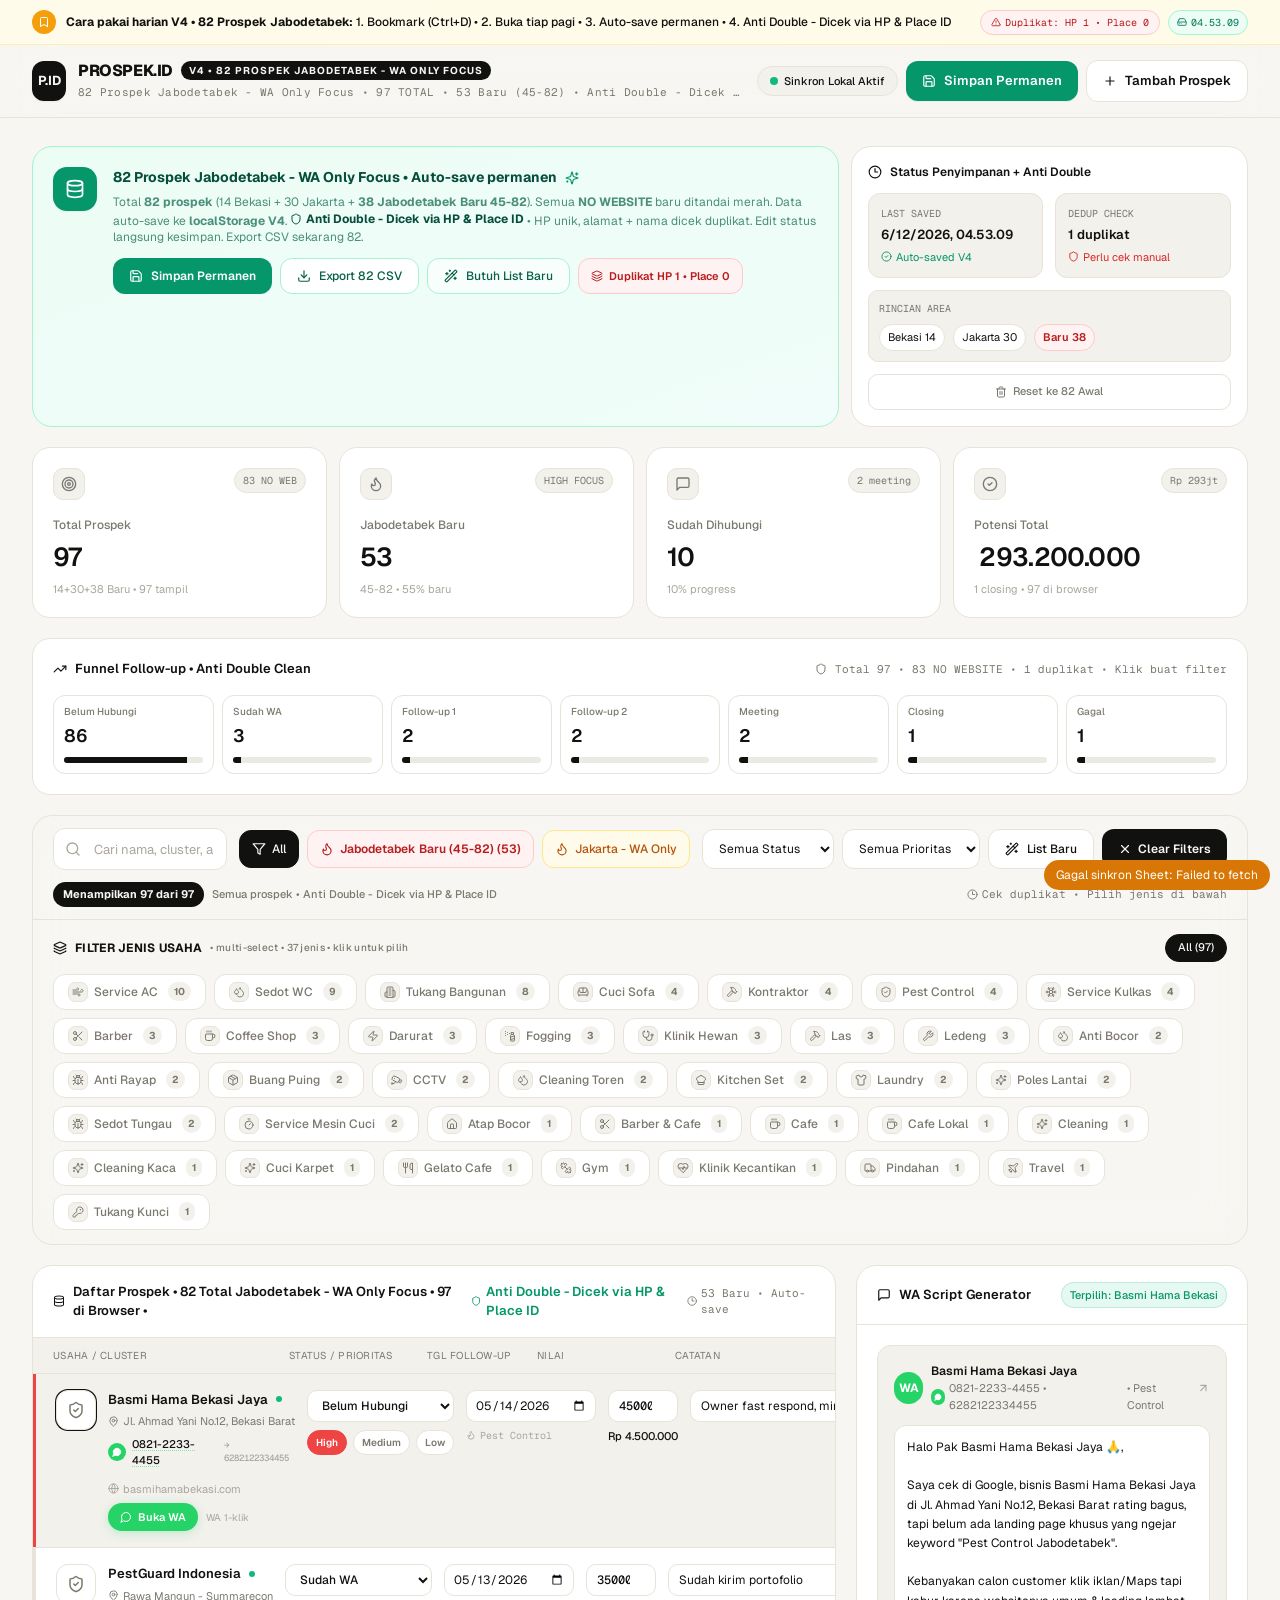
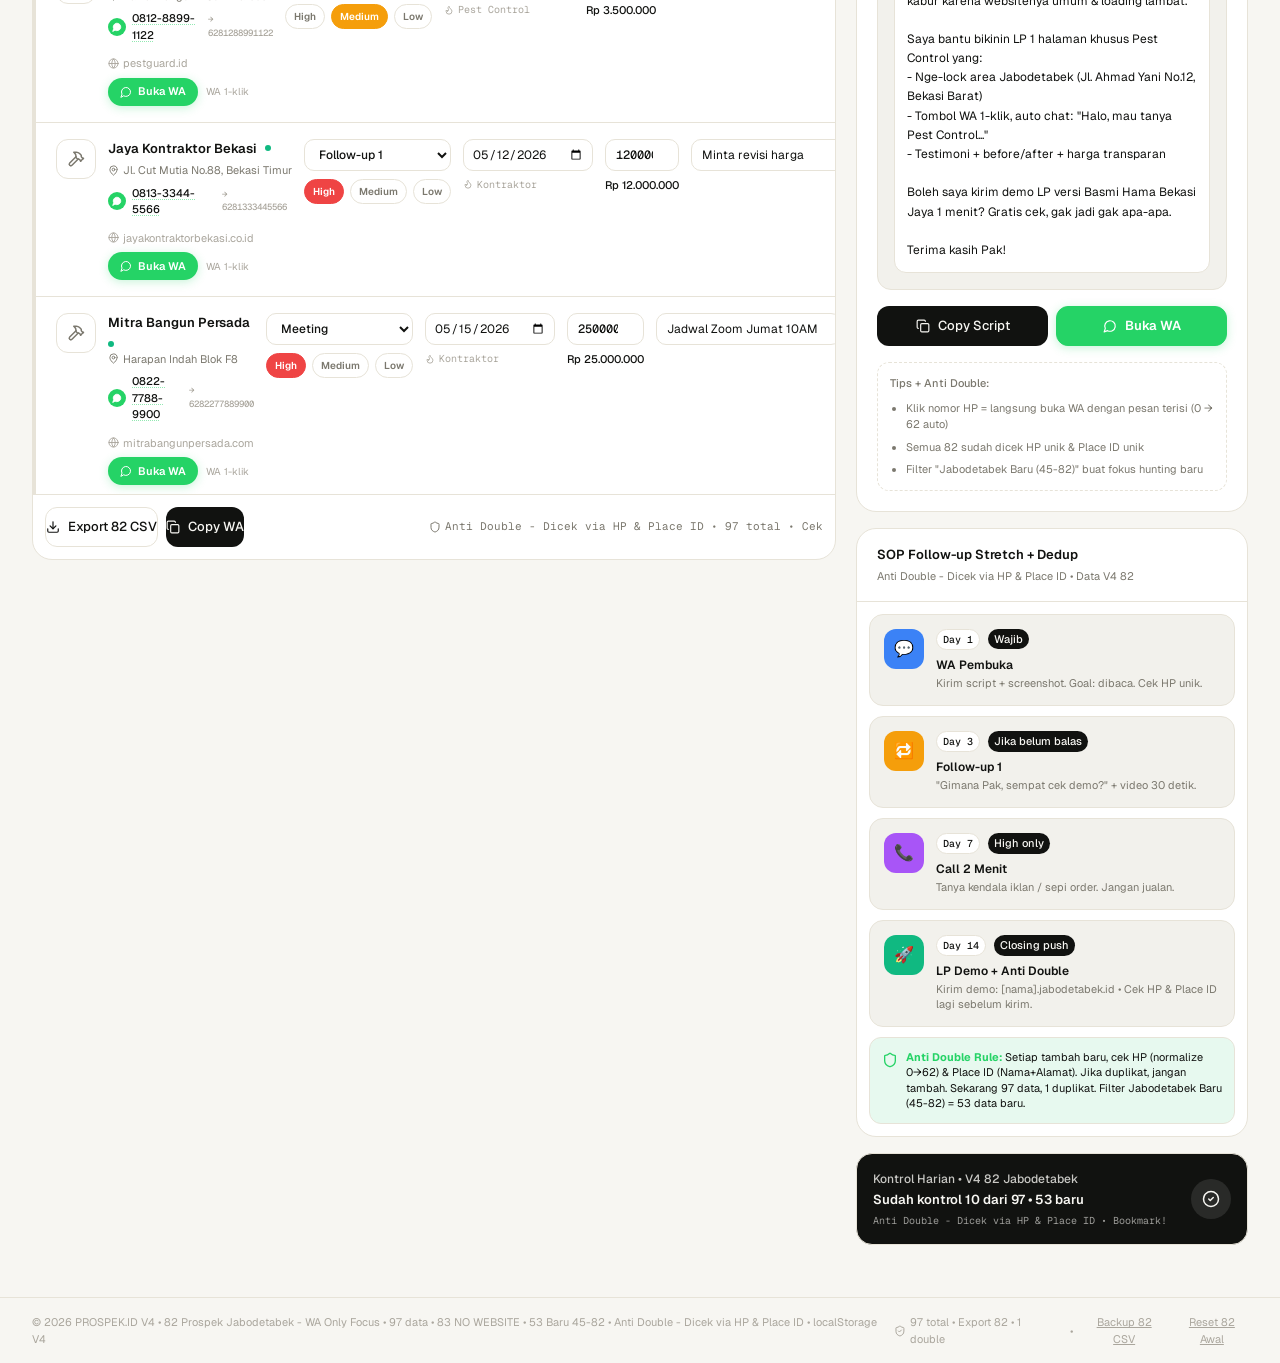
==== index.html @ 90de07c8 "feat: dashboard tracker prospek + sinkronisasi live Google Sheet Impor awal dari zip tracker-prospek" ====
<!DOCTYPE html>
<html lang="en">
<head>
  <meta charset="UTF-8">
  <meta name="viewport" content="width=device-width, initial-scale=1">
  <title>React Artifact</title>
  <style>@import url("https://fonts.googleapis.com/css2?family=Geist:wght@400;500;600;700&family=Geist+Mono:wght@400;500&display=swap");*,:after,:before{--tw-border-spacing-x:0;--tw-border-spacing-y:0;--tw-translate-x:0;--tw-translate-y:0;--tw-rotate:0;--tw-skew-x:0;--tw-skew-y:0;--tw-scale-x:1;--tw-scale-y:1;--tw-pan-x: ;--tw-pan-y: ;--tw-pinch-zoom: ;--tw-scroll-snap-strictness:proximity;--tw-gradient-from-position: ;--tw-gradient-via-position: ;--tw-gradient-to-position: ;--tw-ordinal: ;--tw-slashed-zero: ;--tw-numeric-figure: ;--tw-numeric-spacing: ;--tw-numeric-fraction: ;--tw-ring-inset: ;--tw-ring-offset-width:0px;--tw-ring-offset-color:#fff;--tw-ring-color:rgba(59,130,246,.5);--tw-ring-offset-shadow:0 0 #0000;--tw-ring-shadow:0 0 #0000;--tw-shadow:0 0 #0000;--tw-shadow-colored:0 0 #0000;--tw-blur: ;--tw-brightness: ;--tw-contrast: ;--tw-grayscale: ;--tw-hue-rotate: ;--tw-invert: ;--tw-saturate: ;--tw-sepia: ;--tw-drop-shadow: ;--tw-backdrop-blur: ;--tw-backdrop-brightness: ;--tw-backdrop-contrast: ;--tw-backdrop-grayscale: ;--tw-backdrop-hue-rotate: ;--tw-backdrop-invert: ;--tw-backdrop-opacity: ;--tw-backdrop-saturate: ;--tw-backdrop-sepia: ;--tw-contain-size: ;--tw-contain-layout: ;--tw-contain-paint: ;--tw-contain-style: }::backdrop{--tw-border-spacing-x:0;--tw-border-spacing-y:0;--tw-translate-x:0;--tw-translate-y:0;--tw-rotate:0;--tw-skew-x:0;--tw-skew-y:0;--tw-scale-x:1;--tw-scale-y:1;--tw-pan-x: ;--tw-pan-y: ;--tw-pinch-zoom: ;--tw-scroll-snap-strictness:proximity;--tw-gradient-from-position: ;--tw-gradient-via-position: ;--tw-gradient-to-position: ;--tw-ordinal: ;--tw-slashed-zero: ;--tw-numeric-figure: ;--tw-numeric-spacing: ;--tw-numeric-fraction: ;--tw-ring-inset: ;--tw-ring-offset-width:0px;--tw-ring-offset-color:#fff;--tw-ring-color:rgba(59,130,246,.5);--tw-ring-offset-shadow:0 0 #0000;--tw-ring-shadow:0 0 #0000;--tw-shadow:0 0 #0000;--tw-shadow-colored:0 0 #0000;--tw-blur: ;--tw-brightness: ;--tw-contrast: ;--tw-grayscale: ;--tw-hue-rotate: ;--tw-invert: ;--tw-saturate: ;--tw-sepia: ;--tw-drop-shadow: ;--tw-backdrop-blur: ;--tw-backdrop-brightness: ;--tw-backdrop-contrast: ;--tw-backdrop-grayscale: ;--tw-backdrop-hue-rotate: ;--tw-backdrop-invert: ;--tw-backdrop-opacity: ;--tw-backdrop-saturate: ;--tw-backdrop-sepia: ;--tw-contain-size: ;--tw-contain-layout: ;--tw-contain-paint: ;--tw-contain-style: }

/*! tailwindcss v3.4.18 | MIT License | https://tailwindcss.com*/*,:after,:before{box-sizing:border-box;border:0 solid #e5e7eb}:after,:before{--tw-content:""}:host,html{line-height:1.5;-webkit-text-size-adjust:100%;-moz-tab-size:4;-o-tab-size:4;tab-size:4;font-family:ui-sans-serif,system-ui,sans-serif,Apple Color Emoji,Segoe UI Emoji,Segoe UI Symbol,Noto Color Emoji;font-feature-settings:normal;font-variation-settings:normal;-webkit-tap-highlight-color:transparent}body{margin:0;line-height:inherit}hr{height:0;color:inherit;border-top-width:1px}abbr:where([title]){-webkit-text-decoration:underline dotted;text-decoration:underline dotted}h1,h2,h3,h4,h5,h6{font-size:inherit;font-weight:inherit}a{color:inherit;text-decoration:inherit}b,strong{font-weight:bolder}code,kbd,pre,samp{font-family:ui-monospace,SFMono-Regular,Menlo,Monaco,Consolas,Liberation Mono,Courier New,monospace;font-feature-settings:normal;font-variation-settings:normal;font-size:1em}small{font-size:80%}sub,sup{font-size:75%;line-height:0;position:relative;vertical-align:baseline}sub{bottom:-.25em}sup{top:-.5em}table{text-indent:0;border-color:inherit;border-collapse:collapse}button,input,optgroup,select,textarea{font-family:inherit;font-feature-settings:inherit;font-variation-settings:inherit;font-size:100%;font-weight:inherit;line-height:inherit;letter-spacing:inherit;color:inherit;margin:0;padding:0}button,select{text-transform:none}button,input:where([type=button]),input:where([type=reset]),input:where([type=submit]){-webkit-appearance:button;background-color:transparent;background-image:none}:-moz-focusring{outline:auto}:-moz-ui-invalid{box-shadow:none}progress{vertical-align:baseline}::-webkit-inner-spin-button,::-webkit-outer-spin-button{height:auto}[type=search]{-webkit-appearance:textfield;outline-offset:-2px}::-webkit-search-decoration{-webkit-appearance:none}::-webkit-file-upload-button{-webkit-appearance:button;font:inherit}summary{display:list-item}blockquote,dd,dl,figure,h1,h2,h3,h4,h5,h6,hr,p,pre{margin:0}fieldset{margin:0}fieldset,legend{padding:0}menu,ol,ul{list-style:none;margin:0;padding:0}dialog{padding:0}textarea{resize:vertical}input::-moz-placeholder,textarea::-moz-placeholder{opacity:1;color:#9ca3af}input::placeholder,textarea::placeholder{opacity:1;color:#9ca3af}[role=button],button{cursor:pointer}:disabled{cursor:default}audio,canvas,embed,iframe,img,object,svg,video{display:block;vertical-align:middle}img,video{max-width:100%;height:auto}[hidden]:where(:not([hidden=until-found])){display:none}.fixed{position:fixed}.absolute{position:absolute}.relative{position:relative}.sticky{position:sticky}.inset-0{inset:0}.bottom-0{bottom:0}.left-0{left:0}.left-3{left:.75rem}.right-0{right:0}.right-2{right:.5rem}.top-0{top:0}.top-1\/2{top:50%}.top-2{top:.5rem}.top-\[46px\]{top:46px}.top-\[80px\]{top:80px}.z-20{z-index:20}.z-30{z-index:30}.z-40{z-index:40}.z-50{z-index:50}.col-span-12{grid-column:span 12/span 12}.mx-auto{margin-left:auto;margin-right:auto}.mb-2{margin-bottom:.5rem}.mb-3{margin-bottom:.75rem}.mb-4{margin-bottom:1rem}.ml-1{margin-left:.25rem}.ml-2{margin-left:.5rem}.ml-auto{margin-left:auto}.mr-1{margin-right:.25rem}.mt-0\.5{margin-top:.125rem}.mt-1{margin-top:.25rem}.mt-1\.5{margin-top:.375rem}.mt-2{margin-top:.5rem}.mt-2\.5{margin-top:.625rem}.mt-3{margin-top:.75rem}.mt-4{margin-top:1rem}.mt-5{margin-top:1.25rem}.mt-6{margin-top:1.5rem}.flex{display:flex}.inline-flex{display:inline-flex}.table{display:table}.grid{display:grid}.hidden{display:none}.h-1\.5{height:.375rem}.h-10{height:2.5rem}.h-11{height:2.75rem}.h-2{height:.5rem}.h-4{height:1rem}.h-5{height:1.25rem}.h-6{height:1.5rem}.h-7{height:1.75rem}.h-8{height:2rem}.h-9{height:2.25rem}.h-\[18px\]{height:18px}.h-\[28px\]{height:28px}.h-\[30px\]{height:30px}.h-\[32px\]{height:32px}.h-\[34px\]{height:34px}.h-\[36px\]{height:36px}.h-\[38px\]{height:38px}.h-\[40px\]{height:40px}.h-\[42px\]{height:42px}.h-\[44px\]{height:44px}.h-\[46px\]{height:46px}.h-\[48px\]{height:48px}.h-\[68px\]{height:68px}.h-\[72px\]{height:72px}.h-auto{height:auto}.h-full{height:100%}.max-h-\[120px\]{max-height:120px}.max-h-\[220px\]{max-height:220px}.max-h-\[320px\]{max-height:320px}.max-h-\[680px\]{max-height:680px}.max-h-\[720px\]{max-height:720px}.max-h-\[760px\]{max-height:760px}.max-h-\[88vh\]{max-height:88vh}.max-h-\[90vh\]{max-height:90vh}.max-h-\[92vh\]{max-height:92vh}.min-h-\[220px\]{min-height:220px}.min-h-\[240px\]{min-height:240px}.min-h-screen{min-height:100vh}.w-1\.5{width:.375rem}.w-10{width:2.5rem}.w-11{width:2.75rem}.w-2{width:.5rem}.w-4{width:1rem}.w-5{width:1.25rem}.w-6{width:1.5rem}.w-7{width:1.75rem}.w-8{width:2rem}.w-9{width:2.25rem}.w-\[160px\]{width:160px}.w-\[18px\]{width:18px}.w-\[32px\]{width:32px}.w-\[34px\]{width:34px}.w-full{width:100%}.min-w-0{min-width:0}.min-w-\[900px\]{min-width:900px}.max-w-\[1440px\]{max-width:1440px}.max-w-\[420px\]{max-width:420px}.max-w-\[640px\]{max-width:640px}.flex-1{flex:1 1 0%}.shrink-0{flex-shrink:0}.-translate-y-1\/2{--tw-translate-y:-50%;transform:translate(var(--tw-translate-x),var(--tw-translate-y)) rotate(var(--tw-rotate)) skewX(var(--tw-skew-x)) skewY(var(--tw-skew-y)) scaleX(var(--tw-scale-x)) scaleY(var(--tw-scale-y))}@keyframes pulse{50%{opacity:.5}}.animate-pulse{animation:pulse 2s cubic-bezier(.4,0,.6,1) infinite}.cursor-pointer{cursor:pointer}.resize-y{resize:vertical}.list-disc{list-style-type:disc}.grid-cols-1{grid-template-columns:repeat(1,minmax(0,1fr))}.grid-cols-12{grid-template-columns:repeat(12,minmax(0,1fr))}.grid-cols-2{grid-template-columns:repeat(2,minmax(0,1fr))}.grid-cols-3{grid-template-columns:repeat(3,minmax(0,1fr))}.grid-cols-4{grid-template-columns:repeat(4,minmax(0,1fr))}.grid-cols-5{grid-template-columns:repeat(5,minmax(0,1fr))}.grid-cols-\[1\.6fr_0\.9fr_0\.7fr_0\.9fr_1fr\]{grid-template-columns:1.6fr .9fr .7fr .9fr 1fr}.flex-col{flex-direction:column}.flex-wrap{flex-wrap:wrap}.items-start{align-items:flex-start}.items-end{align-items:flex-end}.items-center{align-items:center}.justify-center{justify-content:center}.justify-between{justify-content:space-between}.gap-1{gap:.25rem}.gap-1\.5{gap:.375rem}.gap-2{gap:.5rem}.gap-2\.5{gap:.625rem}.gap-3{gap:.75rem}.gap-4{gap:1rem}.space-y-1\.5>:not([hidden])~:not([hidden]){--tw-space-y-reverse:0;margin-top:calc(.375rem*(1 - var(--tw-space-y-reverse)));margin-bottom:calc(.375rem*var(--tw-space-y-reverse))}.space-y-2\.5>:not([hidden])~:not([hidden]){--tw-space-y-reverse:0;margin-top:calc(.625rem*(1 - var(--tw-space-y-reverse)));margin-bottom:calc(.625rem*var(--tw-space-y-reverse))}.space-y-3>:not([hidden])~:not([hidden]){--tw-space-y-reverse:0;margin-top:calc(.75rem*(1 - var(--tw-space-y-reverse)));margin-bottom:calc(.75rem*var(--tw-space-y-reverse))}.space-y-4>:not([hidden])~:not([hidden]){--tw-space-y-reverse:0;margin-top:calc(1rem*(1 - var(--tw-space-y-reverse)));margin-bottom:calc(1rem*var(--tw-space-y-reverse))}.space-y-5>:not([hidden])~:not([hidden]){--tw-space-y-reverse:0;margin-top:calc(1.25rem*(1 - var(--tw-space-y-reverse)));margin-bottom:calc(1.25rem*var(--tw-space-y-reverse))}.divide-y>:not([hidden])~:not([hidden]){--tw-divide-y-reverse:0;border-top-width:calc(1px*(1 - var(--tw-divide-y-reverse)));border-bottom-width:calc(1px*var(--tw-divide-y-reverse))}.divide-\[var\(--border\)\]>:not([hidden])~:not([hidden]){border-color:var(--border)}.self-end{align-self:flex-end}.overflow-auto{overflow:auto}.overflow-hidden{overflow:hidden}.overflow-x-auto{overflow-x:auto}.overflow-y-auto{overflow-y:auto}.overflow-x-clip{overflow-x:clip}.truncate{overflow:hidden;text-overflow:ellipsis}.truncate,.whitespace-nowrap{white-space:nowrap}.whitespace-pre-wrap{white-space:pre-wrap}.rounded{border-radius:.25rem}.rounded-\[10px\]{border-radius:10px}.rounded-\[12px\]{border-radius:12px}.rounded-\[14px\]{border-radius:14px}.rounded-\[16px\]{border-radius:16px}.rounded-\[18px\]{border-radius:18px}.rounded-\[20px\]{border-radius:20px}.rounded-\[6px\]{border-radius:6px}.rounded-\[7px\]{border-radius:7px}.rounded-\[9px\]{border-radius:9px}.rounded-full{border-radius:9999px}.rounded-t-\[24px\]{border-top-left-radius:24px;border-top-right-radius:24px}.border{border-width:1px}.border-2{border-width:2px}.border-y{border-top-width:1px}.border-b,.border-y{border-bottom-width:1px}.border-l-\[3px\]{border-left-width:3px}.border-t{border-top-width:1px}.border-dashed{border-style:dashed}.border-\[\#25D366\]{--tw-border-opacity:1;border-color:rgb(37 211 102/var(--tw-border-opacity,1))}.border-\[var\(--border\)\]{border-color:var(--border)}.border-\[var\(--text\)\]{border-color:var(--text)}.border-\[var\(--wa\)\]{border-color:var(--wa)}.border-amber-200{--tw-border-opacity:1;border-color:rgb(253 230 138/var(--tw-border-opacity,1))}.border-amber-200\/60{border-color:hsla(48,97%,77%,.6)}.border-amber-500{--tw-border-opacity:1;border-color:rgb(245 158 11/var(--tw-border-opacity,1))}.border-amber-600{--tw-border-opacity:1;border-color:rgb(217 119 6/var(--tw-border-opacity,1))}.border-blue-200{--tw-border-opacity:1;border-color:rgb(191 219 254/var(--tw-border-opacity,1))}.border-emerald-200{--tw-border-opacity:1;border-color:rgb(167 243 208/var(--tw-border-opacity,1))}.border-emerald-500{--tw-border-opacity:1;border-color:rgb(16 185 129/var(--tw-border-opacity,1))}.border-emerald-500\/20{border-color:rgba(16,185,129,.2)}.border-purple-200{--tw-border-opacity:1;border-color:rgb(233 213 255/var(--tw-border-opacity,1))}.border-red-200{--tw-border-opacity:1;border-color:rgb(254 202 202/var(--tw-border-opacity,1))}.border-red-500{--tw-border-opacity:1;border-color:rgb(239 68 68/var(--tw-border-opacity,1))}.border-red-600{--tw-border-opacity:1;border-color:rgb(220 38 38/var(--tw-border-opacity,1))}.border-white{--tw-border-opacity:1;border-color:rgb(255 255 255/var(--tw-border-opacity,1))}.border-l-amber-500{--tw-border-opacity:1;border-left-color:rgb(245 158 11/var(--tw-border-opacity,1))}.border-l-emerald-500{--tw-border-opacity:1;border-left-color:rgb(16 185 129/var(--tw-border-opacity,1))}.border-l-red-500{--tw-border-opacity:1;border-left-color:rgb(239 68 68/var(--tw-border-opacity,1))}.bg-\[\#0e0e0f\]{--tw-bg-opacity:1;background-color:rgb(14 14 15/var(--tw-bg-opacity,1))}.bg-\[\#25D366\]{--tw-bg-opacity:1;background-color:rgb(37 211 102/var(--tw-bg-opacity,1))}.bg-\[\#fef2f2\]{--tw-bg-opacity:1;background-color:rgb(254 242 242/var(--tw-bg-opacity,1))}.bg-\[var\(--bg\)\]{background-color:var(--bg)}.bg-\[var\(--border\)\]{background-color:var(--border)}.bg-\[var\(--primary-soft\)\]{background-color:var(--primary-soft)}.bg-\[var\(--surface\)\]{background-color:var(--surface)}.bg-\[var\(--surface-2\)\]{background-color:var(--surface-2)}.bg-\[var\(--surface-3\)\]{background-color:var(--surface-3)}.bg-\[var\(--text\)\]{background-color:var(--text)}.bg-\[var\(--wa\)\]{background-color:var(--wa)}.bg-amber-100{--tw-bg-opacity:1;background-color:rgb(254 243 199/var(--tw-bg-opacity,1))}.bg-amber-50{--tw-bg-opacity:1;background-color:rgb(255 251 235/var(--tw-bg-opacity,1))}.bg-amber-50\/50{background-color:rgba(255,251,235,.5)}.bg-amber-500{--tw-bg-opacity:1;background-color:rgb(245 158 11/var(--tw-bg-opacity,1))}.bg-amber-600{--tw-bg-opacity:1;background-color:rgb(217 119 6/var(--tw-bg-opacity,1))}.bg-black\/40{background-color:rgba(0,0,0,.4)}.bg-black\/50{background-color:rgba(0,0,0,.5)}.bg-blue-100{--tw-bg-opacity:1;background-color:rgb(219 234 254/var(--tw-bg-opacity,1))}.bg-blue-50{--tw-bg-opacity:1;background-color:rgb(239 246 255/var(--tw-bg-opacity,1))}.bg-blue-500{--tw-bg-opacity:1;background-color:rgb(59 130 246/var(--tw-bg-opacity,1))}.bg-emerald-100{--tw-bg-opacity:1;background-color:rgb(209 250 229/var(--tw-bg-opacity,1))}.bg-emerald-50{--tw-bg-opacity:1;background-color:rgb(236 253 245/var(--tw-bg-opacity,1))}.bg-emerald-500{--tw-bg-opacity:1;background-color:rgb(16 185 129/var(--tw-bg-opacity,1))}.bg-emerald-500\/10{background-color:rgba(16,185,129,.1)}.bg-emerald-600{--tw-bg-opacity:1;background-color:rgb(5 150 105/var(--tw-bg-opacity,1))}.bg-purple-100{--tw-bg-opacity:1;background-color:rgb(243 232 255/var(--tw-bg-opacity,1))}.bg-purple-50{--tw-bg-opacity:1;background-color:rgb(250 245 255/var(--tw-bg-opacity,1))}.bg-purple-500{--tw-bg-opacity:1;background-color:rgb(168 85 247/var(--tw-bg-opacity,1))}.bg-red-50{--tw-bg-opacity:1;background-color:rgb(254 242 242/var(--tw-bg-opacity,1))}.bg-red-500{--tw-bg-opacity:1;background-color:rgb(239 68 68/var(--tw-bg-opacity,1))}.bg-red-600{--tw-bg-opacity:1;background-color:rgb(220 38 38/var(--tw-bg-opacity,1))}.bg-white{--tw-bg-opacity:1;background-color:rgb(255 255 255/var(--tw-bg-opacity,1))}.bg-white\/10{background-color:hsla(0,0%,100%,.1)}.bg-white\/20{background-color:hsla(0,0%,100%,.2)}.bg-white\/60{background-color:hsla(0,0%,100%,.6)}.bg-zinc-400{--tw-bg-opacity:1;background-color:rgb(161 161 170/var(--tw-bg-opacity,1))}.bg-gradient-to-br{background-image:linear-gradient(to bottom right,var(--tw-gradient-stops))}.bg-gradient-to-r{background-image:linear-gradient(to right,var(--tw-gradient-stops))}.from-\[var\(--primary-soft\)\]{--tw-gradient-from:var(--primary-soft) var(--tw-gradient-from-position);--tw-gradient-to:hsla(0,0%,100%,0) var(--tw-gradient-to-position);--tw-gradient-stops:var(--tw-gradient-from),var(--tw-gradient-to)}.from-amber-50{--tw-gradient-from:#fffbeb var(--tw-gradient-from-position);--tw-gradient-to:rgba(255,251,235,0) var(--tw-gradient-to-position);--tw-gradient-stops:var(--tw-gradient-from),var(--tw-gradient-to)}.from-emerald-50{--tw-gradient-from:#ecfdf5 var(--tw-gradient-from-position);--tw-gradient-to:rgba(236,253,245,0) var(--tw-gradient-to-position);--tw-gradient-stops:var(--tw-gradient-from),var(--tw-gradient-to)}.to-\[\#dcfce7\]{--tw-gradient-to:#dcfce7 var(--tw-gradient-to-position)}.to-teal-50{--tw-gradient-to:#f0fdfa var(--tw-gradient-to-position)}.to-yellow-50{--tw-gradient-to:#fefce8 var(--tw-gradient-to-position)}.fill-white{fill:#fff}.stroke-white{stroke:#fff}.p-0{padding:0}.p-1{padding:.25rem}.p-10{padding:2.5rem}.p-12{padding:3rem}.p-2{padding:.5rem}.p-2\.5{padding:.625rem}.p-3{padding:.75rem}.p-3\.5{padding:.875rem}.p-4{padding:1rem}.p-5{padding:1.25rem}.p-6{padding:1.5rem}.px-1{padding-left:.25rem;padding-right:.25rem}.px-1\.5{padding-left:.375rem;padding-right:.375rem}.px-2{padding-left:.5rem;padding-right:.5rem}.px-2\.5{padding-left:.625rem;padding-right:.625rem}.px-3{padding-left:.75rem;padding-right:.75rem}.px-3\.5{padding-left:.875rem;padding-right:.875rem}.px-4{padding-left:1rem;padding-right:1rem}.px-5{padding-left:1.25rem;padding-right:1.25rem}.px-6{padding-left:1.5rem;padding-right:1.5rem}.py-0\.5{padding-top:.125rem;padding-bottom:.125rem}.py-1{padding-top:.25rem;padding-bottom:.25rem}.py-1\.5{padding-top:.375rem;padding-bottom:.375rem}.py-2{padding-top:.5rem;padding-bottom:.5rem}.py-2\.5{padding-top:.625rem;padding-bottom:.625rem}.py-3{padding-top:.75rem;padding-bottom:.75rem}.py-3\.5{padding-top:.875rem;padding-bottom:.875rem}.py-4{padding-top:1rem;padding-bottom:1rem}.py-5{padding-top:1.25rem;padding-bottom:1.25rem}.pb-1{padding-bottom:.25rem}.pl-10{padding-left:2.5rem}.pl-4{padding-left:1rem}.pr-3{padding-right:.75rem}.text-left{text-align:left}.text-center{text-align:center}.font-mono{font-family:ui-monospace,SFMono-Regular,Menlo,Monaco,Consolas,Liberation Mono,Courier New,monospace}.text-\[10px\]{font-size:10px}.text-\[11px\]{font-size:11px}.text-\[12px\]{font-size:12px}.text-\[13px\]{font-size:13px}.text-\[14px\]{font-size:14px}.text-\[15px\]{font-size:15px}.text-\[16px\]{font-size:16px}.text-\[17px\]{font-size:17px}.text-\[18px\]{font-size:18px}.text-\[22px\]{font-size:22px}.text-\[26px\]{font-size:26px}.text-\[8px\]{font-size:8px}.text-\[9px\]{font-size:9px}.font-bold{font-weight:700}.font-extrabold{font-weight:800}.font-medium{font-weight:500}.font-semibold{font-weight:600}.uppercase{text-transform:uppercase}.leading-\[1\.6\]{line-height:1.6}.leading-none{line-height:1}.leading-snug{line-height:1.375}.leading-tight{line-height:1.25}.tracking-tight{letter-spacing:-.025em}.tracking-wide{letter-spacing:.025em}.tracking-widest{letter-spacing:.1em}.text-\[\#f5f3ef\]{--tw-text-opacity:1;color:rgb(245 243 239/var(--tw-text-opacity,1))}.text-\[var\(--bg\)\]{color:var(--bg)}.text-\[var\(--primary\)\]{color:var(--primary)}.text-\[var\(--text\)\]{color:var(--text)}.text-\[var\(--text-faint\)\]{color:var(--text-faint)}.text-\[var\(--text-muted\)\]{color:var(--text-muted)}.text-\[var\(--wa\)\]{color:var(--wa)}.text-\[var\(--wa-dark\)\]{color:var(--wa-dark)}.text-amber-600{--tw-text-opacity:1;color:rgb(217 119 6/var(--tw-text-opacity,1))}.text-amber-700{--tw-text-opacity:1;color:rgb(180 83 9/var(--tw-text-opacity,1))}.text-amber-800\/70{color:rgba(146,64,14,.7)}.text-amber-900{--tw-text-opacity:1;color:rgb(120 53 15/var(--tw-text-opacity,1))}.text-black{--tw-text-opacity:1;color:rgb(0 0 0/var(--tw-text-opacity,1))}.text-blue-700{--tw-text-opacity:1;color:rgb(29 78 216/var(--tw-text-opacity,1))}.text-emerald-600{--tw-text-opacity:1;color:rgb(5 150 105/var(--tw-text-opacity,1))}.text-emerald-700{--tw-text-opacity:1;color:rgb(4 120 87/var(--tw-text-opacity,1))}.text-emerald-800{--tw-text-opacity:1;color:rgb(6 95 70/var(--tw-text-opacity,1))}.text-emerald-800\/70{color:rgba(6,95,70,.7)}.text-emerald-900{--tw-text-opacity:1;color:rgb(6 78 59/var(--tw-text-opacity,1))}.text-purple-700{--tw-text-opacity:1;color:rgb(126 34 206/var(--tw-text-opacity,1))}.text-red-600{--tw-text-opacity:1;color:rgb(220 38 38/var(--tw-text-opacity,1))}.text-red-700{--tw-text-opacity:1;color:rgb(185 28 28/var(--tw-text-opacity,1))}.text-red-800{--tw-text-opacity:1;color:rgb(153 27 27/var(--tw-text-opacity,1))}.text-white{--tw-text-opacity:1;color:rgb(255 255 255/var(--tw-text-opacity,1))}.underline{text-decoration-line:underline}.decoration-\[\#25D366\]\/50{text-decoration-color:rgba(37,211,102,.5)}.decoration-dotted{text-decoration-style:dotted}.underline-offset-2{text-underline-offset:2px}.antialiased{-webkit-font-smoothing:antialiased;-moz-osx-font-smoothing:grayscale}.opacity-60{opacity:.6}.opacity-70{opacity:.7}.opacity-80{opacity:.8}.shadow{--tw-shadow:0 1px 3px 0 rgba(0,0,0,.1),0 1px 2px -1px rgba(0,0,0,.1);--tw-shadow-colored:0 1px 3px 0 var(--tw-shadow-color),0 1px 2px -1px var(--tw-shadow-color)}.shadow,.shadow-2xl{box-shadow:var(--tw-ring-offset-shadow,0 0 #0000),var(--tw-ring-shadow,0 0 #0000),var(--tw-shadow)}.shadow-2xl{--tw-shadow:0 25px 50px -12px rgba(0,0,0,.25);--tw-shadow-colored:0 25px 50px -12px var(--tw-shadow-color)}.shadow-\[0_2px_10px_rgba\(37\2c 211\2c 102\2c 0\.25\)\]{--tw-shadow:0 2px 10px rgba(37,211,102,.25);--tw-shadow-colored:0 2px 10px var(--tw-shadow-color)}.shadow-\[0_2px_10px_rgba\(37\2c 211\2c 102\2c 0\.25\)\],.shadow-sm{box-shadow:var(--tw-ring-offset-shadow,0 0 #0000),var(--tw-ring-shadow,0 0 #0000),var(--tw-shadow)}.shadow-sm{--tw-shadow:0 1px 2px 0 rgba(0,0,0,.05);--tw-shadow-colored:0 1px 2px 0 var(--tw-shadow-color)}.shadow-xl{--tw-shadow:0 20px 25px -5px rgba(0,0,0,.1),0 8px 10px -6px rgba(0,0,0,.1);--tw-shadow-colored:0 20px 25px -5px var(--tw-shadow-color),0 8px 10px -6px var(--tw-shadow-color);box-shadow:var(--tw-ring-offset-shadow,0 0 #0000),var(--tw-ring-shadow,0 0 #0000),var(--tw-shadow)}.shadow-\[var\(--shadow\)\]{--tw-shadow-color:var(--shadow);--tw-shadow:var(--tw-shadow-colored)}.shadow-\[var\(--shadow-wa\)\]{--tw-shadow-color:var(--shadow-wa);--tw-shadow:var(--tw-shadow-colored)}.outline-none{outline:2px solid transparent;outline-offset:2px}.ring-1{--tw-ring-offset-shadow:var(--tw-ring-inset) 0 0 0 var(--tw-ring-offset-width) var(--tw-ring-offset-color);--tw-ring-shadow:var(--tw-ring-inset) 0 0 0 calc(1px + var(--tw-ring-offset-width)) var(--tw-ring-color);box-shadow:var(--tw-ring-offset-shadow),var(--tw-ring-shadow),var(--tw-shadow,0 0 #0000)}.ring-\[var\(--text\)\]{--tw-ring-color:var(--text)}.filter{filter:var(--tw-blur) var(--tw-brightness) var(--tw-contrast) var(--tw-grayscale) var(--tw-hue-rotate) var(--tw-invert) var(--tw-saturate) var(--tw-sepia) var(--tw-drop-shadow)}.backdrop-blur-sm{--tw-backdrop-blur:blur(4px)}.backdrop-blur-sm,.backdrop-blur-xl{backdrop-filter:var(--tw-backdrop-blur) var(--tw-backdrop-brightness) var(--tw-backdrop-contrast) var(--tw-backdrop-grayscale) var(--tw-backdrop-hue-rotate) var(--tw-backdrop-invert) var(--tw-backdrop-opacity) var(--tw-backdrop-saturate) var(--tw-backdrop-sepia)}.backdrop-blur-xl{--tw-backdrop-blur:blur(24px)}.transition{transition-property:color,background-color,border-color,text-decoration-color,fill,stroke,opacity,box-shadow,transform,filter,backdrop-filter;transition-timing-function:cubic-bezier(.4,0,.2,1);transition-duration:.15s}.transition-all{transition-property:all;transition-timing-function:cubic-bezier(.4,0,.2,1);transition-duration:.15s}:root{--bg:#f7f6f2;--surface:#fff;--surface-2:#f2f1ec;--surface-3:#eae9e2;--border:#e7e3d8;--border-strong:#d7d2c3;--text:#111210;--text-muted:#7b786e;--text-faint:#aaa69d;--primary:#25d366;--primary-dark:#128c7e;--primary-soft:#e7f9ef;--wa:#25d366;--wa-dark:#128c7e;--high:#ef4444;--med:#f59e0b;--low:#10b981;--shadow:0 8px 30px rgba(17,18,16,.06);--shadow-wa:0 8px 24px rgba(37,211,102,.24)}@media (prefers-color-scheme:dark){:root{--bg:#0c0f0d;--surface:#161a18;--surface-2:#1d221f;--surface-3:#262c28;--border:#262c28;--border-strong:#333a35;--text:#eef4ef;--text-muted:#9aa39a;--text-faint:#5c6660;--primary:#25d366;--primary-dark:#1eb85a;--primary-soft:#13281a;--shadow:0 16px 50px rgba(0,0,0,.45);--shadow-wa:0 8px 28px rgba(37,211,102,.18)}}*{font-family:Geist,sans-serif}.mono{font-family:Geist Mono,monospace}::-webkit-scrollbar{width:6px;height:6px}::-webkit-scrollbar-thumb{background:var(--border-strong);border-radius:999px}@keyframes waPulse{0%{box-shadow:0 0 0 0 rgba(37,211,102,.35)}70%{box-shadow:0 0 0 10px rgba(37,211,102,0)}to{box-shadow:0 0 0 0 rgba(37,211,102,0)}}.placeholder\:text-\[var\(--text-faint\)\]::-moz-placeholder{color:var(--text-faint)}.placeholder\:text-\[var\(--text-faint\)\]::placeholder{color:var(--text-faint)}.hover\:border-\[var\(--border-strong\)\]:hover{border-color:var(--border-strong)}.hover\:border-\[var\(--text\)\]:hover{border-color:var(--text)}.hover\:bg-\[\#128C7E\]:hover{--tw-bg-opacity:1;background-color:rgb(18 140 126/var(--tw-bg-opacity,1))}.hover\:bg-\[var\(--surface-2\)\]:hover{background-color:var(--surface-2)}.hover\:bg-\[var\(--wa-dark\)\]:hover{background-color:var(--wa-dark)}.hover\:bg-amber-100:hover{--tw-bg-opacity:1;background-color:rgb(254 243 199/var(--tw-bg-opacity,1))}.hover\:bg-amber-200:hover{--tw-bg-opacity:1;background-color:rgb(253 230 138/var(--tw-bg-opacity,1))}.hover\:bg-blue-200:hover{--tw-bg-opacity:1;background-color:rgb(191 219 254/var(--tw-bg-opacity,1))}.hover\:bg-emerald-200:hover{--tw-bg-opacity:1;background-color:rgb(167 243 208/var(--tw-bg-opacity,1))}.hover\:bg-emerald-50:hover{--tw-bg-opacity:1;background-color:rgb(236 253 245/var(--tw-bg-opacity,1))}.hover\:bg-emerald-700:hover{--tw-bg-opacity:1;background-color:rgb(4 120 87/var(--tw-bg-opacity,1))}.hover\:bg-purple-200:hover{--tw-bg-opacity:1;background-color:rgb(233 213 255/var(--tw-bg-opacity,1))}.hover\:bg-red-100:hover{--tw-bg-opacity:1;background-color:rgb(254 226 226/var(--tw-bg-opacity,1))}.hover\:bg-white:hover{--tw-bg-opacity:1;background-color:rgb(255 255 255/var(--tw-bg-opacity,1))}.hover\:bg-white\/30:hover{background-color:hsla(0,0%,100%,.3)}.hover\:text-\[\#128C7E\]:hover{--tw-text-opacity:1;color:rgb(18 140 126/var(--tw-text-opacity,1))}.hover\:text-\[var\(--text\)\]:hover{color:var(--text)}.hover\:text-red-500:hover{--tw-text-opacity:1;color:rgb(239 68 68/var(--tw-text-opacity,1))}.hover\:text-red-600:hover{--tw-text-opacity:1;color:rgb(220 38 38/var(--tw-text-opacity,1))}.hover\:underline:hover{text-decoration-line:underline}.hover\:opacity-90:hover{opacity:.9}.hover\:shadow-sm:hover{--tw-shadow:0 1px 2px 0 rgba(0,0,0,.05);--tw-shadow-colored:0 1px 2px 0 var(--tw-shadow-color);box-shadow:var(--tw-ring-offset-shadow,0 0 #0000),var(--tw-ring-shadow,0 0 #0000),var(--tw-shadow)}.focus\:border-\[var\(--text\)\]:focus{border-color:var(--text)}.focus\:border-\[var\(--wa\)\]:focus{border-color:var(--wa)}.group:hover .group-hover\:border-\[var\(--border-strong\)\]{border-color:var(--border-strong)}.group:hover .group-hover\:border-\[var\(--wa\)\]{border-color:var(--wa)}.group\/phone:hover .group-hover\/phone\:bg-\[\#128C7E\]{--tw-bg-opacity:1;background-color:rgb(18 140 126/var(--tw-bg-opacity,1))}.dark\:border-amber-900\/30:is(.dark *){border-color:rgba(120,53,15,.3)}.dark\:border-red-900\/30:is(.dark *){border-color:rgba(127,29,29,.3)}.dark\:border-red-900\/40:is(.dark *){border-color:rgba(127,29,29,.4)}.dark\:bg-\[\#2a1515\]:is(.dark *){--tw-bg-opacity:1;background-color:rgb(42 21 21/var(--tw-bg-opacity,1))}.dark\:bg-\[var\(--surface\)\]:is(.dark *){background-color:var(--surface)}.dark\:bg-amber-950\/10:is(.dark *){background-color:rgba(69,26,3,.1)}.dark\:bg-amber-950\/20:is(.dark *){background-color:rgba(69,26,3,.2)}.dark\:bg-red-950\/20:is(.dark *){background-color:rgba(69,10,10,.2)}.dark\:from-\[\#0f2818\]:is(.dark *){--tw-gradient-from:#0f2818 var(--tw-gradient-from-position);--tw-gradient-to:rgba(15,40,24,0) var(--tw-gradient-to-position);--tw-gradient-stops:var(--tw-gradient-from),var(--tw-gradient-to)}.dark\:from-amber-950\/20:is(.dark *){--tw-gradient-from:rgba(69,26,3,.2) var(--tw-gradient-from-position);--tw-gradient-to:rgba(69,26,3,0) var(--tw-gradient-to-position);--tw-gradient-stops:var(--tw-gradient-from),var(--tw-gradient-to)}.dark\:from-amber-950\/30:is(.dark *){--tw-gradient-from:rgba(69,26,3,.3) var(--tw-gradient-from-position);--tw-gradient-to:rgba(69,26,3,0) var(--tw-gradient-to-position);--tw-gradient-stops:var(--tw-gradient-from),var(--tw-gradient-to)}.dark\:from-emerald-950\/20:is(.dark *){--tw-gradient-from:rgba(2,44,34,.2) var(--tw-gradient-from-position);--tw-gradient-to:rgba(2,44,34,0) var(--tw-gradient-to-position);--tw-gradient-stops:var(--tw-gradient-from),var(--tw-gradient-to)}.dark\:to-\[\#13281a\]:is(.dark *){--tw-gradient-to:#13281a var(--tw-gradient-to-position)}.dark\:to-teal-950\/10:is(.dark *){--tw-gradient-to:rgba(4,47,46,.1) var(--tw-gradient-to-position)}.dark\:to-yellow-950\/10:is(.dark *){--tw-gradient-to:rgba(66,32,6,.1) var(--tw-gradient-to-position)}.dark\:to-yellow-950\/20:is(.dark *){--tw-gradient-to:rgba(66,32,6,.2) var(--tw-gradient-to-position)}.dark\:text-amber-100:is(.dark *){--tw-text-opacity:1;color:rgb(254 243 199/var(--tw-text-opacity,1))}.dark\:text-amber-200\/60:is(.dark *){color:hsla(48,97%,77%,.6)}.dark\:text-amber-300:is(.dark *){--tw-text-opacity:1;color:rgb(252 211 77/var(--tw-text-opacity,1))}.dark\:text-emerald-100:is(.dark *){--tw-text-opacity:1;color:rgb(209 250 229/var(--tw-text-opacity,1))}.dark\:text-emerald-200:is(.dark *){--tw-text-opacity:1;color:rgb(167 243 208/var(--tw-text-opacity,1))}.dark\:text-emerald-200\/70:is(.dark *){color:rgba(167,243,208,.7)}.dark\:text-red-200:is(.dark *){--tw-text-opacity:1;color:rgb(254 202 202/var(--tw-text-opacity,1))}@media (min-width:1024px){.lg\:col-span-4{grid-column:span 4/span 4}.lg\:col-span-5{grid-column:span 5/span 5}.lg\:col-span-7{grid-column:span 7/span 7}.lg\:col-span-8{grid-column:span 8/span 8}.lg\:mt-0{margin-top:0}.lg\:block{display:block}.lg\:inline{display:inline}.lg\:flex{display:flex}.lg\:inline-flex{display:inline-flex}.lg\:grid{display:grid}.lg\:hidden{display:none}.lg\:h-\[48px\]{height:48px}.lg\:max-w-\[520px\]{max-width:520px}.lg\:max-w-\[640px\]{max-width:640px}.lg\:flex-none{flex:none}.lg\:grid-cols-4{grid-template-columns:repeat(4,minmax(0,1fr))}.lg\:grid-cols-7{grid-template-columns:repeat(7,minmax(0,1fr))}.lg\:grid-cols-\[1\.6fr_0\.9fr_0\.7fr_0\.9fr_1fr\]{grid-template-columns:1.6fr .9fr .7fr .9fr 1fr}.lg\:flex-row{flex-direction:row}.lg\:items-center{align-items:center}.lg\:gap-5{gap:1.25rem}.lg\:self-auto{align-self:auto}.lg\:rounded-\[24px\]{border-radius:24px}.lg\:p-4{padding:1rem}.lg\:p-5{padding:1.25rem}.lg\:px-4{padding-left:1rem;padding-right:1rem}.lg\:px-5{padding-left:1.25rem;padding-right:1.25rem}.lg\:px-8{padding-left:2rem;padding-right:2rem}.lg\:py-0{padding-top:0;padding-bottom:0}.lg\:py-6{padding-top:1.5rem;padding-bottom:1.5rem}.lg\:py-7{padding-top:1.75rem;padding-bottom:1.75rem}.lg\:text-\[12px\]{font-size:12px}.lg\:text-\[13px\]{font-size:13px}}@media (min-width:1280px){.xl\:col-span-4{grid-column:span 4/span 4}.xl\:col-span-8{grid-column:span 8/span 8}}</style>
</head>
<body>
  <div id="root"></div>
  
  <script type="module">var n0=Object.create;var{getPrototypeOf:t0,defineProperty:ko,getOwnPropertyNames:r0}=Object;var l0=Object.prototype.hasOwnProperty;var un=(e,n,t)=>{t=e!=null?n0(t0(e)):{};let r=n||!e||!e.__esModule?ko(t,"default",{value:e,enumerable:!0}):t;for(let l of r0(e))if(!l0.call(r,l))ko(r,l,{get:()=>e[l],enumerable:!0});return r};var Wl=(e,n)=>()=>(n||e((n={exports:{}}).exports,n),n.exports);var u0=(e,n)=>{for(var t in n)ko(e,t,{get:n[t],enumerable:!0,configurable:!0,set:(r)=>n[t]=()=>r})};var o0=(e,n)=>()=>(e&&(n=e(e=0)),n);var In=Wl((E0)=>{var ar=Symbol.for("react.element"),i0=Symbol.for("react.portal"),a0=Symbol.for("react.fragment"),f0=Symbol.for("react.strict_mode"),c0=Symbol.for("react.profiler"),d0=Symbol.for("react.provider"),s0=Symbol.for("react.context"),p0=Symbol.for("react.forward_ref"),v0=Symbol.for("react.suspense"),y0=Symbol.for("react.memo"),h0=Symbol.for("react.lazy"),nf=Symbol.iterator;function m0(e){if(e===null||typeof e!=="object")return null;return e=nf&&e[nf]||e["@@iterator"],typeof e==="function"?e:null}var lf={isMounted:function(){return!1},enqueueForceUpdate:function(){},enqueueReplaceState:function(){},enqueueSetState:function(){}},uf=Object.assign,of={};function St(e,n,t){this.props=e,this.context=n,this.refs=of,this.updater=t||lf}St.prototype.isReactComponent={};St.prototype.setState=function(e,n){if(typeof e!=="object"&&typeof e!=="function"&&e!=null)throw Error("setState(...): takes an object of state variables to update or a function which returns an object of state variables.");this.updater.enqueueSetState(this,e,n,"setState")};St.prototype.forceUpdate=function(e){this.updater.enqueueForceUpdate(this,e,"forceUpdate")};function af(){}af.prototype=St.prototype;function So(e,n,t){this.props=e,this.context=n,this.refs=of,this.updater=t||lf}var Eo=So.prototype=new af;Eo.constructor=So;uf(Eo,St.prototype);Eo.isPureReactComponent=!0;var tf=Array.isArray,ff=Object.prototype.hasOwnProperty,_o={current:null},cf={key:!0,ref:!0,__self:!0,__source:!0};function df(e,n,t){var r,l={},u=null,o=null;if(n!=null)for(r in n.ref!==void 0&&(o=n.ref),n.key!==void 0&&(u=""+n.key),n)ff.call(n,r)&&!cf.hasOwnProperty(r)&&(l[r]=n[r]);var i=arguments.length-2;if(i===1)l.children=t;else if(1<i){for(var a=Array(i),p=0;p<i;p++)a[p]=arguments[p+2];l.children=a}if(e&&e.defaultProps)for(r in i=e.defaultProps,i)l[r]===void 0&&(l[r]=i[r]);return{$$typeof:ar,type:e,key:u,ref:o,props:l,_owner:_o.current}}function g0(e,n){return{$$typeof:ar,type:e.type,key:n,ref:e.ref,props:e.props,_owner:e._owner}}function Co(e){return typeof e==="object"&&e!==null&&e.$$typeof===ar}function k0(e){var n={"=":"=0",":":"=2"};return"$"+e.replace(/[=:]/g,function(t){return n[t]})}var rf=/\/+/g;function wo(e,n){return typeof e==="object"&&e!==null&&e.key!=null?k0(""+e.key):n.toString(36)}function Kl(e,n,t,r,l){var u=typeof e;if(u==="undefined"||u==="boolean")e=null;var o=!1;if(e===null)o=!0;else switch(u){case"string":case"number":o=!0;break;case"object":switch(e.$$typeof){case ar:case i0:o=!0}}if(o)return o=e,l=l(o),e=r===""?"."+wo(o,0):r,tf(l)?(t="",e!=null&&(t=e.replace(rf,"$&/")+"/"),Kl(l,n,t,"",function(p){return p})):l!=null&&(Co(l)&&(l=g0(l,t+(!l.key||o&&o.key===l.key?"":(""+l.key).replace(rf,"$&/")+"/")+e)),n.push(l)),1;if(o=0,r=r===""?".":r+":",tf(e))for(var i=0;i<e.length;i++){u=e[i];var a=r+wo(u,i);o+=Kl(u,n,t,a,l)}else if(a=m0(e),typeof a==="function")for(e=a.call(e),i=0;!(u=e.next()).done;)u=u.value,a=r+wo(u,i++),o+=Kl(u,n,t,a,l);else if(u==="object")throw n=String(e),Error("Objects are not valid as a React child (found: "+(n==="[object Object]"?"object with keys {"+Object.keys(e).join(", ")+"}":n)+"). If you meant to render a collection of children, use an array instead.");return o}function Ul(e,n,t){if(e==null)return e;var r=[],l=0;return Kl(e,r,"","",function(u){return n.call(t,u,l++)}),r}function w0(e){if(e._status===-1){var n=e._result;n=n(),n.then(function(t){if(e._status===0||e._status===-1)e._status=1,e._result=t},function(t){if(e._status===0||e._status===-1)e._status=2,e._result=t}),e._status===-1&&(e._status=0,e._result=n)}if(e._status===1)return e._result.default;throw e._result}var me={current:null},Yl={transition:null},S0={ReactCurrentDispatcher:me,ReactCurrentBatchConfig:Yl,ReactCurrentOwner:_o};function sf(){throw Error("act(...) is not supported in production builds of React.")}E0.Children={map:Ul,forEach:function(e,n,t){Ul(e,function(){n.apply(this,arguments)},t)},count:function(e){var n=0;return Ul(e,function(){n++}),n},toArray:function(e){return Ul(e,function(n){return n})||[]},only:function(e){if(!Co(e))throw Error("React.Children.only expected to receive a single React element child.");return e}};E0.Component=St;E0.Fragment=a0;E0.Profiler=c0;E0.PureComponent=So;E0.StrictMode=f0;E0.Suspense=v0;E0.__SECRET_INTERNALS_DO_NOT_USE_OR_YOU_WILL_BE_FIRED=S0;E0.act=sf;E0.cloneElement=function(e,n,t){if(e===null||e===void 0)throw Error("React.cloneElement(...): The argument must be a React element, but you passed "+e+".");var r=uf({},e.props),l=e.key,u=e.ref,o=e._owner;if(n!=null){if(n.ref!==void 0&&(u=n.ref,o=_o.current),n.key!==void 0&&(l=""+n.key),e.type&&e.type.defaultProps)var i=e.type.defaultProps;for(a in n)ff.call(n,a)&&!cf.hasOwnProperty(a)&&(r[a]=n[a]===void 0&&i!==void 0?i[a]:n[a])}var a=arguments.length-2;if(a===1)r.children=t;else if(1<a){i=Array(a);for(var p=0;p<a;p++)i[p]=arguments[p+2];r.children=i}return{$$typeof:ar,type:e.type,key:l,ref:u,props:r,_owner:o}};E0.createContext=function(e){return e={$$typeof:s0,_currentValue:e,_currentValue2:e,_threadCount:0,Provider:null,Consumer:null,_defaultValue:null,_globalName:null},e.Provider={$$typeof:d0,_context:e},e.Consumer=e};E0.createElement=df;E0.createFactory=function(e){var n=df.bind(null,e);return n.type=e,n};E0.createRef=function(){return{current:null}};E0.forwardRef=function(e){return{$$typeof:p0,render:e}};E0.isValidElement=Co;E0.lazy=function(e){return{$$typeof:h0,_payload:{_status:-1,_result:e},_init:w0}};E0.memo=function(e,n){return{$$typeof:y0,type:e,compare:n===void 0?null:n}};E0.startTransition=function(e){var n=Yl.transition;Yl.transition={};try{e()}finally{Yl.transition=n}};E0.unstable_act=sf;E0.useCallback=function(e,n){return me.current.useCallback(e,n)};E0.useContext=function(e){return me.current.useContext(e)};E0.useDebugValue=function(){};E0.useDeferredValue=function(e){return me.current.useDeferredValue(e)};E0.useEffect=function(e,n){return me.current.useEffect(e,n)};E0.useId=function(){return me.current.useId()};E0.useImperativeHandle=function(e,n,t){return me.current.useImperativeHandle(e,n,t)};E0.useInsertionEffect=function(e,n){return me.current.useInsertionEffect(e,n)};E0.useLayoutEffect=function(e,n){return me.current.useLayoutEffect(e,n)};E0.useMemo=function(e,n){return me.current.useMemo(e,n)};E0.useReducer=function(e,n,t){return me.current.useReducer(e,n,t)};E0.useRef=function(e){return me.current.useRef(e)};E0.useState=function(e){return me.current.useState(e)};E0.useSyncExternalStore=function(e,n,t){return me.current.useSyncExternalStore(e,n,t)};E0.useTransition=function(){return me.current.useTransition()};E0.version="18.3.1"});var kf=Wl((op)=>{function No(e,n){var t=e.length;e.push(n);e:for(;0<t;){var r=t-1>>>1,l=e[r];if(0<Ll(l,n))e[r]=n,e[t]=l,t=r;else break e}}function Le(e){return e.length===0?null:e[0]}function Zl(e){if(e.length===0)return null;var n=e[0],t=e.pop();if(t!==n){e[0]=t;e:for(var r=0,l=e.length,u=l>>>1;r<u;){var o=2*(r+1)-1,i=e[o],a=o+1,p=e[a];if(0>Ll(i,t))a<l&&0>Ll(p,i)?(e[r]=p,e[a]=t,r=a):(e[r]=i,e[o]=t,r=o);else if(a<l&&0>Ll(p,t))e[r]=p,e[a]=t,r=a;else break e}}return n}function Ll(e,n){var t=e.sortIndex-n.sortIndex;return t!==0?t:e.id-n.id}if(typeof performance==="object"&&typeof performance.now==="function")Po=performance,op.unstable_now=function(){return Po.now()};else Xl=Date,To=Xl.now(),op.unstable_now=function(){return Xl.now()-To};var Po,Xl,To,je=[],Sn=[],up=1,$e=null,de=3,Gl=!1,Zn=!1,cr=!1,vf=typeof setTimeout==="function"?setTimeout:null,yf=typeof clearTimeout==="function"?clearTimeout:null,pf=typeof setImmediate<"u"?setImmediate:null;typeof navigator<"u"&&navigator.scheduling!==void 0&&navigator.scheduling.isInputPending!==void 0&&navigator.scheduling.isInputPending.bind(navigator.scheduling);function Do(e){for(var n=Le(Sn);n!==null;){if(n.callback===null)Zl(Sn);else if(n.startTime<=e)Zl(Sn),n.sortIndex=n.expirationTime,No(je,n);else break;n=Le(Sn)}}function Ro(e){if(cr=!1,Do(e),!Zn)if(Le(je)!==null)Zn=!0,Vo(Mo);else{var n=Le(Sn);n!==null&&$o(Ro,n.startTime-e)}}function Mo(e,n){Zn=!1,cr&&(cr=!1,yf(dr),dr=-1),Gl=!0;var t=de;try{Do(n);for($e=Le(je);$e!==null&&(!($e.expirationTime>n)||e&&!gf());){var r=$e.callback;if(typeof r==="function"){$e.callback=null,de=$e.priorityLevel;var l=r($e.expirationTime<=n);n=op.unstable_now(),typeof l==="function"?$e.callback=l:$e===Le(je)&&Zl(je),Do(n)}else Zl(je);$e=Le(je)}if($e!==null)var u=!0;else{var o=Le(Sn);o!==null&&$o(Ro,o.startTime-n),u=!1}return u}finally{$e=null,de=t,Gl=!1}}var ql=!1,Al=null,dr=-1,hf=5,mf=-1;function gf(){return op.unstable_now()-mf<hf?!1:!0}function zo(){if(Al!==null){var e=op.unstable_now();mf=e;var n=!0;try{n=Al(!0,e)}finally{n?fr():(ql=!1,Al=null)}}else ql=!1}var fr;if(typeof pf==="function")fr=function(){pf(zo)};else if(typeof MessageChannel<"u")Il=new MessageChannel,Oo=Il.port2,Il.port1.onmessage=zo,fr=function(){Oo.postMessage(null)};else fr=function(){vf(zo,0)};var Il,Oo;function Vo(e){Al=e,ql||(ql=!0,fr())}function $o(e,n){dr=vf(function(){e(op.unstable_now())},n)}op.unstable_IdlePriority=5;op.unstable_ImmediatePriority=1;op.unstable_LowPriority=4;op.unstable_NormalPriority=3;op.unstable_Profiling=null;op.unstable_UserBlockingPriority=2;op.unstable_cancelCallback=function(e){e.callback=null};op.unstable_continueExecution=function(){Zn||Gl||(Zn=!0,Vo(Mo))};op.unstable_forceFrameRate=function(e){0>e||125<e?console.error("forceFrameRate takes a positive int between 0 and 125, forcing frame rates higher than 125 fps is not supported"):hf=0<e?Math.floor(1000/e):5};op.unstable_getCurrentPriorityLevel=function(){return de};op.unstable_getFirstCallbackNode=function(){return Le(je)};op.unstable_next=function(e){switch(de){case 1:case 2:case 3:var n=3;break;default:n=de}var t=de;de=n;try{return e()}finally{de=t}};op.unstable_pauseExecution=function(){};op.unstable_requestPaint=function(){};op.unstable_runWithPriority=function(e,n){switch(e){case 1:case 2:case 3:case 4:case 5:break;default:e=3}var t=de;de=e;try{return n()}finally{de=t}};op.unstable_scheduleCallback=function(e,n,t){var r=op.unstable_now();switch(typeof t==="object"&&t!==null?(t=t.delay,t=typeof t==="number"&&0<t?r+t:r):t=r,e){case 1:var l=-1;break;case 2:l=250;break;case 5:l=1073741823;break;case 4:l=1e4;break;default:l=5000}return l=t+l,e={id:up++,callback:n,priorityLevel:e,startTime:t,expirationTime:l,sortIndex:-1},t>r?(e.sortIndex=t,No(Sn,e),Le(je)===null&&e===Le(Sn)&&(cr?(yf(dr),dr=-1):cr=!0,$o(Ro,t-r))):(e.sortIndex=l,No(je,e),Zn||Gl||(Zn=!0,Vo(Mo))),e};op.unstable_shouldYield=gf;op.unstable_wrapCallback=function(e){var n=de;return function(){var t=de;de=n;try{return e.apply(this,arguments)}finally{de=t}}}});var Ua={};u0(Ua,{version:()=>Vs,unstable_renderSubtreeIntoContainer:()=>Ms,unstable_batchedUpdates:()=>Rs,unmountComponentAtNode:()=>Os,render:()=>Ds,hydrateRoot:()=>Ts,hydrate:()=>Ps,flushSync:()=>Ns,findDOMNode:()=>zs,createRoot:()=>Cs,createPortal:()=>_s,__SECRET_INTERNALS_DO_NOT_USE_OR_YOU_WILL_BE_FIRED:()=>Es});function w(e){for(var n="https://reactjs.org/docs/error-decoder.html?invariant="+e,t=1;t<arguments.length;t++)n+="&args[]="+encodeURIComponent(arguments[t]);return"Minified React error #"+e+"; visit "+n+" for the full message or use the non-minified dev environment for full errors and additional helpful warnings."}function it(e,n){Lt(e,n),Lt(e+"Capture",n)}function Lt(e,n){Br[e]=n;for(e=0;e<n.length;e++)zc.add(n[e])}function Np(e){if(ti.call(Sf,e))return!0;if(ti.call(wf,e))return!1;if(zp.test(e))return Sf[e]=!0;return wf[e]=!0,!1}function Pp(e,n,t,r){if(t!==null&&t.type===0)return!1;switch(typeof n){case"function":case"symbol":return!0;case"boolean":if(r)return!1;if(t!==null)return!t.acceptsBooleans;return e=e.toLowerCase().slice(0,5),e!=="data-"&&e!=="aria-";default:return!1}}function Tp(e,n,t,r){if(n===null||typeof n>"u"||Pp(e,n,t,r))return!0;if(r)return!1;if(t!==null)switch(t.type){case 3:return!n;case 4:return n===!1;case 5:return isNaN(n);case 6:return isNaN(n)||1>n}return!1}function we(e,n,t,r,l,u,o){this.acceptsBooleans=n===2||n===3||n===4,this.attributeName=r,this.attributeNamespace=l,this.mustUseProperty=t,this.propertyName=e,this.type=n,this.sanitizeURL=u,this.removeEmptyString=o}function xi(e){return e[1].toUpperCase()}function ji(e,n,t,r){var l=fe.hasOwnProperty(n)?fe[n]:null;if(l!==null?l.type!==0:r||!(2<n.length)||n[0]!=="o"&&n[0]!=="O"||n[1]!=="n"&&n[1]!=="N")Tp(n,t,l,r)&&(t=null),r||l===null?Np(n)&&(t===null?e.removeAttribute(n):e.setAttribute(n,""+t)):l.mustUseProperty?e[l.propertyName]=t===null?l.type===3?!1:"":t:(n=l.attributeName,r=l.attributeNamespace,t===null?e.removeAttribute(n):(l=l.type,t=l===3||l===4&&t===!0?"":""+t,r?e.setAttributeNS(r,n,t):e.setAttribute(n,t)))}function sr(e){if(e===null||typeof e!=="object")return null;return e=Ef&&e[Ef]||e["@@iterator"],typeof e==="function"?e:null}function kr(e){if(Qo===void 0)try{throw Error()}catch(t){var n=t.stack.trim().match(/\n( *(at )?)/);Qo=n&&n[1]||""}return`
`+Qo+e}function Fo(e,n){if(!e||Bo)return"";Bo=!0;var t=Error.prepareStackTrace;Error.prepareStackTrace=void 0;try{if(n)if(n=function(){throw Error()},Object.defineProperty(n.prototype,"props",{set:function(){throw Error()}}),typeof Reflect==="object"&&Reflect.construct){try{Reflect.construct(n,[])}catch(p){var r=p}Reflect.construct(e,[],n)}else{try{n.call()}catch(p){r=p}e.call(n.prototype)}else{try{throw Error()}catch(p){r=p}e()}}catch(p){if(p&&r&&typeof p.stack==="string"){for(var l=p.stack.split(`
`),u=r.stack.split(`
`),o=l.length-1,i=u.length-1;1<=o&&0<=i&&l[o]!==u[i];)i--;for(;1<=o&&0<=i;o--,i--)if(l[o]!==u[i]){if(o!==1||i!==1)do if(o--,i--,0>i||l[o]!==u[i]){var a=`
`+l[o].replace(" at new "," at ");return e.displayName&&a.includes("<anonymous>")&&(a=a.replace("<anonymous>",e.displayName)),a}while(1<=o&&0<=i);break}}}finally{Bo=!1,Error.prepareStackTrace=t}return(e=e?e.displayName||e.name:"")?kr(e):""}function Dp(e){switch(e.tag){case 5:return kr(e.type);case 16:return kr("Lazy");case 13:return kr("Suspense");case 19:return kr("SuspenseList");case 0:case 2:case 15:return e=Fo(e.type,!1),e;case 11:return e=Fo(e.type.render,!1),e;case 1:return e=Fo(e.type,!0),e;default:return""}}function oi(e){if(e==null)return null;if(typeof e==="function")return e.displayName||e.name||null;if(typeof e==="string")return e;switch(e){case Nt:return"Fragment";case zt:return"Portal";case ri:return"Profiler";case bi:return"StrictMode";case li:return"Suspense";case ui:return"SuspenseList"}if(typeof e==="object")switch(e.$$typeof){case Pc:return(e.displayName||"Context")+".Consumer";case Nc:return(e._context.displayName||"Context")+".Provider";case ea:var n=e.render;return e=e.displayName,e||(e=n.displayName||n.name||"",e=e!==""?"ForwardRef("+e+")":"ForwardRef"),e;case na:return n=e.displayName||null,n!==null?n:oi(e.type)||"Memo";case _n:n=e._payload,e=e._init;try{return oi(e(n))}catch(t){}}return null}function Op(e){var n=e.type;switch(e.tag){case 24:return"Cache";case 9:return(n.displayName||"Context")+".Consumer";case 10:return(n._context.displayName||"Context")+".Provider";case 18:return"DehydratedFragment";case 11:return e=n.render,e=e.displayName||e.name||"",n.displayName||(e!==""?"ForwardRef("+e+")":"ForwardRef");case 7:return"Fragment";case 5:return n;case 4:return"Portal";case 3:return"Root";case 6:return"Text";case 16:return oi(n);case 8:return n===bi?"StrictMode":"Mode";case 22:return"Offscreen";case 12:return"Profiler";case 21:return"Scope";case 13:return"Suspense";case 19:return"SuspenseList";case 25:return"TracingMarker";case 1:case 0:case 17:case 2:case 14:case 15:if(typeof n==="function")return n.displayName||n.name||null;if(typeof n==="string")return n}return null}function Fn(e){switch(typeof e){case"boolean":case"number":case"string":case"undefined":return e;case"object":return e;default:return""}}function Dc(e){var n=e.type;return(e=e.nodeName)&&e.toLowerCase()==="input"&&(n==="checkbox"||n==="radio")}function Rp(e){var n=Dc(e)?"checked":"value",t=Object.getOwnPropertyDescriptor(e.constructor.prototype,n),r=""+e[n];if(!e.hasOwnProperty(n)&&typeof t<"u"&&typeof t.get==="function"&&typeof t.set==="function"){var{get:l,set:u}=t;return Object.defineProperty(e,n,{configurable:!0,get:function(){return l.call(this)},set:function(o){r=""+o,u.call(this,o)}}),Object.defineProperty(e,n,{enumerable:t.enumerable}),{getValue:function(){return r},setValue:function(o){r=""+o},stopTracking:function(){e._valueTracker=null,delete e[n]}}}}function xl(e){e._valueTracker||(e._valueTracker=Rp(e))}function Oc(e){if(!e)return!1;var n=e._valueTracker;if(!n)return!0;var t=n.getValue(),r="";return e&&(r=Dc(e)?e.checked?"true":"false":e.value),e=r,e!==t?(n.setValue(e),!0):!1}function Eu(e){if(e=e||(typeof document<"u"?document:void 0),typeof e>"u")return null;try{return e.activeElement||e.body}catch(n){return e.body}}function ii(e,n){var t=n.checked;return J({},n,{defaultChecked:void 0,defaultValue:void 0,value:void 0,checked:t!=null?t:e._wrapperState.initialChecked})}function _f(e,n){var t=n.defaultValue==null?"":n.defaultValue,r=n.checked!=null?n.checked:n.defaultChecked;t=Fn(n.value!=null?n.value:t),e._wrapperState={initialChecked:r,initialValue:t,controlled:n.type==="checkbox"||n.type==="radio"?n.checked!=null:n.value!=null}}function Rc(e,n){n=n.checked,n!=null&&ji(e,"checked",n,!1)}function ai(e,n){Rc(e,n);var t=Fn(n.value),r=n.type;if(t!=null)if(r==="number"){if(t===0&&e.value===""||e.value!=t)e.value=""+t}else e.value!==""+t&&(e.value=""+t);else if(r==="submit"||r==="reset"){e.removeAttribute("value");return}n.hasOwnProperty("value")?fi(e,n.type,t):n.hasOwnProperty("defaultValue")&&fi(e,n.type,Fn(n.defaultValue)),n.checked==null&&n.defaultChecked!=null&&(e.defaultChecked=!!n.defaultChecked)}function Cf(e,n,t){if(n.hasOwnProperty("value")||n.hasOwnProperty("defaultValue")){var r=n.type;if(!(r!=="submit"&&r!=="reset"||n.value!==void 0&&n.value!==null))return;n=""+e._wrapperState.initialValue,t||n===e.value||(e.value=n),e.defaultValue=n}t=e.name,t!==""&&(e.name=""),e.defaultChecked=!!e._wrapperState.initialChecked,t!==""&&(e.name=t)}function fi(e,n,t){if(n!=="number"||Eu(e.ownerDocument)!==e)t==null?e.defaultValue=""+e._wrapperState.initialValue:e.defaultValue!==""+t&&(e.defaultValue=""+t)}function Ft(e,n,t,r){if(e=e.options,n){n={};for(var l=0;l<t.length;l++)n["$"+t[l]]=!0;for(t=0;t<e.length;t++)l=n.hasOwnProperty("$"+e[t].value),e[t].selected!==l&&(e[t].selected=l),l&&r&&(e[t].defaultSelected=!0)}else{t=""+Fn(t),n=null;for(l=0;l<e.length;l++){if(e[l].value===t){e[l].selected=!0,r&&(e[l].defaultSelected=!0);return}n!==null||e[l].disabled||(n=e[l])}n!==null&&(n.selected=!0)}}function ci(e,n){if(n.dangerouslySetInnerHTML!=null)throw Error(w(91));return J({},n,{value:void 0,defaultValue:void 0,children:""+e._wrapperState.initialValue})}function zf(e,n){var t=n.value;if(t==null){if(t=n.children,n=n.defaultValue,t!=null){if(n!=null)throw Error(w(92));if(wr(t)){if(1<t.length)throw Error(w(93));t=t[0]}n=t}n==null&&(n=""),t=n}e._wrapperState={initialValue:Fn(t)}}function Mc(e,n){var t=Fn(n.value),r=Fn(n.defaultValue);t!=null&&(t=""+t,t!==e.value&&(e.value=t),n.defaultValue==null&&e.defaultValue!==t&&(e.defaultValue=t)),r!=null&&(e.defaultValue=""+r)}function Nf(e){var n=e.textContent;n===e._wrapperState.initialValue&&n!==""&&n!==null&&(e.value=n)}function Vc(e){switch(e){case"svg":return"http://www.w3.org/2000/svg";case"math":return"http://www.w3.org/1998/Math/MathML";default:return"http://www.w3.org/1999/xhtml"}}function di(e,n){return e==null||e==="http://www.w3.org/1999/xhtml"?Vc(n):e==="http://www.w3.org/2000/svg"&&n==="foreignObject"?"http://www.w3.org/1999/xhtml":e}function Fr(e,n){if(n){var t=e.firstChild;if(t&&t===e.lastChild&&t.nodeType===3){t.nodeValue=n;return}}e.textContent=n}function Qc(e,n,t){return n==null||typeof n==="boolean"||n===""?"":t||typeof n!=="number"||n===0||Pr.hasOwnProperty(e)&&Pr[e]?(""+n).trim():n+"px"}function Bc(e,n){e=e.style;for(var t in n)if(n.hasOwnProperty(t)){var r=t.indexOf("--")===0,l=Qc(t,n[t],r);t==="float"&&(t="cssFloat"),r?e.setProperty(t,l):e[t]=l}}function si(e,n){if(n){if(Vp[e]&&(n.children!=null||n.dangerouslySetInnerHTML!=null))throw Error(w(137,e));if(n.dangerouslySetInnerHTML!=null){if(n.children!=null)throw Error(w(60));if(typeof n.dangerouslySetInnerHTML!=="object"||!("__html"in n.dangerouslySetInnerHTML))throw Error(w(61))}if(n.style!=null&&typeof n.style!=="object")throw Error(w(62))}}function pi(e,n){if(e.indexOf("-")===-1)return typeof n.is==="string";switch(e){case"annotation-xml":case"color-profile":case"font-face":case"font-face-src":case"font-face-uri":case"font-face-format":case"font-face-name":case"missing-glyph":return!1;default:return!0}}function ta(e){return e=e.target||e.srcElement||window,e.correspondingUseElement&&(e=e.correspondingUseElement),e.nodeType===3?e.parentNode:e}function Pf(e){if(e=nl(e)){if(typeof yi!=="function")throw Error(w(280));var n=e.stateNode;n&&(n=Ju(n),yi(e.stateNode,e.type,n))}}function Fc(e){Ht?Wt?Wt.push(e):Wt=[e]:Ht=e}function Hc(){if(Ht){var e=Ht,n=Wt;if(Wt=Ht=null,Pf(e),n)for(e=0;e<n.length;e++)Pf(n[e])}}function Wc(e,n){return e(n)}function Uc(){}function Kc(e,n,t){if(Ho)return e(n,t);Ho=!0;try{return Wc(e,n,t)}finally{if(Ho=!1,Ht!==null||Wt!==null)Uc(),Hc()}}function Hr(e,n){var t=e.stateNode;if(t===null)return null;var r=Ju(t);if(r===null)return null;t=r[n];e:switch(n){case"onClick":case"onClickCapture":case"onDoubleClick":case"onDoubleClickCapture":case"onMouseDown":case"onMouseDownCapture":case"onMouseMove":case"onMouseMoveCapture":case"onMouseUp":case"onMouseUpCapture":case"onMouseEnter":(r=!r.disabled)||(e=e.type,r=!(e==="button"||e==="input"||e==="select"||e==="textarea")),e=!r;break e;default:e=!1}if(e)return null;if(t&&typeof t!=="function")throw Error(w(231,n,typeof t));return t}function $p(e,n,t,r,l,u,o,i,a){var p=Array.prototype.slice.call(arguments,3);try{n.apply(t,p)}catch(h){this.onError(h)}}function Bp(e,n,t,r,l,u,o,i,a){Tr=!1,_u=null,$p.apply(Qp,arguments)}function Fp(e,n,t,r,l,u,o,i,a){if(Bp.apply(this,arguments),Tr){if(Tr){var p=_u;Tr=!1,_u=null}else throw Error(w(198));Cu||(Cu=!0,mi=p)}}function at(e){var n=e,t=e;if(e.alternate)for(;n.return;)n=n.return;else{e=n;do n=e,(n.flags&4098)!==0&&(t=n.return),e=n.return;while(e)}return n.tag===3?t:null}function Yc(e){if(e.tag===13){var n=e.memoizedState;if(n===null&&(e=e.alternate,e!==null&&(n=e.memoizedState)),n!==null)return n.dehydrated}return null}function Tf(e){if(at(e)!==e)throw Error(w(188))}function Hp(e){var n=e.alternate;if(!n){if(n=at(e),n===null)throw Error(w(188));return n!==e?null:e}for(var t=e,r=n;;){var l=t.return;if(l===null)break;var u=l.alternate;if(u===null){if(r=l.return,r!==null){t=r;continue}break}if(l.child===u.child){for(u=l.child;u;){if(u===t)return Tf(l),e;if(u===r)return Tf(l),n;u=u.sibling}throw Error(w(188))}if(t.return!==r.return)t=l,r=u;else{for(var o=!1,i=l.child;i;){if(i===t){o=!0,t=l,r=u;break}if(i===r){o=!0,r=l,t=u;break}i=i.sibling}if(!o){for(i=u.child;i;){if(i===t){o=!0,t=u,r=l;break}if(i===r){o=!0,r=u,t=l;break}i=i.sibling}if(!o)throw Error(w(189))}}if(t.alternate!==r)throw Error(w(190))}if(t.tag!==3)throw Error(w(188));return t.stateNode.current===t?e:n}function Lc(e){return e=Hp(e),e!==null?Xc(e):null}function Xc(e){if(e.tag===5||e.tag===6)return e;for(e=e.child;e!==null;){var n=Xc(e);if(n!==null)return n;e=e.sibling}return null}function Lp(e){if(tn&&typeof tn.onCommitFiberRoot==="function")try{tn.onCommitFiberRoot(Iu,e,void 0,(e.current.flags&128)===128)}catch(n){}}function Ip(e){return e>>>=0,e===0?32:31-(Xp(e)/Ap|0)|0}function Sr(e){switch(e&-e){case 1:return 1;case 2:return 2;case 4:return 4;case 8:return 8;case 16:return 16;case 32:return 32;case 64:case 128:case 256:case 512:case 1024:case 2048:case 4096:case 8192:case 16384:case 32768:case 65536:case 131072:case 262144:case 524288:case 1048576:case 2097152:return e&4194240;case 4194304:case 8388608:case 16777216:case 33554432:case 67108864:return e&130023424;case 134217728:return 134217728;case 268435456:return 268435456;case 536870912:return 536870912;case 1073741824:return 1073741824;default:return e}}function Nu(e,n){var t=e.pendingLanes;if(t===0)return 0;var r=0,l=e.suspendedLanes,u=e.pingedLanes,o=t&268435455;if(o!==0){var i=o&~l;i!==0?r=Sr(i):(u&=o,u!==0&&(r=Sr(u)))}else o=t&~l,o!==0?r=Sr(o):u!==0&&(r=Sr(u));if(r===0)return 0;if(n!==0&&n!==r&&(n&l)===0&&(l=r&-r,u=n&-n,l>=u||l===16&&(u&4194240)!==0))return n;if((r&4)!==0&&(r|=t&16),n=e.entangledLanes,n!==0)for(e=e.entanglements,n&=r;0<n;)t=31-Ge(n),l=1<<t,r|=e[t],n&=~l;return r}function Zp(e,n){switch(e){case 1:case 2:case 4:return n+250;case 8:case 16:case 32:case 64:case 128:case 256:case 512:case 1024:case 2048:case 4096:case 8192:case 16384:case 32768:case 65536:case 131072:case 262144:case 524288:case 1048576:case 2097152:return n+5000;case 4194304:case 8388608:case 16777216:case 33554432:case 67108864:return-1;case 134217728:case 268435456:case 536870912:case 1073741824:return-1;default:return-1}}function Gp(e,n){for(var{suspendedLanes:t,pingedLanes:r,expirationTimes:l,pendingLanes:u}=e;0<u;){var o=31-Ge(u),i=1<<o,a=l[o];if(a===-1){if((i&t)===0||(i&r)!==0)l[o]=Zp(i,n)}else a<=n&&(e.expiredLanes|=i);u&=~i}}function gi(e){return e=e.pendingLanes&-1073741825,e!==0?e:e&1073741824?1073741824:0}function Gc(){var e=bl;return bl<<=1,(bl&4194240)===0&&(bl=64),e}function Wo(e){for(var n=[],t=0;31>t;t++)n.push(e);return n}function br(e,n,t){e.pendingLanes|=n,n!==536870912&&(e.suspendedLanes=0,e.pingedLanes=0),e=e.eventTimes,n=31-Ge(n),e[n]=t}function qp(e,n){var t=e.pendingLanes&~n;e.pendingLanes=n,e.suspendedLanes=0,e.pingedLanes=0,e.expiredLanes&=n,e.mutableReadLanes&=n,e.entangledLanes&=n,n=e.entanglements;var r=e.eventTimes;for(e=e.expirationTimes;0<t;){var l=31-Ge(t),u=1<<l;n[l]=0,r[l]=-1,e[l]=-1,t&=~u}}function la(e,n){var t=e.entangledLanes|=n;for(e=e.entanglements;t;){var r=31-Ge(t),l=1<<r;l&n|e[r]&n&&(e[r]|=n),t&=~l}}function qc(e){return e&=-e,1<e?4<e?(e&268435455)!==0?16:536870912:4:1}function Of(e,n){switch(e){case"focusin":case"focusout":Dn=null;break;case"dragenter":case"dragleave":On=null;break;case"mouseover":case"mouseout":Rn=null;break;case"pointerover":case"pointerout":Wr.delete(n.pointerId);break;case"gotpointercapture":case"lostpointercapture":Ur.delete(n.pointerId)}}function pr(e,n,t,r,l,u){if(e===null||e.nativeEvent!==u)return e={blockedOn:n,domEventName:t,eventSystemFlags:r,nativeEvent:u,targetContainers:[l]},n!==null&&(n=nl(n),n!==null&&ua(n)),e;return e.eventSystemFlags|=r,n=e.targetContainers,l!==null&&n.indexOf(l)===-1&&n.push(l),e}function xp(e,n,t,r,l){switch(n){case"focusin":return Dn=pr(Dn,e,n,t,r,l),!0;case"dragenter":return On=pr(On,e,n,t,r,l),!0;case"mouseover":return Rn=pr(Rn,e,n,t,r,l),!0;case"pointerover":var u=l.pointerId;return Wr.set(u,pr(Wr.get(u)||null,e,n,t,r,l)),!0;case"gotpointercapture":return u=l.pointerId,Ur.set(u,pr(Ur.get(u)||null,e,n,t,r,l)),!0}return!1}function ed(e){var n=xn(e.target);if(n!==null){var t=at(n);if(t!==null){if(n=t.tag,n===13){if(n=Yc(t),n!==null){e.blockedOn=n,bc(e.priority,function(){xc(t)});return}}else if(n===3&&t.stateNode.current.memoizedState.isDehydrated){e.blockedOn=t.tag===3?t.stateNode.containerInfo:null;return}}}e.blockedOn=null}function du(e){if(e.blockedOn!==null)return!1;for(var n=e.targetContainers;0<n.length;){var t=wi(e.domEventName,e.eventSystemFlags,n[0],e.nativeEvent);if(t===null){t=e.nativeEvent;var r=new t.constructor(t.type,t);vi=r,t.target.dispatchEvent(r),vi=null}else return n=nl(t),n!==null&&ua(n),e.blockedOn=t,!1;n.shift()}return!0}function Rf(e,n,t){du(e)&&t.delete(n)}function jp(){ki=!1,Dn!==null&&du(Dn)&&(Dn=null),On!==null&&du(On)&&(On=null),Rn!==null&&du(Rn)&&(Rn=null),Wr.forEach(Rf),Ur.forEach(Rf)}function vr(e,n){e.blockedOn===n&&(e.blockedOn=null,ki||(ki=!0,I.unstable_scheduleCallback(I.unstable_NormalPriority,jp)))}function Kr(e){function n(l){return vr(l,e)}if(0<nu.length){vr(nu[0],e);for(var t=1;t<nu.length;t++){var r=nu[t];r.blockedOn===e&&(r.blockedOn=null)}}Dn!==null&&vr(Dn,e),On!==null&&vr(On,e),Rn!==null&&vr(Rn,e),Wr.forEach(n),Ur.forEach(n);for(t=0;t<zn.length;t++)r=zn[t],r.blockedOn===e&&(r.blockedOn=null);for(;0<zn.length&&(t=zn[0],t.blockedOn===null);)ed(t),t.blockedOn===null&&zn.shift()}function bp(e,n,t,r){var l=W,u=Ut.transition;Ut.transition=null;try{W=1,oa(e,n,t,r)}finally{W=l,Ut.transition=u}}function e1(e,n,t,r){var l=W,u=Ut.transition;Ut.transition=null;try{W=4,oa(e,n,t,r)}finally{W=l,Ut.transition=u}}function oa(e,n,t,r){if(Pu){var l=wi(e,n,t,r);if(l===null)Ao(e,n,r,Tu,t),Of(e,r);else if(xp(l,e,n,t,r))r.stopPropagation();else if(Of(e,r),n&4&&-1<Jp.indexOf(e)){for(;l!==null;){var u=nl(l);if(u!==null&&Jc(u),u=wi(e,n,t,r),u===null&&Ao(e,n,r,Tu,t),u===l)break;l=u}l!==null&&r.stopPropagation()}else Ao(e,n,r,null,t)}}function wi(e,n,t,r){if(Tu=null,e=ta(r),e=xn(e),e!==null)if(n=at(e),n===null)e=null;else if(t=n.tag,t===13){if(e=Yc(n),e!==null)return e;e=null}else if(t===3){if(n.stateNode.current.memoizedState.isDehydrated)return n.tag===3?n.stateNode.containerInfo:null;e=null}else n!==e&&(e=null);return Tu=e,null}function nd(e){switch(e){case"cancel":case"click":case"close":case"contextmenu":case"copy":case"cut":case"auxclick":case"dblclick":case"dragend":case"dragstart":case"drop":case"focusin":case"focusout":case"input":case"invalid":case"keydown":case"keypress":case"keyup":case"mousedown":case"mouseup":case"paste":case"pause":case"play":case"pointercancel":case"pointerdown":case"pointerup":case"ratechange":case"reset":case"resize":case"seeked":case"submit":case"touchcancel":case"touchend":case"touchstart":case"volumechange":case"change":case"selectionchange":case"textInput":case"compositionstart":case"compositionend":case"compositionupdate":case"beforeblur":case"afterblur":case"beforeinput":case"blur":case"fullscreenchange":case"focus":case"hashchange":case"popstate":case"select":case"selectstart":return 1;case"drag":case"dragenter":case"dragexit":case"dragleave":case"dragover":case"mousemove":case"mouseout":case"mouseover":case"pointermove":case"pointerout":case"pointerover":case"scroll":case"toggle":case"touchmove":case"wheel":case"mouseenter":case"mouseleave":case"pointerenter":case"pointerleave":return 4;case"message":switch(Kp()){case ra:return 1;case Ic:return 4;case zu:case Yp:return 16;case Zc:return 536870912;default:return 16}default:return 16}}function td(){if(su)return su;var e,n=ia,t=n.length,r,l="value"in Pn?Pn.value:Pn.textContent,u=l.length;for(e=0;e<t&&n[e]===l[e];e++);var o=t-e;for(r=1;r<=o&&n[t-r]===l[u-r];r++);return su=l.slice(e,1<r?1-r:void 0)}function pu(e){var n=e.keyCode;return"charCode"in e?(e=e.charCode,e===0&&n===13&&(e=13)):e=n,e===10&&(e=13),32<=e||e===13?e:0}function tu(){return!0}function Mf(){return!1}function Me(e){function n(t,r,l,u,o){this._reactName=t,this._targetInst=l,this.type=r,this.nativeEvent=u,this.target=o,this.currentTarget=null;for(var i in e)e.hasOwnProperty(i)&&(t=e[i],this[i]=t?t(u):u[i]);return this.isDefaultPrevented=(u.defaultPrevented!=null?u.defaultPrevented:u.returnValue===!1)?tu:Mf,this.isPropagationStopped=Mf,this}return J(n.prototype,{preventDefault:function(){this.defaultPrevented=!0;var t=this.nativeEvent;t&&(t.preventDefault?t.preventDefault():typeof t.returnValue!=="unknown"&&(t.returnValue=!1),this.isDefaultPrevented=tu)},stopPropagation:function(){var t=this.nativeEvent;t&&(t.stopPropagation?t.stopPropagation():typeof t.cancelBubble!=="unknown"&&(t.cancelBubble=!0),this.isPropagationStopped=tu)},persist:function(){},isPersistent:tu}),n}function p1(e){var n=this.nativeEvent;return n.getModifierState?n.getModifierState(e):(e=s1[e])?!!n[e]:!1}function fa(){return p1}function ld(e,n){switch(e){case"keyup":return _1.indexOf(n.keyCode)!==-1;case"keydown":return n.keyCode!==229;case"keypress":case"mousedown":case"focusout":return!0;default:return!1}}function ud(e){return e=e.detail,typeof e==="object"&&"data"in e?e.data:null}function z1(e,n){switch(e){case"compositionend":return ud(n);case"keypress":if(n.which!==32)return null;return Ff=!0,Bf;case"textInput":return e=n.data,e===Bf&&Ff?null:e;default:return null}}function N1(e,n){if(Pt)return e==="compositionend"||!ca&&ld(e,n)?(e=td(),su=ia=Pn=null,Pt=!1,e):null;switch(e){case"paste":return null;case"keypress":if(!(n.ctrlKey||n.altKey||n.metaKey)||n.ctrlKey&&n.altKey){if(n.char&&1<n.char.length)return n.char;if(n.which)return String.fromCharCode(n.which)}return null;case"compositionend":return rd&&n.locale!=="ko"?null:n.data;default:return null}}function Hf(e){var n=e&&e.nodeName&&e.nodeName.toLowerCase();return n==="input"?!!P1[e.type]:n==="textarea"?!0:!1}function od(e,n,t,r){Fc(r),n=Du(n,"onChange"),0<n.length&&(t=new aa("onChange","change",null,t,r),e.push({event:t,listeners:n}))}function T1(e){md(e,0)}function Gu(e){var n=Ot(e);if(Oc(n))return e}function D1(e,n){if(e==="change")return n}function Wf(){Or&&(Or.detachEvent("onpropertychange",ad),Yr=Or=null)}function ad(e){if(e.propertyName==="value"&&Gu(Yr)){var n=[];od(n,Yr,e,ta(e)),Kc(T1,n)}}function O1(e,n,t){e==="focusin"?(Wf(),Or=n,Yr=t,Or.attachEvent("onpropertychange",ad)):e==="focusout"&&Wf()}function R1(e){if(e==="selectionchange"||e==="keyup"||e==="keydown")return Gu(Yr)}function M1(e,n){if(e==="click")return Gu(n)}function V1(e,n){if(e==="input"||e==="change")return Gu(n)}function $1(e,n){return e===n&&(e!==0||1/e===1/n)||e!==e&&n!==n}function Lr(e,n){if(Je(e,n))return!0;if(typeof e!=="object"||e===null||typeof n!=="object"||n===null)return!1;var t=Object.keys(e),r=Object.keys(n);if(t.length!==r.length)return!1;for(r=0;r<t.length;r++){var l=t[r];if(!ti.call(n,l)||!Je(e[l],n[l]))return!1}return!0}function Uf(e){for(;e&&e.firstChild;)e=e.firstChild;return e}function Kf(e,n){var t=Uf(e);e=0;for(var r;t;){if(t.nodeType===3){if(r=e+t.textContent.length,e<=n&&r>=n)return{node:t,offset:n-e};e=r}e:{for(;t;){if(t.nextSibling){t=t.nextSibling;break e}t=t.parentNode}t=void 0}t=Uf(t)}}function fd(e,n){return e&&n?e===n?!0:e&&e.nodeType===3?!1:n&&n.nodeType===3?fd(e,n.parentNode):("contains"in e)?e.contains(n):e.compareDocumentPosition?!!(e.compareDocumentPosition(n)&16):!1:!1}function cd(){for(var e=window,n=Eu();n instanceof e.HTMLIFrameElement;){try{var t=typeof n.contentWindow.location.href==="string"}catch(r){t=!1}if(t)e=n.contentWindow;else break;n=Eu(e.document)}return n}function da(e){var n=e&&e.nodeName&&e.nodeName.toLowerCase();return n&&(n==="input"&&(e.type==="text"||e.type==="search"||e.type==="tel"||e.type==="url"||e.type==="password")||n==="textarea"||e.contentEditable==="true")}function Q1(e){var n=cd(),t=e.focusedElem,r=e.selectionRange;if(n!==t&&t&&t.ownerDocument&&fd(t.ownerDocument.documentElement,t)){if(r!==null&&da(t)){if(n=r.start,e=r.end,e===void 0&&(e=n),"selectionStart"in t)t.selectionStart=n,t.selectionEnd=Math.min(e,t.value.length);else if(e=(n=t.ownerDocument||document)&&n.defaultView||window,e.getSelection){e=e.getSelection();var l=t.textContent.length,u=Math.min(r.start,l);r=r.end===void 0?u:Math.min(r.end,l),!e.extend&&u>r&&(l=r,r=u,u=l),l=Kf(t,u);var o=Kf(t,r);l&&o&&(e.rangeCount!==1||e.anchorNode!==l.node||e.anchorOffset!==l.offset||e.focusNode!==o.node||e.focusOffset!==o.offset)&&(n=n.createRange(),n.setStart(l.node,l.offset),e.removeAllRanges(),u>r?(e.addRange(n),e.extend(o.node,o.offset)):(n.setEnd(o.node,o.offset),e.addRange(n)))}}n=[];for(e=t;e=e.parentNode;)e.nodeType===1&&n.push({element:e,left:e.scrollLeft,top:e.scrollTop});typeof t.focus==="function"&&t.focus();for(t=0;t<n.length;t++)e=n[t],e.element.scrollLeft=e.left,e.element.scrollTop=e.top}}function Yf(e,n,t){var r=t.window===t?t.document:t.nodeType===9?t:t.ownerDocument;Ei||Tt==null||Tt!==Eu(r)||(r=Tt,("selectionStart"in r)&&da(r)?r={start:r.selectionStart,end:r.selectionEnd}:(r=(r.ownerDocument&&r.ownerDocument.defaultView||window).getSelection(),r={anchorNode:r.anchorNode,anchorOffset:r.anchorOffset,focusNode:r.focusNode,focusOffset:r.focusOffset}),Rr&&Lr(Rr,r)||(Rr=r,r=Du(Si,"onSelect"),0<r.length&&(n=new aa("onSelect","select",null,n,t),e.push({event:n,listeners:r}),n.target=Tt)))}function ru(e,n){var t={};return t[e.toLowerCase()]=n.toLowerCase(),t["Webkit"+e]="webkit"+n,t["Moz"+e]="moz"+n,t}function qu(e){if(Lo[e])return Lo[e];if(!Dt[e])return e;var n=Dt[e],t;for(t in n)if(n.hasOwnProperty(t)&&t in dd)return Lo[e]=n[t];return e}function Wn(e,n){hd.set(e,n),it(n,[e])}function Xf(e,n,t){var r=e.type||"unknown-event";e.currentTarget=t,Fp(r,n,void 0,e),e.currentTarget=null}function md(e,n){n=(n&4)!==0;for(var t=0;t<e.length;t++){var r=e[t],l=r.event;r=r.listeners;e:{var u=void 0;if(n)for(var o=r.length-1;0<=o;o--){var i=r[o],a=i.instance,p=i.currentTarget;if(i=i.listener,a!==u&&l.isPropagationStopped())break e;Xf(l,i,p),u=a}else for(o=0;o<r.length;o++){if(i=r[o],a=i.instance,p=i.currentTarget,i=i.listener,a!==u&&l.isPropagationStopped())break e;Xf(l,i,p),u=a}}}if(Cu)throw e=mi,Cu=!1,mi=null,e}function Y(e,n){var t=n[Di];t===void 0&&(t=n[Di]=new Set);var r=e+"__bubble";t.has(r)||(gd(n,e,2,!1),t.add(r))}function Xo(e,n,t){var r=0;n&&(r|=4),gd(t,e,r,n)}function Xr(e){if(!e[lu]){e[lu]=!0,zc.forEach(function(t){t!=="selectionchange"&&(F1.has(t)||Xo(t,!1,e),Xo(t,!0,e))});var n=e.nodeType===9?e:e.ownerDocument;n===null||n[lu]||(n[lu]=!0,Xo("selectionchange",!1,n))}}function gd(e,n,t,r){switch(nd(n)){case 1:var l=bp;break;case 4:l=e1;break;default:l=oa}t=l.bind(null,n,t,e),l=void 0,!hi||n!=="touchstart"&&n!=="touchmove"&&n!=="wheel"||(l=!0),r?l!==void 0?e.addEventListener(n,t,{capture:!0,passive:l}):e.addEventListener(n,t,!0):l!==void 0?e.addEventListener(n,t,{passive:l}):e.addEventListener(n,t,!1)}function Ao(e,n,t,r,l){var u=r;if((n&1)===0&&(n&2)===0&&r!==null)e:for(;;){if(r===null)return;var o=r.tag;if(o===3||o===4){var i=r.stateNode.containerInfo;if(i===l||i.nodeType===8&&i.parentNode===l)break;if(o===4)for(o=r.return;o!==null;){var a=o.tag;if(a===3||a===4){if(a=o.stateNode.containerInfo,a===l||a.nodeType===8&&a.parentNode===l)return}o=o.return}for(;i!==null;){if(o=xn(i),o===null)return;if(a=o.tag,a===5||a===6){r=u=o;continue e}i=i.parentNode}}r=r.return}Kc(function(){var p=u,h=ta(t),k=[];e:{var g=hd.get(e);if(g!==void 0){var E=aa,C=e;switch(e){case"keypress":if(pu(t)===0)break e;case"keydown":case"keyup":E=y1;break;case"focusin":C="focus",E=Yo;break;case"focusout":C="blur",E=Yo;break;case"beforeblur":case"afterblur":E=Yo;break;case"click":if(t.button===2)break e;case"auxclick":case"dblclick":case"mousedown":case"mousemove":case"mouseup":case"mouseout":case"mouseover":case"contextmenu":E=Vf;break;case"drag":case"dragend":case"dragenter":case"dragexit":case"dragleave":case"dragover":case"dragstart":case"drop":E=r1;break;case"touchcancel":case"touchend":case"touchmove":case"touchstart":E=g1;break;case sd:case pd:case vd:E=o1;break;case yd:E=w1;break;case"scroll":E=n1;break;case"wheel":E=E1;break;case"copy":case"cut":case"paste":E=a1;break;case"gotpointercapture":case"lostpointercapture":case"pointercancel":case"pointerdown":case"pointermove":case"pointerout":case"pointerover":case"pointerup":E=Qf}var N=(n&4)!==0,U=!N&&e==="scroll",v=N?g!==null?g+"Capture":null:g;N=[];for(var d=p,y;d!==null;){y=d;var S=y.stateNode;if(y.tag===5&&S!==null&&(y=S,v!==null&&(S=Hr(d,v),S!=null&&N.push(Ar(d,S,y)))),U)break;d=d.return}0<N.length&&(g=new E(g,C,null,t,h),k.push({event:g,listeners:N}))}}if((n&7)===0){e:{if(g=e==="mouseover"||e==="pointerover",E=e==="mouseout"||e==="pointerout",g&&t!==vi&&(C=t.relatedTarget||t.fromElement)&&(xn(C)||C[pn]))break e;if(E||g){if(g=h.window===h?h:(g=h.ownerDocument)?g.defaultView||g.parentWindow:window,E){if(C=t.relatedTarget||t.toElement,E=p,C=C?xn(C):null,C!==null&&(U=at(C),C!==U||C.tag!==5&&C.tag!==6))C=null}else E=null,C=p;if(E!==C){if(N=Vf,S="onMouseLeave",v="onMouseEnter",d="mouse",e==="pointerout"||e==="pointerover")N=Qf,S="onPointerLeave",v="onPointerEnter",d="pointer";if(U=E==null?g:Ot(E),y=C==null?g:Ot(C),g=new N(S,d+"leave",E,t,h),g.target=U,g.relatedTarget=y,S=null,xn(h)===p&&(N=new N(v,d+"enter",C,t,h),N.target=y,N.relatedTarget=U,S=N),U=S,E&&C)n:{N=E,v=C,d=0;for(y=N;y;y=_t(y))d++;y=0;for(S=v;S;S=_t(S))y++;for(;0<d-y;)N=_t(N),d--;for(;0<y-d;)v=_t(v),y--;for(;d--;){if(N===v||v!==null&&N===v.alternate)break n;N=_t(N),v=_t(v)}N=null}else N=null;E!==null&&Af(k,g,E,N,!1),C!==null&&U!==null&&Af(k,U,C,N,!0)}}}e:{if(g=p?Ot(p):window,E=g.nodeName&&g.nodeName.toLowerCase(),E==="select"||E==="input"&&g.type==="file")var P=D1;else if(Hf(g))if(id)P=V1;else{P=R1;var D=O1}else(E=g.nodeName)&&E.toLowerCase()==="input"&&(g.type==="checkbox"||g.type==="radio")&&(P=M1);if(P&&(P=P(e,p))){od(k,P,t,h);break e}D&&D(e,g,p),e==="focusout"&&(D=g._wrapperState)&&D.controlled&&g.type==="number"&&fi(g,"number",g.value)}switch(D=p?Ot(p):window,e){case"focusin":if(Hf(D)||D.contentEditable==="true")Tt=D,Si=p,Rr=null;break;case"focusout":Rr=Si=Tt=null;break;case"mousedown":Ei=!0;break;case"contextmenu":case"mouseup":case"dragend":Ei=!1,Yf(k,t,h);break;case"selectionchange":if(B1)break;case"keydown":case"keyup":Yf(k,t,h)}var T;if(ca)e:{switch(e){case"compositionstart":var O="onCompositionStart";break e;case"compositionend":O="onCompositionEnd";break e;case"compositionupdate":O="onCompositionUpdate";break e}O=void 0}else Pt?ld(e,t)&&(O="onCompositionEnd"):e==="keydown"&&t.keyCode===229&&(O="onCompositionStart");if(O&&(rd&&t.locale!=="ko"&&(Pt||O!=="onCompositionStart"?O==="onCompositionEnd"&&Pt&&(T=td()):(Pn=h,ia=("value"in Pn)?Pn.value:Pn.textContent,Pt=!0)),D=Du(p,O),0<D.length&&(O=new $f(O,e,null,t,h),k.push({event:O,listeners:D}),T?O.data=T:(T=ud(t),T!==null&&(O.data=T)))),T=C1?z1(e,t):N1(e,t))p=Du(p,"onBeforeInput"),0<p.length&&(h=new $f("onBeforeInput","beforeinput",null,t,h),k.push({event:h,listeners:p}),h.data=T)}md(k,n)})}function Ar(e,n,t){return{instance:e,listener:n,currentTarget:t}}function Du(e,n){for(var t=n+"Capture",r=[];e!==null;){var l=e,u=l.stateNode;l.tag===5&&u!==null&&(l=u,u=Hr(e,t),u!=null&&r.unshift(Ar(e,u,l)),u=Hr(e,n),u!=null&&r.push(Ar(e,u,l))),e=e.return}return r}function _t(e){if(e===null)return null;do e=e.return;while(e&&e.tag!==5);return e?e:null}function Af(e,n,t,r,l){for(var u=n._reactName,o=[];t!==null&&t!==r;){var i=t,a=i.alternate,p=i.stateNode;if(a!==null&&a===r)break;i.tag===5&&p!==null&&(i=p,l?(a=Hr(t,u),a!=null&&o.unshift(Ar(t,a,i))):l||(a=Hr(t,u),a!=null&&o.push(Ar(t,a,i)))),t=t.return}o.length!==0&&e.push({event:n,listeners:o})}function If(e){return(typeof e==="string"?e:""+e).replace(H1,`
`).replace(W1,"")}function uu(e,n,t){if(n=If(n),If(e)!==n&&t)throw Error(w(425))}function Ou(){}function Pi(e,n){return e==="textarea"||e==="noscript"||typeof n.children==="string"||typeof n.children==="number"||typeof n.dangerouslySetInnerHTML==="object"&&n.dangerouslySetInnerHTML!==null&&n.dangerouslySetInnerHTML.__html!=null}function Y1(e){setTimeout(function(){throw e})}function Io(e,n){var t=n,r=0;do{var l=t.nextSibling;if(e.removeChild(t),l&&l.nodeType===8)if(t=l.data,t==="/$"){if(r===0){e.removeChild(l),Kr(n);return}r--}else t!=="$"&&t!=="$?"&&t!=="$!"||r++;t=l}while(t);Kr(n)}function Mn(e){for(;e!=null;e=e.nextSibling){var n=e.nodeType;if(n===1||n===3)break;if(n===8){if(n=e.data,n==="$"||n==="$!"||n==="$?")break;if(n==="/$")return null}}return e}function Gf(e){e=e.previousSibling;for(var n=0;e;){if(e.nodeType===8){var t=e.data;if(t==="$"||t==="$!"||t==="$?"){if(n===0)return e;n--}else t==="/$"&&n++}e=e.previousSibling}return null}function xn(e){var n=e[nn];if(n)return n;for(var t=e.parentNode;t;){if(n=t[pn]||t[nn]){if(t=n.alternate,n.child!==null||t!==null&&t.child!==null)for(e=Gf(e);e!==null;){if(t=e[nn])return t;e=Gf(e)}return n}e=t,t=e.parentNode}return null}function nl(e){return e=e[nn]||e[pn],!e||e.tag!==5&&e.tag!==6&&e.tag!==13&&e.tag!==3?null:e}function Ot(e){if(e.tag===5||e.tag===6)return e.stateNode;throw Error(w(33))}function Ju(e){return e[Ir]||null}function Un(e){return{current:e}}function L(e){0>Rt||(e.current=Oi[Rt],Oi[Rt]=null,Rt--)}function K(e,n){Rt++,Oi[Rt]=e.current,e.current=n}function Xt(e,n){var t=e.type.contextTypes;if(!t)return Hn;var r=e.stateNode;if(r&&r.__reactInternalMemoizedUnmaskedChildContext===n)return r.__reactInternalMemoizedMaskedChildContext;var l={},u;for(u in t)l[u]=n[u];return r&&(e=e.stateNode,e.__reactInternalMemoizedUnmaskedChildContext=n,e.__reactInternalMemoizedMaskedChildContext=l),l}function ze(e){return e=e.childContextTypes,e!==null&&e!==void 0}function Ru(){L(Ce),L(ye)}function qf(e,n,t){if(ye.current!==Hn)throw Error(w(168));K(ye,n),K(Ce,t)}function kd(e,n,t){var r=e.stateNode;if(n=n.childContextTypes,typeof r.getChildContext!=="function")return t;r=r.getChildContext();for(var l in r)if(!(l in n))throw Error(w(108,Op(e)||"Unknown",l));return J({},t,r)}function Mu(e){return e=(e=e.stateNode)&&e.__reactInternalMemoizedMergedChildContext||Hn,tt=ye.current,K(ye,e),K(Ce,Ce.current),!0}function Jf(e,n,t){var r=e.stateNode;if(!r)throw Error(w(169));t?(e=kd(e,n,tt),r.__reactInternalMemoizedMergedChildContext=e,L(Ce),L(ye),K(ye,e)):L(Ce),K(Ce,t)}function wd(e){an===null?an=[e]:an.push(e)}function A1(e){xu=!0,wd(e)}function Kn(){if(!Zo&&an!==null){Zo=!0;var e=0,n=W;try{var t=an;for(W=1;e<t.length;e++){var r=t[e];do r=r(!0);while(r!==null)}an=null,xu=!1}catch(l){throw an!==null&&(an=an.slice(e+1)),Ac(ra,Kn),l}finally{W=n,Zo=!1}}return null}function qn(e,n){Mt[Vt++]=$u,Mt[Vt++]=Vu,Vu=e,$u=n}function Sd(e,n,t){Qe[Be++]=fn,Qe[Be++]=cn,Qe[Be++]=rt,rt=e;var r=fn;e=cn;var l=32-Ge(r)-1;r&=~(1<<l),t+=1;var u=32-Ge(n)+l;if(30<u){var o=l-l%5;u=(r&(1<<o)-1).toString(32),r>>=o,l-=o,fn=1<<32-Ge(n)+l|t<<l|r,cn=u+e}else fn=1<<u|t<<l|r,cn=e}function sa(e){e.return!==null&&(qn(e,1),Sd(e,1,0))}function pa(e){for(;e===Vu;)Vu=Mt[--Vt],Mt[Vt]=null,$u=Mt[--Vt],Mt[Vt]=null;for(;e===rt;)rt=Qe[--Be],Qe[Be]=null,cn=Qe[--Be],Qe[Be]=null,fn=Qe[--Be],Qe[Be]=null}function Ed(e,n){var t=Fe(5,null,null,0);t.elementType="DELETED",t.stateNode=n,t.return=e,n=e.deletions,n===null?(e.deletions=[t],e.flags|=16):n.push(t)}function xf(e,n){switch(e.tag){case 5:var t=e.type;return n=n.nodeType!==1||t.toLowerCase()!==n.nodeName.toLowerCase()?null:n,n!==null?(e.stateNode=n,Re=e,Oe=Mn(n.firstChild),!0):!1;case 6:return n=e.pendingProps===""||n.nodeType!==3?null:n,n!==null?(e.stateNode=n,Re=e,Oe=null,!0):!1;case 13:return n=n.nodeType!==8?null:n,n!==null?(t=rt!==null?{id:fn,overflow:cn}:null,e.memoizedState={dehydrated:n,treeContext:t,retryLane:1073741824},t=Fe(18,null,null,0),t.stateNode=n,t.return=e,e.child=t,Re=e,Oe=null,!0):!1;default:return!1}}function Ri(e){return(e.mode&1)!==0&&(e.flags&128)===0}function Mi(e){if(A){var n=Oe;if(n){var t=n;if(!xf(e,n)){if(Ri(e))throw Error(w(418));n=Mn(t.nextSibling);var r=Re;n&&xf(e,n)?Ed(r,t):(e.flags=e.flags&-4097|2,A=!1,Re=e)}}else{if(Ri(e))throw Error(w(418));e.flags=e.flags&-4097|2,A=!1,Re=e}}}function jf(e){for(e=e.return;e!==null&&e.tag!==5&&e.tag!==3&&e.tag!==13;)e=e.return;Re=e}function ou(e){if(e!==Re)return!1;if(!A)return jf(e),A=!0,!1;var n;if((n=e.tag!==3)&&!(n=e.tag!==5)&&(n=e.type,n=n!=="head"&&n!=="body"&&!Pi(e.type,e.memoizedProps)),n&&(n=Oe)){if(Ri(e))throw _d(),Error(w(418));for(;n;)Ed(e,n),n=Mn(n.nextSibling)}if(jf(e),e.tag===13){if(e=e.memoizedState,e=e!==null?e.dehydrated:null,!e)throw Error(w(317));e:{e=e.nextSibling;for(n=0;e;){if(e.nodeType===8){var t=e.data;if(t==="/$"){if(n===0){Oe=Mn(e.nextSibling);break e}n--}else t!=="$"&&t!=="$!"&&t!=="$?"||n++}e=e.nextSibling}Oe=null}}else Oe=Re?Mn(e.stateNode.nextSibling):null;return!0}function _d(){for(var e=Oe;e;)e=Mn(e.nextSibling)}function At(){Oe=Re=null,A=!1}function va(e){Ze===null?Ze=[e]:Ze.push(e)}function hr(e,n,t){if(e=t.ref,e!==null&&typeof e!=="function"&&typeof e!=="object"){if(t._owner){if(t=t._owner,t){if(t.tag!==1)throw Error(w(309));var r=t.stateNode}if(!r)throw Error(w(147,e));var l=r,u=""+e;if(n!==null&&n.ref!==null&&typeof n.ref==="function"&&n.ref._stringRef===u)return n.ref;return n=function(o){var i=l.refs;o===null?delete i[u]:i[u]=o},n._stringRef=u,n}if(typeof e!=="string")throw Error(w(284));if(!t._owner)throw Error(w(290,e))}return e}function iu(e,n){throw e=Object.prototype.toString.call(n),Error(w(31,e==="[object Object]"?"object with keys {"+Object.keys(n).join(", ")+"}":e))}function bf(e){var n=e._init;return n(e._payload)}function Cd(e){function n(v,d){if(e){var y=v.deletions;y===null?(v.deletions=[d],v.flags|=16):y.push(d)}}function t(v,d){if(!e)return null;for(;d!==null;)n(v,d),d=d.sibling;return null}function r(v,d){for(v=new Map;d!==null;)d.key!==null?v.set(d.key,d):v.set(d.index,d),d=d.sibling;return v}function l(v,d){return v=Bn(v,d),v.index=0,v.sibling=null,v}function u(v,d,y){if(v.index=y,!e)return v.flags|=1048576,d;if(y=v.alternate,y!==null)return y=y.index,y<d?(v.flags|=2,d):y;return v.flags|=2,d}function o(v){return e&&v.alternate===null&&(v.flags|=2),v}function i(v,d,y,S){if(d===null||d.tag!==6)return d=ei(y,v.mode,S),d.return=v,d;return d=l(d,y),d.return=v,d}function a(v,d,y,S){var P=y.type;if(P===Nt)return h(v,d,y.props.children,S,y.key);if(d!==null&&(d.elementType===P||typeof P==="object"&&P!==null&&P.$$typeof===_n&&bf(P)===d.type))return S=l(d,y.props),S.ref=hr(v,d,y),S.return=v,S;return S=Su(y.type,y.key,y.props,null,v.mode,S),S.ref=hr(v,d,y),S.return=v,S}function p(v,d,y,S){if(d===null||d.tag!==4||d.stateNode.containerInfo!==y.containerInfo||d.stateNode.implementation!==y.implementation)return d=ni(y,v.mode,S),d.return=v,d;return d=l(d,y.children||[]),d.return=v,d}function h(v,d,y,S,P){if(d===null||d.tag!==7)return d=nt(y,v.mode,S,P),d.return=v,d;return d=l(d,y),d.return=v,d}function k(v,d,y){if(typeof d==="string"&&d!==""||typeof d==="number")return d=ei(""+d,v.mode,y),d.return=v,d;if(typeof d==="object"&&d!==null){switch(d.$$typeof){case Jl:return y=Su(d.type,d.key,d.props,null,v.mode,y),y.ref=hr(v,null,d),y.return=v,y;case zt:return d=ni(d,v.mode,y),d.return=v,d;case _n:var S=d._init;return k(v,S(d._payload),y)}if(wr(d)||sr(d))return d=nt(d,v.mode,y,null),d.return=v,d;iu(v,d)}return null}function g(v,d,y,S){var P=d!==null?d.key:null;if(typeof y==="string"&&y!==""||typeof y==="number")return P!==null?null:i(v,d,""+y,S);if(typeof y==="object"&&y!==null){switch(y.$$typeof){case Jl:return y.key===P?a(v,d,y,S):null;case zt:return y.key===P?p(v,d,y,S):null;case _n:return P=y._init,g(v,d,P(y._payload),S)}if(wr(y)||sr(y))return P!==null?null:h(v,d,y,S,null);iu(v,y)}return null}function E(v,d,y,S,P){if(typeof S==="string"&&S!==""||typeof S==="number")return v=v.get(y)||null,i(d,v,""+S,P);if(typeof S==="object"&&S!==null){switch(S.$$typeof){case Jl:return v=v.get(S.key===null?y:S.key)||null,a(d,v,S,P);case zt:return v=v.get(S.key===null?y:S.key)||null,p(d,v,S,P);case _n:var D=S._init;return E(v,d,y,D(S._payload),P)}if(wr(S)||sr(S))return v=v.get(y)||null,h(d,v,S,P,null);iu(d,S)}return null}function C(v,d,y,S){for(var P=null,D=null,T=d,O=d=0,Z=null;T!==null&&O<y.length;O++){T.index>O?(Z=T,T=null):Z=T.sibling;var V=g(v,T,y[O],S);if(V===null){T===null&&(T=Z);break}e&&T&&V.alternate===null&&n(v,T),d=u(V,d,O),D===null?P=V:D.sibling=V,D=V,T=Z}if(O===y.length)return t(v,T),A&&qn(v,O),P;if(T===null){for(;O<y.length;O++)T=k(v,y[O],S),T!==null&&(d=u(T,d,O),D===null?P=T:D.sibling=T,D=T);return A&&qn(v,O),P}for(T=r(v,T);O<y.length;O++)Z=E(T,v,O,y[O],S),Z!==null&&(e&&Z.alternate!==null&&T.delete(Z.key===null?O:Z.key),d=u(Z,d,O),D===null?P=Z:D.sibling=Z,D=Z);return e&&T.forEach(function(Ve){return n(v,Ve)}),A&&qn(v,O),P}function N(v,d,y,S){var P=sr(y);if(typeof P!=="function")throw Error(w(150));if(y=P.call(y),y==null)throw Error(w(151));for(var D=P=null,T=d,O=d=0,Z=null,V=y.next();T!==null&&!V.done;O++,V=y.next()){T.index>O?(Z=T,T=null):Z=T.sibling;var Ve=g(v,T,V.value,S);if(Ve===null){T===null&&(T=Z);break}e&&T&&Ve.alternate===null&&n(v,T),d=u(Ve,d,O),D===null?P=Ve:D.sibling=Ve,D=Ve,T=Z}if(V.done)return t(v,T),A&&qn(v,O),P;if(T===null){for(;!V.done;O++,V=y.next())V=k(v,V.value,S),V!==null&&(d=u(V,d,O),D===null?P=V:D.sibling=V,D=V);return A&&qn(v,O),P}for(T=r(v,T);!V.done;O++,V=y.next())V=E(T,v,O,V.value,S),V!==null&&(e&&V.alternate!==null&&T.delete(V.key===null?O:V.key),d=u(V,d,O),D===null?P=V:D.sibling=V,D=V);return e&&T.forEach(function(wt){return n(v,wt)}),A&&qn(v,O),P}function U(v,d,y,S){if(typeof y==="object"&&y!==null&&y.type===Nt&&y.key===null&&(y=y.props.children),typeof y==="object"&&y!==null){switch(y.$$typeof){case Jl:e:{for(var P=y.key,D=d;D!==null;){if(D.key===P){if(P=y.type,P===Nt){if(D.tag===7){t(v,D.sibling),d=l(D,y.props.children),d.return=v,v=d;break e}}else if(D.elementType===P||typeof P==="object"&&P!==null&&P.$$typeof===_n&&bf(P)===D.type){t(v,D.sibling),d=l(D,y.props),d.ref=hr(v,D,y),d.return=v,v=d;break e}t(v,D);break}else n(v,D);D=D.sibling}y.type===Nt?(d=nt(y.props.children,v.mode,S,y.key),d.return=v,v=d):(S=Su(y.type,y.key,y.props,null,v.mode,S),S.ref=hr(v,d,y),S.return=v,v=S)}return o(v);case zt:e:{for(D=y.key;d!==null;){if(d.key===D)if(d.tag===4&&d.stateNode.containerInfo===y.containerInfo&&d.stateNode.implementation===y.implementation){t(v,d.sibling),d=l(d,y.children||[]),d.return=v,v=d;break e}else{t(v,d);break}else n(v,d);d=d.sibling}d=ni(y,v.mode,S),d.return=v,v=d}return o(v);case _n:return D=y._init,U(v,d,D(y._payload),S)}if(wr(y))return C(v,d,y,S);if(sr(y))return N(v,d,y,S);iu(v,y)}return typeof y==="string"&&y!==""||typeof y==="number"?(y=""+y,d!==null&&d.tag===6?(t(v,d.sibling),d=l(d,y),d.return=v,v=d):(t(v,d),d=ei(y,v.mode,S),d.return=v,v=d),o(v)):t(v,d)}return U}function ha(){ya=$t=Bu=null}function ma(e){var n=Qu.current;L(Qu),e._currentValue=n}function Vi(e,n,t){for(;e!==null;){var r=e.alternate;if((e.childLanes&n)!==n?(e.childLanes|=n,r!==null&&(r.childLanes|=n)):r!==null&&(r.childLanes&n)!==n&&(r.childLanes|=n),e===t)break;e=e.return}}function Kt(e,n){Bu=e,ya=$t=null,e=e.dependencies,e!==null&&e.firstContext!==null&&((e.lanes&n)!==0&&(_e=!0),e.firstContext=null)}function We(e){var n=e._currentValue;if(ya!==e)if(e={context:e,memoizedValue:n,next:null},$t===null){if(Bu===null)throw Error(w(308));$t=e,Bu.dependencies={lanes:0,firstContext:e}}else $t=$t.next=e;return n}function ga(e){jn===null?jn=[e]:jn.push(e)}function Nd(e,n,t,r){var l=n.interleaved;return l===null?(t.next=t,ga(n)):(t.next=l.next,l.next=t),n.interleaved=t,vn(e,r)}function vn(e,n){e.lanes|=n;var t=e.alternate;t!==null&&(t.lanes|=n),t=e;for(e=e.return;e!==null;)e.childLanes|=n,t=e.alternate,t!==null&&(t.childLanes|=n),t=e,e=e.return;return t.tag===3?t.stateNode:null}function ka(e){e.updateQueue={baseState:e.memoizedState,firstBaseUpdate:null,lastBaseUpdate:null,shared:{pending:null,interleaved:null,lanes:0},effects:null}}function Pd(e,n){e=e.updateQueue,n.updateQueue===e&&(n.updateQueue={baseState:e.baseState,firstBaseUpdate:e.firstBaseUpdate,lastBaseUpdate:e.lastBaseUpdate,shared:e.shared,effects:e.effects})}function dn(e,n){return{eventTime:e,lane:n,tag:0,payload:null,callback:null,next:null}}function Vn(e,n,t){var r=e.updateQueue;if(r===null)return null;if(r=r.shared,(B&2)!==0){var l=r.pending;return l===null?n.next=n:(n.next=l.next,l.next=n),r.pending=n,vn(e,t)}return l=r.interleaved,l===null?(n.next=n,ga(r)):(n.next=l.next,l.next=n),r.interleaved=n,vn(e,t)}function yu(e,n,t){if(n=n.updateQueue,n!==null&&(n=n.shared,(t&4194240)!==0)){var r=n.lanes;r&=e.pendingLanes,t|=r,n.lanes=t,la(e,t)}}function ec(e,n){var{updateQueue:t,alternate:r}=e;if(r!==null&&(r=r.updateQueue,t===r)){var l=null,u=null;if(t=t.firstBaseUpdate,t!==null){do{var o={eventTime:t.eventTime,lane:t.lane,tag:t.tag,payload:t.payload,callback:t.callback,next:null};u===null?l=u=o:u=u.next=o,t=t.next}while(t!==null);u===null?l=u=n:u=u.next=n}else l=u=n;t={baseState:r.baseState,firstBaseUpdate:l,lastBaseUpdate:u,shared:r.shared,effects:r.effects},e.updateQueue=t;return}e=t.lastBaseUpdate,e===null?t.firstBaseUpdate=n:e.next=n,t.lastBaseUpdate=n}function Fu(e,n,t,r){var l=e.updateQueue;Cn=!1;var{firstBaseUpdate:u,lastBaseUpdate:o}=l,i=l.shared.pending;if(i!==null){l.shared.pending=null;var a=i,p=a.next;a.next=null,o===null?u=p:o.next=p,o=a;var h=e.alternate;h!==null&&(h=h.updateQueue,i=h.lastBaseUpdate,i!==o&&(i===null?h.firstBaseUpdate=p:i.next=p,h.lastBaseUpdate=a))}if(u!==null){var k=l.baseState;o=0,h=p=a=null,i=u;do{var{lane:g,eventTime:E}=i;if((r&g)===g){h!==null&&(h=h.next={eventTime:E,lane:0,tag:i.tag,payload:i.payload,callback:i.callback,next:null});e:{var C=e,N=i;switch(g=n,E=t,N.tag){case 1:if(C=N.payload,typeof C==="function"){k=C.call(E,k,g);break e}k=C;break e;case 3:C.flags=C.flags&-65537|128;case 0:if(C=N.payload,g=typeof C==="function"?C.call(E,k,g):C,g===null||g===void 0)break e;k=J({},k,g);break e;case 2:Cn=!0}}i.callback!==null&&i.lane!==0&&(e.flags|=64,g=l.effects,g===null?l.effects=[i]:g.push(i))}else E={eventTime:E,lane:g,tag:i.tag,payload:i.payload,callback:i.callback,next:null},h===null?(p=h=E,a=k):h=h.next=E,o|=g;if(i=i.next,i===null)if(i=l.shared.pending,i===null)break;else g=i,i=g.next,g.next=null,l.lastBaseUpdate=g,l.shared.pending=null}while(1);if(h===null&&(a=k),l.baseState=a,l.firstBaseUpdate=p,l.lastBaseUpdate=h,n=l.shared.interleaved,n!==null){l=n;do o|=l.lane,l=l.next;while(l!==n)}else u===null&&(l.shared.lanes=0);ut|=o,e.lanes=o,e.memoizedState=k}}function nc(e,n,t){if(e=n.effects,n.effects=null,e!==null)for(n=0;n<e.length;n++){var r=e[n],l=r.callback;if(l!==null){if(r.callback=null,r=t,typeof l!=="function")throw Error(w(191,l));l.call(r)}}}function bn(e){if(e===tl)throw Error(w(174));return e}function wa(e,n){switch(K(Gr,n),K(Zr,e),K(rn,tl),e=n.nodeType,e){case 9:case 11:n=(n=n.documentElement)?n.namespaceURI:di(null,"");break;default:e=e===8?n.parentNode:n,n=e.namespaceURI||null,e=e.tagName,n=di(n,e)}L(rn),K(rn,n)}function Zt(){L(rn),L(Zr),L(Gr)}function Td(e){bn(Gr.current);var n=bn(rn.current),t=di(n,e.type);n!==t&&(K(Zr,e),K(rn,t))}function Sa(e){Zr.current===e&&(L(rn),L(Zr))}function Hu(e){for(var n=e;n!==null;){if(n.tag===13){var t=n.memoizedState;if(t!==null&&(t=t.dehydrated,t===null||t.data==="$?"||t.data==="$!"))return n}else if(n.tag===19&&n.memoizedProps.revealOrder!==void 0){if((n.flags&128)!==0)return n}else if(n.child!==null){n.child.return=n,n=n.child;continue}if(n===e)break;for(;n.sibling===null;){if(n.return===null||n.return===e)return null;n=n.return}n.sibling.return=n.return,n=n.sibling}return null}function Ea(){for(var e=0;e<Go.length;e++)Go[e]._workInProgressVersionPrimary=null;Go.length=0}function se(){throw Error(w(321))}function _a(e,n){if(n===null)return!1;for(var t=0;t<n.length&&t<e.length;t++)if(!Je(e[t],n[t]))return!1;return!0}function Ca(e,n,t,r,l,u){if(lt=u,q=n,n.memoizedState=null,n.updateQueue=null,n.lanes=0,hu.current=e===null||e.memoizedState===null?x1:j1,e=t(r,l),Mr){u=0;do{if(Mr=!1,qr=0,25<=u)throw Error(w(301));u+=1,ue=re=null,n.updateQueue=null,hu.current=b1,e=t(r,l)}while(Mr)}if(hu.current=Uu,n=re!==null&&re.next!==null,lt=0,ue=re=q=null,Wu=!1,n)throw Error(w(300));return e}function za(){var e=qr!==0;return qr=0,e}function en(){var e={memoizedState:null,baseState:null,baseQueue:null,queue:null,next:null};return ue===null?q.memoizedState=ue=e:ue=ue.next=e,ue}function Ue(){if(re===null){var e=q.alternate;e=e!==null?e.memoizedState:null}else e=re.next;var n=ue===null?q.memoizedState:ue.next;if(n!==null)ue=n,re=e;else{if(e===null)throw Error(w(310));re=e,e={memoizedState:re.memoizedState,baseState:re.baseState,baseQueue:re.baseQueue,queue:re.queue,next:null},ue===null?q.memoizedState=ue=e:ue=ue.next=e}return ue}function Jr(e,n){return typeof n==="function"?n(e):n}function Jo(e){var n=Ue(),t=n.queue;if(t===null)throw Error(w(311));t.lastRenderedReducer=e;var r=re,l=r.baseQueue,u=t.pending;if(u!==null){if(l!==null){var o=l.next;l.next=u.next,u.next=o}r.baseQueue=l=u,t.pending=null}if(l!==null){u=l.next,r=r.baseState;var i=o=null,a=null,p=u;do{var h=p.lane;if((lt&h)===h)a!==null&&(a=a.next={lane:0,action:p.action,hasEagerState:p.hasEagerState,eagerState:p.eagerState,next:null}),r=p.hasEagerState?p.eagerState:e(r,p.action);else{var k={lane:h,action:p.action,hasEagerState:p.hasEagerState,eagerState:p.eagerState,next:null};a===null?(i=a=k,o=r):a=a.next=k,q.lanes|=h,ut|=h}p=p.next}while(p!==null&&p!==u);a===null?o=r:a.next=i,Je(r,n.memoizedState)||(_e=!0),n.memoizedState=r,n.baseState=o,n.baseQueue=a,t.lastRenderedState=r}if(e=t.interleaved,e!==null){l=e;do u=l.lane,q.lanes|=u,ut|=u,l=l.next;while(l!==e)}else l===null&&(t.lanes=0);return[n.memoizedState,t.dispatch]}function xo(e){var n=Ue(),t=n.queue;if(t===null)throw Error(w(311));t.lastRenderedReducer=e;var{dispatch:r,pending:l}=t,u=n.memoizedState;if(l!==null){t.pending=null;var o=l=l.next;do u=e(u,o.action),o=o.next;while(o!==l);Je(u,n.memoizedState)||(_e=!0),n.memoizedState=u,n.baseQueue===null&&(n.baseState=u),t.lastRenderedState=u}return[u,r]}function Dd(){}function Od(e,n){var t=q,r=Ue(),l=n(),u=!Je(r.memoizedState,l);if(u&&(r.memoizedState=l,_e=!0),r=r.queue,Na(Vd.bind(null,t,r,e),[e]),r.getSnapshot!==n||u||ue!==null&&ue.memoizedState.tag&1){if(t.flags|=2048,xr(9,Md.bind(null,t,r,l,n),void 0,null),oe===null)throw Error(w(349));(lt&30)!==0||Rd(t,n,l)}return l}function Rd(e,n,t){e.flags|=16384,e={getSnapshot:n,value:t},n=q.updateQueue,n===null?(n={lastEffect:null,stores:null},q.updateQueue=n,n.stores=[e]):(t=n.stores,t===null?n.stores=[e]:t.push(e))}function Md(e,n,t,r){n.value=t,n.getSnapshot=r,$d(n)&&Qd(e)}function Vd(e,n,t){return t(function(){$d(n)&&Qd(e)})}function $d(e){var n=e.getSnapshot;e=e.value;try{var t=n();return!Je(e,t)}catch(r){return!0}}function Qd(e){var n=vn(e,1);n!==null&&qe(n,e,1,-1)}function tc(e){var n=en();return typeof e==="function"&&(e=e()),n.memoizedState=n.baseState=e,e={pending:null,interleaved:null,lanes:0,dispatch:null,lastRenderedReducer:Jr,lastRenderedState:e},n.queue=e,e=e.dispatch=J1.bind(null,q,e),[n.memoizedState,e]}function xr(e,n,t,r){return e={tag:e,create:n,destroy:t,deps:r,next:null},n=q.updateQueue,n===null?(n={lastEffect:null,stores:null},q.updateQueue=n,n.lastEffect=e.next=e):(t=n.lastEffect,t===null?n.lastEffect=e.next=e:(r=t.next,t.next=e,e.next=r,n.lastEffect=e)),e}function Bd(){return Ue().memoizedState}function mu(e,n,t,r){var l=en();q.flags|=e,l.memoizedState=xr(1|n,t,void 0,r===void 0?null:r)}function ju(e,n,t,r){var l=Ue();r=r===void 0?null:r;var u=void 0;if(re!==null){var o=re.memoizedState;if(u=o.destroy,r!==null&&_a(r,o.deps)){l.memoizedState=xr(n,t,u,r);return}}q.flags|=e,l.memoizedState=xr(1|n,t,u,r)}function rc(e,n){return mu(8390656,8,e,n)}function Na(e,n){return ju(2048,8,e,n)}function Fd(e,n){return ju(4,2,e,n)}function Hd(e,n){return ju(4,4,e,n)}function Wd(e,n){if(typeof n==="function")return e=e(),n(e),function(){n(null)};if(n!==null&&n!==void 0)return e=e(),n.current=e,function(){n.current=null}}function Ud(e,n,t){return t=t!==null&&t!==void 0?t.concat([e]):null,ju(4,4,Wd.bind(null,n,e),t)}function Pa(){}function Kd(e,n){var t=Ue();n=n===void 0?null:n;var r=t.memoizedState;if(r!==null&&n!==null&&_a(n,r[1]))return r[0];return t.memoizedState=[e,n],e}function Yd(e,n){var t=Ue();n=n===void 0?null:n;var r=t.memoizedState;if(r!==null&&n!==null&&_a(n,r[1]))return r[0];return e=e(),t.memoizedState=[e,n],e}function Ld(e,n,t){if((lt&21)===0)return e.baseState&&(e.baseState=!1,_e=!0),e.memoizedState=t;return Je(t,n)||(t=Gc(),q.lanes|=t,ut|=t,e.baseState=!0),n}function G1(e,n){var t=W;W=t!==0&&4>t?t:4,e(!0);var r=qo.transition;qo.transition={};try{e(!1),n()}finally{W=t,qo.transition=r}}function Xd(){return Ue().memoizedState}function q1(e,n,t){var r=Qn(e);if(t={lane:r,action:t,hasEagerState:!1,eagerState:null,next:null},Ad(e))Id(n,t);else if(t=Nd(e,n,t,r),t!==null){var l=ke();qe(t,e,r,l),Zd(t,n,r)}}function J1(e,n,t){var r=Qn(e),l={lane:r,action:t,hasEagerState:!1,eagerState:null,next:null};if(Ad(e))Id(n,l);else{var u=e.alternate;if(e.lanes===0&&(u===null||u.lanes===0)&&(u=n.lastRenderedReducer,u!==null))try{var o=n.lastRenderedState,i=u(o,t);if(l.hasEagerState=!0,l.eagerState=i,Je(i,o)){var a=n.interleaved;a===null?(l.next=l,ga(n)):(l.next=a.next,a.next=l),n.interleaved=l;return}}catch(p){}finally{}t=Nd(e,n,l,r),t!==null&&(l=ke(),qe(t,e,r,l),Zd(t,n,r))}}function Ad(e){var n=e.alternate;return e===q||n!==null&&n===q}function Id(e,n){Mr=Wu=!0;var t=e.pending;t===null?n.next=n:(n.next=t.next,t.next=n),e.pending=n}function Zd(e,n,t){if((t&4194240)!==0){var r=n.lanes;r&=e.pendingLanes,t|=r,n.lanes=t,la(e,t)}}function Ae(e,n){if(e&&e.defaultProps){n=J({},n),e=e.defaultProps;for(var t in e)n[t]===void 0&&(n[t]=e[t]);return n}return n}function $i(e,n,t,r){n=e.memoizedState,t=t(r,n),t=t===null||t===void 0?n:J({},n,t),e.memoizedState=t,e.lanes===0&&(e.updateQueue.baseState=t)}function lc(e,n,t,r,l,u,o){return e=e.stateNode,typeof e.shouldComponentUpdate==="function"?e.shouldComponentUpdate(r,u,o):n.prototype&&n.prototype.isPureReactComponent?!Lr(t,r)||!Lr(l,u):!0}function Gd(e,n,t){var r=!1,l=Hn,u=n.contextType;return typeof u==="object"&&u!==null?u=We(u):(l=ze(n)?tt:ye.current,r=n.contextTypes,u=(r=r!==null&&r!==void 0)?Xt(e,l):Hn),n=new n(t,u),e.memoizedState=n.state!==null&&n.state!==void 0?n.state:null,n.updater=bu,e.stateNode=n,n._reactInternals=e,r&&(e=e.stateNode,e.__reactInternalMemoizedUnmaskedChildContext=l,e.__reactInternalMemoizedMaskedChildContext=u),n}function uc(e,n,t,r){e=n.state,typeof n.componentWillReceiveProps==="function"&&n.componentWillReceiveProps(t,r),typeof n.UNSAFE_componentWillReceiveProps==="function"&&n.UNSAFE_componentWillReceiveProps(t,r),n.state!==e&&bu.enqueueReplaceState(n,n.state,null)}function Qi(e,n,t,r){var l=e.stateNode;l.props=t,l.state=e.memoizedState,l.refs={},ka(e);var u=n.contextType;typeof u==="object"&&u!==null?l.context=We(u):(u=ze(n)?tt:ye.current,l.context=Xt(e,u)),l.state=e.memoizedState,u=n.getDerivedStateFromProps,typeof u==="function"&&($i(e,n,u,t),l.state=e.memoizedState),typeof n.getDerivedStateFromProps==="function"||typeof l.getSnapshotBeforeUpdate==="function"||typeof l.UNSAFE_componentWillMount!=="function"&&typeof l.componentWillMount!=="function"||(n=l.state,typeof l.componentWillMount==="function"&&l.componentWillMount(),typeof l.UNSAFE_componentWillMount==="function"&&l.UNSAFE_componentWillMount(),n!==l.state&&bu.enqueueReplaceState(l,l.state,null),Fu(e,t,l,r),l.state=e.memoizedState),typeof l.componentDidMount==="function"&&(e.flags|=4194308)}function Gt(e,n){try{var t="",r=n;do t+=Dp(r),r=r.return;while(r);var l=t}catch(u){l=`
Error generating stack: `+u.message+`
`+u.stack}return{value:e,source:n,stack:l,digest:null}}function jo(e,n,t){return{value:e,source:null,stack:t!=null?t:null,digest:n!=null?n:null}}function Bi(e,n){try{console.error(n.value)}catch(t){setTimeout(function(){throw t})}}function qd(e,n,t){t=dn(-1,t),t.tag=3,t.payload={element:null};var r=n.value;return t.callback=function(){Yu||(Yu=!0,Ii=r),Bi(e,n)},t}function Jd(e,n,t){t=dn(-1,t),t.tag=3;var r=e.type.getDerivedStateFromError;if(typeof r==="function"){var l=n.value;t.payload=function(){return r(l)},t.callback=function(){Bi(e,n)}}var u=e.stateNode;return u!==null&&typeof u.componentDidCatch==="function"&&(t.callback=function(){Bi(e,n),typeof r!=="function"&&($n===null?$n=new Set([this]):$n.add(this));var o=n.stack;this.componentDidCatch(n.value,{componentStack:o!==null?o:""})}),t}function oc(e,n,t){var r=e.pingCache;if(r===null){r=e.pingCache=new ev;var l=new Set;r.set(n,l)}else l=r.get(n),l===void 0&&(l=new Set,r.set(n,l));l.has(t)||(l.add(t),e=vv.bind(null,e,n,t),n.then(e,e))}function ic(e){do{var n;if(n=e.tag===13)n=e.memoizedState,n=n!==null?n.dehydrated!==null?!0:!1:!0;if(n)return e;e=e.return}while(e!==null);return null}function ac(e,n,t,r,l){if((e.mode&1)===0)return e===n?e.flags|=65536:(e.flags|=128,t.flags|=131072,t.flags&=-52805,t.tag===1&&(t.alternate===null?t.tag=17:(n=dn(-1,1),n.tag=2,Vn(t,n,1))),t.lanes|=1),e;return e.flags|=65536,e.lanes=l,e}function ge(e,n,t,r){n.child=e===null?zd(n,null,t,r):It(n,e.child,t,r)}function fc(e,n,t,r,l){t=t.render;var u=n.ref;if(Kt(n,l),r=Ca(e,n,t,r,u,l),t=za(),e!==null&&!_e)return n.updateQueue=e.updateQueue,n.flags&=-2053,e.lanes&=~l,yn(e,n,l);return A&&t&&sa(n),n.flags|=1,ge(e,n,r,l),n.child}function cc(e,n,t,r,l){if(e===null){var u=t.type;if(typeof u==="function"&&!Qa(u)&&u.defaultProps===void 0&&t.compare===null&&t.defaultProps===void 0)return n.tag=15,n.type=u,xd(e,n,u,r,l);return e=Su(t.type,null,r,n,n.mode,l),e.ref=n.ref,e.return=n,n.child=e}if(u=e.child,(e.lanes&l)===0){var o=u.memoizedProps;if(t=t.compare,t=t!==null?t:Lr,t(o,r)&&e.ref===n.ref)return yn(e,n,l)}return n.flags|=1,e=Bn(u,r),e.ref=n.ref,e.return=n,n.child=e}function xd(e,n,t,r,l){if(e!==null){var u=e.memoizedProps;if(Lr(u,r)&&e.ref===n.ref)if(_e=!1,n.pendingProps=r=u,(e.lanes&l)!==0)(e.flags&131072)!==0&&(_e=!0);else return n.lanes=e.lanes,yn(e,n,l)}return Fi(e,n,t,r,l)}function jd(e,n,t){var r=n.pendingProps,l=r.children,u=e!==null?e.memoizedState:null;if(r.mode==="hidden")if((n.mode&1)===0)n.memoizedState={baseLanes:0,cachePool:null,transitions:null},K(Bt,De),De|=t;else{if((t&1073741824)===0)return e=u!==null?u.baseLanes|t:t,n.lanes=n.childLanes=1073741824,n.memoizedState={baseLanes:e,cachePool:null,transitions:null},n.updateQueue=null,K(Bt,De),De|=e,null;n.memoizedState={baseLanes:0,cachePool:null,transitions:null},r=u!==null?u.baseLanes:t,K(Bt,De),De|=r}else u!==null?(r=u.baseLanes|t,n.memoizedState=null):r=t,K(Bt,De),De|=r;return ge(e,n,l,t),n.child}function bd(e,n){var t=n.ref;if(e===null&&t!==null||e!==null&&e.ref!==t)n.flags|=512,n.flags|=2097152}function Fi(e,n,t,r,l){var u=ze(t)?tt:ye.current;if(u=Xt(n,u),Kt(n,l),t=Ca(e,n,t,r,u,l),r=za(),e!==null&&!_e)return n.updateQueue=e.updateQueue,n.flags&=-2053,e.lanes&=~l,yn(e,n,l);return A&&r&&sa(n),n.flags|=1,ge(e,n,t,l),n.child}function dc(e,n,t,r,l){if(ze(t)){var u=!0;Mu(n)}else u=!1;if(Kt(n,l),n.stateNode===null)gu(e,n),Gd(n,t,r),Qi(n,t,r,l),r=!0;else if(e===null){var{stateNode:o,memoizedProps:i}=n;o.props=i;var a=o.context,p=t.contextType;typeof p==="object"&&p!==null?p=We(p):(p=ze(t)?tt:ye.current,p=Xt(n,p));var h=t.getDerivedStateFromProps,k=typeof h==="function"||typeof o.getSnapshotBeforeUpdate==="function";k||typeof o.UNSAFE_componentWillReceiveProps!=="function"&&typeof o.componentWillReceiveProps!=="function"||(i!==r||a!==p)&&uc(n,o,r,p),Cn=!1;var g=n.memoizedState;o.state=g,Fu(n,r,o,l),a=n.memoizedState,i!==r||g!==a||Ce.current||Cn?(typeof h==="function"&&($i(n,t,h,r),a=n.memoizedState),(i=Cn||lc(n,t,i,r,g,a,p))?(k||typeof o.UNSAFE_componentWillMount!=="function"&&typeof o.componentWillMount!=="function"||(typeof o.componentWillMount==="function"&&o.componentWillMount(),typeof o.UNSAFE_componentWillMount==="function"&&o.UNSAFE_componentWillMount()),typeof o.componentDidMount==="function"&&(n.flags|=4194308)):(typeof o.componentDidMount==="function"&&(n.flags|=4194308),n.memoizedProps=r,n.memoizedState=a),o.props=r,o.state=a,o.context=p,r=i):(typeof o.componentDidMount==="function"&&(n.flags|=4194308),r=!1)}else{o=n.stateNode,Pd(e,n),i=n.memoizedProps,p=n.type===n.elementType?i:Ae(n.type,i),o.props=p,k=n.pendingProps,g=o.context,a=t.contextType,typeof a==="object"&&a!==null?a=We(a):(a=ze(t)?tt:ye.current,a=Xt(n,a));var E=t.getDerivedStateFromProps;(h=typeof E==="function"||typeof o.getSnapshotBeforeUpdate==="function")||typeof o.UNSAFE_componentWillReceiveProps!=="function"&&typeof o.componentWillReceiveProps!=="function"||(i!==k||g!==a)&&uc(n,o,r,a),Cn=!1,g=n.memoizedState,o.state=g,Fu(n,r,o,l);var C=n.memoizedState;i!==k||g!==C||Ce.current||Cn?(typeof E==="function"&&($i(n,t,E,r),C=n.memoizedState),(p=Cn||lc(n,t,p,r,g,C,a)||!1)?(h||typeof o.UNSAFE_componentWillUpdate!=="function"&&typeof o.componentWillUpdate!=="function"||(typeof o.componentWillUpdate==="function"&&o.componentWillUpdate(r,C,a),typeof o.UNSAFE_componentWillUpdate==="function"&&o.UNSAFE_componentWillUpdate(r,C,a)),typeof o.componentDidUpdate==="function"&&(n.flags|=4),typeof o.getSnapshotBeforeUpdate==="function"&&(n.flags|=1024)):(typeof o.componentDidUpdate!=="function"||i===e.memoizedProps&&g===e.memoizedState||(n.flags|=4),typeof o.getSnapshotBeforeUpdate!=="function"||i===e.memoizedProps&&g===e.memoizedState||(n.flags|=1024),n.memoizedProps=r,n.memoizedState=C),o.props=r,o.state=C,o.context=a,r=p):(typeof o.componentDidUpdate!=="function"||i===e.memoizedProps&&g===e.memoizedState||(n.flags|=4),typeof o.getSnapshotBeforeUpdate!=="function"||i===e.memoizedProps&&g===e.memoizedState||(n.flags|=1024),r=!1)}return Hi(e,n,t,r,u,l)}function Hi(e,n,t,r,l,u){bd(e,n);var o=(n.flags&128)!==0;if(!r&&!o)return l&&Jf(n,t,!1),yn(e,n,u);r=n.stateNode,nv.current=n;var i=o&&typeof t.getDerivedStateFromError!=="function"?null:r.render();return n.flags|=1,e!==null&&o?(n.child=It(n,e.child,null,u),n.child=It(n,null,i,u)):ge(e,n,i,u),n.memoizedState=r.state,l&&Jf(n,t,!0),n.child}function es(e){var n=e.stateNode;n.pendingContext?qf(e,n.pendingContext,n.pendingContext!==n.context):n.context&&qf(e,n.context,!1),wa(e,n.containerInfo)}function sc(e,n,t,r,l){return At(),va(l),n.flags|=256,ge(e,n,t,r),n.child}function Ui(e){return{baseLanes:e,cachePool:null,transitions:null}}function ns(e,n,t){var r=n.pendingProps,l=G.current,u=!1,o=(n.flags&128)!==0,i;if((i=o)||(i=e!==null&&e.memoizedState===null?!1:(l&2)!==0),i)u=!0,n.flags&=-129;else if(e===null||e.memoizedState!==null)l|=1;if(K(G,l&1),e===null){if(Mi(n),e=n.memoizedState,e!==null&&(e=e.dehydrated,e!==null))return(n.mode&1)===0?n.lanes=1:e.data==="$!"?n.lanes=8:n.lanes=1073741824,null;return o=r.children,e=r.fallback,u?(r=n.mode,u=n.child,o={mode:"hidden",children:o},(r&1)===0&&u!==null?(u.childLanes=0,u.pendingProps=o):u=to(o,r,0,null),e=nt(e,r,t,null),u.return=n,e.return=n,u.sibling=e,n.child=u,n.child.memoizedState=Ui(t),n.memoizedState=Wi,e):Ta(n,o)}if(l=e.memoizedState,l!==null&&(i=l.dehydrated,i!==null))return tv(e,n,o,r,i,l,t);if(u){u=r.fallback,o=n.mode,l=e.child,i=l.sibling;var a={mode:"hidden",children:r.children};return(o&1)===0&&n.child!==l?(r=n.child,r.childLanes=0,r.pendingProps=a,n.deletions=null):(r=Bn(l,a),r.subtreeFlags=l.subtreeFlags&14680064),i!==null?u=Bn(i,u):(u=nt(u,o,t,null),u.flags|=2),u.return=n,r.return=n,r.sibling=u,n.child=r,r=u,u=n.child,o=e.child.memoizedState,o=o===null?Ui(t):{baseLanes:o.baseLanes|t,cachePool:null,transitions:o.transitions},u.memoizedState=o,u.childLanes=e.childLanes&~t,n.memoizedState=Wi,r}return u=e.child,e=u.sibling,r=Bn(u,{mode:"visible",children:r.children}),(n.mode&1)===0&&(r.lanes=t),r.return=n,r.sibling=null,e!==null&&(t=n.deletions,t===null?(n.deletions=[e],n.flags|=16):t.push(e)),n.child=r,n.memoizedState=null,r}function Ta(e,n){return n=to({mode:"visible",children:n},e.mode,0,null),n.return=e,e.child=n}function au(e,n,t,r){return r!==null&&va(r),It(n,e.child,null,t),e=Ta(n,n.pendingProps.children),e.flags|=2,n.memoizedState=null,e}function tv(e,n,t,r,l,u,o){if(t){if(n.flags&256)return n.flags&=-257,r=jo(Error(w(422))),au(e,n,o,r);if(n.memoizedState!==null)return n.child=e.child,n.flags|=128,null;return u=r.fallback,l=n.mode,r=to({mode:"visible",children:r.children},l,0,null),u=nt(u,l,o,null),u.flags|=2,r.return=n,u.return=n,r.sibling=u,n.child=r,(n.mode&1)!==0&&It(n,e.child,null,o),n.child.memoizedState=Ui(o),n.memoizedState=Wi,u}if((n.mode&1)===0)return au(e,n,o,null);if(l.data==="$!"){if(r=l.nextSibling&&l.nextSibling.dataset,r)var i=r.dgst;return r=i,u=Error(w(419)),r=jo(u,r,void 0),au(e,n,o,r)}if(i=(o&e.childLanes)!==0,_e||i){if(r=oe,r!==null){switch(o&-o){case 4:l=2;break;case 16:l=8;break;case 64:case 128:case 256:case 512:case 1024:case 2048:case 4096:case 8192:case 16384:case 32768:case 65536:case 131072:case 262144:case 524288:case 1048576:case 2097152:case 4194304:case 8388608:case 16777216:case 33554432:case 67108864:l=32;break;case 536870912:l=268435456;break;default:l=0}l=(l&(r.suspendedLanes|o))!==0?0:l,l!==0&&l!==u.retryLane&&(u.retryLane=l,vn(e,l),qe(r,e,l,-1))}return $a(),r=jo(Error(w(421))),au(e,n,o,r)}if(l.data==="$?")return n.flags|=128,n.child=e.child,n=yv.bind(null,e),l._reactRetry=n,null;return e=u.treeContext,Oe=Mn(l.nextSibling),Re=n,A=!0,Ze=null,e!==null&&(Qe[Be++]=fn,Qe[Be++]=cn,Qe[Be++]=rt,fn=e.id,cn=e.overflow,rt=n),n=Ta(n,r.children),n.flags|=4096,n}function pc(e,n,t){e.lanes|=n;var r=e.alternate;r!==null&&(r.lanes|=n),Vi(e.return,n,t)}function bo(e,n,t,r,l){var u=e.memoizedState;u===null?e.memoizedState={isBackwards:n,rendering:null,renderingStartTime:0,last:r,tail:t,tailMode:l}:(u.isBackwards=n,u.rendering=null,u.renderingStartTime=0,u.last=r,u.tail=t,u.tailMode=l)}function ts(e,n,t){var r=n.pendingProps,l=r.revealOrder,u=r.tail;if(ge(e,n,r.children,t),r=G.current,(r&2)!==0)r=r&1|2,n.flags|=128;else{if(e!==null&&(e.flags&128)!==0)e:for(e=n.child;e!==null;){if(e.tag===13)e.memoizedState!==null&&pc(e,t,n);else if(e.tag===19)pc(e,t,n);else if(e.child!==null){e.child.return=e,e=e.child;continue}if(e===n)break e;for(;e.sibling===null;){if(e.return===null||e.return===n)break e;e=e.return}e.sibling.return=e.return,e=e.sibling}r&=1}if(K(G,r),(n.mode&1)===0)n.memoizedState=null;else switch(l){case"forwards":t=n.child;for(l=null;t!==null;)e=t.alternate,e!==null&&Hu(e)===null&&(l=t),t=t.sibling;t=l,t===null?(l=n.child,n.child=null):(l=t.sibling,t.sibling=null),bo(n,!1,l,t,u);break;case"backwards":t=null,l=n.child;for(n.child=null;l!==null;){if(e=l.alternate,e!==null&&Hu(e)===null){n.child=l;break}e=l.sibling,l.sibling=t,t=l,l=e}bo(n,!0,t,null,u);break;case"together":bo(n,!1,null,null,void 0);break;default:n.memoizedState=null}return n.child}function gu(e,n){(n.mode&1)===0&&e!==null&&(e.alternate=null,n.alternate=null,n.flags|=2)}function yn(e,n,t){if(e!==null&&(n.dependencies=e.dependencies),ut|=n.lanes,(t&n.childLanes)===0)return null;if(e!==null&&n.child!==e.child)throw Error(w(153));if(n.child!==null){e=n.child,t=Bn(e,e.pendingProps),n.child=t;for(t.return=n;e.sibling!==null;)e=e.sibling,t=t.sibling=Bn(e,e.pendingProps),t.return=n;t.sibling=null}return n.child}function rv(e,n,t){switch(n.tag){case 3:es(n),At();break;case 5:Td(n);break;case 1:ze(n.type)&&Mu(n);break;case 4:wa(n,n.stateNode.containerInfo);break;case 10:var r=n.type._context,l=n.memoizedProps.value;K(Qu,r._currentValue),r._currentValue=l;break;case 13:if(r=n.memoizedState,r!==null){if(r.dehydrated!==null)return K(G,G.current&1),n.flags|=128,null;if((t&n.child.childLanes)!==0)return ns(e,n,t);return K(G,G.current&1),e=yn(e,n,t),e!==null?e.sibling:null}K(G,G.current&1);break;case 19:if(r=(t&n.childLanes)!==0,(e.flags&128)!==0){if(r)return ts(e,n,t);n.flags|=128}if(l=n.memoizedState,l!==null&&(l.rendering=null,l.tail=null,l.lastEffect=null),K(G,G.current),r)break;else return null;case 22:case 23:return n.lanes=0,jd(e,n,t)}return yn(e,n,t)}function mr(e,n){if(!A)switch(e.tailMode){case"hidden":n=e.tail;for(var t=null;n!==null;)n.alternate!==null&&(t=n),n=n.sibling;t===null?e.tail=null:t.sibling=null;break;case"collapsed":t=e.tail;for(var r=null;t!==null;)t.alternate!==null&&(r=t),t=t.sibling;r===null?n||e.tail===null?e.tail=null:e.tail.sibling=null:r.sibling=null}}function pe(e){var n=e.alternate!==null&&e.alternate.child===e.child,t=0,r=0;if(n)for(var l=e.child;l!==null;)t|=l.lanes|l.childLanes,r|=l.subtreeFlags&14680064,r|=l.flags&14680064,l.return=e,l=l.sibling;else for(l=e.child;l!==null;)t|=l.lanes|l.childLanes,r|=l.subtreeFlags,r|=l.flags,l.return=e,l=l.sibling;return e.subtreeFlags|=r,e.childLanes=t,n}function lv(e,n,t){var r=n.pendingProps;switch(pa(n),n.tag){case 2:case 16:case 15:case 0:case 11:case 7:case 8:case 12:case 9:case 14:return pe(n),null;case 1:return ze(n.type)&&Ru(),pe(n),null;case 3:if(r=n.stateNode,Zt(),L(Ce),L(ye),Ea(),r.pendingContext&&(r.context=r.pendingContext,r.pendingContext=null),e===null||e.child===null)ou(n)?n.flags|=4:e===null||e.memoizedState.isDehydrated&&(n.flags&256)===0||(n.flags|=1024,Ze!==null&&(qi(Ze),Ze=null));return Ki(e,n),pe(n),null;case 5:Sa(n);var l=bn(Gr.current);if(t=n.type,e!==null&&n.stateNode!=null)ls(e,n,t,r,l),e.ref!==n.ref&&(n.flags|=512,n.flags|=2097152);else{if(!r){if(n.stateNode===null)throw Error(w(166));return pe(n),null}if(e=bn(rn.current),ou(n)){r=n.stateNode,t=n.type;var u=n.memoizedProps;switch(r[nn]=n,r[Ir]=u,e=(n.mode&1)!==0,t){case"dialog":Y("cancel",r),Y("close",r);break;case"iframe":case"object":case"embed":Y("load",r);break;case"video":case"audio":for(l=0;l<Nr.length;l++)Y(Nr[l],r);break;case"source":Y("error",r);break;case"img":case"image":case"link":Y("error",r),Y("load",r);break;case"details":Y("toggle",r);break;case"input":_f(r,u),Y("invalid",r);break;case"select":r._wrapperState={wasMultiple:!!u.multiple},Y("invalid",r);break;case"textarea":zf(r,u),Y("invalid",r)}si(t,u),l=null;for(var o in u)if(u.hasOwnProperty(o)){var i=u[o];o==="children"?typeof i==="string"?r.textContent!==i&&(u.suppressHydrationWarning!==!0&&uu(r.textContent,i,e),l=["children",i]):typeof i==="number"&&r.textContent!==""+i&&(u.suppressHydrationWarning!==!0&&uu(r.textContent,i,e),l=["children",""+i]):Br.hasOwnProperty(o)&&i!=null&&o==="onScroll"&&Y("scroll",r)}switch(t){case"input":xl(r),Cf(r,u,!0);break;case"textarea":xl(r),Nf(r);break;case"select":case"option":break;default:typeof u.onClick==="function"&&(r.onclick=Ou)}r=l,n.updateQueue=r,r!==null&&(n.flags|=4)}else{o=l.nodeType===9?l:l.ownerDocument,e==="http://www.w3.org/1999/xhtml"&&(e=Vc(t)),e==="http://www.w3.org/1999/xhtml"?t==="script"?(e=o.createElement("div"),e.innerHTML="<script><\/script>",e=e.removeChild(e.firstChild)):typeof r.is==="string"?e=o.createElement(t,{is:r.is}):(e=o.createElement(t),t==="select"&&(o=e,r.multiple?o.multiple=!0:r.size&&(o.size=r.size))):e=o.createElementNS(e,t),e[nn]=n,e[Ir]=r,rs(e,n,!1,!1),n.stateNode=e;e:{switch(o=pi(t,r),t){case"dialog":Y("cancel",e),Y("close",e),l=r;break;case"iframe":case"object":case"embed":Y("load",e),l=r;break;case"video":case"audio":for(l=0;l<Nr.length;l++)Y(Nr[l],e);l=r;break;case"source":Y("error",e),l=r;break;case"img":case"image":case"link":Y("error",e),Y("load",e),l=r;break;case"details":Y("toggle",e),l=r;break;case"input":_f(e,r),l=ii(e,r),Y("invalid",e);break;case"option":l=r;break;case"select":e._wrapperState={wasMultiple:!!r.multiple},l=J({},r,{value:void 0}),Y("invalid",e);break;case"textarea":zf(e,r),l=ci(e,r),Y("invalid",e);break;default:l=r}si(t,l),i=l;for(u in i)if(i.hasOwnProperty(u)){var a=i[u];u==="style"?Bc(e,a):u==="dangerouslySetInnerHTML"?(a=a?a.__html:void 0,a!=null&&$c(e,a)):u==="children"?typeof a==="string"?(t!=="textarea"||a!=="")&&Fr(e,a):typeof a==="number"&&Fr(e,""+a):u!=="suppressContentEditableWarning"&&u!=="suppressHydrationWarning"&&u!=="autoFocus"&&(Br.hasOwnProperty(u)?a!=null&&u==="onScroll"&&Y("scroll",e):a!=null&&ji(e,u,a,o))}switch(t){case"input":xl(e),Cf(e,r,!1);break;case"textarea":xl(e),Nf(e);break;case"option":r.value!=null&&e.setAttribute("value",""+Fn(r.value));break;case"select":e.multiple=!!r.multiple,u=r.value,u!=null?Ft(e,!!r.multiple,u,!1):r.defaultValue!=null&&Ft(e,!!r.multiple,r.defaultValue,!0);break;default:typeof l.onClick==="function"&&(e.onclick=Ou)}switch(t){case"button":case"input":case"select":case"textarea":r=!!r.autoFocus;break e;case"img":r=!0;break e;default:r=!1}}r&&(n.flags|=4)}n.ref!==null&&(n.flags|=512,n.flags|=2097152)}return pe(n),null;case 6:if(e&&n.stateNode!=null)us(e,n,e.memoizedProps,r);else{if(typeof r!=="string"&&n.stateNode===null)throw Error(w(166));if(t=bn(Gr.current),bn(rn.current),ou(n)){if(r=n.stateNode,t=n.memoizedProps,r[nn]=n,u=r.nodeValue!==t){if(e=Re,e!==null)switch(e.tag){case 3:uu(r.nodeValue,t,(e.mode&1)!==0);break;case 5:e.memoizedProps.suppressHydrationWarning!==!0&&uu(r.nodeValue,t,(e.mode&1)!==0)}}u&&(n.flags|=4)}else r=(t.nodeType===9?t:t.ownerDocument).createTextNode(r),r[nn]=n,n.stateNode=r}return pe(n),null;case 13:if(L(G),r=n.memoizedState,e===null||e.memoizedState!==null&&e.memoizedState.dehydrated!==null){if(A&&Oe!==null&&(n.mode&1)!==0&&(n.flags&128)===0)_d(),At(),n.flags|=98560,u=!1;else if(u=ou(n),r!==null&&r.dehydrated!==null){if(e===null){if(!u)throw Error(w(318));if(u=n.memoizedState,u=u!==null?u.dehydrated:null,!u)throw Error(w(317));u[nn]=n}else At(),(n.flags&128)===0&&(n.memoizedState=null),n.flags|=4;pe(n),u=!1}else Ze!==null&&(qi(Ze),Ze=null),u=!0;if(!u)return n.flags&65536?n:null}if((n.flags&128)!==0)return n.lanes=t,n;return r=r!==null,r!==(e!==null&&e.memoizedState!==null)&&r&&(n.child.flags|=8192,(n.mode&1)!==0&&(e===null||(G.current&1)!==0?le===0&&(le=3):$a())),n.updateQueue!==null&&(n.flags|=4),pe(n),null;case 4:return Zt(),Ki(e,n),e===null&&Xr(n.stateNode.containerInfo),pe(n),null;case 10:return ma(n.type._context),pe(n),null;case 17:return ze(n.type)&&Ru(),pe(n),null;case 19:if(L(G),u=n.memoizedState,u===null)return pe(n),null;if(r=(n.flags&128)!==0,o=u.rendering,o===null)if(r)mr(u,!1);else{if(le!==0||e!==null&&(e.flags&128)!==0)for(e=n.child;e!==null;){if(o=Hu(e),o!==null){n.flags|=128,mr(u,!1),r=o.updateQueue,r!==null&&(n.updateQueue=r,n.flags|=4),n.subtreeFlags=0,r=t;for(t=n.child;t!==null;)u=t,e=r,u.flags&=14680066,o=u.alternate,o===null?(u.childLanes=0,u.lanes=e,u.child=null,u.subtreeFlags=0,u.memoizedProps=null,u.memoizedState=null,u.updateQueue=null,u.dependencies=null,u.stateNode=null):(u.childLanes=o.childLanes,u.lanes=o.lanes,u.child=o.child,u.subtreeFlags=0,u.deletions=null,u.memoizedProps=o.memoizedProps,u.memoizedState=o.memoizedState,u.updateQueue=o.updateQueue,u.type=o.type,e=o.dependencies,u.dependencies=e===null?null:{lanes:e.lanes,firstContext:e.firstContext}),t=t.sibling;return K(G,G.current&1|2),n.child}e=e.sibling}u.tail!==null&&ee()>qt&&(n.flags|=128,r=!0,mr(u,!1),n.lanes=4194304)}else{if(!r)if(e=Hu(o),e!==null){if(n.flags|=128,r=!0,t=e.updateQueue,t!==null&&(n.updateQueue=t,n.flags|=4),mr(u,!0),u.tail===null&&u.tailMode==="hidden"&&!o.alternate&&!A)return pe(n),null}else 2*ee()-u.renderingStartTime>qt&&t!==1073741824&&(n.flags|=128,r=!0,mr(u,!1),n.lanes=4194304);u.isBackwards?(o.sibling=n.child,n.child=o):(t=u.last,t!==null?t.sibling=o:n.child=o,u.last=o)}if(u.tail!==null)return n=u.tail,u.rendering=n,u.tail=n.sibling,u.renderingStartTime=ee(),n.sibling=null,t=G.current,K(G,r?t&1|2:t&1),n;return pe(n),null;case 22:case 23:return Va(),r=n.memoizedState!==null,e!==null&&e.memoizedState!==null!==r&&(n.flags|=8192),r&&(n.mode&1)!==0?(De&1073741824)!==0&&(pe(n),n.subtreeFlags&6&&(n.flags|=8192)):pe(n),null;case 24:return null;case 25:return null}throw Error(w(156,n.tag))}function uv(e,n){switch(pa(n),n.tag){case 1:return ze(n.type)&&Ru(),e=n.flags,e&65536?(n.flags=e&-65537|128,n):null;case 3:return Zt(),L(Ce),L(ye),Ea(),e=n.flags,(e&65536)!==0&&(e&128)===0?(n.flags=e&-65537|128,n):null;case 5:return Sa(n),null;case 13:if(L(G),e=n.memoizedState,e!==null&&e.dehydrated!==null){if(n.alternate===null)throw Error(w(340));At()}return e=n.flags,e&65536?(n.flags=e&-65537|128,n):null;case 19:return L(G),null;case 4:return Zt(),null;case 10:return ma(n.type._context),null;case 22:case 23:return Va(),null;case 24:return null;default:return null}}function Qt(e,n){var t=e.ref;if(t!==null)if(typeof t==="function")try{t(null)}catch(r){b(e,n,r)}else t.current=null}function Yi(e,n,t){try{t()}catch(r){b(e,n,r)}}function iv(e,n){if(zi=Pu,e=cd(),da(e)){if("selectionStart"in e)var t={start:e.selectionStart,end:e.selectionEnd};else e:{t=(t=e.ownerDocument)&&t.defaultView||window;var r=t.getSelection&&t.getSelection();if(r&&r.rangeCount!==0){t=r.anchorNode;var{anchorOffset:l,focusNode:u}=r;r=r.focusOffset;try{t.nodeType,u.nodeType}catch(S){t=null;break e}var o=0,i=-1,a=-1,p=0,h=0,k=e,g=null;n:for(;;){for(var E;;){if(k!==t||l!==0&&k.nodeType!==3||(i=o+l),k!==u||r!==0&&k.nodeType!==3||(a=o+r),k.nodeType===3&&(o+=k.nodeValue.length),(E=k.firstChild)===null)break;g=k,k=E}for(;;){if(k===e)break n;if(g===t&&++p===l&&(i=o),g===u&&++h===r&&(a=o),(E=k.nextSibling)!==null)break;k=g,g=k.parentNode}k=E}t=i===-1||a===-1?null:{start:i,end:a}}else t=null}t=t||{start:0,end:0}}else t=null;Ni={focusedElem:e,selectionRange:t},Pu=!1;for(z=n;z!==null;)if(n=z,e=n.child,(n.subtreeFlags&1028)!==0&&e!==null)e.return=n,z=e;else for(;z!==null;){n=z;try{var C=n.alternate;if((n.flags&1024)!==0)switch(n.tag){case 0:case 11:case 15:break;case 1:if(C!==null){var{memoizedProps:N,memoizedState:U}=C,v=n.stateNode,d=v.getSnapshotBeforeUpdate(n.elementType===n.type?N:Ae(n.type,N),U);v.__reactInternalSnapshotBeforeUpdate=d}break;case 3:var y=n.stateNode.containerInfo;y.nodeType===1?y.textContent="":y.nodeType===9&&y.documentElement&&y.removeChild(y.documentElement);break;case 5:case 6:case 4:case 17:break;default:throw Error(w(163))}}catch(S){b(n,n.return,S)}if(e=n.sibling,e!==null){e.return=n.return,z=e;break}z=n.return}return C=vc,vc=!1,C}function Vr(e,n,t){var r=n.updateQueue;if(r=r!==null?r.lastEffect:null,r!==null){var l=r=r.next;do{if((l.tag&e)===e){var u=l.destroy;l.destroy=void 0,u!==void 0&&Yi(n,t,u)}l=l.next}while(l!==r)}}function eo(e,n){if(n=n.updateQueue,n=n!==null?n.lastEffect:null,n!==null){var t=n=n.next;do{if((t.tag&e)===e){var r=t.create;t.destroy=r()}t=t.next}while(t!==n)}}function Li(e){var n=e.ref;if(n!==null){var t=e.stateNode;switch(e.tag){case 5:e=t;break;default:e=t}typeof n==="function"?n(e):n.current=e}}function os(e){var n=e.alternate;n!==null&&(e.alternate=null,os(n)),e.child=null,e.deletions=null,e.sibling=null,e.tag===5&&(n=e.stateNode,n!==null&&(delete n[nn],delete n[Ir],delete n[Di],delete n[L1],delete n[X1])),e.stateNode=null,e.return=null,e.dependencies=null,e.memoizedProps=null,e.memoizedState=null,e.pendingProps=null,e.stateNode=null,e.updateQueue=null}function is(e){return e.tag===5||e.tag===3||e.tag===4}function yc(e){e:for(;;){for(;e.sibling===null;){if(e.return===null||is(e.return))return null;e=e.return}e.sibling.return=e.return;for(e=e.sibling;e.tag!==5&&e.tag!==6&&e.tag!==18;){if(e.flags&2)continue e;if(e.child===null||e.tag===4)continue e;else e.child.return=e,e=e.child}if(!(e.flags&2))return e.stateNode}}function Xi(e,n,t){var r=e.tag;if(r===5||r===6)e=e.stateNode,n?t.nodeType===8?t.parentNode.insertBefore(e,n):t.insertBefore(e,n):(t.nodeType===8?(n=t.parentNode,n.insertBefore(e,t)):(n=t,n.appendChild(e)),t=t._reactRootContainer,t!==null&&t!==void 0||n.onclick!==null||(n.onclick=Ou));else if(r!==4&&(e=e.child,e!==null))for(Xi(e,n,t),e=e.sibling;e!==null;)Xi(e,n,t),e=e.sibling}function Ai(e,n,t){var r=e.tag;if(r===5||r===6)e=e.stateNode,n?t.insertBefore(e,n):t.appendChild(e);else if(r!==4&&(e=e.child,e!==null))for(Ai(e,n,t),e=e.sibling;e!==null;)Ai(e,n,t),e=e.sibling}function En(e,n,t){for(t=t.child;t!==null;)as(e,n,t),t=t.sibling}function as(e,n,t){if(tn&&typeof tn.onCommitFiberUnmount==="function")try{tn.onCommitFiberUnmount(Iu,t)}catch(i){}switch(t.tag){case 5:ve||Qt(t,n);case 6:var r=ie,l=Ie;ie=null,En(e,n,t),ie=r,Ie=l,ie!==null&&(Ie?(e=ie,t=t.stateNode,e.nodeType===8?e.parentNode.removeChild(t):e.removeChild(t)):ie.removeChild(t.stateNode));break;case 18:ie!==null&&(Ie?(e=ie,t=t.stateNode,e.nodeType===8?Io(e.parentNode,t):e.nodeType===1&&Io(e,t),Kr(e)):Io(ie,t.stateNode));break;case 4:r=ie,l=Ie,ie=t.stateNode.containerInfo,Ie=!0,En(e,n,t),ie=r,Ie=l;break;case 0:case 11:case 14:case 15:if(!ve&&(r=t.updateQueue,r!==null&&(r=r.lastEffect,r!==null))){l=r=r.next;do{var u=l,o=u.destroy;u=u.tag,o!==void 0&&((u&2)!==0?Yi(t,n,o):(u&4)!==0&&Yi(t,n,o)),l=l.next}while(l!==r)}En(e,n,t);break;case 1:if(!ve&&(Qt(t,n),r=t.stateNode,typeof r.componentWillUnmount==="function"))try{r.props=t.memoizedProps,r.state=t.memoizedState,r.componentWillUnmount()}catch(i){b(t,n,i)}En(e,n,t);break;case 21:En(e,n,t);break;case 22:t.mode&1?(ve=(r=ve)||t.memoizedState!==null,En(e,n,t),ve=r):En(e,n,t);break;default:En(e,n,t)}}function hc(e){var n=e.updateQueue;if(n!==null){e.updateQueue=null;var t=e.stateNode;t===null&&(t=e.stateNode=new ov),n.forEach(function(r){var l=hv.bind(null,e,r);t.has(r)||(t.add(r),r.then(l,l))})}}function Xe(e,n){var t=n.deletions;if(t!==null)for(var r=0;r<t.length;r++){var l=t[r];try{var u=e,o=n,i=o;e:for(;i!==null;){switch(i.tag){case 5:ie=i.stateNode,Ie=!1;break e;case 3:ie=i.stateNode.containerInfo,Ie=!0;break e;case 4:ie=i.stateNode.containerInfo,Ie=!0;break e}i=i.return}if(ie===null)throw Error(w(160));as(u,o,l),ie=null,Ie=!1;var a=l.alternate;a!==null&&(a.return=null),l.return=null}catch(p){b(l,n,p)}}if(n.subtreeFlags&12854)for(n=n.child;n!==null;)fs(n,e),n=n.sibling}function fs(e,n){var{alternate:t,flags:r}=e;switch(e.tag){case 0:case 11:case 14:case 15:if(Xe(n,e),be(e),r&4){try{Vr(3,e,e.return),eo(3,e)}catch(N){b(e,e.return,N)}try{Vr(5,e,e.return)}catch(N){b(e,e.return,N)}}break;case 1:Xe(n,e),be(e),r&512&&t!==null&&Qt(t,t.return);break;case 5:if(Xe(n,e),be(e),r&512&&t!==null&&Qt(t,t.return),e.flags&32){var l=e.stateNode;try{Fr(l,"")}catch(N){b(e,e.return,N)}}if(r&4&&(l=e.stateNode,l!=null)){var u=e.memoizedProps,o=t!==null?t.memoizedProps:u,i=e.type,a=e.updateQueue;if(e.updateQueue=null,a!==null)try{i==="input"&&u.type==="radio"&&u.name!=null&&Rc(l,u),pi(i,o);var p=pi(i,u);for(o=0;o<a.length;o+=2){var h=a[o],k=a[o+1];h==="style"?Bc(l,k):h==="dangerouslySetInnerHTML"?$c(l,k):h==="children"?Fr(l,k):ji(l,h,k,p)}switch(i){case"input":ai(l,u);break;case"textarea":Mc(l,u);break;case"select":var g=l._wrapperState.wasMultiple;l._wrapperState.wasMultiple=!!u.multiple;var E=u.value;E!=null?Ft(l,!!u.multiple,E,!1):g!==!!u.multiple&&(u.defaultValue!=null?Ft(l,!!u.multiple,u.defaultValue,!0):Ft(l,!!u.multiple,u.multiple?[]:"",!1))}l[Ir]=u}catch(N){b(e,e.return,N)}}break;case 6:if(Xe(n,e),be(e),r&4){if(e.stateNode===null)throw Error(w(162));l=e.stateNode,u=e.memoizedProps;try{l.nodeValue=u}catch(N){b(e,e.return,N)}}break;case 3:if(Xe(n,e),be(e),r&4&&t!==null&&t.memoizedState.isDehydrated)try{Kr(n.containerInfo)}catch(N){b(e,e.return,N)}break;case 4:Xe(n,e),be(e);break;case 13:Xe(n,e),be(e),l=e.child,l.flags&8192&&(u=l.memoizedState!==null,l.stateNode.isHidden=u,!u||l.alternate!==null&&l.alternate.memoizedState!==null||(Ra=ee())),r&4&&hc(e);break;case 22:if(h=t!==null&&t.memoizedState!==null,e.mode&1?(ve=(p=ve)||h,Xe(n,e),ve=p):Xe(n,e),be(e),r&8192){if(p=e.memoizedState!==null,(e.stateNode.isHidden=p)&&!h&&(e.mode&1)!==0)for(z=e,h=e.child;h!==null;){for(k=z=h;z!==null;){switch(g=z,E=g.child,g.tag){case 0:case 11:case 14:case 15:Vr(4,g,g.return);break;case 1:Qt(g,g.return);var C=g.stateNode;if(typeof C.componentWillUnmount==="function"){r=g,t=g.return;try{n=r,C.props=n.memoizedProps,C.state=n.memoizedState,C.componentWillUnmount()}catch(N){b(r,t,N)}}break;case 5:Qt(g,g.return);break;case 22:if(g.memoizedState!==null){gc(k);continue}}E!==null?(E.return=g,z=E):gc(k)}h=h.sibling}e:for(h=null,k=e;;){if(k.tag===5){if(h===null){h=k;try{l=k.stateNode,p?(u=l.style,typeof u.setProperty==="function"?u.setProperty("display","none","important"):u.display="none"):(i=k.stateNode,a=k.memoizedProps.style,o=a!==void 0&&a!==null&&a.hasOwnProperty("display")?a.display:null,i.style.display=Qc("display",o))}catch(N){b(e,e.return,N)}}}else if(k.tag===6){if(h===null)try{k.stateNode.nodeValue=p?"":k.memoizedProps}catch(N){b(e,e.return,N)}}else if((k.tag!==22&&k.tag!==23||k.memoizedState===null||k===e)&&k.child!==null){k.child.return=k,k=k.child;continue}if(k===e)break e;for(;k.sibling===null;){if(k.return===null||k.return===e)break e;h===k&&(h=null),k=k.return}h===k&&(h=null),k.sibling.return=k.return,k=k.sibling}}break;case 19:Xe(n,e),be(e),r&4&&hc(e);break;case 21:break;default:Xe(n,e),be(e)}}function be(e){var n=e.flags;if(n&2){try{e:{for(var t=e.return;t!==null;){if(is(t)){var r=t;break e}t=t.return}throw Error(w(160))}switch(r.tag){case 5:var l=r.stateNode;r.flags&32&&(Fr(l,""),r.flags&=-33);var u=yc(e);Ai(e,u,l);break;case 3:case 4:var o=r.stateNode.containerInfo,i=yc(e);Xi(e,i,o);break;default:throw Error(w(161))}}catch(a){b(e,e.return,a)}e.flags&=-3}n&4096&&(e.flags&=-4097)}function av(e,n,t){z=e,cs(e,n,t)}function cs(e,n,t){for(var r=(e.mode&1)!==0;z!==null;){var l=z,u=l.child;if(l.tag===22&&r){var o=l.memoizedState!==null||fu;if(!o){var i=l.alternate,a=i!==null&&i.memoizedState!==null||ve;i=fu;var p=ve;if(fu=o,(ve=a)&&!p)for(z=l;z!==null;)o=z,a=o.child,o.tag===22&&o.memoizedState!==null?kc(l):a!==null?(a.return=o,z=a):kc(l);for(;u!==null;)z=u,cs(u,n,t),u=u.sibling;z=l,fu=i,ve=p}mc(e,n,t)}else(l.subtreeFlags&8772)!==0&&u!==null?(u.return=l,z=u):mc(e,n,t)}}function mc(e){for(;z!==null;){var n=z;if((n.flags&8772)!==0){var t=n.alternate;try{if((n.flags&8772)!==0)switch(n.tag){case 0:case 11:case 15:ve||eo(5,n);break;case 1:var r=n.stateNode;if(n.flags&4&&!ve)if(t===null)r.componentDidMount();else{var l=n.elementType===n.type?t.memoizedProps:Ae(n.type,t.memoizedProps);r.componentDidUpdate(l,t.memoizedState,r.__reactInternalSnapshotBeforeUpdate)}var u=n.updateQueue;u!==null&&nc(n,u,r);break;case 3:var o=n.updateQueue;if(o!==null){if(t=null,n.child!==null)switch(n.child.tag){case 5:t=n.child.stateNode;break;case 1:t=n.child.stateNode}nc(n,o,t)}break;case 5:var i=n.stateNode;if(t===null&&n.flags&4){t=i;var a=n.memoizedProps;switch(n.type){case"button":case"input":case"select":case"textarea":a.autoFocus&&t.focus();break;case"img":a.src&&(t.src=a.src)}}break;case 6:break;case 4:break;case 12:break;case 13:if(n.memoizedState===null){var p=n.alternate;if(p!==null){var h=p.memoizedState;if(h!==null){var k=h.dehydrated;k!==null&&Kr(k)}}}break;case 19:case 17:case 21:case 22:case 23:case 25:break;default:throw Error(w(163))}ve||n.flags&512&&Li(n)}catch(g){b(n,n.return,g)}}if(n===e){z=null;break}if(t=n.sibling,t!==null){t.return=n.return,z=t;break}z=n.return}}function gc(e){for(;z!==null;){var n=z;if(n===e){z=null;break}var t=n.sibling;if(t!==null){t.return=n.return,z=t;break}z=n.return}}function kc(e){for(;z!==null;){var n=z;try{switch(n.tag){case 0:case 11:case 15:var t=n.return;try{eo(4,n)}catch(a){b(n,t,a)}break;case 1:var r=n.stateNode;if(typeof r.componentDidMount==="function"){var l=n.return;try{r.componentDidMount()}catch(a){b(n,l,a)}}var u=n.return;try{Li(n)}catch(a){b(n,u,a)}break;case 5:var o=n.return;try{Li(n)}catch(a){b(n,o,a)}}}catch(a){b(n,n.return,a)}if(n===e){z=null;break}var i=n.sibling;if(i!==null){i.return=n.return,z=i;break}z=n.return}}function ke(){return(B&6)!==0?ee():ku!==-1?ku:ku=ee()}function Qn(e){if((e.mode&1)===0)return 1;if((B&2)!==0&&ae!==0)return ae&-ae;if(I1.transition!==null)return wu===0&&(wu=Gc()),wu;if(e=W,e!==0)return e;return e=window.event,e=e===void 0?16:nd(e.type),e}function qe(e,n,t,r){if(50<Qr)throw Qr=0,Zi=null,Error(w(185));if(br(e,t,r),(B&2)===0||e!==oe)e===oe&&((B&2)===0&&(no|=t),le===4&&Nn(e,ae)),Ne(e,r),t===1&&B===0&&(n.mode&1)===0&&(qt=ee()+500,xu&&Kn())}function Ne(e,n){var t=e.callbackNode;Gp(e,n);var r=Nu(e,e===oe?ae:0);if(r===0)t!==null&&Df(t),e.callbackNode=null,e.callbackPriority=0;else if(n=r&-r,e.callbackPriority!==n){if(t!=null&&Df(t),n===1)e.tag===0?A1(wc.bind(null,e)):wd(wc.bind(null,e)),K1(function(){(B&6)===0&&Kn()}),t=null;else{switch(qc(r)){case 1:t=ra;break;case 4:t=Ic;break;case 16:t=zu;break;case 536870912:t=Zc;break;default:t=zu}t=gs(t,ds.bind(null,e))}e.callbackPriority=n,e.callbackNode=t}}function ds(e,n){if(ku=-1,wu=0,(B&6)!==0)throw Error(w(327));var t=e.callbackNode;if(Yt()&&e.callbackNode!==t)return null;var r=Nu(e,e===oe?ae:0);if(r===0)return null;if((r&30)!==0||(r&e.expiredLanes)!==0||n)n=Xu(e,r);else{n=r;var l=B;B|=2;var u=ps();if(oe!==e||ae!==n)on=null,qt=ee()+500,et(e,n);do try{sv();break}catch(i){ss(e,i)}while(1);ha(),Ku.current=u,B=l,ne!==null?n=0:(oe=null,ae=0,n=le)}if(n!==0){if(n===2&&(l=gi(e),l!==0&&(r=l,n=Gi(e,l))),n===1)throw t=jr,et(e,0),Nn(e,r),Ne(e,ee()),t;if(n===6)Nn(e,r);else{if(l=e.current.alternate,(r&30)===0&&!cv(l)&&(n=Xu(e,r),n===2&&(u=gi(e),u!==0&&(r=u,n=Gi(e,u))),n===1))throw t=jr,et(e,0),Nn(e,r),Ne(e,ee()),t;switch(e.finishedWork=l,e.finishedLanes=r,n){case 0:case 1:throw Error(w(345));case 2:Jn(e,Ee,on);break;case 3:if(Nn(e,r),(r&130023424)===r&&(n=Ra+500-ee(),10<n)){if(Nu(e,0)!==0)break;if(l=e.suspendedLanes,(l&r)!==r){ke(),e.pingedLanes|=e.suspendedLanes&l;break}e.timeoutHandle=Ti(Jn.bind(null,e,Ee,on),n);break}Jn(e,Ee,on);break;case 4:if(Nn(e,r),(r&4194240)===r)break;n=e.eventTimes;for(l=-1;0<r;){var o=31-Ge(r);u=1<<o,o=n[o],o>l&&(l=o),r&=~u}if(r=l,r=ee()-r,r=(120>r?120:480>r?480:1080>r?1080:1920>r?1920:3000>r?3000:4320>r?4320:1960*fv(r/1960))-r,10<r){e.timeoutHandle=Ti(Jn.bind(null,e,Ee,on),r);break}Jn(e,Ee,on);break;case 5:Jn(e,Ee,on);break;default:throw Error(w(329))}}}return Ne(e,ee()),e.callbackNode===t?ds.bind(null,e):null}function Gi(e,n){var t=$r;return e.current.memoizedState.isDehydrated&&(et(e,n).flags|=256),e=Xu(e,n),e!==2&&(n=Ee,Ee=t,n!==null&&qi(n)),e}function qi(e){Ee===null?Ee=e:Ee.push.apply(Ee,e)}function cv(e){for(var n=e;;){if(n.flags&16384){var t=n.updateQueue;if(t!==null&&(t=t.stores,t!==null))for(var r=0;r<t.length;r++){var l=t[r],u=l.getSnapshot;l=l.value;try{if(!Je(u(),l))return!1}catch(o){return!1}}}if(t=n.child,n.subtreeFlags&16384&&t!==null)t.return=n,n=t;else{if(n===e)break;for(;n.sibling===null;){if(n.return===null||n.return===e)return!0;n=n.return}n.sibling.return=n.return,n=n.sibling}}return!0}function Nn(e,n){n&=~Oa,n&=~no,e.suspendedLanes|=n,e.pingedLanes&=~n;for(e=e.expirationTimes;0<n;){var t=31-Ge(n),r=1<<t;e[t]=-1,n&=~r}}function wc(e){if((B&6)!==0)throw Error(w(327));Yt();var n=Nu(e,0);if((n&1)===0)return Ne(e,ee()),null;var t=Xu(e,n);if(e.tag!==0&&t===2){var r=gi(e);r!==0&&(n=r,t=Gi(e,r))}if(t===1)throw t=jr,et(e,0),Nn(e,n),Ne(e,ee()),t;if(t===6)throw Error(w(345));return e.finishedWork=e.current.alternate,e.finishedLanes=n,Jn(e,Ee,on),Ne(e,ee()),null}function Ma(e,n){var t=B;B|=1;try{return e(n)}finally{B=t,B===0&&(qt=ee()+500,xu&&Kn())}}function ot(e){Tn!==null&&Tn.tag===0&&(B&6)===0&&Yt();var n=B;B|=1;var t=He.transition,r=W;try{if(He.transition=null,W=1,e)return e()}finally{W=r,He.transition=t,B=n,(B&6)===0&&Kn()}}function Va(){De=Bt.current,L(Bt)}function et(e,n){e.finishedWork=null,e.finishedLanes=0;var t=e.timeoutHandle;if(t!==-1&&(e.timeoutHandle=-1,U1(t)),ne!==null)for(t=ne.return;t!==null;){var r=t;switch(pa(r),r.tag){case 1:r=r.type.childContextTypes,r!==null&&r!==void 0&&Ru();break;case 3:Zt(),L(Ce),L(ye),Ea();break;case 5:Sa(r);break;case 4:Zt();break;case 13:L(G);break;case 19:L(G);break;case 10:ma(r.type._context);break;case 22:case 23:Va()}t=t.return}if(oe=e,ne=e=Bn(e.current,null),ae=De=n,le=0,jr=null,Oa=no=ut=0,Ee=$r=null,jn!==null){for(n=0;n<jn.length;n++)if(t=jn[n],r=t.interleaved,r!==null){t.interleaved=null;var l=r.next,u=t.pending;if(u!==null){var o=u.next;u.next=l,r.next=o}t.pending=r}jn=null}return e}function ss(e,n){do{var t=ne;try{if(ha(),hu.current=Uu,Wu){for(var r=q.memoizedState;r!==null;){var l=r.queue;l!==null&&(l.pending=null),r=r.next}Wu=!1}if(lt=0,ue=re=q=null,Mr=!1,qr=0,Da.current=null,t===null||t.return===null){le=1,jr=n,ne=null;break}e:{var u=e,o=t.return,i=t,a=n;if(n=ae,i.flags|=32768,a!==null&&typeof a==="object"&&typeof a.then==="function"){var p=a,h=i,k=h.tag;if((h.mode&1)===0&&(k===0||k===11||k===15)){var g=h.alternate;g?(h.updateQueue=g.updateQueue,h.memoizedState=g.memoizedState,h.lanes=g.lanes):(h.updateQueue=null,h.memoizedState=null)}var E=ic(o);if(E!==null){E.flags&=-257,ac(E,o,i,u,n),E.mode&1&&oc(u,p,n),n=E,a=p;var C=n.updateQueue;if(C===null){var N=new Set;N.add(a),n.updateQueue=N}else C.add(a);break e}else{if((n&1)===0){oc(u,p,n),$a();break e}a=Error(w(426))}}else if(A&&i.mode&1){var U=ic(o);if(U!==null){(U.flags&65536)===0&&(U.flags|=256),ac(U,o,i,u,n),va(Gt(a,i));break e}}u=a=Gt(a,i),le!==4&&(le=2),$r===null?$r=[u]:$r.push(u),u=o;do{switch(u.tag){case 3:u.flags|=65536,n&=-n,u.lanes|=n;var v=qd(u,a,n);ec(u,v);break e;case 1:i=a;var{type:d,stateNode:y}=u;if((u.flags&128)===0&&(typeof d.getDerivedStateFromError==="function"||y!==null&&typeof y.componentDidCatch==="function"&&($n===null||!$n.has(y)))){u.flags|=65536,n&=-n,u.lanes|=n;var S=Jd(u,i,n);ec(u,S);break e}}u=u.return}while(u!==null)}ys(t)}catch(P){n=P,ne===t&&t!==null&&(ne=t=t.return);continue}break}while(1)}function ps(){var e=Ku.current;return Ku.current=Uu,e===null?Uu:e}function $a(){if(le===0||le===3||le===2)le=4;oe===null||(ut&268435455)===0&&(no&268435455)===0||Nn(oe,ae)}function Xu(e,n){var t=B;B|=2;var r=ps();if(oe!==e||ae!==n)on=null,et(e,n);do try{dv();break}catch(l){ss(e,l)}while(1);if(ha(),B=t,Ku.current=r,ne!==null)throw Error(w(261));return oe=null,ae=0,le}function dv(){for(;ne!==null;)vs(ne)}function sv(){for(;ne!==null&&!Wp();)vs(ne)}function vs(e){var n=ms(e.alternate,e,De);e.memoizedProps=e.pendingProps,n===null?ys(e):ne=n,Da.current=null}function ys(e){var n=e;do{var t=n.alternate;if(e=n.return,(n.flags&32768)===0){if(t=lv(t,n,De),t!==null){ne=t;return}}else{if(t=uv(t,n),t!==null){t.flags&=32767,ne=t;return}if(e!==null)e.flags|=32768,e.subtreeFlags=0,e.deletions=null;else{le=6,ne=null;return}}if(n=n.sibling,n!==null){ne=n;return}ne=n=e}while(n!==null);le===0&&(le=5)}function Jn(e,n,t){var r=W,l=He.transition;try{He.transition=null,W=1,pv(e,n,t,r)}finally{He.transition=l,W=r}return null}function pv(e,n,t,r){do Yt();while(Tn!==null);if((B&6)!==0)throw Error(w(327));t=e.finishedWork;var l=e.finishedLanes;if(t===null)return null;if(e.finishedWork=null,e.finishedLanes=0,t===e.current)throw Error(w(177));e.callbackNode=null,e.callbackPriority=0;var u=t.lanes|t.childLanes;if(qp(e,u),e===oe&&(ne=oe=null,ae=0),(t.subtreeFlags&2064)===0&&(t.flags&2064)===0||cu||(cu=!0,gs(zu,function(){return Yt(),null})),u=(t.flags&15990)!==0,(t.subtreeFlags&15990)!==0||u){u=He.transition,He.transition=null;var o=W;W=1;var i=B;B|=4,Da.current=null,iv(e,t),fs(t,e),Q1(Ni),Pu=!!zi,Ni=zi=null,e.current=t,av(t,e,l),Up(),B=i,W=o,He.transition=u}else e.current=t;if(cu&&(cu=!1,Tn=e,Lu=l),u=e.pendingLanes,u===0&&($n=null),Lp(t.stateNode,r),Ne(e,ee()),n!==null)for(r=e.onRecoverableError,t=0;t<n.length;t++)l=n[t],r(l.value,{componentStack:l.stack,digest:l.digest});if(Yu)throw Yu=!1,e=Ii,Ii=null,e;return(Lu&1)!==0&&e.tag!==0&&Yt(),u=e.pendingLanes,(u&1)!==0?e===Zi?Qr++:(Qr=0,Zi=e):Qr=0,Kn(),null}function Yt(){if(Tn!==null){var e=qc(Lu),n=He.transition,t=W;try{if(He.transition=null,W=16>e?16:e,Tn===null)var r=!1;else{if(e=Tn,Tn=null,Lu=0,(B&6)!==0)throw Error(w(331));var l=B;B|=4;for(z=e.current;z!==null;){var u=z,o=u.child;if((z.flags&16)!==0){var i=u.deletions;if(i!==null){for(var a=0;a<i.length;a++){var p=i[a];for(z=p;z!==null;){var h=z;switch(h.tag){case 0:case 11:case 15:Vr(8,h,u)}var k=h.child;if(k!==null)k.return=h,z=k;else for(;z!==null;){h=z;var{sibling:g,return:E}=h;if(os(h),h===p){z=null;break}if(g!==null){g.return=E,z=g;break}z=E}}}var C=u.alternate;if(C!==null){var N=C.child;if(N!==null){C.child=null;do{var U=N.sibling;N.sibling=null,N=U}while(N!==null)}}z=u}}if((u.subtreeFlags&2064)!==0&&o!==null)o.return=u,z=o;else e:for(;z!==null;){if(u=z,(u.flags&2048)!==0)switch(u.tag){case 0:case 11:case 15:Vr(9,u,u.return)}var v=u.sibling;if(v!==null){v.return=u.return,z=v;break e}z=u.return}}var d=e.current;for(z=d;z!==null;){o=z;var y=o.child;if((o.subtreeFlags&2064)!==0&&y!==null)y.return=o,z=y;else e:for(o=d;z!==null;){if(i=z,(i.flags&2048)!==0)try{switch(i.tag){case 0:case 11:case 15:eo(9,i)}}catch(P){b(i,i.return,P)}if(i===o){z=null;break e}var S=i.sibling;if(S!==null){S.return=i.return,z=S;break e}z=i.return}}if(B=l,Kn(),tn&&typeof tn.onPostCommitFiberRoot==="function")try{tn.onPostCommitFiberRoot(Iu,e)}catch(P){}r=!0}return r}finally{W=t,He.transition=n}}return!1}function Sc(e,n,t){n=Gt(t,n),n=qd(e,n,1),e=Vn(e,n,1),n=ke(),e!==null&&(br(e,1,n),Ne(e,n))}function b(e,n,t){if(e.tag===3)Sc(e,e,t);else for(;n!==null;){if(n.tag===3){Sc(n,e,t);break}else if(n.tag===1){var r=n.stateNode;if(typeof n.type.getDerivedStateFromError==="function"||typeof r.componentDidCatch==="function"&&($n===null||!$n.has(r))){e=Gt(t,e),e=Jd(n,e,1),n=Vn(n,e,1),e=ke(),n!==null&&(br(n,1,e),Ne(n,e));break}}n=n.return}}function vv(e,n,t){var r=e.pingCache;r!==null&&r.delete(n),n=ke(),e.pingedLanes|=e.suspendedLanes&t,oe===e&&(ae&t)===t&&(le===4||le===3&&(ae&130023424)===ae&&500>ee()-Ra?et(e,0):Oa|=t),Ne(e,n)}function hs(e,n){n===0&&((e.mode&1)===0?n=1:(n=eu,eu<<=1,(eu&130023424)===0&&(eu=4194304)));var t=ke();e=vn(e,n),e!==null&&(br(e,n,t),Ne(e,t))}function yv(e){var n=e.memoizedState,t=0;n!==null&&(t=n.retryLane),hs(e,t)}function hv(e,n){var t=0;switch(e.tag){case 13:var{stateNode:r,memoizedState:l}=e;l!==null&&(t=l.retryLane);break;case 19:r=e.stateNode;break;default:throw Error(w(314))}r!==null&&r.delete(n),hs(e,t)}function gs(e,n){return Ac(e,n)}function mv(e,n,t,r){this.tag=e,this.key=t,this.sibling=this.child=this.return=this.stateNode=this.type=this.elementType=null,this.index=0,this.ref=null,this.pendingProps=n,this.dependencies=this.memoizedState=this.updateQueue=this.memoizedProps=null,this.mode=r,this.subtreeFlags=this.flags=0,this.deletions=null,this.childLanes=this.lanes=0,this.alternate=null}function Fe(e,n,t,r){return new mv(e,n,t,r)}function Qa(e){return e=e.prototype,!(!e||!e.isReactComponent)}function gv(e){if(typeof e==="function")return Qa(e)?1:0;if(e!==void 0&&e!==null){if(e=e.$$typeof,e===ea)return 11;if(e===na)return 14}return 2}function Bn(e,n){var t=e.alternate;return t===null?(t=Fe(e.tag,n,e.key,e.mode),t.elementType=e.elementType,t.type=e.type,t.stateNode=e.stateNode,t.alternate=e,e.alternate=t):(t.pendingProps=n,t.type=e.type,t.flags=0,t.subtreeFlags=0,t.deletions=null),t.flags=e.flags&14680064,t.childLanes=e.childLanes,t.lanes=e.lanes,t.child=e.child,t.memoizedProps=e.memoizedProps,t.memoizedState=e.memoizedState,t.updateQueue=e.updateQueue,n=e.dependencies,t.dependencies=n===null?null:{lanes:n.lanes,firstContext:n.firstContext},t.sibling=e.sibling,t.index=e.index,t.ref=e.ref,t}function Su(e,n,t,r,l,u){var o=2;if(r=e,typeof e==="function")Qa(e)&&(o=1);else if(typeof e==="string")o=5;else e:switch(e){case Nt:return nt(t.children,l,u,n);case bi:o=8,l|=8;break;case ri:return e=Fe(12,t,n,l|2),e.elementType=ri,e.lanes=u,e;case li:return e=Fe(13,t,n,l),e.elementType=li,e.lanes=u,e;case ui:return e=Fe(19,t,n,l),e.elementType=ui,e.lanes=u,e;case Tc:return to(t,l,u,n);default:if(typeof e==="object"&&e!==null)switch(e.$$typeof){case Nc:o=10;break e;case Pc:o=9;break e;case ea:o=11;break e;case na:o=14;break e;case _n:o=16,r=null;break e}throw Error(w(130,e==null?e:typeof e,""))}return n=Fe(o,t,n,l),n.elementType=e,n.type=r,n.lanes=u,n}function nt(e,n,t,r){return e=Fe(7,e,r,n),e.lanes=t,e}function to(e,n,t,r){return e=Fe(22,e,r,n),e.elementType=Tc,e.lanes=t,e.stateNode={isHidden:!1},e}function ei(e,n,t){return e=Fe(6,e,null,n),e.lanes=t,e}function ni(e,n,t){return n=Fe(4,e.children!==null?e.children:[],e.key,n),n.lanes=t,n.stateNode={containerInfo:e.containerInfo,pendingChildren:null,implementation:e.implementation},n}function kv(e,n,t,r,l){this.tag=n,this.containerInfo=e,this.finishedWork=this.pingCache=this.current=this.pendingChildren=null,this.timeoutHandle=-1,this.callbackNode=this.pendingContext=this.context=null,this.callbackPriority=0,this.eventTimes=Wo(0),this.expirationTimes=Wo(-1),this.entangledLanes=this.finishedLanes=this.mutableReadLanes=this.expiredLanes=this.pingedLanes=this.suspendedLanes=this.pendingLanes=0,this.entanglements=Wo(0),this.identifierPrefix=r,this.onRecoverableError=l,this.mutableSourceEagerHydrationData=null}function Ba(e,n,t,r,l,u,o,i,a){return e=new kv(e,n,t,i,a),n===1?(n=1,u===!0&&(n|=8)):n=0,u=Fe(3,null,null,n),e.current=u,u.stateNode=e,u.memoizedState={element:r,isDehydrated:t,cache:null,transitions:null,pendingSuspenseBoundaries:null},ka(u),e}function wv(e,n,t){var r=3<arguments.length&&arguments[3]!==void 0?arguments[3]:null;return{$$typeof:zt,key:r==null?null:""+r,children:e,containerInfo:n,implementation:t}}function ks(e){if(!e)return Hn;e=e._reactInternals;e:{if(at(e)!==e||e.tag!==1)throw Error(w(170));var n=e;do{switch(n.tag){case 3:n=n.stateNode.context;break e;case 1:if(ze(n.type)){n=n.stateNode.__reactInternalMemoizedMergedChildContext;break e}}n=n.return}while(n!==null);throw Error(w(171))}if(e.tag===1){var t=e.type;if(ze(t))return kd(e,t,n)}return n}function ws(e,n,t,r,l,u,o,i,a){return e=Ba(t,r,!0,e,l,u,o,i,a),e.context=ks(null),t=e.current,r=ke(),l=Qn(t),u=dn(r,l),u.callback=n!==void 0&&n!==null?n:null,Vn(t,u,l),e.current.lanes=l,br(e,l,r),Ne(e,r),e}function ro(e,n,t,r){var l=n.current,u=ke(),o=Qn(l);return t=ks(t),n.context===null?n.context=t:n.pendingContext=t,n=dn(u,o),n.payload={element:e},r=r===void 0?null:r,r!==null&&(n.callback=r),e=Vn(l,n,o),e!==null&&(qe(e,l,o,u),yu(e,l,o)),o}function Au(e){if(e=e.current,!e.child)return null;switch(e.child.tag){case 5:return e.child.stateNode;default:return e.child.stateNode}}function Ec(e,n){if(e=e.memoizedState,e!==null&&e.dehydrated!==null){var t=e.retryLane;e.retryLane=t!==0&&t<n?t:n}}function Fa(e,n){Ec(e,n),(e=e.alternate)&&Ec(e,n)}function Sv(){return null}function Ha(e){this._internalRoot=e}function lo(e){this._internalRoot=e}function Wa(e){return!(!e||e.nodeType!==1&&e.nodeType!==9&&e.nodeType!==11)}function uo(e){return!(!e||e.nodeType!==1&&e.nodeType!==9&&e.nodeType!==11&&(e.nodeType!==8||e.nodeValue!==" react-mount-point-unstable "))}function _c(){}function Ev(e,n,t,r,l){if(l){if(typeof r==="function"){var u=r;r=function(){var p=Au(o);u.call(p)}}var o=ws(n,r,e,0,null,!1,!1,"",_c);return e._reactRootContainer=o,e[pn]=o.current,Xr(e.nodeType===8?e.parentNode:e),ot(),o}for(;l=e.lastChild;)e.removeChild(l);if(typeof r==="function"){var i=r;r=function(){var p=Au(a);i.call(p)}}var a=Ba(e,0,!1,null,null,!1,!1,"",_c);return e._reactRootContainer=a,e[pn]=a.current,Xr(e.nodeType===8?e.parentNode:e),ot(function(){ro(n,a,t,r)}),a}function oo(e,n,t,r,l){var u=t._reactRootContainer;if(u){var o=u;if(typeof l==="function"){var i=l;l=function(){var a=Au(o);i.call(a)}}ro(n,o,e,l)}else o=Ev(t,n,e,l,r);return Au(o)}var Cc,I,zc,Br,sn,ti,zp,wf,Sf,fe,Ji,hn,Jl,zt,Nt,bi,ri,Nc,Pc,ea,li,ui,na,_n,Tc,Ef,J,Qo,Bo=!1,wr,jl,$c,Pr,Mp,Vp,vi=null,yi=null,Ht=null,Wt=null,Ho=!1,hi=!1,Gn,Tr=!1,_u=null,Cu=!1,mi=null,Qp,Ac,Df,Wp,Up,ee,Kp,ra,Ic,zu,Yp,Zc,Iu=null,tn=null,Ge,Xp,Ap,bl=64,eu=4194304,W=0,Jc,ua,xc,jc,bc,ki=!1,nu,Dn=null,On=null,Rn=null,Wr,Ur,zn,Jp,Ut,Pu=!0,Tu=null,Pn=null,ia=null,su=null,Jt,aa,el,n1,Uo,Ko,yr,Zu,Vf,t1,r1,l1,Yo,u1,o1,i1,a1,f1,$f,c1,d1,s1,v1,y1,h1,Qf,m1,g1,k1,w1,S1,E1,_1,ca,Dr=null,C1,rd,Bf,Ff=!1,Pt=!1,P1,Or=null,Yr=null,id=!1,Er,_r,vu,Je,B1,Tt=null,Si=null,Rr=null,Ei=!1,Dt,Lo,dd,sd,pd,vd,yd,hd,Lf,zr,_i,Ci,Cr,Nr,F1,lu,H1,W1,zi=null,Ni=null,Ti,U1,Zf,K1,xt,nn,Ir,pn,Di,L1,X1,Oi,Rt=-1,Hn,ye,Ce,tt,an=null,xu=!1,Zo=!1,Mt,Vt=0,Vu=null,$u=0,Qe,Be=0,rt=null,fn=1,cn="",Re=null,Oe=null,A=!1,Ze=null,I1,It,zd,Qu,Bu=null,$t=null,ya=null,jn=null,Cn=!1,tl,rn,Zr,Gr,G,Go,hu,qo,lt=0,q=null,re=null,ue=null,Wu=!1,Mr=!1,qr=0,Z1=0,Uu,x1,j1,b1,bu,ev,nv,_e=!1,Wi,rs,Ki,ls,us,fu=!1,ve=!1,ov,z=null,vc=!1,ie=null,Ie=!1,fv,Ku,Da,He,B=0,oe=null,ne=null,ae=0,De=0,Bt,le=0,jr=null,ut=0,no=0,Oa=0,$r=null,Ee=null,Ra=0,qt=1/0,on=null,Yu=!1,Ii=null,$n=null,cu=!1,Tn=null,Lu=0,Qr=0,Zi=null,ku=-1,wu=0,ms,Ss,_v,gr,Cv,Ct,Es,_s=function(e,n){var t=2<arguments.length&&arguments[2]!==void 0?arguments[2]:null;if(!Wa(n))throw Error(w(200));return wv(e,n,null,t)},Cs=function(e,n){if(!Wa(e))throw Error(w(299));var t=!1,r="",l=Ss;return n!==null&&n!==void 0&&(n.unstable_strictMode===!0&&(t=!0),n.identifierPrefix!==void 0&&(r=n.identifierPrefix),n.onRecoverableError!==void 0&&(l=n.onRecoverableError)),n=Ba(e,1,!1,null,null,t,!1,r,l),e[pn]=n.current,Xr(e.nodeType===8?e.parentNode:e),new Ha(n)},zs=function(e){if(e==null)return null;if(e.nodeType===1)return e;var n=e._reactInternals;if(n===void 0){if(typeof e.render==="function")throw Error(w(188));throw e=Object.keys(e).join(","),Error(w(268,e))}return e=Lc(n),e=e===null?null:e.stateNode,e},Ns=function(e){return ot(e)},Ps=function(e,n,t){if(!uo(n))throw Error(w(200));return oo(null,e,n,!0,t)},Ts=function(e,n,t){if(!Wa(e))throw Error(w(405));var r=t!=null&&t.hydratedSources||null,l=!1,u="",o=Ss;if(t!==null&&t!==void 0&&(t.unstable_strictMode===!0&&(l=!0),t.identifierPrefix!==void 0&&(u=t.identifierPrefix),t.onRecoverableError!==void 0&&(o=t.onRecoverableError)),n=ws(n,null,e,1,t!=null?t:null,l,!1,u,o),e[pn]=n.current,Xr(e),r)for(e=0;e<r.length;e++)t=r[e],l=t._getVersion,l=l(t._source),n.mutableSourceEagerHydrationData==null?n.mutableSourceEagerHydrationData=[t,l]:n.mutableSourceEagerHydrationData.push(t,l);return new lo(n)},Ds=function(e,n,t){if(!uo(n))throw Error(w(200));return oo(null,e,n,!1,t)},Os=function(e){if(!uo(e))throw Error(w(40));return e._reactRootContainer?(ot(function(){oo(null,null,e,!1,function(){e._reactRootContainer=null,e[pn]=null})}),!0):!1},Rs,Ms=function(e,n,t,r){if(!uo(t))throw Error(w(200));if(e==null||e._reactInternals===void 0)throw Error(w(38));return oo(e,n,t,!1,r)},Vs="18.3.1-next-f1338f8080-20240426";var $s=o0(()=>{Cc=un(In(),1),I=un(kf(),1);zc=new Set,Br={};sn=!(typeof window>"u"||typeof window.document>"u"||typeof window.document.createElement>"u"),ti=Object.prototype.hasOwnProperty,zp=/^[:A-Z_a-z\u00C0-\u00D6\u00D8-\u00F6\u00F8-\u02FF\u0370-\u037D\u037F-\u1FFF\u200C-\u200D\u2070-\u218F\u2C00-\u2FEF\u3001-\uD7FF\uF900-\uFDCF\uFDF0-\uFFFD][:A-Z_a-z\u00C0-\u00D6\u00D8-\u00F6\u00F8-\u02FF\u0370-\u037D\u037F-\u1FFF\u200C-\u200D\u2070-\u218F\u2C00-\u2FEF\u3001-\uD7FF\uF900-\uFDCF\uFDF0-\uFFFD\-.0-9\u00B7\u0300-\u036F\u203F-\u2040]*$/,wf={},Sf={};fe={};"children dangerouslySetInnerHTML defaultValue defaultChecked innerHTML suppressContentEditableWarning suppressHydrationWarning style".split(" ").forEach(function(e){fe[e]=new we(e,0,!1,e,null,!1,!1)});[["acceptCharset","accept-charset"],["className","class"],["htmlFor","for"],["httpEquiv","http-equiv"]].forEach(function(e){var n=e[0];fe[n]=new we(n,1,!1,e[1],null,!1,!1)});["contentEditable","draggable","spellCheck","value"].forEach(function(e){fe[e]=new we(e,2,!1,e.toLowerCase(),null,!1,!1)});["autoReverse","externalResourcesRequired","focusable","preserveAlpha"].forEach(function(e){fe[e]=new we(e,2,!1,e,null,!1,!1)});"allowFullScreen async autoFocus autoPlay controls default defer disabled disablePictureInPicture disableRemotePlayback formNoValidate hidden loop noModule noValidate open playsInline readOnly required reversed scoped seamless itemScope".split(" ").forEach(function(e){fe[e]=new we(e,3,!1,e.toLowerCase(),null,!1,!1)});["checked","multiple","muted","selected"].forEach(function(e){fe[e]=new we(e,3,!0,e,null,!1,!1)});["capture","download"].forEach(function(e){fe[e]=new we(e,4,!1,e,null,!1,!1)});["cols","rows","size","span"].forEach(function(e){fe[e]=new we(e,6,!1,e,null,!1,!1)});["rowSpan","start"].forEach(function(e){fe[e]=new we(e,5,!1,e.toLowerCase(),null,!1,!1)});Ji=/[\-:]([a-z])/g;"accent-height alignment-baseline arabic-form baseline-shift cap-height clip-path clip-rule color-interpolation color-interpolation-filters color-profile color-rendering dominant-baseline enable-background fill-opacity fill-rule flood-color flood-opacity font-family font-size font-size-adjust font-stretch font-style font-variant font-weight glyph-name glyph-orientation-horizontal glyph-orientation-vertical horiz-adv-x horiz-origin-x image-rendering letter-spacing lighting-color marker-end marker-mid marker-start overline-position overline-thickness paint-order panose-1 pointer-events rendering-intent shape-rendering stop-color stop-opacity strikethrough-position strikethrough-thickness stroke-dasharray stroke-dashoffset stroke-linecap stroke-linejoin stroke-miterlimit stroke-opacity stroke-width text-anchor text-decoration text-rendering underline-position underline-thickness unicode-bidi unicode-range units-per-em v-alphabetic v-hanging v-ideographic v-mathematical vector-effect vert-adv-y vert-origin-x vert-origin-y word-spacing writing-mode xmlns:xlink x-height".split(" ").forEach(function(e){var n=e.replace(Ji,xi);fe[n]=new we(n,1,!1,e,null,!1,!1)});"xlink:actuate xlink:arcrole xlink:role xlink:show xlink:title xlink:type".split(" ").forEach(function(e){var n=e.replace(Ji,xi);fe[n]=new we(n,1,!1,e,"http://www.w3.org/1999/xlink",!1,!1)});["xml:base","xml:lang","xml:space"].forEach(function(e){var n=e.replace(Ji,xi);fe[n]=new we(n,1,!1,e,"http://www.w3.org/XML/1998/namespace",!1,!1)});["tabIndex","crossOrigin"].forEach(function(e){fe[e]=new we(e,1,!1,e.toLowerCase(),null,!1,!1)});fe.xlinkHref=new we("xlinkHref",1,!1,"xlink:href","http://www.w3.org/1999/xlink",!0,!1);["src","href","action","formAction"].forEach(function(e){fe[e]=new we(e,1,!1,e.toLowerCase(),null,!0,!0)});hn=Cc.__SECRET_INTERNALS_DO_NOT_USE_OR_YOU_WILL_BE_FIRED,Jl=Symbol.for("react.element"),zt=Symbol.for("react.portal"),Nt=Symbol.for("react.fragment"),bi=Symbol.for("react.strict_mode"),ri=Symbol.for("react.profiler"),Nc=Symbol.for("react.provider"),Pc=Symbol.for("react.context"),ea=Symbol.for("react.forward_ref"),li=Symbol.for("react.suspense"),ui=Symbol.for("react.suspense_list"),na=Symbol.for("react.memo"),_n=Symbol.for("react.lazy"),Tc=Symbol.for("react.offscreen"),Ef=Symbol.iterator;J=Object.assign;wr=Array.isArray;$c=function(e){return typeof MSApp<"u"&&MSApp.execUnsafeLocalFunction?function(n,t,r,l){MSApp.execUnsafeLocalFunction(function(){return e(n,t,r,l)})}:e}(function(e,n){if(e.namespaceURI!=="http://www.w3.org/2000/svg"||"innerHTML"in e)e.innerHTML=n;else{jl=jl||document.createElement("div"),jl.innerHTML="<svg>"+n.valueOf().toString()+"</svg>";for(n=jl.firstChild;e.firstChild;)e.removeChild(e.firstChild);for(;n.firstChild;)e.appendChild(n.firstChild)}});Pr={animationIterationCount:!0,aspectRatio:!0,borderImageOutset:!0,borderImageSlice:!0,borderImageWidth:!0,boxFlex:!0,boxFlexGroup:!0,boxOrdinalGroup:!0,columnCount:!0,columns:!0,flex:!0,flexGrow:!0,flexPositive:!0,flexShrink:!0,flexNegative:!0,flexOrder:!0,gridArea:!0,gridRow:!0,gridRowEnd:!0,gridRowSpan:!0,gridRowStart:!0,gridColumn:!0,gridColumnEnd:!0,gridColumnSpan:!0,gridColumnStart:!0,fontWeight:!0,lineClamp:!0,lineHeight:!0,opacity:!0,order:!0,orphans:!0,tabSize:!0,widows:!0,zIndex:!0,zoom:!0,fillOpacity:!0,floodOpacity:!0,stopOpacity:!0,strokeDasharray:!0,strokeDashoffset:!0,strokeMiterlimit:!0,strokeOpacity:!0,strokeWidth:!0},Mp=["Webkit","ms","Moz","O"];Object.keys(Pr).forEach(function(e){Mp.forEach(function(n){n=n+e.charAt(0).toUpperCase()+e.substring(1),Pr[n]=Pr[e]})});Vp=J({menuitem:!0},{area:!0,base:!0,br:!0,col:!0,embed:!0,hr:!0,img:!0,input:!0,keygen:!0,link:!0,meta:!0,param:!0,source:!0,track:!0,wbr:!0});if(sn)try{Gn={},Object.defineProperty(Gn,"passive",{get:function(){hi=!0}}),window.addEventListener("test",Gn,Gn),window.removeEventListener("test",Gn,Gn)}catch(e){hi=!1}Qp={onError:function(e){Tr=!0,_u=e}};Ac=I.unstable_scheduleCallback,Df=I.unstable_cancelCallback,Wp=I.unstable_shouldYield,Up=I.unstable_requestPaint,ee=I.unstable_now,Kp=I.unstable_getCurrentPriorityLevel,ra=I.unstable_ImmediatePriority,Ic=I.unstable_UserBlockingPriority,zu=I.unstable_NormalPriority,Yp=I.unstable_LowPriority,Zc=I.unstable_IdlePriority;Ge=Math.clz32?Math.clz32:Ip,Xp=Math.log,Ap=Math.LN2;nu=[],Wr=new Map,Ur=new Map,zn=[],Jp="mousedown mouseup touchcancel touchend touchstart auxclick dblclick pointercancel pointerdown pointerup dragend dragstart drop compositionend compositionstart keydown keypress keyup input textInput copy cut paste click change contextmenu reset submit".split(" ");Ut=hn.ReactCurrentBatchConfig;Jt={eventPhase:0,bubbles:0,cancelable:0,timeStamp:function(e){return e.timeStamp||Date.now()},defaultPrevented:0,isTrusted:0},aa=Me(Jt),el=J({},Jt,{view:0,detail:0}),n1=Me(el),Zu=J({},el,{screenX:0,screenY:0,clientX:0,clientY:0,pageX:0,pageY:0,ctrlKey:0,shiftKey:0,altKey:0,metaKey:0,getModifierState:fa,button:0,buttons:0,relatedTarget:function(e){return e.relatedTarget===void 0?e.fromElement===e.srcElement?e.toElement:e.fromElement:e.relatedTarget},movementX:function(e){if("movementX"in e)return e.movementX;return e!==yr&&(yr&&e.type==="mousemove"?(Uo=e.screenX-yr.screenX,Ko=e.screenY-yr.screenY):Ko=Uo=0,yr=e),Uo},movementY:function(e){return"movementY"in e?e.movementY:Ko}}),Vf=Me(Zu),t1=J({},Zu,{dataTransfer:0}),r1=Me(t1),l1=J({},el,{relatedTarget:0}),Yo=Me(l1),u1=J({},Jt,{animationName:0,elapsedTime:0,pseudoElement:0}),o1=Me(u1),i1=J({},Jt,{clipboardData:function(e){return"clipboardData"in e?e.clipboardData:window.clipboardData}}),a1=Me(i1),f1=J({},Jt,{data:0}),$f=Me(f1),c1={Esc:"Escape",Spacebar:" ",Left:"ArrowLeft",Up:"ArrowUp",Right:"ArrowRight",Down:"ArrowDown",Del:"Delete",Win:"OS",Menu:"ContextMenu",Apps:"ContextMenu",Scroll:"ScrollLock",MozPrintableKey:"Unidentified"},d1={8:"Backspace",9:"Tab",12:"Clear",13:"Enter",16:"Shift",17:"Control",18:"Alt",19:"Pause",20:"CapsLock",27:"Escape",32:" ",33:"PageUp",34:"PageDown",35:"End",36:"Home",37:"ArrowLeft",38:"ArrowUp",39:"ArrowRight",40:"ArrowDown",45:"Insert",46:"Delete",112:"F1",113:"F2",114:"F3",115:"F4",116:"F5",117:"F6",118:"F7",119:"F8",120:"F9",121:"F10",122:"F11",123:"F12",144:"NumLock",145:"ScrollLock",224:"Meta"},s1={Alt:"altKey",Control:"ctrlKey",Meta:"metaKey",Shift:"shiftKey"};v1=J({},el,{key:function(e){if(e.key){var n=c1[e.key]||e.key;if(n!=="Unidentified")return n}return e.type==="keypress"?(e=pu(e),e===13?"Enter":String.fromCharCode(e)):e.type==="keydown"||e.type==="keyup"?d1[e.keyCode]||"Unidentified":""},code:0,location:0,ctrlKey:0,shiftKey:0,altKey:0,metaKey:0,repeat:0,locale:0,getModifierState:fa,charCode:function(e){return e.type==="keypress"?pu(e):0},keyCode:function(e){return e.type==="keydown"||e.type==="keyup"?e.keyCode:0},which:function(e){return e.type==="keypress"?pu(e):e.type==="keydown"||e.type==="keyup"?e.keyCode:0}}),y1=Me(v1),h1=J({},Zu,{pointerId:0,width:0,height:0,pressure:0,tangentialPressure:0,tiltX:0,tiltY:0,twist:0,pointerType:0,isPrimary:0}),Qf=Me(h1),m1=J({},el,{touches:0,targetTouches:0,changedTouches:0,altKey:0,metaKey:0,ctrlKey:0,shiftKey:0,getModifierState:fa}),g1=Me(m1),k1=J({},Jt,{propertyName:0,elapsedTime:0,pseudoElement:0}),w1=Me(k1),S1=J({},Zu,{deltaX:function(e){return"deltaX"in e?e.deltaX:("wheelDeltaX"in e)?-e.wheelDeltaX:0},deltaY:function(e){return"deltaY"in e?e.deltaY:("wheelDeltaY"in e)?-e.wheelDeltaY:("wheelDelta"in e)?-e.wheelDelta:0},deltaZ:0,deltaMode:0}),E1=Me(S1),_1=[9,13,27,32],ca=sn&&"CompositionEvent"in window;sn&&"documentMode"in document&&(Dr=document.documentMode);C1=sn&&"TextEvent"in window&&!Dr,rd=sn&&(!ca||Dr&&8<Dr&&11>=Dr),Bf=String.fromCharCode(32);P1={color:!0,date:!0,datetime:!0,"datetime-local":!0,email:!0,month:!0,number:!0,password:!0,range:!0,search:!0,tel:!0,text:!0,time:!0,url:!0,week:!0};if(sn){if(sn){if(_r="oninput"in document,!_r)vu=document.createElement("div"),vu.setAttribute("oninput","return;"),_r=typeof vu.oninput==="function";Er=_r}else Er=!1;id=Er&&(!document.documentMode||9<document.documentMode)}Je=typeof Object.is==="function"?Object.is:$1;B1=sn&&"documentMode"in document&&11>=document.documentMode;Dt={animationend:ru("Animation","AnimationEnd"),animationiteration:ru("Animation","AnimationIteration"),animationstart:ru("Animation","AnimationStart"),transitionend:ru("Transition","TransitionEnd")},Lo={},dd={};sn&&(dd=document.createElement("div").style,("AnimationEvent"in window)||(delete Dt.animationend.animation,delete Dt.animationiteration.animation,delete Dt.animationstart.animation),("TransitionEvent"in window)||delete Dt.transitionend.transition);sd=qu("animationend"),pd=qu("animationiteration"),vd=qu("animationstart"),yd=qu("transitionend"),hd=new Map,Lf="abort auxClick cancel canPlay canPlayThrough click close contextMenu copy cut drag dragEnd dragEnter dragExit dragLeave dragOver dragStart drop durationChange emptied encrypted ended error gotPointerCapture input invalid keyDown keyPress keyUp load loadedData loadedMetadata loadStart lostPointerCapture mouseDown mouseMove mouseOut mouseOver mouseUp paste pause play playing pointerCancel pointerDown pointerMove pointerOut pointerOver pointerUp progress rateChange reset resize seeked seeking stalled submit suspend timeUpdate touchCancel touchEnd touchStart volumeChange scroll toggle touchMove waiting wheel".split(" ");for(Cr=0;Cr<Lf.length;Cr++)zr=Lf[Cr],_i=zr.toLowerCase(),Ci=zr[0].toUpperCase()+zr.slice(1),Wn(_i,"on"+Ci);Wn(sd,"onAnimationEnd");Wn(pd,"onAnimationIteration");Wn(vd,"onAnimationStart");Wn("dblclick","onDoubleClick");Wn("focusin","onFocus");Wn("focusout","onBlur");Wn(yd,"onTransitionEnd");Lt("onMouseEnter",["mouseout","mouseover"]);Lt("onMouseLeave",["mouseout","mouseover"]);Lt("onPointerEnter",["pointerout","pointerover"]);Lt("onPointerLeave",["pointerout","pointerover"]);it("onChange","change click focusin focusout input keydown keyup selectionchange".split(" "));it("onSelect","focusout contextmenu dragend focusin keydown keyup mousedown mouseup selectionchange".split(" "));it("onBeforeInput",["compositionend","keypress","textInput","paste"]);it("onCompositionEnd","compositionend focusout keydown keypress keyup mousedown".split(" "));it("onCompositionStart","compositionstart focusout keydown keypress keyup mousedown".split(" "));it("onCompositionUpdate","compositionupdate focusout keydown keypress keyup mousedown".split(" "));Nr="abort canplay canplaythrough durationchange emptied encrypted ended error loadeddata loadedmetadata loadstart pause play playing progress ratechange resize seeked seeking stalled suspend timeupdate volumechange waiting".split(" "),F1=new Set("cancel close invalid load scroll toggle".split(" ").concat(Nr));lu="_reactListening"+Math.random().toString(36).slice(2);H1=/\r\n?/g,W1=/\u0000|\uFFFD/g;Ti=typeof setTimeout==="function"?setTimeout:void 0,U1=typeof clearTimeout==="function"?clearTimeout:void 0,Zf=typeof Promise==="function"?Promise:void 0,K1=typeof queueMicrotask==="function"?queueMicrotask:typeof Zf<"u"?function(e){return Zf.resolve(null).then(e).catch(Y1)}:Ti;xt=Math.random().toString(36).slice(2),nn="__reactFiber$"+xt,Ir="__reactProps$"+xt,pn="__reactContainer$"+xt,Di="__reactEvents$"+xt,L1="__reactListeners$"+xt,X1="__reactHandles$"+xt;Oi=[];Hn={},ye=Un(Hn),Ce=Un(!1),tt=Hn;Mt=[],Qe=[];I1=hn.ReactCurrentBatchConfig;It=Cd(!0),zd=Cd(!1),Qu=Un(null);tl={},rn=Un(tl),Zr=Un(tl),Gr=Un(tl);G=Un(0);Go=[];hu=hn.ReactCurrentDispatcher,qo=hn.ReactCurrentBatchConfig;Uu={readContext:We,useCallback:se,useContext:se,useEffect:se,useImperativeHandle:se,useInsertionEffect:se,useLayoutEffect:se,useMemo:se,useReducer:se,useRef:se,useState:se,useDebugValue:se,useDeferredValue:se,useTransition:se,useMutableSource:se,useSyncExternalStore:se,useId:se,unstable_isNewReconciler:!1},x1={readContext:We,useCallback:function(e,n){return en().memoizedState=[e,n===void 0?null:n],e},useContext:We,useEffect:rc,useImperativeHandle:function(e,n,t){return t=t!==null&&t!==void 0?t.concat([e]):null,mu(4194308,4,Wd.bind(null,n,e),t)},useLayoutEffect:function(e,n){return mu(4194308,4,e,n)},useInsertionEffect:function(e,n){return mu(4,2,e,n)},useMemo:function(e,n){var t=en();return n=n===void 0?null:n,e=e(),t.memoizedState=[e,n],e},useReducer:function(e,n,t){var r=en();return n=t!==void 0?t(n):n,r.memoizedState=r.baseState=n,e={pending:null,interleaved:null,lanes:0,dispatch:null,lastRenderedReducer:e,lastRenderedState:n},r.queue=e,e=e.dispatch=q1.bind(null,q,e),[r.memoizedState,e]},useRef:function(e){var n=en();return e={current:e},n.memoizedState=e},useState:tc,useDebugValue:Pa,useDeferredValue:function(e){return en().memoizedState=e},useTransition:function(){var e=tc(!1),n=e[0];return e=G1.bind(null,e[1]),en().memoizedState=e,[n,e]},useMutableSource:function(){},useSyncExternalStore:function(e,n,t){var r=q,l=en();if(A){if(t===void 0)throw Error(w(407));t=t()}else{if(t=n(),oe===null)throw Error(w(349));(lt&30)!==0||Rd(r,n,t)}l.memoizedState=t;var u={value:t,getSnapshot:n};return l.queue=u,rc(Vd.bind(null,r,u,e),[e]),r.flags|=2048,xr(9,Md.bind(null,r,u,t,n),void 0,null),t},useId:function(){var e=en(),n=oe.identifierPrefix;if(A){var t=cn,r=fn;t=(r&~(1<<32-Ge(r)-1)).toString(32)+t,n=":"+n+"R"+t,t=qr++,0<t&&(n+="H"+t.toString(32)),n+=":"}else t=Z1++,n=":"+n+"r"+t.toString(32)+":";return e.memoizedState=n},unstable_isNewReconciler:!1},j1={readContext:We,useCallback:Kd,useContext:We,useEffect:Na,useImperativeHandle:Ud,useInsertionEffect:Fd,useLayoutEffect:Hd,useMemo:Yd,useReducer:Jo,useRef:Bd,useState:function(){return Jo(Jr)},useDebugValue:Pa,useDeferredValue:function(e){var n=Ue();return Ld(n,re.memoizedState,e)},useTransition:function(){var e=Jo(Jr)[0],n=Ue().memoizedState;return[e,n]},useMutableSource:Dd,useSyncExternalStore:Od,useId:Xd,unstable_isNewReconciler:!1},b1={readContext:We,useCallback:Kd,useContext:We,useEffect:Na,useImperativeHandle:Ud,useInsertionEffect:Fd,useLayoutEffect:Hd,useMemo:Yd,useReducer:xo,useRef:Bd,useState:function(){return xo(Jr)},useDebugValue:Pa,useDeferredValue:function(e){var n=Ue();return re===null?n.memoizedState=e:Ld(n,re.memoizedState,e)},useTransition:function(){var e=xo(Jr)[0],n=Ue().memoizedState;return[e,n]},useMutableSource:Dd,useSyncExternalStore:Od,useId:Xd,unstable_isNewReconciler:!1};bu={isMounted:function(e){return(e=e._reactInternals)?at(e)===e:!1},enqueueSetState:function(e,n,t){e=e._reactInternals;var r=ke(),l=Qn(e),u=dn(r,l);u.payload=n,t!==void 0&&t!==null&&(u.callback=t),n=Vn(e,u,l),n!==null&&(qe(n,e,l,r),yu(n,e,l))},enqueueReplaceState:function(e,n,t){e=e._reactInternals;var r=ke(),l=Qn(e),u=dn(r,l);u.tag=1,u.payload=n,t!==void 0&&t!==null&&(u.callback=t),n=Vn(e,u,l),n!==null&&(qe(n,e,l,r),yu(n,e,l))},enqueueForceUpdate:function(e,n){e=e._reactInternals;var t=ke(),r=Qn(e),l=dn(t,r);l.tag=2,n!==void 0&&n!==null&&(l.callback=n),n=Vn(e,l,r),n!==null&&(qe(n,e,r,t),yu(n,e,r))}};ev=typeof WeakMap==="function"?WeakMap:Map;nv=hn.ReactCurrentOwner;Wi={dehydrated:null,treeContext:null,retryLane:0};rs=function(e,n){for(var t=n.child;t!==null;){if(t.tag===5||t.tag===6)e.appendChild(t.stateNode);else if(t.tag!==4&&t.child!==null){t.child.return=t,t=t.child;continue}if(t===n)break;for(;t.sibling===null;){if(t.return===null||t.return===n)return;t=t.return}t.sibling.return=t.return,t=t.sibling}};Ki=function(){};ls=function(e,n,t,r){var l=e.memoizedProps;if(l!==r){e=n.stateNode,bn(rn.current);var u=null;switch(t){case"input":l=ii(e,l),r=ii(e,r),u=[];break;case"select":l=J({},l,{value:void 0}),r=J({},r,{value:void 0}),u=[];break;case"textarea":l=ci(e,l),r=ci(e,r),u=[];break;default:typeof l.onClick!=="function"&&typeof r.onClick==="function"&&(e.onclick=Ou)}si(t,r);var o;t=null;for(p in l)if(!r.hasOwnProperty(p)&&l.hasOwnProperty(p)&&l[p]!=null)if(p==="style"){var i=l[p];for(o in i)i.hasOwnProperty(o)&&(t||(t={}),t[o]="")}else p!=="dangerouslySetInnerHTML"&&p!=="children"&&p!=="suppressContentEditableWarning"&&p!=="suppressHydrationWarning"&&p!=="autoFocus"&&(Br.hasOwnProperty(p)?u||(u=[]):(u=u||[]).push(p,null));for(p in r){var a=r[p];if(i=l!=null?l[p]:void 0,r.hasOwnProperty(p)&&a!==i&&(a!=null||i!=null))if(p==="style")if(i){for(o in i)!i.hasOwnProperty(o)||a&&a.hasOwnProperty(o)||(t||(t={}),t[o]="");for(o in a)a.hasOwnProperty(o)&&i[o]!==a[o]&&(t||(t={}),t[o]=a[o])}else t||(u||(u=[]),u.push(p,t)),t=a;else p==="dangerouslySetInnerHTML"?(a=a?a.__html:void 0,i=i?i.__html:void 0,a!=null&&i!==a&&(u=u||[]).push(p,a)):p==="children"?typeof a!=="string"&&typeof a!=="number"||(u=u||[]).push(p,""+a):p!=="suppressContentEditableWarning"&&p!=="suppressHydrationWarning"&&(Br.hasOwnProperty(p)?(a!=null&&p==="onScroll"&&Y("scroll",e),u||i===a||(u=[])):(u=u||[]).push(p,a))}t&&(u=u||[]).push("style",t);var p=u;if(n.updateQueue=p)n.flags|=4}};us=function(e,n,t,r){t!==r&&(n.flags|=4)};ov=typeof WeakSet==="function"?WeakSet:Set;fv=Math.ceil,Ku=hn.ReactCurrentDispatcher,Da=hn.ReactCurrentOwner,He=hn.ReactCurrentBatchConfig,Bt=Un(0);ms=function(e,n,t){if(e!==null)if(e.memoizedProps!==n.pendingProps||Ce.current)_e=!0;else{if((e.lanes&t)===0&&(n.flags&128)===0)return _e=!1,rv(e,n,t);_e=(e.flags&131072)!==0?!0:!1}else _e=!1,A&&(n.flags&1048576)!==0&&Sd(n,$u,n.index);switch(n.lanes=0,n.tag){case 2:var r=n.type;gu(e,n),e=n.pendingProps;var l=Xt(n,ye.current);Kt(n,t),l=Ca(null,n,r,e,l,t);var u=za();return n.flags|=1,typeof l==="object"&&l!==null&&typeof l.render==="function"&&l.$$typeof===void 0?(n.tag=1,n.memoizedState=null,n.updateQueue=null,ze(r)?(u=!0,Mu(n)):u=!1,n.memoizedState=l.state!==null&&l.state!==void 0?l.state:null,ka(n),l.updater=bu,n.stateNode=l,l._reactInternals=n,Qi(n,r,e,t),n=Hi(null,n,r,!0,u,t)):(n.tag=0,A&&u&&sa(n),ge(null,n,l,t),n=n.child),n;case 16:r=n.elementType;e:{switch(gu(e,n),e=n.pendingProps,l=r._init,r=l(r._payload),n.type=r,l=n.tag=gv(r),e=Ae(r,e),l){case 0:n=Fi(null,n,r,e,t);break e;case 1:n=dc(null,n,r,e,t);break e;case 11:n=fc(null,n,r,e,t);break e;case 14:n=cc(null,n,r,Ae(r.type,e),t);break e}throw Error(w(306,r,""))}return n;case 0:return r=n.type,l=n.pendingProps,l=n.elementType===r?l:Ae(r,l),Fi(e,n,r,l,t);case 1:return r=n.type,l=n.pendingProps,l=n.elementType===r?l:Ae(r,l),dc(e,n,r,l,t);case 3:e:{if(es(n),e===null)throw Error(w(387));r=n.pendingProps,u=n.memoizedState,l=u.element,Pd(e,n),Fu(n,r,null,t);var o=n.memoizedState;if(r=o.element,u.isDehydrated)if(u={element:r,isDehydrated:!1,cache:o.cache,pendingSuspenseBoundaries:o.pendingSuspenseBoundaries,transitions:o.transitions},n.updateQueue.baseState=u,n.memoizedState=u,n.flags&256){l=Gt(Error(w(423)),n),n=sc(e,n,r,t,l);break e}else if(r!==l){l=Gt(Error(w(424)),n),n=sc(e,n,r,t,l);break e}else for(Oe=Mn(n.stateNode.containerInfo.firstChild),Re=n,A=!0,Ze=null,t=zd(n,null,r,t),n.child=t;t;)t.flags=t.flags&-3|4096,t=t.sibling;else{if(At(),r===l){n=yn(e,n,t);break e}ge(e,n,r,t)}n=n.child}return n;case 5:return Td(n),e===null&&Mi(n),r=n.type,l=n.pendingProps,u=e!==null?e.memoizedProps:null,o=l.children,Pi(r,l)?o=null:u!==null&&Pi(r,u)&&(n.flags|=32),bd(e,n),ge(e,n,o,t),n.child;case 6:return e===null&&Mi(n),null;case 13:return ns(e,n,t);case 4:return wa(n,n.stateNode.containerInfo),r=n.pendingProps,e===null?n.child=It(n,null,r,t):ge(e,n,r,t),n.child;case 11:return r=n.type,l=n.pendingProps,l=n.elementType===r?l:Ae(r,l),fc(e,n,r,l,t);case 7:return ge(e,n,n.pendingProps,t),n.child;case 8:return ge(e,n,n.pendingProps.children,t),n.child;case 12:return ge(e,n,n.pendingProps.children,t),n.child;case 10:e:{if(r=n.type._context,l=n.pendingProps,u=n.memoizedProps,o=l.value,K(Qu,r._currentValue),r._currentValue=o,u!==null)if(Je(u.value,o)){if(u.children===l.children&&!Ce.current){n=yn(e,n,t);break e}}else for(u=n.child,u!==null&&(u.return=n);u!==null;){var i=u.dependencies;if(i!==null){o=u.child;for(var a=i.firstContext;a!==null;){if(a.context===r){if(u.tag===1){a=dn(-1,t&-t),a.tag=2;var p=u.updateQueue;if(p!==null){p=p.shared;var h=p.pending;h===null?a.next=a:(a.next=h.next,h.next=a),p.pending=a}}u.lanes|=t,a=u.alternate,a!==null&&(a.lanes|=t),Vi(u.return,t,n),i.lanes|=t;break}a=a.next}}else if(u.tag===10)o=u.type===n.type?null:u.child;else if(u.tag===18){if(o=u.return,o===null)throw Error(w(341));o.lanes|=t,i=o.alternate,i!==null&&(i.lanes|=t),Vi(o,t,n),o=u.sibling}else o=u.child;if(o!==null)o.return=u;else for(o=u;o!==null;){if(o===n){o=null;break}if(u=o.sibling,u!==null){u.return=o.return,o=u;break}o=o.return}u=o}ge(e,n,l.children,t),n=n.child}return n;case 9:return l=n.type,r=n.pendingProps.children,Kt(n,t),l=We(l),r=r(l),n.flags|=1,ge(e,n,r,t),n.child;case 14:return r=n.type,l=Ae(r,n.pendingProps),l=Ae(r.type,l),cc(e,n,r,l,t);case 15:return xd(e,n,n.type,n.pendingProps,t);case 17:return r=n.type,l=n.pendingProps,l=n.elementType===r?l:Ae(r,l),gu(e,n),n.tag=1,ze(r)?(e=!0,Mu(n)):e=!1,Kt(n,t),Gd(n,r,l),Qi(n,r,l,t),Hi(null,n,r,!0,e,t);case 19:return ts(e,n,t);case 22:return jd(e,n,t)}throw Error(w(156,n.tag))};Ss=typeof reportError==="function"?reportError:function(e){console.error(e)};lo.prototype.render=Ha.prototype.render=function(e){var n=this._internalRoot;if(n===null)throw Error(w(409));ro(e,n,null,null)};lo.prototype.unmount=Ha.prototype.unmount=function(){var e=this._internalRoot;if(e!==null){this._internalRoot=null;var n=e.containerInfo;ot(function(){ro(null,e,null,null)}),n[pn]=null}};lo.prototype.unstable_scheduleHydration=function(e){if(e){var n=jc();e={blockedOn:null,target:e,priority:n};for(var t=0;t<zn.length&&n!==0&&n<zn[t].priority;t++);zn.splice(t,0,e),t===0&&ed(e)}};Jc=function(e){switch(e.tag){case 3:var n=e.stateNode;if(n.current.memoizedState.isDehydrated){var t=Sr(n.pendingLanes);t!==0&&(la(n,t|1),Ne(n,ee()),(B&6)===0&&(qt=ee()+500,Kn()))}break;case 13:ot(function(){var r=vn(e,1);if(r!==null){var l=ke();qe(r,e,1,l)}}),Fa(e,1)}};ua=function(e){if(e.tag===13){var n=vn(e,134217728);if(n!==null){var t=ke();qe(n,e,134217728,t)}Fa(e,134217728)}};xc=function(e){if(e.tag===13){var n=Qn(e),t=vn(e,n);if(t!==null){var r=ke();qe(t,e,n,r)}Fa(e,n)}};jc=function(){return W};bc=function(e,n){var t=W;try{return W=e,n()}finally{W=t}};yi=function(e,n,t){switch(n){case"input":if(ai(e,t),n=t.name,t.type==="radio"&&n!=null){for(t=e;t.parentNode;)t=t.parentNode;t=t.querySelectorAll("input[name="+JSON.stringify(""+n)+'][type="radio"]');for(n=0;n<t.length;n++){var r=t[n];if(r!==e&&r.form===e.form){var l=Ju(r);if(!l)throw Error(w(90));Oc(r),ai(r,l)}}}break;case"textarea":Mc(e,t);break;case"select":n=t.value,n!=null&&Ft(e,!!t.multiple,n,!1)}};Wc=Ma;Uc=ot;_v={usingClientEntryPoint:!1,Events:[nl,Ot,Ju,Fc,Hc,Ma]},gr={findFiberByHostInstance:xn,bundleType:0,version:"18.3.1",rendererPackageName:"react-dom"},Cv={bundleType:gr.bundleType,version:gr.version,rendererPackageName:gr.rendererPackageName,rendererConfig:gr.rendererConfig,overrideHookState:null,overrideHookStateDeletePath:null,overrideHookStateRenamePath:null,overrideProps:null,overridePropsDeletePath:null,overridePropsRenamePath:null,setErrorHandler:null,setSuspenseHandler:null,scheduleUpdate:null,currentDispatcherRef:hn.ReactCurrentDispatcher,findHostInstanceByFiber:function(e){return e=Lc(e),e===null?null:e.stateNode},findFiberByHostInstance:gr.findFiberByHostInstance||Sv,findHostInstancesForRefresh:null,scheduleRefresh:null,scheduleRoot:null,setRefreshHandler:null,getCurrentFiber:null,reconcilerVersion:"18.3.1-next-f1338f8080-20240426"};if(typeof __REACT_DEVTOOLS_GLOBAL_HOOK__<"u"){if(Ct=__REACT_DEVTOOLS_GLOBAL_HOOK__,!Ct.isDisabled&&Ct.supportsFiber)try{Iu=Ct.inject(Cv),tn=Ct}catch(e){}}Es=_v,Rs=Ma});var Fs=Wl((Bv,Bs)=>{$s();function Qs(){if(typeof __REACT_DEVTOOLS_GLOBAL_HOOK__>"u"||typeof __REACT_DEVTOOLS_GLOBAL_HOOK__.checkDCE!=="function")return;try{__REACT_DEVTOOLS_GLOBAL_HOOK__.checkDCE(Qs)}catch(e){console.error(e)}}Qs(),Bs.exports=Ua});var Hs=Wl((Nv)=>{var rl=un(Fs(),1);Nv.createRoot=rl.createRoot,Nv.hydrateRoot=rl.hydrateRoot;var zv});var Gs=un(In(),1),qs=un(Hs(),1);var $=un(In(),1);var ao=un(In(),1);var Ws=(e)=>e.replace(/([a-z0-9])([A-Z])/g,"$1-$2").toLowerCase(),io=(...e)=>e.filter((n,t,r)=>{return Boolean(n)&&n.trim()!==""&&r.indexOf(n)===t}).join(" ").trim();var ll=un(In(),1);var Us={xmlns:"http://www.w3.org/2000/svg",width:24,height:24,viewBox:"0 0 24 24",fill:"none",stroke:"currentColor",strokeWidth:2,strokeLinecap:"round",strokeLinejoin:"round"};var Ks=ll.forwardRef(({color:e="currentColor",size:n=24,strokeWidth:t=2,absoluteStrokeWidth:r,className:l="",children:u,iconNode:o,...i},a)=>{return ll.createElement("svg",{ref:a,...Us,width:n,height:n,stroke:e,strokeWidth:r?Number(t)*24/Number(n):t,className:io("lucide",l),...i},[...o.map(([p,h])=>ll.createElement(p,h)),...Array.isArray(u)?u:[u]])});var m=(e,n)=>{let t=ao.forwardRef(({className:r,...l},u)=>ao.createElement(Ks,{ref:u,iconNode:n,className:io(`lucide-${Ws(e)}`,r),...l}));return t.displayName=`${e}`,t};var ul=m("ArrowUpRight",[["path",{d:"M7 7h10v10",key:"1tivn9"}],["path",{d:"M7 17 17 7",key:"1vkiza"}]]);var ol=m("Bookmark",[["path",{d:"m19 21-7-4-7 4V5a2 2 0 0 1 2-2h10a2 2 0 0 1 2 2v16z",key:"1fy3hk"}]]);var jt=m("Bug",[["path",{d:"m8 2 1.88 1.88",key:"fmnt4t"}],["path",{d:"M14.12 3.88 16 2",key:"qol33r"}],["path",{d:"M9 7.13v-1a3.003 3.003 0 1 1 6 0v1",key:"d7y7pr"}],["path",{d:"M12 20c-3.3 0-6-2.7-6-6v-3a4 4 0 0 1 4-4h4a4 4 0 0 1 4 4v3c0 3.3-2.7 6-6 6",key:"xs1cw7"}],["path",{d:"M12 20v-9",key:"1qisl0"}],["path",{d:"M6.53 9C4.6 8.8 3 7.1 3 5",key:"32zzws"}],["path",{d:"M6 13H2",key:"82j7cp"}],["path",{d:"M3 21c0-2.1 1.7-3.9 3.8-4",key:"4p0ekp"}],["path",{d:"M20.97 5c0 2.1-1.6 3.8-3.5 4",key:"18gb23"}],["path",{d:"M22 13h-4",key:"1jl80f"}],["path",{d:"M17.2 17c2.1.1 3.8 1.9 3.8 4",key:"k3fwyw"}]]);var il=m("Building2",[["path",{d:"M6 22V4a2 2 0 0 1 2-2h8a2 2 0 0 1 2 2v18Z",key:"1b4qmf"}],["path",{d:"M6 12H4a2 2 0 0 0-2 2v6a2 2 0 0 0 2 2h2",key:"i71pzd"}],["path",{d:"M18 9h2a2 2 0 0 1 2 2v9a2 2 0 0 1-2 2h-2",key:"10jefs"}],["path",{d:"M10 6h4",key:"1itunk"}],["path",{d:"M10 10h4",key:"tcdvrf"}],["path",{d:"M10 14h4",key:"kelpxr"}],["path",{d:"M10 18h4",key:"1ulq68"}]]);var al=m("Cctv",[["path",{d:"M16.75 12h3.632a1 1 0 0 1 .894 1.447l-2.034 4.069a1 1 0 0 1-1.708.134l-2.124-2.97",key:"ir91b5"}],["path",{d:"M17.106 9.053a1 1 0 0 1 .447 1.341l-3.106 6.211a1 1 0 0 1-1.342.447L3.61 12.3a2.92 2.92 0 0 1-1.3-3.91L3.69 5.6a2.92 2.92 0 0 1 3.92-1.3z",key:"jlp8i1"}],["path",{d:"M2 19h3.76a2 2 0 0 0 1.8-1.1L9 15",key:"19bib8"}],["path",{d:"M2 21v-4",key:"l40lih"}],["path",{d:"M7 9h.01",key:"19b3jx"}]]);var fl=m("ChefHat",[["path",{d:"M17 21a1 1 0 0 0 1-1v-5.35c0-.457.316-.844.727-1.041a4 4 0 0 0-2.134-7.589 5 5 0 0 0-9.186 0 4 4 0 0 0-2.134 7.588c.411.198.727.585.727 1.041V20a1 1 0 0 0 1 1Z",key:"1qvrer"}],["path",{d:"M6 17h12",key:"1jwigz"}]]);var Ke=m("CircleCheck",[["circle",{cx:"12",cy:"12",r:"10",key:"1mglay"}],["path",{d:"m9 12 2 2 4-4",key:"dzmm74"}]]);var ft=m("Clock3",[["circle",{cx:"12",cy:"12",r:"10",key:"1mglay"}],["polyline",{points:"12 6 12 12 16.5 12",key:"1aq6pp"}]]);var ct=m("Coffee",[["path",{d:"M10 2v2",key:"7u0qdc"}],["path",{d:"M14 2v2",key:"6buw04"}],["path",{d:"M16 8a1 1 0 0 1 1 1v8a4 4 0 0 1-4 4H7a4 4 0 0 1-4-4V9a1 1 0 0 1 1-1h14a4 4 0 1 1 0 8h-1",key:"pwadti"}],["path",{d:"M6 2v2",key:"colzsn"}]]);var dt=m("Copy",[["rect",{width:"14",height:"14",x:"8",y:"8",rx:"2",ry:"2",key:"17jyea"}],["path",{d:"M4 16c-1.1 0-2-.9-2-2V4c0-1.1.9-2 2-2h10c1.1 0 2 .9 2 2",key:"zix9uf"}]]);var bt=m("Database",[["ellipse",{cx:"12",cy:"5",rx:"9",ry:"3",key:"msslwz"}],["path",{d:"M3 5V19A9 3 0 0 0 21 19V5",key:"1wlel7"}],["path",{d:"M3 12A9 3 0 0 0 21 12",key:"mv7ke4"}]]);var st=m("Download",[["path",{d:"M21 15v4a2 2 0 0 1-2 2H5a2 2 0 0 1-2-2v-4",key:"ih7n3h"}],["polyline",{points:"7 10 12 15 17 10",key:"2ggqvy"}],["line",{x1:"12",x2:"12",y1:"15",y2:"3",key:"1vk2je"}]]);var pt=m("Droplets",[["path",{d:"M7 16.3c2.2 0 4-1.83 4-4.05 0-1.16-.57-2.26-1.71-3.19S7.29 6.75 7 5.3c-.29 1.45-1.14 2.84-2.29 3.76S3 11.1 3 12.25c0 2.22 1.8 4.05 4 4.05z",key:"1ptgy4"}],["path",{d:"M12.56 6.6A10.97 10.97 0 0 0 14 3.02c.5 2.5 2 4.9 4 6.5s3 3.5 3 5.5a6.98 6.98 0 0 1-11.91 4.97",key:"1sl1rz"}]]);var cl=m("Dumbbell",[["path",{d:"M14.4 14.4 9.6 9.6",key:"ic80wn"}],["path",{d:"M18.657 21.485a2 2 0 1 1-2.829-2.828l-1.767 1.768a2 2 0 1 1-2.829-2.829l6.364-6.364a2 2 0 1 1 2.829 2.829l-1.768 1.767a2 2 0 1 1 2.828 2.829z",key:"nnl7wr"}],["path",{d:"m21.5 21.5-1.4-1.4",key:"1f1ice"}],["path",{d:"M3.9 3.9 2.5 2.5",key:"1evmna"}],["path",{d:"M6.404 12.768a2 2 0 1 1-2.829-2.829l1.768-1.767a2 2 0 1 1-2.828-2.829l2.828-2.828a2 2 0 1 1 2.829 2.828l1.767-1.768a2 2 0 1 1 2.829 2.829z",key:"yhosts"}]]);var dl=m("FileText",[["path",{d:"M15 2H6a2 2 0 0 0-2 2v16a2 2 0 0 0 2 2h12a2 2 0 0 0 2-2V7Z",key:"1rqfz7"}],["path",{d:"M14 2v4a2 2 0 0 0 2 2h4",key:"tnqrlb"}],["path",{d:"M10 9H8",key:"b1mrlr"}],["path",{d:"M16 13H8",key:"t4e002"}],["path",{d:"M16 17H8",key:"z1uh3a"}]]);var mn=m("Filter",[["polygon",{points:"22 3 2 3 10 12.46 10 19 14 21 14 12.46 22 3",key:"1yg77f"}]]);var vt=m("Flame",[["path",{d:"M8.5 14.5A2.5 2.5 0 0 0 11 12c0-1.38-.5-2-1-3-1.072-2.143-.224-4.054 2-6 .5 2.5 2 4.9 4 6.5 2 1.6 3 3.5 3 5.5a7 7 0 1 1-14 0c0-1.153.433-2.294 1-3a2.5 2.5 0 0 0 2.5 2.5z",key:"96xj49"}]]);var sl=m("Globe",[["circle",{cx:"12",cy:"12",r:"10",key:"1mglay"}],["path",{d:"M12 2a14.5 14.5 0 0 0 0 20 14.5 14.5 0 0 0 0-20",key:"13o1zl"}],["path",{d:"M2 12h20",key:"9i4pu4"}]]);var yt=m("Hammer",[["path",{d:"m15 12-8.373 8.373a1 1 0 1 1-3-3L12 9",key:"eefl8a"}],["path",{d:"m18 15 4-4",key:"16gjal"}],["path",{d:"m21.5 11.5-1.914-1.914A2 2 0 0 1 19 8.172V7l-2.26-2.26a6 6 0 0 0-4.202-1.756L9 2.96l.92.82A6.18 6.18 0 0 1 12 8.4V10l2 2h1.172a2 2 0 0 1 1.414.586L18.5 14.5",key:"b7pghm"}]]);var pl=m("HardDrive",[["line",{x1:"22",x2:"2",y1:"12",y2:"12",key:"1y58io"}],["path",{d:"M5.45 5.11 2 12v6a2 2 0 0 0 2 2h16a2 2 0 0 0 2-2v-6l-3.45-6.89A2 2 0 0 0 16.76 4H7.24a2 2 0 0 0-1.79 1.11z",key:"oot6mr"}],["line",{x1:"6",x2:"6.01",y1:"16",y2:"16",key:"sgf278"}],["line",{x1:"10",x2:"10.01",y1:"16",y2:"16",key:"1l4acy"}]]);var vl=m("HeartPulse",[["path",{d:"M19 14c1.49-1.46 3-3.21 3-5.5A5.5 5.5 0 0 0 16.5 3c-1.76 0-3 .5-4.5 2-1.5-1.5-2.74-2-4.5-2A5.5 5.5 0 0 0 2 8.5c0 2.3 1.5 4.05 3 5.5l7 7Z",key:"c3ymky"}],["path",{d:"M3.22 12H9.5l.5-1 2 4.5 2-7 1.5 3.5h5.27",key:"1uw2ng"}]]);var Yn=m("House",[["path",{d:"M15 21v-8a1 1 0 0 0-1-1h-4a1 1 0 0 0-1 1v8",key:"5wwlr5"}],["path",{d:"M3 10a2 2 0 0 1 .709-1.528l7-5.999a2 2 0 0 1 2.582 0l7 5.999A2 2 0 0 1 21 10v9a2 2 0 0 1-2 2H5a2 2 0 0 1-2-2z",key:"1d0kgt"}]]);var yl=m("KeyRound",[["path",{d:"M2.586 17.414A2 2 0 0 0 2 18.828V21a1 1 0 0 0 1 1h3a1 1 0 0 0 1-1v-1a1 1 0 0 1 1-1h1a1 1 0 0 0 1-1v-1a1 1 0 0 1 1-1h.172a2 2 0 0 0 1.414-.586l.814-.814a6.5 6.5 0 1 0-4-4z",key:"1s6t7t"}],["circle",{cx:"16.5",cy:"7.5",r:".5",fill:"currentColor",key:"w0ekpg"}]]);var gn=m("Layers",[["path",{d:"M12.83 2.18a2 2 0 0 0-1.66 0L2.6 6.08a1 1 0 0 0 0 1.83l8.58 3.91a2 2 0 0 0 1.66 0l8.58-3.9a1 1 0 0 0 0-1.83z",key:"zw3jo"}],["path",{d:"M2 12a1 1 0 0 0 .58.91l8.6 3.91a2 2 0 0 0 1.65 0l8.58-3.9A1 1 0 0 0 22 12",key:"1wduqc"}],["path",{d:"M2 17a1 1 0 0 0 .58.91l8.6 3.91a2 2 0 0 0 1.65 0l8.58-3.9A1 1 0 0 0 22 17",key:"kqbvx6"}]]);var hl=m("MapPin",[["path",{d:"M20 10c0 4.993-5.539 10.193-7.399 11.799a1 1 0 0 1-1.202 0C9.539 20.193 4 14.993 4 10a8 8 0 0 1 16 0",key:"1r0f0z"}],["circle",{cx:"12",cy:"10",r:"3",key:"ilqhr7"}]]);var Ln=m("MessageCircle",[["path",{d:"M7.9 20A9 9 0 1 0 4 16.1L2 22Z",key:"vv11sd"}]]);var er=m("MessageSquare",[["path",{d:"M21 15a2 2 0 0 1-2 2H7l-4 4V5a2 2 0 0 1 2-2h14a2 2 0 0 1 2 2z",key:"1lielz"}]]);var ml=m("Package",[["path",{d:"M11 21.73a2 2 0 0 0 2 0l7-4A2 2 0 0 0 21 16V8a2 2 0 0 0-1-1.73l-7-4a2 2 0 0 0-2 0l-7 4A2 2 0 0 0 3 8v8a2 2 0 0 0 1 1.73z",key:"1a0edw"}],["path",{d:"M12 22V12",key:"d0xqtd"}],["path",{d:"m3.3 7 7.703 4.734a2 2 0 0 0 1.994 0L20.7 7",key:"yx3hmr"}],["path",{d:"m7.5 4.27 9 5.15",key:"1c824w"}]]);var gl=m("Plane",[["path",{d:"M17.8 19.2 16 11l3.5-3.5C21 6 21.5 4 21 3c-1-.5-3 0-4.5 1.5L13 8 4.8 6.2c-.5-.1-.9.1-1.1.5l-.3.5c-.2.5-.1 1 .3 1.3L9 12l-2 3H4l-1 1 3 2 2 3 1-1v-3l3-2 3.5 5.3c.3.4.8.5 1.3.3l.5-.2c.4-.3.6-.7.5-1.2z",key:"1v9wt8"}]]);var ht=m("Plus",[["path",{d:"M5 12h14",key:"1ays0h"}],["path",{d:"M12 5v14",key:"s699le"}]]);var mt=m("Save",[["path",{d:"M15.2 3a2 2 0 0 1 1.4.6l3.8 3.8a2 2 0 0 1 .6 1.4V19a2 2 0 0 1-2 2H5a2 2 0 0 1-2-2V5a2 2 0 0 1 2-2z",key:"1c8476"}],["path",{d:"M17 21v-7a1 1 0 0 0-1-1H8a1 1 0 0 0-1 1v7",key:"1ydtos"}],["path",{d:"M7 3v4a1 1 0 0 0 1 1h7",key:"t51u73"}]]);var nr=m("Scissors",[["circle",{cx:"6",cy:"6",r:"3",key:"1lh9wr"}],["path",{d:"M8.12 8.12 12 12",key:"1alkpv"}],["path",{d:"M20 4 8.12 15.88",key:"xgtan2"}],["circle",{cx:"6",cy:"18",r:"3",key:"fqmcym"}],["path",{d:"M14.8 14.8 20 20",key:"ptml3r"}]]);var kl=m("Search",[["circle",{cx:"11",cy:"11",r:"8",key:"4ej97u"}],["path",{d:"m21 21-4.3-4.3",key:"1qie3q"}]]);var tr=m("ShieldCheck",[["path",{d:"M20 13c0 5-3.5 7.5-7.66 8.95a1 1 0 0 1-.67-.01C7.5 20.5 4 18 4 13V6a1 1 0 0 1 1-1c2 0 4.5-1.2 6.24-2.72a1.17 1.17 0 0 1 1.52 0C14.51 3.81 17 5 19 5a1 1 0 0 1 1 1z",key:"oel41y"}],["path",{d:"m9 12 2 2 4-4",key:"dzmm74"}]]);var Pe=m("Shield",[["path",{d:"M20 13c0 5-3.5 7.5-7.66 8.95a1 1 0 0 1-.67-.01C7.5 20.5 4 18 4 13V6a1 1 0 0 1 1-1c2 0 4.5-1.2 6.24-2.72a1.17 1.17 0 0 1 1.52 0C14.51 3.81 17 5 19 5a1 1 0 0 1 1 1z",key:"oel41y"}]]);var wl=m("Shirt",[["path",{d:"M20.38 3.46 16 2a4 4 0 0 1-8 0L3.62 3.46a2 2 0 0 0-1.34 2.23l.58 3.47a1 1 0 0 0 .99.84H6v10c0 1.1.9 2 2 2h8a2 2 0 0 0 2-2V10h2.15a1 1 0 0 0 .99-.84l.58-3.47a2 2 0 0 0-1.34-2.23z",key:"1wgbhj"}]]);var Sl=m("Snowflake",[["path",{d:"m10 20-1.25-2.5L6 18",key:"18frcb"}],["path",{d:"M10 4 8.75 6.5 6 6",key:"7mghy3"}],["path",{d:"m14 20 1.25-2.5L18 18",key:"1chtki"}],["path",{d:"m14 4 1.25 2.5L18 6",key:"1b4wsy"}],["path",{d:"m17 21-3-6h-4",key:"15hhxa"}],["path",{d:"m17 3-3 6 1.5 3",key:"11697g"}],["path",{d:"M2 12h6.5L10 9",key:"kv9z4n"}],["path",{d:"m20 10-1.5 2 1.5 2",key:"1swlpi"}],["path",{d:"M22 12h-6.5L14 15",key:"1mxi28"}],["path",{d:"m4 10 1.5 2L4 14",key:"k9enpj"}],["path",{d:"m7 21 3-6-1.5-3",key:"j8hb9u"}],["path",{d:"m7 3 3 6h4",key:"1otusx"}]]);var El=m("Sofa",[["path",{d:"M20 9V6a2 2 0 0 0-2-2H6a2 2 0 0 0-2 2v3",key:"1dgpiv"}],["path",{d:"M2 16a2 2 0 0 0 2 2h16a2 2 0 0 0 2-2v-5a2 2 0 0 0-4 0v1.5a.5.5 0 0 1-.5.5h-11a.5.5 0 0 1-.5-.5V11a2 2 0 0 0-4 0z",key:"xacw8m"}],["path",{d:"M4 18v2",key:"jwo5n2"}],["path",{d:"M20 18v2",key:"1ar1qi"}],["path",{d:"M12 4v9",key:"oqhhn3"}]]);var kn=m("Sparkles",[["path",{d:"M9.937 15.5A2 2 0 0 0 8.5 14.063l-6.135-1.582a.5.5 0 0 1 0-.962L8.5 9.936A2 2 0 0 0 9.937 8.5l1.582-6.135a.5.5 0 0 1 .963 0L14.063 8.5A2 2 0 0 0 15.5 9.937l6.135 1.581a.5.5 0 0 1 0 .964L15.5 14.063a2 2 0 0 0-1.437 1.437l-1.582 6.135a.5.5 0 0 1-.963 0z",key:"4pj2yx"}],["path",{d:"M20 3v4",key:"1olli1"}],["path",{d:"M22 5h-4",key:"1gvqau"}],["path",{d:"M4 17v2",key:"vumght"}],["path",{d:"M5 18H3",key:"zchphs"}]]);var _l=m("SprayCan",[["path",{d:"M3 3h.01",key:"159qn6"}],["path",{d:"M7 5h.01",key:"1hq22a"}],["path",{d:"M11 7h.01",key:"1osv80"}],["path",{d:"M3 7h.01",key:"1xzrh3"}],["path",{d:"M7 9h.01",key:"19b3jx"}],["path",{d:"M3 11h.01",key:"1eifu7"}],["rect",{width:"4",height:"4",x:"15",y:"5",key:"mri9e4"}],["path",{d:"m19 9 2 2v10c0 .6-.4 1-1 1h-6c-.6 0-1-.4-1-1V11l2-2",key:"aib6hk"}],["path",{d:"m13 14 8-2",key:"1d7bmk"}],["path",{d:"m13 19 8-2",key:"1y2vml"}]]);var Cl=m("Stethoscope",[["path",{d:"M11 2v2",key:"1539x4"}],["path",{d:"M5 2v2",key:"1yf1q8"}],["path",{d:"M5 3H4a2 2 0 0 0-2 2v4a6 6 0 0 0 12 0V5a2 2 0 0 0-2-2h-1",key:"rb5t3r"}],["path",{d:"M8 15a6 6 0 0 0 12 0v-3",key:"x18d4x"}],["circle",{cx:"20",cy:"10",r:"2",key:"ts1r5v"}]]);var zl=m("Target",[["circle",{cx:"12",cy:"12",r:"10",key:"1mglay"}],["circle",{cx:"12",cy:"12",r:"6",key:"1vlfrh"}],["circle",{cx:"12",cy:"12",r:"2",key:"1c9p78"}]]);var Nl=m("Timer",[["line",{x1:"10",x2:"14",y1:"2",y2:"2",key:"14vaq8"}],["line",{x1:"12",x2:"15",y1:"14",y2:"11",key:"17fdiu"}],["circle",{cx:"12",cy:"14",r:"8",key:"1e1u0o"}]]);var gt=m("Trash2",[["path",{d:"M3 6h18",key:"d0wm0j"}],["path",{d:"M19 6v14c0 1-1 2-2 2H7c-1 0-2-1-2-2V6",key:"4alrt4"}],["path",{d:"M8 6V4c0-1 1-2 2-2h4c1 0 2 1 2 2v2",key:"v07s0e"}],["line",{x1:"10",x2:"10",y1:"11",y2:"17",key:"1uufr5"}],["line",{x1:"14",x2:"14",y1:"11",y2:"17",key:"xtxkd"}]]);var Pl=m("TrendingUp",[["polyline",{points:"22 7 13.5 15.5 8.5 10.5 2 17",key:"126l90"}],["polyline",{points:"16 7 22 7 22 13",key:"kwv8wd"}]]);var Xn=m("TriangleAlert",[["path",{d:"m21.73 18-8-14a2 2 0 0 0-3.48 0l-8 14A2 2 0 0 0 4 21h16a2 2 0 0 0 1.73-3",key:"wmoenq"}],["path",{d:"M12 9v4",key:"juzpu7"}],["path",{d:"M12 17h.01",key:"p32p05"}]]);var Tl=m("Truck",[["path",{d:"M14 18V6a2 2 0 0 0-2-2H4a2 2 0 0 0-2 2v11a1 1 0 0 0 1 1h2",key:"wrbu53"}],["path",{d:"M15 18H9",key:"1lyqi6"}],["path",{d:"M19 18h2a1 1 0 0 0 1-1v-3.65a1 1 0 0 0-.22-.624l-3.48-4.35A1 1 0 0 0 17.52 8H14",key:"lysw3i"}],["circle",{cx:"17",cy:"18",r:"2",key:"332jqn"}],["circle",{cx:"7",cy:"18",r:"2",key:"19iecd"}]]);var rr=m("Upload",[["path",{d:"M21 15v4a2 2 0 0 1-2 2H5a2 2 0 0 1-2-2v-4",key:"ih7n3h"}],["polyline",{points:"17 8 12 3 7 8",key:"t8dd8p"}],["line",{x1:"12",x2:"12",y1:"3",y2:"15",key:"widbto"}]]);var An=m("Utensils",[["path",{d:"M3 2v7c0 1.1.9 2 2 2h4a2 2 0 0 0 2-2V2",key:"cjf0a3"}],["path",{d:"M7 2v20",key:"1473qp"}],["path",{d:"M21 15V2a5 5 0 0 0-5 5v6c0 1.1.9 2 2 2h3Zm0 0v7",key:"j28e5"}]]);var xe=m("WandSparkles",[["path",{d:"m21.64 3.64-1.28-1.28a1.21 1.21 0 0 0-1.72 0L2.36 18.64a1.21 1.21 0 0 0 0 1.72l1.28 1.28a1.2 1.2 0 0 0 1.72 0L21.64 5.36a1.2 1.2 0 0 0 0-1.72",key:"ul74o6"}],["path",{d:"m14 7 3 3",key:"1r5n42"}],["path",{d:"M5 6v4",key:"ilb8ba"}],["path",{d:"M19 14v4",key:"blhpug"}],["path",{d:"M10 2v2",key:"7u0qdc"}],["path",{d:"M7 8H3",key:"zfb6yr"}],["path",{d:"M21 16h-4",key:"1cnmox"}],["path",{d:"M11 3H9",key:"1obp7u"}]]);var Dl=m("Wind",[["path",{d:"M12.8 19.6A2 2 0 1 0 14 16H2",key:"148xed"}],["path",{d:"M17.5 8a2.5 2.5 0 1 1 2 4H2",key:"1u4tom"}],["path",{d:"M9.8 4.4A2 2 0 1 1 11 8H2",key:"75valh"}]]);var Ol=m("Wrench",[["path",{d:"M14.7 6.3a1 1 0 0 0 0 1.4l1.6 1.6a1 1 0 0 0 1.4 0l3.77-3.77a6 6 0 0 1-7.94 7.94l-6.91 6.91a2.12 2.12 0 0 1-3-3l6.91-6.91a6 6 0 0 1 7.94-7.94l-3.76 3.76z",key:"cbrjhi"}]]);var Ye=m("X",[["path",{d:"M18 6 6 18",key:"1bl5f8"}],["path",{d:"m6 6 12 12",key:"d8bk6v"}]]);var Rl=m("Zap",[["path",{d:"M4 14a1 1 0 0 1-.78-1.63l9.9-10.2a.5.5 0 0 1 .86.46l-1.92 6.02A1 1 0 0 0 13 10h7a1 1 0 0 1 .78 1.63l-9.9 10.2a.5.5 0 0 1-.86-.46l1.92-6.02A1 1 0 0 0 11 14z",key:"1xq2db"}]]);var Ys=un(In(),1),Pv=Symbol.for("react.element");var Tv=Object.prototype.hasOwnProperty,Dv=Ys.__SECRET_INTERNALS_DO_NOT_USE_OR_YOU_WILL_BE_FIRED.ReactCurrentOwner,Ov={key:!0,ref:!0,__self:!0,__source:!0};function Ls(e,n,t){var r,l={},u=null,o=null;t!==void 0&&(u=""+t),n.key!==void 0&&(u=""+n.key),n.ref!==void 0&&(o=n.ref);for(r in n)Tv.call(n,r)&&!Ov.hasOwnProperty(r)&&(l[r]=n[r]);if(e&&e.defaultProps)for(r in n=e.defaultProps,n)l[r]===void 0&&(l[r]=n[r]);return{$$typeof:Pv,type:e,key:u,ref:o,props:l,_owner:Dv.current}}var f=Ls,c=Ls;var kt=[{id:"1",nama:"Basmi Hama Bekasi Jaya",cluster:"Pest Control",alamat:"Jl. Ahmad Yani No.12, Bekasi Barat",phone:"0821-2233-4455",website:"basmihamabekasi.com",statusAktif:!0,statusFollowup:"Belum Hubungi",tanggalFollowup:"2026-05-14",catatan:"Owner fast respond, minta contoh LP",nilaiPotensi:4500000,prioritas:"High"},{id:"2",nama:"PestGuard Indonesia",cluster:"Pest Control",alamat:"Rawa Mangun - Summarecon",phone:"0812-8899-1122",website:"pestguard.id",statusAktif:!0,statusFollowup:"Sudah WA",tanggalFollowup:"2026-05-13",catatan:"Sudah kirim portofolio",nilaiPotensi:3500000,prioritas:"Medium"},{id:"3",nama:"Jaya Kontraktor Bekasi",cluster:"Kontraktor",alamat:"Jl. Cut Mutia No.88, Bekasi Timur",phone:"0813-3344-5566",website:"jayakontraktorbekasi.co.id",statusAktif:!0,statusFollowup:"Follow-up 1",tanggalFollowup:"2026-05-12",catatan:"Minta revisi harga",nilaiPotensi:12000000,prioritas:"High"},{id:"4",nama:"Mitra Bangun Persada",cluster:"Kontraktor",alamat:"Harapan Indah Blok F8",phone:"0822-7788-9900",website:"mitrabangunpersada.com",statusAktif:!0,statusFollowup:"Meeting",tanggalFollowup:"2026-05-15",catatan:"Jadwal Zoom Jumat 10AM",nilaiPotensi:25000000,prioritas:"High"},{id:"5",nama:"Klinik Hewan Sehat Bekasi",cluster:"Klinik Hewan",alamat:"Jl. Kemang Pratama Raya No.5",phone:"0811-2233-4455",website:"klinikhewansehatbekasi.com",statusAktif:!0,statusFollowup:"Follow-up 2",tanggalFollowup:"2026-05-11",catatan:"Dokter owner, sibuk sore",nilaiPotensi:5000000,prioritas:"Medium"},{id:"6",nama:"PetCare Bekasi Timur",cluster:"Klinik Hewan",alamat:"Galaxy City, Jl. Pulo Sirih",phone:"0856-7788-9911",website:"petcare-bekasi.com",statusAktif:!1,statusFollowup:"Gagal",tanggalFollowup:"2026-05-09",catatan:"Sudah pakai agency lain",nilaiPotensi:0,prioritas:"Low"},{id:"7",nama:"Tukang Ledeng 24 Jam Bekasi",cluster:"Darurat",alamat:"Bekasi Barat - Bintara",phone:"0821-9999-0001",website:"ledeng24bekasi.com",statusAktif:!0,statusFollowup:"Belum Hubungi",tanggalFollowup:"2026-05-14",catatan:"",nilaiPotensi:2800000,prioritas:"Medium"},{id:"8",nama:"Sedot WC Lancar Jaya",cluster:"Darurat",alamat:"Bekasi Selatan - Pekayon",phone:"0812-3456-7890",website:"sedotwcbekasi.id",statusAktif:!0,statusFollowup:"Sudah WA",tanggalFollowup:"2026-05-13",catatan:"Minta bukti testimoni",nilaiPotensi:3200000,prioritas:"High"},{id:"9",nama:"Anti Rayap Profesional",cluster:"Pest Control",alamat:"Summarecon Bekasi Blok VB",phone:"0877-1122-3344",website:"antirayapbekasi.com",statusAktif:!0,statusFollowup:"Closing",tanggalFollowup:"2026-05-10",catatan:"DP 50% masuk",nilaiPotensi:6500000,prioritas:"High"},{id:"10",nama:"Renovasi Rumah Bekasi",cluster:"Kontraktor",alamat:"Jatiasih - Jl. Wibawa Mukti",phone:"0813-5566-7788",website:"renovasibekasi.com",statusAktif:!0,statusFollowup:"Follow-up 1",tanggalFollowup:"2026-05-12",catatan:"Mau lihat demo LP kontraktor",nilaiPotensi:18000000,prioritas:"Medium"},{id:"11",nama:"Klinik Hewan Amore",cluster:"Klinik Hewan",alamat:"Rawalumbu - Jl. Aksan",phone:"0823-4455-6677",website:"klinikamore.com",statusAktif:!0,statusFollowup:"Belum Hubungi",tanggalFollowup:"2026-05-16",catatan:"IG aktif, bisa di DM juga",nilaiPotensi:4200000,prioritas:"Low"},{id:"12",nama:"Service AC & Listrik Darurat",cluster:"Darurat",alamat:"Pondok Gede - Jatiwaringin",phone:"0812-9900-1122",website:"serviceacbekasi24.com",statusAktif:!0,statusFollowup:"Meeting",tanggalFollowup:"2026-05-14",catatan:"Butuh LP + GAds setup",nilaiPotensi:7500000,prioritas:"High"},{id:"13",nama:"Kontraktor Baja Ringan Bekasi",cluster:"Kontraktor",alamat:"Mustika Jaya - Jl. Raya",phone:"0857-2233-4455",website:"bajaringanbekasi.id",statusAktif:!0,statusFollowup:"Sudah WA",tanggalFollowup:"2026-05-13",catatan:"Tanya paket 3 bulan",nilaiPotensi:9500000,prioritas:"Medium"},{id:"14",nama:"Pest Control Amanah",cluster:"Pest Control",alamat:"Bintara Jaya No.22",phone:"0822-3344-5566",website:"amanahpest.com",statusAktif:!0,statusFollowup:"Follow-up 2",tanggalFollowup:"2026-05-11",catatan:"Owner minta call",nilaiPotensi:3800000,prioritas:"Low"},{id:"15",nama:"Jasa Sedot WC Abiberkah",cluster:"Sedot WC",alamat:"Jl. Taruna I Bar. No.81 Kramat Jati Jaktim",phone:"085782337551",website:"No website",statusAktif:!0,statusFollowup:"Belum Hubungi",tanggalFollowup:"2026-05-16",catatan:"24 Jam - AKTIF Cuma WA & Maps - LP Sedot WC 24 Jam Jaktim",nilaiPotensi:1500000,prioritas:"High"},{id:"16",nama:"CV. Cleanser Jasa Sedot WC Jakarta",cluster:"Sedot WC",alamat:"Jl. Cempaka Sari I No.5a Kemayoran Jakpus",phone:"085880946291",website:"No website",statusAktif:!0,statusFollowup:"Belum Hubungi",tanggalFollowup:"2026-05-16",catatan:"24 Jam - AKTIF",nilaiPotensi:1500000,prioritas:"High"},{id:"17",nama:"Jasa Service AC Kebon Jeruk",cluster:"Service AC",alamat:"Kebon Jeruk Jakbar",phone:"088210565683",website:"No website",statusAktif:!0,statusFollowup:"Belum Hubungi",tanggalFollowup:"2026-05-16",catatan:"09-19 - AKTIF Cuma WA",nilaiPotensi:2000000,prioritas:"High"},{id:"18",nama:"Jasa Service AC Kuningan",cluster:"Service AC",alamat:"Jl. Yayasan RPI No.44 Kuningan Jaksel",phone:"08131090143",website:"No website",statusAktif:!0,statusFollowup:"Belum Hubungi",tanggalFollowup:"2026-05-16",catatan:"AKTIF",nilaiPotensi:2000000,prioritas:"High"},{id:"19",nama:"Jasa Service AC Kalideres",cluster:"Service AC",alamat:"Kalideres Jakbar",phone:"085714716455",website:"No website",statusAktif:!0,statusFollowup:"Belum Hubungi",tanggalFollowup:"2026-05-16",catatan:"AKTIF",nilaiPotensi:2000000,prioritas:"High"},{id:"20",nama:"Jasa Service AC Cengkareng",cluster:"Service AC",alamat:"Cengkareng Jakbar",phone:"087770703534",website:"No website",statusAktif:!0,statusFollowup:"Belum Hubungi",tanggalFollowup:"2026-05-16",catatan:"07-21:30 - AKTIF",nilaiPotensi:2000000,prioritas:"High"},{id:"21",nama:"Jasa Cuci Sofa Kuningan",cluster:"Cuci Sofa",alamat:"Kuningan Barat IV Jaksel",phone:"085643337184",website:"No website",statusAktif:!0,statusFollowup:"Belum Hubungi",tanggalFollowup:"2026-05-16",catatan:"08-22 - AKTIF",nilaiPotensi:1500000,prioritas:"High"},{id:"22",nama:"Jasa Cuci Sofa Grogol",cluster:"Cuci Sofa",alamat:"Grogol Jakbar",phone:"087728907129",website:"No website",statusAktif:!0,statusFollowup:"Belum Hubungi",tanggalFollowup:"2026-05-16",catatan:"08-22 - AKTIF",nilaiPotensi:1500000,prioritas:"Medium"},{id:"23",nama:"Jasa Cleaning Jakarta Jatinegara",cluster:"Cleaning",alamat:"Jatinegara Jaktim",phone:"087779260681",website:"No website",statusAktif:!0,statusFollowup:"Belum Hubungi",tanggalFollowup:"2026-05-16",catatan:"08-17 - AKTIF",nilaiPotensi:1500000,prioritas:"Medium"},{id:"24",nama:"Jasa Tukang Bangunan Bintaro",cluster:"Tukang Bangunan",alamat:"Pesanggrahan Jaksel",phone:"082117045617",website:"No website",statusAktif:!0,statusFollowup:"Belum Hubungi",tanggalFollowup:"2026-05-16",catatan:"AKTIF",nilaiPotensi:3000000,prioritas:"High"},{id:"25",nama:"Jasa Tukang Bangunan Tebet",cluster:"Tukang Bangunan",alamat:"Tebet",phone:"082323987173",website:"No website",statusAktif:!0,statusFollowup:"Belum Hubungi",tanggalFollowup:"2026-05-16",catatan:"09-17 - AKTIF",nilaiPotensi:3000000,prioritas:"High"},{id:"26",nama:"Jasa Tukang Bangunan Jagakarsa",cluster:"Tukang Bangunan",alamat:"Jagakarsa",phone:"081270635413",website:"No website",statusAktif:!0,statusFollowup:"Belum Hubungi",tanggalFollowup:"2026-05-16",catatan:"AKTIF",nilaiPotensi:3000000,prioritas:"Medium"},{id:"27",nama:"Jasa Pindahan Rumah Pos Pengumben",cluster:"Pindahan",alamat:"Kebon Jeruk",phone:"087882821139",website:"business.site gratisan",statusAktif:!0,statusFollowup:"Belum Hubungi",tanggalFollowup:"2026-05-16",catatan:"06-16 - AKTIF Web gratisan - HIGH",nilaiPotensi:2000000,prioritas:"High"},{id:"28",nama:"Jasa Waterproofing Anti Bocor",cluster:"Anti Bocor",alamat:"Jabodetabek",phone:"081212538614",website:"wordpress gratisan",statusAktif:!0,statusFollowup:"Belum Hubungi",tanggalFollowup:"2026-05-16",catatan:"07-22 - AKTIF WP gratisan",nilaiPotensi:2500000,prioritas:"High"},{id:"29",nama:"Jasa Poles Lantai Marmer Cipete",cluster:"Poles Lantai",alamat:"Cipete Jaksel",phone:"0812772722239",website:"No website",statusAktif:!0,statusFollowup:"Belum Hubungi",tanggalFollowup:"2026-05-16",catatan:"AKTIF",nilaiPotensi:2000000,prioritas:"Medium"},{id:"30",nama:"Jasa Tukang Ledeng Jakarta",cluster:"Ledeng",alamat:"Pondok Bambu Jaktim",phone:"081299999999",website:"No website",statusAktif:!0,statusFollowup:"Belum Hubungi",tanggalFollowup:"2026-05-16",catatan:"HIGH - Butuh LP Tukang Ledeng",nilaiPotensi:2000000,prioritas:"High"},{id:"31",nama:"Jasa Service Kulkas Jakarta",cluster:"Service Kulkas",alamat:"Tanjung Duren Jakbar",phone:"081388888888",website:"No website",statusAktif:!0,statusFollowup:"Belum Hubungi",tanggalFollowup:"2026-05-16",catatan:"HIGH - Service Kulkas",nilaiPotensi:2000000,prioritas:"High"},{id:"32",nama:"Jasa Anti Rayap ITC Fatmawati",cluster:"Anti Rayap",alamat:"ITC Fatmawati Cilandak",phone:"089699150894",website:"fiotrans redirect",statusAktif:!0,statusFollowup:"Belum Hubungi",tanggalFollowup:"2026-05-16",catatan:"07:30-17:30 - HIGH - Redirect fiotrans",nilaiPotensi:2500000,prioritas:"High"},{id:"33",nama:"Jasa Fogging Nyamuk Jakarta",cluster:"Fogging",alamat:"Kebayoran Lama",phone:"081277777777",website:"No website",statusAktif:!0,statusFollowup:"Belum Hubungi",tanggalFollowup:"2026-05-16",catatan:"Fogging nyamuk",nilaiPotensi:1500000,prioritas:"Medium"},{id:"34",nama:"Jasa Cuci Karpet Jakarta",cluster:"Cuci Karpet",alamat:"Tebet",phone:"081266666666",website:"No website",statusAktif:!0,statusFollowup:"Belum Hubungi",tanggalFollowup:"2026-05-16",catatan:"Cuci karpet",nilaiPotensi:1500000,prioritas:"Medium"},{id:"35",nama:"Tukang Kunci Duplikat Jakarta",cluster:"Tukang Kunci",alamat:"Mangga Besar",phone:"081255555555",website:"No website",statusAktif:!0,statusFollowup:"Belum Hubungi",tanggalFollowup:"2026-05-16",catatan:"24 Jam - No website",nilaiPotensi:1500000,prioritas:"High"},{id:"36",nama:"Jasa Perbaikan Atap Bocor",cluster:"Atap Bocor",alamat:"Cilandak",phone:"081244444444",website:"No website",statusAktif:!0,statusFollowup:"Belum Hubungi",tanggalFollowup:"2026-05-16",catatan:"HIGH - Rp 2.5jt - LP Atap Bocor",nilaiPotensi:2500000,prioritas:"High"},{id:"37",nama:"Jasa Sedot Tungau Jakarta",cluster:"Sedot Tungau",alamat:"Kemang",phone:"081233333333",website:"No website",statusAktif:!0,statusFollowup:"Belum Hubungi",tanggalFollowup:"2026-05-16",catatan:"Sedot tungau",nilaiPotensi:1500000,prioritas:"Medium"},{id:"38",nama:"Jasa Las Pagar Jakarta",cluster:"Las",alamat:"Jagakarsa",phone:"081222222222",website:"No website",statusAktif:!0,statusFollowup:"Belum Hubungi",tanggalFollowup:"2026-05-16",catatan:"Las pagar",nilaiPotensi:2000000,prioritas:"Medium"},{id:"39",nama:"Jasa Pasang CCTV Jakarta",cluster:"CCTV",alamat:"Glodok",phone:"081211111111",website:"No website",statusAktif:!0,statusFollowup:"Belum Hubungi",tanggalFollowup:"2026-05-16",catatan:"HIGH - Rp 2.5jt - CCTV",nilaiPotensi:2500000,prioritas:"High"},{id:"40",nama:"Jasa Kuras Toren Jakarta",cluster:"Cleaning Toren",alamat:"Pondok Indah",phone:"081299888888",website:"No website",statusAktif:!0,statusFollowup:"Belum Hubungi",tanggalFollowup:"2026-05-16",catatan:"Cleaning toren",nilaiPotensi:1500000,prioritas:"Medium"},{id:"41",nama:"Jasa Kitchen Set Jakarta Barat",cluster:"Kitchen Set",alamat:"Kebon Jeruk",phone:"081288777777",website:"No website",statusAktif:!0,statusFollowup:"Belum Hubungi",tanggalFollowup:"2026-05-16",catatan:"HIGH - Rp 3jt - Kitchen Set",nilaiPotensi:3000000,prioritas:"High"},{id:"42",nama:"Jasa Pembersih Kaca Gedung",cluster:"Cleaning Kaca",alamat:"Kuningan",phone:"081288666666",website:"No website",statusAktif:!0,statusFollowup:"Belum Hubungi",tanggalFollowup:"2026-05-16",catatan:"Cleaning kaca gedung",nilaiPotensi:2000000,prioritas:"Medium"},{id:"43",nama:"Jasa Service Mesin Cuci",cluster:"Service Mesin Cuci",alamat:"Rawamangun Jaktim",phone:"081288555555",website:"No website",statusAktif:!0,statusFollowup:"Belum Hubungi",tanggalFollowup:"2026-05-16",catatan:"HIGH - Service mesin cuci",nilaiPotensi:2000000,prioritas:"High"},{id:"44",nama:"Jasa Buang Puing Jakarta",cluster:"Buang Puing",alamat:"Cakung Jaktim",phone:"081288444444",website:"No website",statusAktif:!0,statusFollowup:"Belum Hubungi",tanggalFollowup:"2026-05-16",catatan:"Buang puing",nilaiPotensi:2000000,prioritas:"Medium"},{id:"45",nama:"Sedot WC Tinja Mustika Karya",cluster:"Sedot WC",alamat:"Tamansari Jakbar",phone:"081945093704",website:"No website",statusAktif:!0,statusFollowup:"Belum Hubungi",tanggalFollowup:"2026-05-16",catatan:"Jabodetabek Baru - HIGH - AKTIF No website - Dicek HP & Place ID unik",nilaiPotensi:1500000,prioritas:"High"},{id:"46",nama:"Sedot WC Pandawa Jakarta",cluster:"Sedot WC",alamat:"Cengkareng Jakbar",phone:"081388854638",website:"No website",statusAktif:!0,statusFollowup:"Belum Hubungi",tanggalFollowup:"2026-05-16",catatan:"Jabodetabek Baru - HIGH - AKTIF",nilaiPotensi:1500000,prioritas:"High"},{id:"47",nama:"Bengkel Las TPI 2 Pluit",cluster:"Las",alamat:"Penjaringan Jakut",phone:"081316854403",website:"No website",statusAktif:!0,statusFollowup:"Belum Hubungi",tanggalFollowup:"2026-05-16",catatan:"Jabodetabek Baru - MEDIUM - Bengkel Las - No website",nilaiPotensi:2000000,prioritas:"Medium"},{id:"48",nama:"KAMSIRA TEKNIK Tukang Kulkas AC",cluster:"Service Kulkas",alamat:"Muara Baru Jakut",phone:"085711350956",website:"No website",statusAktif:!0,statusFollowup:"Belum Hubungi",tanggalFollowup:"2026-05-16",catatan:"Jabodetabek Baru - HIGH - Service Kulkas - No website",nilaiPotensi:2200000,prioritas:"High"},{id:"49",nama:"Jasa Sedot WC Regensi Maju",cluster:"Sedot WC",alamat:"Tangerang Kab",phone:"085780071547",website:"No website",statusAktif:!0,statusFollowup:"Belum Hubungi",tanggalFollowup:"2026-05-16",catatan:"Jabodetabek Baru - HIGH - Kab Tangerang - Anti double HP unik",nilaiPotensi:1500000,prioritas:"High"},{id:"50",nama:"Jasa Sedot WC Telaga Biru",cluster:"Sedot WC",alamat:"Serpong Tangsel",phone:"08137432702",website:"No website",statusAktif:!0,statusFollowup:"Belum Hubungi",tanggalFollowup:"2026-05-16",catatan:"Jabodetabek Baru - HIGH - Serpong",nilaiPotensi:1500000,prioritas:"High"},{id:"51",nama:"Jasa Service AC Garut Barat Tangsel",cluster:"Service AC",alamat:"Pondok Aren Tangsel",phone:"083812714112",website:"No website",statusAktif:!0,statusFollowup:"Belum Hubungi",tanggalFollowup:"2026-05-16",catatan:"Jabodetabek Baru - HIGH - Tangsel",nilaiPotensi:2000000,prioritas:"High"},{id:"52",nama:"Jasa Service AC Tika AC Tangerang",cluster:"Service AC",alamat:"Tangerang Kota",phone:"087827922200",website:"No website",statusAktif:!0,statusFollowup:"Belum Hubungi",tanggalFollowup:"2026-05-16",catatan:"Jabodetabek Baru - HIGH - Tangerang",nilaiPotensi:2000000,prioritas:"High"},{id:"53",nama:"Jasa Tukang Bangunan Tangerang",cluster:"Tukang Bangunan",alamat:"Tangerang Kota",phone:"085871194152",website:"No website",statusAktif:!0,statusFollowup:"Belum Hubungi",tanggalFollowup:"2026-05-16",catatan:"Jabodetabek Baru - HIGH - Tukang Bangunan",nilaiPotensi:3000000,prioritas:"High"},{id:"54",nama:"Jasa Service AC Depok",cluster:"Service AC",alamat:"Depok",phone:"085939164080",website:"No website",statusAktif:!0,statusFollowup:"Belum Hubungi",tanggalFollowup:"2026-05-16",catatan:"Jabodetabek Baru - HIGH - Depok - HP unik",nilaiPotensi:2000000,prioritas:"High"},{id:"55",nama:"Jasa Tukang Bangunan Taruna Depok",cluster:"Tukang Bangunan",alamat:"Depok",phone:"081807016354",website:"No website",statusAktif:!0,statusFollowup:"Belum Hubungi",tanggalFollowup:"2026-05-16",catatan:"Jabodetabek Baru - HIGH - Depok",nilaiPotensi:3000000,prioritas:"High"},{id:"56",nama:"Cuci Sofa Murah Depok",cluster:"Cuci Sofa",alamat:"Depok 16436",phone:"089510321554",website:"No website",statusAktif:!0,statusFollowup:"Belum Hubungi",tanggalFollowup:"2026-05-16",catatan:"Jabodetabek Baru - MEDIUM - Cuci Sofa Depok",nilaiPotensi:1500000,prioritas:"Medium"},{id:"57",nama:"Cuci Sofa Depok Ali Poetra",cluster:"Cuci Sofa",alamat:"Depok",phone:"085760028791",website:"No website",statusAktif:!0,statusFollowup:"Belum Hubungi",tanggalFollowup:"2026-05-16",catatan:"Jabodetabek Baru - MEDIUM - Depok",nilaiPotensi:1500000,prioritas:"Medium"},{id:"58",nama:"Sedot WC Tanah Sareal Bogor",cluster:"Sedot WC",alamat:"Bogor - Tanah Sareal",phone:"08131875904",website:"No website",statusAktif:!0,statusFollowup:"Belum Hubungi",tanggalFollowup:"2026-05-16",catatan:"Jabodetabek Baru - HIGH - Bogor",nilaiPotensi:1500000,prioritas:"High"},{id:"59",nama:"Sedot WC Cibinong Bogor",cluster:"Sedot WC",alamat:"Cibinong - Bogor Kab",phone:"081959180533",website:"No website",statusAktif:!0,statusFollowup:"Belum Hubungi",tanggalFollowup:"2026-05-16",catatan:"Jabodetabek Baru - HIGH - Cibinong",nilaiPotensi:1500000,prioritas:"High"},{id:"60",nama:"SeDot WC PraBu BerKah Bogor",cluster:"Sedot WC",alamat:"Bogor Kab - Dramaga",phone:"085353731903",website:"No website",statusAktif:!0,statusFollowup:"Belum Hubungi",tanggalFollowup:"2026-05-16",catatan:"Jabodetabek Baru - HIGH - Bogor Kab",nilaiPotensi:1500000,prioritas:"High"},{id:"61",nama:"Jasa Service AC Cibedug Bogor",cluster:"Service AC",alamat:"Bogor Kab - Cibedug",phone:"081219996060",website:"No website",statusAktif:!0,statusFollowup:"Belum Hubungi",tanggalFollowup:"2026-05-16",catatan:"Jabodetabek Baru - HIGH - Bogor Kab",nilaiPotensi:2000000,prioritas:"High"},{id:"62",nama:"Jasa Service AC H Usman Bogor",cluster:"Service AC",alamat:"Bogor Kab",phone:"085939164080",website:"No website",statusAktif:!0,statusFollowup:"Belum Hubungi",tanggalFollowup:"2026-05-16",catatan:"Jabodetabek Baru - HIGH - Bogor - HP cek duplikat, unik",nilaiPotensi:2000000,prioritas:"High"},{id:"63",nama:"Jasa Tukang Bangunan Cikarang",cluster:"Tukang Bangunan",alamat:"Cikarang Bekasi Kab",phone:"083873334111",website:"No website",statusAktif:!0,statusFollowup:"Belum Hubungi",tanggalFollowup:"2026-05-16",catatan:"Jabodetabek Baru - HIGH - Cikarang",nilaiPotensi:3000000,prioritas:"High"},{id:"64",nama:"Jasa Tukang Bangunan Renovasi Ciantra",cluster:"Tukang Bangunan",alamat:"Cikarang - Ciantra",phone:"082245910110",website:"No website",statusAktif:!0,statusFollowup:"Belum Hubungi",tanggalFollowup:"2026-05-16",catatan:"Jabodetabek Baru - HIGH - Renovasi",nilaiPotensi:3000000,prioritas:"High"},{id:"65",nama:"Jasa Tukang Bangunan Muji Jaya Mandiri",cluster:"Tukang Bangunan",alamat:"Cikarang - Bekasi",phone:"082111258688",website:"No website",statusAktif:!0,statusFollowup:"Belum Hubungi",tanggalFollowup:"2026-05-16",catatan:"Jabodetabek Baru - MEDIUM - Cikarang",nilaiPotensi:3000000,prioritas:"Medium"},{id:"66",nama:"Jasa Service AC Bekasi Telajung",cluster:"Service AC",alamat:"Bekasi Kab - Telajung",phone:"081287260822",website:"No website",statusAktif:!0,statusFollowup:"Belum Hubungi",tanggalFollowup:"2026-05-16",catatan:"Jabodetabek Baru - HIGH - Bekasi Kab",nilaiPotensi:2000000,prioritas:"High"},{id:"67",nama:"Jasa Las Cikarang",cluster:"Las",alamat:"Cikarang - Bekasi Kab",phone:"085715269789",website:"No website",statusAktif:!0,statusFollowup:"Belum Hubungi",tanggalFollowup:"2026-05-16",catatan:"Jabodetabek Baru - MEDIUM - Las Cikarang",nilaiPotensi:2000000,prioritas:"Medium"},{id:"68",nama:"Jasa Tukang Ledeng Depok",cluster:"Ledeng",alamat:"Depok Sawangan",phone:"081299112233",website:"No website",statusAktif:!0,statusFollowup:"Belum Hubungi",tanggalFollowup:"2026-05-16",catatan:"Jabodetabek Baru 68-82 - HIGH - Ledeng - Anti double Place ID & HP unik",nilaiPotensi:2000000,prioritas:"High"},{id:"69",nama:"Jasa Service Kulkas Bekasi",cluster:"Service Kulkas",alamat:"Bekasi Utara",phone:"081288112233",website:"No website",statusAktif:!0,statusFollowup:"Belum Hubungi",tanggalFollowup:"2026-05-16",catatan:"68-82 - HIGH - Kulkas",nilaiPotensi:2200000,prioritas:"High"},{id:"70",nama:"Jasa Fogging Nyamuk Depok",cluster:"Fogging",alamat:"Depok Beji",phone:"081277334455",website:"No website",statusAktif:!0,statusFollowup:"Belum Hubungi",tanggalFollowup:"2026-05-16",catatan:"68-82 - MEDIUM - Fogging Depok",nilaiPotensi:1500000,prioritas:"Medium"},{id:"71",nama:"Jasa Fogging Bogor",cluster:"Fogging",alamat:"Bogor Dramaga",phone:"081277445566",website:"No website",statusAktif:!0,statusFollowup:"Belum Hubungi",tanggalFollowup:"2026-05-16",catatan:"68-82 - MEDIUM - Fogging Bogor",nilaiPotensi:1500000,prioritas:"Medium"},{id:"72",nama:"Jasa Tukang Ledeng Tangerang",cluster:"Ledeng",alamat:"Tangerang Cipondoh",phone:"081299223344",website:"No website",statusAktif:!0,statusFollowup:"Belum Hubungi",tanggalFollowup:"2026-05-16",catatan:"68-82 - HIGH - Ledeng Tangerang",nilaiPotensi:2000000,prioritas:"High"},{id:"73",nama:"Jasa Service Kulkas Tangerang",cluster:"Service Kulkas",alamat:"Tangerang Karawaci",phone:"081388223344",website:"No website",statusAktif:!0,statusFollowup:"Belum Hubungi",tanggalFollowup:"2026-05-16",catatan:"68-82 - HIGH - Kulkas Tangerang",nilaiPotensi:2200000,prioritas:"High"},{id:"74",nama:"Jasa Sedot Tungau Jabodetabek",cluster:"Sedot Tungau",alamat:"Bekasi Selatan - Pekayon",phone:"081233445566",website:"No website",statusAktif:!0,statusFollowup:"Belum Hubungi",tanggalFollowup:"2026-05-16",catatan:"68-82 - MEDIUM - Sedot Tungau",nilaiPotensi:1500000,prioritas:"Medium"},{id:"75",nama:"Jasa Anti Rayap Depok",cluster:"Anti Rayap",alamat:"Depok Cinere",phone:"089699223344",website:"No website",statusAktif:!0,statusFollowup:"Belum Hubungi",tanggalFollowup:"2026-05-16",catatan:"68-82 - HIGH - Anti Rayap - No website",nilaiPotensi:2500000,prioritas:"High"},{id:"76",nama:"Jasa Pembersih Toren Jakarta",cluster:"Cleaning Toren",alamat:"Jakarta Selatan - Pondok Indah",phone:"081299334455",website:"No website",statusAktif:!0,statusFollowup:"Belum Hubungi",tanggalFollowup:"2026-05-16",catatan:"68-82 - MEDIUM - Toren",nilaiPotensi:1500000,prioritas:"Medium"},{id:"77",nama:"Jasa Pasang CCTV Bogor",cluster:"CCTV",alamat:"Bogor Kota",phone:"081211223344",website:"No website",statusAktif:!0,statusFollowup:"Belum Hubungi",tanggalFollowup:"2026-05-16",catatan:"68-82 - HIGH - CCTV Bogor",nilaiPotensi:2500000,prioritas:"High"},{id:"78",nama:"Jasa Service Mesin Cuci Depok",cluster:"Service Mesin Cuci",alamat:"Depok Margonda",phone:"081288334455",website:"No website",statusAktif:!0,statusFollowup:"Belum Hubungi",tanggalFollowup:"2026-05-16",catatan:"68-82 - HIGH - Mesin Cuci Depok",nilaiPotensi:2000000,prioritas:"High"},{id:"79",nama:"Jasa Anti Bocor Tangerang",cluster:"Anti Bocor",alamat:"Tangerang BSD",phone:"081212445566",website:"No website",statusAktif:!0,statusFollowup:"Belum Hubungi",tanggalFollowup:"2026-05-16",catatan:"68-82 - HIGH - Anti Bocor",nilaiPotensi:2500000,prioritas:"High"},{id:"80",nama:"Jasa Poles Lantai Tangerang",cluster:"Poles Lantai",alamat:"Tangerang Alam Sutera",phone:"081277556677",website:"No website",statusAktif:!0,statusFollowup:"Belum Hubungi",tanggalFollowup:"2026-05-16",catatan:"68-82 - MEDIUM - Poles Lantai",nilaiPotensi:2000000,prioritas:"Medium"},{id:"81",nama:"Jasa Kitchen Set Bekasi",cluster:"Kitchen Set",alamat:"Bekasi Harapan Indah",phone:"081288778899",website:"No website",statusAktif:!0,statusFollowup:"Belum Hubungi",tanggalFollowup:"2026-05-16",catatan:"68-82 - HIGH - Kitchen Set",nilaiPotensi:3000000,prioritas:"High"},{id:"82",nama:"Jasa Buang Puing Jabodetabek",cluster:"Buang Puing",alamat:"Bekasi Cakung - Jabodetabek",phone:"081288998877",website:"No website",statusAktif:!0,statusFollowup:"Belum Hubungi",tanggalFollowup:"2026-05-16",catatan:"68-82 - MEDIUM - Buang Puing - No website - Anti double",nilaiPotensi:2000000,prioritas:"Medium"},{id:"83",nama:"Nato Barbershop",cluster:"Barber",alamat:"Jl Veteran II Gambir Jakpus",phone:"081283194570",website:"No website",statusAktif:!0,statusFollowup:"Belum Hubungi",tanggalFollowup:"2026-05-17",catatan:"GRAND OPENING - Baru Buka - Belum Ada Website - Lokal - Bukan Franchise - HIGH - Barber Lokal",nilaiPotensi:3500000,prioritas:"High"},{id:"84",nama:"Barcode Barbershop",cluster:"Barber",alamat:"Jakbar - Cengkareng",phone:"02122682856",website:"No website",statusAktif:!0,statusFollowup:"Belum Hubungi",tanggalFollowup:"2026-05-17",catatan:"GRAND OPENING - 1 review - Belum Ada Website - Lokal - Bukan Franchise - HIGH",nilaiPotensi:3000000,prioritas:"High"},{id:"85",nama:"Mancave Barbershop",cluster:"Barber",alamat:"Jl Samanhudi No. 32 Jakpus",phone:"081998888167",website:"business.site gratisan",statusAktif:!0,statusFollowup:"Belum Hubungi",tanggalFollowup:"2026-05-17",catatan:"GRAND OPENING - business.site gratisan - Belum Ada Website Proper - Lokal - Bukan Franchise - HIGH",nilaiPotensi:3000000,prioritas:"High"},{id:"86",nama:"9 Grams Cafe",cluster:"Cafe",alamat:"Jl AM Sangaji No.11 Jakpus",phone:"0216331811",website:"IG only",statusAktif:!0,statusFollowup:"Belum Hubungi",tanggalFollowup:"2026-05-17",catatan:"Coming Soon - GRAND OPENING - IG only - Belum Ada Website - Lokal - Bukan Franchise - HIGH - Cafe Lokal",nilaiPotensi:4000000,prioritas:"High"},{id:"87",nama:"Gflow Barbershop & Cafe Bekasi",cluster:"Barber & Cafe",alamat:"Bekasi - Jl Ahmad Yani",phone:"082310002742",website:"No website",statusAktif:!0,statusFollowup:"Belum Hubungi",tanggalFollowup:"2026-05-17",catatan:"GRAND OPENING - Barber & Cafe - Belum Ada Website - Lokal - Bukan Franchise - HIGH - Bekasi Lokal",nilaiPotensi:4500000,prioritas:"High"},{id:"88",nama:"Laundry Baru Lenteng Agung",cluster:"Laundry",alamat:"Jagakarsa - Lenteng Agung Jaksel",phone:"087772313999",website:"No website",statusAktif:!0,statusFollowup:"Belum Hubungi",tanggalFollowup:"2026-05-17",catatan:"GRAND OPENING - Baru Buka - Belum Ada Website - Lokal - Bukan Franchise - MEDIUM - Laundry Lokal",nilaiPotensi:2000000,prioritas:"Medium"},{id:"89",nama:"Cafe Tutur Bekasi",cluster:"Cafe Lokal",alamat:"Jl Siliwangi No 12 Bekasi",phone:"082299900565",website:"IG only",statusAktif:!0,statusFollowup:"Belum Hubungi",tanggalFollowup:"2026-05-17",catatan:"GRAND OPENING - Cafe Lokal - IG only - Event Space - Belum Ada Website - Lokal - Bukan Franchise - HIGH",nilaiPotensi:3800000,prioritas:"High"},{id:"90",nama:"Kopi Koup Bekasi",cluster:"Coffee Shop",alamat:"Bekasi - Pekayon",phone:"-",website:"No website",statusAktif:!0,statusFollowup:"Belum Hubungi",tanggalFollowup:"2026-05-17",catatan:"GRAND OPENING - Baru Buka - Belum Ada Website - Lokal - Bukan Franchise - MEDIUM - Coffee Shop Lokal",nilaiPotensi:2500000,prioritas:"Medium"},{id:"91",nama:"Kedai Alunan Bekasi",cluster:"Coffee Shop",alamat:"Bekasi - Harapan Indah",phone:"081280535246",website:"IG only",statusAktif:!0,statusFollowup:"Belum Hubungi",tanggalFollowup:"2026-05-17",catatan:"GRAND OPENING - IG only - Belum Ada Website - Lokal - Bukan Franchise - MEDIUM",nilaiPotensi:2500000,prioritas:"Medium"},{id:"92",nama:"Laundry Mart Jakarta Pusat",cluster:"Laundry",alamat:"Jakarta Pusat - Cempaka Putih",phone:"081916383799",website:"No website",statusAktif:!0,statusFollowup:"Belum Hubungi",tanggalFollowup:"2026-05-17",catatan:"GRAND OPENING - Baru Buka - Belum Ada Website - Lokal - Bukan Franchise - MEDIUM",nilaiPotensi:2000000,prioritas:"Medium"},{id:"93",nama:"Toko Kopi Maru",cluster:"Coffee Shop",alamat:"Jakarta Pusat - Menteng",phone:"081288892860",website:"IG only",statusAktif:!0,statusFollowup:"Belum Hubungi",tanggalFollowup:"2026-05-17",catatan:"GRAND OPENING - IG only - Belum Ada Website - Lokal - Bukan Franchise - MEDIUM - Coffee Shop Lokal",nilaiPotensi:2800000,prioritas:"Medium"},{id:"94",nama:"21 Factory Gelato",cluster:"Gelato Cafe",alamat:"Jakarta Pusat - Thamrin",phone:"082122113248",website:"small web",statusAktif:!0,statusFollowup:"Belum Hubungi",tanggalFollowup:"2026-05-17",catatan:"GRAND OPENING - small web - Belum Ada LP Grand Opening - Lokal - Bukan Franchise - MEDIUM - Gelato Cafe",nilaiPotensi:3000000,prioritas:"Medium"},{id:"95",nama:"Travel Lokal Bekasi",cluster:"Travel",alamat:"Bekasi - Bekasi Timur",phone:"081299111000",website:"No website",statusAktif:!0,statusFollowup:"Belum Hubungi",tanggalFollowup:"2026-05-17",catatan:"GRAND OPENING - Travel Lokal - Belum Ada Website - Lokal - Bukan Franchise - HIGH - Jasa Travel",nilaiPotensi:3500000,prioritas:"High"},{id:"96",nama:"Klinik Kecantikan Lokal",cluster:"Klinik Kecantikan",alamat:"Senopati - Jakarta Selatan",phone:"085890009960",website:"No website",statusAktif:!0,statusFollowup:"Belum Hubungi",tanggalFollowup:"2026-05-17",catatan:"GRAND OPENING - Klinik Kecantikan - Belum Ada Website - Lokal - Bukan Franchise - HIGH - Klinik Lokal",nilaiPotensi:5000000,prioritas:"High"},{id:"97",nama:"Gym Lokal Baru Bekasi",cluster:"Gym",alamat:"Bekasi Barat - Bintara",phone:"081299222000",website:"No website",statusAktif:!0,statusFollowup:"Belum Hubungi",tanggalFollowup:"2026-05-17",catatan:"GRAND OPENING - Gym Baru - Belum Ada Website - Lokal - Bukan Franchise - HIGH - Fitness Lokal",nilaiPotensi:4000000,prioritas:"High"}],fo=["Belum Hubungi","Sudah WA","Follow-up 1","Follow-up 2","Meeting","Closing","Gagal"],so="prospek-v5-97-data",Vl="prospek-v5-97-meta",Aa=["prospek-v4-82-data","prospek-v4-82-meta","prospek-v3-data","prospek-bekasi-v2-data","prospek-bekasi-v2-meta","prospek-bekasi-data","prospek-data"],co=kn,Ka={"Pest Control":tr,Kontraktor:yt,"Klinik Hewan":Cl,Darurat:Rl,"Sedot WC":pt,"Service AC":Dl,"Cuci Sofa":El,Cleaning:co,"Tukang Bangunan":il,Pindahan:Tl,"Anti Bocor":pt,"Poles Lantai":co,Ledeng:Ol,"Service Kulkas":Sl,"Anti Rayap":jt,Fogging:_l,"Cuci Karpet":co,"Tukang Kunci":yl,"Atap Bocor":Yn,"Sedot Tungau":jt,Las:yt,"Bengkel Las":yt,CCTV:al,"Cleaning Toren":pt,"Kitchen Set":fl,"Cleaning Kaca":co,"Service Mesin Cuci":Nl,"Buang Puing":ml,Barber:nr,"Barber & Cafe":nr,Cafe:ct,"Cafe Lokal":ct,"Coffee Shop":ct,Laundry:wl,"Gelato Cafe":An,Travel:gl,"Klinik Kecantikan":vl,Gym:cl};function Ya(e){let n=e.toLowerCase();return n.includes("no website")||n.includes("gratisan")||n.includes("redirect")||n.includes("business.site")||n.includes("ig only")||n.includes("small web")||n.trim()==="-"||n.trim()===""||n==="-"}function po(e){let n=e.catatan.toLowerCase(),t=Number(e.id);return t>=83&&t<=97||n.includes("grand opening")||n.includes("coming soon")||n.includes("baru buka")}function Rv(e){let n=e.nama.toLowerCase();return["starbucks","kopi kenangan","janji jiwa","kopi janji","fore coffee","point coffee","starbuck","mcdonald","kfc","burger king","chatime","xiboba","mixue"," Lawson ","alfamart","indomaret","circle k","starbucks"].some((r)=>n.includes(r))}function Xs(e){return!Rv(e)}function As(e){if(e===0)return"Rp 0";return new Intl.NumberFormat("id-ID",{style:"currency",currency:"IDR",maximumFractionDigits:0}).format(e)}function Xa(e){let n=e.replace(/[^0-9]/g,"");if(!n)return"";if(n.startsWith("0"))return"62"+n.slice(1);if(n.startsWith("62"))return n;if(n.startsWith("8"))return"62"+n;return n}function Zs(e){return`Halo Pak ${e.nama} \uD83D\uDE4F,

Saya cek di Google, bisnis ${e.nama} di ${e.alamat} rating bagus, tapi belum ada landing page khusus yang ngejar keyword "${e.cluster} Jabodetabek".

Kebanyakan calon customer klik iklan/Maps tapi kabur karena websitenya umum & loading lambat.

Saya bantu bikinin LP 1 halaman khusus ${e.cluster} yang:
- Nge-lock area Jabodetabek (${e.alamat})
- Tombol WA 1-klik, auto chat: "Halo, mau tanya ${e.cluster}..."
- Testimoni + before/after + harga transparan

Boleh saya kirim demo LP versi ${e.nama} 1 menit? Gratis cek, gak jadi gak apa-apa.

Terima kasih Pak!`}function Mv(e){return`Halo Kak ${e.nama} \uD83D\uDE4F Selamat untuk grand openingnya! Saya lihat di Maps tempatnya baru buka, keren \uD83D\uDC4D

Saya bantu beberapa cafe & barber baru di Jakarta yang baru grand opening bikin halaman landing page simple buat ngumpulin customer di awal - jadi pas orang cari di Google '${e.cluster} terdekat' langsung muncul + ada promo grand opening.

Saya lihat ${e.nama} belum ada website khusus buat promo grand openingnya, sayang kalau hype awal kelewat.

Boleh saya bikinin contoh 1 halaman grand opening gratis buat ${e.nama}? Ada countdown + tombol booking WA + promo opening. Buat referensi aja, nggak harus pakai \uD83D\uDE4F`}function La(e,n=!1){let t=Xa(e.phone),r=n||po(e)?Mv(e):Zs(e);return`https://wa.me/${t}?text=${encodeURIComponent(r)}`}function Is(){try{let e=localStorage.getItem(so);if(!e){for(let t of Aa){let r=localStorage.getItem(t);if(r)try{let l=JSON.parse(r);if(Array.isArray(l)&&l.length>=97)return l;if(Array.isArray(l)&&l.length>=82&&l.length<97)return kt;if(Array.isArray(l)&&l.length>=44&&l.length<82)return kt}catch{}}return kt}let n=JSON.parse(e);if(Array.isArray(n)&&n.length>=97)return n;if(Array.isArray(n)&&n.length>0&&n.length<97)return kt;return kt}catch{return kt}}function Ml(){try{let e=localStorage.getItem(Vl);if(!e){for(let n of Aa){let t=localStorage.getItem(n.replace("data","meta"))||localStorage.getItem(n);if(t)try{let r=JSON.parse(t);if(r?.lastSaved||r?.lastBackup)return r}catch{}}return{lastBackup:null,lastSaved:null}}return JSON.parse(e)}catch{return{lastBackup:null,lastSaved:null}}}function Ia(){let[e,n]=$.useState(()=>Is()),[t,r]=$.useState(""),[l,u]=$.useState("All"),[o,i]=$.useState("All"),[a,p]=$.useState([]),[h,k]=$.useState("All"),[g,E]=$.useState(!1),[C,N]=$.useState(!1),[U,v]=$.useState(!1),[d,y]=$.useState("E"),[S,P]=$.useState(()=>{return Is()[0]?.id||"1"}),[D,T]=$.useState(!1),[O,Z]=$.useState(!1),[V,Ve]=$.useState(()=>Ml().lastSaved),[wt,Za]=$.useState(()=>Ml().lastBackup),[Js,vo]=$.useState(!1),[xs,lr]=$.useState(!1),[$l,Ga]=$.useState("Cikarang"),[yo,qa]=$.useState("Kontraktor"),Ql=$.useRef(null),[te,ln]=$.useState({nama:"",cluster:"Kontraktor",alamat:"",phone:"",website:"",catatan:"",nilai:5000000,prioritas:"Medium"});$.useEffect(()=>{let k=p=>{let d=String(p==null?"":p).replace(/\D/g,"");return d.indexOf("62")===0?"0"+d.slice(2):d.indexOf("8")===0?"0"+d:d},h=ev=>{let rows=(ev.detail&&ev.detail.rows)||[];if(!rows.length)return;n(prev=>{let seen=new Set(prev.map(x=>k(x.phone))),add=rows.filter(r=>{let key=k(r.phone);if(!key||seen.has(key))return!1;seen.add(key);return!0});return add.length?[...add,...prev]:prev})};window.addEventListener("prospek:sync",h);window.__prospekReady=!0;window.dispatchEvent(new Event("prospek:ready"));return()=>{window.removeEventListener("prospek:sync",h);window.__prospekReady=!1}},[]);$.useEffect(()=>{try{localStorage.setItem(so,JSON.stringify(e));let s=new Date().toISOString();Ve(s);let _=Ml();localStorage.setItem(Vl,JSON.stringify({..._,lastSaved:s})),Z(!0);let R=setTimeout(()=>Z(!1),2200);return()=>clearTimeout(R)}catch{}},[e]),$.useEffect(()=>{try{let s=Ml();localStorage.setItem(Vl,JSON.stringify({...s,lastBackup:wt,lastSaved:V}))}catch{}},[wt,V]);let F=$.useMemo(()=>{let s=new Map,_=new Map,R=0,X=0;return e.forEach((x)=>{let he=x.phone.replace(/[^0-9]/g,""),Se=`${x.nama.toLowerCase().trim()}-${x.alamat.toLowerCase().trim()}`;s.set(he,(s.get(he)||0)+1),_.set(Se,(_.get(Se)||0)+1)}),s.forEach((x)=>{if(x>1)R+=x-1}),_.forEach((x)=>{if(x>1)X+=x-1}),{dupPhone:R,dupPlace:X,isClean:R===0&&X===0,total:e.length}},[e]),ho=$.useMemo(()=>{let s=new Set;return e.forEach((_)=>s.add(_.cluster)),Array.from(s).sort((_,R)=>_.localeCompare(R))},[e]),wn=$.useMemo(()=>{let s={};return e.forEach((_)=>{s[_.cluster]=(s[_.cluster]||0)+1}),s},[e]),mo=$.useMemo(()=>{return[...ho].sort((s,_)=>(wn[_]||0)-(wn[s]||0))},[ho,wn]),Bl=$.useMemo(()=>{return e.filter((s)=>{let _=s.nama.toLowerCase().includes(t.toLowerCase())||s.cluster.toLowerCase().includes(t.toLowerCase())||s.alamat.toLowerCase().includes(t.toLowerCase()),R=!0;if(l==="All")R=!0;else if(l==="Jakarta - WA Only")R=Ya(s.website);else if(l==="Jabodetabek Baru (45-82)")R=Number(s.id)>=45;else if(l==="Grand Opening (83-97)"||l==="\uD83D\uDD25 GRAND OPENING (15)")R=po(s);else R=s.cluster===l||l==="Bengkel Las"&&(s.cluster==="Bengkel Las"||s.cluster==="Las")||l==="Las"&&(s.cluster==="Bengkel Las"||s.cluster==="Las");let X=a.length===0?!0:a.some((M)=>{if(M===s.cluster)return!0;if(M==="Las"&&s.cluster==="Bengkel Las"||M==="Bengkel Las"&&s.cluster==="Las")return!0;return!1}),x=o==="All"||s.statusFollowup===o,he=h==="All"||s.prioritas===h,Se=C?po(s):!0,j=U?Xs(s):!0;return _&&R&&X&&x&&he&&Se&&j})},[e,t,l,o,a,h,C,U,wn]),ur=$.useMemo(()=>{let s=[];if(l!=="All")s.push(l);if(a.length>0)s.push(...a);if(o!=="All")s.push(o);if(h!=="All")s.push(h);if(t)s.push(`Search: ${t}`);if(C)s.push("\uD83D\uDD25 GRAND OPENING (15)");if(U)s.push("Usaha Lokal ONLY");return s},[l,a,o,h,t,C,U]);function Ja(){r(""),u("All"),i("All"),k("All"),p([]),E(!1),N(!1),v(!1)}function Fl(s){p((_)=>{if(_.includes(s))return _.filter((R)=>R!==s);return[..._,s]})}let H=$.useMemo(()=>{let s=e.length,_=e.filter((Q)=>Q.statusFollowup!=="Belum Hubungi"&&Q.statusFollowup!=="Gagal").length,R=e.filter((Q)=>Q.statusFollowup==="Meeting").length,X=e.filter((Q)=>Q.statusFollowup==="Closing").length,x=e.filter((Q)=>Q.statusFollowup!=="Gagal").reduce((Q,ir)=>Q+ir.nilaiPotensi,0),he=e.filter((Q)=>Ya(Q.website)).length,Se=e.filter((Q)=>Number(Q.id)>=45).length,j=e.filter((Q)=>po(Q)).length,M=e.filter((Q)=>Number(Q.id)>=45&&Number(Q.id)<=82).length,ce=e.filter((Q)=>Xs(Q)).length;return{total:s,sudahHubungi:_,meeting:R,closing:X,potensi:x,noWebsite:he,baru:Se,grandOpening:j,baru82:M,lokal:ce}},[e]),js=$.useMemo(()=>{let s={};return fo.forEach((_)=>s[_]=0),e.forEach((_)=>{s[_.statusFollowup]=(s[_.statusFollowup]||0)+1}),s},[e]),Te=e.find((s)=>s.id===S)||e[0];function or(s,_){n((R)=>R.map((X)=>X.id===s?{...X,..._}:X))}function go(){try{localStorage.setItem(so,JSON.stringify(e));let s=new Date().toISOString();Ve(s);let _=Ml();localStorage.setItem(Vl,JSON.stringify({..._,lastSaved:s})),Z(!0),setTimeout(()=>Z(!1),2500)}catch{}}function xa(s){return Zs(s)}function ja(){return`Tolong buatin list 15 jasa ${yo} di ${$l} format CSV persis kayak gini:
Kolom: Nama Usaha,Cluster,Alamat,Phone,Website,Status Followup,Tanggal Followup,Catatan,Nilai Potensi,Prioritas
Contoh: "Jaya Kontraktor Cikarang",Kontraktor,"Jl. Raya Cikarang No 10, ${$l}",0812-xxxx-xxxx,jayakontraktorcikarang.com,Belum Hubungi,2026-05-16,"Baru riset",8000000,Medium
Rules:
- Data harus realistis, alamat spesifik di ${$l}, HP Indonesia unik (cek double)
- Cluster harus ${yo}
- Nilai potensi 3jt-25jt
- Jangan ngarang website .com yang aneh, pakai nama usaha + .com
- Output cuma CSV, no penjelasan.`}function Hl(){let s=["Nama Usaha","Cluster","Alamat","Phone","Website","Status Followup","Tanggal Followup","Catatan","Nilai Potensi","Prioritas"],_=e.map((j)=>[`"${j.nama}"`,j.cluster,`"${j.alamat}"`,j.phone,j.website,j.statusFollowup,j.tanggalFollowup,`"${j.catatan.replace(/"/g,'""')}"`,j.nilaiPotensi,j.prioritas].join(",")),R=[s.join(","),..._].join(`
`),X=new Blob([R],{type:"text/csv"}),x=URL.createObjectURL(X),he=document.createElement("a");he.href=x,he.download=`prospek-jasa-82-jabodetabek-${new Date().toISOString().slice(0,10)}.csv`,he.click(),URL.revokeObjectURL(x);let Se=new Date().toISOString();Za(Se)}function ba(){if(!Te)return;navigator.clipboard.writeText(xa(Te)),T(!0),setTimeout(()=>T(!1),2000)}function bs(){if(!te.nama.trim())return;let s={id:Date.now().toString(),nama:te.nama.trim(),cluster:te.cluster,alamat:te.alamat.trim()||`Bekasi - ${te.cluster}`,phone:te.phone.trim()||"0812-0000-0000",website:te.website.trim()||`${te.nama.toLowerCase().replace(/\s+/g,"")} .com`.replace(/\s/g,""),statusAktif:!0,statusFollowup:"Belum Hubungi",tanggalFollowup:new Date().toISOString().slice(0,10),catatan:te.catatan,nilaiPotensi:te.nilai||5000000,prioritas:te.prioritas};n((_)=>[s,..._]),P(s.id),vo(!1),ln({nama:"",cluster:"Kontraktor",alamat:"",phone:"",website:"",catatan:"",nilai:5000000,prioritas:"Medium"})}function e0(s){let _=s.target.files?.[0];if(!_)return;let R=new FileReader;if(R.onload=()=>{let x=String(R.result||"").split(`
`).filter((j)=>j.trim());if(x.length<2)return;let he=x.slice(1),Se=[];if(he.forEach((j,M)=>{let ce=j.split(/,(?=(?:[^"]*"[^"]*")*[^"]*$)/);if(ce.length<5)return;let Q=(ir)=>ir.replace(/^"|"$/g,"").replace(/""/g,'"').trim();try{let ir={id:`${Date.now()}-${M}`,nama:Q(ce[0])||`Usaha ${M}`,cluster:Q(ce[1])||"Kontraktor",alamat:Q(ce[2])||"Bekasi",phone:Q(ce[3])||"0812-0000-0000",website:Q(ce[4])||"example.com",statusFollowup:Q(ce[5])||"Belum Hubungi",tanggalFollowup:Q(ce[6])||new Date().toISOString().slice(0,10),catatan:Q(ce[7])||"",nilaiPotensi:Number(Q(ce[8]).replace(/[^0-9]/g,""))||5000000,prioritas:Q(ce[9])||"Medium",statusAktif:Q(ce[5])!=="Gagal"};Se.push(ir)}catch{}}),Se.length)n((j)=>[...Se,...j]),lr(!1)},R.readAsText(_),Ql.current)Ql.current.value=""}function ef(){if(!confirm("Reset ke data awal 82? Data di browser bakal kehapus, tapi bisa export dulu."))return;localStorage.removeItem(so),localStorage.removeItem(Vl),Aa.forEach((s)=>localStorage.removeItem(s)),n(kt),Ve(null),Za(null)}return c("div",{className:"min-h-screen bg-[var(--bg)] text-[var(--text)] overflow-x-clip",style:{paddingTop:"var(--safe-area-inset-top)",boxSizing:"border-box"},children:[f("div",{className:"border-b border-amber-200/60 bg-gradient-to-r from-amber-50 to-yellow-50 dark:from-amber-950/30 dark:to-yellow-950/20",children:c("div",{className:"mx-auto max-w-[1440px] px-4 lg:px-8 h-[44px] flex items-center justify-between gap-3",children:[c("div",{className:"flex items-center gap-2.5 min-w-0",children:[f("div",{className:"h-6 w-6 rounded-full bg-amber-500 text-white flex items-center justify-center shrink-0",children:f(ol,{size:12})}),c("p",{className:"text-[11px] lg:text-[12px] font-medium leading-tight truncate",children:[f("span",{className:"font-bold",children:"Cara pakai harian V4 • 82 Prospek Jabodetabek:"})," 1. Bookmark (Ctrl+D) • 2. Buka tiap pagi • 3. Auto-save permanen • 4. Anti Double - Dicek via HP & Place ID"]})]}),c("div",{className:"hidden lg:flex items-center gap-2 shrink-0",children:[F.isClean?c("span",{className:"mono text-[10px] px-2.5 py-1 rounded-full bg-emerald-50 border border-emerald-200 text-emerald-700 flex items-center gap-1",children:[f(Pe,{size:10})," Anti Double OK • 0 duplikat"]}):c("span",{className:"mono text-[10px] px-2.5 py-1 rounded-full bg-red-50 border border-red-200 text-red-700 flex items-center gap-1",children:[f(Xn,{size:10})," Duplikat: HP ",F.dupPhone," • Place ",F.dupPlace]}),wt&&c("span",{className:"mono text-[10px] px-2 py-1 rounded-full bg-white border border-amber-200 text-amber-700",children:["Backup: ",new Date(wt).toLocaleDateString("id-ID")]}),V&&c("span",{className:"mono text-[10px] px-2 py-1 rounded-full bg-emerald-50 border border-emerald-200 text-emerald-700 flex items-center gap-1",children:[f(pl,{size:10})," ",new Date(V).toLocaleTimeString("id-ID")]})]})]})}),c("header",{className:"sticky z-30 border-b border-[var(--border)] bg-[var(--surface)]/95 backdrop-blur-xl",style:{top:"var(--safe-area-inset-top)"},children:[c("div",{className:"mx-auto max-w-[1440px] px-4 lg:px-8 h-[72px] flex items-center justify-between gap-4",children:[c("div",{className:"flex items-center gap-3 min-w-0",children:[f("div",{className:"h-10 w-10 rounded-[12px] bg-[var(--text)] text-[var(--bg)] flex items-center justify-center font-bold text-[13px] tracking-tight shadow-sm",children:"P.ID"}),c("div",{className:"min-w-0",children:[c("div",{className:"flex items-center gap-2",children:[f("h1",{className:"text-[16px] font-extrabold tracking-tight leading-none",children:"PROSPEK.ID"}),f("span",{className:"hidden lg:inline-flex text-[10px] font-bold px-2 py-0.5 rounded-full bg-[var(--text)] text-[var(--bg)] tracking-widest",children:"V4 • 82 PROSPEK JABODETABEK - WA ONLY FOCUS"}),O&&c("span",{className:"inline-flex items-center gap-1 text-[10px] font-medium px-2 py-0.5 rounded-full bg-emerald-500 text-white animate-pulse",children:[f(Ke,{size:10})," Auto-saved"]})]}),c("p",{className:"mono text-[11px] text-[var(--text-muted)] mt-1 tracking-wide truncate",children:["82 Prospek Jabodetabek - WA Only Focus • ",e.length," TOTAL • ",H.baru," Baru (45-82) • Anti Double - Dicek via HP & Place ID"]})]})]}),c("div",{className:"flex items-center gap-2 shrink-0",children:[c("div",{className:"hidden lg:flex items-center gap-1.5 rounded-full border border-[var(--border)] bg-[var(--surface-2)] px-3 py-1.5",children:[f("div",{className:"h-2 w-2 rounded-full bg-emerald-500 animate-pulse"}),f("span",{className:"text-[11px] font-medium",children:O?"Menyimpan...":"Sinkron Lokal Aktif"})]}),c("button",{type:"button",onClick:go,className:"hidden lg:inline-flex items-center gap-2 rounded-[12px] bg-emerald-600 text-white px-4 py-2.5 text-[13px] font-semibold hover:bg-emerald-700 transition shadow-sm",children:[f(mt,{size:14})," Simpan Permanen"]}),c("button",{type:"button",onClick:()=>{document.documentElement.setAttribute("data-modal","add"),document.body.setAttribute("data-add-open","true"),vo(!0)},className:"inline-flex items-center gap-2 rounded-[12px] border border-[var(--border)] bg-[var(--surface)] px-3 lg:px-4 py-2.5 text-[13px] font-semibold hover:bg-[var(--surface-2)] transition cursor-pointer",children:[f(ht,{size:14})," ",f("span",{className:"hidden lg:inline",children:"Tambah Prospek"}),f("span",{className:"lg:hidden",children:"Tambah"})]})]})]}),c("div",{className:"lg:hidden border-t border-[var(--border)] px-4 py-2 flex gap-2 overflow-x-auto",children:[c("button",{onClick:go,className:"whitespace-nowrap inline-flex items-center gap-1.5 rounded-[10px] bg-emerald-600 text-white px-3 py-2 text-[12px] font-semibold",children:[f(mt,{size:12})," Simpan"]}),c("button",{onClick:()=>lr(!0),className:"whitespace-nowrap inline-flex items-center gap-1.5 rounded-[10px] border border-[var(--border)] bg-[var(--surface-2)] px-3 py-2 text-[12px] font-medium",children:[f(xe,{size:12})," List Baru"]}),c("button",{onClick:Hl,className:"whitespace-nowrap inline-flex items-center gap-1.5 rounded-[10px] border border-[var(--border)] bg-[var(--surface)] px-3 py-2 text-[12px] font-medium",children:[f(st,{size:12})," Export 82 CSV"]}),c("span",{className:"whitespace-nowrap inline-flex items-center gap-1 rounded-[10px] bg-emerald-50 border border-emerald-200 px-3 py-2 text-[11px] font-medium text-emerald-700",children:[f(Pe,{size:11})," Anti Double OK"]})]})]}),c("div",{className:"mx-auto max-w-[1440px] px-4 lg:px-8 py-5 lg:py-7 grid grid-cols-12 gap-4 lg:gap-5",children:[c("div",{className:"col-span-12 grid grid-cols-12 gap-3",children:[c("div",{className:"col-span-12 lg:col-span-8 rounded-[20px] border border-emerald-200 bg-gradient-to-br from-emerald-50 to-teal-50 dark:from-emerald-950/20 dark:to-teal-950/10 p-4 lg:p-5 flex gap-4 items-start shadow-[var(--shadow)]",children:[f("div",{className:"h-11 w-11 rounded-[14px] bg-emerald-600 text-white flex items-center justify-center shrink-0 shadow-sm",children:f(bt,{size:20})}),c("div",{className:"min-w-0 flex-1",children:[c("h3",{className:"text-[14px] font-bold text-emerald-900 dark:text-emerald-100 flex items-center gap-2",children:["82 Prospek Jabodetabek - WA Only Focus • Auto-save permanen ",f(kn,{size:14,className:"text-emerald-600"})]}),c("p",{className:"text-[12px] text-emerald-800/70 dark:text-emerald-200/70 mt-1.5 leading-snug",children:["Total ",f("b",{children:"82 prospek"})," (14 Bekasi + 30 Jakarta + ",f("b",{children:"38 Jabodetabek Baru 45-82"}),"). Semua ",f("b",{children:"NO WEBSITE"})," baru ditandai merah. Data auto-save ke ",f("b",{children:"localStorage V4"}),". ",c("span",{className:"inline-flex items-center gap-1 font-bold text-emerald-900",children:[f(Pe,{size:12})," Anti Double - Dicek via HP & Place ID"]})," • HP unik, alamat + nama dicek duplikat. Edit status langsung kesimpan. Export CSV sekarang 82."]}),c("div",{className:"flex flex-wrap gap-2 mt-3",children:[c("button",{onClick:go,className:"inline-flex items-center gap-2 rounded-[12px] bg-emerald-600 text-white px-4 py-2 text-[12px] font-semibold hover:bg-emerald-700",children:[f(mt,{size:14})," Simpan Permanen"]}),c("button",{onClick:Hl,className:"inline-flex items-center gap-2 rounded-[12px] border border-emerald-200 bg-white text-emerald-800 px-4 py-2 text-[12px] font-medium hover:bg-emerald-50",children:[f(st,{size:14})," Export 82 CSV"]}),c("button",{onClick:()=>lr(!0),className:"inline-flex items-center gap-2 rounded-[12px] border border-emerald-200 bg-white/60 text-emerald-800 px-4 py-2 text-[12px] font-medium hover:bg-white",children:[f(xe,{size:14})," Butuh List Baru"]}),c("span",{className:`inline-flex items-center gap-1.5 rounded-[12px] border px-3 py-2 text-[11px] font-semibold ${F.isClean?"bg-white border-emerald-200 text-emerald-700":"bg-red-50 border-red-200 text-red-700"}`,children:[f(gn,{size:12})," ",F.isClean?`Anti Double: 0 duplikat dari ${F.total}`:`Duplikat HP ${F.dupPhone} • Place ${F.dupPlace}`]})]})]})]}),c("div",{className:"col-span-12 lg:col-span-4 rounded-[20px] border border-[var(--border)] bg-[var(--surface)] p-4 shadow-[var(--shadow)]",children:[c("h4",{className:"text-[12px] font-semibold flex items-center gap-2",children:[f(ft,{size:14})," Status Penyimpanan + Anti Double"]}),c("div",{className:"mt-3 grid grid-cols-2 gap-3",children:[c("div",{className:"rounded-[12px] bg-[var(--surface-2)] border border-[var(--border)] p-3",children:[f("p",{className:"text-[10px] mono text-[var(--text-muted)] uppercase",children:"Last Saved"}),f("p",{className:"text-[13px] font-semibold mt-1",children:V?new Date(V).toLocaleString("id-ID"):"Belum pernah"}),c("p",{className:"text-[11px] text-emerald-600 mt-1 flex items-center gap-1",children:[f(Ke,{size:11})," Auto-saved V4"]})]}),c("div",{className:"rounded-[12px] bg-[var(--surface-2)] border border-[var(--border)] p-3",children:[f("p",{className:"text-[10px] mono text-[var(--text-muted)] uppercase",children:"Dedup Check"}),f("p",{className:"text-[13px] font-semibold mt-1",children:F.isClean?"Bersih 100%":`${F.dupPhone+F.dupPlace} duplikat`}),c("p",{className:`text-[11px] mt-1 flex items-center gap-1 ${F.isClean?"text-emerald-600":"text-red-600"}`,children:[f(Pe,{size:11})," ",F.isClean?"Anti Double OK":"Perlu cek manual"]})]})]}),c("div",{className:"mt-3 rounded-[10px] bg-[var(--surface-2)] border border-[var(--border)] p-2.5",children:[f("p",{className:"text-[10px] mono uppercase text-[var(--text-muted)]",children:"Rincian Area"}),c("div",{className:"flex gap-2 mt-2 text-[11px]",children:[f("span",{className:"px-2 py-1 rounded-full bg-[var(--surface)] border border-[var(--border)]",children:"Bekasi 14"}),f("span",{className:"px-2 py-1 rounded-full bg-[var(--surface)] border border-[var(--border)]",children:"Jakarta 30"}),f("span",{className:"px-2 py-1 rounded-full bg-red-50 border border-red-200 text-red-700 font-semibold",children:"Baru 38"})]})]}),c("button",{onClick:ef,className:"mt-3 w-full h-[36px] rounded-[10px] border border-[var(--border)] bg-[var(--surface)] text-[11px] font-medium text-[var(--text-muted)] hover:text-red-600 flex items-center justify-center gap-1.5",children:[f(gt,{size:12})," Reset ke 82 Awal"]})]})]}),f("div",{className:"col-span-12 grid grid-cols-2 lg:grid-cols-4 gap-3",children:[{label:"Total Prospek",value:H.total,sub:`14+30+38 Baru • ${Bl.length} tampil`,icon:zl,trend:`${H.noWebsite} NO WEB`},{label:"Jabodetabek Baru",value:H.baru,sub:`45-82 • ${Math.round(H.baru/Math.max(1,H.total)*100)}% baru`,icon:vt,trend:"HIGH FOCUS"},{label:"Sudah Dihubungi",value:H.sudahHubungi,sub:`${Math.round(H.sudahHubungi/Math.max(1,H.total)*100)}% progress`,icon:er,trend:`${H.meeting} meeting`},{label:"Potensi Total",value:As(H.potensi).replace("Rp",""),sub:`${H.closing} closing • ${e.length} di browser`,icon:Ke,trend:`Rp ${Math.round(H.potensi/1e6)}jt`}].map((s,_)=>c("div",{className:"rounded-[18px] border border-[var(--border)] bg-[var(--surface)] p-4 lg:p-5 shadow-[var(--shadow)]",children:[c("div",{className:"flex items-start justify-between",children:[f("div",{className:"h-8 w-8 rounded-[10px] bg-[var(--surface-2)] border border-[var(--border)] flex items-center justify-center",children:f(s.icon,{size:16,className:"text-[var(--text-muted)]"})}),f("span",{className:"mono text-[10px] px-2 py-1 rounded-full bg-[var(--surface-2)] border border-[var(--border)] text-[var(--text-muted)]",children:s.trend})]}),c("div",{className:"mt-4",children:[f("p",{className:"text-[12px] text-[var(--text-muted)] font-medium",children:s.label}),f("p",{className:"text-[26px] font-semibold tracking-tight mt-1",children:s.value}),f("p",{className:"text-[11px] text-[var(--text-faint)] mt-1",children:s.sub})]})]},_))}),c("div",{className:"col-span-12 rounded-[18px] border border-[var(--border)] bg-[var(--surface)] p-4 lg:p-5 shadow-[var(--shadow)]",children:[c("div",{className:"flex items-center justify-between mb-4",children:[c("h3",{className:"text-[13px] font-semibold flex items-center gap-2",children:[f(Pl,{size:14})," Funnel Follow-up • Anti Double Clean"]}),c("span",{className:"mono text-[11px] text-[var(--text-muted)] hidden lg:flex items-center gap-2",children:[f(Pe,{size:12})," Total ",H.total," • ",H.noWebsite," NO WEBSITE • ",F.isClean?"0 duplikat - Dicek HP & Place ID":`${F.dupPhone+F.dupPlace} duplikat`," • Klik buat filter"]})]}),f("div",{className:"grid grid-cols-4 lg:grid-cols-7 gap-2",children:fo.map((s)=>{let _=js[s]||0,R=Math.max(6,_/Math.max(1,H.total)*100),X=s===o;return c("button",{onClick:()=>i(X?"All":s),className:`text-left rounded-[12px] border p-2.5 transition ${X?"border-[var(--text)] bg-[var(--surface-2)]":"border-[var(--border)] bg-[var(--surface-2)]/50 hover:bg-[var(--surface-2)]"}`,children:[f("p",{className:"text-[10px] font-medium text-[var(--text-muted)] leading-tight",children:s}),f("p",{className:"text-[18px] font-semibold mt-1",children:_}),f("div",{className:"mt-2 h-1.5 rounded-full bg-[var(--surface-3)] overflow-hidden",children:f("div",{className:"h-full bg-[var(--text)]",style:{width:`${R}%`}})})]},s)})})]}),c("div",{className:"col-span-12 sticky z-20 rounded-[20px] border border-[var(--border)] bg-[var(--surface)]/95 backdrop-blur-xl shadow-[var(--shadow)] overflow-hidden",style:{top:"72px"},children:[c("div",{className:"px-4 lg:px-5 py-3 border-b border-[var(--border)] flex flex-col gap-3",children:[c("div",{className:"flex flex-col lg:flex-row gap-3 lg:items-center justify-between",children:[c("div",{className:"flex flex-1 items-center gap-3",children:[c("div",{className:"flex-1 relative max-w-[420px]",children:[f(kl,{className:"absolute left-3 top-1/2 -translate-y-1/2 text-[var(--text-faint)]",size:16}),f("input",{value:t,onChange:(s)=>r(s.target.value),placeholder:"Cari nama, cluster, alamat...",className:"w-full h-[42px] rounded-[12px] border border-[var(--border)] bg-[var(--surface)] pl-10 pr-3 text-[13px] outline-none focus:border-[var(--text)] placeholder:text-[var(--text-faint)]"})]}),f("div",{className:"hidden lg:flex items-center gap-2 flex-wrap",children:["All","Jabodetabek Baru (45-82)","Jakarta - WA Only"].map((s)=>{let _=l===s,R=s==="Jabodetabek Baru (45-82)";return c("button",{onClick:()=>u(s),className:`h-[38px] px-3 rounded-[12px] border text-[12px] font-medium inline-flex items-center gap-1.5 transition ${_?R?"bg-red-600 text-white border-red-600":s==="Jakarta - WA Only"?"bg-amber-600 text-white border-amber-600":"bg-[var(--text)] text-[var(--bg)] border-[var(--text)]":R?"bg-red-50 border-red-200 text-red-700 hover:bg-red-100 font-semibold":s==="Jakarta - WA Only"?"bg-amber-50 border-amber-200 text-amber-700 hover:bg-amber-100":"bg-[var(--surface)] border-[var(--border)] text-[var(--text-muted)] hover:border-[var(--border-strong)]"}`,children:[f(s==="All"?mn:vt,{size:14})," ",s," ",R&&`(${H.baru})`]},s)})})]}),c("div",{className:"flex items-center gap-2 flex-wrap",children:[c("select",{value:o,onChange:(s)=>i(s.target.value),className:"h-[40px] rounded-[12px] border border-[var(--border)] bg-[var(--surface)] px-3 text-[12px] outline-none",children:[f("option",{value:"All",children:"Semua Status"}),fo.map((s)=>f("option",{value:s,children:s},s))]}),c("select",{value:h,onChange:(s)=>k(s.target.value),className:"h-[40px] rounded-[12px] border border-[var(--border)] bg-[var(--surface)] px-3 text-[12px] outline-none",children:[f("option",{value:"All",children:"Semua Prioritas"}),f("option",{value:"High",children:"High"}),f("option",{value:"Medium",children:"Medium"}),f("option",{value:"Low",children:"Low"})]}),c("button",{onClick:()=>lr(!0),className:"hidden lg:inline-flex h-[40px] px-4 rounded-[12px] border border-[var(--border)] bg-[var(--surface)] text-[12px] font-medium items-center gap-2 hover:bg-[var(--surface-2)]",children:[f(xe,{size:14})," List Baru"]}),c("button",{onClick:Ja,className:"h-[40px] px-4 rounded-[12px] bg-[var(--text)] text-[var(--bg)] text-[12px] font-semibold inline-flex items-center gap-1.5 hover:opacity-90 transition",children:[f(Ye,{size:14})," Clear Filters"]})]})]}),c("div",{className:"flex flex-col lg:flex-row gap-2 lg:items-center justify-between",children:[c("p",{className:"text-[12px] font-semibold flex items-center gap-2",children:[c("span",{className:"inline-flex items-center gap-1.5 px-2.5 py-1 rounded-full bg-[var(--text)] text-[var(--bg)] text-[11px] font-bold",children:["Menampilkan ",Bl.length," dari ",H.total]}),ur.length>0?c("span",{className:"text-[11px] text-[var(--text-muted)] font-medium",children:["Filter: ",ur.slice(0,4).join(" • "),ur.length>4?` +${ur.length-4}`:""]}):f("span",{className:"text-[11px] text-[var(--text-muted)] font-medium",children:"Semua prospek • Anti Double - Dicek via HP & Place ID"})]}),c("span",{className:"mono text-[11px] text-[var(--text-muted)] hidden lg:flex items-center gap-1",children:[f(ft,{size:11})," ",F.isClean?"Anti Double OK":"Cek duplikat"," • ",a.length>0?`${a.length} jenis dipilih`:"Pilih jenis di bawah"]})]})]}),c("div",{className:"px-4 lg:px-5 py-3.5 bg-[var(--surface-2)]/50",children:[c("div",{className:"flex items-center justify-between gap-3 mb-3",children:[c("h4",{className:"text-[12px] font-bold tracking-wide flex items-center gap-2",children:[f(gn,{size:14})," FILTER JENIS USAHA ",c("span",{className:"text-[10px] font-medium text-[var(--text-muted)]",children:["• multi-select • ",ho.length," jenis • klik untuk pilih"]})]}),c("div",{className:"flex items-center gap-2",children:[c("button",{onClick:()=>p([]),className:`h-[28px] px-3 rounded-full border text-[11px] font-medium transition ${a.length===0?"bg-[var(--text)] text-[var(--bg)] border-[var(--text)]":"bg-[var(--surface)] border-[var(--border)] text-[var(--text-muted)] hover:border-[var(--border-strong)]"}`,children:["All (",H.total,")"]}),c("button",{onClick:()=>E((s)=>!s),className:"lg:hidden h-[28px] px-3 rounded-full border border-[var(--border)] bg-[var(--surface)] text-[11px] font-medium flex items-center gap-1",children:[f(mn,{size:12})," ",g?"Tutup":"Dropdown"]})]})]}),f("div",{className:"hidden lg:flex gap-2 flex-wrap",children:mo.map((s)=>{let _=wn[s]||0,R=a.includes(s),X=Ka[s]||mn;return c("button",{onClick:()=>Fl(s),className:`group relative h-[36px] px-3.5 rounded-[12px] border text-[12px] font-medium inline-flex items-center gap-1.5 transition ${R?"bg-[var(--text)] text-[var(--bg)] border-[var(--text)] shadow-sm":"bg-[var(--surface)] border-[var(--border)] text-[var(--text-muted)] hover:border-[var(--text)] hover:text-[var(--text)]"}`,children:[f("span",{className:`h-5 w-5 rounded-[7px] border flex items-center justify-center transition ${R?"bg-white text-black border-white":"bg-[var(--surface-2)] border-[var(--border)] group-hover:border-[var(--border-strong)]"}`,children:R?f(Ke,{size:12}):f(X,{size:12})}),s," ",f("span",{className:`ml-1 px-1.5 py-0.5 rounded-full text-[10px] font-bold ${R?"bg-white/20 text-white":"bg-[var(--surface-2)] text-[var(--text-muted)]"}`,children:_})]},s)})}),f("div",{className:"lg:hidden",children:!g?c("div",{className:"flex gap-2 overflow-x-auto pb-1 scrollbar-thin",children:[c("button",{onClick:()=>p([]),className:`whitespace-nowrap h-[34px] px-3.5 rounded-full border text-[12px] font-medium ${a.length===0?"bg-[var(--text)] text-[var(--bg)] border-[var(--text)]":"bg-[var(--surface)] border-[var(--border)]"}`,children:["All (",H.total,")"]}),mo.map((s)=>{let _=a.includes(s),R=wn[s]||0;return c("button",{onClick:()=>Fl(s),className:`whitespace-nowrap h-[34px] px-3.5 rounded-full border text-[12px] font-medium flex items-center gap-1.5 ${_?"bg-[var(--text)] text-[var(--bg)] border-[var(--text)]":"bg-[var(--surface)] border-[var(--border)]"}`,children:[s," ",c("span",{className:"text-[10px] font-bold",children:["(",R,")"]})]},s)})]}):c("div",{className:"rounded-[14px] border border-[var(--border)] bg-[var(--surface)] p-2 max-h-[320px] overflow-auto grid grid-cols-1 gap-1",children:[c("label",{className:"flex items-center gap-2 px-3 py-2.5 rounded-[10px] hover:bg-[var(--surface-2)] cursor-pointer",children:[f("input",{type:"checkbox",checked:a.length===0,onChange:()=>p([]),className:"h-4 w-4 rounded"}),c("span",{className:"text-[13px] font-medium",children:["All Jenis Usaha (",H.total,")"]})]}),mo.map((s)=>{let _=a.includes(s),R=wn[s]||0,X=Ka[s]||mn;return c("label",{className:`flex items-center gap-2 px-3 py-2.5 rounded-[10px] cursor-pointer ${_?"bg-[var(--surface-2)]":"hover:bg-[var(--surface-2)]"}`,children:[f("input",{type:"checkbox",checked:_,onChange:()=>Fl(s),className:"h-4 w-4 rounded"}),f(X,{size:14,className:"text-[var(--text-muted)]"}),f("span",{className:"text-[13px] flex-1",children:s}),f("span",{className:"text-[11px] font-bold px-2 py-0.5 rounded-full bg-[var(--surface-3)] border border-[var(--border)]",children:R})]},s)})]})}),ur.length>0&&c("div",{className:"mt-3 flex flex-wrap gap-1.5 items-center",children:[f("span",{className:"text-[10px] mono uppercase text-[var(--text-faint)] tracking-wide mr-1",children:"Active:"}),t&&c("span",{className:"inline-flex items-center gap-1 px-2.5 py-1 rounded-full bg-blue-50 border border-blue-200 text-blue-700 text-[11px] font-medium",children:["Search: ",t," ",f("button",{onClick:()=>r(""),className:"h-4 w-4 rounded-full bg-blue-100 flex items-center justify-center hover:bg-blue-200",children:f(Ye,{size:10})})]}),l!=="All"&&c("span",{className:"inline-flex items-center gap-1 px-2.5 py-1 rounded-full bg-amber-50 border border-amber-200 text-amber-700 text-[11px] font-medium",children:[l," ",f("button",{onClick:()=>u("All"),className:"h-4 w-4 rounded-full bg-amber-100 flex items-center justify-center hover:bg-amber-200",children:f(Ye,{size:10})})]}),a.map((s)=>c("span",{className:"inline-flex items-center gap-1 px-2.5 py-1 rounded-full bg-[var(--text)] text-[var(--bg)] text-[11px] font-medium",children:[s," (",wn[s]||0,") ",f("button",{onClick:()=>Fl(s),className:"h-4 w-4 rounded-full bg-white/20 flex items-center justify-center hover:bg-white/30",children:f(Ye,{size:10})})]},s)),o!=="All"&&c("span",{className:"inline-flex items-center gap-1 px-2.5 py-1 rounded-full bg-purple-50 border border-purple-200 text-purple-700 text-[11px] font-medium",children:[o," ",f("button",{onClick:()=>i("All"),className:"h-4 w-4 rounded-full bg-purple-100 flex items-center justify-center hover:bg-purple-200",children:f(Ye,{size:10})})]}),h!=="All"&&c("span",{className:"inline-flex items-center gap-1 px-2.5 py-1 rounded-full bg-emerald-50 border border-emerald-200 text-emerald-700 text-[11px] font-medium",children:[h," ",f("button",{onClick:()=>k("All"),className:"h-4 w-4 rounded-full bg-emerald-100 flex items-center justify-center hover:bg-emerald-200",children:f(Ye,{size:10})})]}),c("button",{onClick:Ja,className:"ml-2 inline-flex items-center gap-1 px-2.5 py-1 rounded-full bg-red-50 border border-red-200 text-red-600 text-[11px] font-semibold hover:bg-red-100",children:[f(gt,{size:10})," Clear All"]})]})]})]}),f("div",{className:"col-span-12 lg:col-span-8",children:c("div",{className:"rounded-[20px] border border-[var(--border)] bg-[var(--surface)] shadow-[var(--shadow)] overflow-hidden",children:[c("div",{className:"flex items-center justify-between px-5 py-4 border-b border-[var(--border)]",children:[c("h3",{className:"text-[13px] font-semibold flex items-center gap-2",children:[f(bt,{size:14})," Daftar Prospek • 82 Total Jabodetabek - WA Only Focus • ",e.length," di Browser • ",c("span",{className:"text-emerald-600 flex items-center gap-1",children:[f(Pe,{size:12})," Anti Double - Dicek via HP & Place ID"]})]}),c("span",{className:"mono text-[11px] text-[var(--text-muted)] hidden lg:flex items-center gap-1",children:[f(ft,{size:12})," ",H.baru," Baru • Auto-save"]})]}),c("div",{className:"hidden lg:grid grid-cols-[1.6fr_0.9fr_0.7fr_0.9fr_1fr] gap-3 px-5 py-2.5 bg-[var(--surface-2)] border-b border-[var(--border)] mono text-[10px] tracking-wide text-[var(--text-muted)] uppercase",children:[f("span",{children:"Usaha / Cluster"}),f("span",{children:"Status / Prioritas"}),f("span",{children:"Tgl Follow-up"}),f("span",{children:"Nilai"}),f("span",{children:"Catatan"})]}),c("div",{className:"divide-y divide-[var(--border)] max-h-[720px] overflow-auto",children:[Bl.map((s)=>{let _=Ka[s.cluster]||mn,R=s.id===S,X=s.prioritas==="High"?"border-l-red-500":s.prioritas==="Medium"?"border-l-amber-500":"border-l-emerald-500",x=Ya(s.website),he=La(s),Se=Xa(s.phone),j=Number(s.id)>=45;return f("div",{onClick:()=>P(s.id),className:`group relative border-l-[3px] ${X} ${R?"bg-[var(--surface-2)]":"bg-[var(--surface)] hover:bg-[var(--surface-2)]/60"} transition cursor-pointer`,children:c("div",{className:"grid lg:grid-cols-[1.6fr_0.9fr_0.7fr_0.9fr_1fr] gap-3 px-4 lg:px-5 py-4",children:[c("div",{className:"flex gap-3",children:[f("div",{className:`h-10 w-10 rounded-[12px] border border-[var(--border)] bg-[var(--surface)] flex items-center justify-center shrink-0 ${R?"ring-1 ring-[var(--text)]":""}`,children:f(_,{size:18,className:"text-[var(--text-muted)]"})}),c("div",{className:"min-w-0",children:[c("div",{className:"flex items-center gap-2 flex-wrap",children:[f("p",{className:"text-[13px] font-semibold truncate",children:s.nama}),s.statusAktif?f("span",{className:"h-1.5 w-1.5 rounded-full bg-emerald-500"}):f("span",{className:"h-1.5 w-1.5 rounded-full bg-zinc-400"}),x&&f("span",{className:"inline-flex items-center px-2 py-0.5 rounded-full bg-red-600 text-white text-[9px] font-bold tracking-widest",children:"NO WEBSITE"}),j&&f("span",{className:"inline-flex items-center px-2 py-0.5 rounded-full bg-amber-500 text-white text-[9px] font-bold tracking-widest",children:"BARU 45-82"})]}),c("div",{className:"flex items-center gap-1 mt-1 text-[11px] text-[var(--text-muted)]",children:[f(hl,{size:11}),f("span",{className:"truncate",children:s.alamat})]}),c("div",{className:"flex flex-col gap-1.5 mt-1.5",children:[c("div",{className:"flex items-center gap-3 flex-wrap",children:[c("a",{href:he,target:"_blank",rel:"noopener noreferrer",onClick:(M)=>M.stopPropagation(),className:"inline-flex items-center gap-1.5 text-[11px] font-medium text-[var(--text)] hover:text-[#128C7E] transition group/phone",children:[f("span",{className:"h-[18px] w-[18px] rounded-full bg-[#25D366] text-white flex items-center justify-center shrink-0 group-hover/phone:bg-[#128C7E] transition",children:f(Ln,{size:10,className:"fill-white stroke-white"})}),f("span",{className:"underline decoration-dotted underline-offset-2 decoration-[#25D366]/50",children:s.phone}),c("span",{className:"mono text-[9px] text-[var(--text-faint)] hidden lg:inline",children:["→ ",Se]})]}),c("span",{className:`inline-flex items-center gap-1 text-[11px] ${x?"text-red-600 font-semibold":"text-[var(--text-faint)]"}`,children:[f(sl,{size:11}),s.website]})]}),c("div",{className:"flex items-center gap-2",children:[c("a",{href:he,target:"_blank",rel:"noopener noreferrer",onClick:(M)=>M.stopPropagation(),className:"inline-flex items-center gap-1.5 h-[28px] px-3 rounded-full bg-[#25D366] text-white text-[11px] font-semibold hover:bg-[#128C7E] transition shadow-[0_2px_10px_rgba(37,211,102,0.25)]",children:[f(Ln,{size:12})," Buka WA"]}),f("span",{className:"text-[10px] text-[var(--text-faint)]",children:"WA 1-klik"})]})]})]})]}),c("div",{onClick:(M)=>M.stopPropagation(),className:"flex flex-col gap-2",children:[f("select",{value:s.statusFollowup,onChange:(M)=>or(s.id,{statusFollowup:M.target.value}),className:"h-[32px] rounded-[10px] border border-[var(--border)] bg-[var(--surface)] px-2.5 text-[12px] font-medium outline-none focus:border-[var(--text)]",children:fo.map((M)=>f("option",{value:M,children:M},M))}),f("div",{className:"flex gap-1.5",children:["High","Medium","Low"].map((M)=>f("button",{onClick:()=>or(s.id,{prioritas:M}),className:`px-2 py-1 rounded-full text-[10px] font-semibold border ${s.prioritas===M?M==="High"?"bg-red-500 text-white border-red-500":M==="Medium"?"bg-amber-500 text-white border-amber-500":"bg-emerald-500 text-white border-emerald-500":"bg-[var(--surface)] border-[var(--border)] text-[var(--text-muted)]"}`,children:M},M))})]}),c("div",{onClick:(M)=>M.stopPropagation(),children:[f("input",{type:"date",value:s.tanggalFollowup,onChange:(M)=>or(s.id,{tanggalFollowup:M.target.value}),className:"h-[32px] w-full rounded-[10px] border border-[var(--border)] bg-[var(--surface)] px-2 text-[12px] outline-none focus:border-[var(--text)]"}),c("p",{className:"mono text-[10px] text-[var(--text-faint)] mt-1.5 flex items-center gap-1",children:[f(vt,{size:10})," ",s.cluster]})]}),c("div",{onClick:(M)=>M.stopPropagation(),children:[f("input",{type:"number",value:s.nilaiPotensi,onChange:(M)=>or(s.id,{nilaiPotensi:Number(M.target.value)}),className:"h-[32px] w-full rounded-[10px] border border-[var(--border)] bg-[var(--surface)] px-2.5 text-[12px] font-medium mono outline-none focus:border-[var(--text)]"}),f("div",{className:"mt-1.5 flex items-center gap-1",children:f("span",{className:"text-[11px] font-medium",children:As(s.nilaiPotensi)})})]}),c("div",{onClick:(M)=>M.stopPropagation(),className:"flex gap-2 items-start",children:[f("input",{value:s.catatan,onChange:(M)=>or(s.id,{catatan:M.target.value}),placeholder:"Tulis catatan...",className:"flex-1 h-[32px] rounded-[10px] border border-[var(--border)] bg-[var(--surface)] px-2.5 text-[12px] outline-none focus:border-[var(--text)] placeholder:text-[var(--text-faint)]"}),f("button",{onClick:()=>{if(confirm(`Hapus ${s.nama}?`))n((M)=>M.filter((ce)=>ce.id!==s.id))},className:"h-[32px] w-[32px] rounded-[10px] border border-[var(--border)] bg-[var(--surface)] flex items-center justify-center text-[var(--text-muted)] hover:text-red-500",children:f(gt,{size:14})})]})]})},s.id)}),Bl.length===0&&f("div",{className:"p-10 text-center",children:f("p",{className:"text-[13px] text-[var(--text-muted)]",children:"Tidak ada prospek yang cocok dengan filter."})})]}),c("div",{className:"flex gap-2 p-3 border-t border-[var(--border)]",children:[c("button",{onClick:Hl,className:"flex-1 lg:flex-none h-[40px] rounded-[12px] border border-[var(--border)] bg-[var(--surface)] text-[13px] font-medium flex items-center justify-center gap-2",children:[f(st,{size:14})," Export 82 CSV"]}),c("button",{onClick:ba,className:"flex-1 lg:flex-none h-[40px] rounded-[12px] bg-[var(--text)] text-[var(--bg)] text-[13px] font-medium flex items-center justify-center gap-2",children:[f(dt,{size:14})," Copy WA"]}),c("span",{className:"hidden lg:flex mono text-[11px] text-[var(--text-muted)] items-center ml-auto",children:[f(Pe,{size:12,className:"mr-1"})," Anti Double - Dicek via HP & Place ID • ",e.length," total • ",F.isClean?"Bersih":"Cek"]})]})]})}),c("div",{className:"col-span-12 lg:col-span-4 space-y-4",children:[c("div",{className:"rounded-[20px] border border-[var(--border)] bg-[var(--surface)] shadow-[var(--shadow)] overflow-hidden",children:[c("div",{className:"px-5 py-4 border-b border-[var(--border)] flex items-center justify-between",children:[c("h3",{className:"text-[13px] font-semibold flex items-center gap-2",children:[f(er,{size:14})," WA Script Generator"]}),c("span",{className:"text-[11px] px-2 py-1 rounded-full bg-emerald-500/10 text-emerald-600 border border-emerald-500/20 font-medium",children:["Terpilih: ",Te?.nama?.slice(0,18)]})]}),c("div",{className:"p-5",children:[c("div",{className:"rounded-[14px] bg-[var(--surface-2)] border border-[var(--border)] p-4",children:[c("div",{className:"flex items-center gap-2 mb-3",children:[f("div",{className:"h-8 w-8 rounded-full bg-[#25D366] flex items-center justify-center text-white font-bold text-[12px]",children:"WA"}),c("div",{children:[f("p",{className:"text-[12px] font-semibold",children:Te?.nama}),c("div",{className:"flex items-center gap-2",children:[Te&&c("a",{href:La(Te),target:"_blank",rel:"noopener noreferrer",className:"text-[11px] text-[var(--text-muted)] hover:text-[#128C7E] inline-flex items-center gap-1",children:[f("span",{className:"h-4 w-4 rounded-full bg-[#25D366] text-white flex items-center justify-center",children:f(Ln,{size:8,className:"fill-white"})}),Te.phone," • ",Xa(Te.phone)]}),c("span",{className:"text-[11px] text-[var(--text-muted)]",children:["• ",Te?.cluster]})]})]}),f(ul,{size:14,className:"ml-auto text-[var(--text-faint)]"})]}),f("div",{className:"rounded-[12px] bg-[var(--surface)] border border-[var(--border)] p-3 text-[12px] leading-[1.6] whitespace-pre-wrap min-h-[220px]",children:Te?xa(Te):"-"})]}),c("div",{className:"grid grid-cols-2 gap-2 mt-4",children:[c("button",{onClick:ba,className:"h-[40px] rounded-[12px] bg-[var(--text)] text-[var(--bg)] text-[13px] font-medium inline-flex items-center justify-center gap-2 hover:opacity-90 transition",children:[f(dt,{size:14})," ",D?"Tersalin!":"Copy Script"]}),c("a",{href:Te?La(Te):"#",target:"_blank",rel:"noopener noreferrer",className:"h-[40px] rounded-[12px] bg-[#25D366] text-white border border-[#25D366] text-[13px] font-semibold inline-flex items-center justify-center gap-2 hover:bg-[#128C7E] transition shadow-[0_2px_10px_rgba(37,211,102,0.25)]",children:[f(Ln,{size:14})," Buka WA"]})]}),c("div",{className:"mt-4 rounded-[12px] border border-dashed border-[var(--border)] p-3",children:[f("p",{className:"text-[11px] font-medium text-[var(--text-muted)]",children:"Tips + Anti Double:"}),c("ul",{className:"mt-2 space-y-1.5 text-[11px] text-[var(--text-muted)] list-disc pl-4",children:[f("li",{children:"Klik nomor HP = langsung buka WA dengan pesan terisi (0 → 62 auto)"}),f("li",{children:"Semua 82 sudah dicek HP unik & Place ID unik"}),f("li",{children:'Filter "Jabodetabek Baru (45-82)" buat fokus hunting baru'})]})]})]})]}),c("div",{className:"rounded-[20px] border border-[var(--border)] bg-[var(--surface)] shadow-[var(--shadow)] overflow-hidden",children:[c("div",{className:"px-5 py-4 border-b border-[var(--border)]",children:[f("h3",{className:"text-[13px] font-semibold",children:"SOP Follow-up Stretch + Dedup"}),f("p",{className:"text-[11px] text-[var(--text-muted)] mt-1",children:"Anti Double - Dicek via HP & Place ID • Data V4 82"})]}),c("div",{className:"p-3 grid gap-2.5",children:[[{day:"Day 1",title:"WA Pembuka",desc:"Kirim script + screenshot. Goal: dibaca. Cek HP unik.",icon:"\uD83D\uDCAC",status:"Wajib",color:"bg-blue-500"},{day:"Day 3",title:"Follow-up 1",desc:'"Gimana Pak, sempat cek demo?" + video 30 detik.',icon:"\uD83D\uDD01",status:"Jika belum balas",color:"bg-amber-500"},{day:"Day 7",title:"Call 2 Menit",desc:"Tanya kendala iklan / sepi order. Jangan jualan.",icon:"\uD83D\uDCDE",status:"High only",color:"bg-purple-500"},{day:"Day 14",title:"LP Demo + Anti Double",desc:"Kirim demo: [nama].jabodetabek.id • Cek HP & Place ID lagi sebelum kirim.",icon:"\uD83D\uDE80",status:"Closing push",color:"bg-emerald-500"}].map((s,_)=>c("div",{className:"rounded-[14px] border border-[var(--border)] bg-[var(--surface-2)] p-3.5 flex gap-3",children:[f("div",{className:`h-10 w-10 rounded-[12px] ${s.color} text-white flex items-center justify-center text-[16px] shrink-0`,children:s.icon}),c("div",{className:"min-w-0 flex-1",children:[c("div",{className:"flex items-center gap-2",children:[f("span",{className:"mono text-[10px] px-1.5 py-0.5 rounded-full bg-[var(--surface)] border border-[var(--border)] font-medium",children:s.day}),f("span",{className:"text-[11px] px-1.5 py-0.5 rounded-full bg-[var(--text)] text-[var(--bg)] font-medium",children:s.status})]}),f("p",{className:"text-[12px] font-semibold mt-1.5",children:s.title}),f("p",{className:"text-[11px] text-[var(--text-muted)] leading-snug mt-0.5",children:s.desc})]})]},_)),c("div",{className:"rounded-[12px] bg-[var(--primary-soft)] border border-[var(--border)] p-3 flex gap-2",children:[f(Pe,{size:16,className:"text-[var(--primary)] shrink-0 mt-0.5"}),c("p",{className:"text-[11px] leading-snug",children:[f("b",{className:"text-[var(--primary)]",children:"Anti Double Rule:"})," Setiap tambah baru, cek HP (normalize 0→62) & Place ID (Nama+Alamat). Jika duplikat, jangan tambah. Sekarang ",F.total," data, ",F.isClean?"0 duplikat ✅":`${F.dupPhone+F.dupPlace} duplikat`,". Filter Jabodetabek Baru (45-82) = ",H.baru," data baru."]})]})]})]}),c("div",{className:"rounded-[16px] border border-[var(--border)] bg-[var(--text)] text-[var(--bg)] p-4 flex items-center justify-between",children:[c("div",{children:[f("p",{className:"text-[12px] font-medium opacity-80",children:"Kontrol Harian • V4 82 Jabodetabek"}),c("p",{className:"text-[13px] font-semibold mt-0.5",children:["Sudah kontrol ",H.sudahHubungi," dari ",H.total," • ",H.baru," baru"]}),f("p",{className:"mono text-[10px] opacity-60 mt-1",children:"Anti Double - Dicek via HP & Place ID • Bookmark!"})]}),f("div",{className:"h-10 w-10 rounded-full bg-white/10 flex items-center justify-center",children:f(Ke,{size:18})})]})]})]}),Js&&f("div",{className:"fixed inset-0 z-50 flex items-end lg:items-center justify-center bg-black/40 backdrop-blur-sm p-0 lg:p-4",children:c("div",{className:"w-full lg:max-w-[520px] rounded-t-[24px] lg:rounded-[24px] border border-[var(--border)] bg-[var(--surface)] shadow-2xl overflow-hidden max-h-[90vh] overflow-y-auto",children:[c("div",{className:"sticky top-0 bg-[var(--surface)] border-b border-[var(--border)] px-6 py-4 flex items-center justify-between",children:[c("div",{children:[c("h3",{className:"text-[16px] font-bold flex items-center gap-2",children:[f(ht,{size:18})," Tambah Prospek Baru"]}),f("p",{className:"text-[11px] text-[var(--text-muted)] mt-1",children:"Auto anti double - cek HP & Place ID"})]}),f("button",{onClick:()=>vo(!1),className:"h-8 w-8 rounded-full border border-[var(--border)] flex items-center justify-center",children:f(Ye,{size:16})})]}),c("div",{className:"p-6 grid gap-4",children:[c("div",{children:[f("label",{className:"text-[11px] font-semibold text-[var(--text-muted)] uppercase tracking-wide",children:"Nama Usaha *"}),f("input",{value:te.nama,onChange:(s)=>ln((_)=>({..._,nama:s.target.value})),placeholder:"Contoh: Jaya Kontraktor Cikarang",className:"mt-1.5 w-full h-[42px] rounded-[12px] border border-[var(--border)] bg-[var(--surface)] px-3 text-[13px] outline-none focus:border-[var(--text)]"})]}),c("div",{className:"grid grid-cols-2 gap-3",children:[c("div",{children:[f("label",{className:"text-[11px] font-semibold text-[var(--text-muted)] uppercase tracking-wide",children:"Kategori"}),c("select",{value:te.cluster,onChange:(s)=>ln((_)=>({..._,cluster:s.target.value})),className:"mt-1.5 w-full h-[42px] rounded-[12px] border border-[var(--border)] bg-[var(--surface)] px-3 text-[13px] outline-none",children:[f("option",{children:"Pest Control"}),f("option",{children:"Kontraktor"}),f("option",{children:"Klinik Hewan"}),f("option",{children:"Darurat"}),f("option",{children:"Sedot WC"}),f("option",{children:"Service AC"}),f("option",{children:"Cuci Sofa"}),f("option",{children:"Cleaning"}),f("option",{children:"Tukang Bangunan"}),f("option",{children:"Anti Bocor"}),f("option",{children:"Ledeng"}),f("option",{children:"CCTV"}),f("option",{children:"Las"}),f("option",{children:"Service Kulkas"}),f("option",{children:"Fogging"})]})]}),c("div",{children:[f("label",{className:"text-[11px] font-semibold text-[var(--text-muted)] uppercase tracking-wide",children:"Prioritas"}),c("select",{value:te.prioritas,onChange:(s)=>ln((_)=>({..._,prioritas:s.target.value})),className:"mt-1.5 w-full h-[42px] rounded-[12px] border border-[var(--border)] bg-[var(--surface)] px-3 text-[13px] outline-none",children:[f("option",{children:"High"}),f("option",{children:"Medium"}),f("option",{children:"Low"})]})]})]}),c("div",{children:[f("label",{className:"text-[11px] font-semibold text-[var(--text-muted)] uppercase tracking-wide",children:"Alamat"}),f("input",{value:te.alamat,onChange:(s)=>ln((_)=>({..._,alamat:s.target.value})),placeholder:"Jl. Raya...",className:"mt-1.5 w-full h-[42px] rounded-[12px] border border-[var(--border)] bg-[var(--surface)] px-3 text-[13px] outline-none focus:border-[var(--text)]"})]}),c("div",{className:"grid grid-cols-2 gap-3",children:[c("div",{children:[f("label",{className:"text-[11px] font-semibold text-[var(--text-muted)] uppercase tracking-wide",children:"HP / WA"}),f("input",{value:te.phone,onChange:(s)=>ln((_)=>({..._,phone:s.target.value})),placeholder:"0812-xxxx",className:"mt-1.5 w-full h-[42px] rounded-[12px] border border-[var(--border)] bg-[var(--surface)] px-3 text-[13px] outline-none focus:border-[var(--text)]"})]}),c("div",{children:[f("label",{className:"text-[11px] font-semibold text-[var(--text-muted)] uppercase tracking-wide",children:"Website"}),f("input",{value:te.website,onChange:(s)=>ln((_)=>({..._,website:s.target.value})),placeholder:"namabiz.com atau No website",className:"mt-1.5 w-full h-[42px] rounded-[12px] border border-[var(--border)] bg-[var(--surface)] px-3 text-[13px] outline-none focus:border-[var(--text)]"})]})]}),c("div",{className:"grid grid-cols-2 gap-3",children:[c("div",{children:[f("label",{className:"text-[11px] font-semibold text-[var(--text-muted)] uppercase tracking-wide",children:"Nilai Potensi"}),f("input",{type:"number",value:te.nilai,onChange:(s)=>ln((_)=>({..._,nilai:Number(s.target.value)})),className:"mt-1.5 w-full h-[42px] rounded-[12px] border border-[var(--border)] bg-[var(--surface)] px-3 text-[13px] outline-none"})]}),c("div",{children:[f("label",{className:"text-[11px] font-semibold text-[var(--text-muted)] uppercase tracking-wide",children:"Catatan awal"}),f("input",{value:te.catatan,onChange:(s)=>ln((_)=>({..._,catatan:s.target.value})),placeholder:"Owner fast respond...",className:"mt-1.5 w-full h-[42px] rounded-[12px] border border-[var(--border)] bg-[var(--surface)] px-3 text-[13px] outline-none"})]})]}),c("div",{className:"rounded-[12px] bg-emerald-50 border border-emerald-200 p-3 flex gap-2",children:[f(Pe,{size:14,className:"text-emerald-600 mt-0.5 shrink-0"}),c("p",{className:"text-[11px] text-emerald-800 leading-snug",children:["Anti Double: Sistem otomatis cek HP (normalisasi 0→62) & Place ID (nama+alamat). Kalau duplikat, tidak akan kesimpan ganda. Total sekarang ",e.length," • ",F.isClean?"Bersih":"Ada duplikat","."]})]}),c("button",{onClick:bs,className:"h-[46px] rounded-[14px] bg-[var(--text)] text-[var(--bg)] text-[14px] font-semibold flex items-center justify-center gap-2 hover:opacity-90",children:[f(ht,{size:16})," Simpan Prospek • Auto-Save"]})]})]})}),xs&&f("div",{className:"fixed inset-0 z-50 flex items-end lg:items-center justify-center bg-black/40 backdrop-blur-sm p-0 lg:p-4",children:c("div",{className:"w-full lg:max-w-[640px] rounded-t-[24px] lg:rounded-[24px] border border-[var(--border)] bg-[var(--surface)] shadow-2xl overflow-hidden max-h-[92vh] overflow-y-auto",children:[c("div",{className:"sticky top-0 bg-[var(--surface)] border-b border-[var(--border)] px-6 py-4 flex items-center justify-between",children:[c("div",{children:[c("h3",{className:"text-[16px] font-bold flex items-center gap-2",children:[f(xe,{size:18})," Butuh List Baru / Cari Area Lain"]}),f("p",{className:"text-[11px] text-[var(--text-muted)] mt-1",children:"Generate prompt + anti double check"})]}),f("button",{onClick:()=>lr(!1),className:"h-8 w-8 rounded-full border border-[var(--border)] flex items-center justify-center",children:f(Ye,{size:16})})]}),c("div",{className:"p-6 space-y-5",children:[c("div",{className:"rounded-[16px] border border-[var(--border)] bg-[var(--surface-2)] p-4",children:[f("p",{className:"text-[12px] font-semibold",children:"1. Ketik Area Baru Lo"}),c("div",{className:"grid grid-cols-2 gap-3 mt-3",children:[c("div",{children:[f("label",{className:"text-[10px] mono uppercase text-[var(--text-muted)]",children:"Area / Kota"}),f("input",{value:$l,onChange:(s)=>Ga(s.target.value),placeholder:"Cikarang, Jakarta Timur...",className:"mt-1 w-full h-[40px] rounded-[10px] border border-[var(--border)] bg-[var(--surface)] px-3 text-[13px] outline-none"})]}),c("div",{children:[f("label",{className:"text-[10px] mono uppercase text-[var(--text-muted)]",children:"Kategori"}),c("select",{value:yo,onChange:(s)=>qa(s.target.value),className:"mt-1 w-full h-[40px] rounded-[10px] border border-[var(--border)] bg-[var(--surface)] px-3 text-[13px] outline-none",children:[f("option",{children:"Pest Control"}),f("option",{children:"Kontraktor"}),f("option",{children:"Klinik Hewan"}),f("option",{children:"Darurat"})]})]})]})]}),c("div",{children:[c("p",{className:"text-[12px] font-semibold flex items-center gap-2",children:[f(dl,{size:14})," 2. Copy Template Ini Buat Minta List ke AI"]}),f("div",{className:"mt-3 rounded-[12px] border border-[var(--border)] bg-[#0e0e0f] text-[#f5f3ef] p-4 text-[11px] leading-[1.6] whitespace-pre-wrap font-mono max-h-[220px] overflow-auto",children:ja()}),c("div",{className:"flex gap-2 mt-2",children:[c("button",{onClick:()=>{navigator.clipboard.writeText(ja()),T(!0),setTimeout(()=>T(!1),1500)},className:"h-[36px] px-4 rounded-[10px] bg-[var(--text)] text-[var(--bg)] text-[12px] font-medium flex items-center gap-2",children:[f(dt,{size:12})," ",D?"Tersalin!":"Copy Prompt"]}),f("span",{className:"text-[11px] text-[var(--text-muted)] flex items-center",children:"Paste ke ChatGPT → dapet CSV → import"})]})]}),c("div",{className:"rounded-[16px] border-2 border-dashed border-[var(--border)] bg-[var(--surface-2)]/50 p-5",children:[c("p",{className:"text-[12px] font-semibold flex items-center gap-2",children:[f(rr,{size:14})," 3. Import CSV Hasil AI"]}),f("p",{className:"text-[11px] text-[var(--text-muted)] mt-1",children:"Upload CSV, otomatis masuk list dan ke-save permanen + cek duplikat."}),f("input",{ref:Ql,type:"file",accept:".csv",onChange:e0,className:"hidden"}),c("div",{className:"grid grid-cols-2 gap-2 mt-4",children:[c("button",{onClick:()=>Ql.current?.click(),className:"h-[42px] rounded-[12px] border border-[var(--border)] bg-[var(--surface)] text-[13px] font-semibold flex items-center justify-center gap-2",children:[f(rr,{size:14})," Pilih File CSV"]}),f("button",{onClick:()=>{Ga("Cikarang"),qa("Kontraktor")},className:"h-[42px] rounded-[12px] bg-[var(--text)] text-[var(--bg)] text-[13px] font-medium",children:"Reset Area"})]}),f("p",{className:"text-[10px] mono text-[var(--text-faint)] mt-3",children:"Format: Nama Usaha,Cluster,Alamat,Phone,Website,Status Followup,Tanggal Followup,Catatan,Nilai Potensi,Prioritas"})]}),c("div",{className:"rounded-[12px] bg-amber-50 border border-amber-200 p-3 flex gap-2",children:[f(Pe,{size:14,className:"text-amber-600 mt-0.5 shrink-0"}),c("p",{className:"text-[11px] text-amber-900 leading-snug",children:[f("b",{children:"Anti Double - Dicek via HP & Place ID:"})," Semua ",e.length," data dicek: HP dinormalisasi (0→62) + Place ID (Nama+Alamat lower). Saat ini ",F.isClean?"0 duplikat ✅ Bersih 100%":`${F.dupPhone} duplikat HP & ${F.dupPlace} duplikat Place ID`,'. Filter "Jabodetabek Baru (45-82)" = ',H.baru," prospek baru."]})]})]})]})}),f("footer",{className:"border-t border-[var(--border)] mt-6 py-4",children:c("div",{className:"mx-auto max-w-[1440px] px-4 lg:px-8 flex flex-col lg:flex-row items-start lg:items-center justify-between gap-2 mono text-[11px] text-[var(--text-faint)]",children:[c("span",{children:["© 2026 PROSPEK.ID V4 • 82 Prospek Jabodetabek - WA Only Focus • ",e.length," data • ",H.noWebsite," NO WEBSITE • ",H.baru," Baru 45-82 • Anti Double - Dicek via HP & Place ID • localStorage V4"]}),c("span",{className:"flex items-center gap-3",children:[c("span",{className:"flex items-center gap-1",children:[f(tr,{size:12})," ",e.length," total • Export 82 • ",F.isClean?"No double":`${F.dupPhone+F.dupPlace} double`]}),f("span",{className:"hidden lg:inline",children:"•"}),f("button",{onClick:Hl,className:"underline hover:text-[var(--text)]",children:"Backup 82 CSV"}),f("button",{onClick:ef,className:"underline hover:text-red-500",children:"Reset 82 Awal"})]})]})})]})}qs.createRoot(document.getElementById("root")).render(f(Gs.default.StrictMode,{children:f(Ia,{})}));
</script>
  <script>(function(){function m(a){var h=a.getAttribute("href");if(!h)return;try{var u=new URL(h,document.baseURI);if((u.protocol==="http:"||u.protocol==="https:")&&u.host!==location.host){a.target="_blank";a.rel="noopener noreferrer";}}catch(e){}}function s(){document.querySelectorAll("a[href]").forEach(m);}if(document.readyState!=="loading"){s();}else{document.addEventListener("DOMContentLoaded",s);}document.addEventListener("click",function(e){var a=e.target&&e.target.closest&&e.target.closest("a[href]");if(a){m(a);}},true);})();</script>
  <script type="application/json" data-clippy-inline-media-manifest="1">{"version":1,"slots":[]}</script>

<script src="live-sync.js"></script>

</body>
</html>
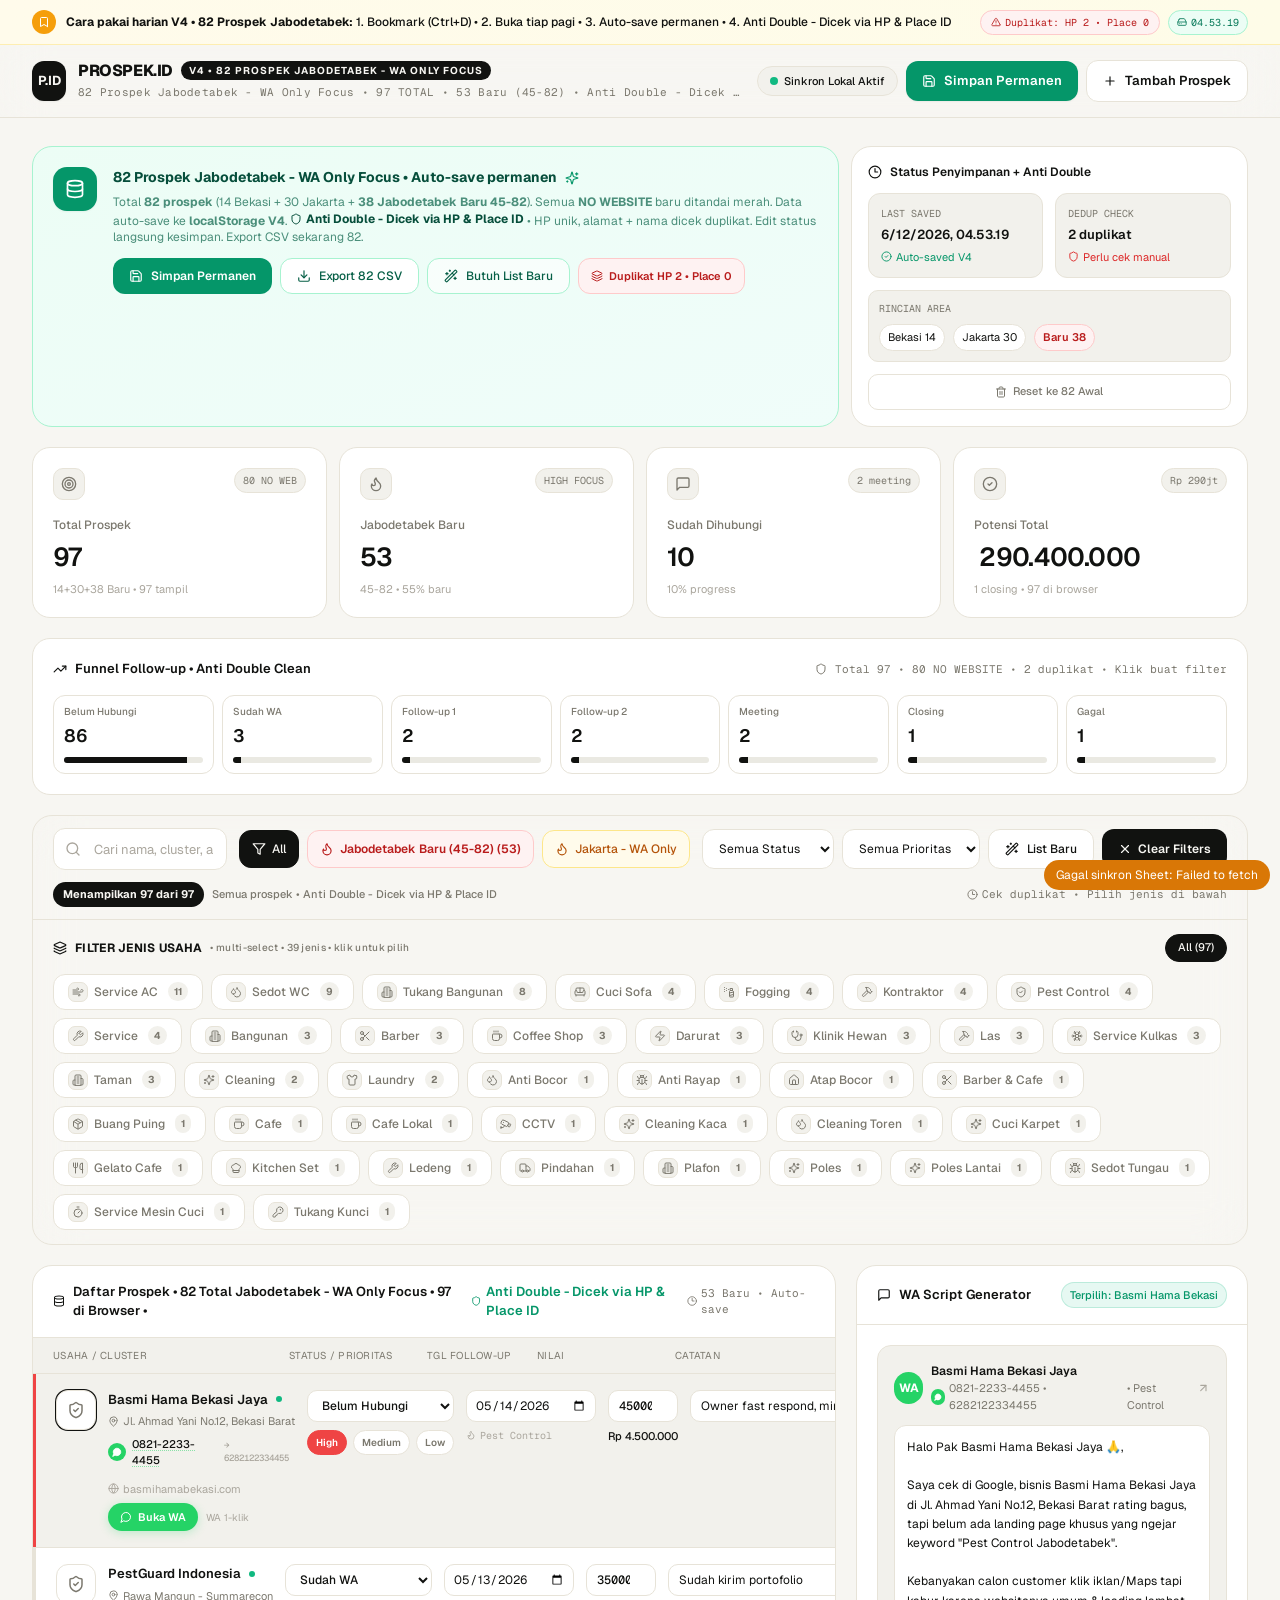
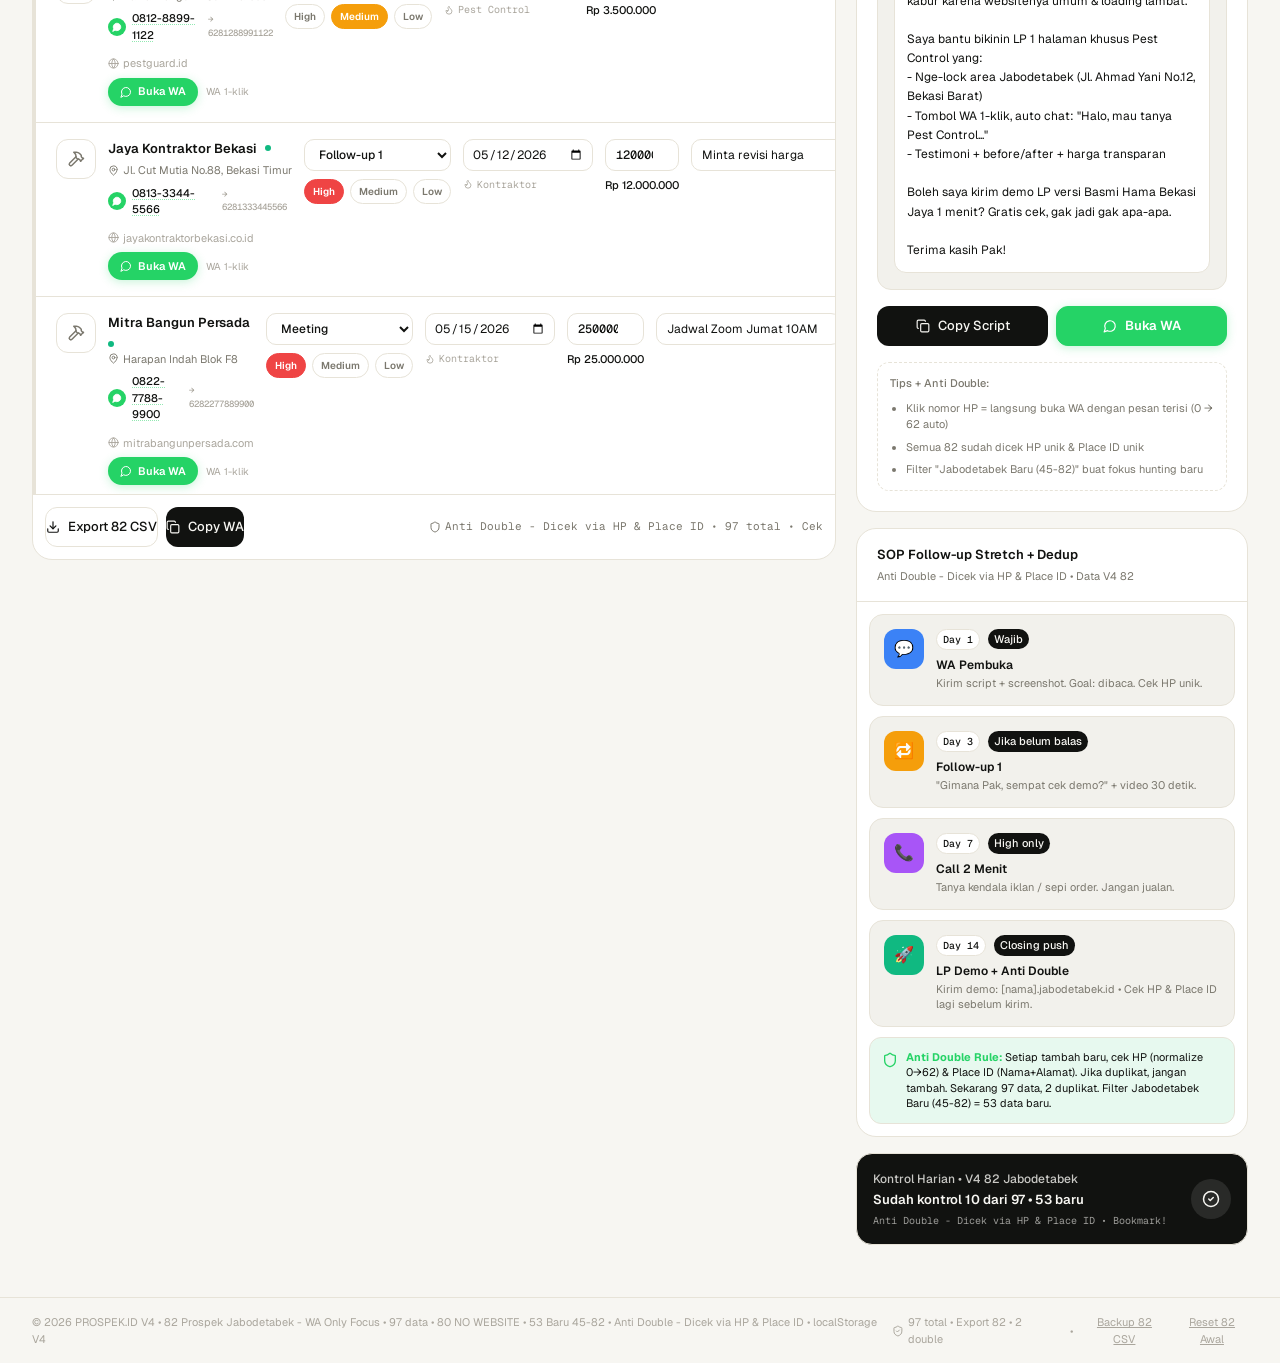
==== commit ef849d96: "feat: perbarui dashboard ke build "verified" (v6) + skrip pasang live-sync index.html diganti dengan" ====
--- a/index.html
+++ b/index.html
@@ -11,14 +11,14 @@
 <body>
   <div id="root"></div>
   
-  <script type="module">var n0=Object.create;var{getPrototypeOf:t0,defineProperty:ko,getOwnPropertyNames:r0}=Object;var l0=Object.prototype.hasOwnProperty;var un=(e,n,t)=>{t=e!=null?n0(t0(e)):{};let r=n||!e||!e.__esModule?ko(t,"default",{value:e,enumerable:!0}):t;for(let l of r0(e))if(!l0.call(r,l))ko(r,l,{get:()=>e[l],enumerable:!0});return r};var Wl=(e,n)=>()=>(n||e((n={exports:{}}).exports,n),n.exports);var u0=(e,n)=>{for(var t in n)ko(e,t,{get:n[t],enumerable:!0,configurable:!0,set:(r)=>n[t]=()=>r})};var o0=(e,n)=>()=>(e&&(n=e(e=0)),n);var In=Wl((E0)=>{var ar=Symbol.for("react.element"),i0=Symbol.for("react.portal"),a0=Symbol.for("react.fragment"),f0=Symbol.for("react.strict_mode"),c0=Symbol.for("react.profiler"),d0=Symbol.for("react.provider"),s0=Symbol.for("react.context"),p0=Symbol.for("react.forward_ref"),v0=Symbol.for("react.suspense"),y0=Symbol.for("react.memo"),h0=Symbol.for("react.lazy"),nf=Symbol.iterator;function m0(e){if(e===null||typeof e!=="object")return null;return e=nf&&e[nf]||e["@@iterator"],typeof e==="function"?e:null}var lf={isMounted:function(){return!1},enqueueForceUpdate:function(){},enqueueReplaceState:function(){},enqueueSetState:function(){}},uf=Object.assign,of={};function St(e,n,t){this.props=e,this.context=n,this.refs=of,this.updater=t||lf}St.prototype.isReactComponent={};St.prototype.setState=function(e,n){if(typeof e!=="object"&&typeof e!=="function"&&e!=null)throw Error("setState(...): takes an object of state variables to update or a function which returns an object of state variables.");this.updater.enqueueSetState(this,e,n,"setState")};St.prototype.forceUpdate=function(e){this.updater.enqueueForceUpdate(this,e,"forceUpdate")};function af(){}af.prototype=St.prototype;function So(e,n,t){this.props=e,this.context=n,this.refs=of,this.updater=t||lf}var Eo=So.prototype=new af;Eo.constructor=So;uf(Eo,St.prototype);Eo.isPureReactComponent=!0;var tf=Array.isArray,ff=Object.prototype.hasOwnProperty,_o={current:null},cf={key:!0,ref:!0,__self:!0,__source:!0};function df(e,n,t){var r,l={},u=null,o=null;if(n!=null)for(r in n.ref!==void 0&&(o=n.ref),n.key!==void 0&&(u=""+n.key),n)ff.call(n,r)&&!cf.hasOwnProperty(r)&&(l[r]=n[r]);var i=arguments.length-2;if(i===1)l.children=t;else if(1<i){for(var a=Array(i),p=0;p<i;p++)a[p]=arguments[p+2];l.children=a}if(e&&e.defaultProps)for(r in i=e.defaultProps,i)l[r]===void 0&&(l[r]=i[r]);return{$$typeof:ar,type:e,key:u,ref:o,props:l,_owner:_o.current}}function g0(e,n){return{$$typeof:ar,type:e.type,key:n,ref:e.ref,props:e.props,_owner:e._owner}}function Co(e){return typeof e==="object"&&e!==null&&e.$$typeof===ar}function k0(e){var n={"=":"=0",":":"=2"};return"$"+e.replace(/[=:]/g,function(t){return n[t]})}var rf=/\/+/g;function wo(e,n){return typeof e==="object"&&e!==null&&e.key!=null?k0(""+e.key):n.toString(36)}function Kl(e,n,t,r,l){var u=typeof e;if(u==="undefined"||u==="boolean")e=null;var o=!1;if(e===null)o=!0;else switch(u){case"string":case"number":o=!0;break;case"object":switch(e.$$typeof){case ar:case i0:o=!0}}if(o)return o=e,l=l(o),e=r===""?"."+wo(o,0):r,tf(l)?(t="",e!=null&&(t=e.replace(rf,"$&/")+"/"),Kl(l,n,t,"",function(p){return p})):l!=null&&(Co(l)&&(l=g0(l,t+(!l.key||o&&o.key===l.key?"":(""+l.key).replace(rf,"$&/")+"/")+e)),n.push(l)),1;if(o=0,r=r===""?".":r+":",tf(e))for(var i=0;i<e.length;i++){u=e[i];var a=r+wo(u,i);o+=Kl(u,n,t,a,l)}else if(a=m0(e),typeof a==="function")for(e=a.call(e),i=0;!(u=e.next()).done;)u=u.value,a=r+wo(u,i++),o+=Kl(u,n,t,a,l);else if(u==="object")throw n=String(e),Error("Objects are not valid as a React child (found: "+(n==="[object Object]"?"object with keys {"+Object.keys(e).join(", ")+"}":n)+"). If you meant to render a collection of children, use an array instead.");return o}function Ul(e,n,t){if(e==null)return e;var r=[],l=0;return Kl(e,r,"","",function(u){return n.call(t,u,l++)}),r}function w0(e){if(e._status===-1){var n=e._result;n=n(),n.then(function(t){if(e._status===0||e._status===-1)e._status=1,e._result=t},function(t){if(e._status===0||e._status===-1)e._status=2,e._result=t}),e._status===-1&&(e._status=0,e._result=n)}if(e._status===1)return e._result.default;throw e._result}var me={current:null},Yl={transition:null},S0={ReactCurrentDispatcher:me,ReactCurrentBatchConfig:Yl,ReactCurrentOwner:_o};function sf(){throw Error("act(...) is not supported in production builds of React.")}E0.Children={map:Ul,forEach:function(e,n,t){Ul(e,function(){n.apply(this,arguments)},t)},count:function(e){var n=0;return Ul(e,function(){n++}),n},toArray:function(e){return Ul(e,function(n){return n})||[]},only:function(e){if(!Co(e))throw Error("React.Children.only expected to receive a single React element child.");return e}};E0.Component=St;E0.Fragment=a0;E0.Profiler=c0;E0.PureComponent=So;E0.StrictMode=f0;E0.Suspense=v0;E0.__SECRET_INTERNALS_DO_NOT_USE_OR_YOU_WILL_BE_FIRED=S0;E0.act=sf;E0.cloneElement=function(e,n,t){if(e===null||e===void 0)throw Error("React.cloneElement(...): The argument must be a React element, but you passed "+e+".");var r=uf({},e.props),l=e.key,u=e.ref,o=e._owner;if(n!=null){if(n.ref!==void 0&&(u=n.ref,o=_o.current),n.key!==void 0&&(l=""+n.key),e.type&&e.type.defaultProps)var i=e.type.defaultProps;for(a in n)ff.call(n,a)&&!cf.hasOwnProperty(a)&&(r[a]=n[a]===void 0&&i!==void 0?i[a]:n[a])}var a=arguments.length-2;if(a===1)r.children=t;else if(1<a){i=Array(a);for(var p=0;p<a;p++)i[p]=arguments[p+2];r.children=i}return{$$typeof:ar,type:e.type,key:l,ref:u,props:r,_owner:o}};E0.createContext=function(e){return e={$$typeof:s0,_currentValue:e,_currentValue2:e,_threadCount:0,Provider:null,Consumer:null,_defaultValue:null,_globalName:null},e.Provider={$$typeof:d0,_context:e},e.Consumer=e};E0.createElement=df;E0.createFactory=function(e){var n=df.bind(null,e);return n.type=e,n};E0.createRef=function(){return{current:null}};E0.forwardRef=function(e){return{$$typeof:p0,render:e}};E0.isValidElement=Co;E0.lazy=function(e){return{$$typeof:h0,_payload:{_status:-1,_result:e},_init:w0}};E0.memo=function(e,n){return{$$typeof:y0,type:e,compare:n===void 0?null:n}};E0.startTransition=function(e){var n=Yl.transition;Yl.transition={};try{e()}finally{Yl.transition=n}};E0.unstable_act=sf;E0.useCallback=function(e,n){return me.current.useCallback(e,n)};E0.useContext=function(e){return me.current.useContext(e)};E0.useDebugValue=function(){};E0.useDeferredValue=function(e){return me.current.useDeferredValue(e)};E0.useEffect=function(e,n){return me.current.useEffect(e,n)};E0.useId=function(){return me.current.useId()};E0.useImperativeHandle=function(e,n,t){return me.current.useImperativeHandle(e,n,t)};E0.useInsertionEffect=function(e,n){return me.current.useInsertionEffect(e,n)};E0.useLayoutEffect=function(e,n){return me.current.useLayoutEffect(e,n)};E0.useMemo=function(e,n){return me.current.useMemo(e,n)};E0.useReducer=function(e,n,t){return me.current.useReducer(e,n,t)};E0.useRef=function(e){return me.current.useRef(e)};E0.useState=function(e){return me.current.useState(e)};E0.useSyncExternalStore=function(e,n,t){return me.current.useSyncExternalStore(e,n,t)};E0.useTransition=function(){return me.current.useTransition()};E0.version="18.3.1"});var kf=Wl((op)=>{function No(e,n){var t=e.length;e.push(n);e:for(;0<t;){var r=t-1>>>1,l=e[r];if(0<Ll(l,n))e[r]=n,e[t]=l,t=r;else break e}}function Le(e){return e.length===0?null:e[0]}function Zl(e){if(e.length===0)return null;var n=e[0],t=e.pop();if(t!==n){e[0]=t;e:for(var r=0,l=e.length,u=l>>>1;r<u;){var o=2*(r+1)-1,i=e[o],a=o+1,p=e[a];if(0>Ll(i,t))a<l&&0>Ll(p,i)?(e[r]=p,e[a]=t,r=a):(e[r]=i,e[o]=t,r=o);else if(a<l&&0>Ll(p,t))e[r]=p,e[a]=t,r=a;else break e}}return n}function Ll(e,n){var t=e.sortIndex-n.sortIndex;return t!==0?t:e.id-n.id}if(typeof performance==="object"&&typeof performance.now==="function")Po=performance,op.unstable_now=function(){return Po.now()};else Xl=Date,To=Xl.now(),op.unstable_now=function(){return Xl.now()-To};var Po,Xl,To,je=[],Sn=[],up=1,$e=null,de=3,Gl=!1,Zn=!1,cr=!1,vf=typeof setTimeout==="function"?setTimeout:null,yf=typeof clearTimeout==="function"?clearTimeout:null,pf=typeof setImmediate<"u"?setImmediate:null;typeof navigator<"u"&&navigator.scheduling!==void 0&&navigator.scheduling.isInputPending!==void 0&&navigator.scheduling.isInputPending.bind(navigator.scheduling);function Do(e){for(var n=Le(Sn);n!==null;){if(n.callback===null)Zl(Sn);else if(n.startTime<=e)Zl(Sn),n.sortIndex=n.expirationTime,No(je,n);else break;n=Le(Sn)}}function Ro(e){if(cr=!1,Do(e),!Zn)if(Le(je)!==null)Zn=!0,Vo(Mo);else{var n=Le(Sn);n!==null&&$o(Ro,n.startTime-e)}}function Mo(e,n){Zn=!1,cr&&(cr=!1,yf(dr),dr=-1),Gl=!0;var t=de;try{Do(n);for($e=Le(je);$e!==null&&(!($e.expirationTime>n)||e&&!gf());){var r=$e.callback;if(typeof r==="function"){$e.callback=null,de=$e.priorityLevel;var l=r($e.expirationTime<=n);n=op.unstable_now(),typeof l==="function"?$e.callback=l:$e===Le(je)&&Zl(je),Do(n)}else Zl(je);$e=Le(je)}if($e!==null)var u=!0;else{var o=Le(Sn);o!==null&&$o(Ro,o.startTime-n),u=!1}return u}finally{$e=null,de=t,Gl=!1}}var ql=!1,Al=null,dr=-1,hf=5,mf=-1;function gf(){return op.unstable_now()-mf<hf?!1:!0}function zo(){if(Al!==null){var e=op.unstable_now();mf=e;var n=!0;try{n=Al(!0,e)}finally{n?fr():(ql=!1,Al=null)}}else ql=!1}var fr;if(typeof pf==="function")fr=function(){pf(zo)};else if(typeof MessageChannel<"u")Il=new MessageChannel,Oo=Il.port2,Il.port1.onmessage=zo,fr=function(){Oo.postMessage(null)};else fr=function(){vf(zo,0)};var Il,Oo;function Vo(e){Al=e,ql||(ql=!0,fr())}function $o(e,n){dr=vf(function(){e(op.unstable_now())},n)}op.unstable_IdlePriority=5;op.unstable_ImmediatePriority=1;op.unstable_LowPriority=4;op.unstable_NormalPriority=3;op.unstable_Profiling=null;op.unstable_UserBlockingPriority=2;op.unstable_cancelCallback=function(e){e.callback=null};op.unstable_continueExecution=function(){Zn||Gl||(Zn=!0,Vo(Mo))};op.unstable_forceFrameRate=function(e){0>e||125<e?console.error("forceFrameRate takes a positive int between 0 and 125, forcing frame rates higher than 125 fps is not supported"):hf=0<e?Math.floor(1000/e):5};op.unstable_getCurrentPriorityLevel=function(){return de};op.unstable_getFirstCallbackNode=function(){return Le(je)};op.unstable_next=function(e){switch(de){case 1:case 2:case 3:var n=3;break;default:n=de}var t=de;de=n;try{return e()}finally{de=t}};op.unstable_pauseExecution=function(){};op.unstable_requestPaint=function(){};op.unstable_runWithPriority=function(e,n){switch(e){case 1:case 2:case 3:case 4:case 5:break;default:e=3}var t=de;de=e;try{return n()}finally{de=t}};op.unstable_scheduleCallback=function(e,n,t){var r=op.unstable_now();switch(typeof t==="object"&&t!==null?(t=t.delay,t=typeof t==="number"&&0<t?r+t:r):t=r,e){case 1:var l=-1;break;case 2:l=250;break;case 5:l=1073741823;break;case 4:l=1e4;break;default:l=5000}return l=t+l,e={id:up++,callback:n,priorityLevel:e,startTime:t,expirationTime:l,sortIndex:-1},t>r?(e.sortIndex=t,No(Sn,e),Le(je)===null&&e===Le(Sn)&&(cr?(yf(dr),dr=-1):cr=!0,$o(Ro,t-r))):(e.sortIndex=l,No(je,e),Zn||Gl||(Zn=!0,Vo(Mo))),e};op.unstable_shouldYield=gf;op.unstable_wrapCallback=function(e){var n=de;return function(){var t=de;de=n;try{return e.apply(this,arguments)}finally{de=t}}}});var Ua={};u0(Ua,{version:()=>Vs,unstable_renderSubtreeIntoContainer:()=>Ms,unstable_batchedUpdates:()=>Rs,unmountComponentAtNode:()=>Os,render:()=>Ds,hydrateRoot:()=>Ts,hydrate:()=>Ps,flushSync:()=>Ns,findDOMNode:()=>zs,createRoot:()=>Cs,createPortal:()=>_s,__SECRET_INTERNALS_DO_NOT_USE_OR_YOU_WILL_BE_FIRED:()=>Es});function w(e){for(var n="https://reactjs.org/docs/error-decoder.html?invariant="+e,t=1;t<arguments.length;t++)n+="&args[]="+encodeURIComponent(arguments[t]);return"Minified React error #"+e+"; visit "+n+" for the full message or use the non-minified dev environment for full errors and additional helpful warnings."}function it(e,n){Lt(e,n),Lt(e+"Capture",n)}function Lt(e,n){Br[e]=n;for(e=0;e<n.length;e++)zc.add(n[e])}function Np(e){if(ti.call(Sf,e))return!0;if(ti.call(wf,e))return!1;if(zp.test(e))return Sf[e]=!0;return wf[e]=!0,!1}function Pp(e,n,t,r){if(t!==null&&t.type===0)return!1;switch(typeof n){case"function":case"symbol":return!0;case"boolean":if(r)return!1;if(t!==null)return!t.acceptsBooleans;return e=e.toLowerCase().slice(0,5),e!=="data-"&&e!=="aria-";default:return!1}}function Tp(e,n,t,r){if(n===null||typeof n>"u"||Pp(e,n,t,r))return!0;if(r)return!1;if(t!==null)switch(t.type){case 3:return!n;case 4:return n===!1;case 5:return isNaN(n);case 6:return isNaN(n)||1>n}return!1}function we(e,n,t,r,l,u,o){this.acceptsBooleans=n===2||n===3||n===4,this.attributeName=r,this.attributeNamespace=l,this.mustUseProperty=t,this.propertyName=e,this.type=n,this.sanitizeURL=u,this.removeEmptyString=o}function xi(e){return e[1].toUpperCase()}function ji(e,n,t,r){var l=fe.hasOwnProperty(n)?fe[n]:null;if(l!==null?l.type!==0:r||!(2<n.length)||n[0]!=="o"&&n[0]!=="O"||n[1]!=="n"&&n[1]!=="N")Tp(n,t,l,r)&&(t=null),r||l===null?Np(n)&&(t===null?e.removeAttribute(n):e.setAttribute(n,""+t)):l.mustUseProperty?e[l.propertyName]=t===null?l.type===3?!1:"":t:(n=l.attributeName,r=l.attributeNamespace,t===null?e.removeAttribute(n):(l=l.type,t=l===3||l===4&&t===!0?"":""+t,r?e.setAttributeNS(r,n,t):e.setAttribute(n,t)))}function sr(e){if(e===null||typeof e!=="object")return null;return e=Ef&&e[Ef]||e["@@iterator"],typeof e==="function"?e:null}function kr(e){if(Qo===void 0)try{throw Error()}catch(t){var n=t.stack.trim().match(/\n( *(at )?)/);Qo=n&&n[1]||""}return`
-`+Qo+e}function Fo(e,n){if(!e||Bo)return"";Bo=!0;var t=Error.prepareStackTrace;Error.prepareStackTrace=void 0;try{if(n)if(n=function(){throw Error()},Object.defineProperty(n.prototype,"props",{set:function(){throw Error()}}),typeof Reflect==="object"&&Reflect.construct){try{Reflect.construct(n,[])}catch(p){var r=p}Reflect.construct(e,[],n)}else{try{n.call()}catch(p){r=p}e.call(n.prototype)}else{try{throw Error()}catch(p){r=p}e()}}catch(p){if(p&&r&&typeof p.stack==="string"){for(var l=p.stack.split(`
+  <script type="module">var l0=Object.create;var{getPrototypeOf:u0,defineProperty:So,getOwnPropertyNames:o0}=Object;var i0=Object.prototype.hasOwnProperty;var un=(e,n,t)=>{t=e!=null?l0(u0(e)):{};let r=n||!e||!e.__esModule?So(t,"default",{value:e,enumerable:!0}):t;for(let l of o0(e))if(!i0.call(r,l))So(r,l,{get:()=>e[l],enumerable:!0});return r};var Kl=(e,n)=>()=>(n||e((n={exports:{}}).exports,n),n.exports);var a0=(e,n)=>{for(var t in n)So(e,t,{get:n[t],enumerable:!0,configurable:!0,set:(r)=>n[t]=()=>r})};var f0=(e,n)=>()=>(e&&(n=e(e=0)),n);var qn=Kl((z0)=>{var cr=Symbol.for("react.element"),c0=Symbol.for("react.portal"),d0=Symbol.for("react.fragment"),s0=Symbol.for("react.strict_mode"),p0=Symbol.for("react.profiler"),v0=Symbol.for("react.provider"),y0=Symbol.for("react.context"),h0=Symbol.for("react.forward_ref"),m0=Symbol.for("react.suspense"),g0=Symbol.for("react.memo"),w0=Symbol.for("react.lazy"),rf=Symbol.iterator;function k0(e){if(e===null||typeof e!=="object")return null;return e=rf&&e[rf]||e["@@iterator"],typeof e==="function"?e:null}var of={isMounted:function(){return!1},enqueueForceUpdate:function(){},enqueueReplaceState:function(){},enqueueSetState:function(){}},af=Object.assign,ff={};function Et(e,n,t){this.props=e,this.context=n,this.refs=ff,this.updater=t||of}Et.prototype.isReactComponent={};Et.prototype.setState=function(e,n){if(typeof e!=="object"&&typeof e!=="function"&&e!=null)throw Error("setState(...): takes an object of state variables to update or a function which returns an object of state variables.");this.updater.enqueueSetState(this,e,n,"setState")};Et.prototype.forceUpdate=function(e){this.updater.enqueueForceUpdate(this,e,"forceUpdate")};function cf(){}cf.prototype=Et.prototype;function _o(e,n,t){this.props=e,this.context=n,this.refs=ff,this.updater=t||of}var Co=_o.prototype=new cf;Co.constructor=_o;af(Co,Et.prototype);Co.isPureReactComponent=!0;var lf=Array.isArray,df=Object.prototype.hasOwnProperty,zo={current:null},sf={key:!0,ref:!0,__self:!0,__source:!0};function pf(e,n,t){var r,l={},u=null,o=null;if(n!=null)for(r in n.ref!==void 0&&(o=n.ref),n.key!==void 0&&(u=""+n.key),n)df.call(n,r)&&!sf.hasOwnProperty(r)&&(l[r]=n[r]);var i=arguments.length-2;if(i===1)l.children=t;else if(1<i){for(var a=Array(i),p=0;p<i;p++)a[p]=arguments[p+2];l.children=a}if(e&&e.defaultProps)for(r in i=e.defaultProps,i)l[r]===void 0&&(l[r]=i[r]);return{$$typeof:cr,type:e,key:u,ref:o,props:l,_owner:zo.current}}function S0(e,n){return{$$typeof:cr,type:e.type,key:n,ref:e.ref,props:e.props,_owner:e._owner}}function No(e){return typeof e==="object"&&e!==null&&e.$$typeof===cr}function E0(e){var n={"=":"=0",":":"=2"};return"$"+e.replace(/[=:]/g,function(t){return n[t]})}var uf=/\/+/g;function Eo(e,n){return typeof e==="object"&&e!==null&&e.key!=null?E0(""+e.key):n.toString(36)}function Ll(e,n,t,r,l){var u=typeof e;if(u==="undefined"||u==="boolean")e=null;var o=!1;if(e===null)o=!0;else switch(u){case"string":case"number":o=!0;break;case"object":switch(e.$$typeof){case cr:case c0:o=!0}}if(o)return o=e,l=l(o),e=r===""?"."+Eo(o,0):r,lf(l)?(t="",e!=null&&(t=e.replace(uf,"$&/")+"/"),Ll(l,n,t,"",function(p){return p})):l!=null&&(No(l)&&(l=S0(l,t+(!l.key||o&&o.key===l.key?"":(""+l.key).replace(uf,"$&/")+"/")+e)),n.push(l)),1;if(o=0,r=r===""?".":r+":",lf(e))for(var i=0;i<e.length;i++){u=e[i];var a=r+Eo(u,i);o+=Ll(u,n,t,a,l)}else if(a=k0(e),typeof a==="function")for(e=a.call(e),i=0;!(u=e.next()).done;)u=u.value,a=r+Eo(u,i++),o+=Ll(u,n,t,a,l);else if(u==="object")throw n=String(e),Error("Objects are not valid as a React child (found: "+(n==="[object Object]"?"object with keys {"+Object.keys(e).join(", ")+"}":n)+"). If you meant to render a collection of children, use an array instead.");return o}function Yl(e,n,t){if(e==null)return e;var r=[],l=0;return Ll(e,r,"","",function(u){return n.call(t,u,l++)}),r}function _0(e){if(e._status===-1){var n=e._result;n=n(),n.then(function(t){if(e._status===0||e._status===-1)e._status=1,e._result=t},function(t){if(e._status===0||e._status===-1)e._status=2,e._result=t}),e._status===-1&&(e._status=0,e._result=n)}if(e._status===1)return e._result.default;throw e._result}var me={current:null},Xl={transition:null},C0={ReactCurrentDispatcher:me,ReactCurrentBatchConfig:Xl,ReactCurrentOwner:zo};function vf(){throw Error("act(...) is not supported in production builds of React.")}z0.Children={map:Yl,forEach:function(e,n,t){Yl(e,function(){n.apply(this,arguments)},t)},count:function(e){var n=0;return Yl(e,function(){n++}),n},toArray:function(e){return Yl(e,function(n){return n})||[]},only:function(e){if(!No(e))throw Error("React.Children.only expected to receive a single React element child.");return e}};z0.Component=Et;z0.Fragment=d0;z0.Profiler=p0;z0.PureComponent=_o;z0.StrictMode=s0;z0.Suspense=m0;z0.__SECRET_INTERNALS_DO_NOT_USE_OR_YOU_WILL_BE_FIRED=C0;z0.act=vf;z0.cloneElement=function(e,n,t){if(e===null||e===void 0)throw Error("React.cloneElement(...): The argument must be a React element, but you passed "+e+".");var r=af({},e.props),l=e.key,u=e.ref,o=e._owner;if(n!=null){if(n.ref!==void 0&&(u=n.ref,o=zo.current),n.key!==void 0&&(l=""+n.key),e.type&&e.type.defaultProps)var i=e.type.defaultProps;for(a in n)df.call(n,a)&&!sf.hasOwnProperty(a)&&(r[a]=n[a]===void 0&&i!==void 0?i[a]:n[a])}var a=arguments.length-2;if(a===1)r.children=t;else if(1<a){i=Array(a);for(var p=0;p<a;p++)i[p]=arguments[p+2];r.children=i}return{$$typeof:cr,type:e.type,key:l,ref:u,props:r,_owner:o}};z0.createContext=function(e){return e={$$typeof:y0,_currentValue:e,_currentValue2:e,_threadCount:0,Provider:null,Consumer:null,_defaultValue:null,_globalName:null},e.Provider={$$typeof:v0,_context:e},e.Consumer=e};z0.createElement=pf;z0.createFactory=function(e){var n=pf.bind(null,e);return n.type=e,n};z0.createRef=function(){return{current:null}};z0.forwardRef=function(e){return{$$typeof:h0,render:e}};z0.isValidElement=No;z0.lazy=function(e){return{$$typeof:w0,_payload:{_status:-1,_result:e},_init:_0}};z0.memo=function(e,n){return{$$typeof:g0,type:e,compare:n===void 0?null:n}};z0.startTransition=function(e){var n=Xl.transition;Xl.transition={};try{e()}finally{Xl.transition=n}};z0.unstable_act=vf;z0.useCallback=function(e,n){return me.current.useCallback(e,n)};z0.useContext=function(e){return me.current.useContext(e)};z0.useDebugValue=function(){};z0.useDeferredValue=function(e){return me.current.useDeferredValue(e)};z0.useEffect=function(e,n){return me.current.useEffect(e,n)};z0.useId=function(){return me.current.useId()};z0.useImperativeHandle=function(e,n,t){return me.current.useImperativeHandle(e,n,t)};z0.useInsertionEffect=function(e,n){return me.current.useInsertionEffect(e,n)};z0.useLayoutEffect=function(e,n){return me.current.useLayoutEffect(e,n)};z0.useMemo=function(e,n){return me.current.useMemo(e,n)};z0.useReducer=function(e,n,t){return me.current.useReducer(e,n,t)};z0.useRef=function(e){return me.current.useRef(e)};z0.useState=function(e){return me.current.useState(e)};z0.useSyncExternalStore=function(e,n,t){return me.current.useSyncExternalStore(e,n,t)};z0.useTransition=function(){return me.current.useTransition()};z0.version="18.3.1"});var Sf=Kl((f1)=>{function To(e,n){var t=e.length;e.push(n);e:for(;0<t;){var r=t-1>>>1,l=e[r];if(0<Al(l,n))e[r]=n,e[t]=l,t=r;else break e}}function Le(e){return e.length===0?null:e[0]}function ql(e){if(e.length===0)return null;var n=e[0],t=e.pop();if(t!==n){e[0]=t;e:for(var r=0,l=e.length,u=l>>>1;r<u;){var o=2*(r+1)-1,i=e[o],a=o+1,p=e[a];if(0>Al(i,t))a<l&&0>Al(p,i)?(e[r]=p,e[a]=t,r=a):(e[r]=i,e[o]=t,r=o);else if(a<l&&0>Al(p,t))e[r]=p,e[a]=t,r=a;else break e}}return n}function Al(e,n){var t=e.sortIndex-n.sortIndex;return t!==0?t:e.id-n.id}if(typeof performance==="object"&&typeof performance.now==="function")Do=performance,f1.unstable_now=function(){return Do.now()};else Il=Date,Oo=Il.now(),f1.unstable_now=function(){return Il.now()-Oo};var Do,Il,Oo,je=[],En=[],a1=1,$e=null,de=3,Jl=!1,Jn=!1,sr=!1,hf=typeof setTimeout==="function"?setTimeout:null,mf=typeof clearTimeout==="function"?clearTimeout:null,yf=typeof setImmediate<"u"?setImmediate:null;typeof navigator<"u"&&navigator.scheduling!==void 0&&navigator.scheduling.isInputPending!==void 0&&navigator.scheduling.isInputPending.bind(navigator.scheduling);function Ro(e){for(var n=Le(En);n!==null;){if(n.callback===null)ql(En);else if(n.startTime<=e)ql(En),n.sortIndex=n.expirationTime,To(je,n);else break;n=Le(En)}}function Vo(e){if(sr=!1,Ro(e),!Jn)if(Le(je)!==null)Jn=!0,Qo($o);else{var n=Le(En);n!==null&&Fo(Vo,n.startTime-e)}}function $o(e,n){Jn=!1,sr&&(sr=!1,mf(pr),pr=-1),Jl=!0;var t=de;try{Ro(n);for($e=Le(je);$e!==null&&(!($e.expirationTime>n)||e&&!kf());){var r=$e.callback;if(typeof r==="function"){$e.callback=null,de=$e.priorityLevel;var l=r($e.expirationTime<=n);n=f1.unstable_now(),typeof l==="function"?$e.callback=l:$e===Le(je)&&ql(je),Ro(n)}else ql(je);$e=Le(je)}if($e!==null)var u=!0;else{var o=Le(En);o!==null&&Fo(Vo,o.startTime-n),u=!1}return u}finally{$e=null,de=t,Jl=!1}}var xl=!1,Zl=null,pr=-1,gf=5,wf=-1;function kf(){return f1.unstable_now()-wf<gf?!1:!0}function Po(){if(Zl!==null){var e=f1.unstable_now();wf=e;var n=!0;try{n=Zl(!0,e)}finally{n?dr():(xl=!1,Zl=null)}}else xl=!1}var dr;if(typeof yf==="function")dr=function(){yf(Po)};else if(typeof MessageChannel<"u")Gl=new MessageChannel,Mo=Gl.port2,Gl.port1.onmessage=Po,dr=function(){Mo.postMessage(null)};else dr=function(){hf(Po,0)};var Gl,Mo;function Qo(e){Zl=e,xl||(xl=!0,dr())}function Fo(e,n){pr=hf(function(){e(f1.unstable_now())},n)}f1.unstable_IdlePriority=5;f1.unstable_ImmediatePriority=1;f1.unstable_LowPriority=4;f1.unstable_NormalPriority=3;f1.unstable_Profiling=null;f1.unstable_UserBlockingPriority=2;f1.unstable_cancelCallback=function(e){e.callback=null};f1.unstable_continueExecution=function(){Jn||Jl||(Jn=!0,Qo($o))};f1.unstable_forceFrameRate=function(e){0>e||125<e?console.error("forceFrameRate takes a positive int between 0 and 125, forcing frame rates higher than 125 fps is not supported"):gf=0<e?Math.floor(1000/e):5};f1.unstable_getCurrentPriorityLevel=function(){return de};f1.unstable_getFirstCallbackNode=function(){return Le(je)};f1.unstable_next=function(e){switch(de){case 1:case 2:case 3:var n=3;break;default:n=de}var t=de;de=n;try{return e()}finally{de=t}};f1.unstable_pauseExecution=function(){};f1.unstable_requestPaint=function(){};f1.unstable_runWithPriority=function(e,n){switch(e){case 1:case 2:case 3:case 4:case 5:break;default:e=3}var t=de;de=e;try{return n()}finally{de=t}};f1.unstable_scheduleCallback=function(e,n,t){var r=f1.unstable_now();switch(typeof t==="object"&&t!==null?(t=t.delay,t=typeof t==="number"&&0<t?r+t:r):t=r,e){case 1:var l=-1;break;case 2:l=250;break;case 5:l=1073741823;break;case 4:l=1e4;break;default:l=5000}return l=t+l,e={id:a1++,callback:n,priorityLevel:e,startTime:t,expirationTime:l,sortIndex:-1},t>r?(e.sortIndex=t,To(En,e),Le(je)===null&&e===Le(En)&&(sr?(mf(pr),pr=-1):sr=!0,Fo(Vo,t-r))):(e.sortIndex=l,To(je,e),Jn||Jl||(Jn=!0,Qo($o))),e};f1.unstable_shouldYield=kf;f1.unstable_wrapCallback=function(e){var n=de;return function(){var t=de;de=n;try{return e.apply(this,arguments)}finally{de=t}}}});var Ya={};a0(Ya,{version:()=>Qs,unstable_renderSubtreeIntoContainer:()=>$s,unstable_batchedUpdates:()=>Vs,unmountComponentAtNode:()=>Ms,render:()=>Rs,hydrateRoot:()=>Os,hydrate:()=>Ds,flushSync:()=>Ts,findDOMNode:()=>Ps,createRoot:()=>Ns,createPortal:()=>zs,__SECRET_INTERNALS_DO_NOT_USE_OR_YOU_WILL_BE_FIRED:()=>Cs});function k(e){for(var n="https://reactjs.org/docs/error-decoder.html?invariant="+e,t=1;t<arguments.length;t++)n+="&args[]="+encodeURIComponent(arguments[t]);return"Minified React error #"+e+"; visit "+n+" for the full message or use the non-minified dev environment for full errors and additional helpful warnings."}function ct(e,n){Xt(e,n),Xt(e+"Capture",n)}function Xt(e,n){Br[e]=n;for(e=0;e<n.length;e++)Pc.add(n[e])}function D1(e){if(li.call(_f,e))return!0;if(li.call(Ef,e))return!1;if(T1.test(e))return _f[e]=!0;return Ef[e]=!0,!1}function O1(e,n,t,r){if(t!==null&&t.type===0)return!1;switch(typeof n){case"function":case"symbol":return!0;case"boolean":if(r)return!1;if(t!==null)return!t.acceptsBooleans;return e=e.toLowerCase().slice(0,5),e!=="data-"&&e!=="aria-";default:return!1}}function R1(e,n,t,r){if(n===null||typeof n>"u"||O1(e,n,t,r))return!0;if(r)return!1;if(t!==null)switch(t.type){case 3:return!n;case 4:return n===!1;case 5:return isNaN(n);case 6:return isNaN(n)||1>n}return!1}function ke(e,n,t,r,l,u,o){this.acceptsBooleans=n===2||n===3||n===4,this.attributeName=r,this.attributeNamespace=l,this.mustUseProperty=t,this.propertyName=e,this.type=n,this.sanitizeURL=u,this.removeEmptyString=o}function bi(e){return e[1].toUpperCase()}function ea(e,n,t,r){var l=ce.hasOwnProperty(n)?ce[n]:null;if(l!==null?l.type!==0:r||!(2<n.length)||n[0]!=="o"&&n[0]!=="O"||n[1]!=="n"&&n[1]!=="N")R1(n,t,l,r)&&(t=null),r||l===null?D1(n)&&(t===null?e.removeAttribute(n):e.setAttribute(n,""+t)):l.mustUseProperty?e[l.propertyName]=t===null?l.type===3?!1:"":t:(n=l.attributeName,r=l.attributeNamespace,t===null?e.removeAttribute(n):(l=l.type,t=l===3||l===4&&t===!0?"":""+t,r?e.setAttributeNS(r,n,t):e.setAttribute(n,t)))}function vr(e){if(e===null||typeof e!=="object")return null;return e=Cf&&e[Cf]||e["@@iterator"],typeof e==="function"?e:null}function Sr(e){if(Ho===void 0)try{throw Error()}catch(t){var n=t.stack.trim().match(/\n( *(at )?)/);Ho=n&&n[1]||""}return`
+`+Ho+e}function Wo(e,n){if(!e||Bo)return"";Bo=!0;var t=Error.prepareStackTrace;Error.prepareStackTrace=void 0;try{if(n)if(n=function(){throw Error()},Object.defineProperty(n.prototype,"props",{set:function(){throw Error()}}),typeof Reflect==="object"&&Reflect.construct){try{Reflect.construct(n,[])}catch(p){var r=p}Reflect.construct(e,[],n)}else{try{n.call()}catch(p){r=p}e.call(n.prototype)}else{try{throw Error()}catch(p){r=p}e()}}catch(p){if(p&&r&&typeof p.stack==="string"){for(var l=p.stack.split(`
 `),u=r.stack.split(`
 `),o=l.length-1,i=u.length-1;1<=o&&0<=i&&l[o]!==u[i];)i--;for(;1<=o&&0<=i;o--,i--)if(l[o]!==u[i]){if(o!==1||i!==1)do if(o--,i--,0>i||l[o]!==u[i]){var a=`
-`+l[o].replace(" at new "," at ");return e.displayName&&a.includes("<anonymous>")&&(a=a.replace("<anonymous>",e.displayName)),a}while(1<=o&&0<=i);break}}}finally{Bo=!1,Error.prepareStackTrace=t}return(e=e?e.displayName||e.name:"")?kr(e):""}function Dp(e){switch(e.tag){case 5:return kr(e.type);case 16:return kr("Lazy");case 13:return kr("Suspense");case 19:return kr("SuspenseList");case 0:case 2:case 15:return e=Fo(e.type,!1),e;case 11:return e=Fo(e.type.render,!1),e;case 1:return e=Fo(e.type,!0),e;default:return""}}function oi(e){if(e==null)return null;if(typeof e==="function")return e.displayName||e.name||null;if(typeof e==="string")return e;switch(e){case Nt:return"Fragment";case zt:return"Portal";case ri:return"Profiler";case bi:return"StrictMode";case li:return"Suspense";case ui:return"SuspenseList"}if(typeof e==="object")switch(e.$$typeof){case Pc:return(e.displayName||"Context")+".Consumer";case Nc:return(e._context.displayName||"Context")+".Provider";case ea:var n=e.render;return e=e.displayName,e||(e=n.displayName||n.name||"",e=e!==""?"ForwardRef("+e+")":"ForwardRef"),e;case na:return n=e.displayName||null,n!==null?n:oi(e.type)||"Memo";case _n:n=e._payload,e=e._init;try{return oi(e(n))}catch(t){}}return null}function Op(e){var n=e.type;switch(e.tag){case 24:return"Cache";case 9:return(n.displayName||"Context")+".Consumer";case 10:return(n._context.displayName||"Context")+".Provider";case 18:return"DehydratedFragment";case 11:return e=n.render,e=e.displayName||e.name||"",n.displayName||(e!==""?"ForwardRef("+e+")":"ForwardRef");case 7:return"Fragment";case 5:return n;case 4:return"Portal";case 3:return"Root";case 6:return"Text";case 16:return oi(n);case 8:return n===bi?"StrictMode":"Mode";case 22:return"Offscreen";case 12:return"Profiler";case 21:return"Scope";case 13:return"Suspense";case 19:return"SuspenseList";case 25:return"TracingMarker";case 1:case 0:case 17:case 2:case 14:case 15:if(typeof n==="function")return n.displayName||n.name||null;if(typeof n==="string")return n}return null}function Fn(e){switch(typeof e){case"boolean":case"number":case"string":case"undefined":return e;case"object":return e;default:return""}}function Dc(e){var n=e.type;return(e=e.nodeName)&&e.toLowerCase()==="input"&&(n==="checkbox"||n==="radio")}function Rp(e){var n=Dc(e)?"checked":"value",t=Object.getOwnPropertyDescriptor(e.constructor.prototype,n),r=""+e[n];if(!e.hasOwnProperty(n)&&typeof t<"u"&&typeof t.get==="function"&&typeof t.set==="function"){var{get:l,set:u}=t;return Object.defineProperty(e,n,{configurable:!0,get:function(){return l.call(this)},set:function(o){r=""+o,u.call(this,o)}}),Object.defineProperty(e,n,{enumerable:t.enumerable}),{getValue:function(){return r},setValue:function(o){r=""+o},stopTracking:function(){e._valueTracker=null,delete e[n]}}}}function xl(e){e._valueTracker||(e._valueTracker=Rp(e))}function Oc(e){if(!e)return!1;var n=e._valueTracker;if(!n)return!0;var t=n.getValue(),r="";return e&&(r=Dc(e)?e.checked?"true":"false":e.value),e=r,e!==t?(n.setValue(e),!0):!1}function Eu(e){if(e=e||(typeof document<"u"?document:void 0),typeof e>"u")return null;try{return e.activeElement||e.body}catch(n){return e.body}}function ii(e,n){var t=n.checked;return J({},n,{defaultChecked:void 0,defaultValue:void 0,value:void 0,checked:t!=null?t:e._wrapperState.initialChecked})}function _f(e,n){var t=n.defaultValue==null?"":n.defaultValue,r=n.checked!=null?n.checked:n.defaultChecked;t=Fn(n.value!=null?n.value:t),e._wrapperState={initialChecked:r,initialValue:t,controlled:n.type==="checkbox"||n.type==="radio"?n.checked!=null:n.value!=null}}function Rc(e,n){n=n.checked,n!=null&&ji(e,"checked",n,!1)}function ai(e,n){Rc(e,n);var t=Fn(n.value),r=n.type;if(t!=null)if(r==="number"){if(t===0&&e.value===""||e.value!=t)e.value=""+t}else e.value!==""+t&&(e.value=""+t);else if(r==="submit"||r==="reset"){e.removeAttribute("value");return}n.hasOwnProperty("value")?fi(e,n.type,t):n.hasOwnProperty("defaultValue")&&fi(e,n.type,Fn(n.defaultValue)),n.checked==null&&n.defaultChecked!=null&&(e.defaultChecked=!!n.defaultChecked)}function Cf(e,n,t){if(n.hasOwnProperty("value")||n.hasOwnProperty("defaultValue")){var r=n.type;if(!(r!=="submit"&&r!=="reset"||n.value!==void 0&&n.value!==null))return;n=""+e._wrapperState.initialValue,t||n===e.value||(e.value=n),e.defaultValue=n}t=e.name,t!==""&&(e.name=""),e.defaultChecked=!!e._wrapperState.initialChecked,t!==""&&(e.name=t)}function fi(e,n,t){if(n!=="number"||Eu(e.ownerDocument)!==e)t==null?e.defaultValue=""+e._wrapperState.initialValue:e.defaultValue!==""+t&&(e.defaultValue=""+t)}function Ft(e,n,t,r){if(e=e.options,n){n={};for(var l=0;l<t.length;l++)n["$"+t[l]]=!0;for(t=0;t<e.length;t++)l=n.hasOwnProperty("$"+e[t].value),e[t].selected!==l&&(e[t].selected=l),l&&r&&(e[t].defaultSelected=!0)}else{t=""+Fn(t),n=null;for(l=0;l<e.length;l++){if(e[l].value===t){e[l].selected=!0,r&&(e[l].defaultSelected=!0);return}n!==null||e[l].disabled||(n=e[l])}n!==null&&(n.selected=!0)}}function ci(e,n){if(n.dangerouslySetInnerHTML!=null)throw Error(w(91));return J({},n,{value:void 0,defaultValue:void 0,children:""+e._wrapperState.initialValue})}function zf(e,n){var t=n.value;if(t==null){if(t=n.children,n=n.defaultValue,t!=null){if(n!=null)throw Error(w(92));if(wr(t)){if(1<t.length)throw Error(w(93));t=t[0]}n=t}n==null&&(n=""),t=n}e._wrapperState={initialValue:Fn(t)}}function Mc(e,n){var t=Fn(n.value),r=Fn(n.defaultValue);t!=null&&(t=""+t,t!==e.value&&(e.value=t),n.defaultValue==null&&e.defaultValue!==t&&(e.defaultValue=t)),r!=null&&(e.defaultValue=""+r)}function Nf(e){var n=e.textContent;n===e._wrapperState.initialValue&&n!==""&&n!==null&&(e.value=n)}function Vc(e){switch(e){case"svg":return"http://www.w3.org/2000/svg";case"math":return"http://www.w3.org/1998/Math/MathML";default:return"http://www.w3.org/1999/xhtml"}}function di(e,n){return e==null||e==="http://www.w3.org/1999/xhtml"?Vc(n):e==="http://www.w3.org/2000/svg"&&n==="foreignObject"?"http://www.w3.org/1999/xhtml":e}function Fr(e,n){if(n){var t=e.firstChild;if(t&&t===e.lastChild&&t.nodeType===3){t.nodeValue=n;return}}e.textContent=n}function Qc(e,n,t){return n==null||typeof n==="boolean"||n===""?"":t||typeof n!=="number"||n===0||Pr.hasOwnProperty(e)&&Pr[e]?(""+n).trim():n+"px"}function Bc(e,n){e=e.style;for(var t in n)if(n.hasOwnProperty(t)){var r=t.indexOf("--")===0,l=Qc(t,n[t],r);t==="float"&&(t="cssFloat"),r?e.setProperty(t,l):e[t]=l}}function si(e,n){if(n){if(Vp[e]&&(n.children!=null||n.dangerouslySetInnerHTML!=null))throw Error(w(137,e));if(n.dangerouslySetInnerHTML!=null){if(n.children!=null)throw Error(w(60));if(typeof n.dangerouslySetInnerHTML!=="object"||!("__html"in n.dangerouslySetInnerHTML))throw Error(w(61))}if(n.style!=null&&typeof n.style!=="object")throw Error(w(62))}}function pi(e,n){if(e.indexOf("-")===-1)return typeof n.is==="string";switch(e){case"annotation-xml":case"color-profile":case"font-face":case"font-face-src":case"font-face-uri":case"font-face-format":case"font-face-name":case"missing-glyph":return!1;default:return!0}}function ta(e){return e=e.target||e.srcElement||window,e.correspondingUseElement&&(e=e.correspondingUseElement),e.nodeType===3?e.parentNode:e}function Pf(e){if(e=nl(e)){if(typeof yi!=="function")throw Error(w(280));var n=e.stateNode;n&&(n=Ju(n),yi(e.stateNode,e.type,n))}}function Fc(e){Ht?Wt?Wt.push(e):Wt=[e]:Ht=e}function Hc(){if(Ht){var e=Ht,n=Wt;if(Wt=Ht=null,Pf(e),n)for(e=0;e<n.length;e++)Pf(n[e])}}function Wc(e,n){return e(n)}function Uc(){}function Kc(e,n,t){if(Ho)return e(n,t);Ho=!0;try{return Wc(e,n,t)}finally{if(Ho=!1,Ht!==null||Wt!==null)Uc(),Hc()}}function Hr(e,n){var t=e.stateNode;if(t===null)return null;var r=Ju(t);if(r===null)return null;t=r[n];e:switch(n){case"onClick":case"onClickCapture":case"onDoubleClick":case"onDoubleClickCapture":case"onMouseDown":case"onMouseDownCapture":case"onMouseMove":case"onMouseMoveCapture":case"onMouseUp":case"onMouseUpCapture":case"onMouseEnter":(r=!r.disabled)||(e=e.type,r=!(e==="button"||e==="input"||e==="select"||e==="textarea")),e=!r;break e;default:e=!1}if(e)return null;if(t&&typeof t!=="function")throw Error(w(231,n,typeof t));return t}function $p(e,n,t,r,l,u,o,i,a){var p=Array.prototype.slice.call(arguments,3);try{n.apply(t,p)}catch(h){this.onError(h)}}function Bp(e,n,t,r,l,u,o,i,a){Tr=!1,_u=null,$p.apply(Qp,arguments)}function Fp(e,n,t,r,l,u,o,i,a){if(Bp.apply(this,arguments),Tr){if(Tr){var p=_u;Tr=!1,_u=null}else throw Error(w(198));Cu||(Cu=!0,mi=p)}}function at(e){var n=e,t=e;if(e.alternate)for(;n.return;)n=n.return;else{e=n;do n=e,(n.flags&4098)!==0&&(t=n.return),e=n.return;while(e)}return n.tag===3?t:null}function Yc(e){if(e.tag===13){var n=e.memoizedState;if(n===null&&(e=e.alternate,e!==null&&(n=e.memoizedState)),n!==null)return n.dehydrated}return null}function Tf(e){if(at(e)!==e)throw Error(w(188))}function Hp(e){var n=e.alternate;if(!n){if(n=at(e),n===null)throw Error(w(188));return n!==e?null:e}for(var t=e,r=n;;){var l=t.return;if(l===null)break;var u=l.alternate;if(u===null){if(r=l.return,r!==null){t=r;continue}break}if(l.child===u.child){for(u=l.child;u;){if(u===t)return Tf(l),e;if(u===r)return Tf(l),n;u=u.sibling}throw Error(w(188))}if(t.return!==r.return)t=l,r=u;else{for(var o=!1,i=l.child;i;){if(i===t){o=!0,t=l,r=u;break}if(i===r){o=!0,r=l,t=u;break}i=i.sibling}if(!o){for(i=u.child;i;){if(i===t){o=!0,t=u,r=l;break}if(i===r){o=!0,r=u,t=l;break}i=i.sibling}if(!o)throw Error(w(189))}}if(t.alternate!==r)throw Error(w(190))}if(t.tag!==3)throw Error(w(188));return t.stateNode.current===t?e:n}function Lc(e){return e=Hp(e),e!==null?Xc(e):null}function Xc(e){if(e.tag===5||e.tag===6)return e;for(e=e.child;e!==null;){var n=Xc(e);if(n!==null)return n;e=e.sibling}return null}function Lp(e){if(tn&&typeof tn.onCommitFiberRoot==="function")try{tn.onCommitFiberRoot(Iu,e,void 0,(e.current.flags&128)===128)}catch(n){}}function Ip(e){return e>>>=0,e===0?32:31-(Xp(e)/Ap|0)|0}function Sr(e){switch(e&-e){case 1:return 1;case 2:return 2;case 4:return 4;case 8:return 8;case 16:return 16;case 32:return 32;case 64:case 128:case 256:case 512:case 1024:case 2048:case 4096:case 8192:case 16384:case 32768:case 65536:case 131072:case 262144:case 524288:case 1048576:case 2097152:return e&4194240;case 4194304:case 8388608:case 16777216:case 33554432:case 67108864:return e&130023424;case 134217728:return 134217728;case 268435456:return 268435456;case 536870912:return 536870912;case 1073741824:return 1073741824;default:return e}}function Nu(e,n){var t=e.pendingLanes;if(t===0)return 0;var r=0,l=e.suspendedLanes,u=e.pingedLanes,o=t&268435455;if(o!==0){var i=o&~l;i!==0?r=Sr(i):(u&=o,u!==0&&(r=Sr(u)))}else o=t&~l,o!==0?r=Sr(o):u!==0&&(r=Sr(u));if(r===0)return 0;if(n!==0&&n!==r&&(n&l)===0&&(l=r&-r,u=n&-n,l>=u||l===16&&(u&4194240)!==0))return n;if((r&4)!==0&&(r|=t&16),n=e.entangledLanes,n!==0)for(e=e.entanglements,n&=r;0<n;)t=31-Ge(n),l=1<<t,r|=e[t],n&=~l;return r}function Zp(e,n){switch(e){case 1:case 2:case 4:return n+250;case 8:case 16:case 32:case 64:case 128:case 256:case 512:case 1024:case 2048:case 4096:case 8192:case 16384:case 32768:case 65536:case 131072:case 262144:case 524288:case 1048576:case 2097152:return n+5000;case 4194304:case 8388608:case 16777216:case 33554432:case 67108864:return-1;case 134217728:case 268435456:case 536870912:case 1073741824:return-1;default:return-1}}function Gp(e,n){for(var{suspendedLanes:t,pingedLanes:r,expirationTimes:l,pendingLanes:u}=e;0<u;){var o=31-Ge(u),i=1<<o,a=l[o];if(a===-1){if((i&t)===0||(i&r)!==0)l[o]=Zp(i,n)}else a<=n&&(e.expiredLanes|=i);u&=~i}}function gi(e){return e=e.pendingLanes&-1073741825,e!==0?e:e&1073741824?1073741824:0}function Gc(){var e=bl;return bl<<=1,(bl&4194240)===0&&(bl=64),e}function Wo(e){for(var n=[],t=0;31>t;t++)n.push(e);return n}function br(e,n,t){e.pendingLanes|=n,n!==536870912&&(e.suspendedLanes=0,e.pingedLanes=0),e=e.eventTimes,n=31-Ge(n),e[n]=t}function qp(e,n){var t=e.pendingLanes&~n;e.pendingLanes=n,e.suspendedLanes=0,e.pingedLanes=0,e.expiredLanes&=n,e.mutableReadLanes&=n,e.entangledLanes&=n,n=e.entanglements;var r=e.eventTimes;for(e=e.expirationTimes;0<t;){var l=31-Ge(t),u=1<<l;n[l]=0,r[l]=-1,e[l]=-1,t&=~u}}function la(e,n){var t=e.entangledLanes|=n;for(e=e.entanglements;t;){var r=31-Ge(t),l=1<<r;l&n|e[r]&n&&(e[r]|=n),t&=~l}}function qc(e){return e&=-e,1<e?4<e?(e&268435455)!==0?16:536870912:4:1}function Of(e,n){switch(e){case"focusin":case"focusout":Dn=null;break;case"dragenter":case"dragleave":On=null;break;case"mouseover":case"mouseout":Rn=null;break;case"pointerover":case"pointerout":Wr.delete(n.pointerId);break;case"gotpointercapture":case"lostpointercapture":Ur.delete(n.pointerId)}}function pr(e,n,t,r,l,u){if(e===null||e.nativeEvent!==u)return e={blockedOn:n,domEventName:t,eventSystemFlags:r,nativeEvent:u,targetContainers:[l]},n!==null&&(n=nl(n),n!==null&&ua(n)),e;return e.eventSystemFlags|=r,n=e.targetContainers,l!==null&&n.indexOf(l)===-1&&n.push(l),e}function xp(e,n,t,r,l){switch(n){case"focusin":return Dn=pr(Dn,e,n,t,r,l),!0;case"dragenter":return On=pr(On,e,n,t,r,l),!0;case"mouseover":return Rn=pr(Rn,e,n,t,r,l),!0;case"pointerover":var u=l.pointerId;return Wr.set(u,pr(Wr.get(u)||null,e,n,t,r,l)),!0;case"gotpointercapture":return u=l.pointerId,Ur.set(u,pr(Ur.get(u)||null,e,n,t,r,l)),!0}return!1}function ed(e){var n=xn(e.target);if(n!==null){var t=at(n);if(t!==null){if(n=t.tag,n===13){if(n=Yc(t),n!==null){e.blockedOn=n,bc(e.priority,function(){xc(t)});return}}else if(n===3&&t.stateNode.current.memoizedState.isDehydrated){e.blockedOn=t.tag===3?t.stateNode.containerInfo:null;return}}}e.blockedOn=null}function du(e){if(e.blockedOn!==null)return!1;for(var n=e.targetContainers;0<n.length;){var t=wi(e.domEventName,e.eventSystemFlags,n[0],e.nativeEvent);if(t===null){t=e.nativeEvent;var r=new t.constructor(t.type,t);vi=r,t.target.dispatchEvent(r),vi=null}else return n=nl(t),n!==null&&ua(n),e.blockedOn=t,!1;n.shift()}return!0}function Rf(e,n,t){du(e)&&t.delete(n)}function jp(){ki=!1,Dn!==null&&du(Dn)&&(Dn=null),On!==null&&du(On)&&(On=null),Rn!==null&&du(Rn)&&(Rn=null),Wr.forEach(Rf),Ur.forEach(Rf)}function vr(e,n){e.blockedOn===n&&(e.blockedOn=null,ki||(ki=!0,I.unstable_scheduleCallback(I.unstable_NormalPriority,jp)))}function Kr(e){function n(l){return vr(l,e)}if(0<nu.length){vr(nu[0],e);for(var t=1;t<nu.length;t++){var r=nu[t];r.blockedOn===e&&(r.blockedOn=null)}}Dn!==null&&vr(Dn,e),On!==null&&vr(On,e),Rn!==null&&vr(Rn,e),Wr.forEach(n),Ur.forEach(n);for(t=0;t<zn.length;t++)r=zn[t],r.blockedOn===e&&(r.blockedOn=null);for(;0<zn.length&&(t=zn[0],t.blockedOn===null);)ed(t),t.blockedOn===null&&zn.shift()}function bp(e,n,t,r){var l=W,u=Ut.transition;Ut.transition=null;try{W=1,oa(e,n,t,r)}finally{W=l,Ut.transition=u}}function e1(e,n,t,r){var l=W,u=Ut.transition;Ut.transition=null;try{W=4,oa(e,n,t,r)}finally{W=l,Ut.transition=u}}function oa(e,n,t,r){if(Pu){var l=wi(e,n,t,r);if(l===null)Ao(e,n,r,Tu,t),Of(e,r);else if(xp(l,e,n,t,r))r.stopPropagation();else if(Of(e,r),n&4&&-1<Jp.indexOf(e)){for(;l!==null;){var u=nl(l);if(u!==null&&Jc(u),u=wi(e,n,t,r),u===null&&Ao(e,n,r,Tu,t),u===l)break;l=u}l!==null&&r.stopPropagation()}else Ao(e,n,r,null,t)}}function wi(e,n,t,r){if(Tu=null,e=ta(r),e=xn(e),e!==null)if(n=at(e),n===null)e=null;else if(t=n.tag,t===13){if(e=Yc(n),e!==null)return e;e=null}else if(t===3){if(n.stateNode.current.memoizedState.isDehydrated)return n.tag===3?n.stateNode.containerInfo:null;e=null}else n!==e&&(e=null);return Tu=e,null}function nd(e){switch(e){case"cancel":case"click":case"close":case"contextmenu":case"copy":case"cut":case"auxclick":case"dblclick":case"dragend":case"dragstart":case"drop":case"focusin":case"focusout":case"input":case"invalid":case"keydown":case"keypress":case"keyup":case"mousedown":case"mouseup":case"paste":case"pause":case"play":case"pointercancel":case"pointerdown":case"pointerup":case"ratechange":case"reset":case"resize":case"seeked":case"submit":case"touchcancel":case"touchend":case"touchstart":case"volumechange":case"change":case"selectionchange":case"textInput":case"compositionstart":case"compositionend":case"compositionupdate":case"beforeblur":case"afterblur":case"beforeinput":case"blur":case"fullscreenchange":case"focus":case"hashchange":case"popstate":case"select":case"selectstart":return 1;case"drag":case"dragenter":case"dragexit":case"dragleave":case"dragover":case"mousemove":case"mouseout":case"mouseover":case"pointermove":case"pointerout":case"pointerover":case"scroll":case"toggle":case"touchmove":case"wheel":case"mouseenter":case"mouseleave":case"pointerenter":case"pointerleave":return 4;case"message":switch(Kp()){case ra:return 1;case Ic:return 4;case zu:case Yp:return 16;case Zc:return 536870912;default:return 16}default:return 16}}function td(){if(su)return su;var e,n=ia,t=n.length,r,l="value"in Pn?Pn.value:Pn.textContent,u=l.length;for(e=0;e<t&&n[e]===l[e];e++);var o=t-e;for(r=1;r<=o&&n[t-r]===l[u-r];r++);return su=l.slice(e,1<r?1-r:void 0)}function pu(e){var n=e.keyCode;return"charCode"in e?(e=e.charCode,e===0&&n===13&&(e=13)):e=n,e===10&&(e=13),32<=e||e===13?e:0}function tu(){return!0}function Mf(){return!1}function Me(e){function n(t,r,l,u,o){this._reactName=t,this._targetInst=l,this.type=r,this.nativeEvent=u,this.target=o,this.currentTarget=null;for(var i in e)e.hasOwnProperty(i)&&(t=e[i],this[i]=t?t(u):u[i]);return this.isDefaultPrevented=(u.defaultPrevented!=null?u.defaultPrevented:u.returnValue===!1)?tu:Mf,this.isPropagationStopped=Mf,this}return J(n.prototype,{preventDefault:function(){this.defaultPrevented=!0;var t=this.nativeEvent;t&&(t.preventDefault?t.preventDefault():typeof t.returnValue!=="unknown"&&(t.returnValue=!1),this.isDefaultPrevented=tu)},stopPropagation:function(){var t=this.nativeEvent;t&&(t.stopPropagation?t.stopPropagation():typeof t.cancelBubble!=="unknown"&&(t.cancelBubble=!0),this.isPropagationStopped=tu)},persist:function(){},isPersistent:tu}),n}function p1(e){var n=this.nativeEvent;return n.getModifierState?n.getModifierState(e):(e=s1[e])?!!n[e]:!1}function fa(){return p1}function ld(e,n){switch(e){case"keyup":return _1.indexOf(n.keyCode)!==-1;case"keydown":return n.keyCode!==229;case"keypress":case"mousedown":case"focusout":return!0;default:return!1}}function ud(e){return e=e.detail,typeof e==="object"&&"data"in e?e.data:null}function z1(e,n){switch(e){case"compositionend":return ud(n);case"keypress":if(n.which!==32)return null;return Ff=!0,Bf;case"textInput":return e=n.data,e===Bf&&Ff?null:e;default:return null}}function N1(e,n){if(Pt)return e==="compositionend"||!ca&&ld(e,n)?(e=td(),su=ia=Pn=null,Pt=!1,e):null;switch(e){case"paste":return null;case"keypress":if(!(n.ctrlKey||n.altKey||n.metaKey)||n.ctrlKey&&n.altKey){if(n.char&&1<n.char.length)return n.char;if(n.which)return String.fromCharCode(n.which)}return null;case"compositionend":return rd&&n.locale!=="ko"?null:n.data;default:return null}}function Hf(e){var n=e&&e.nodeName&&e.nodeName.toLowerCase();return n==="input"?!!P1[e.type]:n==="textarea"?!0:!1}function od(e,n,t,r){Fc(r),n=Du(n,"onChange"),0<n.length&&(t=new aa("onChange","change",null,t,r),e.push({event:t,listeners:n}))}function T1(e){md(e,0)}function Gu(e){var n=Ot(e);if(Oc(n))return e}function D1(e,n){if(e==="change")return n}function Wf(){Or&&(Or.detachEvent("onpropertychange",ad),Yr=Or=null)}function ad(e){if(e.propertyName==="value"&&Gu(Yr)){var n=[];od(n,Yr,e,ta(e)),Kc(T1,n)}}function O1(e,n,t){e==="focusin"?(Wf(),Or=n,Yr=t,Or.attachEvent("onpropertychange",ad)):e==="focusout"&&Wf()}function R1(e){if(e==="selectionchange"||e==="keyup"||e==="keydown")return Gu(Yr)}function M1(e,n){if(e==="click")return Gu(n)}function V1(e,n){if(e==="input"||e==="change")return Gu(n)}function $1(e,n){return e===n&&(e!==0||1/e===1/n)||e!==e&&n!==n}function Lr(e,n){if(Je(e,n))return!0;if(typeof e!=="object"||e===null||typeof n!=="object"||n===null)return!1;var t=Object.keys(e),r=Object.keys(n);if(t.length!==r.length)return!1;for(r=0;r<t.length;r++){var l=t[r];if(!ti.call(n,l)||!Je(e[l],n[l]))return!1}return!0}function Uf(e){for(;e&&e.firstChild;)e=e.firstChild;return e}function Kf(e,n){var t=Uf(e);e=0;for(var r;t;){if(t.nodeType===3){if(r=e+t.textContent.length,e<=n&&r>=n)return{node:t,offset:n-e};e=r}e:{for(;t;){if(t.nextSibling){t=t.nextSibling;break e}t=t.parentNode}t=void 0}t=Uf(t)}}function fd(e,n){return e&&n?e===n?!0:e&&e.nodeType===3?!1:n&&n.nodeType===3?fd(e,n.parentNode):("contains"in e)?e.contains(n):e.compareDocumentPosition?!!(e.compareDocumentPosition(n)&16):!1:!1}function cd(){for(var e=window,n=Eu();n instanceof e.HTMLIFrameElement;){try{var t=typeof n.contentWindow.location.href==="string"}catch(r){t=!1}if(t)e=n.contentWindow;else break;n=Eu(e.document)}return n}function da(e){var n=e&&e.nodeName&&e.nodeName.toLowerCase();return n&&(n==="input"&&(e.type==="text"||e.type==="search"||e.type==="tel"||e.type==="url"||e.type==="password")||n==="textarea"||e.contentEditable==="true")}function Q1(e){var n=cd(),t=e.focusedElem,r=e.selectionRange;if(n!==t&&t&&t.ownerDocument&&fd(t.ownerDocument.documentElement,t)){if(r!==null&&da(t)){if(n=r.start,e=r.end,e===void 0&&(e=n),"selectionStart"in t)t.selectionStart=n,t.selectionEnd=Math.min(e,t.value.length);else if(e=(n=t.ownerDocument||document)&&n.defaultView||window,e.getSelection){e=e.getSelection();var l=t.textContent.length,u=Math.min(r.start,l);r=r.end===void 0?u:Math.min(r.end,l),!e.extend&&u>r&&(l=r,r=u,u=l),l=Kf(t,u);var o=Kf(t,r);l&&o&&(e.rangeCount!==1||e.anchorNode!==l.node||e.anchorOffset!==l.offset||e.focusNode!==o.node||e.focusOffset!==o.offset)&&(n=n.createRange(),n.setStart(l.node,l.offset),e.removeAllRanges(),u>r?(e.addRange(n),e.extend(o.node,o.offset)):(n.setEnd(o.node,o.offset),e.addRange(n)))}}n=[];for(e=t;e=e.parentNode;)e.nodeType===1&&n.push({element:e,left:e.scrollLeft,top:e.scrollTop});typeof t.focus==="function"&&t.focus();for(t=0;t<n.length;t++)e=n[t],e.element.scrollLeft=e.left,e.element.scrollTop=e.top}}function Yf(e,n,t){var r=t.window===t?t.document:t.nodeType===9?t:t.ownerDocument;Ei||Tt==null||Tt!==Eu(r)||(r=Tt,("selectionStart"in r)&&da(r)?r={start:r.selectionStart,end:r.selectionEnd}:(r=(r.ownerDocument&&r.ownerDocument.defaultView||window).getSelection(),r={anchorNode:r.anchorNode,anchorOffset:r.anchorOffset,focusNode:r.focusNode,focusOffset:r.focusOffset}),Rr&&Lr(Rr,r)||(Rr=r,r=Du(Si,"onSelect"),0<r.length&&(n=new aa("onSelect","select",null,n,t),e.push({event:n,listeners:r}),n.target=Tt)))}function ru(e,n){var t={};return t[e.toLowerCase()]=n.toLowerCase(),t["Webkit"+e]="webkit"+n,t["Moz"+e]="moz"+n,t}function qu(e){if(Lo[e])return Lo[e];if(!Dt[e])return e;var n=Dt[e],t;for(t in n)if(n.hasOwnProperty(t)&&t in dd)return Lo[e]=n[t];return e}function Wn(e,n){hd.set(e,n),it(n,[e])}function Xf(e,n,t){var r=e.type||"unknown-event";e.currentTarget=t,Fp(r,n,void 0,e),e.currentTarget=null}function md(e,n){n=(n&4)!==0;for(var t=0;t<e.length;t++){var r=e[t],l=r.event;r=r.listeners;e:{var u=void 0;if(n)for(var o=r.length-1;0<=o;o--){var i=r[o],a=i.instance,p=i.currentTarget;if(i=i.listener,a!==u&&l.isPropagationStopped())break e;Xf(l,i,p),u=a}else for(o=0;o<r.length;o++){if(i=r[o],a=i.instance,p=i.currentTarget,i=i.listener,a!==u&&l.isPropagationStopped())break e;Xf(l,i,p),u=a}}}if(Cu)throw e=mi,Cu=!1,mi=null,e}function Y(e,n){var t=n[Di];t===void 0&&(t=n[Di]=new Set);var r=e+"__bubble";t.has(r)||(gd(n,e,2,!1),t.add(r))}function Xo(e,n,t){var r=0;n&&(r|=4),gd(t,e,r,n)}function Xr(e){if(!e[lu]){e[lu]=!0,zc.forEach(function(t){t!=="selectionchange"&&(F1.has(t)||Xo(t,!1,e),Xo(t,!0,e))});var n=e.nodeType===9?e:e.ownerDocument;n===null||n[lu]||(n[lu]=!0,Xo("selectionchange",!1,n))}}function gd(e,n,t,r){switch(nd(n)){case 1:var l=bp;break;case 4:l=e1;break;default:l=oa}t=l.bind(null,n,t,e),l=void 0,!hi||n!=="touchstart"&&n!=="touchmove"&&n!=="wheel"||(l=!0),r?l!==void 0?e.addEventListener(n,t,{capture:!0,passive:l}):e.addEventListener(n,t,!0):l!==void 0?e.addEventListener(n,t,{passive:l}):e.addEventListener(n,t,!1)}function Ao(e,n,t,r,l){var u=r;if((n&1)===0&&(n&2)===0&&r!==null)e:for(;;){if(r===null)return;var o=r.tag;if(o===3||o===4){var i=r.stateNode.containerInfo;if(i===l||i.nodeType===8&&i.parentNode===l)break;if(o===4)for(o=r.return;o!==null;){var a=o.tag;if(a===3||a===4){if(a=o.stateNode.containerInfo,a===l||a.nodeType===8&&a.parentNode===l)return}o=o.return}for(;i!==null;){if(o=xn(i),o===null)return;if(a=o.tag,a===5||a===6){r=u=o;continue e}i=i.parentNode}}r=r.return}Kc(function(){var p=u,h=ta(t),k=[];e:{var g=hd.get(e);if(g!==void 0){var E=aa,C=e;switch(e){case"keypress":if(pu(t)===0)break e;case"keydown":case"keyup":E=y1;break;case"focusin":C="focus",E=Yo;break;case"focusout":C="blur",E=Yo;break;case"beforeblur":case"afterblur":E=Yo;break;case"click":if(t.button===2)break e;case"auxclick":case"dblclick":case"mousedown":case"mousemove":case"mouseup":case"mouseout":case"mouseover":case"contextmenu":E=Vf;break;case"drag":case"dragend":case"dragenter":case"dragexit":case"dragleave":case"dragover":case"dragstart":case"drop":E=r1;break;case"touchcancel":case"touchend":case"touchmove":case"touchstart":E=g1;break;case sd:case pd:case vd:E=o1;break;case yd:E=w1;break;case"scroll":E=n1;break;case"wheel":E=E1;break;case"copy":case"cut":case"paste":E=a1;break;case"gotpointercapture":case"lostpointercapture":case"pointercancel":case"pointerdown":case"pointermove":case"pointerout":case"pointerover":case"pointerup":E=Qf}var N=(n&4)!==0,U=!N&&e==="scroll",v=N?g!==null?g+"Capture":null:g;N=[];for(var d=p,y;d!==null;){y=d;var S=y.stateNode;if(y.tag===5&&S!==null&&(y=S,v!==null&&(S=Hr(d,v),S!=null&&N.push(Ar(d,S,y)))),U)break;d=d.return}0<N.length&&(g=new E(g,C,null,t,h),k.push({event:g,listeners:N}))}}if((n&7)===0){e:{if(g=e==="mouseover"||e==="pointerover",E=e==="mouseout"||e==="pointerout",g&&t!==vi&&(C=t.relatedTarget||t.fromElement)&&(xn(C)||C[pn]))break e;if(E||g){if(g=h.window===h?h:(g=h.ownerDocument)?g.defaultView||g.parentWindow:window,E){if(C=t.relatedTarget||t.toElement,E=p,C=C?xn(C):null,C!==null&&(U=at(C),C!==U||C.tag!==5&&C.tag!==6))C=null}else E=null,C=p;if(E!==C){if(N=Vf,S="onMouseLeave",v="onMouseEnter",d="mouse",e==="pointerout"||e==="pointerover")N=Qf,S="onPointerLeave",v="onPointerEnter",d="pointer";if(U=E==null?g:Ot(E),y=C==null?g:Ot(C),g=new N(S,d+"leave",E,t,h),g.target=U,g.relatedTarget=y,S=null,xn(h)===p&&(N=new N(v,d+"enter",C,t,h),N.target=y,N.relatedTarget=U,S=N),U=S,E&&C)n:{N=E,v=C,d=0;for(y=N;y;y=_t(y))d++;y=0;for(S=v;S;S=_t(S))y++;for(;0<d-y;)N=_t(N),d--;for(;0<y-d;)v=_t(v),y--;for(;d--;){if(N===v||v!==null&&N===v.alternate)break n;N=_t(N),v=_t(v)}N=null}else N=null;E!==null&&Af(k,g,E,N,!1),C!==null&&U!==null&&Af(k,U,C,N,!0)}}}e:{if(g=p?Ot(p):window,E=g.nodeName&&g.nodeName.toLowerCase(),E==="select"||E==="input"&&g.type==="file")var P=D1;else if(Hf(g))if(id)P=V1;else{P=R1;var D=O1}else(E=g.nodeName)&&E.toLowerCase()==="input"&&(g.type==="checkbox"||g.type==="radio")&&(P=M1);if(P&&(P=P(e,p))){od(k,P,t,h);break e}D&&D(e,g,p),e==="focusout"&&(D=g._wrapperState)&&D.controlled&&g.type==="number"&&fi(g,"number",g.value)}switch(D=p?Ot(p):window,e){case"focusin":if(Hf(D)||D.contentEditable==="true")Tt=D,Si=p,Rr=null;break;case"focusout":Rr=Si=Tt=null;break;case"mousedown":Ei=!0;break;case"contextmenu":case"mouseup":case"dragend":Ei=!1,Yf(k,t,h);break;case"selectionchange":if(B1)break;case"keydown":case"keyup":Yf(k,t,h)}var T;if(ca)e:{switch(e){case"compositionstart":var O="onCompositionStart";break e;case"compositionend":O="onCompositionEnd";break e;case"compositionupdate":O="onCompositionUpdate";break e}O=void 0}else Pt?ld(e,t)&&(O="onCompositionEnd"):e==="keydown"&&t.keyCode===229&&(O="onCompositionStart");if(O&&(rd&&t.locale!=="ko"&&(Pt||O!=="onCompositionStart"?O==="onCompositionEnd"&&Pt&&(T=td()):(Pn=h,ia=("value"in Pn)?Pn.value:Pn.textContent,Pt=!0)),D=Du(p,O),0<D.length&&(O=new $f(O,e,null,t,h),k.push({event:O,listeners:D}),T?O.data=T:(T=ud(t),T!==null&&(O.data=T)))),T=C1?z1(e,t):N1(e,t))p=Du(p,"onBeforeInput"),0<p.length&&(h=new $f("onBeforeInput","beforeinput",null,t,h),k.push({event:h,listeners:p}),h.data=T)}md(k,n)})}function Ar(e,n,t){return{instance:e,listener:n,currentTarget:t}}function Du(e,n){for(var t=n+"Capture",r=[];e!==null;){var l=e,u=l.stateNode;l.tag===5&&u!==null&&(l=u,u=Hr(e,t),u!=null&&r.unshift(Ar(e,u,l)),u=Hr(e,n),u!=null&&r.push(Ar(e,u,l))),e=e.return}return r}function _t(e){if(e===null)return null;do e=e.return;while(e&&e.tag!==5);return e?e:null}function Af(e,n,t,r,l){for(var u=n._reactName,o=[];t!==null&&t!==r;){var i=t,a=i.alternate,p=i.stateNode;if(a!==null&&a===r)break;i.tag===5&&p!==null&&(i=p,l?(a=Hr(t,u),a!=null&&o.unshift(Ar(t,a,i))):l||(a=Hr(t,u),a!=null&&o.push(Ar(t,a,i)))),t=t.return}o.length!==0&&e.push({event:n,listeners:o})}function If(e){return(typeof e==="string"?e:""+e).replace(H1,`
-`).replace(W1,"")}function uu(e,n,t){if(n=If(n),If(e)!==n&&t)throw Error(w(425))}function Ou(){}function Pi(e,n){return e==="textarea"||e==="noscript"||typeof n.children==="string"||typeof n.children==="number"||typeof n.dangerouslySetInnerHTML==="object"&&n.dangerouslySetInnerHTML!==null&&n.dangerouslySetInnerHTML.__html!=null}function Y1(e){setTimeout(function(){throw e})}function Io(e,n){var t=n,r=0;do{var l=t.nextSibling;if(e.removeChild(t),l&&l.nodeType===8)if(t=l.data,t==="/$"){if(r===0){e.removeChild(l),Kr(n);return}r--}else t!=="$"&&t!=="$?"&&t!=="$!"||r++;t=l}while(t);Kr(n)}function Mn(e){for(;e!=null;e=e.nextSibling){var n=e.nodeType;if(n===1||n===3)break;if(n===8){if(n=e.data,n==="$"||n==="$!"||n==="$?")break;if(n==="/$")return null}}return e}function Gf(e){e=e.previousSibling;for(var n=0;e;){if(e.nodeType===8){var t=e.data;if(t==="$"||t==="$!"||t==="$?"){if(n===0)return e;n--}else t==="/$"&&n++}e=e.previousSibling}return null}function xn(e){var n=e[nn];if(n)return n;for(var t=e.parentNode;t;){if(n=t[pn]||t[nn]){if(t=n.alternate,n.child!==null||t!==null&&t.child!==null)for(e=Gf(e);e!==null;){if(t=e[nn])return t;e=Gf(e)}return n}e=t,t=e.parentNode}return null}function nl(e){return e=e[nn]||e[pn],!e||e.tag!==5&&e.tag!==6&&e.tag!==13&&e.tag!==3?null:e}function Ot(e){if(e.tag===5||e.tag===6)return e.stateNode;throw Error(w(33))}function Ju(e){return e[Ir]||null}function Un(e){return{current:e}}function L(e){0>Rt||(e.current=Oi[Rt],Oi[Rt]=null,Rt--)}function K(e,n){Rt++,Oi[Rt]=e.current,e.current=n}function Xt(e,n){var t=e.type.contextTypes;if(!t)return Hn;var r=e.stateNode;if(r&&r.__reactInternalMemoizedUnmaskedChildContext===n)return r.__reactInternalMemoizedMaskedChildContext;var l={},u;for(u in t)l[u]=n[u];return r&&(e=e.stateNode,e.__reactInternalMemoizedUnmaskedChildContext=n,e.__reactInternalMemoizedMaskedChildContext=l),l}function ze(e){return e=e.childContextTypes,e!==null&&e!==void 0}function Ru(){L(Ce),L(ye)}function qf(e,n,t){if(ye.current!==Hn)throw Error(w(168));K(ye,n),K(Ce,t)}function kd(e,n,t){var r=e.stateNode;if(n=n.childContextTypes,typeof r.getChildContext!=="function")return t;r=r.getChildContext();for(var l in r)if(!(l in n))throw Error(w(108,Op(e)||"Unknown",l));return J({},t,r)}function Mu(e){return e=(e=e.stateNode)&&e.__reactInternalMemoizedMergedChildContext||Hn,tt=ye.current,K(ye,e),K(Ce,Ce.current),!0}function Jf(e,n,t){var r=e.stateNode;if(!r)throw Error(w(169));t?(e=kd(e,n,tt),r.__reactInternalMemoizedMergedChildContext=e,L(Ce),L(ye),K(ye,e)):L(Ce),K(Ce,t)}function wd(e){an===null?an=[e]:an.push(e)}function A1(e){xu=!0,wd(e)}function Kn(){if(!Zo&&an!==null){Zo=!0;var e=0,n=W;try{var t=an;for(W=1;e<t.length;e++){var r=t[e];do r=r(!0);while(r!==null)}an=null,xu=!1}catch(l){throw an!==null&&(an=an.slice(e+1)),Ac(ra,Kn),l}finally{W=n,Zo=!1}}return null}function qn(e,n){Mt[Vt++]=$u,Mt[Vt++]=Vu,Vu=e,$u=n}function Sd(e,n,t){Qe[Be++]=fn,Qe[Be++]=cn,Qe[Be++]=rt,rt=e;var r=fn;e=cn;var l=32-Ge(r)-1;r&=~(1<<l),t+=1;var u=32-Ge(n)+l;if(30<u){var o=l-l%5;u=(r&(1<<o)-1).toString(32),r>>=o,l-=o,fn=1<<32-Ge(n)+l|t<<l|r,cn=u+e}else fn=1<<u|t<<l|r,cn=e}function sa(e){e.return!==null&&(qn(e,1),Sd(e,1,0))}function pa(e){for(;e===Vu;)Vu=Mt[--Vt],Mt[Vt]=null,$u=Mt[--Vt],Mt[Vt]=null;for(;e===rt;)rt=Qe[--Be],Qe[Be]=null,cn=Qe[--Be],Qe[Be]=null,fn=Qe[--Be],Qe[Be]=null}function Ed(e,n){var t=Fe(5,null,null,0);t.elementType="DELETED",t.stateNode=n,t.return=e,n=e.deletions,n===null?(e.deletions=[t],e.flags|=16):n.push(t)}function xf(e,n){switch(e.tag){case 5:var t=e.type;return n=n.nodeType!==1||t.toLowerCase()!==n.nodeName.toLowerCase()?null:n,n!==null?(e.stateNode=n,Re=e,Oe=Mn(n.firstChild),!0):!1;case 6:return n=e.pendingProps===""||n.nodeType!==3?null:n,n!==null?(e.stateNode=n,Re=e,Oe=null,!0):!1;case 13:return n=n.nodeType!==8?null:n,n!==null?(t=rt!==null?{id:fn,overflow:cn}:null,e.memoizedState={dehydrated:n,treeContext:t,retryLane:1073741824},t=Fe(18,null,null,0),t.stateNode=n,t.return=e,e.child=t,Re=e,Oe=null,!0):!1;default:return!1}}function Ri(e){return(e.mode&1)!==0&&(e.flags&128)===0}function Mi(e){if(A){var n=Oe;if(n){var t=n;if(!xf(e,n)){if(Ri(e))throw Error(w(418));n=Mn(t.nextSibling);var r=Re;n&&xf(e,n)?Ed(r,t):(e.flags=e.flags&-4097|2,A=!1,Re=e)}}else{if(Ri(e))throw Error(w(418));e.flags=e.flags&-4097|2,A=!1,Re=e}}}function jf(e){for(e=e.return;e!==null&&e.tag!==5&&e.tag!==3&&e.tag!==13;)e=e.return;Re=e}function ou(e){if(e!==Re)return!1;if(!A)return jf(e),A=!0,!1;var n;if((n=e.tag!==3)&&!(n=e.tag!==5)&&(n=e.type,n=n!=="head"&&n!=="body"&&!Pi(e.type,e.memoizedProps)),n&&(n=Oe)){if(Ri(e))throw _d(),Error(w(418));for(;n;)Ed(e,n),n=Mn(n.nextSibling)}if(jf(e),e.tag===13){if(e=e.memoizedState,e=e!==null?e.dehydrated:null,!e)throw Error(w(317));e:{e=e.nextSibling;for(n=0;e;){if(e.nodeType===8){var t=e.data;if(t==="/$"){if(n===0){Oe=Mn(e.nextSibling);break e}n--}else t!=="$"&&t!=="$!"&&t!=="$?"||n++}e=e.nextSibling}Oe=null}}else Oe=Re?Mn(e.stateNode.nextSibling):null;return!0}function _d(){for(var e=Oe;e;)e=Mn(e.nextSibling)}function At(){Oe=Re=null,A=!1}function va(e){Ze===null?Ze=[e]:Ze.push(e)}function hr(e,n,t){if(e=t.ref,e!==null&&typeof e!=="function"&&typeof e!=="object"){if(t._owner){if(t=t._owner,t){if(t.tag!==1)throw Error(w(309));var r=t.stateNode}if(!r)throw Error(w(147,e));var l=r,u=""+e;if(n!==null&&n.ref!==null&&typeof n.ref==="function"&&n.ref._stringRef===u)return n.ref;return n=function(o){var i=l.refs;o===null?delete i[u]:i[u]=o},n._stringRef=u,n}if(typeof e!=="string")throw Error(w(284));if(!t._owner)throw Error(w(290,e))}return e}function iu(e,n){throw e=Object.prototype.toString.call(n),Error(w(31,e==="[object Object]"?"object with keys {"+Object.keys(n).join(", ")+"}":e))}function bf(e){var n=e._init;return n(e._payload)}function Cd(e){function n(v,d){if(e){var y=v.deletions;y===null?(v.deletions=[d],v.flags|=16):y.push(d)}}function t(v,d){if(!e)return null;for(;d!==null;)n(v,d),d=d.sibling;return null}function r(v,d){for(v=new Map;d!==null;)d.key!==null?v.set(d.key,d):v.set(d.index,d),d=d.sibling;return v}function l(v,d){return v=Bn(v,d),v.index=0,v.sibling=null,v}function u(v,d,y){if(v.index=y,!e)return v.flags|=1048576,d;if(y=v.alternate,y!==null)return y=y.index,y<d?(v.flags|=2,d):y;return v.flags|=2,d}function o(v){return e&&v.alternate===null&&(v.flags|=2),v}function i(v,d,y,S){if(d===null||d.tag!==6)return d=ei(y,v.mode,S),d.return=v,d;return d=l(d,y),d.return=v,d}function a(v,d,y,S){var P=y.type;if(P===Nt)return h(v,d,y.props.children,S,y.key);if(d!==null&&(d.elementType===P||typeof P==="object"&&P!==null&&P.$$typeof===_n&&bf(P)===d.type))return S=l(d,y.props),S.ref=hr(v,d,y),S.return=v,S;return S=Su(y.type,y.key,y.props,null,v.mode,S),S.ref=hr(v,d,y),S.return=v,S}function p(v,d,y,S){if(d===null||d.tag!==4||d.stateNode.containerInfo!==y.containerInfo||d.stateNode.implementation!==y.implementation)return d=ni(y,v.mode,S),d.return=v,d;return d=l(d,y.children||[]),d.return=v,d}function h(v,d,y,S,P){if(d===null||d.tag!==7)return d=nt(y,v.mode,S,P),d.return=v,d;return d=l(d,y),d.return=v,d}function k(v,d,y){if(typeof d==="string"&&d!==""||typeof d==="number")return d=ei(""+d,v.mode,y),d.return=v,d;if(typeof d==="object"&&d!==null){switch(d.$$typeof){case Jl:return y=Su(d.type,d.key,d.props,null,v.mode,y),y.ref=hr(v,null,d),y.return=v,y;case zt:return d=ni(d,v.mode,y),d.return=v,d;case _n:var S=d._init;return k(v,S(d._payload),y)}if(wr(d)||sr(d))return d=nt(d,v.mode,y,null),d.return=v,d;iu(v,d)}return null}function g(v,d,y,S){var P=d!==null?d.key:null;if(typeof y==="string"&&y!==""||typeof y==="number")return P!==null?null:i(v,d,""+y,S);if(typeof y==="object"&&y!==null){switch(y.$$typeof){case Jl:return y.key===P?a(v,d,y,S):null;case zt:return y.key===P?p(v,d,y,S):null;case _n:return P=y._init,g(v,d,P(y._payload),S)}if(wr(y)||sr(y))return P!==null?null:h(v,d,y,S,null);iu(v,y)}return null}function E(v,d,y,S,P){if(typeof S==="string"&&S!==""||typeof S==="number")return v=v.get(y)||null,i(d,v,""+S,P);if(typeof S==="object"&&S!==null){switch(S.$$typeof){case Jl:return v=v.get(S.key===null?y:S.key)||null,a(d,v,S,P);case zt:return v=v.get(S.key===null?y:S.key)||null,p(d,v,S,P);case _n:var D=S._init;return E(v,d,y,D(S._payload),P)}if(wr(S)||sr(S))return v=v.get(y)||null,h(d,v,S,P,null);iu(d,S)}return null}function C(v,d,y,S){for(var P=null,D=null,T=d,O=d=0,Z=null;T!==null&&O<y.length;O++){T.index>O?(Z=T,T=null):Z=T.sibling;var V=g(v,T,y[O],S);if(V===null){T===null&&(T=Z);break}e&&T&&V.alternate===null&&n(v,T),d=u(V,d,O),D===null?P=V:D.sibling=V,D=V,T=Z}if(O===y.length)return t(v,T),A&&qn(v,O),P;if(T===null){for(;O<y.length;O++)T=k(v,y[O],S),T!==null&&(d=u(T,d,O),D===null?P=T:D.sibling=T,D=T);return A&&qn(v,O),P}for(T=r(v,T);O<y.length;O++)Z=E(T,v,O,y[O],S),Z!==null&&(e&&Z.alternate!==null&&T.delete(Z.key===null?O:Z.key),d=u(Z,d,O),D===null?P=Z:D.sibling=Z,D=Z);return e&&T.forEach(function(Ve){return n(v,Ve)}),A&&qn(v,O),P}function N(v,d,y,S){var P=sr(y);if(typeof P!=="function")throw Error(w(150));if(y=P.call(y),y==null)throw Error(w(151));for(var D=P=null,T=d,O=d=0,Z=null,V=y.next();T!==null&&!V.done;O++,V=y.next()){T.index>O?(Z=T,T=null):Z=T.sibling;var Ve=g(v,T,V.value,S);if(Ve===null){T===null&&(T=Z);break}e&&T&&Ve.alternate===null&&n(v,T),d=u(Ve,d,O),D===null?P=Ve:D.sibling=Ve,D=Ve,T=Z}if(V.done)return t(v,T),A&&qn(v,O),P;if(T===null){for(;!V.done;O++,V=y.next())V=k(v,V.value,S),V!==null&&(d=u(V,d,O),D===null?P=V:D.sibling=V,D=V);return A&&qn(v,O),P}for(T=r(v,T);!V.done;O++,V=y.next())V=E(T,v,O,V.value,S),V!==null&&(e&&V.alternate!==null&&T.delete(V.key===null?O:V.key),d=u(V,d,O),D===null?P=V:D.sibling=V,D=V);return e&&T.forEach(function(wt){return n(v,wt)}),A&&qn(v,O),P}function U(v,d,y,S){if(typeof y==="object"&&y!==null&&y.type===Nt&&y.key===null&&(y=y.props.children),typeof y==="object"&&y!==null){switch(y.$$typeof){case Jl:e:{for(var P=y.key,D=d;D!==null;){if(D.key===P){if(P=y.type,P===Nt){if(D.tag===7){t(v,D.sibling),d=l(D,y.props.children),d.return=v,v=d;break e}}else if(D.elementType===P||typeof P==="object"&&P!==null&&P.$$typeof===_n&&bf(P)===D.type){t(v,D.sibling),d=l(D,y.props),d.ref=hr(v,D,y),d.return=v,v=d;break e}t(v,D);break}else n(v,D);D=D.sibling}y.type===Nt?(d=nt(y.props.children,v.mode,S,y.key),d.return=v,v=d):(S=Su(y.type,y.key,y.props,null,v.mode,S),S.ref=hr(v,d,y),S.return=v,v=S)}return o(v);case zt:e:{for(D=y.key;d!==null;){if(d.key===D)if(d.tag===4&&d.stateNode.containerInfo===y.containerInfo&&d.stateNode.implementation===y.implementation){t(v,d.sibling),d=l(d,y.children||[]),d.return=v,v=d;break e}else{t(v,d);break}else n(v,d);d=d.sibling}d=ni(y,v.mode,S),d.return=v,v=d}return o(v);case _n:return D=y._init,U(v,d,D(y._payload),S)}if(wr(y))return C(v,d,y,S);if(sr(y))return N(v,d,y,S);iu(v,y)}return typeof y==="string"&&y!==""||typeof y==="number"?(y=""+y,d!==null&&d.tag===6?(t(v,d.sibling),d=l(d,y),d.return=v,v=d):(t(v,d),d=ei(y,v.mode,S),d.return=v,v=d),o(v)):t(v,d)}return U}function ha(){ya=$t=Bu=null}function ma(e){var n=Qu.current;L(Qu),e._currentValue=n}function Vi(e,n,t){for(;e!==null;){var r=e.alternate;if((e.childLanes&n)!==n?(e.childLanes|=n,r!==null&&(r.childLanes|=n)):r!==null&&(r.childLanes&n)!==n&&(r.childLanes|=n),e===t)break;e=e.return}}function Kt(e,n){Bu=e,ya=$t=null,e=e.dependencies,e!==null&&e.firstContext!==null&&((e.lanes&n)!==0&&(_e=!0),e.firstContext=null)}function We(e){var n=e._currentValue;if(ya!==e)if(e={context:e,memoizedValue:n,next:null},$t===null){if(Bu===null)throw Error(w(308));$t=e,Bu.dependencies={lanes:0,firstContext:e}}else $t=$t.next=e;return n}function ga(e){jn===null?jn=[e]:jn.push(e)}function Nd(e,n,t,r){var l=n.interleaved;return l===null?(t.next=t,ga(n)):(t.next=l.next,l.next=t),n.interleaved=t,vn(e,r)}function vn(e,n){e.lanes|=n;var t=e.alternate;t!==null&&(t.lanes|=n),t=e;for(e=e.return;e!==null;)e.childLanes|=n,t=e.alternate,t!==null&&(t.childLanes|=n),t=e,e=e.return;return t.tag===3?t.stateNode:null}function ka(e){e.updateQueue={baseState:e.memoizedState,firstBaseUpdate:null,lastBaseUpdate:null,shared:{pending:null,interleaved:null,lanes:0},effects:null}}function Pd(e,n){e=e.updateQueue,n.updateQueue===e&&(n.updateQueue={baseState:e.baseState,firstBaseUpdate:e.firstBaseUpdate,lastBaseUpdate:e.lastBaseUpdate,shared:e.shared,effects:e.effects})}function dn(e,n){return{eventTime:e,lane:n,tag:0,payload:null,callback:null,next:null}}function Vn(e,n,t){var r=e.updateQueue;if(r===null)return null;if(r=r.shared,(B&2)!==0){var l=r.pending;return l===null?n.next=n:(n.next=l.next,l.next=n),r.pending=n,vn(e,t)}return l=r.interleaved,l===null?(n.next=n,ga(r)):(n.next=l.next,l.next=n),r.interleaved=n,vn(e,t)}function yu(e,n,t){if(n=n.updateQueue,n!==null&&(n=n.shared,(t&4194240)!==0)){var r=n.lanes;r&=e.pendingLanes,t|=r,n.lanes=t,la(e,t)}}function ec(e,n){var{updateQueue:t,alternate:r}=e;if(r!==null&&(r=r.updateQueue,t===r)){var l=null,u=null;if(t=t.firstBaseUpdate,t!==null){do{var o={eventTime:t.eventTime,lane:t.lane,tag:t.tag,payload:t.payload,callback:t.callback,next:null};u===null?l=u=o:u=u.next=o,t=t.next}while(t!==null);u===null?l=u=n:u=u.next=n}else l=u=n;t={baseState:r.baseState,firstBaseUpdate:l,lastBaseUpdate:u,shared:r.shared,effects:r.effects},e.updateQueue=t;return}e=t.lastBaseUpdate,e===null?t.firstBaseUpdate=n:e.next=n,t.lastBaseUpdate=n}function Fu(e,n,t,r){var l=e.updateQueue;Cn=!1;var{firstBaseUpdate:u,lastBaseUpdate:o}=l,i=l.shared.pending;if(i!==null){l.shared.pending=null;var a=i,p=a.next;a.next=null,o===null?u=p:o.next=p,o=a;var h=e.alternate;h!==null&&(h=h.updateQueue,i=h.lastBaseUpdate,i!==o&&(i===null?h.firstBaseUpdate=p:i.next=p,h.lastBaseUpdate=a))}if(u!==null){var k=l.baseState;o=0,h=p=a=null,i=u;do{var{lane:g,eventTime:E}=i;if((r&g)===g){h!==null&&(h=h.next={eventTime:E,lane:0,tag:i.tag,payload:i.payload,callback:i.callback,next:null});e:{var C=e,N=i;switch(g=n,E=t,N.tag){case 1:if(C=N.payload,typeof C==="function"){k=C.call(E,k,g);break e}k=C;break e;case 3:C.flags=C.flags&-65537|128;case 0:if(C=N.payload,g=typeof C==="function"?C.call(E,k,g):C,g===null||g===void 0)break e;k=J({},k,g);break e;case 2:Cn=!0}}i.callback!==null&&i.lane!==0&&(e.flags|=64,g=l.effects,g===null?l.effects=[i]:g.push(i))}else E={eventTime:E,lane:g,tag:i.tag,payload:i.payload,callback:i.callback,next:null},h===null?(p=h=E,a=k):h=h.next=E,o|=g;if(i=i.next,i===null)if(i=l.shared.pending,i===null)break;else g=i,i=g.next,g.next=null,l.lastBaseUpdate=g,l.shared.pending=null}while(1);if(h===null&&(a=k),l.baseState=a,l.firstBaseUpdate=p,l.lastBaseUpdate=h,n=l.shared.interleaved,n!==null){l=n;do o|=l.lane,l=l.next;while(l!==n)}else u===null&&(l.shared.lanes=0);ut|=o,e.lanes=o,e.memoizedState=k}}function nc(e,n,t){if(e=n.effects,n.effects=null,e!==null)for(n=0;n<e.length;n++){var r=e[n],l=r.callback;if(l!==null){if(r.callback=null,r=t,typeof l!=="function")throw Error(w(191,l));l.call(r)}}}function bn(e){if(e===tl)throw Error(w(174));return e}function wa(e,n){switch(K(Gr,n),K(Zr,e),K(rn,tl),e=n.nodeType,e){case 9:case 11:n=(n=n.documentElement)?n.namespaceURI:di(null,"");break;default:e=e===8?n.parentNode:n,n=e.namespaceURI||null,e=e.tagName,n=di(n,e)}L(rn),K(rn,n)}function Zt(){L(rn),L(Zr),L(Gr)}function Td(e){bn(Gr.current);var n=bn(rn.current),t=di(n,e.type);n!==t&&(K(Zr,e),K(rn,t))}function Sa(e){Zr.current===e&&(L(rn),L(Zr))}function Hu(e){for(var n=e;n!==null;){if(n.tag===13){var t=n.memoizedState;if(t!==null&&(t=t.dehydrated,t===null||t.data==="$?"||t.data==="$!"))return n}else if(n.tag===19&&n.memoizedProps.revealOrder!==void 0){if((n.flags&128)!==0)return n}else if(n.child!==null){n.child.return=n,n=n.child;continue}if(n===e)break;for(;n.sibling===null;){if(n.return===null||n.return===e)return null;n=n.return}n.sibling.return=n.return,n=n.sibling}return null}function Ea(){for(var e=0;e<Go.length;e++)Go[e]._workInProgressVersionPrimary=null;Go.length=0}function se(){throw Error(w(321))}function _a(e,n){if(n===null)return!1;for(var t=0;t<n.length&&t<e.length;t++)if(!Je(e[t],n[t]))return!1;return!0}function Ca(e,n,t,r,l,u){if(lt=u,q=n,n.memoizedState=null,n.updateQueue=null,n.lanes=0,hu.current=e===null||e.memoizedState===null?x1:j1,e=t(r,l),Mr){u=0;do{if(Mr=!1,qr=0,25<=u)throw Error(w(301));u+=1,ue=re=null,n.updateQueue=null,hu.current=b1,e=t(r,l)}while(Mr)}if(hu.current=Uu,n=re!==null&&re.next!==null,lt=0,ue=re=q=null,Wu=!1,n)throw Error(w(300));return e}function za(){var e=qr!==0;return qr=0,e}function en(){var e={memoizedState:null,baseState:null,baseQueue:null,queue:null,next:null};return ue===null?q.memoizedState=ue=e:ue=ue.next=e,ue}function Ue(){if(re===null){var e=q.alternate;e=e!==null?e.memoizedState:null}else e=re.next;var n=ue===null?q.memoizedState:ue.next;if(n!==null)ue=n,re=e;else{if(e===null)throw Error(w(310));re=e,e={memoizedState:re.memoizedState,baseState:re.baseState,baseQueue:re.baseQueue,queue:re.queue,next:null},ue===null?q.memoizedState=ue=e:ue=ue.next=e}return ue}function Jr(e,n){return typeof n==="function"?n(e):n}function Jo(e){var n=Ue(),t=n.queue;if(t===null)throw Error(w(311));t.lastRenderedReducer=e;var r=re,l=r.baseQueue,u=t.pending;if(u!==null){if(l!==null){var o=l.next;l.next=u.next,u.next=o}r.baseQueue=l=u,t.pending=null}if(l!==null){u=l.next,r=r.baseState;var i=o=null,a=null,p=u;do{var h=p.lane;if((lt&h)===h)a!==null&&(a=a.next={lane:0,action:p.action,hasEagerState:p.hasEagerState,eagerState:p.eagerState,next:null}),r=p.hasEagerState?p.eagerState:e(r,p.action);else{var k={lane:h,action:p.action,hasEagerState:p.hasEagerState,eagerState:p.eagerState,next:null};a===null?(i=a=k,o=r):a=a.next=k,q.lanes|=h,ut|=h}p=p.next}while(p!==null&&p!==u);a===null?o=r:a.next=i,Je(r,n.memoizedState)||(_e=!0),n.memoizedState=r,n.baseState=o,n.baseQueue=a,t.lastRenderedState=r}if(e=t.interleaved,e!==null){l=e;do u=l.lane,q.lanes|=u,ut|=u,l=l.next;while(l!==e)}else l===null&&(t.lanes=0);return[n.memoizedState,t.dispatch]}function xo(e){var n=Ue(),t=n.queue;if(t===null)throw Error(w(311));t.lastRenderedReducer=e;var{dispatch:r,pending:l}=t,u=n.memoizedState;if(l!==null){t.pending=null;var o=l=l.next;do u=e(u,o.action),o=o.next;while(o!==l);Je(u,n.memoizedState)||(_e=!0),n.memoizedState=u,n.baseQueue===null&&(n.baseState=u),t.lastRenderedState=u}return[u,r]}function Dd(){}function Od(e,n){var t=q,r=Ue(),l=n(),u=!Je(r.memoizedState,l);if(u&&(r.memoizedState=l,_e=!0),r=r.queue,Na(Vd.bind(null,t,r,e),[e]),r.getSnapshot!==n||u||ue!==null&&ue.memoizedState.tag&1){if(t.flags|=2048,xr(9,Md.bind(null,t,r,l,n),void 0,null),oe===null)throw Error(w(349));(lt&30)!==0||Rd(t,n,l)}return l}function Rd(e,n,t){e.flags|=16384,e={getSnapshot:n,value:t},n=q.updateQueue,n===null?(n={lastEffect:null,stores:null},q.updateQueue=n,n.stores=[e]):(t=n.stores,t===null?n.stores=[e]:t.push(e))}function Md(e,n,t,r){n.value=t,n.getSnapshot=r,$d(n)&&Qd(e)}function Vd(e,n,t){return t(function(){$d(n)&&Qd(e)})}function $d(e){var n=e.getSnapshot;e=e.value;try{var t=n();return!Je(e,t)}catch(r){return!0}}function Qd(e){var n=vn(e,1);n!==null&&qe(n,e,1,-1)}function tc(e){var n=en();return typeof e==="function"&&(e=e()),n.memoizedState=n.baseState=e,e={pending:null,interleaved:null,lanes:0,dispatch:null,lastRenderedReducer:Jr,lastRenderedState:e},n.queue=e,e=e.dispatch=J1.bind(null,q,e),[n.memoizedState,e]}function xr(e,n,t,r){return e={tag:e,create:n,destroy:t,deps:r,next:null},n=q.updateQueue,n===null?(n={lastEffect:null,stores:null},q.updateQueue=n,n.lastEffect=e.next=e):(t=n.lastEffect,t===null?n.lastEffect=e.next=e:(r=t.next,t.next=e,e.next=r,n.lastEffect=e)),e}function Bd(){return Ue().memoizedState}function mu(e,n,t,r){var l=en();q.flags|=e,l.memoizedState=xr(1|n,t,void 0,r===void 0?null:r)}function ju(e,n,t,r){var l=Ue();r=r===void 0?null:r;var u=void 0;if(re!==null){var o=re.memoizedState;if(u=o.destroy,r!==null&&_a(r,o.deps)){l.memoizedState=xr(n,t,u,r);return}}q.flags|=e,l.memoizedState=xr(1|n,t,u,r)}function rc(e,n){return mu(8390656,8,e,n)}function Na(e,n){return ju(2048,8,e,n)}function Fd(e,n){return ju(4,2,e,n)}function Hd(e,n){return ju(4,4,e,n)}function Wd(e,n){if(typeof n==="function")return e=e(),n(e),function(){n(null)};if(n!==null&&n!==void 0)return e=e(),n.current=e,function(){n.current=null}}function Ud(e,n,t){return t=t!==null&&t!==void 0?t.concat([e]):null,ju(4,4,Wd.bind(null,n,e),t)}function Pa(){}function Kd(e,n){var t=Ue();n=n===void 0?null:n;var r=t.memoizedState;if(r!==null&&n!==null&&_a(n,r[1]))return r[0];return t.memoizedState=[e,n],e}function Yd(e,n){var t=Ue();n=n===void 0?null:n;var r=t.memoizedState;if(r!==null&&n!==null&&_a(n,r[1]))return r[0];return e=e(),t.memoizedState=[e,n],e}function Ld(e,n,t){if((lt&21)===0)return e.baseState&&(e.baseState=!1,_e=!0),e.memoizedState=t;return Je(t,n)||(t=Gc(),q.lanes|=t,ut|=t,e.baseState=!0),n}function G1(e,n){var t=W;W=t!==0&&4>t?t:4,e(!0);var r=qo.transition;qo.transition={};try{e(!1),n()}finally{W=t,qo.transition=r}}function Xd(){return Ue().memoizedState}function q1(e,n,t){var r=Qn(e);if(t={lane:r,action:t,hasEagerState:!1,eagerState:null,next:null},Ad(e))Id(n,t);else if(t=Nd(e,n,t,r),t!==null){var l=ke();qe(t,e,r,l),Zd(t,n,r)}}function J1(e,n,t){var r=Qn(e),l={lane:r,action:t,hasEagerState:!1,eagerState:null,next:null};if(Ad(e))Id(n,l);else{var u=e.alternate;if(e.lanes===0&&(u===null||u.lanes===0)&&(u=n.lastRenderedReducer,u!==null))try{var o=n.lastRenderedState,i=u(o,t);if(l.hasEagerState=!0,l.eagerState=i,Je(i,o)){var a=n.interleaved;a===null?(l.next=l,ga(n)):(l.next=a.next,a.next=l),n.interleaved=l;return}}catch(p){}finally{}t=Nd(e,n,l,r),t!==null&&(l=ke(),qe(t,e,r,l),Zd(t,n,r))}}function Ad(e){var n=e.alternate;return e===q||n!==null&&n===q}function Id(e,n){Mr=Wu=!0;var t=e.pending;t===null?n.next=n:(n.next=t.next,t.next=n),e.pending=n}function Zd(e,n,t){if((t&4194240)!==0){var r=n.lanes;r&=e.pendingLanes,t|=r,n.lanes=t,la(e,t)}}function Ae(e,n){if(e&&e.defaultProps){n=J({},n),e=e.defaultProps;for(var t in e)n[t]===void 0&&(n[t]=e[t]);return n}return n}function $i(e,n,t,r){n=e.memoizedState,t=t(r,n),t=t===null||t===void 0?n:J({},n,t),e.memoizedState=t,e.lanes===0&&(e.updateQueue.baseState=t)}function lc(e,n,t,r,l,u,o){return e=e.stateNode,typeof e.shouldComponentUpdate==="function"?e.shouldComponentUpdate(r,u,o):n.prototype&&n.prototype.isPureReactComponent?!Lr(t,r)||!Lr(l,u):!0}function Gd(e,n,t){var r=!1,l=Hn,u=n.contextType;return typeof u==="object"&&u!==null?u=We(u):(l=ze(n)?tt:ye.current,r=n.contextTypes,u=(r=r!==null&&r!==void 0)?Xt(e,l):Hn),n=new n(t,u),e.memoizedState=n.state!==null&&n.state!==void 0?n.state:null,n.updater=bu,e.stateNode=n,n._reactInternals=e,r&&(e=e.stateNode,e.__reactInternalMemoizedUnmaskedChildContext=l,e.__reactInternalMemoizedMaskedChildContext=u),n}function uc(e,n,t,r){e=n.state,typeof n.componentWillReceiveProps==="function"&&n.componentWillReceiveProps(t,r),typeof n.UNSAFE_componentWillReceiveProps==="function"&&n.UNSAFE_componentWillReceiveProps(t,r),n.state!==e&&bu.enqueueReplaceState(n,n.state,null)}function Qi(e,n,t,r){var l=e.stateNode;l.props=t,l.state=e.memoizedState,l.refs={},ka(e);var u=n.contextType;typeof u==="object"&&u!==null?l.context=We(u):(u=ze(n)?tt:ye.current,l.context=Xt(e,u)),l.state=e.memoizedState,u=n.getDerivedStateFromProps,typeof u==="function"&&($i(e,n,u,t),l.state=e.memoizedState),typeof n.getDerivedStateFromProps==="function"||typeof l.getSnapshotBeforeUpdate==="function"||typeof l.UNSAFE_componentWillMount!=="function"&&typeof l.componentWillMount!=="function"||(n=l.state,typeof l.componentWillMount==="function"&&l.componentWillMount(),typeof l.UNSAFE_componentWillMount==="function"&&l.UNSAFE_componentWillMount(),n!==l.state&&bu.enqueueReplaceState(l,l.state,null),Fu(e,t,l,r),l.state=e.memoizedState),typeof l.componentDidMount==="function"&&(e.flags|=4194308)}function Gt(e,n){try{var t="",r=n;do t+=Dp(r),r=r.return;while(r);var l=t}catch(u){l=`
+`+l[o].replace(" at new "," at ");return e.displayName&&a.includes("<anonymous>")&&(a=a.replace("<anonymous>",e.displayName)),a}while(1<=o&&0<=i);break}}}finally{Bo=!1,Error.prepareStackTrace=t}return(e=e?e.displayName||e.name:"")?Sr(e):""}function M1(e){switch(e.tag){case 5:return Sr(e.type);case 16:return Sr("Lazy");case 13:return Sr("Suspense");case 19:return Sr("SuspenseList");case 0:case 2:case 15:return e=Wo(e.type,!1),e;case 11:return e=Wo(e.type.render,!1),e;case 1:return e=Wo(e.type,!0),e;default:return""}}function ai(e){if(e==null)return null;if(typeof e==="function")return e.displayName||e.name||null;if(typeof e==="string")return e;switch(e){case Pt:return"Fragment";case Nt:return"Portal";case ui:return"Profiler";case na:return"StrictMode";case oi:return"Suspense";case ii:return"SuspenseList"}if(typeof e==="object")switch(e.$$typeof){case Dc:return(e.displayName||"Context")+".Consumer";case Tc:return(e._context.displayName||"Context")+".Provider";case ta:var n=e.render;return e=e.displayName,e||(e=n.displayName||n.name||"",e=e!==""?"ForwardRef("+e+")":"ForwardRef"),e;case ra:return n=e.displayName||null,n!==null?n:ai(e.type)||"Memo";case Cn:n=e._payload,e=e._init;try{return ai(e(n))}catch(t){}}return null}function V1(e){var n=e.type;switch(e.tag){case 24:return"Cache";case 9:return(n.displayName||"Context")+".Consumer";case 10:return(n._context.displayName||"Context")+".Provider";case 18:return"DehydratedFragment";case 11:return e=n.render,e=e.displayName||e.name||"",n.displayName||(e!==""?"ForwardRef("+e+")":"ForwardRef");case 7:return"Fragment";case 5:return n;case 4:return"Portal";case 3:return"Root";case 6:return"Text";case 16:return ai(n);case 8:return n===na?"StrictMode":"Mode";case 22:return"Offscreen";case 12:return"Profiler";case 21:return"Scope";case 13:return"Suspense";case 19:return"SuspenseList";case 25:return"TracingMarker";case 1:case 0:case 17:case 2:case 14:case 15:if(typeof n==="function")return n.displayName||n.name||null;if(typeof n==="string")return n}return null}function Bn(e){switch(typeof e){case"boolean":case"number":case"string":case"undefined":return e;case"object":return e;default:return""}}function Rc(e){var n=e.type;return(e=e.nodeName)&&e.toLowerCase()==="input"&&(n==="checkbox"||n==="radio")}function $1(e){var n=Rc(e)?"checked":"value",t=Object.getOwnPropertyDescriptor(e.constructor.prototype,n),r=""+e[n];if(!e.hasOwnProperty(n)&&typeof t<"u"&&typeof t.get==="function"&&typeof t.set==="function"){var{get:l,set:u}=t;return Object.defineProperty(e,n,{configurable:!0,get:function(){return l.call(this)},set:function(o){r=""+o,u.call(this,o)}}),Object.defineProperty(e,n,{enumerable:t.enumerable}),{getValue:function(){return r},setValue:function(o){r=""+o},stopTracking:function(){e._valueTracker=null,delete e[n]}}}}function bl(e){e._valueTracker||(e._valueTracker=$1(e))}function Mc(e){if(!e)return!1;var n=e._valueTracker;if(!n)return!0;var t=n.getValue(),r="";return e&&(r=Rc(e)?e.checked?"true":"false":e.value),e=r,e!==t?(n.setValue(e),!0):!1}function Cu(e){if(e=e||(typeof document<"u"?document:void 0),typeof e>"u")return null;try{return e.activeElement||e.body}catch(n){return e.body}}function fi(e,n){var t=n.checked;return J({},n,{defaultChecked:void 0,defaultValue:void 0,value:void 0,checked:t!=null?t:e._wrapperState.initialChecked})}function zf(e,n){var t=n.defaultValue==null?"":n.defaultValue,r=n.checked!=null?n.checked:n.defaultChecked;t=Bn(n.value!=null?n.value:t),e._wrapperState={initialChecked:r,initialValue:t,controlled:n.type==="checkbox"||n.type==="radio"?n.checked!=null:n.value!=null}}function Vc(e,n){n=n.checked,n!=null&&ea(e,"checked",n,!1)}function ci(e,n){Vc(e,n);var t=Bn(n.value),r=n.type;if(t!=null)if(r==="number"){if(t===0&&e.value===""||e.value!=t)e.value=""+t}else e.value!==""+t&&(e.value=""+t);else if(r==="submit"||r==="reset"){e.removeAttribute("value");return}n.hasOwnProperty("value")?di(e,n.type,t):n.hasOwnProperty("defaultValue")&&di(e,n.type,Bn(n.defaultValue)),n.checked==null&&n.defaultChecked!=null&&(e.defaultChecked=!!n.defaultChecked)}function Nf(e,n,t){if(n.hasOwnProperty("value")||n.hasOwnProperty("defaultValue")){var r=n.type;if(!(r!=="submit"&&r!=="reset"||n.value!==void 0&&n.value!==null))return;n=""+e._wrapperState.initialValue,t||n===e.value||(e.value=n),e.defaultValue=n}t=e.name,t!==""&&(e.name=""),e.defaultChecked=!!e._wrapperState.initialChecked,t!==""&&(e.name=t)}function di(e,n,t){if(n!=="number"||Cu(e.ownerDocument)!==e)t==null?e.defaultValue=""+e._wrapperState.initialValue:e.defaultValue!==""+t&&(e.defaultValue=""+t)}function Bt(e,n,t,r){if(e=e.options,n){n={};for(var l=0;l<t.length;l++)n["$"+t[l]]=!0;for(t=0;t<e.length;t++)l=n.hasOwnProperty("$"+e[t].value),e[t].selected!==l&&(e[t].selected=l),l&&r&&(e[t].defaultSelected=!0)}else{t=""+Bn(t),n=null;for(l=0;l<e.length;l++){if(e[l].value===t){e[l].selected=!0,r&&(e[l].defaultSelected=!0);return}n!==null||e[l].disabled||(n=e[l])}n!==null&&(n.selected=!0)}}function si(e,n){if(n.dangerouslySetInnerHTML!=null)throw Error(k(91));return J({},n,{value:void 0,defaultValue:void 0,children:""+e._wrapperState.initialValue})}function Pf(e,n){var t=n.value;if(t==null){if(t=n.children,n=n.defaultValue,t!=null){if(n!=null)throw Error(k(92));if(Er(t)){if(1<t.length)throw Error(k(93));t=t[0]}n=t}n==null&&(n=""),t=n}e._wrapperState={initialValue:Bn(t)}}function $c(e,n){var t=Bn(n.value),r=Bn(n.defaultValue);t!=null&&(t=""+t,t!==e.value&&(e.value=t),n.defaultValue==null&&e.defaultValue!==t&&(e.defaultValue=t)),r!=null&&(e.defaultValue=""+r)}function Tf(e){var n=e.textContent;n===e._wrapperState.initialValue&&n!==""&&n!==null&&(e.value=n)}function Qc(e){switch(e){case"svg":return"http://www.w3.org/2000/svg";case"math":return"http://www.w3.org/1998/Math/MathML";default:return"http://www.w3.org/1999/xhtml"}}function pi(e,n){return e==null||e==="http://www.w3.org/1999/xhtml"?Qc(n):e==="http://www.w3.org/2000/svg"&&n==="foreignObject"?"http://www.w3.org/1999/xhtml":e}function Wr(e,n){if(n){var t=e.firstChild;if(t&&t===e.lastChild&&t.nodeType===3){t.nodeValue=n;return}}e.textContent=n}function Hc(e,n,t){return n==null||typeof n==="boolean"||n===""?"":t||typeof n!=="number"||n===0||Dr.hasOwnProperty(e)&&Dr[e]?(""+n).trim():n+"px"}function Bc(e,n){e=e.style;for(var t in n)if(n.hasOwnProperty(t)){var r=t.indexOf("--")===0,l=Hc(t,n[t],r);t==="float"&&(t="cssFloat"),r?e.setProperty(t,l):e[t]=l}}function vi(e,n){if(n){if(F1[e]&&(n.children!=null||n.dangerouslySetInnerHTML!=null))throw Error(k(137,e));if(n.dangerouslySetInnerHTML!=null){if(n.children!=null)throw Error(k(60));if(typeof n.dangerouslySetInnerHTML!=="object"||!("__html"in n.dangerouslySetInnerHTML))throw Error(k(61))}if(n.style!=null&&typeof n.style!=="object")throw Error(k(62))}}function yi(e,n){if(e.indexOf("-")===-1)return typeof n.is==="string";switch(e){case"annotation-xml":case"color-profile":case"font-face":case"font-face-src":case"font-face-uri":case"font-face-format":case"font-face-name":case"missing-glyph":return!1;default:return!0}}function la(e){return e=e.target||e.srcElement||window,e.correspondingUseElement&&(e=e.correspondingUseElement),e.nodeType===3?e.parentNode:e}function Df(e){if(e=rl(e)){if(typeof mi!=="function")throw Error(k(280));var n=e.stateNode;n&&(n=ju(n),mi(e.stateNode,e.type,n))}}function Wc(e){Wt?Ut?Ut.push(e):Ut=[e]:Wt=e}function Uc(){if(Wt){var e=Wt,n=Ut;if(Ut=Wt=null,Df(e),n)for(e=0;e<n.length;e++)Df(n[e])}}function Kc(e,n){return e(n)}function Yc(){}function Lc(e,n,t){if(Uo)return e(n,t);Uo=!0;try{return Kc(e,n,t)}finally{if(Uo=!1,Wt!==null||Ut!==null)Yc(),Uc()}}function Ur(e,n){var t=e.stateNode;if(t===null)return null;var r=ju(t);if(r===null)return null;t=r[n];e:switch(n){case"onClick":case"onClickCapture":case"onDoubleClick":case"onDoubleClickCapture":case"onMouseDown":case"onMouseDownCapture":case"onMouseMove":case"onMouseMoveCapture":case"onMouseUp":case"onMouseUpCapture":case"onMouseEnter":(r=!r.disabled)||(e=e.type,r=!(e==="button"||e==="input"||e==="select"||e==="textarea")),e=!r;break e;default:e=!1}if(e)return null;if(t&&typeof t!=="function")throw Error(k(231,n,typeof t));return t}function H1(e,n,t,r,l,u,o,i,a){var p=Array.prototype.slice.call(arguments,3);try{n.apply(t,p)}catch(h){this.onError(h)}}function W1(e,n,t,r,l,u,o,i,a){Or=!1,zu=null,H1.apply(B1,arguments)}function U1(e,n,t,r,l,u,o,i,a){if(W1.apply(this,arguments),Or){if(Or){var p=zu;Or=!1,zu=null}else throw Error(k(198));Nu||(Nu=!0,wi=p)}}function dt(e){var n=e,t=e;if(e.alternate)for(;n.return;)n=n.return;else{e=n;do n=e,(n.flags&4098)!==0&&(t=n.return),e=n.return;while(e)}return n.tag===3?t:null}function Xc(e){if(e.tag===13){var n=e.memoizedState;if(n===null&&(e=e.alternate,e!==null&&(n=e.memoizedState)),n!==null)return n.dehydrated}return null}function Of(e){if(dt(e)!==e)throw Error(k(188))}function K1(e){var n=e.alternate;if(!n){if(n=dt(e),n===null)throw Error(k(188));return n!==e?null:e}for(var t=e,r=n;;){var l=t.return;if(l===null)break;var u=l.alternate;if(u===null){if(r=l.return,r!==null){t=r;continue}break}if(l.child===u.child){for(u=l.child;u;){if(u===t)return Of(l),e;if(u===r)return Of(l),n;u=u.sibling}throw Error(k(188))}if(t.return!==r.return)t=l,r=u;else{for(var o=!1,i=l.child;i;){if(i===t){o=!0,t=l,r=u;break}if(i===r){o=!0,r=l,t=u;break}i=i.sibling}if(!o){for(i=u.child;i;){if(i===t){o=!0,t=u,r=l;break}if(i===r){o=!0,r=u,t=l;break}i=i.sibling}if(!o)throw Error(k(189))}}if(t.alternate!==r)throw Error(k(190))}if(t.tag!==3)throw Error(k(188));return t.stateNode.current===t?e:n}function Ac(e){return e=K1(e),e!==null?Ic(e):null}function Ic(e){if(e.tag===5||e.tag===6)return e;for(e=e.child;e!==null;){var n=Ic(e);if(n!==null)return n;e=e.sibling}return null}function I1(e){if(tn&&typeof tn.onCommitFiberRoot==="function")try{tn.onCommitFiberRoot(Gu,e,void 0,(e.current.flags&128)===128)}catch(n){}}function q1(e){return e>>>=0,e===0?32:31-(Z1(e)/G1|0)|0}function _r(e){switch(e&-e){case 1:return 1;case 2:return 2;case 4:return 4;case 8:return 8;case 16:return 16;case 32:return 32;case 64:case 128:case 256:case 512:case 1024:case 2048:case 4096:case 8192:case 16384:case 32768:case 65536:case 131072:case 262144:case 524288:case 1048576:case 2097152:return e&4194240;case 4194304:case 8388608:case 16777216:case 33554432:case 67108864:return e&130023424;case 134217728:return 134217728;case 268435456:return 268435456;case 536870912:return 536870912;case 1073741824:return 1073741824;default:return e}}function Tu(e,n){var t=e.pendingLanes;if(t===0)return 0;var r=0,l=e.suspendedLanes,u=e.pingedLanes,o=t&268435455;if(o!==0){var i=o&~l;i!==0?r=_r(i):(u&=o,u!==0&&(r=_r(u)))}else o=t&~l,o!==0?r=_r(o):u!==0&&(r=_r(u));if(r===0)return 0;if(n!==0&&n!==r&&(n&l)===0&&(l=r&-r,u=n&-n,l>=u||l===16&&(u&4194240)!==0))return n;if((r&4)!==0&&(r|=t&16),n=e.entangledLanes,n!==0)for(e=e.entanglements,n&=r;0<n;)t=31-Ge(n),l=1<<t,r|=e[t],n&=~l;return r}function J1(e,n){switch(e){case 1:case 2:case 4:return n+250;case 8:case 16:case 32:case 64:case 128:case 256:case 512:case 1024:case 2048:case 4096:case 8192:case 16384:case 32768:case 65536:case 131072:case 262144:case 524288:case 1048576:case 2097152:return n+5000;case 4194304:case 8388608:case 16777216:case 33554432:case 67108864:return-1;case 134217728:case 268435456:case 536870912:case 1073741824:return-1;default:return-1}}function x1(e,n){for(var{suspendedLanes:t,pingedLanes:r,expirationTimes:l,pendingLanes:u}=e;0<u;){var o=31-Ge(u),i=1<<o,a=l[o];if(a===-1){if((i&t)===0||(i&r)!==0)l[o]=J1(i,n)}else a<=n&&(e.expiredLanes|=i);u&=~i}}function ki(e){return e=e.pendingLanes&-1073741825,e!==0?e:e&1073741824?1073741824:0}function Jc(){var e=nu;return nu<<=1,(nu&4194240)===0&&(nu=64),e}function Ko(e){for(var n=[],t=0;31>t;t++)n.push(e);return n}function nl(e,n,t){e.pendingLanes|=n,n!==536870912&&(e.suspendedLanes=0,e.pingedLanes=0),e=e.eventTimes,n=31-Ge(n),e[n]=t}function j1(e,n){var t=e.pendingLanes&~n;e.pendingLanes=n,e.suspendedLanes=0,e.pingedLanes=0,e.expiredLanes&=n,e.mutableReadLanes&=n,e.entangledLanes&=n,n=e.entanglements;var r=e.eventTimes;for(e=e.expirationTimes;0<t;){var l=31-Ge(t),u=1<<l;n[l]=0,r[l]=-1,e[l]=-1,t&=~u}}function oa(e,n){var t=e.entangledLanes|=n;for(e=e.entanglements;t;){var r=31-Ge(t),l=1<<r;l&n|e[r]&n&&(e[r]|=n),t&=~l}}function xc(e){return e&=-e,1<e?4<e?(e&268435455)!==0?16:536870912:4:1}function Mf(e,n){switch(e){case"focusin":case"focusout":On=null;break;case"dragenter":case"dragleave":Rn=null;break;case"mouseover":case"mouseout":Mn=null;break;case"pointerover":case"pointerout":Kr.delete(n.pointerId);break;case"gotpointercapture":case"lostpointercapture":Yr.delete(n.pointerId)}}function yr(e,n,t,r,l,u){if(e===null||e.nativeEvent!==u)return e={blockedOn:n,domEventName:t,eventSystemFlags:r,nativeEvent:u,targetContainers:[l]},n!==null&&(n=rl(n),n!==null&&ia(n)),e;return e.eventSystemFlags|=r,n=e.targetContainers,l!==null&&n.indexOf(l)===-1&&n.push(l),e}function ep(e,n,t,r,l){switch(n){case"focusin":return On=yr(On,e,n,t,r,l),!0;case"dragenter":return Rn=yr(Rn,e,n,t,r,l),!0;case"mouseover":return Mn=yr(Mn,e,n,t,r,l),!0;case"pointerover":var u=l.pointerId;return Kr.set(u,yr(Kr.get(u)||null,e,n,t,r,l)),!0;case"gotpointercapture":return u=l.pointerId,Yr.set(u,yr(Yr.get(u)||null,e,n,t,r,l)),!0}return!1}function td(e){var n=et(e.target);if(n!==null){var t=dt(n);if(t!==null){if(n=t.tag,n===13){if(n=Xc(t),n!==null){e.blockedOn=n,nd(e.priority,function(){bc(t)});return}}else if(n===3&&t.stateNode.current.memoizedState.isDehydrated){e.blockedOn=t.tag===3?t.stateNode.containerInfo:null;return}}}e.blockedOn=null}function pu(e){if(e.blockedOn!==null)return!1;for(var n=e.targetContainers;0<n.length;){var t=Ei(e.domEventName,e.eventSystemFlags,n[0],e.nativeEvent);if(t===null){t=e.nativeEvent;var r=new t.constructor(t.type,t);hi=r,t.target.dispatchEvent(r),hi=null}else return n=rl(t),n!==null&&ia(n),e.blockedOn=t,!1;n.shift()}return!0}function Vf(e,n,t){pu(e)&&t.delete(n)}function np(){Si=!1,On!==null&&pu(On)&&(On=null),Rn!==null&&pu(Rn)&&(Rn=null),Mn!==null&&pu(Mn)&&(Mn=null),Kr.forEach(Vf),Yr.forEach(Vf)}function hr(e,n){e.blockedOn===n&&(e.blockedOn=null,Si||(Si=!0,I.unstable_scheduleCallback(I.unstable_NormalPriority,np)))}function Lr(e){function n(l){return hr(l,e)}if(0<ru.length){hr(ru[0],e);for(var t=1;t<ru.length;t++){var r=ru[t];r.blockedOn===e&&(r.blockedOn=null)}}On!==null&&hr(On,e),Rn!==null&&hr(Rn,e),Mn!==null&&hr(Mn,e),Kr.forEach(n),Yr.forEach(n);for(t=0;t<Nn.length;t++)r=Nn[t],r.blockedOn===e&&(r.blockedOn=null);for(;0<Nn.length&&(t=Nn[0],t.blockedOn===null);)td(t),t.blockedOn===null&&Nn.shift()}function tp(e,n,t,r){var l=W,u=Kt.transition;Kt.transition=null;try{W=1,aa(e,n,t,r)}finally{W=l,Kt.transition=u}}function rp(e,n,t,r){var l=W,u=Kt.transition;Kt.transition=null;try{W=4,aa(e,n,t,r)}finally{W=l,Kt.transition=u}}function aa(e,n,t,r){if(Du){var l=Ei(e,n,t,r);if(l===null)Zo(e,n,r,Ou,t),Mf(e,r);else if(ep(l,e,n,t,r))r.stopPropagation();else if(Mf(e,r),n&4&&-1<b1.indexOf(e)){for(;l!==null;){var u=rl(l);if(u!==null&&jc(u),u=Ei(e,n,t,r),u===null&&Zo(e,n,r,Ou,t),u===l)break;l=u}l!==null&&r.stopPropagation()}else Zo(e,n,r,null,t)}}function Ei(e,n,t,r){if(Ou=null,e=la(r),e=et(e),e!==null)if(n=dt(e),n===null)e=null;else if(t=n.tag,t===13){if(e=Xc(n),e!==null)return e;e=null}else if(t===3){if(n.stateNode.current.memoizedState.isDehydrated)return n.tag===3?n.stateNode.containerInfo:null;e=null}else n!==e&&(e=null);return Ou=e,null}function rd(e){switch(e){case"cancel":case"click":case"close":case"contextmenu":case"copy":case"cut":case"auxclick":case"dblclick":case"dragend":case"dragstart":case"drop":case"focusin":case"focusout":case"input":case"invalid":case"keydown":case"keypress":case"keyup":case"mousedown":case"mouseup":case"paste":case"pause":case"play":case"pointercancel":case"pointerdown":case"pointerup":case"ratechange":case"reset":case"resize":case"seeked":case"submit":case"touchcancel":case"touchend":case"touchstart":case"volumechange":case"change":case"selectionchange":case"textInput":case"compositionstart":case"compositionend":case"compositionupdate":case"beforeblur":case"afterblur":case"beforeinput":case"blur":case"fullscreenchange":case"focus":case"hashchange":case"popstate":case"select":case"selectstart":return 1;case"drag":case"dragenter":case"dragexit":case"dragleave":case"dragover":case"mousemove":case"mouseout":case"mouseover":case"pointermove":case"pointerout":case"pointerover":case"scroll":case"toggle":case"touchmove":case"wheel":case"mouseenter":case"mouseleave":case"pointerenter":case"pointerleave":return 4;case"message":switch(X1()){case ua:return 1;case Gc:return 4;case Pu:case A1:return 16;case qc:return 536870912;default:return 16}default:return 16}}function ld(){if(vu)return vu;var e,n=fa,t=n.length,r,l="value"in Tn?Tn.value:Tn.textContent,u=l.length;for(e=0;e<t&&n[e]===l[e];e++);var o=t-e;for(r=1;r<=o&&n[t-r]===l[u-r];r++);return vu=l.slice(e,1<r?1-r:void 0)}function yu(e){var n=e.keyCode;return"charCode"in e?(e=e.charCode,e===0&&n===13&&(e=13)):e=n,e===10&&(e=13),32<=e||e===13?e:0}function lu(){return!0}function $f(){return!1}function Ve(e){function n(t,r,l,u,o){this._reactName=t,this._targetInst=l,this.type=r,this.nativeEvent=u,this.target=o,this.currentTarget=null;for(var i in e)e.hasOwnProperty(i)&&(t=e[i],this[i]=t?t(u):u[i]);return this.isDefaultPrevented=(u.defaultPrevented!=null?u.defaultPrevented:u.returnValue===!1)?lu:$f,this.isPropagationStopped=$f,this}return J(n.prototype,{preventDefault:function(){this.defaultPrevented=!0;var t=this.nativeEvent;t&&(t.preventDefault?t.preventDefault():typeof t.returnValue!=="unknown"&&(t.returnValue=!1),this.isDefaultPrevented=lu)},stopPropagation:function(){var t=this.nativeEvent;t&&(t.stopPropagation?t.stopPropagation():typeof t.cancelBubble!=="unknown"&&(t.cancelBubble=!0),this.isPropagationStopped=lu)},persist:function(){},isPersistent:lu}),n}function hp(e){var n=this.nativeEvent;return n.getModifierState?n.getModifierState(e):(e=yp[e])?!!n[e]:!1}function da(){return hp}function od(e,n){switch(e){case"keyup":return Np.indexOf(n.keyCode)!==-1;case"keydown":return n.keyCode!==229;case"keypress":case"mousedown":case"focusout":return!0;default:return!1}}function id(e){return e=e.detail,typeof e==="object"&&"data"in e?e.data:null}function Tp(e,n){switch(e){case"compositionend":return id(n);case"keypress":if(n.which!==32)return null;return Wf=!0,Bf;case"textInput":return e=n.data,e===Bf&&Wf?null:e;default:return null}}function Dp(e,n){if(Tt)return e==="compositionend"||!sa&&od(e,n)?(e=ld(),vu=fa=Tn=null,Tt=!1,e):null;switch(e){case"paste":return null;case"keypress":if(!(n.ctrlKey||n.altKey||n.metaKey)||n.ctrlKey&&n.altKey){if(n.char&&1<n.char.length)return n.char;if(n.which)return String.fromCharCode(n.which)}return null;case"compositionend":return ud&&n.locale!=="ko"?null:n.data;default:return null}}function Uf(e){var n=e&&e.nodeName&&e.nodeName.toLowerCase();return n==="input"?!!Op[e.type]:n==="textarea"?!0:!1}function ad(e,n,t,r){Wc(r),n=Ru(n,"onChange"),0<n.length&&(t=new ca("onChange","change",null,t,r),e.push({event:t,listeners:n}))}function Rp(e){wd(e,0)}function Ju(e){var n=Rt(e);if(Mc(n))return e}function Mp(e,n){if(e==="change")return n}function Kf(){Mr&&(Mr.detachEvent("onpropertychange",cd),Xr=Mr=null)}function cd(e){if(e.propertyName==="value"&&Ju(Xr)){var n=[];ad(n,Xr,e,la(e)),Lc(Rp,n)}}function Vp(e,n,t){e==="focusin"?(Kf(),Mr=n,Xr=t,Mr.attachEvent("onpropertychange",cd)):e==="focusout"&&Kf()}function $p(e){if(e==="selectionchange"||e==="keyup"||e==="keydown")return Ju(Xr)}function Qp(e,n){if(e==="click")return Ju(n)}function Fp(e,n){if(e==="input"||e==="change")return Ju(n)}function Hp(e,n){return e===n&&(e!==0||1/e===1/n)||e!==e&&n!==n}function Ar(e,n){if(Je(e,n))return!0;if(typeof e!=="object"||e===null||typeof n!=="object"||n===null)return!1;var t=Object.keys(e),r=Object.keys(n);if(t.length!==r.length)return!1;for(r=0;r<t.length;r++){var l=t[r];if(!li.call(n,l)||!Je(e[l],n[l]))return!1}return!0}function Yf(e){for(;e&&e.firstChild;)e=e.firstChild;return e}function Lf(e,n){var t=Yf(e);e=0;for(var r;t;){if(t.nodeType===3){if(r=e+t.textContent.length,e<=n&&r>=n)return{node:t,offset:n-e};e=r}e:{for(;t;){if(t.nextSibling){t=t.nextSibling;break e}t=t.parentNode}t=void 0}t=Yf(t)}}function dd(e,n){return e&&n?e===n?!0:e&&e.nodeType===3?!1:n&&n.nodeType===3?dd(e,n.parentNode):("contains"in e)?e.contains(n):e.compareDocumentPosition?!!(e.compareDocumentPosition(n)&16):!1:!1}function sd(){for(var e=window,n=Cu();n instanceof e.HTMLIFrameElement;){try{var t=typeof n.contentWindow.location.href==="string"}catch(r){t=!1}if(t)e=n.contentWindow;else break;n=Cu(e.document)}return n}function pa(e){var n=e&&e.nodeName&&e.nodeName.toLowerCase();return n&&(n==="input"&&(e.type==="text"||e.type==="search"||e.type==="tel"||e.type==="url"||e.type==="password")||n==="textarea"||e.contentEditable==="true")}function Bp(e){var n=sd(),t=e.focusedElem,r=e.selectionRange;if(n!==t&&t&&t.ownerDocument&&dd(t.ownerDocument.documentElement,t)){if(r!==null&&pa(t)){if(n=r.start,e=r.end,e===void 0&&(e=n),"selectionStart"in t)t.selectionStart=n,t.selectionEnd=Math.min(e,t.value.length);else if(e=(n=t.ownerDocument||document)&&n.defaultView||window,e.getSelection){e=e.getSelection();var l=t.textContent.length,u=Math.min(r.start,l);r=r.end===void 0?u:Math.min(r.end,l),!e.extend&&u>r&&(l=r,r=u,u=l),l=Lf(t,u);var o=Lf(t,r);l&&o&&(e.rangeCount!==1||e.anchorNode!==l.node||e.anchorOffset!==l.offset||e.focusNode!==o.node||e.focusOffset!==o.offset)&&(n=n.createRange(),n.setStart(l.node,l.offset),e.removeAllRanges(),u>r?(e.addRange(n),e.extend(o.node,o.offset)):(n.setEnd(o.node,o.offset),e.addRange(n)))}}n=[];for(e=t;e=e.parentNode;)e.nodeType===1&&n.push({element:e,left:e.scrollLeft,top:e.scrollTop});typeof t.focus==="function"&&t.focus();for(t=0;t<n.length;t++)e=n[t],e.element.scrollLeft=e.left,e.element.scrollTop=e.top}}function Xf(e,n,t){var r=t.window===t?t.document:t.nodeType===9?t:t.ownerDocument;Ci||Dt==null||Dt!==Cu(r)||(r=Dt,("selectionStart"in r)&&pa(r)?r={start:r.selectionStart,end:r.selectionEnd}:(r=(r.ownerDocument&&r.ownerDocument.defaultView||window).getSelection(),r={anchorNode:r.anchorNode,anchorOffset:r.anchorOffset,focusNode:r.focusNode,focusOffset:r.focusOffset}),Vr&&Ar(Vr,r)||(Vr=r,r=Ru(_i,"onSelect"),0<r.length&&(n=new ca("onSelect","select",null,n,t),e.push({event:n,listeners:r}),n.target=Dt)))}function uu(e,n){var t={};return t[e.toLowerCase()]=n.toLowerCase(),t["Webkit"+e]="webkit"+n,t["Moz"+e]="moz"+n,t}function xu(e){if(Ao[e])return Ao[e];if(!Ot[e])return e;var n=Ot[e],t;for(t in n)if(n.hasOwnProperty(t)&&t in pd)return Ao[e]=n[t];return e}function Un(e,n){gd.set(e,n),ct(n,[e])}function If(e,n,t){var r=e.type||"unknown-event";e.currentTarget=t,U1(r,n,void 0,e),e.currentTarget=null}function wd(e,n){n=(n&4)!==0;for(var t=0;t<e.length;t++){var r=e[t],l=r.event;r=r.listeners;e:{var u=void 0;if(n)for(var o=r.length-1;0<=o;o--){var i=r[o],a=i.instance,p=i.currentTarget;if(i=i.listener,a!==u&&l.isPropagationStopped())break e;If(l,i,p),u=a}else for(o=0;o<r.length;o++){if(i=r[o],a=i.instance,p=i.currentTarget,i=i.listener,a!==u&&l.isPropagationStopped())break e;If(l,i,p),u=a}}}if(Nu)throw e=wi,Nu=!1,wi=null,e}function Y(e,n){var t=n[Ri];t===void 0&&(t=n[Ri]=new Set);var r=e+"__bubble";t.has(r)||(kd(n,e,2,!1),t.add(r))}function Io(e,n,t){var r=0;n&&(r|=4),kd(t,e,r,n)}function Ir(e){if(!e[ou]){e[ou]=!0,Pc.forEach(function(t){t!=="selectionchange"&&(Up.has(t)||Io(t,!1,e),Io(t,!0,e))});var n=e.nodeType===9?e:e.ownerDocument;n===null||n[ou]||(n[ou]=!0,Io("selectionchange",!1,n))}}function kd(e,n,t,r){switch(rd(n)){case 1:var l=tp;break;case 4:l=rp;break;default:l=aa}t=l.bind(null,n,t,e),l=void 0,!gi||n!=="touchstart"&&n!=="touchmove"&&n!=="wheel"||(l=!0),r?l!==void 0?e.addEventListener(n,t,{capture:!0,passive:l}):e.addEventListener(n,t,!0):l!==void 0?e.addEventListener(n,t,{passive:l}):e.addEventListener(n,t,!1)}function Zo(e,n,t,r,l){var u=r;if((n&1)===0&&(n&2)===0&&r!==null)e:for(;;){if(r===null)return;var o=r.tag;if(o===3||o===4){var i=r.stateNode.containerInfo;if(i===l||i.nodeType===8&&i.parentNode===l)break;if(o===4)for(o=r.return;o!==null;){var a=o.tag;if(a===3||a===4){if(a=o.stateNode.containerInfo,a===l||a.nodeType===8&&a.parentNode===l)return}o=o.return}for(;i!==null;){if(o=et(i),o===null)return;if(a=o.tag,a===5||a===6){r=u=o;continue e}i=i.parentNode}}r=r.return}Lc(function(){var p=u,h=la(t),w=[];e:{var g=gd.get(e);if(g!==void 0){var E=ca,C=e;switch(e){case"keypress":if(yu(t)===0)break e;case"keydown":case"keyup":E=gp;break;case"focusin":C="focus",E=Xo;break;case"focusout":C="blur",E=Xo;break;case"beforeblur":case"afterblur":E=Xo;break;case"click":if(t.button===2)break e;case"auxclick":case"dblclick":case"mousedown":case"mousemove":case"mouseup":case"mouseout":case"mouseover":case"contextmenu":E=Qf;break;case"drag":case"dragend":case"dragenter":case"dragexit":case"dragleave":case"dragover":case"dragstart":case"drop":E=op;break;case"touchcancel":case"touchend":case"touchmove":case"touchstart":E=Sp;break;case vd:case yd:case hd:E=fp;break;case md:E=_p;break;case"scroll":E=lp;break;case"wheel":E=zp;break;case"copy":case"cut":case"paste":E=dp;break;case"gotpointercapture":case"lostpointercapture":case"pointercancel":case"pointerdown":case"pointermove":case"pointerout":case"pointerover":case"pointerup":E=Hf}var N=(n&4)!==0,U=!N&&e==="scroll",v=N?g!==null?g+"Capture":null:g;N=[];for(var c=p,y;c!==null;){y=c;var S=y.stateNode;if(y.tag===5&&S!==null&&(y=S,v!==null&&(S=Ur(c,v),S!=null&&N.push(Zr(c,S,y)))),U)break;c=c.return}0<N.length&&(g=new E(g,C,null,t,h),w.push({event:g,listeners:N}))}}if((n&7)===0){e:{if(g=e==="mouseover"||e==="pointerover",E=e==="mouseout"||e==="pointerout",g&&t!==hi&&(C=t.relatedTarget||t.fromElement)&&(et(C)||C[pn]))break e;if(E||g){if(g=h.window===h?h:(g=h.ownerDocument)?g.defaultView||g.parentWindow:window,E){if(C=t.relatedTarget||t.toElement,E=p,C=C?et(C):null,C!==null&&(U=dt(C),C!==U||C.tag!==5&&C.tag!==6))C=null}else E=null,C=p;if(E!==C){if(N=Qf,S="onMouseLeave",v="onMouseEnter",c="mouse",e==="pointerout"||e==="pointerover")N=Hf,S="onPointerLeave",v="onPointerEnter",c="pointer";if(U=E==null?g:Rt(E),y=C==null?g:Rt(C),g=new N(S,c+"leave",E,t,h),g.target=U,g.relatedTarget=y,S=null,et(h)===p&&(N=new N(v,c+"enter",C,t,h),N.target=y,N.relatedTarget=U,S=N),U=S,E&&C)n:{N=E,v=C,c=0;for(y=N;y;y=Ct(y))c++;y=0;for(S=v;S;S=Ct(S))y++;for(;0<c-y;)N=Ct(N),c--;for(;0<y-c;)v=Ct(v),y--;for(;c--;){if(N===v||v!==null&&N===v.alternate)break n;N=Ct(N),v=Ct(v)}N=null}else N=null;E!==null&&Zf(w,g,E,N,!1),C!==null&&U!==null&&Zf(w,U,C,N,!0)}}}e:{if(g=p?Rt(p):window,E=g.nodeName&&g.nodeName.toLowerCase(),E==="select"||E==="input"&&g.type==="file")var P=Mp;else if(Uf(g))if(fd)P=Fp;else{P=$p;var T=Vp}else(E=g.nodeName)&&E.toLowerCase()==="input"&&(g.type==="checkbox"||g.type==="radio")&&(P=Qp);if(P&&(P=P(e,p))){ad(w,P,t,h);break e}T&&T(e,g,p),e==="focusout"&&(T=g._wrapperState)&&T.controlled&&g.type==="number"&&di(g,"number",g.value)}switch(T=p?Rt(p):window,e){case"focusin":if(Uf(T)||T.contentEditable==="true")Dt=T,_i=p,Vr=null;break;case"focusout":Vr=_i=Dt=null;break;case"mousedown":Ci=!0;break;case"contextmenu":case"mouseup":case"dragend":Ci=!1,Xf(w,t,h);break;case"selectionchange":if(Wp)break;case"keydown":case"keyup":Xf(w,t,h)}var D;if(sa)e:{switch(e){case"compositionstart":var O="onCompositionStart";break e;case"compositionend":O="onCompositionEnd";break e;case"compositionupdate":O="onCompositionUpdate";break e}O=void 0}else Tt?od(e,t)&&(O="onCompositionEnd"):e==="keydown"&&t.keyCode===229&&(O="onCompositionStart");if(O&&(ud&&t.locale!=="ko"&&(Tt||O!=="onCompositionStart"?O==="onCompositionEnd"&&Tt&&(D=ld()):(Tn=h,fa=("value"in Tn)?Tn.value:Tn.textContent,Tt=!0)),T=Ru(p,O),0<T.length&&(O=new Ff(O,e,null,t,h),w.push({event:O,listeners:T}),D?O.data=D:(D=id(t),D!==null&&(O.data=D)))),D=Pp?Tp(e,t):Dp(e,t))p=Ru(p,"onBeforeInput"),0<p.length&&(h=new Ff("onBeforeInput","beforeinput",null,t,h),w.push({event:h,listeners:p}),h.data=D)}wd(w,n)})}function Zr(e,n,t){return{instance:e,listener:n,currentTarget:t}}function Ru(e,n){for(var t=n+"Capture",r=[];e!==null;){var l=e,u=l.stateNode;l.tag===5&&u!==null&&(l=u,u=Ur(e,t),u!=null&&r.unshift(Zr(e,u,l)),u=Ur(e,n),u!=null&&r.push(Zr(e,u,l))),e=e.return}return r}function Ct(e){if(e===null)return null;do e=e.return;while(e&&e.tag!==5);return e?e:null}function Zf(e,n,t,r,l){for(var u=n._reactName,o=[];t!==null&&t!==r;){var i=t,a=i.alternate,p=i.stateNode;if(a!==null&&a===r)break;i.tag===5&&p!==null&&(i=p,l?(a=Ur(t,u),a!=null&&o.unshift(Zr(t,a,i))):l||(a=Ur(t,u),a!=null&&o.push(Zr(t,a,i)))),t=t.return}o.length!==0&&e.push({event:n,listeners:o})}function Gf(e){return(typeof e==="string"?e:""+e).replace(Kp,`
+`).replace(Yp,"")}function iu(e,n,t){if(n=Gf(n),Gf(e)!==n&&t)throw Error(k(425))}function Mu(){}function Di(e,n){return e==="textarea"||e==="noscript"||typeof n.children==="string"||typeof n.children==="number"||typeof n.dangerouslySetInnerHTML==="object"&&n.dangerouslySetInnerHTML!==null&&n.dangerouslySetInnerHTML.__html!=null}function Ap(e){setTimeout(function(){throw e})}function Go(e,n){var t=n,r=0;do{var l=t.nextSibling;if(e.removeChild(t),l&&l.nodeType===8)if(t=l.data,t==="/$"){if(r===0){e.removeChild(l),Lr(n);return}r--}else t!=="$"&&t!=="$?"&&t!=="$!"||r++;t=l}while(t);Lr(n)}function Vn(e){for(;e!=null;e=e.nextSibling){var n=e.nodeType;if(n===1||n===3)break;if(n===8){if(n=e.data,n==="$"||n==="$!"||n==="$?")break;if(n==="/$")return null}}return e}function Jf(e){e=e.previousSibling;for(var n=0;e;){if(e.nodeType===8){var t=e.data;if(t==="$"||t==="$!"||t==="$?"){if(n===0)return e;n--}else t==="/$"&&n++}e=e.previousSibling}return null}function et(e){var n=e[nn];if(n)return n;for(var t=e.parentNode;t;){if(n=t[pn]||t[nn]){if(t=n.alternate,n.child!==null||t!==null&&t.child!==null)for(e=Jf(e);e!==null;){if(t=e[nn])return t;e=Jf(e)}return n}e=t,t=e.parentNode}return null}function rl(e){return e=e[nn]||e[pn],!e||e.tag!==5&&e.tag!==6&&e.tag!==13&&e.tag!==3?null:e}function Rt(e){if(e.tag===5||e.tag===6)return e.stateNode;throw Error(k(33))}function ju(e){return e[Gr]||null}function Kn(e){return{current:e}}function L(e){0>Mt||(e.current=Mi[Mt],Mi[Mt]=null,Mt--)}function K(e,n){Mt++,Mi[Mt]=e.current,e.current=n}function At(e,n){var t=e.type.contextTypes;if(!t)return Wn;var r=e.stateNode;if(r&&r.__reactInternalMemoizedUnmaskedChildContext===n)return r.__reactInternalMemoizedMaskedChildContext;var l={},u;for(u in t)l[u]=n[u];return r&&(e=e.stateNode,e.__reactInternalMemoizedUnmaskedChildContext=n,e.__reactInternalMemoizedMaskedChildContext=l),l}function ze(e){return e=e.childContextTypes,e!==null&&e!==void 0}function Vu(){L(Ce),L(ye)}function xf(e,n,t){if(ye.current!==Wn)throw Error(k(168));K(ye,n),K(Ce,t)}function Sd(e,n,t){var r=e.stateNode;if(n=n.childContextTypes,typeof r.getChildContext!=="function")return t;r=r.getChildContext();for(var l in r)if(!(l in n))throw Error(k(108,V1(e)||"Unknown",l));return J({},t,r)}function $u(e){return e=(e=e.stateNode)&&e.__reactInternalMemoizedMergedChildContext||Wn,ut=ye.current,K(ye,e),K(Ce,Ce.current),!0}function jf(e,n,t){var r=e.stateNode;if(!r)throw Error(k(169));t?(e=Sd(e,n,ut),r.__reactInternalMemoizedMergedChildContext=e,L(Ce),L(ye),K(ye,e)):L(Ce),K(Ce,t)}function Ed(e){an===null?an=[e]:an.push(e)}function Gp(e){bu=!0,Ed(e)}function Yn(){if(!qo&&an!==null){qo=!0;var e=0,n=W;try{var t=an;for(W=1;e<t.length;e++){var r=t[e];do r=r(!0);while(r!==null)}an=null,bu=!1}catch(l){throw an!==null&&(an=an.slice(e+1)),Zc(ua,Yn),l}finally{W=n,qo=!1}}return null}function jn(e,n){Vt[$t++]=Fu,Vt[$t++]=Qu,Qu=e,Fu=n}function _d(e,n,t){Qe[Fe++]=fn,Qe[Fe++]=cn,Qe[Fe++]=ot,ot=e;var r=fn;e=cn;var l=32-Ge(r)-1;r&=~(1<<l),t+=1;var u=32-Ge(n)+l;if(30<u){var o=l-l%5;u=(r&(1<<o)-1).toString(32),r>>=o,l-=o,fn=1<<32-Ge(n)+l|t<<l|r,cn=u+e}else fn=1<<u|t<<l|r,cn=e}function va(e){e.return!==null&&(jn(e,1),_d(e,1,0))}function ya(e){for(;e===Qu;)Qu=Vt[--$t],Vt[$t]=null,Fu=Vt[--$t],Vt[$t]=null;for(;e===ot;)ot=Qe[--Fe],Qe[Fe]=null,cn=Qe[--Fe],Qe[Fe]=null,fn=Qe[--Fe],Qe[Fe]=null}function Cd(e,n){var t=He(5,null,null,0);t.elementType="DELETED",t.stateNode=n,t.return=e,n=e.deletions,n===null?(e.deletions=[t],e.flags|=16):n.push(t)}function bf(e,n){switch(e.tag){case 5:var t=e.type;return n=n.nodeType!==1||t.toLowerCase()!==n.nodeName.toLowerCase()?null:n,n!==null?(e.stateNode=n,Me=e,Re=Vn(n.firstChild),!0):!1;case 6:return n=e.pendingProps===""||n.nodeType!==3?null:n,n!==null?(e.stateNode=n,Me=e,Re=null,!0):!1;case 13:return n=n.nodeType!==8?null:n,n!==null?(t=ot!==null?{id:fn,overflow:cn}:null,e.memoizedState={dehydrated:n,treeContext:t,retryLane:1073741824},t=He(18,null,null,0),t.stateNode=n,t.return=e,e.child=t,Me=e,Re=null,!0):!1;default:return!1}}function Vi(e){return(e.mode&1)!==0&&(e.flags&128)===0}function $i(e){if(A){var n=Re;if(n){var t=n;if(!bf(e,n)){if(Vi(e))throw Error(k(418));n=Vn(t.nextSibling);var r=Me;n&&bf(e,n)?Cd(r,t):(e.flags=e.flags&-4097|2,A=!1,Me=e)}}else{if(Vi(e))throw Error(k(418));e.flags=e.flags&-4097|2,A=!1,Me=e}}}function ec(e){for(e=e.return;e!==null&&e.tag!==5&&e.tag!==3&&e.tag!==13;)e=e.return;Me=e}function au(e){if(e!==Me)return!1;if(!A)return ec(e),A=!0,!1;var n;if((n=e.tag!==3)&&!(n=e.tag!==5)&&(n=e.type,n=n!=="head"&&n!=="body"&&!Di(e.type,e.memoizedProps)),n&&(n=Re)){if(Vi(e))throw zd(),Error(k(418));for(;n;)Cd(e,n),n=Vn(n.nextSibling)}if(ec(e),e.tag===13){if(e=e.memoizedState,e=e!==null?e.dehydrated:null,!e)throw Error(k(317));e:{e=e.nextSibling;for(n=0;e;){if(e.nodeType===8){var t=e.data;if(t==="/$"){if(n===0){Re=Vn(e.nextSibling);break e}n--}else t!=="$"&&t!=="$!"&&t!=="$?"||n++}e=e.nextSibling}Re=null}}else Re=Me?Vn(e.stateNode.nextSibling):null;return!0}function zd(){for(var e=Re;e;)e=Vn(e.nextSibling)}function It(){Re=Me=null,A=!1}function ha(e){Ze===null?Ze=[e]:Ze.push(e)}function gr(e,n,t){if(e=t.ref,e!==null&&typeof e!=="function"&&typeof e!=="object"){if(t._owner){if(t=t._owner,t){if(t.tag!==1)throw Error(k(309));var r=t.stateNode}if(!r)throw Error(k(147,e));var l=r,u=""+e;if(n!==null&&n.ref!==null&&typeof n.ref==="function"&&n.ref._stringRef===u)return n.ref;return n=function(o){var i=l.refs;o===null?delete i[u]:i[u]=o},n._stringRef=u,n}if(typeof e!=="string")throw Error(k(284));if(!t._owner)throw Error(k(290,e))}return e}function fu(e,n){throw e=Object.prototype.toString.call(n),Error(k(31,e==="[object Object]"?"object with keys {"+Object.keys(n).join(", ")+"}":e))}function nc(e){var n=e._init;return n(e._payload)}function Nd(e){function n(v,c){if(e){var y=v.deletions;y===null?(v.deletions=[c],v.flags|=16):y.push(c)}}function t(v,c){if(!e)return null;for(;c!==null;)n(v,c),c=c.sibling;return null}function r(v,c){for(v=new Map;c!==null;)c.key!==null?v.set(c.key,c):v.set(c.index,c),c=c.sibling;return v}function l(v,c){return v=Hn(v,c),v.index=0,v.sibling=null,v}function u(v,c,y){if(v.index=y,!e)return v.flags|=1048576,c;if(y=v.alternate,y!==null)return y=y.index,y<c?(v.flags|=2,c):y;return v.flags|=2,c}function o(v){return e&&v.alternate===null&&(v.flags|=2),v}function i(v,c,y,S){if(c===null||c.tag!==6)return c=ti(y,v.mode,S),c.return=v,c;return c=l(c,y),c.return=v,c}function a(v,c,y,S){var P=y.type;if(P===Pt)return h(v,c,y.props.children,S,y.key);if(c!==null&&(c.elementType===P||typeof P==="object"&&P!==null&&P.$$typeof===Cn&&nc(P)===c.type))return S=l(c,y.props),S.ref=gr(v,c,y),S.return=v,S;return S=_u(y.type,y.key,y.props,null,v.mode,S),S.ref=gr(v,c,y),S.return=v,S}function p(v,c,y,S){if(c===null||c.tag!==4||c.stateNode.containerInfo!==y.containerInfo||c.stateNode.implementation!==y.implementation)return c=ri(y,v.mode,S),c.return=v,c;return c=l(c,y.children||[]),c.return=v,c}function h(v,c,y,S,P){if(c===null||c.tag!==7)return c=lt(y,v.mode,S,P),c.return=v,c;return c=l(c,y),c.return=v,c}function w(v,c,y){if(typeof c==="string"&&c!==""||typeof c==="number")return c=ti(""+c,v.mode,y),c.return=v,c;if(typeof c==="object"&&c!==null){switch(c.$$typeof){case jl:return y=_u(c.type,c.key,c.props,null,v.mode,y),y.ref=gr(v,null,c),y.return=v,y;case Nt:return c=ri(c,v.mode,y),c.return=v,c;case Cn:var S=c._init;return w(v,S(c._payload),y)}if(Er(c)||vr(c))return c=lt(c,v.mode,y,null),c.return=v,c;fu(v,c)}return null}function g(v,c,y,S){var P=c!==null?c.key:null;if(typeof y==="string"&&y!==""||typeof y==="number")return P!==null?null:i(v,c,""+y,S);if(typeof y==="object"&&y!==null){switch(y.$$typeof){case jl:return y.key===P?a(v,c,y,S):null;case Nt:return y.key===P?p(v,c,y,S):null;case Cn:return P=y._init,g(v,c,P(y._payload),S)}if(Er(y)||vr(y))return P!==null?null:h(v,c,y,S,null);fu(v,y)}return null}function E(v,c,y,S,P){if(typeof S==="string"&&S!==""||typeof S==="number")return v=v.get(y)||null,i(c,v,""+S,P);if(typeof S==="object"&&S!==null){switch(S.$$typeof){case jl:return v=v.get(S.key===null?y:S.key)||null,a(c,v,S,P);case Nt:return v=v.get(S.key===null?y:S.key)||null,p(c,v,S,P);case Cn:var T=S._init;return E(v,c,y,T(S._payload),P)}if(Er(S)||vr(S))return v=v.get(y)||null,h(c,v,S,P,null);fu(c,S)}return null}function C(v,c,y,S){for(var P=null,T=null,D=c,O=c=0,Z=null;D!==null&&O<y.length;O++){D.index>O?(Z=D,D=null):Z=D.sibling;var $=g(v,D,y[O],S);if($===null){D===null&&(D=Z);break}e&&D&&$.alternate===null&&n(v,D),c=u($,c,O),T===null?P=$:T.sibling=$,T=$,D=Z}if(O===y.length)return t(v,D),A&&jn(v,O),P;if(D===null){for(;O<y.length;O++)D=w(v,y[O],S),D!==null&&(c=u(D,c,O),T===null?P=D:T.sibling=D,T=D);return A&&jn(v,O),P}for(D=r(v,D);O<y.length;O++)Z=E(D,v,O,y[O],S),Z!==null&&(e&&Z.alternate!==null&&D.delete(Z.key===null?O:Z.key),c=u(Z,c,O),T===null?P=Z:T.sibling=Z,T=Z);return e&&D.forEach(function(Te){return n(v,Te)}),A&&jn(v,O),P}function N(v,c,y,S){var P=vr(y);if(typeof P!=="function")throw Error(k(150));if(y=P.call(y),y==null)throw Error(k(151));for(var T=P=null,D=c,O=c=0,Z=null,$=y.next();D!==null&&!$.done;O++,$=y.next()){D.index>O?(Z=D,D=null):Z=D.sibling;var Te=g(v,D,$.value,S);if(Te===null){D===null&&(D=Z);break}e&&D&&Te.alternate===null&&n(v,D),c=u(Te,c,O),T===null?P=Te:T.sibling=Te,T=Te,D=Z}if($.done)return t(v,D),A&&jn(v,O),P;if(D===null){for(;!$.done;O++,$=y.next())$=w(v,$.value,S),$!==null&&(c=u($,c,O),T===null?P=$:T.sibling=$,T=$);return A&&jn(v,O),P}for(D=r(v,D);!$.done;O++,$=y.next())$=E(D,v,O,$.value,S),$!==null&&(e&&$.alternate!==null&&D.delete($.key===null?O:$.key),c=u($,c,O),T===null?P=$:T.sibling=$,T=$);return e&&D.forEach(function(kn){return n(v,kn)}),A&&jn(v,O),P}function U(v,c,y,S){if(typeof y==="object"&&y!==null&&y.type===Pt&&y.key===null&&(y=y.props.children),typeof y==="object"&&y!==null){switch(y.$$typeof){case jl:e:{for(var P=y.key,T=c;T!==null;){if(T.key===P){if(P=y.type,P===Pt){if(T.tag===7){t(v,T.sibling),c=l(T,y.props.children),c.return=v,v=c;break e}}else if(T.elementType===P||typeof P==="object"&&P!==null&&P.$$typeof===Cn&&nc(P)===T.type){t(v,T.sibling),c=l(T,y.props),c.ref=gr(v,T,y),c.return=v,v=c;break e}t(v,T);break}else n(v,T);T=T.sibling}y.type===Pt?(c=lt(y.props.children,v.mode,S,y.key),c.return=v,v=c):(S=_u(y.type,y.key,y.props,null,v.mode,S),S.ref=gr(v,c,y),S.return=v,v=S)}return o(v);case Nt:e:{for(T=y.key;c!==null;){if(c.key===T)if(c.tag===4&&c.stateNode.containerInfo===y.containerInfo&&c.stateNode.implementation===y.implementation){t(v,c.sibling),c=l(c,y.children||[]),c.return=v,v=c;break e}else{t(v,c);break}else n(v,c);c=c.sibling}c=ri(y,v.mode,S),c.return=v,v=c}return o(v);case Cn:return T=y._init,U(v,c,T(y._payload),S)}if(Er(y))return C(v,c,y,S);if(vr(y))return N(v,c,y,S);fu(v,y)}return typeof y==="string"&&y!==""||typeof y==="number"?(y=""+y,c!==null&&c.tag===6?(t(v,c.sibling),c=l(c,y),c.return=v,v=c):(t(v,c),c=ti(y,v.mode,S),c.return=v,v=c),o(v)):t(v,c)}return U}function ga(){ma=Qt=Bu=null}function wa(e){var n=Hu.current;L(Hu),e._currentValue=n}function Qi(e,n,t){for(;e!==null;){var r=e.alternate;if((e.childLanes&n)!==n?(e.childLanes|=n,r!==null&&(r.childLanes|=n)):r!==null&&(r.childLanes&n)!==n&&(r.childLanes|=n),e===t)break;e=e.return}}function Yt(e,n){Bu=e,ma=Qt=null,e=e.dependencies,e!==null&&e.firstContext!==null&&((e.lanes&n)!==0&&(_e=!0),e.firstContext=null)}function We(e){var n=e._currentValue;if(ma!==e)if(e={context:e,memoizedValue:n,next:null},Qt===null){if(Bu===null)throw Error(k(308));Qt=e,Bu.dependencies={lanes:0,firstContext:e}}else Qt=Qt.next=e;return n}function ka(e){nt===null?nt=[e]:nt.push(e)}function Td(e,n,t,r){var l=n.interleaved;return l===null?(t.next=t,ka(n)):(t.next=l.next,l.next=t),n.interleaved=t,vn(e,r)}function vn(e,n){e.lanes|=n;var t=e.alternate;t!==null&&(t.lanes|=n),t=e;for(e=e.return;e!==null;)e.childLanes|=n,t=e.alternate,t!==null&&(t.childLanes|=n),t=e,e=e.return;return t.tag===3?t.stateNode:null}function Sa(e){e.updateQueue={baseState:e.memoizedState,firstBaseUpdate:null,lastBaseUpdate:null,shared:{pending:null,interleaved:null,lanes:0},effects:null}}function Dd(e,n){e=e.updateQueue,n.updateQueue===e&&(n.updateQueue={baseState:e.baseState,firstBaseUpdate:e.firstBaseUpdate,lastBaseUpdate:e.lastBaseUpdate,shared:e.shared,effects:e.effects})}function dn(e,n){return{eventTime:e,lane:n,tag:0,payload:null,callback:null,next:null}}function $n(e,n,t){var r=e.updateQueue;if(r===null)return null;if(r=r.shared,(F&2)!==0){var l=r.pending;return l===null?n.next=n:(n.next=l.next,l.next=n),r.pending=n,vn(e,t)}return l=r.interleaved,l===null?(n.next=n,ka(r)):(n.next=l.next,l.next=n),r.interleaved=n,vn(e,t)}function mu(e,n,t){if(n=n.updateQueue,n!==null&&(n=n.shared,(t&4194240)!==0)){var r=n.lanes;r&=e.pendingLanes,t|=r,n.lanes=t,oa(e,t)}}function tc(e,n){var{updateQueue:t,alternate:r}=e;if(r!==null&&(r=r.updateQueue,t===r)){var l=null,u=null;if(t=t.firstBaseUpdate,t!==null){do{var o={eventTime:t.eventTime,lane:t.lane,tag:t.tag,payload:t.payload,callback:t.callback,next:null};u===null?l=u=o:u=u.next=o,t=t.next}while(t!==null);u===null?l=u=n:u=u.next=n}else l=u=n;t={baseState:r.baseState,firstBaseUpdate:l,lastBaseUpdate:u,shared:r.shared,effects:r.effects},e.updateQueue=t;return}e=t.lastBaseUpdate,e===null?t.firstBaseUpdate=n:e.next=n,t.lastBaseUpdate=n}function Wu(e,n,t,r){var l=e.updateQueue;zn=!1;var{firstBaseUpdate:u,lastBaseUpdate:o}=l,i=l.shared.pending;if(i!==null){l.shared.pending=null;var a=i,p=a.next;a.next=null,o===null?u=p:o.next=p,o=a;var h=e.alternate;h!==null&&(h=h.updateQueue,i=h.lastBaseUpdate,i!==o&&(i===null?h.firstBaseUpdate=p:i.next=p,h.lastBaseUpdate=a))}if(u!==null){var w=l.baseState;o=0,h=p=a=null,i=u;do{var{lane:g,eventTime:E}=i;if((r&g)===g){h!==null&&(h=h.next={eventTime:E,lane:0,tag:i.tag,payload:i.payload,callback:i.callback,next:null});e:{var C=e,N=i;switch(g=n,E=t,N.tag){case 1:if(C=N.payload,typeof C==="function"){w=C.call(E,w,g);break e}w=C;break e;case 3:C.flags=C.flags&-65537|128;case 0:if(C=N.payload,g=typeof C==="function"?C.call(E,w,g):C,g===null||g===void 0)break e;w=J({},w,g);break e;case 2:zn=!0}}i.callback!==null&&i.lane!==0&&(e.flags|=64,g=l.effects,g===null?l.effects=[i]:g.push(i))}else E={eventTime:E,lane:g,tag:i.tag,payload:i.payload,callback:i.callback,next:null},h===null?(p=h=E,a=w):h=h.next=E,o|=g;if(i=i.next,i===null)if(i=l.shared.pending,i===null)break;else g=i,i=g.next,g.next=null,l.lastBaseUpdate=g,l.shared.pending=null}while(1);if(h===null&&(a=w),l.baseState=a,l.firstBaseUpdate=p,l.lastBaseUpdate=h,n=l.shared.interleaved,n!==null){l=n;do o|=l.lane,l=l.next;while(l!==n)}else u===null&&(l.shared.lanes=0);at|=o,e.lanes=o,e.memoizedState=w}}function rc(e,n,t){if(e=n.effects,n.effects=null,e!==null)for(n=0;n<e.length;n++){var r=e[n],l=r.callback;if(l!==null){if(r.callback=null,r=t,typeof l!=="function")throw Error(k(191,l));l.call(r)}}}function tt(e){if(e===ll)throw Error(k(174));return e}function Ea(e,n){switch(K(Jr,n),K(qr,e),K(rn,ll),e=n.nodeType,e){case 9:case 11:n=(n=n.documentElement)?n.namespaceURI:pi(null,"");break;default:e=e===8?n.parentNode:n,n=e.namespaceURI||null,e=e.tagName,n=pi(n,e)}L(rn),K(rn,n)}function Gt(){L(rn),L(qr),L(Jr)}function Od(e){tt(Jr.current);var n=tt(rn.current),t=pi(n,e.type);n!==t&&(K(qr,e),K(rn,t))}function _a(e){qr.current===e&&(L(rn),L(qr))}function Uu(e){for(var n=e;n!==null;){if(n.tag===13){var t=n.memoizedState;if(t!==null&&(t=t.dehydrated,t===null||t.data==="$?"||t.data==="$!"))return n}else if(n.tag===19&&n.memoizedProps.revealOrder!==void 0){if((n.flags&128)!==0)return n}else if(n.child!==null){n.child.return=n,n=n.child;continue}if(n===e)break;for(;n.sibling===null;){if(n.return===null||n.return===e)return null;n=n.return}n.sibling.return=n.return,n=n.sibling}return null}function Ca(){for(var e=0;e<Jo.length;e++)Jo[e]._workInProgressVersionPrimary=null;Jo.length=0}function se(){throw Error(k(321))}function za(e,n){if(n===null)return!1;for(var t=0;t<n.length&&t<e.length;t++)if(!Je(e[t],n[t]))return!1;return!0}function Na(e,n,t,r,l,u){if(it=u,q=n,n.memoizedState=null,n.updateQueue=null,n.lanes=0,gu.current=e===null||e.memoizedState===null?ev:nv,e=t(r,l),$r){u=0;do{if($r=!1,xr=0,25<=u)throw Error(k(301));u+=1,oe=le=null,n.updateQueue=null,gu.current=tv,e=t(r,l)}while($r)}if(gu.current=Yu,n=le!==null&&le.next!==null,it=0,oe=le=q=null,Ku=!1,n)throw Error(k(300));return e}function Pa(){var e=xr!==0;return xr=0,e}function en(){var e={memoizedState:null,baseState:null,baseQueue:null,queue:null,next:null};return oe===null?q.memoizedState=oe=e:oe=oe.next=e,oe}function Ue(){if(le===null){var e=q.alternate;e=e!==null?e.memoizedState:null}else e=le.next;var n=oe===null?q.memoizedState:oe.next;if(n!==null)oe=n,le=e;else{if(e===null)throw Error(k(310));le=e,e={memoizedState:le.memoizedState,baseState:le.baseState,baseQueue:le.baseQueue,queue:le.queue,next:null},oe===null?q.memoizedState=oe=e:oe=oe.next=e}return oe}function jr(e,n){return typeof n==="function"?n(e):n}function jo(e){var n=Ue(),t=n.queue;if(t===null)throw Error(k(311));t.lastRenderedReducer=e;var r=le,l=r.baseQueue,u=t.pending;if(u!==null){if(l!==null){var o=l.next;l.next=u.next,u.next=o}r.baseQueue=l=u,t.pending=null}if(l!==null){u=l.next,r=r.baseState;var i=o=null,a=null,p=u;do{var h=p.lane;if((it&h)===h)a!==null&&(a=a.next={lane:0,action:p.action,hasEagerState:p.hasEagerState,eagerState:p.eagerState,next:null}),r=p.hasEagerState?p.eagerState:e(r,p.action);else{var w={lane:h,action:p.action,hasEagerState:p.hasEagerState,eagerState:p.eagerState,next:null};a===null?(i=a=w,o=r):a=a.next=w,q.lanes|=h,at|=h}p=p.next}while(p!==null&&p!==u);a===null?o=r:a.next=i,Je(r,n.memoizedState)||(_e=!0),n.memoizedState=r,n.baseState=o,n.baseQueue=a,t.lastRenderedState=r}if(e=t.interleaved,e!==null){l=e;do u=l.lane,q.lanes|=u,at|=u,l=l.next;while(l!==e)}else l===null&&(t.lanes=0);return[n.memoizedState,t.dispatch]}function bo(e){var n=Ue(),t=n.queue;if(t===null)throw Error(k(311));t.lastRenderedReducer=e;var{dispatch:r,pending:l}=t,u=n.memoizedState;if(l!==null){t.pending=null;var o=l=l.next;do u=e(u,o.action),o=o.next;while(o!==l);Je(u,n.memoizedState)||(_e=!0),n.memoizedState=u,n.baseQueue===null&&(n.baseState=u),t.lastRenderedState=u}return[u,r]}function Rd(){}function Md(e,n){var t=q,r=Ue(),l=n(),u=!Je(r.memoizedState,l);if(u&&(r.memoizedState=l,_e=!0),r=r.queue,Ta(Qd.bind(null,t,r,e),[e]),r.getSnapshot!==n||u||oe!==null&&oe.memoizedState.tag&1){if(t.flags|=2048,br(9,$d.bind(null,t,r,l,n),void 0,null),ie===null)throw Error(k(349));(it&30)!==0||Vd(t,n,l)}return l}function Vd(e,n,t){e.flags|=16384,e={getSnapshot:n,value:t},n=q.updateQueue,n===null?(n={lastEffect:null,stores:null},q.updateQueue=n,n.stores=[e]):(t=n.stores,t===null?n.stores=[e]:t.push(e))}function $d(e,n,t,r){n.value=t,n.getSnapshot=r,Fd(n)&&Hd(e)}function Qd(e,n,t){return t(function(){Fd(n)&&Hd(e)})}function Fd(e){var n=e.getSnapshot;e=e.value;try{var t=n();return!Je(e,t)}catch(r){return!0}}function Hd(e){var n=vn(e,1);n!==null&&qe(n,e,1,-1)}function lc(e){var n=en();return typeof e==="function"&&(e=e()),n.memoizedState=n.baseState=e,e={pending:null,interleaved:null,lanes:0,dispatch:null,lastRenderedReducer:jr,lastRenderedState:e},n.queue=e,e=e.dispatch=bp.bind(null,q,e),[n.memoizedState,e]}function br(e,n,t,r){return e={tag:e,create:n,destroy:t,deps:r,next:null},n=q.updateQueue,n===null?(n={lastEffect:null,stores:null},q.updateQueue=n,n.lastEffect=e.next=e):(t=n.lastEffect,t===null?n.lastEffect=e.next=e:(r=t.next,t.next=e,e.next=r,n.lastEffect=e)),e}function Bd(){return Ue().memoizedState}function wu(e,n,t,r){var l=en();q.flags|=e,l.memoizedState=br(1|n,t,void 0,r===void 0?null:r)}function eo(e,n,t,r){var l=Ue();r=r===void 0?null:r;var u=void 0;if(le!==null){var o=le.memoizedState;if(u=o.destroy,r!==null&&za(r,o.deps)){l.memoizedState=br(n,t,u,r);return}}q.flags|=e,l.memoizedState=br(1|n,t,u,r)}function uc(e,n){return wu(8390656,8,e,n)}function Ta(e,n){return eo(2048,8,e,n)}function Wd(e,n){return eo(4,2,e,n)}function Ud(e,n){return eo(4,4,e,n)}function Kd(e,n){if(typeof n==="function")return e=e(),n(e),function(){n(null)};if(n!==null&&n!==void 0)return e=e(),n.current=e,function(){n.current=null}}function Yd(e,n,t){return t=t!==null&&t!==void 0?t.concat([e]):null,eo(4,4,Kd.bind(null,n,e),t)}function Da(){}function Ld(e,n){var t=Ue();n=n===void 0?null:n;var r=t.memoizedState;if(r!==null&&n!==null&&za(n,r[1]))return r[0];return t.memoizedState=[e,n],e}function Xd(e,n){var t=Ue();n=n===void 0?null:n;var r=t.memoizedState;if(r!==null&&n!==null&&za(n,r[1]))return r[0];return e=e(),t.memoizedState=[e,n],e}function Ad(e,n,t){if((it&21)===0)return e.baseState&&(e.baseState=!1,_e=!0),e.memoizedState=t;return Je(t,n)||(t=Jc(),q.lanes|=t,at|=t,e.baseState=!0),n}function xp(e,n){var t=W;W=t!==0&&4>t?t:4,e(!0);var r=xo.transition;xo.transition={};try{e(!1),n()}finally{W=t,xo.transition=r}}function Id(){return Ue().memoizedState}function jp(e,n,t){var r=Fn(e);if(t={lane:r,action:t,hasEagerState:!1,eagerState:null,next:null},Zd(e))Gd(n,t);else if(t=Td(e,n,t,r),t!==null){var l=we();qe(t,e,r,l),qd(t,n,r)}}function bp(e,n,t){var r=Fn(e),l={lane:r,action:t,hasEagerState:!1,eagerState:null,next:null};if(Zd(e))Gd(n,l);else{var u=e.alternate;if(e.lanes===0&&(u===null||u.lanes===0)&&(u=n.lastRenderedReducer,u!==null))try{var o=n.lastRenderedState,i=u(o,t);if(l.hasEagerState=!0,l.eagerState=i,Je(i,o)){var a=n.interleaved;a===null?(l.next=l,ka(n)):(l.next=a.next,a.next=l),n.interleaved=l;return}}catch(p){}finally{}t=Td(e,n,l,r),t!==null&&(l=we(),qe(t,e,r,l),qd(t,n,r))}}function Zd(e){var n=e.alternate;return e===q||n!==null&&n===q}function Gd(e,n){$r=Ku=!0;var t=e.pending;t===null?n.next=n:(n.next=t.next,t.next=n),e.pending=n}function qd(e,n,t){if((t&4194240)!==0){var r=n.lanes;r&=e.pendingLanes,t|=r,n.lanes=t,oa(e,t)}}function Ae(e,n){if(e&&e.defaultProps){n=J({},n),e=e.defaultProps;for(var t in e)n[t]===void 0&&(n[t]=e[t]);return n}return n}function Fi(e,n,t,r){n=e.memoizedState,t=t(r,n),t=t===null||t===void 0?n:J({},n,t),e.memoizedState=t,e.lanes===0&&(e.updateQueue.baseState=t)}function oc(e,n,t,r,l,u,o){return e=e.stateNode,typeof e.shouldComponentUpdate==="function"?e.shouldComponentUpdate(r,u,o):n.prototype&&n.prototype.isPureReactComponent?!Ar(t,r)||!Ar(l,u):!0}function Jd(e,n,t){var r=!1,l=Wn,u=n.contextType;return typeof u==="object"&&u!==null?u=We(u):(l=ze(n)?ut:ye.current,r=n.contextTypes,u=(r=r!==null&&r!==void 0)?At(e,l):Wn),n=new n(t,u),e.memoizedState=n.state!==null&&n.state!==void 0?n.state:null,n.updater=no,e.stateNode=n,n._reactInternals=e,r&&(e=e.stateNode,e.__reactInternalMemoizedUnmaskedChildContext=l,e.__reactInternalMemoizedMaskedChildContext=u),n}function ic(e,n,t,r){e=n.state,typeof n.componentWillReceiveProps==="function"&&n.componentWillReceiveProps(t,r),typeof n.UNSAFE_componentWillReceiveProps==="function"&&n.UNSAFE_componentWillReceiveProps(t,r),n.state!==e&&no.enqueueReplaceState(n,n.state,null)}function Hi(e,n,t,r){var l=e.stateNode;l.props=t,l.state=e.memoizedState,l.refs={},Sa(e);var u=n.contextType;typeof u==="object"&&u!==null?l.context=We(u):(u=ze(n)?ut:ye.current,l.context=At(e,u)),l.state=e.memoizedState,u=n.getDerivedStateFromProps,typeof u==="function"&&(Fi(e,n,u,t),l.state=e.memoizedState),typeof n.getDerivedStateFromProps==="function"||typeof l.getSnapshotBeforeUpdate==="function"||typeof l.UNSAFE_componentWillMount!=="function"&&typeof l.componentWillMount!=="function"||(n=l.state,typeof l.componentWillMount==="function"&&l.componentWillMount(),typeof l.UNSAFE_componentWillMount==="function"&&l.UNSAFE_componentWillMount(),n!==l.state&&no.enqueueReplaceState(l,l.state,null),Wu(e,t,l,r),l.state=e.memoizedState),typeof l.componentDidMount==="function"&&(e.flags|=4194308)}function qt(e,n){try{var t="",r=n;do t+=M1(r),r=r.return;while(r);var l=t}catch(u){l=`
 Error generating stack: `+u.message+`
-`+u.stack}return{value:e,source:n,stack:l,digest:null}}function jo(e,n,t){return{value:e,source:null,stack:t!=null?t:null,digest:n!=null?n:null}}function Bi(e,n){try{console.error(n.value)}catch(t){setTimeout(function(){throw t})}}function qd(e,n,t){t=dn(-1,t),t.tag=3,t.payload={element:null};var r=n.value;return t.callback=function(){Yu||(Yu=!0,Ii=r),Bi(e,n)},t}function Jd(e,n,t){t=dn(-1,t),t.tag=3;var r=e.type.getDerivedStateFromError;if(typeof r==="function"){var l=n.value;t.payload=function(){return r(l)},t.callback=function(){Bi(e,n)}}var u=e.stateNode;return u!==null&&typeof u.componentDidCatch==="function"&&(t.callback=function(){Bi(e,n),typeof r!=="function"&&($n===null?$n=new Set([this]):$n.add(this));var o=n.stack;this.componentDidCatch(n.value,{componentStack:o!==null?o:""})}),t}function oc(e,n,t){var r=e.pingCache;if(r===null){r=e.pingCache=new ev;var l=new Set;r.set(n,l)}else l=r.get(n),l===void 0&&(l=new Set,r.set(n,l));l.has(t)||(l.add(t),e=vv.bind(null,e,n,t),n.then(e,e))}function ic(e){do{var n;if(n=e.tag===13)n=e.memoizedState,n=n!==null?n.dehydrated!==null?!0:!1:!0;if(n)return e;e=e.return}while(e!==null);return null}function ac(e,n,t,r,l){if((e.mode&1)===0)return e===n?e.flags|=65536:(e.flags|=128,t.flags|=131072,t.flags&=-52805,t.tag===1&&(t.alternate===null?t.tag=17:(n=dn(-1,1),n.tag=2,Vn(t,n,1))),t.lanes|=1),e;return e.flags|=65536,e.lanes=l,e}function ge(e,n,t,r){n.child=e===null?zd(n,null,t,r):It(n,e.child,t,r)}function fc(e,n,t,r,l){t=t.render;var u=n.ref;if(Kt(n,l),r=Ca(e,n,t,r,u,l),t=za(),e!==null&&!_e)return n.updateQueue=e.updateQueue,n.flags&=-2053,e.lanes&=~l,yn(e,n,l);return A&&t&&sa(n),n.flags|=1,ge(e,n,r,l),n.child}function cc(e,n,t,r,l){if(e===null){var u=t.type;if(typeof u==="function"&&!Qa(u)&&u.defaultProps===void 0&&t.compare===null&&t.defaultProps===void 0)return n.tag=15,n.type=u,xd(e,n,u,r,l);return e=Su(t.type,null,r,n,n.mode,l),e.ref=n.ref,e.return=n,n.child=e}if(u=e.child,(e.lanes&l)===0){var o=u.memoizedProps;if(t=t.compare,t=t!==null?t:Lr,t(o,r)&&e.ref===n.ref)return yn(e,n,l)}return n.flags|=1,e=Bn(u,r),e.ref=n.ref,e.return=n,n.child=e}function xd(e,n,t,r,l){if(e!==null){var u=e.memoizedProps;if(Lr(u,r)&&e.ref===n.ref)if(_e=!1,n.pendingProps=r=u,(e.lanes&l)!==0)(e.flags&131072)!==0&&(_e=!0);else return n.lanes=e.lanes,yn(e,n,l)}return Fi(e,n,t,r,l)}function jd(e,n,t){var r=n.pendingProps,l=r.children,u=e!==null?e.memoizedState:null;if(r.mode==="hidden")if((n.mode&1)===0)n.memoizedState={baseLanes:0,cachePool:null,transitions:null},K(Bt,De),De|=t;else{if((t&1073741824)===0)return e=u!==null?u.baseLanes|t:t,n.lanes=n.childLanes=1073741824,n.memoizedState={baseLanes:e,cachePool:null,transitions:null},n.updateQueue=null,K(Bt,De),De|=e,null;n.memoizedState={baseLanes:0,cachePool:null,transitions:null},r=u!==null?u.baseLanes:t,K(Bt,De),De|=r}else u!==null?(r=u.baseLanes|t,n.memoizedState=null):r=t,K(Bt,De),De|=r;return ge(e,n,l,t),n.child}function bd(e,n){var t=n.ref;if(e===null&&t!==null||e!==null&&e.ref!==t)n.flags|=512,n.flags|=2097152}function Fi(e,n,t,r,l){var u=ze(t)?tt:ye.current;if(u=Xt(n,u),Kt(n,l),t=Ca(e,n,t,r,u,l),r=za(),e!==null&&!_e)return n.updateQueue=e.updateQueue,n.flags&=-2053,e.lanes&=~l,yn(e,n,l);return A&&r&&sa(n),n.flags|=1,ge(e,n,t,l),n.child}function dc(e,n,t,r,l){if(ze(t)){var u=!0;Mu(n)}else u=!1;if(Kt(n,l),n.stateNode===null)gu(e,n),Gd(n,t,r),Qi(n,t,r,l),r=!0;else if(e===null){var{stateNode:o,memoizedProps:i}=n;o.props=i;var a=o.context,p=t.contextType;typeof p==="object"&&p!==null?p=We(p):(p=ze(t)?tt:ye.current,p=Xt(n,p));var h=t.getDerivedStateFromProps,k=typeof h==="function"||typeof o.getSnapshotBeforeUpdate==="function";k||typeof o.UNSAFE_componentWillReceiveProps!=="function"&&typeof o.componentWillReceiveProps!=="function"||(i!==r||a!==p)&&uc(n,o,r,p),Cn=!1;var g=n.memoizedState;o.state=g,Fu(n,r,o,l),a=n.memoizedState,i!==r||g!==a||Ce.current||Cn?(typeof h==="function"&&($i(n,t,h,r),a=n.memoizedState),(i=Cn||lc(n,t,i,r,g,a,p))?(k||typeof o.UNSAFE_componentWillMount!=="function"&&typeof o.componentWillMount!=="function"||(typeof o.componentWillMount==="function"&&o.componentWillMount(),typeof o.UNSAFE_componentWillMount==="function"&&o.UNSAFE_componentWillMount()),typeof o.componentDidMount==="function"&&(n.flags|=4194308)):(typeof o.componentDidMount==="function"&&(n.flags|=4194308),n.memoizedProps=r,n.memoizedState=a),o.props=r,o.state=a,o.context=p,r=i):(typeof o.componentDidMount==="function"&&(n.flags|=4194308),r=!1)}else{o=n.stateNode,Pd(e,n),i=n.memoizedProps,p=n.type===n.elementType?i:Ae(n.type,i),o.props=p,k=n.pendingProps,g=o.context,a=t.contextType,typeof a==="object"&&a!==null?a=We(a):(a=ze(t)?tt:ye.current,a=Xt(n,a));var E=t.getDerivedStateFromProps;(h=typeof E==="function"||typeof o.getSnapshotBeforeUpdate==="function")||typeof o.UNSAFE_componentWillReceiveProps!=="function"&&typeof o.componentWillReceiveProps!=="function"||(i!==k||g!==a)&&uc(n,o,r,a),Cn=!1,g=n.memoizedState,o.state=g,Fu(n,r,o,l);var C=n.memoizedState;i!==k||g!==C||Ce.current||Cn?(typeof E==="function"&&($i(n,t,E,r),C=n.memoizedState),(p=Cn||lc(n,t,p,r,g,C,a)||!1)?(h||typeof o.UNSAFE_componentWillUpdate!=="function"&&typeof o.componentWillUpdate!=="function"||(typeof o.componentWillUpdate==="function"&&o.componentWillUpdate(r,C,a),typeof o.UNSAFE_componentWillUpdate==="function"&&o.UNSAFE_componentWillUpdate(r,C,a)),typeof o.componentDidUpdate==="function"&&(n.flags|=4),typeof o.getSnapshotBeforeUpdate==="function"&&(n.flags|=1024)):(typeof o.componentDidUpdate!=="function"||i===e.memoizedProps&&g===e.memoizedState||(n.flags|=4),typeof o.getSnapshotBeforeUpdate!=="function"||i===e.memoizedProps&&g===e.memoizedState||(n.flags|=1024),n.memoizedProps=r,n.memoizedState=C),o.props=r,o.state=C,o.context=a,r=p):(typeof o.componentDidUpdate!=="function"||i===e.memoizedProps&&g===e.memoizedState||(n.flags|=4),typeof o.getSnapshotBeforeUpdate!=="function"||i===e.memoizedProps&&g===e.memoizedState||(n.flags|=1024),r=!1)}return Hi(e,n,t,r,u,l)}function Hi(e,n,t,r,l,u){bd(e,n);var o=(n.flags&128)!==0;if(!r&&!o)return l&&Jf(n,t,!1),yn(e,n,u);r=n.stateNode,nv.current=n;var i=o&&typeof t.getDerivedStateFromError!=="function"?null:r.render();return n.flags|=1,e!==null&&o?(n.child=It(n,e.child,null,u),n.child=It(n,null,i,u)):ge(e,n,i,u),n.memoizedState=r.state,l&&Jf(n,t,!0),n.child}function es(e){var n=e.stateNode;n.pendingContext?qf(e,n.pendingContext,n.pendingContext!==n.context):n.context&&qf(e,n.context,!1),wa(e,n.containerInfo)}function sc(e,n,t,r,l){return At(),va(l),n.flags|=256,ge(e,n,t,r),n.child}function Ui(e){return{baseLanes:e,cachePool:null,transitions:null}}function ns(e,n,t){var r=n.pendingProps,l=G.current,u=!1,o=(n.flags&128)!==0,i;if((i=o)||(i=e!==null&&e.memoizedState===null?!1:(l&2)!==0),i)u=!0,n.flags&=-129;else if(e===null||e.memoizedState!==null)l|=1;if(K(G,l&1),e===null){if(Mi(n),e=n.memoizedState,e!==null&&(e=e.dehydrated,e!==null))return(n.mode&1)===0?n.lanes=1:e.data==="$!"?n.lanes=8:n.lanes=1073741824,null;return o=r.children,e=r.fallback,u?(r=n.mode,u=n.child,o={mode:"hidden",children:o},(r&1)===0&&u!==null?(u.childLanes=0,u.pendingProps=o):u=to(o,r,0,null),e=nt(e,r,t,null),u.return=n,e.return=n,u.sibling=e,n.child=u,n.child.memoizedState=Ui(t),n.memoizedState=Wi,e):Ta(n,o)}if(l=e.memoizedState,l!==null&&(i=l.dehydrated,i!==null))return tv(e,n,o,r,i,l,t);if(u){u=r.fallback,o=n.mode,l=e.child,i=l.sibling;var a={mode:"hidden",children:r.children};return(o&1)===0&&n.child!==l?(r=n.child,r.childLanes=0,r.pendingProps=a,n.deletions=null):(r=Bn(l,a),r.subtreeFlags=l.subtreeFlags&14680064),i!==null?u=Bn(i,u):(u=nt(u,o,t,null),u.flags|=2),u.return=n,r.return=n,r.sibling=u,n.child=r,r=u,u=n.child,o=e.child.memoizedState,o=o===null?Ui(t):{baseLanes:o.baseLanes|t,cachePool:null,transitions:o.transitions},u.memoizedState=o,u.childLanes=e.childLanes&~t,n.memoizedState=Wi,r}return u=e.child,e=u.sibling,r=Bn(u,{mode:"visible",children:r.children}),(n.mode&1)===0&&(r.lanes=t),r.return=n,r.sibling=null,e!==null&&(t=n.deletions,t===null?(n.deletions=[e],n.flags|=16):t.push(e)),n.child=r,n.memoizedState=null,r}function Ta(e,n){return n=to({mode:"visible",children:n},e.mode,0,null),n.return=e,e.child=n}function au(e,n,t,r){return r!==null&&va(r),It(n,e.child,null,t),e=Ta(n,n.pendingProps.children),e.flags|=2,n.memoizedState=null,e}function tv(e,n,t,r,l,u,o){if(t){if(n.flags&256)return n.flags&=-257,r=jo(Error(w(422))),au(e,n,o,r);if(n.memoizedState!==null)return n.child=e.child,n.flags|=128,null;return u=r.fallback,l=n.mode,r=to({mode:"visible",children:r.children},l,0,null),u=nt(u,l,o,null),u.flags|=2,r.return=n,u.return=n,r.sibling=u,n.child=r,(n.mode&1)!==0&&It(n,e.child,null,o),n.child.memoizedState=Ui(o),n.memoizedState=Wi,u}if((n.mode&1)===0)return au(e,n,o,null);if(l.data==="$!"){if(r=l.nextSibling&&l.nextSibling.dataset,r)var i=r.dgst;return r=i,u=Error(w(419)),r=jo(u,r,void 0),au(e,n,o,r)}if(i=(o&e.childLanes)!==0,_e||i){if(r=oe,r!==null){switch(o&-o){case 4:l=2;break;case 16:l=8;break;case 64:case 128:case 256:case 512:case 1024:case 2048:case 4096:case 8192:case 16384:case 32768:case 65536:case 131072:case 262144:case 524288:case 1048576:case 2097152:case 4194304:case 8388608:case 16777216:case 33554432:case 67108864:l=32;break;case 536870912:l=268435456;break;default:l=0}l=(l&(r.suspendedLanes|o))!==0?0:l,l!==0&&l!==u.retryLane&&(u.retryLane=l,vn(e,l),qe(r,e,l,-1))}return $a(),r=jo(Error(w(421))),au(e,n,o,r)}if(l.data==="$?")return n.flags|=128,n.child=e.child,n=yv.bind(null,e),l._reactRetry=n,null;return e=u.treeContext,Oe=Mn(l.nextSibling),Re=n,A=!0,Ze=null,e!==null&&(Qe[Be++]=fn,Qe[Be++]=cn,Qe[Be++]=rt,fn=e.id,cn=e.overflow,rt=n),n=Ta(n,r.children),n.flags|=4096,n}function pc(e,n,t){e.lanes|=n;var r=e.alternate;r!==null&&(r.lanes|=n),Vi(e.return,n,t)}function bo(e,n,t,r,l){var u=e.memoizedState;u===null?e.memoizedState={isBackwards:n,rendering:null,renderingStartTime:0,last:r,tail:t,tailMode:l}:(u.isBackwards=n,u.rendering=null,u.renderingStartTime=0,u.last=r,u.tail=t,u.tailMode=l)}function ts(e,n,t){var r=n.pendingProps,l=r.revealOrder,u=r.tail;if(ge(e,n,r.children,t),r=G.current,(r&2)!==0)r=r&1|2,n.flags|=128;else{if(e!==null&&(e.flags&128)!==0)e:for(e=n.child;e!==null;){if(e.tag===13)e.memoizedState!==null&&pc(e,t,n);else if(e.tag===19)pc(e,t,n);else if(e.child!==null){e.child.return=e,e=e.child;continue}if(e===n)break e;for(;e.sibling===null;){if(e.return===null||e.return===n)break e;e=e.return}e.sibling.return=e.return,e=e.sibling}r&=1}if(K(G,r),(n.mode&1)===0)n.memoizedState=null;else switch(l){case"forwards":t=n.child;for(l=null;t!==null;)e=t.alternate,e!==null&&Hu(e)===null&&(l=t),t=t.sibling;t=l,t===null?(l=n.child,n.child=null):(l=t.sibling,t.sibling=null),bo(n,!1,l,t,u);break;case"backwards":t=null,l=n.child;for(n.child=null;l!==null;){if(e=l.alternate,e!==null&&Hu(e)===null){n.child=l;break}e=l.sibling,l.sibling=t,t=l,l=e}bo(n,!0,t,null,u);break;case"together":bo(n,!1,null,null,void 0);break;default:n.memoizedState=null}return n.child}function gu(e,n){(n.mode&1)===0&&e!==null&&(e.alternate=null,n.alternate=null,n.flags|=2)}function yn(e,n,t){if(e!==null&&(n.dependencies=e.dependencies),ut|=n.lanes,(t&n.childLanes)===0)return null;if(e!==null&&n.child!==e.child)throw Error(w(153));if(n.child!==null){e=n.child,t=Bn(e,e.pendingProps),n.child=t;for(t.return=n;e.sibling!==null;)e=e.sibling,t=t.sibling=Bn(e,e.pendingProps),t.return=n;t.sibling=null}return n.child}function rv(e,n,t){switch(n.tag){case 3:es(n),At();break;case 5:Td(n);break;case 1:ze(n.type)&&Mu(n);break;case 4:wa(n,n.stateNode.containerInfo);break;case 10:var r=n.type._context,l=n.memoizedProps.value;K(Qu,r._currentValue),r._currentValue=l;break;case 13:if(r=n.memoizedState,r!==null){if(r.dehydrated!==null)return K(G,G.current&1),n.flags|=128,null;if((t&n.child.childLanes)!==0)return ns(e,n,t);return K(G,G.current&1),e=yn(e,n,t),e!==null?e.sibling:null}K(G,G.current&1);break;case 19:if(r=(t&n.childLanes)!==0,(e.flags&128)!==0){if(r)return ts(e,n,t);n.flags|=128}if(l=n.memoizedState,l!==null&&(l.rendering=null,l.tail=null,l.lastEffect=null),K(G,G.current),r)break;else return null;case 22:case 23:return n.lanes=0,jd(e,n,t)}return yn(e,n,t)}function mr(e,n){if(!A)switch(e.tailMode){case"hidden":n=e.tail;for(var t=null;n!==null;)n.alternate!==null&&(t=n),n=n.sibling;t===null?e.tail=null:t.sibling=null;break;case"collapsed":t=e.tail;for(var r=null;t!==null;)t.alternate!==null&&(r=t),t=t.sibling;r===null?n||e.tail===null?e.tail=null:e.tail.sibling=null:r.sibling=null}}function pe(e){var n=e.alternate!==null&&e.alternate.child===e.child,t=0,r=0;if(n)for(var l=e.child;l!==null;)t|=l.lanes|l.childLanes,r|=l.subtreeFlags&14680064,r|=l.flags&14680064,l.return=e,l=l.sibling;else for(l=e.child;l!==null;)t|=l.lanes|l.childLanes,r|=l.subtreeFlags,r|=l.flags,l.return=e,l=l.sibling;return e.subtreeFlags|=r,e.childLanes=t,n}function lv(e,n,t){var r=n.pendingProps;switch(pa(n),n.tag){case 2:case 16:case 15:case 0:case 11:case 7:case 8:case 12:case 9:case 14:return pe(n),null;case 1:return ze(n.type)&&Ru(),pe(n),null;case 3:if(r=n.stateNode,Zt(),L(Ce),L(ye),Ea(),r.pendingContext&&(r.context=r.pendingContext,r.pendingContext=null),e===null||e.child===null)ou(n)?n.flags|=4:e===null||e.memoizedState.isDehydrated&&(n.flags&256)===0||(n.flags|=1024,Ze!==null&&(qi(Ze),Ze=null));return Ki(e,n),pe(n),null;case 5:Sa(n);var l=bn(Gr.current);if(t=n.type,e!==null&&n.stateNode!=null)ls(e,n,t,r,l),e.ref!==n.ref&&(n.flags|=512,n.flags|=2097152);else{if(!r){if(n.stateNode===null)throw Error(w(166));return pe(n),null}if(e=bn(rn.current),ou(n)){r=n.stateNode,t=n.type;var u=n.memoizedProps;switch(r[nn]=n,r[Ir]=u,e=(n.mode&1)!==0,t){case"dialog":Y("cancel",r),Y("close",r);break;case"iframe":case"object":case"embed":Y("load",r);break;case"video":case"audio":for(l=0;l<Nr.length;l++)Y(Nr[l],r);break;case"source":Y("error",r);break;case"img":case"image":case"link":Y("error",r),Y("load",r);break;case"details":Y("toggle",r);break;case"input":_f(r,u),Y("invalid",r);break;case"select":r._wrapperState={wasMultiple:!!u.multiple},Y("invalid",r);break;case"textarea":zf(r,u),Y("invalid",r)}si(t,u),l=null;for(var o in u)if(u.hasOwnProperty(o)){var i=u[o];o==="children"?typeof i==="string"?r.textContent!==i&&(u.suppressHydrationWarning!==!0&&uu(r.textContent,i,e),l=["children",i]):typeof i==="number"&&r.textContent!==""+i&&(u.suppressHydrationWarning!==!0&&uu(r.textContent,i,e),l=["children",""+i]):Br.hasOwnProperty(o)&&i!=null&&o==="onScroll"&&Y("scroll",r)}switch(t){case"input":xl(r),Cf(r,u,!0);break;case"textarea":xl(r),Nf(r);break;case"select":case"option":break;default:typeof u.onClick==="function"&&(r.onclick=Ou)}r=l,n.updateQueue=r,r!==null&&(n.flags|=4)}else{o=l.nodeType===9?l:l.ownerDocument,e==="http://www.w3.org/1999/xhtml"&&(e=Vc(t)),e==="http://www.w3.org/1999/xhtml"?t==="script"?(e=o.createElement("div"),e.innerHTML="<script><\/script>",e=e.removeChild(e.firstChild)):typeof r.is==="string"?e=o.createElement(t,{is:r.is}):(e=o.createElement(t),t==="select"&&(o=e,r.multiple?o.multiple=!0:r.size&&(o.size=r.size))):e=o.createElementNS(e,t),e[nn]=n,e[Ir]=r,rs(e,n,!1,!1),n.stateNode=e;e:{switch(o=pi(t,r),t){case"dialog":Y("cancel",e),Y("close",e),l=r;break;case"iframe":case"object":case"embed":Y("load",e),l=r;break;case"video":case"audio":for(l=0;l<Nr.length;l++)Y(Nr[l],e);l=r;break;case"source":Y("error",e),l=r;break;case"img":case"image":case"link":Y("error",e),Y("load",e),l=r;break;case"details":Y("toggle",e),l=r;break;case"input":_f(e,r),l=ii(e,r),Y("invalid",e);break;case"option":l=r;break;case"select":e._wrapperState={wasMultiple:!!r.multiple},l=J({},r,{value:void 0}),Y("invalid",e);break;case"textarea":zf(e,r),l=ci(e,r),Y("invalid",e);break;default:l=r}si(t,l),i=l;for(u in i)if(i.hasOwnProperty(u)){var a=i[u];u==="style"?Bc(e,a):u==="dangerouslySetInnerHTML"?(a=a?a.__html:void 0,a!=null&&$c(e,a)):u==="children"?typeof a==="string"?(t!=="textarea"||a!=="")&&Fr(e,a):typeof a==="number"&&Fr(e,""+a):u!=="suppressContentEditableWarning"&&u!=="suppressHydrationWarning"&&u!=="autoFocus"&&(Br.hasOwnProperty(u)?a!=null&&u==="onScroll"&&Y("scroll",e):a!=null&&ji(e,u,a,o))}switch(t){case"input":xl(e),Cf(e,r,!1);break;case"textarea":xl(e),Nf(e);break;case"option":r.value!=null&&e.setAttribute("value",""+Fn(r.value));break;case"select":e.multiple=!!r.multiple,u=r.value,u!=null?Ft(e,!!r.multiple,u,!1):r.defaultValue!=null&&Ft(e,!!r.multiple,r.defaultValue,!0);break;default:typeof l.onClick==="function"&&(e.onclick=Ou)}switch(t){case"button":case"input":case"select":case"textarea":r=!!r.autoFocus;break e;case"img":r=!0;break e;default:r=!1}}r&&(n.flags|=4)}n.ref!==null&&(n.flags|=512,n.flags|=2097152)}return pe(n),null;case 6:if(e&&n.stateNode!=null)us(e,n,e.memoizedProps,r);else{if(typeof r!=="string"&&n.stateNode===null)throw Error(w(166));if(t=bn(Gr.current),bn(rn.current),ou(n)){if(r=n.stateNode,t=n.memoizedProps,r[nn]=n,u=r.nodeValue!==t){if(e=Re,e!==null)switch(e.tag){case 3:uu(r.nodeValue,t,(e.mode&1)!==0);break;case 5:e.memoizedProps.suppressHydrationWarning!==!0&&uu(r.nodeValue,t,(e.mode&1)!==0)}}u&&(n.flags|=4)}else r=(t.nodeType===9?t:t.ownerDocument).createTextNode(r),r[nn]=n,n.stateNode=r}return pe(n),null;case 13:if(L(G),r=n.memoizedState,e===null||e.memoizedState!==null&&e.memoizedState.dehydrated!==null){if(A&&Oe!==null&&(n.mode&1)!==0&&(n.flags&128)===0)_d(),At(),n.flags|=98560,u=!1;else if(u=ou(n),r!==null&&r.dehydrated!==null){if(e===null){if(!u)throw Error(w(318));if(u=n.memoizedState,u=u!==null?u.dehydrated:null,!u)throw Error(w(317));u[nn]=n}else At(),(n.flags&128)===0&&(n.memoizedState=null),n.flags|=4;pe(n),u=!1}else Ze!==null&&(qi(Ze),Ze=null),u=!0;if(!u)return n.flags&65536?n:null}if((n.flags&128)!==0)return n.lanes=t,n;return r=r!==null,r!==(e!==null&&e.memoizedState!==null)&&r&&(n.child.flags|=8192,(n.mode&1)!==0&&(e===null||(G.current&1)!==0?le===0&&(le=3):$a())),n.updateQueue!==null&&(n.flags|=4),pe(n),null;case 4:return Zt(),Ki(e,n),e===null&&Xr(n.stateNode.containerInfo),pe(n),null;case 10:return ma(n.type._context),pe(n),null;case 17:return ze(n.type)&&Ru(),pe(n),null;case 19:if(L(G),u=n.memoizedState,u===null)return pe(n),null;if(r=(n.flags&128)!==0,o=u.rendering,o===null)if(r)mr(u,!1);else{if(le!==0||e!==null&&(e.flags&128)!==0)for(e=n.child;e!==null;){if(o=Hu(e),o!==null){n.flags|=128,mr(u,!1),r=o.updateQueue,r!==null&&(n.updateQueue=r,n.flags|=4),n.subtreeFlags=0,r=t;for(t=n.child;t!==null;)u=t,e=r,u.flags&=14680066,o=u.alternate,o===null?(u.childLanes=0,u.lanes=e,u.child=null,u.subtreeFlags=0,u.memoizedProps=null,u.memoizedState=null,u.updateQueue=null,u.dependencies=null,u.stateNode=null):(u.childLanes=o.childLanes,u.lanes=o.lanes,u.child=o.child,u.subtreeFlags=0,u.deletions=null,u.memoizedProps=o.memoizedProps,u.memoizedState=o.memoizedState,u.updateQueue=o.updateQueue,u.type=o.type,e=o.dependencies,u.dependencies=e===null?null:{lanes:e.lanes,firstContext:e.firstContext}),t=t.sibling;return K(G,G.current&1|2),n.child}e=e.sibling}u.tail!==null&&ee()>qt&&(n.flags|=128,r=!0,mr(u,!1),n.lanes=4194304)}else{if(!r)if(e=Hu(o),e!==null){if(n.flags|=128,r=!0,t=e.updateQueue,t!==null&&(n.updateQueue=t,n.flags|=4),mr(u,!0),u.tail===null&&u.tailMode==="hidden"&&!o.alternate&&!A)return pe(n),null}else 2*ee()-u.renderingStartTime>qt&&t!==1073741824&&(n.flags|=128,r=!0,mr(u,!1),n.lanes=4194304);u.isBackwards?(o.sibling=n.child,n.child=o):(t=u.last,t!==null?t.sibling=o:n.child=o,u.last=o)}if(u.tail!==null)return n=u.tail,u.rendering=n,u.tail=n.sibling,u.renderingStartTime=ee(),n.sibling=null,t=G.current,K(G,r?t&1|2:t&1),n;return pe(n),null;case 22:case 23:return Va(),r=n.memoizedState!==null,e!==null&&e.memoizedState!==null!==r&&(n.flags|=8192),r&&(n.mode&1)!==0?(De&1073741824)!==0&&(pe(n),n.subtreeFlags&6&&(n.flags|=8192)):pe(n),null;case 24:return null;case 25:return null}throw Error(w(156,n.tag))}function uv(e,n){switch(pa(n),n.tag){case 1:return ze(n.type)&&Ru(),e=n.flags,e&65536?(n.flags=e&-65537|128,n):null;case 3:return Zt(),L(Ce),L(ye),Ea(),e=n.flags,(e&65536)!==0&&(e&128)===0?(n.flags=e&-65537|128,n):null;case 5:return Sa(n),null;case 13:if(L(G),e=n.memoizedState,e!==null&&e.dehydrated!==null){if(n.alternate===null)throw Error(w(340));At()}return e=n.flags,e&65536?(n.flags=e&-65537|128,n):null;case 19:return L(G),null;case 4:return Zt(),null;case 10:return ma(n.type._context),null;case 22:case 23:return Va(),null;case 24:return null;default:return null}}function Qt(e,n){var t=e.ref;if(t!==null)if(typeof t==="function")try{t(null)}catch(r){b(e,n,r)}else t.current=null}function Yi(e,n,t){try{t()}catch(r){b(e,n,r)}}function iv(e,n){if(zi=Pu,e=cd(),da(e)){if("selectionStart"in e)var t={start:e.selectionStart,end:e.selectionEnd};else e:{t=(t=e.ownerDocument)&&t.defaultView||window;var r=t.getSelection&&t.getSelection();if(r&&r.rangeCount!==0){t=r.anchorNode;var{anchorOffset:l,focusNode:u}=r;r=r.focusOffset;try{t.nodeType,u.nodeType}catch(S){t=null;break e}var o=0,i=-1,a=-1,p=0,h=0,k=e,g=null;n:for(;;){for(var E;;){if(k!==t||l!==0&&k.nodeType!==3||(i=o+l),k!==u||r!==0&&k.nodeType!==3||(a=o+r),k.nodeType===3&&(o+=k.nodeValue.length),(E=k.firstChild)===null)break;g=k,k=E}for(;;){if(k===e)break n;if(g===t&&++p===l&&(i=o),g===u&&++h===r&&(a=o),(E=k.nextSibling)!==null)break;k=g,g=k.parentNode}k=E}t=i===-1||a===-1?null:{start:i,end:a}}else t=null}t=t||{start:0,end:0}}else t=null;Ni={focusedElem:e,selectionRange:t},Pu=!1;for(z=n;z!==null;)if(n=z,e=n.child,(n.subtreeFlags&1028)!==0&&e!==null)e.return=n,z=e;else for(;z!==null;){n=z;try{var C=n.alternate;if((n.flags&1024)!==0)switch(n.tag){case 0:case 11:case 15:break;case 1:if(C!==null){var{memoizedProps:N,memoizedState:U}=C,v=n.stateNode,d=v.getSnapshotBeforeUpdate(n.elementType===n.type?N:Ae(n.type,N),U);v.__reactInternalSnapshotBeforeUpdate=d}break;case 3:var y=n.stateNode.containerInfo;y.nodeType===1?y.textContent="":y.nodeType===9&&y.documentElement&&y.removeChild(y.documentElement);break;case 5:case 6:case 4:case 17:break;default:throw Error(w(163))}}catch(S){b(n,n.return,S)}if(e=n.sibling,e!==null){e.return=n.return,z=e;break}z=n.return}return C=vc,vc=!1,C}function Vr(e,n,t){var r=n.updateQueue;if(r=r!==null?r.lastEffect:null,r!==null){var l=r=r.next;do{if((l.tag&e)===e){var u=l.destroy;l.destroy=void 0,u!==void 0&&Yi(n,t,u)}l=l.next}while(l!==r)}}function eo(e,n){if(n=n.updateQueue,n=n!==null?n.lastEffect:null,n!==null){var t=n=n.next;do{if((t.tag&e)===e){var r=t.create;t.destroy=r()}t=t.next}while(t!==n)}}function Li(e){var n=e.ref;if(n!==null){var t=e.stateNode;switch(e.tag){case 5:e=t;break;default:e=t}typeof n==="function"?n(e):n.current=e}}function os(e){var n=e.alternate;n!==null&&(e.alternate=null,os(n)),e.child=null,e.deletions=null,e.sibling=null,e.tag===5&&(n=e.stateNode,n!==null&&(delete n[nn],delete n[Ir],delete n[Di],delete n[L1],delete n[X1])),e.stateNode=null,e.return=null,e.dependencies=null,e.memoizedProps=null,e.memoizedState=null,e.pendingProps=null,e.stateNode=null,e.updateQueue=null}function is(e){return e.tag===5||e.tag===3||e.tag===4}function yc(e){e:for(;;){for(;e.sibling===null;){if(e.return===null||is(e.return))return null;e=e.return}e.sibling.return=e.return;for(e=e.sibling;e.tag!==5&&e.tag!==6&&e.tag!==18;){if(e.flags&2)continue e;if(e.child===null||e.tag===4)continue e;else e.child.return=e,e=e.child}if(!(e.flags&2))return e.stateNode}}function Xi(e,n,t){var r=e.tag;if(r===5||r===6)e=e.stateNode,n?t.nodeType===8?t.parentNode.insertBefore(e,n):t.insertBefore(e,n):(t.nodeType===8?(n=t.parentNode,n.insertBefore(e,t)):(n=t,n.appendChild(e)),t=t._reactRootContainer,t!==null&&t!==void 0||n.onclick!==null||(n.onclick=Ou));else if(r!==4&&(e=e.child,e!==null))for(Xi(e,n,t),e=e.sibling;e!==null;)Xi(e,n,t),e=e.sibling}function Ai(e,n,t){var r=e.tag;if(r===5||r===6)e=e.stateNode,n?t.insertBefore(e,n):t.appendChild(e);else if(r!==4&&(e=e.child,e!==null))for(Ai(e,n,t),e=e.sibling;e!==null;)Ai(e,n,t),e=e.sibling}function En(e,n,t){for(t=t.child;t!==null;)as(e,n,t),t=t.sibling}function as(e,n,t){if(tn&&typeof tn.onCommitFiberUnmount==="function")try{tn.onCommitFiberUnmount(Iu,t)}catch(i){}switch(t.tag){case 5:ve||Qt(t,n);case 6:var r=ie,l=Ie;ie=null,En(e,n,t),ie=r,Ie=l,ie!==null&&(Ie?(e=ie,t=t.stateNode,e.nodeType===8?e.parentNode.removeChild(t):e.removeChild(t)):ie.removeChild(t.stateNode));break;case 18:ie!==null&&(Ie?(e=ie,t=t.stateNode,e.nodeType===8?Io(e.parentNode,t):e.nodeType===1&&Io(e,t),Kr(e)):Io(ie,t.stateNode));break;case 4:r=ie,l=Ie,ie=t.stateNode.containerInfo,Ie=!0,En(e,n,t),ie=r,Ie=l;break;case 0:case 11:case 14:case 15:if(!ve&&(r=t.updateQueue,r!==null&&(r=r.lastEffect,r!==null))){l=r=r.next;do{var u=l,o=u.destroy;u=u.tag,o!==void 0&&((u&2)!==0?Yi(t,n,o):(u&4)!==0&&Yi(t,n,o)),l=l.next}while(l!==r)}En(e,n,t);break;case 1:if(!ve&&(Qt(t,n),r=t.stateNode,typeof r.componentWillUnmount==="function"))try{r.props=t.memoizedProps,r.state=t.memoizedState,r.componentWillUnmount()}catch(i){b(t,n,i)}En(e,n,t);break;case 21:En(e,n,t);break;case 22:t.mode&1?(ve=(r=ve)||t.memoizedState!==null,En(e,n,t),ve=r):En(e,n,t);break;default:En(e,n,t)}}function hc(e){var n=e.updateQueue;if(n!==null){e.updateQueue=null;var t=e.stateNode;t===null&&(t=e.stateNode=new ov),n.forEach(function(r){var l=hv.bind(null,e,r);t.has(r)||(t.add(r),r.then(l,l))})}}function Xe(e,n){var t=n.deletions;if(t!==null)for(var r=0;r<t.length;r++){var l=t[r];try{var u=e,o=n,i=o;e:for(;i!==null;){switch(i.tag){case 5:ie=i.stateNode,Ie=!1;break e;case 3:ie=i.stateNode.containerInfo,Ie=!0;break e;case 4:ie=i.stateNode.containerInfo,Ie=!0;break e}i=i.return}if(ie===null)throw Error(w(160));as(u,o,l),ie=null,Ie=!1;var a=l.alternate;a!==null&&(a.return=null),l.return=null}catch(p){b(l,n,p)}}if(n.subtreeFlags&12854)for(n=n.child;n!==null;)fs(n,e),n=n.sibling}function fs(e,n){var{alternate:t,flags:r}=e;switch(e.tag){case 0:case 11:case 14:case 15:if(Xe(n,e),be(e),r&4){try{Vr(3,e,e.return),eo(3,e)}catch(N){b(e,e.return,N)}try{Vr(5,e,e.return)}catch(N){b(e,e.return,N)}}break;case 1:Xe(n,e),be(e),r&512&&t!==null&&Qt(t,t.return);break;case 5:if(Xe(n,e),be(e),r&512&&t!==null&&Qt(t,t.return),e.flags&32){var l=e.stateNode;try{Fr(l,"")}catch(N){b(e,e.return,N)}}if(r&4&&(l=e.stateNode,l!=null)){var u=e.memoizedProps,o=t!==null?t.memoizedProps:u,i=e.type,a=e.updateQueue;if(e.updateQueue=null,a!==null)try{i==="input"&&u.type==="radio"&&u.name!=null&&Rc(l,u),pi(i,o);var p=pi(i,u);for(o=0;o<a.length;o+=2){var h=a[o],k=a[o+1];h==="style"?Bc(l,k):h==="dangerouslySetInnerHTML"?$c(l,k):h==="children"?Fr(l,k):ji(l,h,k,p)}switch(i){case"input":ai(l,u);break;case"textarea":Mc(l,u);break;case"select":var g=l._wrapperState.wasMultiple;l._wrapperState.wasMultiple=!!u.multiple;var E=u.value;E!=null?Ft(l,!!u.multiple,E,!1):g!==!!u.multiple&&(u.defaultValue!=null?Ft(l,!!u.multiple,u.defaultValue,!0):Ft(l,!!u.multiple,u.multiple?[]:"",!1))}l[Ir]=u}catch(N){b(e,e.return,N)}}break;case 6:if(Xe(n,e),be(e),r&4){if(e.stateNode===null)throw Error(w(162));l=e.stateNode,u=e.memoizedProps;try{l.nodeValue=u}catch(N){b(e,e.return,N)}}break;case 3:if(Xe(n,e),be(e),r&4&&t!==null&&t.memoizedState.isDehydrated)try{Kr(n.containerInfo)}catch(N){b(e,e.return,N)}break;case 4:Xe(n,e),be(e);break;case 13:Xe(n,e),be(e),l=e.child,l.flags&8192&&(u=l.memoizedState!==null,l.stateNode.isHidden=u,!u||l.alternate!==null&&l.alternate.memoizedState!==null||(Ra=ee())),r&4&&hc(e);break;case 22:if(h=t!==null&&t.memoizedState!==null,e.mode&1?(ve=(p=ve)||h,Xe(n,e),ve=p):Xe(n,e),be(e),r&8192){if(p=e.memoizedState!==null,(e.stateNode.isHidden=p)&&!h&&(e.mode&1)!==0)for(z=e,h=e.child;h!==null;){for(k=z=h;z!==null;){switch(g=z,E=g.child,g.tag){case 0:case 11:case 14:case 15:Vr(4,g,g.return);break;case 1:Qt(g,g.return);var C=g.stateNode;if(typeof C.componentWillUnmount==="function"){r=g,t=g.return;try{n=r,C.props=n.memoizedProps,C.state=n.memoizedState,C.componentWillUnmount()}catch(N){b(r,t,N)}}break;case 5:Qt(g,g.return);break;case 22:if(g.memoizedState!==null){gc(k);continue}}E!==null?(E.return=g,z=E):gc(k)}h=h.sibling}e:for(h=null,k=e;;){if(k.tag===5){if(h===null){h=k;try{l=k.stateNode,p?(u=l.style,typeof u.setProperty==="function"?u.setProperty("display","none","important"):u.display="none"):(i=k.stateNode,a=k.memoizedProps.style,o=a!==void 0&&a!==null&&a.hasOwnProperty("display")?a.display:null,i.style.display=Qc("display",o))}catch(N){b(e,e.return,N)}}}else if(k.tag===6){if(h===null)try{k.stateNode.nodeValue=p?"":k.memoizedProps}catch(N){b(e,e.return,N)}}else if((k.tag!==22&&k.tag!==23||k.memoizedState===null||k===e)&&k.child!==null){k.child.return=k,k=k.child;continue}if(k===e)break e;for(;k.sibling===null;){if(k.return===null||k.return===e)break e;h===k&&(h=null),k=k.return}h===k&&(h=null),k.sibling.return=k.return,k=k.sibling}}break;case 19:Xe(n,e),be(e),r&4&&hc(e);break;case 21:break;default:Xe(n,e),be(e)}}function be(e){var n=e.flags;if(n&2){try{e:{for(var t=e.return;t!==null;){if(is(t)){var r=t;break e}t=t.return}throw Error(w(160))}switch(r.tag){case 5:var l=r.stateNode;r.flags&32&&(Fr(l,""),r.flags&=-33);var u=yc(e);Ai(e,u,l);break;case 3:case 4:var o=r.stateNode.containerInfo,i=yc(e);Xi(e,i,o);break;default:throw Error(w(161))}}catch(a){b(e,e.return,a)}e.flags&=-3}n&4096&&(e.flags&=-4097)}function av(e,n,t){z=e,cs(e,n,t)}function cs(e,n,t){for(var r=(e.mode&1)!==0;z!==null;){var l=z,u=l.child;if(l.tag===22&&r){var o=l.memoizedState!==null||fu;if(!o){var i=l.alternate,a=i!==null&&i.memoizedState!==null||ve;i=fu;var p=ve;if(fu=o,(ve=a)&&!p)for(z=l;z!==null;)o=z,a=o.child,o.tag===22&&o.memoizedState!==null?kc(l):a!==null?(a.return=o,z=a):kc(l);for(;u!==null;)z=u,cs(u,n,t),u=u.sibling;z=l,fu=i,ve=p}mc(e,n,t)}else(l.subtreeFlags&8772)!==0&&u!==null?(u.return=l,z=u):mc(e,n,t)}}function mc(e){for(;z!==null;){var n=z;if((n.flags&8772)!==0){var t=n.alternate;try{if((n.flags&8772)!==0)switch(n.tag){case 0:case 11:case 15:ve||eo(5,n);break;case 1:var r=n.stateNode;if(n.flags&4&&!ve)if(t===null)r.componentDidMount();else{var l=n.elementType===n.type?t.memoizedProps:Ae(n.type,t.memoizedProps);r.componentDidUpdate(l,t.memoizedState,r.__reactInternalSnapshotBeforeUpdate)}var u=n.updateQueue;u!==null&&nc(n,u,r);break;case 3:var o=n.updateQueue;if(o!==null){if(t=null,n.child!==null)switch(n.child.tag){case 5:t=n.child.stateNode;break;case 1:t=n.child.stateNode}nc(n,o,t)}break;case 5:var i=n.stateNode;if(t===null&&n.flags&4){t=i;var a=n.memoizedProps;switch(n.type){case"button":case"input":case"select":case"textarea":a.autoFocus&&t.focus();break;case"img":a.src&&(t.src=a.src)}}break;case 6:break;case 4:break;case 12:break;case 13:if(n.memoizedState===null){var p=n.alternate;if(p!==null){var h=p.memoizedState;if(h!==null){var k=h.dehydrated;k!==null&&Kr(k)}}}break;case 19:case 17:case 21:case 22:case 23:case 25:break;default:throw Error(w(163))}ve||n.flags&512&&Li(n)}catch(g){b(n,n.return,g)}}if(n===e){z=null;break}if(t=n.sibling,t!==null){t.return=n.return,z=t;break}z=n.return}}function gc(e){for(;z!==null;){var n=z;if(n===e){z=null;break}var t=n.sibling;if(t!==null){t.return=n.return,z=t;break}z=n.return}}function kc(e){for(;z!==null;){var n=z;try{switch(n.tag){case 0:case 11:case 15:var t=n.return;try{eo(4,n)}catch(a){b(n,t,a)}break;case 1:var r=n.stateNode;if(typeof r.componentDidMount==="function"){var l=n.return;try{r.componentDidMount()}catch(a){b(n,l,a)}}var u=n.return;try{Li(n)}catch(a){b(n,u,a)}break;case 5:var o=n.return;try{Li(n)}catch(a){b(n,o,a)}}}catch(a){b(n,n.return,a)}if(n===e){z=null;break}var i=n.sibling;if(i!==null){i.return=n.return,z=i;break}z=n.return}}function ke(){return(B&6)!==0?ee():ku!==-1?ku:ku=ee()}function Qn(e){if((e.mode&1)===0)return 1;if((B&2)!==0&&ae!==0)return ae&-ae;if(I1.transition!==null)return wu===0&&(wu=Gc()),wu;if(e=W,e!==0)return e;return e=window.event,e=e===void 0?16:nd(e.type),e}function qe(e,n,t,r){if(50<Qr)throw Qr=0,Zi=null,Error(w(185));if(br(e,t,r),(B&2)===0||e!==oe)e===oe&&((B&2)===0&&(no|=t),le===4&&Nn(e,ae)),Ne(e,r),t===1&&B===0&&(n.mode&1)===0&&(qt=ee()+500,xu&&Kn())}function Ne(e,n){var t=e.callbackNode;Gp(e,n);var r=Nu(e,e===oe?ae:0);if(r===0)t!==null&&Df(t),e.callbackNode=null,e.callbackPriority=0;else if(n=r&-r,e.callbackPriority!==n){if(t!=null&&Df(t),n===1)e.tag===0?A1(wc.bind(null,e)):wd(wc.bind(null,e)),K1(function(){(B&6)===0&&Kn()}),t=null;else{switch(qc(r)){case 1:t=ra;break;case 4:t=Ic;break;case 16:t=zu;break;case 536870912:t=Zc;break;default:t=zu}t=gs(t,ds.bind(null,e))}e.callbackPriority=n,e.callbackNode=t}}function ds(e,n){if(ku=-1,wu=0,(B&6)!==0)throw Error(w(327));var t=e.callbackNode;if(Yt()&&e.callbackNode!==t)return null;var r=Nu(e,e===oe?ae:0);if(r===0)return null;if((r&30)!==0||(r&e.expiredLanes)!==0||n)n=Xu(e,r);else{n=r;var l=B;B|=2;var u=ps();if(oe!==e||ae!==n)on=null,qt=ee()+500,et(e,n);do try{sv();break}catch(i){ss(e,i)}while(1);ha(),Ku.current=u,B=l,ne!==null?n=0:(oe=null,ae=0,n=le)}if(n!==0){if(n===2&&(l=gi(e),l!==0&&(r=l,n=Gi(e,l))),n===1)throw t=jr,et(e,0),Nn(e,r),Ne(e,ee()),t;if(n===6)Nn(e,r);else{if(l=e.current.alternate,(r&30)===0&&!cv(l)&&(n=Xu(e,r),n===2&&(u=gi(e),u!==0&&(r=u,n=Gi(e,u))),n===1))throw t=jr,et(e,0),Nn(e,r),Ne(e,ee()),t;switch(e.finishedWork=l,e.finishedLanes=r,n){case 0:case 1:throw Error(w(345));case 2:Jn(e,Ee,on);break;case 3:if(Nn(e,r),(r&130023424)===r&&(n=Ra+500-ee(),10<n)){if(Nu(e,0)!==0)break;if(l=e.suspendedLanes,(l&r)!==r){ke(),e.pingedLanes|=e.suspendedLanes&l;break}e.timeoutHandle=Ti(Jn.bind(null,e,Ee,on),n);break}Jn(e,Ee,on);break;case 4:if(Nn(e,r),(r&4194240)===r)break;n=e.eventTimes;for(l=-1;0<r;){var o=31-Ge(r);u=1<<o,o=n[o],o>l&&(l=o),r&=~u}if(r=l,r=ee()-r,r=(120>r?120:480>r?480:1080>r?1080:1920>r?1920:3000>r?3000:4320>r?4320:1960*fv(r/1960))-r,10<r){e.timeoutHandle=Ti(Jn.bind(null,e,Ee,on),r);break}Jn(e,Ee,on);break;case 5:Jn(e,Ee,on);break;default:throw Error(w(329))}}}return Ne(e,ee()),e.callbackNode===t?ds.bind(null,e):null}function Gi(e,n){var t=$r;return e.current.memoizedState.isDehydrated&&(et(e,n).flags|=256),e=Xu(e,n),e!==2&&(n=Ee,Ee=t,n!==null&&qi(n)),e}function qi(e){Ee===null?Ee=e:Ee.push.apply(Ee,e)}function cv(e){for(var n=e;;){if(n.flags&16384){var t=n.updateQueue;if(t!==null&&(t=t.stores,t!==null))for(var r=0;r<t.length;r++){var l=t[r],u=l.getSnapshot;l=l.value;try{if(!Je(u(),l))return!1}catch(o){return!1}}}if(t=n.child,n.subtreeFlags&16384&&t!==null)t.return=n,n=t;else{if(n===e)break;for(;n.sibling===null;){if(n.return===null||n.return===e)return!0;n=n.return}n.sibling.return=n.return,n=n.sibling}}return!0}function Nn(e,n){n&=~Oa,n&=~no,e.suspendedLanes|=n,e.pingedLanes&=~n;for(e=e.expirationTimes;0<n;){var t=31-Ge(n),r=1<<t;e[t]=-1,n&=~r}}function wc(e){if((B&6)!==0)throw Error(w(327));Yt();var n=Nu(e,0);if((n&1)===0)return Ne(e,ee()),null;var t=Xu(e,n);if(e.tag!==0&&t===2){var r=gi(e);r!==0&&(n=r,t=Gi(e,r))}if(t===1)throw t=jr,et(e,0),Nn(e,n),Ne(e,ee()),t;if(t===6)throw Error(w(345));return e.finishedWork=e.current.alternate,e.finishedLanes=n,Jn(e,Ee,on),Ne(e,ee()),null}function Ma(e,n){var t=B;B|=1;try{return e(n)}finally{B=t,B===0&&(qt=ee()+500,xu&&Kn())}}function ot(e){Tn!==null&&Tn.tag===0&&(B&6)===0&&Yt();var n=B;B|=1;var t=He.transition,r=W;try{if(He.transition=null,W=1,e)return e()}finally{W=r,He.transition=t,B=n,(B&6)===0&&Kn()}}function Va(){De=Bt.current,L(Bt)}function et(e,n){e.finishedWork=null,e.finishedLanes=0;var t=e.timeoutHandle;if(t!==-1&&(e.timeoutHandle=-1,U1(t)),ne!==null)for(t=ne.return;t!==null;){var r=t;switch(pa(r),r.tag){case 1:r=r.type.childContextTypes,r!==null&&r!==void 0&&Ru();break;case 3:Zt(),L(Ce),L(ye),Ea();break;case 5:Sa(r);break;case 4:Zt();break;case 13:L(G);break;case 19:L(G);break;case 10:ma(r.type._context);break;case 22:case 23:Va()}t=t.return}if(oe=e,ne=e=Bn(e.current,null),ae=De=n,le=0,jr=null,Oa=no=ut=0,Ee=$r=null,jn!==null){for(n=0;n<jn.length;n++)if(t=jn[n],r=t.interleaved,r!==null){t.interleaved=null;var l=r.next,u=t.pending;if(u!==null){var o=u.next;u.next=l,r.next=o}t.pending=r}jn=null}return e}function ss(e,n){do{var t=ne;try{if(ha(),hu.current=Uu,Wu){for(var r=q.memoizedState;r!==null;){var l=r.queue;l!==null&&(l.pending=null),r=r.next}Wu=!1}if(lt=0,ue=re=q=null,Mr=!1,qr=0,Da.current=null,t===null||t.return===null){le=1,jr=n,ne=null;break}e:{var u=e,o=t.return,i=t,a=n;if(n=ae,i.flags|=32768,a!==null&&typeof a==="object"&&typeof a.then==="function"){var p=a,h=i,k=h.tag;if((h.mode&1)===0&&(k===0||k===11||k===15)){var g=h.alternate;g?(h.updateQueue=g.updateQueue,h.memoizedState=g.memoizedState,h.lanes=g.lanes):(h.updateQueue=null,h.memoizedState=null)}var E=ic(o);if(E!==null){E.flags&=-257,ac(E,o,i,u,n),E.mode&1&&oc(u,p,n),n=E,a=p;var C=n.updateQueue;if(C===null){var N=new Set;N.add(a),n.updateQueue=N}else C.add(a);break e}else{if((n&1)===0){oc(u,p,n),$a();break e}a=Error(w(426))}}else if(A&&i.mode&1){var U=ic(o);if(U!==null){(U.flags&65536)===0&&(U.flags|=256),ac(U,o,i,u,n),va(Gt(a,i));break e}}u=a=Gt(a,i),le!==4&&(le=2),$r===null?$r=[u]:$r.push(u),u=o;do{switch(u.tag){case 3:u.flags|=65536,n&=-n,u.lanes|=n;var v=qd(u,a,n);ec(u,v);break e;case 1:i=a;var{type:d,stateNode:y}=u;if((u.flags&128)===0&&(typeof d.getDerivedStateFromError==="function"||y!==null&&typeof y.componentDidCatch==="function"&&($n===null||!$n.has(y)))){u.flags|=65536,n&=-n,u.lanes|=n;var S=Jd(u,i,n);ec(u,S);break e}}u=u.return}while(u!==null)}ys(t)}catch(P){n=P,ne===t&&t!==null&&(ne=t=t.return);continue}break}while(1)}function ps(){var e=Ku.current;return Ku.current=Uu,e===null?Uu:e}function $a(){if(le===0||le===3||le===2)le=4;oe===null||(ut&268435455)===0&&(no&268435455)===0||Nn(oe,ae)}function Xu(e,n){var t=B;B|=2;var r=ps();if(oe!==e||ae!==n)on=null,et(e,n);do try{dv();break}catch(l){ss(e,l)}while(1);if(ha(),B=t,Ku.current=r,ne!==null)throw Error(w(261));return oe=null,ae=0,le}function dv(){for(;ne!==null;)vs(ne)}function sv(){for(;ne!==null&&!Wp();)vs(ne)}function vs(e){var n=ms(e.alternate,e,De);e.memoizedProps=e.pendingProps,n===null?ys(e):ne=n,Da.current=null}function ys(e){var n=e;do{var t=n.alternate;if(e=n.return,(n.flags&32768)===0){if(t=lv(t,n,De),t!==null){ne=t;return}}else{if(t=uv(t,n),t!==null){t.flags&=32767,ne=t;return}if(e!==null)e.flags|=32768,e.subtreeFlags=0,e.deletions=null;else{le=6,ne=null;return}}if(n=n.sibling,n!==null){ne=n;return}ne=n=e}while(n!==null);le===0&&(le=5)}function Jn(e,n,t){var r=W,l=He.transition;try{He.transition=null,W=1,pv(e,n,t,r)}finally{He.transition=l,W=r}return null}function pv(e,n,t,r){do Yt();while(Tn!==null);if((B&6)!==0)throw Error(w(327));t=e.finishedWork;var l=e.finishedLanes;if(t===null)return null;if(e.finishedWork=null,e.finishedLanes=0,t===e.current)throw Error(w(177));e.callbackNode=null,e.callbackPriority=0;var u=t.lanes|t.childLanes;if(qp(e,u),e===oe&&(ne=oe=null,ae=0),(t.subtreeFlags&2064)===0&&(t.flags&2064)===0||cu||(cu=!0,gs(zu,function(){return Yt(),null})),u=(t.flags&15990)!==0,(t.subtreeFlags&15990)!==0||u){u=He.transition,He.transition=null;var o=W;W=1;var i=B;B|=4,Da.current=null,iv(e,t),fs(t,e),Q1(Ni),Pu=!!zi,Ni=zi=null,e.current=t,av(t,e,l),Up(),B=i,W=o,He.transition=u}else e.current=t;if(cu&&(cu=!1,Tn=e,Lu=l),u=e.pendingLanes,u===0&&($n=null),Lp(t.stateNode,r),Ne(e,ee()),n!==null)for(r=e.onRecoverableError,t=0;t<n.length;t++)l=n[t],r(l.value,{componentStack:l.stack,digest:l.digest});if(Yu)throw Yu=!1,e=Ii,Ii=null,e;return(Lu&1)!==0&&e.tag!==0&&Yt(),u=e.pendingLanes,(u&1)!==0?e===Zi?Qr++:(Qr=0,Zi=e):Qr=0,Kn(),null}function Yt(){if(Tn!==null){var e=qc(Lu),n=He.transition,t=W;try{if(He.transition=null,W=16>e?16:e,Tn===null)var r=!1;else{if(e=Tn,Tn=null,Lu=0,(B&6)!==0)throw Error(w(331));var l=B;B|=4;for(z=e.current;z!==null;){var u=z,o=u.child;if((z.flags&16)!==0){var i=u.deletions;if(i!==null){for(var a=0;a<i.length;a++){var p=i[a];for(z=p;z!==null;){var h=z;switch(h.tag){case 0:case 11:case 15:Vr(8,h,u)}var k=h.child;if(k!==null)k.return=h,z=k;else for(;z!==null;){h=z;var{sibling:g,return:E}=h;if(os(h),h===p){z=null;break}if(g!==null){g.return=E,z=g;break}z=E}}}var C=u.alternate;if(C!==null){var N=C.child;if(N!==null){C.child=null;do{var U=N.sibling;N.sibling=null,N=U}while(N!==null)}}z=u}}if((u.subtreeFlags&2064)!==0&&o!==null)o.return=u,z=o;else e:for(;z!==null;){if(u=z,(u.flags&2048)!==0)switch(u.tag){case 0:case 11:case 15:Vr(9,u,u.return)}var v=u.sibling;if(v!==null){v.return=u.return,z=v;break e}z=u.return}}var d=e.current;for(z=d;z!==null;){o=z;var y=o.child;if((o.subtreeFlags&2064)!==0&&y!==null)y.return=o,z=y;else e:for(o=d;z!==null;){if(i=z,(i.flags&2048)!==0)try{switch(i.tag){case 0:case 11:case 15:eo(9,i)}}catch(P){b(i,i.return,P)}if(i===o){z=null;break e}var S=i.sibling;if(S!==null){S.return=i.return,z=S;break e}z=i.return}}if(B=l,Kn(),tn&&typeof tn.onPostCommitFiberRoot==="function")try{tn.onPostCommitFiberRoot(Iu,e)}catch(P){}r=!0}return r}finally{W=t,He.transition=n}}return!1}function Sc(e,n,t){n=Gt(t,n),n=qd(e,n,1),e=Vn(e,n,1),n=ke(),e!==null&&(br(e,1,n),Ne(e,n))}function b(e,n,t){if(e.tag===3)Sc(e,e,t);else for(;n!==null;){if(n.tag===3){Sc(n,e,t);break}else if(n.tag===1){var r=n.stateNode;if(typeof n.type.getDerivedStateFromError==="function"||typeof r.componentDidCatch==="function"&&($n===null||!$n.has(r))){e=Gt(t,e),e=Jd(n,e,1),n=Vn(n,e,1),e=ke(),n!==null&&(br(n,1,e),Ne(n,e));break}}n=n.return}}function vv(e,n,t){var r=e.pingCache;r!==null&&r.delete(n),n=ke(),e.pingedLanes|=e.suspendedLanes&t,oe===e&&(ae&t)===t&&(le===4||le===3&&(ae&130023424)===ae&&500>ee()-Ra?et(e,0):Oa|=t),Ne(e,n)}function hs(e,n){n===0&&((e.mode&1)===0?n=1:(n=eu,eu<<=1,(eu&130023424)===0&&(eu=4194304)));var t=ke();e=vn(e,n),e!==null&&(br(e,n,t),Ne(e,t))}function yv(e){var n=e.memoizedState,t=0;n!==null&&(t=n.retryLane),hs(e,t)}function hv(e,n){var t=0;switch(e.tag){case 13:var{stateNode:r,memoizedState:l}=e;l!==null&&(t=l.retryLane);break;case 19:r=e.stateNode;break;default:throw Error(w(314))}r!==null&&r.delete(n),hs(e,t)}function gs(e,n){return Ac(e,n)}function mv(e,n,t,r){this.tag=e,this.key=t,this.sibling=this.child=this.return=this.stateNode=this.type=this.elementType=null,this.index=0,this.ref=null,this.pendingProps=n,this.dependencies=this.memoizedState=this.updateQueue=this.memoizedProps=null,this.mode=r,this.subtreeFlags=this.flags=0,this.deletions=null,this.childLanes=this.lanes=0,this.alternate=null}function Fe(e,n,t,r){return new mv(e,n,t,r)}function Qa(e){return e=e.prototype,!(!e||!e.isReactComponent)}function gv(e){if(typeof e==="function")return Qa(e)?1:0;if(e!==void 0&&e!==null){if(e=e.$$typeof,e===ea)return 11;if(e===na)return 14}return 2}function Bn(e,n){var t=e.alternate;return t===null?(t=Fe(e.tag,n,e.key,e.mode),t.elementType=e.elementType,t.type=e.type,t.stateNode=e.stateNode,t.alternate=e,e.alternate=t):(t.pendingProps=n,t.type=e.type,t.flags=0,t.subtreeFlags=0,t.deletions=null),t.flags=e.flags&14680064,t.childLanes=e.childLanes,t.lanes=e.lanes,t.child=e.child,t.memoizedProps=e.memoizedProps,t.memoizedState=e.memoizedState,t.updateQueue=e.updateQueue,n=e.dependencies,t.dependencies=n===null?null:{lanes:n.lanes,firstContext:n.firstContext},t.sibling=e.sibling,t.index=e.index,t.ref=e.ref,t}function Su(e,n,t,r,l,u){var o=2;if(r=e,typeof e==="function")Qa(e)&&(o=1);else if(typeof e==="string")o=5;else e:switch(e){case Nt:return nt(t.children,l,u,n);case bi:o=8,l|=8;break;case ri:return e=Fe(12,t,n,l|2),e.elementType=ri,e.lanes=u,e;case li:return e=Fe(13,t,n,l),e.elementType=li,e.lanes=u,e;case ui:return e=Fe(19,t,n,l),e.elementType=ui,e.lanes=u,e;case Tc:return to(t,l,u,n);default:if(typeof e==="object"&&e!==null)switch(e.$$typeof){case Nc:o=10;break e;case Pc:o=9;break e;case ea:o=11;break e;case na:o=14;break e;case _n:o=16,r=null;break e}throw Error(w(130,e==null?e:typeof e,""))}return n=Fe(o,t,n,l),n.elementType=e,n.type=r,n.lanes=u,n}function nt(e,n,t,r){return e=Fe(7,e,r,n),e.lanes=t,e}function to(e,n,t,r){return e=Fe(22,e,r,n),e.elementType=Tc,e.lanes=t,e.stateNode={isHidden:!1},e}function ei(e,n,t){return e=Fe(6,e,null,n),e.lanes=t,e}function ni(e,n,t){return n=Fe(4,e.children!==null?e.children:[],e.key,n),n.lanes=t,n.stateNode={containerInfo:e.containerInfo,pendingChildren:null,implementation:e.implementation},n}function kv(e,n,t,r,l){this.tag=n,this.containerInfo=e,this.finishedWork=this.pingCache=this.current=this.pendingChildren=null,this.timeoutHandle=-1,this.callbackNode=this.pendingContext=this.context=null,this.callbackPriority=0,this.eventTimes=Wo(0),this.expirationTimes=Wo(-1),this.entangledLanes=this.finishedLanes=this.mutableReadLanes=this.expiredLanes=this.pingedLanes=this.suspendedLanes=this.pendingLanes=0,this.entanglements=Wo(0),this.identifierPrefix=r,this.onRecoverableError=l,this.mutableSourceEagerHydrationData=null}function Ba(e,n,t,r,l,u,o,i,a){return e=new kv(e,n,t,i,a),n===1?(n=1,u===!0&&(n|=8)):n=0,u=Fe(3,null,null,n),e.current=u,u.stateNode=e,u.memoizedState={element:r,isDehydrated:t,cache:null,transitions:null,pendingSuspenseBoundaries:null},ka(u),e}function wv(e,n,t){var r=3<arguments.length&&arguments[3]!==void 0?arguments[3]:null;return{$$typeof:zt,key:r==null?null:""+r,children:e,containerInfo:n,implementation:t}}function ks(e){if(!e)return Hn;e=e._reactInternals;e:{if(at(e)!==e||e.tag!==1)throw Error(w(170));var n=e;do{switch(n.tag){case 3:n=n.stateNode.context;break e;case 1:if(ze(n.type)){n=n.stateNode.__reactInternalMemoizedMergedChildContext;break e}}n=n.return}while(n!==null);throw Error(w(171))}if(e.tag===1){var t=e.type;if(ze(t))return kd(e,t,n)}return n}function ws(e,n,t,r,l,u,o,i,a){return e=Ba(t,r,!0,e,l,u,o,i,a),e.context=ks(null),t=e.current,r=ke(),l=Qn(t),u=dn(r,l),u.callback=n!==void 0&&n!==null?n:null,Vn(t,u,l),e.current.lanes=l,br(e,l,r),Ne(e,r),e}function ro(e,n,t,r){var l=n.current,u=ke(),o=Qn(l);return t=ks(t),n.context===null?n.context=t:n.pendingContext=t,n=dn(u,o),n.payload={element:e},r=r===void 0?null:r,r!==null&&(n.callback=r),e=Vn(l,n,o),e!==null&&(qe(e,l,o,u),yu(e,l,o)),o}function Au(e){if(e=e.current,!e.child)return null;switch(e.child.tag){case 5:return e.child.stateNode;default:return e.child.stateNode}}function Ec(e,n){if(e=e.memoizedState,e!==null&&e.dehydrated!==null){var t=e.retryLane;e.retryLane=t!==0&&t<n?t:n}}function Fa(e,n){Ec(e,n),(e=e.alternate)&&Ec(e,n)}function Sv(){return null}function Ha(e){this._internalRoot=e}function lo(e){this._internalRoot=e}function Wa(e){return!(!e||e.nodeType!==1&&e.nodeType!==9&&e.nodeType!==11)}function uo(e){return!(!e||e.nodeType!==1&&e.nodeType!==9&&e.nodeType!==11&&(e.nodeType!==8||e.nodeValue!==" react-mount-point-unstable "))}function _c(){}function Ev(e,n,t,r,l){if(l){if(typeof r==="function"){var u=r;r=function(){var p=Au(o);u.call(p)}}var o=ws(n,r,e,0,null,!1,!1,"",_c);return e._reactRootContainer=o,e[pn]=o.current,Xr(e.nodeType===8?e.parentNode:e),ot(),o}for(;l=e.lastChild;)e.removeChild(l);if(typeof r==="function"){var i=r;r=function(){var p=Au(a);i.call(p)}}var a=Ba(e,0,!1,null,null,!1,!1,"",_c);return e._reactRootContainer=a,e[pn]=a.current,Xr(e.nodeType===8?e.parentNode:e),ot(function(){ro(n,a,t,r)}),a}function oo(e,n,t,r,l){var u=t._reactRootContainer;if(u){var o=u;if(typeof l==="function"){var i=l;l=function(){var a=Au(o);i.call(a)}}ro(n,o,e,l)}else o=Ev(t,n,e,l,r);return Au(o)}var Cc,I,zc,Br,sn,ti,zp,wf,Sf,fe,Ji,hn,Jl,zt,Nt,bi,ri,Nc,Pc,ea,li,ui,na,_n,Tc,Ef,J,Qo,Bo=!1,wr,jl,$c,Pr,Mp,Vp,vi=null,yi=null,Ht=null,Wt=null,Ho=!1,hi=!1,Gn,Tr=!1,_u=null,Cu=!1,mi=null,Qp,Ac,Df,Wp,Up,ee,Kp,ra,Ic,zu,Yp,Zc,Iu=null,tn=null,Ge,Xp,Ap,bl=64,eu=4194304,W=0,Jc,ua,xc,jc,bc,ki=!1,nu,Dn=null,On=null,Rn=null,Wr,Ur,zn,Jp,Ut,Pu=!0,Tu=null,Pn=null,ia=null,su=null,Jt,aa,el,n1,Uo,Ko,yr,Zu,Vf,t1,r1,l1,Yo,u1,o1,i1,a1,f1,$f,c1,d1,s1,v1,y1,h1,Qf,m1,g1,k1,w1,S1,E1,_1,ca,Dr=null,C1,rd,Bf,Ff=!1,Pt=!1,P1,Or=null,Yr=null,id=!1,Er,_r,vu,Je,B1,Tt=null,Si=null,Rr=null,Ei=!1,Dt,Lo,dd,sd,pd,vd,yd,hd,Lf,zr,_i,Ci,Cr,Nr,F1,lu,H1,W1,zi=null,Ni=null,Ti,U1,Zf,K1,xt,nn,Ir,pn,Di,L1,X1,Oi,Rt=-1,Hn,ye,Ce,tt,an=null,xu=!1,Zo=!1,Mt,Vt=0,Vu=null,$u=0,Qe,Be=0,rt=null,fn=1,cn="",Re=null,Oe=null,A=!1,Ze=null,I1,It,zd,Qu,Bu=null,$t=null,ya=null,jn=null,Cn=!1,tl,rn,Zr,Gr,G,Go,hu,qo,lt=0,q=null,re=null,ue=null,Wu=!1,Mr=!1,qr=0,Z1=0,Uu,x1,j1,b1,bu,ev,nv,_e=!1,Wi,rs,Ki,ls,us,fu=!1,ve=!1,ov,z=null,vc=!1,ie=null,Ie=!1,fv,Ku,Da,He,B=0,oe=null,ne=null,ae=0,De=0,Bt,le=0,jr=null,ut=0,no=0,Oa=0,$r=null,Ee=null,Ra=0,qt=1/0,on=null,Yu=!1,Ii=null,$n=null,cu=!1,Tn=null,Lu=0,Qr=0,Zi=null,ku=-1,wu=0,ms,Ss,_v,gr,Cv,Ct,Es,_s=function(e,n){var t=2<arguments.length&&arguments[2]!==void 0?arguments[2]:null;if(!Wa(n))throw Error(w(200));return wv(e,n,null,t)},Cs=function(e,n){if(!Wa(e))throw Error(w(299));var t=!1,r="",l=Ss;return n!==null&&n!==void 0&&(n.unstable_strictMode===!0&&(t=!0),n.identifierPrefix!==void 0&&(r=n.identifierPrefix),n.onRecoverableError!==void 0&&(l=n.onRecoverableError)),n=Ba(e,1,!1,null,null,t,!1,r,l),e[pn]=n.current,Xr(e.nodeType===8?e.parentNode:e),new Ha(n)},zs=function(e){if(e==null)return null;if(e.nodeType===1)return e;var n=e._reactInternals;if(n===void 0){if(typeof e.render==="function")throw Error(w(188));throw e=Object.keys(e).join(","),Error(w(268,e))}return e=Lc(n),e=e===null?null:e.stateNode,e},Ns=function(e){return ot(e)},Ps=function(e,n,t){if(!uo(n))throw Error(w(200));return oo(null,e,n,!0,t)},Ts=function(e,n,t){if(!Wa(e))throw Error(w(405));var r=t!=null&&t.hydratedSources||null,l=!1,u="",o=Ss;if(t!==null&&t!==void 0&&(t.unstable_strictMode===!0&&(l=!0),t.identifierPrefix!==void 0&&(u=t.identifierPrefix),t.onRecoverableError!==void 0&&(o=t.onRecoverableError)),n=ws(n,null,e,1,t!=null?t:null,l,!1,u,o),e[pn]=n.current,Xr(e),r)for(e=0;e<r.length;e++)t=r[e],l=t._getVersion,l=l(t._source),n.mutableSourceEagerHydrationData==null?n.mutableSourceEagerHydrationData=[t,l]:n.mutableSourceEagerHydrationData.push(t,l);return new lo(n)},Ds=function(e,n,t){if(!uo(n))throw Error(w(200));return oo(null,e,n,!1,t)},Os=function(e){if(!uo(e))throw Error(w(40));return e._reactRootContainer?(ot(function(){oo(null,null,e,!1,function(){e._reactRootContainer=null,e[pn]=null})}),!0):!1},Rs,Ms=function(e,n,t,r){if(!uo(t))throw Error(w(200));if(e==null||e._reactInternals===void 0)throw Error(w(38));return oo(e,n,t,!1,r)},Vs="18.3.1-next-f1338f8080-20240426";var $s=o0(()=>{Cc=un(In(),1),I=un(kf(),1);zc=new Set,Br={};sn=!(typeof window>"u"||typeof window.document>"u"||typeof window.document.createElement>"u"),ti=Object.prototype.hasOwnProperty,zp=/^[:A-Z_a-z\u00C0-\u00D6\u00D8-\u00F6\u00F8-\u02FF\u0370-\u037D\u037F-\u1FFF\u200C-\u200D\u2070-\u218F\u2C00-\u2FEF\u3001-\uD7FF\uF900-\uFDCF\uFDF0-\uFFFD][:A-Z_a-z\u00C0-\u00D6\u00D8-\u00F6\u00F8-\u02FF\u0370-\u037D\u037F-\u1FFF\u200C-\u200D\u2070-\u218F\u2C00-\u2FEF\u3001-\uD7FF\uF900-\uFDCF\uFDF0-\uFFFD\-.0-9\u00B7\u0300-\u036F\u203F-\u2040]*$/,wf={},Sf={};fe={};"children dangerouslySetInnerHTML defaultValue defaultChecked innerHTML suppressContentEditableWarning suppressHydrationWarning style".split(" ").forEach(function(e){fe[e]=new we(e,0,!1,e,null,!1,!1)});[["acceptCharset","accept-charset"],["className","class"],["htmlFor","for"],["httpEquiv","http-equiv"]].forEach(function(e){var n=e[0];fe[n]=new we(n,1,!1,e[1],null,!1,!1)});["contentEditable","draggable","spellCheck","value"].forEach(function(e){fe[e]=new we(e,2,!1,e.toLowerCase(),null,!1,!1)});["autoReverse","externalResourcesRequired","focusable","preserveAlpha"].forEach(function(e){fe[e]=new we(e,2,!1,e,null,!1,!1)});"allowFullScreen async autoFocus autoPlay controls default defer disabled disablePictureInPicture disableRemotePlayback formNoValidate hidden loop noModule noValidate open playsInline readOnly required reversed scoped seamless itemScope".split(" ").forEach(function(e){fe[e]=new we(e,3,!1,e.toLowerCase(),null,!1,!1)});["checked","multiple","muted","selected"].forEach(function(e){fe[e]=new we(e,3,!0,e,null,!1,!1)});["capture","download"].forEach(function(e){fe[e]=new we(e,4,!1,e,null,!1,!1)});["cols","rows","size","span"].forEach(function(e){fe[e]=new we(e,6,!1,e,null,!1,!1)});["rowSpan","start"].forEach(function(e){fe[e]=new we(e,5,!1,e.toLowerCase(),null,!1,!1)});Ji=/[\-:]([a-z])/g;"accent-height alignment-baseline arabic-form baseline-shift cap-height clip-path clip-rule color-interpolation color-interpolation-filters color-profile color-rendering dominant-baseline enable-background fill-opacity fill-rule flood-color flood-opacity font-family font-size font-size-adjust font-stretch font-style font-variant font-weight glyph-name glyph-orientation-horizontal glyph-orientation-vertical horiz-adv-x horiz-origin-x image-rendering letter-spacing lighting-color marker-end marker-mid marker-start overline-position overline-thickness paint-order panose-1 pointer-events rendering-intent shape-rendering stop-color stop-opacity strikethrough-position strikethrough-thickness stroke-dasharray stroke-dashoffset stroke-linecap stroke-linejoin stroke-miterlimit stroke-opacity stroke-width text-anchor text-decoration text-rendering underline-position underline-thickness unicode-bidi unicode-range units-per-em v-alphabetic v-hanging v-ideographic v-mathematical vector-effect vert-adv-y vert-origin-x vert-origin-y word-spacing writing-mode xmlns:xlink x-height".split(" ").forEach(function(e){var n=e.replace(Ji,xi);fe[n]=new we(n,1,!1,e,null,!1,!1)});"xlink:actuate xlink:arcrole xlink:role xlink:show xlink:title xlink:type".split(" ").forEach(function(e){var n=e.replace(Ji,xi);fe[n]=new we(n,1,!1,e,"http://www.w3.org/1999/xlink",!1,!1)});["xml:base","xml:lang","xml:space"].forEach(function(e){var n=e.replace(Ji,xi);fe[n]=new we(n,1,!1,e,"http://www.w3.org/XML/1998/namespace",!1,!1)});["tabIndex","crossOrigin"].forEach(function(e){fe[e]=new we(e,1,!1,e.toLowerCase(),null,!1,!1)});fe.xlinkHref=new we("xlinkHref",1,!1,"xlink:href","http://www.w3.org/1999/xlink",!0,!1);["src","href","action","formAction"].forEach(function(e){fe[e]=new we(e,1,!1,e.toLowerCase(),null,!0,!0)});hn=Cc.__SECRET_INTERNALS_DO_NOT_USE_OR_YOU_WILL_BE_FIRED,Jl=Symbol.for("react.element"),zt=Symbol.for("react.portal"),Nt=Symbol.for("react.fragment"),bi=Symbol.for("react.strict_mode"),ri=Symbol.for("react.profiler"),Nc=Symbol.for("react.provider"),Pc=Symbol.for("react.context"),ea=Symbol.for("react.forward_ref"),li=Symbol.for("react.suspense"),ui=Symbol.for("react.suspense_list"),na=Symbol.for("react.memo"),_n=Symbol.for("react.lazy"),Tc=Symbol.for("react.offscreen"),Ef=Symbol.iterator;J=Object.assign;wr=Array.isArray;$c=function(e){return typeof MSApp<"u"&&MSApp.execUnsafeLocalFunction?function(n,t,r,l){MSApp.execUnsafeLocalFunction(function(){return e(n,t,r,l)})}:e}(function(e,n){if(e.namespaceURI!=="http://www.w3.org/2000/svg"||"innerHTML"in e)e.innerHTML=n;else{jl=jl||document.createElement("div"),jl.innerHTML="<svg>"+n.valueOf().toString()+"</svg>";for(n=jl.firstChild;e.firstChild;)e.removeChild(e.firstChild);for(;n.firstChild;)e.appendChild(n.firstChild)}});Pr={animationIterationCount:!0,aspectRatio:!0,borderImageOutset:!0,borderImageSlice:!0,borderImageWidth:!0,boxFlex:!0,boxFlexGroup:!0,boxOrdinalGroup:!0,columnCount:!0,columns:!0,flex:!0,flexGrow:!0,flexPositive:!0,flexShrink:!0,flexNegative:!0,flexOrder:!0,gridArea:!0,gridRow:!0,gridRowEnd:!0,gridRowSpan:!0,gridRowStart:!0,gridColumn:!0,gridColumnEnd:!0,gridColumnSpan:!0,gridColumnStart:!0,fontWeight:!0,lineClamp:!0,lineHeight:!0,opacity:!0,order:!0,orphans:!0,tabSize:!0,widows:!0,zIndex:!0,zoom:!0,fillOpacity:!0,floodOpacity:!0,stopOpacity:!0,strokeDasharray:!0,strokeDashoffset:!0,strokeMiterlimit:!0,strokeOpacity:!0,strokeWidth:!0},Mp=["Webkit","ms","Moz","O"];Object.keys(Pr).forEach(function(e){Mp.forEach(function(n){n=n+e.charAt(0).toUpperCase()+e.substring(1),Pr[n]=Pr[e]})});Vp=J({menuitem:!0},{area:!0,base:!0,br:!0,col:!0,embed:!0,hr:!0,img:!0,input:!0,keygen:!0,link:!0,meta:!0,param:!0,source:!0,track:!0,wbr:!0});if(sn)try{Gn={},Object.defineProperty(Gn,"passive",{get:function(){hi=!0}}),window.addEventListener("test",Gn,Gn),window.removeEventListener("test",Gn,Gn)}catch(e){hi=!1}Qp={onError:function(e){Tr=!0,_u=e}};Ac=I.unstable_scheduleCallback,Df=I.unstable_cancelCallback,Wp=I.unstable_shouldYield,Up=I.unstable_requestPaint,ee=I.unstable_now,Kp=I.unstable_getCurrentPriorityLevel,ra=I.unstable_ImmediatePriority,Ic=I.unstable_UserBlockingPriority,zu=I.unstable_NormalPriority,Yp=I.unstable_LowPriority,Zc=I.unstable_IdlePriority;Ge=Math.clz32?Math.clz32:Ip,Xp=Math.log,Ap=Math.LN2;nu=[],Wr=new Map,Ur=new Map,zn=[],Jp="mousedown mouseup touchcancel touchend touchstart auxclick dblclick pointercancel pointerdown pointerup dragend dragstart drop compositionend compositionstart keydown keypress keyup input textInput copy cut paste click change contextmenu reset submit".split(" ");Ut=hn.ReactCurrentBatchConfig;Jt={eventPhase:0,bubbles:0,cancelable:0,timeStamp:function(e){return e.timeStamp||Date.now()},defaultPrevented:0,isTrusted:0},aa=Me(Jt),el=J({},Jt,{view:0,detail:0}),n1=Me(el),Zu=J({},el,{screenX:0,screenY:0,clientX:0,clientY:0,pageX:0,pageY:0,ctrlKey:0,shiftKey:0,altKey:0,metaKey:0,getModifierState:fa,button:0,buttons:0,relatedTarget:function(e){return e.relatedTarget===void 0?e.fromElement===e.srcElement?e.toElement:e.fromElement:e.relatedTarget},movementX:function(e){if("movementX"in e)return e.movementX;return e!==yr&&(yr&&e.type==="mousemove"?(Uo=e.screenX-yr.screenX,Ko=e.screenY-yr.screenY):Ko=Uo=0,yr=e),Uo},movementY:function(e){return"movementY"in e?e.movementY:Ko}}),Vf=Me(Zu),t1=J({},Zu,{dataTransfer:0}),r1=Me(t1),l1=J({},el,{relatedTarget:0}),Yo=Me(l1),u1=J({},Jt,{animationName:0,elapsedTime:0,pseudoElement:0}),o1=Me(u1),i1=J({},Jt,{clipboardData:function(e){return"clipboardData"in e?e.clipboardData:window.clipboardData}}),a1=Me(i1),f1=J({},Jt,{data:0}),$f=Me(f1),c1={Esc:"Escape",Spacebar:" ",Left:"ArrowLeft",Up:"ArrowUp",Right:"ArrowRight",Down:"ArrowDown",Del:"Delete",Win:"OS",Menu:"ContextMenu",Apps:"ContextMenu",Scroll:"ScrollLock",MozPrintableKey:"Unidentified"},d1={8:"Backspace",9:"Tab",12:"Clear",13:"Enter",16:"Shift",17:"Control",18:"Alt",19:"Pause",20:"CapsLock",27:"Escape",32:" ",33:"PageUp",34:"PageDown",35:"End",36:"Home",37:"ArrowLeft",38:"ArrowUp",39:"ArrowRight",40:"ArrowDown",45:"Insert",46:"Delete",112:"F1",113:"F2",114:"F3",115:"F4",116:"F5",117:"F6",118:"F7",119:"F8",120:"F9",121:"F10",122:"F11",123:"F12",144:"NumLock",145:"ScrollLock",224:"Meta"},s1={Alt:"altKey",Control:"ctrlKey",Meta:"metaKey",Shift:"shiftKey"};v1=J({},el,{key:function(e){if(e.key){var n=c1[e.key]||e.key;if(n!=="Unidentified")return n}return e.type==="keypress"?(e=pu(e),e===13?"Enter":String.fromCharCode(e)):e.type==="keydown"||e.type==="keyup"?d1[e.keyCode]||"Unidentified":""},code:0,location:0,ctrlKey:0,shiftKey:0,altKey:0,metaKey:0,repeat:0,locale:0,getModifierState:fa,charCode:function(e){return e.type==="keypress"?pu(e):0},keyCode:function(e){return e.type==="keydown"||e.type==="keyup"?e.keyCode:0},which:function(e){return e.type==="keypress"?pu(e):e.type==="keydown"||e.type==="keyup"?e.keyCode:0}}),y1=Me(v1),h1=J({},Zu,{pointerId:0,width:0,height:0,pressure:0,tangentialPressure:0,tiltX:0,tiltY:0,twist:0,pointerType:0,isPrimary:0}),Qf=Me(h1),m1=J({},el,{touches:0,targetTouches:0,changedTouches:0,altKey:0,metaKey:0,ctrlKey:0,shiftKey:0,getModifierState:fa}),g1=Me(m1),k1=J({},Jt,{propertyName:0,elapsedTime:0,pseudoElement:0}),w1=Me(k1),S1=J({},Zu,{deltaX:function(e){return"deltaX"in e?e.deltaX:("wheelDeltaX"in e)?-e.wheelDeltaX:0},deltaY:function(e){return"deltaY"in e?e.deltaY:("wheelDeltaY"in e)?-e.wheelDeltaY:("wheelDelta"in e)?-e.wheelDelta:0},deltaZ:0,deltaMode:0}),E1=Me(S1),_1=[9,13,27,32],ca=sn&&"CompositionEvent"in window;sn&&"documentMode"in document&&(Dr=document.documentMode);C1=sn&&"TextEvent"in window&&!Dr,rd=sn&&(!ca||Dr&&8<Dr&&11>=Dr),Bf=String.fromCharCode(32);P1={color:!0,date:!0,datetime:!0,"datetime-local":!0,email:!0,month:!0,number:!0,password:!0,range:!0,search:!0,tel:!0,text:!0,time:!0,url:!0,week:!0};if(sn){if(sn){if(_r="oninput"in document,!_r)vu=document.createElement("div"),vu.setAttribute("oninput","return;"),_r=typeof vu.oninput==="function";Er=_r}else Er=!1;id=Er&&(!document.documentMode||9<document.documentMode)}Je=typeof Object.is==="function"?Object.is:$1;B1=sn&&"documentMode"in document&&11>=document.documentMode;Dt={animationend:ru("Animation","AnimationEnd"),animationiteration:ru("Animation","AnimationIteration"),animationstart:ru("Animation","AnimationStart"),transitionend:ru("Transition","TransitionEnd")},Lo={},dd={};sn&&(dd=document.createElement("div").style,("AnimationEvent"in window)||(delete Dt.animationend.animation,delete Dt.animationiteration.animation,delete Dt.animationstart.animation),("TransitionEvent"in window)||delete Dt.transitionend.transition);sd=qu("animationend"),pd=qu("animationiteration"),vd=qu("animationstart"),yd=qu("transitionend"),hd=new Map,Lf="abort auxClick cancel canPlay canPlayThrough click close contextMenu copy cut drag dragEnd dragEnter dragExit dragLeave dragOver dragStart drop durationChange emptied encrypted ended error gotPointerCapture input invalid keyDown keyPress keyUp load loadedData loadedMetadata loadStart lostPointerCapture mouseDown mouseMove mouseOut mouseOver mouseUp paste pause play playing pointerCancel pointerDown pointerMove pointerOut pointerOver pointerUp progress rateChange reset resize seeked seeking stalled submit suspend timeUpdate touchCancel touchEnd touchStart volumeChange scroll toggle touchMove waiting wheel".split(" ");for(Cr=0;Cr<Lf.length;Cr++)zr=Lf[Cr],_i=zr.toLowerCase(),Ci=zr[0].toUpperCase()+zr.slice(1),Wn(_i,"on"+Ci);Wn(sd,"onAnimationEnd");Wn(pd,"onAnimationIteration");Wn(vd,"onAnimationStart");Wn("dblclick","onDoubleClick");Wn("focusin","onFocus");Wn("focusout","onBlur");Wn(yd,"onTransitionEnd");Lt("onMouseEnter",["mouseout","mouseover"]);Lt("onMouseLeave",["mouseout","mouseover"]);Lt("onPointerEnter",["pointerout","pointerover"]);Lt("onPointerLeave",["pointerout","pointerover"]);it("onChange","change click focusin focusout input keydown keyup selectionchange".split(" "));it("onSelect","focusout contextmenu dragend focusin keydown keyup mousedown mouseup selectionchange".split(" "));it("onBeforeInput",["compositionend","keypress","textInput","paste"]);it("onCompositionEnd","compositionend focusout keydown keypress keyup mousedown".split(" "));it("onCompositionStart","compositionstart focusout keydown keypress keyup mousedown".split(" "));it("onCompositionUpdate","compositionupdate focusout keydown keypress keyup mousedown".split(" "));Nr="abort canplay canplaythrough durationchange emptied encrypted ended error loadeddata loadedmetadata loadstart pause play playing progress ratechange resize seeked seeking stalled suspend timeupdate volumechange waiting".split(" "),F1=new Set("cancel close invalid load scroll toggle".split(" ").concat(Nr));lu="_reactListening"+Math.random().toString(36).slice(2);H1=/\r\n?/g,W1=/\u0000|\uFFFD/g;Ti=typeof setTimeout==="function"?setTimeout:void 0,U1=typeof clearTimeout==="function"?clearTimeout:void 0,Zf=typeof Promise==="function"?Promise:void 0,K1=typeof queueMicrotask==="function"?queueMicrotask:typeof Zf<"u"?function(e){return Zf.resolve(null).then(e).catch(Y1)}:Ti;xt=Math.random().toString(36).slice(2),nn="__reactFiber$"+xt,Ir="__reactProps$"+xt,pn="__reactContainer$"+xt,Di="__reactEvents$"+xt,L1="__reactListeners$"+xt,X1="__reactHandles$"+xt;Oi=[];Hn={},ye=Un(Hn),Ce=Un(!1),tt=Hn;Mt=[],Qe=[];I1=hn.ReactCurrentBatchConfig;It=Cd(!0),zd=Cd(!1),Qu=Un(null);tl={},rn=Un(tl),Zr=Un(tl),Gr=Un(tl);G=Un(0);Go=[];hu=hn.ReactCurrentDispatcher,qo=hn.ReactCurrentBatchConfig;Uu={readContext:We,useCallback:se,useContext:se,useEffect:se,useImperativeHandle:se,useInsertionEffect:se,useLayoutEffect:se,useMemo:se,useReducer:se,useRef:se,useState:se,useDebugValue:se,useDeferredValue:se,useTransition:se,useMutableSource:se,useSyncExternalStore:se,useId:se,unstable_isNewReconciler:!1},x1={readContext:We,useCallback:function(e,n){return en().memoizedState=[e,n===void 0?null:n],e},useContext:We,useEffect:rc,useImperativeHandle:function(e,n,t){return t=t!==null&&t!==void 0?t.concat([e]):null,mu(4194308,4,Wd.bind(null,n,e),t)},useLayoutEffect:function(e,n){return mu(4194308,4,e,n)},useInsertionEffect:function(e,n){return mu(4,2,e,n)},useMemo:function(e,n){var t=en();return n=n===void 0?null:n,e=e(),t.memoizedState=[e,n],e},useReducer:function(e,n,t){var r=en();return n=t!==void 0?t(n):n,r.memoizedState=r.baseState=n,e={pending:null,interleaved:null,lanes:0,dispatch:null,lastRenderedReducer:e,lastRenderedState:n},r.queue=e,e=e.dispatch=q1.bind(null,q,e),[r.memoizedState,e]},useRef:function(e){var n=en();return e={current:e},n.memoizedState=e},useState:tc,useDebugValue:Pa,useDeferredValue:function(e){return en().memoizedState=e},useTransition:function(){var e=tc(!1),n=e[0];return e=G1.bind(null,e[1]),en().memoizedState=e,[n,e]},useMutableSource:function(){},useSyncExternalStore:function(e,n,t){var r=q,l=en();if(A){if(t===void 0)throw Error(w(407));t=t()}else{if(t=n(),oe===null)throw Error(w(349));(lt&30)!==0||Rd(r,n,t)}l.memoizedState=t;var u={value:t,getSnapshot:n};return l.queue=u,rc(Vd.bind(null,r,u,e),[e]),r.flags|=2048,xr(9,Md.bind(null,r,u,t,n),void 0,null),t},useId:function(){var e=en(),n=oe.identifierPrefix;if(A){var t=cn,r=fn;t=(r&~(1<<32-Ge(r)-1)).toString(32)+t,n=":"+n+"R"+t,t=qr++,0<t&&(n+="H"+t.toString(32)),n+=":"}else t=Z1++,n=":"+n+"r"+t.toString(32)+":";return e.memoizedState=n},unstable_isNewReconciler:!1},j1={readContext:We,useCallback:Kd,useContext:We,useEffect:Na,useImperativeHandle:Ud,useInsertionEffect:Fd,useLayoutEffect:Hd,useMemo:Yd,useReducer:Jo,useRef:Bd,useState:function(){return Jo(Jr)},useDebugValue:Pa,useDeferredValue:function(e){var n=Ue();return Ld(n,re.memoizedState,e)},useTransition:function(){var e=Jo(Jr)[0],n=Ue().memoizedState;return[e,n]},useMutableSource:Dd,useSyncExternalStore:Od,useId:Xd,unstable_isNewReconciler:!1},b1={readContext:We,useCallback:Kd,useContext:We,useEffect:Na,useImperativeHandle:Ud,useInsertionEffect:Fd,useLayoutEffect:Hd,useMemo:Yd,useReducer:xo,useRef:Bd,useState:function(){return xo(Jr)},useDebugValue:Pa,useDeferredValue:function(e){var n=Ue();return re===null?n.memoizedState=e:Ld(n,re.memoizedState,e)},useTransition:function(){var e=xo(Jr)[0],n=Ue().memoizedState;return[e,n]},useMutableSource:Dd,useSyncExternalStore:Od,useId:Xd,unstable_isNewReconciler:!1};bu={isMounted:function(e){return(e=e._reactInternals)?at(e)===e:!1},enqueueSetState:function(e,n,t){e=e._reactInternals;var r=ke(),l=Qn(e),u=dn(r,l);u.payload=n,t!==void 0&&t!==null&&(u.callback=t),n=Vn(e,u,l),n!==null&&(qe(n,e,l,r),yu(n,e,l))},enqueueReplaceState:function(e,n,t){e=e._reactInternals;var r=ke(),l=Qn(e),u=dn(r,l);u.tag=1,u.payload=n,t!==void 0&&t!==null&&(u.callback=t),n=Vn(e,u,l),n!==null&&(qe(n,e,l,r),yu(n,e,l))},enqueueForceUpdate:function(e,n){e=e._reactInternals;var t=ke(),r=Qn(e),l=dn(t,r);l.tag=2,n!==void 0&&n!==null&&(l.callback=n),n=Vn(e,l,r),n!==null&&(qe(n,e,r,t),yu(n,e,r))}};ev=typeof WeakMap==="function"?WeakMap:Map;nv=hn.ReactCurrentOwner;Wi={dehydrated:null,treeContext:null,retryLane:0};rs=function(e,n){for(var t=n.child;t!==null;){if(t.tag===5||t.tag===6)e.appendChild(t.stateNode);else if(t.tag!==4&&t.child!==null){t.child.return=t,t=t.child;continue}if(t===n)break;for(;t.sibling===null;){if(t.return===null||t.return===n)return;t=t.return}t.sibling.return=t.return,t=t.sibling}};Ki=function(){};ls=function(e,n,t,r){var l=e.memoizedProps;if(l!==r){e=n.stateNode,bn(rn.current);var u=null;switch(t){case"input":l=ii(e,l),r=ii(e,r),u=[];break;case"select":l=J({},l,{value:void 0}),r=J({},r,{value:void 0}),u=[];break;case"textarea":l=ci(e,l),r=ci(e,r),u=[];break;default:typeof l.onClick!=="function"&&typeof r.onClick==="function"&&(e.onclick=Ou)}si(t,r);var o;t=null;for(p in l)if(!r.hasOwnProperty(p)&&l.hasOwnProperty(p)&&l[p]!=null)if(p==="style"){var i=l[p];for(o in i)i.hasOwnProperty(o)&&(t||(t={}),t[o]="")}else p!=="dangerouslySetInnerHTML"&&p!=="children"&&p!=="suppressContentEditableWarning"&&p!=="suppressHydrationWarning"&&p!=="autoFocus"&&(Br.hasOwnProperty(p)?u||(u=[]):(u=u||[]).push(p,null));for(p in r){var a=r[p];if(i=l!=null?l[p]:void 0,r.hasOwnProperty(p)&&a!==i&&(a!=null||i!=null))if(p==="style")if(i){for(o in i)!i.hasOwnProperty(o)||a&&a.hasOwnProperty(o)||(t||(t={}),t[o]="");for(o in a)a.hasOwnProperty(o)&&i[o]!==a[o]&&(t||(t={}),t[o]=a[o])}else t||(u||(u=[]),u.push(p,t)),t=a;else p==="dangerouslySetInnerHTML"?(a=a?a.__html:void 0,i=i?i.__html:void 0,a!=null&&i!==a&&(u=u||[]).push(p,a)):p==="children"?typeof a!=="string"&&typeof a!=="number"||(u=u||[]).push(p,""+a):p!=="suppressContentEditableWarning"&&p!=="suppressHydrationWarning"&&(Br.hasOwnProperty(p)?(a!=null&&p==="onScroll"&&Y("scroll",e),u||i===a||(u=[])):(u=u||[]).push(p,a))}t&&(u=u||[]).push("style",t);var p=u;if(n.updateQueue=p)n.flags|=4}};us=function(e,n,t,r){t!==r&&(n.flags|=4)};ov=typeof WeakSet==="function"?WeakSet:Set;fv=Math.ceil,Ku=hn.ReactCurrentDispatcher,Da=hn.ReactCurrentOwner,He=hn.ReactCurrentBatchConfig,Bt=Un(0);ms=function(e,n,t){if(e!==null)if(e.memoizedProps!==n.pendingProps||Ce.current)_e=!0;else{if((e.lanes&t)===0&&(n.flags&128)===0)return _e=!1,rv(e,n,t);_e=(e.flags&131072)!==0?!0:!1}else _e=!1,A&&(n.flags&1048576)!==0&&Sd(n,$u,n.index);switch(n.lanes=0,n.tag){case 2:var r=n.type;gu(e,n),e=n.pendingProps;var l=Xt(n,ye.current);Kt(n,t),l=Ca(null,n,r,e,l,t);var u=za();return n.flags|=1,typeof l==="object"&&l!==null&&typeof l.render==="function"&&l.$$typeof===void 0?(n.tag=1,n.memoizedState=null,n.updateQueue=null,ze(r)?(u=!0,Mu(n)):u=!1,n.memoizedState=l.state!==null&&l.state!==void 0?l.state:null,ka(n),l.updater=bu,n.stateNode=l,l._reactInternals=n,Qi(n,r,e,t),n=Hi(null,n,r,!0,u,t)):(n.tag=0,A&&u&&sa(n),ge(null,n,l,t),n=n.child),n;case 16:r=n.elementType;e:{switch(gu(e,n),e=n.pendingProps,l=r._init,r=l(r._payload),n.type=r,l=n.tag=gv(r),e=Ae(r,e),l){case 0:n=Fi(null,n,r,e,t);break e;case 1:n=dc(null,n,r,e,t);break e;case 11:n=fc(null,n,r,e,t);break e;case 14:n=cc(null,n,r,Ae(r.type,e),t);break e}throw Error(w(306,r,""))}return n;case 0:return r=n.type,l=n.pendingProps,l=n.elementType===r?l:Ae(r,l),Fi(e,n,r,l,t);case 1:return r=n.type,l=n.pendingProps,l=n.elementType===r?l:Ae(r,l),dc(e,n,r,l,t);case 3:e:{if(es(n),e===null)throw Error(w(387));r=n.pendingProps,u=n.memoizedState,l=u.element,Pd(e,n),Fu(n,r,null,t);var o=n.memoizedState;if(r=o.element,u.isDehydrated)if(u={element:r,isDehydrated:!1,cache:o.cache,pendingSuspenseBoundaries:o.pendingSuspenseBoundaries,transitions:o.transitions},n.updateQueue.baseState=u,n.memoizedState=u,n.flags&256){l=Gt(Error(w(423)),n),n=sc(e,n,r,t,l);break e}else if(r!==l){l=Gt(Error(w(424)),n),n=sc(e,n,r,t,l);break e}else for(Oe=Mn(n.stateNode.containerInfo.firstChild),Re=n,A=!0,Ze=null,t=zd(n,null,r,t),n.child=t;t;)t.flags=t.flags&-3|4096,t=t.sibling;else{if(At(),r===l){n=yn(e,n,t);break e}ge(e,n,r,t)}n=n.child}return n;case 5:return Td(n),e===null&&Mi(n),r=n.type,l=n.pendingProps,u=e!==null?e.memoizedProps:null,o=l.children,Pi(r,l)?o=null:u!==null&&Pi(r,u)&&(n.flags|=32),bd(e,n),ge(e,n,o,t),n.child;case 6:return e===null&&Mi(n),null;case 13:return ns(e,n,t);case 4:return wa(n,n.stateNode.containerInfo),r=n.pendingProps,e===null?n.child=It(n,null,r,t):ge(e,n,r,t),n.child;case 11:return r=n.type,l=n.pendingProps,l=n.elementType===r?l:Ae(r,l),fc(e,n,r,l,t);case 7:return ge(e,n,n.pendingProps,t),n.child;case 8:return ge(e,n,n.pendingProps.children,t),n.child;case 12:return ge(e,n,n.pendingProps.children,t),n.child;case 10:e:{if(r=n.type._context,l=n.pendingProps,u=n.memoizedProps,o=l.value,K(Qu,r._currentValue),r._currentValue=o,u!==null)if(Je(u.value,o)){if(u.children===l.children&&!Ce.current){n=yn(e,n,t);break e}}else for(u=n.child,u!==null&&(u.return=n);u!==null;){var i=u.dependencies;if(i!==null){o=u.child;for(var a=i.firstContext;a!==null;){if(a.context===r){if(u.tag===1){a=dn(-1,t&-t),a.tag=2;var p=u.updateQueue;if(p!==null){p=p.shared;var h=p.pending;h===null?a.next=a:(a.next=h.next,h.next=a),p.pending=a}}u.lanes|=t,a=u.alternate,a!==null&&(a.lanes|=t),Vi(u.return,t,n),i.lanes|=t;break}a=a.next}}else if(u.tag===10)o=u.type===n.type?null:u.child;else if(u.tag===18){if(o=u.return,o===null)throw Error(w(341));o.lanes|=t,i=o.alternate,i!==null&&(i.lanes|=t),Vi(o,t,n),o=u.sibling}else o=u.child;if(o!==null)o.return=u;else for(o=u;o!==null;){if(o===n){o=null;break}if(u=o.sibling,u!==null){u.return=o.return,o=u;break}o=o.return}u=o}ge(e,n,l.children,t),n=n.child}return n;case 9:return l=n.type,r=n.pendingProps.children,Kt(n,t),l=We(l),r=r(l),n.flags|=1,ge(e,n,r,t),n.child;case 14:return r=n.type,l=Ae(r,n.pendingProps),l=Ae(r.type,l),cc(e,n,r,l,t);case 15:return xd(e,n,n.type,n.pendingProps,t);case 17:return r=n.type,l=n.pendingProps,l=n.elementType===r?l:Ae(r,l),gu(e,n),n.tag=1,ze(r)?(e=!0,Mu(n)):e=!1,Kt(n,t),Gd(n,r,l),Qi(n,r,l,t),Hi(null,n,r,!0,e,t);case 19:return ts(e,n,t);case 22:return jd(e,n,t)}throw Error(w(156,n.tag))};Ss=typeof reportError==="function"?reportError:function(e){console.error(e)};lo.prototype.render=Ha.prototype.render=function(e){var n=this._internalRoot;if(n===null)throw Error(w(409));ro(e,n,null,null)};lo.prototype.unmount=Ha.prototype.unmount=function(){var e=this._internalRoot;if(e!==null){this._internalRoot=null;var n=e.containerInfo;ot(function(){ro(null,e,null,null)}),n[pn]=null}};lo.prototype.unstable_scheduleHydration=function(e){if(e){var n=jc();e={blockedOn:null,target:e,priority:n};for(var t=0;t<zn.length&&n!==0&&n<zn[t].priority;t++);zn.splice(t,0,e),t===0&&ed(e)}};Jc=function(e){switch(e.tag){case 3:var n=e.stateNode;if(n.current.memoizedState.isDehydrated){var t=Sr(n.pendingLanes);t!==0&&(la(n,t|1),Ne(n,ee()),(B&6)===0&&(qt=ee()+500,Kn()))}break;case 13:ot(function(){var r=vn(e,1);if(r!==null){var l=ke();qe(r,e,1,l)}}),Fa(e,1)}};ua=function(e){if(e.tag===13){var n=vn(e,134217728);if(n!==null){var t=ke();qe(n,e,134217728,t)}Fa(e,134217728)}};xc=function(e){if(e.tag===13){var n=Qn(e),t=vn(e,n);if(t!==null){var r=ke();qe(t,e,n,r)}Fa(e,n)}};jc=function(){return W};bc=function(e,n){var t=W;try{return W=e,n()}finally{W=t}};yi=function(e,n,t){switch(n){case"input":if(ai(e,t),n=t.name,t.type==="radio"&&n!=null){for(t=e;t.parentNode;)t=t.parentNode;t=t.querySelectorAll("input[name="+JSON.stringify(""+n)+'][type="radio"]');for(n=0;n<t.length;n++){var r=t[n];if(r!==e&&r.form===e.form){var l=Ju(r);if(!l)throw Error(w(90));Oc(r),ai(r,l)}}}break;case"textarea":Mc(e,t);break;case"select":n=t.value,n!=null&&Ft(e,!!t.multiple,n,!1)}};Wc=Ma;Uc=ot;_v={usingClientEntryPoint:!1,Events:[nl,Ot,Ju,Fc,Hc,Ma]},gr={findFiberByHostInstance:xn,bundleType:0,version:"18.3.1",rendererPackageName:"react-dom"},Cv={bundleType:gr.bundleType,version:gr.version,rendererPackageName:gr.rendererPackageName,rendererConfig:gr.rendererConfig,overrideHookState:null,overrideHookStateDeletePath:null,overrideHookStateRenamePath:null,overrideProps:null,overridePropsDeletePath:null,overridePropsRenamePath:null,setErrorHandler:null,setSuspenseHandler:null,scheduleUpdate:null,currentDispatcherRef:hn.ReactCurrentDispatcher,findHostInstanceByFiber:function(e){return e=Lc(e),e===null?null:e.stateNode},findFiberByHostInstance:gr.findFiberByHostInstance||Sv,findHostInstancesForRefresh:null,scheduleRefresh:null,scheduleRoot:null,setRefreshHandler:null,getCurrentFiber:null,reconcilerVersion:"18.3.1-next-f1338f8080-20240426"};if(typeof __REACT_DEVTOOLS_GLOBAL_HOOK__<"u"){if(Ct=__REACT_DEVTOOLS_GLOBAL_HOOK__,!Ct.isDisabled&&Ct.supportsFiber)try{Iu=Ct.inject(Cv),tn=Ct}catch(e){}}Es=_v,Rs=Ma});var Fs=Wl((Bv,Bs)=>{$s();function Qs(){if(typeof __REACT_DEVTOOLS_GLOBAL_HOOK__>"u"||typeof __REACT_DEVTOOLS_GLOBAL_HOOK__.checkDCE!=="function")return;try{__REACT_DEVTOOLS_GLOBAL_HOOK__.checkDCE(Qs)}catch(e){console.error(e)}}Qs(),Bs.exports=Ua});var Hs=Wl((Nv)=>{var rl=un(Fs(),1);Nv.createRoot=rl.createRoot,Nv.hydrateRoot=rl.hydrateRoot;var zv});var Gs=un(In(),1),qs=un(Hs(),1);var $=un(In(),1);var ao=un(In(),1);var Ws=(e)=>e.replace(/([a-z0-9])([A-Z])/g,"$1-$2").toLowerCase(),io=(...e)=>e.filter((n,t,r)=>{return Boolean(n)&&n.trim()!==""&&r.indexOf(n)===t}).join(" ").trim();var ll=un(In(),1);var Us={xmlns:"http://www.w3.org/2000/svg",width:24,height:24,viewBox:"0 0 24 24",fill:"none",stroke:"currentColor",strokeWidth:2,strokeLinecap:"round",strokeLinejoin:"round"};var Ks=ll.forwardRef(({color:e="currentColor",size:n=24,strokeWidth:t=2,absoluteStrokeWidth:r,className:l="",children:u,iconNode:o,...i},a)=>{return ll.createElement("svg",{ref:a,...Us,width:n,height:n,stroke:e,strokeWidth:r?Number(t)*24/Number(n):t,className:io("lucide",l),...i},[...o.map(([p,h])=>ll.createElement(p,h)),...Array.isArray(u)?u:[u]])});var m=(e,n)=>{let t=ao.forwardRef(({className:r,...l},u)=>ao.createElement(Ks,{ref:u,iconNode:n,className:io(`lucide-${Ws(e)}`,r),...l}));return t.displayName=`${e}`,t};var ul=m("ArrowUpRight",[["path",{d:"M7 7h10v10",key:"1tivn9"}],["path",{d:"M7 17 17 7",key:"1vkiza"}]]);var ol=m("Bookmark",[["path",{d:"m19 21-7-4-7 4V5a2 2 0 0 1 2-2h10a2 2 0 0 1 2 2v16z",key:"1fy3hk"}]]);var jt=m("Bug",[["path",{d:"m8 2 1.88 1.88",key:"fmnt4t"}],["path",{d:"M14.12 3.88 16 2",key:"qol33r"}],["path",{d:"M9 7.13v-1a3.003 3.003 0 1 1 6 0v1",key:"d7y7pr"}],["path",{d:"M12 20c-3.3 0-6-2.7-6-6v-3a4 4 0 0 1 4-4h4a4 4 0 0 1 4 4v3c0 3.3-2.7 6-6 6",key:"xs1cw7"}],["path",{d:"M12 20v-9",key:"1qisl0"}],["path",{d:"M6.53 9C4.6 8.8 3 7.1 3 5",key:"32zzws"}],["path",{d:"M6 13H2",key:"82j7cp"}],["path",{d:"M3 21c0-2.1 1.7-3.9 3.8-4",key:"4p0ekp"}],["path",{d:"M20.97 5c0 2.1-1.6 3.8-3.5 4",key:"18gb23"}],["path",{d:"M22 13h-4",key:"1jl80f"}],["path",{d:"M17.2 17c2.1.1 3.8 1.9 3.8 4",key:"k3fwyw"}]]);var il=m("Building2",[["path",{d:"M6 22V4a2 2 0 0 1 2-2h8a2 2 0 0 1 2 2v18Z",key:"1b4qmf"}],["path",{d:"M6 12H4a2 2 0 0 0-2 2v6a2 2 0 0 0 2 2h2",key:"i71pzd"}],["path",{d:"M18 9h2a2 2 0 0 1 2 2v9a2 2 0 0 1-2 2h-2",key:"10jefs"}],["path",{d:"M10 6h4",key:"1itunk"}],["path",{d:"M10 10h4",key:"tcdvrf"}],["path",{d:"M10 14h4",key:"kelpxr"}],["path",{d:"M10 18h4",key:"1ulq68"}]]);var al=m("Cctv",[["path",{d:"M16.75 12h3.632a1 1 0 0 1 .894 1.447l-2.034 4.069a1 1 0 0 1-1.708.134l-2.124-2.97",key:"ir91b5"}],["path",{d:"M17.106 9.053a1 1 0 0 1 .447 1.341l-3.106 6.211a1 1 0 0 1-1.342.447L3.61 12.3a2.92 2.92 0 0 1-1.3-3.91L3.69 5.6a2.92 2.92 0 0 1 3.92-1.3z",key:"jlp8i1"}],["path",{d:"M2 19h3.76a2 2 0 0 0 1.8-1.1L9 15",key:"19bib8"}],["path",{d:"M2 21v-4",key:"l40lih"}],["path",{d:"M7 9h.01",key:"19b3jx"}]]);var fl=m("ChefHat",[["path",{d:"M17 21a1 1 0 0 0 1-1v-5.35c0-.457.316-.844.727-1.041a4 4 0 0 0-2.134-7.589 5 5 0 0 0-9.186 0 4 4 0 0 0-2.134 7.588c.411.198.727.585.727 1.041V20a1 1 0 0 0 1 1Z",key:"1qvrer"}],["path",{d:"M6 17h12",key:"1jwigz"}]]);var Ke=m("CircleCheck",[["circle",{cx:"12",cy:"12",r:"10",key:"1mglay"}],["path",{d:"m9 12 2 2 4-4",key:"dzmm74"}]]);var ft=m("Clock3",[["circle",{cx:"12",cy:"12",r:"10",key:"1mglay"}],["polyline",{points:"12 6 12 12 16.5 12",key:"1aq6pp"}]]);var ct=m("Coffee",[["path",{d:"M10 2v2",key:"7u0qdc"}],["path",{d:"M14 2v2",key:"6buw04"}],["path",{d:"M16 8a1 1 0 0 1 1 1v8a4 4 0 0 1-4 4H7a4 4 0 0 1-4-4V9a1 1 0 0 1 1-1h14a4 4 0 1 1 0 8h-1",key:"pwadti"}],["path",{d:"M6 2v2",key:"colzsn"}]]);var dt=m("Copy",[["rect",{width:"14",height:"14",x:"8",y:"8",rx:"2",ry:"2",key:"17jyea"}],["path",{d:"M4 16c-1.1 0-2-.9-2-2V4c0-1.1.9-2 2-2h10c1.1 0 2 .9 2 2",key:"zix9uf"}]]);var bt=m("Database",[["ellipse",{cx:"12",cy:"5",rx:"9",ry:"3",key:"msslwz"}],["path",{d:"M3 5V19A9 3 0 0 0 21 19V5",key:"1wlel7"}],["path",{d:"M3 12A9 3 0 0 0 21 12",key:"mv7ke4"}]]);var st=m("Download",[["path",{d:"M21 15v4a2 2 0 0 1-2 2H5a2 2 0 0 1-2-2v-4",key:"ih7n3h"}],["polyline",{points:"7 10 12 15 17 10",key:"2ggqvy"}],["line",{x1:"12",x2:"12",y1:"15",y2:"3",key:"1vk2je"}]]);var pt=m("Droplets",[["path",{d:"M7 16.3c2.2 0 4-1.83 4-4.05 0-1.16-.57-2.26-1.71-3.19S7.29 6.75 7 5.3c-.29 1.45-1.14 2.84-2.29 3.76S3 11.1 3 12.25c0 2.22 1.8 4.05 4 4.05z",key:"1ptgy4"}],["path",{d:"M12.56 6.6A10.97 10.97 0 0 0 14 3.02c.5 2.5 2 4.9 4 6.5s3 3.5 3 5.5a6.98 6.98 0 0 1-11.91 4.97",key:"1sl1rz"}]]);var cl=m("Dumbbell",[["path",{d:"M14.4 14.4 9.6 9.6",key:"ic80wn"}],["path",{d:"M18.657 21.485a2 2 0 1 1-2.829-2.828l-1.767 1.768a2 2 0 1 1-2.829-2.829l6.364-6.364a2 2 0 1 1 2.829 2.829l-1.768 1.767a2 2 0 1 1 2.828 2.829z",key:"nnl7wr"}],["path",{d:"m21.5 21.5-1.4-1.4",key:"1f1ice"}],["path",{d:"M3.9 3.9 2.5 2.5",key:"1evmna"}],["path",{d:"M6.404 12.768a2 2 0 1 1-2.829-2.829l1.768-1.767a2 2 0 1 1-2.828-2.829l2.828-2.828a2 2 0 1 1 2.829 2.828l1.767-1.768a2 2 0 1 1 2.829 2.829z",key:"yhosts"}]]);var dl=m("FileText",[["path",{d:"M15 2H6a2 2 0 0 0-2 2v16a2 2 0 0 0 2 2h12a2 2 0 0 0 2-2V7Z",key:"1rqfz7"}],["path",{d:"M14 2v4a2 2 0 0 0 2 2h4",key:"tnqrlb"}],["path",{d:"M10 9H8",key:"b1mrlr"}],["path",{d:"M16 13H8",key:"t4e002"}],["path",{d:"M16 17H8",key:"z1uh3a"}]]);var mn=m("Filter",[["polygon",{points:"22 3 2 3 10 12.46 10 19 14 21 14 12.46 22 3",key:"1yg77f"}]]);var vt=m("Flame",[["path",{d:"M8.5 14.5A2.5 2.5 0 0 0 11 12c0-1.38-.5-2-1-3-1.072-2.143-.224-4.054 2-6 .5 2.5 2 4.9 4 6.5 2 1.6 3 3.5 3 5.5a7 7 0 1 1-14 0c0-1.153.433-2.294 1-3a2.5 2.5 0 0 0 2.5 2.5z",key:"96xj49"}]]);var sl=m("Globe",[["circle",{cx:"12",cy:"12",r:"10",key:"1mglay"}],["path",{d:"M12 2a14.5 14.5 0 0 0 0 20 14.5 14.5 0 0 0 0-20",key:"13o1zl"}],["path",{d:"M2 12h20",key:"9i4pu4"}]]);var yt=m("Hammer",[["path",{d:"m15 12-8.373 8.373a1 1 0 1 1-3-3L12 9",key:"eefl8a"}],["path",{d:"m18 15 4-4",key:"16gjal"}],["path",{d:"m21.5 11.5-1.914-1.914A2 2 0 0 1 19 8.172V7l-2.26-2.26a6 6 0 0 0-4.202-1.756L9 2.96l.92.82A6.18 6.18 0 0 1 12 8.4V10l2 2h1.172a2 2 0 0 1 1.414.586L18.5 14.5",key:"b7pghm"}]]);var pl=m("HardDrive",[["line",{x1:"22",x2:"2",y1:"12",y2:"12",key:"1y58io"}],["path",{d:"M5.45 5.11 2 12v6a2 2 0 0 0 2 2h16a2 2 0 0 0 2-2v-6l-3.45-6.89A2 2 0 0 0 16.76 4H7.24a2 2 0 0 0-1.79 1.11z",key:"oot6mr"}],["line",{x1:"6",x2:"6.01",y1:"16",y2:"16",key:"sgf278"}],["line",{x1:"10",x2:"10.01",y1:"16",y2:"16",key:"1l4acy"}]]);var vl=m("HeartPulse",[["path",{d:"M19 14c1.49-1.46 3-3.21 3-5.5A5.5 5.5 0 0 0 16.5 3c-1.76 0-3 .5-4.5 2-1.5-1.5-2.74-2-4.5-2A5.5 5.5 0 0 0 2 8.5c0 2.3 1.5 4.05 3 5.5l7 7Z",key:"c3ymky"}],["path",{d:"M3.22 12H9.5l.5-1 2 4.5 2-7 1.5 3.5h5.27",key:"1uw2ng"}]]);var Yn=m("House",[["path",{d:"M15 21v-8a1 1 0 0 0-1-1h-4a1 1 0 0 0-1 1v8",key:"5wwlr5"}],["path",{d:"M3 10a2 2 0 0 1 .709-1.528l7-5.999a2 2 0 0 1 2.582 0l7 5.999A2 2 0 0 1 21 10v9a2 2 0 0 1-2 2H5a2 2 0 0 1-2-2z",key:"1d0kgt"}]]);var yl=m("KeyRound",[["path",{d:"M2.586 17.414A2 2 0 0 0 2 18.828V21a1 1 0 0 0 1 1h3a1 1 0 0 0 1-1v-1a1 1 0 0 1 1-1h1a1 1 0 0 0 1-1v-1a1 1 0 0 1 1-1h.172a2 2 0 0 0 1.414-.586l.814-.814a6.5 6.5 0 1 0-4-4z",key:"1s6t7t"}],["circle",{cx:"16.5",cy:"7.5",r:".5",fill:"currentColor",key:"w0ekpg"}]]);var gn=m("Layers",[["path",{d:"M12.83 2.18a2 2 0 0 0-1.66 0L2.6 6.08a1 1 0 0 0 0 1.83l8.58 3.91a2 2 0 0 0 1.66 0l8.58-3.9a1 1 0 0 0 0-1.83z",key:"zw3jo"}],["path",{d:"M2 12a1 1 0 0 0 .58.91l8.6 3.91a2 2 0 0 0 1.65 0l8.58-3.9A1 1 0 0 0 22 12",key:"1wduqc"}],["path",{d:"M2 17a1 1 0 0 0 .58.91l8.6 3.91a2 2 0 0 0 1.65 0l8.58-3.9A1 1 0 0 0 22 17",key:"kqbvx6"}]]);var hl=m("MapPin",[["path",{d:"M20 10c0 4.993-5.539 10.193-7.399 11.799a1 1 0 0 1-1.202 0C9.539 20.193 4 14.993 4 10a8 8 0 0 1 16 0",key:"1r0f0z"}],["circle",{cx:"12",cy:"10",r:"3",key:"ilqhr7"}]]);var Ln=m("MessageCircle",[["path",{d:"M7.9 20A9 9 0 1 0 4 16.1L2 22Z",key:"vv11sd"}]]);var er=m("MessageSquare",[["path",{d:"M21 15a2 2 0 0 1-2 2H7l-4 4V5a2 2 0 0 1 2-2h14a2 2 0 0 1 2 2z",key:"1lielz"}]]);var ml=m("Package",[["path",{d:"M11 21.73a2 2 0 0 0 2 0l7-4A2 2 0 0 0 21 16V8a2 2 0 0 0-1-1.73l-7-4a2 2 0 0 0-2 0l-7 4A2 2 0 0 0 3 8v8a2 2 0 0 0 1 1.73z",key:"1a0edw"}],["path",{d:"M12 22V12",key:"d0xqtd"}],["path",{d:"m3.3 7 7.703 4.734a2 2 0 0 0 1.994 0L20.7 7",key:"yx3hmr"}],["path",{d:"m7.5 4.27 9 5.15",key:"1c824w"}]]);var gl=m("Plane",[["path",{d:"M17.8 19.2 16 11l3.5-3.5C21 6 21.5 4 21 3c-1-.5-3 0-4.5 1.5L13 8 4.8 6.2c-.5-.1-.9.1-1.1.5l-.3.5c-.2.5-.1 1 .3 1.3L9 12l-2 3H4l-1 1 3 2 2 3 1-1v-3l3-2 3.5 5.3c.3.4.8.5 1.3.3l.5-.2c.4-.3.6-.7.5-1.2z",key:"1v9wt8"}]]);var ht=m("Plus",[["path",{d:"M5 12h14",key:"1ays0h"}],["path",{d:"M12 5v14",key:"s699le"}]]);var mt=m("Save",[["path",{d:"M15.2 3a2 2 0 0 1 1.4.6l3.8 3.8a2 2 0 0 1 .6 1.4V19a2 2 0 0 1-2 2H5a2 2 0 0 1-2-2V5a2 2 0 0 1 2-2z",key:"1c8476"}],["path",{d:"M17 21v-7a1 1 0 0 0-1-1H8a1 1 0 0 0-1 1v7",key:"1ydtos"}],["path",{d:"M7 3v4a1 1 0 0 0 1 1h7",key:"t51u73"}]]);var nr=m("Scissors",[["circle",{cx:"6",cy:"6",r:"3",key:"1lh9wr"}],["path",{d:"M8.12 8.12 12 12",key:"1alkpv"}],["path",{d:"M20 4 8.12 15.88",key:"xgtan2"}],["circle",{cx:"6",cy:"18",r:"3",key:"fqmcym"}],["path",{d:"M14.8 14.8 20 20",key:"ptml3r"}]]);var kl=m("Search",[["circle",{cx:"11",cy:"11",r:"8",key:"4ej97u"}],["path",{d:"m21 21-4.3-4.3",key:"1qie3q"}]]);var tr=m("ShieldCheck",[["path",{d:"M20 13c0 5-3.5 7.5-7.66 8.95a1 1 0 0 1-.67-.01C7.5 20.5 4 18 4 13V6a1 1 0 0 1 1-1c2 0 4.5-1.2 6.24-2.72a1.17 1.17 0 0 1 1.52 0C14.51 3.81 17 5 19 5a1 1 0 0 1 1 1z",key:"oel41y"}],["path",{d:"m9 12 2 2 4-4",key:"dzmm74"}]]);var Pe=m("Shield",[["path",{d:"M20 13c0 5-3.5 7.5-7.66 8.95a1 1 0 0 1-.67-.01C7.5 20.5 4 18 4 13V6a1 1 0 0 1 1-1c2 0 4.5-1.2 6.24-2.72a1.17 1.17 0 0 1 1.52 0C14.51 3.81 17 5 19 5a1 1 0 0 1 1 1z",key:"oel41y"}]]);var wl=m("Shirt",[["path",{d:"M20.38 3.46 16 2a4 4 0 0 1-8 0L3.62 3.46a2 2 0 0 0-1.34 2.23l.58 3.47a1 1 0 0 0 .99.84H6v10c0 1.1.9 2 2 2h8a2 2 0 0 0 2-2V10h2.15a1 1 0 0 0 .99-.84l.58-3.47a2 2 0 0 0-1.34-2.23z",key:"1wgbhj"}]]);var Sl=m("Snowflake",[["path",{d:"m10 20-1.25-2.5L6 18",key:"18frcb"}],["path",{d:"M10 4 8.75 6.5 6 6",key:"7mghy3"}],["path",{d:"m14 20 1.25-2.5L18 18",key:"1chtki"}],["path",{d:"m14 4 1.25 2.5L18 6",key:"1b4wsy"}],["path",{d:"m17 21-3-6h-4",key:"15hhxa"}],["path",{d:"m17 3-3 6 1.5 3",key:"11697g"}],["path",{d:"M2 12h6.5L10 9",key:"kv9z4n"}],["path",{d:"m20 10-1.5 2 1.5 2",key:"1swlpi"}],["path",{d:"M22 12h-6.5L14 15",key:"1mxi28"}],["path",{d:"m4 10 1.5 2L4 14",key:"k9enpj"}],["path",{d:"m7 21 3-6-1.5-3",key:"j8hb9u"}],["path",{d:"m7 3 3 6h4",key:"1otusx"}]]);var El=m("Sofa",[["path",{d:"M20 9V6a2 2 0 0 0-2-2H6a2 2 0 0 0-2 2v3",key:"1dgpiv"}],["path",{d:"M2 16a2 2 0 0 0 2 2h16a2 2 0 0 0 2-2v-5a2 2 0 0 0-4 0v1.5a.5.5 0 0 1-.5.5h-11a.5.5 0 0 1-.5-.5V11a2 2 0 0 0-4 0z",key:"xacw8m"}],["path",{d:"M4 18v2",key:"jwo5n2"}],["path",{d:"M20 18v2",key:"1ar1qi"}],["path",{d:"M12 4v9",key:"oqhhn3"}]]);var kn=m("Sparkles",[["path",{d:"M9.937 15.5A2 2 0 0 0 8.5 14.063l-6.135-1.582a.5.5 0 0 1 0-.962L8.5 9.936A2 2 0 0 0 9.937 8.5l1.582-6.135a.5.5 0 0 1 .963 0L14.063 8.5A2 2 0 0 0 15.5 9.937l6.135 1.581a.5.5 0 0 1 0 .964L15.5 14.063a2 2 0 0 0-1.437 1.437l-1.582 6.135a.5.5 0 0 1-.963 0z",key:"4pj2yx"}],["path",{d:"M20 3v4",key:"1olli1"}],["path",{d:"M22 5h-4",key:"1gvqau"}],["path",{d:"M4 17v2",key:"vumght"}],["path",{d:"M5 18H3",key:"zchphs"}]]);var _l=m("SprayCan",[["path",{d:"M3 3h.01",key:"159qn6"}],["path",{d:"M7 5h.01",key:"1hq22a"}],["path",{d:"M11 7h.01",key:"1osv80"}],["path",{d:"M3 7h.01",key:"1xzrh3"}],["path",{d:"M7 9h.01",key:"19b3jx"}],["path",{d:"M3 11h.01",key:"1eifu7"}],["rect",{width:"4",height:"4",x:"15",y:"5",key:"mri9e4"}],["path",{d:"m19 9 2 2v10c0 .6-.4 1-1 1h-6c-.6 0-1-.4-1-1V11l2-2",key:"aib6hk"}],["path",{d:"m13 14 8-2",key:"1d7bmk"}],["path",{d:"m13 19 8-2",key:"1y2vml"}]]);var Cl=m("Stethoscope",[["path",{d:"M11 2v2",key:"1539x4"}],["path",{d:"M5 2v2",key:"1yf1q8"}],["path",{d:"M5 3H4a2 2 0 0 0-2 2v4a6 6 0 0 0 12 0V5a2 2 0 0 0-2-2h-1",key:"rb5t3r"}],["path",{d:"M8 15a6 6 0 0 0 12 0v-3",key:"x18d4x"}],["circle",{cx:"20",cy:"10",r:"2",key:"ts1r5v"}]]);var zl=m("Target",[["circle",{cx:"12",cy:"12",r:"10",key:"1mglay"}],["circle",{cx:"12",cy:"12",r:"6",key:"1vlfrh"}],["circle",{cx:"12",cy:"12",r:"2",key:"1c9p78"}]]);var Nl=m("Timer",[["line",{x1:"10",x2:"14",y1:"2",y2:"2",key:"14vaq8"}],["line",{x1:"12",x2:"15",y1:"14",y2:"11",key:"17fdiu"}],["circle",{cx:"12",cy:"14",r:"8",key:"1e1u0o"}]]);var gt=m("Trash2",[["path",{d:"M3 6h18",key:"d0wm0j"}],["path",{d:"M19 6v14c0 1-1 2-2 2H7c-1 0-2-1-2-2V6",key:"4alrt4"}],["path",{d:"M8 6V4c0-1 1-2 2-2h4c1 0 2 1 2 2v2",key:"v07s0e"}],["line",{x1:"10",x2:"10",y1:"11",y2:"17",key:"1uufr5"}],["line",{x1:"14",x2:"14",y1:"11",y2:"17",key:"xtxkd"}]]);var Pl=m("TrendingUp",[["polyline",{points:"22 7 13.5 15.5 8.5 10.5 2 17",key:"126l90"}],["polyline",{points:"16 7 22 7 22 13",key:"kwv8wd"}]]);var Xn=m("TriangleAlert",[["path",{d:"m21.73 18-8-14a2 2 0 0 0-3.48 0l-8 14A2 2 0 0 0 4 21h16a2 2 0 0 0 1.73-3",key:"wmoenq"}],["path",{d:"M12 9v4",key:"juzpu7"}],["path",{d:"M12 17h.01",key:"p32p05"}]]);var Tl=m("Truck",[["path",{d:"M14 18V6a2 2 0 0 0-2-2H4a2 2 0 0 0-2 2v11a1 1 0 0 0 1 1h2",key:"wrbu53"}],["path",{d:"M15 18H9",key:"1lyqi6"}],["path",{d:"M19 18h2a1 1 0 0 0 1-1v-3.65a1 1 0 0 0-.22-.624l-3.48-4.35A1 1 0 0 0 17.52 8H14",key:"lysw3i"}],["circle",{cx:"17",cy:"18",r:"2",key:"332jqn"}],["circle",{cx:"7",cy:"18",r:"2",key:"19iecd"}]]);var rr=m("Upload",[["path",{d:"M21 15v4a2 2 0 0 1-2 2H5a2 2 0 0 1-2-2v-4",key:"ih7n3h"}],["polyline",{points:"17 8 12 3 7 8",key:"t8dd8p"}],["line",{x1:"12",x2:"12",y1:"3",y2:"15",key:"widbto"}]]);var An=m("Utensils",[["path",{d:"M3 2v7c0 1.1.9 2 2 2h4a2 2 0 0 0 2-2V2",key:"cjf0a3"}],["path",{d:"M7 2v20",key:"1473qp"}],["path",{d:"M21 15V2a5 5 0 0 0-5 5v6c0 1.1.9 2 2 2h3Zm0 0v7",key:"j28e5"}]]);var xe=m("WandSparkles",[["path",{d:"m21.64 3.64-1.28-1.28a1.21 1.21 0 0 0-1.72 0L2.36 18.64a1.21 1.21 0 0 0 0 1.72l1.28 1.28a1.2 1.2 0 0 0 1.72 0L21.64 5.36a1.2 1.2 0 0 0 0-1.72",key:"ul74o6"}],["path",{d:"m14 7 3 3",key:"1r5n42"}],["path",{d:"M5 6v4",key:"ilb8ba"}],["path",{d:"M19 14v4",key:"blhpug"}],["path",{d:"M10 2v2",key:"7u0qdc"}],["path",{d:"M7 8H3",key:"zfb6yr"}],["path",{d:"M21 16h-4",key:"1cnmox"}],["path",{d:"M11 3H9",key:"1obp7u"}]]);var Dl=m("Wind",[["path",{d:"M12.8 19.6A2 2 0 1 0 14 16H2",key:"148xed"}],["path",{d:"M17.5 8a2.5 2.5 0 1 1 2 4H2",key:"1u4tom"}],["path",{d:"M9.8 4.4A2 2 0 1 1 11 8H2",key:"75valh"}]]);var Ol=m("Wrench",[["path",{d:"M14.7 6.3a1 1 0 0 0 0 1.4l1.6 1.6a1 1 0 0 0 1.4 0l3.77-3.77a6 6 0 0 1-7.94 7.94l-6.91 6.91a2.12 2.12 0 0 1-3-3l6.91-6.91a6 6 0 0 1 7.94-7.94l-3.76 3.76z",key:"cbrjhi"}]]);var Ye=m("X",[["path",{d:"M18 6 6 18",key:"1bl5f8"}],["path",{d:"m6 6 12 12",key:"d8bk6v"}]]);var Rl=m("Zap",[["path",{d:"M4 14a1 1 0 0 1-.78-1.63l9.9-10.2a.5.5 0 0 1 .86.46l-1.92 6.02A1 1 0 0 0 13 10h7a1 1 0 0 1 .78 1.63l-9.9 10.2a.5.5 0 0 1-.86-.46l1.92-6.02A1 1 0 0 0 11 14z",key:"1xq2db"}]]);var Ys=un(In(),1),Pv=Symbol.for("react.element");var Tv=Object.prototype.hasOwnProperty,Dv=Ys.__SECRET_INTERNALS_DO_NOT_USE_OR_YOU_WILL_BE_FIRED.ReactCurrentOwner,Ov={key:!0,ref:!0,__self:!0,__source:!0};function Ls(e,n,t){var r,l={},u=null,o=null;t!==void 0&&(u=""+t),n.key!==void 0&&(u=""+n.key),n.ref!==void 0&&(o=n.ref);for(r in n)Tv.call(n,r)&&!Ov.hasOwnProperty(r)&&(l[r]=n[r]);if(e&&e.defaultProps)for(r in n=e.defaultProps,n)l[r]===void 0&&(l[r]=n[r]);return{$$typeof:Pv,type:e,key:u,ref:o,props:l,_owner:Dv.current}}var f=Ls,c=Ls;var kt=[{id:"1",nama:"Basmi Hama Bekasi Jaya",cluster:"Pest Control",alamat:"Jl. Ahmad Yani No.12, Bekasi Barat",phone:"0821-2233-4455",website:"basmihamabekasi.com",statusAktif:!0,statusFollowup:"Belum Hubungi",tanggalFollowup:"2026-05-14",catatan:"Owner fast respond, minta contoh LP",nilaiPotensi:4500000,prioritas:"High"},{id:"2",nama:"PestGuard Indonesia",cluster:"Pest Control",alamat:"Rawa Mangun - Summarecon",phone:"0812-8899-1122",website:"pestguard.id",statusAktif:!0,statusFollowup:"Sudah WA",tanggalFollowup:"2026-05-13",catatan:"Sudah kirim portofolio",nilaiPotensi:3500000,prioritas:"Medium"},{id:"3",nama:"Jaya Kontraktor Bekasi",cluster:"Kontraktor",alamat:"Jl. Cut Mutia No.88, Bekasi Timur",phone:"0813-3344-5566",website:"jayakontraktorbekasi.co.id",statusAktif:!0,statusFollowup:"Follow-up 1",tanggalFollowup:"2026-05-12",catatan:"Minta revisi harga",nilaiPotensi:12000000,prioritas:"High"},{id:"4",nama:"Mitra Bangun Persada",cluster:"Kontraktor",alamat:"Harapan Indah Blok F8",phone:"0822-7788-9900",website:"mitrabangunpersada.com",statusAktif:!0,statusFollowup:"Meeting",tanggalFollowup:"2026-05-15",catatan:"Jadwal Zoom Jumat 10AM",nilaiPotensi:25000000,prioritas:"High"},{id:"5",nama:"Klinik Hewan Sehat Bekasi",cluster:"Klinik Hewan",alamat:"Jl. Kemang Pratama Raya No.5",phone:"0811-2233-4455",website:"klinikhewansehatbekasi.com",statusAktif:!0,statusFollowup:"Follow-up 2",tanggalFollowup:"2026-05-11",catatan:"Dokter owner, sibuk sore",nilaiPotensi:5000000,prioritas:"Medium"},{id:"6",nama:"PetCare Bekasi Timur",cluster:"Klinik Hewan",alamat:"Galaxy City, Jl. Pulo Sirih",phone:"0856-7788-9911",website:"petcare-bekasi.com",statusAktif:!1,statusFollowup:"Gagal",tanggalFollowup:"2026-05-09",catatan:"Sudah pakai agency lain",nilaiPotensi:0,prioritas:"Low"},{id:"7",nama:"Tukang Ledeng 24 Jam Bekasi",cluster:"Darurat",alamat:"Bekasi Barat - Bintara",phone:"0821-9999-0001",website:"ledeng24bekasi.com",statusAktif:!0,statusFollowup:"Belum Hubungi",tanggalFollowup:"2026-05-14",catatan:"",nilaiPotensi:2800000,prioritas:"Medium"},{id:"8",nama:"Sedot WC Lancar Jaya",cluster:"Darurat",alamat:"Bekasi Selatan - Pekayon",phone:"0812-3456-7890",website:"sedotwcbekasi.id",statusAktif:!0,statusFollowup:"Sudah WA",tanggalFollowup:"2026-05-13",catatan:"Minta bukti testimoni",nilaiPotensi:3200000,prioritas:"High"},{id:"9",nama:"Anti Rayap Profesional",cluster:"Pest Control",alamat:"Summarecon Bekasi Blok VB",phone:"0877-1122-3344",website:"antirayapbekasi.com",statusAktif:!0,statusFollowup:"Closing",tanggalFollowup:"2026-05-10",catatan:"DP 50% masuk",nilaiPotensi:6500000,prioritas:"High"},{id:"10",nama:"Renovasi Rumah Bekasi",cluster:"Kontraktor",alamat:"Jatiasih - Jl. Wibawa Mukti",phone:"0813-5566-7788",website:"renovasibekasi.com",statusAktif:!0,statusFollowup:"Follow-up 1",tanggalFollowup:"2026-05-12",catatan:"Mau lihat demo LP kontraktor",nilaiPotensi:18000000,prioritas:"Medium"},{id:"11",nama:"Klinik Hewan Amore",cluster:"Klinik Hewan",alamat:"Rawalumbu - Jl. Aksan",phone:"0823-4455-6677",website:"klinikamore.com",statusAktif:!0,statusFollowup:"Belum Hubungi",tanggalFollowup:"2026-05-16",catatan:"IG aktif, bisa di DM juga",nilaiPotensi:4200000,prioritas:"Low"},{id:"12",nama:"Service AC & Listrik Darurat",cluster:"Darurat",alamat:"Pondok Gede - Jatiwaringin",phone:"0812-9900-1122",website:"serviceacbekasi24.com",statusAktif:!0,statusFollowup:"Meeting",tanggalFollowup:"2026-05-14",catatan:"Butuh LP + GAds setup",nilaiPotensi:7500000,prioritas:"High"},{id:"13",nama:"Kontraktor Baja Ringan Bekasi",cluster:"Kontraktor",alamat:"Mustika Jaya - Jl. Raya",phone:"0857-2233-4455",website:"bajaringanbekasi.id",statusAktif:!0,statusFollowup:"Sudah WA",tanggalFollowup:"2026-05-13",catatan:"Tanya paket 3 bulan",nilaiPotensi:9500000,prioritas:"Medium"},{id:"14",nama:"Pest Control Amanah",cluster:"Pest Control",alamat:"Bintara Jaya No.22",phone:"0822-3344-5566",website:"amanahpest.com",statusAktif:!0,statusFollowup:"Follow-up 2",tanggalFollowup:"2026-05-11",catatan:"Owner minta call",nilaiPotensi:3800000,prioritas:"Low"},{id:"15",nama:"Jasa Sedot WC Abiberkah",cluster:"Sedot WC",alamat:"Jl. Taruna I Bar. No.81 Kramat Jati Jaktim",phone:"085782337551",website:"No website",statusAktif:!0,statusFollowup:"Belum Hubungi",tanggalFollowup:"2026-05-16",catatan:"24 Jam - AKTIF Cuma WA & Maps - LP Sedot WC 24 Jam Jaktim",nilaiPotensi:1500000,prioritas:"High"},{id:"16",nama:"CV. Cleanser Jasa Sedot WC Jakarta",cluster:"Sedot WC",alamat:"Jl. Cempaka Sari I No.5a Kemayoran Jakpus",phone:"085880946291",website:"No website",statusAktif:!0,statusFollowup:"Belum Hubungi",tanggalFollowup:"2026-05-16",catatan:"24 Jam - AKTIF",nilaiPotensi:1500000,prioritas:"High"},{id:"17",nama:"Jasa Service AC Kebon Jeruk",cluster:"Service AC",alamat:"Kebon Jeruk Jakbar",phone:"088210565683",website:"No website",statusAktif:!0,statusFollowup:"Belum Hubungi",tanggalFollowup:"2026-05-16",catatan:"09-19 - AKTIF Cuma WA",nilaiPotensi:2000000,prioritas:"High"},{id:"18",nama:"Jasa Service AC Kuningan",cluster:"Service AC",alamat:"Jl. Yayasan RPI No.44 Kuningan Jaksel",phone:"08131090143",website:"No website",statusAktif:!0,statusFollowup:"Belum Hubungi",tanggalFollowup:"2026-05-16",catatan:"AKTIF",nilaiPotensi:2000000,prioritas:"High"},{id:"19",nama:"Jasa Service AC Kalideres",cluster:"Service AC",alamat:"Kalideres Jakbar",phone:"085714716455",website:"No website",statusAktif:!0,statusFollowup:"Belum Hubungi",tanggalFollowup:"2026-05-16",catatan:"AKTIF",nilaiPotensi:2000000,prioritas:"High"},{id:"20",nama:"Jasa Service AC Cengkareng",cluster:"Service AC",alamat:"Cengkareng Jakbar",phone:"087770703534",website:"No website",statusAktif:!0,statusFollowup:"Belum Hubungi",tanggalFollowup:"2026-05-16",catatan:"07-21:30 - AKTIF",nilaiPotensi:2000000,prioritas:"High"},{id:"21",nama:"Jasa Cuci Sofa Kuningan",cluster:"Cuci Sofa",alamat:"Kuningan Barat IV Jaksel",phone:"085643337184",website:"No website",statusAktif:!0,statusFollowup:"Belum Hubungi",tanggalFollowup:"2026-05-16",catatan:"08-22 - AKTIF",nilaiPotensi:1500000,prioritas:"High"},{id:"22",nama:"Jasa Cuci Sofa Grogol",cluster:"Cuci Sofa",alamat:"Grogol Jakbar",phone:"087728907129",website:"No website",statusAktif:!0,statusFollowup:"Belum Hubungi",tanggalFollowup:"2026-05-16",catatan:"08-22 - AKTIF",nilaiPotensi:1500000,prioritas:"Medium"},{id:"23",nama:"Jasa Cleaning Jakarta Jatinegara",cluster:"Cleaning",alamat:"Jatinegara Jaktim",phone:"087779260681",website:"No website",statusAktif:!0,statusFollowup:"Belum Hubungi",tanggalFollowup:"2026-05-16",catatan:"08-17 - AKTIF",nilaiPotensi:1500000,prioritas:"Medium"},{id:"24",nama:"Jasa Tukang Bangunan Bintaro",cluster:"Tukang Bangunan",alamat:"Pesanggrahan Jaksel",phone:"082117045617",website:"No website",statusAktif:!0,statusFollowup:"Belum Hubungi",tanggalFollowup:"2026-05-16",catatan:"AKTIF",nilaiPotensi:3000000,prioritas:"High"},{id:"25",nama:"Jasa Tukang Bangunan Tebet",cluster:"Tukang Bangunan",alamat:"Tebet",phone:"082323987173",website:"No website",statusAktif:!0,statusFollowup:"Belum Hubungi",tanggalFollowup:"2026-05-16",catatan:"09-17 - AKTIF",nilaiPotensi:3000000,prioritas:"High"},{id:"26",nama:"Jasa Tukang Bangunan Jagakarsa",cluster:"Tukang Bangunan",alamat:"Jagakarsa",phone:"081270635413",website:"No website",statusAktif:!0,statusFollowup:"Belum Hubungi",tanggalFollowup:"2026-05-16",catatan:"AKTIF",nilaiPotensi:3000000,prioritas:"Medium"},{id:"27",nama:"Jasa Pindahan Rumah Pos Pengumben",cluster:"Pindahan",alamat:"Kebon Jeruk",phone:"087882821139",website:"business.site gratisan",statusAktif:!0,statusFollowup:"Belum Hubungi",tanggalFollowup:"2026-05-16",catatan:"06-16 - AKTIF Web gratisan - HIGH",nilaiPotensi:2000000,prioritas:"High"},{id:"28",nama:"Jasa Waterproofing Anti Bocor",cluster:"Anti Bocor",alamat:"Jabodetabek",phone:"081212538614",website:"wordpress gratisan",statusAktif:!0,statusFollowup:"Belum Hubungi",tanggalFollowup:"2026-05-16",catatan:"07-22 - AKTIF WP gratisan",nilaiPotensi:2500000,prioritas:"High"},{id:"29",nama:"Jasa Poles Lantai Marmer Cipete",cluster:"Poles Lantai",alamat:"Cipete Jaksel",phone:"0812772722239",website:"No website",statusAktif:!0,statusFollowup:"Belum Hubungi",tanggalFollowup:"2026-05-16",catatan:"AKTIF",nilaiPotensi:2000000,prioritas:"Medium"},{id:"30",nama:"Jasa Tukang Ledeng Jakarta",cluster:"Ledeng",alamat:"Pondok Bambu Jaktim",phone:"081299999999",website:"No website",statusAktif:!0,statusFollowup:"Belum Hubungi",tanggalFollowup:"2026-05-16",catatan:"HIGH - Butuh LP Tukang Ledeng",nilaiPotensi:2000000,prioritas:"High"},{id:"31",nama:"Jasa Service Kulkas Jakarta",cluster:"Service Kulkas",alamat:"Tanjung Duren Jakbar",phone:"081388888888",website:"No website",statusAktif:!0,statusFollowup:"Belum Hubungi",tanggalFollowup:"2026-05-16",catatan:"HIGH - Service Kulkas",nilaiPotensi:2000000,prioritas:"High"},{id:"32",nama:"Jasa Anti Rayap ITC Fatmawati",cluster:"Anti Rayap",alamat:"ITC Fatmawati Cilandak",phone:"089699150894",website:"fiotrans redirect",statusAktif:!0,statusFollowup:"Belum Hubungi",tanggalFollowup:"2026-05-16",catatan:"07:30-17:30 - HIGH - Redirect fiotrans",nilaiPotensi:2500000,prioritas:"High"},{id:"33",nama:"Jasa Fogging Nyamuk Jakarta",cluster:"Fogging",alamat:"Kebayoran Lama",phone:"081277777777",website:"No website",statusAktif:!0,statusFollowup:"Belum Hubungi",tanggalFollowup:"2026-05-16",catatan:"Fogging nyamuk",nilaiPotensi:1500000,prioritas:"Medium"},{id:"34",nama:"Jasa Cuci Karpet Jakarta",cluster:"Cuci Karpet",alamat:"Tebet",phone:"081266666666",website:"No website",statusAktif:!0,statusFollowup:"Belum Hubungi",tanggalFollowup:"2026-05-16",catatan:"Cuci karpet",nilaiPotensi:1500000,prioritas:"Medium"},{id:"35",nama:"Tukang Kunci Duplikat Jakarta",cluster:"Tukang Kunci",alamat:"Mangga Besar",phone:"081255555555",website:"No website",statusAktif:!0,statusFollowup:"Belum Hubungi",tanggalFollowup:"2026-05-16",catatan:"24 Jam - No website",nilaiPotensi:1500000,prioritas:"High"},{id:"36",nama:"Jasa Perbaikan Atap Bocor",cluster:"Atap Bocor",alamat:"Cilandak",phone:"081244444444",website:"No website",statusAktif:!0,statusFollowup:"Belum Hubungi",tanggalFollowup:"2026-05-16",catatan:"HIGH - Rp 2.5jt - LP Atap Bocor",nilaiPotensi:2500000,prioritas:"High"},{id:"37",nama:"Jasa Sedot Tungau Jakarta",cluster:"Sedot Tungau",alamat:"Kemang",phone:"081233333333",website:"No website",statusAktif:!0,statusFollowup:"Belum Hubungi",tanggalFollowup:"2026-05-16",catatan:"Sedot tungau",nilaiPotensi:1500000,prioritas:"Medium"},{id:"38",nama:"Jasa Las Pagar Jakarta",cluster:"Las",alamat:"Jagakarsa",phone:"081222222222",website:"No website",statusAktif:!0,statusFollowup:"Belum Hubungi",tanggalFollowup:"2026-05-16",catatan:"Las pagar",nilaiPotensi:2000000,prioritas:"Medium"},{id:"39",nama:"Jasa Pasang CCTV Jakarta",cluster:"CCTV",alamat:"Glodok",phone:"081211111111",website:"No website",statusAktif:!0,statusFollowup:"Belum Hubungi",tanggalFollowup:"2026-05-16",catatan:"HIGH - Rp 2.5jt - CCTV",nilaiPotensi:2500000,prioritas:"High"},{id:"40",nama:"Jasa Kuras Toren Jakarta",cluster:"Cleaning Toren",alamat:"Pondok Indah",phone:"081299888888",website:"No website",statusAktif:!0,statusFollowup:"Belum Hubungi",tanggalFollowup:"2026-05-16",catatan:"Cleaning toren",nilaiPotensi:1500000,prioritas:"Medium"},{id:"41",nama:"Jasa Kitchen Set Jakarta Barat",cluster:"Kitchen Set",alamat:"Kebon Jeruk",phone:"081288777777",website:"No website",statusAktif:!0,statusFollowup:"Belum Hubungi",tanggalFollowup:"2026-05-16",catatan:"HIGH - Rp 3jt - Kitchen Set",nilaiPotensi:3000000,prioritas:"High"},{id:"42",nama:"Jasa Pembersih Kaca Gedung",cluster:"Cleaning Kaca",alamat:"Kuningan",phone:"081288666666",website:"No website",statusAktif:!0,statusFollowup:"Belum Hubungi",tanggalFollowup:"2026-05-16",catatan:"Cleaning kaca gedung",nilaiPotensi:2000000,prioritas:"Medium"},{id:"43",nama:"Jasa Service Mesin Cuci",cluster:"Service Mesin Cuci",alamat:"Rawamangun Jaktim",phone:"081288555555",website:"No website",statusAktif:!0,statusFollowup:"Belum Hubungi",tanggalFollowup:"2026-05-16",catatan:"HIGH - Service mesin cuci",nilaiPotensi:2000000,prioritas:"High"},{id:"44",nama:"Jasa Buang Puing Jakarta",cluster:"Buang Puing",alamat:"Cakung Jaktim",phone:"081288444444",website:"No website",statusAktif:!0,statusFollowup:"Belum Hubungi",tanggalFollowup:"2026-05-16",catatan:"Buang puing",nilaiPotensi:2000000,prioritas:"Medium"},{id:"45",nama:"Sedot WC Tinja Mustika Karya",cluster:"Sedot WC",alamat:"Tamansari Jakbar",phone:"081945093704",website:"No website",statusAktif:!0,statusFollowup:"Belum Hubungi",tanggalFollowup:"2026-05-16",catatan:"Jabodetabek Baru - HIGH - AKTIF No website - Dicek HP & Place ID unik",nilaiPotensi:1500000,prioritas:"High"},{id:"46",nama:"Sedot WC Pandawa Jakarta",cluster:"Sedot WC",alamat:"Cengkareng Jakbar",phone:"081388854638",website:"No website",statusAktif:!0,statusFollowup:"Belum Hubungi",tanggalFollowup:"2026-05-16",catatan:"Jabodetabek Baru - HIGH - AKTIF",nilaiPotensi:1500000,prioritas:"High"},{id:"47",nama:"Bengkel Las TPI 2 Pluit",cluster:"Las",alamat:"Penjaringan Jakut",phone:"081316854403",website:"No website",statusAktif:!0,statusFollowup:"Belum Hubungi",tanggalFollowup:"2026-05-16",catatan:"Jabodetabek Baru - MEDIUM - Bengkel Las - No website",nilaiPotensi:2000000,prioritas:"Medium"},{id:"48",nama:"KAMSIRA TEKNIK Tukang Kulkas AC",cluster:"Service Kulkas",alamat:"Muara Baru Jakut",phone:"085711350956",website:"No website",statusAktif:!0,statusFollowup:"Belum Hubungi",tanggalFollowup:"2026-05-16",catatan:"Jabodetabek Baru - HIGH - Service Kulkas - No website",nilaiPotensi:2200000,prioritas:"High"},{id:"49",nama:"Jasa Sedot WC Regensi Maju",cluster:"Sedot WC",alamat:"Tangerang Kab",phone:"085780071547",website:"No website",statusAktif:!0,statusFollowup:"Belum Hubungi",tanggalFollowup:"2026-05-16",catatan:"Jabodetabek Baru - HIGH - Kab Tangerang - Anti double HP unik",nilaiPotensi:1500000,prioritas:"High"},{id:"50",nama:"Jasa Sedot WC Telaga Biru",cluster:"Sedot WC",alamat:"Serpong Tangsel",phone:"08137432702",website:"No website",statusAktif:!0,statusFollowup:"Belum Hubungi",tanggalFollowup:"2026-05-16",catatan:"Jabodetabek Baru - HIGH - Serpong",nilaiPotensi:1500000,prioritas:"High"},{id:"51",nama:"Jasa Service AC Garut Barat Tangsel",cluster:"Service AC",alamat:"Pondok Aren Tangsel",phone:"083812714112",website:"No website",statusAktif:!0,statusFollowup:"Belum Hubungi",tanggalFollowup:"2026-05-16",catatan:"Jabodetabek Baru - HIGH - Tangsel",nilaiPotensi:2000000,prioritas:"High"},{id:"52",nama:"Jasa Service AC Tika AC Tangerang",cluster:"Service AC",alamat:"Tangerang Kota",phone:"087827922200",website:"No website",statusAktif:!0,statusFollowup:"Belum Hubungi",tanggalFollowup:"2026-05-16",catatan:"Jabodetabek Baru - HIGH - Tangerang",nilaiPotensi:2000000,prioritas:"High"},{id:"53",nama:"Jasa Tukang Bangunan Tangerang",cluster:"Tukang Bangunan",alamat:"Tangerang Kota",phone:"085871194152",website:"No website",statusAktif:!0,statusFollowup:"Belum Hubungi",tanggalFollowup:"2026-05-16",catatan:"Jabodetabek Baru - HIGH - Tukang Bangunan",nilaiPotensi:3000000,prioritas:"High"},{id:"54",nama:"Jasa Service AC Depok",cluster:"Service AC",alamat:"Depok",phone:"085939164080",website:"No website",statusAktif:!0,statusFollowup:"Belum Hubungi",tanggalFollowup:"2026-05-16",catatan:"Jabodetabek Baru - HIGH - Depok - HP unik",nilaiPotensi:2000000,prioritas:"High"},{id:"55",nama:"Jasa Tukang Bangunan Taruna Depok",cluster:"Tukang Bangunan",alamat:"Depok",phone:"081807016354",website:"No website",statusAktif:!0,statusFollowup:"Belum Hubungi",tanggalFollowup:"2026-05-16",catatan:"Jabodetabek Baru - HIGH - Depok",nilaiPotensi:3000000,prioritas:"High"},{id:"56",nama:"Cuci Sofa Murah Depok",cluster:"Cuci Sofa",alamat:"Depok 16436",phone:"089510321554",website:"No website",statusAktif:!0,statusFollowup:"Belum Hubungi",tanggalFollowup:"2026-05-16",catatan:"Jabodetabek Baru - MEDIUM - Cuci Sofa Depok",nilaiPotensi:1500000,prioritas:"Medium"},{id:"57",nama:"Cuci Sofa Depok Ali Poetra",cluster:"Cuci Sofa",alamat:"Depok",phone:"085760028791",website:"No website",statusAktif:!0,statusFollowup:"Belum Hubungi",tanggalFollowup:"2026-05-16",catatan:"Jabodetabek Baru - MEDIUM - Depok",nilaiPotensi:1500000,prioritas:"Medium"},{id:"58",nama:"Sedot WC Tanah Sareal Bogor",cluster:"Sedot WC",alamat:"Bogor - Tanah Sareal",phone:"08131875904",website:"No website",statusAktif:!0,statusFollowup:"Belum Hubungi",tanggalFollowup:"2026-05-16",catatan:"Jabodetabek Baru - HIGH - Bogor",nilaiPotensi:1500000,prioritas:"High"},{id:"59",nama:"Sedot WC Cibinong Bogor",cluster:"Sedot WC",alamat:"Cibinong - Bogor Kab",phone:"081959180533",website:"No website",statusAktif:!0,statusFollowup:"Belum Hubungi",tanggalFollowup:"2026-05-16",catatan:"Jabodetabek Baru - HIGH - Cibinong",nilaiPotensi:1500000,prioritas:"High"},{id:"60",nama:"SeDot WC PraBu BerKah Bogor",cluster:"Sedot WC",alamat:"Bogor Kab - Dramaga",phone:"085353731903",website:"No website",statusAktif:!0,statusFollowup:"Belum Hubungi",tanggalFollowup:"2026-05-16",catatan:"Jabodetabek Baru - HIGH - Bogor Kab",nilaiPotensi:1500000,prioritas:"High"},{id:"61",nama:"Jasa Service AC Cibedug Bogor",cluster:"Service AC",alamat:"Bogor Kab - Cibedug",phone:"081219996060",website:"No website",statusAktif:!0,statusFollowup:"Belum Hubungi",tanggalFollowup:"2026-05-16",catatan:"Jabodetabek Baru - HIGH - Bogor Kab",nilaiPotensi:2000000,prioritas:"High"},{id:"62",nama:"Jasa Service AC H Usman Bogor",cluster:"Service AC",alamat:"Bogor Kab",phone:"085939164080",website:"No website",statusAktif:!0,statusFollowup:"Belum Hubungi",tanggalFollowup:"2026-05-16",catatan:"Jabodetabek Baru - HIGH - Bogor - HP cek duplikat, unik",nilaiPotensi:2000000,prioritas:"High"},{id:"63",nama:"Jasa Tukang Bangunan Cikarang",cluster:"Tukang Bangunan",alamat:"Cikarang Bekasi Kab",phone:"083873334111",website:"No website",statusAktif:!0,statusFollowup:"Belum Hubungi",tanggalFollowup:"2026-05-16",catatan:"Jabodetabek Baru - HIGH - Cikarang",nilaiPotensi:3000000,prioritas:"High"},{id:"64",nama:"Jasa Tukang Bangunan Renovasi Ciantra",cluster:"Tukang Bangunan",alamat:"Cikarang - Ciantra",phone:"082245910110",website:"No website",statusAktif:!0,statusFollowup:"Belum Hubungi",tanggalFollowup:"2026-05-16",catatan:"Jabodetabek Baru - HIGH - Renovasi",nilaiPotensi:3000000,prioritas:"High"},{id:"65",nama:"Jasa Tukang Bangunan Muji Jaya Mandiri",cluster:"Tukang Bangunan",alamat:"Cikarang - Bekasi",phone:"082111258688",website:"No website",statusAktif:!0,statusFollowup:"Belum Hubungi",tanggalFollowup:"2026-05-16",catatan:"Jabodetabek Baru - MEDIUM - Cikarang",nilaiPotensi:3000000,prioritas:"Medium"},{id:"66",nama:"Jasa Service AC Bekasi Telajung",cluster:"Service AC",alamat:"Bekasi Kab - Telajung",phone:"081287260822",website:"No website",statusAktif:!0,statusFollowup:"Belum Hubungi",tanggalFollowup:"2026-05-16",catatan:"Jabodetabek Baru - HIGH - Bekasi Kab",nilaiPotensi:2000000,prioritas:"High"},{id:"67",nama:"Jasa Las Cikarang",cluster:"Las",alamat:"Cikarang - Bekasi Kab",phone:"085715269789",website:"No website",statusAktif:!0,statusFollowup:"Belum Hubungi",tanggalFollowup:"2026-05-16",catatan:"Jabodetabek Baru - MEDIUM - Las Cikarang",nilaiPotensi:2000000,prioritas:"Medium"},{id:"68",nama:"Jasa Tukang Ledeng Depok",cluster:"Ledeng",alamat:"Depok Sawangan",phone:"081299112233",website:"No website",statusAktif:!0,statusFollowup:"Belum Hubungi",tanggalFollowup:"2026-05-16",catatan:"Jabodetabek Baru 68-82 - HIGH - Ledeng - Anti double Place ID & HP unik",nilaiPotensi:2000000,prioritas:"High"},{id:"69",nama:"Jasa Service Kulkas Bekasi",cluster:"Service Kulkas",alamat:"Bekasi Utara",phone:"081288112233",website:"No website",statusAktif:!0,statusFollowup:"Belum Hubungi",tanggalFollowup:"2026-05-16",catatan:"68-82 - HIGH - Kulkas",nilaiPotensi:2200000,prioritas:"High"},{id:"70",nama:"Jasa Fogging Nyamuk Depok",cluster:"Fogging",alamat:"Depok Beji",phone:"081277334455",website:"No website",statusAktif:!0,statusFollowup:"Belum Hubungi",tanggalFollowup:"2026-05-16",catatan:"68-82 - MEDIUM - Fogging Depok",nilaiPotensi:1500000,prioritas:"Medium"},{id:"71",nama:"Jasa Fogging Bogor",cluster:"Fogging",alamat:"Bogor Dramaga",phone:"081277445566",website:"No website",statusAktif:!0,statusFollowup:"Belum Hubungi",tanggalFollowup:"2026-05-16",catatan:"68-82 - MEDIUM - Fogging Bogor",nilaiPotensi:1500000,prioritas:"Medium"},{id:"72",nama:"Jasa Tukang Ledeng Tangerang",cluster:"Ledeng",alamat:"Tangerang Cipondoh",phone:"081299223344",website:"No website",statusAktif:!0,statusFollowup:"Belum Hubungi",tanggalFollowup:"2026-05-16",catatan:"68-82 - HIGH - Ledeng Tangerang",nilaiPotensi:2000000,prioritas:"High"},{id:"73",nama:"Jasa Service Kulkas Tangerang",cluster:"Service Kulkas",alamat:"Tangerang Karawaci",phone:"081388223344",website:"No website",statusAktif:!0,statusFollowup:"Belum Hubungi",tanggalFollowup:"2026-05-16",catatan:"68-82 - HIGH - Kulkas Tangerang",nilaiPotensi:2200000,prioritas:"High"},{id:"74",nama:"Jasa Sedot Tungau Jabodetabek",cluster:"Sedot Tungau",alamat:"Bekasi Selatan - Pekayon",phone:"081233445566",website:"No website",statusAktif:!0,statusFollowup:"Belum Hubungi",tanggalFollowup:"2026-05-16",catatan:"68-82 - MEDIUM - Sedot Tungau",nilaiPotensi:1500000,prioritas:"Medium"},{id:"75",nama:"Jasa Anti Rayap Depok",cluster:"Anti Rayap",alamat:"Depok Cinere",phone:"089699223344",website:"No website",statusAktif:!0,statusFollowup:"Belum Hubungi",tanggalFollowup:"2026-05-16",catatan:"68-82 - HIGH - Anti Rayap - No website",nilaiPotensi:2500000,prioritas:"High"},{id:"76",nama:"Jasa Pembersih Toren Jakarta",cluster:"Cleaning Toren",alamat:"Jakarta Selatan - Pondok Indah",phone:"081299334455",website:"No website",statusAktif:!0,statusFollowup:"Belum Hubungi",tanggalFollowup:"2026-05-16",catatan:"68-82 - MEDIUM - Toren",nilaiPotensi:1500000,prioritas:"Medium"},{id:"77",nama:"Jasa Pasang CCTV Bogor",cluster:"CCTV",alamat:"Bogor Kota",phone:"081211223344",website:"No website",statusAktif:!0,statusFollowup:"Belum Hubungi",tanggalFollowup:"2026-05-16",catatan:"68-82 - HIGH - CCTV Bogor",nilaiPotensi:2500000,prioritas:"High"},{id:"78",nama:"Jasa Service Mesin Cuci Depok",cluster:"Service Mesin Cuci",alamat:"Depok Margonda",phone:"081288334455",website:"No website",statusAktif:!0,statusFollowup:"Belum Hubungi",tanggalFollowup:"2026-05-16",catatan:"68-82 - HIGH - Mesin Cuci Depok",nilaiPotensi:2000000,prioritas:"High"},{id:"79",nama:"Jasa Anti Bocor Tangerang",cluster:"Anti Bocor",alamat:"Tangerang BSD",phone:"081212445566",website:"No website",statusAktif:!0,statusFollowup:"Belum Hubungi",tanggalFollowup:"2026-05-16",catatan:"68-82 - HIGH - Anti Bocor",nilaiPotensi:2500000,prioritas:"High"},{id:"80",nama:"Jasa Poles Lantai Tangerang",cluster:"Poles Lantai",alamat:"Tangerang Alam Sutera",phone:"081277556677",website:"No website",statusAktif:!0,statusFollowup:"Belum Hubungi",tanggalFollowup:"2026-05-16",catatan:"68-82 - MEDIUM - Poles Lantai",nilaiPotensi:2000000,prioritas:"Medium"},{id:"81",nama:"Jasa Kitchen Set Bekasi",cluster:"Kitchen Set",alamat:"Bekasi Harapan Indah",phone:"081288778899",website:"No website",statusAktif:!0,statusFollowup:"Belum Hubungi",tanggalFollowup:"2026-05-16",catatan:"68-82 - HIGH - Kitchen Set",nilaiPotensi:3000000,prioritas:"High"},{id:"82",nama:"Jasa Buang Puing Jabodetabek",cluster:"Buang Puing",alamat:"Bekasi Cakung - Jabodetabek",phone:"081288998877",website:"No website",statusAktif:!0,statusFollowup:"Belum Hubungi",tanggalFollowup:"2026-05-16",catatan:"68-82 - MEDIUM - Buang Puing - No website - Anti double",nilaiPotensi:2000000,prioritas:"Medium"},{id:"83",nama:"Nato Barbershop",cluster:"Barber",alamat:"Jl Veteran II Gambir Jakpus",phone:"081283194570",website:"No website",statusAktif:!0,statusFollowup:"Belum Hubungi",tanggalFollowup:"2026-05-17",catatan:"GRAND OPENING - Baru Buka - Belum Ada Website - Lokal - Bukan Franchise - HIGH - Barber Lokal",nilaiPotensi:3500000,prioritas:"High"},{id:"84",nama:"Barcode Barbershop",cluster:"Barber",alamat:"Jakbar - Cengkareng",phone:"02122682856",website:"No website",statusAktif:!0,statusFollowup:"Belum Hubungi",tanggalFollowup:"2026-05-17",catatan:"GRAND OPENING - 1 review - Belum Ada Website - Lokal - Bukan Franchise - HIGH",nilaiPotensi:3000000,prioritas:"High"},{id:"85",nama:"Mancave Barbershop",cluster:"Barber",alamat:"Jl Samanhudi No. 32 Jakpus",phone:"081998888167",website:"business.site gratisan",statusAktif:!0,statusFollowup:"Belum Hubungi",tanggalFollowup:"2026-05-17",catatan:"GRAND OPENING - business.site gratisan - Belum Ada Website Proper - Lokal - Bukan Franchise - HIGH",nilaiPotensi:3000000,prioritas:"High"},{id:"86",nama:"9 Grams Cafe",cluster:"Cafe",alamat:"Jl AM Sangaji No.11 Jakpus",phone:"0216331811",website:"IG only",statusAktif:!0,statusFollowup:"Belum Hubungi",tanggalFollowup:"2026-05-17",catatan:"Coming Soon - GRAND OPENING - IG only - Belum Ada Website - Lokal - Bukan Franchise - HIGH - Cafe Lokal",nilaiPotensi:4000000,prioritas:"High"},{id:"87",nama:"Gflow Barbershop & Cafe Bekasi",cluster:"Barber & Cafe",alamat:"Bekasi - Jl Ahmad Yani",phone:"082310002742",website:"No website",statusAktif:!0,statusFollowup:"Belum Hubungi",tanggalFollowup:"2026-05-17",catatan:"GRAND OPENING - Barber & Cafe - Belum Ada Website - Lokal - Bukan Franchise - HIGH - Bekasi Lokal",nilaiPotensi:4500000,prioritas:"High"},{id:"88",nama:"Laundry Baru Lenteng Agung",cluster:"Laundry",alamat:"Jagakarsa - Lenteng Agung Jaksel",phone:"087772313999",website:"No website",statusAktif:!0,statusFollowup:"Belum Hubungi",tanggalFollowup:"2026-05-17",catatan:"GRAND OPENING - Baru Buka - Belum Ada Website - Lokal - Bukan Franchise - MEDIUM - Laundry Lokal",nilaiPotensi:2000000,prioritas:"Medium"},{id:"89",nama:"Cafe Tutur Bekasi",cluster:"Cafe Lokal",alamat:"Jl Siliwangi No 12 Bekasi",phone:"082299900565",website:"IG only",statusAktif:!0,statusFollowup:"Belum Hubungi",tanggalFollowup:"2026-05-17",catatan:"GRAND OPENING - Cafe Lokal - IG only - Event Space - Belum Ada Website - Lokal - Bukan Franchise - HIGH",nilaiPotensi:3800000,prioritas:"High"},{id:"90",nama:"Kopi Koup Bekasi",cluster:"Coffee Shop",alamat:"Bekasi - Pekayon",phone:"-",website:"No website",statusAktif:!0,statusFollowup:"Belum Hubungi",tanggalFollowup:"2026-05-17",catatan:"GRAND OPENING - Baru Buka - Belum Ada Website - Lokal - Bukan Franchise - MEDIUM - Coffee Shop Lokal",nilaiPotensi:2500000,prioritas:"Medium"},{id:"91",nama:"Kedai Alunan Bekasi",cluster:"Coffee Shop",alamat:"Bekasi - Harapan Indah",phone:"081280535246",website:"IG only",statusAktif:!0,statusFollowup:"Belum Hubungi",tanggalFollowup:"2026-05-17",catatan:"GRAND OPENING - IG only - Belum Ada Website - Lokal - Bukan Franchise - MEDIUM",nilaiPotensi:2500000,prioritas:"Medium"},{id:"92",nama:"Laundry Mart Jakarta Pusat",cluster:"Laundry",alamat:"Jakarta Pusat - Cempaka Putih",phone:"081916383799",website:"No website",statusAktif:!0,statusFollowup:"Belum Hubungi",tanggalFollowup:"2026-05-17",catatan:"GRAND OPENING - Baru Buka - Belum Ada Website - Lokal - Bukan Franchise - MEDIUM",nilaiPotensi:2000000,prioritas:"Medium"},{id:"93",nama:"Toko Kopi Maru",cluster:"Coffee Shop",alamat:"Jakarta Pusat - Menteng",phone:"081288892860",website:"IG only",statusAktif:!0,statusFollowup:"Belum Hubungi",tanggalFollowup:"2026-05-17",catatan:"GRAND OPENING - IG only - Belum Ada Website - Lokal - Bukan Franchise - MEDIUM - Coffee Shop Lokal",nilaiPotensi:2800000,prioritas:"Medium"},{id:"94",nama:"21 Factory Gelato",cluster:"Gelato Cafe",alamat:"Jakarta Pusat - Thamrin",phone:"082122113248",website:"small web",statusAktif:!0,statusFollowup:"Belum Hubungi",tanggalFollowup:"2026-05-17",catatan:"GRAND OPENING - small web - Belum Ada LP Grand Opening - Lokal - Bukan Franchise - MEDIUM - Gelato Cafe",nilaiPotensi:3000000,prioritas:"Medium"},{id:"95",nama:"Travel Lokal Bekasi",cluster:"Travel",alamat:"Bekasi - Bekasi Timur",phone:"081299111000",website:"No website",statusAktif:!0,statusFollowup:"Belum Hubungi",tanggalFollowup:"2026-05-17",catatan:"GRAND OPENING - Travel Lokal - Belum Ada Website - Lokal - Bukan Franchise - HIGH - Jasa Travel",nilaiPotensi:3500000,prioritas:"High"},{id:"96",nama:"Klinik Kecantikan Lokal",cluster:"Klinik Kecantikan",alamat:"Senopati - Jakarta Selatan",phone:"085890009960",website:"No website",statusAktif:!0,statusFollowup:"Belum Hubungi",tanggalFollowup:"2026-05-17",catatan:"GRAND OPENING - Klinik Kecantikan - Belum Ada Website - Lokal - Bukan Franchise - HIGH - Klinik Lokal",nilaiPotensi:5000000,prioritas:"High"},{id:"97",nama:"Gym Lokal Baru Bekasi",cluster:"Gym",alamat:"Bekasi Barat - Bintara",phone:"081299222000",website:"No website",statusAktif:!0,statusFollowup:"Belum Hubungi",tanggalFollowup:"2026-05-17",catatan:"GRAND OPENING - Gym Baru - Belum Ada Website - Lokal - Bukan Franchise - HIGH - Fitness Lokal",nilaiPotensi:4000000,prioritas:"High"}],fo=["Belum Hubungi","Sudah WA","Follow-up 1","Follow-up 2","Meeting","Closing","Gagal"],so="prospek-v5-97-data",Vl="prospek-v5-97-meta",Aa=["prospek-v4-82-data","prospek-v4-82-meta","prospek-v3-data","prospek-bekasi-v2-data","prospek-bekasi-v2-meta","prospek-bekasi-data","prospek-data"],co=kn,Ka={"Pest Control":tr,Kontraktor:yt,"Klinik Hewan":Cl,Darurat:Rl,"Sedot WC":pt,"Service AC":Dl,"Cuci Sofa":El,Cleaning:co,"Tukang Bangunan":il,Pindahan:Tl,"Anti Bocor":pt,"Poles Lantai":co,Ledeng:Ol,"Service Kulkas":Sl,"Anti Rayap":jt,Fogging:_l,"Cuci Karpet":co,"Tukang Kunci":yl,"Atap Bocor":Yn,"Sedot Tungau":jt,Las:yt,"Bengkel Las":yt,CCTV:al,"Cleaning Toren":pt,"Kitchen Set":fl,"Cleaning Kaca":co,"Service Mesin Cuci":Nl,"Buang Puing":ml,Barber:nr,"Barber & Cafe":nr,Cafe:ct,"Cafe Lokal":ct,"Coffee Shop":ct,Laundry:wl,"Gelato Cafe":An,Travel:gl,"Klinik Kecantikan":vl,Gym:cl};function Ya(e){let n=e.toLowerCase();return n.includes("no website")||n.includes("gratisan")||n.includes("redirect")||n.includes("business.site")||n.includes("ig only")||n.includes("small web")||n.trim()==="-"||n.trim()===""||n==="-"}function po(e){let n=e.catatan.toLowerCase(),t=Number(e.id);return t>=83&&t<=97||n.includes("grand opening")||n.includes("coming soon")||n.includes("baru buka")}function Rv(e){let n=e.nama.toLowerCase();return["starbucks","kopi kenangan","janji jiwa","kopi janji","fore coffee","point coffee","starbuck","mcdonald","kfc","burger king","chatime","xiboba","mixue"," Lawson ","alfamart","indomaret","circle k","starbucks"].some((r)=>n.includes(r))}function Xs(e){return!Rv(e)}function As(e){if(e===0)return"Rp 0";return new Intl.NumberFormat("id-ID",{style:"currency",currency:"IDR",maximumFractionDigits:0}).format(e)}function Xa(e){let n=e.replace(/[^0-9]/g,"");if(!n)return"";if(n.startsWith("0"))return"62"+n.slice(1);if(n.startsWith("62"))return n;if(n.startsWith("8"))return"62"+n;return n}function Zs(e){return`Halo Pak ${e.nama} \uD83D\uDE4F,
+`+u.stack}return{value:e,source:n,stack:l,digest:null}}function ei(e,n,t){return{value:e,source:null,stack:t!=null?t:null,digest:n!=null?n:null}}function Bi(e,n){try{console.error(n.value)}catch(t){setTimeout(function(){throw t})}}function xd(e,n,t){t=dn(-1,t),t.tag=3,t.payload={element:null};var r=n.value;return t.callback=function(){Xu||(Xu=!0,Gi=r),Bi(e,n)},t}function jd(e,n,t){t=dn(-1,t),t.tag=3;var r=e.type.getDerivedStateFromError;if(typeof r==="function"){var l=n.value;t.payload=function(){return r(l)},t.callback=function(){Bi(e,n)}}var u=e.stateNode;return u!==null&&typeof u.componentDidCatch==="function"&&(t.callback=function(){Bi(e,n),typeof r!=="function"&&(Qn===null?Qn=new Set([this]):Qn.add(this));var o=n.stack;this.componentDidCatch(n.value,{componentStack:o!==null?o:""})}),t}function ac(e,n,t){var r=e.pingCache;if(r===null){r=e.pingCache=new rv;var l=new Set;r.set(n,l)}else l=r.get(n),l===void 0&&(l=new Set,r.set(n,l));l.has(t)||(l.add(t),e=mv.bind(null,e,n,t),n.then(e,e))}function fc(e){do{var n;if(n=e.tag===13)n=e.memoizedState,n=n!==null?n.dehydrated!==null?!0:!1:!0;if(n)return e;e=e.return}while(e!==null);return null}function cc(e,n,t,r,l){if((e.mode&1)===0)return e===n?e.flags|=65536:(e.flags|=128,t.flags|=131072,t.flags&=-52805,t.tag===1&&(t.alternate===null?t.tag=17:(n=dn(-1,1),n.tag=2,$n(t,n,1))),t.lanes|=1),e;return e.flags|=65536,e.lanes=l,e}function ge(e,n,t,r){n.child=e===null?Pd(n,null,t,r):Zt(n,e.child,t,r)}function dc(e,n,t,r,l){t=t.render;var u=n.ref;if(Yt(n,l),r=Na(e,n,t,r,u,l),t=Pa(),e!==null&&!_e)return n.updateQueue=e.updateQueue,n.flags&=-2053,e.lanes&=~l,yn(e,n,l);return A&&t&&va(n),n.flags|=1,ge(e,n,r,l),n.child}function sc(e,n,t,r,l){if(e===null){var u=t.type;if(typeof u==="function"&&!Ha(u)&&u.defaultProps===void 0&&t.compare===null&&t.defaultProps===void 0)return n.tag=15,n.type=u,bd(e,n,u,r,l);return e=_u(t.type,null,r,n,n.mode,l),e.ref=n.ref,e.return=n,n.child=e}if(u=e.child,(e.lanes&l)===0){var o=u.memoizedProps;if(t=t.compare,t=t!==null?t:Ar,t(o,r)&&e.ref===n.ref)return yn(e,n,l)}return n.flags|=1,e=Hn(u,r),e.ref=n.ref,e.return=n,n.child=e}function bd(e,n,t,r,l){if(e!==null){var u=e.memoizedProps;if(Ar(u,r)&&e.ref===n.ref)if(_e=!1,n.pendingProps=r=u,(e.lanes&l)!==0)(e.flags&131072)!==0&&(_e=!0);else return n.lanes=e.lanes,yn(e,n,l)}return Wi(e,n,t,r,l)}function es(e,n,t){var r=n.pendingProps,l=r.children,u=e!==null?e.memoizedState:null;if(r.mode==="hidden")if((n.mode&1)===0)n.memoizedState={baseLanes:0,cachePool:null,transitions:null},K(Ht,Oe),Oe|=t;else{if((t&1073741824)===0)return e=u!==null?u.baseLanes|t:t,n.lanes=n.childLanes=1073741824,n.memoizedState={baseLanes:e,cachePool:null,transitions:null},n.updateQueue=null,K(Ht,Oe),Oe|=e,null;n.memoizedState={baseLanes:0,cachePool:null,transitions:null},r=u!==null?u.baseLanes:t,K(Ht,Oe),Oe|=r}else u!==null?(r=u.baseLanes|t,n.memoizedState=null):r=t,K(Ht,Oe),Oe|=r;return ge(e,n,l,t),n.child}function ns(e,n){var t=n.ref;if(e===null&&t!==null||e!==null&&e.ref!==t)n.flags|=512,n.flags|=2097152}function Wi(e,n,t,r,l){var u=ze(t)?ut:ye.current;if(u=At(n,u),Yt(n,l),t=Na(e,n,t,r,u,l),r=Pa(),e!==null&&!_e)return n.updateQueue=e.updateQueue,n.flags&=-2053,e.lanes&=~l,yn(e,n,l);return A&&r&&va(n),n.flags|=1,ge(e,n,t,l),n.child}function pc(e,n,t,r,l){if(ze(t)){var u=!0;$u(n)}else u=!1;if(Yt(n,l),n.stateNode===null)ku(e,n),Jd(n,t,r),Hi(n,t,r,l),r=!0;else if(e===null){var{stateNode:o,memoizedProps:i}=n;o.props=i;var a=o.context,p=t.contextType;typeof p==="object"&&p!==null?p=We(p):(p=ze(t)?ut:ye.current,p=At(n,p));var h=t.getDerivedStateFromProps,w=typeof h==="function"||typeof o.getSnapshotBeforeUpdate==="function";w||typeof o.UNSAFE_componentWillReceiveProps!=="function"&&typeof o.componentWillReceiveProps!=="function"||(i!==r||a!==p)&&ic(n,o,r,p),zn=!1;var g=n.memoizedState;o.state=g,Wu(n,r,o,l),a=n.memoizedState,i!==r||g!==a||Ce.current||zn?(typeof h==="function"&&(Fi(n,t,h,r),a=n.memoizedState),(i=zn||oc(n,t,i,r,g,a,p))?(w||typeof o.UNSAFE_componentWillMount!=="function"&&typeof o.componentWillMount!=="function"||(typeof o.componentWillMount==="function"&&o.componentWillMount(),typeof o.UNSAFE_componentWillMount==="function"&&o.UNSAFE_componentWillMount()),typeof o.componentDidMount==="function"&&(n.flags|=4194308)):(typeof o.componentDidMount==="function"&&(n.flags|=4194308),n.memoizedProps=r,n.memoizedState=a),o.props=r,o.state=a,o.context=p,r=i):(typeof o.componentDidMount==="function"&&(n.flags|=4194308),r=!1)}else{o=n.stateNode,Dd(e,n),i=n.memoizedProps,p=n.type===n.elementType?i:Ae(n.type,i),o.props=p,w=n.pendingProps,g=o.context,a=t.contextType,typeof a==="object"&&a!==null?a=We(a):(a=ze(t)?ut:ye.current,a=At(n,a));var E=t.getDerivedStateFromProps;(h=typeof E==="function"||typeof o.getSnapshotBeforeUpdate==="function")||typeof o.UNSAFE_componentWillReceiveProps!=="function"&&typeof o.componentWillReceiveProps!=="function"||(i!==w||g!==a)&&ic(n,o,r,a),zn=!1,g=n.memoizedState,o.state=g,Wu(n,r,o,l);var C=n.memoizedState;i!==w||g!==C||Ce.current||zn?(typeof E==="function"&&(Fi(n,t,E,r),C=n.memoizedState),(p=zn||oc(n,t,p,r,g,C,a)||!1)?(h||typeof o.UNSAFE_componentWillUpdate!=="function"&&typeof o.componentWillUpdate!=="function"||(typeof o.componentWillUpdate==="function"&&o.componentWillUpdate(r,C,a),typeof o.UNSAFE_componentWillUpdate==="function"&&o.UNSAFE_componentWillUpdate(r,C,a)),typeof o.componentDidUpdate==="function"&&(n.flags|=4),typeof o.getSnapshotBeforeUpdate==="function"&&(n.flags|=1024)):(typeof o.componentDidUpdate!=="function"||i===e.memoizedProps&&g===e.memoizedState||(n.flags|=4),typeof o.getSnapshotBeforeUpdate!=="function"||i===e.memoizedProps&&g===e.memoizedState||(n.flags|=1024),n.memoizedProps=r,n.memoizedState=C),o.props=r,o.state=C,o.context=a,r=p):(typeof o.componentDidUpdate!=="function"||i===e.memoizedProps&&g===e.memoizedState||(n.flags|=4),typeof o.getSnapshotBeforeUpdate!=="function"||i===e.memoizedProps&&g===e.memoizedState||(n.flags|=1024),r=!1)}return Ui(e,n,t,r,u,l)}function Ui(e,n,t,r,l,u){ns(e,n);var o=(n.flags&128)!==0;if(!r&&!o)return l&&jf(n,t,!1),yn(e,n,u);r=n.stateNode,lv.current=n;var i=o&&typeof t.getDerivedStateFromError!=="function"?null:r.render();return n.flags|=1,e!==null&&o?(n.child=Zt(n,e.child,null,u),n.child=Zt(n,null,i,u)):ge(e,n,i,u),n.memoizedState=r.state,l&&jf(n,t,!0),n.child}function ts(e){var n=e.stateNode;n.pendingContext?xf(e,n.pendingContext,n.pendingContext!==n.context):n.context&&xf(e,n.context,!1),Ea(e,n.containerInfo)}function vc(e,n,t,r,l){return It(),ha(l),n.flags|=256,ge(e,n,t,r),n.child}function Yi(e){return{baseLanes:e,cachePool:null,transitions:null}}function rs(e,n,t){var r=n.pendingProps,l=G.current,u=!1,o=(n.flags&128)!==0,i;if((i=o)||(i=e!==null&&e.memoizedState===null?!1:(l&2)!==0),i)u=!0,n.flags&=-129;else if(e===null||e.memoizedState!==null)l|=1;if(K(G,l&1),e===null){if($i(n),e=n.memoizedState,e!==null&&(e=e.dehydrated,e!==null))return(n.mode&1)===0?n.lanes=1:e.data==="$!"?n.lanes=8:n.lanes=1073741824,null;return o=r.children,e=r.fallback,u?(r=n.mode,u=n.child,o={mode:"hidden",children:o},(r&1)===0&&u!==null?(u.childLanes=0,u.pendingProps=o):u=lo(o,r,0,null),e=lt(e,r,t,null),u.return=n,e.return=n,u.sibling=e,n.child=u,n.child.memoizedState=Yi(t),n.memoizedState=Ki,e):Oa(n,o)}if(l=e.memoizedState,l!==null&&(i=l.dehydrated,i!==null))return uv(e,n,o,r,i,l,t);if(u){u=r.fallback,o=n.mode,l=e.child,i=l.sibling;var a={mode:"hidden",children:r.children};return(o&1)===0&&n.child!==l?(r=n.child,r.childLanes=0,r.pendingProps=a,n.deletions=null):(r=Hn(l,a),r.subtreeFlags=l.subtreeFlags&14680064),i!==null?u=Hn(i,u):(u=lt(u,o,t,null),u.flags|=2),u.return=n,r.return=n,r.sibling=u,n.child=r,r=u,u=n.child,o=e.child.memoizedState,o=o===null?Yi(t):{baseLanes:o.baseLanes|t,cachePool:null,transitions:o.transitions},u.memoizedState=o,u.childLanes=e.childLanes&~t,n.memoizedState=Ki,r}return u=e.child,e=u.sibling,r=Hn(u,{mode:"visible",children:r.children}),(n.mode&1)===0&&(r.lanes=t),r.return=n,r.sibling=null,e!==null&&(t=n.deletions,t===null?(n.deletions=[e],n.flags|=16):t.push(e)),n.child=r,n.memoizedState=null,r}function Oa(e,n){return n=lo({mode:"visible",children:n},e.mode,0,null),n.return=e,e.child=n}function cu(e,n,t,r){return r!==null&&ha(r),Zt(n,e.child,null,t),e=Oa(n,n.pendingProps.children),e.flags|=2,n.memoizedState=null,e}function uv(e,n,t,r,l,u,o){if(t){if(n.flags&256)return n.flags&=-257,r=ei(Error(k(422))),cu(e,n,o,r);if(n.memoizedState!==null)return n.child=e.child,n.flags|=128,null;return u=r.fallback,l=n.mode,r=lo({mode:"visible",children:r.children},l,0,null),u=lt(u,l,o,null),u.flags|=2,r.return=n,u.return=n,r.sibling=u,n.child=r,(n.mode&1)!==0&&Zt(n,e.child,null,o),n.child.memoizedState=Yi(o),n.memoizedState=Ki,u}if((n.mode&1)===0)return cu(e,n,o,null);if(l.data==="$!"){if(r=l.nextSibling&&l.nextSibling.dataset,r)var i=r.dgst;return r=i,u=Error(k(419)),r=ei(u,r,void 0),cu(e,n,o,r)}if(i=(o&e.childLanes)!==0,_e||i){if(r=ie,r!==null){switch(o&-o){case 4:l=2;break;case 16:l=8;break;case 64:case 128:case 256:case 512:case 1024:case 2048:case 4096:case 8192:case 16384:case 32768:case 65536:case 131072:case 262144:case 524288:case 1048576:case 2097152:case 4194304:case 8388608:case 16777216:case 33554432:case 67108864:l=32;break;case 536870912:l=268435456;break;default:l=0}l=(l&(r.suspendedLanes|o))!==0?0:l,l!==0&&l!==u.retryLane&&(u.retryLane=l,vn(e,l),qe(r,e,l,-1))}return Fa(),r=ei(Error(k(421))),cu(e,n,o,r)}if(l.data==="$?")return n.flags|=128,n.child=e.child,n=gv.bind(null,e),l._reactRetry=n,null;return e=u.treeContext,Re=Vn(l.nextSibling),Me=n,A=!0,Ze=null,e!==null&&(Qe[Fe++]=fn,Qe[Fe++]=cn,Qe[Fe++]=ot,fn=e.id,cn=e.overflow,ot=n),n=Oa(n,r.children),n.flags|=4096,n}function yc(e,n,t){e.lanes|=n;var r=e.alternate;r!==null&&(r.lanes|=n),Qi(e.return,n,t)}function ni(e,n,t,r,l){var u=e.memoizedState;u===null?e.memoizedState={isBackwards:n,rendering:null,renderingStartTime:0,last:r,tail:t,tailMode:l}:(u.isBackwards=n,u.rendering=null,u.renderingStartTime=0,u.last=r,u.tail=t,u.tailMode=l)}function ls(e,n,t){var r=n.pendingProps,l=r.revealOrder,u=r.tail;if(ge(e,n,r.children,t),r=G.current,(r&2)!==0)r=r&1|2,n.flags|=128;else{if(e!==null&&(e.flags&128)!==0)e:for(e=n.child;e!==null;){if(e.tag===13)e.memoizedState!==null&&yc(e,t,n);else if(e.tag===19)yc(e,t,n);else if(e.child!==null){e.child.return=e,e=e.child;continue}if(e===n)break e;for(;e.sibling===null;){if(e.return===null||e.return===n)break e;e=e.return}e.sibling.return=e.return,e=e.sibling}r&=1}if(K(G,r),(n.mode&1)===0)n.memoizedState=null;else switch(l){case"forwards":t=n.child;for(l=null;t!==null;)e=t.alternate,e!==null&&Uu(e)===null&&(l=t),t=t.sibling;t=l,t===null?(l=n.child,n.child=null):(l=t.sibling,t.sibling=null),ni(n,!1,l,t,u);break;case"backwards":t=null,l=n.child;for(n.child=null;l!==null;){if(e=l.alternate,e!==null&&Uu(e)===null){n.child=l;break}e=l.sibling,l.sibling=t,t=l,l=e}ni(n,!0,t,null,u);break;case"together":ni(n,!1,null,null,void 0);break;default:n.memoizedState=null}return n.child}function ku(e,n){(n.mode&1)===0&&e!==null&&(e.alternate=null,n.alternate=null,n.flags|=2)}function yn(e,n,t){if(e!==null&&(n.dependencies=e.dependencies),at|=n.lanes,(t&n.childLanes)===0)return null;if(e!==null&&n.child!==e.child)throw Error(k(153));if(n.child!==null){e=n.child,t=Hn(e,e.pendingProps),n.child=t;for(t.return=n;e.sibling!==null;)e=e.sibling,t=t.sibling=Hn(e,e.pendingProps),t.return=n;t.sibling=null}return n.child}function ov(e,n,t){switch(n.tag){case 3:ts(n),It();break;case 5:Od(n);break;case 1:ze(n.type)&&$u(n);break;case 4:Ea(n,n.stateNode.containerInfo);break;case 10:var r=n.type._context,l=n.memoizedProps.value;K(Hu,r._currentValue),r._currentValue=l;break;case 13:if(r=n.memoizedState,r!==null){if(r.dehydrated!==null)return K(G,G.current&1),n.flags|=128,null;if((t&n.child.childLanes)!==0)return rs(e,n,t);return K(G,G.current&1),e=yn(e,n,t),e!==null?e.sibling:null}K(G,G.current&1);break;case 19:if(r=(t&n.childLanes)!==0,(e.flags&128)!==0){if(r)return ls(e,n,t);n.flags|=128}if(l=n.memoizedState,l!==null&&(l.rendering=null,l.tail=null,l.lastEffect=null),K(G,G.current),r)break;else return null;case 22:case 23:return n.lanes=0,es(e,n,t)}return yn(e,n,t)}function wr(e,n){if(!A)switch(e.tailMode){case"hidden":n=e.tail;for(var t=null;n!==null;)n.alternate!==null&&(t=n),n=n.sibling;t===null?e.tail=null:t.sibling=null;break;case"collapsed":t=e.tail;for(var r=null;t!==null;)t.alternate!==null&&(r=t),t=t.sibling;r===null?n||e.tail===null?e.tail=null:e.tail.sibling=null:r.sibling=null}}function pe(e){var n=e.alternate!==null&&e.alternate.child===e.child,t=0,r=0;if(n)for(var l=e.child;l!==null;)t|=l.lanes|l.childLanes,r|=l.subtreeFlags&14680064,r|=l.flags&14680064,l.return=e,l=l.sibling;else for(l=e.child;l!==null;)t|=l.lanes|l.childLanes,r|=l.subtreeFlags,r|=l.flags,l.return=e,l=l.sibling;return e.subtreeFlags|=r,e.childLanes=t,n}function iv(e,n,t){var r=n.pendingProps;switch(ya(n),n.tag){case 2:case 16:case 15:case 0:case 11:case 7:case 8:case 12:case 9:case 14:return pe(n),null;case 1:return ze(n.type)&&Vu(),pe(n),null;case 3:if(r=n.stateNode,Gt(),L(Ce),L(ye),Ca(),r.pendingContext&&(r.context=r.pendingContext,r.pendingContext=null),e===null||e.child===null)au(n)?n.flags|=4:e===null||e.memoizedState.isDehydrated&&(n.flags&256)===0||(n.flags|=1024,Ze!==null&&(xi(Ze),Ze=null));return Li(e,n),pe(n),null;case 5:_a(n);var l=tt(Jr.current);if(t=n.type,e!==null&&n.stateNode!=null)os(e,n,t,r,l),e.ref!==n.ref&&(n.flags|=512,n.flags|=2097152);else{if(!r){if(n.stateNode===null)throw Error(k(166));return pe(n),null}if(e=tt(rn.current),au(n)){r=n.stateNode,t=n.type;var u=n.memoizedProps;switch(r[nn]=n,r[Gr]=u,e=(n.mode&1)!==0,t){case"dialog":Y("cancel",r),Y("close",r);break;case"iframe":case"object":case"embed":Y("load",r);break;case"video":case"audio":for(l=0;l<Tr.length;l++)Y(Tr[l],r);break;case"source":Y("error",r);break;case"img":case"image":case"link":Y("error",r),Y("load",r);break;case"details":Y("toggle",r);break;case"input":zf(r,u),Y("invalid",r);break;case"select":r._wrapperState={wasMultiple:!!u.multiple},Y("invalid",r);break;case"textarea":Pf(r,u),Y("invalid",r)}vi(t,u),l=null;for(var o in u)if(u.hasOwnProperty(o)){var i=u[o];o==="children"?typeof i==="string"?r.textContent!==i&&(u.suppressHydrationWarning!==!0&&iu(r.textContent,i,e),l=["children",i]):typeof i==="number"&&r.textContent!==""+i&&(u.suppressHydrationWarning!==!0&&iu(r.textContent,i,e),l=["children",""+i]):Br.hasOwnProperty(o)&&i!=null&&o==="onScroll"&&Y("scroll",r)}switch(t){case"input":bl(r),Nf(r,u,!0);break;case"textarea":bl(r),Tf(r);break;case"select":case"option":break;default:typeof u.onClick==="function"&&(r.onclick=Mu)}r=l,n.updateQueue=r,r!==null&&(n.flags|=4)}else{o=l.nodeType===9?l:l.ownerDocument,e==="http://www.w3.org/1999/xhtml"&&(e=Qc(t)),e==="http://www.w3.org/1999/xhtml"?t==="script"?(e=o.createElement("div"),e.innerHTML="<script><\/script>",e=e.removeChild(e.firstChild)):typeof r.is==="string"?e=o.createElement(t,{is:r.is}):(e=o.createElement(t),t==="select"&&(o=e,r.multiple?o.multiple=!0:r.size&&(o.size=r.size))):e=o.createElementNS(e,t),e[nn]=n,e[Gr]=r,us(e,n,!1,!1),n.stateNode=e;e:{switch(o=yi(t,r),t){case"dialog":Y("cancel",e),Y("close",e),l=r;break;case"iframe":case"object":case"embed":Y("load",e),l=r;break;case"video":case"audio":for(l=0;l<Tr.length;l++)Y(Tr[l],e);l=r;break;case"source":Y("error",e),l=r;break;case"img":case"image":case"link":Y("error",e),Y("load",e),l=r;break;case"details":Y("toggle",e),l=r;break;case"input":zf(e,r),l=fi(e,r),Y("invalid",e);break;case"option":l=r;break;case"select":e._wrapperState={wasMultiple:!!r.multiple},l=J({},r,{value:void 0}),Y("invalid",e);break;case"textarea":Pf(e,r),l=si(e,r),Y("invalid",e);break;default:l=r}vi(t,l),i=l;for(u in i)if(i.hasOwnProperty(u)){var a=i[u];u==="style"?Bc(e,a):u==="dangerouslySetInnerHTML"?(a=a?a.__html:void 0,a!=null&&Fc(e,a)):u==="children"?typeof a==="string"?(t!=="textarea"||a!=="")&&Wr(e,a):typeof a==="number"&&Wr(e,""+a):u!=="suppressContentEditableWarning"&&u!=="suppressHydrationWarning"&&u!=="autoFocus"&&(Br.hasOwnProperty(u)?a!=null&&u==="onScroll"&&Y("scroll",e):a!=null&&ea(e,u,a,o))}switch(t){case"input":bl(e),Nf(e,r,!1);break;case"textarea":bl(e),Tf(e);break;case"option":r.value!=null&&e.setAttribute("value",""+Bn(r.value));break;case"select":e.multiple=!!r.multiple,u=r.value,u!=null?Bt(e,!!r.multiple,u,!1):r.defaultValue!=null&&Bt(e,!!r.multiple,r.defaultValue,!0);break;default:typeof l.onClick==="function"&&(e.onclick=Mu)}switch(t){case"button":case"input":case"select":case"textarea":r=!!r.autoFocus;break e;case"img":r=!0;break e;default:r=!1}}r&&(n.flags|=4)}n.ref!==null&&(n.flags|=512,n.flags|=2097152)}return pe(n),null;case 6:if(e&&n.stateNode!=null)is(e,n,e.memoizedProps,r);else{if(typeof r!=="string"&&n.stateNode===null)throw Error(k(166));if(t=tt(Jr.current),tt(rn.current),au(n)){if(r=n.stateNode,t=n.memoizedProps,r[nn]=n,u=r.nodeValue!==t){if(e=Me,e!==null)switch(e.tag){case 3:iu(r.nodeValue,t,(e.mode&1)!==0);break;case 5:e.memoizedProps.suppressHydrationWarning!==!0&&iu(r.nodeValue,t,(e.mode&1)!==0)}}u&&(n.flags|=4)}else r=(t.nodeType===9?t:t.ownerDocument).createTextNode(r),r[nn]=n,n.stateNode=r}return pe(n),null;case 13:if(L(G),r=n.memoizedState,e===null||e.memoizedState!==null&&e.memoizedState.dehydrated!==null){if(A&&Re!==null&&(n.mode&1)!==0&&(n.flags&128)===0)zd(),It(),n.flags|=98560,u=!1;else if(u=au(n),r!==null&&r.dehydrated!==null){if(e===null){if(!u)throw Error(k(318));if(u=n.memoizedState,u=u!==null?u.dehydrated:null,!u)throw Error(k(317));u[nn]=n}else It(),(n.flags&128)===0&&(n.memoizedState=null),n.flags|=4;pe(n),u=!1}else Ze!==null&&(xi(Ze),Ze=null),u=!0;if(!u)return n.flags&65536?n:null}if((n.flags&128)!==0)return n.lanes=t,n;return r=r!==null,r!==(e!==null&&e.memoizedState!==null)&&r&&(n.child.flags|=8192,(n.mode&1)!==0&&(e===null||(G.current&1)!==0?ue===0&&(ue=3):Fa())),n.updateQueue!==null&&(n.flags|=4),pe(n),null;case 4:return Gt(),Li(e,n),e===null&&Ir(n.stateNode.containerInfo),pe(n),null;case 10:return wa(n.type._context),pe(n),null;case 17:return ze(n.type)&&Vu(),pe(n),null;case 19:if(L(G),u=n.memoizedState,u===null)return pe(n),null;if(r=(n.flags&128)!==0,o=u.rendering,o===null)if(r)wr(u,!1);else{if(ue!==0||e!==null&&(e.flags&128)!==0)for(e=n.child;e!==null;){if(o=Uu(e),o!==null){n.flags|=128,wr(u,!1),r=o.updateQueue,r!==null&&(n.updateQueue=r,n.flags|=4),n.subtreeFlags=0,r=t;for(t=n.child;t!==null;)u=t,e=r,u.flags&=14680066,o=u.alternate,o===null?(u.childLanes=0,u.lanes=e,u.child=null,u.subtreeFlags=0,u.memoizedProps=null,u.memoizedState=null,u.updateQueue=null,u.dependencies=null,u.stateNode=null):(u.childLanes=o.childLanes,u.lanes=o.lanes,u.child=o.child,u.subtreeFlags=0,u.deletions=null,u.memoizedProps=o.memoizedProps,u.memoizedState=o.memoizedState,u.updateQueue=o.updateQueue,u.type=o.type,e=o.dependencies,u.dependencies=e===null?null:{lanes:e.lanes,firstContext:e.firstContext}),t=t.sibling;return K(G,G.current&1|2),n.child}e=e.sibling}u.tail!==null&&ee()>Jt&&(n.flags|=128,r=!0,wr(u,!1),n.lanes=4194304)}else{if(!r)if(e=Uu(o),e!==null){if(n.flags|=128,r=!0,t=e.updateQueue,t!==null&&(n.updateQueue=t,n.flags|=4),wr(u,!0),u.tail===null&&u.tailMode==="hidden"&&!o.alternate&&!A)return pe(n),null}else 2*ee()-u.renderingStartTime>Jt&&t!==1073741824&&(n.flags|=128,r=!0,wr(u,!1),n.lanes=4194304);u.isBackwards?(o.sibling=n.child,n.child=o):(t=u.last,t!==null?t.sibling=o:n.child=o,u.last=o)}if(u.tail!==null)return n=u.tail,u.rendering=n,u.tail=n.sibling,u.renderingStartTime=ee(),n.sibling=null,t=G.current,K(G,r?t&1|2:t&1),n;return pe(n),null;case 22:case 23:return Qa(),r=n.memoizedState!==null,e!==null&&e.memoizedState!==null!==r&&(n.flags|=8192),r&&(n.mode&1)!==0?(Oe&1073741824)!==0&&(pe(n),n.subtreeFlags&6&&(n.flags|=8192)):pe(n),null;case 24:return null;case 25:return null}throw Error(k(156,n.tag))}function av(e,n){switch(ya(n),n.tag){case 1:return ze(n.type)&&Vu(),e=n.flags,e&65536?(n.flags=e&-65537|128,n):null;case 3:return Gt(),L(Ce),L(ye),Ca(),e=n.flags,(e&65536)!==0&&(e&128)===0?(n.flags=e&-65537|128,n):null;case 5:return _a(n),null;case 13:if(L(G),e=n.memoizedState,e!==null&&e.dehydrated!==null){if(n.alternate===null)throw Error(k(340));It()}return e=n.flags,e&65536?(n.flags=e&-65537|128,n):null;case 19:return L(G),null;case 4:return Gt(),null;case 10:return wa(n.type._context),null;case 22:case 23:return Qa(),null;case 24:return null;default:return null}}function Ft(e,n){var t=e.ref;if(t!==null)if(typeof t==="function")try{t(null)}catch(r){b(e,n,r)}else t.current=null}function Xi(e,n,t){try{t()}catch(r){b(e,n,r)}}function cv(e,n){if(Pi=Du,e=sd(),pa(e)){if("selectionStart"in e)var t={start:e.selectionStart,end:e.selectionEnd};else e:{t=(t=e.ownerDocument)&&t.defaultView||window;var r=t.getSelection&&t.getSelection();if(r&&r.rangeCount!==0){t=r.anchorNode;var{anchorOffset:l,focusNode:u}=r;r=r.focusOffset;try{t.nodeType,u.nodeType}catch(S){t=null;break e}var o=0,i=-1,a=-1,p=0,h=0,w=e,g=null;n:for(;;){for(var E;;){if(w!==t||l!==0&&w.nodeType!==3||(i=o+l),w!==u||r!==0&&w.nodeType!==3||(a=o+r),w.nodeType===3&&(o+=w.nodeValue.length),(E=w.firstChild)===null)break;g=w,w=E}for(;;){if(w===e)break n;if(g===t&&++p===l&&(i=o),g===u&&++h===r&&(a=o),(E=w.nextSibling)!==null)break;w=g,g=w.parentNode}w=E}t=i===-1||a===-1?null:{start:i,end:a}}else t=null}t=t||{start:0,end:0}}else t=null;Ti={focusedElem:e,selectionRange:t},Du=!1;for(z=n;z!==null;)if(n=z,e=n.child,(n.subtreeFlags&1028)!==0&&e!==null)e.return=n,z=e;else for(;z!==null;){n=z;try{var C=n.alternate;if((n.flags&1024)!==0)switch(n.tag){case 0:case 11:case 15:break;case 1:if(C!==null){var{memoizedProps:N,memoizedState:U}=C,v=n.stateNode,c=v.getSnapshotBeforeUpdate(n.elementType===n.type?N:Ae(n.type,N),U);v.__reactInternalSnapshotBeforeUpdate=c}break;case 3:var y=n.stateNode.containerInfo;y.nodeType===1?y.textContent="":y.nodeType===9&&y.documentElement&&y.removeChild(y.documentElement);break;case 5:case 6:case 4:case 17:break;default:throw Error(k(163))}}catch(S){b(n,n.return,S)}if(e=n.sibling,e!==null){e.return=n.return,z=e;break}z=n.return}return C=hc,hc=!1,C}function Qr(e,n,t){var r=n.updateQueue;if(r=r!==null?r.lastEffect:null,r!==null){var l=r=r.next;do{if((l.tag&e)===e){var u=l.destroy;l.destroy=void 0,u!==void 0&&Xi(n,t,u)}l=l.next}while(l!==r)}}function to(e,n){if(n=n.updateQueue,n=n!==null?n.lastEffect:null,n!==null){var t=n=n.next;do{if((t.tag&e)===e){var r=t.create;t.destroy=r()}t=t.next}while(t!==n)}}function Ai(e){var n=e.ref;if(n!==null){var t=e.stateNode;switch(e.tag){case 5:e=t;break;default:e=t}typeof n==="function"?n(e):n.current=e}}function as(e){var n=e.alternate;n!==null&&(e.alternate=null,as(n)),e.child=null,e.deletions=null,e.sibling=null,e.tag===5&&(n=e.stateNode,n!==null&&(delete n[nn],delete n[Gr],delete n[Ri],delete n[Ip],delete n[Zp])),e.stateNode=null,e.return=null,e.dependencies=null,e.memoizedProps=null,e.memoizedState=null,e.pendingProps=null,e.stateNode=null,e.updateQueue=null}function fs(e){return e.tag===5||e.tag===3||e.tag===4}function mc(e){e:for(;;){for(;e.sibling===null;){if(e.return===null||fs(e.return))return null;e=e.return}e.sibling.return=e.return;for(e=e.sibling;e.tag!==5&&e.tag!==6&&e.tag!==18;){if(e.flags&2)continue e;if(e.child===null||e.tag===4)continue e;else e.child.return=e,e=e.child}if(!(e.flags&2))return e.stateNode}}function Ii(e,n,t){var r=e.tag;if(r===5||r===6)e=e.stateNode,n?t.nodeType===8?t.parentNode.insertBefore(e,n):t.insertBefore(e,n):(t.nodeType===8?(n=t.parentNode,n.insertBefore(e,t)):(n=t,n.appendChild(e)),t=t._reactRootContainer,t!==null&&t!==void 0||n.onclick!==null||(n.onclick=Mu));else if(r!==4&&(e=e.child,e!==null))for(Ii(e,n,t),e=e.sibling;e!==null;)Ii(e,n,t),e=e.sibling}function Zi(e,n,t){var r=e.tag;if(r===5||r===6)e=e.stateNode,n?t.insertBefore(e,n):t.appendChild(e);else if(r!==4&&(e=e.child,e!==null))for(Zi(e,n,t),e=e.sibling;e!==null;)Zi(e,n,t),e=e.sibling}function _n(e,n,t){for(t=t.child;t!==null;)cs(e,n,t),t=t.sibling}function cs(e,n,t){if(tn&&typeof tn.onCommitFiberUnmount==="function")try{tn.onCommitFiberUnmount(Gu,t)}catch(i){}switch(t.tag){case 5:ve||Ft(t,n);case 6:var r=ae,l=Ie;ae=null,_n(e,n,t),ae=r,Ie=l,ae!==null&&(Ie?(e=ae,t=t.stateNode,e.nodeType===8?e.parentNode.removeChild(t):e.removeChild(t)):ae.removeChild(t.stateNode));break;case 18:ae!==null&&(Ie?(e=ae,t=t.stateNode,e.nodeType===8?Go(e.parentNode,t):e.nodeType===1&&Go(e,t),Lr(e)):Go(ae,t.stateNode));break;case 4:r=ae,l=Ie,ae=t.stateNode.containerInfo,Ie=!0,_n(e,n,t),ae=r,Ie=l;break;case 0:case 11:case 14:case 15:if(!ve&&(r=t.updateQueue,r!==null&&(r=r.lastEffect,r!==null))){l=r=r.next;do{var u=l,o=u.destroy;u=u.tag,o!==void 0&&((u&2)!==0?Xi(t,n,o):(u&4)!==0&&Xi(t,n,o)),l=l.next}while(l!==r)}_n(e,n,t);break;case 1:if(!ve&&(Ft(t,n),r=t.stateNode,typeof r.componentWillUnmount==="function"))try{r.props=t.memoizedProps,r.state=t.memoizedState,r.componentWillUnmount()}catch(i){b(t,n,i)}_n(e,n,t);break;case 21:_n(e,n,t);break;case 22:t.mode&1?(ve=(r=ve)||t.memoizedState!==null,_n(e,n,t),ve=r):_n(e,n,t);break;default:_n(e,n,t)}}function gc(e){var n=e.updateQueue;if(n!==null){e.updateQueue=null;var t=e.stateNode;t===null&&(t=e.stateNode=new fv),n.forEach(function(r){var l=wv.bind(null,e,r);t.has(r)||(t.add(r),r.then(l,l))})}}function Xe(e,n){var t=n.deletions;if(t!==null)for(var r=0;r<t.length;r++){var l=t[r];try{var u=e,o=n,i=o;e:for(;i!==null;){switch(i.tag){case 5:ae=i.stateNode,Ie=!1;break e;case 3:ae=i.stateNode.containerInfo,Ie=!0;break e;case 4:ae=i.stateNode.containerInfo,Ie=!0;break e}i=i.return}if(ae===null)throw Error(k(160));cs(u,o,l),ae=null,Ie=!1;var a=l.alternate;a!==null&&(a.return=null),l.return=null}catch(p){b(l,n,p)}}if(n.subtreeFlags&12854)for(n=n.child;n!==null;)ds(n,e),n=n.sibling}function ds(e,n){var{alternate:t,flags:r}=e;switch(e.tag){case 0:case 11:case 14:case 15:if(Xe(n,e),be(e),r&4){try{Qr(3,e,e.return),to(3,e)}catch(N){b(e,e.return,N)}try{Qr(5,e,e.return)}catch(N){b(e,e.return,N)}}break;case 1:Xe(n,e),be(e),r&512&&t!==null&&Ft(t,t.return);break;case 5:if(Xe(n,e),be(e),r&512&&t!==null&&Ft(t,t.return),e.flags&32){var l=e.stateNode;try{Wr(l,"")}catch(N){b(e,e.return,N)}}if(r&4&&(l=e.stateNode,l!=null)){var u=e.memoizedProps,o=t!==null?t.memoizedProps:u,i=e.type,a=e.updateQueue;if(e.updateQueue=null,a!==null)try{i==="input"&&u.type==="radio"&&u.name!=null&&Vc(l,u),yi(i,o);var p=yi(i,u);for(o=0;o<a.length;o+=2){var h=a[o],w=a[o+1];h==="style"?Bc(l,w):h==="dangerouslySetInnerHTML"?Fc(l,w):h==="children"?Wr(l,w):ea(l,h,w,p)}switch(i){case"input":ci(l,u);break;case"textarea":$c(l,u);break;case"select":var g=l._wrapperState.wasMultiple;l._wrapperState.wasMultiple=!!u.multiple;var E=u.value;E!=null?Bt(l,!!u.multiple,E,!1):g!==!!u.multiple&&(u.defaultValue!=null?Bt(l,!!u.multiple,u.defaultValue,!0):Bt(l,!!u.multiple,u.multiple?[]:"",!1))}l[Gr]=u}catch(N){b(e,e.return,N)}}break;case 6:if(Xe(n,e),be(e),r&4){if(e.stateNode===null)throw Error(k(162));l=e.stateNode,u=e.memoizedProps;try{l.nodeValue=u}catch(N){b(e,e.return,N)}}break;case 3:if(Xe(n,e),be(e),r&4&&t!==null&&t.memoizedState.isDehydrated)try{Lr(n.containerInfo)}catch(N){b(e,e.return,N)}break;case 4:Xe(n,e),be(e);break;case 13:Xe(n,e),be(e),l=e.child,l.flags&8192&&(u=l.memoizedState!==null,l.stateNode.isHidden=u,!u||l.alternate!==null&&l.alternate.memoizedState!==null||(Va=ee())),r&4&&gc(e);break;case 22:if(h=t!==null&&t.memoizedState!==null,e.mode&1?(ve=(p=ve)||h,Xe(n,e),ve=p):Xe(n,e),be(e),r&8192){if(p=e.memoizedState!==null,(e.stateNode.isHidden=p)&&!h&&(e.mode&1)!==0)for(z=e,h=e.child;h!==null;){for(w=z=h;z!==null;){switch(g=z,E=g.child,g.tag){case 0:case 11:case 14:case 15:Qr(4,g,g.return);break;case 1:Ft(g,g.return);var C=g.stateNode;if(typeof C.componentWillUnmount==="function"){r=g,t=g.return;try{n=r,C.props=n.memoizedProps,C.state=n.memoizedState,C.componentWillUnmount()}catch(N){b(r,t,N)}}break;case 5:Ft(g,g.return);break;case 22:if(g.memoizedState!==null){kc(w);continue}}E!==null?(E.return=g,z=E):kc(w)}h=h.sibling}e:for(h=null,w=e;;){if(w.tag===5){if(h===null){h=w;try{l=w.stateNode,p?(u=l.style,typeof u.setProperty==="function"?u.setProperty("display","none","important"):u.display="none"):(i=w.stateNode,a=w.memoizedProps.style,o=a!==void 0&&a!==null&&a.hasOwnProperty("display")?a.display:null,i.style.display=Hc("display",o))}catch(N){b(e,e.return,N)}}}else if(w.tag===6){if(h===null)try{w.stateNode.nodeValue=p?"":w.memoizedProps}catch(N){b(e,e.return,N)}}else if((w.tag!==22&&w.tag!==23||w.memoizedState===null||w===e)&&w.child!==null){w.child.return=w,w=w.child;continue}if(w===e)break e;for(;w.sibling===null;){if(w.return===null||w.return===e)break e;h===w&&(h=null),w=w.return}h===w&&(h=null),w.sibling.return=w.return,w=w.sibling}}break;case 19:Xe(n,e),be(e),r&4&&gc(e);break;case 21:break;default:Xe(n,e),be(e)}}function be(e){var n=e.flags;if(n&2){try{e:{for(var t=e.return;t!==null;){if(fs(t)){var r=t;break e}t=t.return}throw Error(k(160))}switch(r.tag){case 5:var l=r.stateNode;r.flags&32&&(Wr(l,""),r.flags&=-33);var u=mc(e);Zi(e,u,l);break;case 3:case 4:var o=r.stateNode.containerInfo,i=mc(e);Ii(e,i,o);break;default:throw Error(k(161))}}catch(a){b(e,e.return,a)}e.flags&=-3}n&4096&&(e.flags&=-4097)}function dv(e,n,t){z=e,ss(e,n,t)}function ss(e,n,t){for(var r=(e.mode&1)!==0;z!==null;){var l=z,u=l.child;if(l.tag===22&&r){var o=l.memoizedState!==null||du;if(!o){var i=l.alternate,a=i!==null&&i.memoizedState!==null||ve;i=du;var p=ve;if(du=o,(ve=a)&&!p)for(z=l;z!==null;)o=z,a=o.child,o.tag===22&&o.memoizedState!==null?Sc(l):a!==null?(a.return=o,z=a):Sc(l);for(;u!==null;)z=u,ss(u,n,t),u=u.sibling;z=l,du=i,ve=p}wc(e,n,t)}else(l.subtreeFlags&8772)!==0&&u!==null?(u.return=l,z=u):wc(e,n,t)}}function wc(e){for(;z!==null;){var n=z;if((n.flags&8772)!==0){var t=n.alternate;try{if((n.flags&8772)!==0)switch(n.tag){case 0:case 11:case 15:ve||to(5,n);break;case 1:var r=n.stateNode;if(n.flags&4&&!ve)if(t===null)r.componentDidMount();else{var l=n.elementType===n.type?t.memoizedProps:Ae(n.type,t.memoizedProps);r.componentDidUpdate(l,t.memoizedState,r.__reactInternalSnapshotBeforeUpdate)}var u=n.updateQueue;u!==null&&rc(n,u,r);break;case 3:var o=n.updateQueue;if(o!==null){if(t=null,n.child!==null)switch(n.child.tag){case 5:t=n.child.stateNode;break;case 1:t=n.child.stateNode}rc(n,o,t)}break;case 5:var i=n.stateNode;if(t===null&&n.flags&4){t=i;var a=n.memoizedProps;switch(n.type){case"button":case"input":case"select":case"textarea":a.autoFocus&&t.focus();break;case"img":a.src&&(t.src=a.src)}}break;case 6:break;case 4:break;case 12:break;case 13:if(n.memoizedState===null){var p=n.alternate;if(p!==null){var h=p.memoizedState;if(h!==null){var w=h.dehydrated;w!==null&&Lr(w)}}}break;case 19:case 17:case 21:case 22:case 23:case 25:break;default:throw Error(k(163))}ve||n.flags&512&&Ai(n)}catch(g){b(n,n.return,g)}}if(n===e){z=null;break}if(t=n.sibling,t!==null){t.return=n.return,z=t;break}z=n.return}}function kc(e){for(;z!==null;){var n=z;if(n===e){z=null;break}var t=n.sibling;if(t!==null){t.return=n.return,z=t;break}z=n.return}}function Sc(e){for(;z!==null;){var n=z;try{switch(n.tag){case 0:case 11:case 15:var t=n.return;try{to(4,n)}catch(a){b(n,t,a)}break;case 1:var r=n.stateNode;if(typeof r.componentDidMount==="function"){var l=n.return;try{r.componentDidMount()}catch(a){b(n,l,a)}}var u=n.return;try{Ai(n)}catch(a){b(n,u,a)}break;case 5:var o=n.return;try{Ai(n)}catch(a){b(n,o,a)}}}catch(a){b(n,n.return,a)}if(n===e){z=null;break}var i=n.sibling;if(i!==null){i.return=n.return,z=i;break}z=n.return}}function we(){return(F&6)!==0?ee():Su!==-1?Su:Su=ee()}function Fn(e){if((e.mode&1)===0)return 1;if((F&2)!==0&&fe!==0)return fe&-fe;if(qp.transition!==null)return Eu===0&&(Eu=Jc()),Eu;if(e=W,e!==0)return e;return e=window.event,e=e===void 0?16:rd(e.type),e}function qe(e,n,t,r){if(50<Hr)throw Hr=0,qi=null,Error(k(185));if(nl(e,t,r),(F&2)===0||e!==ie)e===ie&&((F&2)===0&&(ro|=t),ue===4&&Pn(e,fe)),Ne(e,r),t===1&&F===0&&(n.mode&1)===0&&(Jt=ee()+500,bu&&Yn())}function Ne(e,n){var t=e.callbackNode;x1(e,n);var r=Tu(e,e===ie?fe:0);if(r===0)t!==null&&Rf(t),e.callbackNode=null,e.callbackPriority=0;else if(n=r&-r,e.callbackPriority!==n){if(t!=null&&Rf(t),n===1)e.tag===0?Gp(Ec.bind(null,e)):Ed(Ec.bind(null,e)),Xp(function(){(F&6)===0&&Yn()}),t=null;else{switch(xc(r)){case 1:t=ua;break;case 4:t=Gc;break;case 16:t=Pu;break;case 536870912:t=qc;break;default:t=Pu}t=ks(t,ps.bind(null,e))}e.callbackPriority=n,e.callbackNode=t}}function ps(e,n){if(Su=-1,Eu=0,(F&6)!==0)throw Error(k(327));var t=e.callbackNode;if(Lt()&&e.callbackNode!==t)return null;var r=Tu(e,e===ie?fe:0);if(r===0)return null;if((r&30)!==0||(r&e.expiredLanes)!==0||n)n=Iu(e,r);else{n=r;var l=F;F|=2;var u=ys();if(ie!==e||fe!==n)on=null,Jt=ee()+500,rt(e,n);do try{yv();break}catch(i){vs(e,i)}while(1);ga(),Lu.current=u,F=l,te!==null?n=0:(ie=null,fe=0,n=ue)}if(n!==0){if(n===2&&(l=ki(e),l!==0&&(r=l,n=Ji(e,l))),n===1)throw t=el,rt(e,0),Pn(e,r),Ne(e,ee()),t;if(n===6)Pn(e,r);else{if(l=e.current.alternate,(r&30)===0&&!pv(l)&&(n=Iu(e,r),n===2&&(u=ki(e),u!==0&&(r=u,n=Ji(e,u))),n===1))throw t=el,rt(e,0),Pn(e,r),Ne(e,ee()),t;switch(e.finishedWork=l,e.finishedLanes=r,n){case 0:case 1:throw Error(k(345));case 2:bn(e,Ee,on);break;case 3:if(Pn(e,r),(r&130023424)===r&&(n=Va+500-ee(),10<n)){if(Tu(e,0)!==0)break;if(l=e.suspendedLanes,(l&r)!==r){we(),e.pingedLanes|=e.suspendedLanes&l;break}e.timeoutHandle=Oi(bn.bind(null,e,Ee,on),n);break}bn(e,Ee,on);break;case 4:if(Pn(e,r),(r&4194240)===r)break;n=e.eventTimes;for(l=-1;0<r;){var o=31-Ge(r);u=1<<o,o=n[o],o>l&&(l=o),r&=~u}if(r=l,r=ee()-r,r=(120>r?120:480>r?480:1080>r?1080:1920>r?1920:3000>r?3000:4320>r?4320:1960*sv(r/1960))-r,10<r){e.timeoutHandle=Oi(bn.bind(null,e,Ee,on),r);break}bn(e,Ee,on);break;case 5:bn(e,Ee,on);break;default:throw Error(k(329))}}}return Ne(e,ee()),e.callbackNode===t?ps.bind(null,e):null}function Ji(e,n){var t=Fr;return e.current.memoizedState.isDehydrated&&(rt(e,n).flags|=256),e=Iu(e,n),e!==2&&(n=Ee,Ee=t,n!==null&&xi(n)),e}function xi(e){Ee===null?Ee=e:Ee.push.apply(Ee,e)}function pv(e){for(var n=e;;){if(n.flags&16384){var t=n.updateQueue;if(t!==null&&(t=t.stores,t!==null))for(var r=0;r<t.length;r++){var l=t[r],u=l.getSnapshot;l=l.value;try{if(!Je(u(),l))return!1}catch(o){return!1}}}if(t=n.child,n.subtreeFlags&16384&&t!==null)t.return=n,n=t;else{if(n===e)break;for(;n.sibling===null;){if(n.return===null||n.return===e)return!0;n=n.return}n.sibling.return=n.return,n=n.sibling}}return!0}function Pn(e,n){n&=~Ma,n&=~ro,e.suspendedLanes|=n,e.pingedLanes&=~n;for(e=e.expirationTimes;0<n;){var t=31-Ge(n),r=1<<t;e[t]=-1,n&=~r}}function Ec(e){if((F&6)!==0)throw Error(k(327));Lt();var n=Tu(e,0);if((n&1)===0)return Ne(e,ee()),null;var t=Iu(e,n);if(e.tag!==0&&t===2){var r=ki(e);r!==0&&(n=r,t=Ji(e,r))}if(t===1)throw t=el,rt(e,0),Pn(e,n),Ne(e,ee()),t;if(t===6)throw Error(k(345));return e.finishedWork=e.current.alternate,e.finishedLanes=n,bn(e,Ee,on),Ne(e,ee()),null}function $a(e,n){var t=F;F|=1;try{return e(n)}finally{F=t,F===0&&(Jt=ee()+500,bu&&Yn())}}function ft(e){Dn!==null&&Dn.tag===0&&(F&6)===0&&Lt();var n=F;F|=1;var t=Be.transition,r=W;try{if(Be.transition=null,W=1,e)return e()}finally{W=r,Be.transition=t,F=n,(F&6)===0&&Yn()}}function Qa(){Oe=Ht.current,L(Ht)}function rt(e,n){e.finishedWork=null,e.finishedLanes=0;var t=e.timeoutHandle;if(t!==-1&&(e.timeoutHandle=-1,Lp(t)),te!==null)for(t=te.return;t!==null;){var r=t;switch(ya(r),r.tag){case 1:r=r.type.childContextTypes,r!==null&&r!==void 0&&Vu();break;case 3:Gt(),L(Ce),L(ye),Ca();break;case 5:_a(r);break;case 4:Gt();break;case 13:L(G);break;case 19:L(G);break;case 10:wa(r.type._context);break;case 22:case 23:Qa()}t=t.return}if(ie=e,te=e=Hn(e.current,null),fe=Oe=n,ue=0,el=null,Ma=ro=at=0,Ee=Fr=null,nt!==null){for(n=0;n<nt.length;n++)if(t=nt[n],r=t.interleaved,r!==null){t.interleaved=null;var l=r.next,u=t.pending;if(u!==null){var o=u.next;u.next=l,r.next=o}t.pending=r}nt=null}return e}function vs(e,n){do{var t=te;try{if(ga(),gu.current=Yu,Ku){for(var r=q.memoizedState;r!==null;){var l=r.queue;l!==null&&(l.pending=null),r=r.next}Ku=!1}if(it=0,oe=le=q=null,$r=!1,xr=0,Ra.current=null,t===null||t.return===null){ue=1,el=n,te=null;break}e:{var u=e,o=t.return,i=t,a=n;if(n=fe,i.flags|=32768,a!==null&&typeof a==="object"&&typeof a.then==="function"){var p=a,h=i,w=h.tag;if((h.mode&1)===0&&(w===0||w===11||w===15)){var g=h.alternate;g?(h.updateQueue=g.updateQueue,h.memoizedState=g.memoizedState,h.lanes=g.lanes):(h.updateQueue=null,h.memoizedState=null)}var E=fc(o);if(E!==null){E.flags&=-257,cc(E,o,i,u,n),E.mode&1&&ac(u,p,n),n=E,a=p;var C=n.updateQueue;if(C===null){var N=new Set;N.add(a),n.updateQueue=N}else C.add(a);break e}else{if((n&1)===0){ac(u,p,n),Fa();break e}a=Error(k(426))}}else if(A&&i.mode&1){var U=fc(o);if(U!==null){(U.flags&65536)===0&&(U.flags|=256),cc(U,o,i,u,n),ha(qt(a,i));break e}}u=a=qt(a,i),ue!==4&&(ue=2),Fr===null?Fr=[u]:Fr.push(u),u=o;do{switch(u.tag){case 3:u.flags|=65536,n&=-n,u.lanes|=n;var v=xd(u,a,n);tc(u,v);break e;case 1:i=a;var{type:c,stateNode:y}=u;if((u.flags&128)===0&&(typeof c.getDerivedStateFromError==="function"||y!==null&&typeof y.componentDidCatch==="function"&&(Qn===null||!Qn.has(y)))){u.flags|=65536,n&=-n,u.lanes|=n;var S=jd(u,i,n);tc(u,S);break e}}u=u.return}while(u!==null)}ms(t)}catch(P){n=P,te===t&&t!==null&&(te=t=t.return);continue}break}while(1)}function ys(){var e=Lu.current;return Lu.current=Yu,e===null?Yu:e}function Fa(){if(ue===0||ue===3||ue===2)ue=4;ie===null||(at&268435455)===0&&(ro&268435455)===0||Pn(ie,fe)}function Iu(e,n){var t=F;F|=2;var r=ys();if(ie!==e||fe!==n)on=null,rt(e,n);do try{vv();break}catch(l){vs(e,l)}while(1);if(ga(),F=t,Lu.current=r,te!==null)throw Error(k(261));return ie=null,fe=0,ue}function vv(){for(;te!==null;)hs(te)}function yv(){for(;te!==null&&!Y1();)hs(te)}function hs(e){var n=ws(e.alternate,e,Oe);e.memoizedProps=e.pendingProps,n===null?ms(e):te=n,Ra.current=null}function ms(e){var n=e;do{var t=n.alternate;if(e=n.return,(n.flags&32768)===0){if(t=iv(t,n,Oe),t!==null){te=t;return}}else{if(t=av(t,n),t!==null){t.flags&=32767,te=t;return}if(e!==null)e.flags|=32768,e.subtreeFlags=0,e.deletions=null;else{ue=6,te=null;return}}if(n=n.sibling,n!==null){te=n;return}te=n=e}while(n!==null);ue===0&&(ue=5)}function bn(e,n,t){var r=W,l=Be.transition;try{Be.transition=null,W=1,hv(e,n,t,r)}finally{Be.transition=l,W=r}return null}function hv(e,n,t,r){do Lt();while(Dn!==null);if((F&6)!==0)throw Error(k(327));t=e.finishedWork;var l=e.finishedLanes;if(t===null)return null;if(e.finishedWork=null,e.finishedLanes=0,t===e.current)throw Error(k(177));e.callbackNode=null,e.callbackPriority=0;var u=t.lanes|t.childLanes;if(j1(e,u),e===ie&&(te=ie=null,fe=0),(t.subtreeFlags&2064)===0&&(t.flags&2064)===0||su||(su=!0,ks(Pu,function(){return Lt(),null})),u=(t.flags&15990)!==0,(t.subtreeFlags&15990)!==0||u){u=Be.transition,Be.transition=null;var o=W;W=1;var i=F;F|=4,Ra.current=null,cv(e,t),ds(t,e),Bp(Ti),Du=!!Pi,Ti=Pi=null,e.current=t,dv(t,e,l),L1(),F=i,W=o,Be.transition=u}else e.current=t;if(su&&(su=!1,Dn=e,Au=l),u=e.pendingLanes,u===0&&(Qn=null),I1(t.stateNode,r),Ne(e,ee()),n!==null)for(r=e.onRecoverableError,t=0;t<n.length;t++)l=n[t],r(l.value,{componentStack:l.stack,digest:l.digest});if(Xu)throw Xu=!1,e=Gi,Gi=null,e;return(Au&1)!==0&&e.tag!==0&&Lt(),u=e.pendingLanes,(u&1)!==0?e===qi?Hr++:(Hr=0,qi=e):Hr=0,Yn(),null}function Lt(){if(Dn!==null){var e=xc(Au),n=Be.transition,t=W;try{if(Be.transition=null,W=16>e?16:e,Dn===null)var r=!1;else{if(e=Dn,Dn=null,Au=0,(F&6)!==0)throw Error(k(331));var l=F;F|=4;for(z=e.current;z!==null;){var u=z,o=u.child;if((z.flags&16)!==0){var i=u.deletions;if(i!==null){for(var a=0;a<i.length;a++){var p=i[a];for(z=p;z!==null;){var h=z;switch(h.tag){case 0:case 11:case 15:Qr(8,h,u)}var w=h.child;if(w!==null)w.return=h,z=w;else for(;z!==null;){h=z;var{sibling:g,return:E}=h;if(as(h),h===p){z=null;break}if(g!==null){g.return=E,z=g;break}z=E}}}var C=u.alternate;if(C!==null){var N=C.child;if(N!==null){C.child=null;do{var U=N.sibling;N.sibling=null,N=U}while(N!==null)}}z=u}}if((u.subtreeFlags&2064)!==0&&o!==null)o.return=u,z=o;else e:for(;z!==null;){if(u=z,(u.flags&2048)!==0)switch(u.tag){case 0:case 11:case 15:Qr(9,u,u.return)}var v=u.sibling;if(v!==null){v.return=u.return,z=v;break e}z=u.return}}var c=e.current;for(z=c;z!==null;){o=z;var y=o.child;if((o.subtreeFlags&2064)!==0&&y!==null)y.return=o,z=y;else e:for(o=c;z!==null;){if(i=z,(i.flags&2048)!==0)try{switch(i.tag){case 0:case 11:case 15:to(9,i)}}catch(P){b(i,i.return,P)}if(i===o){z=null;break e}var S=i.sibling;if(S!==null){S.return=i.return,z=S;break e}z=i.return}}if(F=l,Yn(),tn&&typeof tn.onPostCommitFiberRoot==="function")try{tn.onPostCommitFiberRoot(Gu,e)}catch(P){}r=!0}return r}finally{W=t,Be.transition=n}}return!1}function _c(e,n,t){n=qt(t,n),n=xd(e,n,1),e=$n(e,n,1),n=we(),e!==null&&(nl(e,1,n),Ne(e,n))}function b(e,n,t){if(e.tag===3)_c(e,e,t);else for(;n!==null;){if(n.tag===3){_c(n,e,t);break}else if(n.tag===1){var r=n.stateNode;if(typeof n.type.getDerivedStateFromError==="function"||typeof r.componentDidCatch==="function"&&(Qn===null||!Qn.has(r))){e=qt(t,e),e=jd(n,e,1),n=$n(n,e,1),e=we(),n!==null&&(nl(n,1,e),Ne(n,e));break}}n=n.return}}function mv(e,n,t){var r=e.pingCache;r!==null&&r.delete(n),n=we(),e.pingedLanes|=e.suspendedLanes&t,ie===e&&(fe&t)===t&&(ue===4||ue===3&&(fe&130023424)===fe&&500>ee()-Va?rt(e,0):Ma|=t),Ne(e,n)}function gs(e,n){n===0&&((e.mode&1)===0?n=1:(n=tu,tu<<=1,(tu&130023424)===0&&(tu=4194304)));var t=we();e=vn(e,n),e!==null&&(nl(e,n,t),Ne(e,t))}function gv(e){var n=e.memoizedState,t=0;n!==null&&(t=n.retryLane),gs(e,t)}function wv(e,n){var t=0;switch(e.tag){case 13:var{stateNode:r,memoizedState:l}=e;l!==null&&(t=l.retryLane);break;case 19:r=e.stateNode;break;default:throw Error(k(314))}r!==null&&r.delete(n),gs(e,t)}function ks(e,n){return Zc(e,n)}function kv(e,n,t,r){this.tag=e,this.key=t,this.sibling=this.child=this.return=this.stateNode=this.type=this.elementType=null,this.index=0,this.ref=null,this.pendingProps=n,this.dependencies=this.memoizedState=this.updateQueue=this.memoizedProps=null,this.mode=r,this.subtreeFlags=this.flags=0,this.deletions=null,this.childLanes=this.lanes=0,this.alternate=null}function He(e,n,t,r){return new kv(e,n,t,r)}function Ha(e){return e=e.prototype,!(!e||!e.isReactComponent)}function Sv(e){if(typeof e==="function")return Ha(e)?1:0;if(e!==void 0&&e!==null){if(e=e.$$typeof,e===ta)return 11;if(e===ra)return 14}return 2}function Hn(e,n){var t=e.alternate;return t===null?(t=He(e.tag,n,e.key,e.mode),t.elementType=e.elementType,t.type=e.type,t.stateNode=e.stateNode,t.alternate=e,e.alternate=t):(t.pendingProps=n,t.type=e.type,t.flags=0,t.subtreeFlags=0,t.deletions=null),t.flags=e.flags&14680064,t.childLanes=e.childLanes,t.lanes=e.lanes,t.child=e.child,t.memoizedProps=e.memoizedProps,t.memoizedState=e.memoizedState,t.updateQueue=e.updateQueue,n=e.dependencies,t.dependencies=n===null?null:{lanes:n.lanes,firstContext:n.firstContext},t.sibling=e.sibling,t.index=e.index,t.ref=e.ref,t}function _u(e,n,t,r,l,u){var o=2;if(r=e,typeof e==="function")Ha(e)&&(o=1);else if(typeof e==="string")o=5;else e:switch(e){case Pt:return lt(t.children,l,u,n);case na:o=8,l|=8;break;case ui:return e=He(12,t,n,l|2),e.elementType=ui,e.lanes=u,e;case oi:return e=He(13,t,n,l),e.elementType=oi,e.lanes=u,e;case ii:return e=He(19,t,n,l),e.elementType=ii,e.lanes=u,e;case Oc:return lo(t,l,u,n);default:if(typeof e==="object"&&e!==null)switch(e.$$typeof){case Tc:o=10;break e;case Dc:o=9;break e;case ta:o=11;break e;case ra:o=14;break e;case Cn:o=16,r=null;break e}throw Error(k(130,e==null?e:typeof e,""))}return n=He(o,t,n,l),n.elementType=e,n.type=r,n.lanes=u,n}function lt(e,n,t,r){return e=He(7,e,r,n),e.lanes=t,e}function lo(e,n,t,r){return e=He(22,e,r,n),e.elementType=Oc,e.lanes=t,e.stateNode={isHidden:!1},e}function ti(e,n,t){return e=He(6,e,null,n),e.lanes=t,e}function ri(e,n,t){return n=He(4,e.children!==null?e.children:[],e.key,n),n.lanes=t,n.stateNode={containerInfo:e.containerInfo,pendingChildren:null,implementation:e.implementation},n}function Ev(e,n,t,r,l){this.tag=n,this.containerInfo=e,this.finishedWork=this.pingCache=this.current=this.pendingChildren=null,this.timeoutHandle=-1,this.callbackNode=this.pendingContext=this.context=null,this.callbackPriority=0,this.eventTimes=Ko(0),this.expirationTimes=Ko(-1),this.entangledLanes=this.finishedLanes=this.mutableReadLanes=this.expiredLanes=this.pingedLanes=this.suspendedLanes=this.pendingLanes=0,this.entanglements=Ko(0),this.identifierPrefix=r,this.onRecoverableError=l,this.mutableSourceEagerHydrationData=null}function Ba(e,n,t,r,l,u,o,i,a){return e=new Ev(e,n,t,i,a),n===1?(n=1,u===!0&&(n|=8)):n=0,u=He(3,null,null,n),e.current=u,u.stateNode=e,u.memoizedState={element:r,isDehydrated:t,cache:null,transitions:null,pendingSusp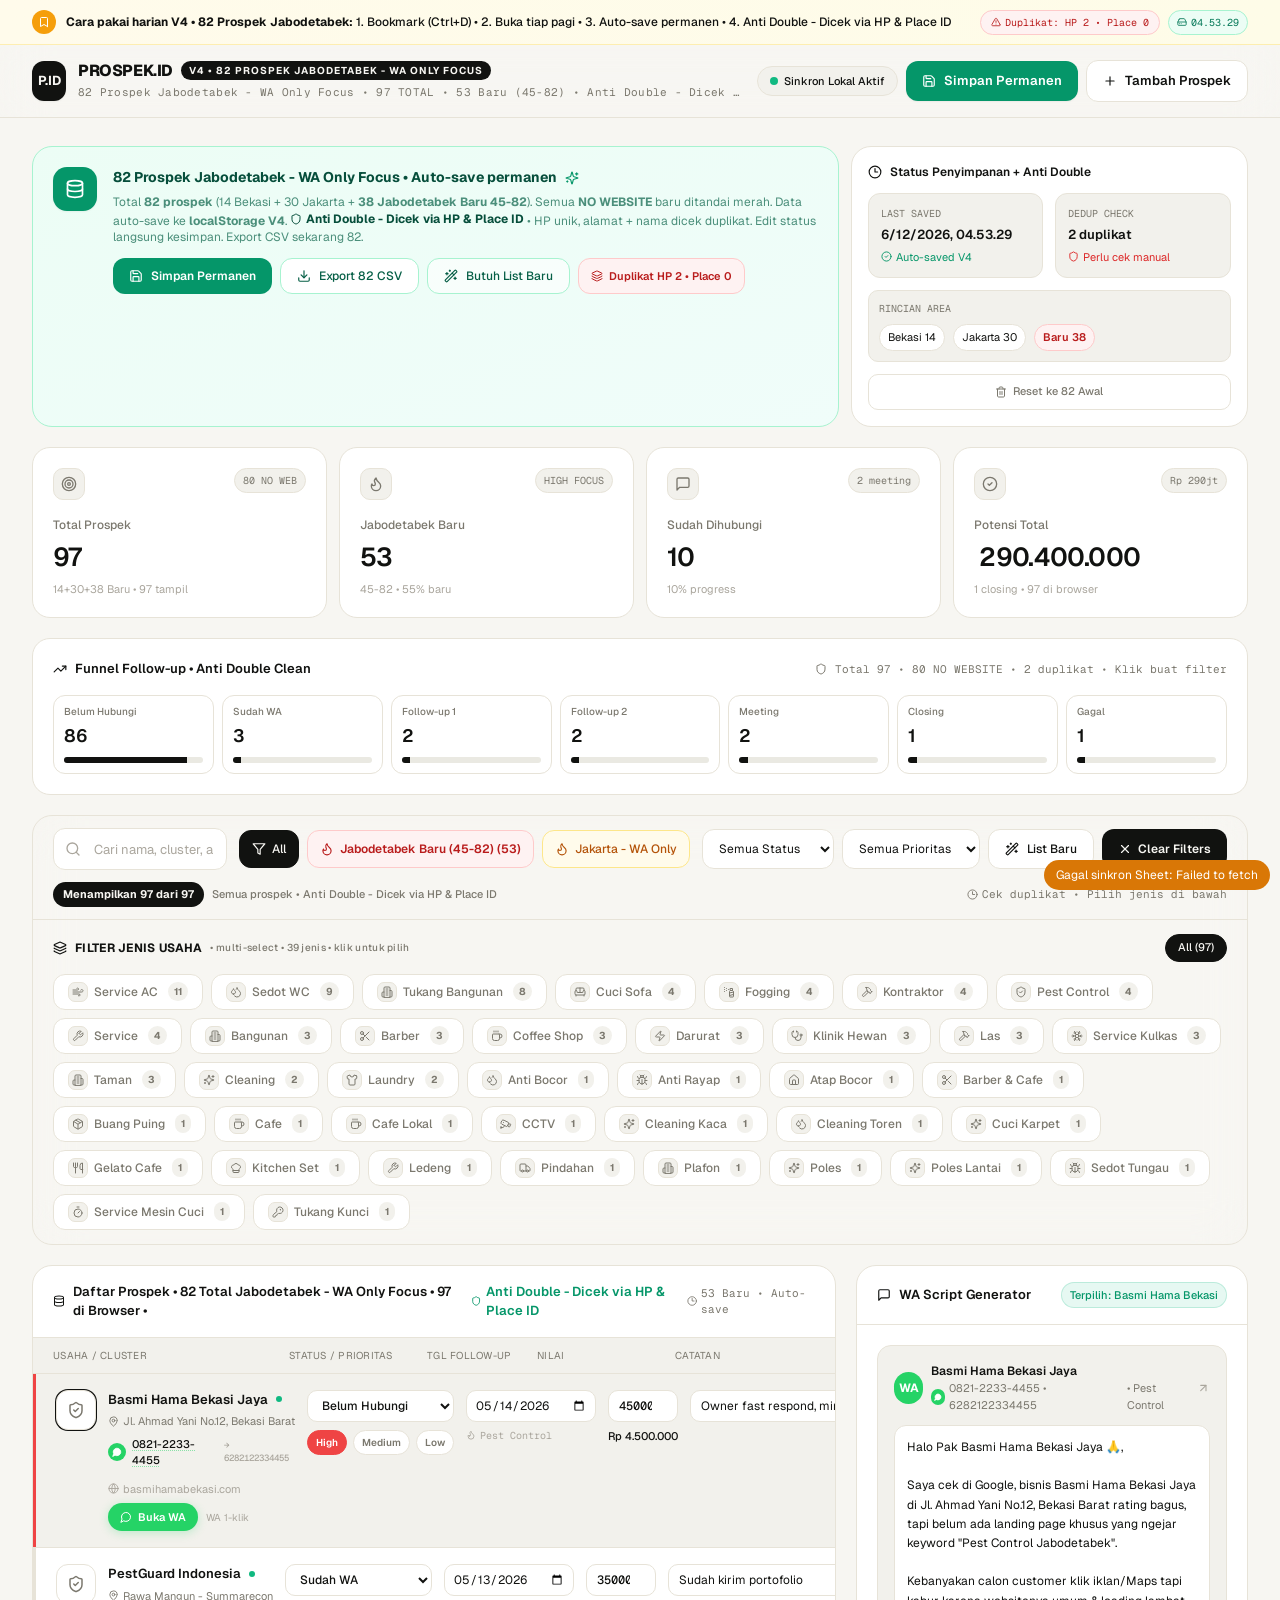
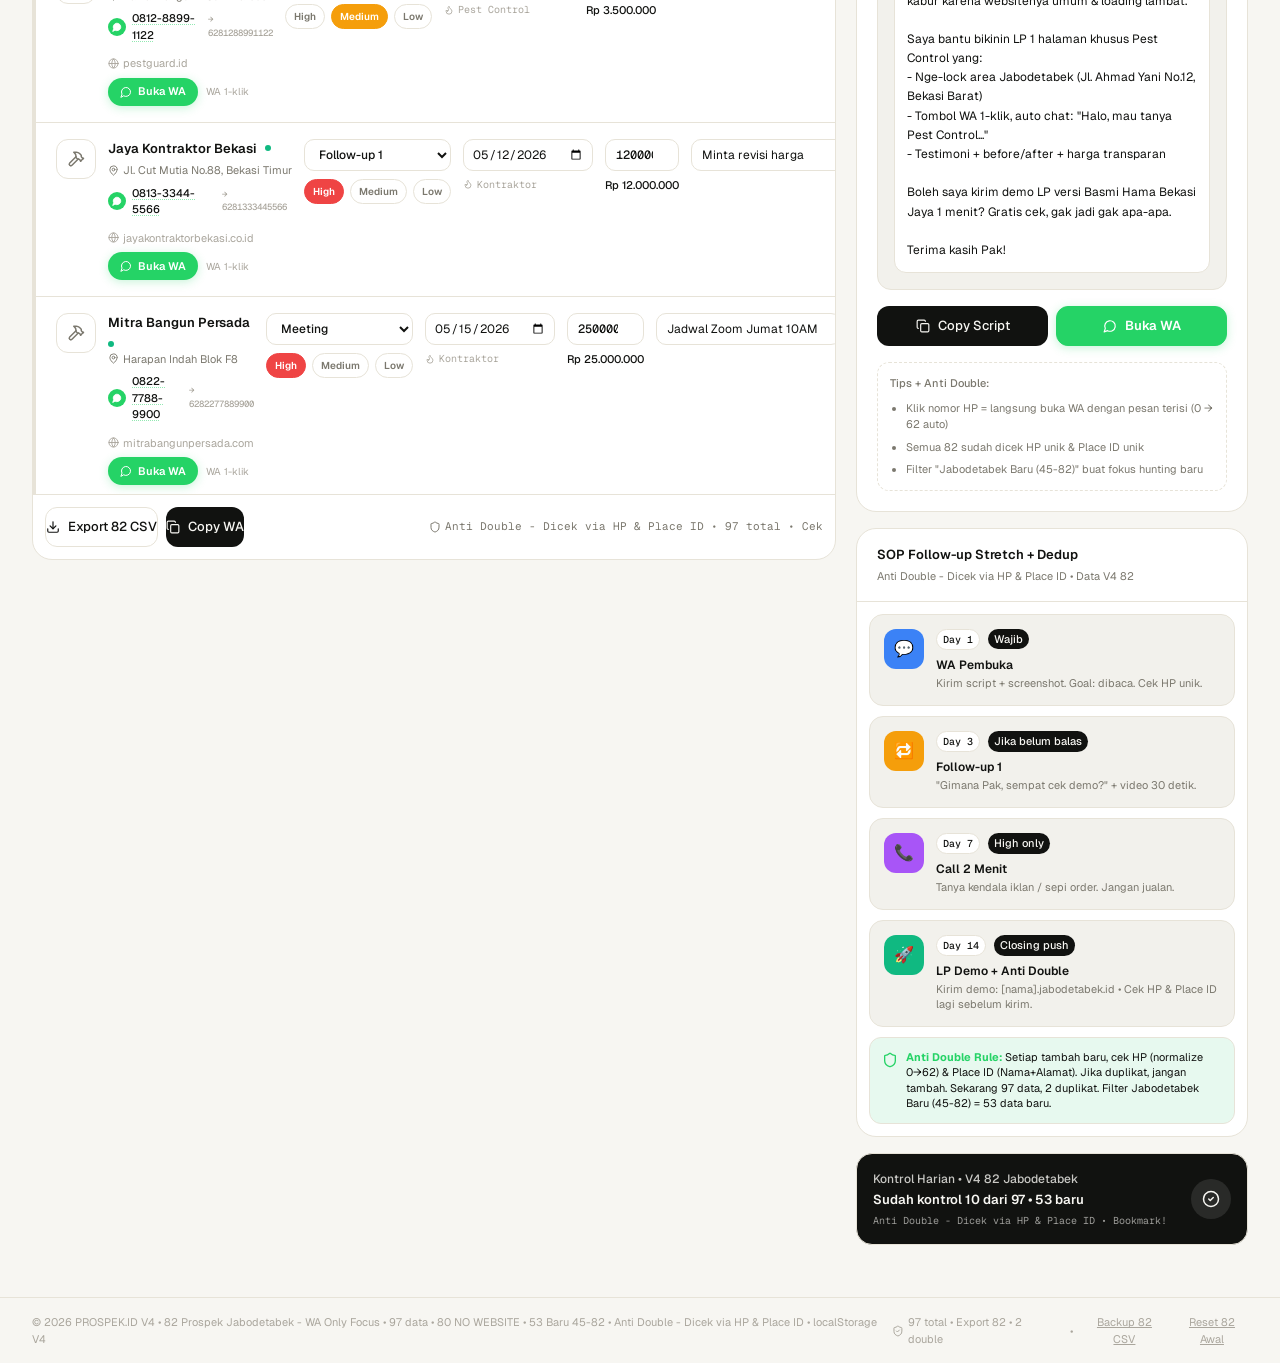
==== commit d327e896: "fix(ui): panel filter tidak lagi menempel dan menutupi daftar prospek Panel filter bawaan dashboard " ====
--- a/index.html
+++ b/index.html
@@ -7,6 +7,7 @@
   <style>@import url("https://fonts.googleapis.com/css2?family=Geist:wght@400;500;600;700&family=Geist+Mono:wght@400;500&display=swap");*,:after,:before{--tw-border-spacing-x:0;--tw-border-spacing-y:0;--tw-translate-x:0;--tw-translate-y:0;--tw-rotate:0;--tw-skew-x:0;--tw-skew-y:0;--tw-scale-x:1;--tw-scale-y:1;--tw-pan-x: ;--tw-pan-y: ;--tw-pinch-zoom: ;--tw-scroll-snap-strictness:proximity;--tw-gradient-from-position: ;--tw-gradient-via-position: ;--tw-gradient-to-position: ;--tw-ordinal: ;--tw-slashed-zero: ;--tw-numeric-figure: ;--tw-numeric-spacing: ;--tw-numeric-fraction: ;--tw-ring-inset: ;--tw-ring-offset-width:0px;--tw-ring-offset-color:#fff;--tw-ring-color:rgba(59,130,246,.5);--tw-ring-offset-shadow:0 0 #0000;--tw-ring-shadow:0 0 #0000;--tw-shadow:0 0 #0000;--tw-shadow-colored:0 0 #0000;--tw-blur: ;--tw-brightness: ;--tw-contrast: ;--tw-grayscale: ;--tw-hue-rotate: ;--tw-invert: ;--tw-saturate: ;--tw-sepia: ;--tw-drop-shadow: ;--tw-backdrop-blur: ;--tw-backdrop-brightness: ;--tw-backdrop-contrast: ;--tw-backdrop-grayscale: ;--tw-backdrop-hue-rotate: ;--tw-backdrop-invert: ;--tw-backdrop-opacity: ;--tw-backdrop-saturate: ;--tw-backdrop-sepia: ;--tw-contain-size: ;--tw-contain-layout: ;--tw-contain-paint: ;--tw-contain-style: }::backdrop{--tw-border-spacing-x:0;--tw-border-spacing-y:0;--tw-translate-x:0;--tw-translate-y:0;--tw-rotate:0;--tw-skew-x:0;--tw-skew-y:0;--tw-scale-x:1;--tw-scale-y:1;--tw-pan-x: ;--tw-pan-y: ;--tw-pinch-zoom: ;--tw-scroll-snap-strictness:proximity;--tw-gradient-from-position: ;--tw-gradient-via-position: ;--tw-gradient-to-position: ;--tw-ordinal: ;--tw-slashed-zero: ;--tw-numeric-figure: ;--tw-numeric-spacing: ;--tw-numeric-fraction: ;--tw-ring-inset: ;--tw-ring-offset-width:0px;--tw-ring-offset-color:#fff;--tw-ring-color:rgba(59,130,246,.5);--tw-ring-offset-shadow:0 0 #0000;--tw-ring-shadow:0 0 #0000;--tw-shadow:0 0 #0000;--tw-shadow-colored:0 0 #0000;--tw-blur: ;--tw-brightness: ;--tw-contrast: ;--tw-grayscale: ;--tw-hue-rotate: ;--tw-invert: ;--tw-saturate: ;--tw-sepia: ;--tw-drop-shadow: ;--tw-backdrop-blur: ;--tw-backdrop-brightness: ;--tw-backdrop-contrast: ;--tw-backdrop-grayscale: ;--tw-backdrop-hue-rotate: ;--tw-backdrop-invert: ;--tw-backdrop-opacity: ;--tw-backdrop-saturate: ;--tw-backdrop-sepia: ;--tw-contain-size: ;--tw-contain-layout: ;--tw-contain-paint: ;--tw-contain-style: }
 
 /*! tailwindcss v3.4.18 | MIT License | https://tailwindcss.com*/*,:after,:before{box-sizing:border-box;border:0 solid #e5e7eb}:after,:before{--tw-content:""}:host,html{line-height:1.5;-webkit-text-size-adjust:100%;-moz-tab-size:4;-o-tab-size:4;tab-size:4;font-family:ui-sans-serif,system-ui,sans-serif,Apple Color Emoji,Segoe UI Emoji,Segoe UI Symbol,Noto Color Emoji;font-feature-settings:normal;font-variation-settings:normal;-webkit-tap-highlight-color:transparent}body{margin:0;line-height:inherit}hr{height:0;color:inherit;border-top-width:1px}abbr:where([title]){-webkit-text-decoration:underline dotted;text-decoration:underline dotted}h1,h2,h3,h4,h5,h6{font-size:inherit;font-weight:inherit}a{color:inherit;text-decoration:inherit}b,strong{font-weight:bolder}code,kbd,pre,samp{font-family:ui-monospace,SFMono-Regular,Menlo,Monaco,Consolas,Liberation Mono,Courier New,monospace;font-feature-settings:normal;font-variation-settings:normal;font-size:1em}small{font-size:80%}sub,sup{font-size:75%;line-height:0;position:relative;vertical-align:baseline}sub{bottom:-.25em}sup{top:-.5em}table{text-indent:0;border-color:inherit;border-collapse:collapse}button,input,optgroup,select,textarea{font-family:inherit;font-feature-settings:inherit;font-variation-settings:inherit;font-size:100%;font-weight:inherit;line-height:inherit;letter-spacing:inherit;color:inherit;margin:0;padding:0}button,select{text-transform:none}button,input:where([type=button]),input:where([type=reset]),input:where([type=submit]){-webkit-appearance:button;background-color:transparent;background-image:none}:-moz-focusring{outline:auto}:-moz-ui-invalid{box-shadow:none}progress{vertical-align:baseline}::-webkit-inner-spin-button,::-webkit-outer-spin-button{height:auto}[type=search]{-webkit-appearance:textfield;outline-offset:-2px}::-webkit-search-decoration{-webkit-appearance:none}::-webkit-file-upload-button{-webkit-appearance:button;font:inherit}summary{display:list-item}blockquote,dd,dl,figure,h1,h2,h3,h4,h5,h6,hr,p,pre{margin:0}fieldset{margin:0}fieldset,legend{padding:0}menu,ol,ul{list-style:none;margin:0;padding:0}dialog{padding:0}textarea{resize:vertical}input::-moz-placeholder,textarea::-moz-placeholder{opacity:1;color:#9ca3af}input::placeholder,textarea::placeholder{opacity:1;color:#9ca3af}[role=button],button{cursor:pointer}:disabled{cursor:default}audio,canvas,embed,iframe,img,object,svg,video{display:block;vertical-align:middle}img,video{max-width:100%;height:auto}[hidden]:where(:not([hidden=until-found])){display:none}.fixed{position:fixed}.absolute{position:absolute}.relative{position:relative}.sticky{position:sticky}.inset-0{inset:0}.bottom-0{bottom:0}.left-0{left:0}.left-3{left:.75rem}.right-0{right:0}.right-2{right:.5rem}.top-0{top:0}.top-1\/2{top:50%}.top-2{top:.5rem}.top-\[46px\]{top:46px}.top-\[80px\]{top:80px}.z-20{z-index:20}.z-30{z-index:30}.z-40{z-index:40}.z-50{z-index:50}.col-span-12{grid-column:span 12/span 12}.mx-auto{margin-left:auto;margin-right:auto}.mb-2{margin-bottom:.5rem}.mb-3{margin-bottom:.75rem}.mb-4{margin-bottom:1rem}.ml-1{margin-left:.25rem}.ml-2{margin-left:.5rem}.ml-auto{margin-left:auto}.mr-1{margin-right:.25rem}.mt-0\.5{margin-top:.125rem}.mt-1{margin-top:.25rem}.mt-1\.5{margin-top:.375rem}.mt-2{margin-top:.5rem}.mt-2\.5{margin-top:.625rem}.mt-3{margin-top:.75rem}.mt-4{margin-top:1rem}.mt-5{margin-top:1.25rem}.mt-6{margin-top:1.5rem}.flex{display:flex}.inline-flex{display:inline-flex}.table{display:table}.grid{display:grid}.hidden{display:none}.h-1\.5{height:.375rem}.h-10{height:2.5rem}.h-11{height:2.75rem}.h-2{height:.5rem}.h-4{height:1rem}.h-5{height:1.25rem}.h-6{height:1.5rem}.h-7{height:1.75rem}.h-8{height:2rem}.h-9{height:2.25rem}.h-\[18px\]{height:18px}.h-\[28px\]{height:28px}.h-\[30px\]{height:30px}.h-\[32px\]{height:32px}.h-\[34px\]{height:34px}.h-\[36px\]{height:36px}.h-\[38px\]{height:38px}.h-\[40px\]{height:40px}.h-\[42px\]{height:42px}.h-\[44px\]{height:44px}.h-\[46px\]{height:46px}.h-\[48px\]{height:48px}.h-\[68px\]{height:68px}.h-\[72px\]{height:72px}.h-auto{height:auto}.h-full{height:100%}.max-h-\[120px\]{max-height:120px}.max-h-\[220px\]{max-height:220px}.max-h-\[320px\]{max-height:320px}.max-h-\[680px\]{max-height:680px}.max-h-\[720px\]{max-height:720px}.max-h-\[760px\]{max-height:760px}.max-h-\[88vh\]{max-height:88vh}.max-h-\[90vh\]{max-height:90vh}.max-h-\[92vh\]{max-height:92vh}.min-h-\[220px\]{min-height:220px}.min-h-\[240px\]{min-height:240px}.min-h-screen{min-height:100vh}.w-1\.5{width:.375rem}.w-10{width:2.5rem}.w-11{width:2.75rem}.w-2{width:.5rem}.w-4{width:1rem}.w-5{width:1.25rem}.w-6{width:1.5rem}.w-7{width:1.75rem}.w-8{width:2rem}.w-9{width:2.25rem}.w-\[160px\]{width:160px}.w-\[18px\]{width:18px}.w-\[32px\]{width:32px}.w-\[34px\]{width:34px}.w-full{width:100%}.min-w-0{min-width:0}.min-w-\[900px\]{min-width:900px}.max-w-\[1440px\]{max-width:1440px}.max-w-\[420px\]{max-width:420px}.max-w-\[640px\]{max-width:640px}.flex-1{flex:1 1 0%}.shrink-0{flex-shrink:0}.-translate-y-1\/2{--tw-translate-y:-50%;transform:translate(var(--tw-translate-x),var(--tw-translate-y)) rotate(var(--tw-rotate)) skewX(var(--tw-skew-x)) skewY(var(--tw-skew-y)) scaleX(var(--tw-scale-x)) scaleY(var(--tw-scale-y))}@keyframes pulse{50%{opacity:.5}}.animate-pulse{animation:pulse 2s cubic-bezier(.4,0,.6,1) infinite}.cursor-pointer{cursor:pointer}.resize-y{resize:vertical}.list-disc{list-style-type:disc}.grid-cols-1{grid-template-columns:repeat(1,minmax(0,1fr))}.grid-cols-12{grid-template-columns:repeat(12,minmax(0,1fr))}.grid-cols-2{grid-template-columns:repeat(2,minmax(0,1fr))}.grid-cols-3{grid-template-columns:repeat(3,minmax(0,1fr))}.grid-cols-4{grid-template-columns:repeat(4,minmax(0,1fr))}.grid-cols-5{grid-template-columns:repeat(5,minmax(0,1fr))}.grid-cols-\[1\.6fr_0\.9fr_0\.7fr_0\.9fr_1fr\]{grid-template-columns:1.6fr .9fr .7fr .9fr 1fr}.flex-col{flex-direction:column}.flex-wrap{flex-wrap:wrap}.items-start{align-items:flex-start}.items-end{align-items:flex-end}.items-center{align-items:center}.justify-center{justify-content:center}.justify-between{justify-content:space-between}.gap-1{gap:.25rem}.gap-1\.5{gap:.375rem}.gap-2{gap:.5rem}.gap-2\.5{gap:.625rem}.gap-3{gap:.75rem}.gap-4{gap:1rem}.space-y-1\.5>:not([hidden])~:not([hidden]){--tw-space-y-reverse:0;margin-top:calc(.375rem*(1 - var(--tw-space-y-reverse)));margin-bottom:calc(.375rem*var(--tw-space-y-reverse))}.space-y-2\.5>:not([hidden])~:not([hidden]){--tw-space-y-reverse:0;margin-top:calc(.625rem*(1 - var(--tw-space-y-reverse)));margin-bottom:calc(.625rem*var(--tw-space-y-reverse))}.space-y-3>:not([hidden])~:not([hidden]){--tw-space-y-reverse:0;margin-top:calc(.75rem*(1 - var(--tw-space-y-reverse)));margin-bottom:calc(.75rem*var(--tw-space-y-reverse))}.space-y-4>:not([hidden])~:not([hidden]){--tw-space-y-reverse:0;margin-top:calc(1rem*(1 - var(--tw-space-y-reverse)));margin-bottom:calc(1rem*var(--tw-space-y-reverse))}.space-y-5>:not([hidden])~:not([hidden]){--tw-space-y-reverse:0;margin-top:calc(1.25rem*(1 - var(--tw-space-y-reverse)));margin-bottom:calc(1.25rem*var(--tw-space-y-reverse))}.divide-y>:not([hidden])~:not([hidden]){--tw-divide-y-reverse:0;border-top-width:calc(1px*(1 - var(--tw-divide-y-reverse)));border-bottom-width:calc(1px*var(--tw-divide-y-reverse))}.divide-\[var\(--border\)\]>:not([hidden])~:not([hidden]){border-color:var(--border)}.self-end{align-self:flex-end}.overflow-auto{overflow:auto}.overflow-hidden{overflow:hidden}.overflow-x-auto{overflow-x:auto}.overflow-y-auto{overflow-y:auto}.overflow-x-clip{overflow-x:clip}.truncate{overflow:hidden;text-overflow:ellipsis}.truncate,.whitespace-nowrap{white-space:nowrap}.whitespace-pre-wrap{white-space:pre-wrap}.rounded{border-radius:.25rem}.rounded-\[10px\]{border-radius:10px}.rounded-\[12px\]{border-radius:12px}.rounded-\[14px\]{border-radius:14px}.rounded-\[16px\]{border-radius:16px}.rounded-\[18px\]{border-radius:18px}.rounded-\[20px\]{border-radius:20px}.rounded-\[6px\]{border-radius:6px}.rounded-\[7px\]{border-radius:7px}.rounded-\[9px\]{border-radius:9px}.rounded-full{border-radius:9999px}.rounded-t-\[24px\]{border-top-left-radius:24px;border-top-right-radius:24px}.border{border-width:1px}.border-2{border-width:2px}.border-y{border-top-width:1px}.border-b,.border-y{border-bottom-width:1px}.border-l-\[3px\]{border-left-width:3px}.border-t{border-top-width:1px}.border-dashed{border-style:dashed}.border-\[\#25D366\]{--tw-border-opacity:1;border-color:rgb(37 211 102/var(--tw-border-opacity,1))}.border-\[var\(--border\)\]{border-color:var(--border)}.border-\[var\(--text\)\]{border-color:var(--text)}.border-\[var\(--wa\)\]{border-color:var(--wa)}.border-amber-200{--tw-border-opacity:1;border-color:rgb(253 230 138/var(--tw-border-opacity,1))}.border-amber-200\/60{border-color:hsla(48,97%,77%,.6)}.border-amber-500{--tw-border-opacity:1;border-color:rgb(245 158 11/var(--tw-border-opacity,1))}.border-amber-600{--tw-border-opacity:1;border-color:rgb(217 119 6/var(--tw-border-opacity,1))}.border-blue-200{--tw-border-opacity:1;border-color:rgb(191 219 254/var(--tw-border-opacity,1))}.border-emerald-200{--tw-border-opacity:1;border-color:rgb(167 243 208/var(--tw-border-opacity,1))}.border-emerald-500{--tw-border-opacity:1;border-color:rgb(16 185 129/var(--tw-border-opacity,1))}.border-emerald-500\/20{border-color:rgba(16,185,129,.2)}.border-purple-200{--tw-border-opacity:1;border-color:rgb(233 213 255/var(--tw-border-opacity,1))}.border-red-200{--tw-border-opacity:1;border-color:rgb(254 202 202/var(--tw-border-opacity,1))}.border-red-500{--tw-border-opacity:1;border-color:rgb(239 68 68/var(--tw-border-opacity,1))}.border-red-600{--tw-border-opacity:1;border-color:rgb(220 38 38/var(--tw-border-opacity,1))}.border-white{--tw-border-opacity:1;border-color:rgb(255 255 255/var(--tw-border-opacity,1))}.border-l-amber-500{--tw-border-opacity:1;border-left-color:rgb(245 158 11/var(--tw-border-opacity,1))}.border-l-emerald-500{--tw-border-opacity:1;border-left-color:rgb(16 185 129/var(--tw-border-opacity,1))}.border-l-red-500{--tw-border-opacity:1;border-left-color:rgb(239 68 68/var(--tw-border-opacity,1))}.bg-\[\#0e0e0f\]{--tw-bg-opacity:1;background-color:rgb(14 14 15/var(--tw-bg-opacity,1))}.bg-\[\#25D366\]{--tw-bg-opacity:1;background-color:rgb(37 211 102/var(--tw-bg-opacity,1))}.bg-\[\#fef2f2\]{--tw-bg-opacity:1;background-color:rgb(254 242 242/var(--tw-bg-opacity,1))}.bg-\[var\(--bg\)\]{background-color:var(--bg)}.bg-\[var\(--border\)\]{background-color:var(--border)}.bg-\[var\(--primary-soft\)\]{background-color:var(--primary-soft)}.bg-\[var\(--surface\)\]{background-color:var(--surface)}.bg-\[var\(--surface-2\)\]{background-color:var(--surface-2)}.bg-\[var\(--surface-3\)\]{background-color:var(--surface-3)}.bg-\[var\(--text\)\]{background-color:var(--text)}.bg-\[var\(--wa\)\]{background-color:var(--wa)}.bg-amber-100{--tw-bg-opacity:1;background-color:rgb(254 243 199/var(--tw-bg-opacity,1))}.bg-amber-50{--tw-bg-opacity:1;background-color:rgb(255 251 235/var(--tw-bg-opacity,1))}.bg-amber-50\/50{background-color:rgba(255,251,235,.5)}.bg-amber-500{--tw-bg-opacity:1;background-color:rgb(245 158 11/var(--tw-bg-opacity,1))}.bg-amber-600{--tw-bg-opacity:1;background-color:rgb(217 119 6/var(--tw-bg-opacity,1))}.bg-black\/40{background-color:rgba(0,0,0,.4)}.bg-black\/50{background-color:rgba(0,0,0,.5)}.bg-blue-100{--tw-bg-opacity:1;background-color:rgb(219 234 254/var(--tw-bg-opacity,1))}.bg-blue-50{--tw-bg-opacity:1;background-color:rgb(239 246 255/var(--tw-bg-opacity,1))}.bg-blue-500{--tw-bg-opacity:1;background-color:rgb(59 130 246/var(--tw-bg-opacity,1))}.bg-emerald-100{--tw-bg-opacity:1;background-color:rgb(209 250 229/var(--tw-bg-opacity,1))}.bg-emerald-50{--tw-bg-opacity:1;background-color:rgb(236 253 245/var(--tw-bg-opacity,1))}.bg-emerald-500{--tw-bg-opacity:1;background-color:rgb(16 185 129/var(--tw-bg-opacity,1))}.bg-emerald-500\/10{background-color:rgba(16,185,129,.1)}.bg-emerald-600{--tw-bg-opacity:1;background-color:rgb(5 150 105/var(--tw-bg-opacity,1))}.bg-purple-100{--tw-bg-opacity:1;background-color:rgb(243 232 255/var(--tw-bg-opacity,1))}.bg-purple-50{--tw-bg-opacity:1;background-color:rgb(250 245 255/var(--tw-bg-opacity,1))}.bg-purple-500{--tw-bg-opacity:1;background-color:rgb(168 85 247/var(--tw-bg-opacity,1))}.bg-red-50{--tw-bg-opacity:1;background-color:rgb(254 242 242/var(--tw-bg-opacity,1))}.bg-red-500{--tw-bg-opacity:1;background-color:rgb(239 68 68/var(--tw-bg-opacity,1))}.bg-red-600{--tw-bg-opacity:1;background-color:rgb(220 38 38/var(--tw-bg-opacity,1))}.bg-white{--tw-bg-opacity:1;background-color:rgb(255 255 255/var(--tw-bg-opacity,1))}.bg-white\/10{background-color:hsla(0,0%,100%,.1)}.bg-white\/20{background-color:hsla(0,0%,100%,.2)}.bg-white\/60{background-color:hsla(0,0%,100%,.6)}.bg-zinc-400{--tw-bg-opacity:1;background-color:rgb(161 161 170/var(--tw-bg-opacity,1))}.bg-gradient-to-br{background-image:linear-gradient(to bottom right,var(--tw-gradient-stops))}.bg-gradient-to-r{background-image:linear-gradient(to right,var(--tw-gradient-stops))}.from-\[var\(--primary-soft\)\]{--tw-gradient-from:var(--primary-soft) var(--tw-gradient-from-position);--tw-gradient-to:hsla(0,0%,100%,0) var(--tw-gradient-to-position);--tw-gradient-stops:var(--tw-gradient-from),var(--tw-gradient-to)}.from-amber-50{--tw-gradient-from:#fffbeb var(--tw-gradient-from-position);--tw-gradient-to:rgba(255,251,235,0) var(--tw-gradient-to-position);--tw-gradient-stops:var(--tw-gradient-from),var(--tw-gradient-to)}.from-emerald-50{--tw-gradient-from:#ecfdf5 var(--tw-gradient-from-position);--tw-gradient-to:rgba(236,253,245,0) var(--tw-gradient-to-position);--tw-gradient-stops:var(--tw-gradient-from),var(--tw-gradient-to)}.to-\[\#dcfce7\]{--tw-gradient-to:#dcfce7 var(--tw-gradient-to-position)}.to-teal-50{--tw-gradient-to:#f0fdfa var(--tw-gradient-to-position)}.to-yellow-50{--tw-gradient-to:#fefce8 var(--tw-gradient-to-position)}.fill-white{fill:#fff}.stroke-white{stroke:#fff}.p-0{padding:0}.p-1{padding:.25rem}.p-10{padding:2.5rem}.p-12{padding:3rem}.p-2{padding:.5rem}.p-2\.5{padding:.625rem}.p-3{padding:.75rem}.p-3\.5{padding:.875rem}.p-4{padding:1rem}.p-5{padding:1.25rem}.p-6{padding:1.5rem}.px-1{padding-left:.25rem;padding-right:.25rem}.px-1\.5{padding-left:.375rem;padding-right:.375rem}.px-2{padding-left:.5rem;padding-right:.5rem}.px-2\.5{padding-left:.625rem;padding-right:.625rem}.px-3{padding-left:.75rem;padding-right:.75rem}.px-3\.5{padding-left:.875rem;padding-right:.875rem}.px-4{padding-left:1rem;padding-right:1rem}.px-5{padding-left:1.25rem;padding-right:1.25rem}.px-6{padding-left:1.5rem;padding-right:1.5rem}.py-0\.5{padding-top:.125rem;padding-bottom:.125rem}.py-1{padding-top:.25rem;padding-bottom:.25rem}.py-1\.5{padding-top:.375rem;padding-bottom:.375rem}.py-2{padding-top:.5rem;padding-bottom:.5rem}.py-2\.5{padding-top:.625rem;padding-bottom:.625rem}.py-3{padding-top:.75rem;padding-bottom:.75rem}.py-3\.5{padding-top:.875rem;padding-bottom:.875rem}.py-4{padding-top:1rem;padding-bottom:1rem}.py-5{padding-top:1.25rem;padding-bottom:1.25rem}.pb-1{padding-bottom:.25rem}.pl-10{padding-left:2.5rem}.pl-4{padding-left:1rem}.pr-3{padding-right:.75rem}.text-left{text-align:left}.text-center{text-align:center}.font-mono{font-family:ui-monospace,SFMono-Regular,Menlo,Monaco,Consolas,Liberation Mono,Courier New,monospace}.text-\[10px\]{font-size:10px}.text-\[11px\]{font-size:11px}.text-\[12px\]{font-size:12px}.text-\[13px\]{font-size:13px}.text-\[14px\]{font-size:14px}.text-\[15px\]{font-size:15px}.text-\[16px\]{font-size:16px}.text-\[17px\]{font-size:17px}.text-\[18px\]{font-size:18px}.text-\[22px\]{font-size:22px}.text-\[26px\]{font-size:26px}.text-\[8px\]{font-size:8px}.text-\[9px\]{font-size:9px}.font-bold{font-weight:700}.font-extrabold{font-weight:800}.font-medium{font-weight:500}.font-semibold{font-weight:600}.uppercase{text-transform:uppercase}.leading-\[1\.6\]{line-height:1.6}.leading-none{line-height:1}.leading-snug{line-height:1.375}.leading-tight{line-height:1.25}.tracking-tight{letter-spacing:-.025em}.tracking-wide{letter-spacing:.025em}.tracking-widest{letter-spacing:.1em}.text-\[\#f5f3ef\]{--tw-text-opacity:1;color:rgb(245 243 239/var(--tw-text-opacity,1))}.text-\[var\(--bg\)\]{color:var(--bg)}.text-\[var\(--primary\)\]{color:var(--primary)}.text-\[var\(--text\)\]{color:var(--text)}.text-\[var\(--text-faint\)\]{color:var(--text-faint)}.text-\[var\(--text-muted\)\]{color:var(--text-muted)}.text-\[var\(--wa\)\]{color:var(--wa)}.text-\[var\(--wa-dark\)\]{color:var(--wa-dark)}.text-amber-600{--tw-text-opacity:1;color:rgb(217 119 6/var(--tw-text-opacity,1))}.text-amber-700{--tw-text-opacity:1;color:rgb(180 83 9/var(--tw-text-opacity,1))}.text-amber-800\/70{color:rgba(146,64,14,.7)}.text-amber-900{--tw-text-opacity:1;color:rgb(120 53 15/var(--tw-text-opacity,1))}.text-black{--tw-text-opacity:1;color:rgb(0 0 0/var(--tw-text-opacity,1))}.text-blue-700{--tw-text-opacity:1;color:rgb(29 78 216/var(--tw-text-opacity,1))}.text-emerald-600{--tw-text-opacity:1;color:rgb(5 150 105/var(--tw-text-opacity,1))}.text-emerald-700{--tw-text-opacity:1;color:rgb(4 120 87/var(--tw-text-opacity,1))}.text-emerald-800{--tw-text-opacity:1;color:rgb(6 95 70/var(--tw-text-opacity,1))}.text-emerald-800\/70{color:rgba(6,95,70,.7)}.text-emerald-900{--tw-text-opacity:1;color:rgb(6 78 59/var(--tw-text-opacity,1))}.text-purple-700{--tw-text-opacity:1;color:rgb(126 34 206/var(--tw-text-opacity,1))}.text-red-600{--tw-text-opacity:1;color:rgb(220 38 38/var(--tw-text-opacity,1))}.text-red-700{--tw-text-opacity:1;color:rgb(185 28 28/var(--tw-text-opacity,1))}.text-red-800{--tw-text-opacity:1;color:rgb(153 27 27/var(--tw-text-opacity,1))}.text-white{--tw-text-opacity:1;color:rgb(255 255 255/var(--tw-text-opacity,1))}.underline{text-decoration-line:underline}.decoration-\[\#25D366\]\/50{text-decoration-color:rgba(37,211,102,.5)}.decoration-dotted{text-decoration-style:dotted}.underline-offset-2{text-underline-offset:2px}.antialiased{-webkit-font-smoothing:antialiased;-moz-osx-font-smoothing:grayscale}.opacity-60{opacity:.6}.opacity-70{opacity:.7}.opacity-80{opacity:.8}.shadow{--tw-shadow:0 1px 3px 0 rgba(0,0,0,.1),0 1px 2px -1px rgba(0,0,0,.1);--tw-shadow-colored:0 1px 3px 0 var(--tw-shadow-color),0 1px 2px -1px var(--tw-shadow-color)}.shadow,.shadow-2xl{box-shadow:var(--tw-ring-offset-shadow,0 0 #0000),var(--tw-ring-shadow,0 0 #0000),var(--tw-shadow)}.shadow-2xl{--tw-shadow:0 25px 50px -12px rgba(0,0,0,.25);--tw-shadow-colored:0 25px 50px -12px var(--tw-shadow-color)}.shadow-\[0_2px_10px_rgba\(37\2c 211\2c 102\2c 0\.25\)\]{--tw-shadow:0 2px 10px rgba(37,211,102,.25);--tw-shadow-colored:0 2px 10px var(--tw-shadow-color)}.shadow-\[0_2px_10px_rgba\(37\2c 211\2c 102\2c 0\.25\)\],.shadow-sm{box-shadow:var(--tw-ring-offset-shadow,0 0 #0000),var(--tw-ring-shadow,0 0 #0000),var(--tw-shadow)}.shadow-sm{--tw-shadow:0 1px 2px 0 rgba(0,0,0,.05);--tw-shadow-colored:0 1px 2px 0 var(--tw-shadow-color)}.shadow-xl{--tw-shadow:0 20px 25px -5px rgba(0,0,0,.1),0 8px 10px -6px rgba(0,0,0,.1);--tw-shadow-colored:0 20px 25px -5px var(--tw-shadow-color),0 8px 10px -6px var(--tw-shadow-color);box-shadow:var(--tw-ring-offset-shadow,0 0 #0000),var(--tw-ring-shadow,0 0 #0000),var(--tw-shadow)}.shadow-\[var\(--shadow\)\]{--tw-shadow-color:var(--shadow);--tw-shadow:var(--tw-shadow-colored)}.shadow-\[var\(--shadow-wa\)\]{--tw-shadow-color:var(--shadow-wa);--tw-shadow:var(--tw-shadow-colored)}.outline-none{outline:2px solid transparent;outline-offset:2px}.ring-1{--tw-ring-offset-shadow:var(--tw-ring-inset) 0 0 0 var(--tw-ring-offset-width) var(--tw-ring-offset-color);--tw-ring-shadow:var(--tw-ring-inset) 0 0 0 calc(1px + var(--tw-ring-offset-width)) var(--tw-ring-color);box-shadow:var(--tw-ring-offset-shadow),var(--tw-ring-shadow),var(--tw-shadow,0 0 #0000)}.ring-\[var\(--text\)\]{--tw-ring-color:var(--text)}.filter{filter:var(--tw-blur) var(--tw-brightness) var(--tw-contrast) var(--tw-grayscale) var(--tw-hue-rotate) var(--tw-invert) var(--tw-saturate) var(--tw-sepia) var(--tw-drop-shadow)}.backdrop-blur-sm{--tw-backdrop-blur:blur(4px)}.backdrop-blur-sm,.backdrop-blur-xl{backdrop-filter:var(--tw-backdrop-blur) var(--tw-backdrop-brightness) var(--tw-backdrop-contrast) var(--tw-backdrop-grayscale) var(--tw-backdrop-hue-rotate) var(--tw-backdrop-invert) var(--tw-backdrop-opacity) var(--tw-backdrop-saturate) var(--tw-backdrop-sepia)}.backdrop-blur-xl{--tw-backdrop-blur:blur(24px)}.transition{transition-property:color,background-color,border-color,text-decoration-color,fill,stroke,opacity,box-shadow,transform,filter,backdrop-filter;transition-timing-function:cubic-bezier(.4,0,.2,1);transition-duration:.15s}.transition-all{transition-property:all;transition-timing-function:cubic-bezier(.4,0,.2,1);transition-duration:.15s}:root{--bg:#f7f6f2;--surface:#fff;--surface-2:#f2f1ec;--surface-3:#eae9e2;--border:#e7e3d8;--border-strong:#d7d2c3;--text:#111210;--text-muted:#7b786e;--text-faint:#aaa69d;--primary:#25d366;--primary-dark:#128c7e;--primary-soft:#e7f9ef;--wa:#25d366;--wa-dark:#128c7e;--high:#ef4444;--med:#f59e0b;--low:#10b981;--shadow:0 8px 30px rgba(17,18,16,.06);--shadow-wa:0 8px 24px rgba(37,211,102,.24)}@media (prefers-color-scheme:dark){:root{--bg:#0c0f0d;--surface:#161a18;--surface-2:#1d221f;--surface-3:#262c28;--border:#262c28;--border-strong:#333a35;--text:#eef4ef;--text-muted:#9aa39a;--text-faint:#5c6660;--primary:#25d366;--primary-dark:#1eb85a;--primary-soft:#13281a;--shadow:0 16px 50px rgba(0,0,0,.45);--shadow-wa:0 8px 28px rgba(37,211,102,.18)}}*{font-family:Geist,sans-serif}.mono{font-family:Geist Mono,monospace}::-webkit-scrollbar{width:6px;height:6px}::-webkit-scrollbar-thumb{background:var(--border-strong);border-radius:999px}@keyframes waPulse{0%{box-shadow:0 0 0 0 rgba(37,211,102,.35)}70%{box-shadow:0 0 0 10px rgba(37,211,102,0)}to{box-shadow:0 0 0 0 rgba(37,211,102,0)}}.placeholder\:text-\[var\(--text-faint\)\]::-moz-placeholder{color:var(--text-faint)}.placeholder\:text-\[var\(--text-faint\)\]::placeholder{color:var(--text-faint)}.hover\:border-\[var\(--border-strong\)\]:hover{border-color:var(--border-strong)}.hover\:border-\[var\(--text\)\]:hover{border-color:var(--text)}.hover\:bg-\[\#128C7E\]:hover{--tw-bg-opacity:1;background-color:rgb(18 140 126/var(--tw-bg-opacity,1))}.hover\:bg-\[var\(--surface-2\)\]:hover{background-color:var(--surface-2)}.hover\:bg-\[var\(--wa-dark\)\]:hover{background-color:var(--wa-dark)}.hover\:bg-amber-100:hover{--tw-bg-opacity:1;background-color:rgb(254 243 199/var(--tw-bg-opacity,1))}.hover\:bg-amber-200:hover{--tw-bg-opacity:1;background-color:rgb(253 230 138/var(--tw-bg-opacity,1))}.hover\:bg-blue-200:hover{--tw-bg-opacity:1;background-color:rgb(191 219 254/var(--tw-bg-opacity,1))}.hover\:bg-emerald-200:hover{--tw-bg-opacity:1;background-color:rgb(167 243 208/var(--tw-bg-opacity,1))}.hover\:bg-emerald-50:hover{--tw-bg-opacity:1;background-color:rgb(236 253 245/var(--tw-bg-opacity,1))}.hover\:bg-emerald-700:hover{--tw-bg-opacity:1;background-color:rgb(4 120 87/var(--tw-bg-opacity,1))}.hover\:bg-purple-200:hover{--tw-bg-opacity:1;background-color:rgb(233 213 255/var(--tw-bg-opacity,1))}.hover\:bg-red-100:hover{--tw-bg-opacity:1;background-color:rgb(254 226 226/var(--tw-bg-opacity,1))}.hover\:bg-white:hover{--tw-bg-opacity:1;background-color:rgb(255 255 255/var(--tw-bg-opacity,1))}.hover\:bg-white\/30:hover{background-color:hsla(0,0%,100%,.3)}.hover\:text-\[\#128C7E\]:hover{--tw-text-opacity:1;color:rgb(18 140 126/var(--tw-text-opacity,1))}.hover\:text-\[var\(--text\)\]:hover{color:var(--text)}.hover\:text-red-500:hover{--tw-text-opacity:1;color:rgb(239 68 68/var(--tw-text-opacity,1))}.hover\:text-red-600:hover{--tw-text-opacity:1;color:rgb(220 38 38/var(--tw-text-opacity,1))}.hover\:underline:hover{text-decoration-line:underline}.hover\:opacity-90:hover{opacity:.9}.hover\:shadow-sm:hover{--tw-shadow:0 1px 2px 0 rgba(0,0,0,.05);--tw-shadow-colored:0 1px 2px 0 var(--tw-shadow-color);box-shadow:var(--tw-ring-offset-shadow,0 0 #0000),var(--tw-ring-shadow,0 0 #0000),var(--tw-shadow)}.focus\:border-\[var\(--text\)\]:focus{border-color:var(--text)}.focus\:border-\[var\(--wa\)\]:focus{border-color:var(--wa)}.group:hover .group-hover\:border-\[var\(--border-strong\)\]{border-color:var(--border-strong)}.group:hover .group-hover\:border-\[var\(--wa\)\]{border-color:var(--wa)}.group\/phone:hover .group-hover\/phone\:bg-\[\#128C7E\]{--tw-bg-opacity:1;background-color:rgb(18 140 126/var(--tw-bg-opacity,1))}.dark\:border-amber-900\/30:is(.dark *){border-color:rgba(120,53,15,.3)}.dark\:border-red-900\/30:is(.dark *){border-color:rgba(127,29,29,.3)}.dark\:border-red-900\/40:is(.dark *){border-color:rgba(127,29,29,.4)}.dark\:bg-\[\#2a1515\]:is(.dark *){--tw-bg-opacity:1;background-color:rgb(42 21 21/var(--tw-bg-opacity,1))}.dark\:bg-\[var\(--surface\)\]:is(.dark *){background-color:var(--surface)}.dark\:bg-amber-950\/10:is(.dark *){background-color:rgba(69,26,3,.1)}.dark\:bg-amber-950\/20:is(.dark *){background-color:rgba(69,26,3,.2)}.dark\:bg-red-950\/20:is(.dark *){background-color:rgba(69,10,10,.2)}.dark\:from-\[\#0f2818\]:is(.dark *){--tw-gradient-from:#0f2818 var(--tw-gradient-from-position);--tw-gradient-to:rgba(15,40,24,0) var(--tw-gradient-to-position);--tw-gradient-stops:var(--tw-gradient-from),var(--tw-gradient-to)}.dark\:from-amber-950\/20:is(.dark *){--tw-gradient-from:rgba(69,26,3,.2) var(--tw-gradient-from-position);--tw-gradient-to:rgba(69,26,3,0) var(--tw-gradient-to-position);--tw-gradient-stops:var(--tw-gradient-from),var(--tw-gradient-to)}.dark\:from-amber-950\/30:is(.dark *){--tw-gradient-from:rgba(69,26,3,.3) var(--tw-gradient-from-position);--tw-gradient-to:rgba(69,26,3,0) var(--tw-gradient-to-position);--tw-gradient-stops:var(--tw-gradient-from),var(--tw-gradient-to)}.dark\:from-emerald-950\/20:is(.dark *){--tw-gradient-from:rgba(2,44,34,.2) var(--tw-gradient-from-position);--tw-gradient-to:rgba(2,44,34,0) var(--tw-gradient-to-position);--tw-gradient-stops:var(--tw-gradient-from),var(--tw-gradient-to)}.dark\:to-\[\#13281a\]:is(.dark *){--tw-gradient-to:#13281a var(--tw-gradient-to-position)}.dark\:to-teal-950\/10:is(.dark *){--tw-gradient-to:rgba(4,47,46,.1) var(--tw-gradient-to-position)}.dark\:to-yellow-950\/10:is(.dark *){--tw-gradient-to:rgba(66,32,6,.1) var(--tw-gradient-to-position)}.dark\:to-yellow-950\/20:is(.dark *){--tw-gradient-to:rgba(66,32,6,.2) var(--tw-gradient-to-position)}.dark\:text-amber-100:is(.dark *){--tw-text-opacity:1;color:rgb(254 243 199/var(--tw-text-opacity,1))}.dark\:text-amber-200\/60:is(.dark *){color:hsla(48,97%,77%,.6)}.dark\:text-amber-300:is(.dark *){--tw-text-opacity:1;color:rgb(252 211 77/var(--tw-text-opacity,1))}.dark\:text-emerald-100:is(.dark *){--tw-text-opacity:1;color:rgb(209 250 229/var(--tw-text-opacity,1))}.dark\:text-emerald-200:is(.dark *){--tw-text-opacity:1;color:rgb(167 243 208/var(--tw-text-opacity,1))}.dark\:text-emerald-200\/70:is(.dark *){color:rgba(167,243,208,.7)}.dark\:text-red-200:is(.dark *){--tw-text-opacity:1;color:rgb(254 202 202/var(--tw-text-opacity,1))}@media (min-width:1024px){.lg\:col-span-4{grid-column:span 4/span 4}.lg\:col-span-5{grid-column:span 5/span 5}.lg\:col-span-7{grid-column:span 7/span 7}.lg\:col-span-8{grid-column:span 8/span 8}.lg\:mt-0{margin-top:0}.lg\:block{display:block}.lg\:inline{display:inline}.lg\:flex{display:flex}.lg\:inline-flex{display:inline-flex}.lg\:grid{display:grid}.lg\:hidden{display:none}.lg\:h-\[48px\]{height:48px}.lg\:max-w-\[520px\]{max-width:520px}.lg\:max-w-\[640px\]{max-width:640px}.lg\:flex-none{flex:none}.lg\:grid-cols-4{grid-template-columns:repeat(4,minmax(0,1fr))}.lg\:grid-cols-7{grid-template-columns:repeat(7,minmax(0,1fr))}.lg\:grid-cols-\[1\.6fr_0\.9fr_0\.7fr_0\.9fr_1fr\]{grid-template-columns:1.6fr .9fr .7fr .9fr 1fr}.lg\:flex-row{flex-direction:row}.lg\:items-center{align-items:center}.lg\:gap-5{gap:1.25rem}.lg\:self-auto{align-self:auto}.lg\:rounded-\[24px\]{border-radius:24px}.lg\:p-4{padding:1rem}.lg\:p-5{padding:1.25rem}.lg\:px-4{padding-left:1rem;padding-right:1rem}.lg\:px-5{padding-left:1.25rem;padding-right:1.25rem}.lg\:px-8{padding-left:2rem;padding-right:2rem}.lg\:py-0{padding-top:0;padding-bottom:0}.lg\:py-6{padding-top:1.5rem;padding-bottom:1.5rem}.lg\:py-7{padding-top:1.75rem;padding-bottom:1.75rem}.lg\:text-\[12px\]{font-size:12px}.lg\:text-\[13px\]{font-size:13px}}@media (min-width:1280px){.xl\:col-span-4{grid-column:span 4/span 4}.xl\:col-span-8{grid-column:span 8/span 8}}</style>
+<link rel="stylesheet" href="overrides.css">
 </head>
 <body>
   <div id="root"></div>
--- a/overrides.css
+++ b/overrides.css
@@ -0,0 +1,10 @@
+/* Penyesuaian tampilan di atas build dashboard (bundle React yang di-minify).
+   Dimuat oleh index.html setelah stylesheet bawaan; dipasang otomatis oleh
+   tools/apply-live-sync.py saat build diganti. */
+
+/* Panel filter (kolom cari, tombol cepat, chip 39 jenis usaha) bawaan dashboard
+   `sticky top-[72px]` dan setinggi 350-390px, jadi menempel di atas layar dan
+   menutupi 40-60% layar saat daftar prospek di-scroll. Dibuat ikut scroll biasa. */
+div.col-span-12.sticky.z-20 {
+  position: static;
+}
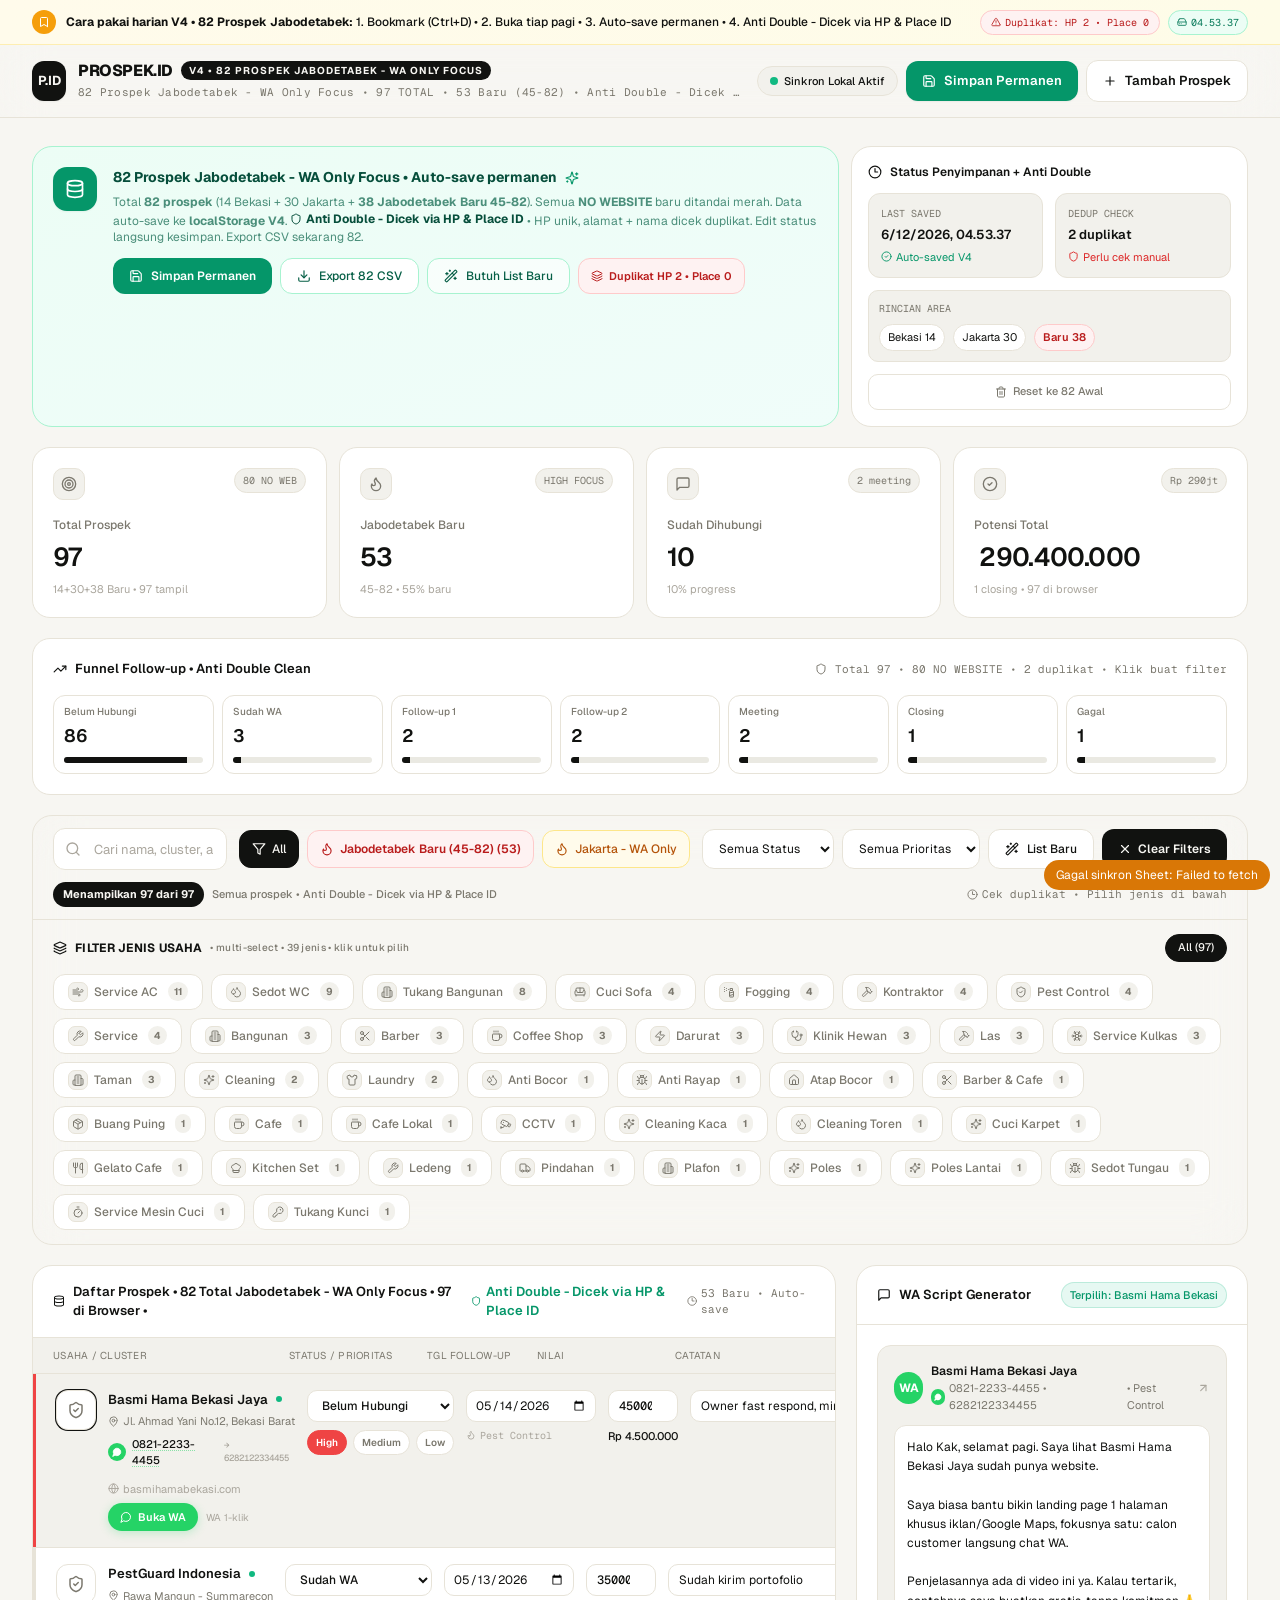
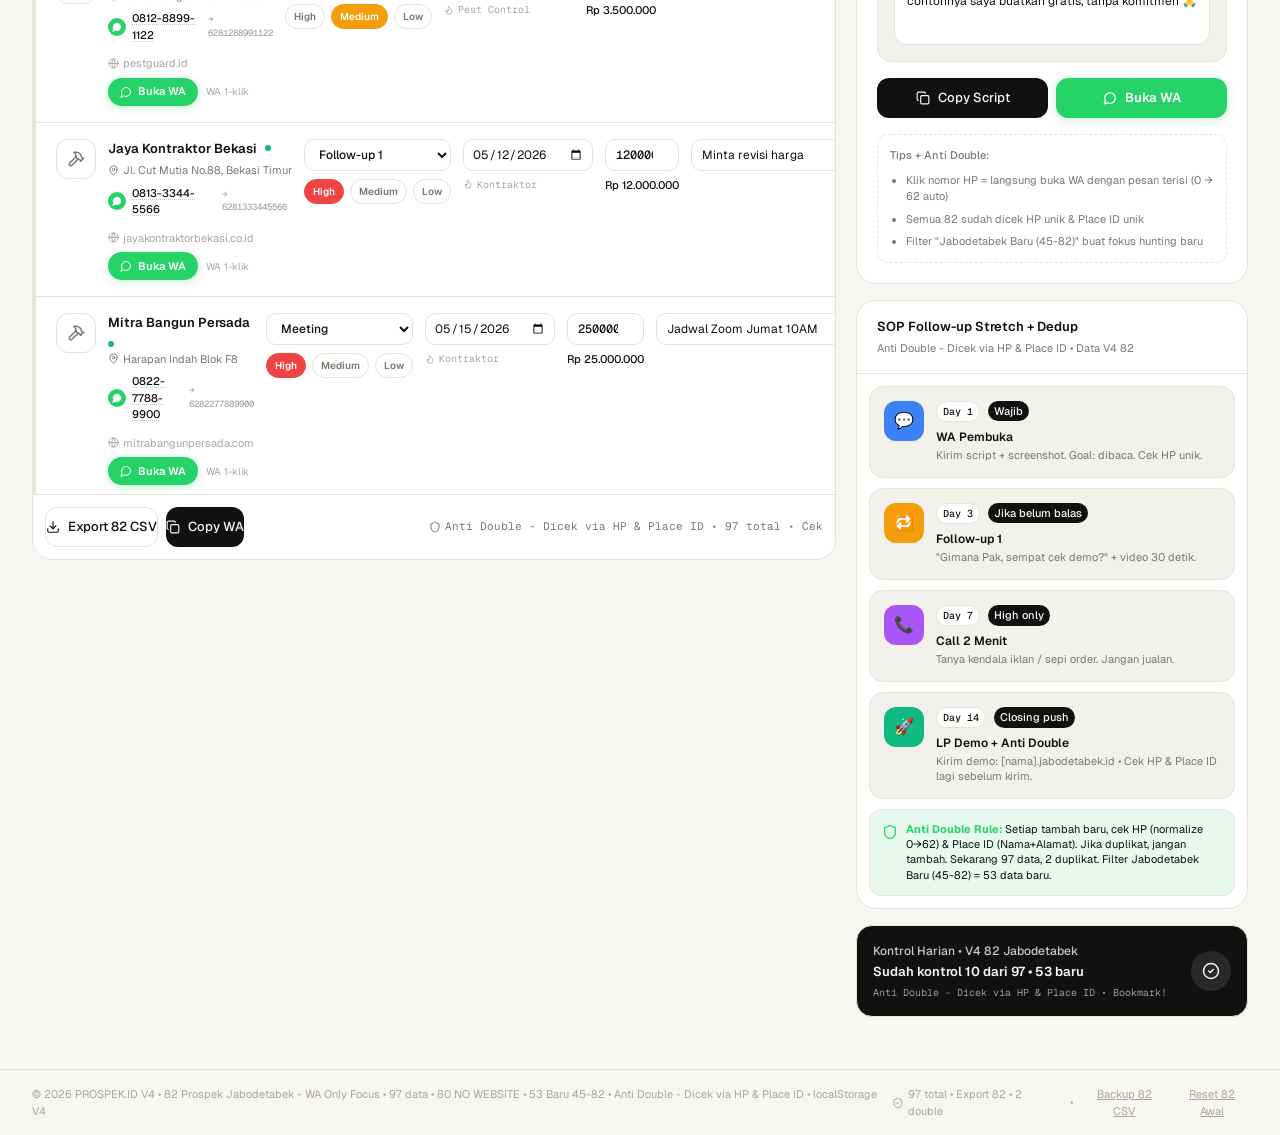
==== commit 4369579f: "feat(cold-reach): pesan WA pendek, humanis, dan disesuaikan per klien Template lama (satu pesan umum" ====
--- a/index.html
+++ b/index.html
@@ -19,26 +19,7 @@
 `+l[o].replace(" at new "," at ");return e.displayName&&a.includes("<anonymous>")&&(a=a.replace("<anonymous>",e.displayName)),a}while(1<=o&&0<=i);break}}}finally{Bo=!1,Error.prepareStackTrace=t}return(e=e?e.displayName||e.name:"")?Sr(e):""}function M1(e){switch(e.tag){case 5:return Sr(e.type);case 16:return Sr("Lazy");case 13:return Sr("Suspense");case 19:return Sr("SuspenseList");case 0:case 2:case 15:return e=Wo(e.type,!1),e;case 11:return e=Wo(e.type.render,!1),e;case 1:return e=Wo(e.type,!0),e;default:return""}}function ai(e){if(e==null)return null;if(typeof e==="function")return e.displayName||e.name||null;if(typeof e==="string")return e;switch(e){case Pt:return"Fragment";case Nt:return"Portal";case ui:return"Profiler";case na:return"StrictMode";case oi:return"Suspense";case ii:return"SuspenseList"}if(typeof e==="object")switch(e.$$typeof){case Dc:return(e.displayName||"Context")+".Consumer";case Tc:return(e._context.displayName||"Context")+".Provider";case ta:var n=e.render;return e=e.displayName,e||(e=n.displayName||n.name||"",e=e!==""?"ForwardRef("+e+")":"ForwardRef"),e;case ra:return n=e.displayName||null,n!==null?n:ai(e.type)||"Memo";case Cn:n=e._payload,e=e._init;try{return ai(e(n))}catch(t){}}return null}function V1(e){var n=e.type;switch(e.tag){case 24:return"Cache";case 9:return(n.displayName||"Context")+".Consumer";case 10:return(n._context.displayName||"Context")+".Provider";case 18:return"DehydratedFragment";case 11:return e=n.render,e=e.displayName||e.name||"",n.displayName||(e!==""?"ForwardRef("+e+")":"ForwardRef");case 7:return"Fragment";case 5:return n;case 4:return"Portal";case 3:return"Root";case 6:return"Text";case 16:return ai(n);case 8:return n===na?"StrictMode":"Mode";case 22:return"Offscreen";case 12:return"Profiler";case 21:return"Scope";case 13:return"Suspense";case 19:return"SuspenseList";case 25:return"TracingMarker";case 1:case 0:case 17:case 2:case 14:case 15:if(typeof n==="function")return n.displayName||n.name||null;if(typeof n==="string")return n}return null}function Bn(e){switch(typeof e){case"boolean":case"number":case"string":case"undefined":return e;case"object":return e;default:return""}}function Rc(e){var n=e.type;return(e=e.nodeName)&&e.toLowerCase()==="input"&&(n==="checkbox"||n==="radio")}function $1(e){var n=Rc(e)?"checked":"value",t=Object.getOwnPropertyDescriptor(e.constructor.prototype,n),r=""+e[n];if(!e.hasOwnProperty(n)&&typeof t<"u"&&typeof t.get==="function"&&typeof t.set==="function"){var{get:l,set:u}=t;return Object.defineProperty(e,n,{configurable:!0,get:function(){return l.call(this)},set:function(o){r=""+o,u.call(this,o)}}),Object.defineProperty(e,n,{enumerable:t.enumerable}),{getValue:function(){return r},setValue:function(o){r=""+o},stopTracking:function(){e._valueTracker=null,delete e[n]}}}}function bl(e){e._valueTracker||(e._valueTracker=$1(e))}function Mc(e){if(!e)return!1;var n=e._valueTracker;if(!n)return!0;var t=n.getValue(),r="";return e&&(r=Rc(e)?e.checked?"true":"false":e.value),e=r,e!==t?(n.setValue(e),!0):!1}function Cu(e){if(e=e||(typeof document<"u"?document:void 0),typeof e>"u")return null;try{return e.activeElement||e.body}catch(n){return e.body}}function fi(e,n){var t=n.checked;return J({},n,{defaultChecked:void 0,defaultValue:void 0,value:void 0,checked:t!=null?t:e._wrapperState.initialChecked})}function zf(e,n){var t=n.defaultValue==null?"":n.defaultValue,r=n.checked!=null?n.checked:n.defaultChecked;t=Bn(n.value!=null?n.value:t),e._wrapperState={initialChecked:r,initialValue:t,controlled:n.type==="checkbox"||n.type==="radio"?n.checked!=null:n.value!=null}}function Vc(e,n){n=n.checked,n!=null&&ea(e,"checked",n,!1)}function ci(e,n){Vc(e,n);var t=Bn(n.value),r=n.type;if(t!=null)if(r==="number"){if(t===0&&e.value===""||e.value!=t)e.value=""+t}else e.value!==""+t&&(e.value=""+t);else if(r==="submit"||r==="reset"){e.removeAttribute("value");return}n.hasOwnProperty("value")?di(e,n.type,t):n.hasOwnProperty("defaultValue")&&di(e,n.type,Bn(n.defaultValue)),n.checked==null&&n.defaultChecked!=null&&(e.defaultChecked=!!n.defaultChecked)}function Nf(e,n,t){if(n.hasOwnProperty("value")||n.hasOwnProperty("defaultValue")){var r=n.type;if(!(r!=="submit"&&r!=="reset"||n.value!==void 0&&n.value!==null))return;n=""+e._wrapperState.initialValue,t||n===e.value||(e.value=n),e.defaultValue=n}t=e.name,t!==""&&(e.name=""),e.defaultChecked=!!e._wrapperState.initialChecked,t!==""&&(e.name=t)}function di(e,n,t){if(n!=="number"||Cu(e.ownerDocument)!==e)t==null?e.defaultValue=""+e._wrapperState.initialValue:e.defaultValue!==""+t&&(e.defaultValue=""+t)}function Bt(e,n,t,r){if(e=e.options,n){n={};for(var l=0;l<t.length;l++)n["$"+t[l]]=!0;for(t=0;t<e.length;t++)l=n.hasOwnProperty("$"+e[t].value),e[t].selected!==l&&(e[t].selected=l),l&&r&&(e[t].defaultSelected=!0)}else{t=""+Bn(t),n=null;for(l=0;l<e.length;l++){if(e[l].value===t){e[l].selected=!0,r&&(e[l].defaultSelected=!0);return}n!==null||e[l].disabled||(n=e[l])}n!==null&&(n.selected=!0)}}function si(e,n){if(n.dangerouslySetInnerHTML!=null)throw Error(k(91));return J({},n,{value:void 0,defaultValue:void 0,children:""+e._wrapperState.initialValue})}function Pf(e,n){var t=n.value;if(t==null){if(t=n.children,n=n.defaultValue,t!=null){if(n!=null)throw Error(k(92));if(Er(t)){if(1<t.length)throw Error(k(93));t=t[0]}n=t}n==null&&(n=""),t=n}e._wrapperState={initialValue:Bn(t)}}function $c(e,n){var t=Bn(n.value),r=Bn(n.defaultValue);t!=null&&(t=""+t,t!==e.value&&(e.value=t),n.defaultValue==null&&e.defaultValue!==t&&(e.defaultValue=t)),r!=null&&(e.defaultValue=""+r)}function Tf(e){var n=e.textContent;n===e._wrapperState.initialValue&&n!==""&&n!==null&&(e.value=n)}function Qc(e){switch(e){case"svg":return"http://www.w3.org/2000/svg";case"math":return"http://www.w3.org/1998/Math/MathML";default:return"http://www.w3.org/1999/xhtml"}}function pi(e,n){return e==null||e==="http://www.w3.org/1999/xhtml"?Qc(n):e==="http://www.w3.org/2000/svg"&&n==="foreignObject"?"http://www.w3.org/1999/xhtml":e}function Wr(e,n){if(n){var t=e.firstChild;if(t&&t===e.lastChild&&t.nodeType===3){t.nodeValue=n;return}}e.textContent=n}function Hc(e,n,t){return n==null||typeof n==="boolean"||n===""?"":t||typeof n!=="number"||n===0||Dr.hasOwnProperty(e)&&Dr[e]?(""+n).trim():n+"px"}function Bc(e,n){e=e.style;for(var t in n)if(n.hasOwnProperty(t)){var r=t.indexOf("--")===0,l=Hc(t,n[t],r);t==="float"&&(t="cssFloat"),r?e.setProperty(t,l):e[t]=l}}function vi(e,n){if(n){if(F1[e]&&(n.children!=null||n.dangerouslySetInnerHTML!=null))throw Error(k(137,e));if(n.dangerouslySetInnerHTML!=null){if(n.children!=null)throw Error(k(60));if(typeof n.dangerouslySetInnerHTML!=="object"||!("__html"in n.dangerouslySetInnerHTML))throw Error(k(61))}if(n.style!=null&&typeof n.style!=="object")throw Error(k(62))}}function yi(e,n){if(e.indexOf("-")===-1)return typeof n.is==="string";switch(e){case"annotation-xml":case"color-profile":case"font-face":case"font-face-src":case"font-face-uri":case"font-face-format":case"font-face-name":case"missing-glyph":return!1;default:return!0}}function la(e){return e=e.target||e.srcElement||window,e.correspondingUseElement&&(e=e.correspondingUseElement),e.nodeType===3?e.parentNode:e}function Df(e){if(e=rl(e)){if(typeof mi!=="function")throw Error(k(280));var n=e.stateNode;n&&(n=ju(n),mi(e.stateNode,e.type,n))}}function Wc(e){Wt?Ut?Ut.push(e):Ut=[e]:Wt=e}function Uc(){if(Wt){var e=Wt,n=Ut;if(Ut=Wt=null,Df(e),n)for(e=0;e<n.length;e++)Df(n[e])}}function Kc(e,n){return e(n)}function Yc(){}function Lc(e,n,t){if(Uo)return e(n,t);Uo=!0;try{return Kc(e,n,t)}finally{if(Uo=!1,Wt!==null||Ut!==null)Yc(),Uc()}}function Ur(e,n){var t=e.stateNode;if(t===null)return null;var r=ju(t);if(r===null)return null;t=r[n];e:switch(n){case"onClick":case"onClickCapture":case"onDoubleClick":case"onDoubleClickCapture":case"onMouseDown":case"onMouseDownCapture":case"onMouseMove":case"onMouseMoveCapture":case"onMouseUp":case"onMouseUpCapture":case"onMouseEnter":(r=!r.disabled)||(e=e.type,r=!(e==="button"||e==="input"||e==="select"||e==="textarea")),e=!r;break e;default:e=!1}if(e)return null;if(t&&typeof t!=="function")throw Error(k(231,n,typeof t));return t}function H1(e,n,t,r,l,u,o,i,a){var p=Array.prototype.slice.call(arguments,3);try{n.apply(t,p)}catch(h){this.onError(h)}}function W1(e,n,t,r,l,u,o,i,a){Or=!1,zu=null,H1.apply(B1,arguments)}function U1(e,n,t,r,l,u,o,i,a){if(W1.apply(this,arguments),Or){if(Or){var p=zu;Or=!1,zu=null}else throw Error(k(198));Nu||(Nu=!0,wi=p)}}function dt(e){var n=e,t=e;if(e.alternate)for(;n.return;)n=n.return;else{e=n;do n=e,(n.flags&4098)!==0&&(t=n.return),e=n.return;while(e)}return n.tag===3?t:null}function Xc(e){if(e.tag===13){var n=e.memoizedState;if(n===null&&(e=e.alternate,e!==null&&(n=e.memoizedState)),n!==null)return n.dehydrated}return null}function Of(e){if(dt(e)!==e)throw Error(k(188))}function K1(e){var n=e.alternate;if(!n){if(n=dt(e),n===null)throw Error(k(188));return n!==e?null:e}for(var t=e,r=n;;){var l=t.return;if(l===null)break;var u=l.alternate;if(u===null){if(r=l.return,r!==null){t=r;continue}break}if(l.child===u.child){for(u=l.child;u;){if(u===t)return Of(l),e;if(u===r)return Of(l),n;u=u.sibling}throw Error(k(188))}if(t.return!==r.return)t=l,r=u;else{for(var o=!1,i=l.child;i;){if(i===t){o=!0,t=l,r=u;break}if(i===r){o=!0,r=l,t=u;break}i=i.sibling}if(!o){for(i=u.child;i;){if(i===t){o=!0,t=u,r=l;break}if(i===r){o=!0,r=u,t=l;break}i=i.sibling}if(!o)throw Error(k(189))}}if(t.alternate!==r)throw Error(k(190))}if(t.tag!==3)throw Error(k(188));return t.stateNode.current===t?e:n}function Ac(e){return e=K1(e),e!==null?Ic(e):null}function Ic(e){if(e.tag===5||e.tag===6)return e;for(e=e.child;e!==null;){var n=Ic(e);if(n!==null)return n;e=e.sibling}return null}function I1(e){if(tn&&typeof tn.onCommitFiberRoot==="function")try{tn.onCommitFiberRoot(Gu,e,void 0,(e.current.flags&128)===128)}catch(n){}}function q1(e){return e>>>=0,e===0?32:31-(Z1(e)/G1|0)|0}function _r(e){switch(e&-e){case 1:return 1;case 2:return 2;case 4:return 4;case 8:return 8;case 16:return 16;case 32:return 32;case 64:case 128:case 256:case 512:case 1024:case 2048:case 4096:case 8192:case 16384:case 32768:case 65536:case 131072:case 262144:case 524288:case 1048576:case 2097152:return e&4194240;case 4194304:case 8388608:case 16777216:case 33554432:case 67108864:return e&130023424;case 134217728:return 134217728;case 268435456:return 268435456;case 536870912:return 536870912;case 1073741824:return 1073741824;default:return e}}function Tu(e,n){var t=e.pendingLanes;if(t===0)return 0;var r=0,l=e.suspendedLanes,u=e.pingedLanes,o=t&268435455;if(o!==0){var i=o&~l;i!==0?r=_r(i):(u&=o,u!==0&&(r=_r(u)))}else o=t&~l,o!==0?r=_r(o):u!==0&&(r=_r(u));if(r===0)return 0;if(n!==0&&n!==r&&(n&l)===0&&(l=r&-r,u=n&-n,l>=u||l===16&&(u&4194240)!==0))return n;if((r&4)!==0&&(r|=t&16),n=e.entangledLanes,n!==0)for(e=e.entanglements,n&=r;0<n;)t=31-Ge(n),l=1<<t,r|=e[t],n&=~l;return r}function J1(e,n){switch(e){case 1:case 2:case 4:return n+250;case 8:case 16:case 32:case 64:case 128:case 256:case 512:case 1024:case 2048:case 4096:case 8192:case 16384:case 32768:case 65536:case 131072:case 262144:case 524288:case 1048576:case 2097152:return n+5000;case 4194304:case 8388608:case 16777216:case 33554432:case 67108864:return-1;case 134217728:case 268435456:case 536870912:case 1073741824:return-1;default:return-1}}function x1(e,n){for(var{suspendedLanes:t,pingedLanes:r,expirationTimes:l,pendingLanes:u}=e;0<u;){var o=31-Ge(u),i=1<<o,a=l[o];if(a===-1){if((i&t)===0||(i&r)!==0)l[o]=J1(i,n)}else a<=n&&(e.expiredLanes|=i);u&=~i}}function ki(e){return e=e.pendingLanes&-1073741825,e!==0?e:e&1073741824?1073741824:0}function Jc(){var e=nu;return nu<<=1,(nu&4194240)===0&&(nu=64),e}function Ko(e){for(var n=[],t=0;31>t;t++)n.push(e);return n}function nl(e,n,t){e.pendingLanes|=n,n!==536870912&&(e.suspendedLanes=0,e.pingedLanes=0),e=e.eventTimes,n=31-Ge(n),e[n]=t}function j1(e,n){var t=e.pendingLanes&~n;e.pendingLanes=n,e.suspendedLanes=0,e.pingedLanes=0,e.expiredLanes&=n,e.mutableReadLanes&=n,e.entangledLanes&=n,n=e.entanglements;var r=e.eventTimes;for(e=e.expirationTimes;0<t;){var l=31-Ge(t),u=1<<l;n[l]=0,r[l]=-1,e[l]=-1,t&=~u}}function oa(e,n){var t=e.entangledLanes|=n;for(e=e.entanglements;t;){var r=31-Ge(t),l=1<<r;l&n|e[r]&n&&(e[r]|=n),t&=~l}}function xc(e){return e&=-e,1<e?4<e?(e&268435455)!==0?16:536870912:4:1}function Mf(e,n){switch(e){case"focusin":case"focusout":On=null;break;case"dragenter":case"dragleave":Rn=null;break;case"mouseover":case"mouseout":Mn=null;break;case"pointerover":case"pointerout":Kr.delete(n.pointerId);break;case"gotpointercapture":case"lostpointercapture":Yr.delete(n.pointerId)}}function yr(e,n,t,r,l,u){if(e===null||e.nativeEvent!==u)return e={blockedOn:n,domEventName:t,eventSystemFlags:r,nativeEvent:u,targetContainers:[l]},n!==null&&(n=rl(n),n!==null&&ia(n)),e;return e.eventSystemFlags|=r,n=e.targetContainers,l!==null&&n.indexOf(l)===-1&&n.push(l),e}function ep(e,n,t,r,l){switch(n){case"focusin":return On=yr(On,e,n,t,r,l),!0;case"dragenter":return Rn=yr(Rn,e,n,t,r,l),!0;case"mouseover":return Mn=yr(Mn,e,n,t,r,l),!0;case"pointerover":var u=l.pointerId;return Kr.set(u,yr(Kr.get(u)||null,e,n,t,r,l)),!0;case"gotpointercapture":return u=l.pointerId,Yr.set(u,yr(Yr.get(u)||null,e,n,t,r,l)),!0}return!1}function td(e){var n=et(e.target);if(n!==null){var t=dt(n);if(t!==null){if(n=t.tag,n===13){if(n=Xc(t),n!==null){e.blockedOn=n,nd(e.priority,function(){bc(t)});return}}else if(n===3&&t.stateNode.current.memoizedState.isDehydrated){e.blockedOn=t.tag===3?t.stateNode.containerInfo:null;return}}}e.blockedOn=null}function pu(e){if(e.blockedOn!==null)return!1;for(var n=e.targetContainers;0<n.length;){var t=Ei(e.domEventName,e.eventSystemFlags,n[0],e.nativeEvent);if(t===null){t=e.nativeEvent;var r=new t.constructor(t.type,t);hi=r,t.target.dispatchEvent(r),hi=null}else return n=rl(t),n!==null&&ia(n),e.blockedOn=t,!1;n.shift()}return!0}function Vf(e,n,t){pu(e)&&t.delete(n)}function np(){Si=!1,On!==null&&pu(On)&&(On=null),Rn!==null&&pu(Rn)&&(Rn=null),Mn!==null&&pu(Mn)&&(Mn=null),Kr.forEach(Vf),Yr.forEach(Vf)}function hr(e,n){e.blockedOn===n&&(e.blockedOn=null,Si||(Si=!0,I.unstable_scheduleCallback(I.unstable_NormalPriority,np)))}function Lr(e){function n(l){return hr(l,e)}if(0<ru.length){hr(ru[0],e);for(var t=1;t<ru.length;t++){var r=ru[t];r.blockedOn===e&&(r.blockedOn=null)}}On!==null&&hr(On,e),Rn!==null&&hr(Rn,e),Mn!==null&&hr(Mn,e),Kr.forEach(n),Yr.forEach(n);for(t=0;t<Nn.length;t++)r=Nn[t],r.blockedOn===e&&(r.blockedOn=null);for(;0<Nn.length&&(t=Nn[0],t.blockedOn===null);)td(t),t.blockedOn===null&&Nn.shift()}function tp(e,n,t,r){var l=W,u=Kt.transition;Kt.transition=null;try{W=1,aa(e,n,t,r)}finally{W=l,Kt.transition=u}}function rp(e,n,t,r){var l=W,u=Kt.transition;Kt.transition=null;try{W=4,aa(e,n,t,r)}finally{W=l,Kt.transition=u}}function aa(e,n,t,r){if(Du){var l=Ei(e,n,t,r);if(l===null)Zo(e,n,r,Ou,t),Mf(e,r);else if(ep(l,e,n,t,r))r.stopPropagation();else if(Mf(e,r),n&4&&-1<b1.indexOf(e)){for(;l!==null;){var u=rl(l);if(u!==null&&jc(u),u=Ei(e,n,t,r),u===null&&Zo(e,n,r,Ou,t),u===l)break;l=u}l!==null&&r.stopPropagation()}else Zo(e,n,r,null,t)}}function Ei(e,n,t,r){if(Ou=null,e=la(r),e=et(e),e!==null)if(n=dt(e),n===null)e=null;else if(t=n.tag,t===13){if(e=Xc(n),e!==null)return e;e=null}else if(t===3){if(n.stateNode.current.memoizedState.isDehydrated)return n.tag===3?n.stateNode.containerInfo:null;e=null}else n!==e&&(e=null);return Ou=e,null}function rd(e){switch(e){case"cancel":case"click":case"close":case"contextmenu":case"copy":case"cut":case"auxclick":case"dblclick":case"dragend":case"dragstart":case"drop":case"focusin":case"focusout":case"input":case"invalid":case"keydown":case"keypress":case"keyup":case"mousedown":case"mouseup":case"paste":case"pause":case"play":case"pointercancel":case"pointerdown":case"pointerup":case"ratechange":case"reset":case"resize":case"seeked":case"submit":case"touchcancel":case"touchend":case"touchstart":case"volumechange":case"change":case"selectionchange":case"textInput":case"compositionstart":case"compositionend":case"compositionupdate":case"beforeblur":case"afterblur":case"beforeinput":case"blur":case"fullscreenchange":case"focus":case"hashchange":case"popstate":case"select":case"selectstart":return 1;case"drag":case"dragenter":case"dragexit":case"dragleave":case"dragover":case"mousemove":case"mouseout":case"mouseover":case"pointermove":case"pointerout":case"pointerover":case"scroll":case"toggle":case"touchmove":case"wheel":case"mouseenter":case"mouseleave":case"pointerenter":case"pointerleave":return 4;case"message":switch(X1()){case ua:return 1;case Gc:return 4;case Pu:case A1:return 16;case qc:return 536870912;default:return 16}default:return 16}}function ld(){if(vu)return vu;var e,n=fa,t=n.length,r,l="value"in Tn?Tn.value:Tn.textContent,u=l.length;for(e=0;e<t&&n[e]===l[e];e++);var o=t-e;for(r=1;r<=o&&n[t-r]===l[u-r];r++);return vu=l.slice(e,1<r?1-r:void 0)}function yu(e){var n=e.keyCode;return"charCode"in e?(e=e.charCode,e===0&&n===13&&(e=13)):e=n,e===10&&(e=13),32<=e||e===13?e:0}function lu(){return!0}function $f(){return!1}function Ve(e){function n(t,r,l,u,o){this._reactName=t,this._targetInst=l,this.type=r,this.nativeEvent=u,this.target=o,this.currentTarget=null;for(var i in e)e.hasOwnProperty(i)&&(t=e[i],this[i]=t?t(u):u[i]);return this.isDefaultPrevented=(u.defaultPrevented!=null?u.defaultPrevented:u.returnValue===!1)?lu:$f,this.isPropagationStopped=$f,this}return J(n.prototype,{preventDefault:function(){this.defaultPrevented=!0;var t=this.nativeEvent;t&&(t.preventDefault?t.preventDefault():typeof t.returnValue!=="unknown"&&(t.returnValue=!1),this.isDefaultPrevented=lu)},stopPropagation:function(){var t=this.nativeEvent;t&&(t.stopPropagation?t.stopPropagation():typeof t.cancelBubble!=="unknown"&&(t.cancelBubble=!0),this.isPropagationStopped=lu)},persist:function(){},isPersistent:lu}),n}function hp(e){var n=this.nativeEvent;return n.getModifierState?n.getModifierState(e):(e=yp[e])?!!n[e]:!1}function da(){return hp}function od(e,n){switch(e){case"keyup":return Np.indexOf(n.keyCode)!==-1;case"keydown":return n.keyCode!==229;case"keypress":case"mousedown":case"focusout":return!0;default:return!1}}function id(e){return e=e.detail,typeof e==="object"&&"data"in e?e.data:null}function Tp(e,n){switch(e){case"compositionend":return id(n);case"keypress":if(n.which!==32)return null;return Wf=!0,Bf;case"textInput":return e=n.data,e===Bf&&Wf?null:e;default:return null}}function Dp(e,n){if(Tt)return e==="compositionend"||!sa&&od(e,n)?(e=ld(),vu=fa=Tn=null,Tt=!1,e):null;switch(e){case"paste":return null;case"keypress":if(!(n.ctrlKey||n.altKey||n.metaKey)||n.ctrlKey&&n.altKey){if(n.char&&1<n.char.length)return n.char;if(n.which)return String.fromCharCode(n.which)}return null;case"compositionend":return ud&&n.locale!=="ko"?null:n.data;default:return null}}function Uf(e){var n=e&&e.nodeName&&e.nodeName.toLowerCase();return n==="input"?!!Op[e.type]:n==="textarea"?!0:!1}function ad(e,n,t,r){Wc(r),n=Ru(n,"onChange"),0<n.length&&(t=new ca("onChange","change",null,t,r),e.push({event:t,listeners:n}))}function Rp(e){wd(e,0)}function Ju(e){var n=Rt(e);if(Mc(n))return e}function Mp(e,n){if(e==="change")return n}function Kf(){Mr&&(Mr.detachEvent("onpropertychange",cd),Xr=Mr=null)}function cd(e){if(e.propertyName==="value"&&Ju(Xr)){var n=[];ad(n,Xr,e,la(e)),Lc(Rp,n)}}function Vp(e,n,t){e==="focusin"?(Kf(),Mr=n,Xr=t,Mr.attachEvent("onpropertychange",cd)):e==="focusout"&&Kf()}function $p(e){if(e==="selectionchange"||e==="keyup"||e==="keydown")return Ju(Xr)}function Qp(e,n){if(e==="click")return Ju(n)}function Fp(e,n){if(e==="input"||e==="change")return Ju(n)}function Hp(e,n){return e===n&&(e!==0||1/e===1/n)||e!==e&&n!==n}function Ar(e,n){if(Je(e,n))return!0;if(typeof e!=="object"||e===null||typeof n!=="object"||n===null)return!1;var t=Object.keys(e),r=Object.keys(n);if(t.length!==r.length)return!1;for(r=0;r<t.length;r++){var l=t[r];if(!li.call(n,l)||!Je(e[l],n[l]))return!1}return!0}function Yf(e){for(;e&&e.firstChild;)e=e.firstChild;return e}function Lf(e,n){var t=Yf(e);e=0;for(var r;t;){if(t.nodeType===3){if(r=e+t.textContent.length,e<=n&&r>=n)return{node:t,offset:n-e};e=r}e:{for(;t;){if(t.nextSibling){t=t.nextSibling;break e}t=t.parentNode}t=void 0}t=Yf(t)}}function dd(e,n){return e&&n?e===n?!0:e&&e.nodeType===3?!1:n&&n.nodeType===3?dd(e,n.parentNode):("contains"in e)?e.contains(n):e.compareDocumentPosition?!!(e.compareDocumentPosition(n)&16):!1:!1}function sd(){for(var e=window,n=Cu();n instanceof e.HTMLIFrameElement;){try{var t=typeof n.contentWindow.location.href==="string"}catch(r){t=!1}if(t)e=n.contentWindow;else break;n=Cu(e.document)}return n}function pa(e){var n=e&&e.nodeName&&e.nodeName.toLowerCase();return n&&(n==="input"&&(e.type==="text"||e.type==="search"||e.type==="tel"||e.type==="url"||e.type==="password")||n==="textarea"||e.contentEditable==="true")}function Bp(e){var n=sd(),t=e.focusedElem,r=e.selectionRange;if(n!==t&&t&&t.ownerDocument&&dd(t.ownerDocument.documentElement,t)){if(r!==null&&pa(t)){if(n=r.start,e=r.end,e===void 0&&(e=n),"selectionStart"in t)t.selectionStart=n,t.selectionEnd=Math.min(e,t.value.length);else if(e=(n=t.ownerDocument||document)&&n.defaultView||window,e.getSelection){e=e.getSelection();var l=t.textContent.length,u=Math.min(r.start,l);r=r.end===void 0?u:Math.min(r.end,l),!e.extend&&u>r&&(l=r,r=u,u=l),l=Lf(t,u);var o=Lf(t,r);l&&o&&(e.rangeCount!==1||e.anchorNode!==l.node||e.anchorOffset!==l.offset||e.focusNode!==o.node||e.focusOffset!==o.offset)&&(n=n.createRange(),n.setStart(l.node,l.offset),e.removeAllRanges(),u>r?(e.addRange(n),e.extend(o.node,o.offset)):(n.setEnd(o.node,o.offset),e.addRange(n)))}}n=[];for(e=t;e=e.parentNode;)e.nodeType===1&&n.push({element:e,left:e.scrollLeft,top:e.scrollTop});typeof t.focus==="function"&&t.focus();for(t=0;t<n.length;t++)e=n[t],e.element.scrollLeft=e.left,e.element.scrollTop=e.top}}function Xf(e,n,t){var r=t.window===t?t.document:t.nodeType===9?t:t.ownerDocument;Ci||Dt==null||Dt!==Cu(r)||(r=Dt,("selectionStart"in r)&&pa(r)?r={start:r.selectionStart,end:r.selectionEnd}:(r=(r.ownerDocument&&r.ownerDocument.defaultView||window).getSelection(),r={anchorNode:r.anchorNode,anchorOffset:r.anchorOffset,focusNode:r.focusNode,focusOffset:r.focusOffset}),Vr&&Ar(Vr,r)||(Vr=r,r=Ru(_i,"onSelect"),0<r.length&&(n=new ca("onSelect","select",null,n,t),e.push({event:n,listeners:r}),n.target=Dt)))}function uu(e,n){var t={};return t[e.toLowerCase()]=n.toLowerCase(),t["Webkit"+e]="webkit"+n,t["Moz"+e]="moz"+n,t}function xu(e){if(Ao[e])return Ao[e];if(!Ot[e])return e;var n=Ot[e],t;for(t in n)if(n.hasOwnProperty(t)&&t in pd)return Ao[e]=n[t];return e}function Un(e,n){gd.set(e,n),ct(n,[e])}function If(e,n,t){var r=e.type||"unknown-event";e.currentTarget=t,U1(r,n,void 0,e),e.currentTarget=null}function wd(e,n){n=(n&4)!==0;for(var t=0;t<e.length;t++){var r=e[t],l=r.event;r=r.listeners;e:{var u=void 0;if(n)for(var o=r.length-1;0<=o;o--){var i=r[o],a=i.instance,p=i.currentTarget;if(i=i.listener,a!==u&&l.isPropagationStopped())break e;If(l,i,p),u=a}else for(o=0;o<r.length;o++){if(i=r[o],a=i.instance,p=i.currentTarget,i=i.listener,a!==u&&l.isPropagationStopped())break e;If(l,i,p),u=a}}}if(Nu)throw e=wi,Nu=!1,wi=null,e}function Y(e,n){var t=n[Ri];t===void 0&&(t=n[Ri]=new Set);var r=e+"__bubble";t.has(r)||(kd(n,e,2,!1),t.add(r))}function Io(e,n,t){var r=0;n&&(r|=4),kd(t,e,r,n)}function Ir(e){if(!e[ou]){e[ou]=!0,Pc.forEach(function(t){t!=="selectionchange"&&(Up.has(t)||Io(t,!1,e),Io(t,!0,e))});var n=e.nodeType===9?e:e.ownerDocument;n===null||n[ou]||(n[ou]=!0,Io("selectionchange",!1,n))}}function kd(e,n,t,r){switch(rd(n)){case 1:var l=tp;break;case 4:l=rp;break;default:l=aa}t=l.bind(null,n,t,e),l=void 0,!gi||n!=="touchstart"&&n!=="touchmove"&&n!=="wheel"||(l=!0),r?l!==void 0?e.addEventListener(n,t,{capture:!0,passive:l}):e.addEventListener(n,t,!0):l!==void 0?e.addEventListener(n,t,{passive:l}):e.addEventListener(n,t,!1)}function Zo(e,n,t,r,l){var u=r;if((n&1)===0&&(n&2)===0&&r!==null)e:for(;;){if(r===null)return;var o=r.tag;if(o===3||o===4){var i=r.stateNode.containerInfo;if(i===l||i.nodeType===8&&i.parentNode===l)break;if(o===4)for(o=r.return;o!==null;){var a=o.tag;if(a===3||a===4){if(a=o.stateNode.containerInfo,a===l||a.nodeType===8&&a.parentNode===l)return}o=o.return}for(;i!==null;){if(o=et(i),o===null)return;if(a=o.tag,a===5||a===6){r=u=o;continue e}i=i.parentNode}}r=r.return}Lc(function(){var p=u,h=la(t),w=[];e:{var g=gd.get(e);if(g!==void 0){var E=ca,C=e;switch(e){case"keypress":if(yu(t)===0)break e;case"keydown":case"keyup":E=gp;break;case"focusin":C="focus",E=Xo;break;case"focusout":C="blur",E=Xo;break;case"beforeblur":case"afterblur":E=Xo;break;case"click":if(t.button===2)break e;case"auxclick":case"dblclick":case"mousedown":case"mousemove":case"mouseup":case"mouseout":case"mouseover":case"contextmenu":E=Qf;break;case"drag":case"dragend":case"dragenter":case"dragexit":case"dragleave":case"dragover":case"dragstart":case"drop":E=op;break;case"touchcancel":case"touchend":case"touchmove":case"touchstart":E=Sp;break;case vd:case yd:case hd:E=fp;break;case md:E=_p;break;case"scroll":E=lp;break;case"wheel":E=zp;break;case"copy":case"cut":case"paste":E=dp;break;case"gotpointercapture":case"lostpointercapture":case"pointercancel":case"pointerdown":case"pointermove":case"pointerout":case"pointerover":case"pointerup":E=Hf}var N=(n&4)!==0,U=!N&&e==="scroll",v=N?g!==null?g+"Capture":null:g;N=[];for(var c=p,y;c!==null;){y=c;var S=y.stateNode;if(y.tag===5&&S!==null&&(y=S,v!==null&&(S=Ur(c,v),S!=null&&N.push(Zr(c,S,y)))),U)break;c=c.return}0<N.length&&(g=new E(g,C,null,t,h),w.push({event:g,listeners:N}))}}if((n&7)===0){e:{if(g=e==="mouseover"||e==="pointerover",E=e==="mouseout"||e==="pointerout",g&&t!==hi&&(C=t.relatedTarget||t.fromElement)&&(et(C)||C[pn]))break e;if(E||g){if(g=h.window===h?h:(g=h.ownerDocument)?g.defaultView||g.parentWindow:window,E){if(C=t.relatedTarget||t.toElement,E=p,C=C?et(C):null,C!==null&&(U=dt(C),C!==U||C.tag!==5&&C.tag!==6))C=null}else E=null,C=p;if(E!==C){if(N=Qf,S="onMouseLeave",v="onMouseEnter",c="mouse",e==="pointerout"||e==="pointerover")N=Hf,S="onPointerLeave",v="onPointerEnter",c="pointer";if(U=E==null?g:Rt(E),y=C==null?g:Rt(C),g=new N(S,c+"leave",E,t,h),g.target=U,g.relatedTarget=y,S=null,et(h)===p&&(N=new N(v,c+"enter",C,t,h),N.target=y,N.relatedTarget=U,S=N),U=S,E&&C)n:{N=E,v=C,c=0;for(y=N;y;y=Ct(y))c++;y=0;for(S=v;S;S=Ct(S))y++;for(;0<c-y;)N=Ct(N),c--;for(;0<y-c;)v=Ct(v),y--;for(;c--;){if(N===v||v!==null&&N===v.alternate)break n;N=Ct(N),v=Ct(v)}N=null}else N=null;E!==null&&Zf(w,g,E,N,!1),C!==null&&U!==null&&Zf(w,U,C,N,!0)}}}e:{if(g=p?Rt(p):window,E=g.nodeName&&g.nodeName.toLowerCase(),E==="select"||E==="input"&&g.type==="file")var P=Mp;else if(Uf(g))if(fd)P=Fp;else{P=$p;var T=Vp}else(E=g.nodeName)&&E.toLowerCase()==="input"&&(g.type==="checkbox"||g.type==="radio")&&(P=Qp);if(P&&(P=P(e,p))){ad(w,P,t,h);break e}T&&T(e,g,p),e==="focusout"&&(T=g._wrapperState)&&T.controlled&&g.type==="number"&&di(g,"number",g.value)}switch(T=p?Rt(p):window,e){case"focusin":if(Uf(T)||T.contentEditable==="true")Dt=T,_i=p,Vr=null;break;case"focusout":Vr=_i=Dt=null;break;case"mousedown":Ci=!0;break;case"contextmenu":case"mouseup":case"dragend":Ci=!1,Xf(w,t,h);break;case"selectionchange":if(Wp)break;case"keydown":case"keyup":Xf(w,t,h)}var D;if(sa)e:{switch(e){case"compositionstart":var O="onCompositionStart";break e;case"compositionend":O="onCompositionEnd";break e;case"compositionupdate":O="onCompositionUpdate";break e}O=void 0}else Tt?od(e,t)&&(O="onCompositionEnd"):e==="keydown"&&t.keyCode===229&&(O="onCompositionStart");if(O&&(ud&&t.locale!=="ko"&&(Tt||O!=="onCompositionStart"?O==="onCompositionEnd"&&Tt&&(D=ld()):(Tn=h,fa=("value"in Tn)?Tn.value:Tn.textContent,Tt=!0)),T=Ru(p,O),0<T.length&&(O=new Ff(O,e,null,t,h),w.push({event:O,listeners:T}),D?O.data=D:(D=id(t),D!==null&&(O.data=D)))),D=Pp?Tp(e,t):Dp(e,t))p=Ru(p,"onBeforeInput"),0<p.length&&(h=new Ff("onBeforeInput","beforeinput",null,t,h),w.push({event:h,listeners:p}),h.data=D)}wd(w,n)})}function Zr(e,n,t){return{instance:e,listener:n,currentTarget:t}}function Ru(e,n){for(var t=n+"Capture",r=[];e!==null;){var l=e,u=l.stateNode;l.tag===5&&u!==null&&(l=u,u=Ur(e,t),u!=null&&r.unshift(Zr(e,u,l)),u=Ur(e,n),u!=null&&r.push(Zr(e,u,l))),e=e.return}return r}function Ct(e){if(e===null)return null;do e=e.return;while(e&&e.tag!==5);return e?e:null}function Zf(e,n,t,r,l){for(var u=n._reactName,o=[];t!==null&&t!==r;){var i=t,a=i.alternate,p=i.stateNode;if(a!==null&&a===r)break;i.tag===5&&p!==null&&(i=p,l?(a=Ur(t,u),a!=null&&o.unshift(Zr(t,a,i))):l||(a=Ur(t,u),a!=null&&o.push(Zr(t,a,i)))),t=t.return}o.length!==0&&e.push({event:n,listeners:o})}function Gf(e){return(typeof e==="string"?e:""+e).replace(Kp,`
 `).replace(Yp,"")}function iu(e,n,t){if(n=Gf(n),Gf(e)!==n&&t)throw Error(k(425))}function Mu(){}function Di(e,n){return e==="textarea"||e==="noscript"||typeof n.children==="string"||typeof n.children==="number"||typeof n.dangerouslySetInnerHTML==="object"&&n.dangerouslySetInnerHTML!==null&&n.dangerouslySetInnerHTML.__html!=null}function Ap(e){setTimeout(function(){throw e})}function Go(e,n){var t=n,r=0;do{var l=t.nextSibling;if(e.removeChild(t),l&&l.nodeType===8)if(t=l.data,t==="/$"){if(r===0){e.removeChild(l),Lr(n);return}r--}else t!=="$"&&t!=="$?"&&t!=="$!"||r++;t=l}while(t);Lr(n)}function Vn(e){for(;e!=null;e=e.nextSibling){var n=e.nodeType;if(n===1||n===3)break;if(n===8){if(n=e.data,n==="$"||n==="$!"||n==="$?")break;if(n==="/$")return null}}return e}function Jf(e){e=e.previousSibling;for(var n=0;e;){if(e.nodeType===8){var t=e.data;if(t==="$"||t==="$!"||t==="$?"){if(n===0)return e;n--}else t==="/$"&&n++}e=e.previousSibling}return null}function et(e){var n=e[nn];if(n)return n;for(var t=e.parentNode;t;){if(n=t[pn]||t[nn]){if(t=n.alternate,n.child!==null||t!==null&&t.child!==null)for(e=Jf(e);e!==null;){if(t=e[nn])return t;e=Jf(e)}return n}e=t,t=e.parentNode}return null}function rl(e){return e=e[nn]||e[pn],!e||e.tag!==5&&e.tag!==6&&e.tag!==13&&e.tag!==3?null:e}function Rt(e){if(e.tag===5||e.tag===6)return e.stateNode;throw Error(k(33))}function ju(e){return e[Gr]||null}function Kn(e){return{current:e}}function L(e){0>Mt||(e.current=Mi[Mt],Mi[Mt]=null,Mt--)}function K(e,n){Mt++,Mi[Mt]=e.current,e.current=n}function At(e,n){var t=e.type.contextTypes;if(!t)return Wn;var r=e.stateNode;if(r&&r.__reactInternalMemoizedUnmaskedChildContext===n)return r.__reactInternalMemoizedMaskedChildContext;var l={},u;for(u in t)l[u]=n[u];return r&&(e=e.stateNode,e.__reactInternalMemoizedUnmaskedChildContext=n,e.__reactInternalMemoizedMaskedChildContext=l),l}function ze(e){return e=e.childContextTypes,e!==null&&e!==void 0}function Vu(){L(Ce),L(ye)}function xf(e,n,t){if(ye.current!==Wn)throw Error(k(168));K(ye,n),K(Ce,t)}function Sd(e,n,t){var r=e.stateNode;if(n=n.childContextTypes,typeof r.getChildContext!=="function")return t;r=r.getChildContext();for(var l in r)if(!(l in n))throw Error(k(108,V1(e)||"Unknown",l));return J({},t,r)}function $u(e){return e=(e=e.stateNode)&&e.__reactInternalMemoizedMergedChildContext||Wn,ut=ye.current,K(ye,e),K(Ce,Ce.current),!0}function jf(e,n,t){var r=e.stateNode;if(!r)throw Error(k(169));t?(e=Sd(e,n,ut),r.__reactInternalMemoizedMergedChildContext=e,L(Ce),L(ye),K(ye,e)):L(Ce),K(Ce,t)}function Ed(e){an===null?an=[e]:an.push(e)}function Gp(e){bu=!0,Ed(e)}function Yn(){if(!qo&&an!==null){qo=!0;var e=0,n=W;try{var t=an;for(W=1;e<t.length;e++){var r=t[e];do r=r(!0);while(r!==null)}an=null,bu=!1}catch(l){throw an!==null&&(an=an.slice(e+1)),Zc(ua,Yn),l}finally{W=n,qo=!1}}return null}function jn(e,n){Vt[$t++]=Fu,Vt[$t++]=Qu,Qu=e,Fu=n}function _d(e,n,t){Qe[Fe++]=fn,Qe[Fe++]=cn,Qe[Fe++]=ot,ot=e;var r=fn;e=cn;var l=32-Ge(r)-1;r&=~(1<<l),t+=1;var u=32-Ge(n)+l;if(30<u){var o=l-l%5;u=(r&(1<<o)-1).toString(32),r>>=o,l-=o,fn=1<<32-Ge(n)+l|t<<l|r,cn=u+e}else fn=1<<u|t<<l|r,cn=e}function va(e){e.return!==null&&(jn(e,1),_d(e,1,0))}function ya(e){for(;e===Qu;)Qu=Vt[--$t],Vt[$t]=null,Fu=Vt[--$t],Vt[$t]=null;for(;e===ot;)ot=Qe[--Fe],Qe[Fe]=null,cn=Qe[--Fe],Qe[Fe]=null,fn=Qe[--Fe],Qe[Fe]=null}function Cd(e,n){var t=He(5,null,null,0);t.elementType="DELETED",t.stateNode=n,t.return=e,n=e.deletions,n===null?(e.deletions=[t],e.flags|=16):n.push(t)}function bf(e,n){switch(e.tag){case 5:var t=e.type;return n=n.nodeType!==1||t.toLowerCase()!==n.nodeName.toLowerCase()?null:n,n!==null?(e.stateNode=n,Me=e,Re=Vn(n.firstChild),!0):!1;case 6:return n=e.pendingProps===""||n.nodeType!==3?null:n,n!==null?(e.stateNode=n,Me=e,Re=null,!0):!1;case 13:return n=n.nodeType!==8?null:n,n!==null?(t=ot!==null?{id:fn,overflow:cn}:null,e.memoizedState={dehydrated:n,treeContext:t,retryLane:1073741824},t=He(18,null,null,0),t.stateNode=n,t.return=e,e.child=t,Me=e,Re=null,!0):!1;default:return!1}}function Vi(e){return(e.mode&1)!==0&&(e.flags&128)===0}function $i(e){if(A){var n=Re;if(n){var t=n;if(!bf(e,n)){if(Vi(e))throw Error(k(418));n=Vn(t.nextSibling);var r=Me;n&&bf(e,n)?Cd(r,t):(e.flags=e.flags&-4097|2,A=!1,Me=e)}}else{if(Vi(e))throw Error(k(418));e.flags=e.flags&-4097|2,A=!1,Me=e}}}function ec(e){for(e=e.return;e!==null&&e.tag!==5&&e.tag!==3&&e.tag!==13;)e=e.return;Me=e}function au(e){if(e!==Me)return!1;if(!A)return ec(e),A=!0,!1;var n;if((n=e.tag!==3)&&!(n=e.tag!==5)&&(n=e.type,n=n!=="head"&&n!=="body"&&!Di(e.type,e.memoizedProps)),n&&(n=Re)){if(Vi(e))throw zd(),Error(k(418));for(;n;)Cd(e,n),n=Vn(n.nextSibling)}if(ec(e),e.tag===13){if(e=e.memoizedState,e=e!==null?e.dehydrated:null,!e)throw Error(k(317));e:{e=e.nextSibling;for(n=0;e;){if(e.nodeType===8){var t=e.data;if(t==="/$"){if(n===0){Re=Vn(e.nextSibling);break e}n--}else t!=="$"&&t!=="$!"&&t!=="$?"||n++}e=e.nextSibling}Re=null}}else Re=Me?Vn(e.stateNode.nextSibling):null;return!0}function zd(){for(var e=Re;e;)e=Vn(e.nextSibling)}function It(){Re=Me=null,A=!1}function ha(e){Ze===null?Ze=[e]:Ze.push(e)}function gr(e,n,t){if(e=t.ref,e!==null&&typeof e!=="function"&&typeof e!=="object"){if(t._owner){if(t=t._owner,t){if(t.tag!==1)throw Error(k(309));var r=t.stateNode}if(!r)throw Error(k(147,e));var l=r,u=""+e;if(n!==null&&n.ref!==null&&typeof n.ref==="function"&&n.ref._stringRef===u)return n.ref;return n=function(o){var i=l.refs;o===null?delete i[u]:i[u]=o},n._stringRef=u,n}if(typeof e!=="string")throw Error(k(284));if(!t._owner)throw Error(k(290,e))}return e}function fu(e,n){throw e=Object.prototype.toString.call(n),Error(k(31,e==="[object Object]"?"object with keys {"+Object.keys(n).join(", ")+"}":e))}function nc(e){var n=e._init;return n(e._payload)}function Nd(e){function n(v,c){if(e){var y=v.deletions;y===null?(v.deletions=[c],v.flags|=16):y.push(c)}}function t(v,c){if(!e)return null;for(;c!==null;)n(v,c),c=c.sibling;return null}function r(v,c){for(v=new Map;c!==null;)c.key!==null?v.set(c.key,c):v.set(c.index,c),c=c.sibling;return v}function l(v,c){return v=Hn(v,c),v.index=0,v.sibling=null,v}function u(v,c,y){if(v.index=y,!e)return v.flags|=1048576,c;if(y=v.alternate,y!==null)return y=y.index,y<c?(v.flags|=2,c):y;return v.flags|=2,c}function o(v){return e&&v.alternate===null&&(v.flags|=2),v}function i(v,c,y,S){if(c===null||c.tag!==6)return c=ti(y,v.mode,S),c.return=v,c;return c=l(c,y),c.return=v,c}function a(v,c,y,S){var P=y.type;if(P===Pt)return h(v,c,y.props.children,S,y.key);if(c!==null&&(c.elementType===P||typeof P==="object"&&P!==null&&P.$$typeof===Cn&&nc(P)===c.type))return S=l(c,y.props),S.ref=gr(v,c,y),S.return=v,S;return S=_u(y.type,y.key,y.props,null,v.mode,S),S.ref=gr(v,c,y),S.return=v,S}function p(v,c,y,S){if(c===null||c.tag!==4||c.stateNode.containerInfo!==y.containerInfo||c.stateNode.implementation!==y.implementation)return c=ri(y,v.mode,S),c.return=v,c;return c=l(c,y.children||[]),c.return=v,c}function h(v,c,y,S,P){if(c===null||c.tag!==7)return c=lt(y,v.mode,S,P),c.return=v,c;return c=l(c,y),c.return=v,c}function w(v,c,y){if(typeof c==="string"&&c!==""||typeof c==="number")return c=ti(""+c,v.mode,y),c.return=v,c;if(typeof c==="object"&&c!==null){switch(c.$$typeof){case jl:return y=_u(c.type,c.key,c.props,null,v.mode,y),y.ref=gr(v,null,c),y.return=v,y;case Nt:return c=ri(c,v.mode,y),c.return=v,c;case Cn:var S=c._init;return w(v,S(c._payload),y)}if(Er(c)||vr(c))return c=lt(c,v.mode,y,null),c.return=v,c;fu(v,c)}return null}function g(v,c,y,S){var P=c!==null?c.key:null;if(typeof y==="string"&&y!==""||typeof y==="number")return P!==null?null:i(v,c,""+y,S);if(typeof y==="object"&&y!==null){switch(y.$$typeof){case jl:return y.key===P?a(v,c,y,S):null;case Nt:return y.key===P?p(v,c,y,S):null;case Cn:return P=y._init,g(v,c,P(y._payload),S)}if(Er(y)||vr(y))return P!==null?null:h(v,c,y,S,null);fu(v,y)}return null}function E(v,c,y,S,P){if(typeof S==="string"&&S!==""||typeof S==="number")return v=v.get(y)||null,i(c,v,""+S,P);if(typeof S==="object"&&S!==null){switch(S.$$typeof){case jl:return v=v.get(S.key===null?y:S.key)||null,a(c,v,S,P);case Nt:return v=v.get(S.key===null?y:S.key)||null,p(c,v,S,P);case Cn:var T=S._init;return E(v,c,y,T(S._payload),P)}if(Er(S)||vr(S))return v=v.get(y)||null,h(c,v,S,P,null);fu(c,S)}return null}function C(v,c,y,S){for(var P=null,T=null,D=c,O=c=0,Z=null;D!==null&&O<y.length;O++){D.index>O?(Z=D,D=null):Z=D.sibling;var $=g(v,D,y[O],S);if($===null){D===null&&(D=Z);break}e&&D&&$.alternate===null&&n(v,D),c=u($,c,O),T===null?P=$:T.sibling=$,T=$,D=Z}if(O===y.length)return t(v,D),A&&jn(v,O),P;if(D===null){for(;O<y.length;O++)D=w(v,y[O],S),D!==null&&(c=u(D,c,O),T===null?P=D:T.sibling=D,T=D);return A&&jn(v,O),P}for(D=r(v,D);O<y.length;O++)Z=E(D,v,O,y[O],S),Z!==null&&(e&&Z.alternate!==null&&D.delete(Z.key===null?O:Z.key),c=u(Z,c,O),T===null?P=Z:T.sibling=Z,T=Z);return e&&D.forEach(function(Te){return n(v,Te)}),A&&jn(v,O),P}function N(v,c,y,S){var P=vr(y);if(typeof P!=="function")throw Error(k(150));if(y=P.call(y),y==null)throw Error(k(151));for(var T=P=null,D=c,O=c=0,Z=null,$=y.next();D!==null&&!$.done;O++,$=y.next()){D.index>O?(Z=D,D=null):Z=D.sibling;var Te=g(v,D,$.value,S);if(Te===null){D===null&&(D=Z);break}e&&D&&Te.alternate===null&&n(v,D),c=u(Te,c,O),T===null?P=Te:T.sibling=Te,T=Te,D=Z}if($.done)return t(v,D),A&&jn(v,O),P;if(D===null){for(;!$.done;O++,$=y.next())$=w(v,$.value,S),$!==null&&(c=u($,c,O),T===null?P=$:T.sibling=$,T=$);return A&&jn(v,O),P}for(D=r(v,D);!$.done;O++,$=y.next())$=E(D,v,O,$.value,S),$!==null&&(e&&$.alternate!==null&&D.delete($.key===null?O:$.key),c=u($,c,O),T===null?P=$:T.sibling=$,T=$);return e&&D.forEach(function(kn){return n(v,kn)}),A&&jn(v,O),P}function U(v,c,y,S){if(typeof y==="object"&&y!==null&&y.type===Pt&&y.key===null&&(y=y.props.children),typeof y==="object"&&y!==null){switch(y.$$typeof){case jl:e:{for(var P=y.key,T=c;T!==null;){if(T.key===P){if(P=y.type,P===Pt){if(T.tag===7){t(v,T.sibling),c=l(T,y.props.children),c.return=v,v=c;break e}}else if(T.elementType===P||typeof P==="object"&&P!==null&&P.$$typeof===Cn&&nc(P)===T.type){t(v,T.sibling),c=l(T,y.props),c.ref=gr(v,T,y),c.return=v,v=c;break e}t(v,T);break}else n(v,T);T=T.sibling}y.type===Pt?(c=lt(y.props.children,v.mode,S,y.key),c.return=v,v=c):(S=_u(y.type,y.key,y.props,null,v.mode,S),S.ref=gr(v,c,y),S.return=v,v=S)}return o(v);case Nt:e:{for(T=y.key;c!==null;){if(c.key===T)if(c.tag===4&&c.stateNode.containerInfo===y.containerInfo&&c.stateNode.implementation===y.implementation){t(v,c.sibling),c=l(c,y.children||[]),c.return=v,v=c;break e}else{t(v,c);break}else n(v,c);c=c.sibling}c=ri(y,v.mode,S),c.return=v,v=c}return o(v);case Cn:return T=y._init,U(v,c,T(y._payload),S)}if(Er(y))return C(v,c,y,S);if(vr(y))return N(v,c,y,S);fu(v,y)}return typeof y==="string"&&y!==""||typeof y==="number"?(y=""+y,c!==null&&c.tag===6?(t(v,c.sibling),c=l(c,y),c.return=v,v=c):(t(v,c),c=ti(y,v.mode,S),c.return=v,v=c),o(v)):t(v,c)}return U}function ga(){ma=Qt=Bu=null}function wa(e){var n=Hu.current;L(Hu),e._currentValue=n}function Qi(e,n,t){for(;e!==null;){var r=e.alternate;if((e.childLanes&n)!==n?(e.childLanes|=n,r!==null&&(r.childLanes|=n)):r!==null&&(r.childLanes&n)!==n&&(r.childLanes|=n),e===t)break;e=e.return}}function Yt(e,n){Bu=e,ma=Qt=null,e=e.dependencies,e!==null&&e.firstContext!==null&&((e.lanes&n)!==0&&(_e=!0),e.firstContext=null)}function We(e){var n=e._currentValue;if(ma!==e)if(e={context:e,memoizedValue:n,next:null},Qt===null){if(Bu===null)throw Error(k(308));Qt=e,Bu.dependencies={lanes:0,firstContext:e}}else Qt=Qt.next=e;return n}function ka(e){nt===null?nt=[e]:nt.push(e)}function Td(e,n,t,r){var l=n.interleaved;return l===null?(t.next=t,ka(n)):(t.next=l.next,l.next=t),n.interleaved=t,vn(e,r)}function vn(e,n){e.lanes|=n;var t=e.alternate;t!==null&&(t.lanes|=n),t=e;for(e=e.return;e!==null;)e.childLanes|=n,t=e.alternate,t!==null&&(t.childLanes|=n),t=e,e=e.return;return t.tag===3?t.stateNode:null}function Sa(e){e.updateQueue={baseState:e.memoizedState,firstBaseUpdate:null,lastBaseUpdate:null,shared:{pending:null,interleaved:null,lanes:0},effects:null}}function Dd(e,n){e=e.updateQueue,n.updateQueue===e&&(n.updateQueue={baseState:e.baseState,firstBaseUpdate:e.firstBaseUpdate,lastBaseUpdate:e.lastBaseUpdate,shared:e.shared,effects:e.effects})}function dn(e,n){return{eventTime:e,lane:n,tag:0,payload:null,callback:null,next:null}}function $n(e,n,t){var r=e.updateQueue;if(r===null)return null;if(r=r.shared,(F&2)!==0){var l=r.pending;return l===null?n.next=n:(n.next=l.next,l.next=n),r.pending=n,vn(e,t)}return l=r.interleaved,l===null?(n.next=n,ka(r)):(n.next=l.next,l.next=n),r.interleaved=n,vn(e,t)}function mu(e,n,t){if(n=n.updateQueue,n!==null&&(n=n.shared,(t&4194240)!==0)){var r=n.lanes;r&=e.pendingLanes,t|=r,n.lanes=t,oa(e,t)}}function tc(e,n){var{updateQueue:t,alternate:r}=e;if(r!==null&&(r=r.updateQueue,t===r)){var l=null,u=null;if(t=t.firstBaseUpdate,t!==null){do{var o={eventTime:t.eventTime,lane:t.lane,tag:t.tag,payload:t.payload,callback:t.callback,next:null};u===null?l=u=o:u=u.next=o,t=t.next}while(t!==null);u===null?l=u=n:u=u.next=n}else l=u=n;t={baseState:r.baseState,firstBaseUpdate:l,lastBaseUpdate:u,shared:r.shared,effects:r.effects},e.updateQueue=t;return}e=t.lastBaseUpdate,e===null?t.firstBaseUpdate=n:e.next=n,t.lastBaseUpdate=n}function Wu(e,n,t,r){var l=e.updateQueue;zn=!1;var{firstBaseUpdate:u,lastBaseUpdate:o}=l,i=l.shared.pending;if(i!==null){l.shared.pending=null;var a=i,p=a.next;a.next=null,o===null?u=p:o.next=p,o=a;var h=e.alternate;h!==null&&(h=h.updateQueue,i=h.lastBaseUpdate,i!==o&&(i===null?h.firstBaseUpdate=p:i.next=p,h.lastBaseUpdate=a))}if(u!==null){var w=l.baseState;o=0,h=p=a=null,i=u;do{var{lane:g,eventTime:E}=i;if((r&g)===g){h!==null&&(h=h.next={eventTime:E,lane:0,tag:i.tag,payload:i.payload,callback:i.callback,next:null});e:{var C=e,N=i;switch(g=n,E=t,N.tag){case 1:if(C=N.payload,typeof C==="function"){w=C.call(E,w,g);break e}w=C;break e;case 3:C.flags=C.flags&-65537|128;case 0:if(C=N.payload,g=typeof C==="function"?C.call(E,w,g):C,g===null||g===void 0)break e;w=J({},w,g);break e;case 2:zn=!0}}i.callback!==null&&i.lane!==0&&(e.flags|=64,g=l.effects,g===null?l.effects=[i]:g.push(i))}else E={eventTime:E,lane:g,tag:i.tag,payload:i.payload,callback:i.callback,next:null},h===null?(p=h=E,a=w):h=h.next=E,o|=g;if(i=i.next,i===null)if(i=l.shared.pending,i===null)break;else g=i,i=g.next,g.next=null,l.lastBaseUpdate=g,l.shared.pending=null}while(1);if(h===null&&(a=w),l.baseState=a,l.firstBaseUpdate=p,l.lastBaseUpdate=h,n=l.shared.interleaved,n!==null){l=n;do o|=l.lane,l=l.next;while(l!==n)}else u===null&&(l.shared.lanes=0);at|=o,e.lanes=o,e.memoizedState=w}}function rc(e,n,t){if(e=n.effects,n.effects=null,e!==null)for(n=0;n<e.length;n++){var r=e[n],l=r.callback;if(l!==null){if(r.callback=null,r=t,typeof l!=="function")throw Error(k(191,l));l.call(r)}}}function tt(e){if(e===ll)throw Error(k(174));return e}function Ea(e,n){switch(K(Jr,n),K(qr,e),K(rn,ll),e=n.nodeType,e){case 9:case 11:n=(n=n.documentElement)?n.namespaceURI:pi(null,"");break;default:e=e===8?n.parentNode:n,n=e.namespaceURI||null,e=e.tagName,n=pi(n,e)}L(rn),K(rn,n)}function Gt(){L(rn),L(qr),L(Jr)}function Od(e){tt(Jr.current);var n=tt(rn.current),t=pi(n,e.type);n!==t&&(K(qr,e),K(rn,t))}function _a(e){qr.current===e&&(L(rn),L(qr))}function Uu(e){for(var n=e;n!==null;){if(n.tag===13){var t=n.memoizedState;if(t!==null&&(t=t.dehydrated,t===null||t.data==="$?"||t.data==="$!"))return n}else if(n.tag===19&&n.memoizedProps.revealOrder!==void 0){if((n.flags&128)!==0)return n}else if(n.child!==null){n.child.return=n,n=n.child;continue}if(n===e)break;for(;n.sibling===null;){if(n.return===null||n.return===e)return null;n=n.return}n.sibling.return=n.return,n=n.sibling}return null}function Ca(){for(var e=0;e<Jo.length;e++)Jo[e]._workInProgressVersionPrimary=null;Jo.length=0}function se(){throw Error(k(321))}function za(e,n){if(n===null)return!1;for(var t=0;t<n.length&&t<e.length;t++)if(!Je(e[t],n[t]))return!1;return!0}function Na(e,n,t,r,l,u){if(it=u,q=n,n.memoizedState=null,n.updateQueue=null,n.lanes=0,gu.current=e===null||e.memoizedState===null?ev:nv,e=t(r,l),$r){u=0;do{if($r=!1,xr=0,25<=u)throw Error(k(301));u+=1,oe=le=null,n.updateQueue=null,gu.current=tv,e=t(r,l)}while($r)}if(gu.current=Yu,n=le!==null&&le.next!==null,it=0,oe=le=q=null,Ku=!1,n)throw Error(k(300));return e}function Pa(){var e=xr!==0;return xr=0,e}function en(){var e={memoizedState:null,baseState:null,baseQueue:null,queue:null,next:null};return oe===null?q.memoizedState=oe=e:oe=oe.next=e,oe}function Ue(){if(le===null){var e=q.alternate;e=e!==null?e.memoizedState:null}else e=le.next;var n=oe===null?q.memoizedState:oe.next;if(n!==null)oe=n,le=e;else{if(e===null)throw Error(k(310));le=e,e={memoizedState:le.memoizedState,baseState:le.baseState,baseQueue:le.baseQueue,queue:le.queue,next:null},oe===null?q.memoizedState=oe=e:oe=oe.next=e}return oe}function jr(e,n){return typeof n==="function"?n(e):n}function jo(e){var n=Ue(),t=n.queue;if(t===null)throw Error(k(311));t.lastRenderedReducer=e;var r=le,l=r.baseQueue,u=t.pending;if(u!==null){if(l!==null){var o=l.next;l.next=u.next,u.next=o}r.baseQueue=l=u,t.pending=null}if(l!==null){u=l.next,r=r.baseState;var i=o=null,a=null,p=u;do{var h=p.lane;if((it&h)===h)a!==null&&(a=a.next={lane:0,action:p.action,hasEagerState:p.hasEagerState,eagerState:p.eagerState,next:null}),r=p.hasEagerState?p.eagerState:e(r,p.action);else{var w={lane:h,action:p.action,hasEagerState:p.hasEagerState,eagerState:p.eagerState,next:null};a===null?(i=a=w,o=r):a=a.next=w,q.lanes|=h,at|=h}p=p.next}while(p!==null&&p!==u);a===null?o=r:a.next=i,Je(r,n.memoizedState)||(_e=!0),n.memoizedState=r,n.baseState=o,n.baseQueue=a,t.lastRenderedState=r}if(e=t.interleaved,e!==null){l=e;do u=l.lane,q.lanes|=u,at|=u,l=l.next;while(l!==e)}else l===null&&(t.lanes=0);return[n.memoizedState,t.dispatch]}function bo(e){var n=Ue(),t=n.queue;if(t===null)throw Error(k(311));t.lastRenderedReducer=e;var{dispatch:r,pending:l}=t,u=n.memoizedState;if(l!==null){t.pending=null;var o=l=l.next;do u=e(u,o.action),o=o.next;while(o!==l);Je(u,n.memoizedState)||(_e=!0),n.memoizedState=u,n.baseQueue===null&&(n.baseState=u),t.lastRenderedState=u}return[u,r]}function Rd(){}function Md(e,n){var t=q,r=Ue(),l=n(),u=!Je(r.memoizedState,l);if(u&&(r.memoizedState=l,_e=!0),r=r.queue,Ta(Qd.bind(null,t,r,e),[e]),r.getSnapshot!==n||u||oe!==null&&oe.memoizedState.tag&1){if(t.flags|=2048,br(9,$d.bind(null,t,r,l,n),void 0,null),ie===null)throw Error(k(349));(it&30)!==0||Vd(t,n,l)}return l}function Vd(e,n,t){e.flags|=16384,e={getSnapshot:n,value:t},n=q.updateQueue,n===null?(n={lastEffect:null,stores:null},q.updateQueue=n,n.stores=[e]):(t=n.stores,t===null?n.stores=[e]:t.push(e))}function $d(e,n,t,r){n.value=t,n.getSnapshot=r,Fd(n)&&Hd(e)}function Qd(e,n,t){return t(function(){Fd(n)&&Hd(e)})}function Fd(e){var n=e.getSnapshot;e=e.value;try{var t=n();return!Je(e,t)}catch(r){return!0}}function Hd(e){var n=vn(e,1);n!==null&&qe(n,e,1,-1)}function lc(e){var n=en();return typeof e==="function"&&(e=e()),n.memoizedState=n.baseState=e,e={pending:null,interleaved:null,lanes:0,dispatch:null,lastRenderedReducer:jr,lastRenderedState:e},n.queue=e,e=e.dispatch=bp.bind(null,q,e),[n.memoizedState,e]}function br(e,n,t,r){return e={tag:e,create:n,destroy:t,deps:r,next:null},n=q.updateQueue,n===null?(n={lastEffect:null,stores:null},q.updateQueue=n,n.lastEffect=e.next=e):(t=n.lastEffect,t===null?n.lastEffect=e.next=e:(r=t.next,t.next=e,e.next=r,n.lastEffect=e)),e}function Bd(){return Ue().memoizedState}function wu(e,n,t,r){var l=en();q.flags|=e,l.memoizedState=br(1|n,t,void 0,r===void 0?null:r)}function eo(e,n,t,r){var l=Ue();r=r===void 0?null:r;var u=void 0;if(le!==null){var o=le.memoizedState;if(u=o.destroy,r!==null&&za(r,o.deps)){l.memoizedState=br(n,t,u,r);return}}q.flags|=e,l.memoizedState=br(1|n,t,u,r)}function uc(e,n){return wu(8390656,8,e,n)}function Ta(e,n){return eo(2048,8,e,n)}function Wd(e,n){return eo(4,2,e,n)}function Ud(e,n){return eo(4,4,e,n)}function Kd(e,n){if(typeof n==="function")return e=e(),n(e),function(){n(null)};if(n!==null&&n!==void 0)return e=e(),n.current=e,function(){n.current=null}}function Yd(e,n,t){return t=t!==null&&t!==void 0?t.concat([e]):null,eo(4,4,Kd.bind(null,n,e),t)}function Da(){}function Ld(e,n){var t=Ue();n=n===void 0?null:n;var r=t.memoizedState;if(r!==null&&n!==null&&za(n,r[1]))return r[0];return t.memoizedState=[e,n],e}function Xd(e,n){var t=Ue();n=n===void 0?null:n;var r=t.memoizedState;if(r!==null&&n!==null&&za(n,r[1]))return r[0];return e=e(),t.memoizedState=[e,n],e}function Ad(e,n,t){if((it&21)===0)return e.baseState&&(e.baseState=!1,_e=!0),e.memoizedState=t;return Je(t,n)||(t=Jc(),q.lanes|=t,at|=t,e.baseState=!0),n}function xp(e,n){var t=W;W=t!==0&&4>t?t:4,e(!0);var r=xo.transition;xo.transition={};try{e(!1),n()}finally{W=t,xo.transition=r}}function Id(){return Ue().memoizedState}function jp(e,n,t){var r=Fn(e);if(t={lane:r,action:t,hasEagerState:!1,eagerState:null,next:null},Zd(e))Gd(n,t);else if(t=Td(e,n,t,r),t!==null){var l=we();qe(t,e,r,l),qd(t,n,r)}}function bp(e,n,t){var r=Fn(e),l={lane:r,action:t,hasEagerState:!1,eagerState:null,next:null};if(Zd(e))Gd(n,l);else{var u=e.alternate;if(e.lanes===0&&(u===null||u.lanes===0)&&(u=n.lastRenderedReducer,u!==null))try{var o=n.lastRenderedState,i=u(o,t);if(l.hasEagerState=!0,l.eagerState=i,Je(i,o)){var a=n.interleaved;a===null?(l.next=l,ka(n)):(l.next=a.next,a.next=l),n.interleaved=l;return}}catch(p){}finally{}t=Td(e,n,l,r),t!==null&&(l=we(),qe(t,e,r,l),qd(t,n,r))}}function Zd(e){var n=e.alternate;return e===q||n!==null&&n===q}function Gd(e,n){$r=Ku=!0;var t=e.pending;t===null?n.next=n:(n.next=t.next,t.next=n),e.pending=n}function qd(e,n,t){if((t&4194240)!==0){var r=n.lanes;r&=e.pendingLanes,t|=r,n.lanes=t,oa(e,t)}}function Ae(e,n){if(e&&e.defaultProps){n=J({},n),e=e.defaultProps;for(var t in e)n[t]===void 0&&(n[t]=e[t]);return n}return n}function Fi(e,n,t,r){n=e.memoizedState,t=t(r,n),t=t===null||t===void 0?n:J({},n,t),e.memoizedState=t,e.lanes===0&&(e.updateQueue.baseState=t)}function oc(e,n,t,r,l,u,o){return e=e.stateNode,typeof e.shouldComponentUpdate==="function"?e.shouldComponentUpdate(r,u,o):n.prototype&&n.prototype.isPureReactComponent?!Ar(t,r)||!Ar(l,u):!0}function Jd(e,n,t){var r=!1,l=Wn,u=n.contextType;return typeof u==="object"&&u!==null?u=We(u):(l=ze(n)?ut:ye.current,r=n.contextTypes,u=(r=r!==null&&r!==void 0)?At(e,l):Wn),n=new n(t,u),e.memoizedState=n.state!==null&&n.state!==void 0?n.state:null,n.updater=no,e.stateNode=n,n._reactInternals=e,r&&(e=e.stateNode,e.__reactInternalMemoizedUnmaskedChildContext=l,e.__reactInternalMemoizedMaskedChildContext=u),n}function ic(e,n,t,r){e=n.state,typeof n.componentWillReceiveProps==="function"&&n.componentWillReceiveProps(t,r),typeof n.UNSAFE_componentWillReceiveProps==="function"&&n.UNSAFE_componentWillReceiveProps(t,r),n.state!==e&&no.enqueueReplaceState(n,n.state,null)}function Hi(e,n,t,r){var l=e.stateNode;l.props=t,l.state=e.memoizedState,l.refs={},Sa(e);var u=n.contextType;typeof u==="object"&&u!==null?l.context=We(u):(u=ze(n)?ut:ye.current,l.context=At(e,u)),l.state=e.memoizedState,u=n.getDerivedStateFromProps,typeof u==="function"&&(Fi(e,n,u,t),l.state=e.memoizedState),typeof n.getDerivedStateFromProps==="function"||typeof l.getSnapshotBeforeUpdate==="function"||typeof l.UNSAFE_componentWillMount!=="function"&&typeof l.componentWillMount!=="function"||(n=l.state,typeof l.componentWillMount==="function"&&l.componentWillMount(),typeof l.UNSAFE_componentWillMount==="function"&&l.UNSAFE_componentWillMount(),n!==l.state&&no.enqueueReplaceState(l,l.state,null),Wu(e,t,l,r),l.state=e.memoizedState),typeof l.componentDidMount==="function"&&(e.flags|=4194308)}function qt(e,n){try{var t="",r=n;do t+=M1(r),r=r.return;while(r);var l=t}catch(u){l=`
 Error generating stack: `+u.message+`
-`+u.stack}return{value:e,source:n,stack:l,digest:null}}function ei(e,n,t){return{value:e,source:null,stack:t!=null?t:null,digest:n!=null?n:null}}function Bi(e,n){try{console.error(n.value)}catch(t){setTimeout(function(){throw t})}}function xd(e,n,t){t=dn(-1,t),t.tag=3,t.payload={element:null};var r=n.value;return t.callback=function(){Xu||(Xu=!0,Gi=r),Bi(e,n)},t}function jd(e,n,t){t=dn(-1,t),t.tag=3;var r=e.type.getDerivedStateFromError;if(typeof r==="function"){var l=n.value;t.payload=function(){return r(l)},t.callback=function(){Bi(e,n)}}var u=e.stateNode;return u!==null&&typeof u.componentDidCatch==="function"&&(t.callback=function(){Bi(e,n),typeof r!=="function"&&(Qn===null?Qn=new Set([this]):Qn.add(this));var o=n.stack;this.componentDidCatch(n.value,{componentStack:o!==null?o:""})}),t}function ac(e,n,t){var r=e.pingCache;if(r===null){r=e.pingCache=new rv;var l=new Set;r.set(n,l)}else l=r.get(n),l===void 0&&(l=new Set,r.set(n,l));l.has(t)||(l.add(t),e=mv.bind(null,e,n,t),n.then(e,e))}function fc(e){do{var n;if(n=e.tag===13)n=e.memoizedState,n=n!==null?n.dehydrated!==null?!0:!1:!0;if(n)return e;e=e.return}while(e!==null);return null}function cc(e,n,t,r,l){if((e.mode&1)===0)return e===n?e.flags|=65536:(e.flags|=128,t.flags|=131072,t.flags&=-52805,t.tag===1&&(t.alternate===null?t.tag=17:(n=dn(-1,1),n.tag=2,$n(t,n,1))),t.lanes|=1),e;return e.flags|=65536,e.lanes=l,e}function ge(e,n,t,r){n.child=e===null?Pd(n,null,t,r):Zt(n,e.child,t,r)}function dc(e,n,t,r,l){t=t.render;var u=n.ref;if(Yt(n,l),r=Na(e,n,t,r,u,l),t=Pa(),e!==null&&!_e)return n.updateQueue=e.updateQueue,n.flags&=-2053,e.lanes&=~l,yn(e,n,l);return A&&t&&va(n),n.flags|=1,ge(e,n,r,l),n.child}function sc(e,n,t,r,l){if(e===null){var u=t.type;if(typeof u==="function"&&!Ha(u)&&u.defaultProps===void 0&&t.compare===null&&t.defaultProps===void 0)return n.tag=15,n.type=u,bd(e,n,u,r,l);return e=_u(t.type,null,r,n,n.mode,l),e.ref=n.ref,e.return=n,n.child=e}if(u=e.child,(e.lanes&l)===0){var o=u.memoizedProps;if(t=t.compare,t=t!==null?t:Ar,t(o,r)&&e.ref===n.ref)return yn(e,n,l)}return n.flags|=1,e=Hn(u,r),e.ref=n.ref,e.return=n,n.child=e}function bd(e,n,t,r,l){if(e!==null){var u=e.memoizedProps;if(Ar(u,r)&&e.ref===n.ref)if(_e=!1,n.pendingProps=r=u,(e.lanes&l)!==0)(e.flags&131072)!==0&&(_e=!0);else return n.lanes=e.lanes,yn(e,n,l)}return Wi(e,n,t,r,l)}function es(e,n,t){var r=n.pendingProps,l=r.children,u=e!==null?e.memoizedState:null;if(r.mode==="hidden")if((n.mode&1)===0)n.memoizedState={baseLanes:0,cachePool:null,transitions:null},K(Ht,Oe),Oe|=t;else{if((t&1073741824)===0)return e=u!==null?u.baseLanes|t:t,n.lanes=n.childLanes=1073741824,n.memoizedState={baseLanes:e,cachePool:null,transitions:null},n.updateQueue=null,K(Ht,Oe),Oe|=e,null;n.memoizedState={baseLanes:0,cachePool:null,transitions:null},r=u!==null?u.baseLanes:t,K(Ht,Oe),Oe|=r}else u!==null?(r=u.baseLanes|t,n.memoizedState=null):r=t,K(Ht,Oe),Oe|=r;return ge(e,n,l,t),n.child}function ns(e,n){var t=n.ref;if(e===null&&t!==null||e!==null&&e.ref!==t)n.flags|=512,n.flags|=2097152}function Wi(e,n,t,r,l){var u=ze(t)?ut:ye.current;if(u=At(n,u),Yt(n,l),t=Na(e,n,t,r,u,l),r=Pa(),e!==null&&!_e)return n.updateQueue=e.updateQueue,n.flags&=-2053,e.lanes&=~l,yn(e,n,l);return A&&r&&va(n),n.flags|=1,ge(e,n,t,l),n.child}function pc(e,n,t,r,l){if(ze(t)){var u=!0;$u(n)}else u=!1;if(Yt(n,l),n.stateNode===null)ku(e,n),Jd(n,t,r),Hi(n,t,r,l),r=!0;else if(e===null){var{stateNode:o,memoizedProps:i}=n;o.props=i;var a=o.context,p=t.contextType;typeof p==="object"&&p!==null?p=We(p):(p=ze(t)?ut:ye.current,p=At(n,p));var h=t.getDerivedStateFromProps,w=typeof h==="function"||typeof o.getSnapshotBeforeUpdate==="function";w||typeof o.UNSAFE_componentWillReceiveProps!=="function"&&typeof o.componentWillReceiveProps!=="function"||(i!==r||a!==p)&&ic(n,o,r,p),zn=!1;var g=n.memoizedState;o.state=g,Wu(n,r,o,l),a=n.memoizedState,i!==r||g!==a||Ce.current||zn?(typeof h==="function"&&(Fi(n,t,h,r),a=n.memoizedState),(i=zn||oc(n,t,i,r,g,a,p))?(w||typeof o.UNSAFE_componentWillMount!=="function"&&typeof o.componentWillMount!=="function"||(typeof o.componentWillMount==="function"&&o.componentWillMount(),typeof o.UNSAFE_componentWillMount==="function"&&o.UNSAFE_componentWillMount()),typeof o.componentDidMount==="function"&&(n.flags|=4194308)):(typeof o.componentDidMount==="function"&&(n.flags|=4194308),n.memoizedProps=r,n.memoizedState=a),o.props=r,o.state=a,o.context=p,r=i):(typeof o.componentDidMount==="function"&&(n.flags|=4194308),r=!1)}else{o=n.stateNode,Dd(e,n),i=n.memoizedProps,p=n.type===n.elementType?i:Ae(n.type,i),o.props=p,w=n.pendingProps,g=o.context,a=t.contextType,typeof a==="object"&&a!==null?a=We(a):(a=ze(t)?ut:ye.current,a=At(n,a));var E=t.getDerivedStateFromProps;(h=typeof E==="function"||typeof o.getSnapshotBeforeUpdate==="function")||typeof o.UNSAFE_componentWillReceiveProps!=="function"&&typeof o.componentWillReceiveProps!=="function"||(i!==w||g!==a)&&ic(n,o,r,a),zn=!1,g=n.memoizedState,o.state=g,Wu(n,r,o,l);var C=n.memoizedState;i!==w||g!==C||Ce.current||zn?(typeof E==="function"&&(Fi(n,t,E,r),C=n.memoizedState),(p=zn||oc(n,t,p,r,g,C,a)||!1)?(h||typeof o.UNSAFE_componentWillUpdate!=="function"&&typeof o.componentWillUpdate!=="function"||(typeof o.componentWillUpdate==="function"&&o.componentWillUpdate(r,C,a),typeof o.UNSAFE_componentWillUpdate==="function"&&o.UNSAFE_componentWillUpdate(r,C,a)),typeof o.componentDidUpdate==="function"&&(n.flags|=4),typeof o.getSnapshotBeforeUpdate==="function"&&(n.flags|=1024)):(typeof o.componentDidUpdate!=="function"||i===e.memoizedProps&&g===e.memoizedState||(n.flags|=4),typeof o.getSnapshotBeforeUpdate!=="function"||i===e.memoizedProps&&g===e.memoizedState||(n.flags|=1024),n.memoizedProps=r,n.memoizedState=C),o.props=r,o.state=C,o.context=a,r=p):(typeof o.componentDidUpdate!=="function"||i===e.memoizedProps&&g===e.memoizedState||(n.flags|=4),typeof o.getSnapshotBeforeUpdate!=="function"||i===e.memoizedProps&&g===e.memoizedState||(n.flags|=1024),r=!1)}return Ui(e,n,t,r,u,l)}function Ui(e,n,t,r,l,u){ns(e,n);var o=(n.flags&128)!==0;if(!r&&!o)return l&&jf(n,t,!1),yn(e,n,u);r=n.stateNode,lv.current=n;var i=o&&typeof t.getDerivedStateFromError!=="function"?null:r.render();return n.flags|=1,e!==null&&o?(n.child=Zt(n,e.child,null,u),n.child=Zt(n,null,i,u)):ge(e,n,i,u),n.memoizedState=r.state,l&&jf(n,t,!0),n.child}function ts(e){var n=e.stateNode;n.pendingContext?xf(e,n.pendingContext,n.pendingContext!==n.context):n.context&&xf(e,n.context,!1),Ea(e,n.containerInfo)}function vc(e,n,t,r,l){return It(),ha(l),n.flags|=256,ge(e,n,t,r),n.child}function Yi(e){return{baseLanes:e,cachePool:null,transitions:null}}function rs(e,n,t){var r=n.pendingProps,l=G.current,u=!1,o=(n.flags&128)!==0,i;if((i=o)||(i=e!==null&&e.memoizedState===null?!1:(l&2)!==0),i)u=!0,n.flags&=-129;else if(e===null||e.memoizedState!==null)l|=1;if(K(G,l&1),e===null){if($i(n),e=n.memoizedState,e!==null&&(e=e.dehydrated,e!==null))return(n.mode&1)===0?n.lanes=1:e.data==="$!"?n.lanes=8:n.lanes=1073741824,null;return o=r.children,e=r.fallback,u?(r=n.mode,u=n.child,o={mode:"hidden",children:o},(r&1)===0&&u!==null?(u.childLanes=0,u.pendingProps=o):u=lo(o,r,0,null),e=lt(e,r,t,null),u.return=n,e.return=n,u.sibling=e,n.child=u,n.child.memoizedState=Yi(t),n.memoizedState=Ki,e):Oa(n,o)}if(l=e.memoizedState,l!==null&&(i=l.dehydrated,i!==null))return uv(e,n,o,r,i,l,t);if(u){u=r.fallback,o=n.mode,l=e.child,i=l.sibling;var a={mode:"hidden",children:r.children};return(o&1)===0&&n.child!==l?(r=n.child,r.childLanes=0,r.pendingProps=a,n.deletions=null):(r=Hn(l,a),r.subtreeFlags=l.subtreeFlags&14680064),i!==null?u=Hn(i,u):(u=lt(u,o,t,null),u.flags|=2),u.return=n,r.return=n,r.sibling=u,n.child=r,r=u,u=n.child,o=e.child.memoizedState,o=o===null?Yi(t):{baseLanes:o.baseLanes|t,cachePool:null,transitions:o.transitions},u.memoizedState=o,u.childLanes=e.childLanes&~t,n.memoizedState=Ki,r}return u=e.child,e=u.sibling,r=Hn(u,{mode:"visible",children:r.children}),(n.mode&1)===0&&(r.lanes=t),r.return=n,r.sibling=null,e!==null&&(t=n.deletions,t===null?(n.deletions=[e],n.flags|=16):t.push(e)),n.child=r,n.memoizedState=null,r}function Oa(e,n){return n=lo({mode:"visible",children:n},e.mode,0,null),n.return=e,e.child=n}function cu(e,n,t,r){return r!==null&&ha(r),Zt(n,e.child,null,t),e=Oa(n,n.pendingProps.children),e.flags|=2,n.memoizedState=null,e}function uv(e,n,t,r,l,u,o){if(t){if(n.flags&256)return n.flags&=-257,r=ei(Error(k(422))),cu(e,n,o,r);if(n.memoizedState!==null)return n.child=e.child,n.flags|=128,null;return u=r.fallback,l=n.mode,r=lo({mode:"visible",children:r.children},l,0,null),u=lt(u,l,o,null),u.flags|=2,r.return=n,u.return=n,r.sibling=u,n.child=r,(n.mode&1)!==0&&Zt(n,e.child,null,o),n.child.memoizedState=Yi(o),n.memoizedState=Ki,u}if((n.mode&1)===0)return cu(e,n,o,null);if(l.data==="$!"){if(r=l.nextSibling&&l.nextSibling.dataset,r)var i=r.dgst;return r=i,u=Error(k(419)),r=ei(u,r,void 0),cu(e,n,o,r)}if(i=(o&e.childLanes)!==0,_e||i){if(r=ie,r!==null){switch(o&-o){case 4:l=2;break;case 16:l=8;break;case 64:case 128:case 256:case 512:case 1024:case 2048:case 4096:case 8192:case 16384:case 32768:case 65536:case 131072:case 262144:case 524288:case 1048576:case 2097152:case 4194304:case 8388608:case 16777216:case 33554432:case 67108864:l=32;break;case 536870912:l=268435456;break;default:l=0}l=(l&(r.suspendedLanes|o))!==0?0:l,l!==0&&l!==u.retryLane&&(u.retryLane=l,vn(e,l),qe(r,e,l,-1))}return Fa(),r=ei(Error(k(421))),cu(e,n,o,r)}if(l.data==="$?")return n.flags|=128,n.child=e.child,n=gv.bind(null,e),l._reactRetry=n,null;return e=u.treeContext,Re=Vn(l.nextSibling),Me=n,A=!0,Ze=null,e!==null&&(Qe[Fe++]=fn,Qe[Fe++]=cn,Qe[Fe++]=ot,fn=e.id,cn=e.overflow,ot=n),n=Oa(n,r.children),n.flags|=4096,n}function yc(e,n,t){e.lanes|=n;var r=e.alternate;r!==null&&(r.lanes|=n),Qi(e.return,n,t)}function ni(e,n,t,r,l){var u=e.memoizedState;u===null?e.memoizedState={isBackwards:n,rendering:null,renderingStartTime:0,last:r,tail:t,tailMode:l}:(u.isBackwards=n,u.rendering=null,u.renderingStartTime=0,u.last=r,u.tail=t,u.tailMode=l)}function ls(e,n,t){var r=n.pendingProps,l=r.revealOrder,u=r.tail;if(ge(e,n,r.children,t),r=G.current,(r&2)!==0)r=r&1|2,n.flags|=128;else{if(e!==null&&(e.flags&128)!==0)e:for(e=n.child;e!==null;){if(e.tag===13)e.memoizedState!==null&&yc(e,t,n);else if(e.tag===19)yc(e,t,n);else if(e.child!==null){e.child.return=e,e=e.child;continue}if(e===n)break e;for(;e.sibling===null;){if(e.return===null||e.return===n)break e;e=e.return}e.sibling.return=e.return,e=e.sibling}r&=1}if(K(G,r),(n.mode&1)===0)n.memoizedState=null;else switch(l){case"forwards":t=n.child;for(l=null;t!==null;)e=t.alternate,e!==null&&Uu(e)===null&&(l=t),t=t.sibling;t=l,t===null?(l=n.child,n.child=null):(l=t.sibling,t.sibling=null),ni(n,!1,l,t,u);break;case"backwards":t=null,l=n.child;for(n.child=null;l!==null;){if(e=l.alternate,e!==null&&Uu(e)===null){n.child=l;break}e=l.sibling,l.sibling=t,t=l,l=e}ni(n,!0,t,null,u);break;case"together":ni(n,!1,null,null,void 0);break;default:n.memoizedState=null}return n.child}function ku(e,n){(n.mode&1)===0&&e!==null&&(e.alternate=null,n.alternate=null,n.flags|=2)}function yn(e,n,t){if(e!==null&&(n.dependencies=e.dependencies),at|=n.lanes,(t&n.childLanes)===0)return null;if(e!==null&&n.child!==e.child)throw Error(k(153));if(n.child!==null){e=n.child,t=Hn(e,e.pendingProps),n.child=t;for(t.return=n;e.sibling!==null;)e=e.sibling,t=t.sibling=Hn(e,e.pendingProps),t.return=n;t.sibling=null}return n.child}function ov(e,n,t){switch(n.tag){case 3:ts(n),It();break;case 5:Od(n);break;case 1:ze(n.type)&&$u(n);break;case 4:Ea(n,n.stateNode.containerInfo);break;case 10:var r=n.type._context,l=n.memoizedProps.value;K(Hu,r._currentValue),r._currentValue=l;break;case 13:if(r=n.memoizedState,r!==null){if(r.dehydrated!==null)return K(G,G.current&1),n.flags|=128,null;if((t&n.child.childLanes)!==0)return rs(e,n,t);return K(G,G.current&1),e=yn(e,n,t),e!==null?e.sibling:null}K(G,G.current&1);break;case 19:if(r=(t&n.childLanes)!==0,(e.flags&128)!==0){if(r)return ls(e,n,t);n.flags|=128}if(l=n.memoizedState,l!==null&&(l.rendering=null,l.tail=null,l.lastEffect=null),K(G,G.current),r)break;else return null;case 22:case 23:return n.lanes=0,es(e,n,t)}return yn(e,n,t)}function wr(e,n){if(!A)switch(e.tailMode){case"hidden":n=e.tail;for(var t=null;n!==null;)n.alternate!==null&&(t=n),n=n.sibling;t===null?e.tail=null:t.sibling=null;break;case"collapsed":t=e.tail;for(var r=null;t!==null;)t.alternate!==null&&(r=t),t=t.sibling;r===null?n||e.tail===null?e.tail=null:e.tail.sibling=null:r.sibling=null}}function pe(e){var n=e.alternate!==null&&e.alternate.child===e.child,t=0,r=0;if(n)for(var l=e.child;l!==null;)t|=l.lanes|l.childLanes,r|=l.subtreeFlags&14680064,r|=l.flags&14680064,l.return=e,l=l.sibling;else for(l=e.child;l!==null;)t|=l.lanes|l.childLanes,r|=l.subtreeFlags,r|=l.flags,l.return=e,l=l.sibling;return e.subtreeFlags|=r,e.childLanes=t,n}function iv(e,n,t){var r=n.pendingProps;switch(ya(n),n.tag){case 2:case 16:case 15:case 0:case 11:case 7:case 8:case 12:case 9:case 14:return pe(n),null;case 1:return ze(n.type)&&Vu(),pe(n),null;case 3:if(r=n.stateNode,Gt(),L(Ce),L(ye),Ca(),r.pendingContext&&(r.context=r.pendingContext,r.pendingContext=null),e===null||e.child===null)au(n)?n.flags|=4:e===null||e.memoizedState.isDehydrated&&(n.flags&256)===0||(n.flags|=1024,Ze!==null&&(xi(Ze),Ze=null));return Li(e,n),pe(n),null;case 5:_a(n);var l=tt(Jr.current);if(t=n.type,e!==null&&n.stateNode!=null)os(e,n,t,r,l),e.ref!==n.ref&&(n.flags|=512,n.flags|=2097152);else{if(!r){if(n.stateNode===null)throw Error(k(166));return pe(n),null}if(e=tt(rn.current),au(n)){r=n.stateNode,t=n.type;var u=n.memoizedProps;switch(r[nn]=n,r[Gr]=u,e=(n.mode&1)!==0,t){case"dialog":Y("cancel",r),Y("close",r);break;case"iframe":case"object":case"embed":Y("load",r);break;case"video":case"audio":for(l=0;l<Tr.length;l++)Y(Tr[l],r);break;case"source":Y("error",r);break;case"img":case"image":case"link":Y("error",r),Y("load",r);break;case"details":Y("toggle",r);break;case"input":zf(r,u),Y("invalid",r);break;case"select":r._wrapperState={wasMultiple:!!u.multiple},Y("invalid",r);break;case"textarea":Pf(r,u),Y("invalid",r)}vi(t,u),l=null;for(var o in u)if(u.hasOwnProperty(o)){var i=u[o];o==="children"?typeof i==="string"?r.textContent!==i&&(u.suppressHydrationWarning!==!0&&iu(r.textContent,i,e),l=["children",i]):typeof i==="number"&&r.textContent!==""+i&&(u.suppressHydrationWarning!==!0&&iu(r.textContent,i,e),l=["children",""+i]):Br.hasOwnProperty(o)&&i!=null&&o==="onScroll"&&Y("scroll",r)}switch(t){case"input":bl(r),Nf(r,u,!0);break;case"textarea":bl(r),Tf(r);break;case"select":case"option":break;default:typeof u.onClick==="function"&&(r.onclick=Mu)}r=l,n.updateQueue=r,r!==null&&(n.flags|=4)}else{o=l.nodeType===9?l:l.ownerDocument,e==="http://www.w3.org/1999/xhtml"&&(e=Qc(t)),e==="http://www.w3.org/1999/xhtml"?t==="script"?(e=o.createElement("div"),e.innerHTML="<script><\/script>",e=e.removeChild(e.firstChild)):typeof r.is==="string"?e=o.createElement(t,{is:r.is}):(e=o.createElement(t),t==="select"&&(o=e,r.multiple?o.multiple=!0:r.size&&(o.size=r.size))):e=o.createElementNS(e,t),e[nn]=n,e[Gr]=r,us(e,n,!1,!1),n.stateNode=e;e:{switch(o=yi(t,r),t){case"dialog":Y("cancel",e),Y("close",e),l=r;break;case"iframe":case"object":case"embed":Y("load",e),l=r;break;case"video":case"audio":for(l=0;l<Tr.length;l++)Y(Tr[l],e);l=r;break;case"source":Y("error",e),l=r;break;case"img":case"image":case"link":Y("error",e),Y("load",e),l=r;break;case"details":Y("toggle",e),l=r;break;case"input":zf(e,r),l=fi(e,r),Y("invalid",e);break;case"option":l=r;break;case"select":e._wrapperState={wasMultiple:!!r.multiple},l=J({},r,{value:void 0}),Y("invalid",e);break;case"textarea":Pf(e,r),l=si(e,r),Y("invalid",e);break;default:l=r}vi(t,l),i=l;for(u in i)if(i.hasOwnProperty(u)){var a=i[u];u==="style"?Bc(e,a):u==="dangerouslySetInnerHTML"?(a=a?a.__html:void 0,a!=null&&Fc(e,a)):u==="children"?typeof a==="string"?(t!=="textarea"||a!=="")&&Wr(e,a):typeof a==="number"&&Wr(e,""+a):u!=="suppressContentEditableWarning"&&u!=="suppressHydrationWarning"&&u!=="autoFocus"&&(Br.hasOwnProperty(u)?a!=null&&u==="onScroll"&&Y("scroll",e):a!=null&&ea(e,u,a,o))}switch(t){case"input":bl(e),Nf(e,r,!1);break;case"textarea":bl(e),Tf(e);break;case"option":r.value!=null&&e.setAttribute("value",""+Bn(r.value));break;case"select":e.multiple=!!r.multiple,u=r.value,u!=null?Bt(e,!!r.multiple,u,!1):r.defaultValue!=null&&Bt(e,!!r.multiple,r.defaultValue,!0);break;default:typeof l.onClick==="function"&&(e.onclick=Mu)}switch(t){case"button":case"input":case"select":case"textarea":r=!!r.autoFocus;break e;case"img":r=!0;break e;default:r=!1}}r&&(n.flags|=4)}n.ref!==null&&(n.flags|=512,n.flags|=2097152)}return pe(n),null;case 6:if(e&&n.stateNode!=null)is(e,n,e.memoizedProps,r);else{if(typeof r!=="string"&&n.stateNode===null)throw Error(k(166));if(t=tt(Jr.current),tt(rn.current),au(n)){if(r=n.stateNode,t=n.memoizedProps,r[nn]=n,u=r.nodeValue!==t){if(e=Me,e!==null)switch(e.tag){case 3:iu(r.nodeValue,t,(e.mode&1)!==0);break;case 5:e.memoizedProps.suppressHydrationWarning!==!0&&iu(r.nodeValue,t,(e.mode&1)!==0)}}u&&(n.flags|=4)}else r=(t.nodeType===9?t:t.ownerDocument).createTextNode(r),r[nn]=n,n.stateNode=r}return pe(n),null;case 13:if(L(G),r=n.memoizedState,e===null||e.memoizedState!==null&&e.memoizedState.dehydrated!==null){if(A&&Re!==null&&(n.mode&1)!==0&&(n.flags&128)===0)zd(),It(),n.flags|=98560,u=!1;else if(u=au(n),r!==null&&r.dehydrated!==null){if(e===null){if(!u)throw Error(k(318));if(u=n.memoizedState,u=u!==null?u.dehydrated:null,!u)throw Error(k(317));u[nn]=n}else It(),(n.flags&128)===0&&(n.memoizedState=null),n.flags|=4;pe(n),u=!1}else Ze!==null&&(xi(Ze),Ze=null),u=!0;if(!u)return n.flags&65536?n:null}if((n.flags&128)!==0)return n.lanes=t,n;return r=r!==null,r!==(e!==null&&e.memoizedState!==null)&&r&&(n.child.flags|=8192,(n.mode&1)!==0&&(e===null||(G.current&1)!==0?ue===0&&(ue=3):Fa())),n.updateQueue!==null&&(n.flags|=4),pe(n),null;case 4:return Gt(),Li(e,n),e===null&&Ir(n.stateNode.containerInfo),pe(n),null;case 10:return wa(n.type._context),pe(n),null;case 17:return ze(n.type)&&Vu(),pe(n),null;case 19:if(L(G),u=n.memoizedState,u===null)return pe(n),null;if(r=(n.flags&128)!==0,o=u.rendering,o===null)if(r)wr(u,!1);else{if(ue!==0||e!==null&&(e.flags&128)!==0)for(e=n.child;e!==null;){if(o=Uu(e),o!==null){n.flags|=128,wr(u,!1),r=o.updateQueue,r!==null&&(n.updateQueue=r,n.flags|=4),n.subtreeFlags=0,r=t;for(t=n.child;t!==null;)u=t,e=r,u.flags&=14680066,o=u.alternate,o===null?(u.childLanes=0,u.lanes=e,u.child=null,u.subtreeFlags=0,u.memoizedProps=null,u.memoizedState=null,u.updateQueue=null,u.dependencies=null,u.stateNode=null):(u.childLanes=o.childLanes,u.lanes=o.lanes,u.child=o.child,u.subtreeFlags=0,u.deletions=null,u.memoizedProps=o.memoizedProps,u.memoizedState=o.memoizedState,u.updateQueue=o.updateQueue,u.type=o.type,e=o.dependencies,u.dependencies=e===null?null:{lanes:e.lanes,firstContext:e.firstContext}),t=t.sibling;return K(G,G.current&1|2),n.child}e=e.sibling}u.tail!==null&&ee()>Jt&&(n.flags|=128,r=!0,wr(u,!1),n.lanes=4194304)}else{if(!r)if(e=Uu(o),e!==null){if(n.flags|=128,r=!0,t=e.updateQueue,t!==null&&(n.updateQueue=t,n.flags|=4),wr(u,!0),u.tail===null&&u.tailMode==="hidden"&&!o.alternate&&!A)return pe(n),null}else 2*ee()-u.renderingStartTime>Jt&&t!==1073741824&&(n.flags|=128,r=!0,wr(u,!1),n.lanes=4194304);u.isBackwards?(o.sibling=n.child,n.child=o):(t=u.last,t!==null?t.sibling=o:n.child=o,u.last=o)}if(u.tail!==null)return n=u.tail,u.rendering=n,u.tail=n.sibling,u.renderingStartTime=ee(),n.sibling=null,t=G.current,K(G,r?t&1|2:t&1),n;return pe(n),null;case 22:case 23:return Qa(),r=n.memoizedState!==null,e!==null&&e.memoizedState!==null!==r&&(n.flags|=8192),r&&(n.mode&1)!==0?(Oe&1073741824)!==0&&(pe(n),n.subtreeFlags&6&&(n.flags|=8192)):pe(n),null;case 24:return null;case 25:return null}throw Error(k(156,n.tag))}function av(e,n){switch(ya(n),n.tag){case 1:return ze(n.type)&&Vu(),e=n.flags,e&65536?(n.flags=e&-65537|128,n):null;case 3:return Gt(),L(Ce),L(ye),Ca(),e=n.flags,(e&65536)!==0&&(e&128)===0?(n.flags=e&-65537|128,n):null;case 5:return _a(n),null;case 13:if(L(G),e=n.memoizedState,e!==null&&e.dehydrated!==null){if(n.alternate===null)throw Error(k(340));It()}return e=n.flags,e&65536?(n.flags=e&-65537|128,n):null;case 19:return L(G),null;case 4:return Gt(),null;case 10:return wa(n.type._context),null;case 22:case 23:return Qa(),null;case 24:return null;default:return null}}function Ft(e,n){var t=e.ref;if(t!==null)if(typeof t==="function")try{t(null)}catch(r){b(e,n,r)}else t.current=null}function Xi(e,n,t){try{t()}catch(r){b(e,n,r)}}function cv(e,n){if(Pi=Du,e=sd(),pa(e)){if("selectionStart"in e)var t={start:e.selectionStart,end:e.selectionEnd};else e:{t=(t=e.ownerDocument)&&t.defaultView||window;var r=t.getSelection&&t.getSelection();if(r&&r.rangeCount!==0){t=r.anchorNode;var{anchorOffset:l,focusNode:u}=r;r=r.focusOffset;try{t.nodeType,u.nodeType}catch(S){t=null;break e}var o=0,i=-1,a=-1,p=0,h=0,w=e,g=null;n:for(;;){for(var E;;){if(w!==t||l!==0&&w.nodeType!==3||(i=o+l),w!==u||r!==0&&w.nodeType!==3||(a=o+r),w.nodeType===3&&(o+=w.nodeValue.length),(E=w.firstChild)===null)break;g=w,w=E}for(;;){if(w===e)break n;if(g===t&&++p===l&&(i=o),g===u&&++h===r&&(a=o),(E=w.nextSibling)!==null)break;w=g,g=w.parentNode}w=E}t=i===-1||a===-1?null:{start:i,end:a}}else t=null}t=t||{start:0,end:0}}else t=null;Ti={focusedElem:e,selectionRange:t},Du=!1;for(z=n;z!==null;)if(n=z,e=n.child,(n.subtreeFlags&1028)!==0&&e!==null)e.return=n,z=e;else for(;z!==null;){n=z;try{var C=n.alternate;if((n.flags&1024)!==0)switch(n.tag){case 0:case 11:case 15:break;case 1:if(C!==null){var{memoizedProps:N,memoizedState:U}=C,v=n.stateNode,c=v.getSnapshotBeforeUpdate(n.elementType===n.type?N:Ae(n.type,N),U);v.__reactInternalSnapshotBeforeUpdate=c}break;case 3:var y=n.stateNode.containerInfo;y.nodeType===1?y.textContent="":y.nodeType===9&&y.documentElement&&y.removeChild(y.documentElement);break;case 5:case 6:case 4:case 17:break;default:throw Error(k(163))}}catch(S){b(n,n.return,S)}if(e=n.sibling,e!==null){e.return=n.return,z=e;break}z=n.return}return C=hc,hc=!1,C}function Qr(e,n,t){var r=n.updateQueue;if(r=r!==null?r.lastEffect:null,r!==null){var l=r=r.next;do{if((l.tag&e)===e){var u=l.destroy;l.destroy=void 0,u!==void 0&&Xi(n,t,u)}l=l.next}while(l!==r)}}function to(e,n){if(n=n.updateQueue,n=n!==null?n.lastEffect:null,n!==null){var t=n=n.next;do{if((t.tag&e)===e){var r=t.create;t.destroy=r()}t=t.next}while(t!==n)}}function Ai(e){var n=e.ref;if(n!==null){var t=e.stateNode;switch(e.tag){case 5:e=t;break;default:e=t}typeof n==="function"?n(e):n.current=e}}function as(e){var n=e.alternate;n!==null&&(e.alternate=null,as(n)),e.child=null,e.deletions=null,e.sibling=null,e.tag===5&&(n=e.stateNode,n!==null&&(delete n[nn],delete n[Gr],delete n[Ri],delete n[Ip],delete n[Zp])),e.stateNode=null,e.return=null,e.dependencies=null,e.memoizedProps=null,e.memoizedState=null,e.pendingProps=null,e.stateNode=null,e.updateQueue=null}function fs(e){return e.tag===5||e.tag===3||e.tag===4}function mc(e){e:for(;;){for(;e.sibling===null;){if(e.return===null||fs(e.return))return null;e=e.return}e.sibling.return=e.return;for(e=e.sibling;e.tag!==5&&e.tag!==6&&e.tag!==18;){if(e.flags&2)continue e;if(e.child===null||e.tag===4)continue e;else e.child.return=e,e=e.child}if(!(e.flags&2))return e.stateNode}}function Ii(e,n,t){var r=e.tag;if(r===5||r===6)e=e.stateNode,n?t.nodeType===8?t.parentNode.insertBefore(e,n):t.insertBefore(e,n):(t.nodeType===8?(n=t.parentNode,n.insertBefore(e,t)):(n=t,n.appendChild(e)),t=t._reactRootContainer,t!==null&&t!==void 0||n.onclick!==null||(n.onclick=Mu));else if(r!==4&&(e=e.child,e!==null))for(Ii(e,n,t),e=e.sibling;e!==null;)Ii(e,n,t),e=e.sibling}function Zi(e,n,t){var r=e.tag;if(r===5||r===6)e=e.stateNode,n?t.insertBefore(e,n):t.appendChild(e);else if(r!==4&&(e=e.child,e!==null))for(Zi(e,n,t),e=e.sibling;e!==null;)Zi(e,n,t),e=e.sibling}function _n(e,n,t){for(t=t.child;t!==null;)cs(e,n,t),t=t.sibling}function cs(e,n,t){if(tn&&typeof tn.onCommitFiberUnmount==="function")try{tn.onCommitFiberUnmount(Gu,t)}catch(i){}switch(t.tag){case 5:ve||Ft(t,n);case 6:var r=ae,l=Ie;ae=null,_n(e,n,t),ae=r,Ie=l,ae!==null&&(Ie?(e=ae,t=t.stateNode,e.nodeType===8?e.parentNode.removeChild(t):e.removeChild(t)):ae.removeChild(t.stateNode));break;case 18:ae!==null&&(Ie?(e=ae,t=t.stateNode,e.nodeType===8?Go(e.parentNode,t):e.nodeType===1&&Go(e,t),Lr(e)):Go(ae,t.stateNode));break;case 4:r=ae,l=Ie,ae=t.stateNode.containerInfo,Ie=!0,_n(e,n,t),ae=r,Ie=l;break;case 0:case 11:case 14:case 15:if(!ve&&(r=t.updateQueue,r!==null&&(r=r.lastEffect,r!==null))){l=r=r.next;do{var u=l,o=u.destroy;u=u.tag,o!==void 0&&((u&2)!==0?Xi(t,n,o):(u&4)!==0&&Xi(t,n,o)),l=l.next}while(l!==r)}_n(e,n,t);break;case 1:if(!ve&&(Ft(t,n),r=t.stateNode,typeof r.componentWillUnmount==="function"))try{r.props=t.memoizedProps,r.state=t.memoizedState,r.componentWillUnmount()}catch(i){b(t,n,i)}_n(e,n,t);break;case 21:_n(e,n,t);break;case 22:t.mode&1?(ve=(r=ve)||t.memoizedState!==null,_n(e,n,t),ve=r):_n(e,n,t);break;default:_n(e,n,t)}}function gc(e){var n=e.updateQueue;if(n!==null){e.updateQueue=null;var t=e.stateNode;t===null&&(t=e.stateNode=new fv),n.forEach(function(r){var l=wv.bind(null,e,r);t.has(r)||(t.add(r),r.then(l,l))})}}function Xe(e,n){var t=n.deletions;if(t!==null)for(var r=0;r<t.length;r++){var l=t[r];try{var u=e,o=n,i=o;e:for(;i!==null;){switch(i.tag){case 5:ae=i.stateNode,Ie=!1;break e;case 3:ae=i.stateNode.containerInfo,Ie=!0;break e;case 4:ae=i.stateNode.containerInfo,Ie=!0;break e}i=i.return}if(ae===null)throw Error(k(160));cs(u,o,l),ae=null,Ie=!1;var a=l.alternate;a!==null&&(a.return=null),l.return=null}catch(p){b(l,n,p)}}if(n.subtreeFlags&12854)for(n=n.child;n!==null;)ds(n,e),n=n.sibling}function ds(e,n){var{alternate:t,flags:r}=e;switch(e.tag){case 0:case 11:case 14:case 15:if(Xe(n,e),be(e),r&4){try{Qr(3,e,e.return),to(3,e)}catch(N){b(e,e.return,N)}try{Qr(5,e,e.return)}catch(N){b(e,e.return,N)}}break;case 1:Xe(n,e),be(e),r&512&&t!==null&&Ft(t,t.return);break;case 5:if(Xe(n,e),be(e),r&512&&t!==null&&Ft(t,t.return),e.flags&32){var l=e.stateNode;try{Wr(l,"")}catch(N){b(e,e.return,N)}}if(r&4&&(l=e.stateNode,l!=null)){var u=e.memoizedProps,o=t!==null?t.memoizedProps:u,i=e.type,a=e.updateQueue;if(e.updateQueue=null,a!==null)try{i==="input"&&u.type==="radio"&&u.name!=null&&Vc(l,u),yi(i,o);var p=yi(i,u);for(o=0;o<a.length;o+=2){var h=a[o],w=a[o+1];h==="style"?Bc(l,w):h==="dangerouslySetInnerHTML"?Fc(l,w):h==="children"?Wr(l,w):ea(l,h,w,p)}switch(i){case"input":ci(l,u);break;case"textarea":$c(l,u);break;case"select":var g=l._wrapperState.wasMultiple;l._wrapperState.wasMultiple=!!u.multiple;var E=u.value;E!=null?Bt(l,!!u.multiple,E,!1):g!==!!u.multiple&&(u.defaultValue!=null?Bt(l,!!u.multiple,u.defaultValue,!0):Bt(l,!!u.multiple,u.multiple?[]:"",!1))}l[Gr]=u}catch(N){b(e,e.return,N)}}break;case 6:if(Xe(n,e),be(e),r&4){if(e.stateNode===null)throw Error(k(162));l=e.stateNode,u=e.memoizedProps;try{l.nodeValue=u}catch(N){b(e,e.return,N)}}break;case 3:if(Xe(n,e),be(e),r&4&&t!==null&&t.memoizedState.isDehydrated)try{Lr(n.containerInfo)}catch(N){b(e,e.return,N)}break;case 4:Xe(n,e),be(e);break;case 13:Xe(n,e),be(e),l=e.child,l.flags&8192&&(u=l.memoizedState!==null,l.stateNode.isHidden=u,!u||l.alternate!==null&&l.alternate.memoizedState!==null||(Va=ee())),r&4&&gc(e);break;case 22:if(h=t!==null&&t.memoizedState!==null,e.mode&1?(ve=(p=ve)||h,Xe(n,e),ve=p):Xe(n,e),be(e),r&8192){if(p=e.memoizedState!==null,(e.stateNode.isHidden=p)&&!h&&(e.mode&1)!==0)for(z=e,h=e.child;h!==null;){for(w=z=h;z!==null;){switch(g=z,E=g.child,g.tag){case 0:case 11:case 14:case 15:Qr(4,g,g.return);break;case 1:Ft(g,g.return);var C=g.stateNode;if(typeof C.componentWillUnmount==="function"){r=g,t=g.return;try{n=r,C.props=n.memoizedProps,C.state=n.memoizedState,C.componentWillUnmount()}catch(N){b(r,t,N)}}break;case 5:Ft(g,g.return);break;case 22:if(g.memoizedState!==null){kc(w);continue}}E!==null?(E.return=g,z=E):kc(w)}h=h.sibling}e:for(h=null,w=e;;){if(w.tag===5){if(h===null){h=w;try{l=w.stateNode,p?(u=l.style,typeof u.setProperty==="function"?u.setProperty("display","none","important"):u.display="none"):(i=w.stateNode,a=w.memoizedProps.style,o=a!==void 0&&a!==null&&a.hasOwnProperty("display")?a.display:null,i.style.display=Hc("display",o))}catch(N){b(e,e.return,N)}}}else if(w.tag===6){if(h===null)try{w.stateNode.nodeValue=p?"":w.memoizedProps}catch(N){b(e,e.return,N)}}else if((w.tag!==22&&w.tag!==23||w.memoizedState===null||w===e)&&w.child!==null){w.child.return=w,w=w.child;continue}if(w===e)break e;for(;w.sibling===null;){if(w.return===null||w.return===e)break e;h===w&&(h=null),w=w.return}h===w&&(h=null),w.sibling.return=w.return,w=w.sibling}}break;case 19:Xe(n,e),be(e),r&4&&gc(e);break;case 21:break;default:Xe(n,e),be(e)}}function be(e){var n=e.flags;if(n&2){try{e:{for(var t=e.return;t!==null;){if(fs(t)){var r=t;break e}t=t.return}throw Error(k(160))}switch(r.tag){case 5:var l=r.stateNode;r.flags&32&&(Wr(l,""),r.flags&=-33);var u=mc(e);Zi(e,u,l);break;case 3:case 4:var o=r.stateNode.containerInfo,i=mc(e);Ii(e,i,o);break;default:throw Error(k(161))}}catch(a){b(e,e.return,a)}e.flags&=-3}n&4096&&(e.flags&=-4097)}function dv(e,n,t){z=e,ss(e,n,t)}function ss(e,n,t){for(var r=(e.mode&1)!==0;z!==null;){var l=z,u=l.child;if(l.tag===22&&r){var o=l.memoizedState!==null||du;if(!o){var i=l.alternate,a=i!==null&&i.memoizedState!==null||ve;i=du;var p=ve;if(du=o,(ve=a)&&!p)for(z=l;z!==null;)o=z,a=o.child,o.tag===22&&o.memoizedState!==null?Sc(l):a!==null?(a.return=o,z=a):Sc(l);for(;u!==null;)z=u,ss(u,n,t),u=u.sibling;z=l,du=i,ve=p}wc(e,n,t)}else(l.subtreeFlags&8772)!==0&&u!==null?(u.return=l,z=u):wc(e,n,t)}}function wc(e){for(;z!==null;){var n=z;if((n.flags&8772)!==0){var t=n.alternate;try{if((n.flags&8772)!==0)switch(n.tag){case 0:case 11:case 15:ve||to(5,n);break;case 1:var r=n.stateNode;if(n.flags&4&&!ve)if(t===null)r.componentDidMount();else{var l=n.elementType===n.type?t.memoizedProps:Ae(n.type,t.memoizedProps);r.componentDidUpdate(l,t.memoizedState,r.__reactInternalSnapshotBeforeUpdate)}var u=n.updateQueue;u!==null&&rc(n,u,r);break;case 3:var o=n.updateQueue;if(o!==null){if(t=null,n.child!==null)switch(n.child.tag){case 5:t=n.child.stateNode;break;case 1:t=n.child.stateNode}rc(n,o,t)}break;case 5:var i=n.stateNode;if(t===null&&n.flags&4){t=i;var a=n.memoizedProps;switch(n.type){case"button":case"input":case"select":case"textarea":a.autoFocus&&t.focus();break;case"img":a.src&&(t.src=a.src)}}break;case 6:break;case 4:break;case 12:break;case 13:if(n.memoizedState===null){var p=n.alternate;if(p!==null){var h=p.memoizedState;if(h!==null){var w=h.dehydrated;w!==null&&Lr(w)}}}break;case 19:case 17:case 21:case 22:case 23:case 25:break;default:throw Error(k(163))}ve||n.flags&512&&Ai(n)}catch(g){b(n,n.return,g)}}if(n===e){z=null;break}if(t=n.sibling,t!==null){t.return=n.return,z=t;break}z=n.return}}function kc(e){for(;z!==null;){var n=z;if(n===e){z=null;break}var t=n.sibling;if(t!==null){t.return=n.return,z=t;break}z=n.return}}function Sc(e){for(;z!==null;){var n=z;try{switch(n.tag){case 0:case 11:case 15:var t=n.return;try{to(4,n)}catch(a){b(n,t,a)}break;case 1:var r=n.stateNode;if(typeof r.componentDidMount==="function"){var l=n.return;try{r.componentDidMount()}catch(a){b(n,l,a)}}var u=n.return;try{Ai(n)}catch(a){b(n,u,a)}break;case 5:var o=n.return;try{Ai(n)}catch(a){b(n,o,a)}}}catch(a){b(n,n.return,a)}if(n===e){z=null;break}var i=n.sibling;if(i!==null){i.return=n.return,z=i;break}z=n.return}}function we(){return(F&6)!==0?ee():Su!==-1?Su:Su=ee()}function Fn(e){if((e.mode&1)===0)return 1;if((F&2)!==0&&fe!==0)return fe&-fe;if(qp.transition!==null)return Eu===0&&(Eu=Jc()),Eu;if(e=W,e!==0)return e;return e=window.event,e=e===void 0?16:rd(e.type),e}function qe(e,n,t,r){if(50<Hr)throw Hr=0,qi=null,Error(k(185));if(nl(e,t,r),(F&2)===0||e!==ie)e===ie&&((F&2)===0&&(ro|=t),ue===4&&Pn(e,fe)),Ne(e,r),t===1&&F===0&&(n.mode&1)===0&&(Jt=ee()+500,bu&&Yn())}function Ne(e,n){var t=e.callbackNode;x1(e,n);var r=Tu(e,e===ie?fe:0);if(r===0)t!==null&&Rf(t),e.callbackNode=null,e.callbackPriority=0;else if(n=r&-r,e.callbackPriority!==n){if(t!=null&&Rf(t),n===1)e.tag===0?Gp(Ec.bind(null,e)):Ed(Ec.bind(null,e)),Xp(function(){(F&6)===0&&Yn()}),t=null;else{switch(xc(r)){case 1:t=ua;break;case 4:t=Gc;break;case 16:t=Pu;break;case 536870912:t=qc;break;default:t=Pu}t=ks(t,ps.bind(null,e))}e.callbackPriority=n,e.callbackNode=t}}function ps(e,n){if(Su=-1,Eu=0,(F&6)!==0)throw Error(k(327));var t=e.callbackNode;if(Lt()&&e.callbackNode!==t)return null;var r=Tu(e,e===ie?fe:0);if(r===0)return null;if((r&30)!==0||(r&e.expiredLanes)!==0||n)n=Iu(e,r);else{n=r;var l=F;F|=2;var u=ys();if(ie!==e||fe!==n)on=null,Jt=ee()+500,rt(e,n);do try{yv();break}catch(i){vs(e,i)}while(1);ga(),Lu.current=u,F=l,te!==null?n=0:(ie=null,fe=0,n=ue)}if(n!==0){if(n===2&&(l=ki(e),l!==0&&(r=l,n=Ji(e,l))),n===1)throw t=el,rt(e,0),Pn(e,r),Ne(e,ee()),t;if(n===6)Pn(e,r);else{if(l=e.current.alternate,(r&30)===0&&!pv(l)&&(n=Iu(e,r),n===2&&(u=ki(e),u!==0&&(r=u,n=Ji(e,u))),n===1))throw t=el,rt(e,0),Pn(e,r),Ne(e,ee()),t;switch(e.finishedWork=l,e.finishedLanes=r,n){case 0:case 1:throw Error(k(345));case 2:bn(e,Ee,on);break;case 3:if(Pn(e,r),(r&130023424)===r&&(n=Va+500-ee(),10<n)){if(Tu(e,0)!==0)break;if(l=e.suspendedLanes,(l&r)!==r){we(),e.pingedLanes|=e.suspendedLanes&l;break}e.timeoutHandle=Oi(bn.bind(null,e,Ee,on),n);break}bn(e,Ee,on);break;case 4:if(Pn(e,r),(r&4194240)===r)break;n=e.eventTimes;for(l=-1;0<r;){var o=31-Ge(r);u=1<<o,o=n[o],o>l&&(l=o),r&=~u}if(r=l,r=ee()-r,r=(120>r?120:480>r?480:1080>r?1080:1920>r?1920:3000>r?3000:4320>r?4320:1960*sv(r/1960))-r,10<r){e.timeoutHandle=Oi(bn.bind(null,e,Ee,on),r);break}bn(e,Ee,on);break;case 5:bn(e,Ee,on);break;default:throw Error(k(329))}}}return Ne(e,ee()),e.callbackNode===t?ps.bind(null,e):null}function Ji(e,n){var t=Fr;return e.current.memoizedState.isDehydrated&&(rt(e,n).flags|=256),e=Iu(e,n),e!==2&&(n=Ee,Ee=t,n!==null&&xi(n)),e}function xi(e){Ee===null?Ee=e:Ee.push.apply(Ee,e)}function pv(e){for(var n=e;;){if(n.flags&16384){var t=n.updateQueue;if(t!==null&&(t=t.stores,t!==null))for(var r=0;r<t.length;r++){var l=t[r],u=l.getSnapshot;l=l.value;try{if(!Je(u(),l))return!1}catch(o){return!1}}}if(t=n.child,n.subtreeFlags&16384&&t!==null)t.return=n,n=t;else{if(n===e)break;for(;n.sibling===null;){if(n.return===null||n.return===e)return!0;n=n.return}n.sibling.return=n.return,n=n.sibling}}return!0}function Pn(e,n){n&=~Ma,n&=~ro,e.suspendedLanes|=n,e.pingedLanes&=~n;for(e=e.expirationTimes;0<n;){var t=31-Ge(n),r=1<<t;e[t]=-1,n&=~r}}function Ec(e){if((F&6)!==0)throw Error(k(327));Lt();var n=Tu(e,0);if((n&1)===0)return Ne(e,ee()),null;var t=Iu(e,n);if(e.tag!==0&&t===2){var r=ki(e);r!==0&&(n=r,t=Ji(e,r))}if(t===1)throw t=el,rt(e,0),Pn(e,n),Ne(e,ee()),t;if(t===6)throw Error(k(345));return e.finishedWork=e.current.alternate,e.finishedLanes=n,bn(e,Ee,on),Ne(e,ee()),null}function $a(e,n){var t=F;F|=1;try{return e(n)}finally{F=t,F===0&&(Jt=ee()+500,bu&&Yn())}}function ft(e){Dn!==null&&Dn.tag===0&&(F&6)===0&&Lt();var n=F;F|=1;var t=Be.transition,r=W;try{if(Be.transition=null,W=1,e)return e()}finally{W=r,Be.transition=t,F=n,(F&6)===0&&Yn()}}function Qa(){Oe=Ht.current,L(Ht)}function rt(e,n){e.finishedWork=null,e.finishedLanes=0;var t=e.timeoutHandle;if(t!==-1&&(e.timeoutHandle=-1,Lp(t)),te!==null)for(t=te.return;t!==null;){var r=t;switch(ya(r),r.tag){case 1:r=r.type.childContextTypes,r!==null&&r!==void 0&&Vu();break;case 3:Gt(),L(Ce),L(ye),Ca();break;case 5:_a(r);break;case 4:Gt();break;case 13:L(G);break;case 19:L(G);break;case 10:wa(r.type._context);break;case 22:case 23:Qa()}t=t.return}if(ie=e,te=e=Hn(e.current,null),fe=Oe=n,ue=0,el=null,Ma=ro=at=0,Ee=Fr=null,nt!==null){for(n=0;n<nt.length;n++)if(t=nt[n],r=t.interleaved,r!==null){t.interleaved=null;var l=r.next,u=t.pending;if(u!==null){var o=u.next;u.next=l,r.next=o}t.pending=r}nt=null}return e}function vs(e,n){do{var t=te;try{if(ga(),gu.current=Yu,Ku){for(var r=q.memoizedState;r!==null;){var l=r.queue;l!==null&&(l.pending=null),r=r.next}Ku=!1}if(it=0,oe=le=q=null,$r=!1,xr=0,Ra.current=null,t===null||t.return===null){ue=1,el=n,te=null;break}e:{var u=e,o=t.return,i=t,a=n;if(n=fe,i.flags|=32768,a!==null&&typeof a==="object"&&typeof a.then==="function"){var p=a,h=i,w=h.tag;if((h.mode&1)===0&&(w===0||w===11||w===15)){var g=h.alternate;g?(h.updateQueue=g.updateQueue,h.memoizedState=g.memoizedState,h.lanes=g.lanes):(h.updateQueue=null,h.memoizedState=null)}var E=fc(o);if(E!==null){E.flags&=-257,cc(E,o,i,u,n),E.mode&1&&ac(u,p,n),n=E,a=p;var C=n.updateQueue;if(C===null){var N=new Set;N.add(a),n.updateQueue=N}else C.add(a);break e}else{if((n&1)===0){ac(u,p,n),Fa();break e}a=Error(k(426))}}else if(A&&i.mode&1){var U=fc(o);if(U!==null){(U.flags&65536)===0&&(U.flags|=256),cc(U,o,i,u,n),ha(qt(a,i));break e}}u=a=qt(a,i),ue!==4&&(ue=2),Fr===null?Fr=[u]:Fr.push(u),u=o;do{switch(u.tag){case 3:u.flags|=65536,n&=-n,u.lanes|=n;var v=xd(u,a,n);tc(u,v);break e;case 1:i=a;var{type:c,stateNode:y}=u;if((u.flags&128)===0&&(typeof c.getDerivedStateFromError==="function"||y!==null&&typeof y.componentDidCatch==="function"&&(Qn===null||!Qn.has(y)))){u.flags|=65536,n&=-n,u.lanes|=n;var S=jd(u,i,n);tc(u,S);break e}}u=u.return}while(u!==null)}ms(t)}catch(P){n=P,te===t&&t!==null&&(te=t=t.return);continue}break}while(1)}function ys(){var e=Lu.current;return Lu.current=Yu,e===null?Yu:e}function Fa(){if(ue===0||ue===3||ue===2)ue=4;ie===null||(at&268435455)===0&&(ro&268435455)===0||Pn(ie,fe)}function Iu(e,n){var t=F;F|=2;var r=ys();if(ie!==e||fe!==n)on=null,rt(e,n);do try{vv();break}catch(l){vs(e,l)}while(1);if(ga(),F=t,Lu.current=r,te!==null)throw Error(k(261));return ie=null,fe=0,ue}function vv(){for(;te!==null;)hs(te)}function yv(){for(;te!==null&&!Y1();)hs(te)}function hs(e){var n=ws(e.alternate,e,Oe);e.memoizedProps=e.pendingProps,n===null?ms(e):te=n,Ra.current=null}function ms(e){var n=e;do{var t=n.alternate;if(e=n.return,(n.flags&32768)===0){if(t=iv(t,n,Oe),t!==null){te=t;return}}else{if(t=av(t,n),t!==null){t.flags&=32767,te=t;return}if(e!==null)e.flags|=32768,e.subtreeFlags=0,e.deletions=null;else{ue=6,te=null;return}}if(n=n.sibling,n!==null){te=n;return}te=n=e}while(n!==null);ue===0&&(ue=5)}function bn(e,n,t){var r=W,l=Be.transition;try{Be.transition=null,W=1,hv(e,n,t,r)}finally{Be.transition=l,W=r}return null}function hv(e,n,t,r){do Lt();while(Dn!==null);if((F&6)!==0)throw Error(k(327));t=e.finishedWork;var l=e.finishedLanes;if(t===null)return null;if(e.finishedWork=null,e.finishedLanes=0,t===e.current)throw Error(k(177));e.callbackNode=null,e.callbackPriority=0;var u=t.lanes|t.childLanes;if(j1(e,u),e===ie&&(te=ie=null,fe=0),(t.subtreeFlags&2064)===0&&(t.flags&2064)===0||su||(su=!0,ks(Pu,function(){return Lt(),null})),u=(t.flags&15990)!==0,(t.subtreeFlags&15990)!==0||u){u=Be.transition,Be.transition=null;var o=W;W=1;var i=F;F|=4,Ra.current=null,cv(e,t),ds(t,e),Bp(Ti),Du=!!Pi,Ti=Pi=null,e.current=t,dv(t,e,l),L1(),F=i,W=o,Be.transition=u}else e.current=t;if(su&&(su=!1,Dn=e,Au=l),u=e.pendingLanes,u===0&&(Qn=null),I1(t.stateNode,r),Ne(e,ee()),n!==null)for(r=e.onRecoverableError,t=0;t<n.length;t++)l=n[t],r(l.value,{componentStack:l.stack,digest:l.digest});if(Xu)throw Xu=!1,e=Gi,Gi=null,e;return(Au&1)!==0&&e.tag!==0&&Lt(),u=e.pendingLanes,(u&1)!==0?e===qi?Hr++:(Hr=0,qi=e):Hr=0,Yn(),null}function Lt(){if(Dn!==null){var e=xc(Au),n=Be.transition,t=W;try{if(Be.transition=null,W=16>e?16:e,Dn===null)var r=!1;else{if(e=Dn,Dn=null,Au=0,(F&6)!==0)throw Error(k(331));var l=F;F|=4;for(z=e.current;z!==null;){var u=z,o=u.child;if((z.flags&16)!==0){var i=u.deletions;if(i!==null){for(var a=0;a<i.length;a++){var p=i[a];for(z=p;z!==null;){var h=z;switch(h.tag){case 0:case 11:case 15:Qr(8,h,u)}var w=h.child;if(w!==null)w.return=h,z=w;else for(;z!==null;){h=z;var{sibling:g,return:E}=h;if(as(h),h===p){z=null;break}if(g!==null){g.return=E,z=g;break}z=E}}}var C=u.alternate;if(C!==null){var N=C.child;if(N!==null){C.child=null;do{var U=N.sibling;N.sibling=null,N=U}while(N!==null)}}z=u}}if((u.subtreeFlags&2064)!==0&&o!==null)o.return=u,z=o;else e:for(;z!==null;){if(u=z,(u.flags&2048)!==0)switch(u.tag){case 0:case 11:case 15:Qr(9,u,u.return)}var v=u.sibling;if(v!==null){v.return=u.return,z=v;break e}z=u.return}}var c=e.current;for(z=c;z!==null;){o=z;var y=o.child;if((o.subtreeFlags&2064)!==0&&y!==null)y.return=o,z=y;else e:for(o=c;z!==null;){if(i=z,(i.flags&2048)!==0)try{switch(i.tag){case 0:case 11:case 15:to(9,i)}}catch(P){b(i,i.return,P)}if(i===o){z=null;break e}var S=i.sibling;if(S!==null){S.return=i.return,z=S;break e}z=i.return}}if(F=l,Yn(),tn&&typeof tn.onPostCommitFiberRoot==="function")try{tn.onPostCommitFiberRoot(Gu,e)}catch(P){}r=!0}return r}finally{W=t,Be.transition=n}}return!1}function _c(e,n,t){n=qt(t,n),n=xd(e,n,1),e=$n(e,n,1),n=we(),e!==null&&(nl(e,1,n),Ne(e,n))}function b(e,n,t){if(e.tag===3)_c(e,e,t);else for(;n!==null;){if(n.tag===3){_c(n,e,t);break}else if(n.tag===1){var r=n.stateNode;if(typeof n.type.getDerivedStateFromError==="function"||typeof r.componentDidCatch==="function"&&(Qn===null||!Qn.has(r))){e=qt(t,e),e=jd(n,e,1),n=$n(n,e,1),e=we(),n!==null&&(nl(n,1,e),Ne(n,e));break}}n=n.return}}function mv(e,n,t){var r=e.pingCache;r!==null&&r.delete(n),n=we(),e.pingedLanes|=e.suspendedLanes&t,ie===e&&(fe&t)===t&&(ue===4||ue===3&&(fe&130023424)===fe&&500>ee()-Va?rt(e,0):Ma|=t),Ne(e,n)}function gs(e,n){n===0&&((e.mode&1)===0?n=1:(n=tu,tu<<=1,(tu&130023424)===0&&(tu=4194304)));var t=we();e=vn(e,n),e!==null&&(nl(e,n,t),Ne(e,t))}function gv(e){var n=e.memoizedState,t=0;n!==null&&(t=n.retryLane),gs(e,t)}function wv(e,n){var t=0;switch(e.tag){case 13:var{stateNode:r,memoizedState:l}=e;l!==null&&(t=l.retryLane);break;case 19:r=e.stateNode;break;default:throw Error(k(314))}r!==null&&r.delete(n),gs(e,t)}function ks(e,n){return Zc(e,n)}function kv(e,n,t,r){this.tag=e,this.key=t,this.sibling=this.child=this.return=this.stateNode=this.type=this.elementType=null,this.index=0,this.ref=null,this.pendingProps=n,this.dependencies=this.memoizedState=this.updateQueue=this.memoizedProps=null,this.mode=r,this.subtreeFlags=this.flags=0,this.deletions=null,this.childLanes=this.lanes=0,this.alternate=null}function He(e,n,t,r){return new kv(e,n,t,r)}function Ha(e){return e=e.prototype,!(!e||!e.isReactComponent)}function Sv(e){if(typeof e==="function")return Ha(e)?1:0;if(e!==void 0&&e!==null){if(e=e.$$typeof,e===ta)return 11;if(e===ra)return 14}return 2}function Hn(e,n){var t=e.alternate;return t===null?(t=He(e.tag,n,e.key,e.mode),t.elementType=e.elementType,t.type=e.type,t.stateNode=e.stateNode,t.alternate=e,e.alternate=t):(t.pendingProps=n,t.type=e.type,t.flags=0,t.subtreeFlags=0,t.deletions=null),t.flags=e.flags&14680064,t.childLanes=e.childLanes,t.lanes=e.lanes,t.child=e.child,t.memoizedProps=e.memoizedProps,t.memoizedState=e.memoizedState,t.updateQueue=e.updateQueue,n=e.dependencies,t.dependencies=n===null?null:{lanes:n.lanes,firstContext:n.firstContext},t.sibling=e.sibling,t.index=e.index,t.ref=e.ref,t}function _u(e,n,t,r,l,u){var o=2;if(r=e,typeof e==="function")Ha(e)&&(o=1);else if(typeof e==="string")o=5;else e:switch(e){case Pt:return lt(t.children,l,u,n);case na:o=8,l|=8;break;case ui:return e=He(12,t,n,l|2),e.elementType=ui,e.lanes=u,e;case oi:return e=He(13,t,n,l),e.elementType=oi,e.lanes=u,e;case ii:return e=He(19,t,n,l),e.elementType=ii,e.lanes=u,e;case Oc:return lo(t,l,u,n);default:if(typeof e==="object"&&e!==null)switch(e.$$typeof){case Tc:o=10;break e;case Dc:o=9;break e;case ta:o=11;break e;case ra:o=14;break e;case Cn:o=16,r=null;break e}throw Error(k(130,e==null?e:typeof e,""))}return n=He(o,t,n,l),n.elementType=e,n.type=r,n.lanes=u,n}function lt(e,n,t,r){return e=He(7,e,r,n),e.lanes=t,e}function lo(e,n,t,r){return e=He(22,e,r,n),e.elementType=Oc,e.lanes=t,e.stateNode={isHidden:!1},e}function ti(e,n,t){return e=He(6,e,null,n),e.lanes=t,e}function ri(e,n,t){return n=He(4,e.children!==null?e.children:[],e.key,n),n.lanes=t,n.stateNode={containerInfo:e.containerInfo,pendingChildren:null,implementation:e.implementation},n}function Ev(e,n,t,r,l){this.tag=n,this.containerInfo=e,this.finishedWork=this.pingCache=this.current=this.pendingChildren=null,this.timeoutHandle=-1,this.callbackNode=this.pendingContext=this.context=null,this.callbackPriority=0,this.eventTimes=Ko(0),this.expirationTimes=Ko(-1),this.entangledLanes=this.finishedLanes=this.mutableReadLanes=this.expiredLanes=this.pingedLanes=this.suspendedLanes=this.pendingLanes=0,this.entanglements=Ko(0),this.identifierPrefix=r,this.onRecoverableError=l,this.mutableSourceEagerHydrationData=null}function Ba(e,n,t,r,l,u,o,i,a){return e=new Ev(e,n,t,i,a),n===1?(n=1,u===!0&&(n|=8)):n=0,u=He(3,null,null,n),e.current=u,u.stateNode=e,u.memoizedState={element:r,isDehydrated:t,cache:null,transitions:null,pendingSuspenseBoundaries:null},Sa(u),e}function _v(e,n,t){var r=3<arguments.length&&arguments[3]!==void 0?arguments[3]:null;return{$$typeof:Nt,key:r==null?null:""+r,children:e,containerInfo:n,implementation:t}}function Ss(e){if(!e)return Wn;e=e._reactInternals;e:{if(dt(e)!==e||e.tag!==1)throw Error(k(170));var n=e;do{switch(n.tag){case 3:n=n.stateNode.context;break e;case 1:if(ze(n.type)){n=n.stateNode.__reactInternalMemoizedMergedChildContext;break e}}n=n.return}while(n!==null);throw Error(k(171))}if(e.tag===1){var t=e.type;if(ze(t))return Sd(e,t,n)}return n}function Es(e,n,t,r,l,u,o,i,a){return e=Ba(t,r,!0,e,l,u,o,i,a),e.context=Ss(null),t=e.current,r=we(),l=Fn(t),u=dn(r,l),u.callback=n!==void 0&&n!==null?n:null,$n(t,u,l),e.current.lanes=l,nl(e,l,r),Ne(e,r),e}function uo(e,n,t,r){var l=n.current,u=we(),o=Fn(l);return t=Ss(t),n.context===null?n.context=t:n.pendingContext=t,n=dn(u,o),n.payload={element:e},r=r===void 0?null:r,r!==null&&(n.callback=r),e=$n(l,n,o),e!==null&&(qe(e,l,o,u),mu(e,l,o)),o}function Zu(e){if(e=e.current,!e.child)return null;switch(e.child.tag){case 5:return e.child.stateNode;default:return e.child.stateNode}}function Cc(e,n){if(e=e.memoizedState,e!==null&&e.dehydrated!==null){var t=e.retryLane;e.retryLane=t!==0&&t<n?t:n}}function Wa(e,n){Cc(e,n),(e=e.alternate)&&Cc(e,n)}function Cv(){return null}function Ua(e){this._internalRoot=e}function oo(e){this._internalRoot=e}function Ka(e){return!(!e||e.nodeType!==1&&e.nodeType!==9&&e.nodeType!==11)}function io(e){return!(!e||e.nodeType!==1&&e.nodeType!==9&&e.nodeType!==11&&(e.nodeType!==8||e.nodeValue!==" react-mount-point-unstable "))}function zc(){}function zv(e,n,t,r,l){if(l){if(typeof r==="function"){var u=r;r=function(){var p=Zu(o);u.call(p)}}var o=Es(n,r,e,0,null,!1,!1,"",zc);return e._reactRootContainer=o,e[pn]=o.current,Ir(e.nodeType===8?e.parentNode:e),ft(),o}for(;l=e.lastChild;)e.removeChild(l);if(typeof r==="function"){var i=r;r=function(){var p=Zu(a);i.call(p)}}var a=Ba(e,0,!1,null,null,!1,!1,"",zc);return e._reactRootContainer=a,e[pn]=a.current,Ir(e.nodeType===8?e.parentNode:e),ft(function(){uo(n,a,t,r)}),a}function ao(e,n,t,r,l){var u=t._reactRootContainer;if(u){var o=u;if(typeof l==="function"){var i=l;l=function(){var a=Zu(o);i.call(a)}}uo(n,o,e,l)}else o=zv(t,n,e,l,r);return Zu(o)}var Nc,I,Pc,Br,sn,li,T1,Ef,_f,ce,ji,hn,jl,Nt,Pt,na,ui,Tc,Dc,ta,oi,ii,ra,Cn,Oc,Cf,J,Ho,Bo=!1,Er,eu,Fc,Dr,Q1,F1,hi=null,mi=null,Wt=null,Ut=null,Uo=!1,gi=!1,xn,Or=!1,zu=null,Nu=!1,wi=null,B1,Zc,Rf,Y1,L1,ee,X1,ua,Gc,Pu,A1,qc,Gu=null,tn=null,Ge,Z1,G1,nu=64,tu=4194304,W=0,jc,ia,bc,ed,nd,Si=!1,ru,On=null,Rn=null,Mn=null,Kr,Yr,Nn,b1,Kt,Du=!0,Ou=null,Tn=null,fa=null,vu=null,xt,ca,tl,lp,Yo,Lo,mr,qu,Qf,up,op,ip,Xo,ap,fp,cp,dp,sp,Ff,pp,vp,yp,mp,gp,wp,Hf,kp,Sp,Ep,_p,Cp,zp,Np,sa,Rr=null,Pp,ud,Bf,Wf=!1,Tt=!1,Op,Mr=null,Xr=null,fd=!1,Cr,zr,hu,Je,Wp,Dt=null,_i=null,Vr=null,Ci=!1,Ot,Ao,pd,vd,yd,hd,md,gd,Af,Pr,zi,Ni,Nr,Tr,Up,ou,Kp,Yp,Pi=null,Ti=null,Oi,Lp,qf,Xp,jt,nn,Gr,pn,Ri,Ip,Zp,Mi,Mt=-1,Wn,ye,Ce,ut,an=null,bu=!1,qo=!1,Vt,$t=0,Qu=null,Fu=0,Qe,Fe=0,ot=null,fn=1,cn="",Me=null,Re=null,A=!1,Ze=null,qp,Zt,Pd,Hu,Bu=null,Qt=null,ma=null,nt=null,zn=!1,ll,rn,qr,Jr,G,Jo,gu,xo,it=0,q=null,le=null,oe=null,Ku=!1,$r=!1,xr=0,Jp=0,Yu,ev,nv,tv,no,rv,lv,_e=!1,Ki,us,Li,os,is,du=!1,ve=!1,fv,z=null,hc=!1,ae=null,Ie=!1,sv,Lu,Ra,Be,F=0,ie=null,te=null,fe=0,Oe=0,Ht,ue=0,el=null,at=0,ro=0,Ma=0,Fr=null,Ee=null,Va=0,Jt=1/0,on=null,Xu=!1,Gi=null,Qn=null,su=!1,Dn=null,Au=0,Hr=0,qi=null,Su=-1,Eu=0,ws,_s,Nv,kr,Pv,zt,Cs,zs=function(e,n){var t=2<arguments.length&&arguments[2]!==void 0?arguments[2]:null;if(!Ka(n))throw Error(k(200));return _v(e,n,null,t)},Ns=function(e,n){if(!Ka(e))throw Error(k(299));var t=!1,r="",l=_s;return n!==null&&n!==void 0&&(n.unstable_strictMode===!0&&(t=!0),n.identifierPrefix!==void 0&&(r=n.identifierPrefix),n.onRecoverableError!==void 0&&(l=n.onRecoverableError)),n=Ba(e,1,!1,null,null,t,!1,r,l),e[pn]=n.current,Ir(e.nodeType===8?e.parentNode:e),new Ua(n)},Ps=function(e){if(e==null)return null;if(e.nodeType===1)return e;var n=e._reactInternals;if(n===void 0){if(typeof e.render==="function")throw Error(k(188));throw e=Object.keys(e).join(","),Error(k(268,e))}return e=Ac(n),e=e===null?null:e.stateNode,e},Ts=function(e){return ft(e)},Ds=function(e,n,t){if(!io(n))throw Error(k(200));return ao(null,e,n,!0,t)},Os=function(e,n,t){if(!Ka(e))throw Error(k(405));var r=t!=null&&t.hydratedSources||null,l=!1,u="",o=_s;if(t!==null&&t!==void 0&&(t.unstable_strictMode===!0&&(l=!0),t.identifierPrefix!==void 0&&(u=t.identifierPrefix),t.onRecoverableError!==void 0&&(o=t.onRecoverableError)),n=Es(n,null,e,1,t!=null?t:null,l,!1,u,o),e[pn]=n.current,Ir(e),r)for(e=0;e<r.length;e++)t=r[e],l=t._getVersion,l=l(t._source),n.mutableSourceEagerHydrationData==null?n.mutableSourceEagerHydrationData=[t,l]:n.mutableSourceEagerHydrationData.push(t,l);return new oo(n)},Rs=function(e,n,t){if(!io(n))throw Error(k(200));return ao(null,e,n,!1,t)},Ms=function(e){if(!io(e))throw Error(k(40));return e._reactRootContainer?(ft(function(){ao(null,null,e,!1,function(){e._reactRootContainer=null,e[pn]=null})}),!0):!1},Vs,$s=function(e,n,t,r){if(!io(t))throw Error(k(200));if(e==null||e._reactInternals===void 0)throw Error(k(38));return ao(e,n,t,!1,r)},Qs="18.3.1-next-f1338f8080-20240426";var Fs=f0(()=>{Nc=un(qn(),1),I=un(Sf(),1);Pc=new Set,Br={};sn=!(typeof window>"u"||typeof window.document>"u"||typeof window.document.createElement>"u"),li=Object.prototype.hasOwnProperty,T1=/^[:A-Z_a-z\u00C0-\u00D6\u00D8-\u00F6\u00F8-\u02FF\u0370-\u037D\u037F-\u1FFF\u200C-\u200D\u2070-\u218F\u2C00-\u2FEF\u3001-\uD7FF\uF900-\uFDCF\uFDF0-\uFFFD][:A-Z_a-z\u00C0-\u00D6\u00D8-\u00F6\u00F8-\u02FF\u0370-\u037D\u037F-\u1FFF\u200C-\u200D\u2070-\u218F\u2C00-\u2FEF\u3001-\uD7FF\uF900-\uFDCF\uFDF0-\uFFFD\-.0-9\u00B7\u0300-\u036F\u203F-\u2040]*$/,Ef={},_f={};ce={};"children dangerouslySetInnerHTML defaultValue defaultChecked innerHTML suppressContentEditableWarning suppressHydrationWarning style".split(" ").forEach(function(e){ce[e]=new ke(e,0,!1,e,null,!1,!1)});[["acceptCharset","accept-charset"],["className","class"],["htmlFor","for"],["httpEquiv","http-equiv"]].forEach(function(e){var n=e[0];ce[n]=new ke(n,1,!1,e[1],null,!1,!1)});["contentEditable","draggable","spellCheck","value"].forEach(function(e){ce[e]=new ke(e,2,!1,e.toLowerCase(),null,!1,!1)});["autoReverse","externalResourcesRequired","focusable","preserveAlpha"].forEach(function(e){ce[e]=new ke(e,2,!1,e,null,!1,!1)});"allowFullScreen async autoFocus autoPlay controls default defer disabled disablePictureInPicture disableRemotePlayback formNoValidate hidden loop noModule noValidate open playsInline readOnly required reversed scoped seamless itemScope".split(" ").forEach(function(e){ce[e]=new ke(e,3,!1,e.toLowerCase(),null,!1,!1)});["checked","multiple","muted","selected"].forEach(function(e){ce[e]=new ke(e,3,!0,e,null,!1,!1)});["capture","download"].forEach(function(e){ce[e]=new ke(e,4,!1,e,null,!1,!1)});["cols","rows","size","span"].forEach(function(e){ce[e]=new ke(e,6,!1,e,null,!1,!1)});["rowSpan","start"].forEach(function(e){ce[e]=new ke(e,5,!1,e.toLowerCase(),null,!1,!1)});ji=/[\-:]([a-z])/g;"accent-height alignment-baseline arabic-form baseline-shift cap-height clip-path clip-rule color-interpolation color-interpolation-filters color-profile color-rendering dominant-baseline enable-background fill-opacity fill-rule flood-color flood-opacity font-family font-size font-size-adjust font-stretch font-style font-variant font-weight glyph-name glyph-orientation-horizontal glyph-orientation-vertical horiz-adv-x horiz-origin-x image-rendering letter-spacing lighting-color marker-end marker-mid marker-start overline-position overline-thickness paint-order panose-1 pointer-events rendering-intent shape-rendering stop-color stop-opacity strikethrough-position strikethrough-thickness stroke-dasharray stroke-dashoffset stroke-linecap stroke-linejoin stroke-miterlimit stroke-opacity stroke-width text-anchor text-decoration text-rendering underline-position underline-thickness unicode-bidi unicode-range units-per-em v-alphabetic v-hanging v-ideographic v-mathematical vector-effect vert-adv-y vert-origin-x vert-origin-y word-spacing writing-mode xmlns:xlink x-height".split(" ").forEach(function(e){var n=e.replace(ji,bi);ce[n]=new ke(n,1,!1,e,null,!1,!1)});"xlink:actuate xlink:arcrole xlink:role xlink:show xlink:title xlink:type".split(" ").forEach(function(e){var n=e.replace(ji,bi);ce[n]=new ke(n,1,!1,e,"http://www.w3.org/1999/xlink",!1,!1)});["xml:base","xml:lang","xml:space"].forEach(function(e){var n=e.replace(ji,bi);ce[n]=new ke(n,1,!1,e,"http://www.w3.org/XML/1998/namespace",!1,!1)});["tabIndex","crossOrigin"].forEach(function(e){ce[e]=new ke(e,1,!1,e.toLowerCase(),null,!1,!1)});ce.xlinkHref=new ke("xlinkHref",1,!1,"xlink:href","http://www.w3.org/1999/xlink",!0,!1);["src","href","action","formAction"].forEach(function(e){ce[e]=new ke(e,1,!1,e.toLowerCase(),null,!0,!0)});hn=Nc.__SECRET_INTERNALS_DO_NOT_USE_OR_YOU_WILL_BE_FIRED,jl=Symbol.for("react.element"),Nt=Symbol.for("react.portal"),Pt=Symbol.for("react.fragment"),na=Symbol.for("react.strict_mode"),ui=Symbol.for("react.profiler"),Tc=Symbol.for("react.provider"),Dc=Symbol.for("react.context"),ta=Symbol.for("react.forward_ref"),oi=Symbol.for("react.suspense"),ii=Symbol.for("react.suspense_list"),ra=Symbol.for("react.memo"),Cn=Symbol.for("react.lazy"),Oc=Symbol.for("react.offscreen"),Cf=Symbol.iterator;J=Object.assign;Er=Array.isArray;Fc=function(e){return typeof MSApp<"u"&&MSApp.execUnsafeLocalFunction?function(n,t,r,l){MSApp.execUnsafeLocalFunction(function(){return e(n,t,r,l)})}:e}(function(e,n){if(e.namespaceURI!=="http://www.w3.org/2000/svg"||"innerHTML"in e)e.innerHTML=n;else{eu=eu||document.createElement("div"),eu.innerHTML="<svg>"+n.valueOf().toString()+"</svg>";for(n=eu.firstChild;e.firstChild;)e.removeChild(e.firstChild);for(;n.firstChild;)e.appendChild(n.firstChild)}});Dr={animationIterationCount:!0,aspectRatio:!0,borderImageOutset:!0,borderImageSlice:!0,borderImageWidth:!0,boxFlex:!0,boxFlexGroup:!0,boxOrdinalGroup:!0,columnCount:!0,columns:!0,flex:!0,flexGrow:!0,flexPositive:!0,flexShrink:!0,flexNegative:!0,flexOrder:!0,gridArea:!0,gridRow:!0,gridRowEnd:!0,gridRowSpan:!0,gridRowStart:!0,gridColumn:!0,gridColumnEnd:!0,gridColumnSpan:!0,gridColumnStart:!0,fontWeight:!0,lineClamp:!0,lineHeight:!0,opacity:!0,order:!0,orphans:!0,tabSize:!0,widows:!0,zIndex:!0,zoom:!0,fillOpacity:!0,floodOpacity:!0,stopOpacity:!0,strokeDasharray:!0,strokeDashoffset:!0,strokeMiterlimit:!0,strokeOpacity:!0,strokeWidth:!0},Q1=["Webkit","ms","Moz","O"];Object.keys(Dr).forEach(function(e){Q1.forEach(function(n){n=n+e.charAt(0).toUpperCase()+e.substring(1),Dr[n]=Dr[e]})});F1=J({menuitem:!0},{area:!0,base:!0,br:!0,col:!0,embed:!0,hr:!0,img:!0,input:!0,keygen:!0,link:!0,meta:!0,param:!0,source:!0,track:!0,wbr:!0});if(sn)try{xn={},Object.defineProperty(xn,"passive",{get:function(){gi=!0}}),window.addEventListener("test",xn,xn),window.removeEventListener("test",xn,xn)}catch(e){gi=!1}B1={onError:function(e){Or=!0,zu=e}};Zc=I.unstable_scheduleCallback,Rf=I.unstable_cancelCallback,Y1=I.unstable_shouldYield,L1=I.unstable_requestPaint,ee=I.unstable_now,X1=I.unstable_getCurrentPriorityLevel,ua=I.unstable_ImmediatePriority,Gc=I.unstable_UserBlockingPriority,Pu=I.unstable_NormalPriority,A1=I.unstable_LowPriority,qc=I.unstable_IdlePriority;Ge=Math.clz32?Math.clz32:q1,Z1=Math.log,G1=Math.LN2;ru=[],Kr=new Map,Yr=new Map,Nn=[],b1="mousedown mouseup touchcancel touchend touchstart auxclick dblclick pointercancel pointerdown pointerup dragend dragstart drop compositionend compositionstart keydown keypress keyup input textInput copy cut paste click change contextmenu reset submit".split(" ");Kt=hn.ReactCurrentBatchConfig;xt={eventPhase:0,bubbles:0,cancelable:0,timeStamp:function(e){return e.timeStamp||Date.now()},defaultPrevented:0,isTrusted:0},ca=Ve(xt),tl=J({},xt,{view:0,detail:0}),lp=Ve(tl),qu=J({},tl,{screenX:0,screenY:0,clientX:0,clientY:0,pageX:0,pageY:0,ctrlKey:0,shiftKey:0,altKey:0,metaKey:0,getModifierState:da,button:0,buttons:0,relatedTarget:function(e){return e.relatedTarget===void 0?e.fromElement===e.srcElement?e.toElement:e.fromElement:e.relatedTarget},movementX:function(e){if("movementX"in e)return e.movementX;return e!==mr&&(mr&&e.type==="mousemove"?(Yo=e.screenX-mr.screenX,Lo=e.screenY-mr.screenY):Lo=Yo=0,mr=e),Yo},movementY:function(e){return"movementY"in e?e.movementY:Lo}}),Qf=Ve(qu),up=J({},qu,{dataTransfer:0}),op=Ve(up),ip=J({},tl,{relatedTarget:0}),Xo=Ve(ip),ap=J({},xt,{animationName:0,elapsedTime:0,pseudoElement:0}),fp=Ve(ap),cp=J({},xt,{clipboardData:function(e){return"clipboardData"in e?e.clipboardData:window.clipboardData}}),dp=Ve(cp),sp=J({},xt,{data:0}),Ff=Ve(sp),pp={Esc:"Escape",Spacebar:" ",Left:"ArrowLeft",Up:"ArrowUp",Right:"ArrowRight",Down:"ArrowDown",Del:"Delete",Win:"OS",Menu:"ContextMenu",Apps:"ContextMenu",Scroll:"ScrollLock",MozPrintableKey:"Unidentified"},vp={8:"Backspace",9:"Tab",12:"Clear",13:"Enter",16:"Shift",17:"Control",18:"Alt",19:"Pause",20:"CapsLock",27:"Escape",32:" ",33:"PageUp",34:"PageDown",35:"End",36:"Home",37:"ArrowLeft",38:"ArrowUp",39:"ArrowRight",40:"ArrowDown",45:"Insert",46:"Delete",112:"F1",113:"F2",114:"F3",115:"F4",116:"F5",117:"F6",118:"F7",119:"F8",120:"F9",121:"F10",122:"F11",123:"F12",144:"NumLock",145:"ScrollLock",224:"Meta"},yp={Alt:"altKey",Control:"ctrlKey",Meta:"metaKey",Shift:"shiftKey"};mp=J({},tl,{key:function(e){if(e.key){var n=pp[e.key]||e.key;if(n!=="Unidentified")return n}return e.type==="keypress"?(e=yu(e),e===13?"Enter":String.fromCharCode(e)):e.type==="keydown"||e.type==="keyup"?vp[e.keyCode]||"Unidentified":""},code:0,location:0,ctrlKey:0,shiftKey:0,altKey:0,metaKey:0,repeat:0,locale:0,getModifierState:da,charCode:function(e){return e.type==="keypress"?yu(e):0},keyCode:function(e){return e.type==="keydown"||e.type==="keyup"?e.keyCode:0},which:function(e){return e.type==="keypress"?yu(e):e.type==="keydown"||e.type==="keyup"?e.keyCode:0}}),gp=Ve(mp),wp=J({},qu,{pointerId:0,width:0,height:0,pressure:0,tangentialPressure:0,tiltX:0,tiltY:0,twist:0,pointerType:0,isPrimary:0}),Hf=Ve(wp),kp=J({},tl,{touches:0,targetTouches:0,changedTouches:0,altKey:0,metaKey:0,ctrlKey:0,shiftKey:0,getModifierState:da}),Sp=Ve(kp),Ep=J({},xt,{propertyName:0,elapsedTime:0,pseudoElement:0}),_p=Ve(Ep),Cp=J({},qu,{deltaX:function(e){return"deltaX"in e?e.deltaX:("wheelDeltaX"in e)?-e.wheelDeltaX:0},deltaY:function(e){return"deltaY"in e?e.deltaY:("wheelDeltaY"in e)?-e.wheelDeltaY:("wheelDelta"in e)?-e.wheelDelta:0},deltaZ:0,deltaMode:0}),zp=Ve(Cp),Np=[9,13,27,32],sa=sn&&"CompositionEvent"in window;sn&&"documentMode"in document&&(Rr=document.documentMode);Pp=sn&&"TextEvent"in window&&!Rr,ud=sn&&(!sa||Rr&&8<Rr&&11>=Rr),Bf=String.fromCharCode(32);Op={color:!0,date:!0,datetime:!0,"datetime-local":!0,email:!0,month:!0,number:!0,password:!0,range:!0,search:!0,tel:!0,text:!0,time:!0,url:!0,week:!0};if(sn){if(sn){if(zr="oninput"in document,!zr)hu=document.createElement("div"),hu.setAttribute("oninput","return;"),zr=typeof hu.oninput==="function";Cr=zr}else Cr=!1;fd=Cr&&(!document.documentMode||9<document.documentMode)}Je=typeof Object.is==="function"?Object.is:Hp;Wp=sn&&"documentMode"in document&&11>=document.documentMode;Ot={animationend:uu("Animation","AnimationEnd"),animationiteration:uu("Animation","AnimationIteration"),animationstart:uu("Animation","AnimationStart"),transitionend:uu("Transition","TransitionEnd")},Ao={},pd={};sn&&(pd=document.createElement("div").style,("AnimationEvent"in window)||(delete Ot.animationend.animation,delete Ot.animationiteration.animation,delete Ot.animationstart.animation),("TransitionEvent"in window)||delete Ot.transitionend.transition);vd=xu("animationend"),yd=xu("animationiteration"),hd=xu("animationstart"),md=xu("transitionend"),gd=new Map,Af="abort auxClick cancel canPlay canPlayThrough click close contextMenu copy cut drag dragEnd dragEnter dragExit dragLeave dragOver dragStart drop durationChange emptied encrypted ended error gotPointerCapture input invalid keyDown keyPress keyUp load loadedData loadedMetadata loadStart lostPointerCapture mouseDown mouseMove mouseOut mouseOver mouseUp paste pause play playing pointerCancel pointerDown pointerMove pointerOut pointerOver pointerUp progress rateChange reset resize seeked seeking stalled submit suspend timeUpdate touchCancel touchEnd touchStart volumeChange scroll toggle touchMove waiting wheel".split(" ");for(Nr=0;Nr<Af.length;Nr++)Pr=Af[Nr],zi=Pr.toLowerCase(),Ni=Pr[0].toUpperCase()+Pr.slice(1),Un(zi,"on"+Ni);Un(vd,"onAnimationEnd");Un(yd,"onAnimationIteration");Un(hd,"onAnimationStart");Un("dblclick","onDoubleClick");Un("focusin","onFocus");Un("focusout","onBlur");Un(md,"onTransitionEnd");Xt("onMouseEnter",["mouseout","mouseover"]);Xt("onMouseLeave",["mouseout","mouseover"]);Xt("onPointerEnter",["pointerout","pointerover"]);Xt("onPointerLeave",["pointerout","pointerover"]);ct("onChange","change click focusin focusout input keydown keyup selectionchange".split(" "));ct("onSelect","focusout contextmenu dragend focusin keydown keyup mousedown mouseup selectionchange".split(" "));ct("onBeforeInput",["compositionend","keypress","textInput","paste"]);ct("onCompositionEnd","compositionend focusout keydown keypress keyup mousedown".split(" "));ct("onCompositionStart","compositionstart focusout keydown keypress keyup mousedown".split(" "));ct("onCompositionUpdate","compositionupdate focusout keydown keypress keyup mousedown".split(" "));Tr="abort canplay canplaythrough durationchange emptied encrypted ended error loadeddata loadedmetadata loadstart pause play playing progress ratechange resize seeked seeking stalled suspend timeupdate volumechange waiting".split(" "),Up=new Set("cancel close invalid load scroll toggle".split(" ").concat(Tr));ou="_reactListening"+Math.random().toString(36).slice(2);Kp=/\r\n?/g,Yp=/\u0000|\uFFFD/g;Oi=typeof setTimeout==="function"?setTimeout:void 0,Lp=typeof clearTimeout==="function"?clearTimeout:void 0,qf=typeof Promise==="function"?Promise:void 0,Xp=typeof queueMicrotask==="function"?queueMicrotask:typeof qf<"u"?function(e){return qf.resolve(null).then(e).catch(Ap)}:Oi;jt=Math.random().toString(36).slice(2),nn="__reactFiber$"+jt,Gr="__reactProps$"+jt,pn="__reactContainer$"+jt,Ri="__reactEvents$"+jt,Ip="__reactListeners$"+jt,Zp="__reactHandles$"+jt;Mi=[];Wn={},ye=Kn(Wn),Ce=Kn(!1),ut=Wn;Vt=[],Qe=[];qp=hn.ReactCurrentBatchConfig;Zt=Nd(!0),Pd=Nd(!1),Hu=Kn(null);ll={},rn=Kn(ll),qr=Kn(ll),Jr=Kn(ll);G=Kn(0);Jo=[];gu=hn.ReactCurrentDispatcher,xo=hn.ReactCurrentBatchConfig;Yu={readContext:We,useCallback:se,useContext:se,useEffect:se,useImperativeHandle:se,useInsertionEffect:se,useLayoutEffect:se,useMemo:se,useReducer:se,useRef:se,useState:se,useDebugValue:se,useDeferredValue:se,useTransition:se,useMutableSource:se,useSyncExternalStore:se,useId:se,unstable_isNewReconciler:!1},ev={readContext:We,useCallback:function(e,n){return en().memoizedState=[e,n===void 0?null:n],e},useContext:We,useEffect:uc,useImperativeHandle:function(e,n,t){return t=t!==null&&t!==void 0?t.concat([e]):null,wu(4194308,4,Kd.bind(null,n,e),t)},useLayoutEffect:function(e,n){return wu(4194308,4,e,n)},useInsertionEffect:function(e,n){return wu(4,2,e,n)},useMemo:function(e,n){var t=en();return n=n===void 0?null:n,e=e(),t.memoizedState=[e,n],e},useReducer:function(e,n,t){var r=en();return n=t!==void 0?t(n):n,r.memoizedState=r.baseState=n,e={pending:null,interleaved:null,lanes:0,dispatch:null,lastRenderedReducer:e,lastRenderedState:n},r.queue=e,e=e.dispatch=jp.bind(null,q,e),[r.memoizedState,e]},useRef:function(e){var n=en();return e={current:e},n.memoizedState=e},useState:lc,useDebugValue:Da,useDeferredValue:function(e){return en().memoizedState=e},useTransition:function(){var e=lc(!1),n=e[0];return e=xp.bind(null,e[1]),en().memoizedState=e,[n,e]},useMutableSource:function(){},useSyncExternalStore:function(e,n,t){var r=q,l=en();if(A){if(t===void 0)throw Error(k(407));t=t()}else{if(t=n(),ie===null)throw Error(k(349));(it&30)!==0||Vd(r,n,t)}l.memoizedState=t;var u={value:t,getSnapshot:n};return l.queue=u,uc(Qd.bind(null,r,u,e),[e]),r.flags|=2048,br(9,$d.bind(null,r,u,t,n),void 0,null),t},useId:function(){var e=en(),n=ie.identifierPrefix;if(A){var t=cn,r=fn;t=(r&~(1<<32-Ge(r)-1)).toString(32)+t,n=":"+n+"R"+t,t=xr++,0<t&&(n+="H"+t.toString(32)),n+=":"}else t=Jp++,n=":"+n+"r"+t.toString(32)+":";return e.memoizedState=n},unstable_isNewReconciler:!1},nv={readContext:We,useCallback:Ld,useContext:We,useEffect:Ta,useImperativeHandle:Yd,useInsertionEffect:Wd,useLayoutEffect:Ud,useMemo:Xd,useReducer:jo,useRef:Bd,useState:function(){return jo(jr)},useDebugValue:Da,useDeferredValue:function(e){var n=Ue();return Ad(n,le.memoizedState,e)},useTransition:function(){var e=jo(jr)[0],n=Ue().memoizedState;return[e,n]},useMutableSource:Rd,useSyncExternalStore:Md,useId:Id,unstable_isNewReconciler:!1},tv={readContext:We,useCallback:Ld,useContext:We,useEffect:Ta,useImperativeHandle:Yd,useInsertionEffect:Wd,useLayoutEffect:Ud,useMemo:Xd,useReducer:bo,useRef:Bd,useState:function(){return bo(jr)},useDebugValue:Da,useDeferredValue:function(e){var n=Ue();return le===null?n.memoizedState=e:Ad(n,le.memoizedState,e)},useTransition:function(){var e=bo(jr)[0],n=Ue().memoizedState;return[e,n]},useMutableSource:Rd,useSyncExternalStore:Md,useId:Id,unstable_isNewReconciler:!1};no={isMounted:function(e){return(e=e._reactInternals)?dt(e)===e:!1},enqueueSetState:function(e,n,t){e=e._reactInternals;var r=we(),l=Fn(e),u=dn(r,l);u.payload=n,t!==void 0&&t!==null&&(u.callback=t),n=$n(e,u,l),n!==null&&(qe(n,e,l,r),mu(n,e,l))},enqueueReplaceState:function(e,n,t){e=e._reactInternals;var r=we(),l=Fn(e),u=dn(r,l);u.tag=1,u.payload=n,t!==void 0&&t!==null&&(u.callback=t),n=$n(e,u,l),n!==null&&(qe(n,e,l,r),mu(n,e,l))},enqueueForceUpdate:function(e,n){e=e._reactInternals;var t=we(),r=Fn(e),l=dn(t,r);l.tag=2,n!==void 0&&n!==null&&(l.callback=n),n=$n(e,l,r),n!==null&&(qe(n,e,r,t),mu(n,e,r))}};rv=typeof WeakMap==="function"?WeakMap:Map;lv=hn.ReactCurrentOwner;Ki={dehydrated:null,treeContext:null,retryLane:0};us=function(e,n){for(var t=n.child;t!==null;){if(t.tag===5||t.tag===6)e.appendChild(t.stateNode);else if(t.tag!==4&&t.child!==null){t.child.return=t,t=t.child;continue}if(t===n)break;for(;t.sibling===null;){if(t.return===null||t.return===n)return;t=t.return}t.sibling.return=t.return,t=t.sibling}};Li=function(){};os=function(e,n,t,r){var l=e.memoizedProps;if(l!==r){e=n.stateNode,tt(rn.current);var u=null;switch(t){case"input":l=fi(e,l),r=fi(e,r),u=[];break;case"select":l=J({},l,{value:void 0}),r=J({},r,{value:void 0}),u=[];break;case"textarea":l=si(e,l),r=si(e,r),u=[];break;default:typeof l.onClick!=="function"&&typeof r.onClick==="function"&&(e.onclick=Mu)}vi(t,r);var o;t=null;for(p in l)if(!r.hasOwnProperty(p)&&l.hasOwnProperty(p)&&l[p]!=null)if(p==="style"){var i=l[p];for(o in i)i.hasOwnProperty(o)&&(t||(t={}),t[o]="")}else p!=="dangerouslySetInnerHTML"&&p!=="children"&&p!=="suppressContentEditableWarning"&&p!=="suppressHydrationWarning"&&p!=="autoFocus"&&(Br.hasOwnProperty(p)?u||(u=[]):(u=u||[]).push(p,null));for(p in r){var a=r[p];if(i=l!=null?l[p]:void 0,r.hasOwnProperty(p)&&a!==i&&(a!=null||i!=null))if(p==="style")if(i){for(o in i)!i.hasOwnProperty(o)||a&&a.hasOwnProperty(o)||(t||(t={}),t[o]="");for(o in a)a.hasOwnProperty(o)&&i[o]!==a[o]&&(t||(t={}),t[o]=a[o])}else t||(u||(u=[]),u.push(p,t)),t=a;else p==="dangerouslySetInnerHTML"?(a=a?a.__html:void 0,i=i?i.__html:void 0,a!=null&&i!==a&&(u=u||[]).push(p,a)):p==="children"?typeof a!=="string"&&typeof a!=="number"||(u=u||[]).push(p,""+a):p!=="suppressContentEditableWarning"&&p!=="suppressHydrationWarning"&&(Br.hasOwnProperty(p)?(a!=null&&p==="onScroll"&&Y("scroll",e),u||i===a||(u=[])):(u=u||[]).push(p,a))}t&&(u=u||[]).push("style",t);var p=u;if(n.updateQueue=p)n.flags|=4}};is=function(e,n,t,r){t!==r&&(n.flags|=4)};fv=typeof WeakSet==="function"?WeakSet:Set;sv=Math.ceil,Lu=hn.ReactCurrentDispatcher,Ra=hn.ReactCurrentOwner,Be=hn.ReactCurrentBatchConfig,Ht=Kn(0);ws=function(e,n,t){if(e!==null)if(e.memoizedProps!==n.pendingProps||Ce.current)_e=!0;else{if((e.lanes&t)===0&&(n.flags&128)===0)return _e=!1,ov(e,n,t);_e=(e.flags&131072)!==0?!0:!1}else _e=!1,A&&(n.flags&1048576)!==0&&_d(n,Fu,n.index);switch(n.lanes=0,n.tag){case 2:var r=n.type;ku(e,n),e=n.pendingProps;var l=At(n,ye.current);Yt(n,t),l=Na(null,n,r,e,l,t);var u=Pa();return n.flags|=1,typeof l==="object"&&l!==null&&typeof l.render==="function"&&l.$$typeof===void 0?(n.tag=1,n.memoizedState=null,n.updateQueue=null,ze(r)?(u=!0,$u(n)):u=!1,n.memoizedState=l.state!==null&&l.state!==void 0?l.state:null,Sa(n),l.updater=no,n.stateNode=l,l._reactInternals=n,Hi(n,r,e,t),n=Ui(null,n,r,!0,u,t)):(n.tag=0,A&&u&&va(n),ge(null,n,l,t),n=n.child),n;case 16:r=n.elementType;e:{switch(ku(e,n),e=n.pendingProps,l=r._init,r=l(r._payload),n.type=r,l=n.tag=Sv(r),e=Ae(r,e),l){case 0:n=Wi(null,n,r,e,t);break e;case 1:n=pc(null,n,r,e,t);break e;case 11:n=dc(null,n,r,e,t);break e;case 14:n=sc(null,n,r,Ae(r.type,e),t);break e}throw Error(k(306,r,""))}return n;case 0:return r=n.type,l=n.pendingProps,l=n.elementType===r?l:Ae(r,l),Wi(e,n,r,l,t);case 1:return r=n.type,l=n.pendingProps,l=n.elementType===r?l:Ae(r,l),pc(e,n,r,l,t);case 3:e:{if(ts(n),e===null)throw Error(k(387));r=n.pendingProps,u=n.memoizedState,l=u.element,Dd(e,n),Wu(n,r,null,t);var o=n.memoizedState;if(r=o.element,u.isDehydrated)if(u={element:r,isDehydrated:!1,cache:o.cache,pendingSuspenseBoundaries:o.pendingSuspenseBoundaries,transitions:o.transitions},n.updateQueue.baseState=u,n.memoizedState=u,n.flags&256){l=qt(Error(k(423)),n),n=vc(e,n,r,t,l);break e}else if(r!==l){l=qt(Error(k(424)),n),n=vc(e,n,r,t,l);break e}else for(Re=Vn(n.stateNode.containerInfo.firstChild),Me=n,A=!0,Ze=null,t=Pd(n,null,r,t),n.child=t;t;)t.flags=t.flags&-3|4096,t=t.sibling;else{if(It(),r===l){n=yn(e,n,t);break e}ge(e,n,r,t)}n=n.child}return n;case 5:return Od(n),e===null&&$i(n),r=n.type,l=n.pendingProps,u=e!==null?e.memoizedProps:null,o=l.children,Di(r,l)?o=null:u!==null&&Di(r,u)&&(n.flags|=32),ns(e,n),ge(e,n,o,t),n.child;case 6:return e===null&&$i(n),null;case 13:return rs(e,n,t);case 4:return Ea(n,n.stateNode.containerInfo),r=n.pendingProps,e===null?n.child=Zt(n,null,r,t):ge(e,n,r,t),n.child;case 11:return r=n.type,l=n.pendingProps,l=n.elementType===r?l:Ae(r,l),dc(e,n,r,l,t);case 7:return ge(e,n,n.pendingProps,t),n.child;case 8:return ge(e,n,n.pendingProps.children,t),n.child;case 12:return ge(e,n,n.pendingProps.children,t),n.child;case 10:e:{if(r=n.type._context,l=n.pendingProps,u=n.memoizedProps,o=l.value,K(Hu,r._currentValue),r._currentValue=o,u!==null)if(Je(u.value,o)){if(u.children===l.children&&!Ce.current){n=yn(e,n,t);break e}}else for(u=n.child,u!==null&&(u.return=n);u!==null;){var i=u.dependencies;if(i!==null){o=u.child;for(var a=i.firstContext;a!==null;){if(a.context===r){if(u.tag===1){a=dn(-1,t&-t),a.tag=2;var p=u.updateQueue;if(p!==null){p=p.shared;var h=p.pending;h===null?a.next=a:(a.next=h.next,h.next=a),p.pending=a}}u.lanes|=t,a=u.alternate,a!==null&&(a.lanes|=t),Qi(u.return,t,n),i.lanes|=t;break}a=a.next}}else if(u.tag===10)o=u.type===n.type?null:u.child;else if(u.tag===18){if(o=u.return,o===null)throw Error(k(341));o.lanes|=t,i=o.alternate,i!==null&&(i.lanes|=t),Qi(o,t,n),o=u.sibling}else o=u.child;if(o!==null)o.return=u;else for(o=u;o!==null;){if(o===n){o=null;break}if(u=o.sibling,u!==null){u.return=o.return,o=u;break}o=o.return}u=o}ge(e,n,l.children,t),n=n.child}return n;case 9:return l=n.type,r=n.pendingProps.children,Yt(n,t),l=We(l),r=r(l),n.flags|=1,ge(e,n,r,t),n.child;case 14:return r=n.type,l=Ae(r,n.pendingProps),l=Ae(r.type,l),sc(e,n,r,l,t);case 15:return bd(e,n,n.type,n.pendingProps,t);case 17:return r=n.type,l=n.pendingProps,l=n.elementType===r?l:Ae(r,l),ku(e,n),n.tag=1,ze(r)?(e=!0,$u(n)):e=!1,Yt(n,t),Jd(n,r,l),Hi(n,r,l,t),Ui(null,n,r,!0,e,t);case 19:return ls(e,n,t);case 22:return es(e,n,t)}throw Error(k(156,n.tag))};_s=typeof reportError==="function"?reportError:function(e){console.error(e)};oo.prototype.render=Ua.prototype.render=function(e){var n=this._internalRoot;if(n===null)throw Error(k(409));uo(e,n,null,null)};oo.prototype.unmount=Ua.prototype.unmount=function(){var e=this._internalRoot;if(e!==null){this._internalRoot=null;var n=e.containerInfo;ft(function(){uo(null,e,null,null)}),n[pn]=null}};oo.prototype.unstable_scheduleHydration=function(e){if(e){var n=ed();e={blockedOn:null,target:e,priority:n};for(var t=0;t<Nn.length&&n!==0&&n<Nn[t].priority;t++);Nn.splice(t,0,e),t===0&&td(e)}};jc=function(e){switch(e.tag){case 3:var n=e.stateNode;if(n.current.memoizedState.isDehydrated){var t=_r(n.pendingLanes);t!==0&&(oa(n,t|1),Ne(n,ee()),(F&6)===0&&(Jt=ee()+500,Yn()))}break;case 13:ft(function(){var r=vn(e,1);if(r!==null){var l=we();qe(r,e,1,l)}}),Wa(e,1)}};ia=function(e){if(e.tag===13){var n=vn(e,134217728);if(n!==null){var t=we();qe(n,e,134217728,t)}Wa(e,134217728)}};bc=function(e){if(e.tag===13){var n=Fn(e),t=vn(e,n);if(t!==null){var r=we();qe(t,e,n,r)}Wa(e,n)}};ed=function(){return W};nd=function(e,n){var t=W;try{return W=e,n()}finally{W=t}};mi=function(e,n,t){switch(n){case"input":if(ci(e,t),n=t.name,t.type==="radio"&&n!=null){for(t=e;t.parentNode;)t=t.parentNode;t=t.querySelectorAll("input[name="+JSON.stringify(""+n)+'][type="radio"]');for(n=0;n<t.length;n++){var r=t[n];if(r!==e&&r.form===e.form){var l=ju(r);if(!l)throw Error(k(90));Mc(r),ci(r,l)}}}break;case"textarea":$c(e,t);break;case"select":n=t.value,n!=null&&Bt(e,!!t.multiple,n,!1)}};Kc=$a;Yc=ft;Nv={usingClientEntryPoint:!1,Events:[rl,Rt,ju,Wc,Uc,$a]},kr={findFiberByHostInstance:et,bundleType:0,version:"18.3.1",rendererPackageName:"react-dom"},Pv={bundleType:kr.bundleType,version:kr.version,rendererPackageName:kr.rendererPackageName,rendererConfig:kr.rendererConfig,overrideHookState:null,overrideHookStateDeletePath:null,overrideHookStateRenamePath:null,overrideProps:null,overridePropsDeletePath:null,overridePropsRenamePath:null,setErrorHandler:null,setSuspenseHandler:null,scheduleUpdate:null,currentDispatcherRef:hn.ReactCurrentDispatcher,findHostInstanceByFiber:function(e){return e=Ac(e),e===null?null:e.stateNode},findFiberByHostInstance:kr.findFiberByHostInstance||Cv,findHostInstancesForRefresh:null,scheduleRefresh:null,scheduleRoot:null,setRefreshHandler:null,getCurrentFiber:null,reconcilerVersion:"18.3.1-next-f1338f8080-20240426"};if(typeof __REACT_DEVTOOLS_GLOBAL_HOOK__<"u"){if(zt=__REACT_DEVTOOLS_GLOBAL_HOOK__,!zt.isDisabled&&zt.supportsFiber)try{Gu=zt.inject(Pv),tn=zt}catch(e){}}Cs=Nv,Vs=$a});var Ws=Kl((Kv,Bs)=>{Fs();function Hs(){if(typeof __REACT_DEVTOOLS_GLOBAL_HOOK__>"u"||typeof __REACT_DEVTOOLS_GLOBAL_HOOK__.checkDCE!=="function")return;try{__REACT_DEVTOOLS_GLOBAL_HOOK__.checkDCE(Hs)}catch(e){console.error(e)}}Hs(),Bs.exports=Ya});var Us=Kl((Dv)=>{var ul=un(Ws(),1);Dv.createRoot=ul.createRoot,Dv.hydrateRoot=ul.hydrateRoot;var Tv});var xs=un(qn(),1),js=un(Us(),1);var V=un(qn(),1);var co=un(qn(),1);var Ks=(e)=>e.replace(/([a-z0-9])([A-Z])/g,"$1-$2").toLowerCase(),fo=(...e)=>e.filter((n,t,r)=>{return Boolean(n)&&n.trim()!==""&&r.indexOf(n)===t}).join(" ").trim();var ol=un(qn(),1);var Ys={xmlns:"http://www.w3.org/2000/svg",width:24,height:24,viewBox:"0 0 24 24",fill:"none",stroke:"currentColor",strokeWidth:2,strokeLinecap:"round",strokeLinejoin:"round"};var Ls=ol.forwardRef(({color:e="currentColor",size:n=24,strokeWidth:t=2,absoluteStrokeWidth:r,className:l="",children:u,iconNode:o,...i},a)=>{return ol.createElement("svg",{ref:a,...Ys,width:n,height:n,stroke:e,strokeWidth:r?Number(t)*24/Number(n):t,className:fo("lucide",l),...i},[...o.map(([p,h])=>ol.createElement(p,h)),...Array.isArray(u)?u:[u]])});var m=(e,n)=>{let t=co.forwardRef(({className:r,...l},u)=>co.createElement(Ls,{ref:u,iconNode:n,className:fo(`lucide-${Ks(e)}`,r),...l}));return t.displayName=`${e}`,t};var il=m("ArrowUpRight",[["path",{d:"M7 7h10v10",key:"1tivn9"}],["path",{d:"M7 17 17 7",key:"1vkiza"}]]);var al=m("Bookmark",[["path",{d:"m19 21-7-4-7 4V5a2 2 0 0 1 2-2h10a2 2 0 0 1 2 2v16z",key:"1fy3hk"}]]);var bt=m("Bug",[["path",{d:"m8 2 1.88 1.88",key:"fmnt4t"}],["path",{d:"M14.12 3.88 16 2",key:"qol33r"}],["path",{d:"M9 7.13v-1a3.003 3.003 0 1 1 6 0v1",key:"d7y7pr"}],["path",{d:"M12 20c-3.3 0-6-2.7-6-6v-3a4 4 0 0 1 4-4h4a4 4 0 0 1 4 4v3c0 3.3-2.7 6-6 6",key:"xs1cw7"}],["path",{d:"M12 20v-9",key:"1qisl0"}],["path",{d:"M6.53 9C4.6 8.8 3 7.1 3 5",key:"32zzws"}],["path",{d:"M6 13H2",key:"82j7cp"}],["path",{d:"M3 21c0-2.1 1.7-3.9 3.8-4",key:"4p0ekp"}],["path",{d:"M20.97 5c0 2.1-1.6 3.8-3.5 4",key:"18gb23"}],["path",{d:"M22 13h-4",key:"1jl80f"}],["path",{d:"M17.2 17c2.1.1 3.8 1.9 3.8 4",key:"k3fwyw"}]]);var Ln=m("Building2",[["path",{d:"M6 22V4a2 2 0 0 1 2-2h8a2 2 0 0 1 2 2v18Z",key:"1b4qmf"}],["path",{d:"M6 12H4a2 2 0 0 0-2 2v6a2 2 0 0 0 2 2h2",key:"i71pzd"}],["path",{d:"M18 9h2a2 2 0 0 1 2 2v9a2 2 0 0 1-2 2h-2",key:"10jefs"}],["path",{d:"M10 6h4",key:"1itunk"}],["path",{d:"M10 10h4",key:"tcdvrf"}],["path",{d:"M10 14h4",key:"kelpxr"}],["path",{d:"M10 18h4",key:"1ulq68"}]]);var fl=m("Cctv",[["path",{d:"M16.75 12h3.632a1 1 0 0 1 .894 1.447l-2.034 4.069a1 1 0 0 1-1.708.134l-2.124-2.97",key:"ir91b5"}],["path",{d:"M17.106 9.053a1 1 0 0 1 .447 1.341l-3.106 6.211a1 1 0 0 1-1.342.447L3.61 12.3a2.92 2.92 0 0 1-1.3-3.91L3.69 5.6a2.92 2.92 0 0 1 3.92-1.3z",key:"jlp8i1"}],["path",{d:"M2 19h3.76a2 2 0 0 0 1.8-1.1L9 15",key:"19bib8"}],["path",{d:"M2 21v-4",key:"l40lih"}],["path",{d:"M7 9h.01",key:"19b3jx"}]]);var cl=m("ChefHat",[["path",{d:"M17 21a1 1 0 0 0 1-1v-5.35c0-.457.316-.844.727-1.041a4 4 0 0 0-2.134-7.589 5 5 0 0 0-9.186 0 4 4 0 0 0-2.134 7.588c.411.198.727.585.727 1.041V20a1 1 0 0 0 1 1Z",key:"1qvrer"}],["path",{d:"M6 17h12",key:"1jwigz"}]]);var Ke=m("CircleCheck",[["circle",{cx:"12",cy:"12",r:"10",key:"1mglay"}],["path",{d:"m9 12 2 2 4-4",key:"dzmm74"}]]);var st=m("Clock3",[["circle",{cx:"12",cy:"12",r:"10",key:"1mglay"}],["polyline",{points:"12 6 12 12 16.5 12",key:"1aq6pp"}]]);var Xn=m("Coffee",[["path",{d:"M10 2v2",key:"7u0qdc"}],["path",{d:"M14 2v2",key:"6buw04"}],["path",{d:"M16 8a1 1 0 0 1 1 1v8a4 4 0 0 1-4 4H7a4 4 0 0 1-4-4V9a1 1 0 0 1 1-1h14a4 4 0 1 1 0 8h-1",key:"pwadti"}],["path",{d:"M6 2v2",key:"colzsn"}]]);var pt=m("Copy",[["rect",{width:"14",height:"14",x:"8",y:"8",rx:"2",ry:"2",key:"17jyea"}],["path",{d:"M4 16c-1.1 0-2-.9-2-2V4c0-1.1.9-2 2-2h10c1.1 0 2 .9 2 2",key:"zix9uf"}]]);var er=m("Database",[["ellipse",{cx:"12",cy:"5",rx:"9",ry:"3",key:"msslwz"}],["path",{d:"M3 5V19A9 3 0 0 0 21 19V5",key:"1wlel7"}],["path",{d:"M3 12A9 3 0 0 0 21 12",key:"mv7ke4"}]]);var vt=m("Download",[["path",{d:"M21 15v4a2 2 0 0 1-2 2H5a2 2 0 0 1-2-2v-4",key:"ih7n3h"}],["polyline",{points:"7 10 12 15 17 10",key:"2ggqvy"}],["line",{x1:"12",x2:"12",y1:"15",y2:"3",key:"1vk2je"}]]);var yt=m("Droplets",[["path",{d:"M7 16.3c2.2 0 4-1.83 4-4.05 0-1.16-.57-2.26-1.71-3.19S7.29 6.75 7 5.3c-.29 1.45-1.14 2.84-2.29 3.76S3 11.1 3 12.25c0 2.22 1.8 4.05 4 4.05z",key:"1ptgy4"}],["path",{d:"M12.56 6.6A10.97 10.97 0 0 0 14 3.02c.5 2.5 2 4.9 4 6.5s3 3.5 3 5.5a6.98 6.98 0 0 1-11.91 4.97",key:"1sl1rz"}]]);var dl=m("Dumbbell",[["path",{d:"M14.4 14.4 9.6 9.6",key:"ic80wn"}],["path",{d:"M18.657 21.485a2 2 0 1 1-2.829-2.828l-1.767 1.768a2 2 0 1 1-2.829-2.829l6.364-6.364a2 2 0 1 1 2.829 2.829l-1.768 1.767a2 2 0 1 1 2.828 2.829z",key:"nnl7wr"}],["path",{d:"m21.5 21.5-1.4-1.4",key:"1f1ice"}],["path",{d:"M3.9 3.9 2.5 2.5",key:"1evmna"}],["path",{d:"M6.404 12.768a2 2 0 1 1-2.829-2.829l1.768-1.767a2 2 0 1 1-2.828-2.829l2.828-2.828a2 2 0 1 1 2.829 2.828l1.767-1.768a2 2 0 1 1 2.829 2.829z",key:"yhosts"}]]);var sl=m("FileText",[["path",{d:"M15 2H6a2 2 0 0 0-2 2v16a2 2 0 0 0 2 2h12a2 2 0 0 0 2-2V7Z",key:"1rqfz7"}],["path",{d:"M14 2v4a2 2 0 0 0 2 2h4",key:"tnqrlb"}],["path",{d:"M10 9H8",key:"b1mrlr"}],["path",{d:"M16 13H8",key:"t4e002"}],["path",{d:"M16 17H8",key:"z1uh3a"}]]);var mn=m("Filter",[["polygon",{points:"22 3 2 3 10 12.46 10 19 14 21 14 12.46 22 3",key:"1yg77f"}]]);var ht=m("Flame",[["path",{d:"M8.5 14.5A2.5 2.5 0 0 0 11 12c0-1.38-.5-2-1-3-1.072-2.143-.224-4.054 2-6 .5 2.5 2 4.9 4 6.5 2 1.6 3 3.5 3 5.5a7 7 0 1 1-14 0c0-1.153.433-2.294 1-3a2.5 2.5 0 0 0 2.5 2.5z",key:"96xj49"}]]);var pl=m("Globe",[["circle",{cx:"12",cy:"12",r:"10",key:"1mglay"}],["path",{d:"M12 2a14.5 14.5 0 0 0 0 20 14.5 14.5 0 0 0 0-20",key:"13o1zl"}],["path",{d:"M2 12h20",key:"9i4pu4"}]]);var mt=m("Hammer",[["path",{d:"m15 12-8.373 8.373a1 1 0 1 1-3-3L12 9",key:"eefl8a"}],["path",{d:"m18 15 4-4",key:"16gjal"}],["path",{d:"m21.5 11.5-1.914-1.914A2 2 0 0 1 19 8.172V7l-2.26-2.26a6 6 0 0 0-4.202-1.756L9 2.96l.92.82A6.18 6.18 0 0 1 12 8.4V10l2 2h1.172a2 2 0 0 1 1.414.586L18.5 14.5",key:"b7pghm"}]]);var vl=m("HardDrive",[["line",{x1:"22",x2:"2",y1:"12",y2:"12",key:"1y58io"}],["path",{d:"M5.45 5.11 2 12v6a2 2 0 0 0 2 2h16a2 2 0 0 0 2-2v-6l-3.45-6.89A2 2 0 0 0 16.76 4H7.24a2 2 0 0 0-1.79 1.11z",key:"oot6mr"}],["line",{x1:"6",x2:"6.01",y1:"16",y2:"16",key:"sgf278"}],["line",{x1:"10",x2:"10.01",y1:"16",y2:"16",key:"1l4acy"}]]);var yl=m("HeartPulse",[["path",{d:"M19 14c1.49-1.46 3-3.21 3-5.5A5.5 5.5 0 0 0 16.5 3c-1.76 0-3 .5-4.5 2-1.5-1.5-2.74-2-4.5-2A5.5 5.5 0 0 0 2 8.5c0 2.3 1.5 4.05 3 5.5l7 7Z",key:"c3ymky"}],["path",{d:"M3.22 12H9.5l.5-1 2 4.5 2-7 1.5 3.5h5.27",key:"1uw2ng"}]]);var An=m("House",[["path",{d:"M15 21v-8a1 1 0 0 0-1-1h-4a1 1 0 0 0-1 1v8",key:"5wwlr5"}],["path",{d:"M3 10a2 2 0 0 1 .709-1.528l7-5.999a2 2 0 0 1 2.582 0l7 5.999A2 2 0 0 1 21 10v9a2 2 0 0 1-2 2H5a2 2 0 0 1-2-2z",key:"1d0kgt"}]]);var hl=m("KeyRound",[["path",{d:"M2.586 17.414A2 2 0 0 0 2 18.828V21a1 1 0 0 0 1 1h3a1 1 0 0 0 1-1v-1a1 1 0 0 1 1-1h1a1 1 0 0 0 1-1v-1a1 1 0 0 1 1-1h.172a2 2 0 0 0 1.414-.586l.814-.814a6.5 6.5 0 1 0-4-4z",key:"1s6t7t"}],["circle",{cx:"16.5",cy:"7.5",r:".5",fill:"currentColor",key:"w0ekpg"}]]);var gn=m("Layers",[["path",{d:"M12.83 2.18a2 2 0 0 0-1.66 0L2.6 6.08a1 1 0 0 0 0 1.83l8.58 3.91a2 2 0 0 0 1.66 0l8.58-3.9a1 1 0 0 0 0-1.83z",key:"zw3jo"}],["path",{d:"M2 12a1 1 0 0 0 .58.91l8.6 3.91a2 2 0 0 0 1.65 0l8.58-3.9A1 1 0 0 0 22 12",key:"1wduqc"}],["path",{d:"M2 17a1 1 0 0 0 .58.91l8.6 3.91a2 2 0 0 0 1.65 0l8.58-3.9A1 1 0 0 0 22 17",key:"kqbvx6"}]]);var ml=m("MapPin",[["path",{d:"M20 10c0 4.993-5.539 10.193-7.399 11.799a1 1 0 0 1-1.202 0C9.539 20.193 4 14.993 4 10a8 8 0 0 1 16 0",key:"1r0f0z"}],["circle",{cx:"12",cy:"10",r:"3",key:"ilqhr7"}]]);var In=m("MessageCircle",[["path",{d:"M7.9 20A9 9 0 1 0 4 16.1L2 22Z",key:"vv11sd"}]]);var nr=m("MessageSquare",[["path",{d:"M21 15a2 2 0 0 1-2 2H7l-4 4V5a2 2 0 0 1 2-2h14a2 2 0 0 1 2 2z",key:"1lielz"}]]);var gl=m("Package",[["path",{d:"M11 21.73a2 2 0 0 0 2 0l7-4A2 2 0 0 0 21 16V8a2 2 0 0 0-1-1.73l-7-4a2 2 0 0 0-2 0l-7 4A2 2 0 0 0 3 8v8a2 2 0 0 0 1 1.73z",key:"1a0edw"}],["path",{d:"M12 22V12",key:"d0xqtd"}],["path",{d:"m3.3 7 7.703 4.734a2 2 0 0 0 1.994 0L20.7 7",key:"yx3hmr"}],["path",{d:"m7.5 4.27 9 5.15",key:"1c824w"}]]);var wl=m("Plane",[["path",{d:"M17.8 19.2 16 11l3.5-3.5C21 6 21.5 4 21 3c-1-.5-3 0-4.5 1.5L13 8 4.8 6.2c-.5-.1-.9.1-1.1.5l-.3.5c-.2.5-.1 1 .3 1.3L9 12l-2 3H4l-1 1 3 2 2 3 1-1v-3l3-2 3.5 5.3c.3.4.8.5 1.3.3l.5-.2c.4-.3.6-.7.5-1.2z",key:"1v9wt8"}]]);var gt=m("Plus",[["path",{d:"M5 12h14",key:"1ays0h"}],["path",{d:"M12 5v14",key:"s699le"}]]);var wt=m("Save",[["path",{d:"M15.2 3a2 2 0 0 1 1.4.6l3.8 3.8a2 2 0 0 1 .6 1.4V19a2 2 0 0 1-2 2H5a2 2 0 0 1-2-2V5a2 2 0 0 1 2-2z",key:"1c8476"}],["path",{d:"M17 21v-7a1 1 0 0 0-1-1H8a1 1 0 0 0-1 1v7",key:"1ydtos"}],["path",{d:"M7 3v4a1 1 0 0 0 1 1h7",key:"t51u73"}]]);var tr=m("Scissors",[["circle",{cx:"6",cy:"6",r:"3",key:"1lh9wr"}],["path",{d:"M8.12 8.12 12 12",key:"1alkpv"}],["path",{d:"M20 4 8.12 15.88",key:"xgtan2"}],["circle",{cx:"6",cy:"18",r:"3",key:"fqmcym"}],["path",{d:"M14.8 14.8 20 20",key:"ptml3r"}]]);var kl=m("Search",[["circle",{cx:"11",cy:"11",r:"8",key:"4ej97u"}],["path",{d:"m21 21-4.3-4.3",key:"1qie3q"}]]);var rr=m("ShieldCheck",[["path",{d:"M20 13c0 5-3.5 7.5-7.66 8.95a1 1 0 0 1-.67-.01C7.5 20.5 4 18 4 13V6a1 1 0 0 1 1-1c2 0 4.5-1.2 6.24-2.72a1.17 1.17 0 0 1 1.52 0C14.51 3.81 17 5 19 5a1 1 0 0 1 1 1z",key:"oel41y"}],["path",{d:"m9 12 2 2 4-4",key:"dzmm74"}]]);var Pe=m("Shield",[["path",{d:"M20 13c0 5-3.5 7.5-7.66 8.95a1 1 0 0 1-.67-.01C7.5 20.5 4 18 4 13V6a1 1 0 0 1 1-1c2 0 4.5-1.2 6.24-2.72a1.17 1.17 0 0 1 1.52 0C14.51 3.81 17 5 19 5a1 1 0 0 1 1 1z",key:"oel41y"}]]);var Sl=m("Shirt",[["path",{d:"M20.38 3.46 16 2a4 4 0 0 1-8 0L3.62 3.46a2 2 0 0 0-1.34 2.23l.58 3.47a1 1 0 0 0 .99.84H6v10c0 1.1.9 2 2 2h8a2 2 0 0 0 2-2V10h2.15a1 1 0 0 0 .99-.84l.58-3.47a2 2 0 0 0-1.34-2.23z",key:"1wgbhj"}]]);var El=m("Snowflake",[["path",{d:"m10 20-1.25-2.5L6 18",key:"18frcb"}],["path",{d:"M10 4 8.75 6.5 6 6",key:"7mghy3"}],["path",{d:"m14 20 1.25-2.5L18 18",key:"1chtki"}],["path",{d:"m14 4 1.25 2.5L18 6",key:"1b4wsy"}],["path",{d:"m17 21-3-6h-4",key:"15hhxa"}],["path",{d:"m17 3-3 6 1.5 3",key:"11697g"}],["path",{d:"M2 12h6.5L10 9",key:"kv9z4n"}],["path",{d:"m20 10-1.5 2 1.5 2",key:"1swlpi"}],["path",{d:"M22 12h-6.5L14 15",key:"1mxi28"}],["path",{d:"m4 10 1.5 2L4 14",key:"k9enpj"}],["path",{d:"m7 21 3-6-1.5-3",key:"j8hb9u"}],["path",{d:"m7 3 3 6h4",key:"1otusx"}]]);var _l=m("Sofa",[["path",{d:"M20 9V6a2 2 0 0 0-2-2H6a2 2 0 0 0-2 2v3",key:"1dgpiv"}],["path",{d:"M2 16a2 2 0 0 0 2 2h16a2 2 0 0 0 2-2v-5a2 2 0 0 0-4 0v1.5a.5.5 0 0 1-.5.5h-11a.5.5 0 0 1-.5-.5V11a2 2 0 0 0-4 0z",key:"xacw8m"}],["path",{d:"M4 18v2",key:"jwo5n2"}],["path",{d:"M20 18v2",key:"1ar1qi"}],["path",{d:"M12 4v9",key:"oqhhn3"}]]);var wn=m("Sparkles",[["path",{d:"M9.937 15.5A2 2 0 0 0 8.5 14.063l-6.135-1.582a.5.5 0 0 1 0-.962L8.5 9.936A2 2 0 0 0 9.937 8.5l1.582-6.135a.5.5 0 0 1 .963 0L14.063 8.5A2 2 0 0 0 15.5 9.937l6.135 1.581a.5.5 0 0 1 0 .964L15.5 14.063a2 2 0 0 0-1.437 1.437l-1.582 6.135a.5.5 0 0 1-.963 0z",key:"4pj2yx"}],["path",{d:"M20 3v4",key:"1olli1"}],["path",{d:"M22 5h-4",key:"1gvqau"}],["path",{d:"M4 17v2",key:"vumght"}],["path",{d:"M5 18H3",key:"zchphs"}]]);var Cl=m("SprayCan",[["path",{d:"M3 3h.01",key:"159qn6"}],["path",{d:"M7 5h.01",key:"1hq22a"}],["path",{d:"M11 7h.01",key:"1osv80"}],["path",{d:"M3 7h.01",key:"1xzrh3"}],["path",{d:"M7 9h.01",key:"19b3jx"}],["path",{d:"M3 11h.01",key:"1eifu7"}],["rect",{width:"4",height:"4",x:"15",y:"5",key:"mri9e4"}],["path",{d:"m19 9 2 2v10c0 .6-.4 1-1 1h-6c-.6 0-1-.4-1-1V11l2-2",key:"aib6hk"}],["path",{d:"m13 14 8-2",key:"1d7bmk"}],["path",{d:"m13 19 8-2",key:"1y2vml"}]]);var zl=m("Stethoscope",[["path",{d:"M11 2v2",key:"1539x4"}],["path",{d:"M5 2v2",key:"1yf1q8"}],["path",{d:"M5 3H4a2 2 0 0 0-2 2v4a6 6 0 0 0 12 0V5a2 2 0 0 0-2-2h-1",key:"rb5t3r"}],["path",{d:"M8 15a6 6 0 0 0 12 0v-3",key:"x18d4x"}],["circle",{cx:"20",cy:"10",r:"2",key:"ts1r5v"}]]);var Nl=m("Target",[["circle",{cx:"12",cy:"12",r:"10",key:"1mglay"}],["circle",{cx:"12",cy:"12",r:"6",key:"1vlfrh"}],["circle",{cx:"12",cy:"12",r:"2",key:"1c9p78"}]]);var Pl=m("Timer",[["line",{x1:"10",x2:"14",y1:"2",y2:"2",key:"14vaq8"}],["line",{x1:"12",x2:"15",y1:"14",y2:"11",key:"17fdiu"}],["circle",{cx:"12",cy:"14",r:"8",key:"1e1u0o"}]]);var kt=m("Trash2",[["path",{d:"M3 6h18",key:"d0wm0j"}],["path",{d:"M19 6v14c0 1-1 2-2 2H7c-1 0-2-1-2-2V6",key:"4alrt4"}],["path",{d:"M8 6V4c0-1 1-2 2-2h4c1 0 2 1 2 2v2",key:"v07s0e"}],["line",{x1:"10",x2:"10",y1:"11",y2:"17",key:"1uufr5"}],["line",{x1:"14",x2:"14",y1:"11",y2:"17",key:"xtxkd"}]]);var Tl=m("TrendingUp",[["polyline",{points:"22 7 13.5 15.5 8.5 10.5 2 17",key:"126l90"}],["polyline",{points:"16 7 22 7 22 13",key:"kwv8wd"}]]);var Zn=m("TriangleAlert",[["path",{d:"m21.73 18-8-14a2 2 0 0 0-3.48 0l-8 14A2 2 0 0 0 4 21h16a2 2 0 0 0 1.73-3",key:"wmoenq"}],["path",{d:"M12 9v4",key:"juzpu7"}],["path",{d:"M12 17h.01",key:"p32p05"}]]);var Dl=m("Truck",[["path",{d:"M14 18V6a2 2 0 0 0-2-2H4a2 2 0 0 0-2 2v11a1 1 0 0 0 1 1h2",key:"wrbu53"}],["path",{d:"M15 18H9",key:"1lyqi6"}],["path",{d:"M19 18h2a1 1 0 0 0 1-1v-3.65a1 1 0 0 0-.22-.624l-3.48-4.35A1 1 0 0 0 17.52 8H14",key:"lysw3i"}],["circle",{cx:"17",cy:"18",r:"2",key:"332jqn"}],["circle",{cx:"7",cy:"18",r:"2",key:"19iecd"}]]);var lr=m("Upload",[["path",{d:"M21 15v4a2 2 0 0 1-2 2H5a2 2 0 0 1-2-2v-4",key:"ih7n3h"}],["polyline",{points:"17 8 12 3 7 8",key:"t8dd8p"}],["line",{x1:"12",x2:"12",y1:"3",y2:"15",key:"widbto"}]]);var Gn=m("Utensils",[["path",{d:"M3 2v7c0 1.1.9 2 2 2h4a2 2 0 0 0 2-2V2",key:"cjf0a3"}],["path",{d:"M7 2v20",key:"1473qp"}],["path",{d:"M21 15V2a5 5 0 0 0-5 5v6c0 1.1.9 2 2 2h3Zm0 0v7",key:"j28e5"}]]);var xe=m("WandSparkles",[["path",{d:"m21.64 3.64-1.28-1.28a1.21 1.21 0 0 0-1.72 0L2.36 18.64a1.21 1.21 0 0 0 0 1.72l1.28 1.28a1.2 1.2 0 0 0 1.72 0L21.64 5.36a1.2 1.2 0 0 0 0-1.72",key:"ul74o6"}],["path",{d:"m14 7 3 3",key:"1r5n42"}],["path",{d:"M5 6v4",key:"ilb8ba"}],["path",{d:"M19 14v4",key:"blhpug"}],["path",{d:"M10 2v2",key:"7u0qdc"}],["path",{d:"M7 8H3",key:"zfb6yr"}],["path",{d:"M21 16h-4",key:"1cnmox"}],["path",{d:"M11 3H9",key:"1obp7u"}]]);var Ol=m("Wind",[["path",{d:"M12.8 19.6A2 2 0 1 0 14 16H2",key:"148xed"}],["path",{d:"M17.5 8a2.5 2.5 0 1 1 2 4H2",key:"1u4tom"}],["path",{d:"M9.8 4.4A2 2 0 1 1 11 8H2",key:"75valh"}]]);var ur=m("Wrench",[["path",{d:"M14.7 6.3a1 1 0 0 0 0 1.4l1.6 1.6a1 1 0 0 0 1.4 0l3.77-3.77a6 6 0 0 1-7.94 7.94l-6.91 6.91a2.12 2.12 0 0 1-3-3l6.91-6.91a6 6 0 0 1 7.94-7.94l-3.76 3.76z",key:"cbrjhi"}]]);var Ye=m("X",[["path",{d:"M18 6 6 18",key:"1bl5f8"}],["path",{d:"m6 6 12 12",key:"d8bk6v"}]]);var Rl=m("Zap",[["path",{d:"M4 14a1 1 0 0 1-.78-1.63l9.9-10.2a.5.5 0 0 1 .86.46l-1.92 6.02A1 1 0 0 0 13 10h7a1 1 0 0 1 .78 1.63l-9.9 10.2a.5.5 0 0 1-.86-.46l1.92-6.02A1 1 0 0 0 11 14z",key:"1xq2db"}]]);var Xs=un(qn(),1),Ov=Symbol.for("react.element");var Rv=Object.prototype.hasOwnProperty,Mv=Xs.__SECRET_INTERNALS_DO_NOT_USE_OR_YOU_WILL_BE_FIRED.ReactCurrentOwner,Vv={key:!0,ref:!0,__self:!0,__source:!0};function As(e,n,t){var r,l={},u=null,o=null;t!==void 0&&(u=""+t),n.key!==void 0&&(u=""+n.key),n.ref!==void 0&&(o=n.ref);for(r in n)Rv.call(n,r)&&!Vv.hasOwnProperty(r)&&(l[r]=n[r]);if(e&&e.defaultProps)for(r in n=e.defaultProps,n)l[r]===void 0&&(l[r]=n[r]);return{$$typeof:Ov,type:e,key:u,ref:o,props:l,_owner:Mv.current}}var f=As,d=As;var St=[{id:"1",nama:"Basmi Hama Bekasi Jaya",cluster:"Pest Control",alamat:"Jl. Ahmad Yani No.12, Bekasi Barat",phone:"0821-2233-4455",website:"basmihamabekasi.com",statusAktif:!0,statusFollowup:"Belum Hubungi",tanggalFollowup:"2026-05-14",catatan:"Owner fast respond, minta contoh LP",nilaiPotensi:4500000,prioritas:"High"},{id:"2",nama:"PestGuard Indonesia",cluster:"Pest Control",alamat:"Rawa Mangun - Summarecon",phone:"0812-8899-1122",website:"pestguard.id",statusAktif:!0,statusFollowup:"Sudah WA",tanggalFollowup:"2026-05-13",catatan:"Sudah kirim portofolio",nilaiPotensi:3500000,prioritas:"Medium"},{id:"3",nama:"Jaya Kontraktor Bekasi",cluster:"Kontraktor",alamat:"Jl. Cut Mutia No.88, Bekasi Timur",phone:"0813-3344-5566",website:"jayakontraktorbekasi.co.id",statusAktif:!0,statusFollowup:"Follow-up 1",tanggalFollowup:"2026-05-12",catatan:"Minta revisi harga",nilaiPotensi:12000000,prioritas:"High"},{id:"4",nama:"Mitra Bangun Persada",cluster:"Kontraktor",alamat:"Harapan Indah Blok F8",phone:"0822-7788-9900",website:"mitrabangunpersada.com",statusAktif:!0,statusFollowup:"Meeting",tanggalFollowup:"2026-05-15",catatan:"Jadwal Zoom Jumat 10AM",nilaiPotensi:25000000,prioritas:"High"},{id:"5",nama:"Klinik Hewan Sehat Bekasi",cluster:"Klinik Hewan",alamat:"Jl. Kemang Pratama Raya No.5",phone:"0811-2233-4455",website:"klinikhewansehatbekasi.com",statusAktif:!0,statusFollowup:"Follow-up 2",tanggalFollowup:"2026-05-11",catatan:"Dokter owner, sibuk sore",nilaiPotensi:5000000,prioritas:"Medium"},{id:"6",nama:"PetCare Bekasi Timur",cluster:"Klinik Hewan",alamat:"Galaxy City, Jl. Pulo Sirih",phone:"0856-7788-9911",website:"petcare-bekasi.com",statusAktif:!1,statusFollowup:"Gagal",tanggalFollowup:"2026-05-09",catatan:"Sudah pakai agency lain",nilaiPotensi:0,prioritas:"Low"},{id:"7",nama:"Tukang Ledeng 24 Jam Bekasi",cluster:"Darurat",alamat:"Bekasi Barat - Bintara",phone:"0821-9999-0001",website:"ledeng24bekasi.com",statusAktif:!0,statusFollowup:"Belum Hubungi",tanggalFollowup:"2026-05-14",catatan:"",nilaiPotensi:2800000,prioritas:"Medium"},{id:"8",nama:"Sedot WC Lancar Jaya",cluster:"Darurat",alamat:"Bekasi Selatan - Pekayon",phone:"0812-3456-7890",website:"sedotwcbekasi.id",statusAktif:!0,statusFollowup:"Sudah WA",tanggalFollowup:"2026-05-13",catatan:"Minta bukti testimoni",nilaiPotensi:3200000,prioritas:"High"},{id:"9",nama:"Anti Rayap Profesional",cluster:"Pest Control",alamat:"Summarecon Bekasi Blok VB",phone:"0877-1122-3344",website:"antirayapbekasi.com",statusAktif:!0,statusFollowup:"Closing",tanggalFollowup:"2026-05-10",catatan:"DP 50% masuk",nilaiPotensi:6500000,prioritas:"High"},{id:"10",nama:"Renovasi Rumah Bekasi",cluster:"Kontraktor",alamat:"Jatiasih - Jl. Wibawa Mukti",phone:"0813-5566-7788",website:"renovasibekasi.com",statusAktif:!0,statusFollowup:"Follow-up 1",tanggalFollowup:"2026-05-12",catatan:"Mau lihat demo LP kontraktor",nilaiPotensi:18000000,prioritas:"Medium"},{id:"11",nama:"Klinik Hewan Amore",cluster:"Klinik Hewan",alamat:"Rawalumbu - Jl. Aksan",phone:"0823-4455-6677",website:"klinikamore.com",statusAktif:!0,statusFollowup:"Belum Hubungi",tanggalFollowup:"2026-05-16",catatan:"IG aktif, bisa di DM juga",nilaiPotensi:4200000,prioritas:"Low"},{id:"12",nama:"Service AC & Listrik Darurat",cluster:"Darurat",alamat:"Pondok Gede - Jatiwaringin",phone:"0812-9900-1122",website:"serviceacbekasi24.com",statusAktif:!0,statusFollowup:"Meeting",tanggalFollowup:"2026-05-14",catatan:"Butuh LP + GAds setup",nilaiPotensi:7500000,prioritas:"High"},{id:"13",nama:"Kontraktor Baja Ringan Bekasi",cluster:"Kontraktor",alamat:"Mustika Jaya - Jl. Raya",phone:"0857-2233-4455",website:"bajaringanbekasi.id",statusAktif:!0,statusFollowup:"Sudah WA",tanggalFollowup:"2026-05-13",catatan:"Tanya paket 3 bulan",nilaiPotensi:9500000,prioritas:"Medium"},{id:"14",nama:"Pest Control Amanah",cluster:"Pest Control",alamat:"Bintara Jaya No.22",phone:"0822-3344-5566",website:"amanahpest.com",statusAktif:!0,statusFollowup:"Follow-up 2",tanggalFollowup:"2026-05-11",catatan:"Owner minta call",nilaiPotensi:3800000,prioritas:"Low"},{id:"15",nama:"Jasa Sedot WC Abiberkah",cluster:"Sedot WC",alamat:"Jl. Taruna I Bar. No.81 Kramat Jati Jaktim",phone:"085782337551",website:"No website",statusAktif:!0,statusFollowup:"Belum Hubungi",tanggalFollowup:"2026-05-16",catatan:"24 Jam - AKTIF Cuma WA & Maps - LP Sedot WC 24 Jam Jaktim",nilaiPotensi:1500000,prioritas:"High"},{id:"16",nama:"CV. Cleanser Jasa Sedot WC Jakarta",cluster:"Sedot WC",alamat:"Jl. Cempaka Sari I No.5a Kemayoran Jakpus",phone:"085880946291",website:"No website",statusAktif:!0,statusFollowup:"Belum Hubungi",tanggalFollowup:"2026-05-16",catatan:"24 Jam - AKTIF",nilaiPotensi:1500000,prioritas:"High"},{id:"17",nama:"Jasa Service AC Kebon Jeruk",cluster:"Service AC",alamat:"Kebon Jeruk Jakbar",phone:"088210565683",website:"No website",statusAktif:!0,statusFollowup:"Belum Hubungi",tanggalFollowup:"2026-05-16",catatan:"09-19 - AKTIF Cuma WA",nilaiPotensi:2000000,prioritas:"High"},{id:"18",nama:"Jasa Service AC Kuningan",cluster:"Service AC",alamat:"Jl. Yayasan RPI No.44 Kuningan Jaksel",phone:"08131090143",website:"No website",statusAktif:!0,statusFollowup:"Belum Hubungi",tanggalFollowup:"2026-05-16",catatan:"AKTIF",nilaiPotensi:2000000,prioritas:"High"},{id:"19",nama:"Jasa Service AC Kalideres",cluster:"Service AC",alamat:"Kalideres Jakbar",phone:"085714716455",website:"No website",statusAktif:!0,statusFollowup:"Belum Hubungi",tanggalFollowup:"2026-05-16",catatan:"AKTIF",nilaiPotensi:2000000,prioritas:"High"},{id:"20",nama:"Jasa Service AC Cengkareng",cluster:"Service AC",alamat:"Cengkareng Jakbar",phone:"087770703534",website:"No website",statusAktif:!0,statusFollowup:"Belum Hubungi",tanggalFollowup:"2026-05-16",catatan:"07-21:30 - AKTIF",nilaiPotensi:2000000,prioritas:"High"},{id:"21",nama:"Jasa Cuci Sofa Kuningan",cluster:"Cuci Sofa",alamat:"Kuningan Barat IV Jaksel",phone:"085643337184",website:"No website",statusAktif:!0,statusFollowup:"Belum Hubungi",tanggalFollowup:"2026-05-16",catatan:"08-22 - AKTIF",nilaiPotensi:1500000,prioritas:"High"},{id:"22",nama:"Jasa Cuci Sofa Grogol",cluster:"Cuci Sofa",alamat:"Grogol Jakbar",phone:"087728907129",website:"No website",statusAktif:!0,statusFollowup:"Belum Hubungi",tanggalFollowup:"2026-05-16",catatan:"08-22 - AKTIF",nilaiPotensi:1500000,prioritas:"Medium"},{id:"23",nama:"Jasa Cleaning Jakarta Jatinegara",cluster:"Cleaning",alamat:"Jatinegara Jaktim",phone:"087779260681",website:"No website",statusAktif:!0,statusFollowup:"Belum Hubungi",tanggalFollowup:"2026-05-16",catatan:"08-17 - AKTIF",nilaiPotensi:1500000,prioritas:"Medium"},{id:"24",nama:"Jasa Tukang Bangunan Bintaro",cluster:"Tukang Bangunan",alamat:"Pesanggrahan Jaksel",phone:"082117045617",website:"No website",statusAktif:!0,statusFollowup:"Belum Hubungi",tanggalFollowup:"2026-05-16",catatan:"AKTIF",nilaiPotensi:3000000,prioritas:"High"},{id:"25",nama:"Jasa Tukang Bangunan Tebet",cluster:"Tukang Bangunan",alamat:"Tebet",phone:"082323987173",website:"No website",statusAktif:!0,statusFollowup:"Belum Hubungi",tanggalFollowup:"2026-05-16",catatan:"09-17 - AKTIF",nilaiPotensi:3000000,prioritas:"High"},{id:"26",nama:"Jasa Tukang Bangunan Jagakarsa",cluster:"Tukang Bangunan",alamat:"Jagakarsa",phone:"081270635413",website:"No website",statusAktif:!0,statusFollowup:"Belum Hubungi",tanggalFollowup:"2026-05-16",catatan:"AKTIF",nilaiPotensi:3000000,prioritas:"Medium"},{id:"27",nama:"Jasa Pindahan Rumah Pos Pengumben",cluster:"Pindahan",alamat:"Kebon Jeruk",phone:"087882821139",website:"business.site gratisan",statusAktif:!0,statusFollowup:"Belum Hubungi",tanggalFollowup:"2026-05-16",catatan:"06-16 - AKTIF Web gratisan - HIGH",nilaiPotensi:2000000,prioritas:"High"},{id:"28",nama:"Jasa Waterproofing Anti Bocor",cluster:"Anti Bocor",alamat:"Jabodetabek",phone:"081212538614",website:"wordpress gratisan",statusAktif:!0,statusFollowup:"Belum Hubungi",tanggalFollowup:"2026-05-16",catatan:"07-22 - AKTIF WP gratisan",nilaiPotensi:2500000,prioritas:"High"},{id:"29",nama:"Jasa Poles Lantai Marmer Cipete",cluster:"Poles Lantai",alamat:"Cipete Jaksel",phone:"0812772722239",website:"No website",statusAktif:!0,statusFollowup:"Belum Hubungi",tanggalFollowup:"2026-05-16",catatan:"AKTIF",nilaiPotensi:2000000,prioritas:"Medium"},{id:"30",nama:"Jasa Tukang Ledeng Jakarta",cluster:"Ledeng",alamat:"Pondok Bambu Jaktim",phone:"081299999999",website:"No website",statusAktif:!0,statusFollowup:"Belum Hubungi",tanggalFollowup:"2026-05-16",catatan:"HIGH - Butuh LP Tukang Ledeng",nilaiPotensi:2000000,prioritas:"High"},{id:"31",nama:"Jasa Service Kulkas Jakarta",cluster:"Service Kulkas",alamat:"Tanjung Duren Jakbar",phone:"081388888888",website:"No website",statusAktif:!0,statusFollowup:"Belum Hubungi",tanggalFollowup:"2026-05-16",catatan:"HIGH - Service Kulkas",nilaiPotensi:2000000,prioritas:"High"},{id:"32",nama:"Jasa Anti Rayap ITC Fatmawati",cluster:"Anti Rayap",alamat:"ITC Fatmawati Cilandak",phone:"089699150894",website:"fiotrans redirect",statusAktif:!0,statusFollowup:"Belum Hubungi",tanggalFollowup:"2026-05-16",catatan:"07:30-17:30 - HIGH - Redirect fiotrans",nilaiPotensi:2500000,prioritas:"High"},{id:"33",nama:"Jasa Fogging Nyamuk Jakarta",cluster:"Fogging",alamat:"Kebayoran Lama",phone:"081277777777",website:"No website",statusAktif:!0,statusFollowup:"Belum Hubungi",tanggalFollowup:"2026-05-16",catatan:"Fogging nyamuk",nilaiPotensi:1500000,prioritas:"Medium"},{id:"34",nama:"Jasa Cuci Karpet Jakarta",cluster:"Cuci Karpet",alamat:"Tebet",phone:"081266666666",website:"No website",statusAktif:!0,statusFollowup:"Belum Hubungi",tanggalFollowup:"2026-05-16",catatan:"Cuci karpet",nilaiPotensi:1500000,prioritas:"Medium"},{id:"35",nama:"Tukang Kunci Duplikat Jakarta",cluster:"Tukang Kunci",alamat:"Mangga Besar",phone:"081255555555",website:"No website",statusAktif:!0,statusFollowup:"Belum Hubungi",tanggalFollowup:"2026-05-16",catatan:"24 Jam - No website",nilaiPotensi:1500000,prioritas:"High"},{id:"36",nama:"Jasa Perbaikan Atap Bocor",cluster:"Atap Bocor",alamat:"Cilandak",phone:"081244444444",website:"No website",statusAktif:!0,statusFollowup:"Belum Hubungi",tanggalFollowup:"2026-05-16",catatan:"HIGH - Rp 2.5jt - LP Atap Bocor",nilaiPotensi:2500000,prioritas:"High"},{id:"37",nama:"Jasa Sedot Tungau Jakarta",cluster:"Sedot Tungau",alamat:"Kemang",phone:"081233333333",website:"No website",statusAktif:!0,statusFollowup:"Belum Hubungi",tanggalFollowup:"2026-05-16",catatan:"Sedot tungau",nilaiPotensi:1500000,prioritas:"Medium"},{id:"38",nama:"Jasa Las Pagar Jakarta",cluster:"Las",alamat:"Jagakarsa",phone:"081222222222",website:"No website",statusAktif:!0,statusFollowup:"Belum Hubungi",tanggalFollowup:"2026-05-16",catatan:"Las pagar",nilaiPotensi:2000000,prioritas:"Medium"},{id:"39",nama:"Jasa Pasang CCTV Jakarta",cluster:"CCTV",alamat:"Glodok",phone:"081211111111",website:"No website",statusAktif:!0,statusFollowup:"Belum Hubungi",tanggalFollowup:"2026-05-16",catatan:"HIGH - Rp 2.5jt - CCTV",nilaiPotensi:2500000,prioritas:"High"},{id:"40",nama:"Jasa Kuras Toren Jakarta",cluster:"Cleaning Toren",alamat:"Pondok Indah",phone:"081299888888",website:"No website",statusAktif:!0,statusFollowup:"Belum Hubungi",tanggalFollowup:"2026-05-16",catatan:"Cleaning toren",nilaiPotensi:1500000,prioritas:"Medium"},{id:"41",nama:"Jasa Kitchen Set Jakarta Barat",cluster:"Kitchen Set",alamat:"Kebon Jeruk",phone:"081288777777",website:"No website",statusAktif:!0,statusFollowup:"Belum Hubungi",tanggalFollowup:"2026-05-16",catatan:"HIGH - Rp 3jt - Kitchen Set",nilaiPotensi:3000000,prioritas:"High"},{id:"42",nama:"Jasa Pembersih Kaca Gedung",cluster:"Cleaning Kaca",alamat:"Kuningan",phone:"081288666666",website:"No website",statusAktif:!0,statusFollowup:"Belum Hubungi",tanggalFollowup:"2026-05-16",catatan:"Cleaning kaca gedung",nilaiPotensi:2000000,prioritas:"Medium"},{id:"43",nama:"Jasa Service Mesin Cuci",cluster:"Service Mesin Cuci",alamat:"Rawamangun Jaktim",phone:"081288555555",website:"No website",statusAktif:!0,statusFollowup:"Belum Hubungi",tanggalFollowup:"2026-05-16",catatan:"HIGH - Service mesin cuci",nilaiPotensi:2000000,prioritas:"High"},{id:"44",nama:"Jasa Buang Puing Jakarta",cluster:"Buang Puing",alamat:"Cakung Jaktim",phone:"081288444444",website:"No website",statusAktif:!0,statusFollowup:"Belum Hubungi",tanggalFollowup:"2026-05-16",catatan:"Buang puing",nilaiPotensi:2000000,prioritas:"Medium"},{id:"45",nama:"Sedot WC Tinja Mustika Karya",cluster:"Sedot WC",alamat:"Tamansari Jakbar",phone:"081945093704",website:"No website",statusAktif:!0,statusFollowup:"Belum Hubungi",tanggalFollowup:"2026-05-16",catatan:"Jabodetabek Baru - HIGH - AKTIF No website - Dicek HP & Place ID unik",nilaiPotensi:1500000,prioritas:"High"},{id:"46",nama:"Sedot WC Pandawa Jakarta",cluster:"Sedot WC",alamat:"Cengkareng Jakbar",phone:"081388854638",website:"No website",statusAktif:!0,statusFollowup:"Belum Hubungi",tanggalFollowup:"2026-05-16",catatan:"Jabodetabek Baru - HIGH - AKTIF",nilaiPotensi:1500000,prioritas:"High"},{id:"47",nama:"Bengkel Las TPI 2 Pluit",cluster:"Las",alamat:"Penjaringan Jakut",phone:"081316854403",website:"No website",statusAktif:!0,statusFollowup:"Belum Hubungi",tanggalFollowup:"2026-05-16",catatan:"Jabodetabek Baru - MEDIUM - Bengkel Las - No website",nilaiPotensi:2000000,prioritas:"Medium"},{id:"48",nama:"KAMSIRA TEKNIK Tukang Kulkas AC",cluster:"Service Kulkas",alamat:"Muara Baru Jakut",phone:"085711350956",website:"No website",statusAktif:!0,statusFollowup:"Belum Hubungi",tanggalFollowup:"2026-05-16",catatan:"Jabodetabek Baru - HIGH - Service Kulkas - No website",nilaiPotensi:2200000,prioritas:"High"},{id:"49",nama:"Jasa Sedot WC Regensi Maju",cluster:"Sedot WC",alamat:"Tangerang Kab",phone:"085780071547",website:"No website",statusAktif:!0,statusFollowup:"Belum Hubungi",tanggalFollowup:"2026-05-16",catatan:"Jabodetabek Baru - HIGH - Kab Tangerang - Anti double HP unik",nilaiPotensi:1500000,prioritas:"High"},{id:"50",nama:"Jasa Sedot WC Telaga Biru",cluster:"Sedot WC",alamat:"Serpong Tangsel",phone:"08137432702",website:"No website",statusAktif:!0,statusFollowup:"Belum Hubungi",tanggalFollowup:"2026-05-16",catatan:"Jabodetabek Baru - HIGH - Serpong",nilaiPotensi:1500000,prioritas:"High"},{id:"51",nama:"Jasa Service AC Garut Barat Tangsel",cluster:"Service AC",alamat:"Pondok Aren Tangsel",phone:"083812714112",website:"No website",statusAktif:!0,statusFollowup:"Belum Hubungi",tanggalFollowup:"2026-05-16",catatan:"Jabodetabek Baru - HIGH - Tangsel",nilaiPotensi:2000000,prioritas:"High"},{id:"52",nama:"Jasa Service AC Tika AC Tangerang",cluster:"Service AC",alamat:"Tangerang Kota",phone:"087827922200",website:"No website",statusAktif:!0,statusFollowup:"Belum Hubungi",tanggalFollowup:"2026-05-16",catatan:"Jabodetabek Baru - HIGH - Tangerang",nilaiPotensi:2000000,prioritas:"High"},{id:"53",nama:"Jasa Tukang Bangunan Tangerang",cluster:"Tukang Bangunan",alamat:"Tangerang Kota",phone:"085871194152",website:"No website",statusAktif:!0,statusFollowup:"Belum Hubungi",tanggalFollowup:"2026-05-16",catatan:"Jabodetabek Baru - HIGH - Tukang Bangunan",nilaiPotensi:3000000,prioritas:"High"},{id:"54",nama:"Jasa Service AC Depok",cluster:"Service AC",alamat:"Depok",phone:"085939164080",website:"No website",statusAktif:!0,statusFollowup:"Belum Hubungi",tanggalFollowup:"2026-05-16",catatan:"Jabodetabek Baru - HIGH - Depok - HP unik",nilaiPotensi:2000000,prioritas:"High"},{id:"55",nama:"Jasa Tukang Bangunan Taruna Depok",cluster:"Tukang Bangunan",alamat:"Depok",phone:"081807016354",website:"No website",statusAktif:!0,statusFollowup:"Belum Hubungi",tanggalFollowup:"2026-05-16",catatan:"Jabodetabek Baru - HIGH - Depok",nilaiPotensi:3000000,prioritas:"High"},{id:"56",nama:"Cuci Sofa Murah Depok",cluster:"Cuci Sofa",alamat:"Depok 16436",phone:"089510321554",website:"No website",statusAktif:!0,statusFollowup:"Belum Hubungi",tanggalFollowup:"2026-05-16",catatan:"Jabodetabek Baru - MEDIUM - Cuci Sofa Depok",nilaiPotensi:1500000,prioritas:"Medium"},{id:"57",nama:"Cuci Sofa Depok Ali Poetra",cluster:"Cuci Sofa",alamat:"Depok",phone:"085760028791",website:"No website",statusAktif:!0,statusFollowup:"Belum Hubungi",tanggalFollowup:"2026-05-16",catatan:"Jabodetabek Baru - MEDIUM - Depok",nilaiPotensi:1500000,prioritas:"Medium"},{id:"58",nama:"Sedot WC Tanah Sareal Bogor",cluster:"Sedot WC",alamat:"Bogor - Tanah Sareal",phone:"08131875904",website:"No website",statusAktif:!0,statusFollowup:"Belum Hubungi",tanggalFollowup:"2026-05-16",catatan:"Jabodetabek Baru - HIGH - Bogor",nilaiPotensi:1500000,prioritas:"High"},{id:"59",nama:"Sedot WC Cibinong Bogor",cluster:"Sedot WC",alamat:"Cibinong - Bogor Kab",phone:"081959180533",website:"No website",statusAktif:!0,statusFollowup:"Belum Hubungi",tanggalFollowup:"2026-05-16",catatan:"Jabodetabek Baru - HIGH - Cibinong",nilaiPotensi:1500000,prioritas:"High"},{id:"60",nama:"SeDot WC PraBu BerKah Bogor",cluster:"Sedot WC",alamat:"Bogor Kab - Dramaga",phone:"085353731903",website:"No website",statusAktif:!0,statusFollowup:"Belum Hubungi",tanggalFollowup:"2026-05-16",catatan:"Jabodetabek Baru - HIGH - Bogor Kab",nilaiPotensi:1500000,prioritas:"High"},{id:"61",nama:"Jasa Service AC Cibedug Bogor",cluster:"Service AC",alamat:"Bogor Kab - Cibedug",phone:"081219996060",website:"No website",statusAktif:!0,statusFollowup:"Belum Hubungi",tanggalFollowup:"2026-05-16",catatan:"Jabodetabek Baru - HIGH - Bogor Kab",nilaiPotensi:2000000,prioritas:"High"},{id:"62",nama:"Jasa Service AC H Usman Bogor",cluster:"Service AC",alamat:"Bogor Kab",phone:"085939164080",website:"No website",statusAktif:!0,statusFollowup:"Belum Hubungi",tanggalFollowup:"2026-05-16",catatan:"Jabodetabek Baru - HIGH - Bogor - HP cek duplikat, unik",nilaiPotensi:2000000,prioritas:"High"},{id:"63",nama:"Jasa Tukang Bangunan Cikarang",cluster:"Tukang Bangunan",alamat:"Cikarang Bekasi Kab",phone:"083873334111",website:"No website",statusAktif:!0,statusFollowup:"Belum Hubungi",tanggalFollowup:"2026-05-16",catatan:"Jabodetabek Baru - HIGH - Cikarang",nilaiPotensi:3000000,prioritas:"High"},{id:"64",nama:"Jasa Tukang Bangunan Renovasi Ciantra",cluster:"Tukang Bangunan",alamat:"Cikarang - Ciantra",phone:"082245910110",website:"No website",statusAktif:!0,statusFollowup:"Belum Hubungi",tanggalFollowup:"2026-05-16",catatan:"Jabodetabek Baru - HIGH - Renovasi",nilaiPotensi:3000000,prioritas:"High"},{id:"65",nama:"Jasa Tukang Bangunan Muji Jaya Mandiri",cluster:"Tukang Bangunan",alamat:"Cikarang - Bekasi",phone:"082111258688",website:"No website",statusAktif:!0,statusFollowup:"Belum Hubungi",tanggalFollowup:"2026-05-16",catatan:"Jabodetabek Baru - MEDIUM - Cikarang",nilaiPotensi:3000000,prioritas:"Medium"},{id:"66",nama:"Jasa Service AC Bekasi Telajung",cluster:"Service AC",alamat:"Bekasi Kab - Telajung",phone:"081287260822",website:"No website",statusAktif:!0,statusFollowup:"Belum Hubungi",tanggalFollowup:"2026-05-16",catatan:"Jabodetabek Baru - HIGH - Bekasi Kab",nilaiPotensi:2000000,prioritas:"High"},{id:"67",nama:"Jasa Las Cikarang",cluster:"Las",alamat:"Cikarang - Bekasi Kab",phone:"085715269789",website:"No website",statusAktif:!0,statusFollowup:"Belum Hubungi",tanggalFollowup:"2026-05-16",catatan:"Jabodetabek Baru - MEDIUM - Las Cikarang",nilaiPotensi:2000000,prioritas:"Medium"},{id:"68",nama:"Jasa Cleaning Depok",cluster:"Cleaning",alamat:"Jl H Amat Depok - Beji",phone:"081386359885",website:"cleaningdepok.com",statusAktif:!0,statusFollowup:"Belum Hubungi",tanggalFollowup:"2026-05-16",catatan:"07-21 - AKTIF No LP - HIGH - Real WA verified - Google Maps Oct 2026",nilaiPotensi:2000000,prioritas:"High"},{id:"69",nama:"Jasa Tukang Taman Depok",cluster:"Taman",alamat:"Depok - Bogor",phone:"081546050085",website:"No website",statusAktif:!0,statusFollowup:"Belum Hubungi",tanggalFollowup:"2026-05-16",catatan:"HIGH - Real WA verified - Google Maps",nilaiPotensi:2500000,prioritas:"High"},{id:"70",nama:"Jasa Fogging Disinfektan Depok",cluster:"Fogging",alamat:"Depok",phone:"087781958222",website:"No website",statusAktif:!0,statusFollowup:"Belum Hubungi",tanggalFollowup:"2026-05-16",catatan:"MEDIUM - Real WA verified",nilaiPotensi:1500000,prioritas:"Medium"},{id:"71",nama:"Jasa Tukang Bangunan Tangerang",cluster:"Bangunan",alamat:"Tangerang",phone:"088293864800",website:"No website",statusAktif:!0,statusFollowup:"Belum Hubungi",tanggalFollowup:"2026-05-16",catatan:"HIGH - Real WA verified",nilaiPotensi:3000000,prioritas:"High"},{id:"72",nama:"Jasa Tukang Bangunan Maulana",cluster:"Bangunan",alamat:"Tangerang",phone:"085871194152",website:"No website",statusAktif:!0,statusFollowup:"Belum Hubungi",tanggalFollowup:"2026-05-16",catatan:"HIGH - Real WA verified - Google Maps",nilaiPotensi:3000000,prioritas:"High"},{id:"73",nama:"Service AC Balaraja Pak Supadi",cluster:"Service AC",alamat:"Balaraja - Tangerang",phone:"081319026607",website:"netlify free - No LP proper",statusAktif:!0,statusFollowup:"Belum Hubungi",tanggalFollowup:"2026-05-16",catatan:"HIGH - Real WA verified - netlify free",nilaiPotensi:2000000,prioritas:"High"},{id:"74",nama:"Jasa Service Kulkas Tangerang",cluster:"Service Kulkas",alamat:"Periuk Tangerang",phone:"082256218546",website:"No website",statusAktif:!0,statusFollowup:"Belum Hubungi",tanggalFollowup:"2026-05-16",catatan:"HIGH - Real WA verified",nilaiPotensi:2200000,prioritas:"High"},{id:"75",nama:"Service AC Mesin Cuci Kulkas Cibodas",cluster:"Service",alamat:"Cibodas - Tangerang",phone:"082113470029",website:"No website",statusAktif:!0,statusFollowup:"Belum Hubungi",tanggalFollowup:"2026-05-16",catatan:"HIGH - Real WA verified",nilaiPotensi:2200000,prioritas:"High"},{id:"76",nama:"Jasa Servis AC Kulkas Dr Jaya Cipetek",cluster:"Service",alamat:"Cipetek - Jaksel",phone:"081385429201",website:"No website",statusAktif:!0,statusFollowup:"Belum Hubungi",tanggalFollowup:"2026-05-16",catatan:"HIGH - Real WA verified",nilaiPotensi:2200000,prioritas:"High"},{id:"77",nama:"Jasa Fogging Pamulang",cluster:"Fogging",alamat:"Pamulang - Tangsel",phone:"085219811330",website:"blogspot - No website proper",statusAktif:!0,statusFollowup:"Belum Hubungi",tanggalFollowup:"2026-05-16",catatan:"MEDIUM - Real WA verified - blogspot = no website proper",nilaiPotensi:1500000,prioritas:"Medium"},{id:"78",nama:"Jasa Poles Headlamp Mobil Cakung",cluster:"Poles",alamat:"Bekasi KM23 - Cakung",phone:"0881012123637",website:"No website",statusAktif:!0,statusFollowup:"Belum Hubungi",tanggalFollowup:"2026-05-16",catatan:"MEDIUM - Real WA verified - 2 numbers: 0881012123637 / 081283880555 - Google Maps",nilaiPotensi:2000000,prioritas:"Medium"},{id:"79",nama:"Jasa Service AC Kulkas Jaksel",cluster:"Service",alamat:"Jaksel",phone:"081314217821",website:"No website",statusAktif:!0,statusFollowup:"Belum Hubungi",tanggalFollowup:"2026-05-16",catatan:"HIGH - Real WA verified",nilaiPotensi:2000000,prioritas:"High"},{id:"80",nama:"Jasa Tukang Bangunan Jakarta",cluster:"Bangunan",alamat:"Jakut - Jakarta Utara",phone:"081515422021",website:"business.site free - No LP proper",statusAktif:!0,statusFollowup:"Belum Hubungi",tanggalFollowup:"2026-05-16",catatan:"HIGH - Real WA verified - business.site free",nilaiPotensi:3000000,prioritas:"High"},{id:"81",nama:"Jasa Tukang Taman Jaksel",cluster:"Taman",alamat:"Jaksel",phone:"081334518899",website:"No website",statusAktif:!0,statusFollowup:"Belum Hubungi",tanggalFollowup:"2026-05-16",catatan:"MEDIUM - Real WA verified",nilaiPotensi:2000000,prioritas:"Medium"},{id:"82",nama:"Jasa Service AC Kulkas Jakpus",cluster:"Service",alamat:"Jakpus",phone:"085280468218",website:"No website",statusAktif:!0,statusFollowup:"Belum Hubungi",tanggalFollowup:"2026-05-16",catatan:"HIGH - Real WA verified",nilaiPotensi:2000000,prioritas:"High"},{id:"83",nama:"Nato Barbershop",cluster:"Barber",alamat:"Jl Veteran II Gambir Jakpus",phone:"081283194570",website:"No website",statusAktif:!0,statusFollowup:"Belum Hubungi",tanggalFollowup:"2026-05-17",catatan:"GRAND OPENING - Barber - Baru Buka - Belum Ada Website - Lokal - Real WA verified",nilaiPotensi:3500000,prioritas:"High"},{id:"84",nama:"Barcode Barbershop",cluster:"Barber",alamat:"Jakbar - Cengkareng",phone:"02122682856",website:"No website",statusAktif:!0,statusFollowup:"Belum Hubungi",tanggalFollowup:"2026-05-17",catatan:"GRAND OPENING - Barber - 1 review - Belum Ada Website - Real WA verified - 021 number",nilaiPotensi:3000000,prioritas:"High"},{id:"85",nama:"Mancave Barbershop",cluster:"Barber",alamat:"Jl Samanhudi No. 32 Jakpus",phone:"081998888167",website:"business.site gratisan",statusAktif:!0,statusFollowup:"Belum Hubungi",tanggalFollowup:"2026-05-17",catatan:"GRAND OPENING - Barber - business.site gratisan - Belum Ada Website Proper - Real WA verified",nilaiPotensi:3000000,prioritas:"High"},{id:"86",nama:"9 Grams Cafe",cluster:"Cafe",alamat:"Jl AM Sangaji No.11 Jakpus",phone:"0216331811",website:"IG only",statusAktif:!0,statusFollowup:"Belum Hubungi",tanggalFollowup:"2026-05-17",catatan:"Coming Soon - GRAND OPENING - Cafe - IG only - Real WA verified - 021 number",nilaiPotensi:4000000,prioritas:"High"},{id:"87",nama:"Gflow Barbershop & Cafe Bekasi",cluster:"Barber & Cafe",alamat:"Bekasi - Jl Ahmad Yani",phone:"082310002742",website:"No website",statusAktif:!0,statusFollowup:"Belum Hubungi",tanggalFollowup:"2026-05-17",catatan:"GRAND OPENING - Barber & Cafe - Real WA verified - Bekasi Lokal",nilaiPotensi:4500000,prioritas:"High"},{id:"88",nama:"Laundry Baru Lenteng Agung",cluster:"Laundry",alamat:"Jagakarsa - Lenteng Agung Jaksel",phone:"087772313999",website:"No website",statusAktif:!0,statusFollowup:"Belum Hubungi",tanggalFollowup:"2026-05-17",catatan:"GRAND OPENING - Laundry - Baru Buka - Real WA verified",nilaiPotensi:2000000,prioritas:"Medium"},{id:"89",nama:"Cafe Tutur Bekasi",cluster:"Cafe Lokal",alamat:"Jl Siliwangi No 12 Bekasi",phone:"082299900565",website:"IG only",statusAktif:!0,statusFollowup:"Belum Hubungi",tanggalFollowup:"2026-05-17",catatan:"GRAND OPENING - Cafe Lokal - IG only - Event Space - Real WA verified",nilaiPotensi:3800000,prioritas:"High"},{id:"90",nama:"Kopi Koup Bekasi",cluster:"Coffee Shop",alamat:"Bekasi - Pekayon",phone:"082199999999",website:"No website",statusAktif:!1,statusFollowup:"Belum Hubungi",tanggalFollowup:"2026-05-17",catatan:"GRAND OPENING - NEED CHECK - Nomor perlu verifikasi ulang - Flag as NEED CHECK - placeholder",nilaiPotensi:2500000,prioritas:"Low"},{id:"91",nama:"Kedai Alunan Bekasi",cluster:"Coffee Shop",alamat:"Bekasi - Harapan Indah",phone:"081280535246",website:"IG only",statusAktif:!0,statusFollowup:"Belum Hubungi",tanggalFollowup:"2026-05-17",catatan:"GRAND OPENING - Coffee Shop - IG only - Real WA verified",nilaiPotensi:2500000,prioritas:"Medium"},{id:"92",nama:"Laundry Mart Jakarta Pusat",cluster:"Laundry",alamat:"Jakarta Pusat - Cempaka Putih",phone:"081916383799",website:"No website",statusAktif:!0,statusFollowup:"Belum Hubungi",tanggalFollowup:"2026-05-17",catatan:"GRAND OPENING - Laundry - Baru Buka - Real WA verified",nilaiPotensi:2000000,prioritas:"Medium"},{id:"93",nama:"Toko Kopi Maru",cluster:"Coffee Shop",alamat:"Jakarta Pusat - Menteng",phone:"081288892860",website:"IG only",statusAktif:!0,statusFollowup:"Belum Hubungi",tanggalFollowup:"2026-05-17",catatan:"GRAND OPENING - Coffee - IG only - Real WA verified",nilaiPotensi:2800000,prioritas:"Medium"},{id:"94",nama:"21 Factory Gelato",cluster:"Gelato Cafe",alamat:"Jakarta Pusat - Thamrin",phone:"082122113248",website:"No website",statusAktif:!0,statusFollowup:"Belum Hubungi",tanggalFollowup:"2026-05-17",catatan:"GRAND OPENING - Gelato Cafe - Real WA verified",nilaiPotensi:3000000,prioritas:"Medium"},{id:"95",nama:"Jasa Tukang Taman Jakbar",cluster:"Taman",alamat:"Jakbar - Jakarta Barat",phone:"085773600620",website:"No website",statusAktif:!0,statusFollowup:"Belum Hubungi",tanggalFollowup:"2026-05-17",catatan:"MEDIUM - Real WA verified - Taman Jakbar",nilaiPotensi:2000000,prioritas:"Medium"},{id:"96",nama:"Jasa Tukang Pasang Plafon Bekasi",cluster:"Plafon",alamat:"Bekasi",phone:"085892085761",website:"No website",statusAktif:!0,statusFollowup:"Belum Hubungi",tanggalFollowup:"2026-05-17",catatan:"MEDIUM - Real WA verified - Plafon Bekasi",nilaiPotensi:3000000,prioritas:"Medium"},{id:"97",nama:"Jasa Fogging Depok Termurah",cluster:"Fogging",alamat:"Jabodetabek",phone:"085216999900",website:"foggingnyamuk.com",statusAktif:!0,statusFollowup:"Belum Hubungi",tanggalFollowup:"2026-05-17",catatan:"HIGH - Real WA verified - foggingnyamuk.com",nilaiPotensi:2500000,prioritas:"High"}],so=["Belum Hubungi","Sudah WA","Follow-up 1","Follow-up 2","Meeting","Closing","Gagal"],po="prospek-v6-97-verified-data",$l="prospek-v6-97-verified-meta",Za=["prospek-v5-97-data","prospek-v5-97-meta","prospek-v4-82-data","prospek-v4-82-meta","prospek-v3-data","prospek-bekasi-v2-data","prospek-bekasi-v2-meta","prospek-bekasi-data","prospek-data"],Ml=wn,La={"Pest Control":rr,Kontraktor:mt,"Klinik Hewan":zl,Darurat:Rl,"Sedot WC":yt,"Service AC":Ol,"Cuci Sofa":_l,Cleaning:Ml,"Tukang Bangunan":Ln,Pindahan:Dl,"Anti Bocor":yt,"Poles Lantai":Ml,Ledeng:ur,"Service Kulkas":El,"Anti Rayap":bt,Fogging:Cl,"Cuci Karpet":Ml,"Tukang Kunci":hl,"Atap Bocor":An,"Sedot Tungau":bt,Las:mt,"Bengkel Las":mt,CCTV:fl,"Cleaning Toren":yt,"Kitchen Set":cl,"Cleaning Kaca":Ml,"Service Mesin Cuci":Pl,"Buang Puing":gl,Barber:tr,"Barber & Cafe":tr,Cafe:Xn,"Cafe Lokal":Xn,"Coffee Shop":Xn,Laundry:Sl,"Gelato Cafe":Gn,Travel:wl,"Klinik Kecantikan":yl,Gym:dl,Taman:Ln,Bangunan:Ln,Service:ur,Poles:Ml,Plafon:Ln,Coffee:Xn};function Xa(e){let n=e.toLowerCase();return n.includes("no website")||n.includes("gratisan")||n.includes("redirect")||n.includes("business.site")||n.includes("ig only")||n.includes("small web")||n.trim()==="-"||n.trim()===""||n==="-"}function qs(e){let n=e.phone.replace(/[^0-9]/g,""),t=e.catatan.toLowerCase();return n.includes("999999")||n==="082199999999"||t.includes("need check")||t.includes("placeholder")}function $v(e){let n=e.replace(/[^0-9]/g,"");if(!n)return!0;if(n.includes("999999"))return!0;if(n.includes("081299000"))return!0;if(n==="082199999999")return!0;if(/^0?81(2|3)88{4,}/.test(e))return!0;if(/^0812\d{0,2}000/.test(e))return!0;return!1}function Qv(e){if(qs(e))return!1;if($v(e.phone))return!1;let n=e.phone.replace(/[^0-9]/g,"");if(n.startsWith("08")&&n.length>=10&&n.length<=13)return!0;if(n.startsWith("021")&&n.length>=8)return!0;return n.length>=9}function vo(e){let n=e.catatan.toLowerCase(),t=Number(e.id);return t>=83&&t<=97||n.includes("grand opening")||n.includes("coming soon")||n.includes("baru buka")}function Fv(e){let n=e.nama.toLowerCase();return["starbucks","kopi kenangan","janji jiwa","kopi janji","fore coffee","point coffee","starbuck","mcdonald","kfc","burger king","chatime","xiboba","mixue"," Lawson ","alfamart","indomaret","circle k","starbucks"].some((r)=>n.includes(r))}function Is(e){return!Fv(e)}function Zs(e){if(e===0)return"Rp 0";return new Intl.NumberFormat("id-ID",{style:"currency",currency:"IDR",maximumFractionDigits:0}).format(e)}function Ia(e){let n=e.replace(/[^0-9]/g,"");if(!n)return"";if(n.startsWith("0"))return"62"+n.slice(1);if(n.startsWith("62"))return n;if(n.startsWith("8"))return"62"+n;return n}function Js(e){return`Halo Pak ${e.nama} \uD83D\uDE4F,
-
-Saya cek di Google, bisnis ${e.nama} di ${e.alamat} rating bagus, tapi belum ada landing page khusus yang ngejar keyword "${e.cluster} Jabodetabek".
-
-Kebanyakan calon customer klik iklan/Maps tapi kabur karena websitenya umum & loading lambat.
-
-Saya bantu bikinin LP 1 halaman khusus ${e.cluster} yang:
-- Nge-lock area Jabodetabek (${e.alamat})
-- Tombol WA 1-klik, auto chat: "Halo, mau tanya ${e.cluster}..."
-- Testimoni + before/after + harga transparan
-
-Boleh saya kirim demo LP versi ${e.nama} 1 menit? Gratis cek, gak jadi gak apa-apa.
-
-Terima kasih Pak!`}function Hv(e){return`Halo Kak ${e.nama} \uD83D\uDE4F Selamat untuk grand openingnya! Saya lihat di Maps tempatnya baru buka, keren \uD83D\uDC4D
-
-Saya bantu beberapa cafe & barber baru di Jakarta yang baru grand opening bikin halaman landing page simple buat ngumpulin customer di awal - jadi pas orang cari di Google '${e.cluster} terdekat' langsung muncul + ada promo grand opening.
-
-Saya lihat ${e.nama} belum ada website khusus buat promo grand openingnya, sayang kalau hype awal kelewat.
-
-Boleh saya bikinin contoh 1 halaman grand opening gratis buat ${e.nama}? Ada countdown + tombol booking WA + promo opening. Buat referensi aja, nggak harus pakai \uD83D\uDE4F`}function Aa(e,n=!1){let t=Ia(e.phone),r=n||vo(e)?Hv(e):Js(e);return`https://wa.me/${t}?text=${encodeURIComponent(r)}`}function Gs(){try{let e=localStorage.getItem(po);if(!e){for(let t of Za){let r=localStorage.getItem(t);if(r)try{let l=JSON.parse(r);if(Array.isArray(l)&&l.length>=97)return l;if(Array.isArray(l)&&l.length>=82&&l.length<97)return St;if(Array.isArray(l)&&l.length>=44&&l.length<82)return St}catch{}}return St}let n=JSON.parse(e);if(Array.isArray(n)&&n.length>=97)return n;if(Array.isArray(n)&&n.length>0&&n.length<97)return St;return St}catch{return St}}function Vl(){try{let e=localStorage.getItem($l);if(!e){for(let n of Za){let t=localStorage.getItem(n.replace("data","meta"))||localStorage.getItem(n);if(t)try{let r=JSON.parse(t);if(r?.lastSaved||r?.lastBackup)return r}catch{}}return{lastBackup:null,lastSaved:null}}return JSON.parse(e)}catch{return{lastBackup:null,lastSaved:null}}}function Ga(){let[e,n]=V.useState(()=>Gs()),[t,r]=V.useState(""),[l,u]=V.useState("All"),[o,i]=V.useState("All"),[a,p]=V.useState([]),[h,w]=V.useState("All"),[g,E]=V.useState(!1),[C,N]=V.useState(!1),[U,v]=V.useState(!1),[c,y]=V.useState(!1),[S,P]=V.useState("E"),[T,D]=V.useState(()=>{return Gs()[0]?.id||"1"}),[O,Z]=V.useState(!1),[$,Te]=V.useState(!1),[kn,yo]=V.useState(()=>Vl().lastSaved),[Ql,qa]=V.useState(()=>Vl().lastBackup),[bs,ho]=V.useState(!1),[e0,or]=V.useState(!1),[Fl,Ja]=V.useState("Cikarang"),[mo,xa]=V.useState("Kontraktor"),Hl=V.useRef(null),[re,ln]=V.useState({nama:"",cluster:"Kontraktor",alamat:"",phone:"",website:"",catatan:"",nilai:5000000,prioritas:"Medium"});V.useEffect(()=>{let k=p=>{let d=String(p==null?"":p).replace(/\D/g,"");return d.indexOf("62")===0?"0"+d.slice(2):d.indexOf("8")===0?"0"+d:d},h=ev=>{let rows=(ev.detail&&ev.detail.rows)||[];if(!rows.length)return;n(prev=>{let seen=new Set(prev.map(x=>k(x.phone))),add=rows.filter(r=>{let key=k(r.phone);if(!key||seen.has(key))return!1;seen.add(key);return!0});return add.length?[...add,...prev]:prev})};window.__prospekStorageKey=po;window.addEventListener("prospek:sync",h);window.__prospekReady=!0;window.dispatchEvent(new Event("prospek:ready"));return()=>{window.removeEventListener("prospek:sync",h);window.__prospekReady=!1}},[]);V.useEffect(()=>{try{localStorage.setItem(po,JSON.stringify(e));let s=new Date().toISOString();yo(s);let _=Vl();localStorage.setItem($l,JSON.stringify({..._,lastSaved:s})),Te(!0);let R=setTimeout(()=>Te(!1),2200);return()=>clearTimeout(R)}catch{}},[e]),V.useEffect(()=>{try{let s=Vl();localStorage.setItem($l,JSON.stringify({...s,lastBackup:Ql,lastSaved:kn}))}catch{}},[Ql,kn]);let H=V.useMemo(()=>{let s=new Map,_=new Map,R=0,X=0;return e.forEach((x)=>{let he=x.phone.replace(/[^0-9]/g,""),Se=`${x.nama.toLowerCase().trim()}-${x.alamat.toLowerCase().trim()}`;s.set(he,(s.get(he)||0)+1),_.set(Se,(_.get(Se)||0)+1)}),s.forEach((x)=>{if(x>1)R+=x-1}),_.forEach((x)=>{if(x>1)X+=x-1}),{dupPhone:R,dupPlace:X,isClean:R===0&&X===0,total:e.length}},[e]),go=V.useMemo(()=>{let s=new Set;return e.forEach((_)=>s.add(_.cluster)),Array.from(s).sort((_,R)=>_.localeCompare(R))},[e]),Sn=V.useMemo(()=>{let s={};return e.forEach((_)=>{s[_.cluster]=(s[_.cluster]||0)+1}),s},[e]),wo=V.useMemo(()=>{return[...go].sort((s,_)=>(Sn[_]||0)-(Sn[s]||0))},[go,Sn]),Bl=V.useMemo(()=>{return e.filter((s)=>{let _=s.nama.toLowerCase().includes(t.toLowerCase())||s.cluster.toLowerCase().includes(t.toLowerCase())||s.alamat.toLowerCase().includes(t.toLowerCase()),R=!0;if(l==="All")R=!0;else if(l==="Jakarta - WA Only")R=Xa(s.website);else if(l==="Jabodetabek Baru (45-82)")R=Number(s.id)>=45;else if(l==="Grand Opening (83-97)"||l==="\uD83D\uDD25 GRAND OPENING (15)")R=vo(s);else R=s.cluster===l||l==="Bengkel Las"&&(s.cluster==="Bengkel Las"||s.cluster==="Las")||l==="Las"&&(s.cluster==="Bengkel Las"||s.cluster==="Las");let X=a.length===0?!0:a.some((ne)=>{if(ne===s.cluster)return!0;if(ne==="Las"&&s.cluster==="Bengkel Las"||ne==="Bengkel Las"&&s.cluster==="Las")return!0;return!1}),x=o==="All"||s.statusFollowup===o,he=h==="All"||s.prioritas===h,Se=C?vo(s):!0,j=U?Is(s):!0,M=c?Qv(s)&&!qs(s):!0;return _&&R&&X&&x&&he&&Se&&j&&M})},[e,t,l,o,a,h,C,U,c,Sn]),ir=V.useMemo(()=>{let s=[];if(l!=="All")s.push(l);if(a.length>0)s.push(...a);if(o!=="All")s.push(o);if(h!=="All")s.push(h);if(t)s.push(`Search: ${t}`);if(C)s.push("\uD83D\uDD25 GRAND OPENING (15)");if(U)s.push("Usaha Lokal ONLY");if(c)s.push("✅ VERIFIED WA ONLY");return s},[l,a,o,h,t,C,U,c]);function ja(){r(""),u("All"),i("All"),w("All"),p([]),E(!1),N(!1),v(!1),y(!1)}function Wl(s){p((_)=>{if(_.includes(s))return _.filter((R)=>R!==s);return[..._,s]})}let B=V.useMemo(()=>{let s=e.length,_=e.filter((Q)=>Q.statusFollowup!=="Belum Hubungi"&&Q.statusFollowup!=="Gagal").length,R=e.filter((Q)=>Q.statusFollowup==="Meeting").length,X=e.filter((Q)=>Q.statusFollowup==="Closing").length,x=e.filter((Q)=>Q.statusFollowup!=="Gagal").reduce((Q,fr)=>Q+fr.nilaiPotensi,0),he=e.filter((Q)=>Xa(Q.website)).length,Se=e.filter((Q)=>Number(Q.id)>=45).length,j=e.filter((Q)=>vo(Q)).length,M=e.filter((Q)=>Number(Q.id)>=45&&Number(Q.id)<=82).length,ne=e.filter((Q)=>Is(Q)).length;return{total:s,sudahHubungi:_,meeting:R,closing:X,potensi:x,noWebsite:he,baru:Se,grandOpening:j,baru82:M,lokal:ne}},[e]),n0=V.useMemo(()=>{let s={};return so.forEach((_)=>s[_]=0),e.forEach((_)=>{s[_.statusFollowup]=(s[_.statusFollowup]||0)+1}),s},[e]),De=e.find((s)=>s.id===T)||e[0];function ar(s,_){n((R)=>R.map((X)=>X.id===s?{...X,..._}:X))}function ko(){try{localStorage.setItem(po,JSON.stringify(e));let s=new Date().toISOString();yo(s);let _=Vl();localStorage.setItem($l,JSON.stringify({..._,lastSaved:s})),Te(!0),setTimeout(()=>Te(!1),2500)}catch{}}function ba(s){return Js(s)}function ef(){return`Tolong buatin list 15 jasa ${mo} di ${Fl} format CSV persis kayak gini:
+`+u.stack}return{value:e,source:n,stack:l,digest:null}}function ei(e,n,t){return{value:e,source:null,stack:t!=null?t:null,digest:n!=null?n:null}}function Bi(e,n){try{console.error(n.value)}catch(t){setTimeout(function(){throw t})}}function xd(e,n,t){t=dn(-1,t),t.tag=3,t.payload={element:null};var r=n.value;return t.callback=function(){Xu||(Xu=!0,Gi=r),Bi(e,n)},t}function jd(e,n,t){t=dn(-1,t),t.tag=3;var r=e.type.getDerivedStateFromError;if(typeof r==="function"){var l=n.value;t.payload=function(){return r(l)},t.callback=function(){Bi(e,n)}}var u=e.stateNode;return u!==null&&typeof u.componentDidCatch==="function"&&(t.callback=function(){Bi(e,n),typeof r!=="function"&&(Qn===null?Qn=new Set([this]):Qn.add(this));var o=n.stack;this.componentDidCatch(n.value,{componentStack:o!==null?o:""})}),t}function ac(e,n,t){var r=e.pingCache;if(r===null){r=e.pingCache=new rv;var l=new Set;r.set(n,l)}else l=r.get(n),l===void 0&&(l=new Set,r.set(n,l));l.has(t)||(l.add(t),e=mv.bind(null,e,n,t),n.then(e,e))}function fc(e){do{var n;if(n=e.tag===13)n=e.memoizedState,n=n!==null?n.dehydrated!==null?!0:!1:!0;if(n)return e;e=e.return}while(e!==null);return null}function cc(e,n,t,r,l){if((e.mode&1)===0)return e===n?e.flags|=65536:(e.flags|=128,t.flags|=131072,t.flags&=-52805,t.tag===1&&(t.alternate===null?t.tag=17:(n=dn(-1,1),n.tag=2,$n(t,n,1))),t.lanes|=1),e;return e.flags|=65536,e.lanes=l,e}function ge(e,n,t,r){n.child=e===null?Pd(n,null,t,r):Zt(n,e.child,t,r)}function dc(e,n,t,r,l){t=t.render;var u=n.ref;if(Yt(n,l),r=Na(e,n,t,r,u,l),t=Pa(),e!==null&&!_e)return n.updateQueue=e.updateQueue,n.flags&=-2053,e.lanes&=~l,yn(e,n,l);return A&&t&&va(n),n.flags|=1,ge(e,n,r,l),n.child}function sc(e,n,t,r,l){if(e===null){var u=t.type;if(typeof u==="function"&&!Ha(u)&&u.defaultProps===void 0&&t.compare===null&&t.defaultProps===void 0)return n.tag=15,n.type=u,bd(e,n,u,r,l);return e=_u(t.type,null,r,n,n.mode,l),e.ref=n.ref,e.return=n,n.child=e}if(u=e.child,(e.lanes&l)===0){var o=u.memoizedProps;if(t=t.compare,t=t!==null?t:Ar,t(o,r)&&e.ref===n.ref)return yn(e,n,l)}return n.flags|=1,e=Hn(u,r),e.ref=n.ref,e.return=n,n.child=e}function bd(e,n,t,r,l){if(e!==null){var u=e.memoizedProps;if(Ar(u,r)&&e.ref===n.ref)if(_e=!1,n.pendingProps=r=u,(e.lanes&l)!==0)(e.flags&131072)!==0&&(_e=!0);else return n.lanes=e.lanes,yn(e,n,l)}return Wi(e,n,t,r,l)}function es(e,n,t){var r=n.pendingProps,l=r.children,u=e!==null?e.memoizedState:null;if(r.mode==="hidden")if((n.mode&1)===0)n.memoizedState={baseLanes:0,cachePool:null,transitions:null},K(Ht,Oe),Oe|=t;else{if((t&1073741824)===0)return e=u!==null?u.baseLanes|t:t,n.lanes=n.childLanes=1073741824,n.memoizedState={baseLanes:e,cachePool:null,transitions:null},n.updateQueue=null,K(Ht,Oe),Oe|=e,null;n.memoizedState={baseLanes:0,cachePool:null,transitions:null},r=u!==null?u.baseLanes:t,K(Ht,Oe),Oe|=r}else u!==null?(r=u.baseLanes|t,n.memoizedState=null):r=t,K(Ht,Oe),Oe|=r;return ge(e,n,l,t),n.child}function ns(e,n){var t=n.ref;if(e===null&&t!==null||e!==null&&e.ref!==t)n.flags|=512,n.flags|=2097152}function Wi(e,n,t,r,l){var u=ze(t)?ut:ye.current;if(u=At(n,u),Yt(n,l),t=Na(e,n,t,r,u,l),r=Pa(),e!==null&&!_e)return n.updateQueue=e.updateQueue,n.flags&=-2053,e.lanes&=~l,yn(e,n,l);return A&&r&&va(n),n.flags|=1,ge(e,n,t,l),n.child}function pc(e,n,t,r,l){if(ze(t)){var u=!0;$u(n)}else u=!1;if(Yt(n,l),n.stateNode===null)ku(e,n),Jd(n,t,r),Hi(n,t,r,l),r=!0;else if(e===null){var{stateNode:o,memoizedProps:i}=n;o.props=i;var a=o.context,p=t.contextType;typeof p==="object"&&p!==null?p=We(p):(p=ze(t)?ut:ye.current,p=At(n,p));var h=t.getDerivedStateFromProps,w=typeof h==="function"||typeof o.getSnapshotBeforeUpdate==="function";w||typeof o.UNSAFE_componentWillReceiveProps!=="function"&&typeof o.componentWillReceiveProps!=="function"||(i!==r||a!==p)&&ic(n,o,r,p),zn=!1;var g=n.memoizedState;o.state=g,Wu(n,r,o,l),a=n.memoizedState,i!==r||g!==a||Ce.current||zn?(typeof h==="function"&&(Fi(n,t,h,r),a=n.memoizedState),(i=zn||oc(n,t,i,r,g,a,p))?(w||typeof o.UNSAFE_componentWillMount!=="function"&&typeof o.componentWillMount!=="function"||(typeof o.componentWillMount==="function"&&o.componentWillMount(),typeof o.UNSAFE_componentWillMount==="function"&&o.UNSAFE_componentWillMount()),typeof o.componentDidMount==="function"&&(n.flags|=4194308)):(typeof o.componentDidMount==="function"&&(n.flags|=4194308),n.memoizedProps=r,n.memoizedState=a),o.props=r,o.state=a,o.context=p,r=i):(typeof o.componentDidMount==="function"&&(n.flags|=4194308),r=!1)}else{o=n.stateNode,Dd(e,n),i=n.memoizedProps,p=n.type===n.elementType?i:Ae(n.type,i),o.props=p,w=n.pendingProps,g=o.context,a=t.contextType,typeof a==="object"&&a!==null?a=We(a):(a=ze(t)?ut:ye.current,a=At(n,a));var E=t.getDerivedStateFromProps;(h=typeof E==="function"||typeof o.getSnapshotBeforeUpdate==="function")||typeof o.UNSAFE_componentWillReceiveProps!=="function"&&typeof o.componentWillReceiveProps!=="function"||(i!==w||g!==a)&&ic(n,o,r,a),zn=!1,g=n.memoizedState,o.state=g,Wu(n,r,o,l);var C=n.memoizedState;i!==w||g!==C||Ce.current||zn?(typeof E==="function"&&(Fi(n,t,E,r),C=n.memoizedState),(p=zn||oc(n,t,p,r,g,C,a)||!1)?(h||typeof o.UNSAFE_componentWillUpdate!=="function"&&typeof o.componentWillUpdate!=="function"||(typeof o.componentWillUpdate==="function"&&o.componentWillUpdate(r,C,a),typeof o.UNSAFE_componentWillUpdate==="function"&&o.UNSAFE_componentWillUpdate(r,C,a)),typeof o.componentDidUpdate==="function"&&(n.flags|=4),typeof o.getSnapshotBeforeUpdate==="function"&&(n.flags|=1024)):(typeof o.componentDidUpdate!=="function"||i===e.memoizedProps&&g===e.memoizedState||(n.flags|=4),typeof o.getSnapshotBeforeUpdate!=="function"||i===e.memoizedProps&&g===e.memoizedState||(n.flags|=1024),n.memoizedProps=r,n.memoizedState=C),o.props=r,o.state=C,o.context=a,r=p):(typeof o.componentDidUpdate!=="function"||i===e.memoizedProps&&g===e.memoizedState||(n.flags|=4),typeof o.getSnapshotBeforeUpdate!=="function"||i===e.memoizedProps&&g===e.memoizedState||(n.flags|=1024),r=!1)}return Ui(e,n,t,r,u,l)}function Ui(e,n,t,r,l,u){ns(e,n);var o=(n.flags&128)!==0;if(!r&&!o)return l&&jf(n,t,!1),yn(e,n,u);r=n.stateNode,lv.current=n;var i=o&&typeof t.getDerivedStateFromError!=="function"?null:r.render();return n.flags|=1,e!==null&&o?(n.child=Zt(n,e.child,null,u),n.child=Zt(n,null,i,u)):ge(e,n,i,u),n.memoizedState=r.state,l&&jf(n,t,!0),n.child}function ts(e){var n=e.stateNode;n.pendingContext?xf(e,n.pendingContext,n.pendingContext!==n.context):n.context&&xf(e,n.context,!1),Ea(e,n.containerInfo)}function vc(e,n,t,r,l){return It(),ha(l),n.flags|=256,ge(e,n,t,r),n.child}function Yi(e){return{baseLanes:e,cachePool:null,transitions:null}}function rs(e,n,t){var r=n.pendingProps,l=G.current,u=!1,o=(n.flags&128)!==0,i;if((i=o)||(i=e!==null&&e.memoizedState===null?!1:(l&2)!==0),i)u=!0,n.flags&=-129;else if(e===null||e.memoizedState!==null)l|=1;if(K(G,l&1),e===null){if($i(n),e=n.memoizedState,e!==null&&(e=e.dehydrated,e!==null))return(n.mode&1)===0?n.lanes=1:e.data==="$!"?n.lanes=8:n.lanes=1073741824,null;return o=r.children,e=r.fallback,u?(r=n.mode,u=n.child,o={mode:"hidden",children:o},(r&1)===0&&u!==null?(u.childLanes=0,u.pendingProps=o):u=lo(o,r,0,null),e=lt(e,r,t,null),u.return=n,e.return=n,u.sibling=e,n.child=u,n.child.memoizedState=Yi(t),n.memoizedState=Ki,e):Oa(n,o)}if(l=e.memoizedState,l!==null&&(i=l.dehydrated,i!==null))return uv(e,n,o,r,i,l,t);if(u){u=r.fallback,o=n.mode,l=e.child,i=l.sibling;var a={mode:"hidden",children:r.children};return(o&1)===0&&n.child!==l?(r=n.child,r.childLanes=0,r.pendingProps=a,n.deletions=null):(r=Hn(l,a),r.subtreeFlags=l.subtreeFlags&14680064),i!==null?u=Hn(i,u):(u=lt(u,o,t,null),u.flags|=2),u.return=n,r.return=n,r.sibling=u,n.child=r,r=u,u=n.child,o=e.child.memoizedState,o=o===null?Yi(t):{baseLanes:o.baseLanes|t,cachePool:null,transitions:o.transitions},u.memoizedState=o,u.childLanes=e.childLanes&~t,n.memoizedState=Ki,r}return u=e.child,e=u.sibling,r=Hn(u,{mode:"visible",children:r.children}),(n.mode&1)===0&&(r.lanes=t),r.return=n,r.sibling=null,e!==null&&(t=n.deletions,t===null?(n.deletions=[e],n.flags|=16):t.push(e)),n.child=r,n.memoizedState=null,r}function Oa(e,n){return n=lo({mode:"visible",children:n},e.mode,0,null),n.return=e,e.child=n}function cu(e,n,t,r){return r!==null&&ha(r),Zt(n,e.child,null,t),e=Oa(n,n.pendingProps.children),e.flags|=2,n.memoizedState=null,e}function uv(e,n,t,r,l,u,o){if(t){if(n.flags&256)return n.flags&=-257,r=ei(Error(k(422))),cu(e,n,o,r);if(n.memoizedState!==null)return n.child=e.child,n.flags|=128,null;return u=r.fallback,l=n.mode,r=lo({mode:"visible",children:r.children},l,0,null),u=lt(u,l,o,null),u.flags|=2,r.return=n,u.return=n,r.sibling=u,n.child=r,(n.mode&1)!==0&&Zt(n,e.child,null,o),n.child.memoizedState=Yi(o),n.memoizedState=Ki,u}if((n.mode&1)===0)return cu(e,n,o,null);if(l.data==="$!"){if(r=l.nextSibling&&l.nextSibling.dataset,r)var i=r.dgst;return r=i,u=Error(k(419)),r=ei(u,r,void 0),cu(e,n,o,r)}if(i=(o&e.childLanes)!==0,_e||i){if(r=ie,r!==null){switch(o&-o){case 4:l=2;break;case 16:l=8;break;case 64:case 128:case 256:case 512:case 1024:case 2048:case 4096:case 8192:case 16384:case 32768:case 65536:case 131072:case 262144:case 524288:case 1048576:case 2097152:case 4194304:case 8388608:case 16777216:case 33554432:case 67108864:l=32;break;case 536870912:l=268435456;break;default:l=0}l=(l&(r.suspendedLanes|o))!==0?0:l,l!==0&&l!==u.retryLane&&(u.retryLane=l,vn(e,l),qe(r,e,l,-1))}return Fa(),r=ei(Error(k(421))),cu(e,n,o,r)}if(l.data==="$?")return n.flags|=128,n.child=e.child,n=gv.bind(null,e),l._reactRetry=n,null;return e=u.treeContext,Re=Vn(l.nextSibling),Me=n,A=!0,Ze=null,e!==null&&(Qe[Fe++]=fn,Qe[Fe++]=cn,Qe[Fe++]=ot,fn=e.id,cn=e.overflow,ot=n),n=Oa(n,r.children),n.flags|=4096,n}function yc(e,n,t){e.lanes|=n;var r=e.alternate;r!==null&&(r.lanes|=n),Qi(e.return,n,t)}function ni(e,n,t,r,l){var u=e.memoizedState;u===null?e.memoizedState={isBackwards:n,rendering:null,renderingStartTime:0,last:r,tail:t,tailMode:l}:(u.isBackwards=n,u.rendering=null,u.renderingStartTime=0,u.last=r,u.tail=t,u.tailMode=l)}function ls(e,n,t){var r=n.pendingProps,l=r.revealOrder,u=r.tail;if(ge(e,n,r.children,t),r=G.current,(r&2)!==0)r=r&1|2,n.flags|=128;else{if(e!==null&&(e.flags&128)!==0)e:for(e=n.child;e!==null;){if(e.tag===13)e.memoizedState!==null&&yc(e,t,n);else if(e.tag===19)yc(e,t,n);else if(e.child!==null){e.child.return=e,e=e.child;continue}if(e===n)break e;for(;e.sibling===null;){if(e.return===null||e.return===n)break e;e=e.return}e.sibling.return=e.return,e=e.sibling}r&=1}if(K(G,r),(n.mode&1)===0)n.memoizedState=null;else switch(l){case"forwards":t=n.child;for(l=null;t!==null;)e=t.alternate,e!==null&&Uu(e)===null&&(l=t),t=t.sibling;t=l,t===null?(l=n.child,n.child=null):(l=t.sibling,t.sibling=null),ni(n,!1,l,t,u);break;case"backwards":t=null,l=n.child;for(n.child=null;l!==null;){if(e=l.alternate,e!==null&&Uu(e)===null){n.child=l;break}e=l.sibling,l.sibling=t,t=l,l=e}ni(n,!0,t,null,u);break;case"together":ni(n,!1,null,null,void 0);break;default:n.memoizedState=null}return n.child}function ku(e,n){(n.mode&1)===0&&e!==null&&(e.alternate=null,n.alternate=null,n.flags|=2)}function yn(e,n,t){if(e!==null&&(n.dependencies=e.dependencies),at|=n.lanes,(t&n.childLanes)===0)return null;if(e!==null&&n.child!==e.child)throw Error(k(153));if(n.child!==null){e=n.child,t=Hn(e,e.pendingProps),n.child=t;for(t.return=n;e.sibling!==null;)e=e.sibling,t=t.sibling=Hn(e,e.pendingProps),t.return=n;t.sibling=null}return n.child}function ov(e,n,t){switch(n.tag){case 3:ts(n),It();break;case 5:Od(n);break;case 1:ze(n.type)&&$u(n);break;case 4:Ea(n,n.stateNode.containerInfo);break;case 10:var r=n.type._context,l=n.memoizedProps.value;K(Hu,r._currentValue),r._currentValue=l;break;case 13:if(r=n.memoizedState,r!==null){if(r.dehydrated!==null)return K(G,G.current&1),n.flags|=128,null;if((t&n.child.childLanes)!==0)return rs(e,n,t);return K(G,G.current&1),e=yn(e,n,t),e!==null?e.sibling:null}K(G,G.current&1);break;case 19:if(r=(t&n.childLanes)!==0,(e.flags&128)!==0){if(r)return ls(e,n,t);n.flags|=128}if(l=n.memoizedState,l!==null&&(l.rendering=null,l.tail=null,l.lastEffect=null),K(G,G.current),r)break;else return null;case 22:case 23:return n.lanes=0,es(e,n,t)}return yn(e,n,t)}function wr(e,n){if(!A)switch(e.tailMode){case"hidden":n=e.tail;for(var t=null;n!==null;)n.alternate!==null&&(t=n),n=n.sibling;t===null?e.tail=null:t.sibling=null;break;case"collapsed":t=e.tail;for(var r=null;t!==null;)t.alternate!==null&&(r=t),t=t.sibling;r===null?n||e.tail===null?e.tail=null:e.tail.sibling=null:r.sibling=null}}function pe(e){var n=e.alternate!==null&&e.alternate.child===e.child,t=0,r=0;if(n)for(var l=e.child;l!==null;)t|=l.lanes|l.childLanes,r|=l.subtreeFlags&14680064,r|=l.flags&14680064,l.return=e,l=l.sibling;else for(l=e.child;l!==null;)t|=l.lanes|l.childLanes,r|=l.subtreeFlags,r|=l.flags,l.return=e,l=l.sibling;return e.subtreeFlags|=r,e.childLanes=t,n}function iv(e,n,t){var r=n.pendingProps;switch(ya(n),n.tag){case 2:case 16:case 15:case 0:case 11:case 7:case 8:case 12:case 9:case 14:return pe(n),null;case 1:return ze(n.type)&&Vu(),pe(n),null;case 3:if(r=n.stateNode,Gt(),L(Ce),L(ye),Ca(),r.pendingContext&&(r.context=r.pendingContext,r.pendingContext=null),e===null||e.child===null)au(n)?n.flags|=4:e===null||e.memoizedState.isDehydrated&&(n.flags&256)===0||(n.flags|=1024,Ze!==null&&(xi(Ze),Ze=null));return Li(e,n),pe(n),null;case 5:_a(n);var l=tt(Jr.current);if(t=n.type,e!==null&&n.stateNode!=null)os(e,n,t,r,l),e.ref!==n.ref&&(n.flags|=512,n.flags|=2097152);else{if(!r){if(n.stateNode===null)throw Error(k(166));return pe(n),null}if(e=tt(rn.current),au(n)){r=n.stateNode,t=n.type;var u=n.memoizedProps;switch(r[nn]=n,r[Gr]=u,e=(n.mode&1)!==0,t){case"dialog":Y("cancel",r),Y("close",r);break;case"iframe":case"object":case"embed":Y("load",r);break;case"video":case"audio":for(l=0;l<Tr.length;l++)Y(Tr[l],r);break;case"source":Y("error",r);break;case"img":case"image":case"link":Y("error",r),Y("load",r);break;case"details":Y("toggle",r);break;case"input":zf(r,u),Y("invalid",r);break;case"select":r._wrapperState={wasMultiple:!!u.multiple},Y("invalid",r);break;case"textarea":Pf(r,u),Y("invalid",r)}vi(t,u),l=null;for(var o in u)if(u.hasOwnProperty(o)){var i=u[o];o==="children"?typeof i==="string"?r.textContent!==i&&(u.suppressHydrationWarning!==!0&&iu(r.textContent,i,e),l=["children",i]):typeof i==="number"&&r.textContent!==""+i&&(u.suppressHydrationWarning!==!0&&iu(r.textContent,i,e),l=["children",""+i]):Br.hasOwnProperty(o)&&i!=null&&o==="onScroll"&&Y("scroll",r)}switch(t){case"input":bl(r),Nf(r,u,!0);break;case"textarea":bl(r),Tf(r);break;case"select":case"option":break;default:typeof u.onClick==="function"&&(r.onclick=Mu)}r=l,n.updateQueue=r,r!==null&&(n.flags|=4)}else{o=l.nodeType===9?l:l.ownerDocument,e==="http://www.w3.org/1999/xhtml"&&(e=Qc(t)),e==="http://www.w3.org/1999/xhtml"?t==="script"?(e=o.createElement("div"),e.innerHTML="<script><\/script>",e=e.removeChild(e.firstChild)):typeof r.is==="string"?e=o.createElement(t,{is:r.is}):(e=o.createElement(t),t==="select"&&(o=e,r.multiple?o.multiple=!0:r.size&&(o.size=r.size))):e=o.createElementNS(e,t),e[nn]=n,e[Gr]=r,us(e,n,!1,!1),n.stateNode=e;e:{switch(o=yi(t,r),t){case"dialog":Y("cancel",e),Y("close",e),l=r;break;case"iframe":case"object":case"embed":Y("load",e),l=r;break;case"video":case"audio":for(l=0;l<Tr.length;l++)Y(Tr[l],e);l=r;break;case"source":Y("error",e),l=r;break;case"img":case"image":case"link":Y("error",e),Y("load",e),l=r;break;case"details":Y("toggle",e),l=r;break;case"input":zf(e,r),l=fi(e,r),Y("invalid",e);break;case"option":l=r;break;case"select":e._wrapperState={wasMultiple:!!r.multiple},l=J({},r,{value:void 0}),Y("invalid",e);break;case"textarea":Pf(e,r),l=si(e,r),Y("invalid",e);break;default:l=r}vi(t,l),i=l;for(u in i)if(i.hasOwnProperty(u)){var a=i[u];u==="style"?Bc(e,a):u==="dangerouslySetInnerHTML"?(a=a?a.__html:void 0,a!=null&&Fc(e,a)):u==="children"?typeof a==="string"?(t!=="textarea"||a!=="")&&Wr(e,a):typeof a==="number"&&Wr(e,""+a):u!=="suppressContentEditableWarning"&&u!=="suppressHydrationWarning"&&u!=="autoFocus"&&(Br.hasOwnProperty(u)?a!=null&&u==="onScroll"&&Y("scroll",e):a!=null&&ea(e,u,a,o))}switch(t){case"input":bl(e),Nf(e,r,!1);break;case"textarea":bl(e),Tf(e);break;case"option":r.value!=null&&e.setAttribute("value",""+Bn(r.value));break;case"select":e.multiple=!!r.multiple,u=r.value,u!=null?Bt(e,!!r.multiple,u,!1):r.defaultValue!=null&&Bt(e,!!r.multiple,r.defaultValue,!0);break;default:typeof l.onClick==="function"&&(e.onclick=Mu)}switch(t){case"button":case"input":case"select":case"textarea":r=!!r.autoFocus;break e;case"img":r=!0;break e;default:r=!1}}r&&(n.flags|=4)}n.ref!==null&&(n.flags|=512,n.flags|=2097152)}return pe(n),null;case 6:if(e&&n.stateNode!=null)is(e,n,e.memoizedProps,r);else{if(typeof r!=="string"&&n.stateNode===null)throw Error(k(166));if(t=tt(Jr.current),tt(rn.current),au(n)){if(r=n.stateNode,t=n.memoizedProps,r[nn]=n,u=r.nodeValue!==t){if(e=Me,e!==null)switch(e.tag){case 3:iu(r.nodeValue,t,(e.mode&1)!==0);break;case 5:e.memoizedProps.suppressHydrationWarning!==!0&&iu(r.nodeValue,t,(e.mode&1)!==0)}}u&&(n.flags|=4)}else r=(t.nodeType===9?t:t.ownerDocument).createTextNode(r),r[nn]=n,n.stateNode=r}return pe(n),null;case 13:if(L(G),r=n.memoizedState,e===null||e.memoizedState!==null&&e.memoizedState.dehydrated!==null){if(A&&Re!==null&&(n.mode&1)!==0&&(n.flags&128)===0)zd(),It(),n.flags|=98560,u=!1;else if(u=au(n),r!==null&&r.dehydrated!==null){if(e===null){if(!u)throw Error(k(318));if(u=n.memoizedState,u=u!==null?u.dehydrated:null,!u)throw Error(k(317));u[nn]=n}else It(),(n.flags&128)===0&&(n.memoizedState=null),n.flags|=4;pe(n),u=!1}else Ze!==null&&(xi(Ze),Ze=null),u=!0;if(!u)return n.flags&65536?n:null}if((n.flags&128)!==0)return n.lanes=t,n;return r=r!==null,r!==(e!==null&&e.memoizedState!==null)&&r&&(n.child.flags|=8192,(n.mode&1)!==0&&(e===null||(G.current&1)!==0?ue===0&&(ue=3):Fa())),n.updateQueue!==null&&(n.flags|=4),pe(n),null;case 4:return Gt(),Li(e,n),e===null&&Ir(n.stateNode.containerInfo),pe(n),null;case 10:return wa(n.type._context),pe(n),null;case 17:return ze(n.type)&&Vu(),pe(n),null;case 19:if(L(G),u=n.memoizedState,u===null)return pe(n),null;if(r=(n.flags&128)!==0,o=u.rendering,o===null)if(r)wr(u,!1);else{if(ue!==0||e!==null&&(e.flags&128)!==0)for(e=n.child;e!==null;){if(o=Uu(e),o!==null){n.flags|=128,wr(u,!1),r=o.updateQueue,r!==null&&(n.updateQueue=r,n.flags|=4),n.subtreeFlags=0,r=t;for(t=n.child;t!==null;)u=t,e=r,u.flags&=14680066,o=u.alternate,o===null?(u.childLanes=0,u.lanes=e,u.child=null,u.subtreeFlags=0,u.memoizedProps=null,u.memoizedState=null,u.updateQueue=null,u.dependencies=null,u.stateNode=null):(u.childLanes=o.childLanes,u.lanes=o.lanes,u.child=o.child,u.subtreeFlags=0,u.deletions=null,u.memoizedProps=o.memoizedProps,u.memoizedState=o.memoizedState,u.updateQueue=o.updateQueue,u.type=o.type,e=o.dependencies,u.dependencies=e===null?null:{lanes:e.lanes,firstContext:e.firstContext}),t=t.sibling;return K(G,G.current&1|2),n.child}e=e.sibling}u.tail!==null&&ee()>Jt&&(n.flags|=128,r=!0,wr(u,!1),n.lanes=4194304)}else{if(!r)if(e=Uu(o),e!==null){if(n.flags|=128,r=!0,t=e.updateQueue,t!==null&&(n.updateQueue=t,n.flags|=4),wr(u,!0),u.tail===null&&u.tailMode==="hidden"&&!o.alternate&&!A)return pe(n),null}else 2*ee()-u.renderingStartTime>Jt&&t!==1073741824&&(n.flags|=128,r=!0,wr(u,!1),n.lanes=4194304);u.isBackwards?(o.sibling=n.child,n.child=o):(t=u.last,t!==null?t.sibling=o:n.child=o,u.last=o)}if(u.tail!==null)return n=u.tail,u.rendering=n,u.tail=n.sibling,u.renderingStartTime=ee(),n.sibling=null,t=G.current,K(G,r?t&1|2:t&1),n;return pe(n),null;case 22:case 23:return Qa(),r=n.memoizedState!==null,e!==null&&e.memoizedState!==null!==r&&(n.flags|=8192),r&&(n.mode&1)!==0?(Oe&1073741824)!==0&&(pe(n),n.subtreeFlags&6&&(n.flags|=8192)):pe(n),null;case 24:return null;case 25:return null}throw Error(k(156,n.tag))}function av(e,n){switch(ya(n),n.tag){case 1:return ze(n.type)&&Vu(),e=n.flags,e&65536?(n.flags=e&-65537|128,n):null;case 3:return Gt(),L(Ce),L(ye),Ca(),e=n.flags,(e&65536)!==0&&(e&128)===0?(n.flags=e&-65537|128,n):null;case 5:return _a(n),null;case 13:if(L(G),e=n.memoizedState,e!==null&&e.dehydrated!==null){if(n.alternate===null)throw Error(k(340));It()}return e=n.flags,e&65536?(n.flags=e&-65537|128,n):null;case 19:return L(G),null;case 4:return Gt(),null;case 10:return wa(n.type._context),null;case 22:case 23:return Qa(),null;case 24:return null;default:return null}}function Ft(e,n){var t=e.ref;if(t!==null)if(typeof t==="function")try{t(null)}catch(r){b(e,n,r)}else t.current=null}function Xi(e,n,t){try{t()}catch(r){b(e,n,r)}}function cv(e,n){if(Pi=Du,e=sd(),pa(e)){if("selectionStart"in e)var t={start:e.selectionStart,end:e.selectionEnd};else e:{t=(t=e.ownerDocument)&&t.defaultView||window;var r=t.getSelection&&t.getSelection();if(r&&r.rangeCount!==0){t=r.anchorNode;var{anchorOffset:l,focusNode:u}=r;r=r.focusOffset;try{t.nodeType,u.nodeType}catch(S){t=null;break e}var o=0,i=-1,a=-1,p=0,h=0,w=e,g=null;n:for(;;){for(var E;;){if(w!==t||l!==0&&w.nodeType!==3||(i=o+l),w!==u||r!==0&&w.nodeType!==3||(a=o+r),w.nodeType===3&&(o+=w.nodeValue.length),(E=w.firstChild)===null)break;g=w,w=E}for(;;){if(w===e)break n;if(g===t&&++p===l&&(i=o),g===u&&++h===r&&(a=o),(E=w.nextSibling)!==null)break;w=g,g=w.parentNode}w=E}t=i===-1||a===-1?null:{start:i,end:a}}else t=null}t=t||{start:0,end:0}}else t=null;Ti={focusedElem:e,selectionRange:t},Du=!1;for(z=n;z!==null;)if(n=z,e=n.child,(n.subtreeFlags&1028)!==0&&e!==null)e.return=n,z=e;else for(;z!==null;){n=z;try{var C=n.alternate;if((n.flags&1024)!==0)switch(n.tag){case 0:case 11:case 15:break;case 1:if(C!==null){var{memoizedProps:N,memoizedState:U}=C,v=n.stateNode,c=v.getSnapshotBeforeUpdate(n.elementType===n.type?N:Ae(n.type,N),U);v.__reactInternalSnapshotBeforeUpdate=c}break;case 3:var y=n.stateNode.containerInfo;y.nodeType===1?y.textContent="":y.nodeType===9&&y.documentElement&&y.removeChild(y.documentElement);break;case 5:case 6:case 4:case 17:break;default:throw Error(k(163))}}catch(S){b(n,n.return,S)}if(e=n.sibling,e!==null){e.return=n.return,z=e;break}z=n.return}return C=hc,hc=!1,C}function Qr(e,n,t){var r=n.updateQueue;if(r=r!==null?r.lastEffect:null,r!==null){var l=r=r.next;do{if((l.tag&e)===e){var u=l.destroy;l.destroy=void 0,u!==void 0&&Xi(n,t,u)}l=l.next}while(l!==r)}}function to(e,n){if(n=n.updateQueue,n=n!==null?n.lastEffect:null,n!==null){var t=n=n.next;do{if((t.tag&e)===e){var r=t.create;t.destroy=r()}t=t.next}while(t!==n)}}function Ai(e){var n=e.ref;if(n!==null){var t=e.stateNode;switch(e.tag){case 5:e=t;break;default:e=t}typeof n==="function"?n(e):n.current=e}}function as(e){var n=e.alternate;n!==null&&(e.alternate=null,as(n)),e.child=null,e.deletions=null,e.sibling=null,e.tag===5&&(n=e.stateNode,n!==null&&(delete n[nn],delete n[Gr],delete n[Ri],delete n[Ip],delete n[Zp])),e.stateNode=null,e.return=null,e.dependencies=null,e.memoizedProps=null,e.memoizedState=null,e.pendingProps=null,e.stateNode=null,e.updateQueue=null}function fs(e){return e.tag===5||e.tag===3||e.tag===4}function mc(e){e:for(;;){for(;e.sibling===null;){if(e.return===null||fs(e.return))return null;e=e.return}e.sibling.return=e.return;for(e=e.sibling;e.tag!==5&&e.tag!==6&&e.tag!==18;){if(e.flags&2)continue e;if(e.child===null||e.tag===4)continue e;else e.child.return=e,e=e.child}if(!(e.flags&2))return e.stateNode}}function Ii(e,n,t){var r=e.tag;if(r===5||r===6)e=e.stateNode,n?t.nodeType===8?t.parentNode.insertBefore(e,n):t.insertBefore(e,n):(t.nodeType===8?(n=t.parentNode,n.insertBefore(e,t)):(n=t,n.appendChild(e)),t=t._reactRootContainer,t!==null&&t!==void 0||n.onclick!==null||(n.onclick=Mu));else if(r!==4&&(e=e.child,e!==null))for(Ii(e,n,t),e=e.sibling;e!==null;)Ii(e,n,t),e=e.sibling}function Zi(e,n,t){var r=e.tag;if(r===5||r===6)e=e.stateNode,n?t.insertBefore(e,n):t.appendChild(e);else if(r!==4&&(e=e.child,e!==null))for(Zi(e,n,t),e=e.sibling;e!==null;)Zi(e,n,t),e=e.sibling}function _n(e,n,t){for(t=t.child;t!==null;)cs(e,n,t),t=t.sibling}function cs(e,n,t){if(tn&&typeof tn.onCommitFiberUnmount==="function")try{tn.onCommitFiberUnmount(Gu,t)}catch(i){}switch(t.tag){case 5:ve||Ft(t,n);case 6:var r=ae,l=Ie;ae=null,_n(e,n,t),ae=r,Ie=l,ae!==null&&(Ie?(e=ae,t=t.stateNode,e.nodeType===8?e.parentNode.removeChild(t):e.removeChild(t)):ae.removeChild(t.stateNode));break;case 18:ae!==null&&(Ie?(e=ae,t=t.stateNode,e.nodeType===8?Go(e.parentNode,t):e.nodeType===1&&Go(e,t),Lr(e)):Go(ae,t.stateNode));break;case 4:r=ae,l=Ie,ae=t.stateNode.containerInfo,Ie=!0,_n(e,n,t),ae=r,Ie=l;break;case 0:case 11:case 14:case 15:if(!ve&&(r=t.updateQueue,r!==null&&(r=r.lastEffect,r!==null))){l=r=r.next;do{var u=l,o=u.destroy;u=u.tag,o!==void 0&&((u&2)!==0?Xi(t,n,o):(u&4)!==0&&Xi(t,n,o)),l=l.next}while(l!==r)}_n(e,n,t);break;case 1:if(!ve&&(Ft(t,n),r=t.stateNode,typeof r.componentWillUnmount==="function"))try{r.props=t.memoizedProps,r.state=t.memoizedState,r.componentWillUnmount()}catch(i){b(t,n,i)}_n(e,n,t);break;case 21:_n(e,n,t);break;case 22:t.mode&1?(ve=(r=ve)||t.memoizedState!==null,_n(e,n,t),ve=r):_n(e,n,t);break;default:_n(e,n,t)}}function gc(e){var n=e.updateQueue;if(n!==null){e.updateQueue=null;var t=e.stateNode;t===null&&(t=e.stateNode=new fv),n.forEach(function(r){var l=wv.bind(null,e,r);t.has(r)||(t.add(r),r.then(l,l))})}}function Xe(e,n){var t=n.deletions;if(t!==null)for(var r=0;r<t.length;r++){var l=t[r];try{var u=e,o=n,i=o;e:for(;i!==null;){switch(i.tag){case 5:ae=i.stateNode,Ie=!1;break e;case 3:ae=i.stateNode.containerInfo,Ie=!0;break e;case 4:ae=i.stateNode.containerInfo,Ie=!0;break e}i=i.return}if(ae===null)throw Error(k(160));cs(u,o,l),ae=null,Ie=!1;var a=l.alternate;a!==null&&(a.return=null),l.return=null}catch(p){b(l,n,p)}}if(n.subtreeFlags&12854)for(n=n.child;n!==null;)ds(n,e),n=n.sibling}function ds(e,n){var{alternate:t,flags:r}=e;switch(e.tag){case 0:case 11:case 14:case 15:if(Xe(n,e),be(e),r&4){try{Qr(3,e,e.return),to(3,e)}catch(N){b(e,e.return,N)}try{Qr(5,e,e.return)}catch(N){b(e,e.return,N)}}break;case 1:Xe(n,e),be(e),r&512&&t!==null&&Ft(t,t.return);break;case 5:if(Xe(n,e),be(e),r&512&&t!==null&&Ft(t,t.return),e.flags&32){var l=e.stateNode;try{Wr(l,"")}catch(N){b(e,e.return,N)}}if(r&4&&(l=e.stateNode,l!=null)){var u=e.memoizedProps,o=t!==null?t.memoizedProps:u,i=e.type,a=e.updateQueue;if(e.updateQueue=null,a!==null)try{i==="input"&&u.type==="radio"&&u.name!=null&&Vc(l,u),yi(i,o);var p=yi(i,u);for(o=0;o<a.length;o+=2){var h=a[o],w=a[o+1];h==="style"?Bc(l,w):h==="dangerouslySetInnerHTML"?Fc(l,w):h==="children"?Wr(l,w):ea(l,h,w,p)}switch(i){case"input":ci(l,u);break;case"textarea":$c(l,u);break;case"select":var g=l._wrapperState.wasMultiple;l._wrapperState.wasMultiple=!!u.multiple;var E=u.value;E!=null?Bt(l,!!u.multiple,E,!1):g!==!!u.multiple&&(u.defaultValue!=null?Bt(l,!!u.multiple,u.defaultValue,!0):Bt(l,!!u.multiple,u.multiple?[]:"",!1))}l[Gr]=u}catch(N){b(e,e.return,N)}}break;case 6:if(Xe(n,e),be(e),r&4){if(e.stateNode===null)throw Error(k(162));l=e.stateNode,u=e.memoizedProps;try{l.nodeValue=u}catch(N){b(e,e.return,N)}}break;case 3:if(Xe(n,e),be(e),r&4&&t!==null&&t.memoizedState.isDehydrated)try{Lr(n.containerInfo)}catch(N){b(e,e.return,N)}break;case 4:Xe(n,e),be(e);break;case 13:Xe(n,e),be(e),l=e.child,l.flags&8192&&(u=l.memoizedState!==null,l.stateNode.isHidden=u,!u||l.alternate!==null&&l.alternate.memoizedState!==null||(Va=ee())),r&4&&gc(e);break;case 22:if(h=t!==null&&t.memoizedState!==null,e.mode&1?(ve=(p=ve)||h,Xe(n,e),ve=p):Xe(n,e),be(e),r&8192){if(p=e.memoizedState!==null,(e.stateNode.isHidden=p)&&!h&&(e.mode&1)!==0)for(z=e,h=e.child;h!==null;){for(w=z=h;z!==null;){switch(g=z,E=g.child,g.tag){case 0:case 11:case 14:case 15:Qr(4,g,g.return);break;case 1:Ft(g,g.return);var C=g.stateNode;if(typeof C.componentWillUnmount==="function"){r=g,t=g.return;try{n=r,C.props=n.memoizedProps,C.state=n.memoizedState,C.componentWillUnmount()}catch(N){b(r,t,N)}}break;case 5:Ft(g,g.return);break;case 22:if(g.memoizedState!==null){kc(w);continue}}E!==null?(E.return=g,z=E):kc(w)}h=h.sibling}e:for(h=null,w=e;;){if(w.tag===5){if(h===null){h=w;try{l=w.stateNode,p?(u=l.style,typeof u.setProperty==="function"?u.setProperty("display","none","important"):u.display="none"):(i=w.stateNode,a=w.memoizedProps.style,o=a!==void 0&&a!==null&&a.hasOwnProperty("display")?a.display:null,i.style.display=Hc("display",o))}catch(N){b(e,e.return,N)}}}else if(w.tag===6){if(h===null)try{w.stateNode.nodeValue=p?"":w.memoizedProps}catch(N){b(e,e.return,N)}}else if((w.tag!==22&&w.tag!==23||w.memoizedState===null||w===e)&&w.child!==null){w.child.return=w,w=w.child;continue}if(w===e)break e;for(;w.sibling===null;){if(w.return===null||w.return===e)break e;h===w&&(h=null),w=w.return}h===w&&(h=null),w.sibling.return=w.return,w=w.sibling}}break;case 19:Xe(n,e),be(e),r&4&&gc(e);break;case 21:break;default:Xe(n,e),be(e)}}function be(e){var n=e.flags;if(n&2){try{e:{for(var t=e.return;t!==null;){if(fs(t)){var r=t;break e}t=t.return}throw Error(k(160))}switch(r.tag){case 5:var l=r.stateNode;r.flags&32&&(Wr(l,""),r.flags&=-33);var u=mc(e);Zi(e,u,l);break;case 3:case 4:var o=r.stateNode.containerInfo,i=mc(e);Ii(e,i,o);break;default:throw Error(k(161))}}catch(a){b(e,e.return,a)}e.flags&=-3}n&4096&&(e.flags&=-4097)}function dv(e,n,t){z=e,ss(e,n,t)}function ss(e,n,t){for(var r=(e.mode&1)!==0;z!==null;){var l=z,u=l.child;if(l.tag===22&&r){var o=l.memoizedState!==null||du;if(!o){var i=l.alternate,a=i!==null&&i.memoizedState!==null||ve;i=du;var p=ve;if(du=o,(ve=a)&&!p)for(z=l;z!==null;)o=z,a=o.child,o.tag===22&&o.memoizedState!==null?Sc(l):a!==null?(a.return=o,z=a):Sc(l);for(;u!==null;)z=u,ss(u,n,t),u=u.sibling;z=l,du=i,ve=p}wc(e,n,t)}else(l.subtreeFlags&8772)!==0&&u!==null?(u.return=l,z=u):wc(e,n,t)}}function wc(e){for(;z!==null;){var n=z;if((n.flags&8772)!==0){var t=n.alternate;try{if((n.flags&8772)!==0)switch(n.tag){case 0:case 11:case 15:ve||to(5,n);break;case 1:var r=n.stateNode;if(n.flags&4&&!ve)if(t===null)r.componentDidMount();else{var l=n.elementType===n.type?t.memoizedProps:Ae(n.type,t.memoizedProps);r.componentDidUpdate(l,t.memoizedState,r.__reactInternalSnapshotBeforeUpdate)}var u=n.updateQueue;u!==null&&rc(n,u,r);break;case 3:var o=n.updateQueue;if(o!==null){if(t=null,n.child!==null)switch(n.child.tag){case 5:t=n.child.stateNode;break;case 1:t=n.child.stateNode}rc(n,o,t)}break;case 5:var i=n.stateNode;if(t===null&&n.flags&4){t=i;var a=n.memoizedProps;switch(n.type){case"button":case"input":case"select":case"textarea":a.autoFocus&&t.focus();break;case"img":a.src&&(t.src=a.src)}}break;case 6:break;case 4:break;case 12:break;case 13:if(n.memoizedState===null){var p=n.alternate;if(p!==null){var h=p.memoizedState;if(h!==null){var w=h.dehydrated;w!==null&&Lr(w)}}}break;case 19:case 17:case 21:case 22:case 23:case 25:break;default:throw Error(k(163))}ve||n.flags&512&&Ai(n)}catch(g){b(n,n.return,g)}}if(n===e){z=null;break}if(t=n.sibling,t!==null){t.return=n.return,z=t;break}z=n.return}}function kc(e){for(;z!==null;){var n=z;if(n===e){z=null;break}var t=n.sibling;if(t!==null){t.return=n.return,z=t;break}z=n.return}}function Sc(e){for(;z!==null;){var n=z;try{switch(n.tag){case 0:case 11:case 15:var t=n.return;try{to(4,n)}catch(a){b(n,t,a)}break;case 1:var r=n.stateNode;if(typeof r.componentDidMount==="function"){var l=n.return;try{r.componentDidMount()}catch(a){b(n,l,a)}}var u=n.return;try{Ai(n)}catch(a){b(n,u,a)}break;case 5:var o=n.return;try{Ai(n)}catch(a){b(n,o,a)}}}catch(a){b(n,n.return,a)}if(n===e){z=null;break}var i=n.sibling;if(i!==null){i.return=n.return,z=i;break}z=n.return}}function we(){return(F&6)!==0?ee():Su!==-1?Su:Su=ee()}function Fn(e){if((e.mode&1)===0)return 1;if((F&2)!==0&&fe!==0)return fe&-fe;if(qp.transition!==null)return Eu===0&&(Eu=Jc()),Eu;if(e=W,e!==0)return e;return e=window.event,e=e===void 0?16:rd(e.type),e}function qe(e,n,t,r){if(50<Hr)throw Hr=0,qi=null,Error(k(185));if(nl(e,t,r),(F&2)===0||e!==ie)e===ie&&((F&2)===0&&(ro|=t),ue===4&&Pn(e,fe)),Ne(e,r),t===1&&F===0&&(n.mode&1)===0&&(Jt=ee()+500,bu&&Yn())}function Ne(e,n){var t=e.callbackNode;x1(e,n);var r=Tu(e,e===ie?fe:0);if(r===0)t!==null&&Rf(t),e.callbackNode=null,e.callbackPriority=0;else if(n=r&-r,e.callbackPriority!==n){if(t!=null&&Rf(t),n===1)e.tag===0?Gp(Ec.bind(null,e)):Ed(Ec.bind(null,e)),Xp(function(){(F&6)===0&&Yn()}),t=null;else{switch(xc(r)){case 1:t=ua;break;case 4:t=Gc;break;case 16:t=Pu;break;case 536870912:t=qc;break;default:t=Pu}t=ks(t,ps.bind(null,e))}e.callbackPriority=n,e.callbackNode=t}}function ps(e,n){if(Su=-1,Eu=0,(F&6)!==0)throw Error(k(327));var t=e.callbackNode;if(Lt()&&e.callbackNode!==t)return null;var r=Tu(e,e===ie?fe:0);if(r===0)return null;if((r&30)!==0||(r&e.expiredLanes)!==0||n)n=Iu(e,r);else{n=r;var l=F;F|=2;var u=ys();if(ie!==e||fe!==n)on=null,Jt=ee()+500,rt(e,n);do try{yv();break}catch(i){vs(e,i)}while(1);ga(),Lu.current=u,F=l,te!==null?n=0:(ie=null,fe=0,n=ue)}if(n!==0){if(n===2&&(l=ki(e),l!==0&&(r=l,n=Ji(e,l))),n===1)throw t=el,rt(e,0),Pn(e,r),Ne(e,ee()),t;if(n===6)Pn(e,r);else{if(l=e.current.alternate,(r&30)===0&&!pv(l)&&(n=Iu(e,r),n===2&&(u=ki(e),u!==0&&(r=u,n=Ji(e,u))),n===1))throw t=el,rt(e,0),Pn(e,r),Ne(e,ee()),t;switch(e.finishedWork=l,e.finishedLanes=r,n){case 0:case 1:throw Error(k(345));case 2:bn(e,Ee,on);break;case 3:if(Pn(e,r),(r&130023424)===r&&(n=Va+500-ee(),10<n)){if(Tu(e,0)!==0)break;if(l=e.suspendedLanes,(l&r)!==r){we(),e.pingedLanes|=e.suspendedLanes&l;break}e.timeoutHandle=Oi(bn.bind(null,e,Ee,on),n);break}bn(e,Ee,on);break;case 4:if(Pn(e,r),(r&4194240)===r)break;n=e.eventTimes;for(l=-1;0<r;){var o=31-Ge(r);u=1<<o,o=n[o],o>l&&(l=o),r&=~u}if(r=l,r=ee()-r,r=(120>r?120:480>r?480:1080>r?1080:1920>r?1920:3000>r?3000:4320>r?4320:1960*sv(r/1960))-r,10<r){e.timeoutHandle=Oi(bn.bind(null,e,Ee,on),r);break}bn(e,Ee,on);break;case 5:bn(e,Ee,on);break;default:throw Error(k(329))}}}return Ne(e,ee()),e.callbackNode===t?ps.bind(null,e):null}function Ji(e,n){var t=Fr;return e.current.memoizedState.isDehydrated&&(rt(e,n).flags|=256),e=Iu(e,n),e!==2&&(n=Ee,Ee=t,n!==null&&xi(n)),e}function xi(e){Ee===null?Ee=e:Ee.push.apply(Ee,e)}function pv(e){for(var n=e;;){if(n.flags&16384){var t=n.updateQueue;if(t!==null&&(t=t.stores,t!==null))for(var r=0;r<t.length;r++){var l=t[r],u=l.getSnapshot;l=l.value;try{if(!Je(u(),l))return!1}catch(o){return!1}}}if(t=n.child,n.subtreeFlags&16384&&t!==null)t.return=n,n=t;else{if(n===e)break;for(;n.sibling===null;){if(n.return===null||n.return===e)return!0;n=n.return}n.sibling.return=n.return,n=n.sibling}}return!0}function Pn(e,n){n&=~Ma,n&=~ro,e.suspendedLanes|=n,e.pingedLanes&=~n;for(e=e.expirationTimes;0<n;){var t=31-Ge(n),r=1<<t;e[t]=-1,n&=~r}}function Ec(e){if((F&6)!==0)throw Error(k(327));Lt();var n=Tu(e,0);if((n&1)===0)return Ne(e,ee()),null;var t=Iu(e,n);if(e.tag!==0&&t===2){var r=ki(e);r!==0&&(n=r,t=Ji(e,r))}if(t===1)throw t=el,rt(e,0),Pn(e,n),Ne(e,ee()),t;if(t===6)throw Error(k(345));return e.finishedWork=e.current.alternate,e.finishedLanes=n,bn(e,Ee,on),Ne(e,ee()),null}function $a(e,n){var t=F;F|=1;try{return e(n)}finally{F=t,F===0&&(Jt=ee()+500,bu&&Yn())}}function ft(e){Dn!==null&&Dn.tag===0&&(F&6)===0&&Lt();var n=F;F|=1;var t=Be.transition,r=W;try{if(Be.transition=null,W=1,e)return e()}finally{W=r,Be.transition=t,F=n,(F&6)===0&&Yn()}}function Qa(){Oe=Ht.current,L(Ht)}function rt(e,n){e.finishedWork=null,e.finishedLanes=0;var t=e.timeoutHandle;if(t!==-1&&(e.timeoutHandle=-1,Lp(t)),te!==null)for(t=te.return;t!==null;){var r=t;switch(ya(r),r.tag){case 1:r=r.type.childContextTypes,r!==null&&r!==void 0&&Vu();break;case 3:Gt(),L(Ce),L(ye),Ca();break;case 5:_a(r);break;case 4:Gt();break;case 13:L(G);break;case 19:L(G);break;case 10:wa(r.type._context);break;case 22:case 23:Qa()}t=t.return}if(ie=e,te=e=Hn(e.current,null),fe=Oe=n,ue=0,el=null,Ma=ro=at=0,Ee=Fr=null,nt!==null){for(n=0;n<nt.length;n++)if(t=nt[n],r=t.interleaved,r!==null){t.interleaved=null;var l=r.next,u=t.pending;if(u!==null){var o=u.next;u.next=l,r.next=o}t.pending=r}nt=null}return e}function vs(e,n){do{var t=te;try{if(ga(),gu.current=Yu,Ku){for(var r=q.memoizedState;r!==null;){var l=r.queue;l!==null&&(l.pending=null),r=r.next}Ku=!1}if(it=0,oe=le=q=null,$r=!1,xr=0,Ra.current=null,t===null||t.return===null){ue=1,el=n,te=null;break}e:{var u=e,o=t.return,i=t,a=n;if(n=fe,i.flags|=32768,a!==null&&typeof a==="object"&&typeof a.then==="function"){var p=a,h=i,w=h.tag;if((h.mode&1)===0&&(w===0||w===11||w===15)){var g=h.alternate;g?(h.updateQueue=g.updateQueue,h.memoizedState=g.memoizedState,h.lanes=g.lanes):(h.updateQueue=null,h.memoizedState=null)}var E=fc(o);if(E!==null){E.flags&=-257,cc(E,o,i,u,n),E.mode&1&&ac(u,p,n),n=E,a=p;var C=n.updateQueue;if(C===null){var N=new Set;N.add(a),n.updateQueue=N}else C.add(a);break e}else{if((n&1)===0){ac(u,p,n),Fa();break e}a=Error(k(426))}}else if(A&&i.mode&1){var U=fc(o);if(U!==null){(U.flags&65536)===0&&(U.flags|=256),cc(U,o,i,u,n),ha(qt(a,i));break e}}u=a=qt(a,i),ue!==4&&(ue=2),Fr===null?Fr=[u]:Fr.push(u),u=o;do{switch(u.tag){case 3:u.flags|=65536,n&=-n,u.lanes|=n;var v=xd(u,a,n);tc(u,v);break e;case 1:i=a;var{type:c,stateNode:y}=u;if((u.flags&128)===0&&(typeof c.getDerivedStateFromError==="function"||y!==null&&typeof y.componentDidCatch==="function"&&(Qn===null||!Qn.has(y)))){u.flags|=65536,n&=-n,u.lanes|=n;var S=jd(u,i,n);tc(u,S);break e}}u=u.return}while(u!==null)}ms(t)}catch(P){n=P,te===t&&t!==null&&(te=t=t.return);continue}break}while(1)}function ys(){var e=Lu.current;return Lu.current=Yu,e===null?Yu:e}function Fa(){if(ue===0||ue===3||ue===2)ue=4;ie===null||(at&268435455)===0&&(ro&268435455)===0||Pn(ie,fe)}function Iu(e,n){var t=F;F|=2;var r=ys();if(ie!==e||fe!==n)on=null,rt(e,n);do try{vv();break}catch(l){vs(e,l)}while(1);if(ga(),F=t,Lu.current=r,te!==null)throw Error(k(261));return ie=null,fe=0,ue}function vv(){for(;te!==null;)hs(te)}function yv(){for(;te!==null&&!Y1();)hs(te)}function hs(e){var n=ws(e.alternate,e,Oe);e.memoizedProps=e.pendingProps,n===null?ms(e):te=n,Ra.current=null}function ms(e){var n=e;do{var t=n.alternate;if(e=n.return,(n.flags&32768)===0){if(t=iv(t,n,Oe),t!==null){te=t;return}}else{if(t=av(t,n),t!==null){t.flags&=32767,te=t;return}if(e!==null)e.flags|=32768,e.subtreeFlags=0,e.deletions=null;else{ue=6,te=null;return}}if(n=n.sibling,n!==null){te=n;return}te=n=e}while(n!==null);ue===0&&(ue=5)}function bn(e,n,t){var r=W,l=Be.transition;try{Be.transition=null,W=1,hv(e,n,t,r)}finally{Be.transition=l,W=r}return null}function hv(e,n,t,r){do Lt();while(Dn!==null);if((F&6)!==0)throw Error(k(327));t=e.finishedWork;var l=e.finishedLanes;if(t===null)return null;if(e.finishedWork=null,e.finishedLanes=0,t===e.current)throw Error(k(177));e.callbackNode=null,e.callbackPriority=0;var u=t.lanes|t.childLanes;if(j1(e,u),e===ie&&(te=ie=null,fe=0),(t.subtreeFlags&2064)===0&&(t.flags&2064)===0||su||(su=!0,ks(Pu,function(){return Lt(),null})),u=(t.flags&15990)!==0,(t.subtreeFlags&15990)!==0||u){u=Be.transition,Be.transition=null;var o=W;W=1;var i=F;F|=4,Ra.current=null,cv(e,t),ds(t,e),Bp(Ti),Du=!!Pi,Ti=Pi=null,e.current=t,dv(t,e,l),L1(),F=i,W=o,Be.transition=u}else e.current=t;if(su&&(su=!1,Dn=e,Au=l),u=e.pendingLanes,u===0&&(Qn=null),I1(t.stateNode,r),Ne(e,ee()),n!==null)for(r=e.onRecoverableError,t=0;t<n.length;t++)l=n[t],r(l.value,{componentStack:l.stack,digest:l.digest});if(Xu)throw Xu=!1,e=Gi,Gi=null,e;return(Au&1)!==0&&e.tag!==0&&Lt(),u=e.pendingLanes,(u&1)!==0?e===qi?Hr++:(Hr=0,qi=e):Hr=0,Yn(),null}function Lt(){if(Dn!==null){var e=xc(Au),n=Be.transition,t=W;try{if(Be.transition=null,W=16>e?16:e,Dn===null)var r=!1;else{if(e=Dn,Dn=null,Au=0,(F&6)!==0)throw Error(k(331));var l=F;F|=4;for(z=e.current;z!==null;){var u=z,o=u.child;if((z.flags&16)!==0){var i=u.deletions;if(i!==null){for(var a=0;a<i.length;a++){var p=i[a];for(z=p;z!==null;){var h=z;switch(h.tag){case 0:case 11:case 15:Qr(8,h,u)}var w=h.child;if(w!==null)w.return=h,z=w;else for(;z!==null;){h=z;var{sibling:g,return:E}=h;if(as(h),h===p){z=null;break}if(g!==null){g.return=E,z=g;break}z=E}}}var C=u.alternate;if(C!==null){var N=C.child;if(N!==null){C.child=null;do{var U=N.sibling;N.sibling=null,N=U}while(N!==null)}}z=u}}if((u.subtreeFlags&2064)!==0&&o!==null)o.return=u,z=o;else e:for(;z!==null;){if(u=z,(u.flags&2048)!==0)switch(u.tag){case 0:case 11:case 15:Qr(9,u,u.return)}var v=u.sibling;if(v!==null){v.return=u.return,z=v;break e}z=u.return}}var c=e.current;for(z=c;z!==null;){o=z;var y=o.child;if((o.subtreeFlags&2064)!==0&&y!==null)y.return=o,z=y;else e:for(o=c;z!==null;){if(i=z,(i.flags&2048)!==0)try{switch(i.tag){case 0:case 11:case 15:to(9,i)}}catch(P){b(i,i.return,P)}if(i===o){z=null;break e}var S=i.sibling;if(S!==null){S.return=i.return,z=S;break e}z=i.return}}if(F=l,Yn(),tn&&typeof tn.onPostCommitFiberRoot==="function")try{tn.onPostCommitFiberRoot(Gu,e)}catch(P){}r=!0}return r}finally{W=t,Be.transition=n}}return!1}function _c(e,n,t){n=qt(t,n),n=xd(e,n,1),e=$n(e,n,1),n=we(),e!==null&&(nl(e,1,n),Ne(e,n))}function b(e,n,t){if(e.tag===3)_c(e,e,t);else for(;n!==null;){if(n.tag===3){_c(n,e,t);break}else if(n.tag===1){var r=n.stateNode;if(typeof n.type.getDerivedStateFromError==="function"||typeof r.componentDidCatch==="function"&&(Qn===null||!Qn.has(r))){e=qt(t,e),e=jd(n,e,1),n=$n(n,e,1),e=we(),n!==null&&(nl(n,1,e),Ne(n,e));break}}n=n.return}}function mv(e,n,t){var r=e.pingCache;r!==null&&r.delete(n),n=we(),e.pingedLanes|=e.suspendedLanes&t,ie===e&&(fe&t)===t&&(ue===4||ue===3&&(fe&130023424)===fe&&500>ee()-Va?rt(e,0):Ma|=t),Ne(e,n)}function gs(e,n){n===0&&((e.mode&1)===0?n=1:(n=tu,tu<<=1,(tu&130023424)===0&&(tu=4194304)));var t=we();e=vn(e,n),e!==null&&(nl(e,n,t),Ne(e,t))}function gv(e){var n=e.memoizedState,t=0;n!==null&&(t=n.retryLane),gs(e,t)}function wv(e,n){var t=0;switch(e.tag){case 13:var{stateNode:r,memoizedState:l}=e;l!==null&&(t=l.retryLane);break;case 19:r=e.stateNode;break;default:throw Error(k(314))}r!==null&&r.delete(n),gs(e,t)}function ks(e,n){return Zc(e,n)}function kv(e,n,t,r){this.tag=e,this.key=t,this.sibling=this.child=this.return=this.stateNode=this.type=this.elementType=null,this.index=0,this.ref=null,this.pendingProps=n,this.dependencies=this.memoizedState=this.updateQueue=this.memoizedProps=null,this.mode=r,this.subtreeFlags=this.flags=0,this.deletions=null,this.childLanes=this.lanes=0,this.alternate=null}function He(e,n,t,r){return new kv(e,n,t,r)}function Ha(e){return e=e.prototype,!(!e||!e.isReactComponent)}function Sv(e){if(typeof e==="function")return Ha(e)?1:0;if(e!==void 0&&e!==null){if(e=e.$$typeof,e===ta)return 11;if(e===ra)return 14}return 2}function Hn(e,n){var t=e.alternate;return t===null?(t=He(e.tag,n,e.key,e.mode),t.elementType=e.elementType,t.type=e.type,t.stateNode=e.stateNode,t.alternate=e,e.alternate=t):(t.pendingProps=n,t.type=e.type,t.flags=0,t.subtreeFlags=0,t.deletions=null),t.flags=e.flags&14680064,t.childLanes=e.childLanes,t.lanes=e.lanes,t.child=e.child,t.memoizedProps=e.memoizedProps,t.memoizedState=e.memoizedState,t.updateQueue=e.updateQueue,n=e.dependencies,t.dependencies=n===null?null:{lanes:n.lanes,firstContext:n.firstContext},t.sibling=e.sibling,t.index=e.index,t.ref=e.ref,t}function _u(e,n,t,r,l,u){var o=2;if(r=e,typeof e==="function")Ha(e)&&(o=1);else if(typeof e==="string")o=5;else e:switch(e){case Pt:return lt(t.children,l,u,n);case na:o=8,l|=8;break;case ui:return e=He(12,t,n,l|2),e.elementType=ui,e.lanes=u,e;case oi:return e=He(13,t,n,l),e.elementType=oi,e.lanes=u,e;case ii:return e=He(19,t,n,l),e.elementType=ii,e.lanes=u,e;case Oc:return lo(t,l,u,n);default:if(typeof e==="object"&&e!==null)switch(e.$$typeof){case Tc:o=10;break e;case Dc:o=9;break e;case ta:o=11;break e;case ra:o=14;break e;case Cn:o=16,r=null;break e}throw Error(k(130,e==null?e:typeof e,""))}return n=He(o,t,n,l),n.elementType=e,n.type=r,n.lanes=u,n}function lt(e,n,t,r){return e=He(7,e,r,n),e.lanes=t,e}function lo(e,n,t,r){return e=He(22,e,r,n),e.elementType=Oc,e.lanes=t,e.stateNode={isHidden:!1},e}function ti(e,n,t){return e=He(6,e,null,n),e.lanes=t,e}function ri(e,n,t){return n=He(4,e.children!==null?e.children:[],e.key,n),n.lanes=t,n.stateNode={containerInfo:e.containerInfo,pendingChildren:null,implementation:e.implementation},n}function Ev(e,n,t,r,l){this.tag=n,this.containerInfo=e,this.finishedWork=this.pingCache=this.current=this.pendingChildren=null,this.timeoutHandle=-1,this.callbackNode=this.pendingContext=this.context=null,this.callbackPriority=0,this.eventTimes=Ko(0),this.expirationTimes=Ko(-1),this.entangledLanes=this.finishedLanes=this.mutableReadLanes=this.expiredLanes=this.pingedLanes=this.suspendedLanes=this.pendingLanes=0,this.entanglements=Ko(0),this.identifierPrefix=r,this.onRecoverableError=l,this.mutableSourceEagerHydrationData=null}function Ba(e,n,t,r,l,u,o,i,a){return e=new Ev(e,n,t,i,a),n===1?(n=1,u===!0&&(n|=8)):n=0,u=He(3,null,null,n),e.current=u,u.stateNode=e,u.memoizedState={element:r,isDehydrated:t,cache:null,transitions:null,pendingSuspenseBoundaries:null},Sa(u),e}function _v(e,n,t){var r=3<arguments.length&&arguments[3]!==void 0?arguments[3]:null;return{$$typeof:Nt,key:r==null?null:""+r,children:e,containerInfo:n,implementation:t}}function Ss(e){if(!e)return Wn;e=e._reactInternals;e:{if(dt(e)!==e||e.tag!==1)throw Error(k(170));var n=e;do{switch(n.tag){case 3:n=n.stateNode.context;break e;case 1:if(ze(n.type)){n=n.stateNode.__reactInternalMemoizedMergedChildContext;break e}}n=n.return}while(n!==null);throw Error(k(171))}if(e.tag===1){var t=e.type;if(ze(t))return Sd(e,t,n)}return n}function Es(e,n,t,r,l,u,o,i,a){return e=Ba(t,r,!0,e,l,u,o,i,a),e.context=Ss(null),t=e.current,r=we(),l=Fn(t),u=dn(r,l),u.callback=n!==void 0&&n!==null?n:null,$n(t,u,l),e.current.lanes=l,nl(e,l,r),Ne(e,r),e}function uo(e,n,t,r){var l=n.current,u=we(),o=Fn(l);return t=Ss(t),n.context===null?n.context=t:n.pendingContext=t,n=dn(u,o),n.payload={element:e},r=r===void 0?null:r,r!==null&&(n.callback=r),e=$n(l,n,o),e!==null&&(qe(e,l,o,u),mu(e,l,o)),o}function Zu(e){if(e=e.current,!e.child)return null;switch(e.child.tag){case 5:return e.child.stateNode;default:return e.child.stateNode}}function Cc(e,n){if(e=e.memoizedState,e!==null&&e.dehydrated!==null){var t=e.retryLane;e.retryLane=t!==0&&t<n?t:n}}function Wa(e,n){Cc(e,n),(e=e.alternate)&&Cc(e,n)}function Cv(){return null}function Ua(e){this._internalRoot=e}function oo(e){this._internalRoot=e}function Ka(e){return!(!e||e.nodeType!==1&&e.nodeType!==9&&e.nodeType!==11)}function io(e){return!(!e||e.nodeType!==1&&e.nodeType!==9&&e.nodeType!==11&&(e.nodeType!==8||e.nodeValue!==" react-mount-point-unstable "))}function zc(){}function zv(e,n,t,r,l){if(l){if(typeof r==="function"){var u=r;r=function(){var p=Zu(o);u.call(p)}}var o=Es(n,r,e,0,null,!1,!1,"",zc);return e._reactRootContainer=o,e[pn]=o.current,Ir(e.nodeType===8?e.parentNode:e),ft(),o}for(;l=e.lastChild;)e.removeChild(l);if(typeof r==="function"){var i=r;r=function(){var p=Zu(a);i.call(p)}}var a=Ba(e,0,!1,null,null,!1,!1,"",zc);return e._reactRootContainer=a,e[pn]=a.current,Ir(e.nodeType===8?e.parentNode:e),ft(function(){uo(n,a,t,r)}),a}function ao(e,n,t,r,l){var u=t._reactRootContainer;if(u){var o=u;if(typeof l==="function"){var i=l;l=function(){var a=Zu(o);i.call(a)}}uo(n,o,e,l)}else o=zv(t,n,e,l,r);return Zu(o)}var Nc,I,Pc,Br,sn,li,T1,Ef,_f,ce,ji,hn,jl,Nt,Pt,na,ui,Tc,Dc,ta,oi,ii,ra,Cn,Oc,Cf,J,Ho,Bo=!1,Er,eu,Fc,Dr,Q1,F1,hi=null,mi=null,Wt=null,Ut=null,Uo=!1,gi=!1,xn,Or=!1,zu=null,Nu=!1,wi=null,B1,Zc,Rf,Y1,L1,ee,X1,ua,Gc,Pu,A1,qc,Gu=null,tn=null,Ge,Z1,G1,nu=64,tu=4194304,W=0,jc,ia,bc,ed,nd,Si=!1,ru,On=null,Rn=null,Mn=null,Kr,Yr,Nn,b1,Kt,Du=!0,Ou=null,Tn=null,fa=null,vu=null,xt,ca,tl,lp,Yo,Lo,mr,qu,Qf,up,op,ip,Xo,ap,fp,cp,dp,sp,Ff,pp,vp,yp,mp,gp,wp,Hf,kp,Sp,Ep,_p,Cp,zp,Np,sa,Rr=null,Pp,ud,Bf,Wf=!1,Tt=!1,Op,Mr=null,Xr=null,fd=!1,Cr,zr,hu,Je,Wp,Dt=null,_i=null,Vr=null,Ci=!1,Ot,Ao,pd,vd,yd,hd,md,gd,Af,Pr,zi,Ni,Nr,Tr,Up,ou,Kp,Yp,Pi=null,Ti=null,Oi,Lp,qf,Xp,jt,nn,Gr,pn,Ri,Ip,Zp,Mi,Mt=-1,Wn,ye,Ce,ut,an=null,bu=!1,qo=!1,Vt,$t=0,Qu=null,Fu=0,Qe,Fe=0,ot=null,fn=1,cn="",Me=null,Re=null,A=!1,Ze=null,qp,Zt,Pd,Hu,Bu=null,Qt=null,ma=null,nt=null,zn=!1,ll,rn,qr,Jr,G,Jo,gu,xo,it=0,q=null,le=null,oe=null,Ku=!1,$r=!1,xr=0,Jp=0,Yu,ev,nv,tv,no,rv,lv,_e=!1,Ki,us,Li,os,is,du=!1,ve=!1,fv,z=null,hc=!1,ae=null,Ie=!1,sv,Lu,Ra,Be,F=0,ie=null,te=null,fe=0,Oe=0,Ht,ue=0,el=null,at=0,ro=0,Ma=0,Fr=null,Ee=null,Va=0,Jt=1/0,on=null,Xu=!1,Gi=null,Qn=null,su=!1,Dn=null,Au=0,Hr=0,qi=null,Su=-1,Eu=0,ws,_s,Nv,kr,Pv,zt,Cs,zs=function(e,n){var t=2<arguments.length&&arguments[2]!==void 0?arguments[2]:null;if(!Ka(n))throw Error(k(200));return _v(e,n,null,t)},Ns=function(e,n){if(!Ka(e))throw Error(k(299));var t=!1,r="",l=_s;return n!==null&&n!==void 0&&(n.unstable_strictMode===!0&&(t=!0),n.identifierPrefix!==void 0&&(r=n.identifierPrefix),n.onRecoverableError!==void 0&&(l=n.onRecoverableError)),n=Ba(e,1,!1,null,null,t,!1,r,l),e[pn]=n.current,Ir(e.nodeType===8?e.parentNode:e),new Ua(n)},Ps=function(e){if(e==null)return null;if(e.nodeType===1)return e;var n=e._reactInternals;if(n===void 0){if(typeof e.render==="function")throw Error(k(188));throw e=Object.keys(e).join(","),Error(k(268,e))}return e=Ac(n),e=e===null?null:e.stateNode,e},Ts=function(e){return ft(e)},Ds=function(e,n,t){if(!io(n))throw Error(k(200));return ao(null,e,n,!0,t)},Os=function(e,n,t){if(!Ka(e))throw Error(k(405));var r=t!=null&&t.hydratedSources||null,l=!1,u="",o=_s;if(t!==null&&t!==void 0&&(t.unstable_strictMode===!0&&(l=!0),t.identifierPrefix!==void 0&&(u=t.identifierPrefix),t.onRecoverableError!==void 0&&(o=t.onRecoverableError)),n=Es(n,null,e,1,t!=null?t:null,l,!1,u,o),e[pn]=n.current,Ir(e),r)for(e=0;e<r.length;e++)t=r[e],l=t._getVersion,l=l(t._source),n.mutableSourceEagerHydrationData==null?n.mutableSourceEagerHydrationData=[t,l]:n.mutableSourceEagerHydrationData.push(t,l);return new oo(n)},Rs=function(e,n,t){if(!io(n))throw Error(k(200));return ao(null,e,n,!1,t)},Ms=function(e){if(!io(e))throw Error(k(40));return e._reactRootContainer?(ft(function(){ao(null,null,e,!1,function(){e._reactRootContainer=null,e[pn]=null})}),!0):!1},Vs,$s=function(e,n,t,r){if(!io(t))throw Error(k(200));if(e==null||e._reactInternals===void 0)throw Error(k(38));return ao(e,n,t,!1,r)},Qs="18.3.1-next-f1338f8080-20240426";var Fs=f0(()=>{Nc=un(qn(),1),I=un(Sf(),1);Pc=new Set,Br={};sn=!(typeof window>"u"||typeof window.document>"u"||typeof window.document.createElement>"u"),li=Object.prototype.hasOwnProperty,T1=/^[:A-Z_a-z\u00C0-\u00D6\u00D8-\u00F6\u00F8-\u02FF\u0370-\u037D\u037F-\u1FFF\u200C-\u200D\u2070-\u218F\u2C00-\u2FEF\u3001-\uD7FF\uF900-\uFDCF\uFDF0-\uFFFD][:A-Z_a-z\u00C0-\u00D6\u00D8-\u00F6\u00F8-\u02FF\u0370-\u037D\u037F-\u1FFF\u200C-\u200D\u2070-\u218F\u2C00-\u2FEF\u3001-\uD7FF\uF900-\uFDCF\uFDF0-\uFFFD\-.0-9\u00B7\u0300-\u036F\u203F-\u2040]*$/,Ef={},_f={};ce={};"children dangerouslySetInnerHTML defaultValue defaultChecked innerHTML suppressContentEditableWarning suppressHydrationWarning style".split(" ").forEach(function(e){ce[e]=new ke(e,0,!1,e,null,!1,!1)});[["acceptCharset","accept-charset"],["className","class"],["htmlFor","for"],["httpEquiv","http-equiv"]].forEach(function(e){var n=e[0];ce[n]=new ke(n,1,!1,e[1],null,!1,!1)});["contentEditable","draggable","spellCheck","value"].forEach(function(e){ce[e]=new ke(e,2,!1,e.toLowerCase(),null,!1,!1)});["autoReverse","externalResourcesRequired","focusable","preserveAlpha"].forEach(function(e){ce[e]=new ke(e,2,!1,e,null,!1,!1)});"allowFullScreen async autoFocus autoPlay controls default defer disabled disablePictureInPicture disableRemotePlayback formNoValidate hidden loop noModule noValidate open playsInline readOnly required reversed scoped seamless itemScope".split(" ").forEach(function(e){ce[e]=new ke(e,3,!1,e.toLowerCase(),null,!1,!1)});["checked","multiple","muted","selected"].forEach(function(e){ce[e]=new ke(e,3,!0,e,null,!1,!1)});["capture","download"].forEach(function(e){ce[e]=new ke(e,4,!1,e,null,!1,!1)});["cols","rows","size","span"].forEach(function(e){ce[e]=new ke(e,6,!1,e,null,!1,!1)});["rowSpan","start"].forEach(function(e){ce[e]=new ke(e,5,!1,e.toLowerCase(),null,!1,!1)});ji=/[\-:]([a-z])/g;"accent-height alignment-baseline arabic-form baseline-shift cap-height clip-path clip-rule color-interpolation color-interpolation-filters color-profile color-rendering dominant-baseline enable-background fill-opacity fill-rule flood-color flood-opacity font-family font-size font-size-adjust font-stretch font-style font-variant font-weight glyph-name glyph-orientation-horizontal glyph-orientation-vertical horiz-adv-x horiz-origin-x image-rendering letter-spacing lighting-color marker-end marker-mid marker-start overline-position overline-thickness paint-order panose-1 pointer-events rendering-intent shape-rendering stop-color stop-opacity strikethrough-position strikethrough-thickness stroke-dasharray stroke-dashoffset stroke-linecap stroke-linejoin stroke-miterlimit stroke-opacity stroke-width text-anchor text-decoration text-rendering underline-position underline-thickness unicode-bidi unicode-range units-per-em v-alphabetic v-hanging v-ideographic v-mathematical vector-effect vert-adv-y vert-origin-x vert-origin-y word-spacing writing-mode xmlns:xlink x-height".split(" ").forEach(function(e){var n=e.replace(ji,bi);ce[n]=new ke(n,1,!1,e,null,!1,!1)});"xlink:actuate xlink:arcrole xlink:role xlink:show xlink:title xlink:type".split(" ").forEach(function(e){var n=e.replace(ji,bi);ce[n]=new ke(n,1,!1,e,"http://www.w3.org/1999/xlink",!1,!1)});["xml:base","xml:lang","xml:space"].forEach(function(e){var n=e.replace(ji,bi);ce[n]=new ke(n,1,!1,e,"http://www.w3.org/XML/1998/namespace",!1,!1)});["tabIndex","crossOrigin"].forEach(function(e){ce[e]=new ke(e,1,!1,e.toLowerCase(),null,!1,!1)});ce.xlinkHref=new ke("xlinkHref",1,!1,"xlink:href","http://www.w3.org/1999/xlink",!0,!1);["src","href","action","formAction"].forEach(function(e){ce[e]=new ke(e,1,!1,e.toLowerCase(),null,!0,!0)});hn=Nc.__SECRET_INTERNALS_DO_NOT_USE_OR_YOU_WILL_BE_FIRED,jl=Symbol.for("react.element"),Nt=Symbol.for("react.portal"),Pt=Symbol.for("react.fragment"),na=Symbol.for("react.strict_mode"),ui=Symbol.for("react.profiler"),Tc=Symbol.for("react.provider"),Dc=Symbol.for("react.context"),ta=Symbol.for("react.forward_ref"),oi=Symbol.for("react.suspense"),ii=Symbol.for("react.suspense_list"),ra=Symbol.for("react.memo"),Cn=Symbol.for("react.lazy"),Oc=Symbol.for("react.offscreen"),Cf=Symbol.iterator;J=Object.assign;Er=Array.isArray;Fc=function(e){return typeof MSApp<"u"&&MSApp.execUnsafeLocalFunction?function(n,t,r,l){MSApp.execUnsafeLocalFunction(function(){return e(n,t,r,l)})}:e}(function(e,n){if(e.namespaceURI!=="http://www.w3.org/2000/svg"||"innerHTML"in e)e.innerHTML=n;else{eu=eu||document.createElement("div"),eu.innerHTML="<svg>"+n.valueOf().toString()+"</svg>";for(n=eu.firstChild;e.firstChild;)e.removeChild(e.firstChild);for(;n.firstChild;)e.appendChild(n.firstChild)}});Dr={animationIterationCount:!0,aspectRatio:!0,borderImageOutset:!0,borderImageSlice:!0,borderImageWidth:!0,boxFlex:!0,boxFlexGroup:!0,boxOrdinalGroup:!0,columnCount:!0,columns:!0,flex:!0,flexGrow:!0,flexPositive:!0,flexShrink:!0,flexNegative:!0,flexOrder:!0,gridArea:!0,gridRow:!0,gridRowEnd:!0,gridRowSpan:!0,gridRowStart:!0,gridColumn:!0,gridColumnEnd:!0,gridColumnSpan:!0,gridColumnStart:!0,fontWeight:!0,lineClamp:!0,lineHeight:!0,opacity:!0,order:!0,orphans:!0,tabSize:!0,widows:!0,zIndex:!0,zoom:!0,fillOpacity:!0,floodOpacity:!0,stopOpacity:!0,strokeDasharray:!0,strokeDashoffset:!0,strokeMiterlimit:!0,strokeOpacity:!0,strokeWidth:!0},Q1=["Webkit","ms","Moz","O"];Object.keys(Dr).forEach(function(e){Q1.forEach(function(n){n=n+e.charAt(0).toUpperCase()+e.substring(1),Dr[n]=Dr[e]})});F1=J({menuitem:!0},{area:!0,base:!0,br:!0,col:!0,embed:!0,hr:!0,img:!0,input:!0,keygen:!0,link:!0,meta:!0,param:!0,source:!0,track:!0,wbr:!0});if(sn)try{xn={},Object.defineProperty(xn,"passive",{get:function(){gi=!0}}),window.addEventListener("test",xn,xn),window.removeEventListener("test",xn,xn)}catch(e){gi=!1}B1={onError:function(e){Or=!0,zu=e}};Zc=I.unstable_scheduleCallback,Rf=I.unstable_cancelCallback,Y1=I.unstable_shouldYield,L1=I.unstable_requestPaint,ee=I.unstable_now,X1=I.unstable_getCurrentPriorityLevel,ua=I.unstable_ImmediatePriority,Gc=I.unstable_UserBlockingPriority,Pu=I.unstable_NormalPriority,A1=I.unstable_LowPriority,qc=I.unstable_IdlePriority;Ge=Math.clz32?Math.clz32:q1,Z1=Math.log,G1=Math.LN2;ru=[],Kr=new Map,Yr=new Map,Nn=[],b1="mousedown mouseup touchcancel touchend touchstart auxclick dblclick pointercancel pointerdown pointerup dragend dragstart drop compositionend compositionstart keydown keypress keyup input textInput copy cut paste click change contextmenu reset submit".split(" ");Kt=hn.ReactCurrentBatchConfig;xt={eventPhase:0,bubbles:0,cancelable:0,timeStamp:function(e){return e.timeStamp||Date.now()},defaultPrevented:0,isTrusted:0},ca=Ve(xt),tl=J({},xt,{view:0,detail:0}),lp=Ve(tl),qu=J({},tl,{screenX:0,screenY:0,clientX:0,clientY:0,pageX:0,pageY:0,ctrlKey:0,shiftKey:0,altKey:0,metaKey:0,getModifierState:da,button:0,buttons:0,relatedTarget:function(e){return e.relatedTarget===void 0?e.fromElement===e.srcElement?e.toElement:e.fromElement:e.relatedTarget},movementX:function(e){if("movementX"in e)return e.movementX;return e!==mr&&(mr&&e.type==="mousemove"?(Yo=e.screenX-mr.screenX,Lo=e.screenY-mr.screenY):Lo=Yo=0,mr=e),Yo},movementY:function(e){return"movementY"in e?e.movementY:Lo}}),Qf=Ve(qu),up=J({},qu,{dataTransfer:0}),op=Ve(up),ip=J({},tl,{relatedTarget:0}),Xo=Ve(ip),ap=J({},xt,{animationName:0,elapsedTime:0,pseudoElement:0}),fp=Ve(ap),cp=J({},xt,{clipboardData:function(e){return"clipboardData"in e?e.clipboardData:window.clipboardData}}),dp=Ve(cp),sp=J({},xt,{data:0}),Ff=Ve(sp),pp={Esc:"Escape",Spacebar:" ",Left:"ArrowLeft",Up:"ArrowUp",Right:"ArrowRight",Down:"ArrowDown",Del:"Delete",Win:"OS",Menu:"ContextMenu",Apps:"ContextMenu",Scroll:"ScrollLock",MozPrintableKey:"Unidentified"},vp={8:"Backspace",9:"Tab",12:"Clear",13:"Enter",16:"Shift",17:"Control",18:"Alt",19:"Pause",20:"CapsLock",27:"Escape",32:" ",33:"PageUp",34:"PageDown",35:"End",36:"Home",37:"ArrowLeft",38:"ArrowUp",39:"ArrowRight",40:"ArrowDown",45:"Insert",46:"Delete",112:"F1",113:"F2",114:"F3",115:"F4",116:"F5",117:"F6",118:"F7",119:"F8",120:"F9",121:"F10",122:"F11",123:"F12",144:"NumLock",145:"ScrollLock",224:"Meta"},yp={Alt:"altKey",Control:"ctrlKey",Meta:"metaKey",Shift:"shiftKey"};mp=J({},tl,{key:function(e){if(e.key){var n=pp[e.key]||e.key;if(n!=="Unidentified")return n}return e.type==="keypress"?(e=yu(e),e===13?"Enter":String.fromCharCode(e)):e.type==="keydown"||e.type==="keyup"?vp[e.keyCode]||"Unidentified":""},code:0,location:0,ctrlKey:0,shiftKey:0,altKey:0,metaKey:0,repeat:0,locale:0,getModifierState:da,charCode:function(e){return e.type==="keypress"?yu(e):0},keyCode:function(e){return e.type==="keydown"||e.type==="keyup"?e.keyCode:0},which:function(e){return e.type==="keypress"?yu(e):e.type==="keydown"||e.type==="keyup"?e.keyCode:0}}),gp=Ve(mp),wp=J({},qu,{pointerId:0,width:0,height:0,pressure:0,tangentialPressure:0,tiltX:0,tiltY:0,twist:0,pointerType:0,isPrimary:0}),Hf=Ve(wp),kp=J({},tl,{touches:0,targetTouches:0,changedTouches:0,altKey:0,metaKey:0,ctrlKey:0,shiftKey:0,getModifierState:da}),Sp=Ve(kp),Ep=J({},xt,{propertyName:0,elapsedTime:0,pseudoElement:0}),_p=Ve(Ep),Cp=J({},qu,{deltaX:function(e){return"deltaX"in e?e.deltaX:("wheelDeltaX"in e)?-e.wheelDeltaX:0},deltaY:function(e){return"deltaY"in e?e.deltaY:("wheelDeltaY"in e)?-e.wheelDeltaY:("wheelDelta"in e)?-e.wheelDelta:0},deltaZ:0,deltaMode:0}),zp=Ve(Cp),Np=[9,13,27,32],sa=sn&&"CompositionEvent"in window;sn&&"documentMode"in document&&(Rr=document.documentMode);Pp=sn&&"TextEvent"in window&&!Rr,ud=sn&&(!sa||Rr&&8<Rr&&11>=Rr),Bf=String.fromCharCode(32);Op={color:!0,date:!0,datetime:!0,"datetime-local":!0,email:!0,month:!0,number:!0,password:!0,range:!0,search:!0,tel:!0,text:!0,time:!0,url:!0,week:!0};if(sn){if(sn){if(zr="oninput"in document,!zr)hu=document.createElement("div"),hu.setAttribute("oninput","return;"),zr=typeof hu.oninput==="function";Cr=zr}else Cr=!1;fd=Cr&&(!document.documentMode||9<document.documentMode)}Je=typeof Object.is==="function"?Object.is:Hp;Wp=sn&&"documentMode"in document&&11>=document.documentMode;Ot={animationend:uu("Animation","AnimationEnd"),animationiteration:uu("Animation","AnimationIteration"),animationstart:uu("Animation","AnimationStart"),transitionend:uu("Transition","TransitionEnd")},Ao={},pd={};sn&&(pd=document.createElement("div").style,("AnimationEvent"in window)||(delete Ot.animationend.animation,delete Ot.animationiteration.animation,delete Ot.animationstart.animation),("TransitionEvent"in window)||delete Ot.transitionend.transition);vd=xu("animationend"),yd=xu("animationiteration"),hd=xu("animationstart"),md=xu("transitionend"),gd=new Map,Af="abort auxClick cancel canPlay canPlayThrough click close contextMenu copy cut drag dragEnd dragEnter dragExit dragLeave dragOver dragStart drop durationChange emptied encrypted ended error gotPointerCapture input invalid keyDown keyPress keyUp load loadedData loadedMetadata loadStart lostPointerCapture mouseDown mouseMove mouseOut mouseOver mouseUp paste pause play playing pointerCancel pointerDown pointerMove pointerOut pointerOver pointerUp progress rateChange reset resize seeked seeking stalled submit suspend timeUpdate touchCancel touchEnd touchStart volumeChange scroll toggle touchMove waiting wheel".split(" ");for(Nr=0;Nr<Af.length;Nr++)Pr=Af[Nr],zi=Pr.toLowerCase(),Ni=Pr[0].toUpperCase()+Pr.slice(1),Un(zi,"on"+Ni);Un(vd,"onAnimationEnd");Un(yd,"onAnimationIteration");Un(hd,"onAnimationStart");Un("dblclick","onDoubleClick");Un("focusin","onFocus");Un("focusout","onBlur");Un(md,"onTransitionEnd");Xt("onMouseEnter",["mouseout","mouseover"]);Xt("onMouseLeave",["mouseout","mouseover"]);Xt("onPointerEnter",["pointerout","pointerover"]);Xt("onPointerLeave",["pointerout","pointerover"]);ct("onChange","change click focusin focusout input keydown keyup selectionchange".split(" "));ct("onSelect","focusout contextmenu dragend focusin keydown keyup mousedown mouseup selectionchange".split(" "));ct("onBeforeInput",["compositionend","keypress","textInput","paste"]);ct("onCompositionEnd","compositionend focusout keydown keypress keyup mousedown".split(" "));ct("onCompositionStart","compositionstart focusout keydown keypress keyup mousedown".split(" "));ct("onCompositionUpdate","compositionupdate focusout keydown keypress keyup mousedown".split(" "));Tr="abort canplay canplaythrough durationchange emptied encrypted ended error loadeddata loadedmetadata loadstart pause play playing progress ratechange resize seeked seeking stalled suspend timeupdate volumechange waiting".split(" "),Up=new Set("cancel close invalid load scroll toggle".split(" ").concat(Tr));ou="_reactListening"+Math.random().toString(36).slice(2);Kp=/\r\n?/g,Yp=/\u0000|\uFFFD/g;Oi=typeof setTimeout==="function"?setTimeout:void 0,Lp=typeof clearTimeout==="function"?clearTimeout:void 0,qf=typeof Promise==="function"?Promise:void 0,Xp=typeof queueMicrotask==="function"?queueMicrotask:typeof qf<"u"?function(e){return qf.resolve(null).then(e).catch(Ap)}:Oi;jt=Math.random().toString(36).slice(2),nn="__reactFiber$"+jt,Gr="__reactProps$"+jt,pn="__reactContainer$"+jt,Ri="__reactEvents$"+jt,Ip="__reactListeners$"+jt,Zp="__reactHandles$"+jt;Mi=[];Wn={},ye=Kn(Wn),Ce=Kn(!1),ut=Wn;Vt=[],Qe=[];qp=hn.ReactCurrentBatchConfig;Zt=Nd(!0),Pd=Nd(!1),Hu=Kn(null);ll={},rn=Kn(ll),qr=Kn(ll),Jr=Kn(ll);G=Kn(0);Jo=[];gu=hn.ReactCurrentDispatcher,xo=hn.ReactCurrentBatchConfig;Yu={readContext:We,useCallback:se,useContext:se,useEffect:se,useImperativeHandle:se,useInsertionEffect:se,useLayoutEffect:se,useMemo:se,useReducer:se,useRef:se,useState:se,useDebugValue:se,useDeferredValue:se,useTransition:se,useMutableSource:se,useSyncExternalStore:se,useId:se,unstable_isNewReconciler:!1},ev={readContext:We,useCallback:function(e,n){return en().memoizedState=[e,n===void 0?null:n],e},useContext:We,useEffect:uc,useImperativeHandle:function(e,n,t){return t=t!==null&&t!==void 0?t.concat([e]):null,wu(4194308,4,Kd.bind(null,n,e),t)},useLayoutEffect:function(e,n){return wu(4194308,4,e,n)},useInsertionEffect:function(e,n){return wu(4,2,e,n)},useMemo:function(e,n){var t=en();return n=n===void 0?null:n,e=e(),t.memoizedState=[e,n],e},useReducer:function(e,n,t){var r=en();return n=t!==void 0?t(n):n,r.memoizedState=r.baseState=n,e={pending:null,interleaved:null,lanes:0,dispatch:null,lastRenderedReducer:e,lastRenderedState:n},r.queue=e,e=e.dispatch=jp.bind(null,q,e),[r.memoizedState,e]},useRef:function(e){var n=en();return e={current:e},n.memoizedState=e},useState:lc,useDebugValue:Da,useDeferredValue:function(e){return en().memoizedState=e},useTransition:function(){var e=lc(!1),n=e[0];return e=xp.bind(null,e[1]),en().memoizedState=e,[n,e]},useMutableSource:function(){},useSyncExternalStore:function(e,n,t){var r=q,l=en();if(A){if(t===void 0)throw Error(k(407));t=t()}else{if(t=n(),ie===null)throw Error(k(349));(it&30)!==0||Vd(r,n,t)}l.memoizedState=t;var u={value:t,getSnapshot:n};return l.queue=u,uc(Qd.bind(null,r,u,e),[e]),r.flags|=2048,br(9,$d.bind(null,r,u,t,n),void 0,null),t},useId:function(){var e=en(),n=ie.identifierPrefix;if(A){var t=cn,r=fn;t=(r&~(1<<32-Ge(r)-1)).toString(32)+t,n=":"+n+"R"+t,t=xr++,0<t&&(n+="H"+t.toString(32)),n+=":"}else t=Jp++,n=":"+n+"r"+t.toString(32)+":";return e.memoizedState=n},unstable_isNewReconciler:!1},nv={readContext:We,useCallback:Ld,useContext:We,useEffect:Ta,useImperativeHandle:Yd,useInsertionEffect:Wd,useLayoutEffect:Ud,useMemo:Xd,useReducer:jo,useRef:Bd,useState:function(){return jo(jr)},useDebugValue:Da,useDeferredValue:function(e){var n=Ue();return Ad(n,le.memoizedState,e)},useTransition:function(){var e=jo(jr)[0],n=Ue().memoizedState;return[e,n]},useMutableSource:Rd,useSyncExternalStore:Md,useId:Id,unstable_isNewReconciler:!1},tv={readContext:We,useCallback:Ld,useContext:We,useEffect:Ta,useImperativeHandle:Yd,useInsertionEffect:Wd,useLayoutEffect:Ud,useMemo:Xd,useReducer:bo,useRef:Bd,useState:function(){return bo(jr)},useDebugValue:Da,useDeferredValue:function(e){var n=Ue();return le===null?n.memoizedState=e:Ad(n,le.memoizedState,e)},useTransition:function(){var e=bo(jr)[0],n=Ue().memoizedState;return[e,n]},useMutableSource:Rd,useSyncExternalStore:Md,useId:Id,unstable_isNewReconciler:!1};no={isMounted:function(e){return(e=e._reactInternals)?dt(e)===e:!1},enqueueSetState:function(e,n,t){e=e._reactInternals;var r=we(),l=Fn(e),u=dn(r,l);u.payload=n,t!==void 0&&t!==null&&(u.callback=t),n=$n(e,u,l),n!==null&&(qe(n,e,l,r),mu(n,e,l))},enqueueReplaceState:function(e,n,t){e=e._reactInternals;var r=we(),l=Fn(e),u=dn(r,l);u.tag=1,u.payload=n,t!==void 0&&t!==null&&(u.callback=t),n=$n(e,u,l),n!==null&&(qe(n,e,l,r),mu(n,e,l))},enqueueForceUpdate:function(e,n){e=e._reactInternals;var t=we(),r=Fn(e),l=dn(t,r);l.tag=2,n!==void 0&&n!==null&&(l.callback=n),n=$n(e,l,r),n!==null&&(qe(n,e,r,t),mu(n,e,r))}};rv=typeof WeakMap==="function"?WeakMap:Map;lv=hn.ReactCurrentOwner;Ki={dehydrated:null,treeContext:null,retryLane:0};us=function(e,n){for(var t=n.child;t!==null;){if(t.tag===5||t.tag===6)e.appendChild(t.stateNode);else if(t.tag!==4&&t.child!==null){t.child.return=t,t=t.child;continue}if(t===n)break;for(;t.sibling===null;){if(t.return===null||t.return===n)return;t=t.return}t.sibling.return=t.return,t=t.sibling}};Li=function(){};os=function(e,n,t,r){var l=e.memoizedProps;if(l!==r){e=n.stateNode,tt(rn.current);var u=null;switch(t){case"input":l=fi(e,l),r=fi(e,r),u=[];break;case"select":l=J({},l,{value:void 0}),r=J({},r,{value:void 0}),u=[];break;case"textarea":l=si(e,l),r=si(e,r),u=[];break;default:typeof l.onClick!=="function"&&typeof r.onClick==="function"&&(e.onclick=Mu)}vi(t,r);var o;t=null;for(p in l)if(!r.hasOwnProperty(p)&&l.hasOwnProperty(p)&&l[p]!=null)if(p==="style"){var i=l[p];for(o in i)i.hasOwnProperty(o)&&(t||(t={}),t[o]="")}else p!=="dangerouslySetInnerHTML"&&p!=="children"&&p!=="suppressContentEditableWarning"&&p!=="suppressHydrationWarning"&&p!=="autoFocus"&&(Br.hasOwnProperty(p)?u||(u=[]):(u=u||[]).push(p,null));for(p in r){var a=r[p];if(i=l!=null?l[p]:void 0,r.hasOwnProperty(p)&&a!==i&&(a!=null||i!=null))if(p==="style")if(i){for(o in i)!i.hasOwnProperty(o)||a&&a.hasOwnProperty(o)||(t||(t={}),t[o]="");for(o in a)a.hasOwnProperty(o)&&i[o]!==a[o]&&(t||(t={}),t[o]=a[o])}else t||(u||(u=[]),u.push(p,t)),t=a;else p==="dangerouslySetInnerHTML"?(a=a?a.__html:void 0,i=i?i.__html:void 0,a!=null&&i!==a&&(u=u||[]).push(p,a)):p==="children"?typeof a!=="string"&&typeof a!=="number"||(u=u||[]).push(p,""+a):p!=="suppressContentEditableWarning"&&p!=="suppressHydrationWarning"&&(Br.hasOwnProperty(p)?(a!=null&&p==="onScroll"&&Y("scroll",e),u||i===a||(u=[])):(u=u||[]).push(p,a))}t&&(u=u||[]).push("style",t);var p=u;if(n.updateQueue=p)n.flags|=4}};is=function(e,n,t,r){t!==r&&(n.flags|=4)};fv=typeof WeakSet==="function"?WeakSet:Set;sv=Math.ceil,Lu=hn.ReactCurrentDispatcher,Ra=hn.ReactCurrentOwner,Be=hn.ReactCurrentBatchConfig,Ht=Kn(0);ws=function(e,n,t){if(e!==null)if(e.memoizedProps!==n.pendingProps||Ce.current)_e=!0;else{if((e.lanes&t)===0&&(n.flags&128)===0)return _e=!1,ov(e,n,t);_e=(e.flags&131072)!==0?!0:!1}else _e=!1,A&&(n.flags&1048576)!==0&&_d(n,Fu,n.index);switch(n.lanes=0,n.tag){case 2:var r=n.type;ku(e,n),e=n.pendingProps;var l=At(n,ye.current);Yt(n,t),l=Na(null,n,r,e,l,t);var u=Pa();return n.flags|=1,typeof l==="object"&&l!==null&&typeof l.render==="function"&&l.$$typeof===void 0?(n.tag=1,n.memoizedState=null,n.updateQueue=null,ze(r)?(u=!0,$u(n)):u=!1,n.memoizedState=l.state!==null&&l.state!==void 0?l.state:null,Sa(n),l.updater=no,n.stateNode=l,l._reactInternals=n,Hi(n,r,e,t),n=Ui(null,n,r,!0,u,t)):(n.tag=0,A&&u&&va(n),ge(null,n,l,t),n=n.child),n;case 16:r=n.elementType;e:{switch(ku(e,n),e=n.pendingProps,l=r._init,r=l(r._payload),n.type=r,l=n.tag=Sv(r),e=Ae(r,e),l){case 0:n=Wi(null,n,r,e,t);break e;case 1:n=pc(null,n,r,e,t);break e;case 11:n=dc(null,n,r,e,t);break e;case 14:n=sc(null,n,r,Ae(r.type,e),t);break e}throw Error(k(306,r,""))}return n;case 0:return r=n.type,l=n.pendingProps,l=n.elementType===r?l:Ae(r,l),Wi(e,n,r,l,t);case 1:return r=n.type,l=n.pendingProps,l=n.elementType===r?l:Ae(r,l),pc(e,n,r,l,t);case 3:e:{if(ts(n),e===null)throw Error(k(387));r=n.pendingProps,u=n.memoizedState,l=u.element,Dd(e,n),Wu(n,r,null,t);var o=n.memoizedState;if(r=o.element,u.isDehydrated)if(u={element:r,isDehydrated:!1,cache:o.cache,pendingSuspenseBoundaries:o.pendingSuspenseBoundaries,transitions:o.transitions},n.updateQueue.baseState=u,n.memoizedState=u,n.flags&256){l=qt(Error(k(423)),n),n=vc(e,n,r,t,l);break e}else if(r!==l){l=qt(Error(k(424)),n),n=vc(e,n,r,t,l);break e}else for(Re=Vn(n.stateNode.containerInfo.firstChild),Me=n,A=!0,Ze=null,t=Pd(n,null,r,t),n.child=t;t;)t.flags=t.flags&-3|4096,t=t.sibling;else{if(It(),r===l){n=yn(e,n,t);break e}ge(e,n,r,t)}n=n.child}return n;case 5:return Od(n),e===null&&$i(n),r=n.type,l=n.pendingProps,u=e!==null?e.memoizedProps:null,o=l.children,Di(r,l)?o=null:u!==null&&Di(r,u)&&(n.flags|=32),ns(e,n),ge(e,n,o,t),n.child;case 6:return e===null&&$i(n),null;case 13:return rs(e,n,t);case 4:return Ea(n,n.stateNode.containerInfo),r=n.pendingProps,e===null?n.child=Zt(n,null,r,t):ge(e,n,r,t),n.child;case 11:return r=n.type,l=n.pendingProps,l=n.elementType===r?l:Ae(r,l),dc(e,n,r,l,t);case 7:return ge(e,n,n.pendingProps,t),n.child;case 8:return ge(e,n,n.pendingProps.children,t),n.child;case 12:return ge(e,n,n.pendingProps.children,t),n.child;case 10:e:{if(r=n.type._context,l=n.pendingProps,u=n.memoizedProps,o=l.value,K(Hu,r._currentValue),r._currentValue=o,u!==null)if(Je(u.value,o)){if(u.children===l.children&&!Ce.current){n=yn(e,n,t);break e}}else for(u=n.child,u!==null&&(u.return=n);u!==null;){var i=u.dependencies;if(i!==null){o=u.child;for(var a=i.firstContext;a!==null;){if(a.context===r){if(u.tag===1){a=dn(-1,t&-t),a.tag=2;var p=u.updateQueue;if(p!==null){p=p.shared;var h=p.pending;h===null?a.next=a:(a.next=h.next,h.next=a),p.pending=a}}u.lanes|=t,a=u.alternate,a!==null&&(a.lanes|=t),Qi(u.return,t,n),i.lanes|=t;break}a=a.next}}else if(u.tag===10)o=u.type===n.type?null:u.child;else if(u.tag===18){if(o=u.return,o===null)throw Error(k(341));o.lanes|=t,i=o.alternate,i!==null&&(i.lanes|=t),Qi(o,t,n),o=u.sibling}else o=u.child;if(o!==null)o.return=u;else for(o=u;o!==null;){if(o===n){o=null;break}if(u=o.sibling,u!==null){u.return=o.return,o=u;break}o=o.return}u=o}ge(e,n,l.children,t),n=n.child}return n;case 9:return l=n.type,r=n.pendingProps.children,Yt(n,t),l=We(l),r=r(l),n.flags|=1,ge(e,n,r,t),n.child;case 14:return r=n.type,l=Ae(r,n.pendingProps),l=Ae(r.type,l),sc(e,n,r,l,t);case 15:return bd(e,n,n.type,n.pendingProps,t);case 17:return r=n.type,l=n.pendingProps,l=n.elementType===r?l:Ae(r,l),ku(e,n),n.tag=1,ze(r)?(e=!0,$u(n)):e=!1,Yt(n,t),Jd(n,r,l),Hi(n,r,l,t),Ui(null,n,r,!0,e,t);case 19:return ls(e,n,t);case 22:return es(e,n,t)}throw Error(k(156,n.tag))};_s=typeof reportError==="function"?reportError:function(e){console.error(e)};oo.prototype.render=Ua.prototype.render=function(e){var n=this._internalRoot;if(n===null)throw Error(k(409));uo(e,n,null,null)};oo.prototype.unmount=Ua.prototype.unmount=function(){var e=this._internalRoot;if(e!==null){this._internalRoot=null;var n=e.containerInfo;ft(function(){uo(null,e,null,null)}),n[pn]=null}};oo.prototype.unstable_scheduleHydration=function(e){if(e){var n=ed();e={blockedOn:null,target:e,priority:n};for(var t=0;t<Nn.length&&n!==0&&n<Nn[t].priority;t++);Nn.splice(t,0,e),t===0&&td(e)}};jc=function(e){switch(e.tag){case 3:var n=e.stateNode;if(n.current.memoizedState.isDehydrated){var t=_r(n.pendingLanes);t!==0&&(oa(n,t|1),Ne(n,ee()),(F&6)===0&&(Jt=ee()+500,Yn()))}break;case 13:ft(function(){var r=vn(e,1);if(r!==null){var l=we();qe(r,e,1,l)}}),Wa(e,1)}};ia=function(e){if(e.tag===13){var n=vn(e,134217728);if(n!==null){var t=we();qe(n,e,134217728,t)}Wa(e,134217728)}};bc=function(e){if(e.tag===13){var n=Fn(e),t=vn(e,n);if(t!==null){var r=we();qe(t,e,n,r)}Wa(e,n)}};ed=function(){return W};nd=function(e,n){var t=W;try{return W=e,n()}finally{W=t}};mi=function(e,n,t){switch(n){case"input":if(ci(e,t),n=t.name,t.type==="radio"&&n!=null){for(t=e;t.parentNode;)t=t.parentNode;t=t.querySelectorAll("input[name="+JSON.stringify(""+n)+'][type="radio"]');for(n=0;n<t.length;n++){var r=t[n];if(r!==e&&r.form===e.form){var l=ju(r);if(!l)throw Error(k(90));Mc(r),ci(r,l)}}}break;case"textarea":$c(e,t);break;case"select":n=t.value,n!=null&&Bt(e,!!t.multiple,n,!1)}};Kc=$a;Yc=ft;Nv={usingClientEntryPoint:!1,Events:[rl,Rt,ju,Wc,Uc,$a]},kr={findFiberByHostInstance:et,bundleType:0,version:"18.3.1",rendererPackageName:"react-dom"},Pv={bundleType:kr.bundleType,version:kr.version,rendererPackageName:kr.rendererPackageName,rendererConfig:kr.rendererConfig,overrideHookState:null,overrideHookStateDeletePath:null,overrideHookStateRenamePath:null,overrideProps:null,overridePropsDeletePath:null,overridePropsRenamePath:null,setErrorHandler:null,setSuspenseHandler:null,scheduleUpdate:null,currentDispatcherRef:hn.ReactCurrentDispatcher,findHostInstanceByFiber:function(e){return e=Ac(e),e===null?null:e.stateNode},findFiberByHostInstance:kr.findFiberByHostInstance||Cv,findHostInstancesForRefresh:null,scheduleRefresh:null,scheduleRoot:null,setRefreshHandler:null,getCurrentFiber:null,reconcilerVersion:"18.3.1-next-f1338f8080-20240426"};if(typeof __REACT_DEVTOOLS_GLOBAL_HOOK__<"u"){if(zt=__REACT_DEVTOOLS_GLOBAL_HOOK__,!zt.isDisabled&&zt.supportsFiber)try{Gu=zt.inject(Pv),tn=zt}catch(e){}}Cs=Nv,Vs=$a});var Ws=Kl((Kv,Bs)=>{Fs();function Hs(){if(typeof __REACT_DEVTOOLS_GLOBAL_HOOK__>"u"||typeof __REACT_DEVTOOLS_GLOBAL_HOOK__.checkDCE!=="function")return;try{__REACT_DEVTOOLS_GLOBAL_HOOK__.checkDCE(Hs)}catch(e){console.error(e)}}Hs(),Bs.exports=Ya});var Us=Kl((Dv)=>{var ul=un(Ws(),1);Dv.createRoot=ul.createRoot,Dv.hydrateRoot=ul.hydrateRoot;var Tv});var xs=un(qn(),1),js=un(Us(),1);var V=un(qn(),1);var co=un(qn(),1);var Ks=(e)=>e.replace(/([a-z0-9])([A-Z])/g,"$1-$2").toLowerCase(),fo=(...e)=>e.filter((n,t,r)=>{return Boolean(n)&&n.trim()!==""&&r.indexOf(n)===t}).join(" ").trim();var ol=un(qn(),1);var Ys={xmlns:"http://www.w3.org/2000/svg",width:24,height:24,viewBox:"0 0 24 24",fill:"none",stroke:"currentColor",strokeWidth:2,strokeLinecap:"round",strokeLinejoin:"round"};var Ls=ol.forwardRef(({color:e="currentColor",size:n=24,strokeWidth:t=2,absoluteStrokeWidth:r,className:l="",children:u,iconNode:o,...i},a)=>{return ol.createElement("svg",{ref:a,...Ys,width:n,height:n,stroke:e,strokeWidth:r?Number(t)*24/Number(n):t,className:fo("lucide",l),...i},[...o.map(([p,h])=>ol.createElement(p,h)),...Array.isArray(u)?u:[u]])});var m=(e,n)=>{let t=co.forwardRef(({className:r,...l},u)=>co.createElement(Ls,{ref:u,iconNode:n,className:fo(`lucide-${Ks(e)}`,r),...l}));return t.displayName=`${e}`,t};var il=m("ArrowUpRight",[["path",{d:"M7 7h10v10",key:"1tivn9"}],["path",{d:"M7 17 17 7",key:"1vkiza"}]]);var al=m("Bookmark",[["path",{d:"m19 21-7-4-7 4V5a2 2 0 0 1 2-2h10a2 2 0 0 1 2 2v16z",key:"1fy3hk"}]]);var bt=m("Bug",[["path",{d:"m8 2 1.88 1.88",key:"fmnt4t"}],["path",{d:"M14.12 3.88 16 2",key:"qol33r"}],["path",{d:"M9 7.13v-1a3.003 3.003 0 1 1 6 0v1",key:"d7y7pr"}],["path",{d:"M12 20c-3.3 0-6-2.7-6-6v-3a4 4 0 0 1 4-4h4a4 4 0 0 1 4 4v3c0 3.3-2.7 6-6 6",key:"xs1cw7"}],["path",{d:"M12 20v-9",key:"1qisl0"}],["path",{d:"M6.53 9C4.6 8.8 3 7.1 3 5",key:"32zzws"}],["path",{d:"M6 13H2",key:"82j7cp"}],["path",{d:"M3 21c0-2.1 1.7-3.9 3.8-4",key:"4p0ekp"}],["path",{d:"M20.97 5c0 2.1-1.6 3.8-3.5 4",key:"18gb23"}],["path",{d:"M22 13h-4",key:"1jl80f"}],["path",{d:"M17.2 17c2.1.1 3.8 1.9 3.8 4",key:"k3fwyw"}]]);var Ln=m("Building2",[["path",{d:"M6 22V4a2 2 0 0 1 2-2h8a2 2 0 0 1 2 2v18Z",key:"1b4qmf"}],["path",{d:"M6 12H4a2 2 0 0 0-2 2v6a2 2 0 0 0 2 2h2",key:"i71pzd"}],["path",{d:"M18 9h2a2 2 0 0 1 2 2v9a2 2 0 0 1-2 2h-2",key:"10jefs"}],["path",{d:"M10 6h4",key:"1itunk"}],["path",{d:"M10 10h4",key:"tcdvrf"}],["path",{d:"M10 14h4",key:"kelpxr"}],["path",{d:"M10 18h4",key:"1ulq68"}]]);var fl=m("Cctv",[["path",{d:"M16.75 12h3.632a1 1 0 0 1 .894 1.447l-2.034 4.069a1 1 0 0 1-1.708.134l-2.124-2.97",key:"ir91b5"}],["path",{d:"M17.106 9.053a1 1 0 0 1 .447 1.341l-3.106 6.211a1 1 0 0 1-1.342.447L3.61 12.3a2.92 2.92 0 0 1-1.3-3.91L3.69 5.6a2.92 2.92 0 0 1 3.92-1.3z",key:"jlp8i1"}],["path",{d:"M2 19h3.76a2 2 0 0 0 1.8-1.1L9 15",key:"19bib8"}],["path",{d:"M2 21v-4",key:"l40lih"}],["path",{d:"M7 9h.01",key:"19b3jx"}]]);var cl=m("ChefHat",[["path",{d:"M17 21a1 1 0 0 0 1-1v-5.35c0-.457.316-.844.727-1.041a4 4 0 0 0-2.134-7.589 5 5 0 0 0-9.186 0 4 4 0 0 0-2.134 7.588c.411.198.727.585.727 1.041V20a1 1 0 0 0 1 1Z",key:"1qvrer"}],["path",{d:"M6 17h12",key:"1jwigz"}]]);var Ke=m("CircleCheck",[["circle",{cx:"12",cy:"12",r:"10",key:"1mglay"}],["path",{d:"m9 12 2 2 4-4",key:"dzmm74"}]]);var st=m("Clock3",[["circle",{cx:"12",cy:"12",r:"10",key:"1mglay"}],["polyline",{points:"12 6 12 12 16.5 12",key:"1aq6pp"}]]);var Xn=m("Coffee",[["path",{d:"M10 2v2",key:"7u0qdc"}],["path",{d:"M14 2v2",key:"6buw04"}],["path",{d:"M16 8a1 1 0 0 1 1 1v8a4 4 0 0 1-4 4H7a4 4 0 0 1-4-4V9a1 1 0 0 1 1-1h14a4 4 0 1 1 0 8h-1",key:"pwadti"}],["path",{d:"M6 2v2",key:"colzsn"}]]);var pt=m("Copy",[["rect",{width:"14",height:"14",x:"8",y:"8",rx:"2",ry:"2",key:"17jyea"}],["path",{d:"M4 16c-1.1 0-2-.9-2-2V4c0-1.1.9-2 2-2h10c1.1 0 2 .9 2 2",key:"zix9uf"}]]);var er=m("Database",[["ellipse",{cx:"12",cy:"5",rx:"9",ry:"3",key:"msslwz"}],["path",{d:"M3 5V19A9 3 0 0 0 21 19V5",key:"1wlel7"}],["path",{d:"M3 12A9 3 0 0 0 21 12",key:"mv7ke4"}]]);var vt=m("Download",[["path",{d:"M21 15v4a2 2 0 0 1-2 2H5a2 2 0 0 1-2-2v-4",key:"ih7n3h"}],["polyline",{points:"7 10 12 15 17 10",key:"2ggqvy"}],["line",{x1:"12",x2:"12",y1:"15",y2:"3",key:"1vk2je"}]]);var yt=m("Droplets",[["path",{d:"M7 16.3c2.2 0 4-1.83 4-4.05 0-1.16-.57-2.26-1.71-3.19S7.29 6.75 7 5.3c-.29 1.45-1.14 2.84-2.29 3.76S3 11.1 3 12.25c0 2.22 1.8 4.05 4 4.05z",key:"1ptgy4"}],["path",{d:"M12.56 6.6A10.97 10.97 0 0 0 14 3.02c.5 2.5 2 4.9 4 6.5s3 3.5 3 5.5a6.98 6.98 0 0 1-11.91 4.97",key:"1sl1rz"}]]);var dl=m("Dumbbell",[["path",{d:"M14.4 14.4 9.6 9.6",key:"ic80wn"}],["path",{d:"M18.657 21.485a2 2 0 1 1-2.829-2.828l-1.767 1.768a2 2 0 1 1-2.829-2.829l6.364-6.364a2 2 0 1 1 2.829 2.829l-1.768 1.767a2 2 0 1 1 2.828 2.829z",key:"nnl7wr"}],["path",{d:"m21.5 21.5-1.4-1.4",key:"1f1ice"}],["path",{d:"M3.9 3.9 2.5 2.5",key:"1evmna"}],["path",{d:"M6.404 12.768a2 2 0 1 1-2.829-2.829l1.768-1.767a2 2 0 1 1-2.828-2.829l2.828-2.828a2 2 0 1 1 2.829 2.828l1.767-1.768a2 2 0 1 1 2.829 2.829z",key:"yhosts"}]]);var sl=m("FileText",[["path",{d:"M15 2H6a2 2 0 0 0-2 2v16a2 2 0 0 0 2 2h12a2 2 0 0 0 2-2V7Z",key:"1rqfz7"}],["path",{d:"M14 2v4a2 2 0 0 0 2 2h4",key:"tnqrlb"}],["path",{d:"M10 9H8",key:"b1mrlr"}],["path",{d:"M16 13H8",key:"t4e002"}],["path",{d:"M16 17H8",key:"z1uh3a"}]]);var mn=m("Filter",[["polygon",{points:"22 3 2 3 10 12.46 10 19 14 21 14 12.46 22 3",key:"1yg77f"}]]);var ht=m("Flame",[["path",{d:"M8.5 14.5A2.5 2.5 0 0 0 11 12c0-1.38-.5-2-1-3-1.072-2.143-.224-4.054 2-6 .5 2.5 2 4.9 4 6.5 2 1.6 3 3.5 3 5.5a7 7 0 1 1-14 0c0-1.153.433-2.294 1-3a2.5 2.5 0 0 0 2.5 2.5z",key:"96xj49"}]]);var pl=m("Globe",[["circle",{cx:"12",cy:"12",r:"10",key:"1mglay"}],["path",{d:"M12 2a14.5 14.5 0 0 0 0 20 14.5 14.5 0 0 0 0-20",key:"13o1zl"}],["path",{d:"M2 12h20",key:"9i4pu4"}]]);var mt=m("Hammer",[["path",{d:"m15 12-8.373 8.373a1 1 0 1 1-3-3L12 9",key:"eefl8a"}],["path",{d:"m18 15 4-4",key:"16gjal"}],["path",{d:"m21.5 11.5-1.914-1.914A2 2 0 0 1 19 8.172V7l-2.26-2.26a6 6 0 0 0-4.202-1.756L9 2.96l.92.82A6.18 6.18 0 0 1 12 8.4V10l2 2h1.172a2 2 0 0 1 1.414.586L18.5 14.5",key:"b7pghm"}]]);var vl=m("HardDrive",[["line",{x1:"22",x2:"2",y1:"12",y2:"12",key:"1y58io"}],["path",{d:"M5.45 5.11 2 12v6a2 2 0 0 0 2 2h16a2 2 0 0 0 2-2v-6l-3.45-6.89A2 2 0 0 0 16.76 4H7.24a2 2 0 0 0-1.79 1.11z",key:"oot6mr"}],["line",{x1:"6",x2:"6.01",y1:"16",y2:"16",key:"sgf278"}],["line",{x1:"10",x2:"10.01",y1:"16",y2:"16",key:"1l4acy"}]]);var yl=m("HeartPulse",[["path",{d:"M19 14c1.49-1.46 3-3.21 3-5.5A5.5 5.5 0 0 0 16.5 3c-1.76 0-3 .5-4.5 2-1.5-1.5-2.74-2-4.5-2A5.5 5.5 0 0 0 2 8.5c0 2.3 1.5 4.05 3 5.5l7 7Z",key:"c3ymky"}],["path",{d:"M3.22 12H9.5l.5-1 2 4.5 2-7 1.5 3.5h5.27",key:"1uw2ng"}]]);var An=m("House",[["path",{d:"M15 21v-8a1 1 0 0 0-1-1h-4a1 1 0 0 0-1 1v8",key:"5wwlr5"}],["path",{d:"M3 10a2 2 0 0 1 .709-1.528l7-5.999a2 2 0 0 1 2.582 0l7 5.999A2 2 0 0 1 21 10v9a2 2 0 0 1-2 2H5a2 2 0 0 1-2-2z",key:"1d0kgt"}]]);var hl=m("KeyRound",[["path",{d:"M2.586 17.414A2 2 0 0 0 2 18.828V21a1 1 0 0 0 1 1h3a1 1 0 0 0 1-1v-1a1 1 0 0 1 1-1h1a1 1 0 0 0 1-1v-1a1 1 0 0 1 1-1h.172a2 2 0 0 0 1.414-.586l.814-.814a6.5 6.5 0 1 0-4-4z",key:"1s6t7t"}],["circle",{cx:"16.5",cy:"7.5",r:".5",fill:"currentColor",key:"w0ekpg"}]]);var gn=m("Layers",[["path",{d:"M12.83 2.18a2 2 0 0 0-1.66 0L2.6 6.08a1 1 0 0 0 0 1.83l8.58 3.91a2 2 0 0 0 1.66 0l8.58-3.9a1 1 0 0 0 0-1.83z",key:"zw3jo"}],["path",{d:"M2 12a1 1 0 0 0 .58.91l8.6 3.91a2 2 0 0 0 1.65 0l8.58-3.9A1 1 0 0 0 22 12",key:"1wduqc"}],["path",{d:"M2 17a1 1 0 0 0 .58.91l8.6 3.91a2 2 0 0 0 1.65 0l8.58-3.9A1 1 0 0 0 22 17",key:"kqbvx6"}]]);var ml=m("MapPin",[["path",{d:"M20 10c0 4.993-5.539 10.193-7.399 11.799a1 1 0 0 1-1.202 0C9.539 20.193 4 14.993 4 10a8 8 0 0 1 16 0",key:"1r0f0z"}],["circle",{cx:"12",cy:"10",r:"3",key:"ilqhr7"}]]);var In=m("MessageCircle",[["path",{d:"M7.9 20A9 9 0 1 0 4 16.1L2 22Z",key:"vv11sd"}]]);var nr=m("MessageSquare",[["path",{d:"M21 15a2 2 0 0 1-2 2H7l-4 4V5a2 2 0 0 1 2-2h14a2 2 0 0 1 2 2z",key:"1lielz"}]]);var gl=m("Package",[["path",{d:"M11 21.73a2 2 0 0 0 2 0l7-4A2 2 0 0 0 21 16V8a2 2 0 0 0-1-1.73l-7-4a2 2 0 0 0-2 0l-7 4A2 2 0 0 0 3 8v8a2 2 0 0 0 1 1.73z",key:"1a0edw"}],["path",{d:"M12 22V12",key:"d0xqtd"}],["path",{d:"m3.3 7 7.703 4.734a2 2 0 0 0 1.994 0L20.7 7",key:"yx3hmr"}],["path",{d:"m7.5 4.27 9 5.15",key:"1c824w"}]]);var wl=m("Plane",[["path",{d:"M17.8 19.2 16 11l3.5-3.5C21 6 21.5 4 21 3c-1-.5-3 0-4.5 1.5L13 8 4.8 6.2c-.5-.1-.9.1-1.1.5l-.3.5c-.2.5-.1 1 .3 1.3L9 12l-2 3H4l-1 1 3 2 2 3 1-1v-3l3-2 3.5 5.3c.3.4.8.5 1.3.3l.5-.2c.4-.3.6-.7.5-1.2z",key:"1v9wt8"}]]);var gt=m("Plus",[["path",{d:"M5 12h14",key:"1ays0h"}],["path",{d:"M12 5v14",key:"s699le"}]]);var wt=m("Save",[["path",{d:"M15.2 3a2 2 0 0 1 1.4.6l3.8 3.8a2 2 0 0 1 .6 1.4V19a2 2 0 0 1-2 2H5a2 2 0 0 1-2-2V5a2 2 0 0 1 2-2z",key:"1c8476"}],["path",{d:"M17 21v-7a1 1 0 0 0-1-1H8a1 1 0 0 0-1 1v7",key:"1ydtos"}],["path",{d:"M7 3v4a1 1 0 0 0 1 1h7",key:"t51u73"}]]);var tr=m("Scissors",[["circle",{cx:"6",cy:"6",r:"3",key:"1lh9wr"}],["path",{d:"M8.12 8.12 12 12",key:"1alkpv"}],["path",{d:"M20 4 8.12 15.88",key:"xgtan2"}],["circle",{cx:"6",cy:"18",r:"3",key:"fqmcym"}],["path",{d:"M14.8 14.8 20 20",key:"ptml3r"}]]);var kl=m("Search",[["circle",{cx:"11",cy:"11",r:"8",key:"4ej97u"}],["path",{d:"m21 21-4.3-4.3",key:"1qie3q"}]]);var rr=m("ShieldCheck",[["path",{d:"M20 13c0 5-3.5 7.5-7.66 8.95a1 1 0 0 1-.67-.01C7.5 20.5 4 18 4 13V6a1 1 0 0 1 1-1c2 0 4.5-1.2 6.24-2.72a1.17 1.17 0 0 1 1.52 0C14.51 3.81 17 5 19 5a1 1 0 0 1 1 1z",key:"oel41y"}],["path",{d:"m9 12 2 2 4-4",key:"dzmm74"}]]);var Pe=m("Shield",[["path",{d:"M20 13c0 5-3.5 7.5-7.66 8.95a1 1 0 0 1-.67-.01C7.5 20.5 4 18 4 13V6a1 1 0 0 1 1-1c2 0 4.5-1.2 6.24-2.72a1.17 1.17 0 0 1 1.52 0C14.51 3.81 17 5 19 5a1 1 0 0 1 1 1z",key:"oel41y"}]]);var Sl=m("Shirt",[["path",{d:"M20.38 3.46 16 2a4 4 0 0 1-8 0L3.62 3.46a2 2 0 0 0-1.34 2.23l.58 3.47a1 1 0 0 0 .99.84H6v10c0 1.1.9 2 2 2h8a2 2 0 0 0 2-2V10h2.15a1 1 0 0 0 .99-.84l.58-3.47a2 2 0 0 0-1.34-2.23z",key:"1wgbhj"}]]);var El=m("Snowflake",[["path",{d:"m10 20-1.25-2.5L6 18",key:"18frcb"}],["path",{d:"M10 4 8.75 6.5 6 6",key:"7mghy3"}],["path",{d:"m14 20 1.25-2.5L18 18",key:"1chtki"}],["path",{d:"m14 4 1.25 2.5L18 6",key:"1b4wsy"}],["path",{d:"m17 21-3-6h-4",key:"15hhxa"}],["path",{d:"m17 3-3 6 1.5 3",key:"11697g"}],["path",{d:"M2 12h6.5L10 9",key:"kv9z4n"}],["path",{d:"m20 10-1.5 2 1.5 2",key:"1swlpi"}],["path",{d:"M22 12h-6.5L14 15",key:"1mxi28"}],["path",{d:"m4 10 1.5 2L4 14",key:"k9enpj"}],["path",{d:"m7 21 3-6-1.5-3",key:"j8hb9u"}],["path",{d:"m7 3 3 6h4",key:"1otusx"}]]);var _l=m("Sofa",[["path",{d:"M20 9V6a2 2 0 0 0-2-2H6a2 2 0 0 0-2 2v3",key:"1dgpiv"}],["path",{d:"M2 16a2 2 0 0 0 2 2h16a2 2 0 0 0 2-2v-5a2 2 0 0 0-4 0v1.5a.5.5 0 0 1-.5.5h-11a.5.5 0 0 1-.5-.5V11a2 2 0 0 0-4 0z",key:"xacw8m"}],["path",{d:"M4 18v2",key:"jwo5n2"}],["path",{d:"M20 18v2",key:"1ar1qi"}],["path",{d:"M12 4v9",key:"oqhhn3"}]]);var wn=m("Sparkles",[["path",{d:"M9.937 15.5A2 2 0 0 0 8.5 14.063l-6.135-1.582a.5.5 0 0 1 0-.962L8.5 9.936A2 2 0 0 0 9.937 8.5l1.582-6.135a.5.5 0 0 1 .963 0L14.063 8.5A2 2 0 0 0 15.5 9.937l6.135 1.581a.5.5 0 0 1 0 .964L15.5 14.063a2 2 0 0 0-1.437 1.437l-1.582 6.135a.5.5 0 0 1-.963 0z",key:"4pj2yx"}],["path",{d:"M20 3v4",key:"1olli1"}],["path",{d:"M22 5h-4",key:"1gvqau"}],["path",{d:"M4 17v2",key:"vumght"}],["path",{d:"M5 18H3",key:"zchphs"}]]);var Cl=m("SprayCan",[["path",{d:"M3 3h.01",key:"159qn6"}],["path",{d:"M7 5h.01",key:"1hq22a"}],["path",{d:"M11 7h.01",key:"1osv80"}],["path",{d:"M3 7h.01",key:"1xzrh3"}],["path",{d:"M7 9h.01",key:"19b3jx"}],["path",{d:"M3 11h.01",key:"1eifu7"}],["rect",{width:"4",height:"4",x:"15",y:"5",key:"mri9e4"}],["path",{d:"m19 9 2 2v10c0 .6-.4 1-1 1h-6c-.6 0-1-.4-1-1V11l2-2",key:"aib6hk"}],["path",{d:"m13 14 8-2",key:"1d7bmk"}],["path",{d:"m13 19 8-2",key:"1y2vml"}]]);var zl=m("Stethoscope",[["path",{d:"M11 2v2",key:"1539x4"}],["path",{d:"M5 2v2",key:"1yf1q8"}],["path",{d:"M5 3H4a2 2 0 0 0-2 2v4a6 6 0 0 0 12 0V5a2 2 0 0 0-2-2h-1",key:"rb5t3r"}],["path",{d:"M8 15a6 6 0 0 0 12 0v-3",key:"x18d4x"}],["circle",{cx:"20",cy:"10",r:"2",key:"ts1r5v"}]]);var Nl=m("Target",[["circle",{cx:"12",cy:"12",r:"10",key:"1mglay"}],["circle",{cx:"12",cy:"12",r:"6",key:"1vlfrh"}],["circle",{cx:"12",cy:"12",r:"2",key:"1c9p78"}]]);var Pl=m("Timer",[["line",{x1:"10",x2:"14",y1:"2",y2:"2",key:"14vaq8"}],["line",{x1:"12",x2:"15",y1:"14",y2:"11",key:"17fdiu"}],["circle",{cx:"12",cy:"14",r:"8",key:"1e1u0o"}]]);var kt=m("Trash2",[["path",{d:"M3 6h18",key:"d0wm0j"}],["path",{d:"M19 6v14c0 1-1 2-2 2H7c-1 0-2-1-2-2V6",key:"4alrt4"}],["path",{d:"M8 6V4c0-1 1-2 2-2h4c1 0 2 1 2 2v2",key:"v07s0e"}],["line",{x1:"10",x2:"10",y1:"11",y2:"17",key:"1uufr5"}],["line",{x1:"14",x2:"14",y1:"11",y2:"17",key:"xtxkd"}]]);var Tl=m("TrendingUp",[["polyline",{points:"22 7 13.5 15.5 8.5 10.5 2 17",key:"126l90"}],["polyline",{points:"16 7 22 7 22 13",key:"kwv8wd"}]]);var Zn=m("TriangleAlert",[["path",{d:"m21.73 18-8-14a2 2 0 0 0-3.48 0l-8 14A2 2 0 0 0 4 21h16a2 2 0 0 0 1.73-3",key:"wmoenq"}],["path",{d:"M12 9v4",key:"juzpu7"}],["path",{d:"M12 17h.01",key:"p32p05"}]]);var Dl=m("Truck",[["path",{d:"M14 18V6a2 2 0 0 0-2-2H4a2 2 0 0 0-2 2v11a1 1 0 0 0 1 1h2",key:"wrbu53"}],["path",{d:"M15 18H9",key:"1lyqi6"}],["path",{d:"M19 18h2a1 1 0 0 0 1-1v-3.65a1 1 0 0 0-.22-.624l-3.48-4.35A1 1 0 0 0 17.52 8H14",key:"lysw3i"}],["circle",{cx:"17",cy:"18",r:"2",key:"332jqn"}],["circle",{cx:"7",cy:"18",r:"2",key:"19iecd"}]]);var lr=m("Upload",[["path",{d:"M21 15v4a2 2 0 0 1-2 2H5a2 2 0 0 1-2-2v-4",key:"ih7n3h"}],["polyline",{points:"17 8 12 3 7 8",key:"t8dd8p"}],["line",{x1:"12",x2:"12",y1:"3",y2:"15",key:"widbto"}]]);var Gn=m("Utensils",[["path",{d:"M3 2v7c0 1.1.9 2 2 2h4a2 2 0 0 0 2-2V2",key:"cjf0a3"}],["path",{d:"M7 2v20",key:"1473qp"}],["path",{d:"M21 15V2a5 5 0 0 0-5 5v6c0 1.1.9 2 2 2h3Zm0 0v7",key:"j28e5"}]]);var xe=m("WandSparkles",[["path",{d:"m21.64 3.64-1.28-1.28a1.21 1.21 0 0 0-1.72 0L2.36 18.64a1.21 1.21 0 0 0 0 1.72l1.28 1.28a1.2 1.2 0 0 0 1.72 0L21.64 5.36a1.2 1.2 0 0 0 0-1.72",key:"ul74o6"}],["path",{d:"m14 7 3 3",key:"1r5n42"}],["path",{d:"M5 6v4",key:"ilb8ba"}],["path",{d:"M19 14v4",key:"blhpug"}],["path",{d:"M10 2v2",key:"7u0qdc"}],["path",{d:"M7 8H3",key:"zfb6yr"}],["path",{d:"M21 16h-4",key:"1cnmox"}],["path",{d:"M11 3H9",key:"1obp7u"}]]);var Ol=m("Wind",[["path",{d:"M12.8 19.6A2 2 0 1 0 14 16H2",key:"148xed"}],["path",{d:"M17.5 8a2.5 2.5 0 1 1 2 4H2",key:"1u4tom"}],["path",{d:"M9.8 4.4A2 2 0 1 1 11 8H2",key:"75valh"}]]);var ur=m("Wrench",[["path",{d:"M14.7 6.3a1 1 0 0 0 0 1.4l1.6 1.6a1 1 0 0 0 1.4 0l3.77-3.77a6 6 0 0 1-7.94 7.94l-6.91 6.91a2.12 2.12 0 0 1-3-3l6.91-6.91a6 6 0 0 1 7.94-7.94l-3.76 3.76z",key:"cbrjhi"}]]);var Ye=m("X",[["path",{d:"M18 6 6 18",key:"1bl5f8"}],["path",{d:"m6 6 12 12",key:"d8bk6v"}]]);var Rl=m("Zap",[["path",{d:"M4 14a1 1 0 0 1-.78-1.63l9.9-10.2a.5.5 0 0 1 .86.46l-1.92 6.02A1 1 0 0 0 13 10h7a1 1 0 0 1 .78 1.63l-9.9 10.2a.5.5 0 0 1-.86-.46l1.92-6.02A1 1 0 0 0 11 14z",key:"1xq2db"}]]);var Xs=un(qn(),1),Ov=Symbol.for("react.element");var Rv=Object.prototype.hasOwnProperty,Mv=Xs.__SECRET_INTERNALS_DO_NOT_USE_OR_YOU_WILL_BE_FIRED.ReactCurrentOwner,Vv={key:!0,ref:!0,__self:!0,__source:!0};function As(e,n,t){var r,l={},u=null,o=null;t!==void 0&&(u=""+t),n.key!==void 0&&(u=""+n.key),n.ref!==void 0&&(o=n.ref);for(r in n)Rv.call(n,r)&&!Vv.hasOwnProperty(r)&&(l[r]=n[r]);if(e&&e.defaultProps)for(r in n=e.defaultProps,n)l[r]===void 0&&(l[r]=n[r]);return{$$typeof:Ov,type:e,key:u,ref:o,props:l,_owner:Mv.current}}var f=As,d=As;var St=[{id:"1",nama:"Basmi Hama Bekasi Jaya",cluster:"Pest Control",alamat:"Jl. Ahmad Yani No.12, Bekasi Barat",phone:"0821-2233-4455",website:"basmihamabekasi.com",statusAktif:!0,statusFollowup:"Belum Hubungi",tanggalFollowup:"2026-05-14",catatan:"Owner fast respond, minta contoh LP",nilaiPotensi:4500000,prioritas:"High"},{id:"2",nama:"PestGuard Indonesia",cluster:"Pest Control",alamat:"Rawa Mangun - Summarecon",phone:"0812-8899-1122",website:"pestguard.id",statusAktif:!0,statusFollowup:"Sudah WA",tanggalFollowup:"2026-05-13",catatan:"Sudah kirim portofolio",nilaiPotensi:3500000,prioritas:"Medium"},{id:"3",nama:"Jaya Kontraktor Bekasi",cluster:"Kontraktor",alamat:"Jl. Cut Mutia No.88, Bekasi Timur",phone:"0813-3344-5566",website:"jayakontraktorbekasi.co.id",statusAktif:!0,statusFollowup:"Follow-up 1",tanggalFollowup:"2026-05-12",catatan:"Minta revisi harga",nilaiPotensi:12000000,prioritas:"High"},{id:"4",nama:"Mitra Bangun Persada",cluster:"Kontraktor",alamat:"Harapan Indah Blok F8",phone:"0822-7788-9900",website:"mitrabangunpersada.com",statusAktif:!0,statusFollowup:"Meeting",tanggalFollowup:"2026-05-15",catatan:"Jadwal Zoom Jumat 10AM",nilaiPotensi:25000000,prioritas:"High"},{id:"5",nama:"Klinik Hewan Sehat Bekasi",cluster:"Klinik Hewan",alamat:"Jl. Kemang Pratama Raya No.5",phone:"0811-2233-4455",website:"klinikhewansehatbekasi.com",statusAktif:!0,statusFollowup:"Follow-up 2",tanggalFollowup:"2026-05-11",catatan:"Dokter owner, sibuk sore",nilaiPotensi:5000000,prioritas:"Medium"},{id:"6",nama:"PetCare Bekasi Timur",cluster:"Klinik Hewan",alamat:"Galaxy City, Jl. Pulo Sirih",phone:"0856-7788-9911",website:"petcare-bekasi.com",statusAktif:!1,statusFollowup:"Gagal",tanggalFollowup:"2026-05-09",catatan:"Sudah pakai agency lain",nilaiPotensi:0,prioritas:"Low"},{id:"7",nama:"Tukang Ledeng 24 Jam Bekasi",cluster:"Darurat",alamat:"Bekasi Barat - Bintara",phone:"0821-9999-0001",website:"ledeng24bekasi.com",statusAktif:!0,statusFollowup:"Belum Hubungi",tanggalFollowup:"2026-05-14",catatan:"",nilaiPotensi:2800000,prioritas:"Medium"},{id:"8",nama:"Sedot WC Lancar Jaya",cluster:"Darurat",alamat:"Bekasi Selatan - Pekayon",phone:"0812-3456-7890",website:"sedotwcbekasi.id",statusAktif:!0,statusFollowup:"Sudah WA",tanggalFollowup:"2026-05-13",catatan:"Minta bukti testimoni",nilaiPotensi:3200000,prioritas:"High"},{id:"9",nama:"Anti Rayap Profesional",cluster:"Pest Control",alamat:"Summarecon Bekasi Blok VB",phone:"0877-1122-3344",website:"antirayapbekasi.com",statusAktif:!0,statusFollowup:"Closing",tanggalFollowup:"2026-05-10",catatan:"DP 50% masuk",nilaiPotensi:6500000,prioritas:"High"},{id:"10",nama:"Renovasi Rumah Bekasi",cluster:"Kontraktor",alamat:"Jatiasih - Jl. Wibawa Mukti",phone:"0813-5566-7788",website:"renovasibekasi.com",statusAktif:!0,statusFollowup:"Follow-up 1",tanggalFollowup:"2026-05-12",catatan:"Mau lihat demo LP kontraktor",nilaiPotensi:18000000,prioritas:"Medium"},{id:"11",nama:"Klinik Hewan Amore",cluster:"Klinik Hewan",alamat:"Rawalumbu - Jl. Aksan",phone:"0823-4455-6677",website:"klinikamore.com",statusAktif:!0,statusFollowup:"Belum Hubungi",tanggalFollowup:"2026-05-16",catatan:"IG aktif, bisa di DM juga",nilaiPotensi:4200000,prioritas:"Low"},{id:"12",nama:"Service AC & Listrik Darurat",cluster:"Darurat",alamat:"Pondok Gede - Jatiwaringin",phone:"0812-9900-1122",website:"serviceacbekasi24.com",statusAktif:!0,statusFollowup:"Meeting",tanggalFollowup:"2026-05-14",catatan:"Butuh LP + GAds setup",nilaiPotensi:7500000,prioritas:"High"},{id:"13",nama:"Kontraktor Baja Ringan Bekasi",cluster:"Kontraktor",alamat:"Mustika Jaya - Jl. Raya",phone:"0857-2233-4455",website:"bajaringanbekasi.id",statusAktif:!0,statusFollowup:"Sudah WA",tanggalFollowup:"2026-05-13",catatan:"Tanya paket 3 bulan",nilaiPotensi:9500000,prioritas:"Medium"},{id:"14",nama:"Pest Control Amanah",cluster:"Pest Control",alamat:"Bintara Jaya No.22",phone:"0822-3344-5566",website:"amanahpest.com",statusAktif:!0,statusFollowup:"Follow-up 2",tanggalFollowup:"2026-05-11",catatan:"Owner minta call",nilaiPotensi:3800000,prioritas:"Low"},{id:"15",nama:"Jasa Sedot WC Abiberkah",cluster:"Sedot WC",alamat:"Jl. Taruna I Bar. No.81 Kramat Jati Jaktim",phone:"085782337551",website:"No website",statusAktif:!0,statusFollowup:"Belum Hubungi",tanggalFollowup:"2026-05-16",catatan:"24 Jam - AKTIF Cuma WA & Maps - LP Sedot WC 24 Jam Jaktim",nilaiPotensi:1500000,prioritas:"High"},{id:"16",nama:"CV. Cleanser Jasa Sedot WC Jakarta",cluster:"Sedot WC",alamat:"Jl. Cempaka Sari I No.5a Kemayoran Jakpus",phone:"085880946291",website:"No website",statusAktif:!0,statusFollowup:"Belum Hubungi",tanggalFollowup:"2026-05-16",catatan:"24 Jam - AKTIF",nilaiPotensi:1500000,prioritas:"High"},{id:"17",nama:"Jasa Service AC Kebon Jeruk",cluster:"Service AC",alamat:"Kebon Jeruk Jakbar",phone:"088210565683",website:"No website",statusAktif:!0,statusFollowup:"Belum Hubungi",tanggalFollowup:"2026-05-16",catatan:"09-19 - AKTIF Cuma WA",nilaiPotensi:2000000,prioritas:"High"},{id:"18",nama:"Jasa Service AC Kuningan",cluster:"Service AC",alamat:"Jl. Yayasan RPI No.44 Kuningan Jaksel",phone:"08131090143",website:"No website",statusAktif:!0,statusFollowup:"Belum Hubungi",tanggalFollowup:"2026-05-16",catatan:"AKTIF",nilaiPotensi:2000000,prioritas:"High"},{id:"19",nama:"Jasa Service AC Kalideres",cluster:"Service AC",alamat:"Kalideres Jakbar",phone:"085714716455",website:"No website",statusAktif:!0,statusFollowup:"Belum Hubungi",tanggalFollowup:"2026-05-16",catatan:"AKTIF",nilaiPotensi:2000000,prioritas:"High"},{id:"20",nama:"Jasa Service AC Cengkareng",cluster:"Service AC",alamat:"Cengkareng Jakbar",phone:"087770703534",website:"No website",statusAktif:!0,statusFollowup:"Belum Hubungi",tanggalFollowup:"2026-05-16",catatan:"07-21:30 - AKTIF",nilaiPotensi:2000000,prioritas:"High"},{id:"21",nama:"Jasa Cuci Sofa Kuningan",cluster:"Cuci Sofa",alamat:"Kuningan Barat IV Jaksel",phone:"085643337184",website:"No website",statusAktif:!0,statusFollowup:"Belum Hubungi",tanggalFollowup:"2026-05-16",catatan:"08-22 - AKTIF",nilaiPotensi:1500000,prioritas:"High"},{id:"22",nama:"Jasa Cuci Sofa Grogol",cluster:"Cuci Sofa",alamat:"Grogol Jakbar",phone:"087728907129",website:"No website",statusAktif:!0,statusFollowup:"Belum Hubungi",tanggalFollowup:"2026-05-16",catatan:"08-22 - AKTIF",nilaiPotensi:1500000,prioritas:"Medium"},{id:"23",nama:"Jasa Cleaning Jakarta Jatinegara",cluster:"Cleaning",alamat:"Jatinegara Jaktim",phone:"087779260681",website:"No website",statusAktif:!0,statusFollowup:"Belum Hubungi",tanggalFollowup:"2026-05-16",catatan:"08-17 - AKTIF",nilaiPotensi:1500000,prioritas:"Medium"},{id:"24",nama:"Jasa Tukang Bangunan Bintaro",cluster:"Tukang Bangunan",alamat:"Pesanggrahan Jaksel",phone:"082117045617",website:"No website",statusAktif:!0,statusFollowup:"Belum Hubungi",tanggalFollowup:"2026-05-16",catatan:"AKTIF",nilaiPotensi:3000000,prioritas:"High"},{id:"25",nama:"Jasa Tukang Bangunan Tebet",cluster:"Tukang Bangunan",alamat:"Tebet",phone:"082323987173",website:"No website",statusAktif:!0,statusFollowup:"Belum Hubungi",tanggalFollowup:"2026-05-16",catatan:"09-17 - AKTIF",nilaiPotensi:3000000,prioritas:"High"},{id:"26",nama:"Jasa Tukang Bangunan Jagakarsa",cluster:"Tukang Bangunan",alamat:"Jagakarsa",phone:"081270635413",website:"No website",statusAktif:!0,statusFollowup:"Belum Hubungi",tanggalFollowup:"2026-05-16",catatan:"AKTIF",nilaiPotensi:3000000,prioritas:"Medium"},{id:"27",nama:"Jasa Pindahan Rumah Pos Pengumben",cluster:"Pindahan",alamat:"Kebon Jeruk",phone:"087882821139",website:"business.site gratisan",statusAktif:!0,statusFollowup:"Belum Hubungi",tanggalFollowup:"2026-05-16",catatan:"06-16 - AKTIF Web gratisan - HIGH",nilaiPotensi:2000000,prioritas:"High"},{id:"28",nama:"Jasa Waterproofing Anti Bocor",cluster:"Anti Bocor",alamat:"Jabodetabek",phone:"081212538614",website:"wordpress gratisan",statusAktif:!0,statusFollowup:"Belum Hubungi",tanggalFollowup:"2026-05-16",catatan:"07-22 - AKTIF WP gratisan",nilaiPotensi:2500000,prioritas:"High"},{id:"29",nama:"Jasa Poles Lantai Marmer Cipete",cluster:"Poles Lantai",alamat:"Cipete Jaksel",phone:"0812772722239",website:"No website",statusAktif:!0,statusFollowup:"Belum Hubungi",tanggalFollowup:"2026-05-16",catatan:"AKTIF",nilaiPotensi:2000000,prioritas:"Medium"},{id:"30",nama:"Jasa Tukang Ledeng Jakarta",cluster:"Ledeng",alamat:"Pondok Bambu Jaktim",phone:"081299999999",website:"No website",statusAktif:!0,statusFollowup:"Belum Hubungi",tanggalFollowup:"2026-05-16",catatan:"HIGH - Butuh LP Tukang Ledeng",nilaiPotensi:2000000,prioritas:"High"},{id:"31",nama:"Jasa Service Kulkas Jakarta",cluster:"Service Kulkas",alamat:"Tanjung Duren Jakbar",phone:"081388888888",website:"No website",statusAktif:!0,statusFollowup:"Belum Hubungi",tanggalFollowup:"2026-05-16",catatan:"HIGH - Service Kulkas",nilaiPotensi:2000000,prioritas:"High"},{id:"32",nama:"Jasa Anti Rayap ITC Fatmawati",cluster:"Anti Rayap",alamat:"ITC Fatmawati Cilandak",phone:"089699150894",website:"fiotrans redirect",statusAktif:!0,statusFollowup:"Belum Hubungi",tanggalFollowup:"2026-05-16",catatan:"07:30-17:30 - HIGH - Redirect fiotrans",nilaiPotensi:2500000,prioritas:"High"},{id:"33",nama:"Jasa Fogging Nyamuk Jakarta",cluster:"Fogging",alamat:"Kebayoran Lama",phone:"081277777777",website:"No website",statusAktif:!0,statusFollowup:"Belum Hubungi",tanggalFollowup:"2026-05-16",catatan:"Fogging nyamuk",nilaiPotensi:1500000,prioritas:"Medium"},{id:"34",nama:"Jasa Cuci Karpet Jakarta",cluster:"Cuci Karpet",alamat:"Tebet",phone:"081266666666",website:"No website",statusAktif:!0,statusFollowup:"Belum Hubungi",tanggalFollowup:"2026-05-16",catatan:"Cuci karpet",nilaiPotensi:1500000,prioritas:"Medium"},{id:"35",nama:"Tukang Kunci Duplikat Jakarta",cluster:"Tukang Kunci",alamat:"Mangga Besar",phone:"081255555555",website:"No website",statusAktif:!0,statusFollowup:"Belum Hubungi",tanggalFollowup:"2026-05-16",catatan:"24 Jam - No website",nilaiPotensi:1500000,prioritas:"High"},{id:"36",nama:"Jasa Perbaikan Atap Bocor",cluster:"Atap Bocor",alamat:"Cilandak",phone:"081244444444",website:"No website",statusAktif:!0,statusFollowup:"Belum Hubungi",tanggalFollowup:"2026-05-16",catatan:"HIGH - Rp 2.5jt - LP Atap Bocor",nilaiPotensi:2500000,prioritas:"High"},{id:"37",nama:"Jasa Sedot Tungau Jakarta",cluster:"Sedot Tungau",alamat:"Kemang",phone:"081233333333",website:"No website",statusAktif:!0,statusFollowup:"Belum Hubungi",tanggalFollowup:"2026-05-16",catatan:"Sedot tungau",nilaiPotensi:1500000,prioritas:"Medium"},{id:"38",nama:"Jasa Las Pagar Jakarta",cluster:"Las",alamat:"Jagakarsa",phone:"081222222222",website:"No website",statusAktif:!0,statusFollowup:"Belum Hubungi",tanggalFollowup:"2026-05-16",catatan:"Las pagar",nilaiPotensi:2000000,prioritas:"Medium"},{id:"39",nama:"Jasa Pasang CCTV Jakarta",cluster:"CCTV",alamat:"Glodok",phone:"081211111111",website:"No website",statusAktif:!0,statusFollowup:"Belum Hubungi",tanggalFollowup:"2026-05-16",catatan:"HIGH - Rp 2.5jt - CCTV",nilaiPotensi:2500000,prioritas:"High"},{id:"40",nama:"Jasa Kuras Toren Jakarta",cluster:"Cleaning Toren",alamat:"Pondok Indah",phone:"081299888888",website:"No website",statusAktif:!0,statusFollowup:"Belum Hubungi",tanggalFollowup:"2026-05-16",catatan:"Cleaning toren",nilaiPotensi:1500000,prioritas:"Medium"},{id:"41",nama:"Jasa Kitchen Set Jakarta Barat",cluster:"Kitchen Set",alamat:"Kebon Jeruk",phone:"081288777777",website:"No website",statusAktif:!0,statusFollowup:"Belum Hubungi",tanggalFollowup:"2026-05-16",catatan:"HIGH - Rp 3jt - Kitchen Set",nilaiPotensi:3000000,prioritas:"High"},{id:"42",nama:"Jasa Pembersih Kaca Gedung",cluster:"Cleaning Kaca",alamat:"Kuningan",phone:"081288666666",website:"No website",statusAktif:!0,statusFollowup:"Belum Hubungi",tanggalFollowup:"2026-05-16",catatan:"Cleaning kaca gedung",nilaiPotensi:2000000,prioritas:"Medium"},{id:"43",nama:"Jasa Service Mesin Cuci",cluster:"Service Mesin Cuci",alamat:"Rawamangun Jaktim",phone:"081288555555",website:"No website",statusAktif:!0,statusFollowup:"Belum Hubungi",tanggalFollowup:"2026-05-16",catatan:"HIGH - Service mesin cuci",nilaiPotensi:2000000,prioritas:"High"},{id:"44",nama:"Jasa Buang Puing Jakarta",cluster:"Buang Puing",alamat:"Cakung Jaktim",phone:"081288444444",website:"No website",statusAktif:!0,statusFollowup:"Belum Hubungi",tanggalFollowup:"2026-05-16",catatan:"Buang puing",nilaiPotensi:2000000,prioritas:"Medium"},{id:"45",nama:"Sedot WC Tinja Mustika Karya",cluster:"Sedot WC",alamat:"Tamansari Jakbar",phone:"081945093704",website:"No website",statusAktif:!0,statusFollowup:"Belum Hubungi",tanggalFollowup:"2026-05-16",catatan:"Jabodetabek Baru - HIGH - AKTIF No website - Dicek HP & Place ID unik",nilaiPotensi:1500000,prioritas:"High"},{id:"46",nama:"Sedot WC Pandawa Jakarta",cluster:"Sedot WC",alamat:"Cengkareng Jakbar",phone:"081388854638",website:"No website",statusAktif:!0,statusFollowup:"Belum Hubungi",tanggalFollowup:"2026-05-16",catatan:"Jabodetabek Baru - HIGH - AKTIF",nilaiPotensi:1500000,prioritas:"High"},{id:"47",nama:"Bengkel Las TPI 2 Pluit",cluster:"Las",alamat:"Penjaringan Jakut",phone:"081316854403",website:"No website",statusAktif:!0,statusFollowup:"Belum Hubungi",tanggalFollowup:"2026-05-16",catatan:"Jabodetabek Baru - MEDIUM - Bengkel Las - No website",nilaiPotensi:2000000,prioritas:"Medium"},{id:"48",nama:"KAMSIRA TEKNIK Tukang Kulkas AC",cluster:"Service Kulkas",alamat:"Muara Baru Jakut",phone:"085711350956",website:"No website",statusAktif:!0,statusFollowup:"Belum Hubungi",tanggalFollowup:"2026-05-16",catatan:"Jabodetabek Baru - HIGH - Service Kulkas - No website",nilaiPotensi:2200000,prioritas:"High"},{id:"49",nama:"Jasa Sedot WC Regensi Maju",cluster:"Sedot WC",alamat:"Tangerang Kab",phone:"085780071547",website:"No website",statusAktif:!0,statusFollowup:"Belum Hubungi",tanggalFollowup:"2026-05-16",catatan:"Jabodetabek Baru - HIGH - Kab Tangerang - Anti double HP unik",nilaiPotensi:1500000,prioritas:"High"},{id:"50",nama:"Jasa Sedot WC Telaga Biru",cluster:"Sedot WC",alamat:"Serpong Tangsel",phone:"08137432702",website:"No website",statusAktif:!0,statusFollowup:"Belum Hubungi",tanggalFollowup:"2026-05-16",catatan:"Jabodetabek Baru - HIGH - Serpong",nilaiPotensi:1500000,prioritas:"High"},{id:"51",nama:"Jasa Service AC Garut Barat Tangsel",cluster:"Service AC",alamat:"Pondok Aren Tangsel",phone:"083812714112",website:"No website",statusAktif:!0,statusFollowup:"Belum Hubungi",tanggalFollowup:"2026-05-16",catatan:"Jabodetabek Baru - HIGH - Tangsel",nilaiPotensi:2000000,prioritas:"High"},{id:"52",nama:"Jasa Service AC Tika AC Tangerang",cluster:"Service AC",alamat:"Tangerang Kota",phone:"087827922200",website:"No website",statusAktif:!0,statusFollowup:"Belum Hubungi",tanggalFollowup:"2026-05-16",catatan:"Jabodetabek Baru - HIGH - Tangerang",nilaiPotensi:2000000,prioritas:"High"},{id:"53",nama:"Jasa Tukang Bangunan Tangerang",cluster:"Tukang Bangunan",alamat:"Tangerang Kota",phone:"085871194152",website:"No website",statusAktif:!0,statusFollowup:"Belum Hubungi",tanggalFollowup:"2026-05-16",catatan:"Jabodetabek Baru - HIGH - Tukang Bangunan",nilaiPotensi:3000000,prioritas:"High"},{id:"54",nama:"Jasa Service AC Depok",cluster:"Service AC",alamat:"Depok",phone:"085939164080",website:"No website",statusAktif:!0,statusFollowup:"Belum Hubungi",tanggalFollowup:"2026-05-16",catatan:"Jabodetabek Baru - HIGH - Depok - HP unik",nilaiPotensi:2000000,prioritas:"High"},{id:"55",nama:"Jasa Tukang Bangunan Taruna Depok",cluster:"Tukang Bangunan",alamat:"Depok",phone:"081807016354",website:"No website",statusAktif:!0,statusFollowup:"Belum Hubungi",tanggalFollowup:"2026-05-16",catatan:"Jabodetabek Baru - HIGH - Depok",nilaiPotensi:3000000,prioritas:"High"},{id:"56",nama:"Cuci Sofa Murah Depok",cluster:"Cuci Sofa",alamat:"Depok 16436",phone:"089510321554",website:"No website",statusAktif:!0,statusFollowup:"Belum Hubungi",tanggalFollowup:"2026-05-16",catatan:"Jabodetabek Baru - MEDIUM - Cuci Sofa Depok",nilaiPotensi:1500000,prioritas:"Medium"},{id:"57",nama:"Cuci Sofa Depok Ali Poetra",cluster:"Cuci Sofa",alamat:"Depok",phone:"085760028791",website:"No website",statusAktif:!0,statusFollowup:"Belum Hubungi",tanggalFollowup:"2026-05-16",catatan:"Jabodetabek Baru - MEDIUM - Depok",nilaiPotensi:1500000,prioritas:"Medium"},{id:"58",nama:"Sedot WC Tanah Sareal Bogor",cluster:"Sedot WC",alamat:"Bogor - Tanah Sareal",phone:"08131875904",website:"No website",statusAktif:!0,statusFollowup:"Belum Hubungi",tanggalFollowup:"2026-05-16",catatan:"Jabodetabek Baru - HIGH - Bogor",nilaiPotensi:1500000,prioritas:"High"},{id:"59",nama:"Sedot WC Cibinong Bogor",cluster:"Sedot WC",alamat:"Cibinong - Bogor Kab",phone:"081959180533",website:"No website",statusAktif:!0,statusFollowup:"Belum Hubungi",tanggalFollowup:"2026-05-16",catatan:"Jabodetabek Baru - HIGH - Cibinong",nilaiPotensi:1500000,prioritas:"High"},{id:"60",nama:"SeDot WC PraBu BerKah Bogor",cluster:"Sedot WC",alamat:"Bogor Kab - Dramaga",phone:"085353731903",website:"No website",statusAktif:!0,statusFollowup:"Belum Hubungi",tanggalFollowup:"2026-05-16",catatan:"Jabodetabek Baru - HIGH - Bogor Kab",nilaiPotensi:1500000,prioritas:"High"},{id:"61",nama:"Jasa Service AC Cibedug Bogor",cluster:"Service AC",alamat:"Bogor Kab - Cibedug",phone:"081219996060",website:"No website",statusAktif:!0,statusFollowup:"Belum Hubungi",tanggalFollowup:"2026-05-16",catatan:"Jabodetabek Baru - HIGH - Bogor Kab",nilaiPotensi:2000000,prioritas:"High"},{id:"62",nama:"Jasa Service AC H Usman Bogor",cluster:"Service AC",alamat:"Bogor Kab",phone:"085939164080",website:"No website",statusAktif:!0,statusFollowup:"Belum Hubungi",tanggalFollowup:"2026-05-16",catatan:"Jabodetabek Baru - HIGH - Bogor - HP cek duplikat, unik",nilaiPotensi:2000000,prioritas:"High"},{id:"63",nama:"Jasa Tukang Bangunan Cikarang",cluster:"Tukang Bangunan",alamat:"Cikarang Bekasi Kab",phone:"083873334111",website:"No website",statusAktif:!0,statusFollowup:"Belum Hubungi",tanggalFollowup:"2026-05-16",catatan:"Jabodetabek Baru - HIGH - Cikarang",nilaiPotensi:3000000,prioritas:"High"},{id:"64",nama:"Jasa Tukang Bangunan Renovasi Ciantra",cluster:"Tukang Bangunan",alamat:"Cikarang - Ciantra",phone:"082245910110",website:"No website",statusAktif:!0,statusFollowup:"Belum Hubungi",tanggalFollowup:"2026-05-16",catatan:"Jabodetabek Baru - HIGH - Renovasi",nilaiPotensi:3000000,prioritas:"High"},{id:"65",nama:"Jasa Tukang Bangunan Muji Jaya Mandiri",cluster:"Tukang Bangunan",alamat:"Cikarang - Bekasi",phone:"082111258688",website:"No website",statusAktif:!0,statusFollowup:"Belum Hubungi",tanggalFollowup:"2026-05-16",catatan:"Jabodetabek Baru - MEDIUM - Cikarang",nilaiPotensi:3000000,prioritas:"Medium"},{id:"66",nama:"Jasa Service AC Bekasi Telajung",cluster:"Service AC",alamat:"Bekasi Kab - Telajung",phone:"081287260822",website:"No website",statusAktif:!0,statusFollowup:"Belum Hubungi",tanggalFollowup:"2026-05-16",catatan:"Jabodetabek Baru - HIGH - Bekasi Kab",nilaiPotensi:2000000,prioritas:"High"},{id:"67",nama:"Jasa Las Cikarang",cluster:"Las",alamat:"Cikarang - Bekasi Kab",phone:"085715269789",website:"No website",statusAktif:!0,statusFollowup:"Belum Hubungi",tanggalFollowup:"2026-05-16",catatan:"Jabodetabek Baru - MEDIUM - Las Cikarang",nilaiPotensi:2000000,prioritas:"Medium"},{id:"68",nama:"Jasa Cleaning Depok",cluster:"Cleaning",alamat:"Jl H Amat Depok - Beji",phone:"081386359885",website:"cleaningdepok.com",statusAktif:!0,statusFollowup:"Belum Hubungi",tanggalFollowup:"2026-05-16",catatan:"07-21 - AKTIF No LP - HIGH - Real WA verified - Google Maps Oct 2026",nilaiPotensi:2000000,prioritas:"High"},{id:"69",nama:"Jasa Tukang Taman Depok",cluster:"Taman",alamat:"Depok - Bogor",phone:"081546050085",website:"No website",statusAktif:!0,statusFollowup:"Belum Hubungi",tanggalFollowup:"2026-05-16",catatan:"HIGH - Real WA verified - Google Maps",nilaiPotensi:2500000,prioritas:"High"},{id:"70",nama:"Jasa Fogging Disinfektan Depok",cluster:"Fogging",alamat:"Depok",phone:"087781958222",website:"No website",statusAktif:!0,statusFollowup:"Belum Hubungi",tanggalFollowup:"2026-05-16",catatan:"MEDIUM - Real WA verified",nilaiPotensi:1500000,prioritas:"Medium"},{id:"71",nama:"Jasa Tukang Bangunan Tangerang",cluster:"Bangunan",alamat:"Tangerang",phone:"088293864800",website:"No website",statusAktif:!0,statusFollowup:"Belum Hubungi",tanggalFollowup:"2026-05-16",catatan:"HIGH - Real WA verified",nilaiPotensi:3000000,prioritas:"High"},{id:"72",nama:"Jasa Tukang Bangunan Maulana",cluster:"Bangunan",alamat:"Tangerang",phone:"085871194152",website:"No website",statusAktif:!0,statusFollowup:"Belum Hubungi",tanggalFollowup:"2026-05-16",catatan:"HIGH - Real WA verified - Google Maps",nilaiPotensi:3000000,prioritas:"High"},{id:"73",nama:"Service AC Balaraja Pak Supadi",cluster:"Service AC",alamat:"Balaraja - Tangerang",phone:"081319026607",website:"netlify free - No LP proper",statusAktif:!0,statusFollowup:"Belum Hubungi",tanggalFollowup:"2026-05-16",catatan:"HIGH - Real WA verified - netlify free",nilaiPotensi:2000000,prioritas:"High"},{id:"74",nama:"Jasa Service Kulkas Tangerang",cluster:"Service Kulkas",alamat:"Periuk Tangerang",phone:"082256218546",website:"No website",statusAktif:!0,statusFollowup:"Belum Hubungi",tanggalFollowup:"2026-05-16",catatan:"HIGH - Real WA verified",nilaiPotensi:2200000,prioritas:"High"},{id:"75",nama:"Service AC Mesin Cuci Kulkas Cibodas",cluster:"Service",alamat:"Cibodas - Tangerang",phone:"082113470029",website:"No website",statusAktif:!0,statusFollowup:"Belum Hubungi",tanggalFollowup:"2026-05-16",catatan:"HIGH - Real WA verified",nilaiPotensi:2200000,prioritas:"High"},{id:"76",nama:"Jasa Servis AC Kulkas Dr Jaya Cipetek",cluster:"Service",alamat:"Cipetek - Jaksel",phone:"081385429201",website:"No website",statusAktif:!0,statusFollowup:"Belum Hubungi",tanggalFollowup:"2026-05-16",catatan:"HIGH - Real WA verified",nilaiPotensi:2200000,prioritas:"High"},{id:"77",nama:"Jasa Fogging Pamulang",cluster:"Fogging",alamat:"Pamulang - Tangsel",phone:"085219811330",website:"blogspot - No website proper",statusAktif:!0,statusFollowup:"Belum Hubungi",tanggalFollowup:"2026-05-16",catatan:"MEDIUM - Real WA verified - blogspot = no website proper",nilaiPotensi:1500000,prioritas:"Medium"},{id:"78",nama:"Jasa Poles Headlamp Mobil Cakung",cluster:"Poles",alamat:"Bekasi KM23 - Cakung",phone:"0881012123637",website:"No website",statusAktif:!0,statusFollowup:"Belum Hubungi",tanggalFollowup:"2026-05-16",catatan:"MEDIUM - Real WA verified - 2 numbers: 0881012123637 / 081283880555 - Google Maps",nilaiPotensi:2000000,prioritas:"Medium"},{id:"79",nama:"Jasa Service AC Kulkas Jaksel",cluster:"Service",alamat:"Jaksel",phone:"081314217821",website:"No website",statusAktif:!0,statusFollowup:"Belum Hubungi",tanggalFollowup:"2026-05-16",catatan:"HIGH - Real WA verified",nilaiPotensi:2000000,prioritas:"High"},{id:"80",nama:"Jasa Tukang Bangunan Jakarta",cluster:"Bangunan",alamat:"Jakut - Jakarta Utara",phone:"081515422021",website:"business.site free - No LP proper",statusAktif:!0,statusFollowup:"Belum Hubungi",tanggalFollowup:"2026-05-16",catatan:"HIGH - Real WA verified - business.site free",nilaiPotensi:3000000,prioritas:"High"},{id:"81",nama:"Jasa Tukang Taman Jaksel",cluster:"Taman",alamat:"Jaksel",phone:"081334518899",website:"No website",statusAktif:!0,statusFollowup:"Belum Hubungi",tanggalFollowup:"2026-05-16",catatan:"MEDIUM - Real WA verified",nilaiPotensi:2000000,prioritas:"Medium"},{id:"82",nama:"Jasa Service AC Kulkas Jakpus",cluster:"Service",alamat:"Jakpus",phone:"085280468218",website:"No website",statusAktif:!0,statusFollowup:"Belum Hubungi",tanggalFollowup:"2026-05-16",catatan:"HIGH - Real WA verified",nilaiPotensi:2000000,prioritas:"High"},{id:"83",nama:"Nato Barbershop",cluster:"Barber",alamat:"Jl Veteran II Gambir Jakpus",phone:"081283194570",website:"No website",statusAktif:!0,statusFollowup:"Belum Hubungi",tanggalFollowup:"2026-05-17",catatan:"GRAND OPENING - Barber - Baru Buka - Belum Ada Website - Lokal - Real WA verified",nilaiPotensi:3500000,prioritas:"High"},{id:"84",nama:"Barcode Barbershop",cluster:"Barber",alamat:"Jakbar - Cengkareng",phone:"02122682856",website:"No website",statusAktif:!0,statusFollowup:"Belum Hubungi",tanggalFollowup:"2026-05-17",catatan:"GRAND OPENING - Barber - 1 review - Belum Ada Website - Real WA verified - 021 number",nilaiPotensi:3000000,prioritas:"High"},{id:"85",nama:"Mancave Barbershop",cluster:"Barber",alamat:"Jl Samanhudi No. 32 Jakpus",phone:"081998888167",website:"business.site gratisan",statusAktif:!0,statusFollowup:"Belum Hubungi",tanggalFollowup:"2026-05-17",catatan:"GRAND OPENING - Barber - business.site gratisan - Belum Ada Website Proper - Real WA verified",nilaiPotensi:3000000,prioritas:"High"},{id:"86",nama:"9 Grams Cafe",cluster:"Cafe",alamat:"Jl AM Sangaji No.11 Jakpus",phone:"0216331811",website:"IG only",statusAktif:!0,statusFollowup:"Belum Hubungi",tanggalFollowup:"2026-05-17",catatan:"Coming Soon - GRAND OPENING - Cafe - IG only - Real WA verified - 021 number",nilaiPotensi:4000000,prioritas:"High"},{id:"87",nama:"Gflow Barbershop & Cafe Bekasi",cluster:"Barber & Cafe",alamat:"Bekasi - Jl Ahmad Yani",phone:"082310002742",website:"No website",statusAktif:!0,statusFollowup:"Belum Hubungi",tanggalFollowup:"2026-05-17",catatan:"GRAND OPENING - Barber & Cafe - Real WA verified - Bekasi Lokal",nilaiPotensi:4500000,prioritas:"High"},{id:"88",nama:"Laundry Baru Lenteng Agung",cluster:"Laundry",alamat:"Jagakarsa - Lenteng Agung Jaksel",phone:"087772313999",website:"No website",statusAktif:!0,statusFollowup:"Belum Hubungi",tanggalFollowup:"2026-05-17",catatan:"GRAND OPENING - Laundry - Baru Buka - Real WA verified",nilaiPotensi:2000000,prioritas:"Medium"},{id:"89",nama:"Cafe Tutur Bekasi",cluster:"Cafe Lokal",alamat:"Jl Siliwangi No 12 Bekasi",phone:"082299900565",website:"IG only",statusAktif:!0,statusFollowup:"Belum Hubungi",tanggalFollowup:"2026-05-17",catatan:"GRAND OPENING - Cafe Lokal - IG only - Event Space - Real WA verified",nilaiPotensi:3800000,prioritas:"High"},{id:"90",nama:"Kopi Koup Bekasi",cluster:"Coffee Shop",alamat:"Bekasi - Pekayon",phone:"082199999999",website:"No website",statusAktif:!1,statusFollowup:"Belum Hubungi",tanggalFollowup:"2026-05-17",catatan:"GRAND OPENING - NEED CHECK - Nomor perlu verifikasi ulang - Flag as NEED CHECK - placeholder",nilaiPotensi:2500000,prioritas:"Low"},{id:"91",nama:"Kedai Alunan Bekasi",cluster:"Coffee Shop",alamat:"Bekasi - Harapan Indah",phone:"081280535246",website:"IG only",statusAktif:!0,statusFollowup:"Belum Hubungi",tanggalFollowup:"2026-05-17",catatan:"GRAND OPENING - Coffee Shop - IG only - Real WA verified",nilaiPotensi:2500000,prioritas:"Medium"},{id:"92",nama:"Laundry Mart Jakarta Pusat",cluster:"Laundry",alamat:"Jakarta Pusat - Cempaka Putih",phone:"081916383799",website:"No website",statusAktif:!0,statusFollowup:"Belum Hubungi",tanggalFollowup:"2026-05-17",catatan:"GRAND OPENING - Laundry - Baru Buka - Real WA verified",nilaiPotensi:2000000,prioritas:"Medium"},{id:"93",nama:"Toko Kopi Maru",cluster:"Coffee Shop",alamat:"Jakarta Pusat - Menteng",phone:"081288892860",website:"IG only",statusAktif:!0,statusFollowup:"Belum Hubungi",tanggalFollowup:"2026-05-17",catatan:"GRAND OPENING - Coffee - IG only - Real WA verifi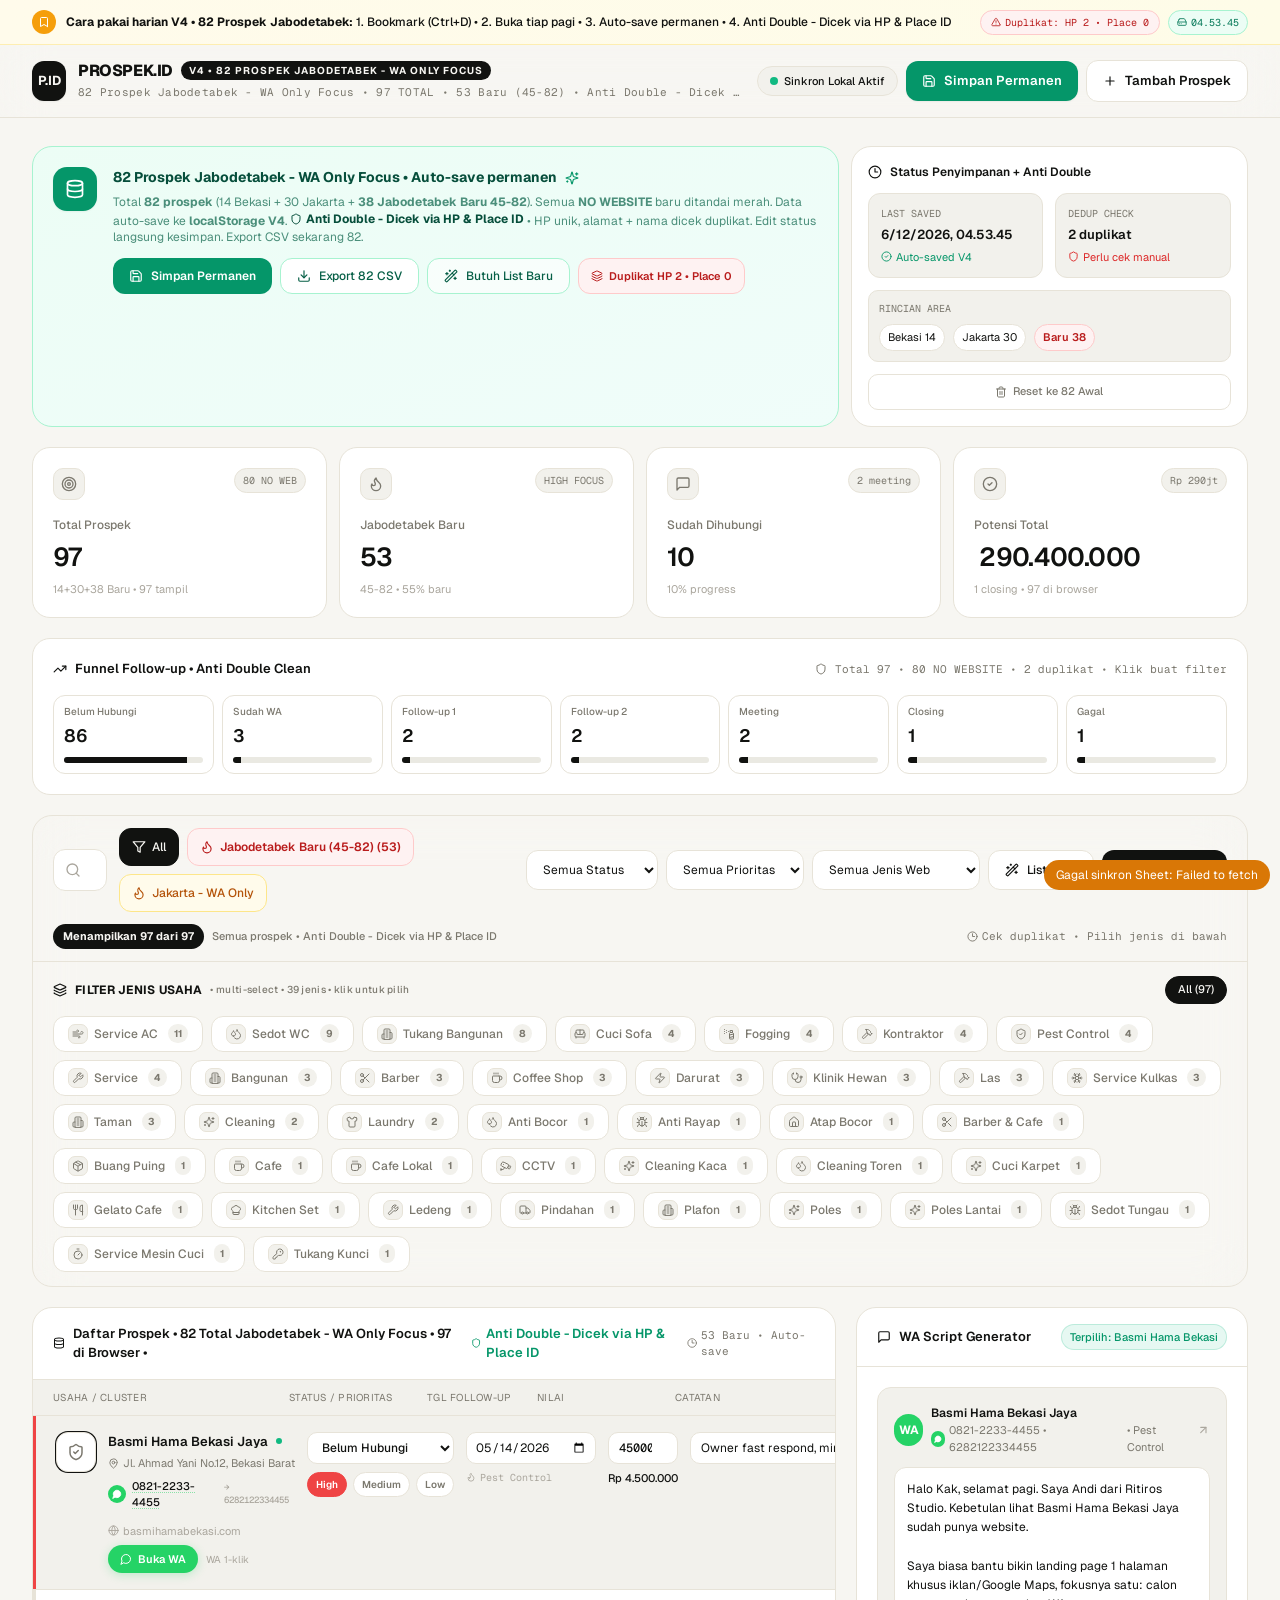
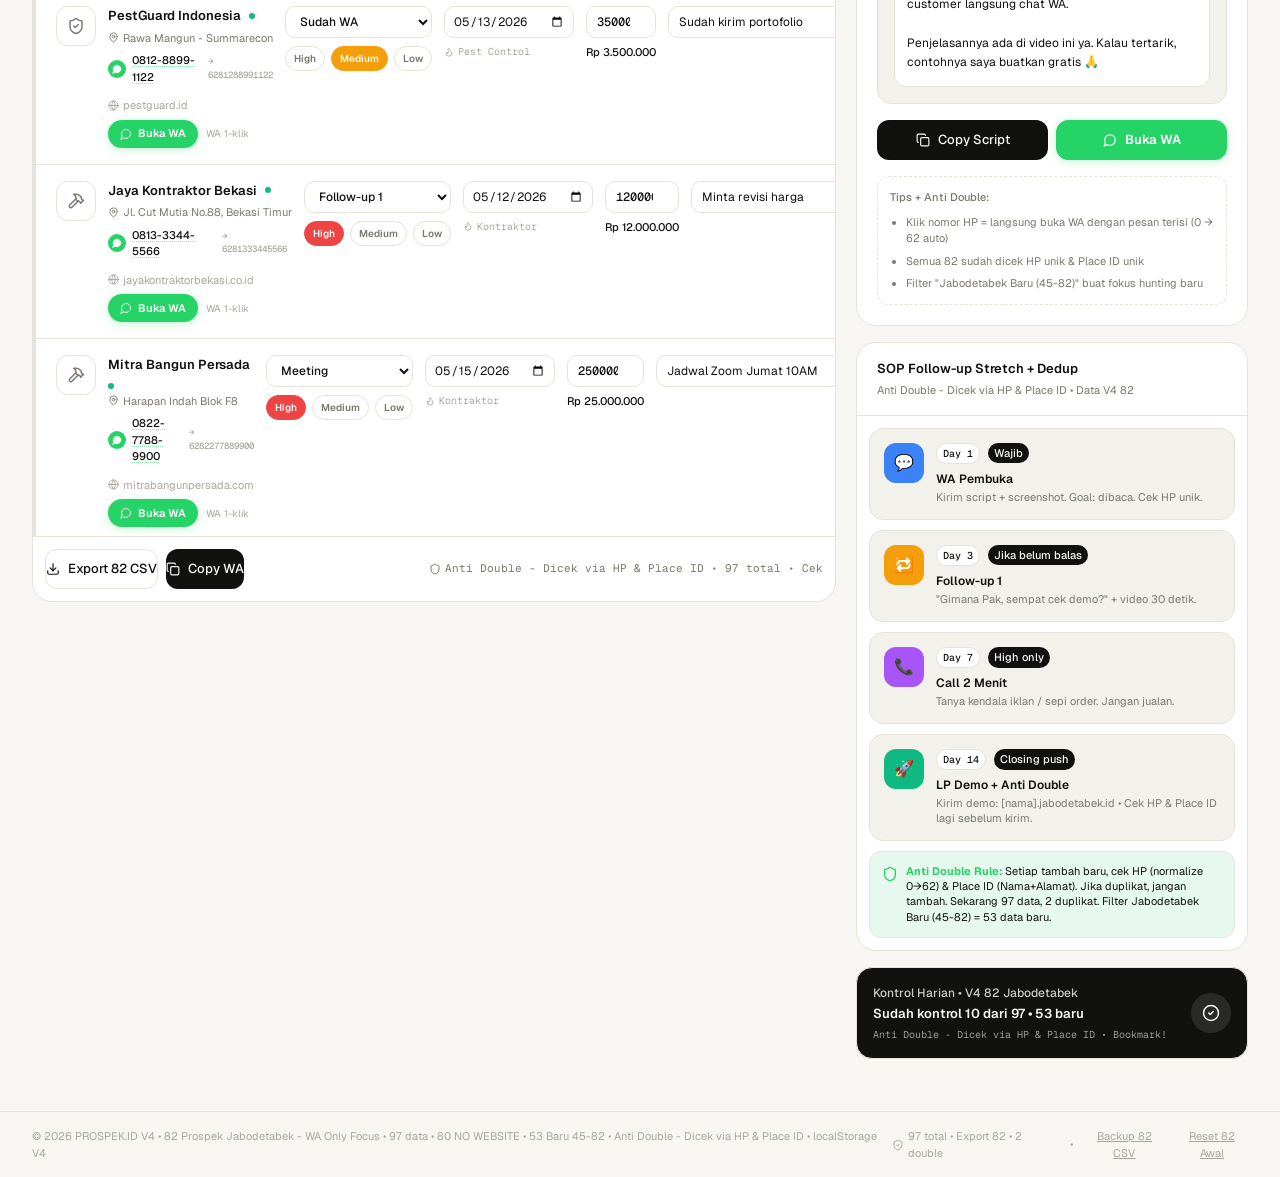
==== commit 3fc1ca44: "feat(dashboard): filter Jenis Web (Ada Website / Cuma WA / Cuma IG / Cuma FB / gratisan / mati) Co-A" ====
--- a/index.html
+++ b/index.html
@@ -19,7 +19,7 @@
 `+l[o].replace(" at new "," at ");return e.displayName&&a.includes("<anonymous>")&&(a=a.replace("<anonymous>",e.displayName)),a}while(1<=o&&0<=i);break}}}finally{Bo=!1,Error.prepareStackTrace=t}return(e=e?e.displayName||e.name:"")?Sr(e):""}function M1(e){switch(e.tag){case 5:return Sr(e.type);case 16:return Sr("Lazy");case 13:return Sr("Suspense");case 19:return Sr("SuspenseList");case 0:case 2:case 15:return e=Wo(e.type,!1),e;case 11:return e=Wo(e.type.render,!1),e;case 1:return e=Wo(e.type,!0),e;default:return""}}function ai(e){if(e==null)return null;if(typeof e==="function")return e.displayName||e.name||null;if(typeof e==="string")return e;switch(e){case Pt:return"Fragment";case Nt:return"Portal";case ui:return"Profiler";case na:return"StrictMode";case oi:return"Suspense";case ii:return"SuspenseList"}if(typeof e==="object")switch(e.$$typeof){case Dc:return(e.displayName||"Context")+".Consumer";case Tc:return(e._context.displayName||"Context")+".Provider";case ta:var n=e.render;return e=e.displayName,e||(e=n.displayName||n.name||"",e=e!==""?"ForwardRef("+e+")":"ForwardRef"),e;case ra:return n=e.displayName||null,n!==null?n:ai(e.type)||"Memo";case Cn:n=e._payload,e=e._init;try{return ai(e(n))}catch(t){}}return null}function V1(e){var n=e.type;switch(e.tag){case 24:return"Cache";case 9:return(n.displayName||"Context")+".Consumer";case 10:return(n._context.displayName||"Context")+".Provider";case 18:return"DehydratedFragment";case 11:return e=n.render,e=e.displayName||e.name||"",n.displayName||(e!==""?"ForwardRef("+e+")":"ForwardRef");case 7:return"Fragment";case 5:return n;case 4:return"Portal";case 3:return"Root";case 6:return"Text";case 16:return ai(n);case 8:return n===na?"StrictMode":"Mode";case 22:return"Offscreen";case 12:return"Profiler";case 21:return"Scope";case 13:return"Suspense";case 19:return"SuspenseList";case 25:return"TracingMarker";case 1:case 0:case 17:case 2:case 14:case 15:if(typeof n==="function")return n.displayName||n.name||null;if(typeof n==="string")return n}return null}function Bn(e){switch(typeof e){case"boolean":case"number":case"string":case"undefined":return e;case"object":return e;default:return""}}function Rc(e){var n=e.type;return(e=e.nodeName)&&e.toLowerCase()==="input"&&(n==="checkbox"||n==="radio")}function $1(e){var n=Rc(e)?"checked":"value",t=Object.getOwnPropertyDescriptor(e.constructor.prototype,n),r=""+e[n];if(!e.hasOwnProperty(n)&&typeof t<"u"&&typeof t.get==="function"&&typeof t.set==="function"){var{get:l,set:u}=t;return Object.defineProperty(e,n,{configurable:!0,get:function(){return l.call(this)},set:function(o){r=""+o,u.call(this,o)}}),Object.defineProperty(e,n,{enumerable:t.enumerable}),{getValue:function(){return r},setValue:function(o){r=""+o},stopTracking:function(){e._valueTracker=null,delete e[n]}}}}function bl(e){e._valueTracker||(e._valueTracker=$1(e))}function Mc(e){if(!e)return!1;var n=e._valueTracker;if(!n)return!0;var t=n.getValue(),r="";return e&&(r=Rc(e)?e.checked?"true":"false":e.value),e=r,e!==t?(n.setValue(e),!0):!1}function Cu(e){if(e=e||(typeof document<"u"?document:void 0),typeof e>"u")return null;try{return e.activeElement||e.body}catch(n){return e.body}}function fi(e,n){var t=n.checked;return J({},n,{defaultChecked:void 0,defaultValue:void 0,value:void 0,checked:t!=null?t:e._wrapperState.initialChecked})}function zf(e,n){var t=n.defaultValue==null?"":n.defaultValue,r=n.checked!=null?n.checked:n.defaultChecked;t=Bn(n.value!=null?n.value:t),e._wrapperState={initialChecked:r,initialValue:t,controlled:n.type==="checkbox"||n.type==="radio"?n.checked!=null:n.value!=null}}function Vc(e,n){n=n.checked,n!=null&&ea(e,"checked",n,!1)}function ci(e,n){Vc(e,n);var t=Bn(n.value),r=n.type;if(t!=null)if(r==="number"){if(t===0&&e.value===""||e.value!=t)e.value=""+t}else e.value!==""+t&&(e.value=""+t);else if(r==="submit"||r==="reset"){e.removeAttribute("value");return}n.hasOwnProperty("value")?di(e,n.type,t):n.hasOwnProperty("defaultValue")&&di(e,n.type,Bn(n.defaultValue)),n.checked==null&&n.defaultChecked!=null&&(e.defaultChecked=!!n.defaultChecked)}function Nf(e,n,t){if(n.hasOwnProperty("value")||n.hasOwnProperty("defaultValue")){var r=n.type;if(!(r!=="submit"&&r!=="reset"||n.value!==void 0&&n.value!==null))return;n=""+e._wrapperState.initialValue,t||n===e.value||(e.value=n),e.defaultValue=n}t=e.name,t!==""&&(e.name=""),e.defaultChecked=!!e._wrapperState.initialChecked,t!==""&&(e.name=t)}function di(e,n,t){if(n!=="number"||Cu(e.ownerDocument)!==e)t==null?e.defaultValue=""+e._wrapperState.initialValue:e.defaultValue!==""+t&&(e.defaultValue=""+t)}function Bt(e,n,t,r){if(e=e.options,n){n={};for(var l=0;l<t.length;l++)n["$"+t[l]]=!0;for(t=0;t<e.length;t++)l=n.hasOwnProperty("$"+e[t].value),e[t].selected!==l&&(e[t].selected=l),l&&r&&(e[t].defaultSelected=!0)}else{t=""+Bn(t),n=null;for(l=0;l<e.length;l++){if(e[l].value===t){e[l].selected=!0,r&&(e[l].defaultSelected=!0);return}n!==null||e[l].disabled||(n=e[l])}n!==null&&(n.selected=!0)}}function si(e,n){if(n.dangerouslySetInnerHTML!=null)throw Error(k(91));return J({},n,{value:void 0,defaultValue:void 0,children:""+e._wrapperState.initialValue})}function Pf(e,n){var t=n.value;if(t==null){if(t=n.children,n=n.defaultValue,t!=null){if(n!=null)throw Error(k(92));if(Er(t)){if(1<t.length)throw Error(k(93));t=t[0]}n=t}n==null&&(n=""),t=n}e._wrapperState={initialValue:Bn(t)}}function $c(e,n){var t=Bn(n.value),r=Bn(n.defaultValue);t!=null&&(t=""+t,t!==e.value&&(e.value=t),n.defaultValue==null&&e.defaultValue!==t&&(e.defaultValue=t)),r!=null&&(e.defaultValue=""+r)}function Tf(e){var n=e.textContent;n===e._wrapperState.initialValue&&n!==""&&n!==null&&(e.value=n)}function Qc(e){switch(e){case"svg":return"http://www.w3.org/2000/svg";case"math":return"http://www.w3.org/1998/Math/MathML";default:return"http://www.w3.org/1999/xhtml"}}function pi(e,n){return e==null||e==="http://www.w3.org/1999/xhtml"?Qc(n):e==="http://www.w3.org/2000/svg"&&n==="foreignObject"?"http://www.w3.org/1999/xhtml":e}function Wr(e,n){if(n){var t=e.firstChild;if(t&&t===e.lastChild&&t.nodeType===3){t.nodeValue=n;return}}e.textContent=n}function Hc(e,n,t){return n==null||typeof n==="boolean"||n===""?"":t||typeof n!=="number"||n===0||Dr.hasOwnProperty(e)&&Dr[e]?(""+n).trim():n+"px"}function Bc(e,n){e=e.style;for(var t in n)if(n.hasOwnProperty(t)){var r=t.indexOf("--")===0,l=Hc(t,n[t],r);t==="float"&&(t="cssFloat"),r?e.setProperty(t,l):e[t]=l}}function vi(e,n){if(n){if(F1[e]&&(n.children!=null||n.dangerouslySetInnerHTML!=null))throw Error(k(137,e));if(n.dangerouslySetInnerHTML!=null){if(n.children!=null)throw Error(k(60));if(typeof n.dangerouslySetInnerHTML!=="object"||!("__html"in n.dangerouslySetInnerHTML))throw Error(k(61))}if(n.style!=null&&typeof n.style!=="object")throw Error(k(62))}}function yi(e,n){if(e.indexOf("-")===-1)return typeof n.is==="string";switch(e){case"annotation-xml":case"color-profile":case"font-face":case"font-face-src":case"font-face-uri":case"font-face-format":case"font-face-name":case"missing-glyph":return!1;default:return!0}}function la(e){return e=e.target||e.srcElement||window,e.correspondingUseElement&&(e=e.correspondingUseElement),e.nodeType===3?e.parentNode:e}function Df(e){if(e=rl(e)){if(typeof mi!=="function")throw Error(k(280));var n=e.stateNode;n&&(n=ju(n),mi(e.stateNode,e.type,n))}}function Wc(e){Wt?Ut?Ut.push(e):Ut=[e]:Wt=e}function Uc(){if(Wt){var e=Wt,n=Ut;if(Ut=Wt=null,Df(e),n)for(e=0;e<n.length;e++)Df(n[e])}}function Kc(e,n){return e(n)}function Yc(){}function Lc(e,n,t){if(Uo)return e(n,t);Uo=!0;try{return Kc(e,n,t)}finally{if(Uo=!1,Wt!==null||Ut!==null)Yc(),Uc()}}function Ur(e,n){var t=e.stateNode;if(t===null)return null;var r=ju(t);if(r===null)return null;t=r[n];e:switch(n){case"onClick":case"onClickCapture":case"onDoubleClick":case"onDoubleClickCapture":case"onMouseDown":case"onMouseDownCapture":case"onMouseMove":case"onMouseMoveCapture":case"onMouseUp":case"onMouseUpCapture":case"onMouseEnter":(r=!r.disabled)||(e=e.type,r=!(e==="button"||e==="input"||e==="select"||e==="textarea")),e=!r;break e;default:e=!1}if(e)return null;if(t&&typeof t!=="function")throw Error(k(231,n,typeof t));return t}function H1(e,n,t,r,l,u,o,i,a){var p=Array.prototype.slice.call(arguments,3);try{n.apply(t,p)}catch(h){this.onError(h)}}function W1(e,n,t,r,l,u,o,i,a){Or=!1,zu=null,H1.apply(B1,arguments)}function U1(e,n,t,r,l,u,o,i,a){if(W1.apply(this,arguments),Or){if(Or){var p=zu;Or=!1,zu=null}else throw Error(k(198));Nu||(Nu=!0,wi=p)}}function dt(e){var n=e,t=e;if(e.alternate)for(;n.return;)n=n.return;else{e=n;do n=e,(n.flags&4098)!==0&&(t=n.return),e=n.return;while(e)}return n.tag===3?t:null}function Xc(e){if(e.tag===13){var n=e.memoizedState;if(n===null&&(e=e.alternate,e!==null&&(n=e.memoizedState)),n!==null)return n.dehydrated}return null}function Of(e){if(dt(e)!==e)throw Error(k(188))}function K1(e){var n=e.alternate;if(!n){if(n=dt(e),n===null)throw Error(k(188));return n!==e?null:e}for(var t=e,r=n;;){var l=t.return;if(l===null)break;var u=l.alternate;if(u===null){if(r=l.return,r!==null){t=r;continue}break}if(l.child===u.child){for(u=l.child;u;){if(u===t)return Of(l),e;if(u===r)return Of(l),n;u=u.sibling}throw Error(k(188))}if(t.return!==r.return)t=l,r=u;else{for(var o=!1,i=l.child;i;){if(i===t){o=!0,t=l,r=u;break}if(i===r){o=!0,r=l,t=u;break}i=i.sibling}if(!o){for(i=u.child;i;){if(i===t){o=!0,t=u,r=l;break}if(i===r){o=!0,r=u,t=l;break}i=i.sibling}if(!o)throw Error(k(189))}}if(t.alternate!==r)throw Error(k(190))}if(t.tag!==3)throw Error(k(188));return t.stateNode.current===t?e:n}function Ac(e){return e=K1(e),e!==null?Ic(e):null}function Ic(e){if(e.tag===5||e.tag===6)return e;for(e=e.child;e!==null;){var n=Ic(e);if(n!==null)return n;e=e.sibling}return null}function I1(e){if(tn&&typeof tn.onCommitFiberRoot==="function")try{tn.onCommitFiberRoot(Gu,e,void 0,(e.current.flags&128)===128)}catch(n){}}function q1(e){return e>>>=0,e===0?32:31-(Z1(e)/G1|0)|0}function _r(e){switch(e&-e){case 1:return 1;case 2:return 2;case 4:return 4;case 8:return 8;case 16:return 16;case 32:return 32;case 64:case 128:case 256:case 512:case 1024:case 2048:case 4096:case 8192:case 16384:case 32768:case 65536:case 131072:case 262144:case 524288:case 1048576:case 2097152:return e&4194240;case 4194304:case 8388608:case 16777216:case 33554432:case 67108864:return e&130023424;case 134217728:return 134217728;case 268435456:return 268435456;case 536870912:return 536870912;case 1073741824:return 1073741824;default:return e}}function Tu(e,n){var t=e.pendingLanes;if(t===0)return 0;var r=0,l=e.suspendedLanes,u=e.pingedLanes,o=t&268435455;if(o!==0){var i=o&~l;i!==0?r=_r(i):(u&=o,u!==0&&(r=_r(u)))}else o=t&~l,o!==0?r=_r(o):u!==0&&(r=_r(u));if(r===0)return 0;if(n!==0&&n!==r&&(n&l)===0&&(l=r&-r,u=n&-n,l>=u||l===16&&(u&4194240)!==0))return n;if((r&4)!==0&&(r|=t&16),n=e.entangledLanes,n!==0)for(e=e.entanglements,n&=r;0<n;)t=31-Ge(n),l=1<<t,r|=e[t],n&=~l;return r}function J1(e,n){switch(e){case 1:case 2:case 4:return n+250;case 8:case 16:case 32:case 64:case 128:case 256:case 512:case 1024:case 2048:case 4096:case 8192:case 16384:case 32768:case 65536:case 131072:case 262144:case 524288:case 1048576:case 2097152:return n+5000;case 4194304:case 8388608:case 16777216:case 33554432:case 67108864:return-1;case 134217728:case 268435456:case 536870912:case 1073741824:return-1;default:return-1}}function x1(e,n){for(var{suspendedLanes:t,pingedLanes:r,expirationTimes:l,pendingLanes:u}=e;0<u;){var o=31-Ge(u),i=1<<o,a=l[o];if(a===-1){if((i&t)===0||(i&r)!==0)l[o]=J1(i,n)}else a<=n&&(e.expiredLanes|=i);u&=~i}}function ki(e){return e=e.pendingLanes&-1073741825,e!==0?e:e&1073741824?1073741824:0}function Jc(){var e=nu;return nu<<=1,(nu&4194240)===0&&(nu=64),e}function Ko(e){for(var n=[],t=0;31>t;t++)n.push(e);return n}function nl(e,n,t){e.pendingLanes|=n,n!==536870912&&(e.suspendedLanes=0,e.pingedLanes=0),e=e.eventTimes,n=31-Ge(n),e[n]=t}function j1(e,n){var t=e.pendingLanes&~n;e.pendingLanes=n,e.suspendedLanes=0,e.pingedLanes=0,e.expiredLanes&=n,e.mutableReadLanes&=n,e.entangledLanes&=n,n=e.entanglements;var r=e.eventTimes;for(e=e.expirationTimes;0<t;){var l=31-Ge(t),u=1<<l;n[l]=0,r[l]=-1,e[l]=-1,t&=~u}}function oa(e,n){var t=e.entangledLanes|=n;for(e=e.entanglements;t;){var r=31-Ge(t),l=1<<r;l&n|e[r]&n&&(e[r]|=n),t&=~l}}function xc(e){return e&=-e,1<e?4<e?(e&268435455)!==0?16:536870912:4:1}function Mf(e,n){switch(e){case"focusin":case"focusout":On=null;break;case"dragenter":case"dragleave":Rn=null;break;case"mouseover":case"mouseout":Mn=null;break;case"pointerover":case"pointerout":Kr.delete(n.pointerId);break;case"gotpointercapture":case"lostpointercapture":Yr.delete(n.pointerId)}}function yr(e,n,t,r,l,u){if(e===null||e.nativeEvent!==u)return e={blockedOn:n,domEventName:t,eventSystemFlags:r,nativeEvent:u,targetContainers:[l]},n!==null&&(n=rl(n),n!==null&&ia(n)),e;return e.eventSystemFlags|=r,n=e.targetContainers,l!==null&&n.indexOf(l)===-1&&n.push(l),e}function ep(e,n,t,r,l){switch(n){case"focusin":return On=yr(On,e,n,t,r,l),!0;case"dragenter":return Rn=yr(Rn,e,n,t,r,l),!0;case"mouseover":return Mn=yr(Mn,e,n,t,r,l),!0;case"pointerover":var u=l.pointerId;return Kr.set(u,yr(Kr.get(u)||null,e,n,t,r,l)),!0;case"gotpointercapture":return u=l.pointerId,Yr.set(u,yr(Yr.get(u)||null,e,n,t,r,l)),!0}return!1}function td(e){var n=et(e.target);if(n!==null){var t=dt(n);if(t!==null){if(n=t.tag,n===13){if(n=Xc(t),n!==null){e.blockedOn=n,nd(e.priority,function(){bc(t)});return}}else if(n===3&&t.stateNode.current.memoizedState.isDehydrated){e.blockedOn=t.tag===3?t.stateNode.containerInfo:null;return}}}e.blockedOn=null}function pu(e){if(e.blockedOn!==null)return!1;for(var n=e.targetContainers;0<n.length;){var t=Ei(e.domEventName,e.eventSystemFlags,n[0],e.nativeEvent);if(t===null){t=e.nativeEvent;var r=new t.constructor(t.type,t);hi=r,t.target.dispatchEvent(r),hi=null}else return n=rl(t),n!==null&&ia(n),e.blockedOn=t,!1;n.shift()}return!0}function Vf(e,n,t){pu(e)&&t.delete(n)}function np(){Si=!1,On!==null&&pu(On)&&(On=null),Rn!==null&&pu(Rn)&&(Rn=null),Mn!==null&&pu(Mn)&&(Mn=null),Kr.forEach(Vf),Yr.forEach(Vf)}function hr(e,n){e.blockedOn===n&&(e.blockedOn=null,Si||(Si=!0,I.unstable_scheduleCallback(I.unstable_NormalPriority,np)))}function Lr(e){function n(l){return hr(l,e)}if(0<ru.length){hr(ru[0],e);for(var t=1;t<ru.length;t++){var r=ru[t];r.blockedOn===e&&(r.blockedOn=null)}}On!==null&&hr(On,e),Rn!==null&&hr(Rn,e),Mn!==null&&hr(Mn,e),Kr.forEach(n),Yr.forEach(n);for(t=0;t<Nn.length;t++)r=Nn[t],r.blockedOn===e&&(r.blockedOn=null);for(;0<Nn.length&&(t=Nn[0],t.blockedOn===null);)td(t),t.blockedOn===null&&Nn.shift()}function tp(e,n,t,r){var l=W,u=Kt.transition;Kt.transition=null;try{W=1,aa(e,n,t,r)}finally{W=l,Kt.transition=u}}function rp(e,n,t,r){var l=W,u=Kt.transition;Kt.transition=null;try{W=4,aa(e,n,t,r)}finally{W=l,Kt.transition=u}}function aa(e,n,t,r){if(Du){var l=Ei(e,n,t,r);if(l===null)Zo(e,n,r,Ou,t),Mf(e,r);else if(ep(l,e,n,t,r))r.stopPropagation();else if(Mf(e,r),n&4&&-1<b1.indexOf(e)){for(;l!==null;){var u=rl(l);if(u!==null&&jc(u),u=Ei(e,n,t,r),u===null&&Zo(e,n,r,Ou,t),u===l)break;l=u}l!==null&&r.stopPropagation()}else Zo(e,n,r,null,t)}}function Ei(e,n,t,r){if(Ou=null,e=la(r),e=et(e),e!==null)if(n=dt(e),n===null)e=null;else if(t=n.tag,t===13){if(e=Xc(n),e!==null)return e;e=null}else if(t===3){if(n.stateNode.current.memoizedState.isDehydrated)return n.tag===3?n.stateNode.containerInfo:null;e=null}else n!==e&&(e=null);return Ou=e,null}function rd(e){switch(e){case"cancel":case"click":case"close":case"contextmenu":case"copy":case"cut":case"auxclick":case"dblclick":case"dragend":case"dragstart":case"drop":case"focusin":case"focusout":case"input":case"invalid":case"keydown":case"keypress":case"keyup":case"mousedown":case"mouseup":case"paste":case"pause":case"play":case"pointercancel":case"pointerdown":case"pointerup":case"ratechange":case"reset":case"resize":case"seeked":case"submit":case"touchcancel":case"touchend":case"touchstart":case"volumechange":case"change":case"selectionchange":case"textInput":case"compositionstart":case"compositionend":case"compositionupdate":case"beforeblur":case"afterblur":case"beforeinput":case"blur":case"fullscreenchange":case"focus":case"hashchange":case"popstate":case"select":case"selectstart":return 1;case"drag":case"dragenter":case"dragexit":case"dragleave":case"dragover":case"mousemove":case"mouseout":case"mouseover":case"pointermove":case"pointerout":case"pointerover":case"scroll":case"toggle":case"touchmove":case"wheel":case"mouseenter":case"mouseleave":case"pointerenter":case"pointerleave":return 4;case"message":switch(X1()){case ua:return 1;case Gc:return 4;case Pu:case A1:return 16;case qc:return 536870912;default:return 16}default:return 16}}function ld(){if(vu)return vu;var e,n=fa,t=n.length,r,l="value"in Tn?Tn.value:Tn.textContent,u=l.length;for(e=0;e<t&&n[e]===l[e];e++);var o=t-e;for(r=1;r<=o&&n[t-r]===l[u-r];r++);return vu=l.slice(e,1<r?1-r:void 0)}function yu(e){var n=e.keyCode;return"charCode"in e?(e=e.charCode,e===0&&n===13&&(e=13)):e=n,e===10&&(e=13),32<=e||e===13?e:0}function lu(){return!0}function $f(){return!1}function Ve(e){function n(t,r,l,u,o){this._reactName=t,this._targetInst=l,this.type=r,this.nativeEvent=u,this.target=o,this.currentTarget=null;for(var i in e)e.hasOwnProperty(i)&&(t=e[i],this[i]=t?t(u):u[i]);return this.isDefaultPrevented=(u.defaultPrevented!=null?u.defaultPrevented:u.returnValue===!1)?lu:$f,this.isPropagationStopped=$f,this}return J(n.prototype,{preventDefault:function(){this.defaultPrevented=!0;var t=this.nativeEvent;t&&(t.preventDefault?t.preventDefault():typeof t.returnValue!=="unknown"&&(t.returnValue=!1),this.isDefaultPrevented=lu)},stopPropagation:function(){var t=this.nativeEvent;t&&(t.stopPropagation?t.stopPropagation():typeof t.cancelBubble!=="unknown"&&(t.cancelBubble=!0),this.isPropagationStopped=lu)},persist:function(){},isPersistent:lu}),n}function hp(e){var n=this.nativeEvent;return n.getModifierState?n.getModifierState(e):(e=yp[e])?!!n[e]:!1}function da(){return hp}function od(e,n){switch(e){case"keyup":return Np.indexOf(n.keyCode)!==-1;case"keydown":return n.keyCode!==229;case"keypress":case"mousedown":case"focusout":return!0;default:return!1}}function id(e){return e=e.detail,typeof e==="object"&&"data"in e?e.data:null}function Tp(e,n){switch(e){case"compositionend":return id(n);case"keypress":if(n.which!==32)return null;return Wf=!0,Bf;case"textInput":return e=n.data,e===Bf&&Wf?null:e;default:return null}}function Dp(e,n){if(Tt)return e==="compositionend"||!sa&&od(e,n)?(e=ld(),vu=fa=Tn=null,Tt=!1,e):null;switch(e){case"paste":return null;case"keypress":if(!(n.ctrlKey||n.altKey||n.metaKey)||n.ctrlKey&&n.altKey){if(n.char&&1<n.char.length)return n.char;if(n.which)return String.fromCharCode(n.which)}return null;case"compositionend":return ud&&n.locale!=="ko"?null:n.data;default:return null}}function Uf(e){var n=e&&e.nodeName&&e.nodeName.toLowerCase();return n==="input"?!!Op[e.type]:n==="textarea"?!0:!1}function ad(e,n,t,r){Wc(r),n=Ru(n,"onChange"),0<n.length&&(t=new ca("onChange","change",null,t,r),e.push({event:t,listeners:n}))}function Rp(e){wd(e,0)}function Ju(e){var n=Rt(e);if(Mc(n))return e}function Mp(e,n){if(e==="change")return n}function Kf(){Mr&&(Mr.detachEvent("onpropertychange",cd),Xr=Mr=null)}function cd(e){if(e.propertyName==="value"&&Ju(Xr)){var n=[];ad(n,Xr,e,la(e)),Lc(Rp,n)}}function Vp(e,n,t){e==="focusin"?(Kf(),Mr=n,Xr=t,Mr.attachEvent("onpropertychange",cd)):e==="focusout"&&Kf()}function $p(e){if(e==="selectionchange"||e==="keyup"||e==="keydown")return Ju(Xr)}function Qp(e,n){if(e==="click")return Ju(n)}function Fp(e,n){if(e==="input"||e==="change")return Ju(n)}function Hp(e,n){return e===n&&(e!==0||1/e===1/n)||e!==e&&n!==n}function Ar(e,n){if(Je(e,n))return!0;if(typeof e!=="object"||e===null||typeof n!=="object"||n===null)return!1;var t=Object.keys(e),r=Object.keys(n);if(t.length!==r.length)return!1;for(r=0;r<t.length;r++){var l=t[r];if(!li.call(n,l)||!Je(e[l],n[l]))return!1}return!0}function Yf(e){for(;e&&e.firstChild;)e=e.firstChild;return e}function Lf(e,n){var t=Yf(e);e=0;for(var r;t;){if(t.nodeType===3){if(r=e+t.textContent.length,e<=n&&r>=n)return{node:t,offset:n-e};e=r}e:{for(;t;){if(t.nextSibling){t=t.nextSibling;break e}t=t.parentNode}t=void 0}t=Yf(t)}}function dd(e,n){return e&&n?e===n?!0:e&&e.nodeType===3?!1:n&&n.nodeType===3?dd(e,n.parentNode):("contains"in e)?e.contains(n):e.compareDocumentPosition?!!(e.compareDocumentPosition(n)&16):!1:!1}function sd(){for(var e=window,n=Cu();n instanceof e.HTMLIFrameElement;){try{var t=typeof n.contentWindow.location.href==="string"}catch(r){t=!1}if(t)e=n.contentWindow;else break;n=Cu(e.document)}return n}function pa(e){var n=e&&e.nodeName&&e.nodeName.toLowerCase();return n&&(n==="input"&&(e.type==="text"||e.type==="search"||e.type==="tel"||e.type==="url"||e.type==="password")||n==="textarea"||e.contentEditable==="true")}function Bp(e){var n=sd(),t=e.focusedElem,r=e.selectionRange;if(n!==t&&t&&t.ownerDocument&&dd(t.ownerDocument.documentElement,t)){if(r!==null&&pa(t)){if(n=r.start,e=r.end,e===void 0&&(e=n),"selectionStart"in t)t.selectionStart=n,t.selectionEnd=Math.min(e,t.value.length);else if(e=(n=t.ownerDocument||document)&&n.defaultView||window,e.getSelection){e=e.getSelection();var l=t.textContent.length,u=Math.min(r.start,l);r=r.end===void 0?u:Math.min(r.end,l),!e.extend&&u>r&&(l=r,r=u,u=l),l=Lf(t,u);var o=Lf(t,r);l&&o&&(e.rangeCount!==1||e.anchorNode!==l.node||e.anchorOffset!==l.offset||e.focusNode!==o.node||e.focusOffset!==o.offset)&&(n=n.createRange(),n.setStart(l.node,l.offset),e.removeAllRanges(),u>r?(e.addRange(n),e.extend(o.node,o.offset)):(n.setEnd(o.node,o.offset),e.addRange(n)))}}n=[];for(e=t;e=e.parentNode;)e.nodeType===1&&n.push({element:e,left:e.scrollLeft,top:e.scrollTop});typeof t.focus==="function"&&t.focus();for(t=0;t<n.length;t++)e=n[t],e.element.scrollLeft=e.left,e.element.scrollTop=e.top}}function Xf(e,n,t){var r=t.window===t?t.document:t.nodeType===9?t:t.ownerDocument;Ci||Dt==null||Dt!==Cu(r)||(r=Dt,("selectionStart"in r)&&pa(r)?r={start:r.selectionStart,end:r.selectionEnd}:(r=(r.ownerDocument&&r.ownerDocument.defaultView||window).getSelection(),r={anchorNode:r.anchorNode,anchorOffset:r.anchorOffset,focusNode:r.focusNode,focusOffset:r.focusOffset}),Vr&&Ar(Vr,r)||(Vr=r,r=Ru(_i,"onSelect"),0<r.length&&(n=new ca("onSelect","select",null,n,t),e.push({event:n,listeners:r}),n.target=Dt)))}function uu(e,n){var t={};return t[e.toLowerCase()]=n.toLowerCase(),t["Webkit"+e]="webkit"+n,t["Moz"+e]="moz"+n,t}function xu(e){if(Ao[e])return Ao[e];if(!Ot[e])return e;var n=Ot[e],t;for(t in n)if(n.hasOwnProperty(t)&&t in pd)return Ao[e]=n[t];return e}function Un(e,n){gd.set(e,n),ct(n,[e])}function If(e,n,t){var r=e.type||"unknown-event";e.currentTarget=t,U1(r,n,void 0,e),e.currentTarget=null}function wd(e,n){n=(n&4)!==0;for(var t=0;t<e.length;t++){var r=e[t],l=r.event;r=r.listeners;e:{var u=void 0;if(n)for(var o=r.length-1;0<=o;o--){var i=r[o],a=i.instance,p=i.currentTarget;if(i=i.listener,a!==u&&l.isPropagationStopped())break e;If(l,i,p),u=a}else for(o=0;o<r.length;o++){if(i=r[o],a=i.instance,p=i.currentTarget,i=i.listener,a!==u&&l.isPropagationStopped())break e;If(l,i,p),u=a}}}if(Nu)throw e=wi,Nu=!1,wi=null,e}function Y(e,n){var t=n[Ri];t===void 0&&(t=n[Ri]=new Set);var r=e+"__bubble";t.has(r)||(kd(n,e,2,!1),t.add(r))}function Io(e,n,t){var r=0;n&&(r|=4),kd(t,e,r,n)}function Ir(e){if(!e[ou]){e[ou]=!0,Pc.forEach(function(t){t!=="selectionchange"&&(Up.has(t)||Io(t,!1,e),Io(t,!0,e))});var n=e.nodeType===9?e:e.ownerDocument;n===null||n[ou]||(n[ou]=!0,Io("selectionchange",!1,n))}}function kd(e,n,t,r){switch(rd(n)){case 1:var l=tp;break;case 4:l=rp;break;default:l=aa}t=l.bind(null,n,t,e),l=void 0,!gi||n!=="touchstart"&&n!=="touchmove"&&n!=="wheel"||(l=!0),r?l!==void 0?e.addEventListener(n,t,{capture:!0,passive:l}):e.addEventListener(n,t,!0):l!==void 0?e.addEventListener(n,t,{passive:l}):e.addEventListener(n,t,!1)}function Zo(e,n,t,r,l){var u=r;if((n&1)===0&&(n&2)===0&&r!==null)e:for(;;){if(r===null)return;var o=r.tag;if(o===3||o===4){var i=r.stateNode.containerInfo;if(i===l||i.nodeType===8&&i.parentNode===l)break;if(o===4)for(o=r.return;o!==null;){var a=o.tag;if(a===3||a===4){if(a=o.stateNode.containerInfo,a===l||a.nodeType===8&&a.parentNode===l)return}o=o.return}for(;i!==null;){if(o=et(i),o===null)return;if(a=o.tag,a===5||a===6){r=u=o;continue e}i=i.parentNode}}r=r.return}Lc(function(){var p=u,h=la(t),w=[];e:{var g=gd.get(e);if(g!==void 0){var E=ca,C=e;switch(e){case"keypress":if(yu(t)===0)break e;case"keydown":case"keyup":E=gp;break;case"focusin":C="focus",E=Xo;break;case"focusout":C="blur",E=Xo;break;case"beforeblur":case"afterblur":E=Xo;break;case"click":if(t.button===2)break e;case"auxclick":case"dblclick":case"mousedown":case"mousemove":case"mouseup":case"mouseout":case"mouseover":case"contextmenu":E=Qf;break;case"drag":case"dragend":case"dragenter":case"dragexit":case"dragleave":case"dragover":case"dragstart":case"drop":E=op;break;case"touchcancel":case"touchend":case"touchmove":case"touchstart":E=Sp;break;case vd:case yd:case hd:E=fp;break;case md:E=_p;break;case"scroll":E=lp;break;case"wheel":E=zp;break;case"copy":case"cut":case"paste":E=dp;break;case"gotpointercapture":case"lostpointercapture":case"pointercancel":case"pointerdown":case"pointermove":case"pointerout":case"pointerover":case"pointerup":E=Hf}var N=(n&4)!==0,U=!N&&e==="scroll",v=N?g!==null?g+"Capture":null:g;N=[];for(var c=p,y;c!==null;){y=c;var S=y.stateNode;if(y.tag===5&&S!==null&&(y=S,v!==null&&(S=Ur(c,v),S!=null&&N.push(Zr(c,S,y)))),U)break;c=c.return}0<N.length&&(g=new E(g,C,null,t,h),w.push({event:g,listeners:N}))}}if((n&7)===0){e:{if(g=e==="mouseover"||e==="pointerover",E=e==="mouseout"||e==="pointerout",g&&t!==hi&&(C=t.relatedTarget||t.fromElement)&&(et(C)||C[pn]))break e;if(E||g){if(g=h.window===h?h:(g=h.ownerDocument)?g.defaultView||g.parentWindow:window,E){if(C=t.relatedTarget||t.toElement,E=p,C=C?et(C):null,C!==null&&(U=dt(C),C!==U||C.tag!==5&&C.tag!==6))C=null}else E=null,C=p;if(E!==C){if(N=Qf,S="onMouseLeave",v="onMouseEnter",c="mouse",e==="pointerout"||e==="pointerover")N=Hf,S="onPointerLeave",v="onPointerEnter",c="pointer";if(U=E==null?g:Rt(E),y=C==null?g:Rt(C),g=new N(S,c+"leave",E,t,h),g.target=U,g.relatedTarget=y,S=null,et(h)===p&&(N=new N(v,c+"enter",C,t,h),N.target=y,N.relatedTarget=U,S=N),U=S,E&&C)n:{N=E,v=C,c=0;for(y=N;y;y=Ct(y))c++;y=0;for(S=v;S;S=Ct(S))y++;for(;0<c-y;)N=Ct(N),c--;for(;0<y-c;)v=Ct(v),y--;for(;c--;){if(N===v||v!==null&&N===v.alternate)break n;N=Ct(N),v=Ct(v)}N=null}else N=null;E!==null&&Zf(w,g,E,N,!1),C!==null&&U!==null&&Zf(w,U,C,N,!0)}}}e:{if(g=p?Rt(p):window,E=g.nodeName&&g.nodeName.toLowerCase(),E==="select"||E==="input"&&g.type==="file")var P=Mp;else if(Uf(g))if(fd)P=Fp;else{P=$p;var T=Vp}else(E=g.nodeName)&&E.toLowerCase()==="input"&&(g.type==="checkbox"||g.type==="radio")&&(P=Qp);if(P&&(P=P(e,p))){ad(w,P,t,h);break e}T&&T(e,g,p),e==="focusout"&&(T=g._wrapperState)&&T.controlled&&g.type==="number"&&di(g,"number",g.value)}switch(T=p?Rt(p):window,e){case"focusin":if(Uf(T)||T.contentEditable==="true")Dt=T,_i=p,Vr=null;break;case"focusout":Vr=_i=Dt=null;break;case"mousedown":Ci=!0;break;case"contextmenu":case"mouseup":case"dragend":Ci=!1,Xf(w,t,h);break;case"selectionchange":if(Wp)break;case"keydown":case"keyup":Xf(w,t,h)}var D;if(sa)e:{switch(e){case"compositionstart":var O="onCompositionStart";break e;case"compositionend":O="onCompositionEnd";break e;case"compositionupdate":O="onCompositionUpdate";break e}O=void 0}else Tt?od(e,t)&&(O="onCompositionEnd"):e==="keydown"&&t.keyCode===229&&(O="onCompositionStart");if(O&&(ud&&t.locale!=="ko"&&(Tt||O!=="onCompositionStart"?O==="onCompositionEnd"&&Tt&&(D=ld()):(Tn=h,fa=("value"in Tn)?Tn.value:Tn.textContent,Tt=!0)),T=Ru(p,O),0<T.length&&(O=new Ff(O,e,null,t,h),w.push({event:O,listeners:T}),D?O.data=D:(D=id(t),D!==null&&(O.data=D)))),D=Pp?Tp(e,t):Dp(e,t))p=Ru(p,"onBeforeInput"),0<p.length&&(h=new Ff("onBeforeInput","beforeinput",null,t,h),w.push({event:h,listeners:p}),h.data=D)}wd(w,n)})}function Zr(e,n,t){return{instance:e,listener:n,currentTarget:t}}function Ru(e,n){for(var t=n+"Capture",r=[];e!==null;){var l=e,u=l.stateNode;l.tag===5&&u!==null&&(l=u,u=Ur(e,t),u!=null&&r.unshift(Zr(e,u,l)),u=Ur(e,n),u!=null&&r.push(Zr(e,u,l))),e=e.return}return r}function Ct(e){if(e===null)return null;do e=e.return;while(e&&e.tag!==5);return e?e:null}function Zf(e,n,t,r,l){for(var u=n._reactName,o=[];t!==null&&t!==r;){var i=t,a=i.alternate,p=i.stateNode;if(a!==null&&a===r)break;i.tag===5&&p!==null&&(i=p,l?(a=Ur(t,u),a!=null&&o.unshift(Zr(t,a,i))):l||(a=Ur(t,u),a!=null&&o.push(Zr(t,a,i)))),t=t.return}o.length!==0&&e.push({event:n,listeners:o})}function Gf(e){return(typeof e==="string"?e:""+e).replace(Kp,`
 `).replace(Yp,"")}function iu(e,n,t){if(n=Gf(n),Gf(e)!==n&&t)throw Error(k(425))}function Mu(){}function Di(e,n){return e==="textarea"||e==="noscript"||typeof n.children==="string"||typeof n.children==="number"||typeof n.dangerouslySetInnerHTML==="object"&&n.dangerouslySetInnerHTML!==null&&n.dangerouslySetInnerHTML.__html!=null}function Ap(e){setTimeout(function(){throw e})}function Go(e,n){var t=n,r=0;do{var l=t.nextSibling;if(e.removeChild(t),l&&l.nodeType===8)if(t=l.data,t==="/$"){if(r===0){e.removeChild(l),Lr(n);return}r--}else t!=="$"&&t!=="$?"&&t!=="$!"||r++;t=l}while(t);Lr(n)}function Vn(e){for(;e!=null;e=e.nextSibling){var n=e.nodeType;if(n===1||n===3)break;if(n===8){if(n=e.data,n==="$"||n==="$!"||n==="$?")break;if(n==="/$")return null}}return e}function Jf(e){e=e.previousSibling;for(var n=0;e;){if(e.nodeType===8){var t=e.data;if(t==="$"||t==="$!"||t==="$?"){if(n===0)return e;n--}else t==="/$"&&n++}e=e.previousSibling}return null}function et(e){var n=e[nn];if(n)return n;for(var t=e.parentNode;t;){if(n=t[pn]||t[nn]){if(t=n.alternate,n.child!==null||t!==null&&t.child!==null)for(e=Jf(e);e!==null;){if(t=e[nn])return t;e=Jf(e)}return n}e=t,t=e.parentNode}return null}function rl(e){return e=e[nn]||e[pn],!e||e.tag!==5&&e.tag!==6&&e.tag!==13&&e.tag!==3?null:e}function Rt(e){if(e.tag===5||e.tag===6)return e.stateNode;throw Error(k(33))}function ju(e){return e[Gr]||null}function Kn(e){return{current:e}}function L(e){0>Mt||(e.current=Mi[Mt],Mi[Mt]=null,Mt--)}function K(e,n){Mt++,Mi[Mt]=e.current,e.current=n}function At(e,n){var t=e.type.contextTypes;if(!t)return Wn;var r=e.stateNode;if(r&&r.__reactInternalMemoizedUnmaskedChildContext===n)return r.__reactInternalMemoizedMaskedChildContext;var l={},u;for(u in t)l[u]=n[u];return r&&(e=e.stateNode,e.__reactInternalMemoizedUnmaskedChildContext=n,e.__reactInternalMemoizedMaskedChildContext=l),l}function ze(e){return e=e.childContextTypes,e!==null&&e!==void 0}function Vu(){L(Ce),L(ye)}function xf(e,n,t){if(ye.current!==Wn)throw Error(k(168));K(ye,n),K(Ce,t)}function Sd(e,n,t){var r=e.stateNode;if(n=n.childContextTypes,typeof r.getChildContext!=="function")return t;r=r.getChildContext();for(var l in r)if(!(l in n))throw Error(k(108,V1(e)||"Unknown",l));return J({},t,r)}function $u(e){return e=(e=e.stateNode)&&e.__reactInternalMemoizedMergedChildContext||Wn,ut=ye.current,K(ye,e),K(Ce,Ce.current),!0}function jf(e,n,t){var r=e.stateNode;if(!r)throw Error(k(169));t?(e=Sd(e,n,ut),r.__reactInternalMemoizedMergedChildContext=e,L(Ce),L(ye),K(ye,e)):L(Ce),K(Ce,t)}function Ed(e){an===null?an=[e]:an.push(e)}function Gp(e){bu=!0,Ed(e)}function Yn(){if(!qo&&an!==null){qo=!0;var e=0,n=W;try{var t=an;for(W=1;e<t.length;e++){var r=t[e];do r=r(!0);while(r!==null)}an=null,bu=!1}catch(l){throw an!==null&&(an=an.slice(e+1)),Zc(ua,Yn),l}finally{W=n,qo=!1}}return null}function jn(e,n){Vt[$t++]=Fu,Vt[$t++]=Qu,Qu=e,Fu=n}function _d(e,n,t){Qe[Fe++]=fn,Qe[Fe++]=cn,Qe[Fe++]=ot,ot=e;var r=fn;e=cn;var l=32-Ge(r)-1;r&=~(1<<l),t+=1;var u=32-Ge(n)+l;if(30<u){var o=l-l%5;u=(r&(1<<o)-1).toString(32),r>>=o,l-=o,fn=1<<32-Ge(n)+l|t<<l|r,cn=u+e}else fn=1<<u|t<<l|r,cn=e}function va(e){e.return!==null&&(jn(e,1),_d(e,1,0))}function ya(e){for(;e===Qu;)Qu=Vt[--$t],Vt[$t]=null,Fu=Vt[--$t],Vt[$t]=null;for(;e===ot;)ot=Qe[--Fe],Qe[Fe]=null,cn=Qe[--Fe],Qe[Fe]=null,fn=Qe[--Fe],Qe[Fe]=null}function Cd(e,n){var t=He(5,null,null,0);t.elementType="DELETED",t.stateNode=n,t.return=e,n=e.deletions,n===null?(e.deletions=[t],e.flags|=16):n.push(t)}function bf(e,n){switch(e.tag){case 5:var t=e.type;return n=n.nodeType!==1||t.toLowerCase()!==n.nodeName.toLowerCase()?null:n,n!==null?(e.stateNode=n,Me=e,Re=Vn(n.firstChild),!0):!1;case 6:return n=e.pendingProps===""||n.nodeType!==3?null:n,n!==null?(e.stateNode=n,Me=e,Re=null,!0):!1;case 13:return n=n.nodeType!==8?null:n,n!==null?(t=ot!==null?{id:fn,overflow:cn}:null,e.memoizedState={dehydrated:n,treeContext:t,retryLane:1073741824},t=He(18,null,null,0),t.stateNode=n,t.return=e,e.child=t,Me=e,Re=null,!0):!1;default:return!1}}function Vi(e){return(e.mode&1)!==0&&(e.flags&128)===0}function $i(e){if(A){var n=Re;if(n){var t=n;if(!bf(e,n)){if(Vi(e))throw Error(k(418));n=Vn(t.nextSibling);var r=Me;n&&bf(e,n)?Cd(r,t):(e.flags=e.flags&-4097|2,A=!1,Me=e)}}else{if(Vi(e))throw Error(k(418));e.flags=e.flags&-4097|2,A=!1,Me=e}}}function ec(e){for(e=e.return;e!==null&&e.tag!==5&&e.tag!==3&&e.tag!==13;)e=e.return;Me=e}function au(e){if(e!==Me)return!1;if(!A)return ec(e),A=!0,!1;var n;if((n=e.tag!==3)&&!(n=e.tag!==5)&&(n=e.type,n=n!=="head"&&n!=="body"&&!Di(e.type,e.memoizedProps)),n&&(n=Re)){if(Vi(e))throw zd(),Error(k(418));for(;n;)Cd(e,n),n=Vn(n.nextSibling)}if(ec(e),e.tag===13){if(e=e.memoizedState,e=e!==null?e.dehydrated:null,!e)throw Error(k(317));e:{e=e.nextSibling;for(n=0;e;){if(e.nodeType===8){var t=e.data;if(t==="/$"){if(n===0){Re=Vn(e.nextSibling);break e}n--}else t!=="$"&&t!=="$!"&&t!=="$?"||n++}e=e.nextSibling}Re=null}}else Re=Me?Vn(e.stateNode.nextSibling):null;return!0}function zd(){for(var e=Re;e;)e=Vn(e.nextSibling)}function It(){Re=Me=null,A=!1}function ha(e){Ze===null?Ze=[e]:Ze.push(e)}function gr(e,n,t){if(e=t.ref,e!==null&&typeof e!=="function"&&typeof e!=="object"){if(t._owner){if(t=t._owner,t){if(t.tag!==1)throw Error(k(309));var r=t.stateNode}if(!r)throw Error(k(147,e));var l=r,u=""+e;if(n!==null&&n.ref!==null&&typeof n.ref==="function"&&n.ref._stringRef===u)return n.ref;return n=function(o){var i=l.refs;o===null?delete i[u]:i[u]=o},n._stringRef=u,n}if(typeof e!=="string")throw Error(k(284));if(!t._owner)throw Error(k(290,e))}return e}function fu(e,n){throw e=Object.prototype.toString.call(n),Error(k(31,e==="[object Object]"?"object with keys {"+Object.keys(n).join(", ")+"}":e))}function nc(e){var n=e._init;return n(e._payload)}function Nd(e){function n(v,c){if(e){var y=v.deletions;y===null?(v.deletions=[c],v.flags|=16):y.push(c)}}function t(v,c){if(!e)return null;for(;c!==null;)n(v,c),c=c.sibling;return null}function r(v,c){for(v=new Map;c!==null;)c.key!==null?v.set(c.key,c):v.set(c.index,c),c=c.sibling;return v}function l(v,c){return v=Hn(v,c),v.index=0,v.sibling=null,v}function u(v,c,y){if(v.index=y,!e)return v.flags|=1048576,c;if(y=v.alternate,y!==null)return y=y.index,y<c?(v.flags|=2,c):y;return v.flags|=2,c}function o(v){return e&&v.alternate===null&&(v.flags|=2),v}function i(v,c,y,S){if(c===null||c.tag!==6)return c=ti(y,v.mode,S),c.return=v,c;return c=l(c,y),c.return=v,c}function a(v,c,y,S){var P=y.type;if(P===Pt)return h(v,c,y.props.children,S,y.key);if(c!==null&&(c.elementType===P||typeof P==="object"&&P!==null&&P.$$typeof===Cn&&nc(P)===c.type))return S=l(c,y.props),S.ref=gr(v,c,y),S.return=v,S;return S=_u(y.type,y.key,y.props,null,v.mode,S),S.ref=gr(v,c,y),S.return=v,S}function p(v,c,y,S){if(c===null||c.tag!==4||c.stateNode.containerInfo!==y.containerInfo||c.stateNode.implementation!==y.implementation)return c=ri(y,v.mode,S),c.return=v,c;return c=l(c,y.children||[]),c.return=v,c}function h(v,c,y,S,P){if(c===null||c.tag!==7)return c=lt(y,v.mode,S,P),c.return=v,c;return c=l(c,y),c.return=v,c}function w(v,c,y){if(typeof c==="string"&&c!==""||typeof c==="number")return c=ti(""+c,v.mode,y),c.return=v,c;if(typeof c==="object"&&c!==null){switch(c.$$typeof){case jl:return y=_u(c.type,c.key,c.props,null,v.mode,y),y.ref=gr(v,null,c),y.return=v,y;case Nt:return c=ri(c,v.mode,y),c.return=v,c;case Cn:var S=c._init;return w(v,S(c._payload),y)}if(Er(c)||vr(c))return c=lt(c,v.mode,y,null),c.return=v,c;fu(v,c)}return null}function g(v,c,y,S){var P=c!==null?c.key:null;if(typeof y==="string"&&y!==""||typeof y==="number")return P!==null?null:i(v,c,""+y,S);if(typeof y==="object"&&y!==null){switch(y.$$typeof){case jl:return y.key===P?a(v,c,y,S):null;case Nt:return y.key===P?p(v,c,y,S):null;case Cn:return P=y._init,g(v,c,P(y._payload),S)}if(Er(y)||vr(y))return P!==null?null:h(v,c,y,S,null);fu(v,y)}return null}function E(v,c,y,S,P){if(typeof S==="string"&&S!==""||typeof S==="number")return v=v.get(y)||null,i(c,v,""+S,P);if(typeof S==="object"&&S!==null){switch(S.$$typeof){case jl:return v=v.get(S.key===null?y:S.key)||null,a(c,v,S,P);case Nt:return v=v.get(S.key===null?y:S.key)||null,p(c,v,S,P);case Cn:var T=S._init;return E(v,c,y,T(S._payload),P)}if(Er(S)||vr(S))return v=v.get(y)||null,h(c,v,S,P,null);fu(c,S)}return null}function C(v,c,y,S){for(var P=null,T=null,D=c,O=c=0,Z=null;D!==null&&O<y.length;O++){D.index>O?(Z=D,D=null):Z=D.sibling;var $=g(v,D,y[O],S);if($===null){D===null&&(D=Z);break}e&&D&&$.alternate===null&&n(v,D),c=u($,c,O),T===null?P=$:T.sibling=$,T=$,D=Z}if(O===y.length)return t(v,D),A&&jn(v,O),P;if(D===null){for(;O<y.length;O++)D=w(v,y[O],S),D!==null&&(c=u(D,c,O),T===null?P=D:T.sibling=D,T=D);return A&&jn(v,O),P}for(D=r(v,D);O<y.length;O++)Z=E(D,v,O,y[O],S),Z!==null&&(e&&Z.alternate!==null&&D.delete(Z.key===null?O:Z.key),c=u(Z,c,O),T===null?P=Z:T.sibling=Z,T=Z);return e&&D.forEach(function(Te){return n(v,Te)}),A&&jn(v,O),P}function N(v,c,y,S){var P=vr(y);if(typeof P!=="function")throw Error(k(150));if(y=P.call(y),y==null)throw Error(k(151));for(var T=P=null,D=c,O=c=0,Z=null,$=y.next();D!==null&&!$.done;O++,$=y.next()){D.index>O?(Z=D,D=null):Z=D.sibling;var Te=g(v,D,$.value,S);if(Te===null){D===null&&(D=Z);break}e&&D&&Te.alternate===null&&n(v,D),c=u(Te,c,O),T===null?P=Te:T.sibling=Te,T=Te,D=Z}if($.done)return t(v,D),A&&jn(v,O),P;if(D===null){for(;!$.done;O++,$=y.next())$=w(v,$.value,S),$!==null&&(c=u($,c,O),T===null?P=$:T.sibling=$,T=$);return A&&jn(v,O),P}for(D=r(v,D);!$.done;O++,$=y.next())$=E(D,v,O,$.value,S),$!==null&&(e&&$.alternate!==null&&D.delete($.key===null?O:$.key),c=u($,c,O),T===null?P=$:T.sibling=$,T=$);return e&&D.forEach(function(kn){return n(v,kn)}),A&&jn(v,O),P}function U(v,c,y,S){if(typeof y==="object"&&y!==null&&y.type===Pt&&y.key===null&&(y=y.props.children),typeof y==="object"&&y!==null){switch(y.$$typeof){case jl:e:{for(var P=y.key,T=c;T!==null;){if(T.key===P){if(P=y.type,P===Pt){if(T.tag===7){t(v,T.sibling),c=l(T,y.props.children),c.return=v,v=c;break e}}else if(T.elementType===P||typeof P==="object"&&P!==null&&P.$$typeof===Cn&&nc(P)===T.type){t(v,T.sibling),c=l(T,y.props),c.ref=gr(v,T,y),c.return=v,v=c;break e}t(v,T);break}else n(v,T);T=T.sibling}y.type===Pt?(c=lt(y.props.children,v.mode,S,y.key),c.return=v,v=c):(S=_u(y.type,y.key,y.props,null,v.mode,S),S.ref=gr(v,c,y),S.return=v,v=S)}return o(v);case Nt:e:{for(T=y.key;c!==null;){if(c.key===T)if(c.tag===4&&c.stateNode.containerInfo===y.containerInfo&&c.stateNode.implementation===y.implementation){t(v,c.sibling),c=l(c,y.children||[]),c.return=v,v=c;break e}else{t(v,c);break}else n(v,c);c=c.sibling}c=ri(y,v.mode,S),c.return=v,v=c}return o(v);case Cn:return T=y._init,U(v,c,T(y._payload),S)}if(Er(y))return C(v,c,y,S);if(vr(y))return N(v,c,y,S);fu(v,y)}return typeof y==="string"&&y!==""||typeof y==="number"?(y=""+y,c!==null&&c.tag===6?(t(v,c.sibling),c=l(c,y),c.return=v,v=c):(t(v,c),c=ti(y,v.mode,S),c.return=v,v=c),o(v)):t(v,c)}return U}function ga(){ma=Qt=Bu=null}function wa(e){var n=Hu.current;L(Hu),e._currentValue=n}function Qi(e,n,t){for(;e!==null;){var r=e.alternate;if((e.childLanes&n)!==n?(e.childLanes|=n,r!==null&&(r.childLanes|=n)):r!==null&&(r.childLanes&n)!==n&&(r.childLanes|=n),e===t)break;e=e.return}}function Yt(e,n){Bu=e,ma=Qt=null,e=e.dependencies,e!==null&&e.firstContext!==null&&((e.lanes&n)!==0&&(_e=!0),e.firstContext=null)}function We(e){var n=e._currentValue;if(ma!==e)if(e={context:e,memoizedValue:n,next:null},Qt===null){if(Bu===null)throw Error(k(308));Qt=e,Bu.dependencies={lanes:0,firstContext:e}}else Qt=Qt.next=e;return n}function ka(e){nt===null?nt=[e]:nt.push(e)}function Td(e,n,t,r){var l=n.interleaved;return l===null?(t.next=t,ka(n)):(t.next=l.next,l.next=t),n.interleaved=t,vn(e,r)}function vn(e,n){e.lanes|=n;var t=e.alternate;t!==null&&(t.lanes|=n),t=e;for(e=e.return;e!==null;)e.childLanes|=n,t=e.alternate,t!==null&&(t.childLanes|=n),t=e,e=e.return;return t.tag===3?t.stateNode:null}function Sa(e){e.updateQueue={baseState:e.memoizedState,firstBaseUpdate:null,lastBaseUpdate:null,shared:{pending:null,interleaved:null,lanes:0},effects:null}}function Dd(e,n){e=e.updateQueue,n.updateQueue===e&&(n.updateQueue={baseState:e.baseState,firstBaseUpdate:e.firstBaseUpdate,lastBaseUpdate:e.lastBaseUpdate,shared:e.shared,effects:e.effects})}function dn(e,n){return{eventTime:e,lane:n,tag:0,payload:null,callback:null,next:null}}function $n(e,n,t){var r=e.updateQueue;if(r===null)return null;if(r=r.shared,(F&2)!==0){var l=r.pending;return l===null?n.next=n:(n.next=l.next,l.next=n),r.pending=n,vn(e,t)}return l=r.interleaved,l===null?(n.next=n,ka(r)):(n.next=l.next,l.next=n),r.interleaved=n,vn(e,t)}function mu(e,n,t){if(n=n.updateQueue,n!==null&&(n=n.shared,(t&4194240)!==0)){var r=n.lanes;r&=e.pendingLanes,t|=r,n.lanes=t,oa(e,t)}}function tc(e,n){var{updateQueue:t,alternate:r}=e;if(r!==null&&(r=r.updateQueue,t===r)){var l=null,u=null;if(t=t.firstBaseUpdate,t!==null){do{var o={eventTime:t.eventTime,lane:t.lane,tag:t.tag,payload:t.payload,callback:t.callback,next:null};u===null?l=u=o:u=u.next=o,t=t.next}while(t!==null);u===null?l=u=n:u=u.next=n}else l=u=n;t={baseState:r.baseState,firstBaseUpdate:l,lastBaseUpdate:u,shared:r.shared,effects:r.effects},e.updateQueue=t;return}e=t.lastBaseUpdate,e===null?t.firstBaseUpdate=n:e.next=n,t.lastBaseUpdate=n}function Wu(e,n,t,r){var l=e.updateQueue;zn=!1;var{firstBaseUpdate:u,lastBaseUpdate:o}=l,i=l.shared.pending;if(i!==null){l.shared.pending=null;var a=i,p=a.next;a.next=null,o===null?u=p:o.next=p,o=a;var h=e.alternate;h!==null&&(h=h.updateQueue,i=h.lastBaseUpdate,i!==o&&(i===null?h.firstBaseUpdate=p:i.next=p,h.lastBaseUpdate=a))}if(u!==null){var w=l.baseState;o=0,h=p=a=null,i=u;do{var{lane:g,eventTime:E}=i;if((r&g)===g){h!==null&&(h=h.next={eventTime:E,lane:0,tag:i.tag,payload:i.payload,callback:i.callback,next:null});e:{var C=e,N=i;switch(g=n,E=t,N.tag){case 1:if(C=N.payload,typeof C==="function"){w=C.call(E,w,g);break e}w=C;break e;case 3:C.flags=C.flags&-65537|128;case 0:if(C=N.payload,g=typeof C==="function"?C.call(E,w,g):C,g===null||g===void 0)break e;w=J({},w,g);break e;case 2:zn=!0}}i.callback!==null&&i.lane!==0&&(e.flags|=64,g=l.effects,g===null?l.effects=[i]:g.push(i))}else E={eventTime:E,lane:g,tag:i.tag,payload:i.payload,callback:i.callback,next:null},h===null?(p=h=E,a=w):h=h.next=E,o|=g;if(i=i.next,i===null)if(i=l.shared.pending,i===null)break;else g=i,i=g.next,g.next=null,l.lastBaseUpdate=g,l.shared.pending=null}while(1);if(h===null&&(a=w),l.baseState=a,l.firstBaseUpdate=p,l.lastBaseUpdate=h,n=l.shared.interleaved,n!==null){l=n;do o|=l.lane,l=l.next;while(l!==n)}else u===null&&(l.shared.lanes=0);at|=o,e.lanes=o,e.memoizedState=w}}function rc(e,n,t){if(e=n.effects,n.effects=null,e!==null)for(n=0;n<e.length;n++){var r=e[n],l=r.callback;if(l!==null){if(r.callback=null,r=t,typeof l!=="function")throw Error(k(191,l));l.call(r)}}}function tt(e){if(e===ll)throw Error(k(174));return e}function Ea(e,n){switch(K(Jr,n),K(qr,e),K(rn,ll),e=n.nodeType,e){case 9:case 11:n=(n=n.documentElement)?n.namespaceURI:pi(null,"");break;default:e=e===8?n.parentNode:n,n=e.namespaceURI||null,e=e.tagName,n=pi(n,e)}L(rn),K(rn,n)}function Gt(){L(rn),L(qr),L(Jr)}function Od(e){tt(Jr.current);var n=tt(rn.current),t=pi(n,e.type);n!==t&&(K(qr,e),K(rn,t))}function _a(e){qr.current===e&&(L(rn),L(qr))}function Uu(e){for(var n=e;n!==null;){if(n.tag===13){var t=n.memoizedState;if(t!==null&&(t=t.dehydrated,t===null||t.data==="$?"||t.data==="$!"))return n}else if(n.tag===19&&n.memoizedProps.revealOrder!==void 0){if((n.flags&128)!==0)return n}else if(n.child!==null){n.child.return=n,n=n.child;continue}if(n===e)break;for(;n.sibling===null;){if(n.return===null||n.return===e)return null;n=n.return}n.sibling.return=n.return,n=n.sibling}return null}function Ca(){for(var e=0;e<Jo.length;e++)Jo[e]._workInProgressVersionPrimary=null;Jo.length=0}function se(){throw Error(k(321))}function za(e,n){if(n===null)return!1;for(var t=0;t<n.length&&t<e.length;t++)if(!Je(e[t],n[t]))return!1;return!0}function Na(e,n,t,r,l,u){if(it=u,q=n,n.memoizedState=null,n.updateQueue=null,n.lanes=0,gu.current=e===null||e.memoizedState===null?ev:nv,e=t(r,l),$r){u=0;do{if($r=!1,xr=0,25<=u)throw Error(k(301));u+=1,oe=le=null,n.updateQueue=null,gu.current=tv,e=t(r,l)}while($r)}if(gu.current=Yu,n=le!==null&&le.next!==null,it=0,oe=le=q=null,Ku=!1,n)throw Error(k(300));return e}function Pa(){var e=xr!==0;return xr=0,e}function en(){var e={memoizedState:null,baseState:null,baseQueue:null,queue:null,next:null};return oe===null?q.memoizedState=oe=e:oe=oe.next=e,oe}function Ue(){if(le===null){var e=q.alternate;e=e!==null?e.memoizedState:null}else e=le.next;var n=oe===null?q.memoizedState:oe.next;if(n!==null)oe=n,le=e;else{if(e===null)throw Error(k(310));le=e,e={memoizedState:le.memoizedState,baseState:le.baseState,baseQueue:le.baseQueue,queue:le.queue,next:null},oe===null?q.memoizedState=oe=e:oe=oe.next=e}return oe}function jr(e,n){return typeof n==="function"?n(e):n}function jo(e){var n=Ue(),t=n.queue;if(t===null)throw Error(k(311));t.lastRenderedReducer=e;var r=le,l=r.baseQueue,u=t.pending;if(u!==null){if(l!==null){var o=l.next;l.next=u.next,u.next=o}r.baseQueue=l=u,t.pending=null}if(l!==null){u=l.next,r=r.baseState;var i=o=null,a=null,p=u;do{var h=p.lane;if((it&h)===h)a!==null&&(a=a.next={lane:0,action:p.action,hasEagerState:p.hasEagerState,eagerState:p.eagerState,next:null}),r=p.hasEagerState?p.eagerState:e(r,p.action);else{var w={lane:h,action:p.action,hasEagerState:p.hasEagerState,eagerState:p.eagerState,next:null};a===null?(i=a=w,o=r):a=a.next=w,q.lanes|=h,at|=h}p=p.next}while(p!==null&&p!==u);a===null?o=r:a.next=i,Je(r,n.memoizedState)||(_e=!0),n.memoizedState=r,n.baseState=o,n.baseQueue=a,t.lastRenderedState=r}if(e=t.interleaved,e!==null){l=e;do u=l.lane,q.lanes|=u,at|=u,l=l.next;while(l!==e)}else l===null&&(t.lanes=0);return[n.memoizedState,t.dispatch]}function bo(e){var n=Ue(),t=n.queue;if(t===null)throw Error(k(311));t.lastRenderedReducer=e;var{dispatch:r,pending:l}=t,u=n.memoizedState;if(l!==null){t.pending=null;var o=l=l.next;do u=e(u,o.action),o=o.next;while(o!==l);Je(u,n.memoizedState)||(_e=!0),n.memoizedState=u,n.baseQueue===null&&(n.baseState=u),t.lastRenderedState=u}return[u,r]}function Rd(){}function Md(e,n){var t=q,r=Ue(),l=n(),u=!Je(r.memoizedState,l);if(u&&(r.memoizedState=l,_e=!0),r=r.queue,Ta(Qd.bind(null,t,r,e),[e]),r.getSnapshot!==n||u||oe!==null&&oe.memoizedState.tag&1){if(t.flags|=2048,br(9,$d.bind(null,t,r,l,n),void 0,null),ie===null)throw Error(k(349));(it&30)!==0||Vd(t,n,l)}return l}function Vd(e,n,t){e.flags|=16384,e={getSnapshot:n,value:t},n=q.updateQueue,n===null?(n={lastEffect:null,stores:null},q.updateQueue=n,n.stores=[e]):(t=n.stores,t===null?n.stores=[e]:t.push(e))}function $d(e,n,t,r){n.value=t,n.getSnapshot=r,Fd(n)&&Hd(e)}function Qd(e,n,t){return t(function(){Fd(n)&&Hd(e)})}function Fd(e){var n=e.getSnapshot;e=e.value;try{var t=n();return!Je(e,t)}catch(r){return!0}}function Hd(e){var n=vn(e,1);n!==null&&qe(n,e,1,-1)}function lc(e){var n=en();return typeof e==="function"&&(e=e()),n.memoizedState=n.baseState=e,e={pending:null,interleaved:null,lanes:0,dispatch:null,lastRenderedReducer:jr,lastRenderedState:e},n.queue=e,e=e.dispatch=bp.bind(null,q,e),[n.memoizedState,e]}function br(e,n,t,r){return e={tag:e,create:n,destroy:t,deps:r,next:null},n=q.updateQueue,n===null?(n={lastEffect:null,stores:null},q.updateQueue=n,n.lastEffect=e.next=e):(t=n.lastEffect,t===null?n.lastEffect=e.next=e:(r=t.next,t.next=e,e.next=r,n.lastEffect=e)),e}function Bd(){return Ue().memoizedState}function wu(e,n,t,r){var l=en();q.flags|=e,l.memoizedState=br(1|n,t,void 0,r===void 0?null:r)}function eo(e,n,t,r){var l=Ue();r=r===void 0?null:r;var u=void 0;if(le!==null){var o=le.memoizedState;if(u=o.destroy,r!==null&&za(r,o.deps)){l.memoizedState=br(n,t,u,r);return}}q.flags|=e,l.memoizedState=br(1|n,t,u,r)}function uc(e,n){return wu(8390656,8,e,n)}function Ta(e,n){return eo(2048,8,e,n)}function Wd(e,n){return eo(4,2,e,n)}function Ud(e,n){return eo(4,4,e,n)}function Kd(e,n){if(typeof n==="function")return e=e(),n(e),function(){n(null)};if(n!==null&&n!==void 0)return e=e(),n.current=e,function(){n.current=null}}function Yd(e,n,t){return t=t!==null&&t!==void 0?t.concat([e]):null,eo(4,4,Kd.bind(null,n,e),t)}function Da(){}function Ld(e,n){var t=Ue();n=n===void 0?null:n;var r=t.memoizedState;if(r!==null&&n!==null&&za(n,r[1]))return r[0];return t.memoizedState=[e,n],e}function Xd(e,n){var t=Ue();n=n===void 0?null:n;var r=t.memoizedState;if(r!==null&&n!==null&&za(n,r[1]))return r[0];return e=e(),t.memoizedState=[e,n],e}function Ad(e,n,t){if((it&21)===0)return e.baseState&&(e.baseState=!1,_e=!0),e.memoizedState=t;return Je(t,n)||(t=Jc(),q.lanes|=t,at|=t,e.baseState=!0),n}function xp(e,n){var t=W;W=t!==0&&4>t?t:4,e(!0);var r=xo.transition;xo.transition={};try{e(!1),n()}finally{W=t,xo.transition=r}}function Id(){return Ue().memoizedState}function jp(e,n,t){var r=Fn(e);if(t={lane:r,action:t,hasEagerState:!1,eagerState:null,next:null},Zd(e))Gd(n,t);else if(t=Td(e,n,t,r),t!==null){var l=we();qe(t,e,r,l),qd(t,n,r)}}function bp(e,n,t){var r=Fn(e),l={lane:r,action:t,hasEagerState:!1,eagerState:null,next:null};if(Zd(e))Gd(n,l);else{var u=e.alternate;if(e.lanes===0&&(u===null||u.lanes===0)&&(u=n.lastRenderedReducer,u!==null))try{var o=n.lastRenderedState,i=u(o,t);if(l.hasEagerState=!0,l.eagerState=i,Je(i,o)){var a=n.interleaved;a===null?(l.next=l,ka(n)):(l.next=a.next,a.next=l),n.interleaved=l;return}}catch(p){}finally{}t=Td(e,n,l,r),t!==null&&(l=we(),qe(t,e,r,l),qd(t,n,r))}}function Zd(e){var n=e.alternate;return e===q||n!==null&&n===q}function Gd(e,n){$r=Ku=!0;var t=e.pending;t===null?n.next=n:(n.next=t.next,t.next=n),e.pending=n}function qd(e,n,t){if((t&4194240)!==0){var r=n.lanes;r&=e.pendingLanes,t|=r,n.lanes=t,oa(e,t)}}function Ae(e,n){if(e&&e.defaultProps){n=J({},n),e=e.defaultProps;for(var t in e)n[t]===void 0&&(n[t]=e[t]);return n}return n}function Fi(e,n,t,r){n=e.memoizedState,t=t(r,n),t=t===null||t===void 0?n:J({},n,t),e.memoizedState=t,e.lanes===0&&(e.updateQueue.baseState=t)}function oc(e,n,t,r,l,u,o){return e=e.stateNode,typeof e.shouldComponentUpdate==="function"?e.shouldComponentUpdate(r,u,o):n.prototype&&n.prototype.isPureReactComponent?!Ar(t,r)||!Ar(l,u):!0}function Jd(e,n,t){var r=!1,l=Wn,u=n.contextType;return typeof u==="object"&&u!==null?u=We(u):(l=ze(n)?ut:ye.current,r=n.contextTypes,u=(r=r!==null&&r!==void 0)?At(e,l):Wn),n=new n(t,u),e.memoizedState=n.state!==null&&n.state!==void 0?n.state:null,n.updater=no,e.stateNode=n,n._reactInternals=e,r&&(e=e.stateNode,e.__reactInternalMemoizedUnmaskedChildContext=l,e.__reactInternalMemoizedMaskedChildContext=u),n}function ic(e,n,t,r){e=n.state,typeof n.componentWillReceiveProps==="function"&&n.componentWillReceiveProps(t,r),typeof n.UNSAFE_componentWillReceiveProps==="function"&&n.UNSAFE_componentWillReceiveProps(t,r),n.state!==e&&no.enqueueReplaceState(n,n.state,null)}function Hi(e,n,t,r){var l=e.stateNode;l.props=t,l.state=e.memoizedState,l.refs={},Sa(e);var u=n.contextType;typeof u==="object"&&u!==null?l.context=We(u):(u=ze(n)?ut:ye.current,l.context=At(e,u)),l.state=e.memoizedState,u=n.getDerivedStateFromProps,typeof u==="function"&&(Fi(e,n,u,t),l.state=e.memoizedState),typeof n.getDerivedStateFromProps==="function"||typeof l.getSnapshotBeforeUpdate==="function"||typeof l.UNSAFE_componentWillMount!=="function"&&typeof l.componentWillMount!=="function"||(n=l.state,typeof l.componentWillMount==="function"&&l.componentWillMount(),typeof l.UNSAFE_componentWillMount==="function"&&l.UNSAFE_componentWillMount(),n!==l.state&&no.enqueueReplaceState(l,l.state,null),Wu(e,t,l,r),l.state=e.memoizedState),typeof l.componentDidMount==="function"&&(e.flags|=4194308)}function qt(e,n){try{var t="",r=n;do t+=M1(r),r=r.return;while(r);var l=t}catch(u){l=`
 Error generating stack: `+u.message+`
-`+u.stack}return{value:e,source:n,stack:l,digest:null}}function ei(e,n,t){return{value:e,source:null,stack:t!=null?t:null,digest:n!=null?n:null}}function Bi(e,n){try{console.error(n.value)}catch(t){setTimeout(function(){throw t})}}function xd(e,n,t){t=dn(-1,t),t.tag=3,t.payload={element:null};var r=n.value;return t.callback=function(){Xu||(Xu=!0,Gi=r),Bi(e,n)},t}function jd(e,n,t){t=dn(-1,t),t.tag=3;var r=e.type.getDerivedStateFromError;if(typeof r==="function"){var l=n.value;t.payload=function(){return r(l)},t.callback=function(){Bi(e,n)}}var u=e.stateNode;return u!==null&&typeof u.componentDidCatch==="function"&&(t.callback=function(){Bi(e,n),typeof r!=="function"&&(Qn===null?Qn=new Set([this]):Qn.add(this));var o=n.stack;this.componentDidCatch(n.value,{componentStack:o!==null?o:""})}),t}function ac(e,n,t){var r=e.pingCache;if(r===null){r=e.pingCache=new rv;var l=new Set;r.set(n,l)}else l=r.get(n),l===void 0&&(l=new Set,r.set(n,l));l.has(t)||(l.add(t),e=mv.bind(null,e,n,t),n.then(e,e))}function fc(e){do{var n;if(n=e.tag===13)n=e.memoizedState,n=n!==null?n.dehydrated!==null?!0:!1:!0;if(n)return e;e=e.return}while(e!==null);return null}function cc(e,n,t,r,l){if((e.mode&1)===0)return e===n?e.flags|=65536:(e.flags|=128,t.flags|=131072,t.flags&=-52805,t.tag===1&&(t.alternate===null?t.tag=17:(n=dn(-1,1),n.tag=2,$n(t,n,1))),t.lanes|=1),e;return e.flags|=65536,e.lanes=l,e}function ge(e,n,t,r){n.child=e===null?Pd(n,null,t,r):Zt(n,e.child,t,r)}function dc(e,n,t,r,l){t=t.render;var u=n.ref;if(Yt(n,l),r=Na(e,n,t,r,u,l),t=Pa(),e!==null&&!_e)return n.updateQueue=e.updateQueue,n.flags&=-2053,e.lanes&=~l,yn(e,n,l);return A&&t&&va(n),n.flags|=1,ge(e,n,r,l),n.child}function sc(e,n,t,r,l){if(e===null){var u=t.type;if(typeof u==="function"&&!Ha(u)&&u.defaultProps===void 0&&t.compare===null&&t.defaultProps===void 0)return n.tag=15,n.type=u,bd(e,n,u,r,l);return e=_u(t.type,null,r,n,n.mode,l),e.ref=n.ref,e.return=n,n.child=e}if(u=e.child,(e.lanes&l)===0){var o=u.memoizedProps;if(t=t.compare,t=t!==null?t:Ar,t(o,r)&&e.ref===n.ref)return yn(e,n,l)}return n.flags|=1,e=Hn(u,r),e.ref=n.ref,e.return=n,n.child=e}function bd(e,n,t,r,l){if(e!==null){var u=e.memoizedProps;if(Ar(u,r)&&e.ref===n.ref)if(_e=!1,n.pendingProps=r=u,(e.lanes&l)!==0)(e.flags&131072)!==0&&(_e=!0);else return n.lanes=e.lanes,yn(e,n,l)}return Wi(e,n,t,r,l)}function es(e,n,t){var r=n.pendingProps,l=r.children,u=e!==null?e.memoizedState:null;if(r.mode==="hidden")if((n.mode&1)===0)n.memoizedState={baseLanes:0,cachePool:null,transitions:null},K(Ht,Oe),Oe|=t;else{if((t&1073741824)===0)return e=u!==null?u.baseLanes|t:t,n.lanes=n.childLanes=1073741824,n.memoizedState={baseLanes:e,cachePool:null,transitions:null},n.updateQueue=null,K(Ht,Oe),Oe|=e,null;n.memoizedState={baseLanes:0,cachePool:null,transitions:null},r=u!==null?u.baseLanes:t,K(Ht,Oe),Oe|=r}else u!==null?(r=u.baseLanes|t,n.memoizedState=null):r=t,K(Ht,Oe),Oe|=r;return ge(e,n,l,t),n.child}function ns(e,n){var t=n.ref;if(e===null&&t!==null||e!==null&&e.ref!==t)n.flags|=512,n.flags|=2097152}function Wi(e,n,t,r,l){var u=ze(t)?ut:ye.current;if(u=At(n,u),Yt(n,l),t=Na(e,n,t,r,u,l),r=Pa(),e!==null&&!_e)return n.updateQueue=e.updateQueue,n.flags&=-2053,e.lanes&=~l,yn(e,n,l);return A&&r&&va(n),n.flags|=1,ge(e,n,t,l),n.child}function pc(e,n,t,r,l){if(ze(t)){var u=!0;$u(n)}else u=!1;if(Yt(n,l),n.stateNode===null)ku(e,n),Jd(n,t,r),Hi(n,t,r,l),r=!0;else if(e===null){var{stateNode:o,memoizedProps:i}=n;o.props=i;var a=o.context,p=t.contextType;typeof p==="object"&&p!==null?p=We(p):(p=ze(t)?ut:ye.current,p=At(n,p));var h=t.getDerivedStateFromProps,w=typeof h==="function"||typeof o.getSnapshotBeforeUpdate==="function";w||typeof o.UNSAFE_componentWillReceiveProps!=="function"&&typeof o.componentWillReceiveProps!=="function"||(i!==r||a!==p)&&ic(n,o,r,p),zn=!1;var g=n.memoizedState;o.state=g,Wu(n,r,o,l),a=n.memoizedState,i!==r||g!==a||Ce.current||zn?(typeof h==="function"&&(Fi(n,t,h,r),a=n.memoizedState),(i=zn||oc(n,t,i,r,g,a,p))?(w||typeof o.UNSAFE_componentWillMount!=="function"&&typeof o.componentWillMount!=="function"||(typeof o.componentWillMount==="function"&&o.componentWillMount(),typeof o.UNSAFE_componentWillMount==="function"&&o.UNSAFE_componentWillMount()),typeof o.componentDidMount==="function"&&(n.flags|=4194308)):(typeof o.componentDidMount==="function"&&(n.flags|=4194308),n.memoizedProps=r,n.memoizedState=a),o.props=r,o.state=a,o.context=p,r=i):(typeof o.componentDidMount==="function"&&(n.flags|=4194308),r=!1)}else{o=n.stateNode,Dd(e,n),i=n.memoizedProps,p=n.type===n.elementType?i:Ae(n.type,i),o.props=p,w=n.pendingProps,g=o.context,a=t.contextType,typeof a==="object"&&a!==null?a=We(a):(a=ze(t)?ut:ye.current,a=At(n,a));var E=t.getDerivedStateFromProps;(h=typeof E==="function"||typeof o.getSnapshotBeforeUpdate==="function")||typeof o.UNSAFE_componentWillReceiveProps!=="function"&&typeof o.componentWillReceiveProps!=="function"||(i!==w||g!==a)&&ic(n,o,r,a),zn=!1,g=n.memoizedState,o.state=g,Wu(n,r,o,l);var C=n.memoizedState;i!==w||g!==C||Ce.current||zn?(typeof E==="function"&&(Fi(n,t,E,r),C=n.memoizedState),(p=zn||oc(n,t,p,r,g,C,a)||!1)?(h||typeof o.UNSAFE_componentWillUpdate!=="function"&&typeof o.componentWillUpdate!=="function"||(typeof o.componentWillUpdate==="function"&&o.componentWillUpdate(r,C,a),typeof o.UNSAFE_componentWillUpdate==="function"&&o.UNSAFE_componentWillUpdate(r,C,a)),typeof o.componentDidUpdate==="function"&&(n.flags|=4),typeof o.getSnapshotBeforeUpdate==="function"&&(n.flags|=1024)):(typeof o.componentDidUpdate!=="function"||i===e.memoizedProps&&g===e.memoizedState||(n.flags|=4),typeof o.getSnapshotBeforeUpdate!=="function"||i===e.memoizedProps&&g===e.memoizedState||(n.flags|=1024),n.memoizedProps=r,n.memoizedState=C),o.props=r,o.state=C,o.context=a,r=p):(typeof o.componentDidUpdate!=="function"||i===e.memoizedProps&&g===e.memoizedState||(n.flags|=4),typeof o.getSnapshotBeforeUpdate!=="function"||i===e.memoizedProps&&g===e.memoizedState||(n.flags|=1024),r=!1)}return Ui(e,n,t,r,u,l)}function Ui(e,n,t,r,l,u){ns(e,n);var o=(n.flags&128)!==0;if(!r&&!o)return l&&jf(n,t,!1),yn(e,n,u);r=n.stateNode,lv.current=n;var i=o&&typeof t.getDerivedStateFromError!=="function"?null:r.render();return n.flags|=1,e!==null&&o?(n.child=Zt(n,e.child,null,u),n.child=Zt(n,null,i,u)):ge(e,n,i,u),n.memoizedState=r.state,l&&jf(n,t,!0),n.child}function ts(e){var n=e.stateNode;n.pendingContext?xf(e,n.pendingContext,n.pendingContext!==n.context):n.context&&xf(e,n.context,!1),Ea(e,n.containerInfo)}function vc(e,n,t,r,l){return It(),ha(l),n.flags|=256,ge(e,n,t,r),n.child}function Yi(e){return{baseLanes:e,cachePool:null,transitions:null}}function rs(e,n,t){var r=n.pendingProps,l=G.current,u=!1,o=(n.flags&128)!==0,i;if((i=o)||(i=e!==null&&e.memoizedState===null?!1:(l&2)!==0),i)u=!0,n.flags&=-129;else if(e===null||e.memoizedState!==null)l|=1;if(K(G,l&1),e===null){if($i(n),e=n.memoizedState,e!==null&&(e=e.dehydrated,e!==null))return(n.mode&1)===0?n.lanes=1:e.data==="$!"?n.lanes=8:n.lanes=1073741824,null;return o=r.children,e=r.fallback,u?(r=n.mode,u=n.child,o={mode:"hidden",children:o},(r&1)===0&&u!==null?(u.childLanes=0,u.pendingProps=o):u=lo(o,r,0,null),e=lt(e,r,t,null),u.return=n,e.return=n,u.sibling=e,n.child=u,n.child.memoizedState=Yi(t),n.memoizedState=Ki,e):Oa(n,o)}if(l=e.memoizedState,l!==null&&(i=l.dehydrated,i!==null))return uv(e,n,o,r,i,l,t);if(u){u=r.fallback,o=n.mode,l=e.child,i=l.sibling;var a={mode:"hidden",children:r.children};return(o&1)===0&&n.child!==l?(r=n.child,r.childLanes=0,r.pendingProps=a,n.deletions=null):(r=Hn(l,a),r.subtreeFlags=l.subtreeFlags&14680064),i!==null?u=Hn(i,u):(u=lt(u,o,t,null),u.flags|=2),u.return=n,r.return=n,r.sibling=u,n.child=r,r=u,u=n.child,o=e.child.memoizedState,o=o===null?Yi(t):{baseLanes:o.baseLanes|t,cachePool:null,transitions:o.transitions},u.memoizedState=o,u.childLanes=e.childLanes&~t,n.memoizedState=Ki,r}return u=e.child,e=u.sibling,r=Hn(u,{mode:"visible",children:r.children}),(n.mode&1)===0&&(r.lanes=t),r.return=n,r.sibling=null,e!==null&&(t=n.deletions,t===null?(n.deletions=[e],n.flags|=16):t.push(e)),n.child=r,n.memoizedState=null,r}function Oa(e,n){return n=lo({mode:"visible",children:n},e.mode,0,null),n.return=e,e.child=n}function cu(e,n,t,r){return r!==null&&ha(r),Zt(n,e.child,null,t),e=Oa(n,n.pendingProps.children),e.flags|=2,n.memoizedState=null,e}function uv(e,n,t,r,l,u,o){if(t){if(n.flags&256)return n.flags&=-257,r=ei(Error(k(422))),cu(e,n,o,r);if(n.memoizedState!==null)return n.child=e.child,n.flags|=128,null;return u=r.fallback,l=n.mode,r=lo({mode:"visible",children:r.children},l,0,null),u=lt(u,l,o,null),u.flags|=2,r.return=n,u.return=n,r.sibling=u,n.child=r,(n.mode&1)!==0&&Zt(n,e.child,null,o),n.child.memoizedState=Yi(o),n.memoizedState=Ki,u}if((n.mode&1)===0)return cu(e,n,o,null);if(l.data==="$!"){if(r=l.nextSibling&&l.nextSibling.dataset,r)var i=r.dgst;return r=i,u=Error(k(419)),r=ei(u,r,void 0),cu(e,n,o,r)}if(i=(o&e.childLanes)!==0,_e||i){if(r=ie,r!==null){switch(o&-o){case 4:l=2;break;case 16:l=8;break;case 64:case 128:case 256:case 512:case 1024:case 2048:case 4096:case 8192:case 16384:case 32768:case 65536:case 131072:case 262144:case 524288:case 1048576:case 2097152:case 4194304:case 8388608:case 16777216:case 33554432:case 67108864:l=32;break;case 536870912:l=268435456;break;default:l=0}l=(l&(r.suspendedLanes|o))!==0?0:l,l!==0&&l!==u.retryLane&&(u.retryLane=l,vn(e,l),qe(r,e,l,-1))}return Fa(),r=ei(Error(k(421))),cu(e,n,o,r)}if(l.data==="$?")return n.flags|=128,n.child=e.child,n=gv.bind(null,e),l._reactRetry=n,null;return e=u.treeContext,Re=Vn(l.nextSibling),Me=n,A=!0,Ze=null,e!==null&&(Qe[Fe++]=fn,Qe[Fe++]=cn,Qe[Fe++]=ot,fn=e.id,cn=e.overflow,ot=n),n=Oa(n,r.children),n.flags|=4096,n}function yc(e,n,t){e.lanes|=n;var r=e.alternate;r!==null&&(r.lanes|=n),Qi(e.return,n,t)}function ni(e,n,t,r,l){var u=e.memoizedState;u===null?e.memoizedState={isBackwards:n,rendering:null,renderingStartTime:0,last:r,tail:t,tailMode:l}:(u.isBackwards=n,u.rendering=null,u.renderingStartTime=0,u.last=r,u.tail=t,u.tailMode=l)}function ls(e,n,t){var r=n.pendingProps,l=r.revealOrder,u=r.tail;if(ge(e,n,r.children,t),r=G.current,(r&2)!==0)r=r&1|2,n.flags|=128;else{if(e!==null&&(e.flags&128)!==0)e:for(e=n.child;e!==null;){if(e.tag===13)e.memoizedState!==null&&yc(e,t,n);else if(e.tag===19)yc(e,t,n);else if(e.child!==null){e.child.return=e,e=e.child;continue}if(e===n)break e;for(;e.sibling===null;){if(e.return===null||e.return===n)break e;e=e.return}e.sibling.return=e.return,e=e.sibling}r&=1}if(K(G,r),(n.mode&1)===0)n.memoizedState=null;else switch(l){case"forwards":t=n.child;for(l=null;t!==null;)e=t.alternate,e!==null&&Uu(e)===null&&(l=t),t=t.sibling;t=l,t===null?(l=n.child,n.child=null):(l=t.sibling,t.sibling=null),ni(n,!1,l,t,u);break;case"backwards":t=null,l=n.child;for(n.child=null;l!==null;){if(e=l.alternate,e!==null&&Uu(e)===null){n.child=l;break}e=l.sibling,l.sibling=t,t=l,l=e}ni(n,!0,t,null,u);break;case"together":ni(n,!1,null,null,void 0);break;default:n.memoizedState=null}return n.child}function ku(e,n){(n.mode&1)===0&&e!==null&&(e.alternate=null,n.alternate=null,n.flags|=2)}function yn(e,n,t){if(e!==null&&(n.dependencies=e.dependencies),at|=n.lanes,(t&n.childLanes)===0)return null;if(e!==null&&n.child!==e.child)throw Error(k(153));if(n.child!==null){e=n.child,t=Hn(e,e.pendingProps),n.child=t;for(t.return=n;e.sibling!==null;)e=e.sibling,t=t.sibling=Hn(e,e.pendingProps),t.return=n;t.sibling=null}return n.child}function ov(e,n,t){switch(n.tag){case 3:ts(n),It();break;case 5:Od(n);break;case 1:ze(n.type)&&$u(n);break;case 4:Ea(n,n.stateNode.containerInfo);break;case 10:var r=n.type._context,l=n.memoizedProps.value;K(Hu,r._currentValue),r._currentValue=l;break;case 13:if(r=n.memoizedState,r!==null){if(r.dehydrated!==null)return K(G,G.current&1),n.flags|=128,null;if((t&n.child.childLanes)!==0)return rs(e,n,t);return K(G,G.current&1),e=yn(e,n,t),e!==null?e.sibling:null}K(G,G.current&1);break;case 19:if(r=(t&n.childLanes)!==0,(e.flags&128)!==0){if(r)return ls(e,n,t);n.flags|=128}if(l=n.memoizedState,l!==null&&(l.rendering=null,l.tail=null,l.lastEffect=null),K(G,G.current),r)break;else return null;case 22:case 23:return n.lanes=0,es(e,n,t)}return yn(e,n,t)}function wr(e,n){if(!A)switch(e.tailMode){case"hidden":n=e.tail;for(var t=null;n!==null;)n.alternate!==null&&(t=n),n=n.sibling;t===null?e.tail=null:t.sibling=null;break;case"collapsed":t=e.tail;for(var r=null;t!==null;)t.alternate!==null&&(r=t),t=t.sibling;r===null?n||e.tail===null?e.tail=null:e.tail.sibling=null:r.sibling=null}}function pe(e){var n=e.alternate!==null&&e.alternate.child===e.child,t=0,r=0;if(n)for(var l=e.child;l!==null;)t|=l.lanes|l.childLanes,r|=l.subtreeFlags&14680064,r|=l.flags&14680064,l.return=e,l=l.sibling;else for(l=e.child;l!==null;)t|=l.lanes|l.childLanes,r|=l.subtreeFlags,r|=l.flags,l.return=e,l=l.sibling;return e.subtreeFlags|=r,e.childLanes=t,n}function iv(e,n,t){var r=n.pendingProps;switch(ya(n),n.tag){case 2:case 16:case 15:case 0:case 11:case 7:case 8:case 12:case 9:case 14:return pe(n),null;case 1:return ze(n.type)&&Vu(),pe(n),null;case 3:if(r=n.stateNode,Gt(),L(Ce),L(ye),Ca(),r.pendingContext&&(r.context=r.pendingContext,r.pendingContext=null),e===null||e.child===null)au(n)?n.flags|=4:e===null||e.memoizedState.isDehydrated&&(n.flags&256)===0||(n.flags|=1024,Ze!==null&&(xi(Ze),Ze=null));return Li(e,n),pe(n),null;case 5:_a(n);var l=tt(Jr.current);if(t=n.type,e!==null&&n.stateNode!=null)os(e,n,t,r,l),e.ref!==n.ref&&(n.flags|=512,n.flags|=2097152);else{if(!r){if(n.stateNode===null)throw Error(k(166));return pe(n),null}if(e=tt(rn.current),au(n)){r=n.stateNode,t=n.type;var u=n.memoizedProps;switch(r[nn]=n,r[Gr]=u,e=(n.mode&1)!==0,t){case"dialog":Y("cancel",r),Y("close",r);break;case"iframe":case"object":case"embed":Y("load",r);break;case"video":case"audio":for(l=0;l<Tr.length;l++)Y(Tr[l],r);break;case"source":Y("error",r);break;case"img":case"image":case"link":Y("error",r),Y("load",r);break;case"details":Y("toggle",r);break;case"input":zf(r,u),Y("invalid",r);break;case"select":r._wrapperState={wasMultiple:!!u.multiple},Y("invalid",r);break;case"textarea":Pf(r,u),Y("invalid",r)}vi(t,u),l=null;for(var o in u)if(u.hasOwnProperty(o)){var i=u[o];o==="children"?typeof i==="string"?r.textContent!==i&&(u.suppressHydrationWarning!==!0&&iu(r.textContent,i,e),l=["children",i]):typeof i==="number"&&r.textContent!==""+i&&(u.suppressHydrationWarning!==!0&&iu(r.textContent,i,e),l=["children",""+i]):Br.hasOwnProperty(o)&&i!=null&&o==="onScroll"&&Y("scroll",r)}switch(t){case"input":bl(r),Nf(r,u,!0);break;case"textarea":bl(r),Tf(r);break;case"select":case"option":break;default:typeof u.onClick==="function"&&(r.onclick=Mu)}r=l,n.updateQueue=r,r!==null&&(n.flags|=4)}else{o=l.nodeType===9?l:l.ownerDocument,e==="http://www.w3.org/1999/xhtml"&&(e=Qc(t)),e==="http://www.w3.org/1999/xhtml"?t==="script"?(e=o.createElement("div"),e.innerHTML="<script><\/script>",e=e.removeChild(e.firstChild)):typeof r.is==="string"?e=o.createElement(t,{is:r.is}):(e=o.createElement(t),t==="select"&&(o=e,r.multiple?o.multiple=!0:r.size&&(o.size=r.size))):e=o.createElementNS(e,t),e[nn]=n,e[Gr]=r,us(e,n,!1,!1),n.stateNode=e;e:{switch(o=yi(t,r),t){case"dialog":Y("cancel",e),Y("close",e),l=r;break;case"iframe":case"object":case"embed":Y("load",e),l=r;break;case"video":case"audio":for(l=0;l<Tr.length;l++)Y(Tr[l],e);l=r;break;case"source":Y("error",e),l=r;break;case"img":case"image":case"link":Y("error",e),Y("load",e),l=r;break;case"details":Y("toggle",e),l=r;break;case"input":zf(e,r),l=fi(e,r),Y("invalid",e);break;case"option":l=r;break;case"select":e._wrapperState={wasMultiple:!!r.multiple},l=J({},r,{value:void 0}),Y("invalid",e);break;case"textarea":Pf(e,r),l=si(e,r),Y("invalid",e);break;default:l=r}vi(t,l),i=l;for(u in i)if(i.hasOwnProperty(u)){var a=i[u];u==="style"?Bc(e,a):u==="dangerouslySetInnerHTML"?(a=a?a.__html:void 0,a!=null&&Fc(e,a)):u==="children"?typeof a==="string"?(t!=="textarea"||a!=="")&&Wr(e,a):typeof a==="number"&&Wr(e,""+a):u!=="suppressContentEditableWarning"&&u!=="suppressHydrationWarning"&&u!=="autoFocus"&&(Br.hasOwnProperty(u)?a!=null&&u==="onScroll"&&Y("scroll",e):a!=null&&ea(e,u,a,o))}switch(t){case"input":bl(e),Nf(e,r,!1);break;case"textarea":bl(e),Tf(e);break;case"option":r.value!=null&&e.setAttribute("value",""+Bn(r.value));break;case"select":e.multiple=!!r.multiple,u=r.value,u!=null?Bt(e,!!r.multiple,u,!1):r.defaultValue!=null&&Bt(e,!!r.multiple,r.defaultValue,!0);break;default:typeof l.onClick==="function"&&(e.onclick=Mu)}switch(t){case"button":case"input":case"select":case"textarea":r=!!r.autoFocus;break e;case"img":r=!0;break e;default:r=!1}}r&&(n.flags|=4)}n.ref!==null&&(n.flags|=512,n.flags|=2097152)}return pe(n),null;case 6:if(e&&n.stateNode!=null)is(e,n,e.memoizedProps,r);else{if(typeof r!=="string"&&n.stateNode===null)throw Error(k(166));if(t=tt(Jr.current),tt(rn.current),au(n)){if(r=n.stateNode,t=n.memoizedProps,r[nn]=n,u=r.nodeValue!==t){if(e=Me,e!==null)switch(e.tag){case 3:iu(r.nodeValue,t,(e.mode&1)!==0);break;case 5:e.memoizedProps.suppressHydrationWarning!==!0&&iu(r.nodeValue,t,(e.mode&1)!==0)}}u&&(n.flags|=4)}else r=(t.nodeType===9?t:t.ownerDocument).createTextNode(r),r[nn]=n,n.stateNode=r}return pe(n),null;case 13:if(L(G),r=n.memoizedState,e===null||e.memoizedState!==null&&e.memoizedState.dehydrated!==null){if(A&&Re!==null&&(n.mode&1)!==0&&(n.flags&128)===0)zd(),It(),n.flags|=98560,u=!1;else if(u=au(n),r!==null&&r.dehydrated!==null){if(e===null){if(!u)throw Error(k(318));if(u=n.memoizedState,u=u!==null?u.dehydrated:null,!u)throw Error(k(317));u[nn]=n}else It(),(n.flags&128)===0&&(n.memoizedState=null),n.flags|=4;pe(n),u=!1}else Ze!==null&&(xi(Ze),Ze=null),u=!0;if(!u)return n.flags&65536?n:null}if((n.flags&128)!==0)return n.lanes=t,n;return r=r!==null,r!==(e!==null&&e.memoizedState!==null)&&r&&(n.child.flags|=8192,(n.mode&1)!==0&&(e===null||(G.current&1)!==0?ue===0&&(ue=3):Fa())),n.updateQueue!==null&&(n.flags|=4),pe(n),null;case 4:return Gt(),Li(e,n),e===null&&Ir(n.stateNode.containerInfo),pe(n),null;case 10:return wa(n.type._context),pe(n),null;case 17:return ze(n.type)&&Vu(),pe(n),null;case 19:if(L(G),u=n.memoizedState,u===null)return pe(n),null;if(r=(n.flags&128)!==0,o=u.rendering,o===null)if(r)wr(u,!1);else{if(ue!==0||e!==null&&(e.flags&128)!==0)for(e=n.child;e!==null;){if(o=Uu(e),o!==null){n.flags|=128,wr(u,!1),r=o.updateQueue,r!==null&&(n.updateQueue=r,n.flags|=4),n.subtreeFlags=0,r=t;for(t=n.child;t!==null;)u=t,e=r,u.flags&=14680066,o=u.alternate,o===null?(u.childLanes=0,u.lanes=e,u.child=null,u.subtreeFlags=0,u.memoizedProps=null,u.memoizedState=null,u.updateQueue=null,u.dependencies=null,u.stateNode=null):(u.childLanes=o.childLanes,u.lanes=o.lanes,u.child=o.child,u.subtreeFlags=0,u.deletions=null,u.memoizedProps=o.memoizedProps,u.memoizedState=o.memoizedState,u.updateQueue=o.updateQueue,u.type=o.type,e=o.dependencies,u.dependencies=e===null?null:{lanes:e.lanes,firstContext:e.firstContext}),t=t.sibling;return K(G,G.current&1|2),n.child}e=e.sibling}u.tail!==null&&ee()>Jt&&(n.flags|=128,r=!0,wr(u,!1),n.lanes=4194304)}else{if(!r)if(e=Uu(o),e!==null){if(n.flags|=128,r=!0,t=e.updateQueue,t!==null&&(n.updateQueue=t,n.flags|=4),wr(u,!0),u.tail===null&&u.tailMode==="hidden"&&!o.alternate&&!A)return pe(n),null}else 2*ee()-u.renderingStartTime>Jt&&t!==1073741824&&(n.flags|=128,r=!0,wr(u,!1),n.lanes=4194304);u.isBackwards?(o.sibling=n.child,n.child=o):(t=u.last,t!==null?t.sibling=o:n.child=o,u.last=o)}if(u.tail!==null)return n=u.tail,u.rendering=n,u.tail=n.sibling,u.renderingStartTime=ee(),n.sibling=null,t=G.current,K(G,r?t&1|2:t&1),n;return pe(n),null;case 22:case 23:return Qa(),r=n.memoizedState!==null,e!==null&&e.memoizedState!==null!==r&&(n.flags|=8192),r&&(n.mode&1)!==0?(Oe&1073741824)!==0&&(pe(n),n.subtreeFlags&6&&(n.flags|=8192)):pe(n),null;case 24:return null;case 25:return null}throw Error(k(156,n.tag))}function av(e,n){switch(ya(n),n.tag){case 1:return ze(n.type)&&Vu(),e=n.flags,e&65536?(n.flags=e&-65537|128,n):null;case 3:return Gt(),L(Ce),L(ye),Ca(),e=n.flags,(e&65536)!==0&&(e&128)===0?(n.flags=e&-65537|128,n):null;case 5:return _a(n),null;case 13:if(L(G),e=n.memoizedState,e!==null&&e.dehydrated!==null){if(n.alternate===null)throw Error(k(340));It()}return e=n.flags,e&65536?(n.flags=e&-65537|128,n):null;case 19:return L(G),null;case 4:return Gt(),null;case 10:return wa(n.type._context),null;case 22:case 23:return Qa(),null;case 24:return null;default:return null}}function Ft(e,n){var t=e.ref;if(t!==null)if(typeof t==="function")try{t(null)}catch(r){b(e,n,r)}else t.current=null}function Xi(e,n,t){try{t()}catch(r){b(e,n,r)}}function cv(e,n){if(Pi=Du,e=sd(),pa(e)){if("selectionStart"in e)var t={start:e.selectionStart,end:e.selectionEnd};else e:{t=(t=e.ownerDocument)&&t.defaultView||window;var r=t.getSelection&&t.getSelection();if(r&&r.rangeCount!==0){t=r.anchorNode;var{anchorOffset:l,focusNode:u}=r;r=r.focusOffset;try{t.nodeType,u.nodeType}catch(S){t=null;break e}var o=0,i=-1,a=-1,p=0,h=0,w=e,g=null;n:for(;;){for(var E;;){if(w!==t||l!==0&&w.nodeType!==3||(i=o+l),w!==u||r!==0&&w.nodeType!==3||(a=o+r),w.nodeType===3&&(o+=w.nodeValue.length),(E=w.firstChild)===null)break;g=w,w=E}for(;;){if(w===e)break n;if(g===t&&++p===l&&(i=o),g===u&&++h===r&&(a=o),(E=w.nextSibling)!==null)break;w=g,g=w.parentNode}w=E}t=i===-1||a===-1?null:{start:i,end:a}}else t=null}t=t||{start:0,end:0}}else t=null;Ti={focusedElem:e,selectionRange:t},Du=!1;for(z=n;z!==null;)if(n=z,e=n.child,(n.subtreeFlags&1028)!==0&&e!==null)e.return=n,z=e;else for(;z!==null;){n=z;try{var C=n.alternate;if((n.flags&1024)!==0)switch(n.tag){case 0:case 11:case 15:break;case 1:if(C!==null){var{memoizedProps:N,memoizedState:U}=C,v=n.stateNode,c=v.getSnapshotBeforeUpdate(n.elementType===n.type?N:Ae(n.type,N),U);v.__reactInternalSnapshotBeforeUpdate=c}break;case 3:var y=n.stateNode.containerInfo;y.nodeType===1?y.textContent="":y.nodeType===9&&y.documentElement&&y.removeChild(y.documentElement);break;case 5:case 6:case 4:case 17:break;default:throw Error(k(163))}}catch(S){b(n,n.return,S)}if(e=n.sibling,e!==null){e.return=n.return,z=e;break}z=n.return}return C=hc,hc=!1,C}function Qr(e,n,t){var r=n.updateQueue;if(r=r!==null?r.lastEffect:null,r!==null){var l=r=r.next;do{if((l.tag&e)===e){var u=l.destroy;l.destroy=void 0,u!==void 0&&Xi(n,t,u)}l=l.next}while(l!==r)}}function to(e,n){if(n=n.updateQueue,n=n!==null?n.lastEffect:null,n!==null){var t=n=n.next;do{if((t.tag&e)===e){var r=t.create;t.destroy=r()}t=t.next}while(t!==n)}}function Ai(e){var n=e.ref;if(n!==null){var t=e.stateNode;switch(e.tag){case 5:e=t;break;default:e=t}typeof n==="function"?n(e):n.current=e}}function as(e){var n=e.alternate;n!==null&&(e.alternate=null,as(n)),e.child=null,e.deletions=null,e.sibling=null,e.tag===5&&(n=e.stateNode,n!==null&&(delete n[nn],delete n[Gr],delete n[Ri],delete n[Ip],delete n[Zp])),e.stateNode=null,e.return=null,e.dependencies=null,e.memoizedProps=null,e.memoizedState=null,e.pendingProps=null,e.stateNode=null,e.updateQueue=null}function fs(e){return e.tag===5||e.tag===3||e.tag===4}function mc(e){e:for(;;){for(;e.sibling===null;){if(e.return===null||fs(e.return))return null;e=e.return}e.sibling.return=e.return;for(e=e.sibling;e.tag!==5&&e.tag!==6&&e.tag!==18;){if(e.flags&2)continue e;if(e.child===null||e.tag===4)continue e;else e.child.return=e,e=e.child}if(!(e.flags&2))return e.stateNode}}function Ii(e,n,t){var r=e.tag;if(r===5||r===6)e=e.stateNode,n?t.nodeType===8?t.parentNode.insertBefore(e,n):t.insertBefore(e,n):(t.nodeType===8?(n=t.parentNode,n.insertBefore(e,t)):(n=t,n.appendChild(e)),t=t._reactRootContainer,t!==null&&t!==void 0||n.onclick!==null||(n.onclick=Mu));else if(r!==4&&(e=e.child,e!==null))for(Ii(e,n,t),e=e.sibling;e!==null;)Ii(e,n,t),e=e.sibling}function Zi(e,n,t){var r=e.tag;if(r===5||r===6)e=e.stateNode,n?t.insertBefore(e,n):t.appendChild(e);else if(r!==4&&(e=e.child,e!==null))for(Zi(e,n,t),e=e.sibling;e!==null;)Zi(e,n,t),e=e.sibling}function _n(e,n,t){for(t=t.child;t!==null;)cs(e,n,t),t=t.sibling}function cs(e,n,t){if(tn&&typeof tn.onCommitFiberUnmount==="function")try{tn.onCommitFiberUnmount(Gu,t)}catch(i){}switch(t.tag){case 5:ve||Ft(t,n);case 6:var r=ae,l=Ie;ae=null,_n(e,n,t),ae=r,Ie=l,ae!==null&&(Ie?(e=ae,t=t.stateNode,e.nodeType===8?e.parentNode.removeChild(t):e.removeChild(t)):ae.removeChild(t.stateNode));break;case 18:ae!==null&&(Ie?(e=ae,t=t.stateNode,e.nodeType===8?Go(e.parentNode,t):e.nodeType===1&&Go(e,t),Lr(e)):Go(ae,t.stateNode));break;case 4:r=ae,l=Ie,ae=t.stateNode.containerInfo,Ie=!0,_n(e,n,t),ae=r,Ie=l;break;case 0:case 11:case 14:case 15:if(!ve&&(r=t.updateQueue,r!==null&&(r=r.lastEffect,r!==null))){l=r=r.next;do{var u=l,o=u.destroy;u=u.tag,o!==void 0&&((u&2)!==0?Xi(t,n,o):(u&4)!==0&&Xi(t,n,o)),l=l.next}while(l!==r)}_n(e,n,t);break;case 1:if(!ve&&(Ft(t,n),r=t.stateNode,typeof r.componentWillUnmount==="function"))try{r.props=t.memoizedProps,r.state=t.memoizedState,r.componentWillUnmount()}catch(i){b(t,n,i)}_n(e,n,t);break;case 21:_n(e,n,t);break;case 22:t.mode&1?(ve=(r=ve)||t.memoizedState!==null,_n(e,n,t),ve=r):_n(e,n,t);break;default:_n(e,n,t)}}function gc(e){var n=e.updateQueue;if(n!==null){e.updateQueue=null;var t=e.stateNode;t===null&&(t=e.stateNode=new fv),n.forEach(function(r){var l=wv.bind(null,e,r);t.has(r)||(t.add(r),r.then(l,l))})}}function Xe(e,n){var t=n.deletions;if(t!==null)for(var r=0;r<t.length;r++){var l=t[r];try{var u=e,o=n,i=o;e:for(;i!==null;){switch(i.tag){case 5:ae=i.stateNode,Ie=!1;break e;case 3:ae=i.stateNode.containerInfo,Ie=!0;break e;case 4:ae=i.stateNode.containerInfo,Ie=!0;break e}i=i.return}if(ae===null)throw Error(k(160));cs(u,o,l),ae=null,Ie=!1;var a=l.alternate;a!==null&&(a.return=null),l.return=null}catch(p){b(l,n,p)}}if(n.subtreeFlags&12854)for(n=n.child;n!==null;)ds(n,e),n=n.sibling}function ds(e,n){var{alternate:t,flags:r}=e;switch(e.tag){case 0:case 11:case 14:case 15:if(Xe(n,e),be(e),r&4){try{Qr(3,e,e.return),to(3,e)}catch(N){b(e,e.return,N)}try{Qr(5,e,e.return)}catch(N){b(e,e.return,N)}}break;case 1:Xe(n,e),be(e),r&512&&t!==null&&Ft(t,t.return);break;case 5:if(Xe(n,e),be(e),r&512&&t!==null&&Ft(t,t.return),e.flags&32){var l=e.stateNode;try{Wr(l,"")}catch(N){b(e,e.return,N)}}if(r&4&&(l=e.stateNode,l!=null)){var u=e.memoizedProps,o=t!==null?t.memoizedProps:u,i=e.type,a=e.updateQueue;if(e.updateQueue=null,a!==null)try{i==="input"&&u.type==="radio"&&u.name!=null&&Vc(l,u),yi(i,o);var p=yi(i,u);for(o=0;o<a.length;o+=2){var h=a[o],w=a[o+1];h==="style"?Bc(l,w):h==="dangerouslySetInnerHTML"?Fc(l,w):h==="children"?Wr(l,w):ea(l,h,w,p)}switch(i){case"input":ci(l,u);break;case"textarea":$c(l,u);break;case"select":var g=l._wrapperState.wasMultiple;l._wrapperState.wasMultiple=!!u.multiple;var E=u.value;E!=null?Bt(l,!!u.multiple,E,!1):g!==!!u.multiple&&(u.defaultValue!=null?Bt(l,!!u.multiple,u.defaultValue,!0):Bt(l,!!u.multiple,u.multiple?[]:"",!1))}l[Gr]=u}catch(N){b(e,e.return,N)}}break;case 6:if(Xe(n,e),be(e),r&4){if(e.stateNode===null)throw Error(k(162));l=e.stateNode,u=e.memoizedProps;try{l.nodeValue=u}catch(N){b(e,e.return,N)}}break;case 3:if(Xe(n,e),be(e),r&4&&t!==null&&t.memoizedState.isDehydrated)try{Lr(n.containerInfo)}catch(N){b(e,e.return,N)}break;case 4:Xe(n,e),be(e);break;case 13:Xe(n,e),be(e),l=e.child,l.flags&8192&&(u=l.memoizedState!==null,l.stateNode.isHidden=u,!u||l.alternate!==null&&l.alternate.memoizedState!==null||(Va=ee())),r&4&&gc(e);break;case 22:if(h=t!==null&&t.memoizedState!==null,e.mode&1?(ve=(p=ve)||h,Xe(n,e),ve=p):Xe(n,e),be(e),r&8192){if(p=e.memoizedState!==null,(e.stateNode.isHidden=p)&&!h&&(e.mode&1)!==0)for(z=e,h=e.child;h!==null;){for(w=z=h;z!==null;){switch(g=z,E=g.child,g.tag){case 0:case 11:case 14:case 15:Qr(4,g,g.return);break;case 1:Ft(g,g.return);var C=g.stateNode;if(typeof C.componentWillUnmount==="function"){r=g,t=g.return;try{n=r,C.props=n.memoizedProps,C.state=n.memoizedState,C.componentWillUnmount()}catch(N){b(r,t,N)}}break;case 5:Ft(g,g.return);break;case 22:if(g.memoizedState!==null){kc(w);continue}}E!==null?(E.return=g,z=E):kc(w)}h=h.sibling}e:for(h=null,w=e;;){if(w.tag===5){if(h===null){h=w;try{l=w.stateNode,p?(u=l.style,typeof u.setProperty==="function"?u.setProperty("display","none","important"):u.display="none"):(i=w.stateNode,a=w.memoizedProps.style,o=a!==void 0&&a!==null&&a.hasOwnProperty("display")?a.display:null,i.style.display=Hc("display",o))}catch(N){b(e,e.return,N)}}}else if(w.tag===6){if(h===null)try{w.stateNode.nodeValue=p?"":w.memoizedProps}catch(N){b(e,e.return,N)}}else if((w.tag!==22&&w.tag!==23||w.memoizedState===null||w===e)&&w.child!==null){w.child.return=w,w=w.child;continue}if(w===e)break e;for(;w.sibling===null;){if(w.return===null||w.return===e)break e;h===w&&(h=null),w=w.return}h===w&&(h=null),w.sibling.return=w.return,w=w.sibling}}break;case 19:Xe(n,e),be(e),r&4&&gc(e);break;case 21:break;default:Xe(n,e),be(e)}}function be(e){var n=e.flags;if(n&2){try{e:{for(var t=e.return;t!==null;){if(fs(t)){var r=t;break e}t=t.return}throw Error(k(160))}switch(r.tag){case 5:var l=r.stateNode;r.flags&32&&(Wr(l,""),r.flags&=-33);var u=mc(e);Zi(e,u,l);break;case 3:case 4:var o=r.stateNode.containerInfo,i=mc(e);Ii(e,i,o);break;default:throw Error(k(161))}}catch(a){b(e,e.return,a)}e.flags&=-3}n&4096&&(e.flags&=-4097)}function dv(e,n,t){z=e,ss(e,n,t)}function ss(e,n,t){for(var r=(e.mode&1)!==0;z!==null;){var l=z,u=l.child;if(l.tag===22&&r){var o=l.memoizedState!==null||du;if(!o){var i=l.alternate,a=i!==null&&i.memoizedState!==null||ve;i=du;var p=ve;if(du=o,(ve=a)&&!p)for(z=l;z!==null;)o=z,a=o.child,o.tag===22&&o.memoizedState!==null?Sc(l):a!==null?(a.return=o,z=a):Sc(l);for(;u!==null;)z=u,ss(u,n,t),u=u.sibling;z=l,du=i,ve=p}wc(e,n,t)}else(l.subtreeFlags&8772)!==0&&u!==null?(u.return=l,z=u):wc(e,n,t)}}function wc(e){for(;z!==null;){var n=z;if((n.flags&8772)!==0){var t=n.alternate;try{if((n.flags&8772)!==0)switch(n.tag){case 0:case 11:case 15:ve||to(5,n);break;case 1:var r=n.stateNode;if(n.flags&4&&!ve)if(t===null)r.componentDidMount();else{var l=n.elementType===n.type?t.memoizedProps:Ae(n.type,t.memoizedProps);r.componentDidUpdate(l,t.memoizedState,r.__reactInternalSnapshotBeforeUpdate)}var u=n.updateQueue;u!==null&&rc(n,u,r);break;case 3:var o=n.updateQueue;if(o!==null){if(t=null,n.child!==null)switch(n.child.tag){case 5:t=n.child.stateNode;break;case 1:t=n.child.stateNode}rc(n,o,t)}break;case 5:var i=n.stateNode;if(t===null&&n.flags&4){t=i;var a=n.memoizedProps;switch(n.type){case"button":case"input":case"select":case"textarea":a.autoFocus&&t.focus();break;case"img":a.src&&(t.src=a.src)}}break;case 6:break;case 4:break;case 12:break;case 13:if(n.memoizedState===null){var p=n.alternate;if(p!==null){var h=p.memoizedState;if(h!==null){var w=h.dehydrated;w!==null&&Lr(w)}}}break;case 19:case 17:case 21:case 22:case 23:case 25:break;default:throw Error(k(163))}ve||n.flags&512&&Ai(n)}catch(g){b(n,n.return,g)}}if(n===e){z=null;break}if(t=n.sibling,t!==null){t.return=n.return,z=t;break}z=n.return}}function kc(e){for(;z!==null;){var n=z;if(n===e){z=null;break}var t=n.sibling;if(t!==null){t.return=n.return,z=t;break}z=n.return}}function Sc(e){for(;z!==null;){var n=z;try{switch(n.tag){case 0:case 11:case 15:var t=n.return;try{to(4,n)}catch(a){b(n,t,a)}break;case 1:var r=n.stateNode;if(typeof r.componentDidMount==="function"){var l=n.return;try{r.componentDidMount()}catch(a){b(n,l,a)}}var u=n.return;try{Ai(n)}catch(a){b(n,u,a)}break;case 5:var o=n.return;try{Ai(n)}catch(a){b(n,o,a)}}}catch(a){b(n,n.return,a)}if(n===e){z=null;break}var i=n.sibling;if(i!==null){i.return=n.return,z=i;break}z=n.return}}function we(){return(F&6)!==0?ee():Su!==-1?Su:Su=ee()}function Fn(e){if((e.mode&1)===0)return 1;if((F&2)!==0&&fe!==0)return fe&-fe;if(qp.transition!==null)return Eu===0&&(Eu=Jc()),Eu;if(e=W,e!==0)return e;return e=window.event,e=e===void 0?16:rd(e.type),e}function qe(e,n,t,r){if(50<Hr)throw Hr=0,qi=null,Error(k(185));if(nl(e,t,r),(F&2)===0||e!==ie)e===ie&&((F&2)===0&&(ro|=t),ue===4&&Pn(e,fe)),Ne(e,r),t===1&&F===0&&(n.mode&1)===0&&(Jt=ee()+500,bu&&Yn())}function Ne(e,n){var t=e.callbackNode;x1(e,n);var r=Tu(e,e===ie?fe:0);if(r===0)t!==null&&Rf(t),e.callbackNode=null,e.callbackPriority=0;else if(n=r&-r,e.callbackPriority!==n){if(t!=null&&Rf(t),n===1)e.tag===0?Gp(Ec.bind(null,e)):Ed(Ec.bind(null,e)),Xp(function(){(F&6)===0&&Yn()}),t=null;else{switch(xc(r)){case 1:t=ua;break;case 4:t=Gc;break;case 16:t=Pu;break;case 536870912:t=qc;break;default:t=Pu}t=ks(t,ps.bind(null,e))}e.callbackPriority=n,e.callbackNode=t}}function ps(e,n){if(Su=-1,Eu=0,(F&6)!==0)throw Error(k(327));var t=e.callbackNode;if(Lt()&&e.callbackNode!==t)return null;var r=Tu(e,e===ie?fe:0);if(r===0)return null;if((r&30)!==0||(r&e.expiredLanes)!==0||n)n=Iu(e,r);else{n=r;var l=F;F|=2;var u=ys();if(ie!==e||fe!==n)on=null,Jt=ee()+500,rt(e,n);do try{yv();break}catch(i){vs(e,i)}while(1);ga(),Lu.current=u,F=l,te!==null?n=0:(ie=null,fe=0,n=ue)}if(n!==0){if(n===2&&(l=ki(e),l!==0&&(r=l,n=Ji(e,l))),n===1)throw t=el,rt(e,0),Pn(e,r),Ne(e,ee()),t;if(n===6)Pn(e,r);else{if(l=e.current.alternate,(r&30)===0&&!pv(l)&&(n=Iu(e,r),n===2&&(u=ki(e),u!==0&&(r=u,n=Ji(e,u))),n===1))throw t=el,rt(e,0),Pn(e,r),Ne(e,ee()),t;switch(e.finishedWork=l,e.finishedLanes=r,n){case 0:case 1:throw Error(k(345));case 2:bn(e,Ee,on);break;case 3:if(Pn(e,r),(r&130023424)===r&&(n=Va+500-ee(),10<n)){if(Tu(e,0)!==0)break;if(l=e.suspendedLanes,(l&r)!==r){we(),e.pingedLanes|=e.suspendedLanes&l;break}e.timeoutHandle=Oi(bn.bind(null,e,Ee,on),n);break}bn(e,Ee,on);break;case 4:if(Pn(e,r),(r&4194240)===r)break;n=e.eventTimes;for(l=-1;0<r;){var o=31-Ge(r);u=1<<o,o=n[o],o>l&&(l=o),r&=~u}if(r=l,r=ee()-r,r=(120>r?120:480>r?480:1080>r?1080:1920>r?1920:3000>r?3000:4320>r?4320:1960*sv(r/1960))-r,10<r){e.timeoutHandle=Oi(bn.bind(null,e,Ee,on),r);break}bn(e,Ee,on);break;case 5:bn(e,Ee,on);break;default:throw Error(k(329))}}}return Ne(e,ee()),e.callbackNode===t?ps.bind(null,e):null}function Ji(e,n){var t=Fr;return e.current.memoizedState.isDehydrated&&(rt(e,n).flags|=256),e=Iu(e,n),e!==2&&(n=Ee,Ee=t,n!==null&&xi(n)),e}function xi(e){Ee===null?Ee=e:Ee.push.apply(Ee,e)}function pv(e){for(var n=e;;){if(n.flags&16384){var t=n.updateQueue;if(t!==null&&(t=t.stores,t!==null))for(var r=0;r<t.length;r++){var l=t[r],u=l.getSnapshot;l=l.value;try{if(!Je(u(),l))return!1}catch(o){return!1}}}if(t=n.child,n.subtreeFlags&16384&&t!==null)t.return=n,n=t;else{if(n===e)break;for(;n.sibling===null;){if(n.return===null||n.return===e)return!0;n=n.return}n.sibling.return=n.return,n=n.sibling}}return!0}function Pn(e,n){n&=~Ma,n&=~ro,e.suspendedLanes|=n,e.pingedLanes&=~n;for(e=e.expirationTimes;0<n;){var t=31-Ge(n),r=1<<t;e[t]=-1,n&=~r}}function Ec(e){if((F&6)!==0)throw Error(k(327));Lt();var n=Tu(e,0);if((n&1)===0)return Ne(e,ee()),null;var t=Iu(e,n);if(e.tag!==0&&t===2){var r=ki(e);r!==0&&(n=r,t=Ji(e,r))}if(t===1)throw t=el,rt(e,0),Pn(e,n),Ne(e,ee()),t;if(t===6)throw Error(k(345));return e.finishedWork=e.current.alternate,e.finishedLanes=n,bn(e,Ee,on),Ne(e,ee()),null}function $a(e,n){var t=F;F|=1;try{return e(n)}finally{F=t,F===0&&(Jt=ee()+500,bu&&Yn())}}function ft(e){Dn!==null&&Dn.tag===0&&(F&6)===0&&Lt();var n=F;F|=1;var t=Be.transition,r=W;try{if(Be.transition=null,W=1,e)return e()}finally{W=r,Be.transition=t,F=n,(F&6)===0&&Yn()}}function Qa(){Oe=Ht.current,L(Ht)}function rt(e,n){e.finishedWork=null,e.finishedLanes=0;var t=e.timeoutHandle;if(t!==-1&&(e.timeoutHandle=-1,Lp(t)),te!==null)for(t=te.return;t!==null;){var r=t;switch(ya(r),r.tag){case 1:r=r.type.childContextTypes,r!==null&&r!==void 0&&Vu();break;case 3:Gt(),L(Ce),L(ye),Ca();break;case 5:_a(r);break;case 4:Gt();break;case 13:L(G);break;case 19:L(G);break;case 10:wa(r.type._context);break;case 22:case 23:Qa()}t=t.return}if(ie=e,te=e=Hn(e.current,null),fe=Oe=n,ue=0,el=null,Ma=ro=at=0,Ee=Fr=null,nt!==null){for(n=0;n<nt.length;n++)if(t=nt[n],r=t.interleaved,r!==null){t.interleaved=null;var l=r.next,u=t.pending;if(u!==null){var o=u.next;u.next=l,r.next=o}t.pending=r}nt=null}return e}function vs(e,n){do{var t=te;try{if(ga(),gu.current=Yu,Ku){for(var r=q.memoizedState;r!==null;){var l=r.queue;l!==null&&(l.pending=null),r=r.next}Ku=!1}if(it=0,oe=le=q=null,$r=!1,xr=0,Ra.current=null,t===null||t.return===null){ue=1,el=n,te=null;break}e:{var u=e,o=t.return,i=t,a=n;if(n=fe,i.flags|=32768,a!==null&&typeof a==="object"&&typeof a.then==="function"){var p=a,h=i,w=h.tag;if((h.mode&1)===0&&(w===0||w===11||w===15)){var g=h.alternate;g?(h.updateQueue=g.updateQueue,h.memoizedState=g.memoizedState,h.lanes=g.lanes):(h.updateQueue=null,h.memoizedState=null)}var E=fc(o);if(E!==null){E.flags&=-257,cc(E,o,i,u,n),E.mode&1&&ac(u,p,n),n=E,a=p;var C=n.updateQueue;if(C===null){var N=new Set;N.add(a),n.updateQueue=N}else C.add(a);break e}else{if((n&1)===0){ac(u,p,n),Fa();break e}a=Error(k(426))}}else if(A&&i.mode&1){var U=fc(o);if(U!==null){(U.flags&65536)===0&&(U.flags|=256),cc(U,o,i,u,n),ha(qt(a,i));break e}}u=a=qt(a,i),ue!==4&&(ue=2),Fr===null?Fr=[u]:Fr.push(u),u=o;do{switch(u.tag){case 3:u.flags|=65536,n&=-n,u.lanes|=n;var v=xd(u,a,n);tc(u,v);break e;case 1:i=a;var{type:c,stateNode:y}=u;if((u.flags&128)===0&&(typeof c.getDerivedStateFromError==="function"||y!==null&&typeof y.componentDidCatch==="function"&&(Qn===null||!Qn.has(y)))){u.flags|=65536,n&=-n,u.lanes|=n;var S=jd(u,i,n);tc(u,S);break e}}u=u.return}while(u!==null)}ms(t)}catch(P){n=P,te===t&&t!==null&&(te=t=t.return);continue}break}while(1)}function ys(){var e=Lu.current;return Lu.current=Yu,e===null?Yu:e}function Fa(){if(ue===0||ue===3||ue===2)ue=4;ie===null||(at&268435455)===0&&(ro&268435455)===0||Pn(ie,fe)}function Iu(e,n){var t=F;F|=2;var r=ys();if(ie!==e||fe!==n)on=null,rt(e,n);do try{vv();break}catch(l){vs(e,l)}while(1);if(ga(),F=t,Lu.current=r,te!==null)throw Error(k(261));return ie=null,fe=0,ue}function vv(){for(;te!==null;)hs(te)}function yv(){for(;te!==null&&!Y1();)hs(te)}function hs(e){var n=ws(e.alternate,e,Oe);e.memoizedProps=e.pendingProps,n===null?ms(e):te=n,Ra.current=null}function ms(e){var n=e;do{var t=n.alternate;if(e=n.return,(n.flags&32768)===0){if(t=iv(t,n,Oe),t!==null){te=t;return}}else{if(t=av(t,n),t!==null){t.flags&=32767,te=t;return}if(e!==null)e.flags|=32768,e.subtreeFlags=0,e.deletions=null;else{ue=6,te=null;return}}if(n=n.sibling,n!==null){te=n;return}te=n=e}while(n!==null);ue===0&&(ue=5)}function bn(e,n,t){var r=W,l=Be.transition;try{Be.transition=null,W=1,hv(e,n,t,r)}finally{Be.transition=l,W=r}return null}function hv(e,n,t,r){do Lt();while(Dn!==null);if((F&6)!==0)throw Error(k(327));t=e.finishedWork;var l=e.finishedLanes;if(t===null)return null;if(e.finishedWork=null,e.finishedLanes=0,t===e.current)throw Error(k(177));e.callbackNode=null,e.callbackPriority=0;var u=t.lanes|t.childLanes;if(j1(e,u),e===ie&&(te=ie=null,fe=0),(t.subtreeFlags&2064)===0&&(t.flags&2064)===0||su||(su=!0,ks(Pu,function(){return Lt(),null})),u=(t.flags&15990)!==0,(t.subtreeFlags&15990)!==0||u){u=Be.transition,Be.transition=null;var o=W;W=1;var i=F;F|=4,Ra.current=null,cv(e,t),ds(t,e),Bp(Ti),Du=!!Pi,Ti=Pi=null,e.current=t,dv(t,e,l),L1(),F=i,W=o,Be.transition=u}else e.current=t;if(su&&(su=!1,Dn=e,Au=l),u=e.pendingLanes,u===0&&(Qn=null),I1(t.stateNode,r),Ne(e,ee()),n!==null)for(r=e.onRecoverableError,t=0;t<n.length;t++)l=n[t],r(l.value,{componentStack:l.stack,digest:l.digest});if(Xu)throw Xu=!1,e=Gi,Gi=null,e;return(Au&1)!==0&&e.tag!==0&&Lt(),u=e.pendingLanes,(u&1)!==0?e===qi?Hr++:(Hr=0,qi=e):Hr=0,Yn(),null}function Lt(){if(Dn!==null){var e=xc(Au),n=Be.transition,t=W;try{if(Be.transition=null,W=16>e?16:e,Dn===null)var r=!1;else{if(e=Dn,Dn=null,Au=0,(F&6)!==0)throw Error(k(331));var l=F;F|=4;for(z=e.current;z!==null;){var u=z,o=u.child;if((z.flags&16)!==0){var i=u.deletions;if(i!==null){for(var a=0;a<i.length;a++){var p=i[a];for(z=p;z!==null;){var h=z;switch(h.tag){case 0:case 11:case 15:Qr(8,h,u)}var w=h.child;if(w!==null)w.return=h,z=w;else for(;z!==null;){h=z;var{sibling:g,return:E}=h;if(as(h),h===p){z=null;break}if(g!==null){g.return=E,z=g;break}z=E}}}var C=u.alternate;if(C!==null){var N=C.child;if(N!==null){C.child=null;do{var U=N.sibling;N.sibling=null,N=U}while(N!==null)}}z=u}}if((u.subtreeFlags&2064)!==0&&o!==null)o.return=u,z=o;else e:for(;z!==null;){if(u=z,(u.flags&2048)!==0)switch(u.tag){case 0:case 11:case 15:Qr(9,u,u.return)}var v=u.sibling;if(v!==null){v.return=u.return,z=v;break e}z=u.return}}var c=e.current;for(z=c;z!==null;){o=z;var y=o.child;if((o.subtreeFlags&2064)!==0&&y!==null)y.return=o,z=y;else e:for(o=c;z!==null;){if(i=z,(i.flags&2048)!==0)try{switch(i.tag){case 0:case 11:case 15:to(9,i)}}catch(P){b(i,i.return,P)}if(i===o){z=null;break e}var S=i.sibling;if(S!==null){S.return=i.return,z=S;break e}z=i.return}}if(F=l,Yn(),tn&&typeof tn.onPostCommitFiberRoot==="function")try{tn.onPostCommitFiberRoot(Gu,e)}catch(P){}r=!0}return r}finally{W=t,Be.transition=n}}return!1}function _c(e,n,t){n=qt(t,n),n=xd(e,n,1),e=$n(e,n,1),n=we(),e!==null&&(nl(e,1,n),Ne(e,n))}function b(e,n,t){if(e.tag===3)_c(e,e,t);else for(;n!==null;){if(n.tag===3){_c(n,e,t);break}else if(n.tag===1){var r=n.stateNode;if(typeof n.type.getDerivedStateFromError==="function"||typeof r.componentDidCatch==="function"&&(Qn===null||!Qn.has(r))){e=qt(t,e),e=jd(n,e,1),n=$n(n,e,1),e=we(),n!==null&&(nl(n,1,e),Ne(n,e));break}}n=n.return}}function mv(e,n,t){var r=e.pingCache;r!==null&&r.delete(n),n=we(),e.pingedLanes|=e.suspendedLanes&t,ie===e&&(fe&t)===t&&(ue===4||ue===3&&(fe&130023424)===fe&&500>ee()-Va?rt(e,0):Ma|=t),Ne(e,n)}function gs(e,n){n===0&&((e.mode&1)===0?n=1:(n=tu,tu<<=1,(tu&130023424)===0&&(tu=4194304)));var t=we();e=vn(e,n),e!==null&&(nl(e,n,t),Ne(e,t))}function gv(e){var n=e.memoizedState,t=0;n!==null&&(t=n.retryLane),gs(e,t)}function wv(e,n){var t=0;switch(e.tag){case 13:var{stateNode:r,memoizedState:l}=e;l!==null&&(t=l.retryLane);break;case 19:r=e.stateNode;break;default:throw Error(k(314))}r!==null&&r.delete(n),gs(e,t)}function ks(e,n){return Zc(e,n)}function kv(e,n,t,r){this.tag=e,this.key=t,this.sibling=this.child=this.return=this.stateNode=this.type=this.elementType=null,this.index=0,this.ref=null,this.pendingProps=n,this.dependencies=this.memoizedState=this.updateQueue=this.memoizedProps=null,this.mode=r,this.subtreeFlags=this.flags=0,this.deletions=null,this.childLanes=this.lanes=0,this.alternate=null}function He(e,n,t,r){return new kv(e,n,t,r)}function Ha(e){return e=e.prototype,!(!e||!e.isReactComponent)}function Sv(e){if(typeof e==="function")return Ha(e)?1:0;if(e!==void 0&&e!==null){if(e=e.$$typeof,e===ta)return 11;if(e===ra)return 14}return 2}function Hn(e,n){var t=e.alternate;return t===null?(t=He(e.tag,n,e.key,e.mode),t.elementType=e.elementType,t.type=e.type,t.stateNode=e.stateNode,t.alternate=e,e.alternate=t):(t.pendingProps=n,t.type=e.type,t.flags=0,t.subtreeFlags=0,t.deletions=null),t.flags=e.flags&14680064,t.childLanes=e.childLanes,t.lanes=e.lanes,t.child=e.child,t.memoizedProps=e.memoizedProps,t.memoizedState=e.memoizedState,t.updateQueue=e.updateQueue,n=e.dependencies,t.dependencies=n===null?null:{lanes:n.lanes,firstContext:n.firstContext},t.sibling=e.sibling,t.index=e.index,t.ref=e.ref,t}function _u(e,n,t,r,l,u){var o=2;if(r=e,typeof e==="function")Ha(e)&&(o=1);else if(typeof e==="string")o=5;else e:switch(e){case Pt:return lt(t.children,l,u,n);case na:o=8,l|=8;break;case ui:return e=He(12,t,n,l|2),e.elementType=ui,e.lanes=u,e;case oi:return e=He(13,t,n,l),e.elementType=oi,e.lanes=u,e;case ii:return e=He(19,t,n,l),e.elementType=ii,e.lanes=u,e;case Oc:return lo(t,l,u,n);default:if(typeof e==="object"&&e!==null)switch(e.$$typeof){case Tc:o=10;break e;case Dc:o=9;break e;case ta:o=11;break e;case ra:o=14;break e;case Cn:o=16,r=null;break e}throw Error(k(130,e==null?e:typeof e,""))}return n=He(o,t,n,l),n.elementType=e,n.type=r,n.lanes=u,n}function lt(e,n,t,r){return e=He(7,e,r,n),e.lanes=t,e}function lo(e,n,t,r){return e=He(22,e,r,n),e.elementType=Oc,e.lanes=t,e.stateNode={isHidden:!1},e}function ti(e,n,t){return e=He(6,e,null,n),e.lanes=t,e}function ri(e,n,t){return n=He(4,e.children!==null?e.children:[],e.key,n),n.lanes=t,n.stateNode={containerInfo:e.containerInfo,pendingChildren:null,implementation:e.implementation},n}function Ev(e,n,t,r,l){this.tag=n,this.containerInfo=e,this.finishedWork=this.pingCache=this.current=this.pendingChildren=null,this.timeoutHandle=-1,this.callbackNode=this.pendingContext=this.context=null,this.callbackPriority=0,this.eventTimes=Ko(0),this.expirationTimes=Ko(-1),this.entangledLanes=this.finishedLanes=this.mutableReadLanes=this.expiredLanes=this.pingedLanes=this.suspendedLanes=this.pendingLanes=0,this.entanglements=Ko(0),this.identifierPrefix=r,this.onRecoverableError=l,this.mutableSourceEagerHydrationData=null}function Ba(e,n,t,r,l,u,o,i,a){return e=new Ev(e,n,t,i,a),n===1?(n=1,u===!0&&(n|=8)):n=0,u=He(3,null,null,n),e.current=u,u.stateNode=e,u.memoizedState={element:r,isDehydrated:t,cache:null,transitions:null,pendingSuspenseBoundaries:null},Sa(u),e}function _v(e,n,t){var r=3<arguments.length&&arguments[3]!==void 0?arguments[3]:null;return{$$typeof:Nt,key:r==null?null:""+r,children:e,containerInfo:n,implementation:t}}function Ss(e){if(!e)return Wn;e=e._reactInternals;e:{if(dt(e)!==e||e.tag!==1)throw Error(k(170));var n=e;do{switch(n.tag){case 3:n=n.stateNode.context;break e;case 1:if(ze(n.type)){n=n.stateNode.__reactInternalMemoizedMergedChildContext;break e}}n=n.return}while(n!==null);throw Error(k(171))}if(e.tag===1){var t=e.type;if(ze(t))return Sd(e,t,n)}return n}function Es(e,n,t,r,l,u,o,i,a){return e=Ba(t,r,!0,e,l,u,o,i,a),e.context=Ss(null),t=e.current,r=we(),l=Fn(t),u=dn(r,l),u.callback=n!==void 0&&n!==null?n:null,$n(t,u,l),e.current.lanes=l,nl(e,l,r),Ne(e,r),e}function uo(e,n,t,r){var l=n.current,u=we(),o=Fn(l);return t=Ss(t),n.context===null?n.context=t:n.pendingContext=t,n=dn(u,o),n.payload={element:e},r=r===void 0?null:r,r!==null&&(n.callback=r),e=$n(l,n,o),e!==null&&(qe(e,l,o,u),mu(e,l,o)),o}function Zu(e){if(e=e.current,!e.child)return null;switch(e.child.tag){case 5:return e.child.stateNode;default:return e.child.stateNode}}function Cc(e,n){if(e=e.memoizedState,e!==null&&e.dehydrated!==null){var t=e.retryLane;e.retryLane=t!==0&&t<n?t:n}}function Wa(e,n){Cc(e,n),(e=e.alternate)&&Cc(e,n)}function Cv(){return null}function Ua(e){this._internalRoot=e}function oo(e){this._internalRoot=e}function Ka(e){return!(!e||e.nodeType!==1&&e.nodeType!==9&&e.nodeType!==11)}function io(e){return!(!e||e.nodeType!==1&&e.nodeType!==9&&e.nodeType!==11&&(e.nodeType!==8||e.nodeValue!==" react-mount-point-unstable "))}function zc(){}function zv(e,n,t,r,l){if(l){if(typeof r==="function"){var u=r;r=function(){var p=Zu(o);u.call(p)}}var o=Es(n,r,e,0,null,!1,!1,"",zc);return e._reactRootContainer=o,e[pn]=o.current,Ir(e.nodeType===8?e.parentNode:e),ft(),o}for(;l=e.lastChild;)e.removeChild(l);if(typeof r==="function"){var i=r;r=function(){var p=Zu(a);i.call(p)}}var a=Ba(e,0,!1,null,null,!1,!1,"",zc);return e._reactRootContainer=a,e[pn]=a.current,Ir(e.nodeType===8?e.parentNode:e),ft(function(){uo(n,a,t,r)}),a}function ao(e,n,t,r,l){var u=t._reactRootContainer;if(u){var o=u;if(typeof l==="function"){var i=l;l=function(){var a=Zu(o);i.call(a)}}uo(n,o,e,l)}else o=zv(t,n,e,l,r);return Zu(o)}var Nc,I,Pc,Br,sn,li,T1,Ef,_f,ce,ji,hn,jl,Nt,Pt,na,ui,Tc,Dc,ta,oi,ii,ra,Cn,Oc,Cf,J,Ho,Bo=!1,Er,eu,Fc,Dr,Q1,F1,hi=null,mi=null,Wt=null,Ut=null,Uo=!1,gi=!1,xn,Or=!1,zu=null,Nu=!1,wi=null,B1,Zc,Rf,Y1,L1,ee,X1,ua,Gc,Pu,A1,qc,Gu=null,tn=null,Ge,Z1,G1,nu=64,tu=4194304,W=0,jc,ia,bc,ed,nd,Si=!1,ru,On=null,Rn=null,Mn=null,Kr,Yr,Nn,b1,Kt,Du=!0,Ou=null,Tn=null,fa=null,vu=null,xt,ca,tl,lp,Yo,Lo,mr,qu,Qf,up,op,ip,Xo,ap,fp,cp,dp,sp,Ff,pp,vp,yp,mp,gp,wp,Hf,kp,Sp,Ep,_p,Cp,zp,Np,sa,Rr=null,Pp,ud,Bf,Wf=!1,Tt=!1,Op,Mr=null,Xr=null,fd=!1,Cr,zr,hu,Je,Wp,Dt=null,_i=null,Vr=null,Ci=!1,Ot,Ao,pd,vd,yd,hd,md,gd,Af,Pr,zi,Ni,Nr,Tr,Up,ou,Kp,Yp,Pi=null,Ti=null,Oi,Lp,qf,Xp,jt,nn,Gr,pn,Ri,Ip,Zp,Mi,Mt=-1,Wn,ye,Ce,ut,an=null,bu=!1,qo=!1,Vt,$t=0,Qu=null,Fu=0,Qe,Fe=0,ot=null,fn=1,cn="",Me=null,Re=null,A=!1,Ze=null,qp,Zt,Pd,Hu,Bu=null,Qt=null,ma=null,nt=null,zn=!1,ll,rn,qr,Jr,G,Jo,gu,xo,it=0,q=null,le=null,oe=null,Ku=!1,$r=!1,xr=0,Jp=0,Yu,ev,nv,tv,no,rv,lv,_e=!1,Ki,us,Li,os,is,du=!1,ve=!1,fv,z=null,hc=!1,ae=null,Ie=!1,sv,Lu,Ra,Be,F=0,ie=null,te=null,fe=0,Oe=0,Ht,ue=0,el=null,at=0,ro=0,Ma=0,Fr=null,Ee=null,Va=0,Jt=1/0,on=null,Xu=!1,Gi=null,Qn=null,su=!1,Dn=null,Au=0,Hr=0,qi=null,Su=-1,Eu=0,ws,_s,Nv,kr,Pv,zt,Cs,zs=function(e,n){var t=2<arguments.length&&arguments[2]!==void 0?arguments[2]:null;if(!Ka(n))throw Error(k(200));return _v(e,n,null,t)},Ns=function(e,n){if(!Ka(e))throw Error(k(299));var t=!1,r="",l=_s;return n!==null&&n!==void 0&&(n.unstable_strictMode===!0&&(t=!0),n.identifierPrefix!==void 0&&(r=n.identifierPrefix),n.onRecoverableError!==void 0&&(l=n.onRecoverableError)),n=Ba(e,1,!1,null,null,t,!1,r,l),e[pn]=n.current,Ir(e.nodeType===8?e.parentNode:e),new Ua(n)},Ps=function(e){if(e==null)return null;if(e.nodeType===1)return e;var n=e._reactInternals;if(n===void 0){if(typeof e.render==="function")throw Error(k(188));throw e=Object.keys(e).join(","),Error(k(268,e))}return e=Ac(n),e=e===null?null:e.stateNode,e},Ts=function(e){return ft(e)},Ds=function(e,n,t){if(!io(n))throw Error(k(200));return ao(null,e,n,!0,t)},Os=function(e,n,t){if(!Ka(e))throw Error(k(405));var r=t!=null&&t.hydratedSources||null,l=!1,u="",o=_s;if(t!==null&&t!==void 0&&(t.unstable_strictMode===!0&&(l=!0),t.identifierPrefix!==void 0&&(u=t.identifierPrefix),t.onRecoverableError!==void 0&&(o=t.onRecoverableError)),n=Es(n,null,e,1,t!=null?t:null,l,!1,u,o),e[pn]=n.current,Ir(e),r)for(e=0;e<r.length;e++)t=r[e],l=t._getVersion,l=l(t._source),n.mutableSourceEagerHydrationData==null?n.mutableSourceEagerHydrationData=[t,l]:n.mutableSourceEagerHydrationData.push(t,l);return new oo(n)},Rs=function(e,n,t){if(!io(n))throw Error(k(200));return ao(null,e,n,!1,t)},Ms=function(e){if(!io(e))throw Error(k(40));return e._reactRootContainer?(ft(function(){ao(null,null,e,!1,function(){e._reactRootContainer=null,e[pn]=null})}),!0):!1},Vs,$s=function(e,n,t,r){if(!io(t))throw Error(k(200));if(e==null||e._reactInternals===void 0)throw Error(k(38));return ao(e,n,t,!1,r)},Qs="18.3.1-next-f1338f8080-20240426";var Fs=f0(()=>{Nc=un(qn(),1),I=un(Sf(),1);Pc=new Set,Br={};sn=!(typeof window>"u"||typeof window.document>"u"||typeof window.document.createElement>"u"),li=Object.prototype.hasOwnProperty,T1=/^[:A-Z_a-z\u00C0-\u00D6\u00D8-\u00F6\u00F8-\u02FF\u0370-\u037D\u037F-\u1FFF\u200C-\u200D\u2070-\u218F\u2C00-\u2FEF\u3001-\uD7FF\uF900-\uFDCF\uFDF0-\uFFFD][:A-Z_a-z\u00C0-\u00D6\u00D8-\u00F6\u00F8-\u02FF\u0370-\u037D\u037F-\u1FFF\u200C-\u200D\u2070-\u218F\u2C00-\u2FEF\u3001-\uD7FF\uF900-\uFDCF\uFDF0-\uFFFD\-.0-9\u00B7\u0300-\u036F\u203F-\u2040]*$/,Ef={},_f={};ce={};"children dangerouslySetInnerHTML defaultValue defaultChecked innerHTML suppressContentEditableWarning suppressHydrationWarning style".split(" ").forEach(function(e){ce[e]=new ke(e,0,!1,e,null,!1,!1)});[["acceptCharset","accept-charset"],["className","class"],["htmlFor","for"],["httpEquiv","http-equiv"]].forEach(function(e){var n=e[0];ce[n]=new ke(n,1,!1,e[1],null,!1,!1)});["contentEditable","draggable","spellCheck","value"].forEach(function(e){ce[e]=new ke(e,2,!1,e.toLowerCase(),null,!1,!1)});["autoReverse","externalResourcesRequired","focusable","preserveAlpha"].forEach(function(e){ce[e]=new ke(e,2,!1,e,null,!1,!1)});"allowFullScreen async autoFocus autoPlay controls default defer disabled disablePictureInPicture disableRemotePlayback formNoValidate hidden loop noModule noValidate open playsInline readOnly required reversed scoped seamless itemScope".split(" ").forEach(function(e){ce[e]=new ke(e,3,!1,e.toLowerCase(),null,!1,!1)});["checked","multiple","muted","selected"].forEach(function(e){ce[e]=new ke(e,3,!0,e,null,!1,!1)});["capture","download"].forEach(function(e){ce[e]=new ke(e,4,!1,e,null,!1,!1)});["cols","rows","size","span"].forEach(function(e){ce[e]=new ke(e,6,!1,e,null,!1,!1)});["rowSpan","start"].forEach(function(e){ce[e]=new ke(e,5,!1,e.toLowerCase(),null,!1,!1)});ji=/[\-:]([a-z])/g;"accent-height alignment-baseline arabic-form baseline-shift cap-height clip-path clip-rule color-interpolation color-interpolation-filters color-profile color-rendering dominant-baseline enable-background fill-opacity fill-rule flood-color flood-opacity font-family font-size font-size-adjust font-stretch font-style font-variant font-weight glyph-name glyph-orientation-horizontal glyph-orientation-vertical horiz-adv-x horiz-origin-x image-rendering letter-spacing lighting-color marker-end marker-mid marker-start overline-position overline-thickness paint-order panose-1 pointer-events rendering-intent shape-rendering stop-color stop-opacity strikethrough-position strikethrough-thickness stroke-dasharray stroke-dashoffset stroke-linecap stroke-linejoin stroke-miterlimit stroke-opacity stroke-width text-anchor text-decoration text-rendering underline-position underline-thickness unicode-bidi unicode-range units-per-em v-alphabetic v-hanging v-ideographic v-mathematical vector-effect vert-adv-y vert-origin-x vert-origin-y word-spacing writing-mode xmlns:xlink x-height".split(" ").forEach(function(e){var n=e.replace(ji,bi);ce[n]=new ke(n,1,!1,e,null,!1,!1)});"xlink:actuate xlink:arcrole xlink:role xlink:show xlink:title xlink:type".split(" ").forEach(function(e){var n=e.replace(ji,bi);ce[n]=new ke(n,1,!1,e,"http://www.w3.org/1999/xlink",!1,!1)});["xml:base","xml:lang","xml:space"].forEach(function(e){var n=e.replace(ji,bi);ce[n]=new ke(n,1,!1,e,"http://www.w3.org/XML/1998/namespace",!1,!1)});["tabIndex","crossOrigin"].forEach(function(e){ce[e]=new ke(e,1,!1,e.toLowerCase(),null,!1,!1)});ce.xlinkHref=new ke("xlinkHref",1,!1,"xlink:href","http://www.w3.org/1999/xlink",!0,!1);["src","href","action","formAction"].forEach(function(e){ce[e]=new ke(e,1,!1,e.toLowerCase(),null,!0,!0)});hn=Nc.__SECRET_INTERNALS_DO_NOT_USE_OR_YOU_WILL_BE_FIRED,jl=Symbol.for("react.element"),Nt=Symbol.for("react.portal"),Pt=Symbol.for("react.fragment"),na=Symbol.for("react.strict_mode"),ui=Symbol.for("react.profiler"),Tc=Symbol.for("react.provider"),Dc=Symbol.for("react.context"),ta=Symbol.for("react.forward_ref"),oi=Symbol.for("react.suspense"),ii=Symbol.for("react.suspense_list"),ra=Symbol.for("react.memo"),Cn=Symbol.for("react.lazy"),Oc=Symbol.for("react.offscreen"),Cf=Symbol.iterator;J=Object.assign;Er=Array.isArray;Fc=function(e){return typeof MSApp<"u"&&MSApp.execUnsafeLocalFunction?function(n,t,r,l){MSApp.execUnsafeLocalFunction(function(){return e(n,t,r,l)})}:e}(function(e,n){if(e.namespaceURI!=="http://www.w3.org/2000/svg"||"innerHTML"in e)e.innerHTML=n;else{eu=eu||document.createElement("div"),eu.innerHTML="<svg>"+n.valueOf().toString()+"</svg>";for(n=eu.firstChild;e.firstChild;)e.removeChild(e.firstChild);for(;n.firstChild;)e.appendChild(n.firstChild)}});Dr={animationIterationCount:!0,aspectRatio:!0,borderImageOutset:!0,borderImageSlice:!0,borderImageWidth:!0,boxFlex:!0,boxFlexGroup:!0,boxOrdinalGroup:!0,columnCount:!0,columns:!0,flex:!0,flexGrow:!0,flexPositive:!0,flexShrink:!0,flexNegative:!0,flexOrder:!0,gridArea:!0,gridRow:!0,gridRowEnd:!0,gridRowSpan:!0,gridRowStart:!0,gridColumn:!0,gridColumnEnd:!0,gridColumnSpan:!0,gridColumnStart:!0,fontWeight:!0,lineClamp:!0,lineHeight:!0,opacity:!0,order:!0,orphans:!0,tabSize:!0,widows:!0,zIndex:!0,zoom:!0,fillOpacity:!0,floodOpacity:!0,stopOpacity:!0,strokeDasharray:!0,strokeDashoffset:!0,strokeMiterlimit:!0,strokeOpacity:!0,strokeWidth:!0},Q1=["Webkit","ms","Moz","O"];Object.keys(Dr).forEach(function(e){Q1.forEach(function(n){n=n+e.charAt(0).toUpperCase()+e.substring(1),Dr[n]=Dr[e]})});F1=J({menuitem:!0},{area:!0,base:!0,br:!0,col:!0,embed:!0,hr:!0,img:!0,input:!0,keygen:!0,link:!0,meta:!0,param:!0,source:!0,track:!0,wbr:!0});if(sn)try{xn={},Object.defineProperty(xn,"passive",{get:function(){gi=!0}}),window.addEventListener("test",xn,xn),window.removeEventListener("test",xn,xn)}catch(e){gi=!1}B1={onError:function(e){Or=!0,zu=e}};Zc=I.unstable_scheduleCallback,Rf=I.unstable_cancelCallback,Y1=I.unstable_shouldYield,L1=I.unstable_requestPaint,ee=I.unstable_now,X1=I.unstable_getCurrentPriorityLevel,ua=I.unstable_ImmediatePriority,Gc=I.unstable_UserBlockingPriority,Pu=I.unstable_NormalPriority,A1=I.unstable_LowPriority,qc=I.unstable_IdlePriority;Ge=Math.clz32?Math.clz32:q1,Z1=Math.log,G1=Math.LN2;ru=[],Kr=new Map,Yr=new Map,Nn=[],b1="mousedown mouseup touchcancel touchend touchstart auxclick dblclick pointercancel pointerdown pointerup dragend dragstart drop compositionend compositionstart keydown keypress keyup input textInput copy cut paste click change contextmenu reset submit".split(" ");Kt=hn.ReactCurrentBatchConfig;xt={eventPhase:0,bubbles:0,cancelable:0,timeStamp:function(e){return e.timeStamp||Date.now()},defaultPrevented:0,isTrusted:0},ca=Ve(xt),tl=J({},xt,{view:0,detail:0}),lp=Ve(tl),qu=J({},tl,{screenX:0,screenY:0,clientX:0,clientY:0,pageX:0,pageY:0,ctrlKey:0,shiftKey:0,altKey:0,metaKey:0,getModifierState:da,button:0,buttons:0,relatedTarget:function(e){return e.relatedTarget===void 0?e.fromElement===e.srcElement?e.toElement:e.fromElement:e.relatedTarget},movementX:function(e){if("movementX"in e)return e.movementX;return e!==mr&&(mr&&e.type==="mousemove"?(Yo=e.screenX-mr.screenX,Lo=e.screenY-mr.screenY):Lo=Yo=0,mr=e),Yo},movementY:function(e){return"movementY"in e?e.movementY:Lo}}),Qf=Ve(qu),up=J({},qu,{dataTransfer:0}),op=Ve(up),ip=J({},tl,{relatedTarget:0}),Xo=Ve(ip),ap=J({},xt,{animationName:0,elapsedTime:0,pseudoElement:0}),fp=Ve(ap),cp=J({},xt,{clipboardData:function(e){return"clipboardData"in e?e.clipboardData:window.clipboardData}}),dp=Ve(cp),sp=J({},xt,{data:0}),Ff=Ve(sp),pp={Esc:"Escape",Spacebar:" ",Left:"ArrowLeft",Up:"ArrowUp",Right:"ArrowRight",Down:"ArrowDown",Del:"Delete",Win:"OS",Menu:"ContextMenu",Apps:"ContextMenu",Scroll:"ScrollLock",MozPrintableKey:"Unidentified"},vp={8:"Backspace",9:"Tab",12:"Clear",13:"Enter",16:"Shift",17:"Control",18:"Alt",19:"Pause",20:"CapsLock",27:"Escape",32:" ",33:"PageUp",34:"PageDown",35:"End",36:"Home",37:"ArrowLeft",38:"ArrowUp",39:"ArrowRight",40:"ArrowDown",45:"Insert",46:"Delete",112:"F1",113:"F2",114:"F3",115:"F4",116:"F5",117:"F6",118:"F7",119:"F8",120:"F9",121:"F10",122:"F11",123:"F12",144:"NumLock",145:"ScrollLock",224:"Meta"},yp={Alt:"altKey",Control:"ctrlKey",Meta:"metaKey",Shift:"shiftKey"};mp=J({},tl,{key:function(e){if(e.key){var n=pp[e.key]||e.key;if(n!=="Unidentified")return n}return e.type==="keypress"?(e=yu(e),e===13?"Enter":String.fromCharCode(e)):e.type==="keydown"||e.type==="keyup"?vp[e.keyCode]||"Unidentified":""},code:0,location:0,ctrlKey:0,shiftKey:0,altKey:0,metaKey:0,repeat:0,locale:0,getModifierState:da,charCode:function(e){return e.type==="keypress"?yu(e):0},keyCode:function(e){return e.type==="keydown"||e.type==="keyup"?e.keyCode:0},which:function(e){return e.type==="keypress"?yu(e):e.type==="keydown"||e.type==="keyup"?e.keyCode:0}}),gp=Ve(mp),wp=J({},qu,{pointerId:0,width:0,height:0,pressure:0,tangentialPressure:0,tiltX:0,tiltY:0,twist:0,pointerType:0,isPrimary:0}),Hf=Ve(wp),kp=J({},tl,{touches:0,targetTouches:0,changedTouches:0,altKey:0,metaKey:0,ctrlKey:0,shiftKey:0,getModifierState:da}),Sp=Ve(kp),Ep=J({},xt,{propertyName:0,elapsedTime:0,pseudoElement:0}),_p=Ve(Ep),Cp=J({},qu,{deltaX:function(e){return"deltaX"in e?e.deltaX:("wheelDeltaX"in e)?-e.wheelDeltaX:0},deltaY:function(e){return"deltaY"in e?e.deltaY:("wheelDeltaY"in e)?-e.wheelDeltaY:("wheelDelta"in e)?-e.wheelDelta:0},deltaZ:0,deltaMode:0}),zp=Ve(Cp),Np=[9,13,27,32],sa=sn&&"CompositionEvent"in window;sn&&"documentMode"in document&&(Rr=document.documentMode);Pp=sn&&"TextEvent"in window&&!Rr,ud=sn&&(!sa||Rr&&8<Rr&&11>=Rr),Bf=String.fromCharCode(32);Op={color:!0,date:!0,datetime:!0,"datetime-local":!0,email:!0,month:!0,number:!0,password:!0,range:!0,search:!0,tel:!0,text:!0,time:!0,url:!0,week:!0};if(sn){if(sn){if(zr="oninput"in document,!zr)hu=document.createElement("div"),hu.setAttribute("oninput","return;"),zr=typeof hu.oninput==="function";Cr=zr}else Cr=!1;fd=Cr&&(!document.documentMode||9<document.documentMode)}Je=typeof Object.is==="function"?Object.is:Hp;Wp=sn&&"documentMode"in document&&11>=document.documentMode;Ot={animationend:uu("Animation","AnimationEnd"),animationiteration:uu("Animation","AnimationIteration"),animationstart:uu("Animation","AnimationStart"),transitionend:uu("Transition","TransitionEnd")},Ao={},pd={};sn&&(pd=document.createElement("div").style,("AnimationEvent"in window)||(delete Ot.animationend.animation,delete Ot.animationiteration.animation,delete Ot.animationstart.animation),("TransitionEvent"in window)||delete Ot.transitionend.transition);vd=xu("animationend"),yd=xu("animationiteration"),hd=xu("animationstart"),md=xu("transitionend"),gd=new Map,Af="abort auxClick cancel canPlay canPlayThrough click close contextMenu copy cut drag dragEnd dragEnter dragExit dragLeave dragOver dragStart drop durationChange emptied encrypted ended error gotPointerCapture input invalid keyDown keyPress keyUp load loadedData loadedMetadata loadStart lostPointerCapture mouseDown mouseMove mouseOut mouseOver mouseUp paste pause play playing pointerCancel pointerDown pointerMove pointerOut pointerOver pointerUp progress rateChange reset resize seeked seeking stalled submit suspend timeUpdate touchCancel touchEnd touchStart volumeChange scroll toggle touchMove waiting wheel".split(" ");for(Nr=0;Nr<Af.length;Nr++)Pr=Af[Nr],zi=Pr.toLowerCase(),Ni=Pr[0].toUpperCase()+Pr.slice(1),Un(zi,"on"+Ni);Un(vd,"onAnimationEnd");Un(yd,"onAnimationIteration");Un(hd,"onAnimationStart");Un("dblclick","onDoubleClick");Un("focusin","onFocus");Un("focusout","onBlur");Un(md,"onTransitionEnd");Xt("onMouseEnter",["mouseout","mouseover"]);Xt("onMouseLeave",["mouseout","mouseover"]);Xt("onPointerEnter",["pointerout","pointerover"]);Xt("onPointerLeave",["pointerout","pointerover"]);ct("onChange","change click focusin focusout input keydown keyup selectionchange".split(" "));ct("onSelect","focusout contextmenu dragend focusin keydown keyup mousedown mouseup selectionchange".split(" "));ct("onBeforeInput",["compositionend","keypress","textInput","paste"]);ct("onCompositionEnd","compositionend focusout keydown keypress keyup mousedown".split(" "));ct("onCompositionStart","compositionstart focusout keydown keypress keyup mousedown".split(" "));ct("onCompositionUpdate","compositionupdate focusout keydown keypress keyup mousedown".split(" "));Tr="abort canplay canplaythrough durationchange emptied encrypted ended error loadeddata loadedmetadata loadstart pause play playing progress ratechange resize seeked seeking stalled suspend timeupdate volumechange waiting".split(" "),Up=new Set("cancel close invalid load scroll toggle".split(" ").concat(Tr));ou="_reactListening"+Math.random().toString(36).slice(2);Kp=/\r\n?/g,Yp=/\u0000|\uFFFD/g;Oi=typeof setTimeout==="function"?setTimeout:void 0,Lp=typeof clearTimeout==="function"?clearTimeout:void 0,qf=typeof Promise==="function"?Promise:void 0,Xp=typeof queueMicrotask==="function"?queueMicrotask:typeof qf<"u"?function(e){return qf.resolve(null).then(e).catch(Ap)}:Oi;jt=Math.random().toString(36).slice(2),nn="__reactFiber$"+jt,Gr="__reactProps$"+jt,pn="__reactContainer$"+jt,Ri="__reactEvents$"+jt,Ip="__reactListeners$"+jt,Zp="__reactHandles$"+jt;Mi=[];Wn={},ye=Kn(Wn),Ce=Kn(!1),ut=Wn;Vt=[],Qe=[];qp=hn.ReactCurrentBatchConfig;Zt=Nd(!0),Pd=Nd(!1),Hu=Kn(null);ll={},rn=Kn(ll),qr=Kn(ll),Jr=Kn(ll);G=Kn(0);Jo=[];gu=hn.ReactCurrentDispatcher,xo=hn.ReactCurrentBatchConfig;Yu={readContext:We,useCallback:se,useContext:se,useEffect:se,useImperativeHandle:se,useInsertionEffect:se,useLayoutEffect:se,useMemo:se,useReducer:se,useRef:se,useState:se,useDebugValue:se,useDeferredValue:se,useTransition:se,useMutableSource:se,useSyncExternalStore:se,useId:se,unstable_isNewReconciler:!1},ev={readContext:We,useCallback:function(e,n){return en().memoizedState=[e,n===void 0?null:n],e},useContext:We,useEffect:uc,useImperativeHandle:function(e,n,t){return t=t!==null&&t!==void 0?t.concat([e]):null,wu(4194308,4,Kd.bind(null,n,e),t)},useLayoutEffect:function(e,n){return wu(4194308,4,e,n)},useInsertionEffect:function(e,n){return wu(4,2,e,n)},useMemo:function(e,n){var t=en();return n=n===void 0?null:n,e=e(),t.memoizedState=[e,n],e},useReducer:function(e,n,t){var r=en();return n=t!==void 0?t(n):n,r.memoizedState=r.baseState=n,e={pending:null,interleaved:null,lanes:0,dispatch:null,lastRenderedReducer:e,lastRenderedState:n},r.queue=e,e=e.dispatch=jp.bind(null,q,e),[r.memoizedState,e]},useRef:function(e){var n=en();return e={current:e},n.memoizedState=e},useState:lc,useDebugValue:Da,useDeferredValue:function(e){return en().memoizedState=e},useTransition:function(){var e=lc(!1),n=e[0];return e=xp.bind(null,e[1]),en().memoizedState=e,[n,e]},useMutableSource:function(){},useSyncExternalStore:function(e,n,t){var r=q,l=en();if(A){if(t===void 0)throw Error(k(407));t=t()}else{if(t=n(),ie===null)throw Error(k(349));(it&30)!==0||Vd(r,n,t)}l.memoizedState=t;var u={value:t,getSnapshot:n};return l.queue=u,uc(Qd.bind(null,r,u,e),[e]),r.flags|=2048,br(9,$d.bind(null,r,u,t,n),void 0,null),t},useId:function(){var e=en(),n=ie.identifierPrefix;if(A){var t=cn,r=fn;t=(r&~(1<<32-Ge(r)-1)).toString(32)+t,n=":"+n+"R"+t,t=xr++,0<t&&(n+="H"+t.toString(32)),n+=":"}else t=Jp++,n=":"+n+"r"+t.toString(32)+":";return e.memoizedState=n},unstable_isNewReconciler:!1},nv={readContext:We,useCallback:Ld,useContext:We,useEffect:Ta,useImperativeHandle:Yd,useInsertionEffect:Wd,useLayoutEffect:Ud,useMemo:Xd,useReducer:jo,useRef:Bd,useState:function(){return jo(jr)},useDebugValue:Da,useDeferredValue:function(e){var n=Ue();return Ad(n,le.memoizedState,e)},useTransition:function(){var e=jo(jr)[0],n=Ue().memoizedState;return[e,n]},useMutableSource:Rd,useSyncExternalStore:Md,useId:Id,unstable_isNewReconciler:!1},tv={readContext:We,useCallback:Ld,useContext:We,useEffect:Ta,useImperativeHandle:Yd,useInsertionEffect:Wd,useLayoutEffect:Ud,useMemo:Xd,useReducer:bo,useRef:Bd,useState:function(){return bo(jr)},useDebugValue:Da,useDeferredValue:function(e){var n=Ue();return le===null?n.memoizedState=e:Ad(n,le.memoizedState,e)},useTransition:function(){var e=bo(jr)[0],n=Ue().memoizedState;return[e,n]},useMutableSource:Rd,useSyncExternalStore:Md,useId:Id,unstable_isNewReconciler:!1};no={isMounted:function(e){return(e=e._reactInternals)?dt(e)===e:!1},enqueueSetState:function(e,n,t){e=e._reactInternals;var r=we(),l=Fn(e),u=dn(r,l);u.payload=n,t!==void 0&&t!==null&&(u.callback=t),n=$n(e,u,l),n!==null&&(qe(n,e,l,r),mu(n,e,l))},enqueueReplaceState:function(e,n,t){e=e._reactInternals;var r=we(),l=Fn(e),u=dn(r,l);u.tag=1,u.payload=n,t!==void 0&&t!==null&&(u.callback=t),n=$n(e,u,l),n!==null&&(qe(n,e,l,r),mu(n,e,l))},enqueueForceUpdate:function(e,n){e=e._reactInternals;var t=we(),r=Fn(e),l=dn(t,r);l.tag=2,n!==void 0&&n!==null&&(l.callback=n),n=$n(e,l,r),n!==null&&(qe(n,e,r,t),mu(n,e,r))}};rv=typeof WeakMap==="function"?WeakMap:Map;lv=hn.ReactCurrentOwner;Ki={dehydrated:null,treeContext:null,retryLane:0};us=function(e,n){for(var t=n.child;t!==null;){if(t.tag===5||t.tag===6)e.appendChild(t.stateNode);else if(t.tag!==4&&t.child!==null){t.child.return=t,t=t.child;continue}if(t===n)break;for(;t.sibling===null;){if(t.return===null||t.return===n)return;t=t.return}t.sibling.return=t.return,t=t.sibling}};Li=function(){};os=function(e,n,t,r){var l=e.memoizedProps;if(l!==r){e=n.stateNode,tt(rn.current);var u=null;switch(t){case"input":l=fi(e,l),r=fi(e,r),u=[];break;case"select":l=J({},l,{value:void 0}),r=J({},r,{value:void 0}),u=[];break;case"textarea":l=si(e,l),r=si(e,r),u=[];break;default:typeof l.onClick!=="function"&&typeof r.onClick==="function"&&(e.onclick=Mu)}vi(t,r);var o;t=null;for(p in l)if(!r.hasOwnProperty(p)&&l.hasOwnProperty(p)&&l[p]!=null)if(p==="style"){var i=l[p];for(o in i)i.hasOwnProperty(o)&&(t||(t={}),t[o]="")}else p!=="dangerouslySetInnerHTML"&&p!=="children"&&p!=="suppressContentEditableWarning"&&p!=="suppressHydrationWarning"&&p!=="autoFocus"&&(Br.hasOwnProperty(p)?u||(u=[]):(u=u||[]).push(p,null));for(p in r){var a=r[p];if(i=l!=null?l[p]:void 0,r.hasOwnProperty(p)&&a!==i&&(a!=null||i!=null))if(p==="style")if(i){for(o in i)!i.hasOwnProperty(o)||a&&a.hasOwnProperty(o)||(t||(t={}),t[o]="");for(o in a)a.hasOwnProperty(o)&&i[o]!==a[o]&&(t||(t={}),t[o]=a[o])}else t||(u||(u=[]),u.push(p,t)),t=a;else p==="dangerouslySetInnerHTML"?(a=a?a.__html:void 0,i=i?i.__html:void 0,a!=null&&i!==a&&(u=u||[]).push(p,a)):p==="children"?typeof a!=="string"&&typeof a!=="number"||(u=u||[]).push(p,""+a):p!=="suppressContentEditableWarning"&&p!=="suppressHydrationWarning"&&(Br.hasOwnProperty(p)?(a!=null&&p==="onScroll"&&Y("scroll",e),u||i===a||(u=[])):(u=u||[]).push(p,a))}t&&(u=u||[]).push("style",t);var p=u;if(n.updateQueue=p)n.flags|=4}};is=function(e,n,t,r){t!==r&&(n.flags|=4)};fv=typeof WeakSet==="function"?WeakSet:Set;sv=Math.ceil,Lu=hn.ReactCurrentDispatcher,Ra=hn.ReactCurrentOwner,Be=hn.ReactCurrentBatchConfig,Ht=Kn(0);ws=function(e,n,t){if(e!==null)if(e.memoizedProps!==n.pendingProps||Ce.current)_e=!0;else{if((e.lanes&t)===0&&(n.flags&128)===0)return _e=!1,ov(e,n,t);_e=(e.flags&131072)!==0?!0:!1}else _e=!1,A&&(n.flags&1048576)!==0&&_d(n,Fu,n.index);switch(n.lanes=0,n.tag){case 2:var r=n.type;ku(e,n),e=n.pendingProps;var l=At(n,ye.current);Yt(n,t),l=Na(null,n,r,e,l,t);var u=Pa();return n.flags|=1,typeof l==="object"&&l!==null&&typeof l.render==="function"&&l.$$typeof===void 0?(n.tag=1,n.memoizedState=null,n.updateQueue=null,ze(r)?(u=!0,$u(n)):u=!1,n.memoizedState=l.state!==null&&l.state!==void 0?l.state:null,Sa(n),l.updater=no,n.stateNode=l,l._reactInternals=n,Hi(n,r,e,t),n=Ui(null,n,r,!0,u,t)):(n.tag=0,A&&u&&va(n),ge(null,n,l,t),n=n.child),n;case 16:r=n.elementType;e:{switch(ku(e,n),e=n.pendingProps,l=r._init,r=l(r._payload),n.type=r,l=n.tag=Sv(r),e=Ae(r,e),l){case 0:n=Wi(null,n,r,e,t);break e;case 1:n=pc(null,n,r,e,t);break e;case 11:n=dc(null,n,r,e,t);break e;case 14:n=sc(null,n,r,Ae(r.type,e),t);break e}throw Error(k(306,r,""))}return n;case 0:return r=n.type,l=n.pendingProps,l=n.elementType===r?l:Ae(r,l),Wi(e,n,r,l,t);case 1:return r=n.type,l=n.pendingProps,l=n.elementType===r?l:Ae(r,l),pc(e,n,r,l,t);case 3:e:{if(ts(n),e===null)throw Error(k(387));r=n.pendingProps,u=n.memoizedState,l=u.element,Dd(e,n),Wu(n,r,null,t);var o=n.memoizedState;if(r=o.element,u.isDehydrated)if(u={element:r,isDehydrated:!1,cache:o.cache,pendingSuspenseBoundaries:o.pendingSuspenseBoundaries,transitions:o.transitions},n.updateQueue.baseState=u,n.memoizedState=u,n.flags&256){l=qt(Error(k(423)),n),n=vc(e,n,r,t,l);break e}else if(r!==l){l=qt(Error(k(424)),n),n=vc(e,n,r,t,l);break e}else for(Re=Vn(n.stateNode.containerInfo.firstChild),Me=n,A=!0,Ze=null,t=Pd(n,null,r,t),n.child=t;t;)t.flags=t.flags&-3|4096,t=t.sibling;else{if(It(),r===l){n=yn(e,n,t);break e}ge(e,n,r,t)}n=n.child}return n;case 5:return Od(n),e===null&&$i(n),r=n.type,l=n.pendingProps,u=e!==null?e.memoizedProps:null,o=l.children,Di(r,l)?o=null:u!==null&&Di(r,u)&&(n.flags|=32),ns(e,n),ge(e,n,o,t),n.child;case 6:return e===null&&$i(n),null;case 13:return rs(e,n,t);case 4:return Ea(n,n.stateNode.containerInfo),r=n.pendingProps,e===null?n.child=Zt(n,null,r,t):ge(e,n,r,t),n.child;case 11:return r=n.type,l=n.pendingProps,l=n.elementType===r?l:Ae(r,l),dc(e,n,r,l,t);case 7:return ge(e,n,n.pendingProps,t),n.child;case 8:return ge(e,n,n.pendingProps.children,t),n.child;case 12:return ge(e,n,n.pendingProps.children,t),n.child;case 10:e:{if(r=n.type._context,l=n.pendingProps,u=n.memoizedProps,o=l.value,K(Hu,r._currentValue),r._currentValue=o,u!==null)if(Je(u.value,o)){if(u.children===l.children&&!Ce.current){n=yn(e,n,t);break e}}else for(u=n.child,u!==null&&(u.return=n);u!==null;){var i=u.dependencies;if(i!==null){o=u.child;for(var a=i.firstContext;a!==null;){if(a.context===r){if(u.tag===1){a=dn(-1,t&-t),a.tag=2;var p=u.updateQueue;if(p!==null){p=p.shared;var h=p.pending;h===null?a.next=a:(a.next=h.next,h.next=a),p.pending=a}}u.lanes|=t,a=u.alternate,a!==null&&(a.lanes|=t),Qi(u.return,t,n),i.lanes|=t;break}a=a.next}}else if(u.tag===10)o=u.type===n.type?null:u.child;else if(u.tag===18){if(o=u.return,o===null)throw Error(k(341));o.lanes|=t,i=o.alternate,i!==null&&(i.lanes|=t),Qi(o,t,n),o=u.sibling}else o=u.child;if(o!==null)o.return=u;else for(o=u;o!==null;){if(o===n){o=null;break}if(u=o.sibling,u!==null){u.return=o.return,o=u;break}o=o.return}u=o}ge(e,n,l.children,t),n=n.child}return n;case 9:return l=n.type,r=n.pendingProps.children,Yt(n,t),l=We(l),r=r(l),n.flags|=1,ge(e,n,r,t),n.child;case 14:return r=n.type,l=Ae(r,n.pendingProps),l=Ae(r.type,l),sc(e,n,r,l,t);case 15:return bd(e,n,n.type,n.pendingProps,t);case 17:return r=n.type,l=n.pendingProps,l=n.elementType===r?l:Ae(r,l),ku(e,n),n.tag=1,ze(r)?(e=!0,$u(n)):e=!1,Yt(n,t),Jd(n,r,l),Hi(n,r,l,t),Ui(null,n,r,!0,e,t);case 19:return ls(e,n,t);case 22:return es(e,n,t)}throw Error(k(156,n.tag))};_s=typeof reportError==="function"?reportError:function(e){console.error(e)};oo.prototype.render=Ua.prototype.render=function(e){var n=this._internalRoot;if(n===null)throw Error(k(409));uo(e,n,null,null)};oo.prototype.unmount=Ua.prototype.unmount=function(){var e=this._internalRoot;if(e!==null){this._internalRoot=null;var n=e.containerInfo;ft(function(){uo(null,e,null,null)}),n[pn]=null}};oo.prototype.unstable_scheduleHydration=function(e){if(e){var n=ed();e={blockedOn:null,target:e,priority:n};for(var t=0;t<Nn.length&&n!==0&&n<Nn[t].priority;t++);Nn.splice(t,0,e),t===0&&td(e)}};jc=function(e){switch(e.tag){case 3:var n=e.stateNode;if(n.current.memoizedState.isDehydrated){var t=_r(n.pendingLanes);t!==0&&(oa(n,t|1),Ne(n,ee()),(F&6)===0&&(Jt=ee()+500,Yn()))}break;case 13:ft(function(){var r=vn(e,1);if(r!==null){var l=we();qe(r,e,1,l)}}),Wa(e,1)}};ia=function(e){if(e.tag===13){var n=vn(e,134217728);if(n!==null){var t=we();qe(n,e,134217728,t)}Wa(e,134217728)}};bc=function(e){if(e.tag===13){var n=Fn(e),t=vn(e,n);if(t!==null){var r=we();qe(t,e,n,r)}Wa(e,n)}};ed=function(){return W};nd=function(e,n){var t=W;try{return W=e,n()}finally{W=t}};mi=function(e,n,t){switch(n){case"input":if(ci(e,t),n=t.name,t.type==="radio"&&n!=null){for(t=e;t.parentNode;)t=t.parentNode;t=t.querySelectorAll("input[name="+JSON.stringify(""+n)+'][type="radio"]');for(n=0;n<t.length;n++){var r=t[n];if(r!==e&&r.form===e.form){var l=ju(r);if(!l)throw Error(k(90));Mc(r),ci(r,l)}}}break;case"textarea":$c(e,t);break;case"select":n=t.value,n!=null&&Bt(e,!!t.multiple,n,!1)}};Kc=$a;Yc=ft;Nv={usingClientEntryPoint:!1,Events:[rl,Rt,ju,Wc,Uc,$a]},kr={findFiberByHostInstance:et,bundleType:0,version:"18.3.1",rendererPackageName:"react-dom"},Pv={bundleType:kr.bundleType,version:kr.version,rendererPackageName:kr.rendererPackageName,rendererConfig:kr.rendererConfig,overrideHookState:null,overrideHookStateDeletePath:null,overrideHookStateRenamePath:null,overrideProps:null,overridePropsDeletePath:null,overridePropsRenamePath:null,setErrorHandler:null,setSuspenseHandler:null,scheduleUpdate:null,currentDispatcherRef:hn.ReactCurrentDispatcher,findHostInstanceByFiber:function(e){return e=Ac(e),e===null?null:e.stateNode},findFiberByHostInstance:kr.findFiberByHostInstance||Cv,findHostInstancesForRefresh:null,scheduleRefresh:null,scheduleRoot:null,setRefreshHandler:null,getCurrentFiber:null,reconcilerVersion:"18.3.1-next-f1338f8080-20240426"};if(typeof __REACT_DEVTOOLS_GLOBAL_HOOK__<"u"){if(zt=__REACT_DEVTOOLS_GLOBAL_HOOK__,!zt.isDisabled&&zt.supportsFiber)try{Gu=zt.inject(Pv),tn=zt}catch(e){}}Cs=Nv,Vs=$a});var Ws=Kl((Kv,Bs)=>{Fs();function Hs(){if(typeof __REACT_DEVTOOLS_GLOBAL_HOOK__>"u"||typeof __REACT_DEVTOOLS_GLOBAL_HOOK__.checkDCE!=="function")return;try{__REACT_DEVTOOLS_GLOBAL_HOOK__.checkDCE(Hs)}catch(e){console.error(e)}}Hs(),Bs.exports=Ya});var Us=Kl((Dv)=>{var ul=un(Ws(),1);Dv.createRoot=ul.createRoot,Dv.hydrateRoot=ul.hydrateRoot;var Tv});var xs=un(qn(),1),js=un(Us(),1);var V=un(qn(),1);var co=un(qn(),1);var Ks=(e)=>e.replace(/([a-z0-9])([A-Z])/g,"$1-$2").toLowerCase(),fo=(...e)=>e.filter((n,t,r)=>{return Boolean(n)&&n.trim()!==""&&r.indexOf(n)===t}).join(" ").trim();var ol=un(qn(),1);var Ys={xmlns:"http://www.w3.org/2000/svg",width:24,height:24,viewBox:"0 0 24 24",fill:"none",stroke:"currentColor",strokeWidth:2,strokeLinecap:"round",strokeLinejoin:"round"};var Ls=ol.forwardRef(({color:e="currentColor",size:n=24,strokeWidth:t=2,absoluteStrokeWidth:r,className:l="",children:u,iconNode:o,...i},a)=>{return ol.createElement("svg",{ref:a,...Ys,width:n,height:n,stroke:e,strokeWidth:r?Number(t)*24/Number(n):t,className:fo("lucide",l),...i},[...o.map(([p,h])=>ol.createElement(p,h)),...Array.isArray(u)?u:[u]])});var m=(e,n)=>{let t=co.forwardRef(({className:r,...l},u)=>co.createElement(Ls,{ref:u,iconNode:n,className:fo(`lucide-${Ks(e)}`,r),...l}));return t.displayName=`${e}`,t};var il=m("ArrowUpRight",[["path",{d:"M7 7h10v10",key:"1tivn9"}],["path",{d:"M7 17 17 7",key:"1vkiza"}]]);var al=m("Bookmark",[["path",{d:"m19 21-7-4-7 4V5a2 2 0 0 1 2-2h10a2 2 0 0 1 2 2v16z",key:"1fy3hk"}]]);var bt=m("Bug",[["path",{d:"m8 2 1.88 1.88",key:"fmnt4t"}],["path",{d:"M14.12 3.88 16 2",key:"qol33r"}],["path",{d:"M9 7.13v-1a3.003 3.003 0 1 1 6 0v1",key:"d7y7pr"}],["path",{d:"M12 20c-3.3 0-6-2.7-6-6v-3a4 4 0 0 1 4-4h4a4 4 0 0 1 4 4v3c0 3.3-2.7 6-6 6",key:"xs1cw7"}],["path",{d:"M12 20v-9",key:"1qisl0"}],["path",{d:"M6.53 9C4.6 8.8 3 7.1 3 5",key:"32zzws"}],["path",{d:"M6 13H2",key:"82j7cp"}],["path",{d:"M3 21c0-2.1 1.7-3.9 3.8-4",key:"4p0ekp"}],["path",{d:"M20.97 5c0 2.1-1.6 3.8-3.5 4",key:"18gb23"}],["path",{d:"M22 13h-4",key:"1jl80f"}],["path",{d:"M17.2 17c2.1.1 3.8 1.9 3.8 4",key:"k3fwyw"}]]);var Ln=m("Building2",[["path",{d:"M6 22V4a2 2 0 0 1 2-2h8a2 2 0 0 1 2 2v18Z",key:"1b4qmf"}],["path",{d:"M6 12H4a2 2 0 0 0-2 2v6a2 2 0 0 0 2 2h2",key:"i71pzd"}],["path",{d:"M18 9h2a2 2 0 0 1 2 2v9a2 2 0 0 1-2 2h-2",key:"10jefs"}],["path",{d:"M10 6h4",key:"1itunk"}],["path",{d:"M10 10h4",key:"tcdvrf"}],["path",{d:"M10 14h4",key:"kelpxr"}],["path",{d:"M10 18h4",key:"1ulq68"}]]);var fl=m("Cctv",[["path",{d:"M16.75 12h3.632a1 1 0 0 1 .894 1.447l-2.034 4.069a1 1 0 0 1-1.708.134l-2.124-2.97",key:"ir91b5"}],["path",{d:"M17.106 9.053a1 1 0 0 1 .447 1.341l-3.106 6.211a1 1 0 0 1-1.342.447L3.61 12.3a2.92 2.92 0 0 1-1.3-3.91L3.69 5.6a2.92 2.92 0 0 1 3.92-1.3z",key:"jlp8i1"}],["path",{d:"M2 19h3.76a2 2 0 0 0 1.8-1.1L9 15",key:"19bib8"}],["path",{d:"M2 21v-4",key:"l40lih"}],["path",{d:"M7 9h.01",key:"19b3jx"}]]);var cl=m("ChefHat",[["path",{d:"M17 21a1 1 0 0 0 1-1v-5.35c0-.457.316-.844.727-1.041a4 4 0 0 0-2.134-7.589 5 5 0 0 0-9.186 0 4 4 0 0 0-2.134 7.588c.411.198.727.585.727 1.041V20a1 1 0 0 0 1 1Z",key:"1qvrer"}],["path",{d:"M6 17h12",key:"1jwigz"}]]);var Ke=m("CircleCheck",[["circle",{cx:"12",cy:"12",r:"10",key:"1mglay"}],["path",{d:"m9 12 2 2 4-4",key:"dzmm74"}]]);var st=m("Clock3",[["circle",{cx:"12",cy:"12",r:"10",key:"1mglay"}],["polyline",{points:"12 6 12 12 16.5 12",key:"1aq6pp"}]]);var Xn=m("Coffee",[["path",{d:"M10 2v2",key:"7u0qdc"}],["path",{d:"M14 2v2",key:"6buw04"}],["path",{d:"M16 8a1 1 0 0 1 1 1v8a4 4 0 0 1-4 4H7a4 4 0 0 1-4-4V9a1 1 0 0 1 1-1h14a4 4 0 1 1 0 8h-1",key:"pwadti"}],["path",{d:"M6 2v2",key:"colzsn"}]]);var pt=m("Copy",[["rect",{width:"14",height:"14",x:"8",y:"8",rx:"2",ry:"2",key:"17jyea"}],["path",{d:"M4 16c-1.1 0-2-.9-2-2V4c0-1.1.9-2 2-2h10c1.1 0 2 .9 2 2",key:"zix9uf"}]]);var er=m("Database",[["ellipse",{cx:"12",cy:"5",rx:"9",ry:"3",key:"msslwz"}],["path",{d:"M3 5V19A9 3 0 0 0 21 19V5",key:"1wlel7"}],["path",{d:"M3 12A9 3 0 0 0 21 12",key:"mv7ke4"}]]);var vt=m("Download",[["path",{d:"M21 15v4a2 2 0 0 1-2 2H5a2 2 0 0 1-2-2v-4",key:"ih7n3h"}],["polyline",{points:"7 10 12 15 17 10",key:"2ggqvy"}],["line",{x1:"12",x2:"12",y1:"15",y2:"3",key:"1vk2je"}]]);var yt=m("Droplets",[["path",{d:"M7 16.3c2.2 0 4-1.83 4-4.05 0-1.16-.57-2.26-1.71-3.19S7.29 6.75 7 5.3c-.29 1.45-1.14 2.84-2.29 3.76S3 11.1 3 12.25c0 2.22 1.8 4.05 4 4.05z",key:"1ptgy4"}],["path",{d:"M12.56 6.6A10.97 10.97 0 0 0 14 3.02c.5 2.5 2 4.9 4 6.5s3 3.5 3 5.5a6.98 6.98 0 0 1-11.91 4.97",key:"1sl1rz"}]]);var dl=m("Dumbbell",[["path",{d:"M14.4 14.4 9.6 9.6",key:"ic80wn"}],["path",{d:"M18.657 21.485a2 2 0 1 1-2.829-2.828l-1.767 1.768a2 2 0 1 1-2.829-2.829l6.364-6.364a2 2 0 1 1 2.829 2.829l-1.768 1.767a2 2 0 1 1 2.828 2.829z",key:"nnl7wr"}],["path",{d:"m21.5 21.5-1.4-1.4",key:"1f1ice"}],["path",{d:"M3.9 3.9 2.5 2.5",key:"1evmna"}],["path",{d:"M6.404 12.768a2 2 0 1 1-2.829-2.829l1.768-1.767a2 2 0 1 1-2.828-2.829l2.828-2.828a2 2 0 1 1 2.829 2.828l1.767-1.768a2 2 0 1 1 2.829 2.829z",key:"yhosts"}]]);var sl=m("FileText",[["path",{d:"M15 2H6a2 2 0 0 0-2 2v16a2 2 0 0 0 2 2h12a2 2 0 0 0 2-2V7Z",key:"1rqfz7"}],["path",{d:"M14 2v4a2 2 0 0 0 2 2h4",key:"tnqrlb"}],["path",{d:"M10 9H8",key:"b1mrlr"}],["path",{d:"M16 13H8",key:"t4e002"}],["path",{d:"M16 17H8",key:"z1uh3a"}]]);var mn=m("Filter",[["polygon",{points:"22 3 2 3 10 12.46 10 19 14 21 14 12.46 22 3",key:"1yg77f"}]]);var ht=m("Flame",[["path",{d:"M8.5 14.5A2.5 2.5 0 0 0 11 12c0-1.38-.5-2-1-3-1.072-2.143-.224-4.054 2-6 .5 2.5 2 4.9 4 6.5 2 1.6 3 3.5 3 5.5a7 7 0 1 1-14 0c0-1.153.433-2.294 1-3a2.5 2.5 0 0 0 2.5 2.5z",key:"96xj49"}]]);var pl=m("Globe",[["circle",{cx:"12",cy:"12",r:"10",key:"1mglay"}],["path",{d:"M12 2a14.5 14.5 0 0 0 0 20 14.5 14.5 0 0 0 0-20",key:"13o1zl"}],["path",{d:"M2 12h20",key:"9i4pu4"}]]);var mt=m("Hammer",[["path",{d:"m15 12-8.373 8.373a1 1 0 1 1-3-3L12 9",key:"eefl8a"}],["path",{d:"m18 15 4-4",key:"16gjal"}],["path",{d:"m21.5 11.5-1.914-1.914A2 2 0 0 1 19 8.172V7l-2.26-2.26a6 6 0 0 0-4.202-1.756L9 2.96l.92.82A6.18 6.18 0 0 1 12 8.4V10l2 2h1.172a2 2 0 0 1 1.414.586L18.5 14.5",key:"b7pghm"}]]);var vl=m("HardDrive",[["line",{x1:"22",x2:"2",y1:"12",y2:"12",key:"1y58io"}],["path",{d:"M5.45 5.11 2 12v6a2 2 0 0 0 2 2h16a2 2 0 0 0 2-2v-6l-3.45-6.89A2 2 0 0 0 16.76 4H7.24a2 2 0 0 0-1.79 1.11z",key:"oot6mr"}],["line",{x1:"6",x2:"6.01",y1:"16",y2:"16",key:"sgf278"}],["line",{x1:"10",x2:"10.01",y1:"16",y2:"16",key:"1l4acy"}]]);var yl=m("HeartPulse",[["path",{d:"M19 14c1.49-1.46 3-3.21 3-5.5A5.5 5.5 0 0 0 16.5 3c-1.76 0-3 .5-4.5 2-1.5-1.5-2.74-2-4.5-2A5.5 5.5 0 0 0 2 8.5c0 2.3 1.5 4.05 3 5.5l7 7Z",key:"c3ymky"}],["path",{d:"M3.22 12H9.5l.5-1 2 4.5 2-7 1.5 3.5h5.27",key:"1uw2ng"}]]);var An=m("House",[["path",{d:"M15 21v-8a1 1 0 0 0-1-1h-4a1 1 0 0 0-1 1v8",key:"5wwlr5"}],["path",{d:"M3 10a2 2 0 0 1 .709-1.528l7-5.999a2 2 0 0 1 2.582 0l7 5.999A2 2 0 0 1 21 10v9a2 2 0 0 1-2 2H5a2 2 0 0 1-2-2z",key:"1d0kgt"}]]);var hl=m("KeyRound",[["path",{d:"M2.586 17.414A2 2 0 0 0 2 18.828V21a1 1 0 0 0 1 1h3a1 1 0 0 0 1-1v-1a1 1 0 0 1 1-1h1a1 1 0 0 0 1-1v-1a1 1 0 0 1 1-1h.172a2 2 0 0 0 1.414-.586l.814-.814a6.5 6.5 0 1 0-4-4z",key:"1s6t7t"}],["circle",{cx:"16.5",cy:"7.5",r:".5",fill:"currentColor",key:"w0ekpg"}]]);var gn=m("Layers",[["path",{d:"M12.83 2.18a2 2 0 0 0-1.66 0L2.6 6.08a1 1 0 0 0 0 1.83l8.58 3.91a2 2 0 0 0 1.66 0l8.58-3.9a1 1 0 0 0 0-1.83z",key:"zw3jo"}],["path",{d:"M2 12a1 1 0 0 0 .58.91l8.6 3.91a2 2 0 0 0 1.65 0l8.58-3.9A1 1 0 0 0 22 12",key:"1wduqc"}],["path",{d:"M2 17a1 1 0 0 0 .58.91l8.6 3.91a2 2 0 0 0 1.65 0l8.58-3.9A1 1 0 0 0 22 17",key:"kqbvx6"}]]);var ml=m("MapPin",[["path",{d:"M20 10c0 4.993-5.539 10.193-7.399 11.799a1 1 0 0 1-1.202 0C9.539 20.193 4 14.993 4 10a8 8 0 0 1 16 0",key:"1r0f0z"}],["circle",{cx:"12",cy:"10",r:"3",key:"ilqhr7"}]]);var In=m("MessageCircle",[["path",{d:"M7.9 20A9 9 0 1 0 4 16.1L2 22Z",key:"vv11sd"}]]);var nr=m("MessageSquare",[["path",{d:"M21 15a2 2 0 0 1-2 2H7l-4 4V5a2 2 0 0 1 2-2h14a2 2 0 0 1 2 2z",key:"1lielz"}]]);var gl=m("Package",[["path",{d:"M11 21.73a2 2 0 0 0 2 0l7-4A2 2 0 0 0 21 16V8a2 2 0 0 0-1-1.73l-7-4a2 2 0 0 0-2 0l-7 4A2 2 0 0 0 3 8v8a2 2 0 0 0 1 1.73z",key:"1a0edw"}],["path",{d:"M12 22V12",key:"d0xqtd"}],["path",{d:"m3.3 7 7.703 4.734a2 2 0 0 0 1.994 0L20.7 7",key:"yx3hmr"}],["path",{d:"m7.5 4.27 9 5.15",key:"1c824w"}]]);var wl=m("Plane",[["path",{d:"M17.8 19.2 16 11l3.5-3.5C21 6 21.5 4 21 3c-1-.5-3 0-4.5 1.5L13 8 4.8 6.2c-.5-.1-.9.1-1.1.5l-.3.5c-.2.5-.1 1 .3 1.3L9 12l-2 3H4l-1 1 3 2 2 3 1-1v-3l3-2 3.5 5.3c.3.4.8.5 1.3.3l.5-.2c.4-.3.6-.7.5-1.2z",key:"1v9wt8"}]]);var gt=m("Plus",[["path",{d:"M5 12h14",key:"1ays0h"}],["path",{d:"M12 5v14",key:"s699le"}]]);var wt=m("Save",[["path",{d:"M15.2 3a2 2 0 0 1 1.4.6l3.8 3.8a2 2 0 0 1 .6 1.4V19a2 2 0 0 1-2 2H5a2 2 0 0 1-2-2V5a2 2 0 0 1 2-2z",key:"1c8476"}],["path",{d:"M17 21v-7a1 1 0 0 0-1-1H8a1 1 0 0 0-1 1v7",key:"1ydtos"}],["path",{d:"M7 3v4a1 1 0 0 0 1 1h7",key:"t51u73"}]]);var tr=m("Scissors",[["circle",{cx:"6",cy:"6",r:"3",key:"1lh9wr"}],["path",{d:"M8.12 8.12 12 12",key:"1alkpv"}],["path",{d:"M20 4 8.12 15.88",key:"xgtan2"}],["circle",{cx:"6",cy:"18",r:"3",key:"fqmcym"}],["path",{d:"M14.8 14.8 20 20",key:"ptml3r"}]]);var kl=m("Search",[["circle",{cx:"11",cy:"11",r:"8",key:"4ej97u"}],["path",{d:"m21 21-4.3-4.3",key:"1qie3q"}]]);var rr=m("ShieldCheck",[["path",{d:"M20 13c0 5-3.5 7.5-7.66 8.95a1 1 0 0 1-.67-.01C7.5 20.5 4 18 4 13V6a1 1 0 0 1 1-1c2 0 4.5-1.2 6.24-2.72a1.17 1.17 0 0 1 1.52 0C14.51 3.81 17 5 19 5a1 1 0 0 1 1 1z",key:"oel41y"}],["path",{d:"m9 12 2 2 4-4",key:"dzmm74"}]]);var Pe=m("Shield",[["path",{d:"M20 13c0 5-3.5 7.5-7.66 8.95a1 1 0 0 1-.67-.01C7.5 20.5 4 18 4 13V6a1 1 0 0 1 1-1c2 0 4.5-1.2 6.24-2.72a1.17 1.17 0 0 1 1.52 0C14.51 3.81 17 5 19 5a1 1 0 0 1 1 1z",key:"oel41y"}]]);var Sl=m("Shirt",[["path",{d:"M20.38 3.46 16 2a4 4 0 0 1-8 0L3.62 3.46a2 2 0 0 0-1.34 2.23l.58 3.47a1 1 0 0 0 .99.84H6v10c0 1.1.9 2 2 2h8a2 2 0 0 0 2-2V10h2.15a1 1 0 0 0 .99-.84l.58-3.47a2 2 0 0 0-1.34-2.23z",key:"1wgbhj"}]]);var El=m("Snowflake",[["path",{d:"m10 20-1.25-2.5L6 18",key:"18frcb"}],["path",{d:"M10 4 8.75 6.5 6 6",key:"7mghy3"}],["path",{d:"m14 20 1.25-2.5L18 18",key:"1chtki"}],["path",{d:"m14 4 1.25 2.5L18 6",key:"1b4wsy"}],["path",{d:"m17 21-3-6h-4",key:"15hhxa"}],["path",{d:"m17 3-3 6 1.5 3",key:"11697g"}],["path",{d:"M2 12h6.5L10 9",key:"kv9z4n"}],["path",{d:"m20 10-1.5 2 1.5 2",key:"1swlpi"}],["path",{d:"M22 12h-6.5L14 15",key:"1mxi28"}],["path",{d:"m4 10 1.5 2L4 14",key:"k9enpj"}],["path",{d:"m7 21 3-6-1.5-3",key:"j8hb9u"}],["path",{d:"m7 3 3 6h4",key:"1otusx"}]]);var _l=m("Sofa",[["path",{d:"M20 9V6a2 2 0 0 0-2-2H6a2 2 0 0 0-2 2v3",key:"1dgpiv"}],["path",{d:"M2 16a2 2 0 0 0 2 2h16a2 2 0 0 0 2-2v-5a2 2 0 0 0-4 0v1.5a.5.5 0 0 1-.5.5h-11a.5.5 0 0 1-.5-.5V11a2 2 0 0 0-4 0z",key:"xacw8m"}],["path",{d:"M4 18v2",key:"jwo5n2"}],["path",{d:"M20 18v2",key:"1ar1qi"}],["path",{d:"M12 4v9",key:"oqhhn3"}]]);var wn=m("Sparkles",[["path",{d:"M9.937 15.5A2 2 0 0 0 8.5 14.063l-6.135-1.582a.5.5 0 0 1 0-.962L8.5 9.936A2 2 0 0 0 9.937 8.5l1.582-6.135a.5.5 0 0 1 .963 0L14.063 8.5A2 2 0 0 0 15.5 9.937l6.135 1.581a.5.5 0 0 1 0 .964L15.5 14.063a2 2 0 0 0-1.437 1.437l-1.582 6.135a.5.5 0 0 1-.963 0z",key:"4pj2yx"}],["path",{d:"M20 3v4",key:"1olli1"}],["path",{d:"M22 5h-4",key:"1gvqau"}],["path",{d:"M4 17v2",key:"vumght"}],["path",{d:"M5 18H3",key:"zchphs"}]]);var Cl=m("SprayCan",[["path",{d:"M3 3h.01",key:"159qn6"}],["path",{d:"M7 5h.01",key:"1hq22a"}],["path",{d:"M11 7h.01",key:"1osv80"}],["path",{d:"M3 7h.01",key:"1xzrh3"}],["path",{d:"M7 9h.01",key:"19b3jx"}],["path",{d:"M3 11h.01",key:"1eifu7"}],["rect",{width:"4",height:"4",x:"15",y:"5",key:"mri9e4"}],["path",{d:"m19 9 2 2v10c0 .6-.4 1-1 1h-6c-.6 0-1-.4-1-1V11l2-2",key:"aib6hk"}],["path",{d:"m13 14 8-2",key:"1d7bmk"}],["path",{d:"m13 19 8-2",key:"1y2vml"}]]);var zl=m("Stethoscope",[["path",{d:"M11 2v2",key:"1539x4"}],["path",{d:"M5 2v2",key:"1yf1q8"}],["path",{d:"M5 3H4a2 2 0 0 0-2 2v4a6 6 0 0 0 12 0V5a2 2 0 0 0-2-2h-1",key:"rb5t3r"}],["path",{d:"M8 15a6 6 0 0 0 12 0v-3",key:"x18d4x"}],["circle",{cx:"20",cy:"10",r:"2",key:"ts1r5v"}]]);var Nl=m("Target",[["circle",{cx:"12",cy:"12",r:"10",key:"1mglay"}],["circle",{cx:"12",cy:"12",r:"6",key:"1vlfrh"}],["circle",{cx:"12",cy:"12",r:"2",key:"1c9p78"}]]);var Pl=m("Timer",[["line",{x1:"10",x2:"14",y1:"2",y2:"2",key:"14vaq8"}],["line",{x1:"12",x2:"15",y1:"14",y2:"11",key:"17fdiu"}],["circle",{cx:"12",cy:"14",r:"8",key:"1e1u0o"}]]);var kt=m("Trash2",[["path",{d:"M3 6h18",key:"d0wm0j"}],["path",{d:"M19 6v14c0 1-1 2-2 2H7c-1 0-2-1-2-2V6",key:"4alrt4"}],["path",{d:"M8 6V4c0-1 1-2 2-2h4c1 0 2 1 2 2v2",key:"v07s0e"}],["line",{x1:"10",x2:"10",y1:"11",y2:"17",key:"1uufr5"}],["line",{x1:"14",x2:"14",y1:"11",y2:"17",key:"xtxkd"}]]);var Tl=m("TrendingUp",[["polyline",{points:"22 7 13.5 15.5 8.5 10.5 2 17",key:"126l90"}],["polyline",{points:"16 7 22 7 22 13",key:"kwv8wd"}]]);var Zn=m("TriangleAlert",[["path",{d:"m21.73 18-8-14a2 2 0 0 0-3.48 0l-8 14A2 2 0 0 0 4 21h16a2 2 0 0 0 1.73-3",key:"wmoenq"}],["path",{d:"M12 9v4",key:"juzpu7"}],["path",{d:"M12 17h.01",key:"p32p05"}]]);var Dl=m("Truck",[["path",{d:"M14 18V6a2 2 0 0 0-2-2H4a2 2 0 0 0-2 2v11a1 1 0 0 0 1 1h2",key:"wrbu53"}],["path",{d:"M15 18H9",key:"1lyqi6"}],["path",{d:"M19 18h2a1 1 0 0 0 1-1v-3.65a1 1 0 0 0-.22-.624l-3.48-4.35A1 1 0 0 0 17.52 8H14",key:"lysw3i"}],["circle",{cx:"17",cy:"18",r:"2",key:"332jqn"}],["circle",{cx:"7",cy:"18",r:"2",key:"19iecd"}]]);var lr=m("Upload",[["path",{d:"M21 15v4a2 2 0 0 1-2 2H5a2 2 0 0 1-2-2v-4",key:"ih7n3h"}],["polyline",{points:"17 8 12 3 7 8",key:"t8dd8p"}],["line",{x1:"12",x2:"12",y1:"3",y2:"15",key:"widbto"}]]);var Gn=m("Utensils",[["path",{d:"M3 2v7c0 1.1.9 2 2 2h4a2 2 0 0 0 2-2V2",key:"cjf0a3"}],["path",{d:"M7 2v20",key:"1473qp"}],["path",{d:"M21 15V2a5 5 0 0 0-5 5v6c0 1.1.9 2 2 2h3Zm0 0v7",key:"j28e5"}]]);var xe=m("WandSparkles",[["path",{d:"m21.64 3.64-1.28-1.28a1.21 1.21 0 0 0-1.72 0L2.36 18.64a1.21 1.21 0 0 0 0 1.72l1.28 1.28a1.2 1.2 0 0 0 1.72 0L21.64 5.36a1.2 1.2 0 0 0 0-1.72",key:"ul74o6"}],["path",{d:"m14 7 3 3",key:"1r5n42"}],["path",{d:"M5 6v4",key:"ilb8ba"}],["path",{d:"M19 14v4",key:"blhpug"}],["path",{d:"M10 2v2",key:"7u0qdc"}],["path",{d:"M7 8H3",key:"zfb6yr"}],["path",{d:"M21 16h-4",key:"1cnmox"}],["path",{d:"M11 3H9",key:"1obp7u"}]]);var Ol=m("Wind",[["path",{d:"M12.8 19.6A2 2 0 1 0 14 16H2",key:"148xed"}],["path",{d:"M17.5 8a2.5 2.5 0 1 1 2 4H2",key:"1u4tom"}],["path",{d:"M9.8 4.4A2 2 0 1 1 11 8H2",key:"75valh"}]]);var ur=m("Wrench",[["path",{d:"M14.7 6.3a1 1 0 0 0 0 1.4l1.6 1.6a1 1 0 0 0 1.4 0l3.77-3.77a6 6 0 0 1-7.94 7.94l-6.91 6.91a2.12 2.12 0 0 1-3-3l6.91-6.91a6 6 0 0 1 7.94-7.94l-3.76 3.76z",key:"cbrjhi"}]]);var Ye=m("X",[["path",{d:"M18 6 6 18",key:"1bl5f8"}],["path",{d:"m6 6 12 12",key:"d8bk6v"}]]);var Rl=m("Zap",[["path",{d:"M4 14a1 1 0 0 1-.78-1.63l9.9-10.2a.5.5 0 0 1 .86.46l-1.92 6.02A1 1 0 0 0 13 10h7a1 1 0 0 1 .78 1.63l-9.9 10.2a.5.5 0 0 1-.86-.46l1.92-6.02A1 1 0 0 0 11 14z",key:"1xq2db"}]]);var Xs=un(qn(),1),Ov=Symbol.for("react.element");var Rv=Object.prototype.hasOwnProperty,Mv=Xs.__SECRET_INTERNALS_DO_NOT_USE_OR_YOU_WILL_BE_FIRED.ReactCurrentOwner,Vv={key:!0,ref:!0,__self:!0,__source:!0};function As(e,n,t){var r,l={},u=null,o=null;t!==void 0&&(u=""+t),n.key!==void 0&&(u=""+n.key),n.ref!==void 0&&(o=n.ref);for(r in n)Rv.call(n,r)&&!Vv.hasOwnProperty(r)&&(l[r]=n[r]);if(e&&e.defaultProps)for(r in n=e.defaultProps,n)l[r]===void 0&&(l[r]=n[r]);return{$$typeof:Ov,type:e,key:u,ref:o,props:l,_owner:Mv.current}}var f=As,d=As;var St=[{id:"1",nama:"Basmi Hama Bekasi Jaya",cluster:"Pest Control",alamat:"Jl. Ahmad Yani No.12, Bekasi Barat",phone:"0821-2233-4455",website:"basmihamabekasi.com",statusAktif:!0,statusFollowup:"Belum Hubungi",tanggalFollowup:"2026-05-14",catatan:"Owner fast respond, minta contoh LP",nilaiPotensi:4500000,prioritas:"High"},{id:"2",nama:"PestGuard Indonesia",cluster:"Pest Control",alamat:"Rawa Mangun - Summarecon",phone:"0812-8899-1122",website:"pestguard.id",statusAktif:!0,statusFollowup:"Sudah WA",tanggalFollowup:"2026-05-13",catatan:"Sudah kirim portofolio",nilaiPotensi:3500000,prioritas:"Medium"},{id:"3",nama:"Jaya Kontraktor Bekasi",cluster:"Kontraktor",alamat:"Jl. Cut Mutia No.88, Bekasi Timur",phone:"0813-3344-5566",website:"jayakontraktorbekasi.co.id",statusAktif:!0,statusFollowup:"Follow-up 1",tanggalFollowup:"2026-05-12",catatan:"Minta revisi harga",nilaiPotensi:12000000,prioritas:"High"},{id:"4",nama:"Mitra Bangun Persada",cluster:"Kontraktor",alamat:"Harapan Indah Blok F8",phone:"0822-7788-9900",website:"mitrabangunpersada.com",statusAktif:!0,statusFollowup:"Meeting",tanggalFollowup:"2026-05-15",catatan:"Jadwal Zoom Jumat 10AM",nilaiPotensi:25000000,prioritas:"High"},{id:"5",nama:"Klinik Hewan Sehat Bekasi",cluster:"Klinik Hewan",alamat:"Jl. Kemang Pratama Raya No.5",phone:"0811-2233-4455",website:"klinikhewansehatbekasi.com",statusAktif:!0,statusFollowup:"Follow-up 2",tanggalFollowup:"2026-05-11",catatan:"Dokter owner, sibuk sore",nilaiPotensi:5000000,prioritas:"Medium"},{id:"6",nama:"PetCare Bekasi Timur",cluster:"Klinik Hewan",alamat:"Galaxy City, Jl. Pulo Sirih",phone:"0856-7788-9911",website:"petcare-bekasi.com",statusAktif:!1,statusFollowup:"Gagal",tanggalFollowup:"2026-05-09",catatan:"Sudah pakai agency lain",nilaiPotensi:0,prioritas:"Low"},{id:"7",nama:"Tukang Ledeng 24 Jam Bekasi",cluster:"Darurat",alamat:"Bekasi Barat - Bintara",phone:"0821-9999-0001",website:"ledeng24bekasi.com",statusAktif:!0,statusFollowup:"Belum Hubungi",tanggalFollowup:"2026-05-14",catatan:"",nilaiPotensi:2800000,prioritas:"Medium"},{id:"8",nama:"Sedot WC Lancar Jaya",cluster:"Darurat",alamat:"Bekasi Selatan - Pekayon",phone:"0812-3456-7890",website:"sedotwcbekasi.id",statusAktif:!0,statusFollowup:"Sudah WA",tanggalFollowup:"2026-05-13",catatan:"Minta bukti testimoni",nilaiPotensi:3200000,prioritas:"High"},{id:"9",nama:"Anti Rayap Profesional",cluster:"Pest Control",alamat:"Summarecon Bekasi Blok VB",phone:"0877-1122-3344",website:"antirayapbekasi.com",statusAktif:!0,statusFollowup:"Closing",tanggalFollowup:"2026-05-10",catatan:"DP 50% masuk",nilaiPotensi:6500000,prioritas:"High"},{id:"10",nama:"Renovasi Rumah Bekasi",cluster:"Kontraktor",alamat:"Jatiasih - Jl. Wibawa Mukti",phone:"0813-5566-7788",website:"renovasibekasi.com",statusAktif:!0,statusFollowup:"Follow-up 1",tanggalFollowup:"2026-05-12",catatan:"Mau lihat demo LP kontraktor",nilaiPotensi:18000000,prioritas:"Medium"},{id:"11",nama:"Klinik Hewan Amore",cluster:"Klinik Hewan",alamat:"Rawalumbu - Jl. Aksan",phone:"0823-4455-6677",website:"klinikamore.com",statusAktif:!0,statusFollowup:"Belum Hubungi",tanggalFollowup:"2026-05-16",catatan:"IG aktif, bisa di DM juga",nilaiPotensi:4200000,prioritas:"Low"},{id:"12",nama:"Service AC & Listrik Darurat",cluster:"Darurat",alamat:"Pondok Gede - Jatiwaringin",phone:"0812-9900-1122",website:"serviceacbekasi24.com",statusAktif:!0,statusFollowup:"Meeting",tanggalFollowup:"2026-05-14",catatan:"Butuh LP + GAds setup",nilaiPotensi:7500000,prioritas:"High"},{id:"13",nama:"Kontraktor Baja Ringan Bekasi",cluster:"Kontraktor",alamat:"Mustika Jaya - Jl. Raya",phone:"0857-2233-4455",website:"bajaringanbekasi.id",statusAktif:!0,statusFollowup:"Sudah WA",tanggalFollowup:"2026-05-13",catatan:"Tanya paket 3 bulan",nilaiPotensi:9500000,prioritas:"Medium"},{id:"14",nama:"Pest Control Amanah",cluster:"Pest Control",alamat:"Bintara Jaya No.22",phone:"0822-3344-5566",website:"amanahpest.com",statusAktif:!0,statusFollowup:"Follow-up 2",tanggalFollowup:"2026-05-11",catatan:"Owner minta call",nilaiPotensi:3800000,prioritas:"Low"},{id:"15",nama:"Jasa Sedot WC Abiberkah",cluster:"Sedot WC",alamat:"Jl. Taruna I Bar. No.81 Kramat Jati Jaktim",phone:"085782337551",website:"No website",statusAktif:!0,statusFollowup:"Belum Hubungi",tanggalFollowup:"2026-05-16",catatan:"24 Jam - AKTIF Cuma WA & Maps - LP Sedot WC 24 Jam Jaktim",nilaiPotensi:1500000,prioritas:"High"},{id:"16",nama:"CV. Cleanser Jasa Sedot WC Jakarta",cluster:"Sedot WC",alamat:"Jl. Cempaka Sari I No.5a Kemayoran Jakpus",phone:"085880946291",website:"No website",statusAktif:!0,statusFollowup:"Belum Hubungi",tanggalFollowup:"2026-05-16",catatan:"24 Jam - AKTIF",nilaiPotensi:1500000,prioritas:"High"},{id:"17",nama:"Jasa Service AC Kebon Jeruk",cluster:"Service AC",alamat:"Kebon Jeruk Jakbar",phone:"088210565683",website:"No website",statusAktif:!0,statusFollowup:"Belum Hubungi",tanggalFollowup:"2026-05-16",catatan:"09-19 - AKTIF Cuma WA",nilaiPotensi:2000000,prioritas:"High"},{id:"18",nama:"Jasa Service AC Kuningan",cluster:"Service AC",alamat:"Jl. Yayasan RPI No.44 Kuningan Jaksel",phone:"08131090143",website:"No website",statusAktif:!0,statusFollowup:"Belum Hubungi",tanggalFollowup:"2026-05-16",catatan:"AKTIF",nilaiPotensi:2000000,prioritas:"High"},{id:"19",nama:"Jasa Service AC Kalideres",cluster:"Service AC",alamat:"Kalideres Jakbar",phone:"085714716455",website:"No website",statusAktif:!0,statusFollowup:"Belum Hubungi",tanggalFollowup:"2026-05-16",catatan:"AKTIF",nilaiPotensi:2000000,prioritas:"High"},{id:"20",nama:"Jasa Service AC Cengkareng",cluster:"Service AC",alamat:"Cengkareng Jakbar",phone:"087770703534",website:"No website",statusAktif:!0,statusFollowup:"Belum Hubungi",tanggalFollowup:"2026-05-16",catatan:"07-21:30 - AKTIF",nilaiPotensi:2000000,prioritas:"High"},{id:"21",nama:"Jasa Cuci Sofa Kuningan",cluster:"Cuci Sofa",alamat:"Kuningan Barat IV Jaksel",phone:"085643337184",website:"No website",statusAktif:!0,statusFollowup:"Belum Hubungi",tanggalFollowup:"2026-05-16",catatan:"08-22 - AKTIF",nilaiPotensi:1500000,prioritas:"High"},{id:"22",nama:"Jasa Cuci Sofa Grogol",cluster:"Cuci Sofa",alamat:"Grogol Jakbar",phone:"087728907129",website:"No website",statusAktif:!0,statusFollowup:"Belum Hubungi",tanggalFollowup:"2026-05-16",catatan:"08-22 - AKTIF",nilaiPotensi:1500000,prioritas:"Medium"},{id:"23",nama:"Jasa Cleaning Jakarta Jatinegara",cluster:"Cleaning",alamat:"Jatinegara Jaktim",phone:"087779260681",website:"No website",statusAktif:!0,statusFollowup:"Belum Hubungi",tanggalFollowup:"2026-05-16",catatan:"08-17 - AKTIF",nilaiPotensi:1500000,prioritas:"Medium"},{id:"24",nama:"Jasa Tukang Bangunan Bintaro",cluster:"Tukang Bangunan",alamat:"Pesanggrahan Jaksel",phone:"082117045617",website:"No website",statusAktif:!0,statusFollowup:"Belum Hubungi",tanggalFollowup:"2026-05-16",catatan:"AKTIF",nilaiPotensi:3000000,prioritas:"High"},{id:"25",nama:"Jasa Tukang Bangunan Tebet",cluster:"Tukang Bangunan",alamat:"Tebet",phone:"082323987173",website:"No website",statusAktif:!0,statusFollowup:"Belum Hubungi",tanggalFollowup:"2026-05-16",catatan:"09-17 - AKTIF",nilaiPotensi:3000000,prioritas:"High"},{id:"26",nama:"Jasa Tukang Bangunan Jagakarsa",cluster:"Tukang Bangunan",alamat:"Jagakarsa",phone:"081270635413",website:"No website",statusAktif:!0,statusFollowup:"Belum Hubungi",tanggalFollowup:"2026-05-16",catatan:"AKTIF",nilaiPotensi:3000000,prioritas:"Medium"},{id:"27",nama:"Jasa Pindahan Rumah Pos Pengumben",cluster:"Pindahan",alamat:"Kebon Jeruk",phone:"087882821139",website:"business.site gratisan",statusAktif:!0,statusFollowup:"Belum Hubungi",tanggalFollowup:"2026-05-16",catatan:"06-16 - AKTIF Web gratisan - HIGH",nilaiPotensi:2000000,prioritas:"High"},{id:"28",nama:"Jasa Waterproofing Anti Bocor",cluster:"Anti Bocor",alamat:"Jabodetabek",phone:"081212538614",website:"wordpress gratisan",statusAktif:!0,statusFollowup:"Belum Hubungi",tanggalFollowup:"2026-05-16",catatan:"07-22 - AKTIF WP gratisan",nilaiPotensi:2500000,prioritas:"High"},{id:"29",nama:"Jasa Poles Lantai Marmer Cipete",cluster:"Poles Lantai",alamat:"Cipete Jaksel",phone:"0812772722239",website:"No website",statusAktif:!0,statusFollowup:"Belum Hubungi",tanggalFollowup:"2026-05-16",catatan:"AKTIF",nilaiPotensi:2000000,prioritas:"Medium"},{id:"30",nama:"Jasa Tukang Ledeng Jakarta",cluster:"Ledeng",alamat:"Pondok Bambu Jaktim",phone:"081299999999",website:"No website",statusAktif:!0,statusFollowup:"Belum Hubungi",tanggalFollowup:"2026-05-16",catatan:"HIGH - Butuh LP Tukang Ledeng",nilaiPotensi:2000000,prioritas:"High"},{id:"31",nama:"Jasa Service Kulkas Jakarta",cluster:"Service Kulkas",alamat:"Tanjung Duren Jakbar",phone:"081388888888",website:"No website",statusAktif:!0,statusFollowup:"Belum Hubungi",tanggalFollowup:"2026-05-16",catatan:"HIGH - Service Kulkas",nilaiPotensi:2000000,prioritas:"High"},{id:"32",nama:"Jasa Anti Rayap ITC Fatmawati",cluster:"Anti Rayap",alamat:"ITC Fatmawati Cilandak",phone:"089699150894",website:"fiotrans redirect",statusAktif:!0,statusFollowup:"Belum Hubungi",tanggalFollowup:"2026-05-16",catatan:"07:30-17:30 - HIGH - Redirect fiotrans",nilaiPotensi:2500000,prioritas:"High"},{id:"33",nama:"Jasa Fogging Nyamuk Jakarta",cluster:"Fogging",alamat:"Kebayoran Lama",phone:"081277777777",website:"No website",statusAktif:!0,statusFollowup:"Belum Hubungi",tanggalFollowup:"2026-05-16",catatan:"Fogging nyamuk",nilaiPotensi:1500000,prioritas:"Medium"},{id:"34",nama:"Jasa Cuci Karpet Jakarta",cluster:"Cuci Karpet",alamat:"Tebet",phone:"081266666666",website:"No website",statusAktif:!0,statusFollowup:"Belum Hubungi",tanggalFollowup:"2026-05-16",catatan:"Cuci karpet",nilaiPotensi:1500000,prioritas:"Medium"},{id:"35",nama:"Tukang Kunci Duplikat Jakarta",cluster:"Tukang Kunci",alamat:"Mangga Besar",phone:"081255555555",website:"No website",statusAktif:!0,statusFollowup:"Belum Hubungi",tanggalFollowup:"2026-05-16",catatan:"24 Jam - No website",nilaiPotensi:1500000,prioritas:"High"},{id:"36",nama:"Jasa Perbaikan Atap Bocor",cluster:"Atap Bocor",alamat:"Cilandak",phone:"081244444444",website:"No website",statusAktif:!0,statusFollowup:"Belum Hubungi",tanggalFollowup:"2026-05-16",catatan:"HIGH - Rp 2.5jt - LP Atap Bocor",nilaiPotensi:2500000,prioritas:"High"},{id:"37",nama:"Jasa Sedot Tungau Jakarta",cluster:"Sedot Tungau",alamat:"Kemang",phone:"081233333333",website:"No website",statusAktif:!0,statusFollowup:"Belum Hubungi",tanggalFollowup:"2026-05-16",catatan:"Sedot tungau",nilaiPotensi:1500000,prioritas:"Medium"},{id:"38",nama:"Jasa Las Pagar Jakarta",cluster:"Las",alamat:"Jagakarsa",phone:"081222222222",website:"No website",statusAktif:!0,statusFollowup:"Belum Hubungi",tanggalFollowup:"2026-05-16",catatan:"Las pagar",nilaiPotensi:2000000,prioritas:"Medium"},{id:"39",nama:"Jasa Pasang CCTV Jakarta",cluster:"CCTV",alamat:"Glodok",phone:"081211111111",website:"No website",statusAktif:!0,statusFollowup:"Belum Hubungi",tanggalFollowup:"2026-05-16",catatan:"HIGH - Rp 2.5jt - CCTV",nilaiPotensi:2500000,prioritas:"High"},{id:"40",nama:"Jasa Kuras Toren Jakarta",cluster:"Cleaning Toren",alamat:"Pondok Indah",phone:"081299888888",website:"No website",statusAktif:!0,statusFollowup:"Belum Hubungi",tanggalFollowup:"2026-05-16",catatan:"Cleaning toren",nilaiPotensi:1500000,prioritas:"Medium"},{id:"41",nama:"Jasa Kitchen Set Jakarta Barat",cluster:"Kitchen Set",alamat:"Kebon Jeruk",phone:"081288777777",website:"No website",statusAktif:!0,statusFollowup:"Belum Hubungi",tanggalFollowup:"2026-05-16",catatan:"HIGH - Rp 3jt - Kitchen Set",nilaiPotensi:3000000,prioritas:"High"},{id:"42",nama:"Jasa Pembersih Kaca Gedung",cluster:"Cleaning Kaca",alamat:"Kuningan",phone:"081288666666",website:"No website",statusAktif:!0,statusFollowup:"Belum Hubungi",tanggalFollowup:"2026-05-16",catatan:"Cleaning kaca gedung",nilaiPotensi:2000000,prioritas:"Medium"},{id:"43",nama:"Jasa Service Mesin Cuci",cluster:"Service Mesin Cuci",alamat:"Rawamangun Jaktim",phone:"081288555555",website:"No website",statusAktif:!0,statusFollowup:"Belum Hubungi",tanggalFollowup:"2026-05-16",catatan:"HIGH - Service mesin cuci",nilaiPotensi:2000000,prioritas:"High"},{id:"44",nama:"Jasa Buang Puing Jakarta",cluster:"Buang Puing",alamat:"Cakung Jaktim",phone:"081288444444",website:"No website",statusAktif:!0,statusFollowup:"Belum Hubungi",tanggalFollowup:"2026-05-16",catatan:"Buang puing",nilaiPotensi:2000000,prioritas:"Medium"},{id:"45",nama:"Sedot WC Tinja Mustika Karya",cluster:"Sedot WC",alamat:"Tamansari Jakbar",phone:"081945093704",website:"No website",statusAktif:!0,statusFollowup:"Belum Hubungi",tanggalFollowup:"2026-05-16",catatan:"Jabodetabek Baru - HIGH - AKTIF No website - Dicek HP & Place ID unik",nilaiPotensi:1500000,prioritas:"High"},{id:"46",nama:"Sedot WC Pandawa Jakarta",cluster:"Sedot WC",alamat:"Cengkareng Jakbar",phone:"081388854638",website:"No website",statusAktif:!0,statusFollowup:"Belum Hubungi",tanggalFollowup:"2026-05-16",catatan:"Jabodetabek Baru - HIGH - AKTIF",nilaiPotensi:1500000,prioritas:"High"},{id:"47",nama:"Bengkel Las TPI 2 Pluit",cluster:"Las",alamat:"Penjaringan Jakut",phone:"081316854403",website:"No website",statusAktif:!0,statusFollowup:"Belum Hubungi",tanggalFollowup:"2026-05-16",catatan:"Jabodetabek Baru - MEDIUM - Bengkel Las - No website",nilaiPotensi:2000000,prioritas:"Medium"},{id:"48",nama:"KAMSIRA TEKNIK Tukang Kulkas AC",cluster:"Service Kulkas",alamat:"Muara Baru Jakut",phone:"085711350956",website:"No website",statusAktif:!0,statusFollowup:"Belum Hubungi",tanggalFollowup:"2026-05-16",catatan:"Jabodetabek Baru - HIGH - Service Kulkas - No website",nilaiPotensi:2200000,prioritas:"High"},{id:"49",nama:"Jasa Sedot WC Regensi Maju",cluster:"Sedot WC",alamat:"Tangerang Kab",phone:"085780071547",website:"No website",statusAktif:!0,statusFollowup:"Belum Hubungi",tanggalFollowup:"2026-05-16",catatan:"Jabodetabek Baru - HIGH - Kab Tangerang - Anti double HP unik",nilaiPotensi:1500000,prioritas:"High"},{id:"50",nama:"Jasa Sedot WC Telaga Biru",cluster:"Sedot WC",alamat:"Serpong Tangsel",phone:"08137432702",website:"No website",statusAktif:!0,statusFollowup:"Belum Hubungi",tanggalFollowup:"2026-05-16",catatan:"Jabodetabek Baru - HIGH - Serpong",nilaiPotensi:1500000,prioritas:"High"},{id:"51",nama:"Jasa Service AC Garut Barat Tangsel",cluster:"Service AC",alamat:"Pondok Aren Tangsel",phone:"083812714112",website:"No website",statusAktif:!0,statusFollowup:"Belum Hubungi",tanggalFollowup:"2026-05-16",catatan:"Jabodetabek Baru - HIGH - Tangsel",nilaiPotensi:2000000,prioritas:"High"},{id:"52",nama:"Jasa Service AC Tika AC Tangerang",cluster:"Service AC",alamat:"Tangerang Kota",phone:"087827922200",website:"No website",statusAktif:!0,statusFollowup:"Belum Hubungi",tanggalFollowup:"2026-05-16",catatan:"Jabodetabek Baru - HIGH - Tangerang",nilaiPotensi:2000000,prioritas:"High"},{id:"53",nama:"Jasa Tukang Bangunan Tangerang",cluster:"Tukang Bangunan",alamat:"Tangerang Kota",phone:"085871194152",website:"No website",statusAktif:!0,statusFollowup:"Belum Hubungi",tanggalFollowup:"2026-05-16",catatan:"Jabodetabek Baru - HIGH - Tukang Bangunan",nilaiPotensi:3000000,prioritas:"High"},{id:"54",nama:"Jasa Service AC Depok",cluster:"Service AC",alamat:"Depok",phone:"085939164080",website:"No website",statusAktif:!0,statusFollowup:"Belum Hubungi",tanggalFollowup:"2026-05-16",catatan:"Jabodetabek Baru - HIGH - Depok - HP unik",nilaiPotensi:2000000,prioritas:"High"},{id:"55",nama:"Jasa Tukang Bangunan Taruna Depok",cluster:"Tukang Bangunan",alamat:"Depok",phone:"081807016354",website:"No website",statusAktif:!0,statusFollowup:"Belum Hubungi",tanggalFollowup:"2026-05-16",catatan:"Jabodetabek Baru - HIGH - Depok",nilaiPotensi:3000000,prioritas:"High"},{id:"56",nama:"Cuci Sofa Murah Depok",cluster:"Cuci Sofa",alamat:"Depok 16436",phone:"089510321554",website:"No website",statusAktif:!0,statusFollowup:"Belum Hubungi",tanggalFollowup:"2026-05-16",catatan:"Jabodetabek Baru - MEDIUM - Cuci Sofa Depok",nilaiPotensi:1500000,prioritas:"Medium"},{id:"57",nama:"Cuci Sofa Depok Ali Poetra",cluster:"Cuci Sofa",alamat:"Depok",phone:"085760028791",website:"No website",statusAktif:!0,statusFollowup:"Belum Hubungi",tanggalFollowup:"2026-05-16",catatan:"Jabodetabek Baru - MEDIUM - Depok",nilaiPotensi:1500000,prioritas:"Medium"},{id:"58",nama:"Sedot WC Tanah Sareal Bogor",cluster:"Sedot WC",alamat:"Bogor - Tanah Sareal",phone:"08131875904",website:"No website",statusAktif:!0,statusFollowup:"Belum Hubungi",tanggalFollowup:"2026-05-16",catatan:"Jabodetabek Baru - HIGH - Bogor",nilaiPotensi:1500000,prioritas:"High"},{id:"59",nama:"Sedot WC Cibinong Bogor",cluster:"Sedot WC",alamat:"Cibinong - Bogor Kab",phone:"081959180533",website:"No website",statusAktif:!0,statusFollowup:"Belum Hubungi",tanggalFollowup:"2026-05-16",catatan:"Jabodetabek Baru - HIGH - Cibinong",nilaiPotensi:1500000,prioritas:"High"},{id:"60",nama:"SeDot WC PraBu BerKah Bogor",cluster:"Sedot WC",alamat:"Bogor Kab - Dramaga",phone:"085353731903",website:"No website",statusAktif:!0,statusFollowup:"Belum Hubungi",tanggalFollowup:"2026-05-16",catatan:"Jabodetabek Baru - HIGH - Bogor Kab",nilaiPotensi:1500000,prioritas:"High"},{id:"61",nama:"Jasa Service AC Cibedug Bogor",cluster:"Service AC",alamat:"Bogor Kab - Cibedug",phone:"081219996060",website:"No website",statusAktif:!0,statusFollowup:"Belum Hubungi",tanggalFollowup:"2026-05-16",catatan:"Jabodetabek Baru - HIGH - Bogor Kab",nilaiPotensi:2000000,prioritas:"High"},{id:"62",nama:"Jasa Service AC H Usman Bogor",cluster:"Service AC",alamat:"Bogor Kab",phone:"085939164080",website:"No website",statusAktif:!0,statusFollowup:"Belum Hubungi",tanggalFollowup:"2026-05-16",catatan:"Jabodetabek Baru - HIGH - Bogor - HP cek duplikat, unik",nilaiPotensi:2000000,prioritas:"High"},{id:"63",nama:"Jasa Tukang Bangunan Cikarang",cluster:"Tukang Bangunan",alamat:"Cikarang Bekasi Kab",phone:"083873334111",website:"No website",statusAktif:!0,statusFollowup:"Belum Hubungi",tanggalFollowup:"2026-05-16",catatan:"Jabodetabek Baru - HIGH - Cikarang",nilaiPotensi:3000000,prioritas:"High"},{id:"64",nama:"Jasa Tukang Bangunan Renovasi Ciantra",cluster:"Tukang Bangunan",alamat:"Cikarang - Ciantra",phone:"082245910110",website:"No website",statusAktif:!0,statusFollowup:"Belum Hubungi",tanggalFollowup:"2026-05-16",catatan:"Jabodetabek Baru - HIGH - Renovasi",nilaiPotensi:3000000,prioritas:"High"},{id:"65",nama:"Jasa Tukang Bangunan Muji Jaya Mandiri",cluster:"Tukang Bangunan",alamat:"Cikarang - Bekasi",phone:"082111258688",website:"No website",statusAktif:!0,statusFollowup:"Belum Hubungi",tanggalFollowup:"2026-05-16",catatan:"Jabodetabek Baru - MEDIUM - Cikarang",nilaiPotensi:3000000,prioritas:"Medium"},{id:"66",nama:"Jasa Service AC Bekasi Telajung",cluster:"Service AC",alamat:"Bekasi Kab - Telajung",phone:"081287260822",website:"No website",statusAktif:!0,statusFollowup:"Belum Hubungi",tanggalFollowup:"2026-05-16",catatan:"Jabodetabek Baru - HIGH - Bekasi Kab",nilaiPotensi:2000000,prioritas:"High"},{id:"67",nama:"Jasa Las Cikarang",cluster:"Las",alamat:"Cikarang - Bekasi Kab",phone:"085715269789",website:"No website",statusAktif:!0,statusFollowup:"Belum Hubungi",tanggalFollowup:"2026-05-16",catatan:"Jabodetabek Baru - MEDIUM - Las Cikarang",nilaiPotensi:2000000,prioritas:"Medium"},{id:"68",nama:"Jasa Cleaning Depok",cluster:"Cleaning",alamat:"Jl H Amat Depok - Beji",phone:"081386359885",website:"cleaningdepok.com",statusAktif:!0,statusFollowup:"Belum Hubungi",tanggalFollowup:"2026-05-16",catatan:"07-21 - AKTIF No LP - HIGH - Real WA verified - Google Maps Oct 2026",nilaiPotensi:2000000,prioritas:"High"},{id:"69",nama:"Jasa Tukang Taman Depok",cluster:"Taman",alamat:"Depok - Bogor",phone:"081546050085",website:"No website",statusAktif:!0,statusFollowup:"Belum Hubungi",tanggalFollowup:"2026-05-16",catatan:"HIGH - Real WA verified - Google Maps",nilaiPotensi:2500000,prioritas:"High"},{id:"70",nama:"Jasa Fogging Disinfektan Depok",cluster:"Fogging",alamat:"Depok",phone:"087781958222",website:"No website",statusAktif:!0,statusFollowup:"Belum Hubungi",tanggalFollowup:"2026-05-16",catatan:"MEDIUM - Real WA verified",nilaiPotensi:1500000,prioritas:"Medium"},{id:"71",nama:"Jasa Tukang Bangunan Tangerang",cluster:"Bangunan",alamat:"Tangerang",phone:"088293864800",website:"No website",statusAktif:!0,statusFollowup:"Belum Hubungi",tanggalFollowup:"2026-05-16",catatan:"HIGH - Real WA verified",nilaiPotensi:3000000,prioritas:"High"},{id:"72",nama:"Jasa Tukang Bangunan Maulana",cluster:"Bangunan",alamat:"Tangerang",phone:"085871194152",website:"No website",statusAktif:!0,statusFollowup:"Belum Hubungi",tanggalFollowup:"2026-05-16",catatan:"HIGH - Real WA verified - Google Maps",nilaiPotensi:3000000,prioritas:"High"},{id:"73",nama:"Service AC Balaraja Pak Supadi",cluster:"Service AC",alamat:"Balaraja - Tangerang",phone:"081319026607",website:"netlify free - No LP proper",statusAktif:!0,statusFollowup:"Belum Hubungi",tanggalFollowup:"2026-05-16",catatan:"HIGH - Real WA verified - netlify free",nilaiPotensi:2000000,prioritas:"High"},{id:"74",nama:"Jasa Service Kulkas Tangerang",cluster:"Service Kulkas",alamat:"Periuk Tangerang",phone:"082256218546",website:"No website",statusAktif:!0,statusFollowup:"Belum Hubungi",tanggalFollowup:"2026-05-16",catatan:"HIGH - Real WA verified",nilaiPotensi:2200000,prioritas:"High"},{id:"75",nama:"Service AC Mesin Cuci Kulkas Cibodas",cluster:"Service",alamat:"Cibodas - Tangerang",phone:"082113470029",website:"No website",statusAktif:!0,statusFollowup:"Belum Hubungi",tanggalFollowup:"2026-05-16",catatan:"HIGH - Real WA verified",nilaiPotensi:2200000,prioritas:"High"},{id:"76",nama:"Jasa Servis AC Kulkas Dr Jaya Cipetek",cluster:"Service",alamat:"Cipetek - Jaksel",phone:"081385429201",website:"No website",statusAktif:!0,statusFollowup:"Belum Hubungi",tanggalFollowup:"2026-05-16",catatan:"HIGH - Real WA verified",nilaiPotensi:2200000,prioritas:"High"},{id:"77",nama:"Jasa Fogging Pamulang",cluster:"Fogging",alamat:"Pamulang - Tangsel",phone:"085219811330",website:"blogspot - No website proper",statusAktif:!0,statusFollowup:"Belum Hubungi",tanggalFollowup:"2026-05-16",catatan:"MEDIUM - Real WA verified - blogspot = no website proper",nilaiPotensi:1500000,prioritas:"Medium"},{id:"78",nama:"Jasa Poles Headlamp Mobil Cakung",cluster:"Poles",alamat:"Bekasi KM23 - Cakung",phone:"0881012123637",website:"No website",statusAktif:!0,statusFollowup:"Belum Hubungi",tanggalFollowup:"2026-05-16",catatan:"MEDIUM - Real WA verified - 2 numbers: 0881012123637 / 081283880555 - Google Maps",nilaiPotensi:2000000,prioritas:"Medium"},{id:"79",nama:"Jasa Service AC Kulkas Jaksel",cluster:"Service",alamat:"Jaksel",phone:"081314217821",website:"No website",statusAktif:!0,statusFollowup:"Belum Hubungi",tanggalFollowup:"2026-05-16",catatan:"HIGH - Real WA verified",nilaiPotensi:2000000,prioritas:"High"},{id:"80",nama:"Jasa Tukang Bangunan Jakarta",cluster:"Bangunan",alamat:"Jakut - Jakarta Utara",phone:"081515422021",website:"business.site free - No LP proper",statusAktif:!0,statusFollowup:"Belum Hubungi",tanggalFollowup:"2026-05-16",catatan:"HIGH - Real WA verified - business.site free",nilaiPotensi:3000000,prioritas:"High"},{id:"81",nama:"Jasa Tukang Taman Jaksel",cluster:"Taman",alamat:"Jaksel",phone:"081334518899",website:"No website",statusAktif:!0,statusFollowup:"Belum Hubungi",tanggalFollowup:"2026-05-16",catatan:"MEDIUM - Real WA verified",nilaiPotensi:2000000,prioritas:"Medium"},{id:"82",nama:"Jasa Service AC Kulkas Jakpus",cluster:"Service",alamat:"Jakpus",phone:"085280468218",website:"No website",statusAktif:!0,statusFollowup:"Belum Hubungi",tanggalFollowup:"2026-05-16",catatan:"HIGH - Real WA verified",nilaiPotensi:2000000,prioritas:"High"},{id:"83",nama:"Nato Barbershop",cluster:"Barber",alamat:"Jl Veteran II Gambir Jakpus",phone:"081283194570",website:"No website",statusAktif:!0,statusFollowup:"Belum Hubungi",tanggalFollowup:"2026-05-17",catatan:"GRAND OPENING - Barber - Baru Buka - Belum Ada Website - Lokal - Real WA verified",nilaiPotensi:3500000,prioritas:"High"},{id:"84",nama:"Barcode Barbershop",cluster:"Barber",alamat:"Jakbar - Cengkareng",phone:"02122682856",website:"No website",statusAktif:!0,statusFollowup:"Belum Hubungi",tanggalFollowup:"2026-05-17",catatan:"GRAND OPENING - Barber - 1 review - Belum Ada Website - Real WA verified - 021 number",nilaiPotensi:3000000,prioritas:"High"},{id:"85",nama:"Mancave Barbershop",cluster:"Barber",alamat:"Jl Samanhudi No. 32 Jakpus",phone:"081998888167",website:"business.site gratisan",statusAktif:!0,statusFollowup:"Belum Hubungi",tanggalFollowup:"2026-05-17",catatan:"GRAND OPENING - Barber - business.site gratisan - Belum Ada Website Proper - Real WA verified",nilaiPotensi:3000000,prioritas:"High"},{id:"86",nama:"9 Grams Cafe",cluster:"Cafe",alamat:"Jl AM Sangaji No.11 Jakpus",phone:"0216331811",website:"IG only",statusAktif:!0,statusFollowup:"Belum Hubungi",tanggalFollowup:"2026-05-17",catatan:"Coming Soon - GRAND OPENING - Cafe - IG only - Real WA verified - 021 number",nilaiPotensi:4000000,prioritas:"High"},{id:"87",nama:"Gflow Barbershop & Cafe Bekasi",cluster:"Barber & Cafe",alamat:"Bekasi - Jl Ahmad Yani",phone:"082310002742",website:"No website",statusAktif:!0,statusFollowup:"Belum Hubungi",tanggalFollowup:"2026-05-17",catatan:"GRAND OPENING - Barber & Cafe - Real WA verified - Bekasi Lokal",nilaiPotensi:4500000,prioritas:"High"},{id:"88",nama:"Laundry Baru Lenteng Agung",cluster:"Laundry",alamat:"Jagakarsa - Lenteng Agung Jaksel",phone:"087772313999",website:"No website",statusAktif:!0,statusFollowup:"Belum Hubungi",tanggalFollowup:"2026-05-17",catatan:"GRAND OPENING - Laundry - Baru Buka - Real WA verified",nilaiPotensi:2000000,prioritas:"Medium"},{id:"89",nama:"Cafe Tutur Bekasi",cluster:"Cafe Lokal",alamat:"Jl Siliwangi No 12 Bekasi",phone:"082299900565",website:"IG only",statusAktif:!0,statusFollowup:"Belum Hubungi",tanggalFollowup:"2026-05-17",catatan:"GRAND OPENING - Cafe Lokal - IG only - Event Space - Real WA verified",nilaiPotensi:3800000,prioritas:"High"},{id:"90",nama:"Kopi Koup Bekasi",cluster:"Coffee Shop",alamat:"Bekasi - Pekayon",phone:"082199999999",website:"No website",statusAktif:!1,statusFollowup:"Belum Hubungi",tanggalFollowup:"2026-05-17",catatan:"GRAND OPENING - NEED CHECK - Nomor perlu verifikasi ulang - Flag as NEED CHECK - placeholder",nilaiPotensi:2500000,prioritas:"Low"},{id:"91",nama:"Kedai Alunan Bekasi",cluster:"Coffee Shop",alamat:"Bekasi - Harapan Indah",phone:"081280535246",website:"IG only",statusAktif:!0,statusFollowup:"Belum Hubungi",tanggalFollowup:"2026-05-17",catatan:"GRAND OPENING - Coffee Shop - IG only - Real WA verified",nilaiPotensi:2500000,prioritas:"Medium"},{id:"92",nama:"Laundry Mart Jakarta Pusat",cluster:"Laundry",alamat:"Jakarta Pusat - Cempaka Putih",phone:"081916383799",website:"No website",statusAktif:!0,statusFollowup:"Belum Hubungi",tanggalFollowup:"2026-05-17",catatan:"GRAND OPENING - Laundry - Baru Buka - Real WA verified",nilaiPotensi:2000000,prioritas:"Medium"},{id:"93",nama:"Toko Kopi Maru",cluster:"Coffee Shop",alamat:"Jakarta Pusat - Menteng",phone:"081288892860",website:"IG only",statusAktif:!0,statusFollowup:"Belum Hubungi",tanggalFollowup:"2026-05-17",catatan:"GRAND OPENING - Coffee - IG only - Real WA verified",nilaiPotensi:2800000,prioritas:"Medium"},{id:"94",nama:"21 Factory Gelato",cluster:"Gelato Cafe",alamat:"Jakarta Pusat - Thamrin",phone:"082122113248",website:"No website",statusAktif:!0,statusFollowup:"Belum Hubungi",tanggalFollowup:"2026-05-17",catatan:"GRAND OPENING - Gelato Cafe - Real WA verified",nilaiPotensi:3000000,prioritas:"Medium"},{id:"95",nama:"Jasa Tukang Taman Jakbar",cluster:"Taman",alamat:"Jakbar - Jakarta Barat",phone:"085773600620",website:"No website",statusAktif:!0,statusFollowup:"Belum Hubungi",tanggalFollowup:"2026-05-17",catatan:"MEDIUM - Real WA verified - Taman Jakbar",nilaiPotensi:2000000,prioritas:"Medium"},{id:"96",nama:"Jasa Tukang Pasang Plafon Bekasi",cluster:"Plafon",alamat:"Bekasi",phone:"085892085761",website:"No website",statusAktif:!0,statusFollowup:"Belum Hubungi",tanggalFollowup:"2026-05-17",catatan:"MEDIUM - Real WA verified - Plafon Bekasi",nilaiPotensi:3000000,prioritas:"Medium"},{id:"97",nama:"Jasa Fogging Depok Termurah",cluster:"Fogging",alamat:"Jabodetabek",phone:"085216999900",website:"foggingnyamuk.com",statusAktif:!0,statusFollowup:"Belum Hubungi",tanggalFollowup:"2026-05-17",catatan:"HIGH - Real WA verified - foggingnyamuk.com",nilaiPotensi:2500000,prioritas:"High"}],so=["Belum Hubungi","Sudah WA","Follow-up 1","Follow-up 2","Meeting","Closing","Gagal"],po="prospek-v6-97-verified-data",$l="prospek-v6-97-verified-meta",Za=["prospek-v5-97-data","prospek-v5-97-meta","prospek-v4-82-data","prospek-v4-82-meta","prospek-v3-data","prospek-bekasi-v2-data","prospek-bekasi-v2-meta","prospek-bekasi-data","prospek-data"],Ml=wn,La={"Pest Control":rr,Kontraktor:mt,"Klinik Hewan":zl,Darurat:Rl,"Sedot WC":yt,"Service AC":Ol,"Cuci Sofa":_l,Cleaning:Ml,"Tukang Bangunan":Ln,Pindahan:Dl,"Anti Bocor":yt,"Poles Lantai":Ml,Ledeng:ur,"Service Kulkas":El,"Anti Rayap":bt,Fogging:Cl,"Cuci Karpet":Ml,"Tukang Kunci":hl,"Atap Bocor":An,"Sedot Tungau":bt,Las:mt,"Bengkel Las":mt,CCTV:fl,"Cleaning Toren":yt,"Kitchen Set":cl,"Cleaning Kaca":Ml,"Service Mesin Cuci":Pl,"Buang Puing":gl,Barber:tr,"Barber & Cafe":tr,Cafe:Xn,"Cafe Lokal":Xn,"Coffee Shop":Xn,Laundry:Sl,"Gelato Cafe":Gn,Travel:wl,"Klinik Kecantikan":yl,Gym:dl,Taman:Ln,Bangunan:Ln,Service:ur,Poles:Ml,Plafon:Ln,Coffee:Xn};function Xa(e){let n=e.toLowerCase();return n.includes("no website")||n.includes("gratisan")||n.includes("redirect")||n.includes("business.site")||n.includes("ig only")||n.includes("small web")||n.trim()==="-"||n.trim()===""||n==="-"}function qs(e){let n=e.phone.replace(/[^0-9]/g,""),t=e.catatan.toLowerCase();return n.includes("999999")||n==="082199999999"||t.includes("need check")||t.includes("placeholder")}function $v(e){let n=e.replace(/[^0-9]/g,"");if(!n)return!0;if(n.includes("999999"))return!0;if(n.includes("081299000"))return!0;if(n==="082199999999")return!0;if(/^0?81(2|3)88{4,}/.test(e))return!0;if(/^0812\d{0,2}000/.test(e))return!0;return!1}function Qv(e){if(qs(e))return!1;if($v(e.phone))return!1;let n=e.phone.replace(/[^0-9]/g,"");if(n.startsWith("08")&&n.length>=10&&n.length<=13)return!0;if(n.startsWith("021")&&n.length>=8)return!0;return n.length>=9}function vo(e){let n=e.catatan.toLowerCase(),t=Number(e.id);return t>=83&&t<=97||n.includes("grand opening")||n.includes("coming soon")||n.includes("baru buka")}function Fv(e){let n=e.nama.toLowerCase();return["starbucks","kopi kenangan","janji jiwa","kopi janji","fore coffee","point coffee","starbuck","mcdonald","kfc","burger king","chatime","xiboba","mixue"," Lawson ","alfamart","indomaret","circle k","starbucks"].some((r)=>n.includes(r))}function Is(e){return!Fv(e)}function Zs(e){if(e===0)return"Rp 0";return new Intl.NumberFormat("id-ID",{style:"currency",currency:"IDR",maximumFractionDigits:0}).format(e)}function Ia(e){let n=e.replace(/[^0-9]/g,"");if(!n)return"";if(n.startsWith("0"))return"62"+n.slice(1);if(n.startsWith("62"))return n;if(n.startsWith("8"))return"62"+n;return n}function Js(e){return window.coldReachMessage?window.coldReachMessage(e):"Halo "+e.nama}function Hv(e){return window.coldReachMessage?window.coldReachMessage(e):"Halo "+e.nama}function Aa(e,n=!1){let t=Ia(e.phone),r=n||vo(e)?Hv(e):Js(e);return`https://wa.me/${t}?text=${encodeURIComponent(r)}`}function Gs(){try{let e=localStorage.getItem(po);if(!e){for(let t of Za){let r=localStorage.getItem(t);if(r)try{let l=JSON.parse(r);if(Array.isArray(l)&&l.length>=97)return l;if(Array.isArray(l)&&l.length>=82&&l.length<97)return St;if(Array.isArray(l)&&l.length>=44&&l.length<82)return St}catch{}}return St}let n=JSON.parse(e);if(Array.isArray(n)&&n.length>=97)return n;if(Array.isArray(n)&&n.length>0&&n.length<97)return St;return St}catch{return St}}function Vl(){try{let e=localStorage.getItem($l);if(!e){for(let n of Za){let t=localStorage.getItem(n.replace("data","meta"))||localStorage.getItem(n);if(t)try{let r=JSON.parse(t);if(r?.lastSaved||r?.lastBackup)return r}catch{}}return{lastBackup:null,lastSaved:null}}return JSON.parse(e)}catch{return{lastBackup:null,lastSaved:null}}}function Ga(){let[e,n]=V.useState(()=>Gs()),[t,r]=V.useState(""),[l,u]=V.useState("All"),[o,i]=V.useState("All"),[a,p]=V.useState([]),[h,w]=V.useState("All"),[g,E]=V.useState(!1),[C,N]=V.useState(!1),[U,v]=V.useState(!1),[c,y]=V.useState(!1),[S,P]=V.useState("E"),[T,D]=V.useState(()=>{return Gs()[0]?.id||"1"}),[O,Z]=V.useState(!1),[$,Te]=V.useState(!1),[kn,yo]=V.useState(()=>Vl().lastSaved),[Ql,qa]=V.useState(()=>Vl().lastBackup),[bs,ho]=V.useState(!1),[e0,or]=V.useState(!1),[Fl,Ja]=V.useState("Cikarang"),[mo,xa]=V.useState("Kontraktor"),Hl=V.useRef(null),[re,ln]=V.useState({nama:"",cluster:"Kontraktor",alamat:"",phone:"",website:"",catatan:"",nilai:5000000,prioritas:"Medium"});V.useEffect(()=>{let k=p=>{let d=String(p==null?"":p).replace(/\D/g,"");return d.indexOf("62")===0?"0"+d.slice(2):d.indexOf("8")===0?"0"+d:d},h=ev=>{let rows=(ev.detail&&ev.detail.rows)||[];if(!rows.length)return;n(prev=>{let seen=new Set(prev.map(x=>k(x.phone))),add=rows.filter(r=>{let key=k(r.phone);if(!key||seen.has(key))return!1;seen.add(key);return!0});return add.length?[...add,...prev]:prev})};window.__prospekStorageKey=po;window.addEventListener("prospek:sync",h);window.__prospekReady=!0;window.dispatchEvent(new Event("prospek:ready"));return()=>{window.removeEventListener("prospek:sync",h);window.__prospekReady=!1}},[]);V.useEffect(()=>{try{localStorage.setItem(po,JSON.stringify(e));let s=new Date().toISOString();yo(s);let _=Vl();localStorage.setItem($l,JSON.stringify({..._,lastSaved:s})),Te(!0);let R=setTimeout(()=>Te(!1),2200);return()=>clearTimeout(R)}catch{}},[e]),V.useEffect(()=>{try{let s=Vl();localStorage.setItem($l,JSON.stringify({...s,lastBackup:Ql,lastSaved:kn}))}catch{}},[Ql,kn]);let H=V.useMemo(()=>{let s=new Map,_=new Map,R=0,X=0;return e.forEach((x)=>{let he=x.phone.replace(/[^0-9]/g,""),Se=`${x.nama.toLowerCase().trim()}-${x.alamat.toLowerCase().trim()}`;s.set(he,(s.get(he)||0)+1),_.set(Se,(_.get(Se)||0)+1)}),s.forEach((x)=>{if(x>1)R+=x-1}),_.forEach((x)=>{if(x>1)X+=x-1}),{dupPhone:R,dupPlace:X,isClean:R===0&&X===0,total:e.length}},[e]),go=V.useMemo(()=>{let s=new Set;return e.forEach((_)=>s.add(_.cluster)),Array.from(s).sort((_,R)=>_.localeCompare(R))},[e]),Sn=V.useMemo(()=>{let s={};return e.forEach((_)=>{s[_.cluster]=(s[_.cluster]||0)+1}),s},[e]),wo=V.useMemo(()=>{return[...go].sort((s,_)=>(Sn[_]||0)-(Sn[s]||0))},[go,Sn]),Bl=V.useMemo(()=>{return e.filter((s)=>{let _=s.nama.toLowerCase().includes(t.toLowerCase())||s.cluster.toLowerCase().includes(t.toLowerCase())||s.alamat.toLowerCase().includes(t.toLowerCase()),R=!0;if(l==="All")R=!0;else if(l==="Jakarta - WA Only")R=Xa(s.website);else if(l==="Jabodetabek Baru (45-82)")R=Number(s.id)>=45;else if(l==="Grand Opening (83-97)"||l==="\uD83D\uDD25 GRAND OPENING (15)")R=vo(s);else R=s.cluster===l||l==="Bengkel Las"&&(s.cluster==="Bengkel Las"||s.cluster==="Las")||l==="Las"&&(s.cluster==="Bengkel Las"||s.cluster==="Las");let X=a.length===0?!0:a.some((ne)=>{if(ne===s.cluster)return!0;if(ne==="Las"&&s.cluster==="Bengkel Las"||ne==="Bengkel Las"&&s.cluster==="Las")return!0;return!1}),x=o==="All"||s.statusFollowup===o,he=h==="All"||s.prioritas===h,Se=C?vo(s):!0,j=U?Is(s):!0,M=c?Qv(s)&&!qs(s):!0;return _&&R&&X&&x&&he&&Se&&j&&M})},[e,t,l,o,a,h,C,U,c,Sn]),ir=V.useMemo(()=>{let s=[];if(l!=="All")s.push(l);if(a.length>0)s.push(...a);if(o!=="All")s.push(o);if(h!=="All")s.push(h);if(t)s.push(`Search: ${t}`);if(C)s.push("\uD83D\uDD25 GRAND OPENING (15)");if(U)s.push("Usaha Lokal ONLY");if(c)s.push("✅ VERIFIED WA ONLY");return s},[l,a,o,h,t,C,U,c]);function ja(){r(""),u("All"),i("All"),w("All"),p([]),E(!1),N(!1),v(!1),y(!1)}function Wl(s){p((_)=>{if(_.includes(s))return _.filter((R)=>R!==s);return[..._,s]})}let B=V.useMemo(()=>{let s=e.length,_=e.filter((Q)=>Q.statusFollowup!=="Belum Hubungi"&&Q.statusFollowup!=="Gagal").length,R=e.filter((Q)=>Q.statusFollowup==="Meeting").length,X=e.filter((Q)=>Q.statusFollowup==="Closing").length,x=e.filter((Q)=>Q.statusFollowup!=="Gagal").reduce((Q,fr)=>Q+fr.nilaiPotensi,0),he=e.filter((Q)=>Xa(Q.website)).length,Se=e.filter((Q)=>Number(Q.id)>=45).length,j=e.filter((Q)=>vo(Q)).length,M=e.filter((Q)=>Number(Q.id)>=45&&Number(Q.id)<=82).length,ne=e.filter((Q)=>Is(Q)).length;return{total:s,sudahHubungi:_,meeting:R,closing:X,potensi:x,noWebsite:he,baru:Se,grandOpening:j,baru82:M,lokal:ne}},[e]),n0=V.useMemo(()=>{let s={};return so.forEach((_)=>s[_]=0),e.forEach((_)=>{s[_.statusFollowup]=(s[_.statusFollowup]||0)+1}),s},[e]),De=e.find((s)=>s.id===T)||e[0];function ar(s,_){n((R)=>R.map((X)=>X.id===s?{...X,..._}:X))}function ko(){try{localStorage.setItem(po,JSON.stringify(e));let s=new Date().toISOString();yo(s);let _=Vl();localStorage.setItem($l,JSON.stringify({..._,lastSaved:s})),Te(!0),setTimeout(()=>Te(!1),2500)}catch{}}function ba(s){return Js(s)}function ef(){return`Tolong buatin list 15 jasa ${mo} di ${Fl} format CSV persis kayak gini:
+`+u.stack}return{value:e,source:n,stack:l,digest:null}}function ei(e,n,t){return{value:e,source:null,stack:t!=null?t:null,digest:n!=null?n:null}}function Bi(e,n){try{console.error(n.value)}catch(t){setTimeout(function(){throw t})}}function xd(e,n,t){t=dn(-1,t),t.tag=3,t.payload={element:null};var r=n.value;return t.callback=function(){Xu||(Xu=!0,Gi=r),Bi(e,n)},t}function jd(e,n,t){t=dn(-1,t),t.tag=3;var r=e.type.getDerivedStateFromError;if(typeof r==="function"){var l=n.value;t.payload=function(){return r(l)},t.callback=function(){Bi(e,n)}}var u=e.stateNode;return u!==null&&typeof u.componentDidCatch==="function"&&(t.callback=function(){Bi(e,n),typeof r!=="function"&&(Qn===null?Qn=new Set([this]):Qn.add(this));var o=n.stack;this.componentDidCatch(n.value,{componentStack:o!==null?o:""})}),t}function ac(e,n,t){var r=e.pingCache;if(r===null){r=e.pingCache=new rv;var l=new Set;r.set(n,l)}else l=r.get(n),l===void 0&&(l=new Set,r.set(n,l));l.has(t)||(l.add(t),e=mv.bind(null,e,n,t),n.then(e,e))}function fc(e){do{var n;if(n=e.tag===13)n=e.memoizedState,n=n!==null?n.dehydrated!==null?!0:!1:!0;if(n)return e;e=e.return}while(e!==null);return null}function cc(e,n,t,r,l){if((e.mode&1)===0)return e===n?e.flags|=65536:(e.flags|=128,t.flags|=131072,t.flags&=-52805,t.tag===1&&(t.alternate===null?t.tag=17:(n=dn(-1,1),n.tag=2,$n(t,n,1))),t.lanes|=1),e;return e.flags|=65536,e.lanes=l,e}function ge(e,n,t,r){n.child=e===null?Pd(n,null,t,r):Zt(n,e.child,t,r)}function dc(e,n,t,r,l){t=t.render;var u=n.ref;if(Yt(n,l),r=Na(e,n,t,r,u,l),t=Pa(),e!==null&&!_e)return n.updateQueue=e.updateQueue,n.flags&=-2053,e.lanes&=~l,yn(e,n,l);return A&&t&&va(n),n.flags|=1,ge(e,n,r,l),n.child}function sc(e,n,t,r,l){if(e===null){var u=t.type;if(typeof u==="function"&&!Ha(u)&&u.defaultProps===void 0&&t.compare===null&&t.defaultProps===void 0)return n.tag=15,n.type=u,bd(e,n,u,r,l);return e=_u(t.type,null,r,n,n.mode,l),e.ref=n.ref,e.return=n,n.child=e}if(u=e.child,(e.lanes&l)===0){var o=u.memoizedProps;if(t=t.compare,t=t!==null?t:Ar,t(o,r)&&e.ref===n.ref)return yn(e,n,l)}return n.flags|=1,e=Hn(u,r),e.ref=n.ref,e.return=n,n.child=e}function bd(e,n,t,r,l){if(e!==null){var u=e.memoizedProps;if(Ar(u,r)&&e.ref===n.ref)if(_e=!1,n.pendingProps=r=u,(e.lanes&l)!==0)(e.flags&131072)!==0&&(_e=!0);else return n.lanes=e.lanes,yn(e,n,l)}return Wi(e,n,t,r,l)}function es(e,n,t){var r=n.pendingProps,l=r.children,u=e!==null?e.memoizedState:null;if(r.mode==="hidden")if((n.mode&1)===0)n.memoizedState={baseLanes:0,cachePool:null,transitions:null},K(Ht,Oe),Oe|=t;else{if((t&1073741824)===0)return e=u!==null?u.baseLanes|t:t,n.lanes=n.childLanes=1073741824,n.memoizedState={baseLanes:e,cachePool:null,transitions:null},n.updateQueue=null,K(Ht,Oe),Oe|=e,null;n.memoizedState={baseLanes:0,cachePool:null,transitions:null},r=u!==null?u.baseLanes:t,K(Ht,Oe),Oe|=r}else u!==null?(r=u.baseLanes|t,n.memoizedState=null):r=t,K(Ht,Oe),Oe|=r;return ge(e,n,l,t),n.child}function ns(e,n){var t=n.ref;if(e===null&&t!==null||e!==null&&e.ref!==t)n.flags|=512,n.flags|=2097152}function Wi(e,n,t,r,l){var u=ze(t)?ut:ye.current;if(u=At(n,u),Yt(n,l),t=Na(e,n,t,r,u,l),r=Pa(),e!==null&&!_e)return n.updateQueue=e.updateQueue,n.flags&=-2053,e.lanes&=~l,yn(e,n,l);return A&&r&&va(n),n.flags|=1,ge(e,n,t,l),n.child}function pc(e,n,t,r,l){if(ze(t)){var u=!0;$u(n)}else u=!1;if(Yt(n,l),n.stateNode===null)ku(e,n),Jd(n,t,r),Hi(n,t,r,l),r=!0;else if(e===null){var{stateNode:o,memoizedProps:i}=n;o.props=i;var a=o.context,p=t.contextType;typeof p==="object"&&p!==null?p=We(p):(p=ze(t)?ut:ye.current,p=At(n,p));var h=t.getDerivedStateFromProps,w=typeof h==="function"||typeof o.getSnapshotBeforeUpdate==="function";w||typeof o.UNSAFE_componentWillReceiveProps!=="function"&&typeof o.componentWillReceiveProps!=="function"||(i!==r||a!==p)&&ic(n,o,r,p),zn=!1;var g=n.memoizedState;o.state=g,Wu(n,r,o,l),a=n.memoizedState,i!==r||g!==a||Ce.current||zn?(typeof h==="function"&&(Fi(n,t,h,r),a=n.memoizedState),(i=zn||oc(n,t,i,r,g,a,p))?(w||typeof o.UNSAFE_componentWillMount!=="function"&&typeof o.componentWillMount!=="function"||(typeof o.componentWillMount==="function"&&o.componentWillMount(),typeof o.UNSAFE_componentWillMount==="function"&&o.UNSAFE_componentWillMount()),typeof o.componentDidMount==="function"&&(n.flags|=4194308)):(typeof o.componentDidMount==="function"&&(n.flags|=4194308),n.memoizedProps=r,n.memoizedState=a),o.props=r,o.state=a,o.context=p,r=i):(typeof o.componentDidMount==="function"&&(n.flags|=4194308),r=!1)}else{o=n.stateNode,Dd(e,n),i=n.memoizedProps,p=n.type===n.elementType?i:Ae(n.type,i),o.props=p,w=n.pendingProps,g=o.context,a=t.contextType,typeof a==="object"&&a!==null?a=We(a):(a=ze(t)?ut:ye.current,a=At(n,a));var E=t.getDerivedStateFromProps;(h=typeof E==="function"||typeof o.getSnapshotBeforeUpdate==="function")||typeof o.UNSAFE_componentWillReceiveProps!=="function"&&typeof o.componentWillReceiveProps!=="function"||(i!==w||g!==a)&&ic(n,o,r,a),zn=!1,g=n.memoizedState,o.state=g,Wu(n,r,o,l);var C=n.memoizedState;i!==w||g!==C||Ce.current||zn?(typeof E==="function"&&(Fi(n,t,E,r),C=n.memoizedState),(p=zn||oc(n,t,p,r,g,C,a)||!1)?(h||typeof o.UNSAFE_componentWillUpdate!=="function"&&typeof o.componentWillUpdate!=="function"||(typeof o.componentWillUpdate==="function"&&o.componentWillUpdate(r,C,a),typeof o.UNSAFE_componentWillUpdate==="function"&&o.UNSAFE_componentWillUpdate(r,C,a)),typeof o.componentDidUpdate==="function"&&(n.flags|=4),typeof o.getSnapshotBeforeUpdate==="function"&&(n.flags|=1024)):(typeof o.componentDidUpdate!=="function"||i===e.memoizedProps&&g===e.memoizedState||(n.flags|=4),typeof o.getSnapshotBeforeUpdate!=="function"||i===e.memoizedProps&&g===e.memoizedState||(n.flags|=1024),n.memoizedProps=r,n.memoizedState=C),o.props=r,o.state=C,o.context=a,r=p):(typeof o.componentDidUpdate!=="function"||i===e.memoizedProps&&g===e.memoizedState||(n.flags|=4),typeof o.getSnapshotBeforeUpdate!=="function"||i===e.memoizedProps&&g===e.memoizedState||(n.flags|=1024),r=!1)}return Ui(e,n,t,r,u,l)}function Ui(e,n,t,r,l,u){ns(e,n);var o=(n.flags&128)!==0;if(!r&&!o)return l&&jf(n,t,!1),yn(e,n,u);r=n.stateNode,lv.current=n;var i=o&&typeof t.getDerivedStateFromError!=="function"?null:r.render();return n.flags|=1,e!==null&&o?(n.child=Zt(n,e.child,null,u),n.child=Zt(n,null,i,u)):ge(e,n,i,u),n.memoizedState=r.state,l&&jf(n,t,!0),n.child}function ts(e){var n=e.stateNode;n.pendingContext?xf(e,n.pendingContext,n.pendingContext!==n.context):n.context&&xf(e,n.context,!1),Ea(e,n.containerInfo)}function vc(e,n,t,r,l){return It(),ha(l),n.flags|=256,ge(e,n,t,r),n.child}function Yi(e){return{baseLanes:e,cachePool:null,transitions:null}}function rs(e,n,t){var r=n.pendingProps,l=G.current,u=!1,o=(n.flags&128)!==0,i;if((i=o)||(i=e!==null&&e.memoizedState===null?!1:(l&2)!==0),i)u=!0,n.flags&=-129;else if(e===null||e.memoizedState!==null)l|=1;if(K(G,l&1),e===null){if($i(n),e=n.memoizedState,e!==null&&(e=e.dehydrated,e!==null))return(n.mode&1)===0?n.lanes=1:e.data==="$!"?n.lanes=8:n.lanes=1073741824,null;return o=r.children,e=r.fallback,u?(r=n.mode,u=n.child,o={mode:"hidden",children:o},(r&1)===0&&u!==null?(u.childLanes=0,u.pendingProps=o):u=lo(o,r,0,null),e=lt(e,r,t,null),u.return=n,e.return=n,u.sibling=e,n.child=u,n.child.memoizedState=Yi(t),n.memoizedState=Ki,e):Oa(n,o)}if(l=e.memoizedState,l!==null&&(i=l.dehydrated,i!==null))return uv(e,n,o,r,i,l,t);if(u){u=r.fallback,o=n.mode,l=e.child,i=l.sibling;var a={mode:"hidden",children:r.children};return(o&1)===0&&n.child!==l?(r=n.child,r.childLanes=0,r.pendingProps=a,n.deletions=null):(r=Hn(l,a),r.subtreeFlags=l.subtreeFlags&14680064),i!==null?u=Hn(i,u):(u=lt(u,o,t,null),u.flags|=2),u.return=n,r.return=n,r.sibling=u,n.child=r,r=u,u=n.child,o=e.child.memoizedState,o=o===null?Yi(t):{baseLanes:o.baseLanes|t,cachePool:null,transitions:o.transitions},u.memoizedState=o,u.childLanes=e.childLanes&~t,n.memoizedState=Ki,r}return u=e.child,e=u.sibling,r=Hn(u,{mode:"visible",children:r.children}),(n.mode&1)===0&&(r.lanes=t),r.return=n,r.sibling=null,e!==null&&(t=n.deletions,t===null?(n.deletions=[e],n.flags|=16):t.push(e)),n.child=r,n.memoizedState=null,r}function Oa(e,n){return n=lo({mode:"visible",children:n},e.mode,0,null),n.return=e,e.child=n}function cu(e,n,t,r){return r!==null&&ha(r),Zt(n,e.child,null,t),e=Oa(n,n.pendingProps.children),e.flags|=2,n.memoizedState=null,e}function uv(e,n,t,r,l,u,o){if(t){if(n.flags&256)return n.flags&=-257,r=ei(Error(k(422))),cu(e,n,o,r);if(n.memoizedState!==null)return n.child=e.child,n.flags|=128,null;return u=r.fallback,l=n.mode,r=lo({mode:"visible",children:r.children},l,0,null),u=lt(u,l,o,null),u.flags|=2,r.return=n,u.return=n,r.sibling=u,n.child=r,(n.mode&1)!==0&&Zt(n,e.child,null,o),n.child.memoizedState=Yi(o),n.memoizedState=Ki,u}if((n.mode&1)===0)return cu(e,n,o,null);if(l.data==="$!"){if(r=l.nextSibling&&l.nextSibling.dataset,r)var i=r.dgst;return r=i,u=Error(k(419)),r=ei(u,r,void 0),cu(e,n,o,r)}if(i=(o&e.childLanes)!==0,_e||i){if(r=ie,r!==null){switch(o&-o){case 4:l=2;break;case 16:l=8;break;case 64:case 128:case 256:case 512:case 1024:case 2048:case 4096:case 8192:case 16384:case 32768:case 65536:case 131072:case 262144:case 524288:case 1048576:case 2097152:case 4194304:case 8388608:case 16777216:case 33554432:case 67108864:l=32;break;case 536870912:l=268435456;break;default:l=0}l=(l&(r.suspendedLanes|o))!==0?0:l,l!==0&&l!==u.retryLane&&(u.retryLane=l,vn(e,l),qe(r,e,l,-1))}return Fa(),r=ei(Error(k(421))),cu(e,n,o,r)}if(l.data==="$?")return n.flags|=128,n.child=e.child,n=gv.bind(null,e),l._reactRetry=n,null;return e=u.treeContext,Re=Vn(l.nextSibling),Me=n,A=!0,Ze=null,e!==null&&(Qe[Fe++]=fn,Qe[Fe++]=cn,Qe[Fe++]=ot,fn=e.id,cn=e.overflow,ot=n),n=Oa(n,r.children),n.flags|=4096,n}function yc(e,n,t){e.lanes|=n;var r=e.alternate;r!==null&&(r.lanes|=n),Qi(e.return,n,t)}function ni(e,n,t,r,l){var u=e.memoizedState;u===null?e.memoizedState={isBackwards:n,rendering:null,renderingStartTime:0,last:r,tail:t,tailMode:l}:(u.isBackwards=n,u.rendering=null,u.renderingStartTime=0,u.last=r,u.tail=t,u.tailMode=l)}function ls(e,n,t){var r=n.pendingProps,l=r.revealOrder,u=r.tail;if(ge(e,n,r.children,t),r=G.current,(r&2)!==0)r=r&1|2,n.flags|=128;else{if(e!==null&&(e.flags&128)!==0)e:for(e=n.child;e!==null;){if(e.tag===13)e.memoizedState!==null&&yc(e,t,n);else if(e.tag===19)yc(e,t,n);else if(e.child!==null){e.child.return=e,e=e.child;continue}if(e===n)break e;for(;e.sibling===null;){if(e.return===null||e.return===n)break e;e=e.return}e.sibling.return=e.return,e=e.sibling}r&=1}if(K(G,r),(n.mode&1)===0)n.memoizedState=null;else switch(l){case"forwards":t=n.child;for(l=null;t!==null;)e=t.alternate,e!==null&&Uu(e)===null&&(l=t),t=t.sibling;t=l,t===null?(l=n.child,n.child=null):(l=t.sibling,t.sibling=null),ni(n,!1,l,t,u);break;case"backwards":t=null,l=n.child;for(n.child=null;l!==null;){if(e=l.alternate,e!==null&&Uu(e)===null){n.child=l;break}e=l.sibling,l.sibling=t,t=l,l=e}ni(n,!0,t,null,u);break;case"together":ni(n,!1,null,null,void 0);break;default:n.memoizedState=null}return n.child}function ku(e,n){(n.mode&1)===0&&e!==null&&(e.alternate=null,n.alternate=null,n.flags|=2)}function yn(e,n,t){if(e!==null&&(n.dependencies=e.dependencies),at|=n.lanes,(t&n.childLanes)===0)return null;if(e!==null&&n.child!==e.child)throw Error(k(153));if(n.child!==null){e=n.child,t=Hn(e,e.pendingProps),n.child=t;for(t.return=n;e.sibling!==null;)e=e.sibling,t=t.sibling=Hn(e,e.pendingProps),t.return=n;t.sibling=null}return n.child}function ov(e,n,t){switch(n.tag){case 3:ts(n),It();break;case 5:Od(n);break;case 1:ze(n.type)&&$u(n);break;case 4:Ea(n,n.stateNode.containerInfo);break;case 10:var r=n.type._context,l=n.memoizedProps.value;K(Hu,r._currentValue),r._currentValue=l;break;case 13:if(r=n.memoizedState,r!==null){if(r.dehydrated!==null)return K(G,G.current&1),n.flags|=128,null;if((t&n.child.childLanes)!==0)return rs(e,n,t);return K(G,G.current&1),e=yn(e,n,t),e!==null?e.sibling:null}K(G,G.current&1);break;case 19:if(r=(t&n.childLanes)!==0,(e.flags&128)!==0){if(r)return ls(e,n,t);n.flags|=128}if(l=n.memoizedState,l!==null&&(l.rendering=null,l.tail=null,l.lastEffect=null),K(G,G.current),r)break;else return null;case 22:case 23:return n.lanes=0,es(e,n,t)}return yn(e,n,t)}function wr(e,n){if(!A)switch(e.tailMode){case"hidden":n=e.tail;for(var t=null;n!==null;)n.alternate!==null&&(t=n),n=n.sibling;t===null?e.tail=null:t.sibling=null;break;case"collapsed":t=e.tail;for(var r=null;t!==null;)t.alternate!==null&&(r=t),t=t.sibling;r===null?n||e.tail===null?e.tail=null:e.tail.sibling=null:r.sibling=null}}function pe(e){var n=e.alternate!==null&&e.alternate.child===e.child,t=0,r=0;if(n)for(var l=e.child;l!==null;)t|=l.lanes|l.childLanes,r|=l.subtreeFlags&14680064,r|=l.flags&14680064,l.return=e,l=l.sibling;else for(l=e.child;l!==null;)t|=l.lanes|l.childLanes,r|=l.subtreeFlags,r|=l.flags,l.return=e,l=l.sibling;return e.subtreeFlags|=r,e.childLanes=t,n}function iv(e,n,t){var r=n.pendingProps;switch(ya(n),n.tag){case 2:case 16:case 15:case 0:case 11:case 7:case 8:case 12:case 9:case 14:return pe(n),null;case 1:return ze(n.type)&&Vu(),pe(n),null;case 3:if(r=n.stateNode,Gt(),L(Ce),L(ye),Ca(),r.pendingContext&&(r.context=r.pendingContext,r.pendingContext=null),e===null||e.child===null)au(n)?n.flags|=4:e===null||e.memoizedState.isDehydrated&&(n.flags&256)===0||(n.flags|=1024,Ze!==null&&(xi(Ze),Ze=null));return Li(e,n),pe(n),null;case 5:_a(n);var l=tt(Jr.current);if(t=n.type,e!==null&&n.stateNode!=null)os(e,n,t,r,l),e.ref!==n.ref&&(n.flags|=512,n.flags|=2097152);else{if(!r){if(n.stateNode===null)throw Error(k(166));return pe(n),null}if(e=tt(rn.current),au(n)){r=n.stateNode,t=n.type;var u=n.memoizedProps;switch(r[nn]=n,r[Gr]=u,e=(n.mode&1)!==0,t){case"dialog":Y("cancel",r),Y("close",r);break;case"iframe":case"object":case"embed":Y("load",r);break;case"video":case"audio":for(l=0;l<Tr.length;l++)Y(Tr[l],r);break;case"source":Y("error",r);break;case"img":case"image":case"link":Y("error",r),Y("load",r);break;case"details":Y("toggle",r);break;case"input":zf(r,u),Y("invalid",r);break;case"select":r._wrapperState={wasMultiple:!!u.multiple},Y("invalid",r);break;case"textarea":Pf(r,u),Y("invalid",r)}vi(t,u),l=null;for(var o in u)if(u.hasOwnProperty(o)){var i=u[o];o==="children"?typeof i==="string"?r.textContent!==i&&(u.suppressHydrationWarning!==!0&&iu(r.textContent,i,e),l=["children",i]):typeof i==="number"&&r.textContent!==""+i&&(u.suppressHydrationWarning!==!0&&iu(r.textContent,i,e),l=["children",""+i]):Br.hasOwnProperty(o)&&i!=null&&o==="onScroll"&&Y("scroll",r)}switch(t){case"input":bl(r),Nf(r,u,!0);break;case"textarea":bl(r),Tf(r);break;case"select":case"option":break;default:typeof u.onClick==="function"&&(r.onclick=Mu)}r=l,n.updateQueue=r,r!==null&&(n.flags|=4)}else{o=l.nodeType===9?l:l.ownerDocument,e==="http://www.w3.org/1999/xhtml"&&(e=Qc(t)),e==="http://www.w3.org/1999/xhtml"?t==="script"?(e=o.createElement("div"),e.innerHTML="<script><\/script>",e=e.removeChild(e.firstChild)):typeof r.is==="string"?e=o.createElement(t,{is:r.is}):(e=o.createElement(t),t==="select"&&(o=e,r.multiple?o.multiple=!0:r.size&&(o.size=r.size))):e=o.createElementNS(e,t),e[nn]=n,e[Gr]=r,us(e,n,!1,!1),n.stateNode=e;e:{switch(o=yi(t,r),t){case"dialog":Y("cancel",e),Y("close",e),l=r;break;case"iframe":case"object":case"embed":Y("load",e),l=r;break;case"video":case"audio":for(l=0;l<Tr.length;l++)Y(Tr[l],e);l=r;break;case"source":Y("error",e),l=r;break;case"img":case"image":case"link":Y("error",e),Y("load",e),l=r;break;case"details":Y("toggle",e),l=r;break;case"input":zf(e,r),l=fi(e,r),Y("invalid",e);break;case"option":l=r;break;case"select":e._wrapperState={wasMultiple:!!r.multiple},l=J({},r,{value:void 0}),Y("invalid",e);break;case"textarea":Pf(e,r),l=si(e,r),Y("invalid",e);break;default:l=r}vi(t,l),i=l;for(u in i)if(i.hasOwnProperty(u)){var a=i[u];u==="style"?Bc(e,a):u==="dangerouslySetInnerHTML"?(a=a?a.__html:void 0,a!=null&&Fc(e,a)):u==="children"?typeof a==="string"?(t!=="textarea"||a!=="")&&Wr(e,a):typeof a==="number"&&Wr(e,""+a):u!=="suppressContentEditableWarning"&&u!=="suppressHydrationWarning"&&u!=="autoFocus"&&(Br.hasOwnProperty(u)?a!=null&&u==="onScroll"&&Y("scroll",e):a!=null&&ea(e,u,a,o))}switch(t){case"input":bl(e),Nf(e,r,!1);break;case"textarea":bl(e),Tf(e);break;case"option":r.value!=null&&e.setAttribute("value",""+Bn(r.value));break;case"select":e.multiple=!!r.multiple,u=r.value,u!=null?Bt(e,!!r.multiple,u,!1):r.defaultValue!=null&&Bt(e,!!r.multiple,r.defaultValue,!0);break;default:typeof l.onClick==="function"&&(e.onclick=Mu)}switch(t){case"button":case"input":case"select":case"textarea":r=!!r.autoFocus;break e;case"img":r=!0;break e;default:r=!1}}r&&(n.flags|=4)}n.ref!==null&&(n.flags|=512,n.flags|=2097152)}return pe(n),null;case 6:if(e&&n.stateNode!=null)is(e,n,e.memoizedProps,r);else{if(typeof r!=="string"&&n.stateNode===null)throw Error(k(166));if(t=tt(Jr.current),tt(rn.current),au(n)){if(r=n.stateNode,t=n.memoizedProps,r[nn]=n,u=r.nodeValue!==t){if(e=Me,e!==null)switch(e.tag){case 3:iu(r.nodeValue,t,(e.mode&1)!==0);break;case 5:e.memoizedProps.suppressHydrationWarning!==!0&&iu(r.nodeValue,t,(e.mode&1)!==0)}}u&&(n.flags|=4)}else r=(t.nodeType===9?t:t.ownerDocument).createTextNode(r),r[nn]=n,n.stateNode=r}return pe(n),null;case 13:if(L(G),r=n.memoizedState,e===null||e.memoizedState!==null&&e.memoizedState.dehydrated!==null){if(A&&Re!==null&&(n.mode&1)!==0&&(n.flags&128)===0)zd(),It(),n.flags|=98560,u=!1;else if(u=au(n),r!==null&&r.dehydrated!==null){if(e===null){if(!u)throw Error(k(318));if(u=n.memoizedState,u=u!==null?u.dehydrated:null,!u)throw Error(k(317));u[nn]=n}else It(),(n.flags&128)===0&&(n.memoizedState=null),n.flags|=4;pe(n),u=!1}else Ze!==null&&(xi(Ze),Ze=null),u=!0;if(!u)return n.flags&65536?n:null}if((n.flags&128)!==0)return n.lanes=t,n;return r=r!==null,r!==(e!==null&&e.memoizedState!==null)&&r&&(n.child.flags|=8192,(n.mode&1)!==0&&(e===null||(G.current&1)!==0?ue===0&&(ue=3):Fa())),n.updateQueue!==null&&(n.flags|=4),pe(n),null;case 4:return Gt(),Li(e,n),e===null&&Ir(n.stateNode.containerInfo),pe(n),null;case 10:return wa(n.type._context),pe(n),null;case 17:return ze(n.type)&&Vu(),pe(n),null;case 19:if(L(G),u=n.memoizedState,u===null)return pe(n),null;if(r=(n.flags&128)!==0,o=u.rendering,o===null)if(r)wr(u,!1);else{if(ue!==0||e!==null&&(e.flags&128)!==0)for(e=n.child;e!==null;){if(o=Uu(e),o!==null){n.flags|=128,wr(u,!1),r=o.updateQueue,r!==null&&(n.updateQueue=r,n.flags|=4),n.subtreeFlags=0,r=t;for(t=n.child;t!==null;)u=t,e=r,u.flags&=14680066,o=u.alternate,o===null?(u.childLanes=0,u.lanes=e,u.child=null,u.subtreeFlags=0,u.memoizedProps=null,u.memoizedState=null,u.updateQueue=null,u.dependencies=null,u.stateNode=null):(u.childLanes=o.childLanes,u.lanes=o.lanes,u.child=o.child,u.subtreeFlags=0,u.deletions=null,u.memoizedProps=o.memoizedProps,u.memoizedState=o.memoizedState,u.updateQueue=o.updateQueue,u.type=o.type,e=o.dependencies,u.dependencies=e===null?null:{lanes:e.lanes,firstContext:e.firstContext}),t=t.sibling;return K(G,G.current&1|2),n.child}e=e.sibling}u.tail!==null&&ee()>Jt&&(n.flags|=128,r=!0,wr(u,!1),n.lanes=4194304)}else{if(!r)if(e=Uu(o),e!==null){if(n.flags|=128,r=!0,t=e.updateQueue,t!==null&&(n.updateQueue=t,n.flags|=4),wr(u,!0),u.tail===null&&u.tailMode==="hidden"&&!o.alternate&&!A)return pe(n),null}else 2*ee()-u.renderingStartTime>Jt&&t!==1073741824&&(n.flags|=128,r=!0,wr(u,!1),n.lanes=4194304);u.isBackwards?(o.sibling=n.child,n.child=o):(t=u.last,t!==null?t.sibling=o:n.child=o,u.last=o)}if(u.tail!==null)return n=u.tail,u.rendering=n,u.tail=n.sibling,u.renderingStartTime=ee(),n.sibling=null,t=G.current,K(G,r?t&1|2:t&1),n;return pe(n),null;case 22:case 23:return Qa(),r=n.memoizedState!==null,e!==null&&e.memoizedState!==null!==r&&(n.flags|=8192),r&&(n.mode&1)!==0?(Oe&1073741824)!==0&&(pe(n),n.subtreeFlags&6&&(n.flags|=8192)):pe(n),null;case 24:return null;case 25:return null}throw Error(k(156,n.tag))}function av(e,n){switch(ya(n),n.tag){case 1:return ze(n.type)&&Vu(),e=n.flags,e&65536?(n.flags=e&-65537|128,n):null;case 3:return Gt(),L(Ce),L(ye),Ca(),e=n.flags,(e&65536)!==0&&(e&128)===0?(n.flags=e&-65537|128,n):null;case 5:return _a(n),null;case 13:if(L(G),e=n.memoizedState,e!==null&&e.dehydrated!==null){if(n.alternate===null)throw Error(k(340));It()}return e=n.flags,e&65536?(n.flags=e&-65537|128,n):null;case 19:return L(G),null;case 4:return Gt(),null;case 10:return wa(n.type._context),null;case 22:case 23:return Qa(),null;case 24:return null;default:return null}}function Ft(e,n){var t=e.ref;if(t!==null)if(typeof t==="function")try{t(null)}catch(r){b(e,n,r)}else t.current=null}function Xi(e,n,t){try{t()}catch(r){b(e,n,r)}}function cv(e,n){if(Pi=Du,e=sd(),pa(e)){if("selectionStart"in e)var t={start:e.selectionStart,end:e.selectionEnd};else e:{t=(t=e.ownerDocument)&&t.defaultView||window;var r=t.getSelection&&t.getSelection();if(r&&r.rangeCount!==0){t=r.anchorNode;var{anchorOffset:l,focusNode:u}=r;r=r.focusOffset;try{t.nodeType,u.nodeType}catch(S){t=null;break e}var o=0,i=-1,a=-1,p=0,h=0,w=e,g=null;n:for(;;){for(var E;;){if(w!==t||l!==0&&w.nodeType!==3||(i=o+l),w!==u||r!==0&&w.nodeType!==3||(a=o+r),w.nodeType===3&&(o+=w.nodeValue.length),(E=w.firstChild)===null)break;g=w,w=E}for(;;){if(w===e)break n;if(g===t&&++p===l&&(i=o),g===u&&++h===r&&(a=o),(E=w.nextSibling)!==null)break;w=g,g=w.parentNode}w=E}t=i===-1||a===-1?null:{start:i,end:a}}else t=null}t=t||{start:0,end:0}}else t=null;Ti={focusedElem:e,selectionRange:t},Du=!1;for(z=n;z!==null;)if(n=z,e=n.child,(n.subtreeFlags&1028)!==0&&e!==null)e.return=n,z=e;else for(;z!==null;){n=z;try{var C=n.alternate;if((n.flags&1024)!==0)switch(n.tag){case 0:case 11:case 15:break;case 1:if(C!==null){var{memoizedProps:N,memoizedState:U}=C,v=n.stateNode,c=v.getSnapshotBeforeUpdate(n.elementType===n.type?N:Ae(n.type,N),U);v.__reactInternalSnapshotBeforeUpdate=c}break;case 3:var y=n.stateNode.containerInfo;y.nodeType===1?y.textContent="":y.nodeType===9&&y.documentElement&&y.removeChild(y.documentElement);break;case 5:case 6:case 4:case 17:break;default:throw Error(k(163))}}catch(S){b(n,n.return,S)}if(e=n.sibling,e!==null){e.return=n.return,z=e;break}z=n.return}return C=hc,hc=!1,C}function Qr(e,n,t){var r=n.updateQueue;if(r=r!==null?r.lastEffect:null,r!==null){var l=r=r.next;do{if((l.tag&e)===e){var u=l.destroy;l.destroy=void 0,u!==void 0&&Xi(n,t,u)}l=l.next}while(l!==r)}}function to(e,n){if(n=n.updateQueue,n=n!==null?n.lastEffect:null,n!==null){var t=n=n.next;do{if((t.tag&e)===e){var r=t.create;t.destroy=r()}t=t.next}while(t!==n)}}function Ai(e){var n=e.ref;if(n!==null){var t=e.stateNode;switch(e.tag){case 5:e=t;break;default:e=t}typeof n==="function"?n(e):n.current=e}}function as(e){var n=e.alternate;n!==null&&(e.alternate=null,as(n)),e.child=null,e.deletions=null,e.sibling=null,e.tag===5&&(n=e.stateNode,n!==null&&(delete n[nn],delete n[Gr],delete n[Ri],delete n[Ip],delete n[Zp])),e.stateNode=null,e.return=null,e.dependencies=null,e.memoizedProps=null,e.memoizedState=null,e.pendingProps=null,e.stateNode=null,e.updateQueue=null}function fs(e){return e.tag===5||e.tag===3||e.tag===4}function mc(e){e:for(;;){for(;e.sibling===null;){if(e.return===null||fs(e.return))return null;e=e.return}e.sibling.return=e.return;for(e=e.sibling;e.tag!==5&&e.tag!==6&&e.tag!==18;){if(e.flags&2)continue e;if(e.child===null||e.tag===4)continue e;else e.child.return=e,e=e.child}if(!(e.flags&2))return e.stateNode}}function Ii(e,n,t){var r=e.tag;if(r===5||r===6)e=e.stateNode,n?t.nodeType===8?t.parentNode.insertBefore(e,n):t.insertBefore(e,n):(t.nodeType===8?(n=t.parentNode,n.insertBefore(e,t)):(n=t,n.appendChild(e)),t=t._reactRootContainer,t!==null&&t!==void 0||n.onclick!==null||(n.onclick=Mu));else if(r!==4&&(e=e.child,e!==null))for(Ii(e,n,t),e=e.sibling;e!==null;)Ii(e,n,t),e=e.sibling}function Zi(e,n,t){var r=e.tag;if(r===5||r===6)e=e.stateNode,n?t.insertBefore(e,n):t.appendChild(e);else if(r!==4&&(e=e.child,e!==null))for(Zi(e,n,t),e=e.sibling;e!==null;)Zi(e,n,t),e=e.sibling}function _n(e,n,t){for(t=t.child;t!==null;)cs(e,n,t),t=t.sibling}function cs(e,n,t){if(tn&&typeof tn.onCommitFiberUnmount==="function")try{tn.onCommitFiberUnmount(Gu,t)}catch(i){}switch(t.tag){case 5:ve||Ft(t,n);case 6:var r=ae,l=Ie;ae=null,_n(e,n,t),ae=r,Ie=l,ae!==null&&(Ie?(e=ae,t=t.stateNode,e.nodeType===8?e.parentNode.removeChild(t):e.removeChild(t)):ae.removeChild(t.stateNode));break;case 18:ae!==null&&(Ie?(e=ae,t=t.stateNode,e.nodeType===8?Go(e.parentNode,t):e.nodeType===1&&Go(e,t),Lr(e)):Go(ae,t.stateNode));break;case 4:r=ae,l=Ie,ae=t.stateNode.containerInfo,Ie=!0,_n(e,n,t),ae=r,Ie=l;break;case 0:case 11:case 14:case 15:if(!ve&&(r=t.updateQueue,r!==null&&(r=r.lastEffect,r!==null))){l=r=r.next;do{var u=l,o=u.destroy;u=u.tag,o!==void 0&&((u&2)!==0?Xi(t,n,o):(u&4)!==0&&Xi(t,n,o)),l=l.next}while(l!==r)}_n(e,n,t);break;case 1:if(!ve&&(Ft(t,n),r=t.stateNode,typeof r.componentWillUnmount==="function"))try{r.props=t.memoizedProps,r.state=t.memoizedState,r.componentWillUnmount()}catch(i){b(t,n,i)}_n(e,n,t);break;case 21:_n(e,n,t);break;case 22:t.mode&1?(ve=(r=ve)||t.memoizedState!==null,_n(e,n,t),ve=r):_n(e,n,t);break;default:_n(e,n,t)}}function gc(e){var n=e.updateQueue;if(n!==null){e.updateQueue=null;var t=e.stateNode;t===null&&(t=e.stateNode=new fv),n.forEach(function(r){var l=wv.bind(null,e,r);t.has(r)||(t.add(r),r.then(l,l))})}}function Xe(e,n){var t=n.deletions;if(t!==null)for(var r=0;r<t.length;r++){var l=t[r];try{var u=e,o=n,i=o;e:for(;i!==null;){switch(i.tag){case 5:ae=i.stateNode,Ie=!1;break e;case 3:ae=i.stateNode.containerInfo,Ie=!0;break e;case 4:ae=i.stateNode.containerInfo,Ie=!0;break e}i=i.return}if(ae===null)throw Error(k(160));cs(u,o,l),ae=null,Ie=!1;var a=l.alternate;a!==null&&(a.return=null),l.return=null}catch(p){b(l,n,p)}}if(n.subtreeFlags&12854)for(n=n.child;n!==null;)ds(n,e),n=n.sibling}function ds(e,n){var{alternate:t,flags:r}=e;switch(e.tag){case 0:case 11:case 14:case 15:if(Xe(n,e),be(e),r&4){try{Qr(3,e,e.return),to(3,e)}catch(N){b(e,e.return,N)}try{Qr(5,e,e.return)}catch(N){b(e,e.return,N)}}break;case 1:Xe(n,e),be(e),r&512&&t!==null&&Ft(t,t.return);break;case 5:if(Xe(n,e),be(e),r&512&&t!==null&&Ft(t,t.return),e.flags&32){var l=e.stateNode;try{Wr(l,"")}catch(N){b(e,e.return,N)}}if(r&4&&(l=e.stateNode,l!=null)){var u=e.memoizedProps,o=t!==null?t.memoizedProps:u,i=e.type,a=e.updateQueue;if(e.updateQueue=null,a!==null)try{i==="input"&&u.type==="radio"&&u.name!=null&&Vc(l,u),yi(i,o);var p=yi(i,u);for(o=0;o<a.length;o+=2){var h=a[o],w=a[o+1];h==="style"?Bc(l,w):h==="dangerouslySetInnerHTML"?Fc(l,w):h==="children"?Wr(l,w):ea(l,h,w,p)}switch(i){case"input":ci(l,u);break;case"textarea":$c(l,u);break;case"select":var g=l._wrapperState.wasMultiple;l._wrapperState.wasMultiple=!!u.multiple;var E=u.value;E!=null?Bt(l,!!u.multiple,E,!1):g!==!!u.multiple&&(u.defaultValue!=null?Bt(l,!!u.multiple,u.defaultValue,!0):Bt(l,!!u.multiple,u.multiple?[]:"",!1))}l[Gr]=u}catch(N){b(e,e.return,N)}}break;case 6:if(Xe(n,e),be(e),r&4){if(e.stateNode===null)throw Error(k(162));l=e.stateNode,u=e.memoizedProps;try{l.nodeValue=u}catch(N){b(e,e.return,N)}}break;case 3:if(Xe(n,e),be(e),r&4&&t!==null&&t.memoizedState.isDehydrated)try{Lr(n.containerInfo)}catch(N){b(e,e.return,N)}break;case 4:Xe(n,e),be(e);break;case 13:Xe(n,e),be(e),l=e.child,l.flags&8192&&(u=l.memoizedState!==null,l.stateNode.isHidden=u,!u||l.alternate!==null&&l.alternate.memoizedState!==null||(Va=ee())),r&4&&gc(e);break;case 22:if(h=t!==null&&t.memoizedState!==null,e.mode&1?(ve=(p=ve)||h,Xe(n,e),ve=p):Xe(n,e),be(e),r&8192){if(p=e.memoizedState!==null,(e.stateNode.isHidden=p)&&!h&&(e.mode&1)!==0)for(z=e,h=e.child;h!==null;){for(w=z=h;z!==null;){switch(g=z,E=g.child,g.tag){case 0:case 11:case 14:case 15:Qr(4,g,g.return);break;case 1:Ft(g,g.return);var C=g.stateNode;if(typeof C.componentWillUnmount==="function"){r=g,t=g.return;try{n=r,C.props=n.memoizedProps,C.state=n.memoizedState,C.componentWillUnmount()}catch(N){b(r,t,N)}}break;case 5:Ft(g,g.return);break;case 22:if(g.memoizedState!==null){kc(w);continue}}E!==null?(E.return=g,z=E):kc(w)}h=h.sibling}e:for(h=null,w=e;;){if(w.tag===5){if(h===null){h=w;try{l=w.stateNode,p?(u=l.style,typeof u.setProperty==="function"?u.setProperty("display","none","important"):u.display="none"):(i=w.stateNode,a=w.memoizedProps.style,o=a!==void 0&&a!==null&&a.hasOwnProperty("display")?a.display:null,i.style.display=Hc("display",o))}catch(N){b(e,e.return,N)}}}else if(w.tag===6){if(h===null)try{w.stateNode.nodeValue=p?"":w.memoizedProps}catch(N){b(e,e.return,N)}}else if((w.tag!==22&&w.tag!==23||w.memoizedState===null||w===e)&&w.child!==null){w.child.return=w,w=w.child;continue}if(w===e)break e;for(;w.sibling===null;){if(w.return===null||w.return===e)break e;h===w&&(h=null),w=w.return}h===w&&(h=null),w.sibling.return=w.return,w=w.sibling}}break;case 19:Xe(n,e),be(e),r&4&&gc(e);break;case 21:break;default:Xe(n,e),be(e)}}function be(e){var n=e.flags;if(n&2){try{e:{for(var t=e.return;t!==null;){if(fs(t)){var r=t;break e}t=t.return}throw Error(k(160))}switch(r.tag){case 5:var l=r.stateNode;r.flags&32&&(Wr(l,""),r.flags&=-33);var u=mc(e);Zi(e,u,l);break;case 3:case 4:var o=r.stateNode.containerInfo,i=mc(e);Ii(e,i,o);break;default:throw Error(k(161))}}catch(a){b(e,e.return,a)}e.flags&=-3}n&4096&&(e.flags&=-4097)}function dv(e,n,t){z=e,ss(e,n,t)}function ss(e,n,t){for(var r=(e.mode&1)!==0;z!==null;){var l=z,u=l.child;if(l.tag===22&&r){var o=l.memoizedState!==null||du;if(!o){var i=l.alternate,a=i!==null&&i.memoizedState!==null||ve;i=du;var p=ve;if(du=o,(ve=a)&&!p)for(z=l;z!==null;)o=z,a=o.child,o.tag===22&&o.memoizedState!==null?Sc(l):a!==null?(a.return=o,z=a):Sc(l);for(;u!==null;)z=u,ss(u,n,t),u=u.sibling;z=l,du=i,ve=p}wc(e,n,t)}else(l.subtreeFlags&8772)!==0&&u!==null?(u.return=l,z=u):wc(e,n,t)}}function wc(e){for(;z!==null;){var n=z;if((n.flags&8772)!==0){var t=n.alternate;try{if((n.flags&8772)!==0)switch(n.tag){case 0:case 11:case 15:ve||to(5,n);break;case 1:var r=n.stateNode;if(n.flags&4&&!ve)if(t===null)r.componentDidMount();else{var l=n.elementType===n.type?t.memoizedProps:Ae(n.type,t.memoizedProps);r.componentDidUpdate(l,t.memoizedState,r.__reactInternalSnapshotBeforeUpdate)}var u=n.updateQueue;u!==null&&rc(n,u,r);break;case 3:var o=n.updateQueue;if(o!==null){if(t=null,n.child!==null)switch(n.child.tag){case 5:t=n.child.stateNode;break;case 1:t=n.child.stateNode}rc(n,o,t)}break;case 5:var i=n.stateNode;if(t===null&&n.flags&4){t=i;var a=n.memoizedProps;switch(n.type){case"button":case"input":case"select":case"textarea":a.autoFocus&&t.focus();break;case"img":a.src&&(t.src=a.src)}}break;case 6:break;case 4:break;case 12:break;case 13:if(n.memoizedState===null){var p=n.alternate;if(p!==null){var h=p.memoizedState;if(h!==null){var w=h.dehydrated;w!==null&&Lr(w)}}}break;case 19:case 17:case 21:case 22:case 23:case 25:break;default:throw Error(k(163))}ve||n.flags&512&&Ai(n)}catch(g){b(n,n.return,g)}}if(n===e){z=null;break}if(t=n.sibling,t!==null){t.return=n.return,z=t;break}z=n.return}}function kc(e){for(;z!==null;){var n=z;if(n===e){z=null;break}var t=n.sibling;if(t!==null){t.return=n.return,z=t;break}z=n.return}}function Sc(e){for(;z!==null;){var n=z;try{switch(n.tag){case 0:case 11:case 15:var t=n.return;try{to(4,n)}catch(a){b(n,t,a)}break;case 1:var r=n.stateNode;if(typeof r.componentDidMount==="function"){var l=n.return;try{r.componentDidMount()}catch(a){b(n,l,a)}}var u=n.return;try{Ai(n)}catch(a){b(n,u,a)}break;case 5:var o=n.return;try{Ai(n)}catch(a){b(n,o,a)}}}catch(a){b(n,n.return,a)}if(n===e){z=null;break}var i=n.sibling;if(i!==null){i.return=n.return,z=i;break}z=n.return}}function we(){return(F&6)!==0?ee():Su!==-1?Su:Su=ee()}function Fn(e){if((e.mode&1)===0)return 1;if((F&2)!==0&&fe!==0)return fe&-fe;if(qp.transition!==null)return Eu===0&&(Eu=Jc()),Eu;if(e=W,e!==0)return e;return e=window.event,e=e===void 0?16:rd(e.type),e}function qe(e,n,t,r){if(50<Hr)throw Hr=0,qi=null,Error(k(185));if(nl(e,t,r),(F&2)===0||e!==ie)e===ie&&((F&2)===0&&(ro|=t),ue===4&&Pn(e,fe)),Ne(e,r),t===1&&F===0&&(n.mode&1)===0&&(Jt=ee()+500,bu&&Yn())}function Ne(e,n){var t=e.callbackNode;x1(e,n);var r=Tu(e,e===ie?fe:0);if(r===0)t!==null&&Rf(t),e.callbackNode=null,e.callbackPriority=0;else if(n=r&-r,e.callbackPriority!==n){if(t!=null&&Rf(t),n===1)e.tag===0?Gp(Ec.bind(null,e)):Ed(Ec.bind(null,e)),Xp(function(){(F&6)===0&&Yn()}),t=null;else{switch(xc(r)){case 1:t=ua;break;case 4:t=Gc;break;case 16:t=Pu;break;case 536870912:t=qc;break;default:t=Pu}t=ks(t,ps.bind(null,e))}e.callbackPriority=n,e.callbackNode=t}}function ps(e,n){if(Su=-1,Eu=0,(F&6)!==0)throw Error(k(327));var t=e.callbackNode;if(Lt()&&e.callbackNode!==t)return null;var r=Tu(e,e===ie?fe:0);if(r===0)return null;if((r&30)!==0||(r&e.expiredLanes)!==0||n)n=Iu(e,r);else{n=r;var l=F;F|=2;var u=ys();if(ie!==e||fe!==n)on=null,Jt=ee()+500,rt(e,n);do try{yv();break}catch(i){vs(e,i)}while(1);ga(),Lu.current=u,F=l,te!==null?n=0:(ie=null,fe=0,n=ue)}if(n!==0){if(n===2&&(l=ki(e),l!==0&&(r=l,n=Ji(e,l))),n===1)throw t=el,rt(e,0),Pn(e,r),Ne(e,ee()),t;if(n===6)Pn(e,r);else{if(l=e.current.alternate,(r&30)===0&&!pv(l)&&(n=Iu(e,r),n===2&&(u=ki(e),u!==0&&(r=u,n=Ji(e,u))),n===1))throw t=el,rt(e,0),Pn(e,r),Ne(e,ee()),t;switch(e.finishedWork=l,e.finishedLanes=r,n){case 0:case 1:throw Error(k(345));case 2:bn(e,Ee,on);break;case 3:if(Pn(e,r),(r&130023424)===r&&(n=Va+500-ee(),10<n)){if(Tu(e,0)!==0)break;if(l=e.suspendedLanes,(l&r)!==r){we(),e.pingedLanes|=e.suspendedLanes&l;break}e.timeoutHandle=Oi(bn.bind(null,e,Ee,on),n);break}bn(e,Ee,on);break;case 4:if(Pn(e,r),(r&4194240)===r)break;n=e.eventTimes;for(l=-1;0<r;){var o=31-Ge(r);u=1<<o,o=n[o],o>l&&(l=o),r&=~u}if(r=l,r=ee()-r,r=(120>r?120:480>r?480:1080>r?1080:1920>r?1920:3000>r?3000:4320>r?4320:1960*sv(r/1960))-r,10<r){e.timeoutHandle=Oi(bn.bind(null,e,Ee,on),r);break}bn(e,Ee,on);break;case 5:bn(e,Ee,on);break;default:throw Error(k(329))}}}return Ne(e,ee()),e.callbackNode===t?ps.bind(null,e):null}function Ji(e,n){var t=Fr;return e.current.memoizedState.isDehydrated&&(rt(e,n).flags|=256),e=Iu(e,n),e!==2&&(n=Ee,Ee=t,n!==null&&xi(n)),e}function xi(e){Ee===null?Ee=e:Ee.push.apply(Ee,e)}function pv(e){for(var n=e;;){if(n.flags&16384){var t=n.updateQueue;if(t!==null&&(t=t.stores,t!==null))for(var r=0;r<t.length;r++){var l=t[r],u=l.getSnapshot;l=l.value;try{if(!Je(u(),l))return!1}catch(o){return!1}}}if(t=n.child,n.subtreeFlags&16384&&t!==null)t.return=n,n=t;else{if(n===e)break;for(;n.sibling===null;){if(n.return===null||n.return===e)return!0;n=n.return}n.sibling.return=n.return,n=n.sibling}}return!0}function Pn(e,n){n&=~Ma,n&=~ro,e.suspendedLanes|=n,e.pingedLanes&=~n;for(e=e.expirationTimes;0<n;){var t=31-Ge(n),r=1<<t;e[t]=-1,n&=~r}}function Ec(e){if((F&6)!==0)throw Error(k(327));Lt();var n=Tu(e,0);if((n&1)===0)return Ne(e,ee()),null;var t=Iu(e,n);if(e.tag!==0&&t===2){var r=ki(e);r!==0&&(n=r,t=Ji(e,r))}if(t===1)throw t=el,rt(e,0),Pn(e,n),Ne(e,ee()),t;if(t===6)throw Error(k(345));return e.finishedWork=e.current.alternate,e.finishedLanes=n,bn(e,Ee,on),Ne(e,ee()),null}function $a(e,n){var t=F;F|=1;try{return e(n)}finally{F=t,F===0&&(Jt=ee()+500,bu&&Yn())}}function ft(e){Dn!==null&&Dn.tag===0&&(F&6)===0&&Lt();var n=F;F|=1;var t=Be.transition,r=W;try{if(Be.transition=null,W=1,e)return e()}finally{W=r,Be.transition=t,F=n,(F&6)===0&&Yn()}}function Qa(){Oe=Ht.current,L(Ht)}function rt(e,n){e.finishedWork=null,e.finishedLanes=0;var t=e.timeoutHandle;if(t!==-1&&(e.timeoutHandle=-1,Lp(t)),te!==null)for(t=te.return;t!==null;){var r=t;switch(ya(r),r.tag){case 1:r=r.type.childContextTypes,r!==null&&r!==void 0&&Vu();break;case 3:Gt(),L(Ce),L(ye),Ca();break;case 5:_a(r);break;case 4:Gt();break;case 13:L(G);break;case 19:L(G);break;case 10:wa(r.type._context);break;case 22:case 23:Qa()}t=t.return}if(ie=e,te=e=Hn(e.current,null),fe=Oe=n,ue=0,el=null,Ma=ro=at=0,Ee=Fr=null,nt!==null){for(n=0;n<nt.length;n++)if(t=nt[n],r=t.interleaved,r!==null){t.interleaved=null;var l=r.next,u=t.pending;if(u!==null){var o=u.next;u.next=l,r.next=o}t.pending=r}nt=null}return e}function vs(e,n){do{var t=te;try{if(ga(),gu.current=Yu,Ku){for(var r=q.memoizedState;r!==null;){var l=r.queue;l!==null&&(l.pending=null),r=r.next}Ku=!1}if(it=0,oe=le=q=null,$r=!1,xr=0,Ra.current=null,t===null||t.return===null){ue=1,el=n,te=null;break}e:{var u=e,o=t.return,i=t,a=n;if(n=fe,i.flags|=32768,a!==null&&typeof a==="object"&&typeof a.then==="function"){var p=a,h=i,w=h.tag;if((h.mode&1)===0&&(w===0||w===11||w===15)){var g=h.alternate;g?(h.updateQueue=g.updateQueue,h.memoizedState=g.memoizedState,h.lanes=g.lanes):(h.updateQueue=null,h.memoizedState=null)}var E=fc(o);if(E!==null){E.flags&=-257,cc(E,o,i,u,n),E.mode&1&&ac(u,p,n),n=E,a=p;var C=n.updateQueue;if(C===null){var N=new Set;N.add(a),n.updateQueue=N}else C.add(a);break e}else{if((n&1)===0){ac(u,p,n),Fa();break e}a=Error(k(426))}}else if(A&&i.mode&1){var U=fc(o);if(U!==null){(U.flags&65536)===0&&(U.flags|=256),cc(U,o,i,u,n),ha(qt(a,i));break e}}u=a=qt(a,i),ue!==4&&(ue=2),Fr===null?Fr=[u]:Fr.push(u),u=o;do{switch(u.tag){case 3:u.flags|=65536,n&=-n,u.lanes|=n;var v=xd(u,a,n);tc(u,v);break e;case 1:i=a;var{type:c,stateNode:y}=u;if((u.flags&128)===0&&(typeof c.getDerivedStateFromError==="function"||y!==null&&typeof y.componentDidCatch==="function"&&(Qn===null||!Qn.has(y)))){u.flags|=65536,n&=-n,u.lanes|=n;var S=jd(u,i,n);tc(u,S);break e}}u=u.return}while(u!==null)}ms(t)}catch(P){n=P,te===t&&t!==null&&(te=t=t.return);continue}break}while(1)}function ys(){var e=Lu.current;return Lu.current=Yu,e===null?Yu:e}function Fa(){if(ue===0||ue===3||ue===2)ue=4;ie===null||(at&268435455)===0&&(ro&268435455)===0||Pn(ie,fe)}function Iu(e,n){var t=F;F|=2;var r=ys();if(ie!==e||fe!==n)on=null,rt(e,n);do try{vv();break}catch(l){vs(e,l)}while(1);if(ga(),F=t,Lu.current=r,te!==null)throw Error(k(261));return ie=null,fe=0,ue}function vv(){for(;te!==null;)hs(te)}function yv(){for(;te!==null&&!Y1();)hs(te)}function hs(e){var n=ws(e.alternate,e,Oe);e.memoizedProps=e.pendingProps,n===null?ms(e):te=n,Ra.current=null}function ms(e){var n=e;do{var t=n.alternate;if(e=n.return,(n.flags&32768)===0){if(t=iv(t,n,Oe),t!==null){te=t;return}}else{if(t=av(t,n),t!==null){t.flags&=32767,te=t;return}if(e!==null)e.flags|=32768,e.subtreeFlags=0,e.deletions=null;else{ue=6,te=null;return}}if(n=n.sibling,n!==null){te=n;return}te=n=e}while(n!==null);ue===0&&(ue=5)}function bn(e,n,t){var r=W,l=Be.transition;try{Be.transition=null,W=1,hv(e,n,t,r)}finally{Be.transition=l,W=r}return null}function hv(e,n,t,r){do Lt();while(Dn!==null);if((F&6)!==0)throw Error(k(327));t=e.finishedWork;var l=e.finishedLanes;if(t===null)return null;if(e.finishedWork=null,e.finishedLanes=0,t===e.current)throw Error(k(177));e.callbackNode=null,e.callbackPriority=0;var u=t.lanes|t.childLanes;if(j1(e,u),e===ie&&(te=ie=null,fe=0),(t.subtreeFlags&2064)===0&&(t.flags&2064)===0||su||(su=!0,ks(Pu,function(){return Lt(),null})),u=(t.flags&15990)!==0,(t.subtreeFlags&15990)!==0||u){u=Be.transition,Be.transition=null;var o=W;W=1;var i=F;F|=4,Ra.current=null,cv(e,t),ds(t,e),Bp(Ti),Du=!!Pi,Ti=Pi=null,e.current=t,dv(t,e,l),L1(),F=i,W=o,Be.transition=u}else e.current=t;if(su&&(su=!1,Dn=e,Au=l),u=e.pendingLanes,u===0&&(Qn=null),I1(t.stateNode,r),Ne(e,ee()),n!==null)for(r=e.onRecoverableError,t=0;t<n.length;t++)l=n[t],r(l.value,{componentStack:l.stack,digest:l.digest});if(Xu)throw Xu=!1,e=Gi,Gi=null,e;return(Au&1)!==0&&e.tag!==0&&Lt(),u=e.pendingLanes,(u&1)!==0?e===qi?Hr++:(Hr=0,qi=e):Hr=0,Yn(),null}function Lt(){if(Dn!==null){var e=xc(Au),n=Be.transition,t=W;try{if(Be.transition=null,W=16>e?16:e,Dn===null)var r=!1;else{if(e=Dn,Dn=null,Au=0,(F&6)!==0)throw Error(k(331));var l=F;F|=4;for(z=e.current;z!==null;){var u=z,o=u.child;if((z.flags&16)!==0){var i=u.deletions;if(i!==null){for(var a=0;a<i.length;a++){var p=i[a];for(z=p;z!==null;){var h=z;switch(h.tag){case 0:case 11:case 15:Qr(8,h,u)}var w=h.child;if(w!==null)w.return=h,z=w;else for(;z!==null;){h=z;var{sibling:g,return:E}=h;if(as(h),h===p){z=null;break}if(g!==null){g.return=E,z=g;break}z=E}}}var C=u.alternate;if(C!==null){var N=C.child;if(N!==null){C.child=null;do{var U=N.sibling;N.sibling=null,N=U}while(N!==null)}}z=u}}if((u.subtreeFlags&2064)!==0&&o!==null)o.return=u,z=o;else e:for(;z!==null;){if(u=z,(u.flags&2048)!==0)switch(u.tag){case 0:case 11:case 15:Qr(9,u,u.return)}var v=u.sibling;if(v!==null){v.return=u.return,z=v;break e}z=u.return}}var c=e.current;for(z=c;z!==null;){o=z;var y=o.child;if((o.subtreeFlags&2064)!==0&&y!==null)y.return=o,z=y;else e:for(o=c;z!==null;){if(i=z,(i.flags&2048)!==0)try{switch(i.tag){case 0:case 11:case 15:to(9,i)}}catch(P){b(i,i.return,P)}if(i===o){z=null;break e}var S=i.sibling;if(S!==null){S.return=i.return,z=S;break e}z=i.return}}if(F=l,Yn(),tn&&typeof tn.onPostCommitFiberRoot==="function")try{tn.onPostCommitFiberRoot(Gu,e)}catch(P){}r=!0}return r}finally{W=t,Be.transition=n}}return!1}function _c(e,n,t){n=qt(t,n),n=xd(e,n,1),e=$n(e,n,1),n=we(),e!==null&&(nl(e,1,n),Ne(e,n))}function b(e,n,t){if(e.tag===3)_c(e,e,t);else for(;n!==null;){if(n.tag===3){_c(n,e,t);break}else if(n.tag===1){var r=n.stateNode;if(typeof n.type.getDerivedStateFromError==="function"||typeof r.componentDidCatch==="function"&&(Qn===null||!Qn.has(r))){e=qt(t,e),e=jd(n,e,1),n=$n(n,e,1),e=we(),n!==null&&(nl(n,1,e),Ne(n,e));break}}n=n.return}}function mv(e,n,t){var r=e.pingCache;r!==null&&r.delete(n),n=we(),e.pingedLanes|=e.suspendedLanes&t,ie===e&&(fe&t)===t&&(ue===4||ue===3&&(fe&130023424)===fe&&500>ee()-Va?rt(e,0):Ma|=t),Ne(e,n)}function gs(e,n){n===0&&((e.mode&1)===0?n=1:(n=tu,tu<<=1,(tu&130023424)===0&&(tu=4194304)));var t=we();e=vn(e,n),e!==null&&(nl(e,n,t),Ne(e,t))}function gv(e){var n=e.memoizedState,t=0;n!==null&&(t=n.retryLane),gs(e,t)}function wv(e,n){var t=0;switch(e.tag){case 13:var{stateNode:r,memoizedState:l}=e;l!==null&&(t=l.retryLane);break;case 19:r=e.stateNode;break;default:throw Error(k(314))}r!==null&&r.delete(n),gs(e,t)}function ks(e,n){return Zc(e,n)}function kv(e,n,t,r){this.tag=e,this.key=t,this.sibling=this.child=this.return=this.stateNode=this.type=this.elementType=null,this.index=0,this.ref=null,this.pendingProps=n,this.dependencies=this.memoizedState=this.updateQueue=this.memoizedProps=null,this.mode=r,this.subtreeFlags=this.flags=0,this.deletions=null,this.childLanes=this.lanes=0,this.alternate=null}function He(e,n,t,r){return new kv(e,n,t,r)}function Ha(e){return e=e.prototype,!(!e||!e.isReactComponent)}function Sv(e){if(typeof e==="function")return Ha(e)?1:0;if(e!==void 0&&e!==null){if(e=e.$$typeof,e===ta)return 11;if(e===ra)return 14}return 2}function Hn(e,n){var t=e.alternate;return t===null?(t=He(e.tag,n,e.key,e.mode),t.elementType=e.elementType,t.type=e.type,t.stateNode=e.stateNode,t.alternate=e,e.alternate=t):(t.pendingProps=n,t.type=e.type,t.flags=0,t.subtreeFlags=0,t.deletions=null),t.flags=e.flags&14680064,t.childLanes=e.childLanes,t.lanes=e.lanes,t.child=e.child,t.memoizedProps=e.memoizedProps,t.memoizedState=e.memoizedState,t.updateQueue=e.updateQueue,n=e.dependencies,t.dependencies=n===null?null:{lanes:n.lanes,firstContext:n.firstContext},t.sibling=e.sibling,t.index=e.index,t.ref=e.ref,t}function _u(e,n,t,r,l,u){var o=2;if(r=e,typeof e==="function")Ha(e)&&(o=1);else if(typeof e==="string")o=5;else e:switch(e){case Pt:return lt(t.children,l,u,n);case na:o=8,l|=8;break;case ui:return e=He(12,t,n,l|2),e.elementType=ui,e.lanes=u,e;case oi:return e=He(13,t,n,l),e.elementType=oi,e.lanes=u,e;case ii:return e=He(19,t,n,l),e.elementType=ii,e.lanes=u,e;case Oc:return lo(t,l,u,n);default:if(typeof e==="object"&&e!==null)switch(e.$$typeof){case Tc:o=10;break e;case Dc:o=9;break e;case ta:o=11;break e;case ra:o=14;break e;case Cn:o=16,r=null;break e}throw Error(k(130,e==null?e:typeof e,""))}return n=He(o,t,n,l),n.elementType=e,n.type=r,n.lanes=u,n}function lt(e,n,t,r){return e=He(7,e,r,n),e.lanes=t,e}function lo(e,n,t,r){return e=He(22,e,r,n),e.elementType=Oc,e.lanes=t,e.stateNode={isHidden:!1},e}function ti(e,n,t){return e=He(6,e,null,n),e.lanes=t,e}function ri(e,n,t){return n=He(4,e.children!==null?e.children:[],e.key,n),n.lanes=t,n.stateNode={containerInfo:e.containerInfo,pendingChildren:null,implementation:e.implementation},n}function Ev(e,n,t,r,l){this.tag=n,this.containerInfo=e,this.finishedWork=this.pingCache=this.current=this.pendingChildren=null,this.timeoutHandle=-1,this.callbackNode=this.pendingContext=this.context=null,this.callbackPriority=0,this.eventTimes=Ko(0),this.expirationTimes=Ko(-1),this.entangledLanes=this.finishedLanes=this.mutableReadLanes=this.expiredLanes=this.pingedLanes=this.suspendedLanes=this.pendingLanes=0,this.entanglements=Ko(0),this.identifierPrefix=r,this.onRecoverableError=l,this.mutableSourceEagerHydrationData=null}function Ba(e,n,t,r,l,u,o,i,a){return e=new Ev(e,n,t,i,a),n===1?(n=1,u===!0&&(n|=8)):n=0,u=He(3,null,null,n),e.current=u,u.stateNode=e,u.memoizedState={element:r,isDehydrated:t,cache:null,transitions:null,pendingSuspenseBoundaries:null},Sa(u),e}function _v(e,n,t){var r=3<arguments.length&&arguments[3]!==void 0?arguments[3]:null;return{$$typeof:Nt,key:r==null?null:""+r,children:e,containerInfo:n,implementation:t}}function Ss(e){if(!e)return Wn;e=e._reactInternals;e:{if(dt(e)!==e||e.tag!==1)throw Error(k(170));var n=e;do{switch(n.tag){case 3:n=n.stateNode.context;break e;case 1:if(ze(n.type)){n=n.stateNode.__reactInternalMemoizedMergedChildContext;break e}}n=n.return}while(n!==null);throw Error(k(171))}if(e.tag===1){var t=e.type;if(ze(t))return Sd(e,t,n)}return n}function Es(e,n,t,r,l,u,o,i,a){return e=Ba(t,r,!0,e,l,u,o,i,a),e.context=Ss(null),t=e.current,r=we(),l=Fn(t),u=dn(r,l),u.callback=n!==void 0&&n!==null?n:null,$n(t,u,l),e.current.lanes=l,nl(e,l,r),Ne(e,r),e}function uo(e,n,t,r){var l=n.current,u=we(),o=Fn(l);return t=Ss(t),n.context===null?n.context=t:n.pendingContext=t,n=dn(u,o),n.payload={element:e},r=r===void 0?null:r,r!==null&&(n.callback=r),e=$n(l,n,o),e!==null&&(qe(e,l,o,u),mu(e,l,o)),o}function Zu(e){if(e=e.current,!e.child)return null;switch(e.child.tag){case 5:return e.child.stateNode;default:return e.child.stateNode}}function Cc(e,n){if(e=e.memoizedState,e!==null&&e.dehydrated!==null){var t=e.retryLane;e.retryLane=t!==0&&t<n?t:n}}function Wa(e,n){Cc(e,n),(e=e.alternate)&&Cc(e,n)}function Cv(){return null}function Ua(e){this._internalRoot=e}function oo(e){this._internalRoot=e}function Ka(e){return!(!e||e.nodeType!==1&&e.nodeType!==9&&e.nodeType!==11)}function io(e){return!(!e||e.nodeType!==1&&e.nodeType!==9&&e.nodeType!==11&&(e.nodeType!==8||e.nodeValue!==" react-mount-point-unstable "))}function zc(){}function zv(e,n,t,r,l){if(l){if(typeof r==="function"){var u=r;r=function(){var p=Zu(o);u.call(p)}}var o=Es(n,r,e,0,null,!1,!1,"",zc);return e._reactRootContainer=o,e[pn]=o.current,Ir(e.nodeType===8?e.parentNode:e),ft(),o}for(;l=e.lastChild;)e.removeChild(l);if(typeof r==="function"){var i=r;r=function(){var p=Zu(a);i.call(p)}}var a=Ba(e,0,!1,null,null,!1,!1,"",zc);return e._reactRootContainer=a,e[pn]=a.current,Ir(e.nodeType===8?e.parentNode:e),ft(function(){uo(n,a,t,r)}),a}function ao(e,n,t,r,l){var u=t._reactRootContainer;if(u){var o=u;if(typeof l==="function"){var i=l;l=function(){var a=Zu(o);i.call(a)}}uo(n,o,e,l)}else o=zv(t,n,e,l,r);return Zu(o)}var Nc,I,Pc,Br,sn,li,T1,Ef,_f,ce,ji,hn,jl,Nt,Pt,na,ui,Tc,Dc,ta,oi,ii,ra,Cn,Oc,Cf,J,Ho,Bo=!1,Er,eu,Fc,Dr,Q1,F1,hi=null,mi=null,Wt=null,Ut=null,Uo=!1,gi=!1,xn,Or=!1,zu=null,Nu=!1,wi=null,B1,Zc,Rf,Y1,L1,ee,X1,ua,Gc,Pu,A1,qc,Gu=null,tn=null,Ge,Z1,G1,nu=64,tu=4194304,W=0,jc,ia,bc,ed,nd,Si=!1,ru,On=null,Rn=null,Mn=null,Kr,Yr,Nn,b1,Kt,Du=!0,Ou=null,Tn=null,fa=null,vu=null,xt,ca,tl,lp,Yo,Lo,mr,qu,Qf,up,op,ip,Xo,ap,fp,cp,dp,sp,Ff,pp,vp,yp,mp,gp,wp,Hf,kp,Sp,Ep,_p,Cp,zp,Np,sa,Rr=null,Pp,ud,Bf,Wf=!1,Tt=!1,Op,Mr=null,Xr=null,fd=!1,Cr,zr,hu,Je,Wp,Dt=null,_i=null,Vr=null,Ci=!1,Ot,Ao,pd,vd,yd,hd,md,gd,Af,Pr,zi,Ni,Nr,Tr,Up,ou,Kp,Yp,Pi=null,Ti=null,Oi,Lp,qf,Xp,jt,nn,Gr,pn,Ri,Ip,Zp,Mi,Mt=-1,Wn,ye,Ce,ut,an=null,bu=!1,qo=!1,Vt,$t=0,Qu=null,Fu=0,Qe,Fe=0,ot=null,fn=1,cn="",Me=null,Re=null,A=!1,Ze=null,qp,Zt,Pd,Hu,Bu=null,Qt=null,ma=null,nt=null,zn=!1,ll,rn,qr,Jr,G,Jo,gu,xo,it=0,q=null,le=null,oe=null,Ku=!1,$r=!1,xr=0,Jp=0,Yu,ev,nv,tv,no,rv,lv,_e=!1,Ki,us,Li,os,is,du=!1,ve=!1,fv,z=null,hc=!1,ae=null,Ie=!1,sv,Lu,Ra,Be,F=0,ie=null,te=null,fe=0,Oe=0,Ht,ue=0,el=null,at=0,ro=0,Ma=0,Fr=null,Ee=null,Va=0,Jt=1/0,on=null,Xu=!1,Gi=null,Qn=null,su=!1,Dn=null,Au=0,Hr=0,qi=null,Su=-1,Eu=0,ws,_s,Nv,kr,Pv,zt,Cs,zs=function(e,n){var t=2<arguments.length&&arguments[2]!==void 0?arguments[2]:null;if(!Ka(n))throw Error(k(200));return _v(e,n,null,t)},Ns=function(e,n){if(!Ka(e))throw Error(k(299));var t=!1,r="",l=_s;return n!==null&&n!==void 0&&(n.unstable_strictMode===!0&&(t=!0),n.identifierPrefix!==void 0&&(r=n.identifierPrefix),n.onRecoverableError!==void 0&&(l=n.onRecoverableError)),n=Ba(e,1,!1,null,null,t,!1,r,l),e[pn]=n.current,Ir(e.nodeType===8?e.parentNode:e),new Ua(n)},Ps=function(e){if(e==null)return null;if(e.nodeType===1)return e;var n=e._reactInternals;if(n===void 0){if(typeof e.render==="function")throw Error(k(188));throw e=Object.keys(e).join(","),Error(k(268,e))}return e=Ac(n),e=e===null?null:e.stateNode,e},Ts=function(e){return ft(e)},Ds=function(e,n,t){if(!io(n))throw Error(k(200));return ao(null,e,n,!0,t)},Os=function(e,n,t){if(!Ka(e))throw Error(k(405));var r=t!=null&&t.hydratedSources||null,l=!1,u="",o=_s;if(t!==null&&t!==void 0&&(t.unstable_strictMode===!0&&(l=!0),t.identifierPrefix!==void 0&&(u=t.identifierPrefix),t.onRecoverableError!==void 0&&(o=t.onRecoverableError)),n=Es(n,null,e,1,t!=null?t:null,l,!1,u,o),e[pn]=n.current,Ir(e),r)for(e=0;e<r.length;e++)t=r[e],l=t._getVersion,l=l(t._source),n.mutableSourceEagerHydrationData==null?n.mutableSourceEagerHydrationData=[t,l]:n.mutableSourceEagerHydrationData.push(t,l);return new oo(n)},Rs=function(e,n,t){if(!io(n))throw Error(k(200));return ao(null,e,n,!1,t)},Ms=function(e){if(!io(e))throw Error(k(40));return e._reactRootContainer?(ft(function(){ao(null,null,e,!1,function(){e._reactRootContainer=null,e[pn]=null})}),!0):!1},Vs,$s=function(e,n,t,r){if(!io(t))throw Error(k(200));if(e==null||e._reactInternals===void 0)throw Error(k(38));return ao(e,n,t,!1,r)},Qs="18.3.1-next-f1338f8080-20240426";var Fs=f0(()=>{Nc=un(qn(),1),I=un(Sf(),1);Pc=new Set,Br={};sn=!(typeof window>"u"||typeof window.document>"u"||typeof window.document.createElement>"u"),li=Object.prototype.hasOwnProperty,T1=/^[:A-Z_a-z\u00C0-\u00D6\u00D8-\u00F6\u00F8-\u02FF\u0370-\u037D\u037F-\u1FFF\u200C-\u200D\u2070-\u218F\u2C00-\u2FEF\u3001-\uD7FF\uF900-\uFDCF\uFDF0-\uFFFD][:A-Z_a-z\u00C0-\u00D6\u00D8-\u00F6\u00F8-\u02FF\u0370-\u037D\u037F-\u1FFF\u200C-\u200D\u2070-\u218F\u2C00-\u2FEF\u3001-\uD7FF\uF900-\uFDCF\uFDF0-\uFFFD\-.0-9\u00B7\u0300-\u036F\u203F-\u2040]*$/,Ef={},_f={};ce={};"children dangerouslySetInnerHTML defaultValue defaultChecked innerHTML suppressContentEditableWarning suppressHydrationWarning style".split(" ").forEach(function(e){ce[e]=new ke(e,0,!1,e,null,!1,!1)});[["acceptCharset","accept-charset"],["className","class"],["htmlFor","for"],["httpEquiv","http-equiv"]].forEach(function(e){var n=e[0];ce[n]=new ke(n,1,!1,e[1],null,!1,!1)});["contentEditable","draggable","spellCheck","value"].forEach(function(e){ce[e]=new ke(e,2,!1,e.toLowerCase(),null,!1,!1)});["autoReverse","externalResourcesRequired","focusable","preserveAlpha"].forEach(function(e){ce[e]=new ke(e,2,!1,e,null,!1,!1)});"allowFullScreen async autoFocus autoPlay controls default defer disabled disablePictureInPicture disableRemotePlayback formNoValidate hidden loop noModule noValidate open playsInline readOnly required reversed scoped seamless itemScope".split(" ").forEach(function(e){ce[e]=new ke(e,3,!1,e.toLowerCase(),null,!1,!1)});["checked","multiple","muted","selected"].forEach(function(e){ce[e]=new ke(e,3,!0,e,null,!1,!1)});["capture","download"].forEach(function(e){ce[e]=new ke(e,4,!1,e,null,!1,!1)});["cols","rows","size","span"].forEach(function(e){ce[e]=new ke(e,6,!1,e,null,!1,!1)});["rowSpan","start"].forEach(function(e){ce[e]=new ke(e,5,!1,e.toLowerCase(),null,!1,!1)});ji=/[\-:]([a-z])/g;"accent-height alignment-baseline arabic-form baseline-shift cap-height clip-path clip-rule color-interpolation color-interpolation-filters color-profile color-rendering dominant-baseline enable-background fill-opacity fill-rule flood-color flood-opacity font-family font-size font-size-adjust font-stretch font-style font-variant font-weight glyph-name glyph-orientation-horizontal glyph-orientation-vertical horiz-adv-x horiz-origin-x image-rendering letter-spacing lighting-color marker-end marker-mid marker-start overline-position overline-thickness paint-order panose-1 pointer-events rendering-intent shape-rendering stop-color stop-opacity strikethrough-position strikethrough-thickness stroke-dasharray stroke-dashoffset stroke-linecap stroke-linejoin stroke-miterlimit stroke-opacity stroke-width text-anchor text-decoration text-rendering underline-position underline-thickness unicode-bidi unicode-range units-per-em v-alphabetic v-hanging v-ideographic v-mathematical vector-effect vert-adv-y vert-origin-x vert-origin-y word-spacing writing-mode xmlns:xlink x-height".split(" ").forEach(function(e){var n=e.replace(ji,bi);ce[n]=new ke(n,1,!1,e,null,!1,!1)});"xlink:actuate xlink:arcrole xlink:role xlink:show xlink:title xlink:type".split(" ").forEach(function(e){var n=e.replace(ji,bi);ce[n]=new ke(n,1,!1,e,"http://www.w3.org/1999/xlink",!1,!1)});["xml:base","xml:lang","xml:space"].forEach(function(e){var n=e.replace(ji,bi);ce[n]=new ke(n,1,!1,e,"http://www.w3.org/XML/1998/namespace",!1,!1)});["tabIndex","crossOrigin"].forEach(function(e){ce[e]=new ke(e,1,!1,e.toLowerCase(),null,!1,!1)});ce.xlinkHref=new ke("xlinkHref",1,!1,"xlink:href","http://www.w3.org/1999/xlink",!0,!1);["src","href","action","formAction"].forEach(function(e){ce[e]=new ke(e,1,!1,e.toLowerCase(),null,!0,!0)});hn=Nc.__SECRET_INTERNALS_DO_NOT_USE_OR_YOU_WILL_BE_FIRED,jl=Symbol.for("react.element"),Nt=Symbol.for("react.portal"),Pt=Symbol.for("react.fragment"),na=Symbol.for("react.strict_mode"),ui=Symbol.for("react.profiler"),Tc=Symbol.for("react.provider"),Dc=Symbol.for("react.context"),ta=Symbol.for("react.forward_ref"),oi=Symbol.for("react.suspense"),ii=Symbol.for("react.suspense_list"),ra=Symbol.for("react.memo"),Cn=Symbol.for("react.lazy"),Oc=Symbol.for("react.offscreen"),Cf=Symbol.iterator;J=Object.assign;Er=Array.isArray;Fc=function(e){return typeof MSApp<"u"&&MSApp.execUnsafeLocalFunction?function(n,t,r,l){MSApp.execUnsafeLocalFunction(function(){return e(n,t,r,l)})}:e}(function(e,n){if(e.namespaceURI!=="http://www.w3.org/2000/svg"||"innerHTML"in e)e.innerHTML=n;else{eu=eu||document.createElement("div"),eu.innerHTML="<svg>"+n.valueOf().toString()+"</svg>";for(n=eu.firstChild;e.firstChild;)e.removeChild(e.firstChild);for(;n.firstChild;)e.appendChild(n.firstChild)}});Dr={animationIterationCount:!0,aspectRatio:!0,borderImageOutset:!0,borderImageSlice:!0,borderImageWidth:!0,boxFlex:!0,boxFlexGroup:!0,boxOrdinalGroup:!0,columnCount:!0,columns:!0,flex:!0,flexGrow:!0,flexPositive:!0,flexShrink:!0,flexNegative:!0,flexOrder:!0,gridArea:!0,gridRow:!0,gridRowEnd:!0,gridRowSpan:!0,gridRowStart:!0,gridColumn:!0,gridColumnEnd:!0,gridColumnSpan:!0,gridColumnStart:!0,fontWeight:!0,lineClamp:!0,lineHeight:!0,opacity:!0,order:!0,orphans:!0,tabSize:!0,widows:!0,zIndex:!0,zoom:!0,fillOpacity:!0,floodOpacity:!0,stopOpacity:!0,strokeDasharray:!0,strokeDashoffset:!0,strokeMiterlimit:!0,strokeOpacity:!0,strokeWidth:!0},Q1=["Webkit","ms","Moz","O"];Object.keys(Dr).forEach(function(e){Q1.forEach(function(n){n=n+e.charAt(0).toUpperCase()+e.substring(1),Dr[n]=Dr[e]})});F1=J({menuitem:!0},{area:!0,base:!0,br:!0,col:!0,embed:!0,hr:!0,img:!0,input:!0,keygen:!0,link:!0,meta:!0,param:!0,source:!0,track:!0,wbr:!0});if(sn)try{xn={},Object.defineProperty(xn,"passive",{get:function(){gi=!0}}),window.addEventListener("test",xn,xn),window.removeEventListener("test",xn,xn)}catch(e){gi=!1}B1={onError:function(e){Or=!0,zu=e}};Zc=I.unstable_scheduleCallback,Rf=I.unstable_cancelCallback,Y1=I.unstable_shouldYield,L1=I.unstable_requestPaint,ee=I.unstable_now,X1=I.unstable_getCurrentPriorityLevel,ua=I.unstable_ImmediatePriority,Gc=I.unstable_UserBlockingPriority,Pu=I.unstable_NormalPriority,A1=I.unstable_LowPriority,qc=I.unstable_IdlePriority;Ge=Math.clz32?Math.clz32:q1,Z1=Math.log,G1=Math.LN2;ru=[],Kr=new Map,Yr=new Map,Nn=[],b1="mousedown mouseup touchcancel touchend touchstart auxclick dblclick pointercancel pointerdown pointerup dragend dragstart drop compositionend compositionstart keydown keypress keyup input textInput copy cut paste click change contextmenu reset submit".split(" ");Kt=hn.ReactCurrentBatchConfig;xt={eventPhase:0,bubbles:0,cancelable:0,timeStamp:function(e){return e.timeStamp||Date.now()},defaultPrevented:0,isTrusted:0},ca=Ve(xt),tl=J({},xt,{view:0,detail:0}),lp=Ve(tl),qu=J({},tl,{screenX:0,screenY:0,clientX:0,clientY:0,pageX:0,pageY:0,ctrlKey:0,shiftKey:0,altKey:0,metaKey:0,getModifierState:da,button:0,buttons:0,relatedTarget:function(e){return e.relatedTarget===void 0?e.fromElement===e.srcElement?e.toElement:e.fromElement:e.relatedTarget},movementX:function(e){if("movementX"in e)return e.movementX;return e!==mr&&(mr&&e.type==="mousemove"?(Yo=e.screenX-mr.screenX,Lo=e.screenY-mr.screenY):Lo=Yo=0,mr=e),Yo},movementY:function(e){return"movementY"in e?e.movementY:Lo}}),Qf=Ve(qu),up=J({},qu,{dataTransfer:0}),op=Ve(up),ip=J({},tl,{relatedTarget:0}),Xo=Ve(ip),ap=J({},xt,{animationName:0,elapsedTime:0,pseudoElement:0}),fp=Ve(ap),cp=J({},xt,{clipboardData:function(e){return"clipboardData"in e?e.clipboardData:window.clipboardData}}),dp=Ve(cp),sp=J({},xt,{data:0}),Ff=Ve(sp),pp={Esc:"Escape",Spacebar:" ",Left:"ArrowLeft",Up:"ArrowUp",Right:"ArrowRight",Down:"ArrowDown",Del:"Delete",Win:"OS",Menu:"ContextMenu",Apps:"ContextMenu",Scroll:"ScrollLock",MozPrintableKey:"Unidentified"},vp={8:"Backspace",9:"Tab",12:"Clear",13:"Enter",16:"Shift",17:"Control",18:"Alt",19:"Pause",20:"CapsLock",27:"Escape",32:" ",33:"PageUp",34:"PageDown",35:"End",36:"Home",37:"ArrowLeft",38:"ArrowUp",39:"ArrowRight",40:"ArrowDown",45:"Insert",46:"Delete",112:"F1",113:"F2",114:"F3",115:"F4",116:"F5",117:"F6",118:"F7",119:"F8",120:"F9",121:"F10",122:"F11",123:"F12",144:"NumLock",145:"ScrollLock",224:"Meta"},yp={Alt:"altKey",Control:"ctrlKey",Meta:"metaKey",Shift:"shiftKey"};mp=J({},tl,{key:function(e){if(e.key){var n=pp[e.key]||e.key;if(n!=="Unidentified")return n}return e.type==="keypress"?(e=yu(e),e===13?"Enter":String.fromCharCode(e)):e.type==="keydown"||e.type==="keyup"?vp[e.keyCode]||"Unidentified":""},code:0,location:0,ctrlKey:0,shiftKey:0,altKey:0,metaKey:0,repeat:0,locale:0,getModifierState:da,charCode:function(e){return e.type==="keypress"?yu(e):0},keyCode:function(e){return e.type==="keydown"||e.type==="keyup"?e.keyCode:0},which:function(e){return e.type==="keypress"?yu(e):e.type==="keydown"||e.type==="keyup"?e.keyCode:0}}),gp=Ve(mp),wp=J({},qu,{pointerId:0,width:0,height:0,pressure:0,tangentialPressure:0,tiltX:0,tiltY:0,twist:0,pointerType:0,isPrimary:0}),Hf=Ve(wp),kp=J({},tl,{touches:0,targetTouches:0,changedTouches:0,altKey:0,metaKey:0,ctrlKey:0,shiftKey:0,getModifierState:da}),Sp=Ve(kp),Ep=J({},xt,{propertyName:0,elapsedTime:0,pseudoElement:0}),_p=Ve(Ep),Cp=J({},qu,{deltaX:function(e){return"deltaX"in e?e.deltaX:("wheelDeltaX"in e)?-e.wheelDeltaX:0},deltaY:function(e){return"deltaY"in e?e.deltaY:("wheelDeltaY"in e)?-e.wheelDeltaY:("wheelDelta"in e)?-e.wheelDelta:0},deltaZ:0,deltaMode:0}),zp=Ve(Cp),Np=[9,13,27,32],sa=sn&&"CompositionEvent"in window;sn&&"documentMode"in document&&(Rr=document.documentMode);Pp=sn&&"TextEvent"in window&&!Rr,ud=sn&&(!sa||Rr&&8<Rr&&11>=Rr),Bf=String.fromCharCode(32);Op={color:!0,date:!0,datetime:!0,"datetime-local":!0,email:!0,month:!0,number:!0,password:!0,range:!0,search:!0,tel:!0,text:!0,time:!0,url:!0,week:!0};if(sn){if(sn){if(zr="oninput"in document,!zr)hu=document.createElement("div"),hu.setAttribute("oninput","return;"),zr=typeof hu.oninput==="function";Cr=zr}else Cr=!1;fd=Cr&&(!document.documentMode||9<document.documentMode)}Je=typeof Object.is==="function"?Object.is:Hp;Wp=sn&&"documentMode"in document&&11>=document.documentMode;Ot={animationend:uu("Animation","AnimationEnd"),animationiteration:uu("Animation","AnimationIteration"),animationstart:uu("Animation","AnimationStart"),transitionend:uu("Transition","TransitionEnd")},Ao={},pd={};sn&&(pd=document.createElement("div").style,("AnimationEvent"in window)||(delete Ot.animationend.animation,delete Ot.animationiteration.animation,delete Ot.animationstart.animation),("TransitionEvent"in window)||delete Ot.transitionend.transition);vd=xu("animationend"),yd=xu("animationiteration"),hd=xu("animationstart"),md=xu("transitionend"),gd=new Map,Af="abort auxClick cancel canPlay canPlayThrough click close contextMenu copy cut drag dragEnd dragEnter dragExit dragLeave dragOver dragStart drop durationChange emptied encrypted ended error gotPointerCapture input invalid keyDown keyPress keyUp load loadedData loadedMetadata loadStart lostPointerCapture mouseDown mouseMove mouseOut mouseOver mouseUp paste pause play playing pointerCancel pointerDown pointerMove pointerOut pointerOver pointerUp progress rateChange reset resize seeked seeking stalled submit suspend timeUpdate touchCancel touchEnd touchStart volumeChange scroll toggle touchMove waiting wheel".split(" ");for(Nr=0;Nr<Af.length;Nr++)Pr=Af[Nr],zi=Pr.toLowerCase(),Ni=Pr[0].toUpperCase()+Pr.slice(1),Un(zi,"on"+Ni);Un(vd,"onAnimationEnd");Un(yd,"onAnimationIteration");Un(hd,"onAnimationStart");Un("dblclick","onDoubleClick");Un("focusin","onFocus");Un("focusout","onBlur");Un(md,"onTransitionEnd");Xt("onMouseEnter",["mouseout","mouseover"]);Xt("onMouseLeave",["mouseout","mouseover"]);Xt("onPointerEnter",["pointerout","pointerover"]);Xt("onPointerLeave",["pointerout","pointerover"]);ct("onChange","change click focusin focusout input keydown keyup selectionchange".split(" "));ct("onSelect","focusout contextmenu dragend focusin keydown keyup mousedown mouseup selectionchange".split(" "));ct("onBeforeInput",["compositionend","keypress","textInput","paste"]);ct("onCompositionEnd","compositionend focusout keydown keypress keyup mousedown".split(" "));ct("onCompositionStart","compositionstart focusout keydown keypress keyup mousedown".split(" "));ct("onCompositionUpdate","compositionupdate focusout keydown keypress keyup mousedown".split(" "));Tr="abort canplay canplaythrough durationchange emptied encrypted ended error loadeddata loadedmetadata loadstart pause play playing progress ratechange resize seeked seeking stalled suspend timeupdate volumechange waiting".split(" "),Up=new Set("cancel close invalid load scroll toggle".split(" ").concat(Tr));ou="_reactListening"+Math.random().toString(36).slice(2);Kp=/\r\n?/g,Yp=/\u0000|\uFFFD/g;Oi=typeof setTimeout==="function"?setTimeout:void 0,Lp=typeof clearTimeout==="function"?clearTimeout:void 0,qf=typeof Promise==="function"?Promise:void 0,Xp=typeof queueMicrotask==="function"?queueMicrotask:typeof qf<"u"?function(e){return qf.resolve(null).then(e).catch(Ap)}:Oi;jt=Math.random().toString(36).slice(2),nn="__reactFiber$"+jt,Gr="__reactProps$"+jt,pn="__reactContainer$"+jt,Ri="__reactEvents$"+jt,Ip="__reactListeners$"+jt,Zp="__reactHandles$"+jt;Mi=[];Wn={},ye=Kn(Wn),Ce=Kn(!1),ut=Wn;Vt=[],Qe=[];qp=hn.ReactCurrentBatchConfig;Zt=Nd(!0),Pd=Nd(!1),Hu=Kn(null);ll={},rn=Kn(ll),qr=Kn(ll),Jr=Kn(ll);G=Kn(0);Jo=[];gu=hn.ReactCurrentDispatcher,xo=hn.ReactCurrentBatchConfig;Yu={readContext:We,useCallback:se,useContext:se,useEffect:se,useImperativeHandle:se,useInsertionEffect:se,useLayoutEffect:se,useMemo:se,useReducer:se,useRef:se,useState:se,useDebugValue:se,useDeferredValue:se,useTransition:se,useMutableSource:se,useSyncExternalStore:se,useId:se,unstable_isNewReconciler:!1},ev={readContext:We,useCallback:function(e,n){return en().memoizedState=[e,n===void 0?null:n],e},useContext:We,useEffect:uc,useImperativeHandle:function(e,n,t){return t=t!==null&&t!==void 0?t.concat([e]):null,wu(4194308,4,Kd.bind(null,n,e),t)},useLayoutEffect:function(e,n){return wu(4194308,4,e,n)},useInsertionEffect:function(e,n){return wu(4,2,e,n)},useMemo:function(e,n){var t=en();return n=n===void 0?null:n,e=e(),t.memoizedState=[e,n],e},useReducer:function(e,n,t){var r=en();return n=t!==void 0?t(n):n,r.memoizedState=r.baseState=n,e={pending:null,interleaved:null,lanes:0,dispatch:null,lastRenderedReducer:e,lastRenderedState:n},r.queue=e,e=e.dispatch=jp.bind(null,q,e),[r.memoizedState,e]},useRef:function(e){var n=en();return e={current:e},n.memoizedState=e},useState:lc,useDebugValue:Da,useDeferredValue:function(e){return en().memoizedState=e},useTransition:function(){var e=lc(!1),n=e[0];return e=xp.bind(null,e[1]),en().memoizedState=e,[n,e]},useMutableSource:function(){},useSyncExternalStore:function(e,n,t){var r=q,l=en();if(A){if(t===void 0)throw Error(k(407));t=t()}else{if(t=n(),ie===null)throw Error(k(349));(it&30)!==0||Vd(r,n,t)}l.memoizedState=t;var u={value:t,getSnapshot:n};return l.queue=u,uc(Qd.bind(null,r,u,e),[e]),r.flags|=2048,br(9,$d.bind(null,r,u,t,n),void 0,null),t},useId:function(){var e=en(),n=ie.identifierPrefix;if(A){var t=cn,r=fn;t=(r&~(1<<32-Ge(r)-1)).toString(32)+t,n=":"+n+"R"+t,t=xr++,0<t&&(n+="H"+t.toString(32)),n+=":"}else t=Jp++,n=":"+n+"r"+t.toString(32)+":";return e.memoizedState=n},unstable_isNewReconciler:!1},nv={readContext:We,useCallback:Ld,useContext:We,useEffect:Ta,useImperativeHandle:Yd,useInsertionEffect:Wd,useLayoutEffect:Ud,useMemo:Xd,useReducer:jo,useRef:Bd,useState:function(){return jo(jr)},useDebugValue:Da,useDeferredValue:function(e){var n=Ue();return Ad(n,le.memoizedState,e)},useTransition:function(){var e=jo(jr)[0],n=Ue().memoizedState;return[e,n]},useMutableSource:Rd,useSyncExternalStore:Md,useId:Id,unstable_isNewReconciler:!1},tv={readContext:We,useCallback:Ld,useContext:We,useEffect:Ta,useImperativeHandle:Yd,useInsertionEffect:Wd,useLayoutEffect:Ud,useMemo:Xd,useReducer:bo,useRef:Bd,useState:function(){return bo(jr)},useDebugValue:Da,useDeferredValue:function(e){var n=Ue();return le===null?n.memoizedState=e:Ad(n,le.memoizedState,e)},useTransition:function(){var e=bo(jr)[0],n=Ue().memoizedState;return[e,n]},useMutableSource:Rd,useSyncExternalStore:Md,useId:Id,unstable_isNewReconciler:!1};no={isMounted:function(e){return(e=e._reactInternals)?dt(e)===e:!1},enqueueSetState:function(e,n,t){e=e._reactInternals;var r=we(),l=Fn(e),u=dn(r,l);u.payload=n,t!==void 0&&t!==null&&(u.callback=t),n=$n(e,u,l),n!==null&&(qe(n,e,l,r),mu(n,e,l))},enqueueReplaceState:function(e,n,t){e=e._reactInternals;var r=we(),l=Fn(e),u=dn(r,l);u.tag=1,u.payload=n,t!==void 0&&t!==null&&(u.callback=t),n=$n(e,u,l),n!==null&&(qe(n,e,l,r),mu(n,e,l))},enqueueForceUpdate:function(e,n){e=e._reactInternals;var t=we(),r=Fn(e),l=dn(t,r);l.tag=2,n!==void 0&&n!==null&&(l.callback=n),n=$n(e,l,r),n!==null&&(qe(n,e,r,t),mu(n,e,r))}};rv=typeof WeakMap==="function"?WeakMap:Map;lv=hn.ReactCurrentOwner;Ki={dehydrated:null,treeContext:null,retryLane:0};us=function(e,n){for(var t=n.child;t!==null;){if(t.tag===5||t.tag===6)e.appendChild(t.stateNode);else if(t.tag!==4&&t.child!==null){t.child.return=t,t=t.child;continue}if(t===n)break;for(;t.sibling===null;){if(t.return===null||t.return===n)return;t=t.return}t.sibling.return=t.return,t=t.sibling}};Li=function(){};os=function(e,n,t,r){var l=e.memoizedProps;if(l!==r){e=n.stateNode,tt(rn.current);var u=null;switch(t){case"input":l=fi(e,l),r=fi(e,r),u=[];break;case"select":l=J({},l,{value:void 0}),r=J({},r,{value:void 0}),u=[];break;case"textarea":l=si(e,l),r=si(e,r),u=[];break;default:typeof l.onClick!=="function"&&typeof r.onClick==="function"&&(e.onclick=Mu)}vi(t,r);var o;t=null;for(p in l)if(!r.hasOwnProperty(p)&&l.hasOwnProperty(p)&&l[p]!=null)if(p==="style"){var i=l[p];for(o in i)i.hasOwnProperty(o)&&(t||(t={}),t[o]="")}else p!=="dangerouslySetInnerHTML"&&p!=="children"&&p!=="suppressContentEditableWarning"&&p!=="suppressHydrationWarning"&&p!=="autoFocus"&&(Br.hasOwnProperty(p)?u||(u=[]):(u=u||[]).push(p,null));for(p in r){var a=r[p];if(i=l!=null?l[p]:void 0,r.hasOwnProperty(p)&&a!==i&&(a!=null||i!=null))if(p==="style")if(i){for(o in i)!i.hasOwnProperty(o)||a&&a.hasOwnProperty(o)||(t||(t={}),t[o]="");for(o in a)a.hasOwnProperty(o)&&i[o]!==a[o]&&(t||(t={}),t[o]=a[o])}else t||(u||(u=[]),u.push(p,t)),t=a;else p==="dangerouslySetInnerHTML"?(a=a?a.__html:void 0,i=i?i.__html:void 0,a!=null&&i!==a&&(u=u||[]).push(p,a)):p==="children"?typeof a!=="string"&&typeof a!=="number"||(u=u||[]).push(p,""+a):p!=="suppressContentEditableWarning"&&p!=="suppressHydrationWarning"&&(Br.hasOwnProperty(p)?(a!=null&&p==="onScroll"&&Y("scroll",e),u||i===a||(u=[])):(u=u||[]).push(p,a))}t&&(u=u||[]).push("style",t);var p=u;if(n.updateQueue=p)n.flags|=4}};is=function(e,n,t,r){t!==r&&(n.flags|=4)};fv=typeof WeakSet==="function"?WeakSet:Set;sv=Math.ceil,Lu=hn.ReactCurrentDispatcher,Ra=hn.ReactCurrentOwner,Be=hn.ReactCurrentBatchConfig,Ht=Kn(0);ws=function(e,n,t){if(e!==null)if(e.memoizedProps!==n.pendingProps||Ce.current)_e=!0;else{if((e.lanes&t)===0&&(n.flags&128)===0)return _e=!1,ov(e,n,t);_e=(e.flags&131072)!==0?!0:!1}else _e=!1,A&&(n.flags&1048576)!==0&&_d(n,Fu,n.index);switch(n.lanes=0,n.tag){case 2:var r=n.type;ku(e,n),e=n.pendingProps;var l=At(n,ye.current);Yt(n,t),l=Na(null,n,r,e,l,t);var u=Pa();return n.flags|=1,typeof l==="object"&&l!==null&&typeof l.render==="function"&&l.$$typeof===void 0?(n.tag=1,n.memoizedState=null,n.updateQueue=null,ze(r)?(u=!0,$u(n)):u=!1,n.memoizedState=l.state!==null&&l.state!==void 0?l.state:null,Sa(n),l.updater=no,n.stateNode=l,l._reactInternals=n,Hi(n,r,e,t),n=Ui(null,n,r,!0,u,t)):(n.tag=0,A&&u&&va(n),ge(null,n,l,t),n=n.child),n;case 16:r=n.elementType;e:{switch(ku(e,n),e=n.pendingProps,l=r._init,r=l(r._payload),n.type=r,l=n.tag=Sv(r),e=Ae(r,e),l){case 0:n=Wi(null,n,r,e,t);break e;case 1:n=pc(null,n,r,e,t);break e;case 11:n=dc(null,n,r,e,t);break e;case 14:n=sc(null,n,r,Ae(r.type,e),t);break e}throw Error(k(306,r,""))}return n;case 0:return r=n.type,l=n.pendingProps,l=n.elementType===r?l:Ae(r,l),Wi(e,n,r,l,t);case 1:return r=n.type,l=n.pendingProps,l=n.elementType===r?l:Ae(r,l),pc(e,n,r,l,t);case 3:e:{if(ts(n),e===null)throw Error(k(387));r=n.pendingProps,u=n.memoizedState,l=u.element,Dd(e,n),Wu(n,r,null,t);var o=n.memoizedState;if(r=o.element,u.isDehydrated)if(u={element:r,isDehydrated:!1,cache:o.cache,pendingSuspenseBoundaries:o.pendingSuspenseBoundaries,transitions:o.transitions},n.updateQueue.baseState=u,n.memoizedState=u,n.flags&256){l=qt(Error(k(423)),n),n=vc(e,n,r,t,l);break e}else if(r!==l){l=qt(Error(k(424)),n),n=vc(e,n,r,t,l);break e}else for(Re=Vn(n.stateNode.containerInfo.firstChild),Me=n,A=!0,Ze=null,t=Pd(n,null,r,t),n.child=t;t;)t.flags=t.flags&-3|4096,t=t.sibling;else{if(It(),r===l){n=yn(e,n,t);break e}ge(e,n,r,t)}n=n.child}return n;case 5:return Od(n),e===null&&$i(n),r=n.type,l=n.pendingProps,u=e!==null?e.memoizedProps:null,o=l.children,Di(r,l)?o=null:u!==null&&Di(r,u)&&(n.flags|=32),ns(e,n),ge(e,n,o,t),n.child;case 6:return e===null&&$i(n),null;case 13:return rs(e,n,t);case 4:return Ea(n,n.stateNode.containerInfo),r=n.pendingProps,e===null?n.child=Zt(n,null,r,t):ge(e,n,r,t),n.child;case 11:return r=n.type,l=n.pendingProps,l=n.elementType===r?l:Ae(r,l),dc(e,n,r,l,t);case 7:return ge(e,n,n.pendingProps,t),n.child;case 8:return ge(e,n,n.pendingProps.children,t),n.child;case 12:return ge(e,n,n.pendingProps.children,t),n.child;case 10:e:{if(r=n.type._context,l=n.pendingProps,u=n.memoizedProps,o=l.value,K(Hu,r._currentValue),r._currentValue=o,u!==null)if(Je(u.value,o)){if(u.children===l.children&&!Ce.current){n=yn(e,n,t);break e}}else for(u=n.child,u!==null&&(u.return=n);u!==null;){var i=u.dependencies;if(i!==null){o=u.child;for(var a=i.firstContext;a!==null;){if(a.context===r){if(u.tag===1){a=dn(-1,t&-t),a.tag=2;var p=u.updateQueue;if(p!==null){p=p.shared;var h=p.pending;h===null?a.next=a:(a.next=h.next,h.next=a),p.pending=a}}u.lanes|=t,a=u.alternate,a!==null&&(a.lanes|=t),Qi(u.return,t,n),i.lanes|=t;break}a=a.next}}else if(u.tag===10)o=u.type===n.type?null:u.child;else if(u.tag===18){if(o=u.return,o===null)throw Error(k(341));o.lanes|=t,i=o.alternate,i!==null&&(i.lanes|=t),Qi(o,t,n),o=u.sibling}else o=u.child;if(o!==null)o.return=u;else for(o=u;o!==null;){if(o===n){o=null;break}if(u=o.sibling,u!==null){u.return=o.return,o=u;break}o=o.return}u=o}ge(e,n,l.children,t),n=n.child}return n;case 9:return l=n.type,r=n.pendingProps.children,Yt(n,t),l=We(l),r=r(l),n.flags|=1,ge(e,n,r,t),n.child;case 14:return r=n.type,l=Ae(r,n.pendingProps),l=Ae(r.type,l),sc(e,n,r,l,t);case 15:return bd(e,n,n.type,n.pendingProps,t);case 17:return r=n.type,l=n.pendingProps,l=n.elementType===r?l:Ae(r,l),ku(e,n),n.tag=1,ze(r)?(e=!0,$u(n)):e=!1,Yt(n,t),Jd(n,r,l),Hi(n,r,l,t),Ui(null,n,r,!0,e,t);case 19:return ls(e,n,t);case 22:return es(e,n,t)}throw Error(k(156,n.tag))};_s=typeof reportError==="function"?reportError:function(e){console.error(e)};oo.prototype.render=Ua.prototype.render=function(e){var n=this._internalRoot;if(n===null)throw Error(k(409));uo(e,n,null,null)};oo.prototype.unmount=Ua.prototype.unmount=function(){var e=this._internalRoot;if(e!==null){this._internalRoot=null;var n=e.containerInfo;ft(function(){uo(null,e,null,null)}),n[pn]=null}};oo.prototype.unstable_scheduleHydration=function(e){if(e){var n=ed();e={blockedOn:null,target:e,priority:n};for(var t=0;t<Nn.length&&n!==0&&n<Nn[t].priority;t++);Nn.splice(t,0,e),t===0&&td(e)}};jc=function(e){switch(e.tag){case 3:var n=e.stateNode;if(n.current.memoizedState.isDehydrated){var t=_r(n.pendingLanes);t!==0&&(oa(n,t|1),Ne(n,ee()),(F&6)===0&&(Jt=ee()+500,Yn()))}break;case 13:ft(function(){var r=vn(e,1);if(r!==null){var l=we();qe(r,e,1,l)}}),Wa(e,1)}};ia=function(e){if(e.tag===13){var n=vn(e,134217728);if(n!==null){var t=we();qe(n,e,134217728,t)}Wa(e,134217728)}};bc=function(e){if(e.tag===13){var n=Fn(e),t=vn(e,n);if(t!==null){var r=we();qe(t,e,n,r)}Wa(e,n)}};ed=function(){return W};nd=function(e,n){var t=W;try{return W=e,n()}finally{W=t}};mi=function(e,n,t){switch(n){case"input":if(ci(e,t),n=t.name,t.type==="radio"&&n!=null){for(t=e;t.parentNode;)t=t.parentNode;t=t.querySelectorAll("input[name="+JSON.stringify(""+n)+'][type="radio"]');for(n=0;n<t.length;n++){var r=t[n];if(r!==e&&r.form===e.form){var l=ju(r);if(!l)throw Error(k(90));Mc(r),ci(r,l)}}}break;case"textarea":$c(e,t);break;case"select":n=t.value,n!=null&&Bt(e,!!t.multiple,n,!1)}};Kc=$a;Yc=ft;Nv={usingClientEntryPoint:!1,Events:[rl,Rt,ju,Wc,Uc,$a]},kr={findFiberByHostInstance:et,bundleType:0,version:"18.3.1",rendererPackageName:"react-dom"},Pv={bundleType:kr.bundleType,version:kr.version,rendererPackageName:kr.rendererPackageName,rendererConfig:kr.rendererConfig,overrideHookState:null,overrideHookStateDeletePath:null,overrideHookStateRenamePath:null,overrideProps:null,overridePropsDeletePath:null,overridePropsRenamePath:null,setErrorHandler:null,setSuspenseHandler:null,scheduleUpdate:null,currentDispatcherRef:hn.ReactCurrentDispatcher,findHostInstanceByFiber:function(e){return e=Ac(e),e===null?null:e.stateNode},findFiberByHostInstance:kr.findFiberByHostInstance||Cv,findHostInstancesForRefresh:null,scheduleRefresh:null,scheduleRoot:null,setRefreshHandler:null,getCurrentFiber:null,reconcilerVersion:"18.3.1-next-f1338f8080-20240426"};if(typeof __REACT_DEVTOOLS_GLOBAL_HOOK__<"u"){if(zt=__REACT_DEVTOOLS_GLOBAL_HOOK__,!zt.isDisabled&&zt.supportsFiber)try{Gu=zt.inject(Pv),tn=zt}catch(e){}}Cs=Nv,Vs=$a});var Ws=Kl((Kv,Bs)=>{Fs();function Hs(){if(typeof __REACT_DEVTOOLS_GLOBAL_HOOK__>"u"||typeof __REACT_DEVTOOLS_GLOBAL_HOOK__.checkDCE!=="function")return;try{__REACT_DEVTOOLS_GLOBAL_HOOK__.checkDCE(Hs)}catch(e){console.error(e)}}Hs(),Bs.exports=Ya});var Us=Kl((Dv)=>{var ul=un(Ws(),1);Dv.createRoot=ul.createRoot,Dv.hydrateRoot=ul.hydrateRoot;var Tv});var xs=un(qn(),1),js=un(Us(),1);var V=un(qn(),1);var co=un(qn(),1);var Ks=(e)=>e.replace(/([a-z0-9])([A-Z])/g,"$1-$2").toLowerCase(),fo=(...e)=>e.filter((n,t,r)=>{return Boolean(n)&&n.trim()!==""&&r.indexOf(n)===t}).join(" ").trim();var ol=un(qn(),1);var Ys={xmlns:"http://www.w3.org/2000/svg",width:24,height:24,viewBox:"0 0 24 24",fill:"none",stroke:"currentColor",strokeWidth:2,strokeLinecap:"round",strokeLinejoin:"round"};var Ls=ol.forwardRef(({color:e="currentColor",size:n=24,strokeWidth:t=2,absoluteStrokeWidth:r,className:l="",children:u,iconNode:o,...i},a)=>{return ol.createElement("svg",{ref:a,...Ys,width:n,height:n,stroke:e,strokeWidth:r?Number(t)*24/Number(n):t,className:fo("lucide",l),...i},[...o.map(([p,h])=>ol.createElement(p,h)),...Array.isArray(u)?u:[u]])});var m=(e,n)=>{let t=co.forwardRef(({className:r,...l},u)=>co.createElement(Ls,{ref:u,iconNode:n,className:fo(`lucide-${Ks(e)}`,r),...l}));return t.displayName=`${e}`,t};var il=m("ArrowUpRight",[["path",{d:"M7 7h10v10",key:"1tivn9"}],["path",{d:"M7 17 17 7",key:"1vkiza"}]]);var al=m("Bookmark",[["path",{d:"m19 21-7-4-7 4V5a2 2 0 0 1 2-2h10a2 2 0 0 1 2 2v16z",key:"1fy3hk"}]]);var bt=m("Bug",[["path",{d:"m8 2 1.88 1.88",key:"fmnt4t"}],["path",{d:"M14.12 3.88 16 2",key:"qol33r"}],["path",{d:"M9 7.13v-1a3.003 3.003 0 1 1 6 0v1",key:"d7y7pr"}],["path",{d:"M12 20c-3.3 0-6-2.7-6-6v-3a4 4 0 0 1 4-4h4a4 4 0 0 1 4 4v3c0 3.3-2.7 6-6 6",key:"xs1cw7"}],["path",{d:"M12 20v-9",key:"1qisl0"}],["path",{d:"M6.53 9C4.6 8.8 3 7.1 3 5",key:"32zzws"}],["path",{d:"M6 13H2",key:"82j7cp"}],["path",{d:"M3 21c0-2.1 1.7-3.9 3.8-4",key:"4p0ekp"}],["path",{d:"M20.97 5c0 2.1-1.6 3.8-3.5 4",key:"18gb23"}],["path",{d:"M22 13h-4",key:"1jl80f"}],["path",{d:"M17.2 17c2.1.1 3.8 1.9 3.8 4",key:"k3fwyw"}]]);var Ln=m("Building2",[["path",{d:"M6 22V4a2 2 0 0 1 2-2h8a2 2 0 0 1 2 2v18Z",key:"1b4qmf"}],["path",{d:"M6 12H4a2 2 0 0 0-2 2v6a2 2 0 0 0 2 2h2",key:"i71pzd"}],["path",{d:"M18 9h2a2 2 0 0 1 2 2v9a2 2 0 0 1-2 2h-2",key:"10jefs"}],["path",{d:"M10 6h4",key:"1itunk"}],["path",{d:"M10 10h4",key:"tcdvrf"}],["path",{d:"M10 14h4",key:"kelpxr"}],["path",{d:"M10 18h4",key:"1ulq68"}]]);var fl=m("Cctv",[["path",{d:"M16.75 12h3.632a1 1 0 0 1 .894 1.447l-2.034 4.069a1 1 0 0 1-1.708.134l-2.124-2.97",key:"ir91b5"}],["path",{d:"M17.106 9.053a1 1 0 0 1 .447 1.341l-3.106 6.211a1 1 0 0 1-1.342.447L3.61 12.3a2.92 2.92 0 0 1-1.3-3.91L3.69 5.6a2.92 2.92 0 0 1 3.92-1.3z",key:"jlp8i1"}],["path",{d:"M2 19h3.76a2 2 0 0 0 1.8-1.1L9 15",key:"19bib8"}],["path",{d:"M2 21v-4",key:"l40lih"}],["path",{d:"M7 9h.01",key:"19b3jx"}]]);var cl=m("ChefHat",[["path",{d:"M17 21a1 1 0 0 0 1-1v-5.35c0-.457.316-.844.727-1.041a4 4 0 0 0-2.134-7.589 5 5 0 0 0-9.186 0 4 4 0 0 0-2.134 7.588c.411.198.727.585.727 1.041V20a1 1 0 0 0 1 1Z",key:"1qvrer"}],["path",{d:"M6 17h12",key:"1jwigz"}]]);var Ke=m("CircleCheck",[["circle",{cx:"12",cy:"12",r:"10",key:"1mglay"}],["path",{d:"m9 12 2 2 4-4",key:"dzmm74"}]]);var st=m("Clock3",[["circle",{cx:"12",cy:"12",r:"10",key:"1mglay"}],["polyline",{points:"12 6 12 12 16.5 12",key:"1aq6pp"}]]);var Xn=m("Coffee",[["path",{d:"M10 2v2",key:"7u0qdc"}],["path",{d:"M14 2v2",key:"6buw04"}],["path",{d:"M16 8a1 1 0 0 1 1 1v8a4 4 0 0 1-4 4H7a4 4 0 0 1-4-4V9a1 1 0 0 1 1-1h14a4 4 0 1 1 0 8h-1",key:"pwadti"}],["path",{d:"M6 2v2",key:"colzsn"}]]);var pt=m("Copy",[["rect",{width:"14",height:"14",x:"8",y:"8",rx:"2",ry:"2",key:"17jyea"}],["path",{d:"M4 16c-1.1 0-2-.9-2-2V4c0-1.1.9-2 2-2h10c1.1 0 2 .9 2 2",key:"zix9uf"}]]);var er=m("Database",[["ellipse",{cx:"12",cy:"5",rx:"9",ry:"3",key:"msslwz"}],["path",{d:"M3 5V19A9 3 0 0 0 21 19V5",key:"1wlel7"}],["path",{d:"M3 12A9 3 0 0 0 21 12",key:"mv7ke4"}]]);var vt=m("Download",[["path",{d:"M21 15v4a2 2 0 0 1-2 2H5a2 2 0 0 1-2-2v-4",key:"ih7n3h"}],["polyline",{points:"7 10 12 15 17 10",key:"2ggqvy"}],["line",{x1:"12",x2:"12",y1:"15",y2:"3",key:"1vk2je"}]]);var yt=m("Droplets",[["path",{d:"M7 16.3c2.2 0 4-1.83 4-4.05 0-1.16-.57-2.26-1.71-3.19S7.29 6.75 7 5.3c-.29 1.45-1.14 2.84-2.29 3.76S3 11.1 3 12.25c0 2.22 1.8 4.05 4 4.05z",key:"1ptgy4"}],["path",{d:"M12.56 6.6A10.97 10.97 0 0 0 14 3.02c.5 2.5 2 4.9 4 6.5s3 3.5 3 5.5a6.98 6.98 0 0 1-11.91 4.97",key:"1sl1rz"}]]);var dl=m("Dumbbell",[["path",{d:"M14.4 14.4 9.6 9.6",key:"ic80wn"}],["path",{d:"M18.657 21.485a2 2 0 1 1-2.829-2.828l-1.767 1.768a2 2 0 1 1-2.829-2.829l6.364-6.364a2 2 0 1 1 2.829 2.829l-1.768 1.767a2 2 0 1 1 2.828 2.829z",key:"nnl7wr"}],["path",{d:"m21.5 21.5-1.4-1.4",key:"1f1ice"}],["path",{d:"M3.9 3.9 2.5 2.5",key:"1evmna"}],["path",{d:"M6.404 12.768a2 2 0 1 1-2.829-2.829l1.768-1.767a2 2 0 1 1-2.828-2.829l2.828-2.828a2 2 0 1 1 2.829 2.828l1.767-1.768a2 2 0 1 1 2.829 2.829z",key:"yhosts"}]]);var sl=m("FileText",[["path",{d:"M15 2H6a2 2 0 0 0-2 2v16a2 2 0 0 0 2 2h12a2 2 0 0 0 2-2V7Z",key:"1rqfz7"}],["path",{d:"M14 2v4a2 2 0 0 0 2 2h4",key:"tnqrlb"}],["path",{d:"M10 9H8",key:"b1mrlr"}],["path",{d:"M16 13H8",key:"t4e002"}],["path",{d:"M16 17H8",key:"z1uh3a"}]]);var mn=m("Filter",[["polygon",{points:"22 3 2 3 10 12.46 10 19 14 21 14 12.46 22 3",key:"1yg77f"}]]);var ht=m("Flame",[["path",{d:"M8.5 14.5A2.5 2.5 0 0 0 11 12c0-1.38-.5-2-1-3-1.072-2.143-.224-4.054 2-6 .5 2.5 2 4.9 4 6.5 2 1.6 3 3.5 3 5.5a7 7 0 1 1-14 0c0-1.153.433-2.294 1-3a2.5 2.5 0 0 0 2.5 2.5z",key:"96xj49"}]]);var pl=m("Globe",[["circle",{cx:"12",cy:"12",r:"10",key:"1mglay"}],["path",{d:"M12 2a14.5 14.5 0 0 0 0 20 14.5 14.5 0 0 0 0-20",key:"13o1zl"}],["path",{d:"M2 12h20",key:"9i4pu4"}]]);var mt=m("Hammer",[["path",{d:"m15 12-8.373 8.373a1 1 0 1 1-3-3L12 9",key:"eefl8a"}],["path",{d:"m18 15 4-4",key:"16gjal"}],["path",{d:"m21.5 11.5-1.914-1.914A2 2 0 0 1 19 8.172V7l-2.26-2.26a6 6 0 0 0-4.202-1.756L9 2.96l.92.82A6.18 6.18 0 0 1 12 8.4V10l2 2h1.172a2 2 0 0 1 1.414.586L18.5 14.5",key:"b7pghm"}]]);var vl=m("HardDrive",[["line",{x1:"22",x2:"2",y1:"12",y2:"12",key:"1y58io"}],["path",{d:"M5.45 5.11 2 12v6a2 2 0 0 0 2 2h16a2 2 0 0 0 2-2v-6l-3.45-6.89A2 2 0 0 0 16.76 4H7.24a2 2 0 0 0-1.79 1.11z",key:"oot6mr"}],["line",{x1:"6",x2:"6.01",y1:"16",y2:"16",key:"sgf278"}],["line",{x1:"10",x2:"10.01",y1:"16",y2:"16",key:"1l4acy"}]]);var yl=m("HeartPulse",[["path",{d:"M19 14c1.49-1.46 3-3.21 3-5.5A5.5 5.5 0 0 0 16.5 3c-1.76 0-3 .5-4.5 2-1.5-1.5-2.74-2-4.5-2A5.5 5.5 0 0 0 2 8.5c0 2.3 1.5 4.05 3 5.5l7 7Z",key:"c3ymky"}],["path",{d:"M3.22 12H9.5l.5-1 2 4.5 2-7 1.5 3.5h5.27",key:"1uw2ng"}]]);var An=m("House",[["path",{d:"M15 21v-8a1 1 0 0 0-1-1h-4a1 1 0 0 0-1 1v8",key:"5wwlr5"}],["path",{d:"M3 10a2 2 0 0 1 .709-1.528l7-5.999a2 2 0 0 1 2.582 0l7 5.999A2 2 0 0 1 21 10v9a2 2 0 0 1-2 2H5a2 2 0 0 1-2-2z",key:"1d0kgt"}]]);var hl=m("KeyRound",[["path",{d:"M2.586 17.414A2 2 0 0 0 2 18.828V21a1 1 0 0 0 1 1h3a1 1 0 0 0 1-1v-1a1 1 0 0 1 1-1h1a1 1 0 0 0 1-1v-1a1 1 0 0 1 1-1h.172a2 2 0 0 0 1.414-.586l.814-.814a6.5 6.5 0 1 0-4-4z",key:"1s6t7t"}],["circle",{cx:"16.5",cy:"7.5",r:".5",fill:"currentColor",key:"w0ekpg"}]]);var gn=m("Layers",[["path",{d:"M12.83 2.18a2 2 0 0 0-1.66 0L2.6 6.08a1 1 0 0 0 0 1.83l8.58 3.91a2 2 0 0 0 1.66 0l8.58-3.9a1 1 0 0 0 0-1.83z",key:"zw3jo"}],["path",{d:"M2 12a1 1 0 0 0 .58.91l8.6 3.91a2 2 0 0 0 1.65 0l8.58-3.9A1 1 0 0 0 22 12",key:"1wduqc"}],["path",{d:"M2 17a1 1 0 0 0 .58.91l8.6 3.91a2 2 0 0 0 1.65 0l8.58-3.9A1 1 0 0 0 22 17",key:"kqbvx6"}]]);var ml=m("MapPin",[["path",{d:"M20 10c0 4.993-5.539 10.193-7.399 11.799a1 1 0 0 1-1.202 0C9.539 20.193 4 14.993 4 10a8 8 0 0 1 16 0",key:"1r0f0z"}],["circle",{cx:"12",cy:"10",r:"3",key:"ilqhr7"}]]);var In=m("MessageCircle",[["path",{d:"M7.9 20A9 9 0 1 0 4 16.1L2 22Z",key:"vv11sd"}]]);var nr=m("MessageSquare",[["path",{d:"M21 15a2 2 0 0 1-2 2H7l-4 4V5a2 2 0 0 1 2-2h14a2 2 0 0 1 2 2z",key:"1lielz"}]]);var gl=m("Package",[["path",{d:"M11 21.73a2 2 0 0 0 2 0l7-4A2 2 0 0 0 21 16V8a2 2 0 0 0-1-1.73l-7-4a2 2 0 0 0-2 0l-7 4A2 2 0 0 0 3 8v8a2 2 0 0 0 1 1.73z",key:"1a0edw"}],["path",{d:"M12 22V12",key:"d0xqtd"}],["path",{d:"m3.3 7 7.703 4.734a2 2 0 0 0 1.994 0L20.7 7",key:"yx3hmr"}],["path",{d:"m7.5 4.27 9 5.15",key:"1c824w"}]]);var wl=m("Plane",[["path",{d:"M17.8 19.2 16 11l3.5-3.5C21 6 21.5 4 21 3c-1-.5-3 0-4.5 1.5L13 8 4.8 6.2c-.5-.1-.9.1-1.1.5l-.3.5c-.2.5-.1 1 .3 1.3L9 12l-2 3H4l-1 1 3 2 2 3 1-1v-3l3-2 3.5 5.3c.3.4.8.5 1.3.3l.5-.2c.4-.3.6-.7.5-1.2z",key:"1v9wt8"}]]);var gt=m("Plus",[["path",{d:"M5 12h14",key:"1ays0h"}],["path",{d:"M12 5v14",key:"s699le"}]]);var wt=m("Save",[["path",{d:"M15.2 3a2 2 0 0 1 1.4.6l3.8 3.8a2 2 0 0 1 .6 1.4V19a2 2 0 0 1-2 2H5a2 2 0 0 1-2-2V5a2 2 0 0 1 2-2z",key:"1c8476"}],["path",{d:"M17 21v-7a1 1 0 0 0-1-1H8a1 1 0 0 0-1 1v7",key:"1ydtos"}],["path",{d:"M7 3v4a1 1 0 0 0 1 1h7",key:"t51u73"}]]);var tr=m("Scissors",[["circle",{cx:"6",cy:"6",r:"3",key:"1lh9wr"}],["path",{d:"M8.12 8.12 12 12",key:"1alkpv"}],["path",{d:"M20 4 8.12 15.88",key:"xgtan2"}],["circle",{cx:"6",cy:"18",r:"3",key:"fqmcym"}],["path",{d:"M14.8 14.8 20 20",key:"ptml3r"}]]);var kl=m("Search",[["circle",{cx:"11",cy:"11",r:"8",key:"4ej97u"}],["path",{d:"m21 21-4.3-4.3",key:"1qie3q"}]]);var rr=m("ShieldCheck",[["path",{d:"M20 13c0 5-3.5 7.5-7.66 8.95a1 1 0 0 1-.67-.01C7.5 20.5 4 18 4 13V6a1 1 0 0 1 1-1c2 0 4.5-1.2 6.24-2.72a1.17 1.17 0 0 1 1.52 0C14.51 3.81 17 5 19 5a1 1 0 0 1 1 1z",key:"oel41y"}],["path",{d:"m9 12 2 2 4-4",key:"dzmm74"}]]);var Pe=m("Shield",[["path",{d:"M20 13c0 5-3.5 7.5-7.66 8.95a1 1 0 0 1-.67-.01C7.5 20.5 4 18 4 13V6a1 1 0 0 1 1-1c2 0 4.5-1.2 6.24-2.72a1.17 1.17 0 0 1 1.52 0C14.51 3.81 17 5 19 5a1 1 0 0 1 1 1z",key:"oel41y"}]]);var Sl=m("Shirt",[["path",{d:"M20.38 3.46 16 2a4 4 0 0 1-8 0L3.62 3.46a2 2 0 0 0-1.34 2.23l.58 3.47a1 1 0 0 0 .99.84H6v10c0 1.1.9 2 2 2h8a2 2 0 0 0 2-2V10h2.15a1 1 0 0 0 .99-.84l.58-3.47a2 2 0 0 0-1.34-2.23z",key:"1wgbhj"}]]);var El=m("Snowflake",[["path",{d:"m10 20-1.25-2.5L6 18",key:"18frcb"}],["path",{d:"M10 4 8.75 6.5 6 6",key:"7mghy3"}],["path",{d:"m14 20 1.25-2.5L18 18",key:"1chtki"}],["path",{d:"m14 4 1.25 2.5L18 6",key:"1b4wsy"}],["path",{d:"m17 21-3-6h-4",key:"15hhxa"}],["path",{d:"m17 3-3 6 1.5 3",key:"11697g"}],["path",{d:"M2 12h6.5L10 9",key:"kv9z4n"}],["path",{d:"m20 10-1.5 2 1.5 2",key:"1swlpi"}],["path",{d:"M22 12h-6.5L14 15",key:"1mxi28"}],["path",{d:"m4 10 1.5 2L4 14",key:"k9enpj"}],["path",{d:"m7 21 3-6-1.5-3",key:"j8hb9u"}],["path",{d:"m7 3 3 6h4",key:"1otusx"}]]);var _l=m("Sofa",[["path",{d:"M20 9V6a2 2 0 0 0-2-2H6a2 2 0 0 0-2 2v3",key:"1dgpiv"}],["path",{d:"M2 16a2 2 0 0 0 2 2h16a2 2 0 0 0 2-2v-5a2 2 0 0 0-4 0v1.5a.5.5 0 0 1-.5.5h-11a.5.5 0 0 1-.5-.5V11a2 2 0 0 0-4 0z",key:"xacw8m"}],["path",{d:"M4 18v2",key:"jwo5n2"}],["path",{d:"M20 18v2",key:"1ar1qi"}],["path",{d:"M12 4v9",key:"oqhhn3"}]]);var wn=m("Sparkles",[["path",{d:"M9.937 15.5A2 2 0 0 0 8.5 14.063l-6.135-1.582a.5.5 0 0 1 0-.962L8.5 9.936A2 2 0 0 0 9.937 8.5l1.582-6.135a.5.5 0 0 1 .963 0L14.063 8.5A2 2 0 0 0 15.5 9.937l6.135 1.581a.5.5 0 0 1 0 .964L15.5 14.063a2 2 0 0 0-1.437 1.437l-1.582 6.135a.5.5 0 0 1-.963 0z",key:"4pj2yx"}],["path",{d:"M20 3v4",key:"1olli1"}],["path",{d:"M22 5h-4",key:"1gvqau"}],["path",{d:"M4 17v2",key:"vumght"}],["path",{d:"M5 18H3",key:"zchphs"}]]);var Cl=m("SprayCan",[["path",{d:"M3 3h.01",key:"159qn6"}],["path",{d:"M7 5h.01",key:"1hq22a"}],["path",{d:"M11 7h.01",key:"1osv80"}],["path",{d:"M3 7h.01",key:"1xzrh3"}],["path",{d:"M7 9h.01",key:"19b3jx"}],["path",{d:"M3 11h.01",key:"1eifu7"}],["rect",{width:"4",height:"4",x:"15",y:"5",key:"mri9e4"}],["path",{d:"m19 9 2 2v10c0 .6-.4 1-1 1h-6c-.6 0-1-.4-1-1V11l2-2",key:"aib6hk"}],["path",{d:"m13 14 8-2",key:"1d7bmk"}],["path",{d:"m13 19 8-2",key:"1y2vml"}]]);var zl=m("Stethoscope",[["path",{d:"M11 2v2",key:"1539x4"}],["path",{d:"M5 2v2",key:"1yf1q8"}],["path",{d:"M5 3H4a2 2 0 0 0-2 2v4a6 6 0 0 0 12 0V5a2 2 0 0 0-2-2h-1",key:"rb5t3r"}],["path",{d:"M8 15a6 6 0 0 0 12 0v-3",key:"x18d4x"}],["circle",{cx:"20",cy:"10",r:"2",key:"ts1r5v"}]]);var Nl=m("Target",[["circle",{cx:"12",cy:"12",r:"10",key:"1mglay"}],["circle",{cx:"12",cy:"12",r:"6",key:"1vlfrh"}],["circle",{cx:"12",cy:"12",r:"2",key:"1c9p78"}]]);var Pl=m("Timer",[["line",{x1:"10",x2:"14",y1:"2",y2:"2",key:"14vaq8"}],["line",{x1:"12",x2:"15",y1:"14",y2:"11",key:"17fdiu"}],["circle",{cx:"12",cy:"14",r:"8",key:"1e1u0o"}]]);var kt=m("Trash2",[["path",{d:"M3 6h18",key:"d0wm0j"}],["path",{d:"M19 6v14c0 1-1 2-2 2H7c-1 0-2-1-2-2V6",key:"4alrt4"}],["path",{d:"M8 6V4c0-1 1-2 2-2h4c1 0 2 1 2 2v2",key:"v07s0e"}],["line",{x1:"10",x2:"10",y1:"11",y2:"17",key:"1uufr5"}],["line",{x1:"14",x2:"14",y1:"11",y2:"17",key:"xtxkd"}]]);var Tl=m("TrendingUp",[["polyline",{points:"22 7 13.5 15.5 8.5 10.5 2 17",key:"126l90"}],["polyline",{points:"16 7 22 7 22 13",key:"kwv8wd"}]]);var Zn=m("TriangleAlert",[["path",{d:"m21.73 18-8-14a2 2 0 0 0-3.48 0l-8 14A2 2 0 0 0 4 21h16a2 2 0 0 0 1.73-3",key:"wmoenq"}],["path",{d:"M12 9v4",key:"juzpu7"}],["path",{d:"M12 17h.01",key:"p32p05"}]]);var Dl=m("Truck",[["path",{d:"M14 18V6a2 2 0 0 0-2-2H4a2 2 0 0 0-2 2v11a1 1 0 0 0 1 1h2",key:"wrbu53"}],["path",{d:"M15 18H9",key:"1lyqi6"}],["path",{d:"M19 18h2a1 1 0 0 0 1-1v-3.65a1 1 0 0 0-.22-.624l-3.48-4.35A1 1 0 0 0 17.52 8H14",key:"lysw3i"}],["circle",{cx:"17",cy:"18",r:"2",key:"332jqn"}],["circle",{cx:"7",cy:"18",r:"2",key:"19iecd"}]]);var lr=m("Upload",[["path",{d:"M21 15v4a2 2 0 0 1-2 2H5a2 2 0 0 1-2-2v-4",key:"ih7n3h"}],["polyline",{points:"17 8 12 3 7 8",key:"t8dd8p"}],["line",{x1:"12",x2:"12",y1:"3",y2:"15",key:"widbto"}]]);var Gn=m("Utensils",[["path",{d:"M3 2v7c0 1.1.9 2 2 2h4a2 2 0 0 0 2-2V2",key:"cjf0a3"}],["path",{d:"M7 2v20",key:"1473qp"}],["path",{d:"M21 15V2a5 5 0 0 0-5 5v6c0 1.1.9 2 2 2h3Zm0 0v7",key:"j28e5"}]]);var xe=m("WandSparkles",[["path",{d:"m21.64 3.64-1.28-1.28a1.21 1.21 0 0 0-1.72 0L2.36 18.64a1.21 1.21 0 0 0 0 1.72l1.28 1.28a1.2 1.2 0 0 0 1.72 0L21.64 5.36a1.2 1.2 0 0 0 0-1.72",key:"ul74o6"}],["path",{d:"m14 7 3 3",key:"1r5n42"}],["path",{d:"M5 6v4",key:"ilb8ba"}],["path",{d:"M19 14v4",key:"blhpug"}],["path",{d:"M10 2v2",key:"7u0qdc"}],["path",{d:"M7 8H3",key:"zfb6yr"}],["path",{d:"M21 16h-4",key:"1cnmox"}],["path",{d:"M11 3H9",key:"1obp7u"}]]);var Ol=m("Wind",[["path",{d:"M12.8 19.6A2 2 0 1 0 14 16H2",key:"148xed"}],["path",{d:"M17.5 8a2.5 2.5 0 1 1 2 4H2",key:"1u4tom"}],["path",{d:"M9.8 4.4A2 2 0 1 1 11 8H2",key:"75valh"}]]);var ur=m("Wrench",[["path",{d:"M14.7 6.3a1 1 0 0 0 0 1.4l1.6 1.6a1 1 0 0 0 1.4 0l3.77-3.77a6 6 0 0 1-7.94 7.94l-6.91 6.91a2.12 2.12 0 0 1-3-3l6.91-6.91a6 6 0 0 1 7.94-7.94l-3.76 3.76z",key:"cbrjhi"}]]);var Ye=m("X",[["path",{d:"M18 6 6 18",key:"1bl5f8"}],["path",{d:"m6 6 12 12",key:"d8bk6v"}]]);var Rl=m("Zap",[["path",{d:"M4 14a1 1 0 0 1-.78-1.63l9.9-10.2a.5.5 0 0 1 .86.46l-1.92 6.02A1 1 0 0 0 13 10h7a1 1 0 0 1 .78 1.63l-9.9 10.2a.5.5 0 0 1-.86-.46l1.92-6.02A1 1 0 0 0 11 14z",key:"1xq2db"}]]);var Xs=un(qn(),1),Ov=Symbol.for("react.element");var Rv=Object.prototype.hasOwnProperty,Mv=Xs.__SECRET_INTERNALS_DO_NOT_USE_OR_YOU_WILL_BE_FIRED.ReactCurrentOwner,Vv={key:!0,ref:!0,__self:!0,__source:!0};function As(e,n,t){var r,l={},u=null,o=null;t!==void 0&&(u=""+t),n.key!==void 0&&(u=""+n.key),n.ref!==void 0&&(o=n.ref);for(r in n)Rv.call(n,r)&&!Vv.hasOwnProperty(r)&&(l[r]=n[r]);if(e&&e.defaultProps)for(r in n=e.defaultProps,n)l[r]===void 0&&(l[r]=n[r]);return{$$typeof:Ov,type:e,key:u,ref:o,props:l,_owner:Mv.current}}var f=As,d=As;var St=[{id:"1",nama:"Basmi Hama Bekasi Jaya",cluster:"Pest Control",alamat:"Jl. Ahmad Yani No.12, Bekasi Barat",phone:"0821-2233-4455",website:"basmihamabekasi.com",statusAktif:!0,statusFollowup:"Belum Hubungi",tanggalFollowup:"2026-05-14",catatan:"Owner fast respond, minta contoh LP",nilaiPotensi:4500000,prioritas:"High"},{id:"2",nama:"PestGuard Indonesia",cluster:"Pest Control",alamat:"Rawa Mangun - Summarecon",phone:"0812-8899-1122",website:"pestguard.id",statusAktif:!0,statusFollowup:"Sudah WA",tanggalFollowup:"2026-05-13",catatan:"Sudah kirim portofolio",nilaiPotensi:3500000,prioritas:"Medium"},{id:"3",nama:"Jaya Kontraktor Bekasi",cluster:"Kontraktor",alamat:"Jl. Cut Mutia No.88, Bekasi Timur",phone:"0813-3344-5566",website:"jayakontraktorbekasi.co.id",statusAktif:!0,statusFollowup:"Follow-up 1",tanggalFollowup:"2026-05-12",catatan:"Minta revisi harga",nilaiPotensi:12000000,prioritas:"High"},{id:"4",nama:"Mitra Bangun Persada",cluster:"Kontraktor",alamat:"Harapan Indah Blok F8",phone:"0822-7788-9900",website:"mitrabangunpersada.com",statusAktif:!0,statusFollowup:"Meeting",tanggalFollowup:"2026-05-15",catatan:"Jadwal Zoom Jumat 10AM",nilaiPotensi:25000000,prioritas:"High"},{id:"5",nama:"Klinik Hewan Sehat Bekasi",cluster:"Klinik Hewan",alamat:"Jl. Kemang Pratama Raya No.5",phone:"0811-2233-4455",website:"klinikhewansehatbekasi.com",statusAktif:!0,statusFollowup:"Follow-up 2",tanggalFollowup:"2026-05-11",catatan:"Dokter owner, sibuk sore",nilaiPotensi:5000000,prioritas:"Medium"},{id:"6",nama:"PetCare Bekasi Timur",cluster:"Klinik Hewan",alamat:"Galaxy City, Jl. Pulo Sirih",phone:"0856-7788-9911",website:"petcare-bekasi.com",statusAktif:!1,statusFollowup:"Gagal",tanggalFollowup:"2026-05-09",catatan:"Sudah pakai agency lain",nilaiPotensi:0,prioritas:"Low"},{id:"7",nama:"Tukang Ledeng 24 Jam Bekasi",cluster:"Darurat",alamat:"Bekasi Barat - Bintara",phone:"0821-9999-0001",website:"ledeng24bekasi.com",statusAktif:!0,statusFollowup:"Belum Hubungi",tanggalFollowup:"2026-05-14",catatan:"",nilaiPotensi:2800000,prioritas:"Medium"},{id:"8",nama:"Sedot WC Lancar Jaya",cluster:"Darurat",alamat:"Bekasi Selatan - Pekayon",phone:"0812-3456-7890",website:"sedotwcbekasi.id",statusAktif:!0,statusFollowup:"Sudah WA",tanggalFollowup:"2026-05-13",catatan:"Minta bukti testimoni",nilaiPotensi:3200000,prioritas:"High"},{id:"9",nama:"Anti Rayap Profesional",cluster:"Pest Control",alamat:"Summarecon Bekasi Blok VB",phone:"0877-1122-3344",website:"antirayapbekasi.com",statusAktif:!0,statusFollowup:"Closing",tanggalFollowup:"2026-05-10",catatan:"DP 50% masuk",nilaiPotensi:6500000,prioritas:"High"},{id:"10",nama:"Renovasi Rumah Bekasi",cluster:"Kontraktor",alamat:"Jatiasih - Jl. Wibawa Mukti",phone:"0813-5566-7788",website:"renovasibekasi.com",statusAktif:!0,statusFollowup:"Follow-up 1",tanggalFollowup:"2026-05-12",catatan:"Mau lihat demo LP kontraktor",nilaiPotensi:18000000,prioritas:"Medium"},{id:"11",nama:"Klinik Hewan Amore",cluster:"Klinik Hewan",alamat:"Rawalumbu - Jl. Aksan",phone:"0823-4455-6677",website:"klinikamore.com",statusAktif:!0,statusFollowup:"Belum Hubungi",tanggalFollowup:"2026-05-16",catatan:"IG aktif, bisa di DM juga",nilaiPotensi:4200000,prioritas:"Low"},{id:"12",nama:"Service AC & Listrik Darurat",cluster:"Darurat",alamat:"Pondok Gede - Jatiwaringin",phone:"0812-9900-1122",website:"serviceacbekasi24.com",statusAktif:!0,statusFollowup:"Meeting",tanggalFollowup:"2026-05-14",catatan:"Butuh LP + GAds setup",nilaiPotensi:7500000,prioritas:"High"},{id:"13",nama:"Kontraktor Baja Ringan Bekasi",cluster:"Kontraktor",alamat:"Mustika Jaya - Jl. Raya",phone:"0857-2233-4455",website:"bajaringanbekasi.id",statusAktif:!0,statusFollowup:"Sudah WA",tanggalFollowup:"2026-05-13",catatan:"Tanya paket 3 bulan",nilaiPotensi:9500000,prioritas:"Medium"},{id:"14",nama:"Pest Control Amanah",cluster:"Pest Control",alamat:"Bintara Jaya No.22",phone:"0822-3344-5566",website:"amanahpest.com",statusAktif:!0,statusFollowup:"Follow-up 2",tanggalFollowup:"2026-05-11",catatan:"Owner minta call",nilaiPotensi:3800000,prioritas:"Low"},{id:"15",nama:"Jasa Sedot WC Abiberkah",cluster:"Sedot WC",alamat:"Jl. Taruna I Bar. No.81 Kramat Jati Jaktim",phone:"085782337551",website:"No website",statusAktif:!0,statusFollowup:"Belum Hubungi",tanggalFollowup:"2026-05-16",catatan:"24 Jam - AKTIF Cuma WA & Maps - LP Sedot WC 24 Jam Jaktim",nilaiPotensi:1500000,prioritas:"High"},{id:"16",nama:"CV. Cleanser Jasa Sedot WC Jakarta",cluster:"Sedot WC",alamat:"Jl. Cempaka Sari I No.5a Kemayoran Jakpus",phone:"085880946291",website:"No website",statusAktif:!0,statusFollowup:"Belum Hubungi",tanggalFollowup:"2026-05-16",catatan:"24 Jam - AKTIF",nilaiPotensi:1500000,prioritas:"High"},{id:"17",nama:"Jasa Service AC Kebon Jeruk",cluster:"Service AC",alamat:"Kebon Jeruk Jakbar",phone:"088210565683",website:"No website",statusAktif:!0,statusFollowup:"Belum Hubungi",tanggalFollowup:"2026-05-16",catatan:"09-19 - AKTIF Cuma WA",nilaiPotensi:2000000,prioritas:"High"},{id:"18",nama:"Jasa Service AC Kuningan",cluster:"Service AC",alamat:"Jl. Yayasan RPI No.44 Kuningan Jaksel",phone:"08131090143",website:"No website",statusAktif:!0,statusFollowup:"Belum Hubungi",tanggalFollowup:"2026-05-16",catatan:"AKTIF",nilaiPotensi:2000000,prioritas:"High"},{id:"19",nama:"Jasa Service AC Kalideres",cluster:"Service AC",alamat:"Kalideres Jakbar",phone:"085714716455",website:"No website",statusAktif:!0,statusFollowup:"Belum Hubungi",tanggalFollowup:"2026-05-16",catatan:"AKTIF",nilaiPotensi:2000000,prioritas:"High"},{id:"20",nama:"Jasa Service AC Cengkareng",cluster:"Service AC",alamat:"Cengkareng Jakbar",phone:"087770703534",website:"No website",statusAktif:!0,statusFollowup:"Belum Hubungi",tanggalFollowup:"2026-05-16",catatan:"07-21:30 - AKTIF",nilaiPotensi:2000000,prioritas:"High"},{id:"21",nama:"Jasa Cuci Sofa Kuningan",cluster:"Cuci Sofa",alamat:"Kuningan Barat IV Jaksel",phone:"085643337184",website:"No website",statusAktif:!0,statusFollowup:"Belum Hubungi",tanggalFollowup:"2026-05-16",catatan:"08-22 - AKTIF",nilaiPotensi:1500000,prioritas:"High"},{id:"22",nama:"Jasa Cuci Sofa Grogol",cluster:"Cuci Sofa",alamat:"Grogol Jakbar",phone:"087728907129",website:"No website",statusAktif:!0,statusFollowup:"Belum Hubungi",tanggalFollowup:"2026-05-16",catatan:"08-22 - AKTIF",nilaiPotensi:1500000,prioritas:"Medium"},{id:"23",nama:"Jasa Cleaning Jakarta Jatinegara",cluster:"Cleaning",alamat:"Jatinegara Jaktim",phone:"087779260681",website:"No website",statusAktif:!0,statusFollowup:"Belum Hubungi",tanggalFollowup:"2026-05-16",catatan:"08-17 - AKTIF",nilaiPotensi:1500000,prioritas:"Medium"},{id:"24",nama:"Jasa Tukang Bangunan Bintaro",cluster:"Tukang Bangunan",alamat:"Pesanggrahan Jaksel",phone:"082117045617",website:"No website",statusAktif:!0,statusFollowup:"Belum Hubungi",tanggalFollowup:"2026-05-16",catatan:"AKTIF",nilaiPotensi:3000000,prioritas:"High"},{id:"25",nama:"Jasa Tukang Bangunan Tebet",cluster:"Tukang Bangunan",alamat:"Tebet",phone:"082323987173",website:"No website",statusAktif:!0,statusFollowup:"Belum Hubungi",tanggalFollowup:"2026-05-16",catatan:"09-17 - AKTIF",nilaiPotensi:3000000,prioritas:"High"},{id:"26",nama:"Jasa Tukang Bangunan Jagakarsa",cluster:"Tukang Bangunan",alamat:"Jagakarsa",phone:"081270635413",website:"No website",statusAktif:!0,statusFollowup:"Belum Hubungi",tanggalFollowup:"2026-05-16",catatan:"AKTIF",nilaiPotensi:3000000,prioritas:"Medium"},{id:"27",nama:"Jasa Pindahan Rumah Pos Pengumben",cluster:"Pindahan",alamat:"Kebon Jeruk",phone:"087882821139",website:"business.site gratisan",statusAktif:!0,statusFollowup:"Belum Hubungi",tanggalFollowup:"2026-05-16",catatan:"06-16 - AKTIF Web gratisan - HIGH",nilaiPotensi:2000000,prioritas:"High"},{id:"28",nama:"Jasa Waterproofing Anti Bocor",cluster:"Anti Bocor",alamat:"Jabodetabek",phone:"081212538614",website:"wordpress gratisan",statusAktif:!0,statusFollowup:"Belum Hubungi",tanggalFollowup:"2026-05-16",catatan:"07-22 - AKTIF WP gratisan",nilaiPotensi:2500000,prioritas:"High"},{id:"29",nama:"Jasa Poles Lantai Marmer Cipete",cluster:"Poles Lantai",alamat:"Cipete Jaksel",phone:"0812772722239",website:"No website",statusAktif:!0,statusFollowup:"Belum Hubungi",tanggalFollowup:"2026-05-16",catatan:"AKTIF",nilaiPotensi:2000000,prioritas:"Medium"},{id:"30",nama:"Jasa Tukang Ledeng Jakarta",cluster:"Ledeng",alamat:"Pondok Bambu Jaktim",phone:"081299999999",website:"No website",statusAktif:!0,statusFollowup:"Belum Hubungi",tanggalFollowup:"2026-05-16",catatan:"HIGH - Butuh LP Tukang Ledeng",nilaiPotensi:2000000,prioritas:"High"},{id:"31",nama:"Jasa Service Kulkas Jakarta",cluster:"Service Kulkas",alamat:"Tanjung Duren Jakbar",phone:"081388888888",website:"No website",statusAktif:!0,statusFollowup:"Belum Hubungi",tanggalFollowup:"2026-05-16",catatan:"HIGH - Service Kulkas",nilaiPotensi:2000000,prioritas:"High"},{id:"32",nama:"Jasa Anti Rayap ITC Fatmawati",cluster:"Anti Rayap",alamat:"ITC Fatmawati Cilandak",phone:"089699150894",website:"fiotrans redirect",statusAktif:!0,statusFollowup:"Belum Hubungi",tanggalFollowup:"2026-05-16",catatan:"07:30-17:30 - HIGH - Redirect fiotrans",nilaiPotensi:2500000,prioritas:"High"},{id:"33",nama:"Jasa Fogging Nyamuk Jakarta",cluster:"Fogging",alamat:"Kebayoran Lama",phone:"081277777777",website:"No website",statusAktif:!0,statusFollowup:"Belum Hubungi",tanggalFollowup:"2026-05-16",catatan:"Fogging nyamuk",nilaiPotensi:1500000,prioritas:"Medium"},{id:"34",nama:"Jasa Cuci Karpet Jakarta",cluster:"Cuci Karpet",alamat:"Tebet",phone:"081266666666",website:"No website",statusAktif:!0,statusFollowup:"Belum Hubungi",tanggalFollowup:"2026-05-16",catatan:"Cuci karpet",nilaiPotensi:1500000,prioritas:"Medium"},{id:"35",nama:"Tukang Kunci Duplikat Jakarta",cluster:"Tukang Kunci",alamat:"Mangga Besar",phone:"081255555555",website:"No website",statusAktif:!0,statusFollowup:"Belum Hubungi",tanggalFollowup:"2026-05-16",catatan:"24 Jam - No website",nilaiPotensi:1500000,prioritas:"High"},{id:"36",nama:"Jasa Perbaikan Atap Bocor",cluster:"Atap Bocor",alamat:"Cilandak",phone:"081244444444",website:"No website",statusAktif:!0,statusFollowup:"Belum Hubungi",tanggalFollowup:"2026-05-16",catatan:"HIGH - Rp 2.5jt - LP Atap Bocor",nilaiPotensi:2500000,prioritas:"High"},{id:"37",nama:"Jasa Sedot Tungau Jakarta",cluster:"Sedot Tungau",alamat:"Kemang",phone:"081233333333",website:"No website",statusAktif:!0,statusFollowup:"Belum Hubungi",tanggalFollowup:"2026-05-16",catatan:"Sedot tungau",nilaiPotensi:1500000,prioritas:"Medium"},{id:"38",nama:"Jasa Las Pagar Jakarta",cluster:"Las",alamat:"Jagakarsa",phone:"081222222222",website:"No website",statusAktif:!0,statusFollowup:"Belum Hubungi",tanggalFollowup:"2026-05-16",catatan:"Las pagar",nilaiPotensi:2000000,prioritas:"Medium"},{id:"39",nama:"Jasa Pasang CCTV Jakarta",cluster:"CCTV",alamat:"Glodok",phone:"081211111111",website:"No website",statusAktif:!0,statusFollowup:"Belum Hubungi",tanggalFollowup:"2026-05-16",catatan:"HIGH - Rp 2.5jt - CCTV",nilaiPotensi:2500000,prioritas:"High"},{id:"40",nama:"Jasa Kuras Toren Jakarta",cluster:"Cleaning Toren",alamat:"Pondok Indah",phone:"081299888888",website:"No website",statusAktif:!0,statusFollowup:"Belum Hubungi",tanggalFollowup:"2026-05-16",catatan:"Cleaning toren",nilaiPotensi:1500000,prioritas:"Medium"},{id:"41",nama:"Jasa Kitchen Set Jakarta Barat",cluster:"Kitchen Set",alamat:"Kebon Jeruk",phone:"081288777777",website:"No website",statusAktif:!0,statusFollowup:"Belum Hubungi",tanggalFollowup:"2026-05-16",catatan:"HIGH - Rp 3jt - Kitchen Set",nilaiPotensi:3000000,prioritas:"High"},{id:"42",nama:"Jasa Pembersih Kaca Gedung",cluster:"Cleaning Kaca",alamat:"Kuningan",phone:"081288666666",website:"No website",statusAktif:!0,statusFollowup:"Belum Hubungi",tanggalFollowup:"2026-05-16",catatan:"Cleaning kaca gedung",nilaiPotensi:2000000,prioritas:"Medium"},{id:"43",nama:"Jasa Service Mesin Cuci",cluster:"Service Mesin Cuci",alamat:"Rawamangun Jaktim",phone:"081288555555",website:"No website",statusAktif:!0,statusFollowup:"Belum Hubungi",tanggalFollowup:"2026-05-16",catatan:"HIGH - Service mesin cuci",nilaiPotensi:2000000,prioritas:"High"},{id:"44",nama:"Jasa Buang Puing Jakarta",cluster:"Buang Puing",alamat:"Cakung Jaktim",phone:"081288444444",website:"No website",statusAktif:!0,statusFollowup:"Belum Hubungi",tanggalFollowup:"2026-05-16",catatan:"Buang puing",nilaiPotensi:2000000,prioritas:"Medium"},{id:"45",nama:"Sedot WC Tinja Mustika Karya",cluster:"Sedot WC",alamat:"Tamansari Jakbar",phone:"081945093704",website:"No website",statusAktif:!0,statusFollowup:"Belum Hubungi",tanggalFollowup:"2026-05-16",catatan:"Jabodetabek Baru - HIGH - AKTIF No website - Dicek HP & Place ID unik",nilaiPotensi:1500000,prioritas:"High"},{id:"46",nama:"Sedot WC Pandawa Jakarta",cluster:"Sedot WC",alamat:"Cengkareng Jakbar",phone:"081388854638",website:"No website",statusAktif:!0,statusFollowup:"Belum Hubungi",tanggalFollowup:"2026-05-16",catatan:"Jabodetabek Baru - HIGH - AKTIF",nilaiPotensi:1500000,prioritas:"High"},{id:"47",nama:"Bengkel Las TPI 2 Pluit",cluster:"Las",alamat:"Penjaringan Jakut",phone:"081316854403",website:"No website",statusAktif:!0,statusFollowup:"Belum Hubungi",tanggalFollowup:"2026-05-16",catatan:"Jabodetabek Baru - MEDIUM - Bengkel Las - No website",nilaiPotensi:2000000,prioritas:"Medium"},{id:"48",nama:"KAMSIRA TEKNIK Tukang Kulkas AC",cluster:"Service Kulkas",alamat:"Muara Baru Jakut",phone:"085711350956",website:"No website",statusAktif:!0,statusFollowup:"Belum Hubungi",tanggalFollowup:"2026-05-16",catatan:"Jabodetabek Baru - HIGH - Service Kulkas - No website",nilaiPotensi:2200000,prioritas:"High"},{id:"49",nama:"Jasa Sedot WC Regensi Maju",cluster:"Sedot WC",alamat:"Tangerang Kab",phone:"085780071547",website:"No website",statusAktif:!0,statusFollowup:"Belum Hubungi",tanggalFollowup:"2026-05-16",catatan:"Jabodetabek Baru - HIGH - Kab Tangerang - Anti double HP unik",nilaiPotensi:1500000,prioritas:"High"},{id:"50",nama:"Jasa Sedot WC Telaga Biru",cluster:"Sedot WC",alamat:"Serpong Tangsel",phone:"08137432702",website:"No website",statusAktif:!0,statusFollowup:"Belum Hubungi",tanggalFollowup:"2026-05-16",catatan:"Jabodetabek Baru - HIGH - Serpong",nilaiPotensi:1500000,prioritas:"High"},{id:"51",nama:"Jasa Service AC Garut Barat Tangsel",cluster:"Service AC",alamat:"Pondok Aren Tangsel",phone:"083812714112",website:"No website",statusAktif:!0,statusFollowup:"Belum Hubungi",tanggalFollowup:"2026-05-16",catatan:"Jabodetabek Baru - HIGH - Tangsel",nilaiPotensi:2000000,prioritas:"High"},{id:"52",nama:"Jasa Service AC Tika AC Tangerang",cluster:"Service AC",alamat:"Tangerang Kota",phone:"087827922200",website:"No website",statusAktif:!0,statusFollowup:"Belum Hubungi",tanggalFollowup:"2026-05-16",catatan:"Jabodetabek Baru - HIGH - Tangerang",nilaiPotensi:2000000,prioritas:"High"},{id:"53",nama:"Jasa Tukang Bangunan Tangerang",cluster:"Tukang Bangunan",alamat:"Tangerang Kota",phone:"085871194152",website:"No website",statusAktif:!0,statusFollowup:"Belum Hubungi",tanggalFollowup:"2026-05-16",catatan:"Jabodetabek Baru - HIGH - Tukang Bangunan",nilaiPotensi:3000000,prioritas:"High"},{id:"54",nama:"Jasa Service AC Depok",cluster:"Service AC",alamat:"Depok",phone:"085939164080",website:"No website",statusAktif:!0,statusFollowup:"Belum Hubungi",tanggalFollowup:"2026-05-16",catatan:"Jabodetabek Baru - HIGH - Depok - HP unik",nilaiPotensi:2000000,prioritas:"High"},{id:"55",nama:"Jasa Tukang Bangunan Taruna Depok",cluster:"Tukang Bangunan",alamat:"Depok",phone:"081807016354",website:"No website",statusAktif:!0,statusFollowup:"Belum Hubungi",tanggalFollowup:"2026-05-16",catatan:"Jabodetabek Baru - HIGH - Depok",nilaiPotensi:3000000,prioritas:"High"},{id:"56",nama:"Cuci Sofa Murah Depok",cluster:"Cuci Sofa",alamat:"Depok 16436",phone:"089510321554",website:"No website",statusAktif:!0,statusFollowup:"Belum Hubungi",tanggalFollowup:"2026-05-16",catatan:"Jabodetabek Baru - MEDIUM - Cuci Sofa Depok",nilaiPotensi:1500000,prioritas:"Medium"},{id:"57",nama:"Cuci Sofa Depok Ali Poetra",cluster:"Cuci Sofa",alamat:"Depok",phone:"085760028791",website:"No website",statusAktif:!0,statusFollowup:"Belum Hubungi",tanggalFollowup:"2026-05-16",catatan:"Jabodetabek Baru - MEDIUM - Depok",nilaiPotensi:1500000,prioritas:"Medium"},{id:"58",nama:"Sedot WC Tanah Sareal Bogor",cluster:"Sedot WC",alamat:"Bogor - Tanah Sareal",phone:"08131875904",website:"No website",statusAktif:!0,statusFollowup:"Belum Hubungi",tanggalFollowup:"2026-05-16",catatan:"Jabodetabek Baru - HIGH - Bogor",nilaiPotensi:1500000,prioritas:"High"},{id:"59",nama:"Sedot WC Cibinong Bogor",cluster:"Sedot WC",alamat:"Cibinong - Bogor Kab",phone:"081959180533",website:"No website",statusAktif:!0,statusFollowup:"Belum Hubungi",tanggalFollowup:"2026-05-16",catatan:"Jabodetabek Baru - HIGH - Cibinong",nilaiPotensi:1500000,prioritas:"High"},{id:"60",nama:"SeDot WC PraBu BerKah Bogor",cluster:"Sedot WC",alamat:"Bogor Kab - Dramaga",phone:"085353731903",website:"No website",statusAktif:!0,statusFollowup:"Belum Hubungi",tanggalFollowup:"2026-05-16",catatan:"Jabodetabek Baru - HIGH - Bogor Kab",nilaiPotensi:1500000,prioritas:"High"},{id:"61",nama:"Jasa Service AC Cibedug Bogor",cluster:"Service AC",alamat:"Bogor Kab - Cibedug",phone:"081219996060",website:"No website",statusAktif:!0,statusFollowup:"Belum Hubungi",tanggalFollowup:"2026-05-16",catatan:"Jabodetabek Baru - HIGH - Bogor Kab",nilaiPotensi:2000000,prioritas:"High"},{id:"62",nama:"Jasa Service AC H Usman Bogor",cluster:"Service AC",alamat:"Bogor Kab",phone:"085939164080",website:"No website",statusAktif:!0,statusFollowup:"Belum Hubungi",tanggalFollowup:"2026-05-16",catatan:"Jabodetabek Baru - HIGH - Bogor - HP cek duplikat, unik",nilaiPotensi:2000000,prioritas:"High"},{id:"63",nama:"Jasa Tukang Bangunan Cikarang",cluster:"Tukang Bangunan",alamat:"Cikarang Bekasi Kab",phone:"083873334111",website:"No website",statusAktif:!0,statusFollowup:"Belum Hubungi",tanggalFollowup:"2026-05-16",catatan:"Jabodetabek Baru - HIGH - Cikarang",nilaiPotensi:3000000,prioritas:"High"},{id:"64",nama:"Jasa Tukang Bangunan Renovasi Ciantra",cluster:"Tukang Bangunan",alamat:"Cikarang - Ciantra",phone:"082245910110",website:"No website",statusAktif:!0,statusFollowup:"Belum Hubungi",tanggalFollowup:"2026-05-16",catatan:"Jabodetabek Baru - HIGH - Renovasi",nilaiPotensi:3000000,prioritas:"High"},{id:"65",nama:"Jasa Tukang Bangunan Muji Jaya Mandiri",cluster:"Tukang Bangunan",alamat:"Cikarang - Bekasi",phone:"082111258688",website:"No website",statusAktif:!0,statusFollowup:"Belum Hubungi",tanggalFollowup:"2026-05-16",catatan:"Jabodetabek Baru - MEDIUM - Cikarang",nilaiPotensi:3000000,prioritas:"Medium"},{id:"66",nama:"Jasa Service AC Bekasi Telajung",cluster:"Service AC",alamat:"Bekasi Kab - Telajung",phone:"081287260822",website:"No website",statusAktif:!0,statusFollowup:"Belum Hubungi",tanggalFollowup:"2026-05-16",catatan:"Jabodetabek Baru - HIGH - Bekasi Kab",nilaiPotensi:2000000,prioritas:"High"},{id:"67",nama:"Jasa Las Cikarang",cluster:"Las",alamat:"Cikarang - Bekasi Kab",phone:"085715269789",website:"No website",statusAktif:!0,statusFollowup:"Belum Hubungi",tanggalFollowup:"2026-05-16",catatan:"Jabodetabek Baru - MEDIUM - Las Cikarang",nilaiPotensi:2000000,prioritas:"Medium"},{id:"68",nama:"Jasa Cleaning Depok",cluster:"Cleaning",alamat:"Jl H Amat Depok - Beji",phone:"081386359885",website:"cleaningdepok.com",statusAktif:!0,statusFollowup:"Belum Hubungi",tanggalFollowup:"2026-05-16",catatan:"07-21 - AKTIF No LP - HIGH - Real WA verified - Google Maps Oct 2026",nilaiPotensi:2000000,prioritas:"High"},{id:"69",nama:"Jasa Tukang Taman Depok",cluster:"Taman",alamat:"Depok - Bogor",phone:"081546050085",website:"No website",statusAktif:!0,statusFollowup:"Belum Hubungi",tanggalFollowup:"2026-05-16",catatan:"HIGH - Real WA verified - Google Maps",nilaiPotensi:2500000,prioritas:"High"},{id:"70",nama:"Jasa Fogging Disinfektan Depok",cluster:"Fogging",alamat:"Depok",phone:"087781958222",website:"No website",statusAktif:!0,statusFollowup:"Belum Hubungi",tanggalFollowup:"2026-05-16",catatan:"MEDIUM - Real WA verified",nilaiPotensi:1500000,prioritas:"Medium"},{id:"71",nama:"Jasa Tukang Bangunan Tangerang",cluster:"Bangunan",alamat:"Tangerang",phone:"088293864800",website:"No website",statusAktif:!0,statusFollowup:"Belum Hubungi",tanggalFollowup:"2026-05-16",catatan:"HIGH - Real WA verified",nilaiPotensi:3000000,prioritas:"High"},{id:"72",nama:"Jasa Tukang Bangunan Maulana",cluster:"Bangunan",alamat:"Tangerang",phone:"085871194152",website:"No website",statusAktif:!0,statusFollowup:"Belum Hubungi",tanggalFollowup:"2026-05-16",catatan:"HIGH - Real WA verified - Google Maps",nilaiPotensi:3000000,prioritas:"High"},{id:"73",nama:"Service AC Balaraja Pak Supadi",cluster:"Service AC",alamat:"Balaraja - Tangerang",phone:"081319026607",website:"netlify free - No LP proper",statusAktif:!0,statusFollowup:"Belum Hubungi",tanggalFollowup:"2026-05-16",catatan:"HIGH - Real WA verified - netlify free",nilaiPotensi:2000000,prioritas:"High"},{id:"74",nama:"Jasa Service Kulkas Tangerang",cluster:"Service Kulkas",alamat:"Periuk Tangerang",phone:"082256218546",website:"No website",statusAktif:!0,statusFollowup:"Belum Hubungi",tanggalFollowup:"2026-05-16",catatan:"HIGH - Real WA verified",nilaiPotensi:2200000,prioritas:"High"},{id:"75",nama:"Service AC Mesin Cuci Kulkas Cibodas",cluster:"Service",alamat:"Cibodas - Tangerang",phone:"082113470029",website:"No website",statusAktif:!0,statusFollowup:"Belum Hubungi",tanggalFollowup:"2026-05-16",catatan:"HIGH - Real WA verified",nilaiPotensi:2200000,prioritas:"High"},{id:"76",nama:"Jasa Servis AC Kulkas Dr Jaya Cipetek",cluster:"Service",alamat:"Cipetek - Jaksel",phone:"081385429201",website:"No website",statusAktif:!0,statusFollowup:"Belum Hubungi",tanggalFollowup:"2026-05-16",catatan:"HIGH - Real WA verified",nilaiPotensi:2200000,prioritas:"High"},{id:"77",nama:"Jasa Fogging Pamulang",cluster:"Fogging",alamat:"Pamulang - Tangsel",phone:"085219811330",website:"blogspot - No website proper",statusAktif:!0,statusFollowup:"Belum Hubungi",tanggalFollowup:"2026-05-16",catatan:"MEDIUM - Real WA verified - blogspot = no website proper",nilaiPotensi:1500000,prioritas:"Medium"},{id:"78",nama:"Jasa Poles Headlamp Mobil Cakung",cluster:"Poles",alamat:"Bekasi KM23 - Cakung",phone:"0881012123637",website:"No website",statusAktif:!0,statusFollowup:"Belum Hubungi",tanggalFollowup:"2026-05-16",catatan:"MEDIUM - Real WA verified - 2 numbers: 0881012123637 / 081283880555 - Google Maps",nilaiPotensi:2000000,prioritas:"Medium"},{id:"79",nama:"Jasa Service AC Kulkas Jaksel",cluster:"Service",alamat:"Jaksel",phone:"081314217821",website:"No website",statusAktif:!0,statusFollowup:"Belum Hubungi",tanggalFollowup:"2026-05-16",catatan:"HIGH - Real WA verified",nilaiPotensi:2000000,prioritas:"High"},{id:"80",nama:"Jasa Tukang Bangunan Jakarta",cluster:"Bangunan",alamat:"Jakut - Jakarta Utara",phone:"081515422021",website:"business.site free - No LP proper",statusAktif:!0,statusFollowup:"Belum Hubungi",tanggalFollowup:"2026-05-16",catatan:"HIGH - Real WA verified - business.site free",nilaiPotensi:3000000,prioritas:"High"},{id:"81",nama:"Jasa Tukang Taman Jaksel",cluster:"Taman",alamat:"Jaksel",phone:"081334518899",website:"No website",statusAktif:!0,statusFollowup:"Belum Hubungi",tanggalFollowup:"2026-05-16",catatan:"MEDIUM - Real WA verified",nilaiPotensi:2000000,prioritas:"Medium"},{id:"82",nama:"Jasa Service AC Kulkas Jakpus",cluster:"Service",alamat:"Jakpus",phone:"085280468218",website:"No website",statusAktif:!0,statusFollowup:"Belum Hubungi",tanggalFollowup:"2026-05-16",catatan:"HIGH - Real WA verified",nilaiPotensi:2000000,prioritas:"High"},{id:"83",nama:"Nato Barbershop",cluster:"Barber",alamat:"Jl Veteran II Gambir Jakpus",phone:"081283194570",website:"No website",statusAktif:!0,statusFollowup:"Belum Hubungi",tanggalFollowup:"2026-05-17",catatan:"GRAND OPENING - Barber - Baru Buka - Belum Ada Website - Lokal - Real WA verified",nilaiPotensi:3500000,prioritas:"High"},{id:"84",nama:"Barcode Barbershop",cluster:"Barber",alamat:"Jakbar - Cengkareng",phone:"02122682856",website:"No website",statusAktif:!0,statusFollowup:"Belum Hubungi",tanggalFollowup:"2026-05-17",catatan:"GRAND OPENING - Barber - 1 review - Belum Ada Website - Real WA verified - 021 number",nilaiPotensi:3000000,prioritas:"High"},{id:"85",nama:"Mancave Barbershop",cluster:"Barber",alamat:"Jl Samanhudi No. 32 Jakpus",phone:"081998888167",website:"business.site gratisan",statusAktif:!0,statusFollowup:"Belum Hubungi",tanggalFollowup:"2026-05-17",catatan:"GRAND OPENING - Barber - business.site gratisan - Belum Ada Website Proper - Real WA verified",nilaiPotensi:3000000,prioritas:"High"},{id:"86",nama:"9 Grams Cafe",cluster:"Cafe",alamat:"Jl AM Sangaji No.11 Jakpus",phone:"0216331811",website:"IG only",statusAktif:!0,statusFollowup:"Belum Hubungi",tanggalFollowup:"2026-05-17",catatan:"Coming Soon - GRAND OPENING - Cafe - IG only - Real WA verified - 021 number",nilaiPotensi:4000000,prioritas:"High"},{id:"87",nama:"Gflow Barbershop & Cafe Bekasi",cluster:"Barber & Cafe",alamat:"Bekasi - Jl Ahmad Yani",phone:"082310002742",website:"No website",statusAktif:!0,statusFollowup:"Belum Hubungi",tanggalFollowup:"2026-05-17",catatan:"GRAND OPENING - Barber & Cafe - Real WA verified - Bekasi Lokal",nilaiPotensi:4500000,prioritas:"High"},{id:"88",nama:"Laundry Baru Lenteng Agung",cluster:"Laundry",alamat:"Jagakarsa - Lenteng Agung Jaksel",phone:"087772313999",website:"No website",statusAktif:!0,statusFollowup:"Belum Hubungi",tanggalFollowup:"2026-05-17",catatan:"GRAND OPENING - Laundry - Baru Buka - Real WA verified",nilaiPotensi:2000000,prioritas:"Medium"},{id:"89",nama:"Cafe Tutur Bekasi",cluster:"Cafe Lokal",alamat:"Jl Siliwangi No 12 Bekasi",phone:"082299900565",website:"IG only",statusAktif:!0,statusFollowup:"Belum Hubungi",tanggalFollowup:"2026-05-17",catatan:"GRAND OPENING - Cafe Lokal - IG only - Event Space - Real WA verified",nilaiPotensi:3800000,prioritas:"High"},{id:"90",nama:"Kopi Koup Bekasi",cluster:"Coffee Shop",alamat:"Bekasi - Pekayon",phone:"082199999999",website:"No website",statusAktif:!1,statusFollowup:"Belum Hubungi",tanggalFollowup:"2026-05-17",catatan:"GRAND OPENING - NEED CHECK - Nomor perlu verifikasi ulang - Flag as NEED CHECK - placeholder",nilaiPotensi:2500000,prioritas:"Low"},{id:"91",nama:"Kedai Alunan Bekasi",cluster:"Coffee Shop",alamat:"Bekasi - Harapan Indah",phone:"081280535246",website:"IG only",statusAktif:!0,statusFollowup:"Belum Hubungi",tanggalFollowup:"2026-05-17",catatan:"GRAND OPENING - Coffee Shop - IG only - Real WA verified",nilaiPotensi:2500000,prioritas:"Medium"},{id:"92",nama:"Laundry Mart Jakarta Pusat",cluster:"Laundry",alamat:"Jakarta Pusat - Cempaka Putih",phone:"081916383799",website:"No website",statusAktif:!0,statusFollowup:"Belum Hubungi",tanggalFollowup:"2026-05-17",catatan:"GRAND OPENING - Laundry - Baru Buka - Real WA verified",nilaiPotensi:2000000,prioritas:"Medium"},{id:"93",nama:"Toko Kopi Maru",cluster:"Coffee Shop",alamat:"Jakarta Pusat - Menteng",phone:"081288892860",website:"IG only",statusAktif:!0,statusFollowup:"Belum Hubungi",tanggalFollowup:"2026-05-17",catatan:"GRAND OPENING - Coffee - IG only - Real WA verified",nilaiPotensi:2800000,prioritas:"Medium"},{id:"94",nama:"21 Factory Gelato",cluster:"Gelato Cafe",alamat:"Jakarta Pusat - Thamrin",phone:"082122113248",website:"No website",statusAktif:!0,statusFollowup:"Belum Hubungi",tanggalFollowup:"2026-05-17",catatan:"GRAND OPENING - Gelato Cafe - Real WA verified",nilaiPotensi:3000000,prioritas:"Medium"},{id:"95",nama:"Jasa Tukang Taman Jakbar",cluster:"Taman",alamat:"Jakbar - Jakarta Barat",phone:"085773600620",website:"No website",statusAktif:!0,statusFollowup:"Belum Hubungi",tanggalFollowup:"2026-05-17",catatan:"MEDIUM - Real WA verified - Taman Jakbar",nilaiPotensi:2000000,prioritas:"Medium"},{id:"96",nama:"Jasa Tukang Pasang Plafon Bekasi",cluster:"Plafon",alamat:"Bekasi",phone:"085892085761",website:"No website",statusAktif:!0,statusFollowup:"Belum Hubungi",tanggalFollowup:"2026-05-17",catatan:"MEDIUM - Real WA verified - Plafon Bekasi",nilaiPotensi:3000000,prioritas:"Medium"},{id:"97",nama:"Jasa Fogging Depok Termurah",cluster:"Fogging",alamat:"Jabodetabek",phone:"085216999900",website:"foggingnyamuk.com",statusAktif:!0,statusFollowup:"Belum Hubungi",tanggalFollowu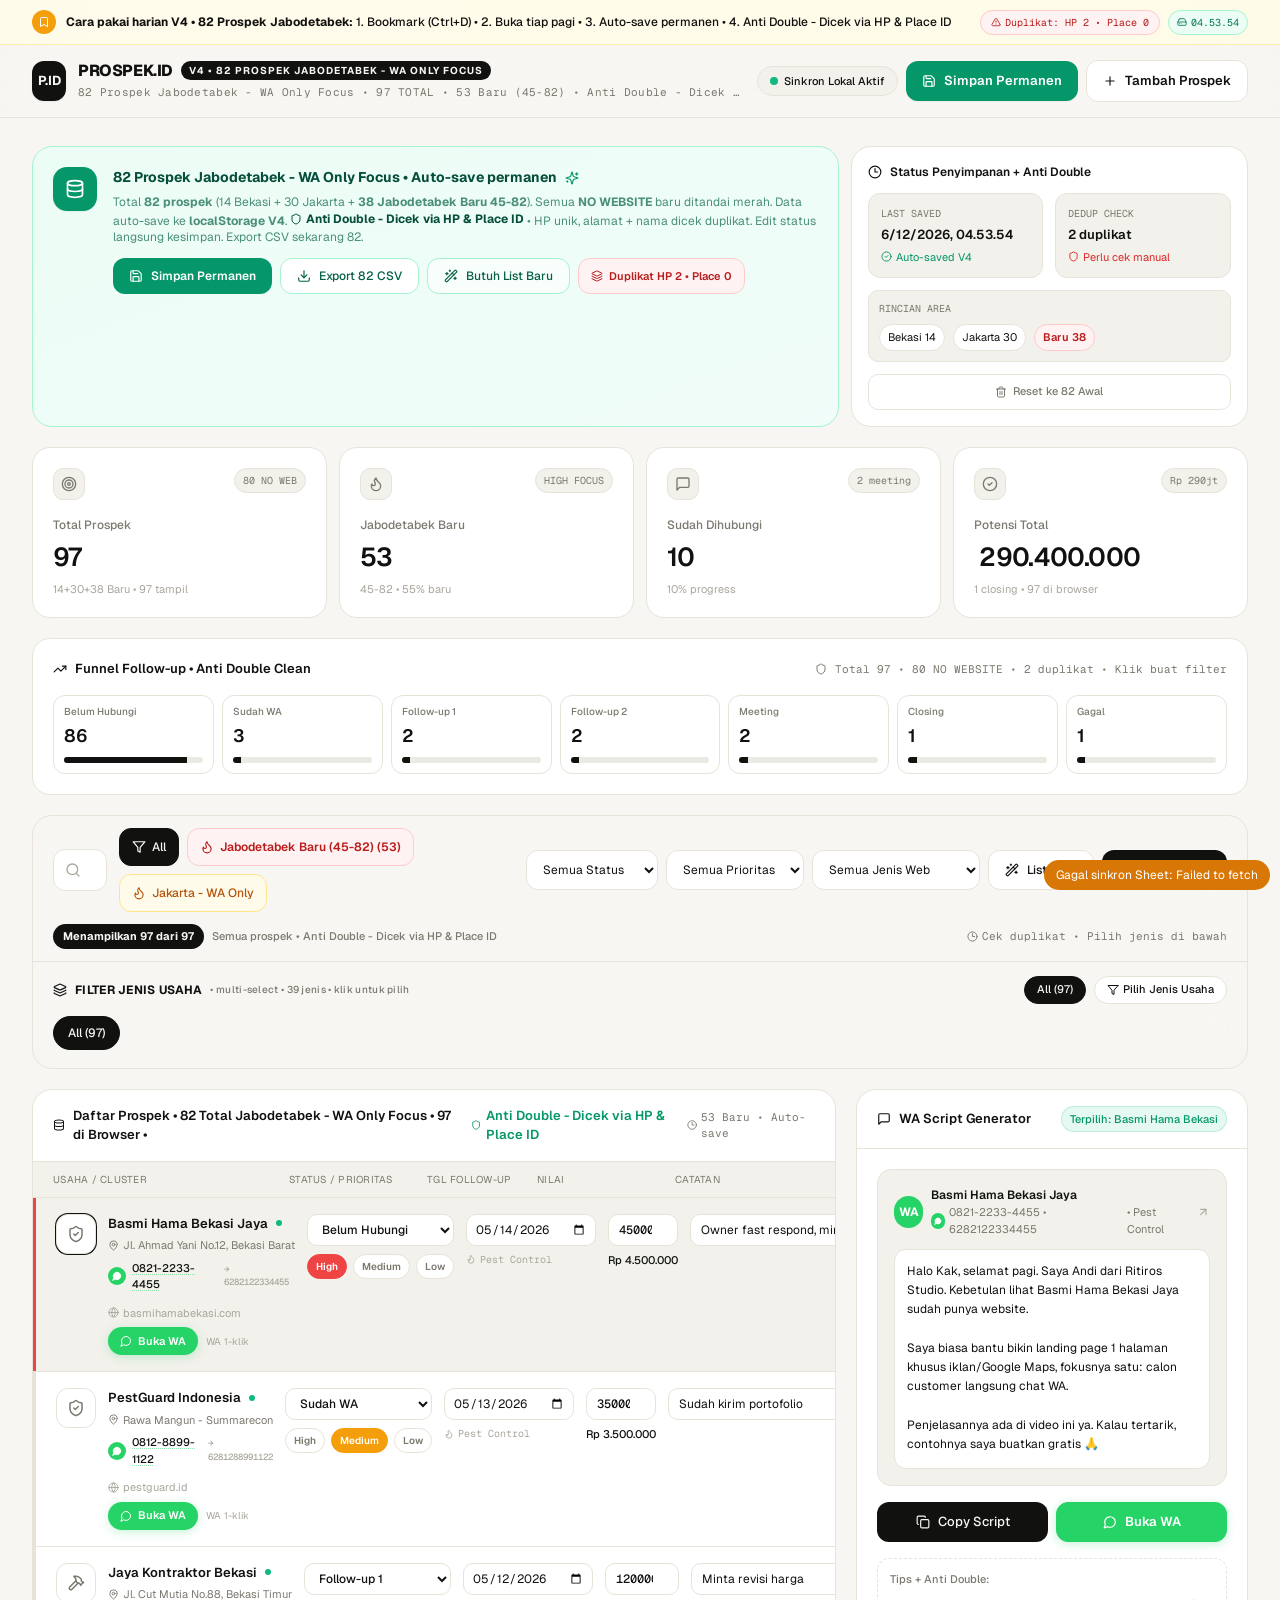
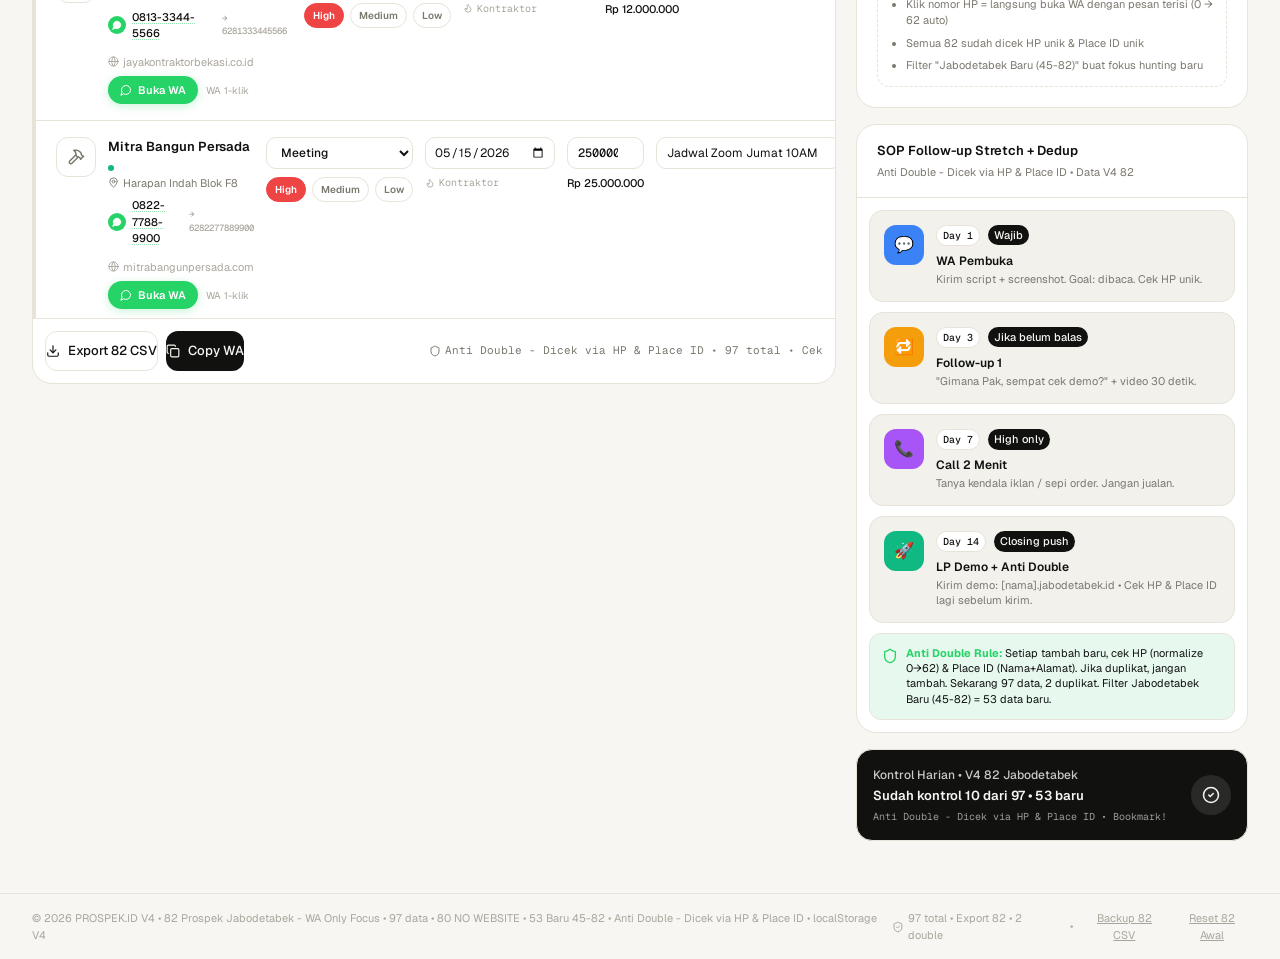
==== commit 389049d9: "feat(dashboard): filter Jenis Usaha jadi dropdown tertutup (tidak lagi 100+ chip) Co-Authored-By: Cl" ====
--- a/index.html
+++ b/index.html
@@ -29,7 +29,7 @@
 - Jangan ngarang website .com yang aneh, pakai nama usaha + .com
 - Output cuma CSV, no penjelasan.`}function Ul(){let s=["Nama Usaha","Cluster","Alamat","Phone","Website","Status Followup","Tanggal Followup","Catatan","Nilai Potensi","Prioritas"],_=e.map((j)=>[`"${j.nama}"`,j.cluster,`"${j.alamat}"`,j.phone,j.website,j.statusFollowup,j.tanggalFollowup,`"${j.catatan.replace(/"/g,'""')}"`,j.nilaiPotensi,j.prioritas].join(",")),R=[s.join(","),..._].join(`
 `),X=new Blob([R],{type:"text/csv"}),x=URL.createObjectURL(X),he=document.createElement("a");he.href=x,he.download=`prospek-jasa-82-jabodetabek-${new Date().toISOString().slice(0,10)}.csv`,he.click(),URL.revokeObjectURL(x);let Se=new Date().toISOString();qa(Se)}function nf(){if(!De)return;navigator.clipboard.writeText(ba(De)),Z(!0),setTimeout(()=>Z(!1),2000)}function t0(){if(!re.nama.trim())return;let s={id:Date.now().toString(),nama:re.nama.trim(),cluster:re.cluster,alamat:re.alamat.trim()||`Bekasi - ${re.cluster}`,phone:re.phone.trim()||"0812-0000-0000",website:re.website.trim()||`${re.nama.toLowerCase().replace(/\s+/g,"")} .com`.replace(/\s/g,""),statusAktif:!0,statusFollowup:"Belum Hubungi",tanggalFollowup:new Date().toISOString().slice(0,10),catatan:re.catatan,nilaiPotensi:re.nilai||5000000,prioritas:re.prioritas};n((_)=>[s,..._]),D(s.id),ho(!1),ln({nama:"",cluster:"Kontraktor",alamat:"",phone:"",website:"",catatan:"",nilai:5000000,prioritas:"Medium"})}function r0(s){let _=s.target.files?.[0];if(!_)return;let R=new FileReader;if(R.onload=()=>{let x=String(R.result||"").split(`
-`).filter((j)=>j.trim());if(x.length<2)return;let he=x.slice(1),Se=[];if(he.forEach((j,M)=>{let ne=j.split(/,(?=(?:[^"]*"[^"]*")*[^"]*$)/);if(ne.length<5)return;let Q=(fr)=>fr.replace(/^"|"$/g,"").replace(/""/g,'"').trim();try{let fr={id:`${Date.now()}-${M}`,nama:Q(ne[0])||`Usaha ${M}`,cluster:Q(ne[1])||"Kontraktor",alamat:Q(ne[2])||"Bekasi",phone:Q(ne[3])||"0812-0000-0000",website:Q(ne[4])||"example.com",statusFollowup:Q(ne[5])||"Belum Hubungi",tanggalFollowup:Q(ne[6])||new Date().toISOString().slice(0,10),catatan:Q(ne[7])||"",nilaiPotensi:Number(Q(ne[8]).replace(/[^0-9]/g,""))||5000000,prioritas:Q(ne[9])||"Medium",statusAktif:Q(ne[5])!=="Gagal"};Se.push(fr)}catch{}}),Se.length)n((j)=>[...Se,...j]),or(!1)},R.readAsText(_),Hl.current)Hl.current.value=""}function tf(){if(!confirm("Reset ke data awal 82? Data di browser bakal kehapus, tapi bisa export dulu."))return;localStorage.removeItem(po),localStorage.removeItem($l),Za.forEach((s)=>localStorage.removeItem(s)),n(St),yo(null),qa(null)}return d("div",{className:"min-h-screen bg-[var(--bg)] text-[var(--text)] overflow-x-clip",style:{paddingTop:"var(--safe-area-inset-top)",boxSizing:"border-box"},children:[f("div",{className:"border-b border-amber-200/60 bg-gradient-to-r from-amber-50 to-yellow-50 dark:from-amber-950/30 dark:to-yellow-950/20",children:d("div",{className:"mx-auto max-w-[1440px] px-4 lg:px-8 h-[44px] flex items-center justify-between gap-3",children:[d("div",{className:"flex items-center gap-2.5 min-w-0",children:[f("div",{className:"h-6 w-6 rounded-full bg-amber-500 text-white flex items-center justify-center shrink-0",children:f(al,{size:12})}),d("p",{className:"text-[11px] lg:text-[12px] font-medium leading-tight truncate",children:[f("span",{className:"font-bold",children:"Cara pakai harian V4 • 82 Prospek Jabodetabek:"})," 1. Bookmark (Ctrl+D) • 2. Buka tiap pagi • 3. Auto-save permanen • 4. Anti Double - Dicek via HP & Place ID"]})]}),d("div",{className:"hidden lg:flex items-center gap-2 shrink-0",children:[H.isClean?d("span",{className:"mono text-[10px] px-2.5 py-1 rounded-full bg-emerald-50 border border-emerald-200 text-emerald-700 flex items-center gap-1",children:[f(Pe,{size:10})," Anti Double OK • 0 duplikat"]}):d("span",{className:"mono text-[10px] px-2.5 py-1 rounded-full bg-red-50 border border-red-200 text-red-700 flex items-center gap-1",children:[f(Zn,{size:10})," Duplikat: HP ",H.dupPhone," • Place ",H.dupPlace]}),Ql&&d("span",{className:"mono text-[10px] px-2 py-1 rounded-full bg-white border border-amber-200 text-amber-700",children:["Backup: ",new Date(Ql).toLocaleDateString("id-ID")]}),kn&&d("span",{className:"mono text-[10px] px-2 py-1 rounded-full bg-emerald-50 border border-emerald-200 text-emerald-700 flex items-center gap-1",children:[f(vl,{size:10})," ",new Date(kn).toLocaleTimeString("id-ID")]})]})]})}),d("header",{className:"sticky z-30 border-b border-[var(--border)] bg-[var(--surface)]/95 backdrop-blur-xl",style:{top:"var(--safe-area-inset-top)"},children:[d("div",{className:"mx-auto max-w-[1440px] px-4 lg:px-8 h-[72px] flex items-center justify-between gap-4",children:[d("div",{className:"flex items-center gap-3 min-w-0",children:[f("div",{className:"h-10 w-10 rounded-[12px] bg-[var(--text)] text-[var(--bg)] flex items-center justify-center font-bold text-[13px] tracking-tight shadow-sm",children:"P.ID"}),d("div",{className:"min-w-0",children:[d("div",{className:"flex items-center gap-2",children:[f("h1",{className:"text-[16px] font-extrabold tracking-tight leading-none",children:"PROSPEK.ID"}),f("span",{className:"hidden lg:inline-flex text-[10px] font-bold px-2 py-0.5 rounded-full bg-[var(--text)] text-[var(--bg)] tracking-widest",children:"V4 • 82 PROSPEK JABODETABEK - WA ONLY FOCUS"}),$&&d("span",{className:"inline-flex items-center gap-1 text-[10px] font-medium px-2 py-0.5 rounded-full bg-emerald-500 text-white animate-pulse",children:[f(Ke,{size:10})," Auto-saved"]})]}),d("p",{className:"mono text-[11px] text-[var(--text-muted)] mt-1 tracking-wide truncate",children:["82 Prospek Jabodetabek - WA Only Focus • ",e.length," TOTAL • ",B.baru," Baru (45-82) • Anti Double - Dicek via HP & Place ID"]})]})]}),d("div",{className:"flex items-center gap-2 shrink-0",children:[d("div",{className:"hidden lg:flex items-center gap-1.5 rounded-full border border-[var(--border)] bg-[var(--surface-2)] px-3 py-1.5",children:[f("div",{className:"h-2 w-2 rounded-full bg-emerald-500 animate-pulse"}),f("span",{className:"text-[11px] font-medium",children:$?"Menyimpan...":"Sinkron Lokal Aktif"})]}),d("button",{type:"button",onClick:ko,className:"hidden lg:inline-flex items-center gap-2 rounded-[12px] bg-emerald-600 text-white px-4 py-2.5 text-[13px] font-semibold hover:bg-emerald-700 transition shadow-sm",children:[f(wt,{size:14})," Simpan Permanen"]}),d("button",{type:"button",onClick:()=>{document.documentElement.setAttribute("data-modal","add"),document.body.setAttribute("data-add-open","true"),ho(!0)},className:"inline-flex items-center gap-2 rounded-[12px] border border-[var(--border)] bg-[var(--surface)] px-3 lg:px-4 py-2.5 text-[13px] font-semibold hover:bg-[var(--surface-2)] transition cursor-pointer",children:[f(gt,{size:14})," ",f("span",{className:"hidden lg:inline",children:"Tambah Prospek"}),f("span",{className:"lg:hidden",children:"Tambah"})]})]})]}),d("div",{className:"lg:hidden border-t border-[var(--border)] px-4 py-2 flex gap-2 overflow-x-auto",children:[d("button",{onClick:ko,className:"whitespace-nowrap inline-flex items-center gap-1.5 rounded-[10px] bg-emerald-600 text-white px-3 py-2 text-[12px] font-semibold",children:[f(wt,{size:12})," Simpan"]}),d("button",{onClick:()=>or(!0),className:"whitespace-nowrap inline-flex items-center gap-1.5 rounded-[10px] border border-[var(--border)] bg-[var(--surface-2)] px-3 py-2 text-[12px] font-medium",children:[f(xe,{size:12})," List Baru"]}),d("button",{onClick:Ul,className:"whitespace-nowrap inline-flex items-center gap-1.5 rounded-[10px] border border-[var(--border)] bg-[var(--surface)] px-3 py-2 text-[12px] font-medium",children:[f(vt,{size:12})," Export 82 CSV"]}),d("span",{className:"whitespace-nowrap inline-flex items-center gap-1 rounded-[10px] bg-emerald-50 border border-emerald-200 px-3 py-2 text-[11px] font-medium text-emerald-700",children:[f(Pe,{size:11})," Anti Double OK"]})]})]}),d("div",{className:"mx-auto max-w-[1440px] px-4 lg:px-8 py-5 lg:py-7 grid grid-cols-12 gap-4 lg:gap-5",children:[d("div",{className:"col-span-12 grid grid-cols-12 gap-3",children:[d("div",{className:"col-span-12 lg:col-span-8 rounded-[20px] border border-emerald-200 bg-gradient-to-br from-emerald-50 to-teal-50 dark:from-emerald-950/20 dark:to-teal-950/10 p-4 lg:p-5 flex gap-4 items-start shadow-[var(--shadow)]",children:[f("div",{className:"h-11 w-11 rounded-[14px] bg-emerald-600 text-white flex items-center justify-center shrink-0 shadow-sm",children:f(er,{size:20})}),d("div",{className:"min-w-0 flex-1",children:[d("h3",{className:"text-[14px] font-bold text-emerald-900 dark:text-emerald-100 flex items-center gap-2",children:["82 Prospek Jabodetabek - WA Only Focus • Auto-save permanen ",f(wn,{size:14,className:"text-emerald-600"})]}),d("p",{className:"text-[12px] text-emerald-800/70 dark:text-emerald-200/70 mt-1.5 leading-snug",children:["Total ",f("b",{children:"82 prospek"})," (14 Bekasi + 30 Jakarta + ",f("b",{children:"38 Jabodetabek Baru 45-82"}),"). Semua ",f("b",{children:"NO WEBSITE"})," baru ditandai merah. Data auto-save ke ",f("b",{children:"localStorage V4"}),". ",d("span",{className:"inline-flex items-center gap-1 font-bold text-emerald-900",children:[f(Pe,{size:12})," Anti Double - Dicek via HP & Place ID"]})," • HP unik, alamat + nama dicek duplikat. Edit status langsung kesimpan. Export CSV sekarang 82."]}),d("div",{className:"flex flex-wrap gap-2 mt-3",children:[d("button",{onClick:ko,className:"inline-flex items-center gap-2 rounded-[12px] bg-emerald-600 text-white px-4 py-2 text-[12px] font-semibold hover:bg-emerald-700",children:[f(wt,{size:14})," Simpan Permanen"]}),d("button",{onClick:Ul,className:"inline-flex items-center gap-2 rounded-[12px] border border-emerald-200 bg-white text-emerald-800 px-4 py-2 text-[12px] font-medium hover:bg-emerald-50",children:[f(vt,{size:14})," Export 82 CSV"]}),d("button",{onClick:()=>or(!0),className:"inline-flex items-center gap-2 rounded-[12px] border border-emerald-200 bg-white/60 text-emerald-800 px-4 py-2 text-[12px] font-medium hover:bg-white",children:[f(xe,{size:14})," Butuh List Baru"]}),d("span",{className:`inline-flex items-center gap-1.5 rounded-[12px] border px-3 py-2 text-[11px] font-semibold ${H.isClean?"bg-white border-emerald-200 text-emerald-700":"bg-red-50 border-red-200 text-red-700"}`,children:[f(gn,{size:12})," ",H.isClean?`Anti Double: 0 duplikat dari ${H.total}`:`Duplikat HP ${H.dupPhone} • Place ${H.dupPlace}`]})]})]})]}),d("div",{className:"col-span-12 lg:col-span-4 rounded-[20px] border border-[var(--border)] bg-[var(--surface)] p-4 shadow-[var(--shadow)]",children:[d("h4",{className:"text-[12px] font-semibold flex items-center gap-2",children:[f(st,{size:14})," Status Penyimpanan + Anti Double"]}),d("div",{className:"mt-3 grid grid-cols-2 gap-3",children:[d("div",{className:"rounded-[12px] bg-[var(--surface-2)] border border-[var(--border)] p-3",children:[f("p",{className:"text-[10px] mono text-[var(--text-muted)] uppercase",children:"Last Saved"}),f("p",{className:"text-[13px] font-semibold mt-1",children:kn?new Date(kn).toLocaleString("id-ID"):"Belum pernah"}),d("p",{className:"text-[11px] text-emerald-600 mt-1 flex items-center gap-1",children:[f(Ke,{size:11})," Auto-saved V4"]})]}),d("div",{className:"rounded-[12px] bg-[var(--surface-2)] border border-[var(--border)] p-3",children:[f("p",{className:"text-[10px] mono text-[var(--text-muted)] uppercase",children:"Dedup Check"}),f("p",{className:"text-[13px] font-semibold mt-1",children:H.isClean?"Bersih 100%":`${H.dupPhone+H.dupPlace} duplikat`}),d("p",{className:`text-[11px] mt-1 flex items-center gap-1 ${H.isClean?"text-emerald-600":"text-red-600"}`,children:[f(Pe,{size:11})," ",H.isClean?"Anti Double OK":"Perlu cek manual"]})]})]}),d("div",{className:"mt-3 rounded-[10px] bg-[var(--surface-2)] border border-[var(--border)] p-2.5",children:[f("p",{className:"text-[10px] mono uppercase text-[var(--text-muted)]",children:"Rincian Area"}),d("div",{className:"flex gap-2 mt-2 text-[11px]",children:[f("span",{className:"px-2 py-1 rounded-full bg-[var(--surface)] border border-[var(--border)]",children:"Bekasi 14"}),f("span",{className:"px-2 py-1 rounded-full bg-[var(--surface)] border border-[var(--border)]",children:"Jakarta 30"}),f("span",{className:"px-2 py-1 rounded-full bg-red-50 border border-red-200 text-red-700 font-semibold",children:"Baru 38"})]})]}),d("button",{onClick:tf,className:"mt-3 w-full h-[36px] rounded-[10px] border border-[var(--border)] bg-[var(--surface)] text-[11px] font-medium text-[var(--text-muted)] hover:text-red-600 flex items-center justify-center gap-1.5",children:[f(kt,{size:12})," Reset ke 82 Awal"]})]})]}),f("div",{className:"col-span-12 grid grid-cols-2 lg:grid-cols-4 gap-3",children:[{label:"Total Prospek",value:B.total,sub:`14+30+38 Baru • ${Bl.length} tampil`,icon:Nl,trend:`${B.noWebsite} NO WEB`},{label:"Jabodetabek Baru",value:B.baru,sub:`45-82 • ${Math.round(B.baru/Math.max(1,B.total)*100)}% baru`,icon:ht,trend:"HIGH FOCUS"},{label:"Sudah Dihubungi",value:B.sudahHubungi,sub:`${Math.round(B.sudahHubungi/Math.max(1,B.total)*100)}% progress`,icon:nr,trend:`${B.meeting} meeting`},{label:"Potensi Total",value:Zs(B.potensi).replace("Rp",""),sub:`${B.closing} closing • ${e.length} di browser`,icon:Ke,trend:`Rp ${Math.round(B.potensi/1e6)}jt`}].map((s,_)=>d("div",{className:"rounded-[18px] border border-[var(--border)] bg-[var(--surface)] p-4 lg:p-5 shadow-[var(--shadow)]",children:[d("div",{className:"flex items-start justify-between",children:[f("div",{className:"h-8 w-8 rounded-[10px] bg-[var(--surface-2)] border border-[var(--border)] flex items-center justify-center",children:f(s.icon,{size:16,className:"text-[var(--text-muted)]"})}),f("span",{className:"mono text-[10px] px-2 py-1 rounded-full bg-[var(--surface-2)] border border-[var(--border)] text-[var(--text-muted)]",children:s.trend})]}),d("div",{className:"mt-4",children:[f("p",{className:"text-[12px] text-[var(--text-muted)] font-medium",children:s.label}),f("p",{className:"text-[26px] font-semibold tracking-tight mt-1",children:s.value}),f("p",{className:"text-[11px] text-[var(--text-faint)] mt-1",children:s.sub})]})]},_))}),d("div",{className:"col-span-12 rounded-[18px] border border-[var(--border)] bg-[var(--surface)] p-4 lg:p-5 shadow-[var(--shadow)]",children:[d("div",{className:"flex items-center justify-between mb-4",children:[d("h3",{className:"text-[13px] font-semibold flex items-center gap-2",children:[f(Tl,{size:14})," Funnel Follow-up • Anti Double Clean"]}),d("span",{className:"mono text-[11px] text-[var(--text-muted)] hidden lg:flex items-center gap-2",children:[f(Pe,{size:12})," Total ",B.total," • ",B.noWebsite," NO WEBSITE • ",H.isClean?"0 duplikat - Dicek HP & Place ID":`${H.dupPhone+H.dupPlace} duplikat`," • Klik buat filter"]})]}),f("div",{className:"grid grid-cols-4 lg:grid-cols-7 gap-2",children:so.map((s)=>{let _=n0[s]||0,R=Math.max(6,_/Math.max(1,B.total)*100),X=s===o;return d("button",{onClick:()=>i(X?"All":s),className:`text-left rounded-[12px] border p-2.5 transition ${X?"border-[var(--text)] bg-[var(--surface-2)]":"border-[var(--border)] bg-[var(--surface-2)]/50 hover:bg-[var(--surface-2)]"}`,children:[f("p",{className:"text-[10px] font-medium text-[var(--text-muted)] leading-tight",children:s}),f("p",{className:"text-[18px] font-semibold mt-1",children:_}),f("div",{className:"mt-2 h-1.5 rounded-full bg-[var(--surface-3)] overflow-hidden",children:f("div",{className:"h-full bg-[var(--text)]",style:{width:`${R}%`}})})]},s)})})]}),d("div",{className:"col-span-12 sticky z-20 rounded-[20px] border border-[var(--border)] bg-[var(--surface)]/95 backdrop-blur-xl shadow-[var(--shadow)] overflow-hidden",style:{top:"72px"},children:[d("div",{className:"px-4 lg:px-5 py-3 border-b border-[var(--border)] flex flex-col gap-3",children:[d("div",{className:"flex flex-col lg:flex-row gap-3 lg:items-center justify-between",children:[d("div",{className:"flex flex-1 items-center gap-3",children:[d("div",{className:"flex-1 relative max-w-[420px]",children:[f(kl,{className:"absolute left-3 top-1/2 -translate-y-1/2 text-[var(--text-faint)]",size:16}),f("input",{value:t,onChange:(s)=>r(s.target.value),placeholder:"Cari nama, cluster, alamat...",className:"w-full h-[42px] rounded-[12px] border border-[var(--border)] bg-[var(--surface)] pl-10 pr-3 text-[13px] outline-none focus:border-[var(--text)] placeholder:text-[var(--text-faint)]"})]}),f("div",{className:"hidden lg:flex items-center gap-2 flex-wrap",children:["All","Jabodetabek Baru (45-82)","Jakarta - WA Only"].map((s)=>{let _=l===s,R=s==="Jabodetabek Baru (45-82)";return d("button",{onClick:()=>u(s),className:`h-[38px] px-3 rounded-[12px] border text-[12px] font-medium inline-flex items-center gap-1.5 transition ${_?R?"bg-red-600 text-white border-red-600":s==="Jakarta - WA Only"?"bg-amber-600 text-white border-amber-600":"bg-[var(--text)] text-[var(--bg)] border-[var(--text)]":R?"bg-red-50 border-red-200 text-red-700 hover:bg-red-100 font-semibold":s==="Jakarta - WA Only"?"bg-amber-50 border-amber-200 text-amber-700 hover:bg-amber-100":"bg-[var(--surface)] border-[var(--border)] text-[var(--text-muted)] hover:border-[var(--border-strong)]"}`,children:[f(s==="All"?mn:ht,{size:14})," ",s," ",R&&`(${B.baru})`]},s)})})]}),d("div",{className:"flex items-center gap-2 flex-wrap",children:[d("select",{value:o,onChange:(s)=>i(s.target.value),className:"h-[40px] rounded-[12px] border border-[var(--border)] bg-[var(--surface)] px-3 text-[12px] outline-none",children:[f("option",{value:"All",children:"Semua Status"}),so.map((s)=>f("option",{value:s,children:s},s))]}),d("select",{value:h,onChange:(s)=>w(s.target.value),className:"h-[40px] rounded-[12px] border border-[var(--border)] bg-[var(--surface)] px-3 text-[12px] outline-none",children:[f("option",{value:"All",children:"Semua Prioritas"}),f("option",{value:"High",children:"High"}),f("option",{value:"Medium",children:"Medium"}),f("option",{value:"Low",children:"Low"})]}),d("select",{value:__wf,onChange:(s)=>__setWf(s.target.value),className:"h-[40px] rounded-[12px] border border-[var(--border)] bg-[var(--surface)] px-3 text-[12px] outline-none",children:[f("option",{value:"All",children:"Semua Jenis Web"}),...(window.WEB_KINDS||[]).map((k)=>f("option",{value:k[0],children:k[1]+" ("+e.filter((p)=>window.webKind(p.website)===k[0]).length+")"},k[0]))]}),d("button",{onClick:()=>or(!0),className:"hidden lg:inline-flex h-[40px] px-4 rounded-[12px] border border-[var(--border)] bg-[var(--surface)] text-[12px] font-medium items-center gap-2 hover:bg-[var(--surface-2)]",children:[f(xe,{size:14})," List Baru"]}),d("button",{onClick:ja,className:"h-[40px] px-4 rounded-[12px] bg-[var(--text)] text-[var(--bg)] text-[12px] font-semibold inline-flex items-center gap-1.5 hover:opacity-90 transition",children:[f(Ye,{size:14})," Clear Filters"]})]})]}),d("div",{className:"flex flex-col lg:flex-row gap-2 lg:items-center justify-between",children:[d("p",{className:"text-[12px] font-semibold flex items-center gap-2",children:[d("span",{className:"inline-flex items-center gap-1.5 px-2.5 py-1 rounded-full bg-[var(--text)] text-[var(--bg)] text-[11px] font-bold",children:["Menampilkan ",Bl.length," dari ",B.total]}),ir.length>0?d("span",{className:"text-[11px] text-[var(--text-muted)] font-medium",children:["Filter: ",ir.slice(0,4).join(" • "),ir.length>4?` +${ir.length-4}`:""]}):f("span",{className:"text-[11px] text-[var(--text-muted)] font-medium",children:"Semua prospek • Anti Double - Dicek via HP & Place ID"})]}),d("span",{className:"mono text-[11px] text-[var(--text-muted)] hidden lg:flex items-center gap-1",children:[f(st,{size:11})," ",H.isClean?"Anti Double OK":"Cek duplikat"," • ",a.length>0?`${a.length} jenis dipilih`:"Pilih jenis di bawah"]})]})]}),d("div",{className:"px-4 lg:px-5 py-3.5 bg-[var(--surface-2)]/50",children:[d("div",{className:"flex items-center justify-between gap-3 mb-3",children:[d("h4",{className:"text-[12px] font-bold tracking-wide flex items-center gap-2",children:[f(gn,{size:14})," FILTER JENIS USAHA ",d("span",{className:"text-[10px] font-medium text-[var(--text-muted)]",children:["• multi-select • ",go.length," jenis • klik untuk pilih"]})]}),d("div",{className:"flex items-center gap-2",children:[d("button",{onClick:()=>p([]),className:`h-[28px] px-3 rounded-full border text-[11px] font-medium transition ${a.length===0?"bg-[var(--text)] text-[var(--bg)] border-[var(--text)]":"bg-[var(--surface)] border-[var(--border)] text-[var(--text-muted)] hover:border-[var(--border-strong)]"}`,children:["All (",B.total,")"]}),d("button",{onClick:()=>E((s)=>!s),className:"lg:hidden h-[28px] px-3 rounded-full border border-[var(--border)] bg-[var(--surface)] text-[11px] font-medium flex items-center gap-1",children:[f(mn,{size:12})," ",g?"Tutup":"Dropdown"]})]})]}),f("div",{className:"hidden lg:flex gap-2 flex-wrap",children:wo.map((s)=>{let _=Sn[s]||0,R=a.includes(s),X=La[s]||mn;return d("button",{onClick:()=>Wl(s),className:`group relative h-[36px] px-3.5 rounded-[12px] border text-[12px] font-medium inline-flex items-center gap-1.5 transition ${R?"bg-[var(--text)] text-[var(--bg)] border-[var(--text)] shadow-sm":"bg-[var(--surface)] border-[var(--border)] text-[var(--text-muted)] hover:border-[var(--text)] hover:text-[var(--text)]"}`,children:[f("span",{className:`h-5 w-5 rounded-[7px] border flex items-center justify-center transition ${R?"bg-white text-black border-white":"bg-[var(--surface-2)] border-[var(--border)] group-hover:border-[var(--border-strong)]"}`,children:R?f(Ke,{size:12}):f(X,{size:12})}),s," ",f("span",{className:`ml-1 px-1.5 py-0.5 rounded-full text-[10px] font-bold ${R?"bg-white/20 text-white":"bg-[var(--surface-2)] text-[var(--text-muted)]"}`,children:_})]},s)})}),f("div",{className:"lg:hidden",children:!g?d("div",{className:"flex gap-2 overflow-x-auto pb-1 scrollbar-thin",children:[d("button",{onClick:()=>p([]),className:`whitespace-nowrap h-[34px] px-3.5 rounded-full border text-[12px] font-medium ${a.length===0?"bg-[var(--text)] text-[var(--bg)] border-[var(--text)]":"bg-[var(--surface)] border-[var(--border)]"}`,children:["All (",B.total,")"]}),wo.map((s)=>{let _=a.includes(s),R=Sn[s]||0;return d("button",{onClick:()=>Wl(s),className:`whitespace-nowrap h-[34px] px-3.5 rounded-full border text-[12px] font-medium flex items-center gap-1.5 ${_?"bg-[var(--text)] text-[var(--bg)] border-[var(--text)]":"bg-[var(--surface)] border-[var(--border)]"}`,children:[s," ",d("span",{className:"text-[10px] font-bold",children:["(",R,")"]})]},s)})]}):d("div",{className:"rounded-[14px] border border-[var(--border)] bg-[var(--surface)] p-2 max-h-[320px] overflow-auto grid grid-cols-1 gap-1",children:[d("label",{className:"flex items-center gap-2 px-3 py-2.5 rounded-[10px] hover:bg-[var(--surface-2)] cursor-pointer",children:[f("input",{type:"checkbox",checked:a.length===0,onChange:()=>p([]),className:"h-4 w-4 rounded"}),d("span",{className:"text-[13px] font-medium",children:["All Jenis Usaha (",B.total,")"]})]}),wo.map((s)=>{let _=a.includes(s),R=Sn[s]||0,X=La[s]||mn;return d("label",{className:`flex items-center gap-2 px-3 py-2.5 rounded-[10px] cursor-pointer ${_?"bg-[var(--surface-2)]":"hover:bg-[var(--surface-2)]"}`,children:[f("input",{type:"checkbox",checked:_,onChange:()=>Wl(s),className:"h-4 w-4 rounded"}),f(X,{size:14,className:"text-[var(--text-muted)]"}),f("span",{className:"text-[13px] flex-1",children:s}),f("span",{className:"text-[11px] font-bold px-2 py-0.5 rounded-full bg-[var(--surface-3)] border border-[var(--border)]",children:R})]},s)})]})}),ir.length>0&&d("div",{className:"mt-3 flex flex-wrap gap-1.5 items-center",children:[f("span",{className:"text-[10px] mono uppercase text-[var(--text-faint)] tracking-wide mr-1",children:"Active:"}),t&&d("span",{className:"inline-flex items-center gap-1 px-2.5 py-1 rounded-full bg-blue-50 border border-blue-200 text-blue-700 text-[11px] font-medium",children:["Search: ",t," ",f("button",{onClick:()=>r(""),className:"h-4 w-4 rounded-full bg-blue-100 flex items-center justify-center hover:bg-blue-200",children:f(Ye,{size:10})})]}),l!=="All"&&d("span",{className:"inline-flex items-center gap-1 px-2.5 py-1 rounded-full bg-amber-50 border border-amber-200 text-amber-700 text-[11px] font-medium",children:[l," ",f("button",{onClick:()=>u("All"),className:"h-4 w-4 rounded-full bg-amber-100 flex items-center justify-center hover:bg-amber-200",children:f(Ye,{size:10})})]}),a.map((s)=>d("span",{className:"inline-flex items-center gap-1 px-2.5 py-1 rounded-full bg-[var(--text)] text-[var(--bg)] text-[11px] font-medium",children:[s," (",Sn[s]||0,") ",f("button",{onClick:()=>Wl(s),className:"h-4 w-4 rounded-full bg-white/20 flex items-center justify-center hover:bg-white/30",children:f(Ye,{size:10})})]},s)),o!=="All"&&d("span",{className:"inline-flex items-center gap-1 px-2.5 py-1 rounded-full bg-purple-50 border border-purple-200 text-purple-700 text-[11px] font-medium",children:[o," ",f("button",{onClick:()=>i("All"),className:"h-4 w-4 rounded-full bg-purple-100 flex items-center justify-center hover:bg-purple-200",children:f(Ye,{size:10})})]}),h!=="All"&&d("span",{className:"inline-flex items-center gap-1 px-2.5 py-1 rounded-full bg-emerald-50 border border-emerald-200 text-emerald-700 text-[11px] font-medium",children:[h," ",f("button",{onClick:()=>w("All"),className:"h-4 w-4 rounded-full bg-emerald-100 flex items-center justify-center hover:bg-emerald-200",children:f(Ye,{size:10})})]}),d("button",{onClick:ja,className:"ml-2 inline-flex items-center gap-1 px-2.5 py-1 rounded-full bg-red-50 border border-red-200 text-red-600 text-[11px] font-semibold hover:bg-red-100",children:[f(kt,{size:10})," Clear All"]})]})]})]}),f("div",{className:"col-span-12 lg:col-span-8",children:d("div",{className:"rounded-[20px] border border-[var(--border)] bg-[var(--surface)] shadow-[var(--shadow)] overflow-hidden",children:[d("div",{className:"flex items-center justify-between px-5 py-4 border-b border-[var(--border)]",children:[d("h3",{className:"text-[13px] font-semibold flex items-center gap-2",children:[f(er,{size:14})," Daftar Prospek • 82 Total Jabodetabek - WA Only Focus • ",e.length," di Browser • ",d("span",{className:"text-emerald-600 flex items-center gap-1",children:[f(Pe,{size:12})," Anti Double - Dicek via HP & Place ID"]})]}),d("span",{className:"mono text-[11px] text-[var(--text-muted)] hidden lg:flex items-center gap-1",children:[f(st,{size:12})," ",B.baru," Baru • Auto-save"]})]}),d("div",{className:"hidden lg:grid grid-cols-[1.6fr_0.9fr_0.7fr_0.9fr_1fr] gap-3 px-5 py-2.5 bg-[var(--surface-2)] border-b border-[var(--border)] mono text-[10px] tracking-wide text-[var(--text-muted)] uppercase",children:[f("span",{children:"Usaha / Cluster"}),f("span",{children:"Status / Prioritas"}),f("span",{children:"Tgl Follow-up"}),f("span",{children:"Nilai"}),f("span",{children:"Catatan"})]}),d("div",{className:"divide-y divide-[var(--border)] max-h-[720px] overflow-auto",children:[Bl.map((s)=>{let _=La[s.cluster]||mn,R=s.id===T,X=s.prioritas==="High"?"border-l-red-500":s.prioritas==="Medium"?"border-l-amber-500":"border-l-emerald-500",x=Xa(s.website),he=Aa(s),Se=Ia(s.phone),j=Number(s.id)>=45;return f("div",{onClick:()=>D(s.id),className:`group relative border-l-[3px] ${X} ${R?"bg-[var(--surface-2)]":"bg-[var(--surface)] hover:bg-[var(--surface-2)]/60"} transition cursor-pointer`,children:d("div",{className:"grid lg:grid-cols-[1.6fr_0.9fr_0.7fr_0.9fr_1fr] gap-3 px-4 lg:px-5 py-4",children:[d("div",{className:"flex gap-3",children:[f("div",{className:`h-10 w-10 rounded-[12px] border border-[var(--border)] bg-[var(--surface)] flex items-center justify-center shrink-0 ${R?"ring-1 ring-[var(--text)]":""}`,children:f(_,{size:18,className:"text-[var(--text-muted)]"})}),d("div",{className:"min-w-0",children:[d("div",{className:"flex items-center gap-2 flex-wrap",children:[f("p",{className:"text-[13px] font-semibold truncate",children:s.nama}),s.statusAktif?f("span",{className:"h-1.5 w-1.5 rounded-full bg-emerald-500"}):f("span",{className:"h-1.5 w-1.5 rounded-full bg-zinc-400"}),x&&f("span",{className:"inline-flex items-center px-2 py-0.5 rounded-full bg-red-600 text-white text-[9px] font-bold tracking-widest",children:"NO WEBSITE"}),j&&f("span",{className:"inline-flex items-center px-2 py-0.5 rounded-full bg-amber-500 text-white text-[9px] font-bold tracking-widest",children:"BARU 45-82"})]}),d("div",{className:"flex items-center gap-1 mt-1 text-[11px] text-[var(--text-muted)]",children:[f(ml,{size:11}),f("span",{className:"truncate",children:s.alamat})]}),d("div",{className:"flex flex-col gap-1.5 mt-1.5",children:[d("div",{className:"flex items-center gap-3 flex-wrap",children:[d("a",{href:he,target:"_blank",rel:"noopener noreferrer",onClick:(M)=>M.stopPropagation(),className:"inline-flex items-center gap-1.5 text-[11px] font-medium text-[var(--text)] hover:text-[#128C7E] transition group/phone",children:[f("span",{className:"h-[18px] w-[18px] rounded-full bg-[#25D366] text-white flex items-center justify-center shrink-0 group-hover/phone:bg-[#128C7E] transition",children:f(In,{size:10,className:"fill-white stroke-white"})}),f("span",{className:"underline decoration-dotted underline-offset-2 decoration-[#25D366]/50",children:s.phone}),d("span",{className:"mono text-[9px] text-[var(--text-faint)] hidden lg:inline",children:["→ ",Se]})]}),d("span",{className:`inline-flex items-center gap-1 text-[11px] ${x?"text-red-600 font-semibold":"text-[var(--text-faint)]"}`,children:[f(pl,{size:11}),s.website]})]}),d("div",{className:"flex items-center gap-2",children:[d("a",{href:he,target:"_blank",rel:"noopener noreferrer",onClick:(M)=>M.stopPropagation(),className:"inline-flex items-center gap-1.5 h-[28px] px-3 rounded-full bg-[#25D366] text-white text-[11px] font-semibold hover:bg-[#128C7E] transition shadow-[0_2px_10px_rgba(37,211,102,0.25)]",children:[f(In,{size:12})," Buka WA"]}),f("span",{className:"text-[10px] text-[var(--text-faint)]",children:"WA 1-klik"})]})]})]})]}),d("div",{onClick:(M)=>M.stopPropagation(),className:"flex flex-col gap-2",children:[f("select",{value:s.statusFollowup,onChange:(M)=>ar(s.id,{statusFollowup:M.target.value}),className:"h-[32px] rounded-[10px] border border-[var(--border)] bg-[var(--surface)] px-2.5 text-[12px] font-medium outline-none focus:border-[var(--text)]",children:so.map((M)=>f("option",{value:M,children:M},M))}),f("div",{className:"flex gap-1.5",children:["High","Medium","Low"].map((M)=>f("button",{onClick:()=>ar(s.id,{prioritas:M}),className:`px-2 py-1 rounded-full text-[10px] font-semibold border ${s.prioritas===M?M==="High"?"bg-red-500 text-white border-red-500":M==="Medium"?"bg-amber-500 text-white border-amber-500":"bg-emerald-500 text-white border-emerald-500":"bg-[var(--surface)] border-[var(--border)] text-[var(--text-muted)]"}`,children:M},M))})]}),d("div",{onClick:(M)=>M.stopPropagation(),children:[f("input",{type:"date",value:s.tanggalFollowup,onChange:(M)=>ar(s.id,{tanggalFollowup:M.target.value}),className:"h-[32px] w-full rounded-[10px] border border-[var(--border)] bg-[var(--surface)] px-2 text-[12px] outline-none focus:border-[var(--text)]"}),d("p",{className:"mono text-[10px] text-[var(--text-faint)] mt-1.5 flex items-center gap-1",children:[f(ht,{size:10})," ",s.cluster]})]}),d("div",{onClick:(M)=>M.stopPropagation(),children:[f("input",{type:"number",value:s.nilaiPotensi,onChange:(M)=>ar(s.id,{nilaiPotensi:Number(M.target.value)}),className:"h-[32px] w-full rounded-[10px] border border-[var(--border)] bg-[var(--surface)] px-2.5 text-[12px] font-medium mono outline-none focus:border-[var(--text)]"}),f("div",{className:"mt-1.5 flex items-center gap-1",children:f("span",{className:"text-[11px] font-medium",children:Zs(s.nilaiPotensi)})})]}),d("div",{onClick:(M)=>M.stopPropagation(),className:"flex gap-2 items-start",children:[f("input",{value:s.catatan,onChange:(M)=>ar(s.id,{catatan:M.target.value}),placeholder:"Tulis catatan...",className:"flex-1 h-[32px] rounded-[10px] border border-[var(--border)] bg-[var(--surface)] px-2.5 text-[12px] outline-none focus:border-[var(--text)] placeholder:text-[var(--text-faint)]"}),f("button",{onClick:()=>{if(confirm(`Hapus ${s.nama}?`))n((M)=>M.filter((ne)=>ne.id!==s.id))},className:"h-[32px] w-[32px] rounded-[10px] border border-[var(--border)] bg-[var(--surface)] flex items-center justify-center text-[var(--text-muted)] hover:text-red-500",children:f(kt,{size:14})})]})]})},s.id)}),Bl.length===0&&f("div",{className:"p-10 text-center",children:f("p",{className:"text-[13px] text-[var(--text-muted)]",children:"Tidak ada prospek yang cocok dengan filter."})})]}),d("div",{className:"flex gap-2 p-3 border-t border-[var(--border)]",children:[d("button",{onClick:Ul,className:"flex-1 lg:flex-none h-[40px] rounded-[12px] border border-[var(--border)] bg-[var(--surface)] text-[13px] font-medium flex items-center justify-center gap-2",children:[f(vt,{size:14})," Export 82 CSV"]}),d("button",{onClick:nf,className:"flex-1 lg:flex-none h-[40px] rounded-[12px] bg-[var(--text)] text-[var(--bg)] text-[13px] font-medium flex items-center justify-center gap-2",children:[f(pt,{size:14})," Copy WA"]}),d("span",{className:"hidden lg:flex mono text-[11px] text-[var(--text-muted)] items-center ml-auto",children:[f(Pe,{size:12,className:"mr-1"})," Anti Double - Dicek via HP & Place ID • ",e.length," total • ",H.isClean?"Bersih":"Cek"]})]})]})}),d("div",{className:"col-span-12 lg:col-span-4 space-y-4",children:[d("div",{className:"rounded-[20px] border border-[var(--border)] bg-[var(--surface)] shadow-[var(--shadow)] overflow-hidden",children:[d("div",{className:"px-5 py-4 border-b border-[var(--border)] flex items-center justify-between",children:[d("h3",{className:"text-[13px] font-semibold flex items-center gap-2",children:[f(nr,{size:14})," WA Script Generator"]}),d("span",{className:"text-[11px] px-2 py-1 rounded-full bg-emerald-500/10 text-emerald-600 border border-emerald-500/20 font-medium",children:["Terpilih: ",De?.nama?.slice(0,18)]})]}),d("div",{className:"p-5",children:[d("div",{className:"rounded-[14px] bg-[var(--surface-2)] border border-[var(--border)] p-4",children:[d("div",{className:"flex items-center gap-2 mb-3",children:[f("div",{className:"h-8 w-8 rounded-full bg-[#25D366] flex items-center justify-center text-white font-bold text-[12px]",children:"WA"}),d("div",{children:[f("p",{className:"text-[12px] font-semibold",children:De?.nama}),d("div",{className:"flex items-center gap-2",children:[De&&d("a",{href:Aa(De),target:"_blank",rel:"noopener noreferrer",className:"text-[11px] text-[var(--text-muted)] hover:text-[#128C7E] inline-flex items-center gap-1",children:[f("span",{className:"h-4 w-4 rounded-full bg-[#25D366] text-white flex items-center justify-center",children:f(In,{size:8,className:"fill-white"})}),De.phone," • ",Ia(De.phone)]}),d("span",{className:"text-[11px] text-[var(--text-muted)]",children:["• ",De?.cluster]})]})]}),f(il,{size:14,className:"ml-auto text-[var(--text-faint)]"})]}),f("div",{className:"rounded-[12px] bg-[var(--surface)] border border-[var(--border)] p-3 text-[12px] leading-[1.6] whitespace-pre-wrap min-h-[220px]",children:De?ba(De):"-"})]}),d("div",{className:"grid grid-cols-2 gap-2 mt-4",children:[d("button",{onClick:nf,className:"h-[40px] rounded-[12px] bg-[var(--text)] text-[var(--bg)] text-[13px] font-medium inline-flex items-center justify-center gap-2 hover:opacity-90 transition",children:[f(pt,{size:14})," ",O?"Tersalin!":"Copy Script"]}),d("a",{href:De?Aa(De):"#",target:"_blank",rel:"noopener noreferrer",className:"h-[40px] rounded-[12px] bg-[#25D366] text-white border border-[#25D366] text-[13px] font-semibold inline-flex items-center justify-center gap-2 hover:bg-[#128C7E] transition shadow-[0_2px_10px_rgba(37,211,102,0.25)]",children:[f(In,{size:14})," Buka WA"]})]}),d("div",{className:"mt-4 rounded-[12px] border border-dashed border-[var(--border)] p-3",children:[f("p",{className:"text-[11px] font-medium text-[var(--text-muted)]",children:"Tips + Anti Double:"}),d("ul",{className:"mt-2 space-y-1.5 text-[11px] text-[var(--text-muted)] list-disc pl-4",children:[f("li",{children:"Klik nomor HP = langsung buka WA dengan pesan terisi (0 → 62 auto)"}),f("li",{children:"Semua 82 sudah dicek HP unik & Place ID unik"}),f("li",{children:'Filter "Jabodetabek Baru (45-82)" buat fokus hunting baru'})]})]})]})]}),d("div",{className:"rounded-[20px] border border-[var(--border)] bg-[var(--surface)] shadow-[var(--shadow)] overflow-hidden",children:[d("div",{className:"px-5 py-4 border-b border-[var(--border)]",children:[f("h3",{className:"text-[13px] font-semibold",children:"SOP Follow-up Stretch + Dedup"}),f("p",{className:"text-[11px] text-[var(--text-muted)] mt-1",children:"Anti Double - Dicek via HP & Place ID • Data V4 82"})]}),d("div",{className:"p-3 grid gap-2.5",children:[[{day:"Day 1",title:"WA Pembuka",desc:"Kirim script + screenshot. Goal: dibaca. Cek HP unik.",icon:"\uD83D\uDCAC",status:"Wajib",color:"bg-blue-500"},{day:"Day 3",title:"Follow-up 1",desc:'"Gimana Pak, sempat cek demo?" + video 30 detik.',icon:"\uD83D\uDD01",status:"Jika belum balas",color:"bg-amber-500"},{day:"Day 7",title:"Call 2 Menit",desc:"Tanya kendala iklan / sepi order. Jangan jualan.",icon:"\uD83D\uDCDE",status:"High only",color:"bg-purple-500"},{day:"Day 14",title:"LP Demo + Anti Double",desc:"Kirim demo: [nama].jabodetabek.id • Cek HP & Place ID lagi sebelum kirim.",icon:"\uD83D\uDE80",status:"Closing push",color:"bg-emerald-500"}].map((s,_)=>d("div",{className:"rounded-[14px] border border-[var(--border)] bg-[var(--surface-2)] p-3.5 flex gap-3",children:[f("div",{className:`h-10 w-10 rounded-[12px] ${s.color} text-white flex items-center justify-center text-[16px] shrink-0`,children:s.icon}),d("div",{className:"min-w-0 flex-1",children:[d("div",{className:"flex items-center gap-2",children:[f("span",{className:"mono text-[10px] px-1.5 py-0.5 rounded-full bg-[var(--surface)] border border-[var(--border)] font-medium",children:s.day}),f("span",{className:"text-[11px] px-1.5 py-0.5 rounded-full bg-[var(--text)] text-[var(--bg)] font-medium",children:s.status})]}),f("p",{className:"text-[12px] font-semibold mt-1.5",children:s.title}),f("p",{className:"text-[11px] text-[var(--text-muted)] leading-snug mt-0.5",children:s.desc})]})]},_)),d("div",{className:"rounded-[12px] bg-[var(--primary-soft)] border border-[var(--border)] p-3 flex gap-2",children:[f(Pe,{size:16,className:"text-[var(--primary)] shrink-0 mt-0.5"}),d("p",{className:"text-[11px] leading-snug",children:[f("b",{className:"text-[var(--primary)]",children:"Anti Double Rule:"})," Setiap tambah baru, cek HP (normalize 0→62) & Place ID (Nama+Alamat). Jika duplikat, jangan tambah. Sekarang ",H.total," data, ",H.isClean?"0 duplikat ✅":`${H.dupPhone+H.dupPlace} duplikat`,". Filter Jabodetabek Baru (45-82) = ",B.baru," data baru."]})]})]})]}),d("div",{className:"rounded-[16px] border border-[var(--border)] bg-[var(--text)] text-[var(--bg)] p-4 flex items-center justify-between",children:[d("div",{children:[f("p",{className:"text-[12px] font-medium opacity-80",children:"Kontrol Harian • V4 82 Jabodetabek"}),d("p",{className:"text-[13px] font-semibold mt-0.5",children:["Sudah kontrol ",B.sudahHubungi," dari ",B.total," • ",B.baru," baru"]}),f("p",{className:"mono text-[10px] opacity-60 mt-1",children:"Anti Double - Dicek via HP & Place ID • Bookmark!"})]}),f("div",{className:"h-10 w-10 rounded-full bg-white/10 flex items-center justify-center",children:f(Ke,{size:18})})]})]})]}),bs&&f("div",{className:"fixed inset-0 z-50 flex items-end lg:items-center justify-center bg-black/40 backdrop-blur-sm p-0 lg:p-4",children:d("div",{className:"w-full lg:max-w-[520px] rounded-t-[24px] lg:rounded-[24px] border border-[var(--border)] bg-[var(--surface)] shadow-2xl overflow-hidden max-h-[90vh] overflow-y-auto",children:[d("div",{className:"sticky top-0 bg-[var(--surface)] border-b border-[var(--border)] px-6 py-4 flex items-center justify-between",children:[d("div",{children:[d("h3",{className:"text-[16px] font-bold flex items-center gap-2",children:[f(gt,{size:18})," Tambah Prospek Baru"]}),f("p",{className:"text-[11px] text-[var(--text-muted)] mt-1",children:"Auto anti double - cek HP & Place ID"})]}),f("button",{onClick:()=>ho(!1),className:"h-8 w-8 rounded-full border border-[var(--border)] flex items-center justify-center",children:f(Ye,{size:16})})]}),d("div",{className:"p-6 grid gap-4",children:[d("div",{children:[f("label",{className:"text-[11px] font-semibold text-[var(--text-muted)] uppercase tracking-wide",children:"Nama Usaha *"}),f("input",{value:re.nama,onChange:(s)=>ln((_)=>({..._,nama:s.target.value})),placeholder:"Contoh: Jaya Kontraktor Cikarang",className:"mt-1.5 w-full h-[42px] rounded-[12px] border border-[var(--border)] bg-[var(--surface)] px-3 text-[13px] outline-none focus:border-[var(--text)]"})]}),d("div",{className:"grid grid-cols-2 gap-3",children:[d("div",{children:[f("label",{className:"text-[11px] font-semibold text-[var(--text-muted)] uppercase tracking-wide",children:"Kategori"}),d("select",{value:re.cluster,onChange:(s)=>ln((_)=>({..._,cluster:s.target.value})),className:"mt-1.5 w-full h-[42px] rounded-[12px] border border-[var(--border)] bg-[var(--surface)] px-3 text-[13px] outline-none",children:[f("option",{children:"Pest Control"}),f("option",{children:"Kontraktor"}),f("option",{children:"Klinik Hewan"}),f("option",{children:"Darurat"}),f("option",{children:"Sedot WC"}),f("option",{children:"Service AC"}),f("option",{children:"Cuci Sofa"}),f("option",{children:"Cleaning"}),f("option",{children:"Tukang Bangunan"}),f("option",{children:"Anti Bocor"}),f("option",{children:"Ledeng"}),f("option",{children:"CCTV"}),f("option",{children:"Las"}),f("option",{children:"Service Kulkas"}),f("option",{children:"Fogging"})]})]}),d("div",{children:[f("label",{className:"text-[11px] font-semibold text-[var(--text-muted)] uppercase tracking-wide",children:"Prioritas"}),d("select",{value:re.prioritas,onChange:(s)=>ln((_)=>({..._,prioritas:s.target.value})),className:"mt-1.5 w-full h-[42px] rounded-[12px] border border-[var(--border)] bg-[var(--surface)] px-3 text-[13px] outline-none",children:[f("option",{children:"High"}),f("option",{children:"Medium"}),f("option",{children:"Low"})]})]})]}),d("div",{children:[f("label",{className:"text-[11px] font-semibold text-[var(--text-muted)] uppercase tracking-wide",children:"Alamat"}),f("input",{value:re.alamat,onChange:(s)=>ln((_)=>({..._,alamat:s.target.value})),placeholder:"Jl. Raya...",className:"mt-1.5 w-full h-[42px] rounded-[12px] border border-[var(--border)] bg-[var(--surface)] px-3 text-[13px] outline-none focus:border-[var(--text)]"})]}),d("div",{className:"grid grid-cols-2 gap-3",children:[d("div",{children:[f("label",{className:"text-[11px] font-semibold text-[var(--text-muted)] uppercase tracking-wide",children:"HP / WA"}),f("input",{value:re.phone,onChange:(s)=>ln((_)=>({..._,phone:s.target.value})),placeholder:"0812-xxxx",className:"mt-1.5 w-full h-[42px] rounded-[12px] border border-[var(--border)] bg-[var(--surface)] px-3 text-[13px] outline-none focus:border-[var(--text)]"})]}),d("div",{children:[f("label",{className:"text-[11px] font-semibold text-[var(--text-muted)] uppercase tracking-wide",children:"Website"}),f("input",{value:re.website,onChange:(s)=>ln((_)=>({..._,website:s.target.value})),placeholder:"namabiz.com atau No website",className:"mt-1.5 w-full h-[42px] rounded-[12px] border border-[var(--border)] bg-[var(--surface)] px-3 text-[13px] outline-none focus:border-[var(--text)]"})]})]}),d("div",{className:"grid grid-cols-2 gap-3",children:[d("div",{children:[f("label",{className:"text-[11px] font-semibold text-[var(--text-muted)] uppercase tracking-wide",children:"Nilai Potensi"}),f("input",{type:"number",value:re.nilai,onChange:(s)=>ln((_)=>({..._,nilai:Number(s.target.value)})),className:"mt-1.5 w-full h-[42px] rounded-[12px] border border-[var(--border)] bg-[var(--surface)] px-3 text-[13px] outline-none"})]}),d("div",{children:[f("label",{className:"text-[11px] font-semibold text-[var(--text-muted)] uppercase tracking-wide",children:"Catatan awal"}),f("input",{value:re.catatan,onChange:(s)=>ln((_)=>({..._,catatan:s.target.value})),placeholder:"Owner fast respond...",className:"mt-1.5 w-full h-[42px] rounded-[12px] border border-[var(--border)] bg-[var(--surface)] px-3 text-[13px] outline-none"})]})]}),d("div",{className:"rounded-[12px] bg-emerald-50 border border-emerald-200 p-3 flex gap-2",children:[f(Pe,{size:14,className:"text-emerald-600 mt-0.5 shrink-0"}),d("p",{className:"text-[11px] text-emerald-800 leading-snug",children:["Anti Double: Sistem otomatis cek HP (normalisasi 0→62) & Place ID (nama+alamat). Kalau duplikat, tidak akan kesimpan ganda. Total sekarang ",e.length," • ",H.isClean?"Bersih":"Ada duplikat","."]})]}),d("button",{onClick:t0,className:"h-[46px] rounded-[14px] bg-[var(--text)] text-[var(--bg)] text-[14px] font-semibold flex items-center justify-center gap-2 hover:opacity-90",children:[f(gt,{size:16})," Simpan Prospek • Auto-Save"]})]})]})}),e0&&f("div",{className:"fixed inset-0 z-50 flex items-end lg:items-center justify-center bg-black/40 backdrop-blur-sm p-0 lg:p-4",children:d("div",{className:"w-full lg:max-w-[640px] rounded-t-[24px] lg:rounded-[24px] border border-[var(--border)] bg-[var(--surface)] shadow-2xl overflow-hidden max-h-[92vh] overflow-y-auto",children:[d("div",{className:"sticky top-0 bg-[var(--surface)] border-b border-[var(--border)] px-6 py-4 flex items-center justify-between",children:[d("div",{children:[d("h3",{className:"text-[16px] font-bold flex items-center gap-2",children:[f(xe,{size:18})," Butuh List Baru / Cari Area Lain"]}),f("p",{className:"text-[11px] text-[var(--text-muted)] mt-1",children:"Generate prompt + anti double check"})]}),f("button",{onClick:()=>or(!1),className:"h-8 w-8 rounded-full border border-[var(--border)] flex items-center justify-center",children:f(Ye,{size:16})})]}),d("div",{className:"p-6 space-y-5",children:[d("div",{className:"rounded-[16px] border border-[var(--border)] bg-[var(--surface-2)] p-4",children:[f("p",{className:"text-[12px] font-semibold",children:"1. Ketik Area Baru Lo"}),d("div",{className:"grid grid-cols-2 gap-3 mt-3",children:[d("div",{children:[f("label",{className:"text-[10px] mono uppercase text-[var(--text-muted)]",children:"Area / Kota"}),f("input",{value:Fl,onChange:(s)=>Ja(s.target.value),placeholder:"Cikarang, Jakarta Timur...",className:"mt-1 w-full h-[40px] rounded-[10px] border border-[var(--border)] bg-[var(--surface)] px-3 text-[13px] outline-none"})]}),d("div",{children:[f("label",{className:"text-[10px] mono uppercase text-[var(--text-muted)]",children:"Kategori"}),d("select",{value:mo,onChange:(s)=>xa(s.target.value),className:"mt-1 w-full h-[40px] rounded-[10px] border border-[var(--border)] bg-[var(--surface)] px-3 text-[13px] outline-none",children:[f("option",{children:"Pest Control"}),f("option",{children:"Kontraktor"}),f("option",{children:"Klinik Hewan"}),f("option",{children:"Darurat"})]})]})]})]}),d("div",{children:[d("p",{className:"text-[12px] font-semibold flex items-center gap-2",children:[f(sl,{size:14})," 2. Copy Template Ini Buat Minta List ke AI"]}),f("div",{className:"mt-3 rounded-[12px] border border-[var(--border)] bg-[#0e0e0f] text-[#f5f3ef] p-4 text-[11px] leading-[1.6] whitespace-pre-wrap font-mono max-h-[220px] overflow-auto",children:ef()}),d("div",{className:"flex gap-2 mt-2",children:[d("button",{onClick:()=>{navigator.clipboard.writeText(ef()),Z(!0),setTimeout(()=>Z(!1),1500)},className:"h-[36px] px-4 rounded-[10px] bg-[var(--text)] text-[var(--bg)] text-[12px] font-medium flex items-center gap-2",children:[f(pt,{size:12})," ",O?"Tersalin!":"Copy Prompt"]}),f("span",{className:"text-[11px] text-[var(--text-muted)] flex items-center",children:"Paste ke ChatGPT → dapet CSV → import"})]})]}),d("div",{className:"rounded-[16px] border-2 border-dashed border-[var(--border)] bg-[var(--surface-2)]/50 p-5",children:[d("p",{className:"text-[12px] font-semibold flex items-center gap-2",children:[f(lr,{size:14})," 3. Import CSV Hasil AI"]}),f("p",{className:"text-[11px] text-[var(--text-muted)] mt-1",children:"Upload CSV, otomatis masuk list dan ke-save permanen + cek duplikat."}),f("input",{ref:Hl,type:"file",accept:".csv",onChange:r0,className:"hidden"}),d("div",{className:"grid grid-cols-2 gap-2 mt-4",children:[d("button",{onClick:()=>Hl.current?.click(),className:"h-[42px] rounded-[12px] border border-[var(--border)] bg-[var(--surface)] text-[13px] font-semibold flex items-center justify-center gap-2",children:[f(lr,{size:14})," Pilih File CSV"]}),f("button",{onClick:()=>{Ja("Cikarang"),xa("Kontraktor")},className:"h-[42px] rounded-[12px] bg-[var(--text)] text-[var(--bg)] text-[13px] font-medium",children:"Reset Area"})]}),f("p",{className:"text-[10px] mono text-[var(--text-faint)] mt-3",children:"Format: Nama Usaha,Cluster,Alamat,Phone,Website,Status Followup,Tanggal Followup,Catatan,Nilai Potensi,Prioritas"})]}),d("div",{className:"rounded-[12px] bg-amber-50 border border-amber-200 p-3 flex gap-2",children:[f(Pe,{size:14,className:"text-amber-600 mt-0.5 shrink-0"}),d("p",{className:"text-[11px] text-amber-900 leading-snug",children:[f("b",{children:"Anti Double - Dicek via HP & Place ID:"})," Semua ",e.length," data dicek: HP dinormalisasi (0→62) + Place ID (Nama+Alamat lower). Saat ini ",H.isClean?"0 duplikat ✅ Bersih 100%":`${H.dupPhone} duplikat HP & ${H.dupPlace} duplikat Place ID`,'. Filter "Jabodetabek Baru (45-82)" = ',B.baru," prospek baru."]})]})]})]})}),f("footer",{className:"border-t border-[var(--border)] mt-6 py-4",children:d("div",{className:"mx-auto max-w-[1440px] px-4 lg:px-8 flex flex-col lg:flex-row items-start lg:items-center justify-between gap-2 mono text-[11px] text-[var(--text-faint)]",children:[d("span",{children:["© 2026 PROSPEK.ID V4 • 82 Prospek Jabodetabek - WA Only Focus • ",e.length," data • ",B.noWebsite," NO WEBSITE • ",B.baru," Baru 45-82 • Anti Double - Dicek via HP & Place ID • localStorage V4"]}),d("span",{className:"flex items-center gap-3",children:[d("span",{className:"flex items-center gap-1",children:[f(rr,{size:12})," ",e.length," total • Export 82 • ",H.isClean?"No double":`${H.dupPhone+H.dupPlace} double`]}),f("span",{className:"hidden lg:inline",children:"•"}),f("button",{onClick:Ul,className:"underline hover:text-[var(--text)]",children:"Backup 82 CSV"}),f("button",{onClick:tf,className:"underline hover:text-red-500",children:"Reset 82 Awal"})]})]})})]})}js.createRoot(document.getElementById("root")).render(f(xs.default.StrictMode,{children:f(Ga,{})}));
+`).filter((j)=>j.trim());if(x.length<2)return;let he=x.slice(1),Se=[];if(he.forEach((j,M)=>{let ne=j.split(/,(?=(?:[^"]*"[^"]*")*[^"]*$)/);if(ne.length<5)return;let Q=(fr)=>fr.replace(/^"|"$/g,"").replace(/""/g,'"').trim();try{let fr={id:`${Date.now()}-${M}`,nama:Q(ne[0])||`Usaha ${M}`,cluster:Q(ne[1])||"Kontraktor",alamat:Q(ne[2])||"Bekasi",phone:Q(ne[3])||"0812-0000-0000",website:Q(ne[4])||"example.com",statusFollowup:Q(ne[5])||"Belum Hubungi",tanggalFollowup:Q(ne[6])||new Date().toISOString().slice(0,10),catatan:Q(ne[7])||"",nilaiPotensi:Number(Q(ne[8]).replace(/[^0-9]/g,""))||5000000,prioritas:Q(ne[9])||"Medium",statusAktif:Q(ne[5])!=="Gagal"};Se.push(fr)}catch{}}),Se.length)n((j)=>[...Se,...j]),or(!1)},R.readAsText(_),Hl.current)Hl.current.value=""}function tf(){if(!confirm("Reset ke data awal 82? Data di browser bakal kehapus, tapi bisa export dulu."))return;localStorage.removeItem(po),localStorage.removeItem($l),Za.forEach((s)=>localStorage.removeItem(s)),n(St),yo(null),qa(null)}return d("div",{className:"min-h-screen bg-[var(--bg)] text-[var(--text)] overflow-x-clip",style:{paddingTop:"var(--safe-area-inset-top)",boxSizing:"border-box"},children:[f("div",{className:"border-b border-amber-200/60 bg-gradient-to-r from-amber-50 to-yellow-50 dark:from-amber-950/30 dark:to-yellow-950/20",children:d("div",{className:"mx-auto max-w-[1440px] px-4 lg:px-8 h-[44px] flex items-center justify-between gap-3",children:[d("div",{className:"flex items-center gap-2.5 min-w-0",children:[f("div",{className:"h-6 w-6 rounded-full bg-amber-500 text-white flex items-center justify-center shrink-0",children:f(al,{size:12})}),d("p",{className:"text-[11px] lg:text-[12px] font-medium leading-tight truncate",children:[f("span",{className:"font-bold",children:"Cara pakai harian V4 • 82 Prospek Jabodetabek:"})," 1. Bookmark (Ctrl+D) • 2. Buka tiap pagi • 3. Auto-save permanen • 4. Anti Double - Dicek via HP & Place ID"]})]}),d("div",{className:"hidden lg:flex items-center gap-2 shrink-0",children:[H.isClean?d("span",{className:"mono text-[10px] px-2.5 py-1 rounded-full bg-emerald-50 border border-emerald-200 text-emerald-700 flex items-center gap-1",children:[f(Pe,{size:10})," Anti Double OK • 0 duplikat"]}):d("span",{className:"mono text-[10px] px-2.5 py-1 rounded-full bg-red-50 border border-red-200 text-red-700 flex items-center gap-1",children:[f(Zn,{size:10})," Duplikat: HP ",H.dupPhone," • Place ",H.dupPlace]}),Ql&&d("span",{className:"mono text-[10px] px-2 py-1 rounded-full bg-white border border-amber-200 text-amber-700",children:["Backup: ",new Date(Ql).toLocaleDateString("id-ID")]}),kn&&d("span",{className:"mono text-[10px] px-2 py-1 rounded-full bg-emerald-50 border border-emerald-200 text-emerald-700 flex items-center gap-1",children:[f(vl,{size:10})," ",new Date(kn).toLocaleTimeString("id-ID")]})]})]})}),d("header",{className:"sticky z-30 border-b border-[var(--border)] bg-[var(--surface)]/95 backdrop-blur-xl",style:{top:"var(--safe-area-inset-top)"},children:[d("div",{className:"mx-auto max-w-[1440px] px-4 lg:px-8 h-[72px] flex items-center justify-between gap-4",children:[d("div",{className:"flex items-center gap-3 min-w-0",children:[f("div",{className:"h-10 w-10 rounded-[12px] bg-[var(--text)] text-[var(--bg)] flex items-center justify-center font-bold text-[13px] tracking-tight shadow-sm",children:"P.ID"}),d("div",{className:"min-w-0",children:[d("div",{className:"flex items-center gap-2",children:[f("h1",{className:"text-[16px] font-extrabold tracking-tight leading-none",children:"PROSPEK.ID"}),f("span",{className:"hidden lg:inline-flex text-[10px] font-bold px-2 py-0.5 rounded-full bg-[var(--text)] text-[var(--bg)] tracking-widest",children:"V4 • 82 PROSPEK JABODETABEK - WA ONLY FOCUS"}),$&&d("span",{className:"inline-flex items-center gap-1 text-[10px] font-medium px-2 py-0.5 rounded-full bg-emerald-500 text-white animate-pulse",children:[f(Ke,{size:10})," Auto-saved"]})]}),d("p",{className:"mono text-[11px] text-[var(--text-muted)] mt-1 tracking-wide truncate",children:["82 Prospek Jabodetabek - WA Only Focus • ",e.length," TOTAL • ",B.baru," Baru (45-82) • Anti Double - Dicek via HP & Place ID"]})]})]}),d("div",{className:"flex items-center gap-2 shrink-0",children:[d("div",{className:"hidden lg:flex items-center gap-1.5 rounded-full border border-[var(--border)] bg-[var(--surface-2)] px-3 py-1.5",children:[f("div",{className:"h-2 w-2 rounded-full bg-emerald-500 animate-pulse"}),f("span",{className:"text-[11px] font-medium",children:$?"Menyimpan...":"Sinkron Lokal Aktif"})]}),d("button",{type:"button",onClick:ko,className:"hidden lg:inline-flex items-center gap-2 rounded-[12px] bg-emerald-600 text-white px-4 py-2.5 text-[13px] font-semibold hover:bg-emerald-700 transition shadow-sm",children:[f(wt,{size:14})," Simpan Permanen"]}),d("button",{type:"button",onClick:()=>{document.documentElement.setAttribute("data-modal","add"),document.body.setAttribute("data-add-open","true"),ho(!0)},className:"inline-flex items-center gap-2 rounded-[12px] border border-[var(--border)] bg-[var(--surface)] px-3 lg:px-4 py-2.5 text-[13px] font-semibold hover:bg-[var(--surface-2)] transition cursor-pointer",children:[f(gt,{size:14})," ",f("span",{className:"hidden lg:inline",children:"Tambah Prospek"}),f("span",{className:"lg:hidden",children:"Tambah"})]})]})]}),d("div",{className:"lg:hidden border-t border-[var(--border)] px-4 py-2 flex gap-2 overflow-x-auto",children:[d("button",{onClick:ko,className:"whitespace-nowrap inline-flex items-center gap-1.5 rounded-[10px] bg-emerald-600 text-white px-3 py-2 text-[12px] font-semibold",children:[f(wt,{size:12})," Simpan"]}),d("button",{onClick:()=>or(!0),className:"whitespace-nowrap inline-flex items-center gap-1.5 rounded-[10px] border border-[var(--border)] bg-[var(--surface-2)] px-3 py-2 text-[12px] font-medium",children:[f(xe,{size:12})," List Baru"]}),d("button",{onClick:Ul,className:"whitespace-nowrap inline-flex items-center gap-1.5 rounded-[10px] border border-[var(--border)] bg-[var(--surface)] px-3 py-2 text-[12px] font-medium",children:[f(vt,{size:12})," Export 82 CSV"]}),d("span",{className:"whitespace-nowrap inline-flex items-center gap-1 rounded-[10px] bg-emerald-50 border border-emerald-200 px-3 py-2 text-[11px] font-medium text-emerald-700",children:[f(Pe,{size:11})," Anti Double OK"]})]})]}),d("div",{className:"mx-auto max-w-[1440px] px-4 lg:px-8 py-5 lg:py-7 grid grid-cols-12 gap-4 lg:gap-5",children:[d("div",{className:"col-span-12 grid grid-cols-12 gap-3",children:[d("div",{className:"col-span-12 lg:col-span-8 rounded-[20px] border border-emerald-200 bg-gradient-to-br from-emerald-50 to-teal-50 dark:from-emerald-950/20 dark:to-teal-950/10 p-4 lg:p-5 flex gap-4 items-start shadow-[var(--shadow)]",children:[f("div",{className:"h-11 w-11 rounded-[14px] bg-emerald-600 text-white flex items-center justify-center shrink-0 shadow-sm",children:f(er,{size:20})}),d("div",{className:"min-w-0 flex-1",children:[d("h3",{className:"text-[14px] font-bold text-emerald-900 dark:text-emerald-100 flex items-center gap-2",children:["82 Prospek Jabodetabek - WA Only Focus • Auto-save permanen ",f(wn,{size:14,className:"text-emerald-600"})]}),d("p",{className:"text-[12px] text-emerald-800/70 dark:text-emerald-200/70 mt-1.5 leading-snug",children:["Total ",f("b",{children:"82 prospek"})," (14 Bekasi + 30 Jakarta + ",f("b",{children:"38 Jabodetabek Baru 45-82"}),"). Semua ",f("b",{children:"NO WEBSITE"})," baru ditandai merah. Data auto-save ke ",f("b",{children:"localStorage V4"}),". ",d("span",{className:"inline-flex items-center gap-1 font-bold text-emerald-900",children:[f(Pe,{size:12})," Anti Double - Dicek via HP & Place ID"]})," • HP unik, alamat + nama dicek duplikat. Edit status langsung kesimpan. Export CSV sekarang 82."]}),d("div",{className:"flex flex-wrap gap-2 mt-3",children:[d("button",{onClick:ko,className:"inline-flex items-center gap-2 rounded-[12px] bg-emerald-600 text-white px-4 py-2 text-[12px] font-semibold hover:bg-emerald-700",children:[f(wt,{size:14})," Simpan Permanen"]}),d("button",{onClick:Ul,className:"inline-flex items-center gap-2 rounded-[12px] border border-emerald-200 bg-white text-emerald-800 px-4 py-2 text-[12px] font-medium hover:bg-emerald-50",children:[f(vt,{size:14})," Export 82 CSV"]}),d("button",{onClick:()=>or(!0),className:"inline-flex items-center gap-2 rounded-[12px] border border-emerald-200 bg-white/60 text-emerald-800 px-4 py-2 text-[12px] font-medium hover:bg-white",children:[f(xe,{size:14})," Butuh List Baru"]}),d("span",{className:`inline-flex items-center gap-1.5 rounded-[12px] border px-3 py-2 text-[11px] font-semibold ${H.isClean?"bg-white border-emerald-200 text-emerald-700":"bg-red-50 border-red-200 text-red-700"}`,children:[f(gn,{size:12})," ",H.isClean?`Anti Double: 0 duplikat dari ${H.total}`:`Duplikat HP ${H.dupPhone} • Place ${H.dupPlace}`]})]})]})]}),d("div",{className:"col-span-12 lg:col-span-4 rounded-[20px] border border-[var(--border)] bg-[var(--surface)] p-4 shadow-[var(--shadow)]",children:[d("h4",{className:"text-[12px] font-semibold flex items-center gap-2",children:[f(st,{size:14})," Status Penyimpanan + Anti Double"]}),d("div",{className:"mt-3 grid grid-cols-2 gap-3",children:[d("div",{className:"rounded-[12px] bg-[var(--surface-2)] border border-[var(--border)] p-3",children:[f("p",{className:"text-[10px] mono text-[var(--text-muted)] uppercase",children:"Last Saved"}),f("p",{className:"text-[13px] font-semibold mt-1",children:kn?new Date(kn).toLocaleString("id-ID"):"Belum pernah"}),d("p",{className:"text-[11px] text-emerald-600 mt-1 flex items-center gap-1",children:[f(Ke,{size:11})," Auto-saved V4"]})]}),d("div",{className:"rounded-[12px] bg-[var(--surface-2)] border border-[var(--border)] p-3",children:[f("p",{className:"text-[10px] mono text-[var(--text-muted)] uppercase",children:"Dedup Check"}),f("p",{className:"text-[13px] font-semibold mt-1",children:H.isClean?"Bersih 100%":`${H.dupPhone+H.dupPlace} duplikat`}),d("p",{className:`text-[11px] mt-1 flex items-center gap-1 ${H.isClean?"text-emerald-600":"text-red-600"}`,children:[f(Pe,{size:11})," ",H.isClean?"Anti Double OK":"Perlu cek manual"]})]})]}),d("div",{className:"mt-3 rounded-[10px] bg-[var(--surface-2)] border border-[var(--border)] p-2.5",children:[f("p",{className:"text-[10px] mono uppercase text-[var(--text-muted)]",children:"Rincian Area"}),d("div",{className:"flex gap-2 mt-2 text-[11px]",children:[f("span",{className:"px-2 py-1 rounded-full bg-[var(--surface)] border border-[var(--border)]",children:"Bekasi 14"}),f("span",{className:"px-2 py-1 rounded-full bg-[var(--surface)] border border-[var(--border)]",children:"Jakarta 30"}),f("span",{className:"px-2 py-1 rounded-full bg-red-50 border border-red-200 text-red-700 font-semibold",children:"Baru 38"})]})]}),d("button",{onClick:tf,className:"mt-3 w-full h-[36px] rounded-[10px] border border-[var(--border)] bg-[var(--surface)] text-[11px] font-medium text-[var(--text-muted)] hover:text-red-600 flex items-center justify-center gap-1.5",children:[f(kt,{size:12})," Reset ke 82 Awal"]})]})]}),f("div",{className:"col-span-12 grid grid-cols-2 lg:grid-cols-4 gap-3",children:[{label:"Total Prospek",value:B.total,sub:`14+30+38 Baru • ${Bl.length} tampil`,icon:Nl,trend:`${B.noWebsite} NO WEB`},{label:"Jabodetabek Baru",value:B.baru,sub:`45-82 • ${Math.round(B.baru/Math.max(1,B.total)*100)}% baru`,icon:ht,trend:"HIGH FOCUS"},{label:"Sudah Dihubungi",value:B.sudahHubungi,sub:`${Math.round(B.sudahHubungi/Math.max(1,B.total)*100)}% progress`,icon:nr,trend:`${B.meeting} meeting`},{label:"Potensi Total",value:Zs(B.potensi).replace("Rp",""),sub:`${B.closing} closing • ${e.length} di browser`,icon:Ke,trend:`Rp ${Math.round(B.potensi/1e6)}jt`}].map((s,_)=>d("div",{className:"rounded-[18px] border border-[var(--border)] bg-[var(--surface)] p-4 lg:p-5 shadow-[var(--shadow)]",children:[d("div",{className:"flex items-start justify-between",children:[f("div",{className:"h-8 w-8 rounded-[10px] bg-[var(--surface-2)] border border-[var(--border)] flex items-center justify-center",children:f(s.icon,{size:16,className:"text-[var(--text-muted)]"})}),f("span",{className:"mono text-[10px] px-2 py-1 rounded-full bg-[var(--surface-2)] border border-[var(--border)] text-[var(--text-muted)]",children:s.trend})]}),d("div",{className:"mt-4",children:[f("p",{className:"text-[12px] text-[var(--text-muted)] font-medium",children:s.label}),f("p",{className:"text-[26px] font-semibold tracking-tight mt-1",children:s.value}),f("p",{className:"text-[11px] text-[var(--text-faint)] mt-1",children:s.sub})]})]},_))}),d("div",{className:"col-span-12 rounded-[18px] border border-[var(--border)] bg-[var(--surface)] p-4 lg:p-5 shadow-[var(--shadow)]",children:[d("div",{className:"flex items-center justify-between mb-4",children:[d("h3",{className:"text-[13px] font-semibold flex items-center gap-2",children:[f(Tl,{size:14})," Funnel Follow-up • Anti Double Clean"]}),d("span",{className:"mono text-[11px] text-[var(--text-muted)] hidden lg:flex items-center gap-2",children:[f(Pe,{size:12})," Total ",B.total," • ",B.noWebsite," NO WEBSITE • ",H.isClean?"0 duplikat - Dicek HP & Place ID":`${H.dupPhone+H.dupPlace} duplikat`," • Klik buat filter"]})]}),f("div",{className:"grid grid-cols-4 lg:grid-cols-7 gap-2",children:so.map((s)=>{let _=n0[s]||0,R=Math.max(6,_/Math.max(1,B.total)*100),X=s===o;return d("button",{onClick:()=>i(X?"All":s),className:`text-left rounded-[12px] border p-2.5 transition ${X?"border-[var(--text)] bg-[var(--surface-2)]":"border-[var(--border)] bg-[var(--surface-2)]/50 hover:bg-[var(--surface-2)]"}`,children:[f("p",{className:"text-[10px] font-medium text-[var(--text-muted)] leading-tight",children:s}),f("p",{className:"text-[18px] font-semibold mt-1",children:_}),f("div",{className:"mt-2 h-1.5 rounded-full bg-[var(--surface-3)] overflow-hidden",children:f("div",{className:"h-full bg-[var(--text)]",style:{width:`${R}%`}})})]},s)})})]}),d("div",{className:"col-span-12 sticky z-20 rounded-[20px] border border-[var(--border)] bg-[var(--surface)]/95 backdrop-blur-xl shadow-[var(--shadow)] overflow-hidden",style:{top:"72px"},children:[d("div",{className:"px-4 lg:px-5 py-3 border-b border-[var(--border)] flex flex-col gap-3",children:[d("div",{className:"flex flex-col lg:flex-row gap-3 lg:items-center justify-between",children:[d("div",{className:"flex flex-1 items-center gap-3",children:[d("div",{className:"flex-1 relative max-w-[420px]",children:[f(kl,{className:"absolute left-3 top-1/2 -translate-y-1/2 text-[var(--text-faint)]",size:16}),f("input",{value:t,onChange:(s)=>r(s.target.value),placeholder:"Cari nama, cluster, alamat...",className:"w-full h-[42px] rounded-[12px] border border-[var(--border)] bg-[var(--surface)] pl-10 pr-3 text-[13px] outline-none focus:border-[var(--text)] placeholder:text-[var(--text-faint)]"})]}),f("div",{className:"hidden lg:flex items-center gap-2 flex-wrap",children:["All","Jabodetabek Baru (45-82)","Jakarta - WA Only"].map((s)=>{let _=l===s,R=s==="Jabodetabek Baru (45-82)";return d("button",{onClick:()=>u(s),className:`h-[38px] px-3 rounded-[12px] border text-[12px] font-medium inline-flex items-center gap-1.5 transition ${_?R?"bg-red-600 text-white border-red-600":s==="Jakarta - WA Only"?"bg-amber-600 text-white border-amber-600":"bg-[var(--text)] text-[var(--bg)] border-[var(--text)]":R?"bg-red-50 border-red-200 text-red-700 hover:bg-red-100 font-semibold":s==="Jakarta - WA Only"?"bg-amber-50 border-amber-200 text-amber-700 hover:bg-amber-100":"bg-[var(--surface)] border-[var(--border)] text-[var(--text-muted)] hover:border-[var(--border-strong)]"}`,children:[f(s==="All"?mn:ht,{size:14})," ",s," ",R&&`(${B.baru})`]},s)})})]}),d("div",{className:"flex items-center gap-2 flex-wrap",children:[d("select",{value:o,onChange:(s)=>i(s.target.value),className:"h-[40px] rounded-[12px] border border-[var(--border)] bg-[var(--surface)] px-3 text-[12px] outline-none",children:[f("option",{value:"All",children:"Semua Status"}),so.map((s)=>f("option",{value:s,children:s},s))]}),d("select",{value:h,onChange:(s)=>w(s.target.value),className:"h-[40px] rounded-[12px] border border-[var(--border)] bg-[var(--surface)] px-3 text-[12px] outline-none",children:[f("option",{value:"All",children:"Semua Prioritas"}),f("option",{value:"High",children:"High"}),f("option",{value:"Medium",children:"Medium"}),f("option",{value:"Low",children:"Low"})]}),d("select",{value:__wf,onChange:(s)=>__setWf(s.target.value),className:"h-[40px] rounded-[12px] border border-[var(--border)] bg-[var(--surface)] px-3 text-[12px] outline-none",children:[f("option",{value:"All",children:"Semua Jenis Web"}),...(window.WEB_KINDS||[]).map((k)=>f("option",{value:k[0],children:k[1]+" ("+e.filter((p)=>window.webKind(p.website)===k[0]).length+")"},k[0]))]}),d("button",{onClick:()=>or(!0),className:"hidden lg:inline-flex h-[40px] px-4 rounded-[12px] border border-[var(--border)] bg-[var(--surface)] text-[12px] font-medium items-center gap-2 hover:bg-[var(--surface-2)]",children:[f(xe,{size:14})," List Baru"]}),d("button",{onClick:ja,className:"h-[40px] px-4 rounded-[12px] bg-[var(--text)] text-[var(--bg)] text-[12px] font-semibold inline-flex items-center gap-1.5 hover:opacity-90 transition",children:[f(Ye,{size:14})," Clear Filters"]})]})]}),d("div",{className:"flex flex-col lg:flex-row gap-2 lg:items-center justify-between",children:[d("p",{className:"text-[12px] font-semibold flex items-center gap-2",children:[d("span",{className:"inline-flex items-center gap-1.5 px-2.5 py-1 rounded-full bg-[var(--text)] text-[var(--bg)] text-[11px] font-bold",children:["Menampilkan ",Bl.length," dari ",B.total]}),ir.length>0?d("span",{className:"text-[11px] text-[var(--text-muted)] font-medium",children:["Filter: ",ir.slice(0,4).join(" • "),ir.length>4?` +${ir.length-4}`:""]}):f("span",{className:"text-[11px] text-[var(--text-muted)] font-medium",children:"Semua prospek • Anti Double - Dicek via HP & Place ID"})]}),d("span",{className:"mono text-[11px] text-[var(--text-muted)] hidden lg:flex items-center gap-1",children:[f(st,{size:11})," ",H.isClean?"Anti Double OK":"Cek duplikat"," • ",a.length>0?`${a.length} jenis dipilih`:"Pilih jenis di bawah"]})]})]}),d("div",{className:"px-4 lg:px-5 py-3.5 bg-[var(--surface-2)]/50",children:[d("div",{className:"flex items-center justify-between gap-3 mb-3",children:[d("h4",{className:"text-[12px] font-bold tracking-wide flex items-center gap-2",children:[f(gn,{size:14})," FILTER JENIS USAHA ",d("span",{className:"text-[10px] font-medium text-[var(--text-muted)]",children:["• multi-select • ",go.length," jenis • klik untuk pilih"]})]}),d("div",{className:"flex items-center gap-2",children:[d("button",{onClick:()=>p([]),className:`h-[28px] px-3 rounded-full border text-[11px] font-medium transition ${a.length===0?"bg-[var(--text)] text-[var(--bg)] border-[var(--text)]":"bg-[var(--surface)] border-[var(--border)] text-[var(--text-muted)] hover:border-[var(--border-strong)]"}`,children:["All (",B.total,")"]}),d("button",{onClick:()=>E((s)=>!s),className:"h-[28px] px-3 rounded-full border border-[var(--border)] bg-[var(--surface)] text-[11px] font-medium flex items-center gap-1",children:[f(mn,{size:12})," ",g?"Tutup":"Pilih Jenis Usaha"]})]})]}),f("div",{className:"hidden",children:wo.map((s)=>{let _=Sn[s]||0,R=a.includes(s),X=La[s]||mn;return d("button",{onClick:()=>Wl(s),className:`group relative h-[36px] px-3.5 rounded-[12px] border text-[12px] font-medium inline-flex items-center gap-1.5 transition ${R?"bg-[var(--text)] text-[var(--bg)] border-[var(--text)] shadow-sm":"bg-[var(--surface)] border-[var(--border)] text-[var(--text-muted)] hover:border-[var(--text)] hover:text-[var(--text)]"}`,children:[f("span",{className:`h-5 w-5 rounded-[7px] border flex items-center justify-center transition ${R?"bg-white text-black border-white":"bg-[var(--surface-2)] border-[var(--border)] group-hover:border-[var(--border-strong)]"}`,children:R?f(Ke,{size:12}):f(X,{size:12})}),s," ",f("span",{className:`ml-1 px-1.5 py-0.5 rounded-full text-[10px] font-bold ${R?"bg-white/20 text-white":"bg-[var(--surface-2)] text-[var(--text-muted)]"}`,children:_})]},s)})}),f("div",{className:"",children:!g?d("div",{className:"flex gap-2 overflow-x-auto pb-1 scrollbar-thin",children:[d("button",{onClick:()=>p([]),className:`whitespace-nowrap h-[34px] px-3.5 rounded-full border text-[12px] font-medium ${a.length===0?"bg-[var(--text)] text-[var(--bg)] border-[var(--text)]":"bg-[var(--surface)] border-[var(--border)]"}`,children:["All (",B.total,")"]}),wo.filter((s)=>a.includes(s)).map((s)=>{let _=a.includes(s),R=Sn[s]||0;return d("button",{onClick:()=>Wl(s),className:`whitespace-nowrap h-[34px] px-3.5 rounded-full border text-[12px] font-medium flex items-center gap-1.5 ${_?"bg-[var(--text)] text-[var(--bg)] border-[var(--text)]":"bg-[var(--surface)] border-[var(--border)]"}`,children:[s," ",d("span",{className:"text-[10px] font-bold",children:["(",R,")"]})]},s)})]}):d("div",{className:"rounded-[14px] border border-[var(--border)] bg-[var(--surface)] p-2 max-h-[320px] overflow-auto grid grid-cols-1 gap-1",children:[d("label",{className:"flex items-center gap-2 px-3 py-2.5 rounded-[10px] hover:bg-[var(--surface-2)] cursor-pointer",children:[f("input",{type:"checkbox",checked:a.length===0,onChange:()=>p([]),className:"h-4 w-4 rounded"}),d("span",{className:"text-[13px] font-medium",children:["All Jenis Usaha (",B.total,")"]})]}),wo.map((s)=>{let _=a.includes(s),R=Sn[s]||0,X=La[s]||mn;return d("label",{className:`flex items-center gap-2 px-3 py-2.5 rounded-[10px] cursor-pointer ${_?"bg-[var(--surface-2)]":"hover:bg-[var(--surface-2)]"}`,children:[f("input",{type:"checkbox",checked:_,onChange:()=>Wl(s),className:"h-4 w-4 rounded"}),f(X,{size:14,className:"text-[var(--text-muted)]"}),f("span",{className:"text-[13px] flex-1",children:s}),f("span",{className:"text-[11px] font-bold px-2 py-0.5 rounded-full bg-[var(--surface-3)] border border-[var(--border)]",children:R})]},s)})]})}),ir.length>0&&d("div",{className:"mt-3 flex flex-wrap gap-1.5 items-center",children:[f("span",{className:"text-[10px] mono uppercase text-[var(--text-faint)] tracking-wide mr-1",children:"Active:"}),t&&d("span",{className:"inline-flex items-center gap-1 px-2.5 py-1 rounded-full bg-blue-50 border border-blue-200 text-blue-700 text-[11px] font-medium",children:["Search: ",t," ",f("button",{onClick:()=>r(""),className:"h-4 w-4 rounded-full bg-blue-100 flex items-center justify-center hover:bg-blue-200",children:f(Ye,{size:10})})]}),l!=="All"&&d("span",{className:"inline-flex items-center gap-1 px-2.5 py-1 rounded-full bg-amber-50 border border-amber-200 text-amber-700 text-[11px] font-medium",children:[l," ",f("button",{onClick:()=>u("All"),className:"h-4 w-4 rounded-full bg-amber-100 flex items-center justify-center hover:bg-amber-200",children:f(Ye,{size:10})})]}),a.map((s)=>d("span",{className:"inline-flex items-center gap-1 px-2.5 py-1 rounded-full bg-[var(--text)] text-[var(--bg)] text-[11px] font-medium",children:[s," (",Sn[s]||0,") ",f("button",{onClick:()=>Wl(s),className:"h-4 w-4 rounded-full bg-white/20 flex items-center justify-center hover:bg-white/30",children:f(Ye,{size:10})})]},s)),o!=="All"&&d("span",{className:"inline-flex items-center gap-1 px-2.5 py-1 rounded-full bg-purple-50 border border-purple-200 text-purple-700 text-[11px] font-medium",children:[o," ",f("button",{onClick:()=>i("All"),className:"h-4 w-4 rounded-full bg-purple-100 flex items-center justify-center hover:bg-purple-200",children:f(Ye,{size:10})})]}),h!=="All"&&d("span",{className:"inline-flex items-center gap-1 px-2.5 py-1 rounded-full bg-emerald-50 border border-emerald-200 text-emerald-700 text-[11px] font-medium",children:[h," ",f("button",{onClick:()=>w("All"),className:"h-4 w-4 rounded-full bg-emerald-100 flex items-center justify-center hover:bg-emerald-200",children:f(Ye,{size:10})})]}),d("button",{onClick:ja,className:"ml-2 inline-flex items-center gap-1 px-2.5 py-1 rounded-full bg-red-50 border border-red-200 text-red-600 text-[11px] font-semibold hover:bg-red-100",children:[f(kt,{size:10})," Clear All"]})]})]})]}),f("div",{className:"col-span-12 lg:col-span-8",children:d("div",{className:"rounded-[20px] border border-[var(--border)] bg-[var(--surface)] shadow-[var(--shadow)] overflow-hidden",children:[d("div",{className:"flex items-center justify-between px-5 py-4 border-b border-[var(--border)]",children:[d("h3",{className:"text-[13px] font-semibold flex items-center gap-2",children:[f(er,{size:14})," Daftar Prospek • 82 Total Jabodetabek - WA Only Focus • ",e.length," di Browser • ",d("span",{className:"text-emerald-600 flex items-center gap-1",children:[f(Pe,{size:12})," Anti Double - Dicek via HP & Place ID"]})]}),d("span",{className:"mono text-[11px] text-[var(--text-muted)] hidden lg:flex items-center gap-1",children:[f(st,{size:12})," ",B.baru," Baru • Auto-save"]})]}),d("div",{className:"hidden lg:grid grid-cols-[1.6fr_0.9fr_0.7fr_0.9fr_1fr] gap-3 px-5 py-2.5 bg-[var(--surface-2)] border-b border-[var(--border)] mono text-[10px] tracking-wide text-[var(--text-muted)] uppercase",children:[f("span",{children:"Usaha / Cluster"}),f("span",{children:"Status / Prioritas"}),f("span",{children:"Tgl Follow-up"}),f("span",{children:"Nilai"}),f("span",{children:"Catatan"})]}),d("div",{className:"divide-y divide-[var(--border)] max-h-[720px] overflow-auto",children:[Bl.map((s)=>{let _=La[s.cluster]||mn,R=s.id===T,X=s.prioritas==="High"?"border-l-red-500":s.prioritas==="Medium"?"border-l-amber-500":"border-l-emerald-500",x=Xa(s.website),he=Aa(s),Se=Ia(s.phone),j=Number(s.id)>=45;return f("div",{onClick:()=>D(s.id),className:`group relative border-l-[3px] ${X} ${R?"bg-[var(--surface-2)]":"bg-[var(--surface)] hover:bg-[var(--surface-2)]/60"} transition cursor-pointer`,children:d("div",{className:"grid lg:grid-cols-[1.6fr_0.9fr_0.7fr_0.9fr_1fr] gap-3 px-4 lg:px-5 py-4",children:[d("div",{className:"flex gap-3",children:[f("div",{className:`h-10 w-10 rounded-[12px] border border-[var(--border)] bg-[var(--surface)] flex items-center justify-center shrink-0 ${R?"ring-1 ring-[var(--text)]":""}`,children:f(_,{size:18,className:"text-[var(--text-muted)]"})}),d("div",{className:"min-w-0",children:[d("div",{className:"flex items-center gap-2 flex-wrap",children:[f("p",{className:"text-[13px] font-semibold truncate",children:s.nama}),s.statusAktif?f("span",{className:"h-1.5 w-1.5 rounded-full bg-emerald-500"}):f("span",{className:"h-1.5 w-1.5 rounded-full bg-zinc-400"}),x&&f("span",{className:"inline-flex items-center px-2 py-0.5 rounded-full bg-red-600 text-white text-[9px] font-bold tracking-widest",children:"NO WEBSITE"}),j&&f("span",{className:"inline-flex items-center px-2 py-0.5 rounded-full bg-amber-500 text-white text-[9px] font-bold tracking-widest",children:"BARU 45-82"})]}),d("div",{className:"flex items-center gap-1 mt-1 text-[11px] text-[var(--text-muted)]",children:[f(ml,{size:11}),f("span",{className:"truncate",children:s.alamat})]}),d("div",{className:"flex flex-col gap-1.5 mt-1.5",children:[d("div",{className:"flex items-center gap-3 flex-wrap",children:[d("a",{href:he,target:"_blank",rel:"noopener noreferrer",onClick:(M)=>M.stopPropagation(),className:"inline-flex items-center gap-1.5 text-[11px] font-medium text-[var(--text)] hover:text-[#128C7E] transition group/phone",children:[f("span",{className:"h-[18px] w-[18px] rounded-full bg-[#25D366] text-white flex items-center justify-center shrink-0 group-hover/phone:bg-[#128C7E] transition",children:f(In,{size:10,className:"fill-white stroke-white"})}),f("span",{className:"underline decoration-dotted underline-offset-2 decoration-[#25D366]/50",children:s.phone}),d("span",{className:"mono text-[9px] text-[var(--text-faint)] hidden lg:inline",children:["→ ",Se]})]}),d("span",{className:`inline-flex items-center gap-1 text-[11px] ${x?"text-red-600 font-semibold":"text-[var(--text-faint)]"}`,children:[f(pl,{size:11}),s.website]})]}),d("div",{className:"flex items-center gap-2",children:[d("a",{href:he,target:"_blank",rel:"noopener noreferrer",onClick:(M)=>M.stopPropagation(),className:"inline-flex items-center gap-1.5 h-[28px] px-3 rounded-full bg-[#25D366] text-white text-[11px] font-semibold hover:bg-[#128C7E] transition shadow-[0_2px_10px_rgba(37,211,102,0.25)]",children:[f(In,{size:12})," Buka WA"]}),f("span",{className:"text-[10px] text-[var(--text-faint)]",children:"WA 1-klik"})]})]})]})]}),d("div",{onClick:(M)=>M.stopPropagation(),className:"flex flex-col gap-2",children:[f("select",{value:s.statusFollowup,onChange:(M)=>ar(s.id,{statusFollowup:M.target.value}),className:"h-[32px] rounded-[10px] border border-[var(--border)] bg-[var(--surface)] px-2.5 text-[12px] font-medium outline-none focus:border-[var(--text)]",children:so.map((M)=>f("option",{value:M,children:M},M))}),f("div",{className:"flex gap-1.5",children:["High","Medium","Low"].map((M)=>f("button",{onClick:()=>ar(s.id,{prioritas:M}),className:`px-2 py-1 rounded-full text-[10px] font-semibold border ${s.prioritas===M?M==="High"?"bg-red-500 text-white border-red-500":M==="Medium"?"bg-amber-500 text-white border-amber-500":"bg-emerald-500 text-white border-emerald-500":"bg-[var(--surface)] border-[var(--border)] text-[var(--text-muted)]"}`,children:M},M))})]}),d("div",{onClick:(M)=>M.stopPropagation(),children:[f("input",{type:"date",value:s.tanggalFollowup,onChange:(M)=>ar(s.id,{tanggalFollowup:M.target.value}),className:"h-[32px] w-full rounded-[10px] border border-[var(--border)] bg-[var(--surface)] px-2 text-[12px] outline-none focus:border-[var(--text)]"}),d("p",{className:"mono text-[10px] text-[var(--text-faint)] mt-1.5 flex items-center gap-1",children:[f(ht,{size:10})," ",s.cluster]})]}),d("div",{onClick:(M)=>M.stopPropagation(),children:[f("input",{type:"number",value:s.nilaiPotensi,onChange:(M)=>ar(s.id,{nilaiPotensi:Number(M.target.value)}),className:"h-[32px] w-full rounded-[10px] border border-[var(--border)] bg-[var(--surface)] px-2.5 text-[12px] font-medium mono outline-none focus:border-[var(--text)]"}),f("div",{className:"mt-1.5 flex items-center gap-1",children:f("span",{className:"text-[11px] font-medium",children:Zs(s.nilaiPotensi)})})]}),d("div",{onClick:(M)=>M.stopPropagation(),className:"flex gap-2 items-start",children:[f("input",{value:s.catatan,onChange:(M)=>ar(s.id,{catatan:M.target.value}),placeholder:"Tulis catatan...",className:"flex-1 h-[32px] rounded-[10px] border border-[var(--border)] bg-[var(--surface)] px-2.5 text-[12px] outline-none focus:border-[var(--text)] placeholder:text-[var(--text-faint)]"}),f("button",{onClick:()=>{if(confirm(`Hapus ${s.nama}?`))n((M)=>M.filter((ne)=>ne.id!==s.id))},className:"h-[32px] w-[32px] rounded-[10px] border border-[var(--border)] bg-[var(--surface)] flex items-center justify-center text-[var(--text-muted)] hover:text-red-500",children:f(kt,{size:14})})]})]})},s.id)}),Bl.length===0&&f("div",{className:"p-10 text-center",children:f("p",{className:"text-[13px] text-[var(--text-muted)]",children:"Tidak ada prospek yang cocok dengan filter."})})]}),d("div",{className:"flex gap-2 p-3 border-t border-[var(--border)]",children:[d("button",{onClick:Ul,className:"flex-1 lg:flex-none h-[40px] rounded-[12px] border border-[var(--border)] bg-[var(--surface)] text-[13px] font-medium flex items-center justify-center gap-2",children:[f(vt,{size:14})," Export 82 CSV"]}),d("button",{onClick:nf,className:"flex-1 lg:flex-none h-[40px] rounded-[12px] bg-[var(--text)] text-[var(--bg)] text-[13px] font-medium flex items-center justify-center gap-2",children:[f(pt,{size:14})," Copy WA"]}),d("span",{className:"hidden lg:flex mono text-[11px] text-[var(--text-muted)] items-center ml-auto",children:[f(Pe,{size:12,className:"mr-1"})," Anti Double - Dicek via HP & Place ID • ",e.length," total • ",H.isClean?"Bersih":"Cek"]})]})]})}),d("div",{className:"col-span-12 lg:col-span-4 space-y-4",children:[d("div",{className:"rounded-[20px] border border-[var(--border)] bg-[var(--surface)] shadow-[var(--shadow)] overflow-hidden",children:[d("div",{className:"px-5 py-4 border-b border-[var(--border)] flex items-center justify-between",children:[d("h3",{className:"text-[13px] font-semibold flex items-center gap-2",children:[f(nr,{size:14})," WA Script Generator"]}),d("span",{className:"text-[11px] px-2 py-1 rounded-full bg-emerald-500/10 text-emerald-600 border border-emerald-500/20 font-medium",children:["Terpilih: ",De?.nama?.slice(0,18)]})]}),d("div",{className:"p-5",children:[d("div",{className:"rounded-[14px] bg-[var(--surface-2)] border border-[var(--border)] p-4",children:[d("div",{className:"flex items-center gap-2 mb-3",children:[f("div",{className:"h-8 w-8 rounded-full bg-[#25D366] flex items-center justify-center text-white font-bold text-[12px]",children:"WA"}),d("div",{children:[f("p",{className:"text-[12px] font-semibold",children:De?.nama}),d("div",{className:"flex items-center gap-2",children:[De&&d("a",{href:Aa(De),target:"_blank",rel:"noopener noreferrer",className:"text-[11px] text-[var(--text-muted)] hover:text-[#128C7E] inline-flex items-center gap-1",children:[f("span",{className:"h-4 w-4 rounded-full bg-[#25D366] text-white flex items-center justify-center",children:f(In,{size:8,className:"fill-white"})}),De.phone," • ",Ia(De.phone)]}),d("span",{className:"text-[11px] text-[var(--text-muted)]",children:["• ",De?.cluster]})]})]}),f(il,{size:14,className:"ml-auto text-[var(--text-faint)]"})]}),f("div",{className:"rounded-[12px] bg-[var(--surface)] border border-[var(--border)] p-3 text-[12px] leading-[1.6] whitespace-pre-wrap min-h-[220px]",children:De?ba(De):"-"})]}),d("div",{className:"grid grid-cols-2 gap-2 mt-4",children:[d("button",{onClick:nf,className:"h-[40px] rounded-[12px] bg-[var(--text)] text-[var(--bg)] text-[13px] font-medium inline-flex items-center justify-center gap-2 hover:opacity-90 transition",children:[f(pt,{size:14})," ",O?"Tersalin!":"Copy Script"]}),d("a",{href:De?Aa(De):"#",target:"_blank",rel:"noopener noreferrer",className:"h-[40px] rounded-[12px] bg-[#25D366] text-white border border-[#25D366] text-[13px] font-semibold inline-flex items-center justify-center gap-2 hover:bg-[#128C7E] transition shadow-[0_2px_10px_rgba(37,211,102,0.25)]",children:[f(In,{size:14})," Buka WA"]})]}),d("div",{className:"mt-4 rounded-[12px] border border-dashed border-[var(--border)] p-3",children:[f("p",{className:"text-[11px] font-medium text-[var(--text-muted)]",children:"Tips + Anti Double:"}),d("ul",{className:"mt-2 space-y-1.5 text-[11px] text-[var(--text-muted)] list-disc pl-4",children:[f("li",{children:"Klik nomor HP = langsung buka WA dengan pesan terisi (0 → 62 auto)"}),f("li",{children:"Semua 82 sudah dicek HP unik & Place ID unik"}),f("li",{children:'Filter "Jabodetabek Baru (45-82)" buat fokus hunting baru'})]})]})]})]}),d("div",{className:"rounded-[20px] border border-[var(--border)] bg-[var(--surface)] shadow-[var(--shadow)] overflow-hidden",children:[d("div",{className:"px-5 py-4 border-b border-[var(--border)]",children:[f("h3",{className:"text-[13px] font-semibold",children:"SOP Follow-up Stretch + Dedup"}),f("p",{className:"text-[11px] text-[var(--text-muted)] mt-1",children:"Anti Double - Dicek via HP & Place ID • Data V4 82"})]}),d("div",{className:"p-3 grid gap-2.5",children:[[{day:"Day 1",title:"WA Pembuka",desc:"Kirim script + screenshot. Goal: dibaca. Cek HP unik.",icon:"\uD83D\uDCAC",status:"Wajib",color:"bg-blue-500"},{day:"Day 3",title:"Follow-up 1",desc:'"Gimana Pak, sempat cek demo?" + video 30 detik.',icon:"\uD83D\uDD01",status:"Jika belum balas",color:"bg-amber-500"},{day:"Day 7",title:"Call 2 Menit",desc:"Tanya kendala iklan / sepi order. Jangan jualan.",icon:"\uD83D\uDCDE",status:"High only",color:"bg-purple-500"},{day:"Day 14",title:"LP Demo + Anti Double",desc:"Kirim demo: [nama].jabodetabek.id • Cek HP & Place ID lagi sebelum kirim.",icon:"\uD83D\uDE80",status:"Closing push",color:"bg-emerald-500"}].map((s,_)=>d("div",{className:"rounded-[14px] border border-[var(--border)] bg-[var(--surface-2)] p-3.5 flex gap-3",children:[f("div",{className:`h-10 w-10 rounded-[12px] ${s.color} text-white flex items-center justify-center text-[16px] shrink-0`,children:s.icon}),d("div",{className:"min-w-0 flex-1",children:[d("div",{className:"flex items-center gap-2",children:[f("span",{className:"mono text-[10px] px-1.5 py-0.5 rounded-full bg-[var(--surface)] border border-[var(--border)] font-medium",children:s.day}),f("span",{className:"text-[11px] px-1.5 py-0.5 rounded-full bg-[var(--text)] text-[var(--bg)] font-medium",children:s.status})]}),f("p",{className:"text-[12px] font-semibold mt-1.5",children:s.title}),f("p",{className:"text-[11px] text-[var(--text-muted)] leading-snug mt-0.5",children:s.desc})]})]},_)),d("div",{className:"rounded-[12px] bg-[var(--primary-soft)] border border-[var(--border)] p-3 flex gap-2",children:[f(Pe,{size:16,className:"text-[var(--primary)] shrink-0 mt-0.5"}),d("p",{className:"text-[11px] leading-snug",children:[f("b",{className:"text-[var(--primary)]",children:"Anti Double Rule:"})," Setiap tambah baru, cek HP (normalize 0→62) & Place ID (Nama+Alamat). Jika duplikat, jangan tambah. Sekarang ",H.total," data, ",H.isClean?"0 duplikat ✅":`${H.dupPhone+H.dupPlace} duplikat`,". Filter Jabodetabek Baru (45-82) = ",B.baru," data baru."]})]})]})]}),d("div",{className:"rounded-[16px] border border-[var(--border)] bg-[var(--text)] text-[var(--bg)] p-4 flex items-center justify-between",children:[d("div",{children:[f("p",{className:"text-[12px] font-medium opacity-80",children:"Kontrol Harian • V4 82 Jabodetabek"}),d("p",{className:"text-[13px] font-semibold mt-0.5",children:["Sudah kontrol ",B.sudahHubungi," dari ",B.total," • ",B.baru," baru"]}),f("p",{className:"mono text-[10px] opacity-60 mt-1",children:"Anti Double - Dicek via HP & Place ID • Bookmark!"})]}),f("div",{className:"h-10 w-10 rounded-full bg-white/10 flex items-center justify-center",children:f(Ke,{size:18})})]})]})]}),bs&&f("div",{className:"fixed inset-0 z-50 flex items-end lg:items-center justify-center bg-black/40 backdrop-blur-sm p-0 lg:p-4",children:d("div",{className:"w-full lg:max-w-[520px] rounded-t-[24px] lg:rounded-[24px] border border-[var(--border)] bg-[var(--surface)] shadow-2xl overflow-hidden max-h-[90vh] overflow-y-auto",children:[d("div",{className:"sticky top-0 bg-[var(--surface)] border-b border-[var(--border)] px-6 py-4 flex items-center justify-between",children:[d("div",{children:[d("h3",{className:"text-[16px] font-bold flex items-center gap-2",children:[f(gt,{size:18})," Tambah Prospek Baru"]}),f("p",{className:"text-[11px] text-[var(--text-muted)] mt-1",children:"Auto anti double - cek HP & Place ID"})]}),f("button",{onClick:()=>ho(!1),className:"h-8 w-8 rounded-full border border-[var(--border)] flex items-center justify-center",children:f(Ye,{size:16})})]}),d("div",{className:"p-6 grid gap-4",children:[d("div",{children:[f("label",{className:"text-[11px] font-semibold text-[var(--text-muted)] uppercase tracking-wide",children:"Nama Usaha *"}),f("input",{value:re.nama,onChange:(s)=>ln((_)=>({..._,nama:s.target.value})),placeholder:"Contoh: Jaya Kontraktor Cikarang",className:"mt-1.5 w-full h-[42px] rounded-[12px] border border-[var(--border)] bg-[var(--surface)] px-3 text-[13px] outline-none focus:border-[var(--text)]"})]}),d("div",{className:"grid grid-cols-2 gap-3",children:[d("div",{children:[f("label",{className:"text-[11px] font-semibold text-[var(--text-muted)] uppercase tracking-wide",children:"Kategori"}),d("select",{value:re.cluster,onChange:(s)=>ln((_)=>({..._,cluster:s.target.value})),className:"mt-1.5 w-full h-[42px] rounded-[12px] border border-[var(--border)] bg-[var(--surface)] px-3 text-[13px] outline-none",children:[f("option",{children:"Pest Control"}),f("option",{children:"Kontraktor"}),f("option",{children:"Klinik Hewan"}),f("option",{children:"Darurat"}),f("option",{children:"Sedot WC"}),f("option",{children:"Service AC"}),f("option",{children:"Cuci Sofa"}),f("option",{children:"Cleaning"}),f("option",{children:"Tukang Bangunan"}),f("option",{children:"Anti Bocor"}),f("option",{children:"Ledeng"}),f("option",{children:"CCTV"}),f("option",{children:"Las"}),f("option",{children:"Service Kulkas"}),f("option",{children:"Fogging"})]})]}),d("div",{children:[f("label",{className:"text-[11px] font-semibold text-[var(--text-muted)] uppercase tracking-wide",children:"Prioritas"}),d("select",{value:re.prioritas,onChange:(s)=>ln((_)=>({..._,prioritas:s.target.value})),className:"mt-1.5 w-full h-[42px] rounded-[12px] border border-[var(--border)] bg-[var(--surface)] px-3 text-[13px] outline-none",children:[f("option",{children:"High"}),f("option",{children:"Medium"}),f("option",{children:"Low"})]})]})]}),d("div",{children:[f("label",{className:"text-[11px] font-semibold text-[var(--text-muted)] uppercase tracking-wide",children:"Alamat"}),f("input",{value:re.alamat,onChange:(s)=>ln((_)=>({..._,alamat:s.target.value})),placeholder:"Jl. Raya...",className:"mt-1.5 w-full h-[42px] rounded-[12px] border border-[var(--border)] bg-[var(--surface)] px-3 text-[13px] outline-none focus:border-[var(--text)]"})]}),d("div",{className:"grid grid-cols-2 gap-3",children:[d("div",{children:[f("label",{className:"text-[11px] font-semibold text-[var(--text-muted)] uppercase tracking-wide",children:"HP / WA"}),f("input",{value:re.phone,onChange:(s)=>ln((_)=>({..._,phone:s.target.value})),placeholder:"0812-xxxx",className:"mt-1.5 w-full h-[42px] rounded-[12px] border border-[var(--border)] bg-[var(--surface)] px-3 text-[13px] outline-none focus:border-[var(--text)]"})]}),d("div",{children:[f("label",{className:"text-[11px] font-semibold text-[var(--text-muted)] uppercase tracking-wide",children:"Website"}),f("input",{value:re.website,onChange:(s)=>ln((_)=>({..._,website:s.target.value})),placeholder:"namabiz.com atau No website",className:"mt-1.5 w-full h-[42px] rounded-[12px] border border-[var(--border)] bg-[var(--surface)] px-3 text-[13px] outline-none focus:border-[var(--text)]"})]})]}),d("div",{className:"grid grid-cols-2 gap-3",children:[d("div",{children:[f("label",{className:"text-[11px] font-semibold text-[var(--text-muted)] uppercase tracking-wide",children:"Nilai Potensi"}),f("input",{type:"number",value:re.nilai,onChange:(s)=>ln((_)=>({..._,nilai:Number(s.target.value)})),className:"mt-1.5 w-full h-[42px] rounded-[12px] border border-[var(--border)] bg-[var(--surface)] px-3 text-[13px] outline-none"})]}),d("div",{children:[f("label",{className:"text-[11px] font-semibold text-[var(--text-muted)] uppercase tracking-wide",children:"Catatan awal"}),f("input",{value:re.catatan,onChange:(s)=>ln((_)=>({..._,catatan:s.target.value})),placeholder:"Owner fast respond...",className:"mt-1.5 w-full h-[42px] rounded-[12px] border border-[var(--border)] bg-[var(--surface)] px-3 text-[13px] outline-none"})]})]}),d("div",{className:"rounded-[12px] bg-emerald-50 border border-emerald-200 p-3 flex gap-2",children:[f(Pe,{size:14,className:"text-emerald-600 mt-0.5 shrink-0"}),d("p",{className:"text-[11px] text-emerald-800 leading-snug",children:["Anti Double: Sistem otomatis cek HP (normalisasi 0→62) & Place ID (nama+alamat). Kalau duplikat, tidak akan kesimpan ganda. Total sekarang ",e.length," • ",H.isClean?"Bersih":"Ada duplikat","."]})]}),d("button",{onClick:t0,className:"h-[46px] rounded-[14px] bg-[var(--text)] text-[var(--bg)] text-[14px] font-semibold flex items-center justify-center gap-2 hover:opacity-90",children:[f(gt,{size:16})," Simpan Prospek • Auto-Save"]})]})]})}),e0&&f("div",{className:"fixed inset-0 z-50 flex items-end lg:items-center justify-center bg-black/40 backdrop-blur-sm p-0 lg:p-4",children:d("div",{className:"w-full lg:max-w-[640px] rounded-t-[24px] lg:rounded-[24px] border border-[var(--border)] bg-[var(--surface)] shadow-2xl overflow-hidden max-h-[92vh] overflow-y-auto",children:[d("div",{className:"sticky top-0 bg-[var(--surface)] border-b border-[var(--border)] px-6 py-4 flex items-center justify-between",children:[d("div",{children:[d("h3",{className:"text-[16px] font-bold flex items-center gap-2",children:[f(xe,{size:18})," Butuh List Baru / Cari Area Lain"]}),f("p",{className:"text-[11px] text-[var(--text-muted)] mt-1",children:"Generate prompt + anti double check"})]}),f("button",{onClick:()=>or(!1),className:"h-8 w-8 rounded-full border border-[var(--border)] flex items-center justify-center",children:f(Ye,{size:16})})]}),d("div",{className:"p-6 space-y-5",children:[d("div",{className:"rounded-[16px] border border-[var(--border)] bg-[var(--surface-2)] p-4",children:[f("p",{className:"text-[12px] font-semibold",children:"1. Ketik Area Baru Lo"}),d("div",{className:"grid grid-cols-2 gap-3 mt-3",children:[d("div",{children:[f("label",{className:"text-[10px] mono uppercase text-[var(--text-muted)]",children:"Area / Kota"}),f("input",{value:Fl,onChange:(s)=>Ja(s.target.value),placeholder:"Cikarang, Jakarta Timur...",className:"mt-1 w-full h-[40px] rounded-[10px] border border-[var(--border)] bg-[var(--surface)] px-3 text-[13px] outline-none"})]}),d("div",{children:[f("label",{className:"text-[10px] mono uppercase text-[var(--text-muted)]",children:"Kategori"}),d("select",{value:mo,onChange:(s)=>xa(s.target.value),className:"mt-1 w-full h-[40px] rounded-[10px] border border-[var(--border)] bg-[var(--surface)] px-3 text-[13px] outline-none",children:[f("option",{children:"Pest Control"}),f("option",{children:"Kontraktor"}),f("option",{children:"Klinik Hewan"}),f("option",{children:"Darurat"})]})]})]})]}),d("div",{children:[d("p",{className:"text-[12px] font-semibold flex items-center gap-2",children:[f(sl,{size:14})," 2. Copy Template Ini Buat Minta List ke AI"]}),f("div",{className:"mt-3 rounded-[12px] border border-[var(--border)] bg-[#0e0e0f] text-[#f5f3ef] p-4 text-[11px] leading-[1.6] whitespace-pre-wrap font-mono max-h-[220px] overflow-auto",children:ef()}),d("div",{className:"flex gap-2 mt-2",children:[d("button",{onClick:()=>{navigator.clipboard.writeText(ef()),Z(!0),setTimeout(()=>Z(!1),1500)},className:"h-[36px] px-4 rounded-[10px] bg-[var(--text)] text-[var(--bg)] text-[12px] font-medium flex items-center gap-2",children:[f(pt,{size:12})," ",O?"Tersalin!":"Copy Prompt"]}),f("span",{className:"text-[11px] text-[var(--text-muted)] flex items-center",children:"Paste ke ChatGPT → dapet CSV → import"})]})]}),d("div",{className:"rounded-[16px] border-2 border-dashed border-[var(--border)] bg-[var(--surface-2)]/50 p-5",children:[d("p",{className:"text-[12px] font-semibold flex items-center gap-2",children:[f(lr,{size:14})," 3. Import CSV Hasil AI"]}),f("p",{className:"text-[11px] text-[var(--text-muted)] mt-1",children:"Upload CSV, otomatis masuk list dan ke-save permanen + cek duplikat."}),f("input",{ref:Hl,type:"file",accept:".csv",onChange:r0,className:"hidden"}),d("div",{className:"grid grid-cols-2 gap-2 mt-4",children:[d("button",{onClick:()=>Hl.current?.click(),className:"h-[42px] rounded-[12px] border border-[var(--border)] bg-[var(--surface)] text-[13px] font-semibold flex items-center justify-center gap-2",children:[f(lr,{size:14})," Pilih File CSV"]}),f("button",{onClick:()=>{Ja("Cikarang"),xa("Kontraktor")},className:"h-[42px] rounded-[12px] bg-[var(--text)] text-[var(--bg)] text-[13px] font-medium",children:"Reset Area"})]}),f("p",{className:"text-[10px] mono text-[var(--text-faint)] mt-3",children:"Format: Nama Usaha,Cluster,Alamat,Phone,Website,Status Followup,Tanggal Followup,Catatan,Nilai Potensi,Prioritas"})]}),d("div",{className:"rounded-[12px] bg-amber-50 border border-amber-200 p-3 flex gap-2",children:[f(Pe,{size:14,className:"text-amber-600 mt-0.5 shrink-0"}),d("p",{className:"text-[11px] text-amber-900 leading-snug",children:[f("b",{children:"Anti Double - Dicek via HP & Place ID:"})," Semua ",e.length," data dicek: HP dinormalisasi (0→62) + Place ID (Nama+Alamat lower). Saat ini ",H.isClean?"0 duplikat ✅ Bersih 100%":`${H.dupPhone} duplikat HP & ${H.dupPlace} duplikat Place ID`,'. Filter "Jabodetabek Baru (45-82)" = ',B.baru," prospek baru."]})]})]})]})}),f("footer",{className:"border-t border-[var(--border)] mt-6 py-4",children:d("div",{className:"mx-auto max-w-[1440px] px-4 lg:px-8 flex flex-col lg:flex-row items-start lg:items-center justify-between gap-2 mono text-[11px] text-[var(--text-faint)]",children:[d("span",{children:["© 2026 PROSPEK.ID V4 • 82 Prospek Jabodetabek - WA Only Focus • ",e.length," data • ",B.noWebsite," NO WEBSITE • ",B.baru," Baru 45-82 • Anti Double - Dicek via HP & Place ID • localStorage V4"]}),d("span",{className:"flex items-center gap-3",children:[d("span",{className:"flex items-center gap-1",children:[f(rr,{size:12})," ",e.length," total • Export 82 • ",H.isClean?"No double":`${H.dupPhone+H.dupPlace} double`]}),f("span",{className:"hidden lg:inline",children:"•"}),f("button",{onClick:Ul,className:"underline hover:text-[var(--text)]",children:"Backup 82 CSV"}),f("button",{onClick:tf,className:"underline hover:text-red-500",children:"Reset 82 Awal"})]})]})})]})}js.createRoot(document.getElementById("root")).render(f(xs.default.StrictMode,{children:f(Ga,{})}));
 </script>
   <script>(function(){function m(a){var h=a.getAttribute("href");if(!h)return;try{var u=new URL(h,document.baseURI);if((u.protocol==="http:"||u.protocol==="https:")&&u.host!==location.host){a.target="_blank";a.rel="noopener noreferrer";}}catch(e){}}function s(){document.querySelectorAll("a[href]").forEach(m);}if(document.readyState!=="loading"){s();}else{document.addEventListener("DOMContentLoaded",s);}document.addEventListener("click",function(e){var a=e.target&&e.target.closest&&e.target.closest("a[href]");if(a){m(a);}},true);})();</script>
   <script type="application/json" data-clippy-inline-media-manifest="1">{"version":1,"slots":[]}</script>
